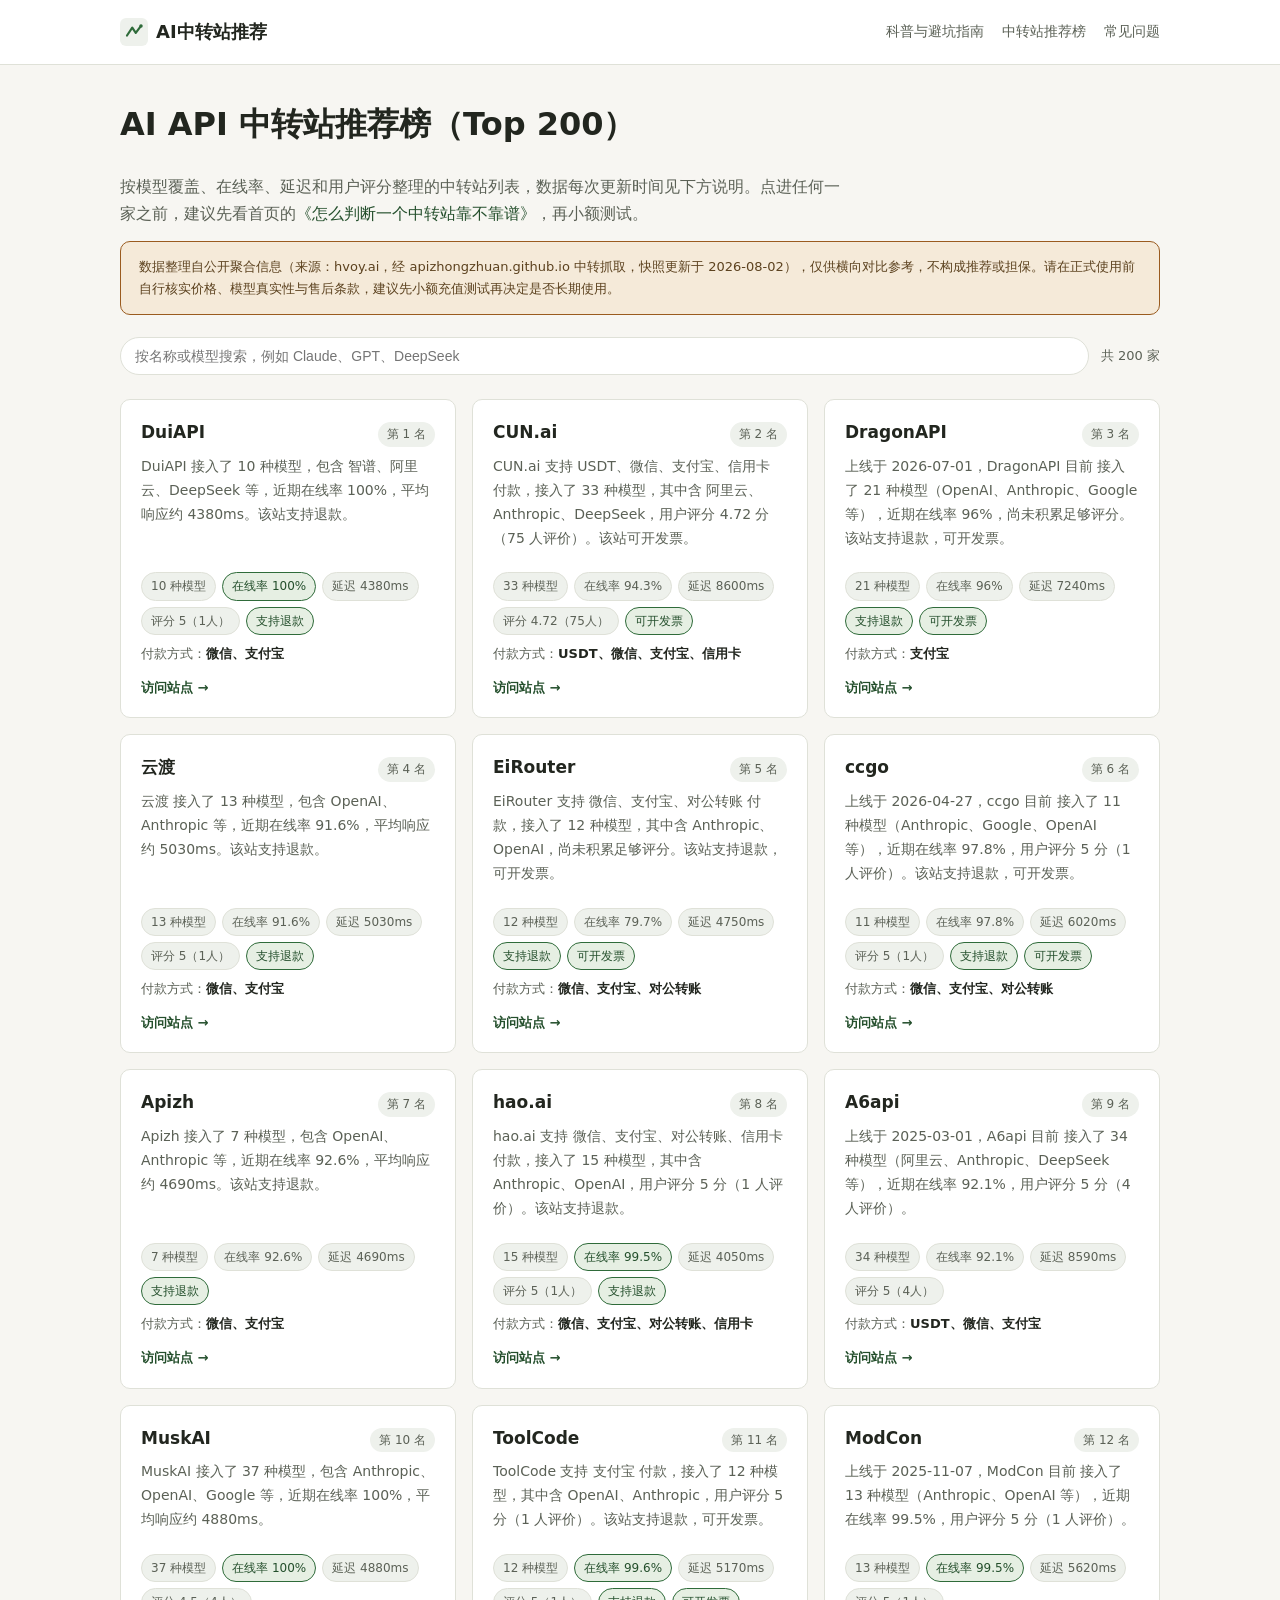
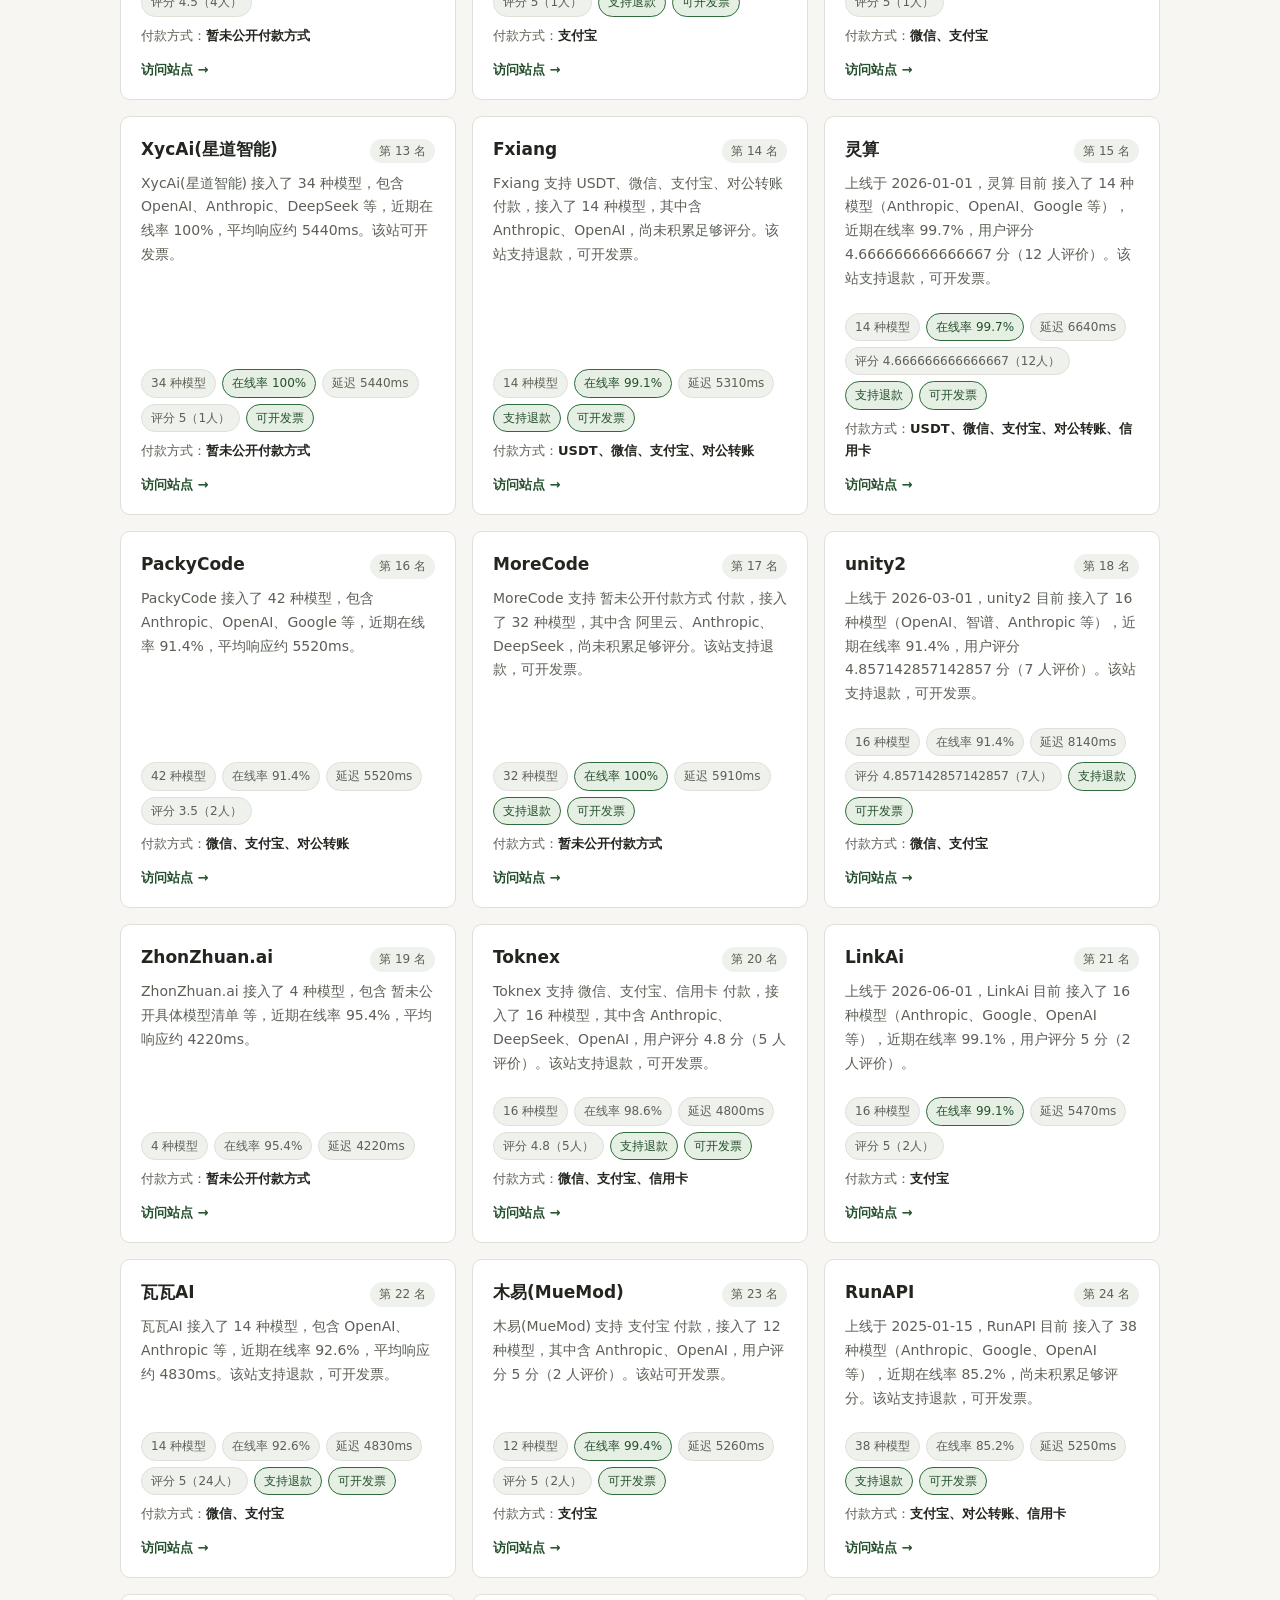
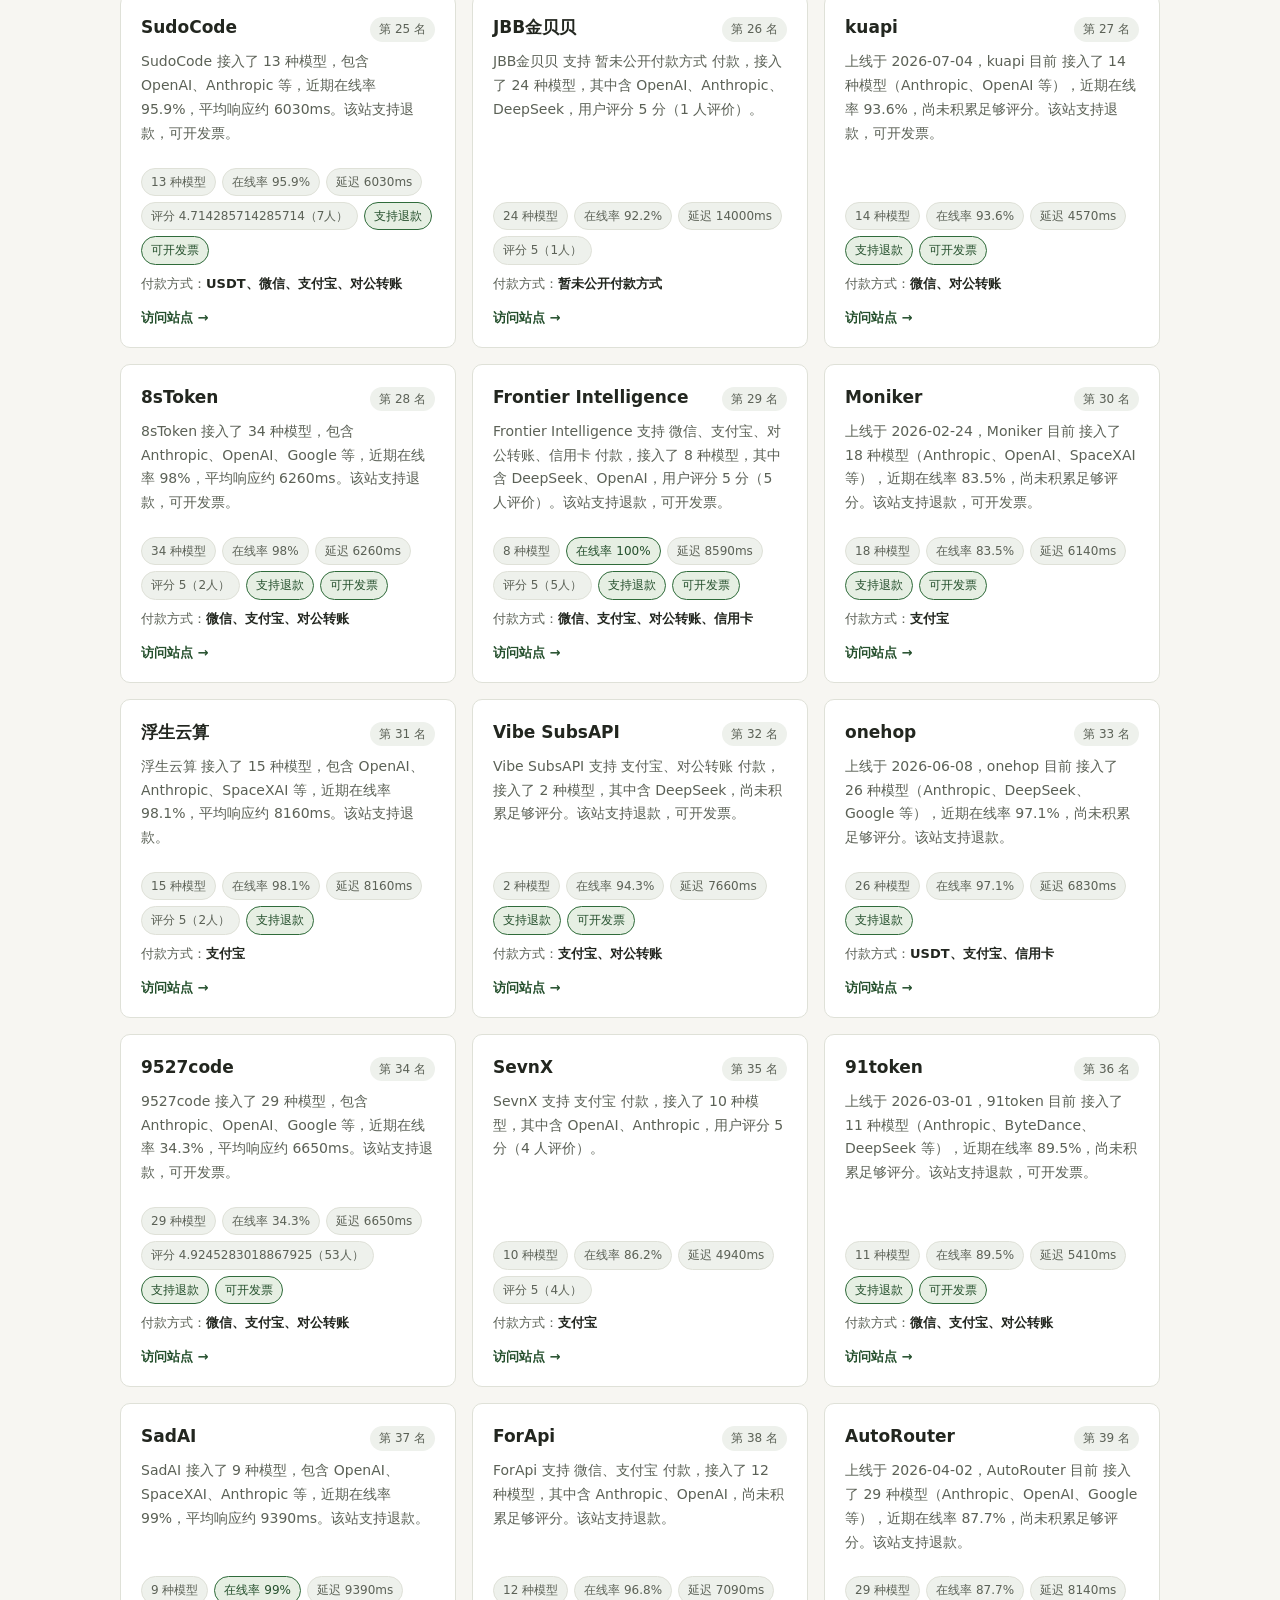
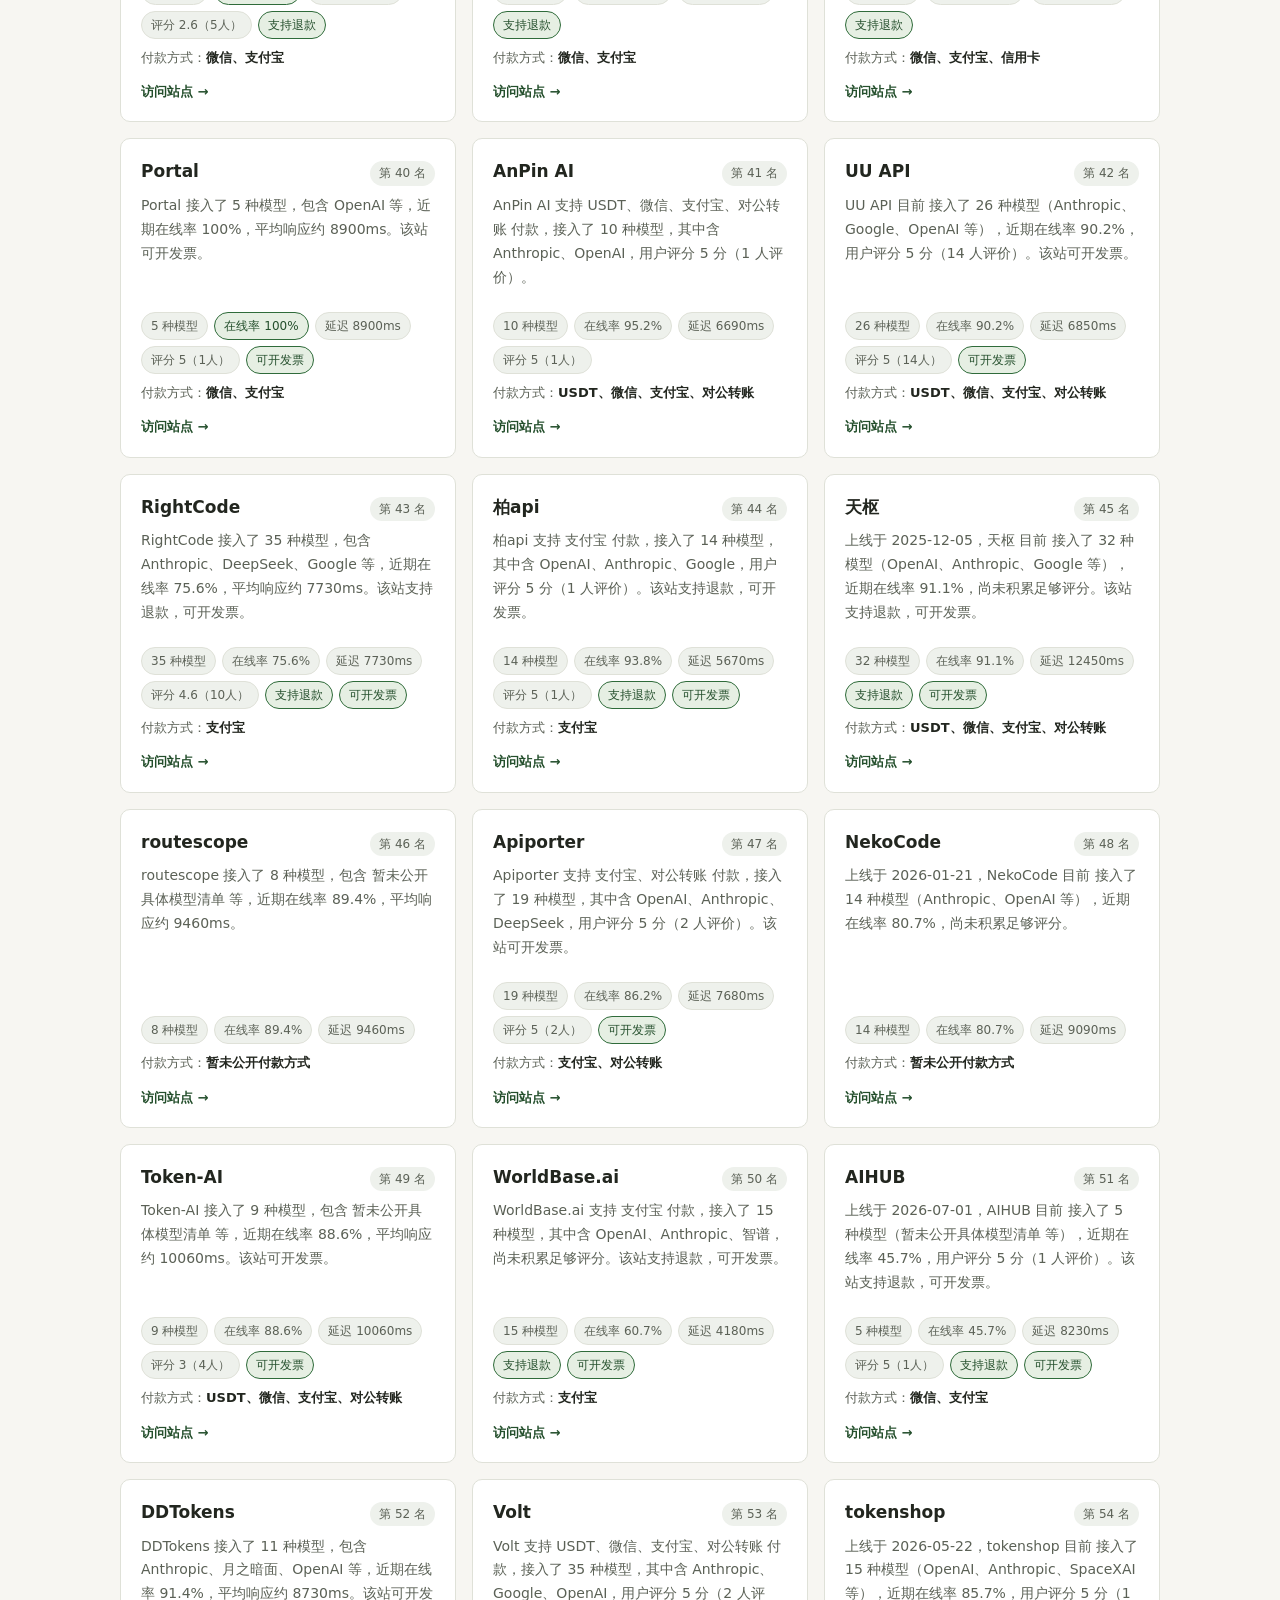
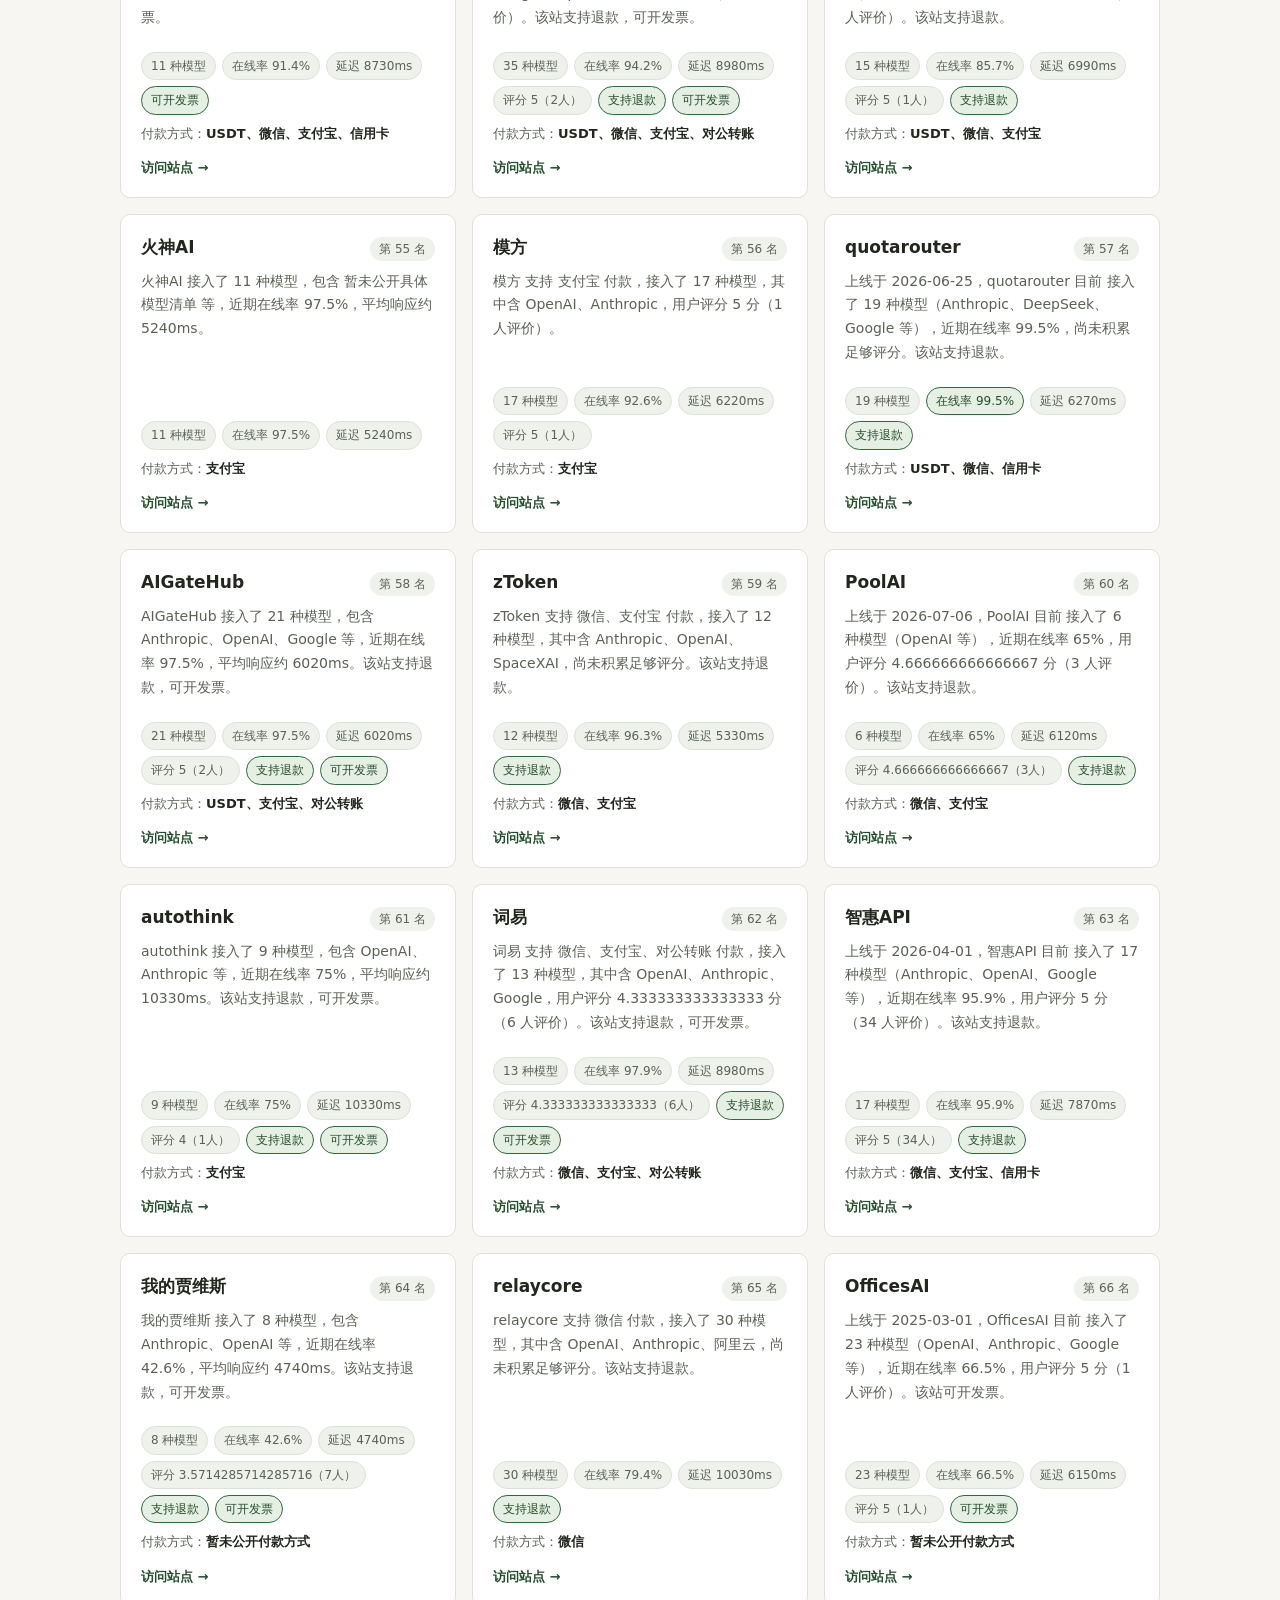
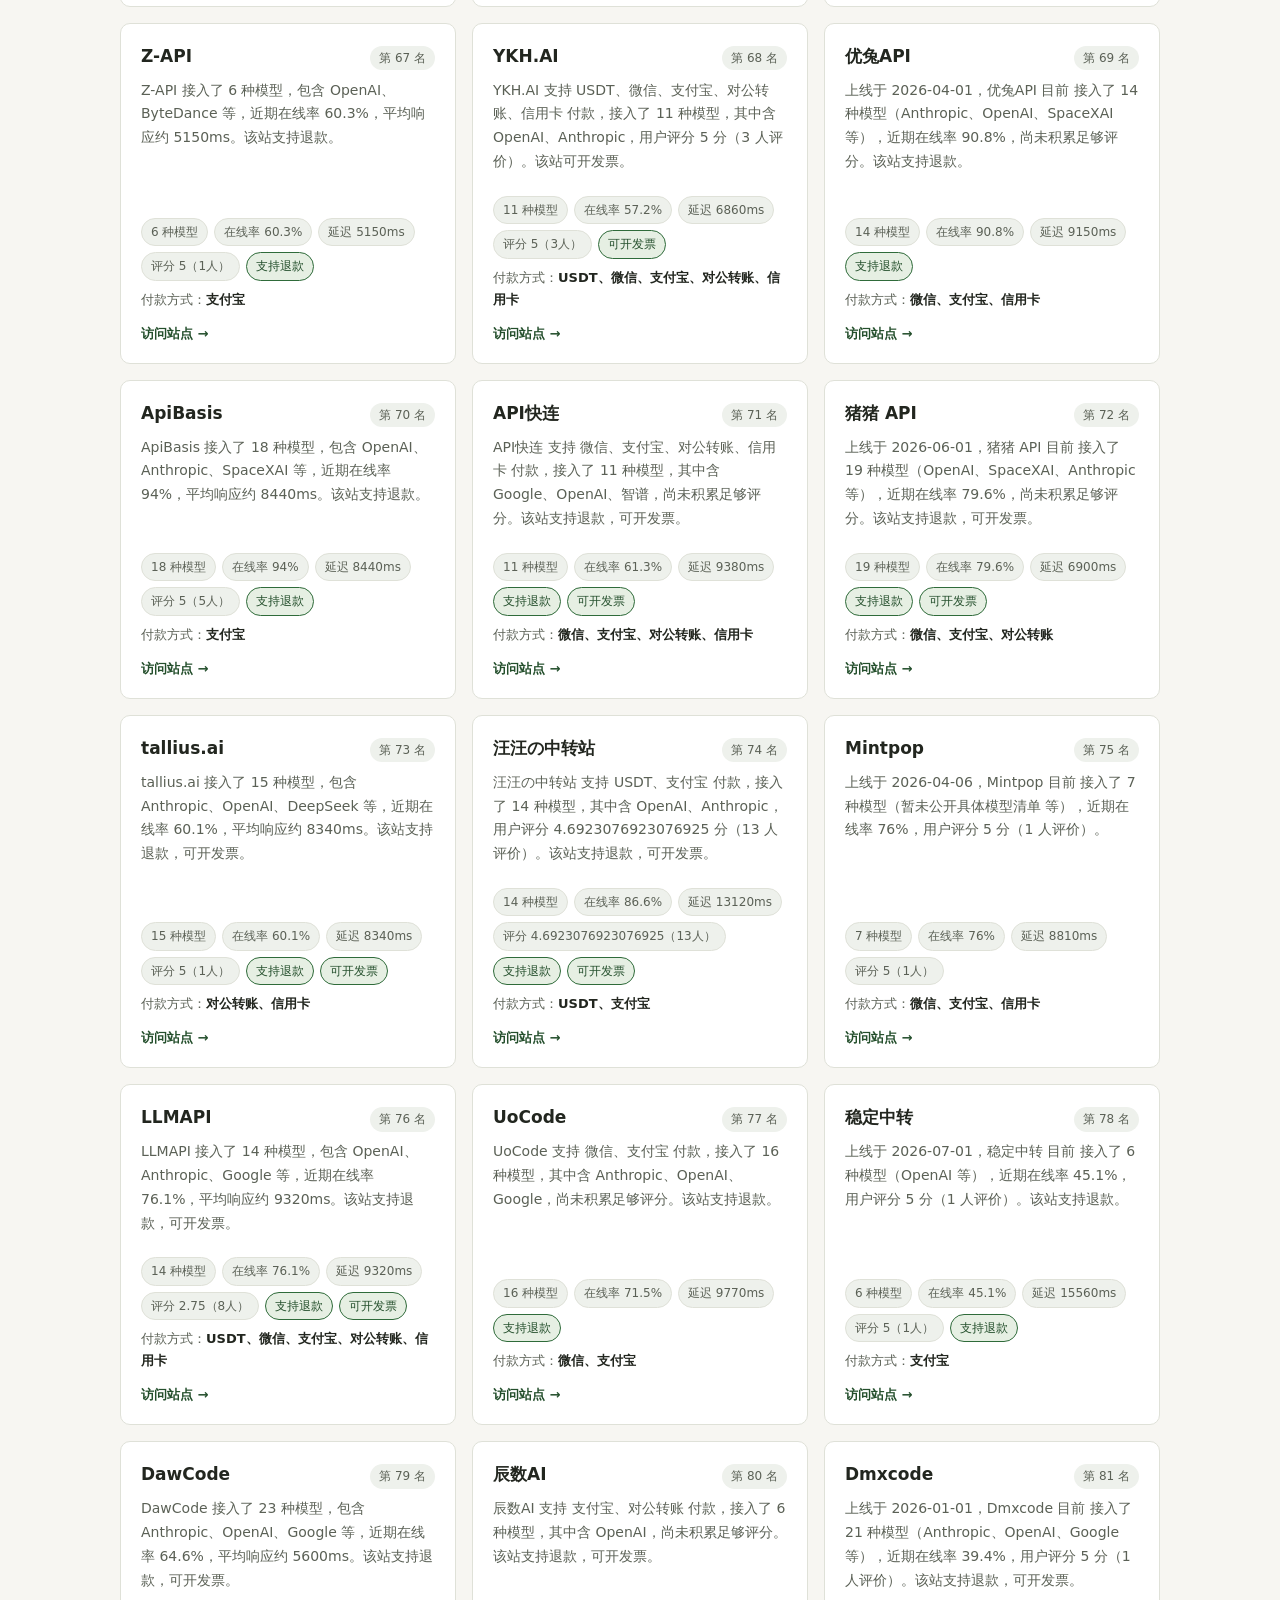
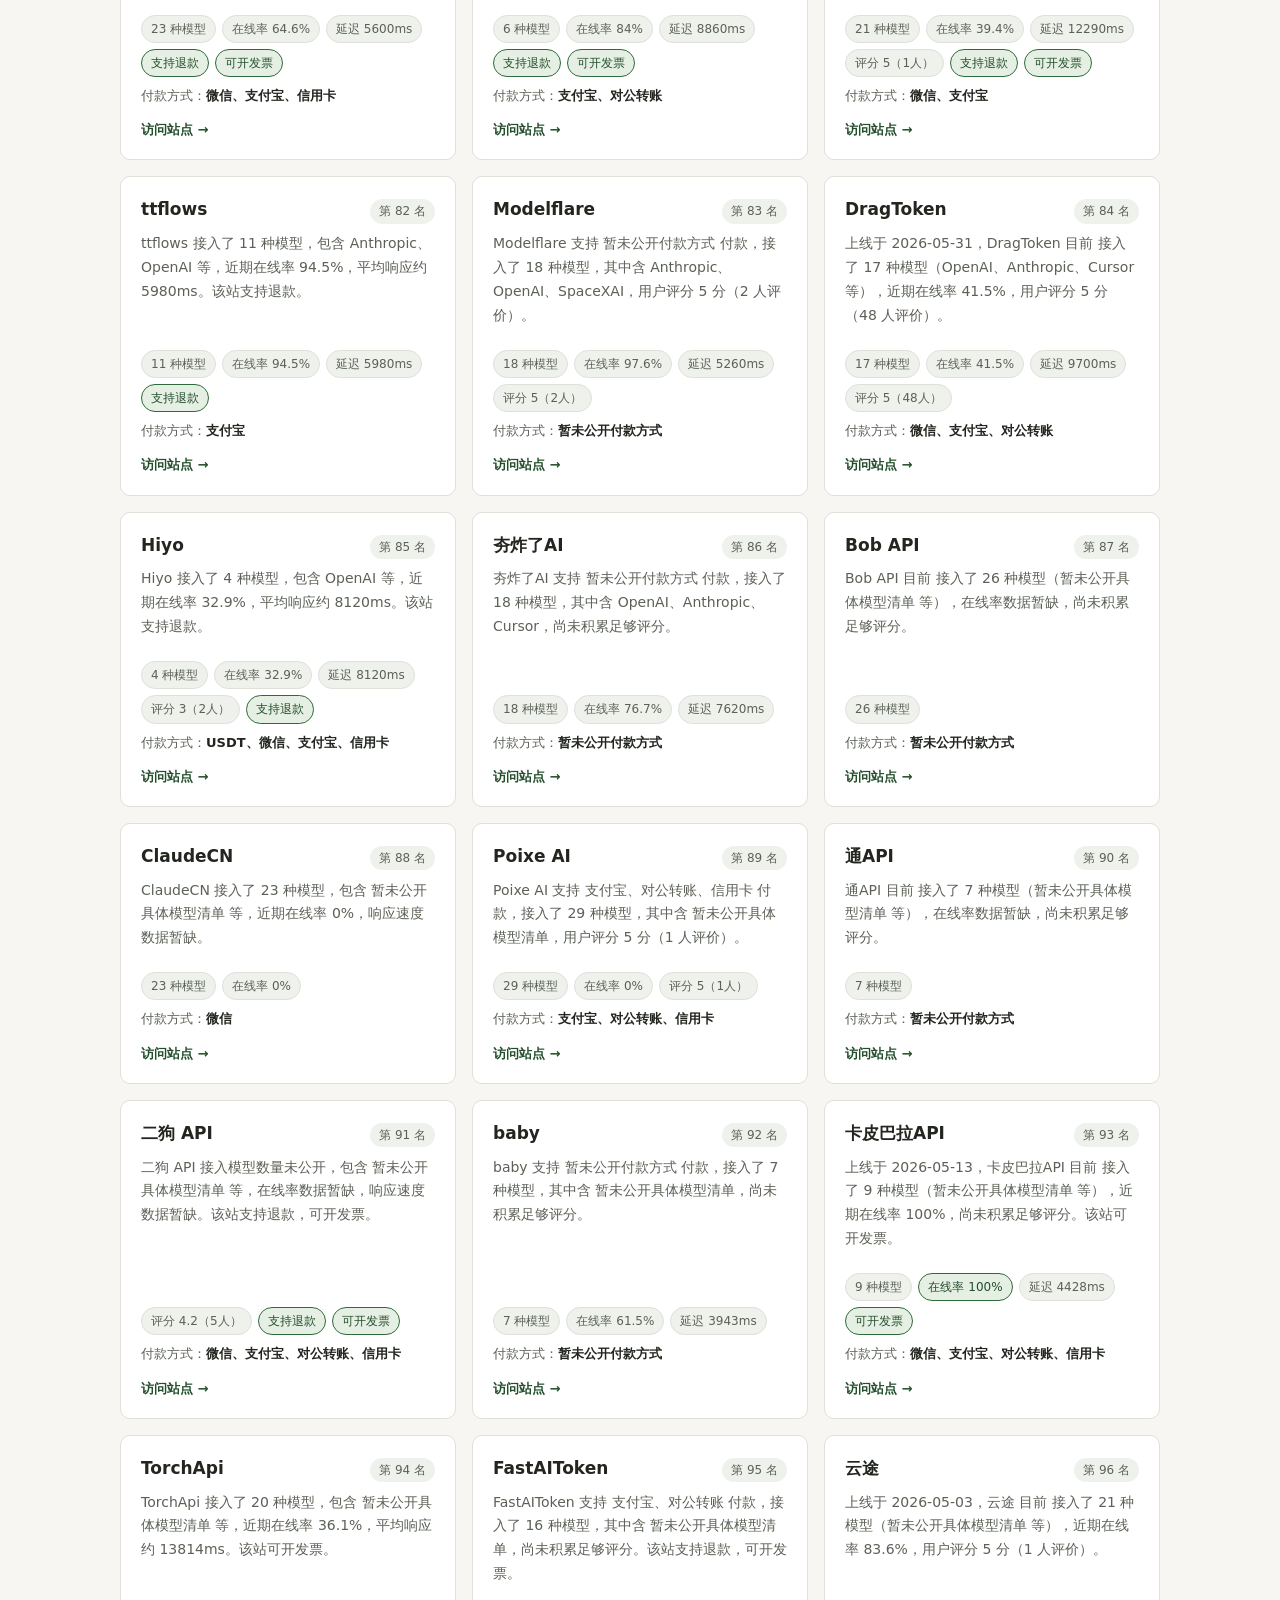
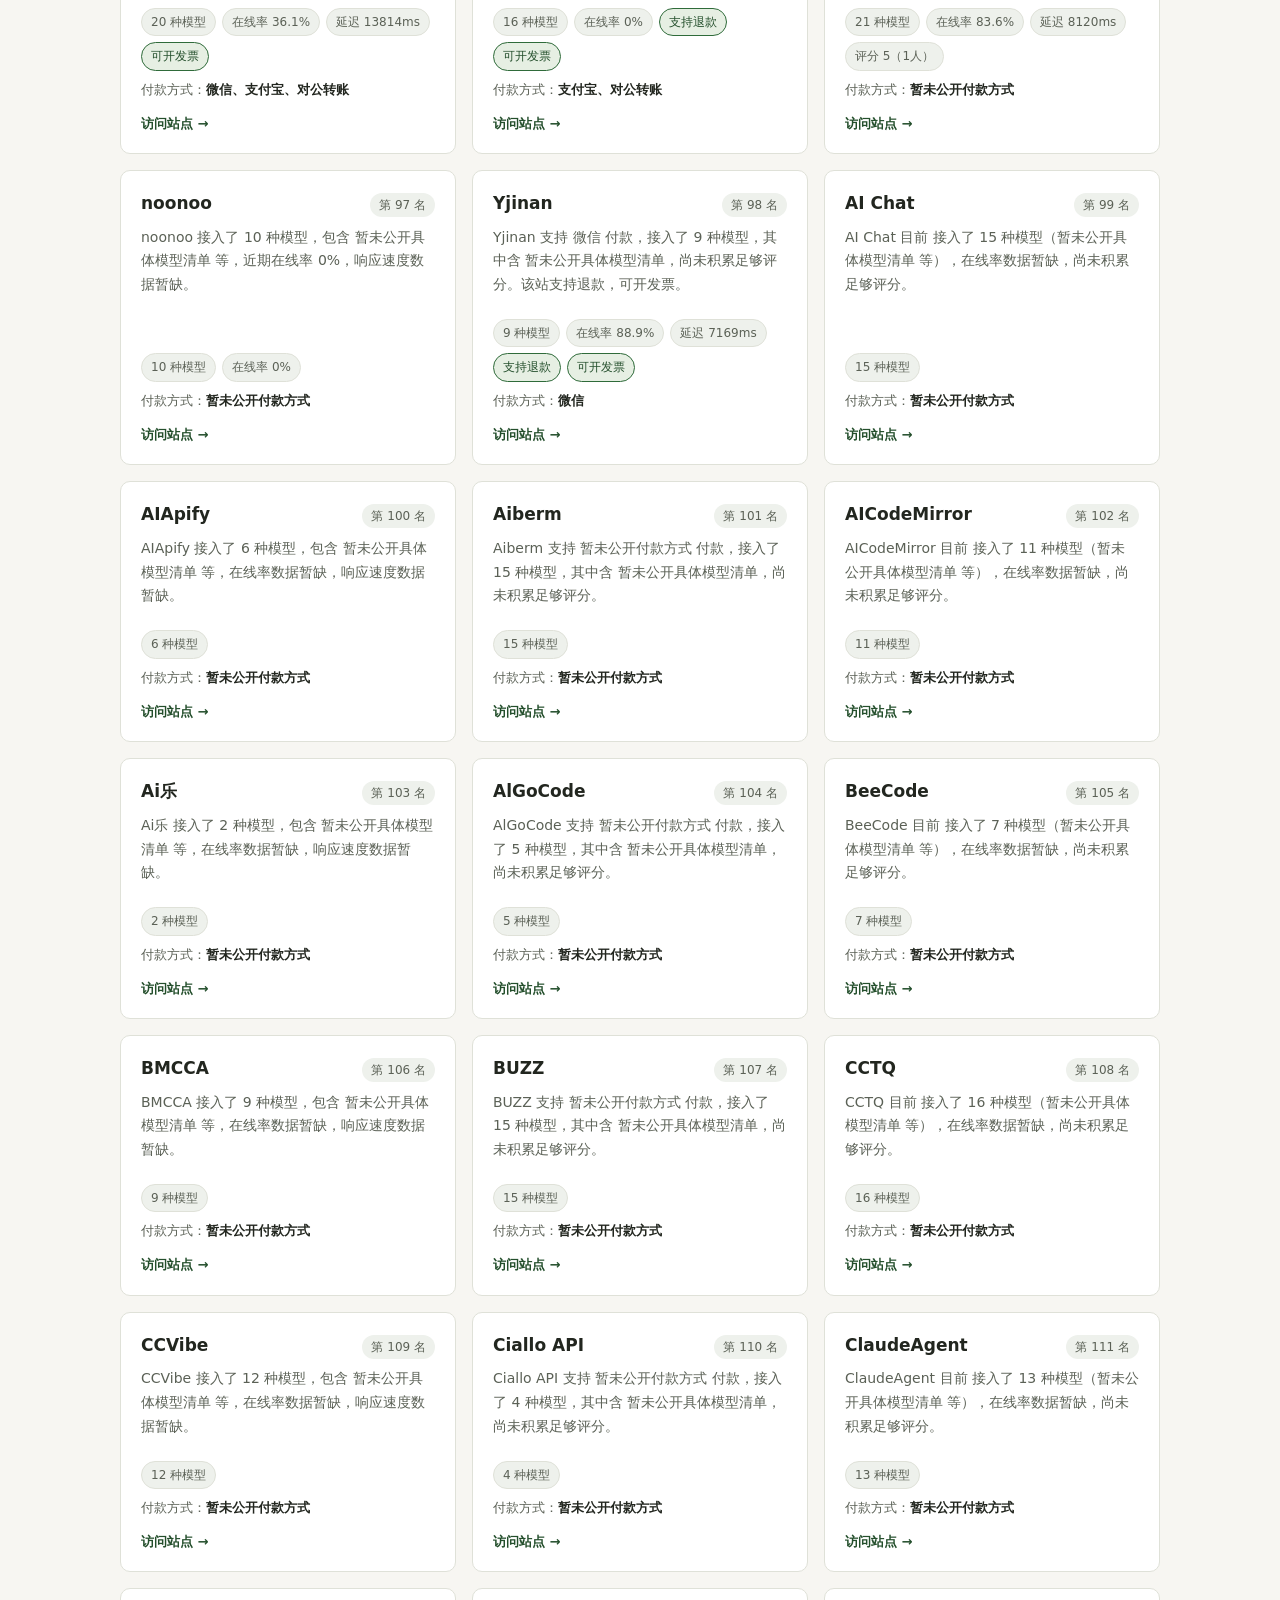
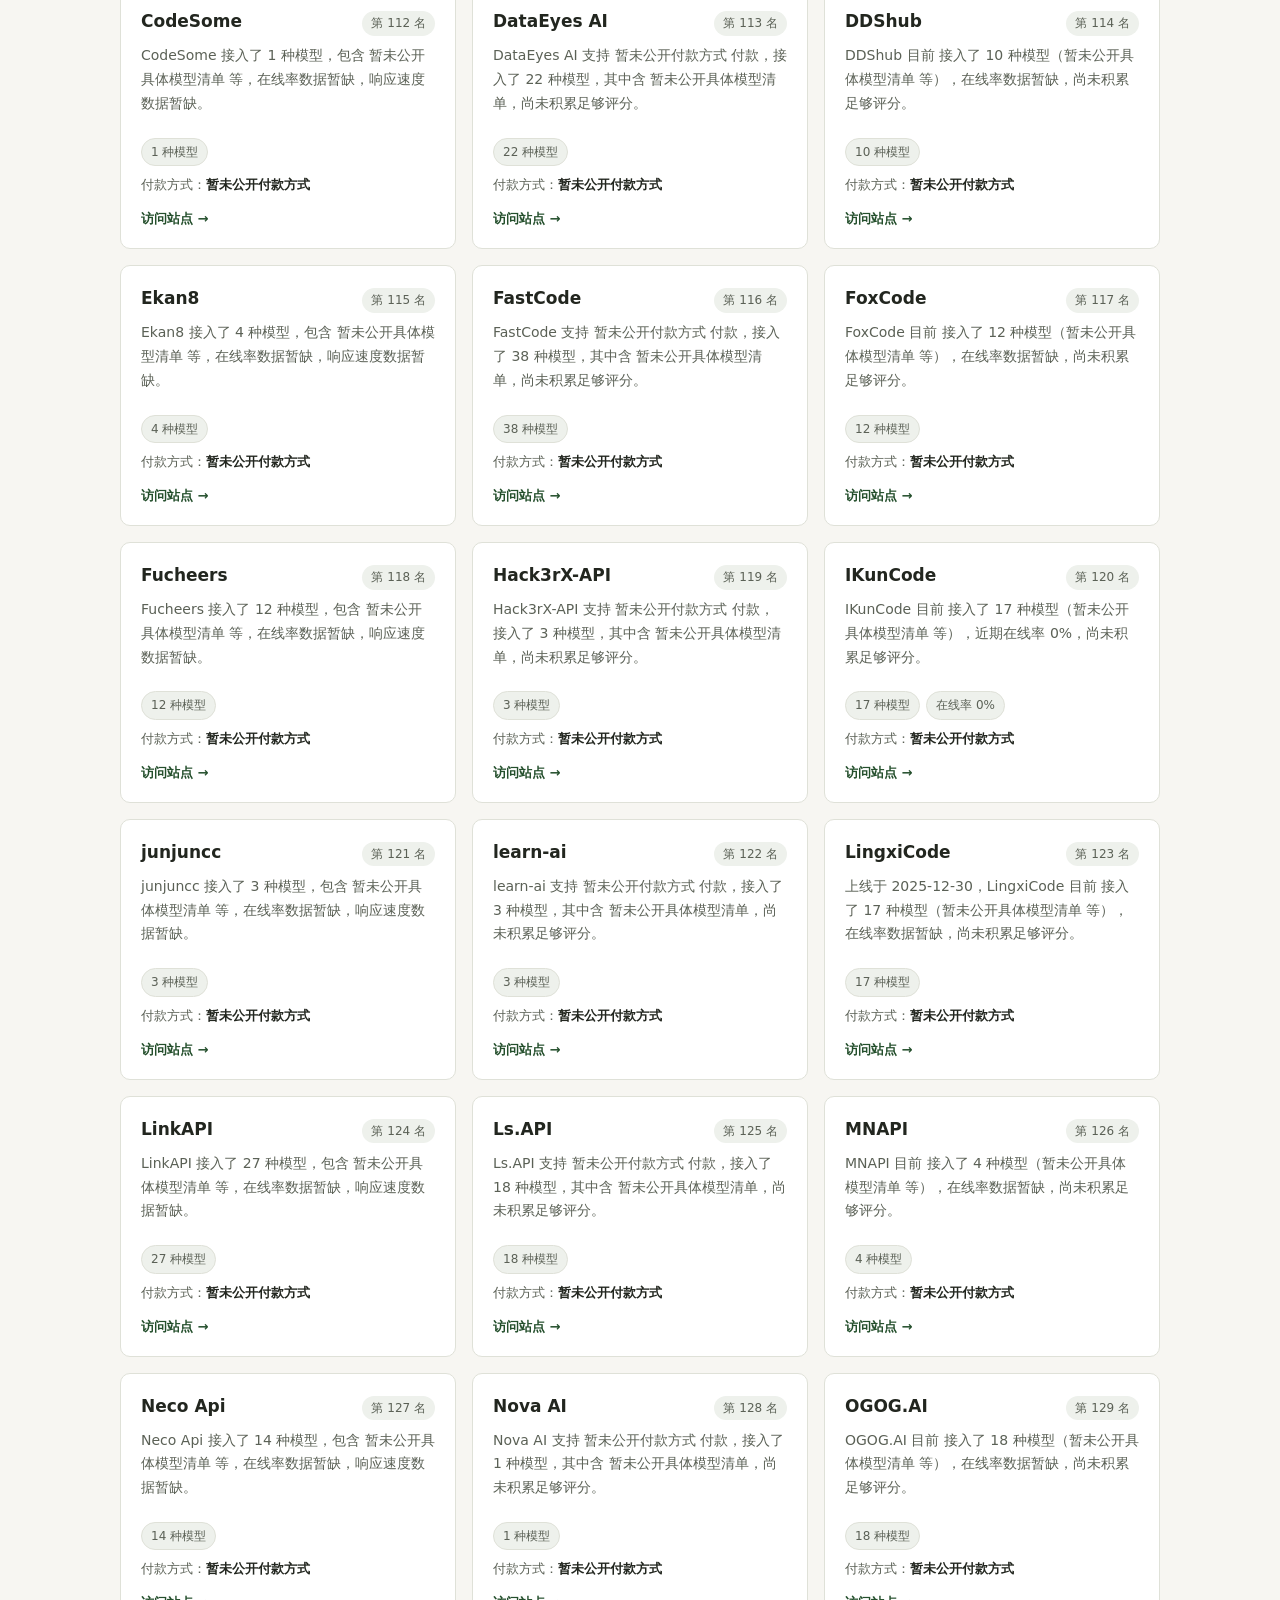
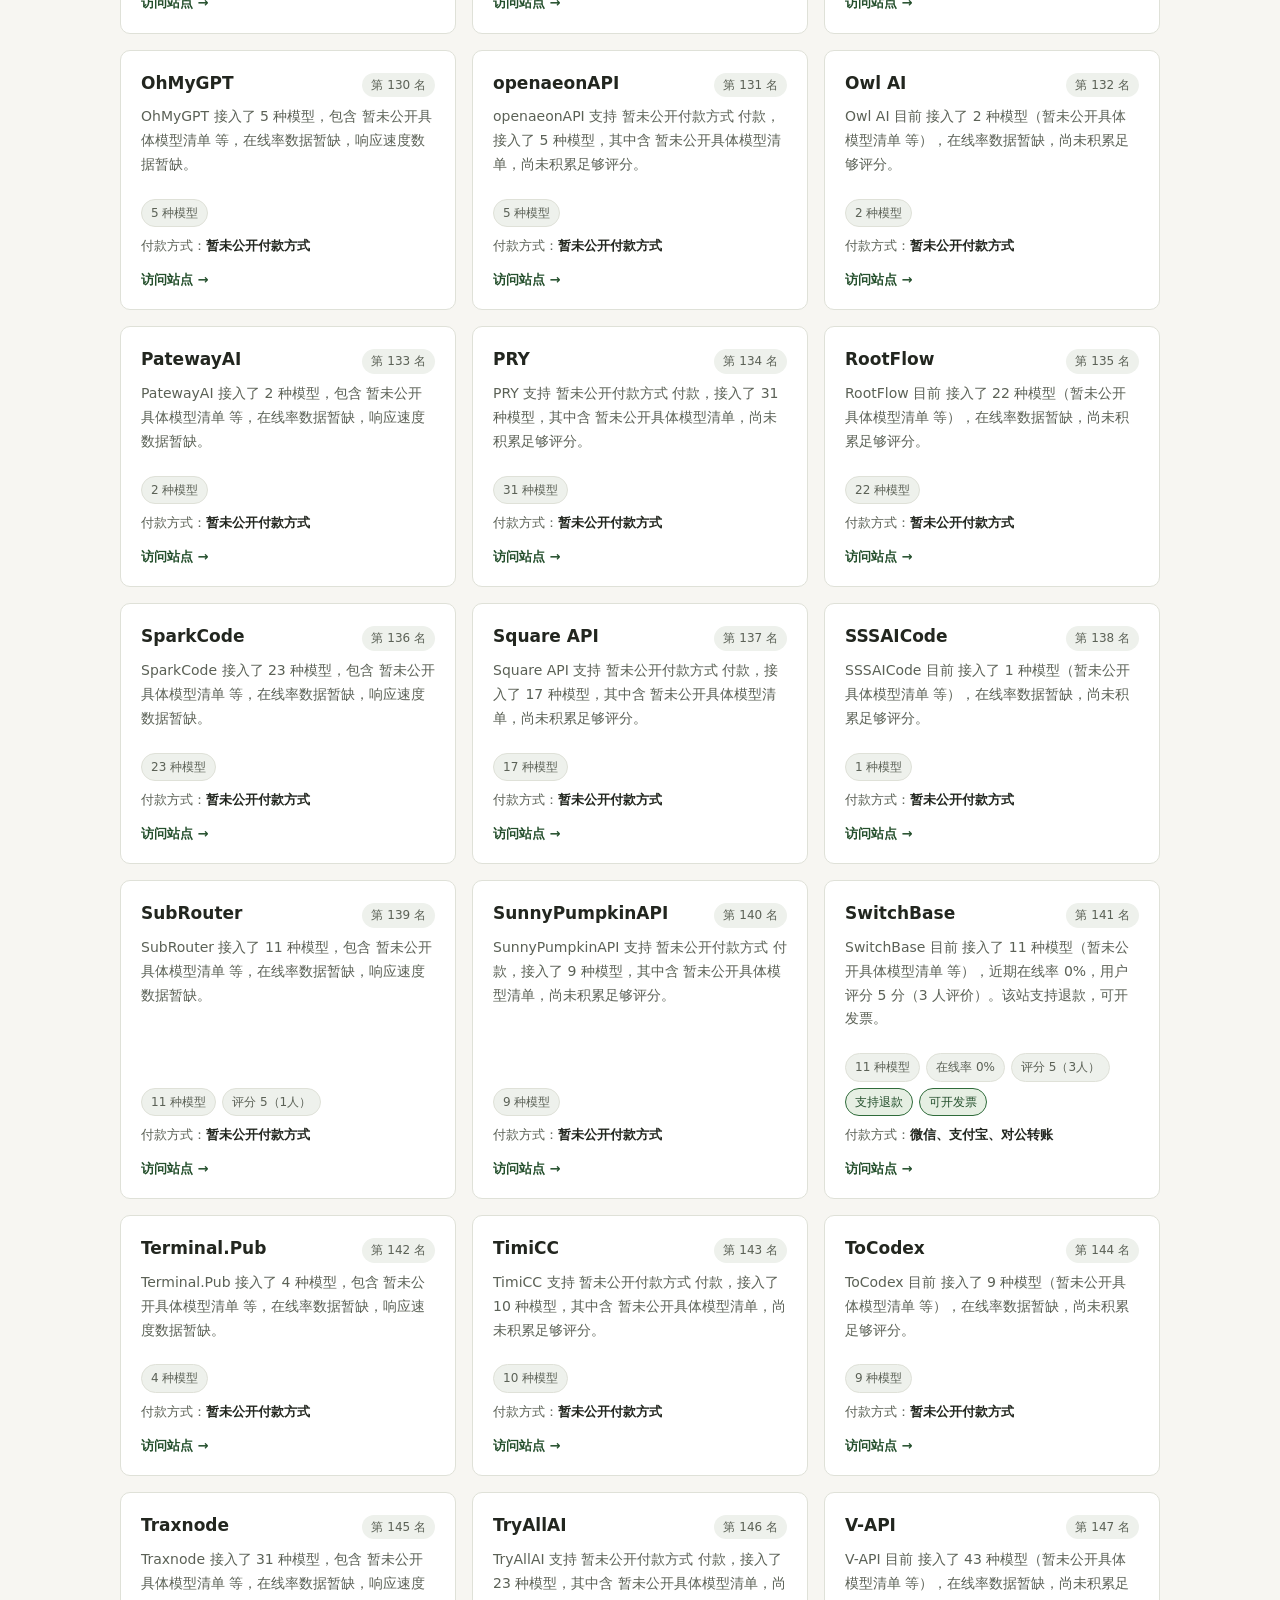
==== stations/index.html @ e5c1f48f "first commit" ====
<!doctype html>
<html lang="zh-CN">
<head>
<meta charset="utf-8">
<meta name="viewport" content="width=device-width, initial-scale=1">
<title>AI API 中转站推荐榜 Top 200（2026-08-02 更新）| AI中转站推荐</title>
<meta name="description" content="收录 200 家 AI API 中转站，按模型覆盖数、在线率、延迟、用户评分整理，含支付方式与退款/发票信息，方便挑选前先做对比。">
<link rel="canonical" href="https://aituijian.github.io/stations/">
<meta name="robots" content="index,follow">
<meta property="og:type" content="website">
<meta property="og:title" content="AI API 中转站推荐榜 Top 200">
<meta property="og:description" content="收录 200 家 AI API 中转站，按模型覆盖数、在线率、延迟、用户评分整理，方便对比挑选。">
<meta property="og:url" content="https://aituijian.github.io/stations/">
<link rel="icon" href="/assets/favicon.svg" type="image/svg+xml">
<link rel="stylesheet" href="/assets/style.css">
<script type="application/ld+json">{"@context": "https://schema.org", "@type": "ItemList", "name": "AI API 中转站推荐榜", "numberOfItems": 200, "itemListElement": [{"@type": "ListItem", "position": 1, "url": "https://duiapi.com", "name": "DuiAPI"}, {"@type": "ListItem", "position": 2, "url": "https://cun.ai", "name": "CUN.ai"}, {"@type": "ListItem", "position": 3, "url": "https://newapi.dragon3api.com", "name": "DragonAPI"}, {"@type": "ListItem", "position": 4, "url": "https://https://yundu.lol", "name": "云渡"}, {"@type": "ListItem", "position": 5, "url": "https://https://eirouter.ai/", "name": "EiRouter"}, {"@type": "ListItem", "position": 6, "url": "https://https://www.ccgoai.club", "name": "ccgo"}, {"@type": "ListItem", "position": 7, "url": "https://http://apizh-ai.com", "name": "Apizh"}, {"@type": "ListItem", "position": 8, "url": "https://hao.ai", "name": "hao.ai"}, {"@type": "ListItem", "position": 9, "url": "https://a6api.com", "name": "A6api"}, {"@type": "ListItem", "position": 10, "url": "https://api.muskapi.cc", "name": "MuskAI"}, {"@type": "ListItem", "position": 11, "url": "https://toolcode.top", "name": "ToolCode"}, {"@type": "ListItem", "position": 12, "url": "https://modcon.top", "name": "ModCon"}, {"@type": "ListItem", "position": 13, "url": "https://https://xycai.us/", "name": "XycAi(星道智能)"}, {"@type": "ListItem", "position": 14, "url": "https://xunsuan.top", "name": "Fxiang"}, {"@type": "ListItem", "position": 15, "url": "https://lingsuan.top", "name": "灵算"}, {"@type": "ListItem", "position": 16, "url": "https://packyapi.ai", "name": "PackyCode"}, {"@type": "ListItem", "position": 17, "url": "https://api.1314mc.net", "name": "MoreCode"}, {"@type": "ListItem", "position": 18, "url": "https://unity2.ai", "name": "unity2"}, {"@type": "ListItem", "position": 19, "url": "https://zhonzhuan.ai", "name": "ZhonZhuan.ai"}, {"@type": "ListItem", "position": 20, "url": "https://toknex.ai", "name": "Toknex"}, {"@type": "ListItem", "position": 21, "url": "https://linkai.shop", "name": "LinkAi"}, {"@type": "ListItem", "position": 22, "url": "https://wawapii.com", "name": "瓦瓦AI"}, {"@type": "ListItem", "position": 23, "url": "https://muemod.top", "name": "木易(MueMod)"}, {"@type": "ListItem", "position": 24, "url": "https://https://runapi.host", "name": "RunAPI"}, {"@type": "ListItem", "position": 25, "url": "https://sudocode.chat", "name": "SudoCode"}, {"@type": "ListItem", "position": 26, "url": "https://jbbt.cc", "name": "JBB金贝贝"}, {"@type": "ListItem", "position": 27, "url": "https://kuapi.cc", "name": "kuapi"}, {"@type": "ListItem", "position": 28, "url": "https://8stoken.com", "name": "8sToken"}, {"@type": "ListItem", "position": 29, "url": "https://api.frontier-intelligence.tech", "name": "Frontier Intelligence"}, {"@type": "ListItem", "position": 30, "url": "https://aimoniker.top", "name": "Moniker"}, {"@type": "ListItem", "position": 31, "url": "https://fushengyunsuan.com", "name": "浮生云算"}, {"@type": "ListItem", "position": 32, "url": "https://vibe-subsapi.com", "name": "Vibe SubsAPI"}, {"@type": "ListItem", "position": 33, "url": "https://onehop.ai", "name": "onehop"}, {"@type": "ListItem", "position": 34, "url": "https://https://9527.codes", "name": "9527code"}, {"@type": "ListItem", "position": 35, "url": "https://sevnx.lol", "name": "SevnX"}, {"@type": "ListItem", "position": 36, "url": "https://91token.com", "name": "91token"}, {"@type": "ListItem", "position": 37, "url": "https://sadai.cc", "name": "SadAI"}, {"@type": "ListItem", "position": 38, "url": "https://https://www.forapi.cloud/", "name": "ForApi"}, {"@type": "ListItem", "position": 39, "url": "https://autorouter.net", "name": "AutoRouter"}, {"@type": "ListItem", "position": 40, "url": "https://portal123.top", "name": "Portal"}, {"@type": "ListItem", "position": 41, "url": "https://anpin.ai", "name": "AnPin AI"}, {"@type": "ListItem", "position": 42, "url": "https://uuapi.io", "name": "UU API"}, {"@type": "ListItem", "position": 43, "url": "https://right.codes", "name": "RightCode"}, {"@type": "ListItem", "position": 44, "url": "https://byeapi.top", "name": "柏api"}, {"@type": "ListItem", "position": 45, "url": "https://tian-shu.net", "name": "天枢"}, {"@type": "ListItem", "position": 46, "url": "https://routescope.ai", "name": "routescope"}, {"@type": "ListItem", "position": 47, "url": "https://apiporter.com", "name": "Apiporter"}, {"@type": "ListItem", "position": 48, "url": "https://nekocode.ai", "name": "NekoCode"}, {"@type": "ListItem", "position": 49, "url": "https://tken.lol", "name": "Token-AI"}, {"@type": "ListItem", "position": 50, "url": "https://worldbase.ai", "name": "WorldBase.ai"}, {"@type": "ListItem", "position": 51, "url": "https://aihub.top", "name": "AIHUB"}, {"@type": "ListItem", "position": 52, "url": "https://https://apiddt.com", "name": "DDTokens"}, {"@type": "ListItem", "position": 53, "url": "https://https://voltapi.ai/", "name": "Volt"}, {"@type": "ListItem", "position": 54, "url": "https://tokenshop.homes", "name": "tokenshop"}, {"@type": "ListItem", "position": 55, "url": "https://huoshenai.com", "name": "火神AI"}, {"@type": "ListItem", "position": 56, "url": "https://api.modelscube.com", "name": "模方"}, {"@type": "ListItem", "position": 57, "url": "https://quotarouter.ai", "name": "quotarouter"}, {"@type": "ListItem", "position": 58, "url": "https://api.vllmproxy.com", "name": "AIGateHub"}, {"@type": "ListItem", "position": 59, "url": "https://https://ai.ztoken.dev", "name": "zToken"}, {"@type": "ListItem", "position": 60, "url": "https://poolai.chat", "name": "PoolAI"}, {"@type": "ListItem", "position": 61, "url": "https://api.autothink.space", "name": "autothink"}, {"@type": "ListItem", "position": 62, "url": "https://chiyicn.com", "name": "词易"}, {"@type": "ListItem", "position": 63, "url": "https://api.api2cn.com", "name": "智惠API"}, {"@type": "ListItem", "position": 64, "url": "https://api.aijws.com", "name": "我的贾维斯"}, {"@type": "ListItem", "position": 65, "url": "https://relaycore.cn", "name": "relaycore"}, {"@type": "ListItem", "position": 66, "url": "https://officesai.top", "name": "OfficesAI"}, {"@type": "ListItem", "position": 67, "url": "https://https://api.tmlab.store/pricing", "name": "Z-API"}, {"@type": "ListItem", "position": 68, "url": "https://api.ykh.ai", "name": "YKH.AI"}, {"@type": "ListItem", "position": 69, "url": "https://api.you2api.com", "name": "优兔API"}, {"@type": "ListItem", "position": 70, "url": "https://apibasis.com", "name": "ApiBasis"}, {"@type": "ListItem", "position": 71, "url": "https://https://apikl.ai/home", "name": "API快连"}, {"@type": "ListItem", "position": 72, "url": "https://kpzhu.com", "name": "猪猪 API"}, {"@type": "ListItem", "position": 73, "url": "https://api.tallius.ai", "name": "tallius.ai"}, {"@type": "ListItem", "position": 74, "url": "https://api.hyhawang.com", "name": "汪汪の中转站"}, {"@type": "ListItem", "position": 75, "url": "https://mintpop.ai", "name": "Mintpop"}, {"@type": "ListItem", "position": 76, "url": "https://llmapi.pro", "name": "LLMAPI"}, {"@type": "ListItem", "position": 77, "url": "https://uocode.com", "name": "UoCode"}, {"@type": "ListItem", "position": 78, "url": "https://xn--fiq104an1x80s.com", "name": "稳定中转"}, {"@type": "ListItem", "position": 79, "url": "https://dawclaudecode.com", "name": "DawCode"}, {"@type": "ListItem", "position": 80, "url": "https://xzgc.asia", "name": "辰数AI"}, {"@type": "ListItem", "position": 81, "url": "https://kuai.dmxcode.com", "name": "Dmxcode"}, {"@type": "ListItem", "position": 82, "url": "https://api.ttflows.com", "name": "ttflows"}, {"@type": "ListItem", "position": 83, "url": "https://https://origin.modelflare.dev", "name": "Modelflare"}, {"@type": "ListItem", "position": 84, "url": "https://dragtokens.com", "name": "DragToken"}, {"@type": "ListItem", "position": 85, "url": "https://codex.hiyo.top", "name": "Hiyo"}, {"@type": "ListItem", "position": 86, "url": "https://api.hangzhale.com", "name": "夯炸了AI"}, {"@type": "ListItem", "position": 87, "url": "https://bobdong.cn", "name": "Bob API"}, {"@type": "ListItem", "position": 88, "url": "https://claudecn.top", "name": "ClaudeCN"}, {"@type": "ListItem", "position": 89, "url": "https://poixe.com", "name": "Poixe AI"}, {"@type": "ListItem", "position": 90, "url": "https://tongapi.com", "name": "通API"}, {"@type": "ListItem", "position": 91, "url": "https://ergouapi.com", "name": "二狗 API"}, {"@type": "ListItem", "position": 92, "url": "https://max20.cn", "name": "baby"}, {"@type": "ListItem", "position": 93, "url": "https://kapibala.asia", "name": "卡皮巴拉API"}, {"@type": "ListItem", "position": 94, "url": "https://torchai.ai", "name": "TorchApi"}, {"@type": "ListItem", "position": 95, "url": "https://fastaitoken.com", "name": "FastAIToken"}, {"@type": "ListItem", "position": 96, "url": "https://api.cloudpass.space", "name": "云途"}, {"@type": "ListItem", "position": 97, "url": "https://noonoo.ai", "name": "noonoo"}, {"@type": "ListItem", "position": 98, "url": "https://sapi.yujinan.cn", "name": "Yjinan"}, {"@type": "ListItem", "position": 99, "url": "https://chat.ekti.cc", "name": "AI Chat"}, {"@type": "ListItem", "position": 100, "url": "https://aiapify.com", "name": "AIApify"}, {"@type": "ListItem", "position": 101, "url": "https://aiberm.com", "name": "Aiberm"}, {"@type": "ListItem", "position": 102, "url": "https://api.aicodemirror.com", "name": "AICodeMirror"}, {"@type": "ListItem", "position": 103, "url": "https://api.leleweb.cn", "name": "Ai乐"}, {"@type": "ListItem", "position": 104, "url": "https://api.aigocode.com", "name": "AlGoCode"}, {"@type": "ListItem", "position": 105, "url": "https://beecode.cc", "name": "BeeCode"}, {"@type": "ListItem", "position": 106, "url": "https://cca.maya.today", "name": "BMCCA"}, {"@type": "ListItem", "position": 107, "url": "https://buzzai.cc", "name": "BUZZ"}, {"@type": "ListItem", "position": 108, "url": "https://code.b886.top", "name": "CCTQ"}, {"@type": "ListItem", "position": 109, "url": "https://cc-vibe.com", "name": "CCVibe"}, {"@type": "ListItem", "position": 110, "url": "https://cialloapi.cn", "name": "Ciallo API"}, {"@type": "ListItem", "position": 111, "url": "https://claudeagent.com.cn", "name": "ClaudeAgent"}, {"@type": "ListItem", "position": 112, "url": "https://codesome.ai", "name": "CodeSome"}, {"@type": "ListItem", "position": 113, "url": "https://dataeyes.ai", "name": "DataEyes AI"}, {"@type": "ListItem", "position": 114, "url": "https://ddshub.cc", "name": "DDShub"}, {"@type": "ListItem", "position": 115, "url": "https://api.ekan8.com", "name": "Ekan8"}, {"@type": "ListItem", "position": 116, "url": "https://api.timebackward.com", "name": "FastCode"}, {"@type": "ListItem", "position": 117, "url": "https://code.newcli.com", "name": "FoxCode"}, {"@type": "ListItem", "position": 118, "url": "https://fucheers.top", "name": "Fucheers"}, {"@type": "ListItem", "position": 119, "url": "https://api.hack3rx.cn", "name": "Hack3rX-API"}, {"@type": "ListItem", "position": 120, "url": "https://api.ikuncode.cc", "name": "IKunCode"}, {"@type": "ListItem", "position": 121, "url": "https://newapi.junjun.site", "name": "junjuncc"}, {"@type": "ListItem", "position": 122, "url": "https://free.learn-ai.top", "name": "learn-ai"}, {"@type": "ListItem", "position": 123, "url": "https://new.050602.xyz", "name": "LingxiCode"}, {"@type": "ListItem", "position": 124, "url": "https://linkapi.ai", "name": "LinkAPI"}, {"@type": "ListItem", "position": 125, "url": "https://callxyq.xyz", "name": "Ls.API"}, {"@type": "ListItem", "position": 126, "url": "https://mnapi.com", "name": "MNAPI"}, {"@type": "ListItem", "position": 127, "url": "https://api.sbbbbbbbbb.xyz", "name": "Neco Api"}, {"@type": "ListItem", "position": 128, "url": "https://apinova.cc", "name": "Nova AI"}, {"@type": "ListItem", "position": 129, "url": "https://ogog.ai", "name": "OGOG.AI"}, {"@type": "ListItem", "position": 130, "url": "https://x.dogenet.win", "name": "OhMyGPT"}, {"@type": "ListItem", "position": 131, "url": "https://api.openaeon.ai", "name": "openaeonAPI"}, {"@type": "ListItem", "position": 132, "url": "https://api.owlai.tech", "name": "Owl AI"}, {"@type": "ListItem", "position": 133, "url": "https://pateway.ai", "name": "PatewayAI"}, {"@type": "ListItem", "position": 134, "url": "https://api.vip.crond.dev", "name": "PRY"}, {"@type": "ListItem", "position": 135, "url": "https://api.rootflowai.com", "name": "RootFlow"}, {"@type": "ListItem", "position": 136, "url": "https://sparkcode.top", "name": "SparkCode"}, {"@type": "ListItem", "position": 137, "url": "https://api.squarefaceicon.org", "name": "Square API"}, {"@type": "ListItem", "position": 138, "url": "https://sssaicode.com", "name": "SSSAICode"}, {"@type": "ListItem", "position": 139, "url": "https://subrouter.ai", "name": "SubRouter"}, {"@type": "ListItem", "position": 140, "url": "https://gua.guagua.uk", "name": "SunnyPumpkinAPI"}, {"@type": "ListItem", "position": 141, "url": "https://switchbase.vip", "name": "SwitchBase"}, {"@type": "ListItem", "position": 142, "url": "https://terminal.pub", "name": "Terminal.Pub"}, {"@type": "ListItem", "position": 143, "url": "https://timicc.com", "name": "TimiCC"}, {"@type": "ListItem", "position": 144, "url": "https://user.tocodex.com", "name": "ToCodex"}, {"@type": "ListItem", "position": 145, "url": "https://traxnode.com", "name": "Traxnode"}, {"@type": "ListItem", "position": 146, "url": "https://api.tryallai.com", "name": "TryAllAI"}, {"@type": "ListItem", "position": 147, "url": "https://api.gpt.ge", "name": "V-API"}, {"@type": "ListItem", "position": 148, "url": "https://api.vectorengine.ai", "name": "VectorEngine"}, {"@type": "ListItem", "position": 149, "url": "https://xcode.best", "name": "Xcode"}, {"@type": "ListItem", "position": 150, "url": "https://co.yes.vg", "name": "YesCode"}, {"@type": "ListItem", "position": 151, "url": "https://zerocode.sbs", "name": "ZeroCode"}, {"@type": "ListItem", "position": 152, "url": "https://timesniper.club", "name": "一元模型"}, {"@type": "ListItem", "position": 153, "url": "https://code.silkapi.com", "name": "丝绸API"}, {"@type": "ListItem", "position": 154, "url": "https://minitoken.top", "name": "云算API"}, {"@type": "ListItem", "position": 155, "url": "https://bmai.kun8.vip", "name": "北妈AI"}, {"@type": "ListItem", "position": 156, "url": "https://findcg.com", "name": "发现AI"}, {"@type": "ListItem", "position": 157, "url": "https://api.qiyiguo.uk", "name": "奇异果 API"}, {"@type": "ListItem", "position": 158, "url": "https://az.zlapi.vip", "name": "宅恋"}, {"@type": "ListItem", "position": 159, "url": "https://ai.anxidc.com", "name": "安讯AI"}, {"@type": "ListItem", "position": 160, "url": "https://ai.xlyun.pro", "name": "小流云"}, {"@type": "ListItem", "position": 161, "url": "https://huanapi.com", "name": "换API"}, {"@type": "ListItem", "position": 162, "url": "https://jiekou.ai", "name": "接口AI"}, {"@type": "ListItem", "position": 163, "url": "https://infai.cc", "name": "无限API"}, {"@type": "ListItem", "position": 164, "url": "https://ai.centos.hk", "name": "星辰"}, {"@type": "ListItem", "position": 165, "url": "https://manbouapi.com", "name": "曼波API"}, {"@type": "ListItem", "position": 166, "url": "https://tokenflux.dev", "name": "词元流动"}, {"@type": "ListItem", "position": 167, "url": "https://ai.flashapi.top", "name": "闪电API"}, {"@type": "ListItem", "position": 168, "url": "https://dragoncode.codes", "name": "Dragoncode"}, {"@type": "ListItem", "position": 169, "url": "https://xiaoruiapi.cc", "name": "小瑞API"}, {"@type": "ListItem", "position": 170, "url": "https://nextoken.online", "name": "NexToken"}, {"@type": "ListItem", "position": 171, "url": "https://qiuqiutoken.com", "name": "球球Token"}, {"@type": "ListItem", "position": 172, "url": "https://limiao.net", "name": "哩喵中转栈"}, {"@type": "ListItem", "position": 173, "url": "https://portal.gpteamservices.com", "name": "GPTEAM"}, {"@type": "ListItem", "position": 174, "url": "https://api.rpg8.cn", "name": "RPG8"}, {"@type": "ListItem", "position": 175, "url": "https://api.tu-zi.com", "name": "兔子"}, {"@type": "ListItem", "position": 176, "url": "https://cooper-api.com", "name": "Cooper-API"}, {"@type": "ListItem", "position": 177, "url": "https://timyai.com", "name": "Timy AI"}, {"@type": "ListItem", "position": 178, "url": "https://ai.17nas.com", "name": "镜核 AI"}, {"@type": "ListItem", "position": 179, "url": "https://api.b.ai", "name": "B.AI"}, {"@type": "ListItem", "position": 180, "url": "https://api.discordtool.vip", "name": "巨硬AI"}, {"@type": "ListItem", "position": 181, "url": "https://mzlone.top", "name": "AIMZ"}, {"@type": "ListItem", "position": 182, "url": "https://us.usclaude.us", "name": "Flux AI"}, {"@type": "ListItem", "position": 183, "url": "https://chunxueapi.com", "name": "ChunXue API"}, {"@type": "ListItem", "position": 184, "url": "https://bossclaw.org", "name": "BossClaw"}, {"@type": "ListItem", "position": 185, "url": "https://easy-token.com", "name": "EasyToken"}, {"@type": "ListItem", "position": 186, "url": "https://mx.free.codesonline.dev", "name": "codesonline"}, {"@type": "ListItem", "position": 187, "url": "https://thestocklist.site", "name": "Flux API"}, {"@type": "ListItem", "position": 188, "url": "https://ai.xem8k5.top", "name": "xem中转站"}, {"@type": "ListItem", "position": 189, "url": "https://kelaiapi.cc", "name": "kelai"}, {"@type": "ListItem", "position": 190, "url": "https://zivv.pro", "name": "ZIVV API"}, {"@type": "ListItem", "position": 191, "url": "https://api.shiyutv.cn", "name": "像素群岛"}, {"@type": "ListItem", "position": 192, "url": "https://api.xpluse.plus", "name": "数智AI"}, {"@type": "ListItem", "position": 193, "url": "https://growupapi.ltd", "name": "GrowUpAPI"}, {"@type": "ListItem", "position": 194, "url": "https://ephone.ai", "name": "ePhone AI"}, {"@type": "ListItem", "position": 195, "url": "https://hk.ccplus.site", "name": "ccfly"}, {"@type": "ListItem", "position": 196, "url": "https://wangxiangai.org", "name": "万象"}, {"@type": "ListItem", "position": 197, "url": "https://nbility.dev", "name": "Nbility"}, {"@type": "ListItem", "position": 198, "url": "https://ai.ssgoo.net", "name": "TokenGo"}, {"@type": "ListItem", "position": 199, "url": "https://mentoe.com", "name": "Mentoe"}, {"@type": "ListItem", "position": 200, "url": "https://hemaapi.cc", "name": "河马中转站"}]}</script>
<script type="application/ld+json">{"@context": "https://schema.org", "@type": "BreadcrumbList", "itemListElement": [{"@type": "ListItem", "position": 1, "name": "首页", "item": "https://aituijian.github.io/"}, {"@type": "ListItem", "position": 2, "name": "中转站推荐", "item": "https://aituijian.github.io/stations/"}]}</script>
<script>
var _hmt = _hmt || [];
(function() {
  var hm = document.createElement("script");
  hm.src = "https://hm.baidu.com/hm.js?9f8f0ae7252eb5810e75bc1a3bed33d7";
  var s = document.getElementsByTagName("script")[0];
  s.parentNode.insertBefore(hm, s);
})();
</script>
</head>
<body>
<header class="site-header">
  <div class="container">
    <a class="brand" href="/">
      <svg viewBox="0 0 64 64"><rect width="64" height="64" rx="14" fill="#eef1ec"/><path d="M16 40 L28 22 L36 34 L48 18" stroke="#2f6b3a" stroke-width="5" fill="none" stroke-linecap="round" stroke-linejoin="round"/><circle cx="48" cy="18" r="4" fill="#2f6b3a"/></svg>
      AI中转站推荐
    </a>
    <nav class="main-nav">
      <a href="/">科普与避坑指南</a>
      <a href="/stations/">中转站推荐榜</a>
      <a href="/#faq">常见问题</a>
    </nav>
  </div>
</header>

<main>
  <div class="container">
    <h1 style="margin-top:32px;">AI API 中转站推荐榜（Top 200）</h1>
    <p style="color:var(--text-muted);max-width:720px;">按模型覆盖、在线率、延迟和用户评分整理的中转站列表，数据每次更新时间见下方说明。点进任何一家之前，建议先看首页的<a href="/#checklist">《怎么判断一个中转站靠不靠谱》</a>，再小额测试。</p>

    <div class="disclaimer">
      数据整理自公开聚合信息（来源：hvoy.ai，经 apizhongzhuan.github.io 中转抓取，快照更新于 2026-08-02），仅供横向对比参考，不构成推荐或担保。请在正式使用前自行核实价格、模型真实性与售后条款，建议先小额充值测试再决定是否长期使用。
    </div>

    <div class="stations-toolbar">
      <input type="search" id="station-search" placeholder="按名称或模型搜索，例如 Claude、GPT、DeepSeek" aria-label="搜索中转站">
      <span class="stations-count" id="station-count">共 200 家</span>
    </div>

    <div class="station-grid" id="station-grid">

      <article class="station-card" id="1-duiapi" data-search="duiapi 智谱 阿里云 deepseek 月之暗面 minimax">
        <div class="head">
          <h3>DuiAPI</h3>
          <span class="rank-badge">第 1 名</span>
        </div>
        <p class="summary">DuiAPI 接入了 10 种模型，包含 智谱、阿里云、DeepSeek 等，近期在线率 100%，平均响应约 4380ms。该站支持退款。</p>
        <div class="tag-row"><span class="tag">10 种模型</span><span class="tag good">在线率 100%</span><span class="tag">延迟 4380ms</span><span class="tag">评分 5（1人）</span><span class="tag good">支持退款</span></div>
        <div class="stats"><span>付款方式：<strong>微信、支付宝</strong></span></div>
        <a class="visit" href="https://duiapi.com" target="_blank" rel="nofollow noopener noreferrer">访问站点 →</a>
      </article>

      <article class="station-card" id="2-cun-ai" data-search="cun.ai 阿里云 anthropic deepseek google minimax 月之暗面 openai 智谱">
        <div class="head">
          <h3>CUN.ai</h3>
          <span class="rank-badge">第 2 名</span>
        </div>
        <p class="summary">CUN.ai 支持 USDT、微信、支付宝、信用卡 付款，接入了 33 种模型，其中含 阿里云、Anthropic、DeepSeek，用户评分 4.72 分（75 人评价）。该站可开发票。</p>
        <div class="tag-row"><span class="tag">33 种模型</span><span class="tag ">在线率 94.3%</span><span class="tag">延迟 8600ms</span><span class="tag">评分 4.72（75人）</span><span class="tag good">可开发票</span></div>
        <div class="stats"><span>付款方式：<strong>USDT、微信、支付宝、信用卡</strong></span></div>
        <a class="visit" href="https://cun.ai" target="_blank" rel="nofollow noopener noreferrer">访问站点 →</a>
      </article>

      <article class="station-card" id="3-dragonapi" data-search="dragonapi openai anthropic google 月之暗面 spacexai 智谱 xai">
        <div class="head">
          <h3>DragonAPI</h3>
          <span class="rank-badge">第 3 名</span>
        </div>
        <p class="summary">上线于 2026-07-01，DragonAPI 目前 接入了 21 种模型（OpenAI、Anthropic、Google 等），近期在线率 96%，尚未积累足够评分。该站支持退款，可开发票。</p>
        <div class="tag-row"><span class="tag">21 种模型</span><span class="tag ">在线率 96%</span><span class="tag">延迟 7240ms</span><span class="tag good">支持退款</span><span class="tag good">可开发票</span></div>
        <div class="stats"><span>付款方式：<strong>支付宝</strong></span></div>
        <a class="visit" href="https://newapi.dragon3api.com" target="_blank" rel="nofollow noopener noreferrer">访问站点 →</a>
      </article>

      <article class="station-card" id="4-site" data-search="云渡 openai anthropic">
        <div class="head">
          <h3>云渡</h3>
          <span class="rank-badge">第 4 名</span>
        </div>
        <p class="summary">云渡 接入了 13 种模型，包含 OpenAI、Anthropic 等，近期在线率 91.6%，平均响应约 5030ms。该站支持退款。</p>
        <div class="tag-row"><span class="tag">13 种模型</span><span class="tag ">在线率 91.6%</span><span class="tag">延迟 5030ms</span><span class="tag">评分 5（1人）</span><span class="tag good">支持退款</span></div>
        <div class="stats"><span>付款方式：<strong>微信、支付宝</strong></span></div>
        <a class="visit" href="https://https://yundu.lol" target="_blank" rel="nofollow noopener noreferrer">访问站点 →</a>
      </article>

      <article class="station-card" id="5-eirouter" data-search="eirouter anthropic openai">
        <div class="head">
          <h3>EiRouter</h3>
          <span class="rank-badge">第 5 名</span>
        </div>
        <p class="summary">EiRouter 支持 微信、支付宝、对公转账 付款，接入了 12 种模型，其中含 Anthropic、OpenAI，尚未积累足够评分。该站支持退款，可开发票。</p>
        <div class="tag-row"><span class="tag">12 种模型</span><span class="tag ">在线率 79.7%</span><span class="tag">延迟 4750ms</span><span class="tag good">支持退款</span><span class="tag good">可开发票</span></div>
        <div class="stats"><span>付款方式：<strong>微信、支付宝、对公转账</strong></span></div>
        <a class="visit" href="https://https://eirouter.ai/" target="_blank" rel="nofollow noopener noreferrer">访问站点 →</a>
      </article>

      <article class="station-card" id="6-ccgo" data-search="ccgo anthropic google openai">
        <div class="head">
          <h3>ccgo</h3>
          <span class="rank-badge">第 6 名</span>
        </div>
        <p class="summary">上线于 2026-04-27，ccgo 目前 接入了 11 种模型（Anthropic、Google、OpenAI 等），近期在线率 97.8%，用户评分 5 分（1 人评价）。该站支持退款，可开发票。</p>
        <div class="tag-row"><span class="tag">11 种模型</span><span class="tag ">在线率 97.8%</span><span class="tag">延迟 6020ms</span><span class="tag">评分 5（1人）</span><span class="tag good">支持退款</span><span class="tag good">可开发票</span></div>
        <div class="stats"><span>付款方式：<strong>微信、支付宝、对公转账</strong></span></div>
        <a class="visit" href="https://https://www.ccgoai.club" target="_blank" rel="nofollow noopener noreferrer">访问站点 →</a>
      </article>

      <article class="station-card" id="7-apizh" data-search="apizh openai anthropic">
        <div class="head">
          <h3>Apizh</h3>
          <span class="rank-badge">第 7 名</span>
        </div>
        <p class="summary">Apizh 接入了 7 种模型，包含 OpenAI、Anthropic 等，近期在线率 92.6%，平均响应约 4690ms。该站支持退款。</p>
        <div class="tag-row"><span class="tag">7 种模型</span><span class="tag ">在线率 92.6%</span><span class="tag">延迟 4690ms</span><span class="tag good">支持退款</span></div>
        <div class="stats"><span>付款方式：<strong>微信、支付宝</strong></span></div>
        <a class="visit" href="https://http://apizh-ai.com" target="_blank" rel="nofollow noopener noreferrer">访问站点 →</a>
      </article>

      <article class="station-card" id="8-hao-ai" data-search="hao.ai anthropic openai">
        <div class="head">
          <h3>hao.ai</h3>
          <span class="rank-badge">第 8 名</span>
        </div>
        <p class="summary">hao.ai 支持 微信、支付宝、对公转账、信用卡 付款，接入了 15 种模型，其中含 Anthropic、OpenAI，用户评分 5 分（1 人评价）。该站支持退款。</p>
        <div class="tag-row"><span class="tag">15 种模型</span><span class="tag good">在线率 99.5%</span><span class="tag">延迟 4050ms</span><span class="tag">评分 5（1人）</span><span class="tag good">支持退款</span></div>
        <div class="stats"><span>付款方式：<strong>微信、支付宝、对公转账、信用卡</strong></span></div>
        <a class="visit" href="https://hao.ai" target="_blank" rel="nofollow noopener noreferrer">访问站点 →</a>
      </article>

      <article class="station-card" id="9-a6api" data-search="a6api 阿里云 anthropic deepseek google minimax 月之暗面 openai spacexai xiaomi 智谱 xai">
        <div class="head">
          <h3>A6api</h3>
          <span class="rank-badge">第 9 名</span>
        </div>
        <p class="summary">上线于 2025-03-01，A6api 目前 接入了 34 种模型（阿里云、Anthropic、DeepSeek 等），近期在线率 92.1%，用户评分 5 分（4 人评价）。</p>
        <div class="tag-row"><span class="tag">34 种模型</span><span class="tag ">在线率 92.1%</span><span class="tag">延迟 8590ms</span><span class="tag">评分 5（4人）</span></div>
        <div class="stats"><span>付款方式：<strong>USDT、微信、支付宝</strong></span></div>
        <a class="visit" href="https://a6api.com" target="_blank" rel="nofollow noopener noreferrer">访问站点 →</a>
      </article>

      <article class="station-card" id="10-muskai" data-search="muskai anthropic openai google spacexai 阿里云 deepseek minimax 月之暗面 xiaomi 智谱">
        <div class="head">
          <h3>MuskAI</h3>
          <span class="rank-badge">第 10 名</span>
        </div>
        <p class="summary">MuskAI 接入了 37 种模型，包含 Anthropic、OpenAI、Google 等，近期在线率 100%，平均响应约 4880ms。</p>
        <div class="tag-row"><span class="tag">37 种模型</span><span class="tag good">在线率 100%</span><span class="tag">延迟 4880ms</span><span class="tag">评分 4.5（4人）</span></div>
        <div class="stats"><span>付款方式：<strong>暂未公开付款方式</strong></span></div>
        <a class="visit" href="https://api.muskapi.cc" target="_blank" rel="nofollow noopener noreferrer">访问站点 →</a>
      </article>

      <article class="station-card" id="11-toolcode" data-search="toolcode openai anthropic">
        <div class="head">
          <h3>ToolCode</h3>
          <span class="rank-badge">第 11 名</span>
        </div>
        <p class="summary">ToolCode 支持 支付宝 付款，接入了 12 种模型，其中含 OpenAI、Anthropic，用户评分 5 分（1 人评价）。该站支持退款，可开发票。</p>
        <div class="tag-row"><span class="tag">12 种模型</span><span class="tag good">在线率 99.6%</span><span class="tag">延迟 5170ms</span><span class="tag">评分 5（1人）</span><span class="tag good">支持退款</span><span class="tag good">可开发票</span></div>
        <div class="stats"><span>付款方式：<strong>支付宝</strong></span></div>
        <a class="visit" href="https://toolcode.top" target="_blank" rel="nofollow noopener noreferrer">访问站点 →</a>
      </article>

      <article class="station-card" id="12-modcon" data-search="modcon anthropic openai">
        <div class="head">
          <h3>ModCon</h3>
          <span class="rank-badge">第 12 名</span>
        </div>
        <p class="summary">上线于 2025-11-07，ModCon 目前 接入了 13 种模型（Anthropic、OpenAI 等），近期在线率 99.5%，用户评分 5 分（1 人评价）。</p>
        <div class="tag-row"><span class="tag">13 种模型</span><span class="tag good">在线率 99.5%</span><span class="tag">延迟 5620ms</span><span class="tag">评分 5（1人）</span></div>
        <div class="stats"><span>付款方式：<strong>微信、支付宝</strong></span></div>
        <a class="visit" href="https://modcon.top" target="_blank" rel="nofollow noopener noreferrer">访问站点 →</a>
      </article>

      <article class="station-card" id="13-xycai" data-search="xycai(星道智能) openai anthropic deepseek spacexai google minimax 月之暗面 智谱">
        <div class="head">
          <h3>XycAi(星道智能)</h3>
          <span class="rank-badge">第 13 名</span>
        </div>
        <p class="summary">XycAi(星道智能) 接入了 34 种模型，包含 OpenAI、Anthropic、DeepSeek 等，近期在线率 100%，平均响应约 5440ms。该站可开发票。</p>
        <div class="tag-row"><span class="tag">34 种模型</span><span class="tag good">在线率 100%</span><span class="tag">延迟 5440ms</span><span class="tag">评分 5（1人）</span><span class="tag good">可开发票</span></div>
        <div class="stats"><span>付款方式：<strong>暂未公开付款方式</strong></span></div>
        <a class="visit" href="https://https://xycai.us/" target="_blank" rel="nofollow noopener noreferrer">访问站点 →</a>
      </article>

      <article class="station-card" id="14-fxiang" data-search="fxiang anthropic openai">
        <div class="head">
          <h3>Fxiang</h3>
          <span class="rank-badge">第 14 名</span>
        </div>
        <p class="summary">Fxiang 支持 USDT、微信、支付宝、对公转账 付款，接入了 14 种模型，其中含 Anthropic、OpenAI，尚未积累足够评分。该站支持退款，可开发票。</p>
        <div class="tag-row"><span class="tag">14 种模型</span><span class="tag good">在线率 99.1%</span><span class="tag">延迟 5310ms</span><span class="tag good">支持退款</span><span class="tag good">可开发票</span></div>
        <div class="stats"><span>付款方式：<strong>USDT、微信、支付宝、对公转账</strong></span></div>
        <a class="visit" href="https://xunsuan.top" target="_blank" rel="nofollow noopener noreferrer">访问站点 →</a>
      </article>

      <article class="station-card" id="15-site" data-search="灵算 anthropic openai google spacexai">
        <div class="head">
          <h3>灵算</h3>
          <span class="rank-badge">第 15 名</span>
        </div>
        <p class="summary">上线于 2026-01-01，灵算 目前 接入了 14 种模型（Anthropic、OpenAI、Google 等），近期在线率 99.7%，用户评分 4.666666666666667 分（12 人评价）。该站支持退款，可开发票。</p>
        <div class="tag-row"><span class="tag">14 种模型</span><span class="tag good">在线率 99.7%</span><span class="tag">延迟 6640ms</span><span class="tag">评分 4.666666666666667（12人）</span><span class="tag good">支持退款</span><span class="tag good">可开发票</span></div>
        <div class="stats"><span>付款方式：<strong>USDT、微信、支付宝、对公转账、信用卡</strong></span></div>
        <a class="visit" href="https://lingsuan.top" target="_blank" rel="nofollow noopener noreferrer">访问站点 →</a>
      </article>

      <article class="station-card" id="16-packycode" data-search="packycode anthropic openai google minimax 月之暗面 智谱 阿里云 deepseek spacexai tencent hunyuan xiaomi">
        <div class="head">
          <h3>PackyCode</h3>
          <span class="rank-badge">第 16 名</span>
        </div>
        <p class="summary">PackyCode 接入了 42 种模型，包含 Anthropic、OpenAI、Google 等，近期在线率 91.4%，平均响应约 5520ms。</p>
        <div class="tag-row"><span class="tag">42 种模型</span><span class="tag ">在线率 91.4%</span><span class="tag">延迟 5520ms</span><span class="tag">评分 3.5（2人）</span></div>
        <div class="stats"><span>付款方式：<strong>微信、支付宝、对公转账</strong></span></div>
        <a class="visit" href="https://packyapi.ai" target="_blank" rel="nofollow noopener noreferrer">访问站点 →</a>
      </article>

      <article class="station-card" id="17-morecode" data-search="morecode 阿里云 anthropic deepseek google minimax 月之暗面 openai spacexai xiaomi 智谱">
        <div class="head">
          <h3>MoreCode</h3>
          <span class="rank-badge">第 17 名</span>
        </div>
        <p class="summary">MoreCode 支持 暂未公开付款方式 付款，接入了 32 种模型，其中含 阿里云、Anthropic、DeepSeek，尚未积累足够评分。该站支持退款，可开发票。</p>
        <div class="tag-row"><span class="tag">32 种模型</span><span class="tag good">在线率 100%</span><span class="tag">延迟 5910ms</span><span class="tag good">支持退款</span><span class="tag good">可开发票</span></div>
        <div class="stats"><span>付款方式：<strong>暂未公开付款方式</strong></span></div>
        <a class="visit" href="https://api.1314mc.net" target="_blank" rel="nofollow noopener noreferrer">访问站点 →</a>
      </article>

      <article class="station-card" id="18-unity2" data-search="unity2 openai 智谱 anthropic google">
        <div class="head">
          <h3>unity2</h3>
          <span class="rank-badge">第 18 名</span>
        </div>
        <p class="summary">上线于 2026-03-01，unity2 目前 接入了 16 种模型（OpenAI、智谱、Anthropic 等），近期在线率 91.4%，用户评分 4.857142857142857 分（7 人评价）。该站支持退款，可开发票。</p>
        <div class="tag-row"><span class="tag">16 种模型</span><span class="tag ">在线率 91.4%</span><span class="tag">延迟 8140ms</span><span class="tag">评分 4.857142857142857（7人）</span><span class="tag good">支持退款</span><span class="tag good">可开发票</span></div>
        <div class="stats"><span>付款方式：<strong>微信、支付宝</strong></span></div>
        <a class="visit" href="https://unity2.ai" target="_blank" rel="nofollow noopener noreferrer">访问站点 →</a>
      </article>

      <article class="station-card" id="20-zhonzhuan-ai" data-search="zhonzhuan.ai ">
        <div class="head">
          <h3>ZhonZhuan.ai</h3>
          <span class="rank-badge">第 19 名</span>
        </div>
        <p class="summary">ZhonZhuan.ai 接入了 4 种模型，包含 暂未公开具体模型清单 等，近期在线率 95.4%，平均响应约 4220ms。</p>
        <div class="tag-row"><span class="tag">4 种模型</span><span class="tag ">在线率 95.4%</span><span class="tag">延迟 4220ms</span></div>
        <div class="stats"><span>付款方式：<strong>暂未公开付款方式</strong></span></div>
        <a class="visit" href="https://zhonzhuan.ai" target="_blank" rel="nofollow noopener noreferrer">访问站点 →</a>
      </article>

      <article class="station-card" id="21-toknex" data-search="toknex anthropic deepseek openai spacexai">
        <div class="head">
          <h3>Toknex</h3>
          <span class="rank-badge">第 20 名</span>
        </div>
        <p class="summary">Toknex 支持 微信、支付宝、信用卡 付款，接入了 16 种模型，其中含 Anthropic、DeepSeek、OpenAI，用户评分 4.8 分（5 人评价）。该站支持退款，可开发票。</p>
        <div class="tag-row"><span class="tag">16 种模型</span><span class="tag ">在线率 98.6%</span><span class="tag">延迟 4800ms</span><span class="tag">评分 4.8（5人）</span><span class="tag good">支持退款</span><span class="tag good">可开发票</span></div>
        <div class="stats"><span>付款方式：<strong>微信、支付宝、信用卡</strong></span></div>
        <a class="visit" href="https://toknex.ai" target="_blank" rel="nofollow noopener noreferrer">访问站点 →</a>
      </article>

      <article class="station-card" id="22-linkai" data-search="linkai anthropic google openai">
        <div class="head">
          <h3>LinkAi</h3>
          <span class="rank-badge">第 21 名</span>
        </div>
        <p class="summary">上线于 2026-06-01，LinkAi 目前 接入了 16 种模型（Anthropic、Google、OpenAI 等），近期在线率 99.1%，用户评分 5 分（2 人评价）。</p>
        <div class="tag-row"><span class="tag">16 种模型</span><span class="tag good">在线率 99.1%</span><span class="tag">延迟 5470ms</span><span class="tag">评分 5（2人）</span></div>
        <div class="stats"><span>付款方式：<strong>支付宝</strong></span></div>
        <a class="visit" href="https://linkai.shop" target="_blank" rel="nofollow noopener noreferrer">访问站点 →</a>
      </article>

      <article class="station-card" id="23-ai" data-search="瓦瓦ai openai anthropic">
        <div class="head">
          <h3>瓦瓦AI</h3>
          <span class="rank-badge">第 22 名</span>
        </div>
        <p class="summary">瓦瓦AI 接入了 14 种模型，包含 OpenAI、Anthropic 等，近期在线率 92.6%，平均响应约 4830ms。该站支持退款，可开发票。</p>
        <div class="tag-row"><span class="tag">14 种模型</span><span class="tag ">在线率 92.6%</span><span class="tag">延迟 4830ms</span><span class="tag">评分 5（24人）</span><span class="tag good">支持退款</span><span class="tag good">可开发票</span></div>
        <div class="stats"><span>付款方式：<strong>微信、支付宝</strong></span></div>
        <a class="visit" href="https://wawapii.com" target="_blank" rel="nofollow noopener noreferrer">访问站点 →</a>
      </article>

      <article class="station-card" id="24-muemod" data-search="木易(muemod) anthropic openai">
        <div class="head">
          <h3>木易(MueMod)</h3>
          <span class="rank-badge">第 23 名</span>
        </div>
        <p class="summary">木易(MueMod) 支持 支付宝 付款，接入了 12 种模型，其中含 Anthropic、OpenAI，用户评分 5 分（2 人评价）。该站可开发票。</p>
        <div class="tag-row"><span class="tag">12 种模型</span><span class="tag good">在线率 99.4%</span><span class="tag">延迟 5260ms</span><span class="tag">评分 5（2人）</span><span class="tag good">可开发票</span></div>
        <div class="stats"><span>付款方式：<strong>支付宝</strong></span></div>
        <a class="visit" href="https://muemod.top" target="_blank" rel="nofollow noopener noreferrer">访问站点 →</a>
      </article>

      <article class="station-card" id="25-runapi" data-search="runapi anthropic google openai spacexai xai 阿里云 deepseek minimax 月之暗面 智谱">
        <div class="head">
          <h3>RunAPI</h3>
          <span class="rank-badge">第 24 名</span>
        </div>
        <p class="summary">上线于 2025-01-15，RunAPI 目前 接入了 38 种模型（Anthropic、Google、OpenAI 等），近期在线率 85.2%，尚未积累足够评分。该站支持退款，可开发票。</p>
        <div class="tag-row"><span class="tag">38 种模型</span><span class="tag ">在线率 85.2%</span><span class="tag">延迟 5250ms</span><span class="tag good">支持退款</span><span class="tag good">可开发票</span></div>
        <div class="stats"><span>付款方式：<strong>支付宝、对公转账、信用卡</strong></span></div>
        <a class="visit" href="https://https://runapi.host" target="_blank" rel="nofollow noopener noreferrer">访问站点 →</a>
      </article>

      <article class="station-card" id="26-sudocode" data-search="sudocode openai anthropic">
        <div class="head">
          <h3>SudoCode</h3>
          <span class="rank-badge">第 25 名</span>
        </div>
        <p class="summary">SudoCode 接入了 13 种模型，包含 OpenAI、Anthropic 等，近期在线率 95.9%，平均响应约 6030ms。该站支持退款，可开发票。</p>
        <div class="tag-row"><span class="tag">13 种模型</span><span class="tag ">在线率 95.9%</span><span class="tag">延迟 6030ms</span><span class="tag">评分 4.714285714285714（7人）</span><span class="tag good">支持退款</span><span class="tag good">可开发票</span></div>
        <div class="stats"><span>付款方式：<strong>USDT、微信、支付宝、对公转账</strong></span></div>
        <a class="visit" href="https://sudocode.chat" target="_blank" rel="nofollow noopener noreferrer">访问站点 →</a>
      </article>

      <article class="station-card" id="27-jbb" data-search="jbb金贝贝 openai anthropic deepseek google spacexai xai">
        <div class="head">
          <h3>JBB金贝贝</h3>
          <span class="rank-badge">第 26 名</span>
        </div>
        <p class="summary">JBB金贝贝 支持 暂未公开付款方式 付款，接入了 24 种模型，其中含 OpenAI、Anthropic、DeepSeek，用户评分 5 分（1 人评价）。</p>
        <div class="tag-row"><span class="tag">24 种模型</span><span class="tag ">在线率 92.2%</span><span class="tag">延迟 14000ms</span><span class="tag">评分 5（1人）</span></div>
        <div class="stats"><span>付款方式：<strong>暂未公开付款方式</strong></span></div>
        <a class="visit" href="https://jbbt.cc" target="_blank" rel="nofollow noopener noreferrer">访问站点 →</a>
      </article>

      <article class="station-card" id="28-kuapi" data-search="kuapi anthropic openai">
        <div class="head">
          <h3>kuapi</h3>
          <span class="rank-badge">第 27 名</span>
        </div>
        <p class="summary">上线于 2026-07-04，kuapi 目前 接入了 14 种模型（Anthropic、OpenAI 等），近期在线率 93.6%，尚未积累足够评分。该站支持退款，可开发票。</p>
        <div class="tag-row"><span class="tag">14 种模型</span><span class="tag ">在线率 93.6%</span><span class="tag">延迟 4570ms</span><span class="tag good">支持退款</span><span class="tag good">可开发票</span></div>
        <div class="stats"><span>付款方式：<strong>微信、对公转账</strong></span></div>
        <a class="visit" href="https://kuapi.cc" target="_blank" rel="nofollow noopener noreferrer">访问站点 →</a>
      </article>

      <article class="station-card" id="29-8stoken" data-search="8stoken anthropic openai google minimax 智谱 阿里云 deepseek 月之暗面 spacexai xiaomi">
        <div class="head">
          <h3>8sToken</h3>
          <span class="rank-badge">第 28 名</span>
        </div>
        <p class="summary">8sToken 接入了 34 种模型，包含 Anthropic、OpenAI、Google 等，近期在线率 98%，平均响应约 6260ms。该站支持退款，可开发票。</p>
        <div class="tag-row"><span class="tag">34 种模型</span><span class="tag ">在线率 98%</span><span class="tag">延迟 6260ms</span><span class="tag">评分 5（2人）</span><span class="tag good">支持退款</span><span class="tag good">可开发票</span></div>
        <div class="stats"><span>付款方式：<strong>微信、支付宝、对公转账</strong></span></div>
        <a class="visit" href="https://8stoken.com" target="_blank" rel="nofollow noopener noreferrer">访问站点 →</a>
      </article>

      <article class="station-card" id="30-frontier-intelligence" data-search="frontier intelligence deepseek openai">
        <div class="head">
          <h3>Frontier Intelligence</h3>
          <span class="rank-badge">第 29 名</span>
        </div>
        <p class="summary">Frontier Intelligence 支持 微信、支付宝、对公转账、信用卡 付款，接入了 8 种模型，其中含 DeepSeek、OpenAI，用户评分 5 分（5 人评价）。该站支持退款，可开发票。</p>
        <div class="tag-row"><span class="tag">8 种模型</span><span class="tag good">在线率 100%</span><span class="tag">延迟 8590ms</span><span class="tag">评分 5（5人）</span><span class="tag good">支持退款</span><span class="tag good">可开发票</span></div>
        <div class="stats"><span>付款方式：<strong>微信、支付宝、对公转账、信用卡</strong></span></div>
        <a class="visit" href="https://api.frontier-intelligence.tech" target="_blank" rel="nofollow noopener noreferrer">访问站点 →</a>
      </article>

      <article class="station-card" id="31-moniker" data-search="moniker anthropic openai spacexai google 月之暗面">
        <div class="head">
          <h3>Moniker</h3>
          <span class="rank-badge">第 30 名</span>
        </div>
        <p class="summary">上线于 2026-02-24，Moniker 目前 接入了 18 种模型（Anthropic、OpenAI、SpaceXAI 等），近期在线率 83.5%，尚未积累足够评分。该站支持退款，可开发票。</p>
        <div class="tag-row"><span class="tag">18 种模型</span><span class="tag ">在线率 83.5%</span><span class="tag">延迟 6140ms</span><span class="tag good">支持退款</span><span class="tag good">可开发票</span></div>
        <div class="stats"><span>付款方式：<strong>支付宝</strong></span></div>
        <a class="visit" href="https://aimoniker.top" target="_blank" rel="nofollow noopener noreferrer">访问站点 →</a>
      </article>

      <article class="station-card" id="32-site" data-search="浮生云算 openai anthropic spacexai">
        <div class="head">
          <h3>浮生云算</h3>
          <span class="rank-badge">第 31 名</span>
        </div>
        <p class="summary">浮生云算 接入了 15 种模型，包含 OpenAI、Anthropic、SpaceXAI 等，近期在线率 98.1%，平均响应约 8160ms。该站支持退款。</p>
        <div class="tag-row"><span class="tag">15 种模型</span><span class="tag ">在线率 98.1%</span><span class="tag">延迟 8160ms</span><span class="tag">评分 5（2人）</span><span class="tag good">支持退款</span></div>
        <div class="stats"><span>付款方式：<strong>支付宝</strong></span></div>
        <a class="visit" href="https://fushengyunsuan.com" target="_blank" rel="nofollow noopener noreferrer">访问站点 →</a>
      </article>

      <article class="station-card" id="33-vibe-subsapi" data-search="vibe subsapi deepseek">
        <div class="head">
          <h3>Vibe SubsAPI</h3>
          <span class="rank-badge">第 32 名</span>
        </div>
        <p class="summary">Vibe SubsAPI 支持 支付宝、对公转账 付款，接入了 2 种模型，其中含 DeepSeek，尚未积累足够评分。该站支持退款，可开发票。</p>
        <div class="tag-row"><span class="tag">2 种模型</span><span class="tag ">在线率 94.3%</span><span class="tag">延迟 7660ms</span><span class="tag good">支持退款</span><span class="tag good">可开发票</span></div>
        <div class="stats"><span>付款方式：<strong>支付宝、对公转账</strong></span></div>
        <a class="visit" href="https://vibe-subsapi.com" target="_blank" rel="nofollow noopener noreferrer">访问站点 →</a>
      </article>

      <article class="station-card" id="34-onehop" data-search="onehop anthropic deepseek google minimax 月之暗面 openai 智谱">
        <div class="head">
          <h3>onehop</h3>
          <span class="rank-badge">第 33 名</span>
        </div>
        <p class="summary">上线于 2026-06-08，onehop 目前 接入了 26 种模型（Anthropic、DeepSeek、Google 等），近期在线率 97.1%，尚未积累足够评分。该站支持退款。</p>
        <div class="tag-row"><span class="tag">26 种模型</span><span class="tag ">在线率 97.1%</span><span class="tag">延迟 6830ms</span><span class="tag good">支持退款</span></div>
        <div class="stats"><span>付款方式：<strong>USDT、支付宝、信用卡</strong></span></div>
        <a class="visit" href="https://onehop.ai" target="_blank" rel="nofollow noopener noreferrer">访问站点 →</a>
      </article>

      <article class="station-card" id="35-9527code" data-search="9527code anthropic openai google deepseek minimax 月之暗面 spacexai 智谱">
        <div class="head">
          <h3>9527code</h3>
          <span class="rank-badge">第 34 名</span>
        </div>
        <p class="summary">9527code 接入了 29 种模型，包含 Anthropic、OpenAI、Google 等，近期在线率 34.3%，平均响应约 6650ms。该站支持退款，可开发票。</p>
        <div class="tag-row"><span class="tag">29 种模型</span><span class="tag ">在线率 34.3%</span><span class="tag">延迟 6650ms</span><span class="tag">评分 4.9245283018867925（53人）</span><span class="tag good">支持退款</span><span class="tag good">可开发票</span></div>
        <div class="stats"><span>付款方式：<strong>微信、支付宝、对公转账</strong></span></div>
        <a class="visit" href="https://https://9527.codes" target="_blank" rel="nofollow noopener noreferrer">访问站点 →</a>
      </article>

      <article class="station-card" id="36-sevnx" data-search="sevnx openai anthropic">
        <div class="head">
          <h3>SevnX</h3>
          <span class="rank-badge">第 35 名</span>
        </div>
        <p class="summary">SevnX 支持 支付宝 付款，接入了 10 种模型，其中含 OpenAI、Anthropic，用户评分 5 分（4 人评价）。</p>
        <div class="tag-row"><span class="tag">10 种模型</span><span class="tag ">在线率 86.2%</span><span class="tag">延迟 4940ms</span><span class="tag">评分 5（4人）</span></div>
        <div class="stats"><span>付款方式：<strong>支付宝</strong></span></div>
        <a class="visit" href="https://sevnx.lol" target="_blank" rel="nofollow noopener noreferrer">访问站点 →</a>
      </article>

      <article class="station-card" id="37-91token" data-search="91token anthropic bytedance deepseek google">
        <div class="head">
          <h3>91token</h3>
          <span class="rank-badge">第 36 名</span>
        </div>
        <p class="summary">上线于 2026-03-01，91token 目前 接入了 11 种模型（Anthropic、ByteDance、DeepSeek 等），近期在线率 89.5%，尚未积累足够评分。该站支持退款，可开发票。</p>
        <div class="tag-row"><span class="tag">11 种模型</span><span class="tag ">在线率 89.5%</span><span class="tag">延迟 5410ms</span><span class="tag good">支持退款</span><span class="tag good">可开发票</span></div>
        <div class="stats"><span>付款方式：<strong>微信、支付宝、对公转账</strong></span></div>
        <a class="visit" href="https://91token.com" target="_blank" rel="nofollow noopener noreferrer">访问站点 →</a>
      </article>

      <article class="station-card" id="38-sadai" data-search="sadai openai spacexai anthropic">
        <div class="head">
          <h3>SadAI</h3>
          <span class="rank-badge">第 37 名</span>
        </div>
        <p class="summary">SadAI 接入了 9 种模型，包含 OpenAI、SpaceXAI、Anthropic 等，近期在线率 99%，平均响应约 9390ms。该站支持退款。</p>
        <div class="tag-row"><span class="tag">9 种模型</span><span class="tag good">在线率 99%</span><span class="tag">延迟 9390ms</span><span class="tag">评分 2.6（5人）</span><span class="tag good">支持退款</span></div>
        <div class="stats"><span>付款方式：<strong>微信、支付宝</strong></span></div>
        <a class="visit" href="https://sadai.cc" target="_blank" rel="nofollow noopener noreferrer">访问站点 →</a>
      </article>

      <article class="station-card" id="39-forapi" data-search="forapi anthropic openai">
        <div class="head">
          <h3>ForApi</h3>
          <span class="rank-badge">第 38 名</span>
        </div>
        <p class="summary">ForApi 支持 微信、支付宝 付款，接入了 12 种模型，其中含 Anthropic、OpenAI，尚未积累足够评分。该站支持退款。</p>
        <div class="tag-row"><span class="tag">12 种模型</span><span class="tag ">在线率 96.8%</span><span class="tag">延迟 7090ms</span><span class="tag good">支持退款</span></div>
        <div class="stats"><span>付款方式：<strong>微信、支付宝</strong></span></div>
        <a class="visit" href="https://https://www.forapi.cloud/" target="_blank" rel="nofollow noopener noreferrer">访问站点 →</a>
      </article>

      <article class="station-card" id="40-autorouter" data-search="autorouter anthropic openai google deepseek minimax 月之暗面 spacexai xiaomi 智谱">
        <div class="head">
          <h3>AutoRouter</h3>
          <span class="rank-badge">第 39 名</span>
        </div>
        <p class="summary">上线于 2026-04-02，AutoRouter 目前 接入了 29 种模型（Anthropic、OpenAI、Google 等），近期在线率 87.7%，尚未积累足够评分。该站支持退款。</p>
        <div class="tag-row"><span class="tag">29 种模型</span><span class="tag ">在线率 87.7%</span><span class="tag">延迟 8140ms</span><span class="tag good">支持退款</span></div>
        <div class="stats"><span>付款方式：<strong>微信、支付宝、信用卡</strong></span></div>
        <a class="visit" href="https://autorouter.net" target="_blank" rel="nofollow noopener noreferrer">访问站点 →</a>
      </article>

      <article class="station-card" id="41-portal" data-search="portal openai">
        <div class="head">
          <h3>Portal</h3>
          <span class="rank-badge">第 40 名</span>
        </div>
        <p class="summary">Portal 接入了 5 种模型，包含 OpenAI 等，近期在线率 100%，平均响应约 8900ms。该站可开发票。</p>
        <div class="tag-row"><span class="tag">5 种模型</span><span class="tag good">在线率 100%</span><span class="tag">延迟 8900ms</span><span class="tag">评分 5（1人）</span><span class="tag good">可开发票</span></div>
        <div class="stats"><span>付款方式：<strong>微信、支付宝</strong></span></div>
        <a class="visit" href="https://portal123.top" target="_blank" rel="nofollow noopener noreferrer">访问站点 →</a>
      </article>

      <article class="station-card" id="42-anpin-ai" data-search="anpin ai anthropic openai">
        <div class="head">
          <h3>AnPin AI</h3>
          <span class="rank-badge">第 41 名</span>
        </div>
        <p class="summary">AnPin AI 支持 USDT、微信、支付宝、对公转账 付款，接入了 10 种模型，其中含 Anthropic、OpenAI，用户评分 5 分（1 人评价）。</p>
        <div class="tag-row"><span class="tag">10 种模型</span><span class="tag ">在线率 95.2%</span><span class="tag">延迟 6690ms</span><span class="tag">评分 5（1人）</span></div>
        <div class="stats"><span>付款方式：<strong>USDT、微信、支付宝、对公转账</strong></span></div>
        <a class="visit" href="https://anpin.ai" target="_blank" rel="nofollow noopener noreferrer">访问站点 →</a>
      </article>

      <article class="station-card" id="43-uu-api" data-search="uu api anthropic google openai 阿里云 deepseek 月之暗面 spacexai 智谱">
        <div class="head">
          <h3>UU API</h3>
          <span class="rank-badge">第 42 名</span>
        </div>
        <p class="summary">UU API 目前 接入了 26 种模型（Anthropic、Google、OpenAI 等），近期在线率 90.2%，用户评分 5 分（14 人评价）。该站可开发票。</p>
        <div class="tag-row"><span class="tag">26 种模型</span><span class="tag ">在线率 90.2%</span><span class="tag">延迟 6850ms</span><span class="tag">评分 5（14人）</span><span class="tag good">可开发票</span></div>
        <div class="stats"><span>付款方式：<strong>USDT、微信、支付宝、对公转账</strong></span></div>
        <a class="visit" href="https://uuapi.io" target="_blank" rel="nofollow noopener noreferrer">访问站点 →</a>
      </article>

      <article class="station-card" id="44-rightcode" data-search="rightcode anthropic deepseek google 月之暗面 openai 阿里云 spacexai 智谱">
        <div class="head">
          <h3>RightCode</h3>
          <span class="rank-badge">第 43 名</span>
        </div>
        <p class="summary">RightCode 接入了 35 种模型，包含 Anthropic、DeepSeek、Google 等，近期在线率 75.6%，平均响应约 7730ms。该站支持退款，可开发票。</p>
        <div class="tag-row"><span class="tag">35 种模型</span><span class="tag ">在线率 75.6%</span><span class="tag">延迟 7730ms</span><span class="tag">评分 4.6（10人）</span><span class="tag good">支持退款</span><span class="tag good">可开发票</span></div>
        <div class="stats"><span>付款方式：<strong>支付宝</strong></span></div>
        <a class="visit" href="https://right.codes" target="_blank" rel="nofollow noopener noreferrer">访问站点 →</a>
      </article>

      <article class="station-card" id="45-api" data-search="柏api openai anthropic google spacexai">
        <div class="head">
          <h3>柏api</h3>
          <span class="rank-badge">第 44 名</span>
        </div>
        <p class="summary">柏api 支持 支付宝 付款，接入了 14 种模型，其中含 OpenAI、Anthropic、Google，用户评分 5 分（1 人评价）。该站支持退款，可开发票。</p>
        <div class="tag-row"><span class="tag">14 种模型</span><span class="tag ">在线率 93.8%</span><span class="tag">延迟 5670ms</span><span class="tag">评分 5（1人）</span><span class="tag good">支持退款</span><span class="tag good">可开发票</span></div>
        <div class="stats"><span>付款方式：<strong>支付宝</strong></span></div>
        <a class="visit" href="https://byeapi.top" target="_blank" rel="nofollow noopener noreferrer">访问站点 →</a>
      </article>

      <article class="station-card" id="46-site" data-search="天枢 openai anthropic google 阿里云 bytedance deepseek minimax 月之暗面 spacexai 智谱">
        <div class="head">
          <h3>天枢</h3>
          <span class="rank-badge">第 45 名</span>
        </div>
        <p class="summary">上线于 2025-12-05，天枢 目前 接入了 32 种模型（OpenAI、Anthropic、Google 等），近期在线率 91.1%，尚未积累足够评分。该站支持退款，可开发票。</p>
        <div class="tag-row"><span class="tag">32 种模型</span><span class="tag ">在线率 91.1%</span><span class="tag">延迟 12450ms</span><span class="tag good">支持退款</span><span class="tag good">可开发票</span></div>
        <div class="stats"><span>付款方式：<strong>USDT、微信、支付宝、对公转账</strong></span></div>
        <a class="visit" href="https://tian-shu.net" target="_blank" rel="nofollow noopener noreferrer">访问站点 →</a>
      </article>

      <article class="station-card" id="47-routescope" data-search="routescope ">
        <div class="head">
          <h3>routescope</h3>
          <span class="rank-badge">第 46 名</span>
        </div>
        <p class="summary">routescope 接入了 8 种模型，包含 暂未公开具体模型清单 等，近期在线率 89.4%，平均响应约 9460ms。</p>
        <div class="tag-row"><span class="tag">8 种模型</span><span class="tag ">在线率 89.4%</span><span class="tag">延迟 9460ms</span></div>
        <div class="stats"><span>付款方式：<strong>暂未公开付款方式</strong></span></div>
        <a class="visit" href="https://routescope.ai" target="_blank" rel="nofollow noopener noreferrer">访问站点 →</a>
      </article>

      <article class="station-card" id="48-apiporter" data-search="apiporter openai anthropic deepseek google 月之暗面">
        <div class="head">
          <h3>Apiporter</h3>
          <span class="rank-badge">第 47 名</span>
        </div>
        <p class="summary">Apiporter 支持 支付宝、对公转账 付款，接入了 19 种模型，其中含 OpenAI、Anthropic、DeepSeek，用户评分 5 分（2 人评价）。该站可开发票。</p>
        <div class="tag-row"><span class="tag">19 种模型</span><span class="tag ">在线率 86.2%</span><span class="tag">延迟 7680ms</span><span class="tag">评分 5（2人）</span><span class="tag good">可开发票</span></div>
        <div class="stats"><span>付款方式：<strong>支付宝、对公转账</strong></span></div>
        <a class="visit" href="https://apiporter.com" target="_blank" rel="nofollow noopener noreferrer">访问站点 →</a>
      </article>

      <article class="station-card" id="49-nekocode" data-search="nekocode anthropic openai">
        <div class="head">
          <h3>NekoCode</h3>
          <span class="rank-badge">第 48 名</span>
        </div>
        <p class="summary">上线于 2026-01-21，NekoCode 目前 接入了 14 种模型（Anthropic、OpenAI 等），近期在线率 80.7%，尚未积累足够评分。</p>
        <div class="tag-row"><span class="tag">14 种模型</span><span class="tag ">在线率 80.7%</span><span class="tag">延迟 9090ms</span></div>
        <div class="stats"><span>付款方式：<strong>暂未公开付款方式</strong></span></div>
        <a class="visit" href="https://nekocode.ai" target="_blank" rel="nofollow noopener noreferrer">访问站点 →</a>
      </article>

      <article class="station-card" id="50-token-ai" data-search="token-ai ">
        <div class="head">
          <h3>Token-AI</h3>
          <span class="rank-badge">第 49 名</span>
        </div>
        <p class="summary">Token-AI 接入了 9 种模型，包含 暂未公开具体模型清单 等，近期在线率 88.6%，平均响应约 10060ms。该站可开发票。</p>
        <div class="tag-row"><span class="tag">9 种模型</span><span class="tag ">在线率 88.6%</span><span class="tag">延迟 10060ms</span><span class="tag">评分 3（4人）</span><span class="tag good">可开发票</span></div>
        <div class="stats"><span>付款方式：<strong>USDT、微信、支付宝、对公转账</strong></span></div>
        <a class="visit" href="https://tken.lol" target="_blank" rel="nofollow noopener noreferrer">访问站点 →</a>
      </article>

      <article class="station-card" id="51-worldbase-ai" data-search="worldbase.ai openai anthropic 智谱">
        <div class="head">
          <h3>WorldBase.ai</h3>
          <span class="rank-badge">第 50 名</span>
        </div>
        <p class="summary">WorldBase.ai 支持 支付宝 付款，接入了 15 种模型，其中含 OpenAI、Anthropic、智谱，尚未积累足够评分。该站支持退款，可开发票。</p>
        <div class="tag-row"><span class="tag">15 种模型</span><span class="tag ">在线率 60.7%</span><span class="tag">延迟 4180ms</span><span class="tag good">支持退款</span><span class="tag good">可开发票</span></div>
        <div class="stats"><span>付款方式：<strong>支付宝</strong></span></div>
        <a class="visit" href="https://worldbase.ai" target="_blank" rel="nofollow noopener noreferrer">访问站点 →</a>
      </article>

      <article class="station-card" id="52-aihub" data-search="aihub ">
        <div class="head">
          <h3>AIHUB</h3>
          <span class="rank-badge">第 51 名</span>
        </div>
        <p class="summary">上线于 2026-07-01，AIHUB 目前 接入了 5 种模型（暂未公开具体模型清单 等），近期在线率 45.7%，用户评分 5 分（1 人评价）。该站支持退款，可开发票。</p>
        <div class="tag-row"><span class="tag">5 种模型</span><span class="tag ">在线率 45.7%</span><span class="tag">延迟 8230ms</span><span class="tag">评分 5（1人）</span><span class="tag good">支持退款</span><span class="tag good">可开发票</span></div>
        <div class="stats"><span>付款方式：<strong>微信、支付宝</strong></span></div>
        <a class="visit" href="https://aihub.top" target="_blank" rel="nofollow noopener noreferrer">访问站点 →</a>
      </article>

      <article class="station-card" id="53-ddtokens" data-search="ddtokens anthropic 月之暗面 openai spacexai">
        <div class="head">
          <h3>DDTokens</h3>
          <span class="rank-badge">第 52 名</span>
        </div>
        <p class="summary">DDTokens 接入了 11 种模型，包含 Anthropic、月之暗面、OpenAI 等，近期在线率 91.4%，平均响应约 8730ms。该站可开发票。</p>
        <div class="tag-row"><span class="tag">11 种模型</span><span class="tag ">在线率 91.4%</span><span class="tag">延迟 8730ms</span><span class="tag good">可开发票</span></div>
        <div class="stats"><span>付款方式：<strong>USDT、微信、支付宝、信用卡</strong></span></div>
        <a class="visit" href="https://https://apiddt.com" target="_blank" rel="nofollow noopener noreferrer">访问站点 →</a>
      </article>

      <article class="station-card" id="54-volt" data-search="volt anthropic google openai 阿里云 bytedance deepseek minimax 月之暗面 智谱 spacexai">
        <div class="head">
          <h3>Volt</h3>
          <span class="rank-badge">第 53 名</span>
        </div>
        <p class="summary">Volt 支持 USDT、微信、支付宝、对公转账 付款，接入了 35 种模型，其中含 Anthropic、Google、OpenAI，用户评分 5 分（2 人评价）。该站支持退款，可开发票。</p>
        <div class="tag-row"><span class="tag">35 种模型</span><span class="tag ">在线率 94.2%</span><span class="tag">延迟 8980ms</span><span class="tag">评分 5（2人）</span><span class="tag good">支持退款</span><span class="tag good">可开发票</span></div>
        <div class="stats"><span>付款方式：<strong>USDT、微信、支付宝、对公转账</strong></span></div>
        <a class="visit" href="https://https://voltapi.ai/" target="_blank" rel="nofollow noopener noreferrer">访问站点 →</a>
      </article>

      <article class="station-card" id="55-tokenshop" data-search="tokenshop openai anthropic spacexai">
        <div class="head">
          <h3>tokenshop</h3>
          <span class="rank-badge">第 54 名</span>
        </div>
        <p class="summary">上线于 2026-05-22，tokenshop 目前 接入了 15 种模型（OpenAI、Anthropic、SpaceXAI 等），近期在线率 85.7%，用户评分 5 分（1 人评价）。该站支持退款。</p>
        <div class="tag-row"><span class="tag">15 种模型</span><span class="tag ">在线率 85.7%</span><span class="tag">延迟 6990ms</span><span class="tag">评分 5（1人）</span><span class="tag good">支持退款</span></div>
        <div class="stats"><span>付款方式：<strong>USDT、微信、支付宝</strong></span></div>
        <a class="visit" href="https://tokenshop.homes" target="_blank" rel="nofollow noopener noreferrer">访问站点 →</a>
      </article>

      <article class="station-card" id="56-ai" data-search="火神ai ">
        <div class="head">
          <h3>火神AI</h3>
          <span class="rank-badge">第 55 名</span>
        </div>
        <p class="summary">火神AI 接入了 11 种模型，包含 暂未公开具体模型清单 等，近期在线率 97.5%，平均响应约 5240ms。</p>
        <div class="tag-row"><span class="tag">11 种模型</span><span class="tag ">在线率 97.5%</span><span class="tag">延迟 5240ms</span></div>
        <div class="stats"><span>付款方式：<strong>支付宝</strong></span></div>
        <a class="visit" href="https://huoshenai.com" target="_blank" rel="nofollow noopener noreferrer">访问站点 →</a>
      </article>

      <article class="station-card" id="57-site" data-search="模方 openai anthropic">
        <div class="head">
          <h3>模方</h3>
          <span class="rank-badge">第 56 名</span>
        </div>
        <p class="summary">模方 支持 支付宝 付款，接入了 17 种模型，其中含 OpenAI、Anthropic，用户评分 5 分（1 人评价）。</p>
        <div class="tag-row"><span class="tag">17 种模型</span><span class="tag ">在线率 92.6%</span><span class="tag">延迟 6220ms</span><span class="tag">评分 5（1人）</span></div>
        <div class="stats"><span>付款方式：<strong>支付宝</strong></span></div>
        <a class="visit" href="https://api.modelscube.com" target="_blank" rel="nofollow noopener noreferrer">访问站点 →</a>
      </article>

      <article class="station-card" id="58-quotarouter" data-search="quotarouter anthropic deepseek google openai spacexai">
        <div class="head">
          <h3>quotarouter</h3>
          <span class="rank-badge">第 57 名</span>
        </div>
        <p class="summary">上线于 2026-06-25，quotarouter 目前 接入了 19 种模型（Anthropic、DeepSeek、Google 等），近期在线率 99.5%，尚未积累足够评分。该站支持退款。</p>
        <div class="tag-row"><span class="tag">19 种模型</span><span class="tag good">在线率 99.5%</span><span class="tag">延迟 6270ms</span><span class="tag good">支持退款</span></div>
        <div class="stats"><span>付款方式：<strong>USDT、微信、信用卡</strong></span></div>
        <a class="visit" href="https://quotarouter.ai" target="_blank" rel="nofollow noopener noreferrer">访问站点 →</a>
      </article>

      <article class="station-card" id="59-aigatehub" data-search="aigatehub anthropic openai google spacexai xai">
        <div class="head">
          <h3>AIGateHub</h3>
          <span class="rank-badge">第 58 名</span>
        </div>
        <p class="summary">AIGateHub 接入了 21 种模型，包含 Anthropic、OpenAI、Google 等，近期在线率 97.5%，平均响应约 6020ms。该站支持退款，可开发票。</p>
        <div class="tag-row"><span class="tag">21 种模型</span><span class="tag ">在线率 97.5%</span><span class="tag">延迟 6020ms</span><span class="tag">评分 5（2人）</span><span class="tag good">支持退款</span><span class="tag good">可开发票</span></div>
        <div class="stats"><span>付款方式：<strong>USDT、支付宝、对公转账</strong></span></div>
        <a class="visit" href="https://api.vllmproxy.com" target="_blank" rel="nofollow noopener noreferrer">访问站点 →</a>
      </article>

      <article class="station-card" id="60-ztoken" data-search="ztoken anthropic openai spacexai">
        <div class="head">
          <h3>zToken</h3>
          <span class="rank-badge">第 59 名</span>
        </div>
        <p class="summary">zToken 支持 微信、支付宝 付款，接入了 12 种模型，其中含 Anthropic、OpenAI、SpaceXAI，尚未积累足够评分。该站支持退款。</p>
        <div class="tag-row"><span class="tag">12 种模型</span><span class="tag ">在线率 96.3%</span><span class="tag">延迟 5330ms</span><span class="tag good">支持退款</span></div>
        <div class="stats"><span>付款方式：<strong>微信、支付宝</strong></span></div>
        <a class="visit" href="https://https://ai.ztoken.dev" target="_blank" rel="nofollow noopener noreferrer">访问站点 →</a>
      </article>

      <article class="station-card" id="61-poolai" data-search="poolai openai">
        <div class="head">
          <h3>PoolAI</h3>
          <span class="rank-badge">第 60 名</span>
        </div>
        <p class="summary">上线于 2026-07-06，PoolAI 目前 接入了 6 种模型（OpenAI 等），近期在线率 65%，用户评分 4.666666666666667 分（3 人评价）。该站支持退款。</p>
        <div class="tag-row"><span class="tag">6 种模型</span><span class="tag ">在线率 65%</span><span class="tag">延迟 6120ms</span><span class="tag">评分 4.666666666666667（3人）</span><span class="tag good">支持退款</span></div>
        <div class="stats"><span>付款方式：<strong>微信、支付宝</strong></span></div>
        <a class="visit" href="https://poolai.chat" target="_blank" rel="nofollow noopener noreferrer">访问站点 →</a>
      </article>

      <article class="station-card" id="62-autothink" data-search="autothink openai anthropic">
        <div class="head">
          <h3>autothink</h3>
          <span class="rank-badge">第 61 名</span>
        </div>
        <p class="summary">autothink 接入了 9 种模型，包含 OpenAI、Anthropic 等，近期在线率 75%，平均响应约 10330ms。该站支持退款，可开发票。</p>
        <div class="tag-row"><span class="tag">9 种模型</span><span class="tag ">在线率 75%</span><span class="tag">延迟 10330ms</span><span class="tag">评分 4（1人）</span><span class="tag good">支持退款</span><span class="tag good">可开发票</span></div>
        <div class="stats"><span>付款方式：<strong>支付宝</strong></span></div>
        <a class="visit" href="https://api.autothink.space" target="_blank" rel="nofollow noopener noreferrer">访问站点 →</a>
      </article>

      <article class="station-card" id="64-site" data-search="词易 openai anthropic google">
        <div class="head">
          <h3>词易</h3>
          <span class="rank-badge">第 62 名</span>
        </div>
        <p class="summary">词易 支持 微信、支付宝、对公转账 付款，接入了 13 种模型，其中含 OpenAI、Anthropic、Google，用户评分 4.333333333333333 分（6 人评价）。该站支持退款，可开发票。</p>
        <div class="tag-row"><span class="tag">13 种模型</span><span class="tag ">在线率 97.9%</span><span class="tag">延迟 8980ms</span><span class="tag">评分 4.333333333333333（6人）</span><span class="tag good">支持退款</span><span class="tag good">可开发票</span></div>
        <div class="stats"><span>付款方式：<strong>微信、支付宝、对公转账</strong></span></div>
        <a class="visit" href="https://chiyicn.com" target="_blank" rel="nofollow noopener noreferrer">访问站点 →</a>
      </article>

      <article class="station-card" id="65-api" data-search="智惠api anthropic openai google spacexai">
        <div class="head">
          <h3>智惠API</h3>
          <span class="rank-badge">第 63 名</span>
        </div>
        <p class="summary">上线于 2026-04-01，智惠API 目前 接入了 17 种模型（Anthropic、OpenAI、Google 等），近期在线率 95.9%，用户评分 5 分（34 人评价）。该站支持退款。</p>
        <div class="tag-row"><span class="tag">17 种模型</span><span class="tag ">在线率 95.9%</span><span class="tag">延迟 7870ms</span><span class="tag">评分 5（34人）</span><span class="tag good">支持退款</span></div>
        <div class="stats"><span>付款方式：<strong>微信、支付宝、信用卡</strong></span></div>
        <a class="visit" href="https://api.api2cn.com" target="_blank" rel="nofollow noopener noreferrer">访问站点 →</a>
      </article>

      <article class="station-card" id="66-site" data-search="我的贾维斯 anthropic openai">
        <div class="head">
          <h3>我的贾维斯</h3>
          <span class="rank-badge">第 64 名</span>
        </div>
        <p class="summary">我的贾维斯 接入了 8 种模型，包含 Anthropic、OpenAI 等，近期在线率 42.6%，平均响应约 4740ms。该站支持退款，可开发票。</p>
        <div class="tag-row"><span class="tag">8 种模型</span><span class="tag ">在线率 42.6%</span><span class="tag">延迟 4740ms</span><span class="tag">评分 3.5714285714285716（7人）</span><span class="tag good">支持退款</span><span class="tag good">可开发票</span></div>
        <div class="stats"><span>付款方式：<strong>暂未公开付款方式</strong></span></div>
        <a class="visit" href="https://api.aijws.com" target="_blank" rel="nofollow noopener noreferrer">访问站点 →</a>
      </article>

      <article class="station-card" id="67-relaycore" data-search="relaycore openai anthropic 阿里云 deepseek minimax 月之暗面 spacexai tencent hunyuan xiaomi 智谱 google">
        <div class="head">
          <h3>relaycore</h3>
          <span class="rank-badge">第 65 名</span>
        </div>
        <p class="summary">relaycore 支持 微信 付款，接入了 30 种模型，其中含 OpenAI、Anthropic、阿里云，尚未积累足够评分。该站支持退款。</p>
        <div class="tag-row"><span class="tag">30 种模型</span><span class="tag ">在线率 79.4%</span><span class="tag">延迟 10030ms</span><span class="tag good">支持退款</span></div>
        <div class="stats"><span>付款方式：<strong>微信</strong></span></div>
        <a class="visit" href="https://relaycore.cn" target="_blank" rel="nofollow noopener noreferrer">访问站点 →</a>
      </article>

      <article class="station-card" id="68-officesai" data-search="officesai openai anthropic google minimax 月之暗面 智谱">
        <div class="head">
          <h3>OfficesAI</h3>
          <span class="rank-badge">第 66 名</span>
        </div>
        <p class="summary">上线于 2025-03-01，OfficesAI 目前 接入了 23 种模型（OpenAI、Anthropic、Google 等），近期在线率 66.5%，用户评分 5 分（1 人评价）。该站可开发票。</p>
        <div class="tag-row"><span class="tag">23 种模型</span><span class="tag ">在线率 66.5%</span><span class="tag">延迟 6150ms</span><span class="tag">评分 5（1人）</span><span class="tag good">可开发票</span></div>
        <div class="stats"><span>付款方式：<strong>暂未公开付款方式</strong></span></div>
        <a class="visit" href="https://officesai.top" target="_blank" rel="nofollow noopener noreferrer">访问站点 →</a>
      </article>

      <article class="station-card" id="69-z-api" data-search="z-api openai bytedance">
        <div class="head">
          <h3>Z-API</h3>
          <span class="rank-badge">第 67 名</span>
        </div>
        <p class="summary">Z-API 接入了 6 种模型，包含 OpenAI、ByteDance 等，近期在线率 60.3%，平均响应约 5150ms。该站支持退款。</p>
        <div class="tag-row"><span class="tag">6 种模型</span><span class="tag ">在线率 60.3%</span><span class="tag">延迟 5150ms</span><span class="tag">评分 5（1人）</span><span class="tag good">支持退款</span></div>
        <div class="stats"><span>付款方式：<strong>支付宝</strong></span></div>
        <a class="visit" href="https://https://api.tmlab.store/pricing" target="_blank" rel="nofollow noopener noreferrer">访问站点 →</a>
      </article>

      <article class="station-card" id="70-ykh-ai" data-search="ykh.ai openai anthropic">
        <div class="head">
          <h3>YKH.AI</h3>
          <span class="rank-badge">第 68 名</span>
        </div>
        <p class="summary">YKH.AI 支持 USDT、微信、支付宝、对公转账、信用卡 付款，接入了 11 种模型，其中含 OpenAI、Anthropic，用户评分 5 分（3 人评价）。该站可开发票。</p>
        <div class="tag-row"><span class="tag">11 种模型</span><span class="tag ">在线率 57.2%</span><span class="tag">延迟 6860ms</span><span class="tag">评分 5（3人）</span><span class="tag good">可开发票</span></div>
        <div class="stats"><span>付款方式：<strong>USDT、微信、支付宝、对公转账、信用卡</strong></span></div>
        <a class="visit" href="https://api.ykh.ai" target="_blank" rel="nofollow noopener noreferrer">访问站点 →</a>
      </article>

      <article class="station-card" id="71-api" data-search="优兔api anthropic openai spacexai">
        <div class="head">
          <h3>优兔API</h3>
          <span class="rank-badge">第 69 名</span>
        </div>
        <p class="summary">上线于 2026-04-01，优兔API 目前 接入了 14 种模型（Anthropic、OpenAI、SpaceXAI 等），近期在线率 90.8%，尚未积累足够评分。该站支持退款。</p>
        <div class="tag-row"><span class="tag">14 种模型</span><span class="tag ">在线率 90.8%</span><span class="tag">延迟 9150ms</span><span class="tag good">支持退款</span></div>
        <div class="stats"><span>付款方式：<strong>微信、支付宝、信用卡</strong></span></div>
        <a class="visit" href="https://api.you2api.com" target="_blank" rel="nofollow noopener noreferrer">访问站点 →</a>
      </article>

      <article class="station-card" id="72-apibasis" data-search="apibasis openai anthropic spacexai xai google">
        <div class="head">
          <h3>ApiBasis</h3>
          <span class="rank-badge">第 70 名</span>
        </div>
        <p class="summary">ApiBasis 接入了 18 种模型，包含 OpenAI、Anthropic、SpaceXAI 等，近期在线率 94%，平均响应约 8440ms。该站支持退款。</p>
        <div class="tag-row"><span class="tag">18 种模型</span><span class="tag ">在线率 94%</span><span class="tag">延迟 8440ms</span><span class="tag">评分 5（5人）</span><span class="tag good">支持退款</span></div>
        <div class="stats"><span>付款方式：<strong>支付宝</strong></span></div>
        <a class="visit" href="https://apibasis.com" target="_blank" rel="nofollow noopener noreferrer">访问站点 →</a>
      </article>

      <article class="station-card" id="73-api" data-search="api快连 google openai 智谱">
        <div class="head">
          <h3>API快连</h3>
          <span class="rank-badge">第 71 名</span>
        </div>
        <p class="summary">API快连 支持 微信、支付宝、对公转账、信用卡 付款，接入了 11 种模型，其中含 Google、OpenAI、智谱，尚未积累足够评分。该站支持退款，可开发票。</p>
        <div class="tag-row"><span class="tag">11 种模型</span><span class="tag ">在线率 61.3%</span><span class="tag">延迟 9380ms</span><span class="tag good">支持退款</span><span class="tag good">可开发票</span></div>
        <div class="stats"><span>付款方式：<strong>微信、支付宝、对公转账、信用卡</strong></span></div>
        <a class="visit" href="https://https://apikl.ai/home" target="_blank" rel="nofollow noopener noreferrer">访问站点 →</a>
      </article>

      <article class="station-card" id="74-api" data-search="猪猪 api openai spacexai anthropic google 月之暗面">
        <div class="head">
          <h3>猪猪 API</h3>
          <span class="rank-badge">第 72 名</span>
        </div>
        <p class="summary">上线于 2026-06-01，猪猪 API 目前 接入了 19 种模型（OpenAI、SpaceXAI、Anthropic 等），近期在线率 79.6%，尚未积累足够评分。该站支持退款，可开发票。</p>
        <div class="tag-row"><span class="tag">19 种模型</span><span class="tag ">在线率 79.6%</span><span class="tag">延迟 6900ms</span><span class="tag good">支持退款</span><span class="tag good">可开发票</span></div>
        <div class="stats"><span>付款方式：<strong>微信、支付宝、对公转账</strong></span></div>
        <a class="visit" href="https://kpzhu.com" target="_blank" rel="nofollow noopener noreferrer">访问站点 →</a>
      </article>

      <article class="station-card" id="76-tallius-ai" data-search="tallius.ai anthropic openai deepseek minimax">
        <div class="head">
          <h3>tallius.ai</h3>
          <span class="rank-badge">第 73 名</span>
        </div>
        <p class="summary">tallius.ai 接入了 15 种模型，包含 Anthropic、OpenAI、DeepSeek 等，近期在线率 60.1%，平均响应约 8340ms。该站支持退款，可开发票。</p>
        <div class="tag-row"><span class="tag">15 种模型</span><span class="tag ">在线率 60.1%</span><span class="tag">延迟 8340ms</span><span class="tag">评分 5（1人）</span><span class="tag good">支持退款</span><span class="tag good">可开发票</span></div>
        <div class="stats"><span>付款方式：<strong>对公转账、信用卡</strong></span></div>
        <a class="visit" href="https://api.tallius.ai" target="_blank" rel="nofollow noopener noreferrer">访问站点 →</a>
      </article>

      <article class="station-card" id="77-site" data-search="汪汪の中转站 openai anthropic">
        <div class="head">
          <h3>汪汪の中转站</h3>
          <span class="rank-badge">第 74 名</span>
        </div>
        <p class="summary">汪汪の中转站 支持 USDT、支付宝 付款，接入了 14 种模型，其中含 OpenAI、Anthropic，用户评分 4.6923076923076925 分（13 人评价）。该站支持退款，可开发票。</p>
        <div class="tag-row"><span class="tag">14 种模型</span><span class="tag ">在线率 86.6%</span><span class="tag">延迟 13120ms</span><span class="tag">评分 4.6923076923076925（13人）</span><span class="tag good">支持退款</span><span class="tag good">可开发票</span></div>
        <div class="stats"><span>付款方式：<strong>USDT、支付宝</strong></span></div>
        <a class="visit" href="https://api.hyhawang.com" target="_blank" rel="nofollow noopener noreferrer">访问站点 →</a>
      </article>

      <article class="station-card" id="78-mintpop" data-search="mintpop ">
        <div class="head">
          <h3>Mintpop</h3>
          <span class="rank-badge">第 75 名</span>
        </div>
        <p class="summary">上线于 2026-04-06，Mintpop 目前 接入了 7 种模型（暂未公开具体模型清单 等），近期在线率 76%，用户评分 5 分（1 人评价）。</p>
        <div class="tag-row"><span class="tag">7 种模型</span><span class="tag ">在线率 76%</span><span class="tag">延迟 8810ms</span><span class="tag">评分 5（1人）</span></div>
        <div class="stats"><span>付款方式：<strong>微信、支付宝、信用卡</strong></span></div>
        <a class="visit" href="https://mintpop.ai" target="_blank" rel="nofollow noopener noreferrer">访问站点 →</a>
      </article>

      <article class="station-card" id="79-llmapi" data-search="llmapi openai anthropic google">
        <div class="head">
          <h3>LLMAPI</h3>
          <span class="rank-badge">第 76 名</span>
        </div>
        <p class="summary">LLMAPI 接入了 14 种模型，包含 OpenAI、Anthropic、Google 等，近期在线率 76.1%，平均响应约 9320ms。该站支持退款，可开发票。</p>
        <div class="tag-row"><span class="tag">14 种模型</span><span class="tag ">在线率 76.1%</span><span class="tag">延迟 9320ms</span><span class="tag">评分 2.75（8人）</span><span class="tag good">支持退款</span><span class="tag good">可开发票</span></div>
        <div class="stats"><span>付款方式：<strong>USDT、微信、支付宝、对公转账、信用卡</strong></span></div>
        <a class="visit" href="https://llmapi.pro" target="_blank" rel="nofollow noopener noreferrer">访问站点 →</a>
      </article>

      <article class="station-card" id="80-uocode" data-search="uocode anthropic openai google">
        <div class="head">
          <h3>UoCode</h3>
          <span class="rank-badge">第 77 名</span>
        </div>
        <p class="summary">UoCode 支持 微信、支付宝 付款，接入了 16 种模型，其中含 Anthropic、OpenAI、Google，尚未积累足够评分。该站支持退款。</p>
        <div class="tag-row"><span class="tag">16 种模型</span><span class="tag ">在线率 71.5%</span><span class="tag">延迟 9770ms</span><span class="tag good">支持退款</span></div>
        <div class="stats"><span>付款方式：<strong>微信、支付宝</strong></span></div>
        <a class="visit" href="https://uocode.com" target="_blank" rel="nofollow noopener noreferrer">访问站点 →</a>
      </article>

      <article class="station-card" id="81-site" data-search="稳定中转 openai">
        <div class="head">
          <h3>稳定中转</h3>
          <span class="rank-badge">第 78 名</span>
        </div>
        <p class="summary">上线于 2026-07-01，稳定中转 目前 接入了 6 种模型（OpenAI 等），近期在线率 45.1%，用户评分 5 分（1 人评价）。该站支持退款。</p>
        <div class="tag-row"><span class="tag">6 种模型</span><span class="tag ">在线率 45.1%</span><span class="tag">延迟 15560ms</span><span class="tag">评分 5（1人）</span><span class="tag good">支持退款</span></div>
        <div class="stats"><span>付款方式：<strong>支付宝</strong></span></div>
        <a class="visit" href="https://xn--fiq104an1x80s.com" target="_blank" rel="nofollow noopener noreferrer">访问站点 →</a>
      </article>

      <article class="station-card" id="82-dawcode" data-search="dawcode anthropic openai google deepseek 月之暗面 智谱">
        <div class="head">
          <h3>DawCode</h3>
          <span class="rank-badge">第 79 名</span>
        </div>
        <p class="summary">DawCode 接入了 23 种模型，包含 Anthropic、OpenAI、Google 等，近期在线率 64.6%，平均响应约 5600ms。该站支持退款，可开发票。</p>
        <div class="tag-row"><span class="tag">23 种模型</span><span class="tag ">在线率 64.6%</span><span class="tag">延迟 5600ms</span><span class="tag good">支持退款</span><span class="tag good">可开发票</span></div>
        <div class="stats"><span>付款方式：<strong>微信、支付宝、信用卡</strong></span></div>
        <a class="visit" href="https://dawclaudecode.com" target="_blank" rel="nofollow noopener noreferrer">访问站点 →</a>
      </article>

      <article class="station-card" id="83-ai" data-search="辰数ai openai">
        <div class="head">
          <h3>辰数AI</h3>
          <span class="rank-badge">第 80 名</span>
        </div>
        <p class="summary">辰数AI 支持 支付宝、对公转账 付款，接入了 6 种模型，其中含 OpenAI，尚未积累足够评分。该站支持退款，可开发票。</p>
        <div class="tag-row"><span class="tag">6 种模型</span><span class="tag ">在线率 84%</span><span class="tag">延迟 8860ms</span><span class="tag good">支持退款</span><span class="tag good">可开发票</span></div>
        <div class="stats"><span>付款方式：<strong>支付宝、对公转账</strong></span></div>
        <a class="visit" href="https://xzgc.asia" target="_blank" rel="nofollow noopener noreferrer">访问站点 →</a>
      </article>

      <article class="station-card" id="84-dmxcode" data-search="dmxcode anthropic openai google spacexai 智谱">
        <div class="head">
          <h3>Dmxcode</h3>
          <span class="rank-badge">第 81 名</span>
        </div>
        <p class="summary">上线于 2026-01-01，Dmxcode 目前 接入了 21 种模型（Anthropic、OpenAI、Google 等），近期在线率 39.4%，用户评分 5 分（1 人评价）。该站支持退款，可开发票。</p>
        <div class="tag-row"><span class="tag">21 种模型</span><span class="tag ">在线率 39.4%</span><span class="tag">延迟 12290ms</span><span class="tag">评分 5（1人）</span><span class="tag good">支持退款</span><span class="tag good">可开发票</span></div>
        <div class="stats"><span>付款方式：<strong>微信、支付宝</strong></span></div>
        <a class="visit" href="https://kuai.dmxcode.com" target="_blank" rel="nofollow noopener noreferrer">访问站点 →</a>
      </article>

      <article class="station-card" id="85-ttflows" data-search="ttflows anthropic openai">
        <div class="head">
          <h3>ttflows</h3>
          <span class="rank-badge">第 82 名</span>
        </div>
        <p class="summary">ttflows 接入了 11 种模型，包含 Anthropic、OpenAI 等，近期在线率 94.5%，平均响应约 5980ms。该站支持退款。</p>
        <div class="tag-row"><span class="tag">11 种模型</span><span class="tag ">在线率 94.5%</span><span class="tag">延迟 5980ms</span><span class="tag good">支持退款</span></div>
        <div class="stats"><span>付款方式：<strong>支付宝</strong></span></div>
        <a class="visit" href="https://api.ttflows.com" target="_blank" rel="nofollow noopener noreferrer">访问站点 →</a>
      </article>

      <article class="station-card" id="86-modelflare" data-search="modelflare anthropic openai spacexai deepseek google 月之暗面">
        <div class="head">
          <h3>Modelflare</h3>
          <span class="rank-badge">第 83 名</span>
        </div>
        <p class="summary">Modelflare 支持 暂未公开付款方式 付款，接入了 18 种模型，其中含 Anthropic、OpenAI、SpaceXAI，用户评分 5 分（2 人评价）。</p>
        <div class="tag-row"><span class="tag">18 种模型</span><span class="tag ">在线率 97.6%</span><span class="tag">延迟 5260ms</span><span class="tag">评分 5（2人）</span></div>
        <div class="stats"><span>付款方式：<strong>暂未公开付款方式</strong></span></div>
        <a class="visit" href="https://https://origin.modelflare.dev" target="_blank" rel="nofollow noopener noreferrer">访问站点 →</a>
      </article>

      <article class="station-card" id="87-dragtoken" data-search="dragtoken openai anthropic cursor spacexai xai">
        <div class="head">
          <h3>DragToken</h3>
          <span class="rank-badge">第 84 名</span>
        </div>
        <p class="summary">上线于 2026-05-31，DragToken 目前 接入了 17 种模型（OpenAI、Anthropic、Cursor 等），近期在线率 41.5%，用户评分 5 分（48 人评价）。</p>
        <div class="tag-row"><span class="tag">17 种模型</span><span class="tag ">在线率 41.5%</span><span class="tag">延迟 9700ms</span><span class="tag">评分 5（48人）</span></div>
        <div class="stats"><span>付款方式：<strong>微信、支付宝、对公转账</strong></span></div>
        <a class="visit" href="https://dragtokens.com" target="_blank" rel="nofollow noopener noreferrer">访问站点 →</a>
      </article>

      <article class="station-card" id="88-hiyo" data-search="hiyo openai">
        <div class="head">
          <h3>Hiyo</h3>
          <span class="rank-badge">第 85 名</span>
        </div>
        <p class="summary">Hiyo 接入了 4 种模型，包含 OpenAI 等，近期在线率 32.9%，平均响应约 8120ms。该站支持退款。</p>
        <div class="tag-row"><span class="tag">4 种模型</span><span class="tag ">在线率 32.9%</span><span class="tag">延迟 8120ms</span><span class="tag">评分 3（2人）</span><span class="tag good">支持退款</span></div>
        <div class="stats"><span>付款方式：<strong>USDT、微信、支付宝、信用卡</strong></span></div>
        <a class="visit" href="https://codex.hiyo.top" target="_blank" rel="nofollow noopener noreferrer">访问站点 →</a>
      </article>

      <article class="station-card" id="89-ai" data-search="夯炸了ai openai anthropic cursor spacexai">
        <div class="head">
          <h3>夯炸了AI</h3>
          <span class="rank-badge">第 86 名</span>
        </div>
        <p class="summary">夯炸了AI 支持 暂未公开付款方式 付款，接入了 18 种模型，其中含 OpenAI、Anthropic、Cursor，尚未积累足够评分。</p>
        <div class="tag-row"><span class="tag">18 种模型</span><span class="tag ">在线率 76.7%</span><span class="tag">延迟 7620ms</span></div>
        <div class="stats"><span>付款方式：<strong>暂未公开付款方式</strong></span></div>
        <a class="visit" href="https://api.hangzhale.com" target="_blank" rel="nofollow noopener noreferrer">访问站点 →</a>
      </article>

      <article class="station-card" id="90-bob-api" data-search="bob api ">
        <div class="head">
          <h3>Bob API</h3>
          <span class="rank-badge">第 87 名</span>
        </div>
        <p class="summary">Bob API 目前 接入了 26 种模型（暂未公开具体模型清单 等），在线率数据暂缺，尚未积累足够评分。</p>
        <div class="tag-row"><span class="tag">26 种模型</span></div>
        <div class="stats"><span>付款方式：<strong>暂未公开付款方式</strong></span></div>
        <a class="visit" href="https://bobdong.cn" target="_blank" rel="nofollow noopener noreferrer">访问站点 →</a>
      </article>

      <article class="station-card" id="92-claudecn" data-search="claudecn ">
        <div class="head">
          <h3>ClaudeCN</h3>
          <span class="rank-badge">第 88 名</span>
        </div>
        <p class="summary">ClaudeCN 接入了 23 种模型，包含 暂未公开具体模型清单 等，近期在线率 0%，响应速度数据暂缺。</p>
        <div class="tag-row"><span class="tag">23 种模型</span><span class="tag ">在线率 0%</span></div>
        <div class="stats"><span>付款方式：<strong>微信</strong></span></div>
        <a class="visit" href="https://claudecn.top" target="_blank" rel="nofollow noopener noreferrer">访问站点 →</a>
      </article>

      <article class="station-card" id="94-poixe-ai" data-search="poixe ai ">
        <div class="head">
          <h3>Poixe AI</h3>
          <span class="rank-badge">第 89 名</span>
        </div>
        <p class="summary">Poixe AI 支持 支付宝、对公转账、信用卡 付款，接入了 29 种模型，其中含 暂未公开具体模型清单，用户评分 5 分（1 人评价）。</p>
        <div class="tag-row"><span class="tag">29 种模型</span><span class="tag ">在线率 0%</span><span class="tag">评分 5（1人）</span></div>
        <div class="stats"><span>付款方式：<strong>支付宝、对公转账、信用卡</strong></span></div>
        <a class="visit" href="https://poixe.com" target="_blank" rel="nofollow noopener noreferrer">访问站点 →</a>
      </article>

      <article class="station-card" id="95-api" data-search="通api ">
        <div class="head">
          <h3>通API</h3>
          <span class="rank-badge">第 90 名</span>
        </div>
        <p class="summary">通API 目前 接入了 7 种模型（暂未公开具体模型清单 等），在线率数据暂缺，尚未积累足够评分。</p>
        <div class="tag-row"><span class="tag">7 种模型</span></div>
        <div class="stats"><span>付款方式：<strong>暂未公开付款方式</strong></span></div>
        <a class="visit" href="https://tongapi.com" target="_blank" rel="nofollow noopener noreferrer">访问站点 →</a>
      </article>

      <article class="station-card" id="97-api" data-search="二狗 api ">
        <div class="head">
          <h3>二狗 API</h3>
          <span class="rank-badge">第 91 名</span>
        </div>
        <p class="summary">二狗 API 接入模型数量未公开，包含 暂未公开具体模型清单 等，在线率数据暂缺，响应速度数据暂缺。该站支持退款，可开发票。</p>
        <div class="tag-row"><span class="tag">评分 4.2（5人）</span><span class="tag good">支持退款</span><span class="tag good">可开发票</span></div>
        <div class="stats"><span>付款方式：<strong>微信、支付宝、对公转账、信用卡</strong></span></div>
        <a class="visit" href="https://ergouapi.com" target="_blank" rel="nofollow noopener noreferrer">访问站点 →</a>
      </article>

      <article class="station-card" id="98-baby" data-search="baby ">
        <div class="head">
          <h3>baby</h3>
          <span class="rank-badge">第 92 名</span>
        </div>
        <p class="summary">baby 支持 暂未公开付款方式 付款，接入了 7 种模型，其中含 暂未公开具体模型清单，尚未积累足够评分。</p>
        <div class="tag-row"><span class="tag">7 种模型</span><span class="tag ">在线率 61.5%</span><span class="tag">延迟 3943ms</span></div>
        <div class="stats"><span>付款方式：<strong>暂未公开付款方式</strong></span></div>
        <a class="visit" href="https://max20.cn" target="_blank" rel="nofollow noopener noreferrer">访问站点 →</a>
      </article>

      <article class="station-card" id="99-api" data-search="卡皮巴拉api ">
        <div class="head">
          <h3>卡皮巴拉API</h3>
          <span class="rank-badge">第 93 名</span>
        </div>
        <p class="summary">上线于 2026-05-13，卡皮巴拉API 目前 接入了 9 种模型（暂未公开具体模型清单 等），近期在线率 100%，尚未积累足够评分。该站可开发票。</p>
        <div class="tag-row"><span class="tag">9 种模型</span><span class="tag good">在线率 100%</span><span class="tag">延迟 4428ms</span><span class="tag good">可开发票</span></div>
        <div class="stats"><span>付款方式：<strong>微信、支付宝、对公转账、信用卡</strong></span></div>
        <a class="visit" href="https://kapibala.asia" target="_blank" rel="nofollow noopener noreferrer">访问站点 →</a>
      </article>

      <article class="station-card" id="100-torchapi" data-search="torchapi ">
        <div class="head">
          <h3>TorchApi</h3>
          <span class="rank-badge">第 94 名</span>
        </div>
        <p class="summary">TorchApi 接入了 20 种模型，包含 暂未公开具体模型清单 等，近期在线率 36.1%，平均响应约 13814ms。该站可开发票。</p>
        <div class="tag-row"><span class="tag">20 种模型</span><span class="tag ">在线率 36.1%</span><span class="tag">延迟 13814ms</span><span class="tag good">可开发票</span></div>
        <div class="stats"><span>付款方式：<strong>微信、支付宝、对公转账</strong></span></div>
        <a class="visit" href="https://torchai.ai" target="_blank" rel="nofollow noopener noreferrer">访问站点 →</a>
      </article>

      <article class="station-card" id="101-fastaitoken" data-search="fastaitoken ">
        <div class="head">
          <h3>FastAIToken</h3>
          <span class="rank-badge">第 95 名</span>
        </div>
        <p class="summary">FastAIToken 支持 支付宝、对公转账 付款，接入了 16 种模型，其中含 暂未公开具体模型清单，尚未积累足够评分。该站支持退款，可开发票。</p>
        <div class="tag-row"><span class="tag">16 种模型</span><span class="tag ">在线率 0%</span><span class="tag good">支持退款</span><span class="tag good">可开发票</span></div>
        <div class="stats"><span>付款方式：<strong>支付宝、对公转账</strong></span></div>
        <a class="visit" href="https://fastaitoken.com" target="_blank" rel="nofollow noopener noreferrer">访问站点 →</a>
      </article>

      <article class="station-card" id="102-site" data-search="云途 ">
        <div class="head">
          <h3>云途</h3>
          <span class="rank-badge">第 96 名</span>
        </div>
        <p class="summary">上线于 2026-05-03，云途 目前 接入了 21 种模型（暂未公开具体模型清单 等），近期在线率 83.6%，用户评分 5 分（1 人评价）。</p>
        <div class="tag-row"><span class="tag">21 种模型</span><span class="tag ">在线率 83.6%</span><span class="tag">延迟 8120ms</span><span class="tag">评分 5（1人）</span></div>
        <div class="stats"><span>付款方式：<strong>暂未公开付款方式</strong></span></div>
        <a class="visit" href="https://api.cloudpass.space" target="_blank" rel="nofollow noopener noreferrer">访问站点 →</a>
      </article>

      <article class="station-card" id="103-noonoo" data-search="noonoo ">
        <div class="head">
          <h3>noonoo</h3>
          <span class="rank-badge">第 97 名</span>
        </div>
        <p class="summary">noonoo 接入了 10 种模型，包含 暂未公开具体模型清单 等，近期在线率 0%，响应速度数据暂缺。</p>
        <div class="tag-row"><span class="tag">10 种模型</span><span class="tag ">在线率 0%</span></div>
        <div class="stats"><span>付款方式：<strong>暂未公开付款方式</strong></span></div>
        <a class="visit" href="https://noonoo.ai" target="_blank" rel="nofollow noopener noreferrer">访问站点 →</a>
      </article>

      <article class="station-card" id="104-yjinan" data-search="yjinan ">
        <div class="head">
          <h3>Yjinan</h3>
          <span class="rank-badge">第 98 名</span>
        </div>
        <p class="summary">Yjinan 支持 微信 付款，接入了 9 种模型，其中含 暂未公开具体模型清单，尚未积累足够评分。该站支持退款，可开发票。</p>
        <div class="tag-row"><span class="tag">9 种模型</span><span class="tag ">在线率 88.9%</span><span class="tag">延迟 7169ms</span><span class="tag good">支持退款</span><span class="tag good">可开发票</span></div>
        <div class="stats"><span>付款方式：<strong>微信</strong></span></div>
        <a class="visit" href="https://sapi.yujinan.cn" target="_blank" rel="nofollow noopener noreferrer">访问站点 →</a>
      </article>

      <article class="station-card" id="107-ai-chat" data-search="ai chat ">
        <div class="head">
          <h3>AI Chat</h3>
          <span class="rank-badge">第 99 名</span>
        </div>
        <p class="summary">AI Chat 目前 接入了 15 种模型（暂未公开具体模型清单 等），在线率数据暂缺，尚未积累足够评分。</p>
        <div class="tag-row"><span class="tag">15 种模型</span></div>
        <div class="stats"><span>付款方式：<strong>暂未公开付款方式</strong></span></div>
        <a class="visit" href="https://chat.ekti.cc" target="_blank" rel="nofollow noopener noreferrer">访问站点 →</a>
      </article>

      <article class="station-card" id="109-aiapify" data-search="aiapify ">
        <div class="head">
          <h3>AIApify</h3>
          <span class="rank-badge">第 100 名</span>
        </div>
        <p class="summary">AIApify 接入了 6 种模型，包含 暂未公开具体模型清单 等，在线率数据暂缺，响应速度数据暂缺。</p>
        <div class="tag-row"><span class="tag">6 种模型</span></div>
        <div class="stats"><span>付款方式：<strong>暂未公开付款方式</strong></span></div>
        <a class="visit" href="https://aiapify.com" target="_blank" rel="nofollow noopener noreferrer">访问站点 →</a>
      </article>

      <article class="station-card" id="110-aiberm" data-search="aiberm ">
        <div class="head">
          <h3>Aiberm</h3>
          <span class="rank-badge">第 101 名</span>
        </div>
        <p class="summary">Aiberm 支持 暂未公开付款方式 付款，接入了 15 种模型，其中含 暂未公开具体模型清单，尚未积累足够评分。</p>
        <div class="tag-row"><span class="tag">15 种模型</span></div>
        <div class="stats"><span>付款方式：<strong>暂未公开付款方式</strong></span></div>
        <a class="visit" href="https://aiberm.com" target="_blank" rel="nofollow noopener noreferrer">访问站点 →</a>
      </article>

      <article class="station-card" id="111-aicodemirror" data-search="aicodemirror ">
        <div class="head">
          <h3>AICodeMirror</h3>
          <span class="rank-badge">第 102 名</span>
        </div>
        <p class="summary">AICodeMirror 目前 接入了 11 种模型（暂未公开具体模型清单 等），在线率数据暂缺，尚未积累足够评分。</p>
        <div class="tag-row"><span class="tag">11 种模型</span></div>
        <div class="stats"><span>付款方式：<strong>暂未公开付款方式</strong></span></div>
        <a class="visit" href="https://api.aicodemirror.com" target="_blank" rel="nofollow noopener noreferrer">访问站点 →</a>
      </article>

      <article class="station-card" id="113-ai" data-search="ai乐 ">
        <div class="head">
          <h3>Ai乐</h3>
          <span class="rank-badge">第 103 名</span>
        </div>
        <p class="summary">Ai乐 接入了 2 种模型，包含 暂未公开具体模型清单 等，在线率数据暂缺，响应速度数据暂缺。</p>
        <div class="tag-row"><span class="tag">2 种模型</span></div>
        <div class="stats"><span>付款方式：<strong>暂未公开付款方式</strong></span></div>
        <a class="visit" href="https://api.leleweb.cn" target="_blank" rel="nofollow noopener noreferrer">访问站点 →</a>
      </article>

      <article class="station-card" id="115-algocode" data-search="algocode ">
        <div class="head">
          <h3>AlGoCode</h3>
          <span class="rank-badge">第 104 名</span>
        </div>
        <p class="summary">AlGoCode 支持 暂未公开付款方式 付款，接入了 5 种模型，其中含 暂未公开具体模型清单，尚未积累足够评分。</p>
        <div class="tag-row"><span class="tag">5 种模型</span></div>
        <div class="stats"><span>付款方式：<strong>暂未公开付款方式</strong></span></div>
        <a class="visit" href="https://api.aigocode.com" target="_blank" rel="nofollow noopener noreferrer">访问站点 →</a>
      </article>

      <article class="station-card" id="118-beecode" data-search="beecode ">
        <div class="head">
          <h3>BeeCode</h3>
          <span class="rank-badge">第 105 名</span>
        </div>
        <p class="summary">BeeCode 目前 接入了 7 种模型（暂未公开具体模型清单 等），在线率数据暂缺，尚未积累足够评分。</p>
        <div class="tag-row"><span class="tag">7 种模型</span></div>
        <div class="stats"><span>付款方式：<strong>暂未公开付款方式</strong></span></div>
        <a class="visit" href="https://beecode.cc" target="_blank" rel="nofollow noopener noreferrer">访问站点 →</a>
      </article>

      <article class="station-card" id="119-bmcca" data-search="bmcca ">
        <div class="head">
          <h3>BMCCA</h3>
          <span class="rank-badge">第 106 名</span>
        </div>
        <p class="summary">BMCCA 接入了 9 种模型，包含 暂未公开具体模型清单 等，在线率数据暂缺，响应速度数据暂缺。</p>
        <div class="tag-row"><span class="tag">9 种模型</span></div>
        <div class="stats"><span>付款方式：<strong>暂未公开付款方式</strong></span></div>
        <a class="visit" href="https://cca.maya.today" target="_blank" rel="nofollow noopener noreferrer">访问站点 →</a>
      </article>

      <article class="station-card" id="120-buzz" data-search="buzz ">
        <div class="head">
          <h3>BUZZ</h3>
          <span class="rank-badge">第 107 名</span>
        </div>
        <p class="summary">BUZZ 支持 暂未公开付款方式 付款，接入了 15 种模型，其中含 暂未公开具体模型清单，尚未积累足够评分。</p>
        <div class="tag-row"><span class="tag">15 种模型</span></div>
        <div class="stats"><span>付款方式：<strong>暂未公开付款方式</strong></span></div>
        <a class="visit" href="https://buzzai.cc" target="_blank" rel="nofollow noopener noreferrer">访问站点 →</a>
      </article>

      <article class="station-card" id="124-cctq" data-search="cctq ">
        <div class="head">
          <h3>CCTQ</h3>
          <span class="rank-badge">第 108 名</span>
        </div>
        <p class="summary">CCTQ 目前 接入了 16 种模型（暂未公开具体模型清单 等），在线率数据暂缺，尚未积累足够评分。</p>
        <div class="tag-row"><span class="tag">16 种模型</span></div>
        <div class="stats"><span>付款方式：<strong>暂未公开付款方式</strong></span></div>
        <a class="visit" href="https://code.b886.top" target="_blank" rel="nofollow noopener noreferrer">访问站点 →</a>
      </article>

      <article class="station-card" id="125-ccvibe" data-search="ccvibe ">
        <div class="head">
          <h3>CCVibe</h3>
          <span class="rank-badge">第 109 名</span>
        </div>
        <p class="summary">CCVibe 接入了 12 种模型，包含 暂未公开具体模型清单 等，在线率数据暂缺，响应速度数据暂缺。</p>
        <div class="tag-row"><span class="tag">12 种模型</span></div>
        <div class="stats"><span>付款方式：<strong>暂未公开付款方式</strong></span></div>
        <a class="visit" href="https://cc-vibe.com" target="_blank" rel="nofollow noopener noreferrer">访问站点 →</a>
      </article>

      <article class="station-card" id="126-ciallo-api" data-search="ciallo api ">
        <div class="head">
          <h3>Ciallo API</h3>
          <span class="rank-badge">第 110 名</span>
        </div>
        <p class="summary">Ciallo API 支持 暂未公开付款方式 付款，接入了 4 种模型，其中含 暂未公开具体模型清单，尚未积累足够评分。</p>
        <div class="tag-row"><span class="tag">4 种模型</span></div>
        <div class="stats"><span>付款方式：<strong>暂未公开付款方式</strong></span></div>
        <a class="visit" href="https://cialloapi.cn" target="_blank" rel="nofollow noopener noreferrer">访问站点 →</a>
      </article>

      <article class="station-card" id="127-claudeagent" data-search="claudeagent ">
        <div class="head">
          <h3>ClaudeAgent</h3>
          <span class="rank-badge">第 111 名</span>
        </div>
        <p class="summary">ClaudeAgent 目前 接入了 13 种模型（暂未公开具体模型清单 等），在线率数据暂缺，尚未积累足够评分。</p>
        <div class="tag-row"><span class="tag">13 种模型</span></div>
        <div class="stats"><span>付款方式：<strong>暂未公开付款方式</strong></span></div>
        <a class="visit" href="https://claudeagent.com.cn" target="_blank" rel="nofollow noopener noreferrer">访问站点 →</a>
      </article>

      <article class="station-card" id="131-codesome" data-search="codesome ">
        <div class="head">
          <h3>CodeSome</h3>
          <span class="rank-badge">第 112 名</span>
        </div>
        <p class="summary">CodeSome 接入了 1 种模型，包含 暂未公开具体模型清单 等，在线率数据暂缺，响应速度数据暂缺。</p>
        <div class="tag-row"><span class="tag">1 种模型</span></div>
        <div class="stats"><span>付款方式：<strong>暂未公开付款方式</strong></span></div>
        <a class="visit" href="https://codesome.ai" target="_blank" rel="nofollow noopener noreferrer">访问站点 →</a>
      </article>

      <article class="station-card" id="135-dataeyes-ai" data-search="dataeyes ai ">
        <div class="head">
          <h3>DataEyes AI</h3>
          <span class="rank-badge">第 113 名</span>
        </div>
        <p class="summary">DataEyes AI 支持 暂未公开付款方式 付款，接入了 22 种模型，其中含 暂未公开具体模型清单，尚未积累足够评分。</p>
        <div class="tag-row"><span class="tag">22 种模型</span></div>
        <div class="stats"><span>付款方式：<strong>暂未公开付款方式</strong></span></div>
        <a class="visit" href="https://dataeyes.ai" target="_blank" rel="nofollow noopener noreferrer">访问站点 →</a>
      </article>

      <article class="station-card" id="136-ddshub" data-search="ddshub ">
        <div class="head">
          <h3>DDShub</h3>
          <span class="rank-badge">第 114 名</span>
        </div>
        <p class="summary">DDShub 目前 接入了 10 种模型（暂未公开具体模型清单 等），在线率数据暂缺，尚未积累足够评分。</p>
        <div class="tag-row"><span class="tag">10 种模型</span></div>
        <div class="stats"><span>付款方式：<strong>暂未公开付款方式</strong></span></div>
        <a class="visit" href="https://ddshub.cc" target="_blank" rel="nofollow noopener noreferrer">访问站点 →</a>
      </article>

      <article class="station-card" id="141-ekan8" data-search="ekan8 ">
        <div class="head">
          <h3>Ekan8</h3>
          <span class="rank-badge">第 115 名</span>
        </div>
        <p class="summary">Ekan8 接入了 4 种模型，包含 暂未公开具体模型清单 等，在线率数据暂缺，响应速度数据暂缺。</p>
        <div class="tag-row"><span class="tag">4 种模型</span></div>
        <div class="stats"><span>付款方式：<strong>暂未公开付款方式</strong></span></div>
        <a class="visit" href="https://api.ekan8.com" target="_blank" rel="nofollow noopener noreferrer">访问站点 →</a>
      </article>

      <article class="station-card" id="142-fastcode" data-search="fastcode ">
        <div class="head">
          <h3>FastCode</h3>
          <span class="rank-badge">第 116 名</span>
        </div>
        <p class="summary">FastCode 支持 暂未公开付款方式 付款，接入了 38 种模型，其中含 暂未公开具体模型清单，尚未积累足够评分。</p>
        <div class="tag-row"><span class="tag">38 种模型</span></div>
        <div class="stats"><span>付款方式：<strong>暂未公开付款方式</strong></span></div>
        <a class="visit" href="https://api.timebackward.com" target="_blank" rel="nofollow noopener noreferrer">访问站点 →</a>
      </article>

      <article class="station-card" id="143-foxcode" data-search="foxcode ">
        <div class="head">
          <h3>FoxCode</h3>
          <span class="rank-badge">第 117 名</span>
        </div>
        <p class="summary">FoxCode 目前 接入了 12 种模型（暂未公开具体模型清单 等），在线率数据暂缺，尚未积累足够评分。</p>
        <div class="tag-row"><span class="tag">12 种模型</span></div>
        <div class="stats"><span>付款方式：<strong>暂未公开付款方式</strong></span></div>
        <a class="visit" href="https://code.newcli.com" target="_blank" rel="nofollow noopener noreferrer">访问站点 →</a>
      </article>

      <article class="station-card" id="144-fucheers" data-search="fucheers ">
        <div class="head">
          <h3>Fucheers</h3>
          <span class="rank-badge">第 118 名</span>
        </div>
        <p class="summary">Fucheers 接入了 12 种模型，包含 暂未公开具体模型清单 等，在线率数据暂缺，响应速度数据暂缺。</p>
        <div class="tag-row"><span class="tag">12 种模型</span></div>
        <div class="stats"><span>付款方式：<strong>暂未公开付款方式</strong></span></div>
        <a class="visit" href="https://fucheers.top" target="_blank" rel="nofollow noopener noreferrer">访问站点 →</a>
      </article>

      <article class="station-card" id="145-hack3rx-api" data-search="hack3rx-api ">
        <div class="head">
          <h3>Hack3rX-API</h3>
          <span class="rank-badge">第 119 名</span>
        </div>
        <p class="summary">Hack3rX-API 支持 暂未公开付款方式 付款，接入了 3 种模型，其中含 暂未公开具体模型清单，尚未积累足够评分。</p>
        <div class="tag-row"><span class="tag">3 种模型</span></div>
        <div class="stats"><span>付款方式：<strong>暂未公开付款方式</strong></span></div>
        <a class="visit" href="https://api.hack3rx.cn" target="_blank" rel="nofollow noopener noreferrer">访问站点 →</a>
      </article>

      <article class="station-card" id="146-ikuncode" data-search="ikuncode ">
        <div class="head">
          <h3>IKunCode</h3>
          <span class="rank-badge">第 120 名</span>
        </div>
        <p class="summary">IKunCode 目前 接入了 17 种模型（暂未公开具体模型清单 等），近期在线率 0%，尚未积累足够评分。</p>
        <div class="tag-row"><span class="tag">17 种模型</span><span class="tag ">在线率 0%</span></div>
        <div class="stats"><span>付款方式：<strong>暂未公开付款方式</strong></span></div>
        <a class="visit" href="https://api.ikuncode.cc" target="_blank" rel="nofollow noopener noreferrer">访问站点 →</a>
      </article>

      <article class="station-card" id="147-junjuncc" data-search="junjuncc ">
        <div class="head">
          <h3>junjuncc</h3>
          <span class="rank-badge">第 121 名</span>
        </div>
        <p class="summary">junjuncc 接入了 3 种模型，包含 暂未公开具体模型清单 等，在线率数据暂缺，响应速度数据暂缺。</p>
        <div class="tag-row"><span class="tag">3 种模型</span></div>
        <div class="stats"><span>付款方式：<strong>暂未公开付款方式</strong></span></div>
        <a class="visit" href="https://newapi.junjun.site" target="_blank" rel="nofollow noopener noreferrer">访问站点 →</a>
      </article>

      <article class="station-card" id="148-learn-ai" data-search="learn-ai ">
        <div class="head">
          <h3>learn-ai</h3>
          <span class="rank-badge">第 122 名</span>
        </div>
        <p class="summary">learn-ai 支持 暂未公开付款方式 付款，接入了 3 种模型，其中含 暂未公开具体模型清单，尚未积累足够评分。</p>
        <div class="tag-row"><span class="tag">3 种模型</span></div>
        <div class="stats"><span>付款方式：<strong>暂未公开付款方式</strong></span></div>
        <a class="visit" href="https://free.learn-ai.top" target="_blank" rel="nofollow noopener noreferrer">访问站点 →</a>
      </article>

      <article class="station-card" id="150-lingxicode" data-search="lingxicode ">
        <div class="head">
          <h3>LingxiCode</h3>
          <span class="rank-badge">第 123 名</span>
        </div>
        <p class="summary">上线于 2025-12-30，LingxiCode 目前 接入了 17 种模型（暂未公开具体模型清单 等），在线率数据暂缺，尚未积累足够评分。</p>
        <div class="tag-row"><span class="tag">17 种模型</span></div>
        <div class="stats"><span>付款方式：<strong>暂未公开付款方式</strong></span></div>
        <a class="visit" href="https://new.050602.xyz" target="_blank" rel="nofollow noopener noreferrer">访问站点 →</a>
      </article>

      <article class="station-card" id="151-linkapi" data-search="linkapi ">
        <div class="head">
          <h3>LinkAPI</h3>
          <span class="rank-badge">第 124 名</span>
        </div>
        <p class="summary">LinkAPI 接入了 27 种模型，包含 暂未公开具体模型清单 等，在线率数据暂缺，响应速度数据暂缺。</p>
        <div class="tag-row"><span class="tag">27 种模型</span></div>
        <div class="stats"><span>付款方式：<strong>暂未公开付款方式</strong></span></div>
        <a class="visit" href="https://linkapi.ai" target="_blank" rel="nofollow noopener noreferrer">访问站点 →</a>
      </article>

      <article class="station-card" id="152-ls-api" data-search="ls.api ">
        <div class="head">
          <h3>Ls.API</h3>
          <span class="rank-badge">第 125 名</span>
        </div>
        <p class="summary">Ls.API 支持 暂未公开付款方式 付款，接入了 18 种模型，其中含 暂未公开具体模型清单，尚未积累足够评分。</p>
        <div class="tag-row"><span class="tag">18 种模型</span></div>
        <div class="stats"><span>付款方式：<strong>暂未公开付款方式</strong></span></div>
        <a class="visit" href="https://callxyq.xyz" target="_blank" rel="nofollow noopener noreferrer">访问站点 →</a>
      </article>

      <article class="station-card" id="155-mnapi" data-search="mnapi ">
        <div class="head">
          <h3>MNAPI</h3>
          <span class="rank-badge">第 126 名</span>
        </div>
        <p class="summary">MNAPI 目前 接入了 4 种模型（暂未公开具体模型清单 等），在线率数据暂缺，尚未积累足够评分。</p>
        <div class="tag-row"><span class="tag">4 种模型</span></div>
        <div class="stats"><span>付款方式：<strong>暂未公开付款方式</strong></span></div>
        <a class="visit" href="https://mnapi.com" target="_blank" rel="nofollow noopener noreferrer">访问站点 →</a>
      </article>

      <article class="station-card" id="156-neco-api" data-search="neco api ">
        <div class="head">
          <h3>Neco Api</h3>
          <span class="rank-badge">第 127 名</span>
        </div>
        <p class="summary">Neco Api 接入了 14 种模型，包含 暂未公开具体模型清单 等，在线率数据暂缺，响应速度数据暂缺。</p>
        <div class="tag-row"><span class="tag">14 种模型</span></div>
        <div class="stats"><span>付款方式：<strong>暂未公开付款方式</strong></span></div>
        <a class="visit" href="https://api.sbbbbbbbbb.xyz" target="_blank" rel="nofollow noopener noreferrer">访问站点 →</a>
      </article>

      <article class="station-card" id="157-nova-ai" data-search="nova ai ">
        <div class="head">
          <h3>Nova AI</h3>
          <span class="rank-badge">第 128 名</span>
        </div>
        <p class="summary">Nova AI 支持 暂未公开付款方式 付款，接入了 1 种模型，其中含 暂未公开具体模型清单，尚未积累足够评分。</p>
        <div class="tag-row"><span class="tag">1 种模型</span></div>
        <div class="stats"><span>付款方式：<strong>暂未公开付款方式</strong></span></div>
        <a class="visit" href="https://apinova.cc" target="_blank" rel="nofollow noopener noreferrer">访问站点 →</a>
      </article>

      <article class="station-card" id="158-ogog-ai" data-search="ogog.ai ">
        <div class="head">
          <h3>OGOG.AI</h3>
          <span class="rank-badge">第 129 名</span>
        </div>
        <p class="summary">OGOG.AI 目前 接入了 18 种模型（暂未公开具体模型清单 等），在线率数据暂缺，尚未积累足够评分。</p>
        <div class="tag-row"><span class="tag">18 种模型</span></div>
        <div class="stats"><span>付款方式：<strong>暂未公开付款方式</strong></span></div>
        <a class="visit" href="https://ogog.ai" target="_blank" rel="nofollow noopener noreferrer">访问站点 →</a>
      </article>

      <article class="station-card" id="159-ohmygpt" data-search="ohmygpt ">
        <div class="head">
          <h3>OhMyGPT</h3>
          <span class="rank-badge">第 130 名</span>
        </div>
        <p class="summary">OhMyGPT 接入了 5 种模型，包含 暂未公开具体模型清单 等，在线率数据暂缺，响应速度数据暂缺。</p>
        <div class="tag-row"><span class="tag">5 种模型</span></div>
        <div class="stats"><span>付款方式：<strong>暂未公开付款方式</strong></span></div>
        <a class="visit" href="https://x.dogenet.win" target="_blank" rel="nofollow noopener noreferrer">访问站点 →</a>
      </article>

      <article class="station-card" id="161-openaeonapi" data-search="openaeonapi ">
        <div class="head">
          <h3>openaeonAPI</h3>
          <span class="rank-badge">第 131 名</span>
        </div>
        <p class="summary">openaeonAPI 支持 暂未公开付款方式 付款，接入了 5 种模型，其中含 暂未公开具体模型清单，尚未积累足够评分。</p>
        <div class="tag-row"><span class="tag">5 种模型</span></div>
        <div class="stats"><span>付款方式：<strong>暂未公开付款方式</strong></span></div>
        <a class="visit" href="https://api.openaeon.ai" target="_blank" rel="nofollow noopener noreferrer">访问站点 →</a>
      </article>

      <article class="station-card" id="164-owl-ai" data-search="owl ai ">
        <div class="head">
          <h3>Owl AI</h3>
          <span class="rank-badge">第 132 名</span>
        </div>
        <p class="summary">Owl AI 目前 接入了 2 种模型（暂未公开具体模型清单 等），在线率数据暂缺，尚未积累足够评分。</p>
        <div class="tag-row"><span class="tag">2 种模型</span></div>
        <div class="stats"><span>付款方式：<strong>暂未公开付款方式</strong></span></div>
        <a class="visit" href="https://api.owlai.tech" target="_blank" rel="nofollow noopener noreferrer">访问站点 →</a>
      </article>

      <article class="station-card" id="165-patewayai" data-search="patewayai ">
        <div class="head">
          <h3>PatewayAI</h3>
          <span class="rank-badge">第 133 名</span>
        </div>
        <p class="summary">PatewayAI 接入了 2 种模型，包含 暂未公开具体模型清单 等，在线率数据暂缺，响应速度数据暂缺。</p>
        <div class="tag-row"><span class="tag">2 种模型</span></div>
        <div class="stats"><span>付款方式：<strong>暂未公开付款方式</strong></span></div>
        <a class="visit" href="https://pateway.ai" target="_blank" rel="nofollow noopener noreferrer">访问站点 →</a>
      </article>

      <article class="station-card" id="167-pry" data-search="pry ">
        <div class="head">
          <h3>PRY</h3>
          <span class="rank-badge">第 134 名</span>
        </div>
        <p class="summary">PRY 支持 暂未公开付款方式 付款，接入了 31 种模型，其中含 暂未公开具体模型清单，尚未积累足够评分。</p>
        <div class="tag-row"><span class="tag">31 种模型</span></div>
        <div class="stats"><span>付款方式：<strong>暂未公开付款方式</strong></span></div>
        <a class="visit" href="https://api.vip.crond.dev" target="_blank" rel="nofollow noopener noreferrer">访问站点 →</a>
      </article>

      <article class="station-card" id="169-rootflow" data-search="rootflow ">
        <div class="head">
          <h3>RootFlow</h3>
          <span class="rank-badge">第 135 名</span>
        </div>
        <p class="summary">RootFlow 目前 接入了 22 种模型（暂未公开具体模型清单 等），在线率数据暂缺，尚未积累足够评分。</p>
        <div class="tag-row"><span class="tag">22 种模型</span></div>
        <div class="stats"><span>付款方式：<strong>暂未公开付款方式</strong></span></div>
        <a class="visit" href="https://api.rootflowai.com" target="_blank" rel="nofollow noopener noreferrer">访问站点 →</a>
      </article>

      <article class="station-card" id="170-sparkcode" data-search="sparkcode ">
        <div class="head">
          <h3>SparkCode</h3>
          <span class="rank-badge">第 136 名</span>
        </div>
        <p class="summary">SparkCode 接入了 23 种模型，包含 暂未公开具体模型清单 等，在线率数据暂缺，响应速度数据暂缺。</p>
        <div class="tag-row"><span class="tag">23 种模型</span></div>
        <div class="stats"><span>付款方式：<strong>暂未公开付款方式</strong></span></div>
        <a class="visit" href="https://sparkcode.top" target="_blank" rel="nofollow noopener noreferrer">访问站点 →</a>
      </article>

      <article class="station-card" id="171-square-api" data-search="square api ">
        <div class="head">
          <h3>Square API</h3>
          <span class="rank-badge">第 137 名</span>
        </div>
        <p class="summary">Square API 支持 暂未公开付款方式 付款，接入了 17 种模型，其中含 暂未公开具体模型清单，尚未积累足够评分。</p>
        <div class="tag-row"><span class="tag">17 种模型</span></div>
        <div class="stats"><span>付款方式：<strong>暂未公开付款方式</strong></span></div>
        <a class="visit" href="https://api.squarefaceicon.org" target="_blank" rel="nofollow noopener noreferrer">访问站点 →</a>
      </article>

      <article class="station-card" id="172-sssaicode" data-search="sssaicode ">
        <div class="head">
          <h3>SSSAICode</h3>
          <span class="rank-badge">第 138 名</span>
        </div>
        <p class="summary">SSSAICode 目前 接入了 1 种模型（暂未公开具体模型清单 等），在线率数据暂缺，尚未积累足够评分。</p>
        <div class="tag-row"><span class="tag">1 种模型</span></div>
        <div class="stats"><span>付款方式：<strong>暂未公开付款方式</strong></span></div>
        <a class="visit" href="https://sssaicode.com" target="_blank" rel="nofollow noopener noreferrer">访问站点 →</a>
      </article>

      <article class="station-card" id="173-subrouter" data-search="subrouter ">
        <div class="head">
          <h3>SubRouter</h3>
          <span class="rank-badge">第 139 名</span>
        </div>
        <p class="summary">SubRouter 接入了 11 种模型，包含 暂未公开具体模型清单 等，在线率数据暂缺，响应速度数据暂缺。</p>
        <div class="tag-row"><span class="tag">11 种模型</span><span class="tag">评分 5（1人）</span></div>
        <div class="stats"><span>付款方式：<strong>暂未公开付款方式</strong></span></div>
        <a class="visit" href="https://subrouter.ai" target="_blank" rel="nofollow noopener noreferrer">访问站点 →</a>
      </article>

      <article class="station-card" id="174-sunnypumpkinapi" data-search="sunnypumpkinapi ">
        <div class="head">
          <h3>SunnyPumpkinAPI</h3>
          <span class="rank-badge">第 140 名</span>
        </div>
        <p class="summary">SunnyPumpkinAPI 支持 暂未公开付款方式 付款，接入了 9 种模型，其中含 暂未公开具体模型清单，尚未积累足够评分。</p>
        <div class="tag-row"><span class="tag">9 种模型</span></div>
        <div class="stats"><span>付款方式：<strong>暂未公开付款方式</strong></span></div>
        <a class="visit" href="https://gua.guagua.uk" target="_blank" rel="nofollow noopener noreferrer">访问站点 →</a>
      </article>

      <article class="station-card" id="175-switchbase" data-search="switchbase ">
        <div class="head">
          <h3>SwitchBase</h3>
          <span class="rank-badge">第 141 名</span>
        </div>
        <p class="summary">SwitchBase 目前 接入了 11 种模型（暂未公开具体模型清单 等），近期在线率 0%，用户评分 5 分（3 人评价）。该站支持退款，可开发票。</p>
        <div class="tag-row"><span class="tag">11 种模型</span><span class="tag ">在线率 0%</span><span class="tag">评分 5（3人）</span><span class="tag good">支持退款</span><span class="tag good">可开发票</span></div>
        <div class="stats"><span>付款方式：<strong>微信、支付宝、对公转账</strong></span></div>
        <a class="visit" href="https://switchbase.vip" target="_blank" rel="nofollow noopener noreferrer">访问站点 →</a>
      </article>

      <article class="station-card" id="176-terminal-pub" data-search="terminal.pub ">
        <div class="head">
          <h3>Terminal.Pub</h3>
          <span class="rank-badge">第 142 名</span>
        </div>
        <p class="summary">Terminal.Pub 接入了 4 种模型，包含 暂未公开具体模型清单 等，在线率数据暂缺，响应速度数据暂缺。</p>
        <div class="tag-row"><span class="tag">4 种模型</span></div>
        <div class="stats"><span>付款方式：<strong>暂未公开付款方式</strong></span></div>
        <a class="visit" href="https://terminal.pub" target="_blank" rel="nofollow noopener noreferrer">访问站点 →</a>
      </article>

      <article class="station-card" id="178-timicc" data-search="timicc ">
        <div class="head">
          <h3>TimiCC</h3>
          <span class="rank-badge">第 143 名</span>
        </div>
        <p class="summary">TimiCC 支持 暂未公开付款方式 付款，接入了 10 种模型，其中含 暂未公开具体模型清单，尚未积累足够评分。</p>
        <div class="tag-row"><span class="tag">10 种模型</span></div>
        <div class="stats"><span>付款方式：<strong>暂未公开付款方式</strong></span></div>
        <a class="visit" href="https://timicc.com" target="_blank" rel="nofollow noopener noreferrer">访问站点 →</a>
      </article>

      <article class="station-card" id="179-tocodex" data-search="tocodex ">
        <div class="head">
          <h3>ToCodex</h3>
          <span class="rank-badge">第 144 名</span>
        </div>
        <p class="summary">ToCodex 目前 接入了 9 种模型（暂未公开具体模型清单 等），在线率数据暂缺，尚未积累足够评分。</p>
        <div class="tag-row"><span class="tag">9 种模型</span></div>
        <div class="stats"><span>付款方式：<strong>暂未公开付款方式</strong></span></div>
        <a class="visit" href="https://user.tocodex.com" target="_blank" rel="nofollow noopener noreferrer">访问站点 →</a>
      </article>

      <article class="station-card" id="180-traxnode" data-search="traxnode ">
        <div class="head">
          <h3>Traxnode</h3>
          <span class="rank-badge">第 145 名</span>
        </div>
        <p class="summary">Traxnode 接入了 31 种模型，包含 暂未公开具体模型清单 等，在线率数据暂缺，响应速度数据暂缺。</p>
        <div class="tag-row"><span class="tag">31 种模型</span></div>
        <div class="stats"><span>付款方式：<strong>暂未公开付款方式</strong></span></div>
        <a class="visit" href="https://traxnode.com" target="_blank" rel="nofollow noopener noreferrer">访问站点 →</a>
      </article>

      <article class="station-card" id="181-tryallai" data-search="tryallai ">
        <div class="head">
          <h3>TryAllAI</h3>
          <span class="rank-badge">第 146 名</span>
        </div>
        <p class="summary">TryAllAI 支持 暂未公开付款方式 付款，接入了 23 种模型，其中含 暂未公开具体模型清单，尚未积累足够评分。</p>
        <div class="tag-row"><span class="tag">23 种模型</span></div>
        <div class="stats"><span>付款方式：<strong>暂未公开付款方式</strong></span></div>
        <a class="visit" href="https://api.tryallai.com" target="_blank" rel="nofollow noopener noreferrer">访问站点 →</a>
      </article>

      <article class="station-card" id="182-v-api" data-search="v-api ">
        <div class="head">
          <h3>V-API</h3>
          <span class="rank-badge">第 147 名</span>
        </div>
        <p class="summary">V-API 目前 接入了 43 种模型（暂未公开具体模型清单 等），在线率数据暂缺，尚未积累足够评分。</p>
        <div class="tag-row"><span class="tag">43 种模型</span></div>
        <div class="stats"><span>付款方式：<strong>暂未公开付款方式</strong></span></div>
        <a class="visit" href="https://api.gpt.ge" target="_blank" rel="nofollow noopener noreferrer">访问站点 →</a>
      </article>

      <article class="station-card" id="183-vectorengine" data-search="vectorengine ">
        <div class="head">
          <h3>VectorEngine</h3>
          <span class="rank-badge">第 148 名</span>
        </div>
        <p class="summary">VectorEngine 接入了 50 种模型，包含 暂未公开具体模型清单 等，在线率数据暂缺，响应速度数据暂缺。</p>
        <div class="tag-row"><span class="tag">50 种模型</span></div>
        <div class="stats"><span>付款方式：<strong>暂未公开付款方式</strong></span></div>
        <a class="visit" href="https://api.vectorengine.ai" target="_blank" rel="nofollow noopener noreferrer">访问站点 →</a>
      </article>

      <article class="station-card" id="184-xcode" data-search="xcode ">
        <div class="head">
          <h3>Xcode</h3>
          <span class="rank-badge">第 149 名</span>
        </div>
        <p class="summary">Xcode 支持 暂未公开付款方式 付款，接入了 22 种模型，其中含 暂未公开具体模型清单，尚未积累足够评分。该站支持退款，可开发票。</p>
        <div class="tag-row"><span class="tag">22 种模型</span><span class="tag ">在线率 0%</span><span class="tag good">支持退款</span><span class="tag good">可开发票</span></div>
        <div class="stats"><span>付款方式：<strong>暂未公开付款方式</strong></span></div>
        <a class="visit" href="https://xcode.best" target="_blank" rel="nofollow noopener noreferrer">访问站点 →</a>
      </article>

      <article class="station-card" id="186-yescode" data-search="yescode ">
        <div class="head">
          <h3>YesCode</h3>
          <span class="rank-badge">第 150 名</span>
        </div>
        <p class="summary">YesCode 目前 接入了 8 种模型（暂未公开具体模型清单 等），在线率数据暂缺，尚未积累足够评分。</p>
        <div class="tag-row"><span class="tag">8 种模型</span></div>
        <div class="stats"><span>付款方式：<strong>暂未公开付款方式</strong></span></div>
        <a class="visit" href="https://co.yes.vg" target="_blank" rel="nofollow noopener noreferrer">访问站点 →</a>
      </article>

      <article class="station-card" id="187-zerocode" data-search="zerocode ">
        <div class="head">
          <h3>ZeroCode</h3>
          <span class="rank-badge">第 151 名</span>
        </div>
        <p class="summary">ZeroCode 接入了 12 种模型，包含 暂未公开具体模型清单 等，在线率数据暂缺，响应速度数据暂缺。</p>
        <div class="tag-row"><span class="tag">12 种模型</span></div>
        <div class="stats"><span>付款方式：<strong>暂未公开付款方式</strong></span></div>
        <a class="visit" href="https://zerocode.sbs" target="_blank" rel="nofollow noopener noreferrer">访问站点 →</a>
      </article>

      <article class="station-card" id="188-site" data-search="一元模型 ">
        <div class="head">
          <h3>一元模型</h3>
          <span class="rank-badge">第 152 名</span>
        </div>
        <p class="summary">一元模型 支持 暂未公开付款方式 付款，接入了 13 种模型，其中含 暂未公开具体模型清单，尚未积累足够评分。</p>
        <div class="tag-row"><span class="tag">13 种模型</span></div>
        <div class="stats"><span>付款方式：<strong>暂未公开付款方式</strong></span></div>
        <a class="visit" href="https://timesniper.club" target="_blank" rel="nofollow noopener noreferrer">访问站点 →</a>
      </article>

      <article class="station-card" id="189-api" data-search="丝绸api ">
        <div class="head">
          <h3>丝绸API</h3>
          <span class="rank-badge">第 153 名</span>
        </div>
        <p class="summary">丝绸API 目前 接入了 2 种模型（暂未公开具体模型清单 等），在线率数据暂缺，尚未积累足够评分。</p>
        <div class="tag-row"><span class="tag">2 种模型</span></div>
        <div class="stats"><span>付款方式：<strong>暂未公开付款方式</strong></span></div>
        <a class="visit" href="https://code.silkapi.com" target="_blank" rel="nofollow noopener noreferrer">访问站点 →</a>
      </article>

      <article class="station-card" id="190-api" data-search="云算api ">
        <div class="head">
          <h3>云算API</h3>
          <span class="rank-badge">第 154 名</span>
        </div>
        <p class="summary">云算API 接入了 31 种模型，包含 暂未公开具体模型清单 等，在线率数据暂缺，响应速度数据暂缺。</p>
        <div class="tag-row"><span class="tag">31 种模型</span></div>
        <div class="stats"><span>付款方式：<strong>暂未公开付款方式</strong></span></div>
        <a class="visit" href="https://minitoken.top" target="_blank" rel="nofollow noopener noreferrer">访问站点 →</a>
      </article>

      <article class="station-card" id="193-ai" data-search="北妈ai ">
        <div class="head">
          <h3>北妈AI</h3>
          <span class="rank-badge">第 155 名</span>
        </div>
        <p class="summary">北妈AI 支持 暂未公开付款方式 付款，接入了 6 种模型，其中含 暂未公开具体模型清单，尚未积累足够评分。</p>
        <div class="tag-row"><span class="tag">6 种模型</span></div>
        <div class="stats"><span>付款方式：<strong>暂未公开付款方式</strong></span></div>
        <a class="visit" href="https://bmai.kun8.vip" target="_blank" rel="nofollow noopener noreferrer">访问站点 →</a>
      </article>

      <article class="station-card" id="195-ai" data-search="发现ai ">
        <div class="head">
          <h3>发现AI</h3>
          <span class="rank-badge">第 156 名</span>
        </div>
        <p class="summary">发现AI 目前 接入了 25 种模型（暂未公开具体模型清单 等），在线率数据暂缺，尚未积累足够评分。</p>
        <div class="tag-row"><span class="tag">25 种模型</span></div>
        <div class="stats"><span>付款方式：<strong>暂未公开付款方式</strong></span></div>
        <a class="visit" href="https://findcg.com" target="_blank" rel="nofollow noopener noreferrer">访问站点 →</a>
      </article>

      <article class="station-card" id="200-api" data-search="奇异果 api ">
        <div class="head">
          <h3>奇异果 API</h3>
          <span class="rank-badge">第 157 名</span>
        </div>
        <p class="summary">奇异果 API 接入了 16 种模型，包含 暂未公开具体模型清单 等，在线率数据暂缺，响应速度数据暂缺。</p>
        <div class="tag-row"><span class="tag">16 种模型</span></div>
        <div class="stats"><span>付款方式：<strong>暂未公开付款方式</strong></span></div>
        <a class="visit" href="https://api.qiyiguo.uk" target="_blank" rel="nofollow noopener noreferrer">访问站点 →</a>
      </article>

      <article class="station-card" id="201-site" data-search="宅恋 ">
        <div class="head">
          <h3>宅恋</h3>
          <span class="rank-badge">第 158 名</span>
        </div>
        <p class="summary">宅恋 支持 暂未公开付款方式 付款，接入了 7 种模型，其中含 暂未公开具体模型清单，尚未积累足够评分。</p>
        <div class="tag-row"><span class="tag">7 种模型</span></div>
        <div class="stats"><span>付款方式：<strong>暂未公开付款方式</strong></span></div>
        <a class="visit" href="https://az.zlapi.vip" target="_blank" rel="nofollow noopener noreferrer">访问站点 →</a>
      </article>

      <article class="station-card" id="202-ai" data-search="安讯ai ">
        <div class="head">
          <h3>安讯AI</h3>
          <span class="rank-badge">第 159 名</span>
        </div>
        <p class="summary">安讯AI 目前 接入了 12 种模型（暂未公开具体模型清单 等），在线率数据暂缺，尚未积累足够评分。</p>
        <div class="tag-row"><span class="tag">12 种模型</span></div>
        <div class="stats"><span>付款方式：<strong>暂未公开付款方式</strong></span></div>
        <a class="visit" href="https://ai.anxidc.com" target="_blank" rel="nofollow noopener noreferrer">访问站点 →</a>
      </article>

      <article class="station-card" id="204-site" data-search="小流云 ">
        <div class="head">
          <h3>小流云</h3>
          <span class="rank-badge">第 160 名</span>
        </div>
        <p class="summary">小流云 接入了 3 种模型，包含 暂未公开具体模型清单 等，在线率数据暂缺，响应速度数据暂缺。</p>
        <div class="tag-row"><span class="tag">3 种模型</span></div>
        <div class="stats"><span>付款方式：<strong>暂未公开付款方式</strong></span></div>
        <a class="visit" href="https://ai.xlyun.pro" target="_blank" rel="nofollow noopener noreferrer">访问站点 →</a>
      </article>

      <article class="station-card" id="206-api" data-search="换api ">
        <div class="head">
          <h3>换API</h3>
          <span class="rank-badge">第 161 名</span>
        </div>
        <p class="summary">换API 支持 暂未公开付款方式 付款，接入了 18 种模型，其中含 暂未公开具体模型清单，尚未积累足够评分。</p>
        <div class="tag-row"><span class="tag">18 种模型</span></div>
        <div class="stats"><span>付款方式：<strong>暂未公开付款方式</strong></span></div>
        <a class="visit" href="https://huanapi.com" target="_blank" rel="nofollow noopener noreferrer">访问站点 →</a>
      </article>

      <article class="station-card" id="207-ai" data-search="接口ai ">
        <div class="head">
          <h3>接口AI</h3>
          <span class="rank-badge">第 162 名</span>
        </div>
        <p class="summary">接口AI 目前 接入了 3 种模型（暂未公开具体模型清单 等），在线率数据暂缺，尚未积累足够评分。</p>
        <div class="tag-row"><span class="tag">3 种模型</span></div>
        <div class="stats"><span>付款方式：<strong>暂未公开付款方式</strong></span></div>
        <a class="visit" href="https://jiekou.ai" target="_blank" rel="nofollow noopener noreferrer">访问站点 →</a>
      </article>

      <article class="station-card" id="209-api" data-search="无限api ">
        <div class="head">
          <h3>无限API</h3>
          <span class="rank-badge">第 163 名</span>
        </div>
        <p class="summary">无限API 接入了 38 种模型，包含 暂未公开具体模型清单 等，在线率数据暂缺，响应速度数据暂缺。</p>
        <div class="tag-row"><span class="tag">38 种模型</span></div>
        <div class="stats"><span>付款方式：<strong>暂未公开付款方式</strong></span></div>
        <a class="visit" href="https://infai.cc" target="_blank" rel="nofollow noopener noreferrer">访问站点 →</a>
      </article>

      <article class="station-card" id="211-site" data-search="星辰 ">
        <div class="head">
          <h3>星辰</h3>
          <span class="rank-badge">第 164 名</span>
        </div>
        <p class="summary">星辰 支持 暂未公开付款方式 付款，接入了 40 种模型，其中含 暂未公开具体模型清单，尚未积累足够评分。</p>
        <div class="tag-row"><span class="tag">40 种模型</span></div>
        <div class="stats"><span>付款方式：<strong>暂未公开付款方式</strong></span></div>
        <a class="visit" href="https://ai.centos.hk" target="_blank" rel="nofollow noopener noreferrer">访问站点 →</a>
      </article>

      <article class="station-card" id="212-api" data-search="曼波api ">
        <div class="head">
          <h3>曼波API</h3>
          <span class="rank-badge">第 165 名</span>
        </div>
        <p class="summary">曼波API 目前 接入了 18 种模型（暂未公开具体模型清单 等），在线率数据暂缺，尚未积累足够评分。</p>
        <div class="tag-row"><span class="tag">18 种模型</span></div>
        <div class="stats"><span>付款方式：<strong>暂未公开付款方式</strong></span></div>
        <a class="visit" href="https://manbouapi.com" target="_blank" rel="nofollow noopener noreferrer">访问站点 →</a>
      </article>

      <article class="station-card" id="225-site" data-search="词元流动 ">
        <div class="head">
          <h3>词元流动</h3>
          <span class="rank-badge">第 166 名</span>
        </div>
        <p class="summary">词元流动 接入了 6 种模型，包含 暂未公开具体模型清单 等，在线率数据暂缺，响应速度数据暂缺。</p>
        <div class="tag-row"><span class="tag">6 种模型</span></div>
        <div class="stats"><span>付款方式：<strong>暂未公开付款方式</strong></span></div>
        <a class="visit" href="https://tokenflux.dev" target="_blank" rel="nofollow noopener noreferrer">访问站点 →</a>
      </article>

      <article class="station-card" id="227-api" data-search="闪电api ">
        <div class="head">
          <h3>闪电API</h3>
          <span class="rank-badge">第 167 名</span>
        </div>
        <p class="summary">闪电API 支持 暂未公开付款方式 付款，接入了 22 种模型，其中含 暂未公开具体模型清单，尚未积累足够评分。</p>
        <div class="tag-row"><span class="tag">22 种模型</span></div>
        <div class="stats"><span>付款方式：<strong>暂未公开付款方式</strong></span></div>
        <a class="visit" href="https://ai.flashapi.top" target="_blank" rel="nofollow noopener noreferrer">访问站点 →</a>
      </article>

      <article class="station-card" id="229-dragoncode" data-search="dragoncode ">
        <div class="head">
          <h3>Dragoncode</h3>
          <span class="rank-badge">第 168 名</span>
        </div>
        <p class="summary">Dragoncode 目前 接入了 6 种模型（暂未公开具体模型清单 等），在线率数据暂缺，尚未积累足够评分。</p>
        <div class="tag-row"><span class="tag">6 种模型</span></div>
        <div class="stats"><span>付款方式：<strong>暂未公开付款方式</strong></span></div>
        <a class="visit" href="https://dragoncode.codes" target="_blank" rel="nofollow noopener noreferrer">访问站点 →</a>
      </article>

      <article class="station-card" id="230-api" data-search="小瑞api ">
        <div class="head">
          <h3>小瑞API</h3>
          <span class="rank-badge">第 169 名</span>
        </div>
        <p class="summary">小瑞API 接入了 7 种模型，包含 暂未公开具体模型清单 等，在线率数据暂缺，响应速度数据暂缺。</p>
        <div class="tag-row"><span class="tag">7 种模型</span></div>
        <div class="stats"><span>付款方式：<strong>暂未公开付款方式</strong></span></div>
        <a class="visit" href="https://xiaoruiapi.cc" target="_blank" rel="nofollow noopener noreferrer">访问站点 →</a>
      </article>

      <article class="station-card" id="231-nextoken" data-search="nextoken ">
        <div class="head">
          <h3>NexToken</h3>
          <span class="rank-badge">第 170 名</span>
        </div>
        <p class="summary">NexToken 支持 暂未公开付款方式 付款，接入了 14 种模型，其中含 暂未公开具体模型清单，尚未积累足够评分。</p>
        <div class="tag-row"><span class="tag">14 种模型</span></div>
        <div class="stats"><span>付款方式：<strong>暂未公开付款方式</strong></span></div>
        <a class="visit" href="https://nextoken.online" target="_blank" rel="nofollow noopener noreferrer">访问站点 →</a>
      </article>

      <article class="station-card" id="234-token" data-search="球球token openai anthropic bytedance google spacexai xai">
        <div class="head">
          <h3>球球Token</h3>
          <span class="rank-badge">第 171 名</span>
        </div>
        <p class="summary">上线于 2026-04-01，球球Token 目前 接入了 22 种模型（OpenAI、Anthropic、ByteDance 等），近期在线率 100%，用户评分 5 分（1 人评价）。该站可开发票。</p>
        <div class="tag-row"><span class="tag">22 种模型</span><span class="tag good">在线率 100%</span><span class="tag">延迟 8770ms</span><span class="tag">评分 5（1人）</span><span class="tag good">可开发票</span></div>
        <div class="stats"><span>付款方式：<strong>USDT、微信、支付宝、对公转账、信用卡</strong></span></div>
        <a class="visit" href="https://qiuqiutoken.com" target="_blank" rel="nofollow noopener noreferrer">访问站点 →</a>
      </article>

      <article class="station-card" id="235-site" data-search="哩喵中转栈 anthropic openai">
        <div class="head">
          <h3>哩喵中转栈</h3>
          <span class="rank-badge">第 172 名</span>
        </div>
        <p class="summary">哩喵中转栈 接入了 12 种模型，包含 Anthropic、OpenAI 等，近期在线率 99.4%，平均响应约 5580ms。</p>
        <div class="tag-row"><span class="tag">12 种模型</span><span class="tag good">在线率 99.4%</span><span class="tag">延迟 5580ms</span></div>
        <div class="stats"><span>付款方式：<strong>暂未公开付款方式</strong></span></div>
        <a class="visit" href="https://limiao.net" target="_blank" rel="nofollow noopener noreferrer">访问站点 →</a>
      </article>

      <article class="station-card" id="236-gpteam" data-search="gpteam anthropic bytedance deepseek google minimax 月之暗面 openai xiaomi 智谱">
        <div class="head">
          <h3>GPTEAM</h3>
          <span class="rank-badge">第 173 名</span>
        </div>
        <p class="summary">GPTEAM 支持 微信、支付宝 付款，接入了 30 种模型，其中含 Anthropic、ByteDance、DeepSeek，尚未积累足够评分。该站支持退款。</p>
        <div class="tag-row"><span class="tag">30 种模型</span><span class="tag ">在线率 93.2%</span><span class="tag">延迟 7640ms</span><span class="tag good">支持退款</span></div>
        <div class="stats"><span>付款方式：<strong>微信、支付宝</strong></span></div>
        <a class="visit" href="https://portal.gpteamservices.com" target="_blank" rel="nofollow noopener noreferrer">访问站点 →</a>
      </article>

      <article class="station-card" id="238-rpg8" data-search="rpg8 ">
        <div class="head">
          <h3>RPG8</h3>
          <span class="rank-badge">第 174 名</span>
        </div>
        <p class="summary">上线于 2024-04-01，RPG8 目前 接入了 13 种模型（暂未公开具体模型清单 等），在线率数据暂缺，尚未积累足够评分。</p>
        <div class="tag-row"><span class="tag">13 种模型</span></div>
        <div class="stats"><span>付款方式：<strong>暂未公开付款方式</strong></span></div>
        <a class="visit" href="https://api.rpg8.cn" target="_blank" rel="nofollow noopener noreferrer">访问站点 →</a>
      </article>

      <article class="station-card" id="240-site" data-search="兔子 ">
        <div class="head">
          <h3>兔子</h3>
          <span class="rank-badge">第 175 名</span>
        </div>
        <p class="summary">兔子 接入了 8 种模型，包含 暂未公开具体模型清单 等，在线率数据暂缺，响应速度数据暂缺。</p>
        <div class="tag-row"><span class="tag">8 种模型</span></div>
        <div class="stats"><span>付款方式：<strong>暂未公开付款方式</strong></span></div>
        <a class="visit" href="https://api.tu-zi.com" target="_blank" rel="nofollow noopener noreferrer">访问站点 →</a>
      </article>

      <article class="station-card" id="241-cooper-api" data-search="cooper-api ">
        <div class="head">
          <h3>Cooper-API</h3>
          <span class="rank-badge">第 176 名</span>
        </div>
        <p class="summary">Cooper-API 支持 暂未公开付款方式 付款，接入了 26 种模型，其中含 暂未公开具体模型清单，尚未积累足够评分。</p>
        <div class="tag-row"><span class="tag">26 种模型</span></div>
        <div class="stats"><span>付款方式：<strong>暂未公开付款方式</strong></span></div>
        <a class="visit" href="https://cooper-api.com" target="_blank" rel="nofollow noopener noreferrer">访问站点 →</a>
      </article>

      <article class="station-card" id="245-timy-ai" data-search="timy ai ">
        <div class="head">
          <h3>Timy AI</h3>
          <span class="rank-badge">第 177 名</span>
        </div>
        <p class="summary">Timy AI 目前 接入了 7 种模型（暂未公开具体模型清单 等），在线率数据暂缺，尚未积累足够评分。</p>
        <div class="tag-row"><span class="tag">7 种模型</span></div>
        <div class="stats"><span>付款方式：<strong>暂未公开付款方式</strong></span></div>
        <a class="visit" href="https://timyai.com" target="_blank" rel="nofollow noopener noreferrer">访问站点 →</a>
      </article>

      <article class="station-card" id="249-ai" data-search="镜核 ai ">
        <div class="head">
          <h3>镜核 AI</h3>
          <span class="rank-badge">第 178 名</span>
        </div>
        <p class="summary">镜核 AI 接入了 21 种模型，包含 暂未公开具体模型清单 等，在线率数据暂缺，响应速度数据暂缺。</p>
        <div class="tag-row"><span class="tag">21 种模型</span></div>
        <div class="stats"><span>付款方式：<strong>暂未公开付款方式</strong></span></div>
        <a class="visit" href="https://ai.17nas.com" target="_blank" rel="nofollow noopener noreferrer">访问站点 →</a>
      </article>

      <article class="station-card" id="250-b-ai" data-search="b.ai ">
        <div class="head">
          <h3>B.AI</h3>
          <span class="rank-badge">第 179 名</span>
        </div>
        <p class="summary">B.AI 支持 暂未公开付款方式 付款，接入了 7 种模型，其中含 暂未公开具体模型清单，尚未积累足够评分。</p>
        <div class="tag-row"><span class="tag">7 种模型</span></div>
        <div class="stats"><span>付款方式：<strong>暂未公开付款方式</strong></span></div>
        <a class="visit" href="https://api.b.ai" target="_blank" rel="nofollow noopener noreferrer">访问站点 →</a>
      </article>

      <article class="station-card" id="253-ai" data-search="巨硬ai ">
        <div class="head">
          <h3>巨硬AI</h3>
          <span class="rank-badge">第 180 名</span>
        </div>
        <p class="summary">巨硬AI 目前 接入了 9 种模型（暂未公开具体模型清单 等），在线率数据暂缺，尚未积累足够评分。</p>
        <div class="tag-row"><span class="tag">9 种模型</span></div>
        <div class="stats"><span>付款方式：<strong>暂未公开付款方式</strong></span></div>
        <a class="visit" href="https://api.discordtool.vip" target="_blank" rel="nofollow noopener noreferrer">访问站点 →</a>
      </article>

      <article class="station-card" id="254-aimz" data-search="aimz openai anthropic google">
        <div class="head">
          <h3>AIMZ</h3>
          <span class="rank-badge">第 181 名</span>
        </div>
        <p class="summary">AIMZ 接入了 13 种模型，包含 OpenAI、Anthropic、Google 等，近期在线率 98.8%，平均响应约 6350ms。该站支持退款，可开发票。</p>
        <div class="tag-row"><span class="tag">13 种模型</span><span class="tag ">在线率 98.8%</span><span class="tag">延迟 6350ms</span><span class="tag good">支持退款</span><span class="tag good">可开发票</span></div>
        <div class="stats"><span>付款方式：<strong>微信、支付宝、对公转账</strong></span></div>
        <a class="visit" href="https://mzlone.top" target="_blank" rel="nofollow noopener noreferrer">访问站点 →</a>
      </article>

      <article class="station-card" id="256-flux-ai" data-search="flux ai ">
        <div class="head">
          <h3>Flux AI</h3>
          <span class="rank-badge">第 182 名</span>
        </div>
        <p class="summary">Flux AI 支持 暂未公开付款方式 付款，接入了 2 种模型，其中含 暂未公开具体模型清单，尚未积累足够评分。</p>
        <div class="tag-row"><span class="tag">2 种模型</span></div>
        <div class="stats"><span>付款方式：<strong>暂未公开付款方式</strong></span></div>
        <a class="visit" href="https://us.usclaude.us" target="_blank" rel="nofollow noopener noreferrer">访问站点 →</a>
      </article>

      <article class="station-card" id="257-chunxue-api" data-search="chunxue api ">
        <div class="head">
          <h3>ChunXue API</h3>
          <span class="rank-badge">第 183 名</span>
        </div>
        <p class="summary">ChunXue API 目前 接入了 16 种模型（暂未公开具体模型清单 等），在线率数据暂缺，尚未积累足够评分。</p>
        <div class="tag-row"><span class="tag">16 种模型</span></div>
        <div class="stats"><span>付款方式：<strong>暂未公开付款方式</strong></span></div>
        <a class="visit" href="https://chunxueapi.com" target="_blank" rel="nofollow noopener noreferrer">访问站点 →</a>
      </article>

      <article class="station-card" id="258-bossclaw" data-search="bossclaw ">
        <div class="head">
          <h3>BossClaw</h3>
          <span class="rank-badge">第 184 名</span>
        </div>
        <p class="summary">BossClaw 接入了 3 种模型，包含 暂未公开具体模型清单 等，在线率数据暂缺，响应速度数据暂缺。</p>
        <div class="tag-row"><span class="tag">3 种模型</span></div>
        <div class="stats"><span>付款方式：<strong>暂未公开付款方式</strong></span></div>
        <a class="visit" href="https://bossclaw.org" target="_blank" rel="nofollow noopener noreferrer">访问站点 →</a>
      </article>

      <article class="station-card" id="259-easytoken" data-search="easytoken ">
        <div class="head">
          <h3>EasyToken</h3>
          <span class="rank-badge">第 185 名</span>
        </div>
        <p class="summary">EasyToken 支持 暂未公开付款方式 付款，接入了 3 种模型，其中含 暂未公开具体模型清单，尚未积累足够评分。</p>
        <div class="tag-row"><span class="tag">3 种模型</span></div>
        <div class="stats"><span>付款方式：<strong>暂未公开付款方式</strong></span></div>
        <a class="visit" href="https://easy-token.com" target="_blank" rel="nofollow noopener noreferrer">访问站点 →</a>
      </article>

      <article class="station-card" id="260-codesonline" data-search="codesonline ">
        <div class="head">
          <h3>codesonline</h3>
          <span class="rank-badge">第 186 名</span>
        </div>
        <p class="summary">上线于 2026-04-01，codesonline 目前 接入了 4 种模型（暂未公开具体模型清单 等），在线率数据暂缺，尚未积累足够评分。</p>
        <div class="tag-row"><span class="tag">4 种模型</span></div>
        <div class="stats"><span>付款方式：<strong>暂未公开付款方式</strong></span></div>
        <a class="visit" href="https://mx.free.codesonline.dev" target="_blank" rel="nofollow noopener noreferrer">访问站点 →</a>
      </article>

      <article class="station-card" id="266-flux-api" data-search="flux api ">
        <div class="head">
          <h3>Flux API</h3>
          <span class="rank-badge">第 187 名</span>
        </div>
        <p class="summary">Flux API 接入了 5 种模型，包含 暂未公开具体模型清单 等，在线率数据暂缺，响应速度数据暂缺。</p>
        <div class="tag-row"><span class="tag">5 种模型</span></div>
        <div class="stats"><span>付款方式：<strong>暂未公开付款方式</strong></span></div>
        <a class="visit" href="https://thestocklist.site" target="_blank" rel="nofollow noopener noreferrer">访问站点 →</a>
      </article>

      <article class="station-card" id="267-xem" data-search="xem中转站 ">
        <div class="head">
          <h3>xem中转站</h3>
          <span class="rank-badge">第 188 名</span>
        </div>
        <p class="summary">xem中转站 支持 暂未公开付款方式 付款，接入了 17 种模型，其中含 暂未公开具体模型清单，尚未积累足够评分。</p>
        <div class="tag-row"><span class="tag">17 种模型</span></div>
        <div class="stats"><span>付款方式：<strong>暂未公开付款方式</strong></span></div>
        <a class="visit" href="https://ai.xem8k5.top" target="_blank" rel="nofollow noopener noreferrer">访问站点 →</a>
      </article>

      <article class="station-card" id="272-kelai" data-search="kelai ">
        <div class="head">
          <h3>kelai</h3>
          <span class="rank-badge">第 189 名</span>
        </div>
        <p class="summary">上线于 2025-11-08，kelai 目前 接入了 5 种模型（暂未公开具体模型清单 等），在线率数据暂缺，尚未积累足够评分。</p>
        <div class="tag-row"><span class="tag">5 种模型</span></div>
        <div class="stats"><span>付款方式：<strong>暂未公开付款方式</strong></span></div>
        <a class="visit" href="https://kelaiapi.cc" target="_blank" rel="nofollow noopener noreferrer">访问站点 →</a>
      </article>

      <article class="station-card" id="275-zivv-api" data-search="zivv api ">
        <div class="head">
          <h3>ZIVV API</h3>
          <span class="rank-badge">第 190 名</span>
        </div>
        <p class="summary">ZIVV API 接入了 14 种模型，包含 暂未公开具体模型清单 等，近期在线率 0%，响应速度数据暂缺。该站支持退款，可开发票。</p>
        <div class="tag-row"><span class="tag">14 种模型</span><span class="tag ">在线率 0%</span><span class="tag good">支持退款</span><span class="tag good">可开发票</span></div>
        <div class="stats"><span>付款方式：<strong>USDT、微信、支付宝、对公转账、信用卡</strong></span></div>
        <a class="visit" href="https://zivv.pro" target="_blank" rel="nofollow noopener noreferrer">访问站点 →</a>
      </article>

      <article class="station-card" id="277-site" data-search="像素群岛 ">
        <div class="head">
          <h3>像素群岛</h3>
          <span class="rank-badge">第 191 名</span>
        </div>
        <p class="summary">像素群岛 支持 暂未公开付款方式 付款，接入了 14 种模型，其中含 暂未公开具体模型清单，尚未积累足够评分。</p>
        <div class="tag-row"><span class="tag">14 种模型</span></div>
        <div class="stats"><span>付款方式：<strong>暂未公开付款方式</strong></span></div>
        <a class="visit" href="https://api.shiyutv.cn" target="_blank" rel="nofollow noopener noreferrer">访问站点 →</a>
      </article>

      <article class="station-card" id="278-ai" data-search="数智ai ">
        <div class="head">
          <h3>数智AI</h3>
          <span class="rank-badge">第 192 名</span>
        </div>
        <p class="summary">上线于 2026-04-28，数智AI 目前 接入模型数量未公开（暂未公开具体模型清单 等），在线率数据暂缺，用户评分 4.545454545454546 分（11 人评价）。该站支持退款，可开发票。</p>
        <div class="tag-row"><span class="tag">评分 4.545454545454546（11人）</span><span class="tag good">支持退款</span><span class="tag good">可开发票</span></div>
        <div class="stats"><span>付款方式：<strong>USDT、微信、支付宝</strong></span></div>
        <a class="visit" href="https://api.xpluse.plus" target="_blank" rel="nofollow noopener noreferrer">访问站点 →</a>
      </article>

      <article class="station-card" id="281-growupapi" data-search="growupapi ">
        <div class="head">
          <h3>GrowUpAPI</h3>
          <span class="rank-badge">第 193 名</span>
        </div>
        <p class="summary">GrowUpAPI 接入了 1 种模型，包含 暂未公开具体模型清单 等，在线率数据暂缺，响应速度数据暂缺。</p>
        <div class="tag-row"><span class="tag">1 种模型</span></div>
        <div class="stats"><span>付款方式：<strong>暂未公开付款方式</strong></span></div>
        <a class="visit" href="https://growupapi.ltd" target="_blank" rel="nofollow noopener noreferrer">访问站点 →</a>
      </article>

      <article class="station-card" id="282-ephone-ai" data-search="ephone ai ">
        <div class="head">
          <h3>ePhone AI</h3>
          <span class="rank-badge">第 194 名</span>
        </div>
        <p class="summary">ePhone AI 支持 暂未公开付款方式 付款，接入了 38 种模型，其中含 暂未公开具体模型清单，尚未积累足够评分。</p>
        <div class="tag-row"><span class="tag">38 种模型</span></div>
        <div class="stats"><span>付款方式：<strong>暂未公开付款方式</strong></span></div>
        <a class="visit" href="https://ephone.ai" target="_blank" rel="nofollow noopener noreferrer">访问站点 →</a>
      </article>

      <article class="station-card" id="283-ccfly" data-search="ccfly ">
        <div class="head">
          <h3>ccfly</h3>
          <span class="rank-badge">第 195 名</span>
        </div>
        <p class="summary">上线于 2025-11-28，ccfly 目前 接入了 3 种模型（暂未公开具体模型清单 等），在线率数据暂缺，尚未积累足够评分。</p>
        <div class="tag-row"><span class="tag">3 种模型</span></div>
        <div class="stats"><span>付款方式：<strong>暂未公开付款方式</strong></span></div>
        <a class="visit" href="https://hk.ccplus.site" target="_blank" rel="nofollow noopener noreferrer">访问站点 →</a>
      </article>

      <article class="station-card" id="285-site" data-search="万象 ">
        <div class="head">
          <h3>万象</h3>
          <span class="rank-badge">第 196 名</span>
        </div>
        <p class="summary">万象 接入了 2 种模型，包含 暂未公开具体模型清单 等，在线率数据暂缺，响应速度数据暂缺。</p>
        <div class="tag-row"><span class="tag">2 种模型</span></div>
        <div class="stats"><span>付款方式：<strong>暂未公开付款方式</strong></span></div>
        <a class="visit" href="https://wangxiangai.org" target="_blank" rel="nofollow noopener noreferrer">访问站点 →</a>
      </article>

      <article class="station-card" id="286-nbility" data-search="nbility ">
        <div class="head">
          <h3>Nbility</h3>
          <span class="rank-badge">第 197 名</span>
        </div>
        <p class="summary">Nbility 支持 暂未公开付款方式 付款，接入了 3 种模型，其中含 暂未公开具体模型清单，尚未积累足够评分。</p>
        <div class="tag-row"><span class="tag">3 种模型</span></div>
        <div class="stats"><span>付款方式：<strong>暂未公开付款方式</strong></span></div>
        <a class="visit" href="https://nbility.dev" target="_blank" rel="nofollow noopener noreferrer">访问站点 →</a>
      </article>

      <article class="station-card" id="287-tokengo" data-search="tokengo ">
        <div class="head">
          <h3>TokenGo</h3>
          <span class="rank-badge">第 198 名</span>
        </div>
        <p class="summary">上线于 2026-05-01，TokenGo 目前 接入了 3 种模型（暂未公开具体模型清单 等），在线率数据暂缺，尚未积累足够评分。</p>
        <div class="tag-row"><span class="tag">3 种模型</span></div>
        <div class="stats"><span>付款方式：<strong>暂未公开付款方式</strong></span></div>
        <a class="visit" href="https://ai.ssgoo.net" target="_blank" rel="nofollow noopener noreferrer">访问站点 →</a>
      </article>

      <article class="station-card" id="288-mentoe" data-search="mentoe ">
        <div class="head">
          <h3>Mentoe</h3>
          <span class="rank-badge">第 199 名</span>
        </div>
        <p class="summary">Mentoe 接入了 3 种模型，包含 暂未公开具体模型清单 等，在线率数据暂缺，响应速度数据暂缺。</p>
        <div class="tag-row"><span class="tag">3 种模型</span></div>
        <div class="stats"><span>付款方式：<strong>暂未公开付款方式</strong></span></div>
        <a class="visit" href="https://mentoe.com" target="_blank" rel="nofollow noopener noreferrer">访问站点 →</a>
      </article>

      <article class="station-card" id="289-site" data-search="河马中转站 ">
        <div class="head">
          <h3>河马中转站</h3>
          <span class="rank-badge">第 200 名</span>
        </div>
        <p class="summary">河马中转站 支持 暂未公开付款方式 付款，接入了 6 种模型，其中含 暂未公开具体模型清单，尚未积累足够评分。</p>
        <div class="tag-row"><span class="tag">6 种模型</span></div>
        <div class="stats"><span>付款方式：<strong>暂未公开付款方式</strong></span></div>
        <a class="visit" href="https://hemaapi.cc" target="_blank" rel="nofollow noopener noreferrer">访问站点 →</a>
      </article>
    </div>
    <p class="no-result" id="no-result">没有找到匹配的中转站，换个关键词试试。</p>
  </div>
</main>

<footer class="site-footer">
  <div class="container">
    <span>&copy; 2026 AI中转站推荐</span>
    <span><a href="/">返回首页</a></span>
  </div>
</footer>

<script>
(function () {
  var input = document.getElementById('station-search');
  var cards = Array.prototype.slice.call(document.querySelectorAll('.station-card'));
  var countEl = document.getElementById('station-count');
  var noResult = document.getElementById('no-result');
  input.addEventListener('input', function () {
    var q = input.value.trim().toLowerCase();
    var visible = 0;
    cards.forEach(function (card) {
      var match = !q || card.getAttribute('data-search').indexOf(q) !== -1;
      card.style.display = match ? '' : 'none';
      if (match) visible++;
    });
    countEl.textContent = '共 ' + visible + ' 家';
    noResult.style.display = visible === 0 ? 'block' : 'none';
  });
})();
</script>
</body>
</html>
---- assets/style.css ----
/* 全站浅色系样式：不用暗色主题，不用渐变色 */

:root {
  color-scheme: light;

  --bg: #f7f6f2;
  --bg-panel: #ffffff;
  --bg-soft: #eef1ec;
  --text: #22261f;
  --text-muted: #5b6156;
  --border: #dfe1d8;
  --accent: #2f6b3a;
  --accent-dark: #244f2c;
  --accent-soft: #e6efe3;
  --warn: #9a5b1f;
  --warn-soft: #f5ead9;
  --danger: #a3352f;
  --danger-soft: #f6e3e1;
  --radius: 10px;
  --max-width: 1080px;
}

* {
  box-sizing: border-box;
}

html {
  -webkit-text-size-adjust: 100%;
}

body {
  margin: 0;
  background: var(--bg);
  color: var(--text);
  font-family: -apple-system, "PingFang SC", "Microsoft YaHei", "Segoe UI",
    system-ui, Helvetica, Arial, sans-serif;
  line-height: 1.7;
  font-size: 16px;
}

a {
  color: var(--accent-dark);
  text-decoration: none;
}

a:hover {
  text-decoration: underline;
}

img,
svg {
  max-width: 100%;
}

.container {
  max-width: var(--max-width);
  margin: 0 auto;
  padding: 0 20px;
}

/* 顶部导航 */

.site-header {
  background: var(--bg-panel);
  border-bottom: 1px solid var(--border);
  position: sticky;
  top: 0;
  z-index: 10;
}

.site-header .container {
  display: flex;
  align-items: center;
  justify-content: space-between;
  min-height: 64px;
  gap: 16px;
  flex-wrap: wrap;
}

.brand {
  display: flex;
  align-items: center;
  gap: 8px;
  font-weight: 700;
  font-size: 18px;
  color: var(--text);
}

.brand svg {
  width: 28px;
  height: 28px;
  flex: none;
}

.main-nav {
  display: flex;
  gap: 18px;
  flex-wrap: wrap;
  font-size: 14px;
}

.main-nav a {
  color: var(--text-muted);
}

.main-nav a:hover {
  color: var(--accent-dark);
}

/* Hero */

.hero {
  padding: 48px 0 32px;
  border-bottom: 1px solid var(--border);
  background: var(--bg-soft);
}

.hero h1 {
  font-size: 30px;
  margin: 0 0 12px;
  line-height: 1.4;
}

.hero p {
  color: var(--text-muted);
  max-width: 720px;
  margin: 0 0 20px;
}

.hero .updated {
  font-size: 13px;
  color: var(--text-muted);
}

.btn {
  display: inline-block;
  padding: 10px 20px;
  border-radius: 999px;
  background: var(--accent);
  color: #fff;
  font-weight: 600;
  font-size: 14px;
  border: 1px solid var(--accent-dark);
}

.btn:hover {
  background: var(--accent-dark);
  text-decoration: none;
}

.btn-outline {
  background: transparent;
  color: var(--accent-dark);
  border: 1px solid var(--accent);
}

.btn-outline:hover {
  background: var(--accent-soft);
}

.cta-row {
  display: flex;
  gap: 12px;
  flex-wrap: wrap;
}

/* 目录/锚点导航 */

.toc {
  background: var(--bg-panel);
  border: 1px solid var(--border);
  border-radius: var(--radius);
  padding: 18px 22px;
  margin: 32px 0;
}

.toc h2 {
  margin: 0 0 10px;
  font-size: 16px;
  color: var(--text-muted);
}

.toc ol {
  margin: 0;
  padding-left: 20px;
  columns: 2;
  gap: 24px;
}

.toc li {
  margin-bottom: 6px;
  font-size: 14px;
}

/* 正文 */

main {
  padding-bottom: 60px;
}

article section {
  padding: 36px 0;
  border-bottom: 1px solid var(--border);
}

article section:last-child {
  border-bottom: none;
}

h2 {
  font-size: 22px;
  margin: 0 0 14px;
  scroll-margin-top: 80px;
}

h3 {
  font-size: 17px;
  margin: 22px 0 8px;
  scroll-margin-top: 80px;
}

p {
  margin: 0 0 14px;
}

ul,
ol {
  margin: 0 0 14px;
  padding-left: 22px;
}

li {
  margin-bottom: 6px;
}

code {
  background: var(--bg-soft);
  border: 1px solid var(--border);
  border-radius: 4px;
  padding: 2px 6px;
  font-size: 13px;
}

pre {
  background: var(--bg-soft);
  border: 1px solid var(--border);
  border-radius: var(--radius);
  padding: 16px;
  overflow-x: auto;
}

pre code {
  background: none;
  border: none;
  padding: 0;
}

blockquote {
  margin: 0 0 14px;
  padding: 12px 16px;
  background: var(--warn-soft);
  border-left: 3px solid var(--warn);
  border-radius: 4px;
  color: #5c421f;
}

.callout {
  background: var(--accent-soft);
  border: 1px solid var(--accent);
  border-radius: var(--radius);
  padding: 16px 20px;
  margin: 16px 0;
}

.callout.danger {
  background: var(--danger-soft);
  border-color: var(--danger);
  color: #6d211d;
}

/* 表格 */

table {
  width: 100%;
  border-collapse: collapse;
  margin: 16px 0;
  font-size: 14px;
}

th,
td {
  border: 1px solid var(--border);
  padding: 10px 12px;
  text-align: left;
  vertical-align: top;
}

th {
  background: var(--bg-soft);
}

/* 精选卡片（首页预览） */

.pick-grid {
  display: grid;
  grid-template-columns: repeat(auto-fill, minmax(220px, 1fr));
  gap: 14px;
  margin: 20px 0;
}

.pick-card {
  background: var(--bg-panel);
  border: 1px solid var(--border);
  border-radius: var(--radius);
  padding: 14px 16px;
}

.pick-card .rank {
  font-size: 12px;
  color: var(--text-muted);
}

.pick-card .name {
  font-weight: 700;
  font-size: 16px;
  margin: 4px 0 6px;
}

.pick-card .meta {
  font-size: 13px;
  color: var(--text-muted);
}

/* 中转站列表页 */

.stations-toolbar {
  display: flex;
  gap: 12px;
  align-items: center;
  margin: 18px 0 24px;
  flex-wrap: wrap;
}

.stations-toolbar input[type="search"] {
  flex: 1;
  min-width: 220px;
  padding: 10px 14px;
  border: 1px solid var(--border);
  border-radius: 999px;
  font-size: 14px;
  background: var(--bg-panel);
  color: var(--text);
}

.stations-count {
  font-size: 13px;
  color: var(--text-muted);
}

.station-grid {
  display: grid;
  grid-template-columns: repeat(auto-fill, minmax(280px, 1fr));
  gap: 16px;
}

.station-card {
  background: var(--bg-panel);
  border: 1px solid var(--border);
  border-radius: var(--radius);
  padding: 18px 20px;
  display: flex;
  flex-direction: column;
  gap: 8px;
}

.station-card .head {
  display: flex;
  justify-content: space-between;
  align-items: baseline;
  gap: 8px;
}

.station-card .rank-badge {
  font-size: 12px;
  color: var(--text-muted);
  background: var(--bg-soft);
  border-radius: 999px;
  padding: 2px 9px;
  white-space: nowrap;
}

.station-card h3 {
  margin: 0;
  font-size: 17px;
}

.station-card .summary {
  font-size: 14px;
  color: var(--text-muted);
  flex: 1;
}

.tag-row {
  display: flex;
  flex-wrap: wrap;
  gap: 6px;
}

.tag {
  font-size: 12px;
  padding: 3px 9px;
  border-radius: 999px;
  background: var(--bg-soft);
  color: var(--text-muted);
  border: 1px solid var(--border);
}

.tag.good {
  background: var(--accent-soft);
  color: var(--accent-dark);
  border-color: var(--accent);
}

.station-card .stats {
  display: flex;
  gap: 14px;
  font-size: 13px;
  color: var(--text-muted);
  flex-wrap: wrap;
}

.station-card .stats strong {
  color: var(--text);
}

.station-card .visit {
  margin-top: 4px;
  font-size: 13px;
  font-weight: 600;
  color: var(--accent-dark);
}

.disclaimer {
  background: var(--warn-soft);
  border: 1px solid var(--warn);
  border-radius: var(--radius);
  padding: 14px 18px;
  font-size: 13px;
  color: #5c421f;
  margin-bottom: 22px;
}

.no-result {
  display: none;
  color: var(--text-muted);
  padding: 40px 0;
  text-align: center;
}

/* 页脚 */

.site-footer {
  border-top: 1px solid var(--border);
  padding: 26px 0;
  font-size: 13px;
  color: var(--text-muted);
}

.site-footer .container {
  display: flex;
  justify-content: space-between;
  flex-wrap: wrap;
  gap: 10px;
}

@media (max-width: 640px) {
  .hero h1 {
    font-size: 24px;
  }

  .toc ol {
    columns: 1;
  }

  .site-footer .container {
    flex-direction: column;
  }
}
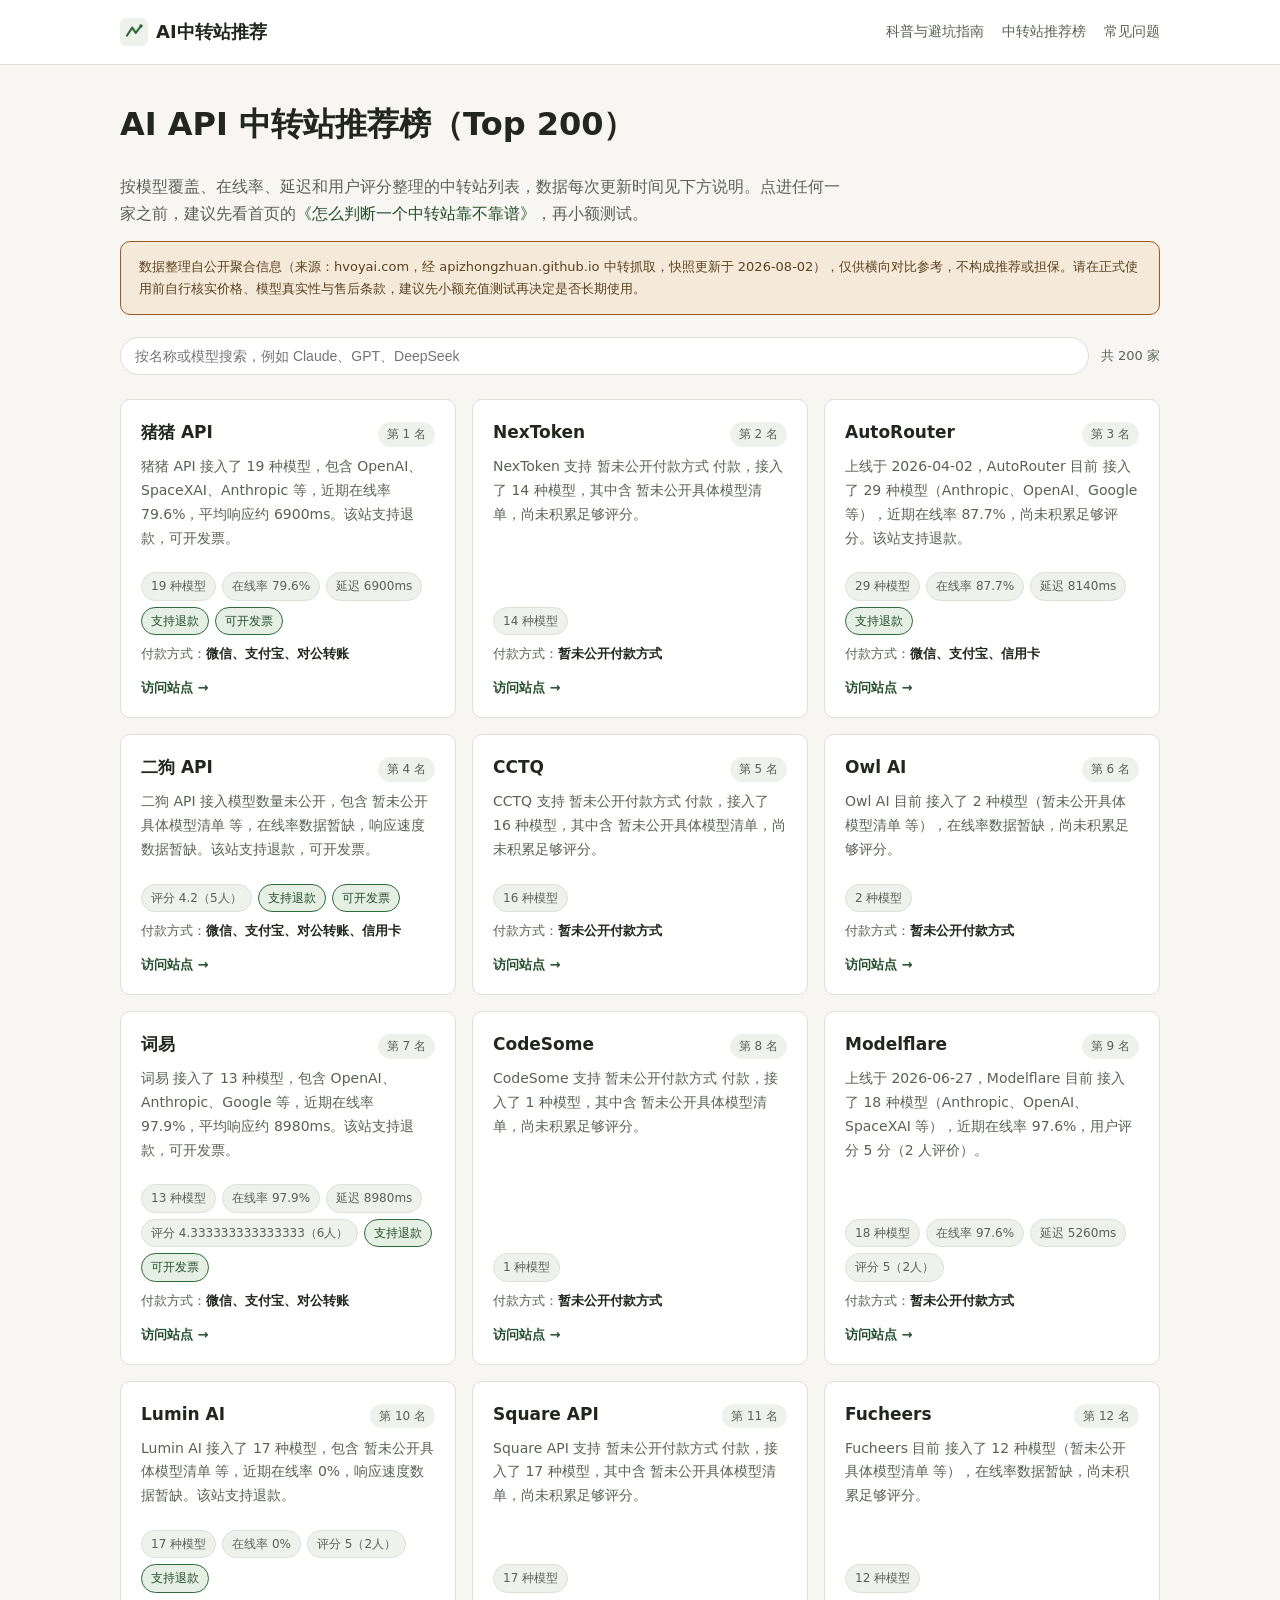
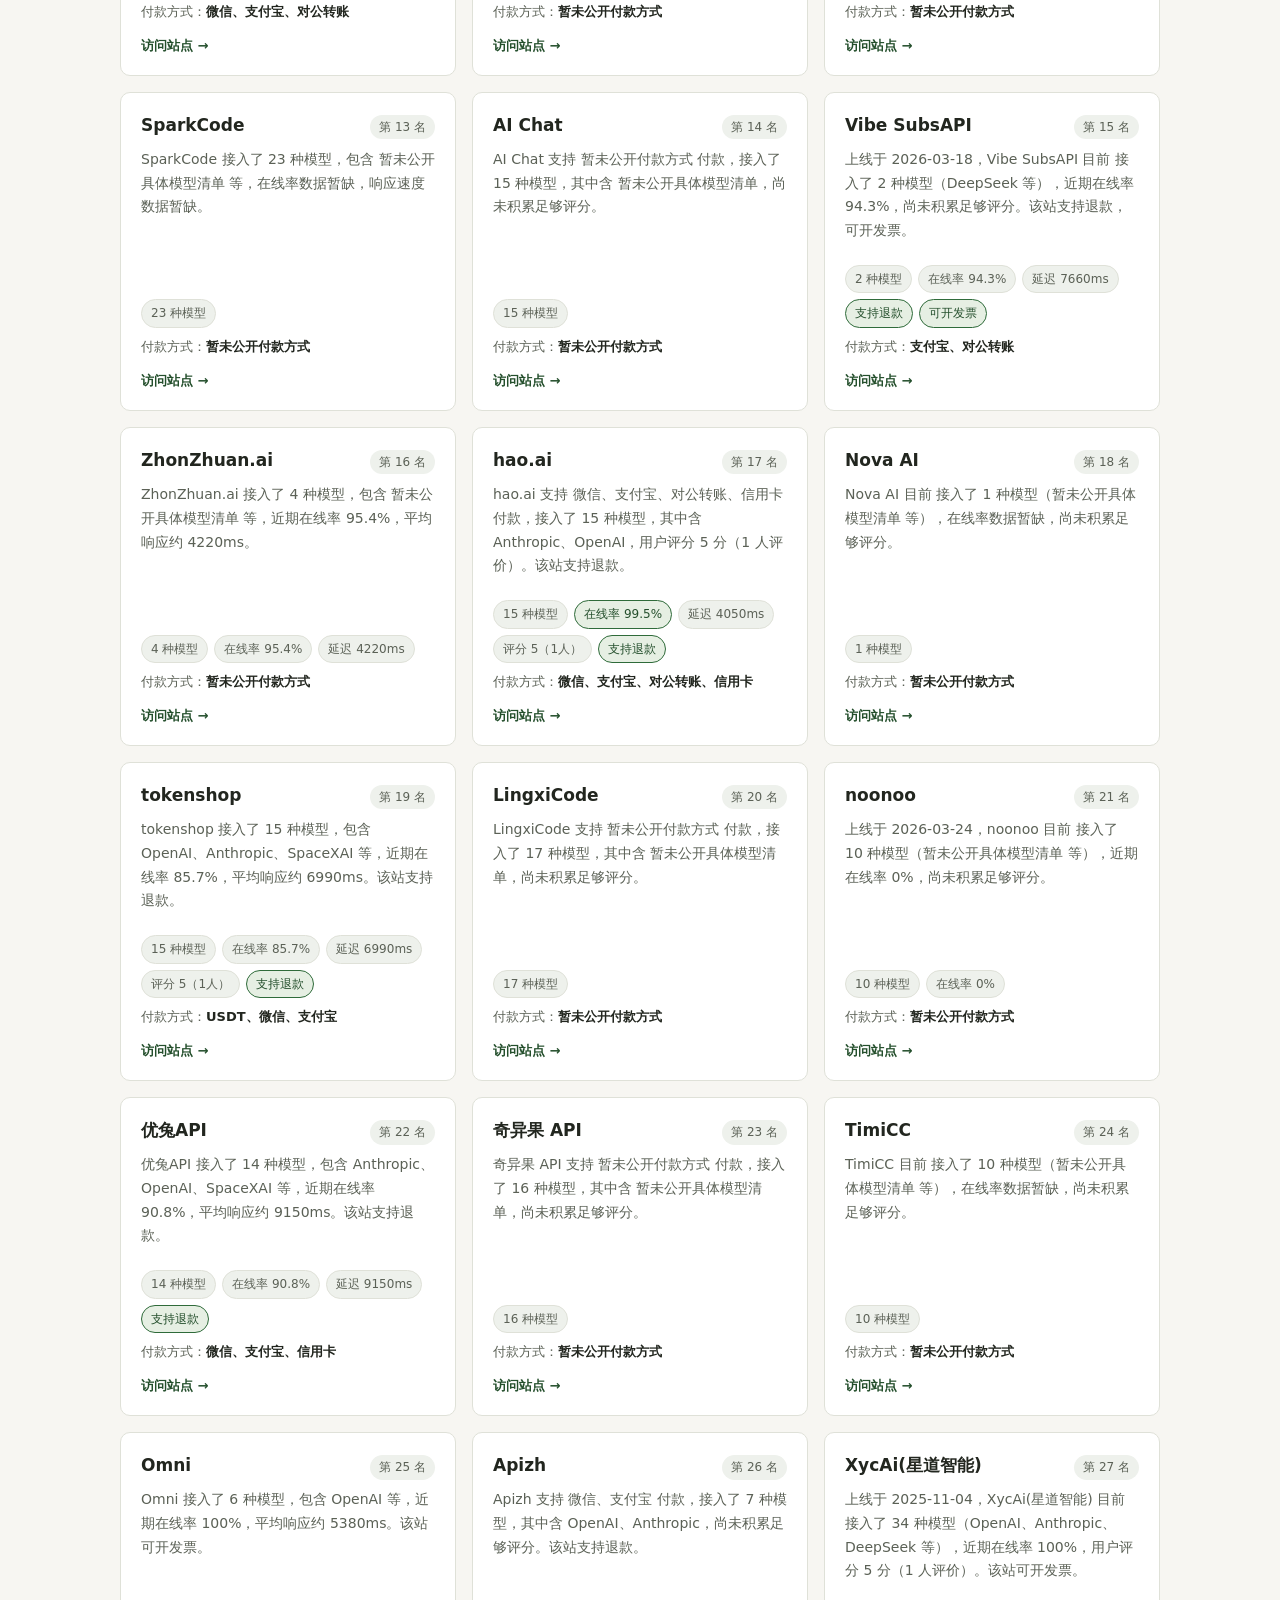
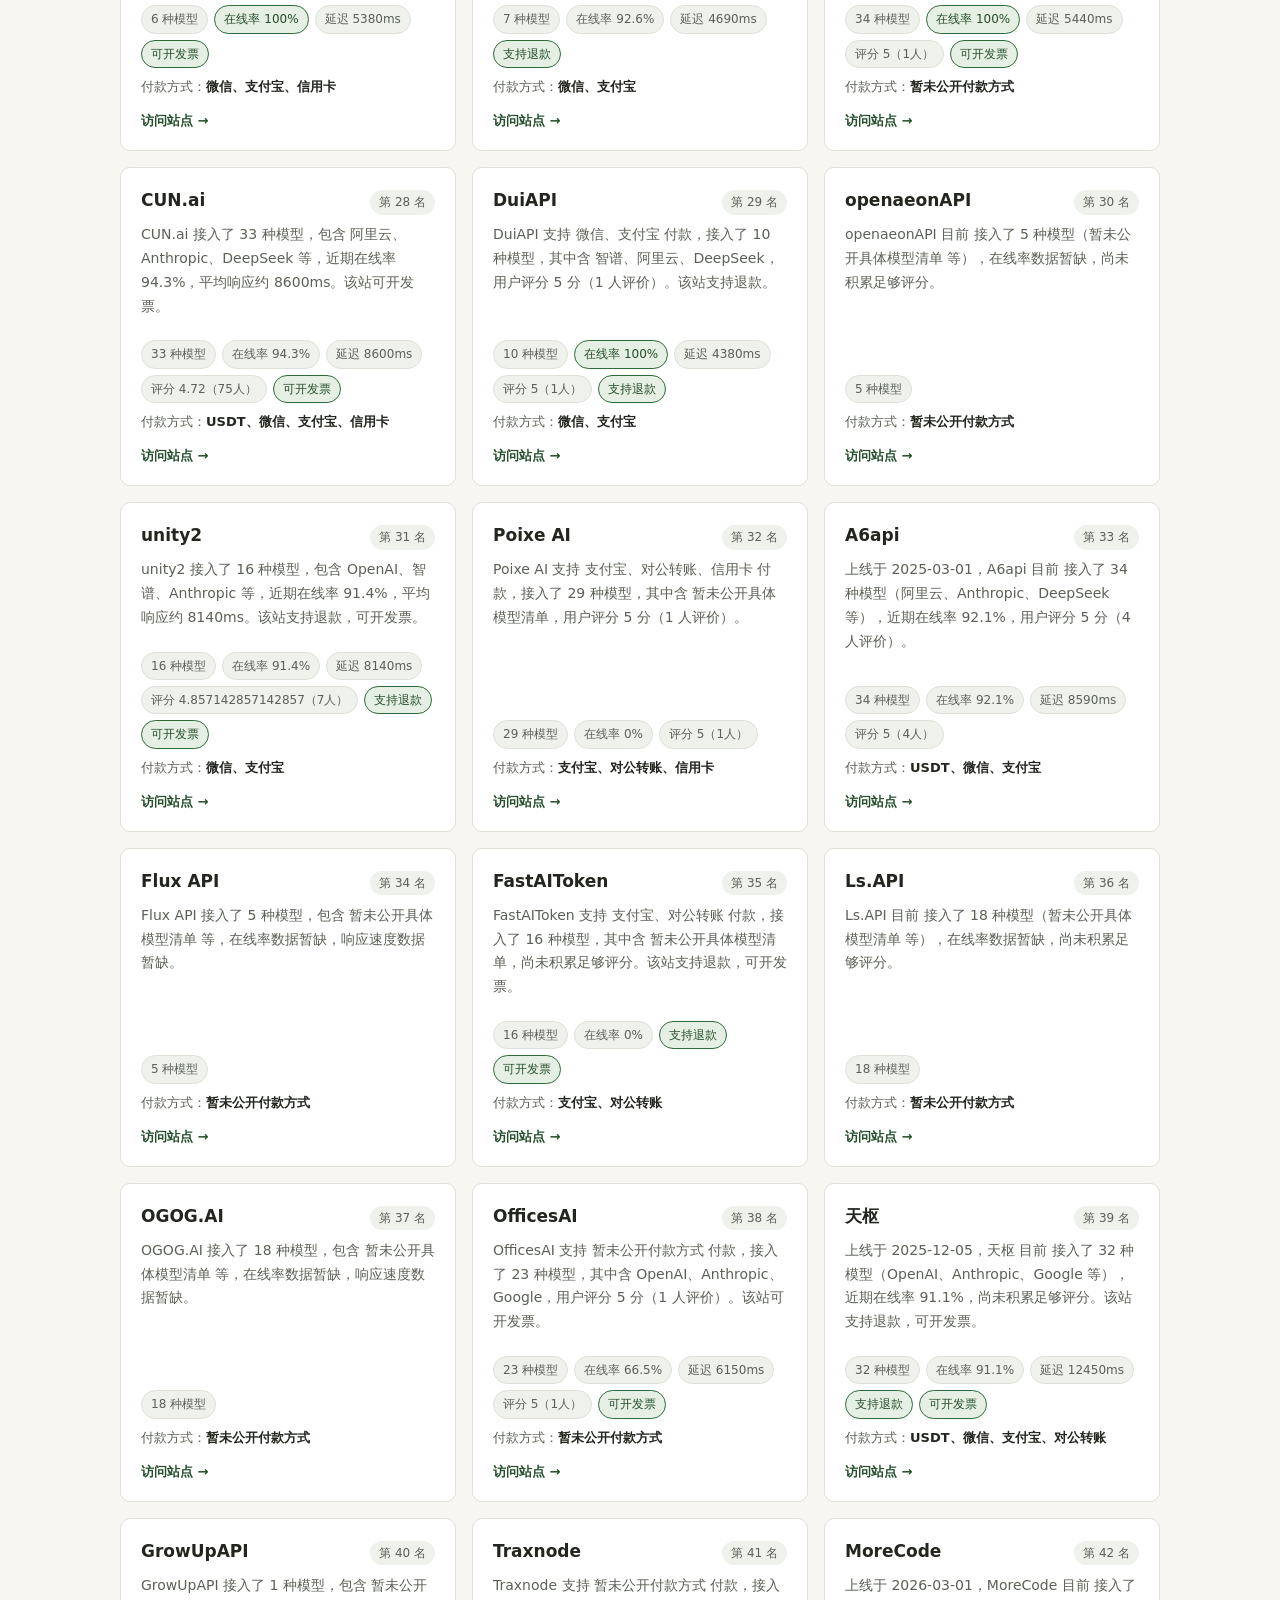
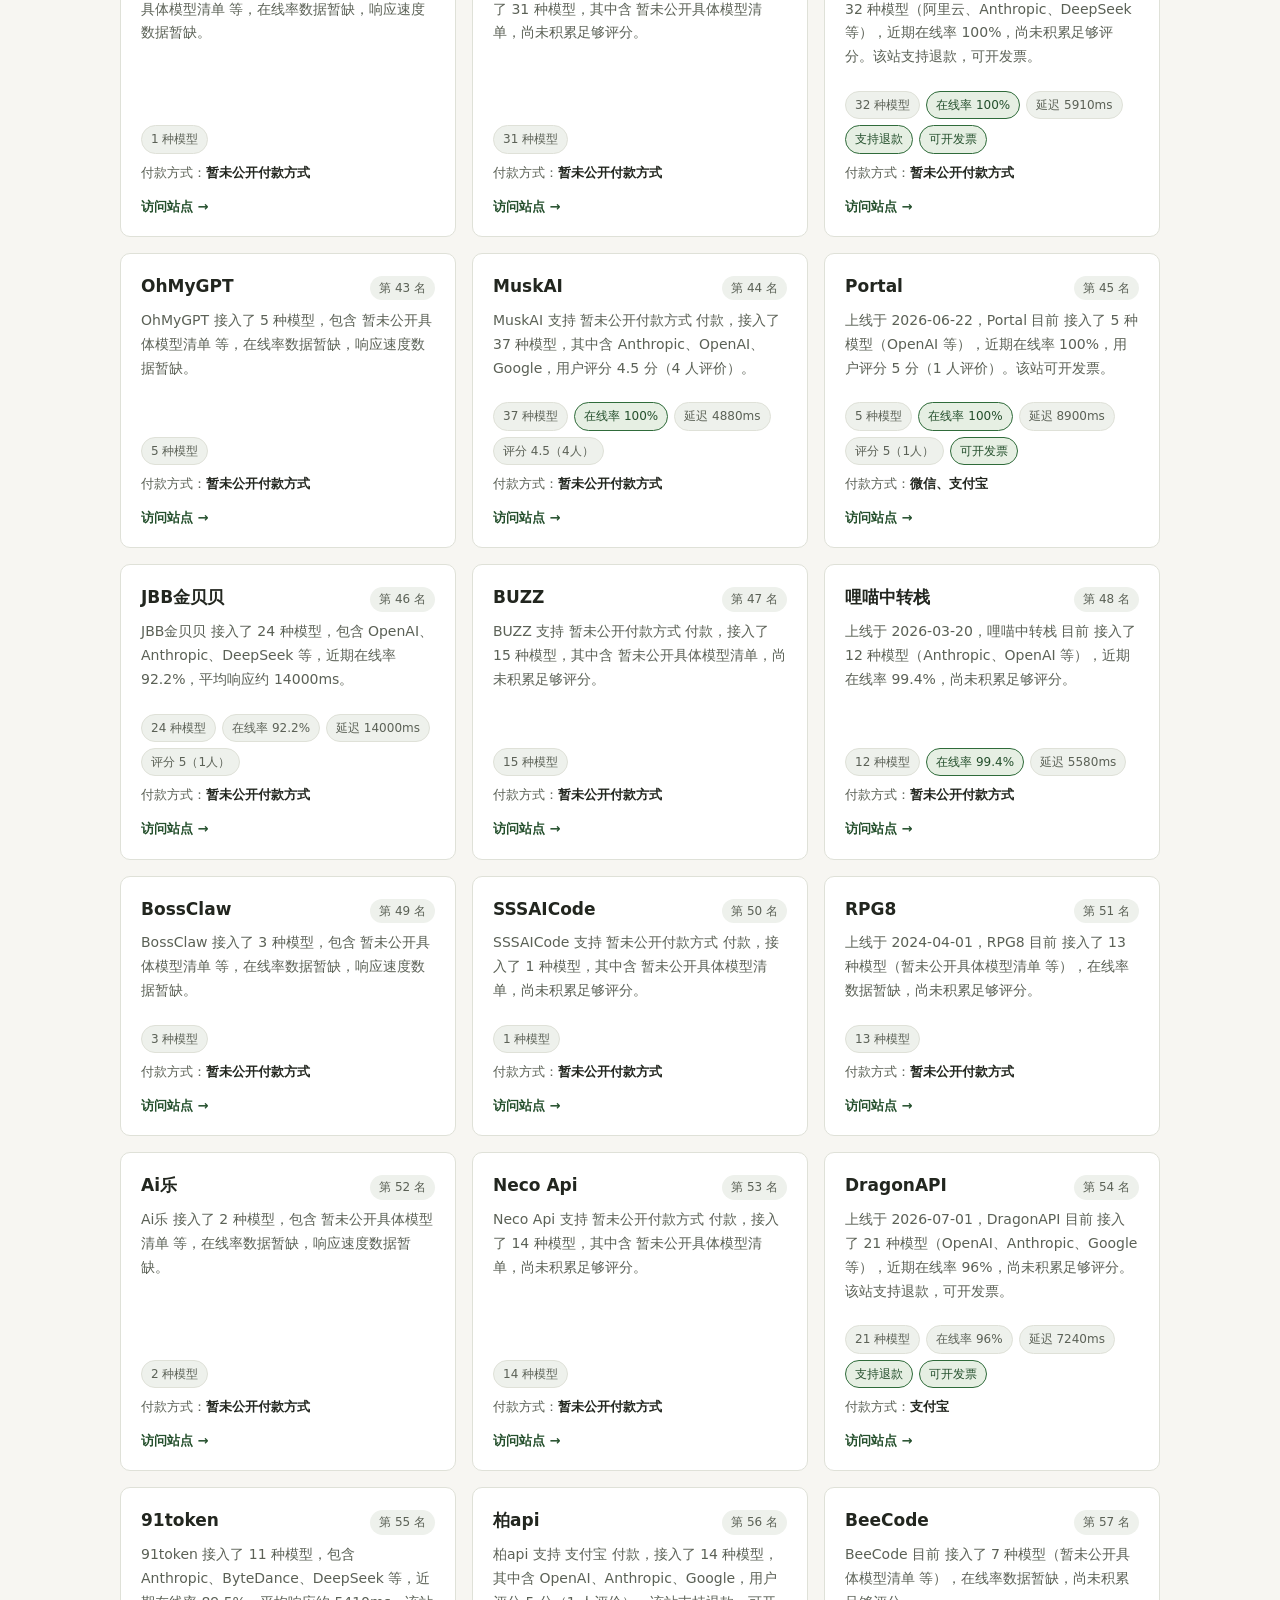
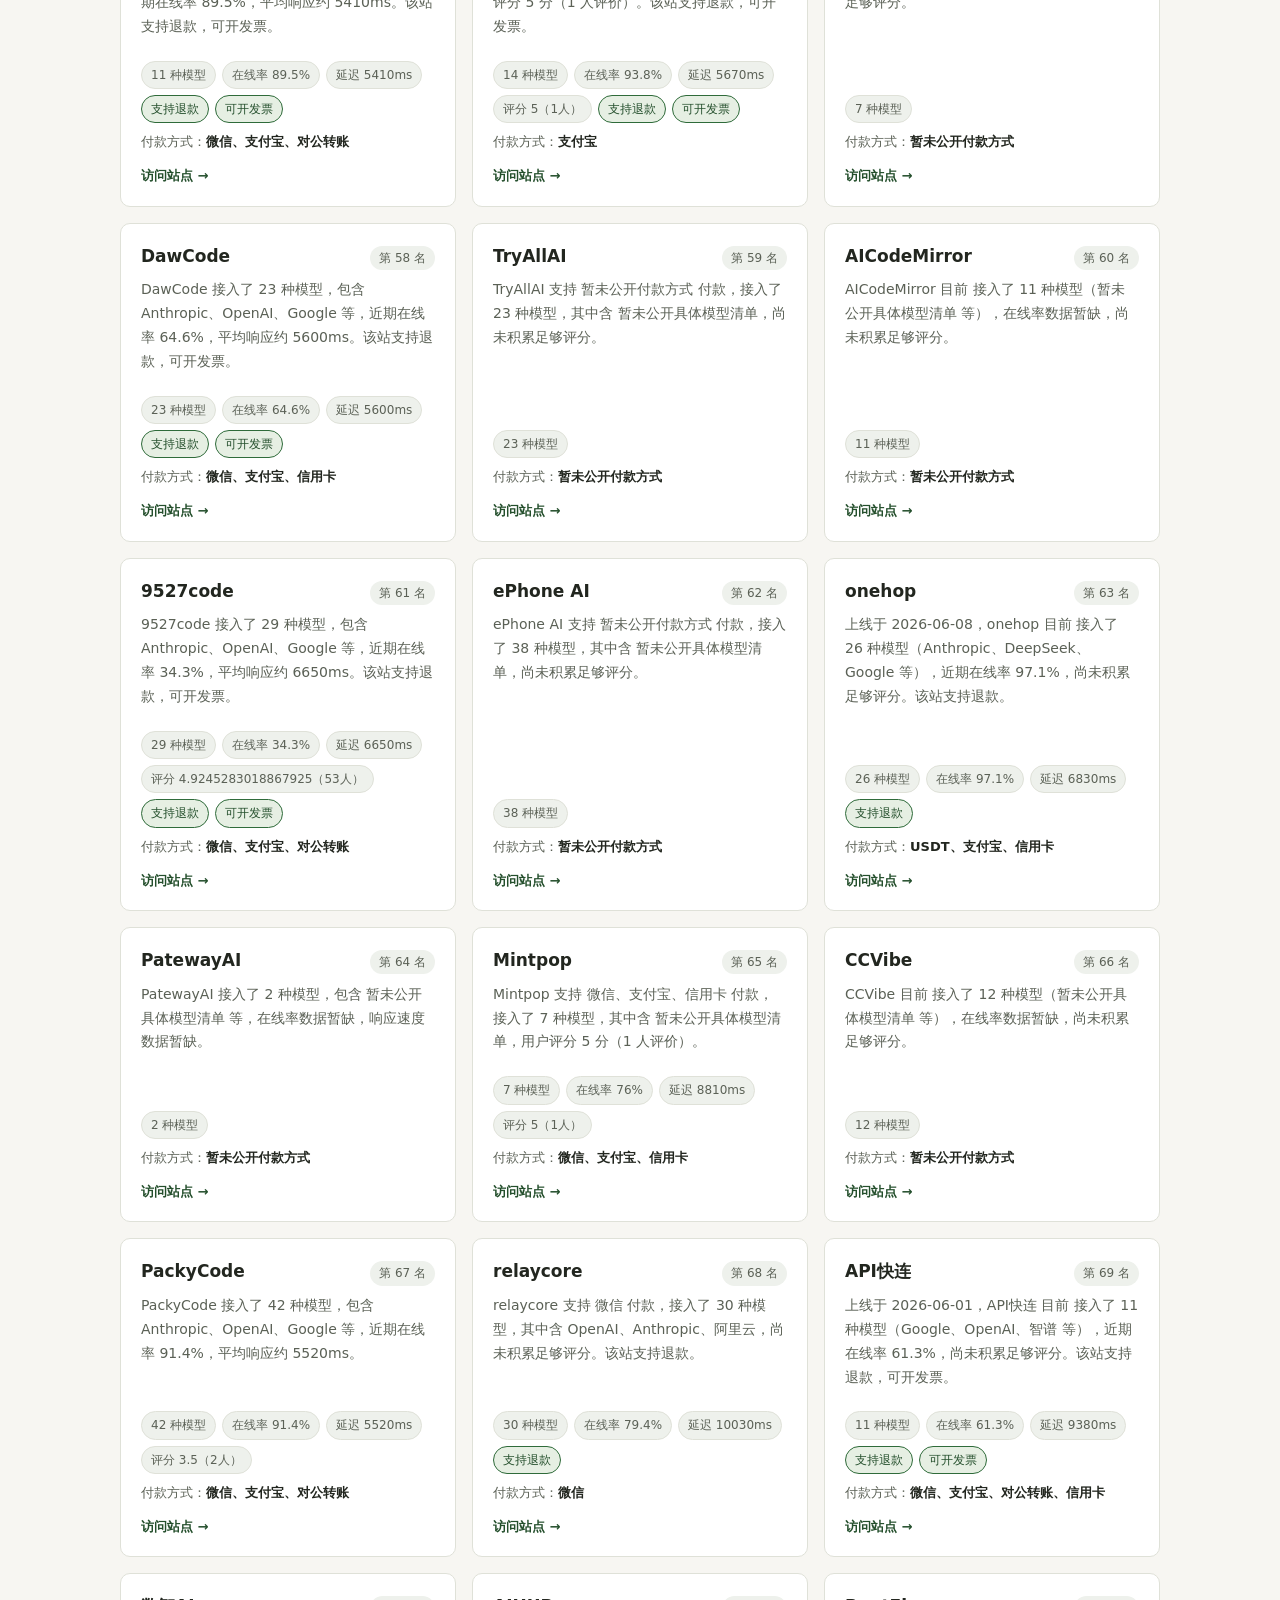
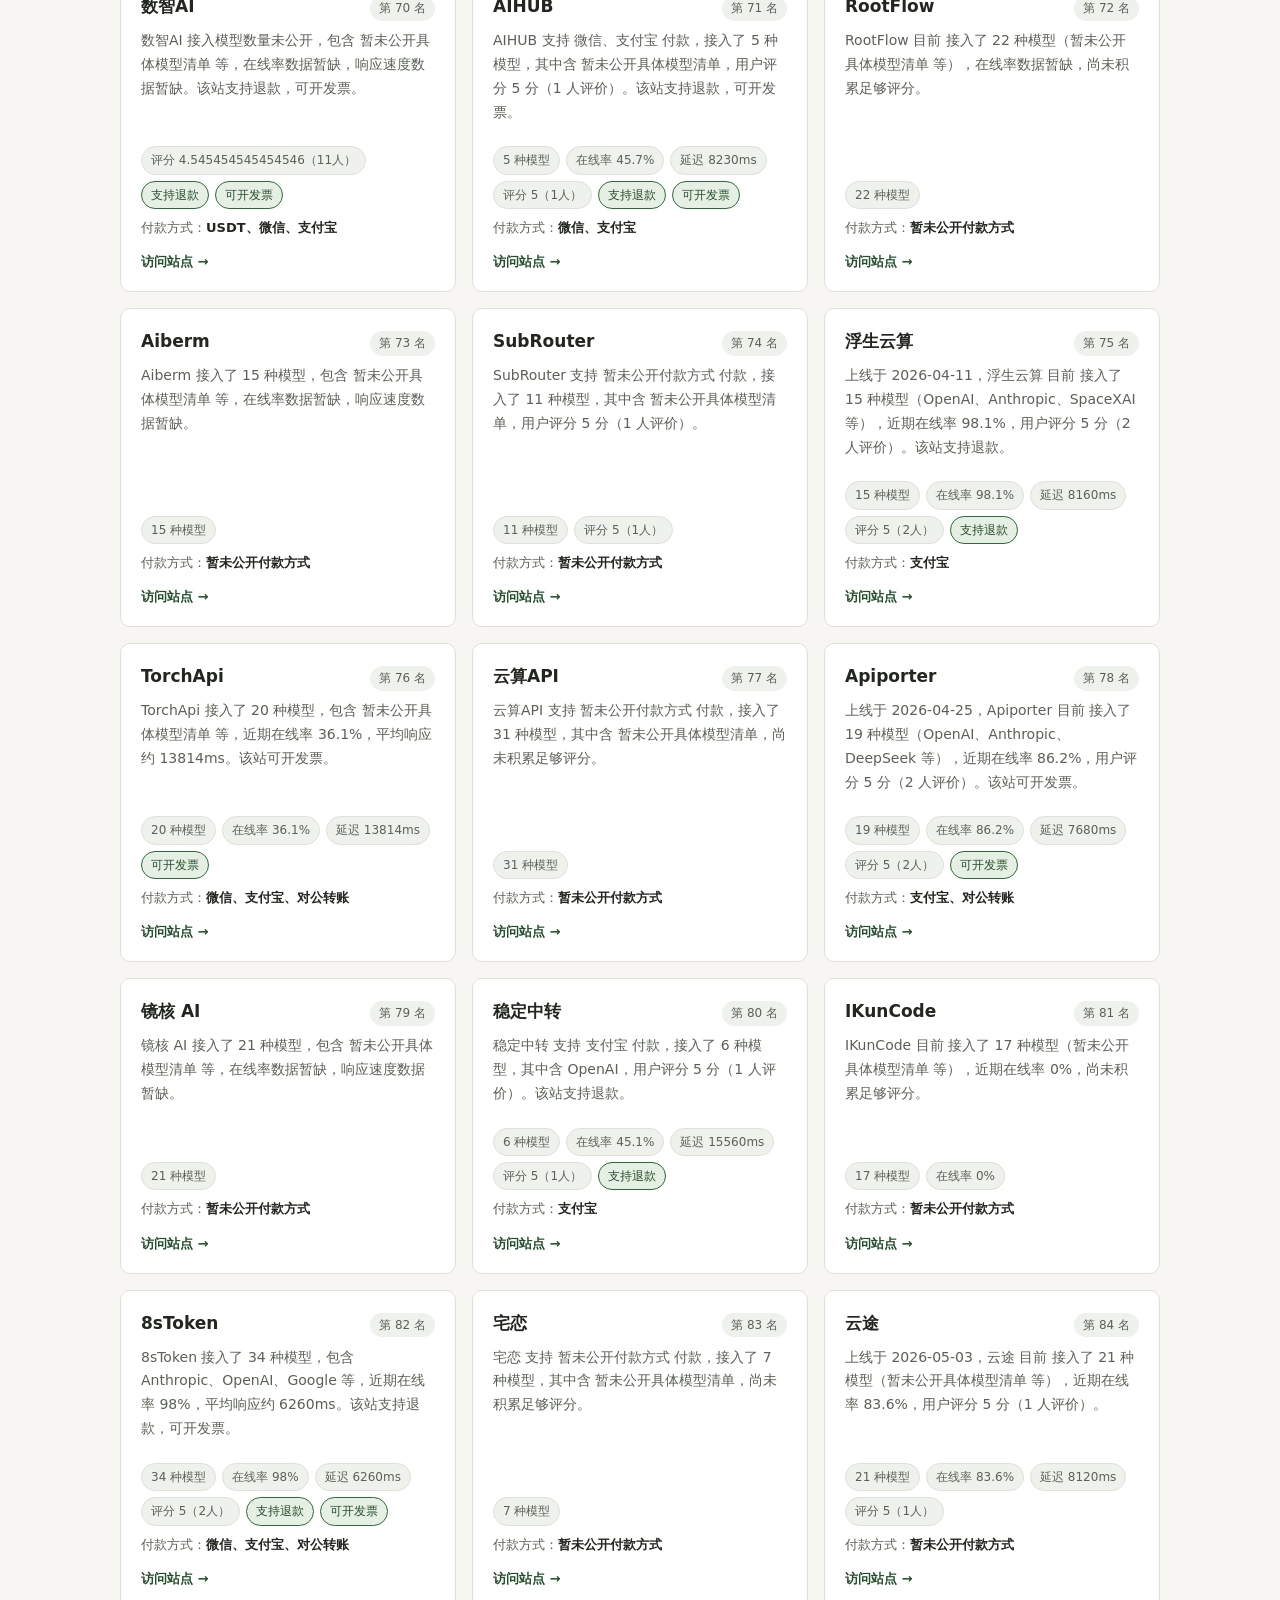
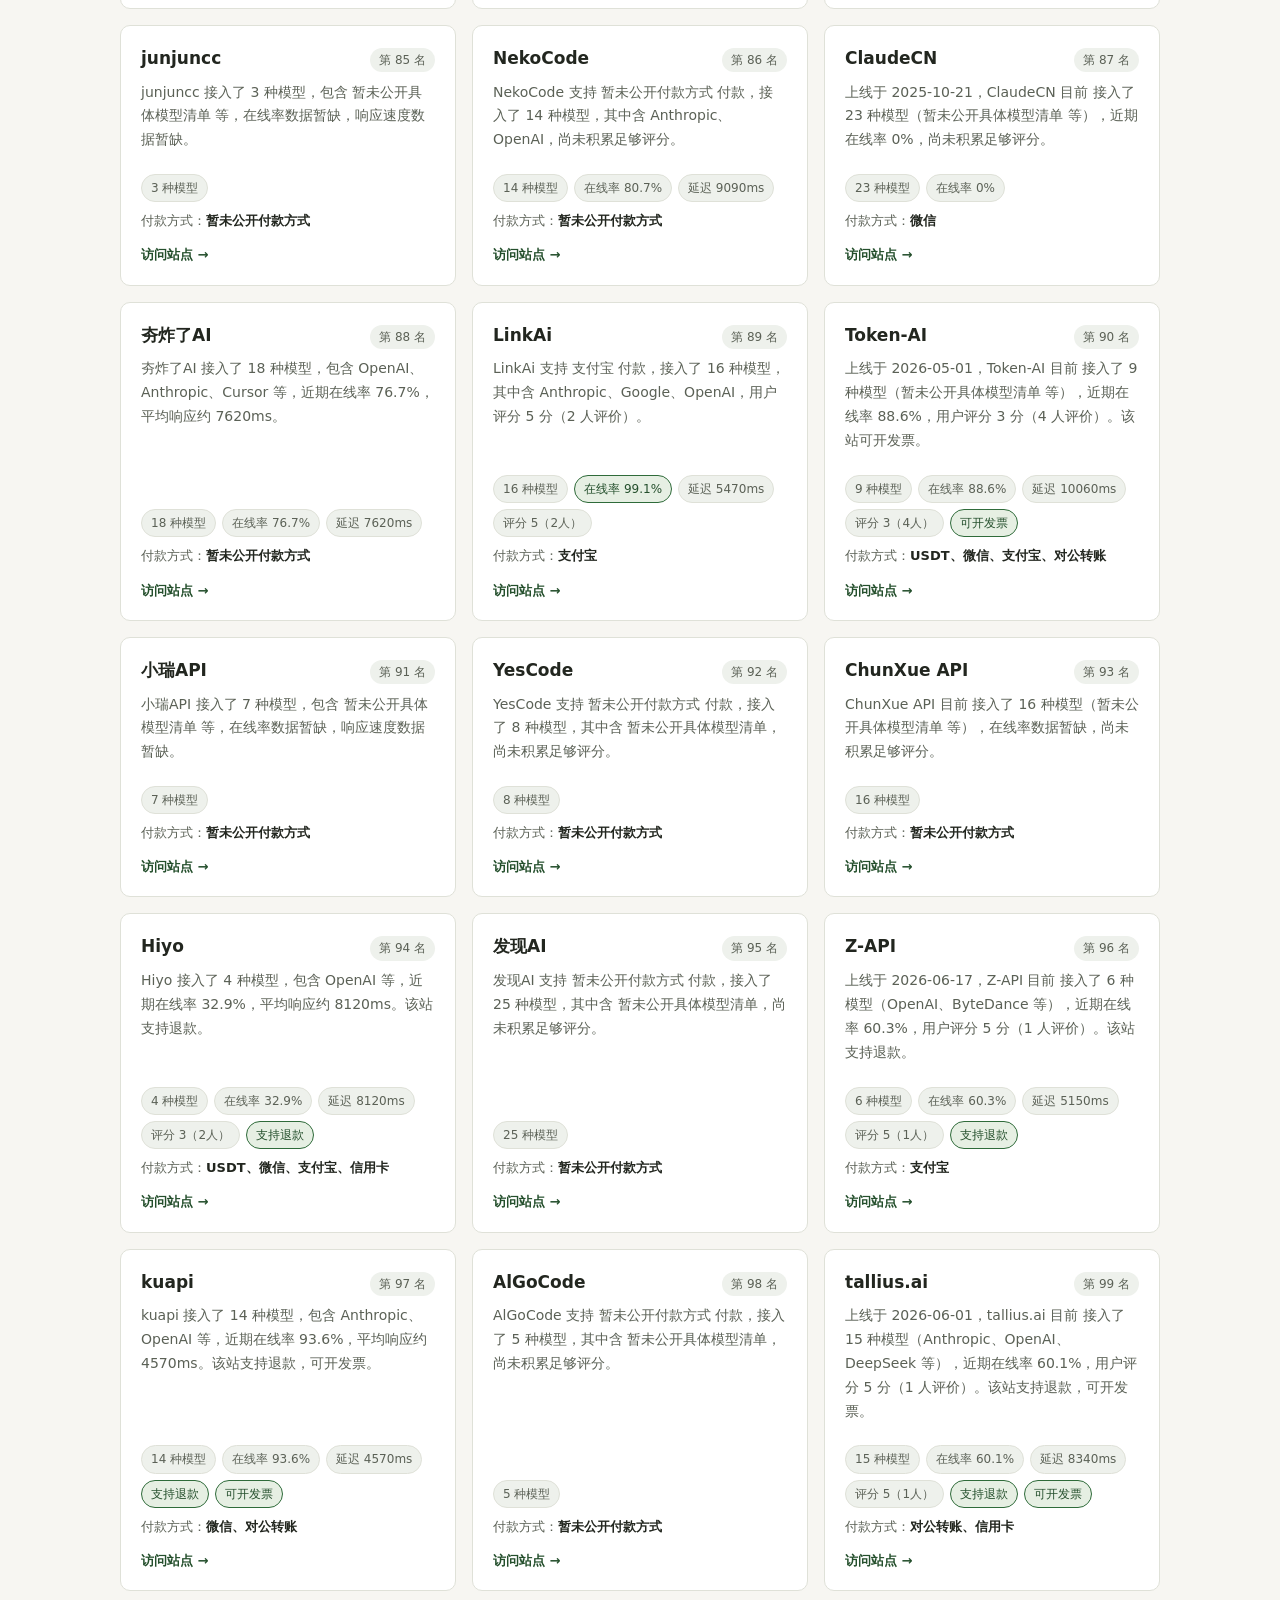
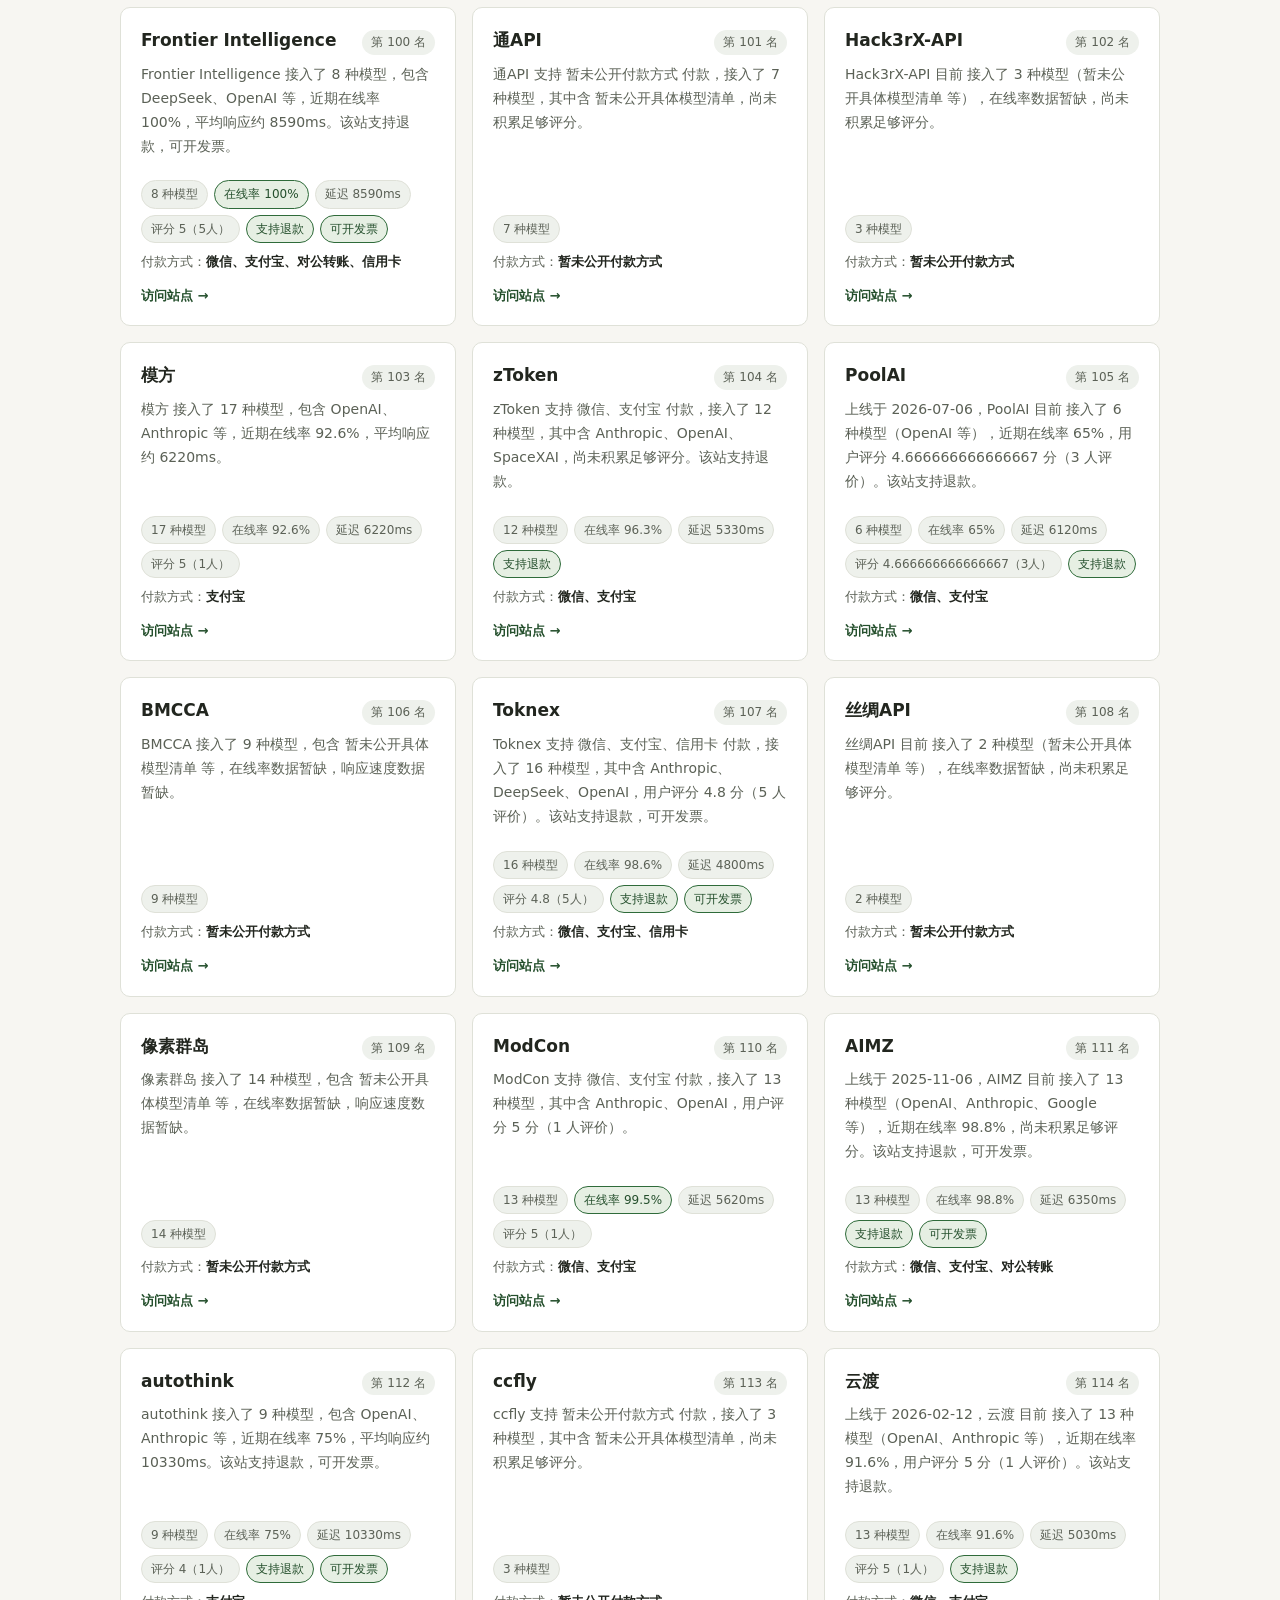
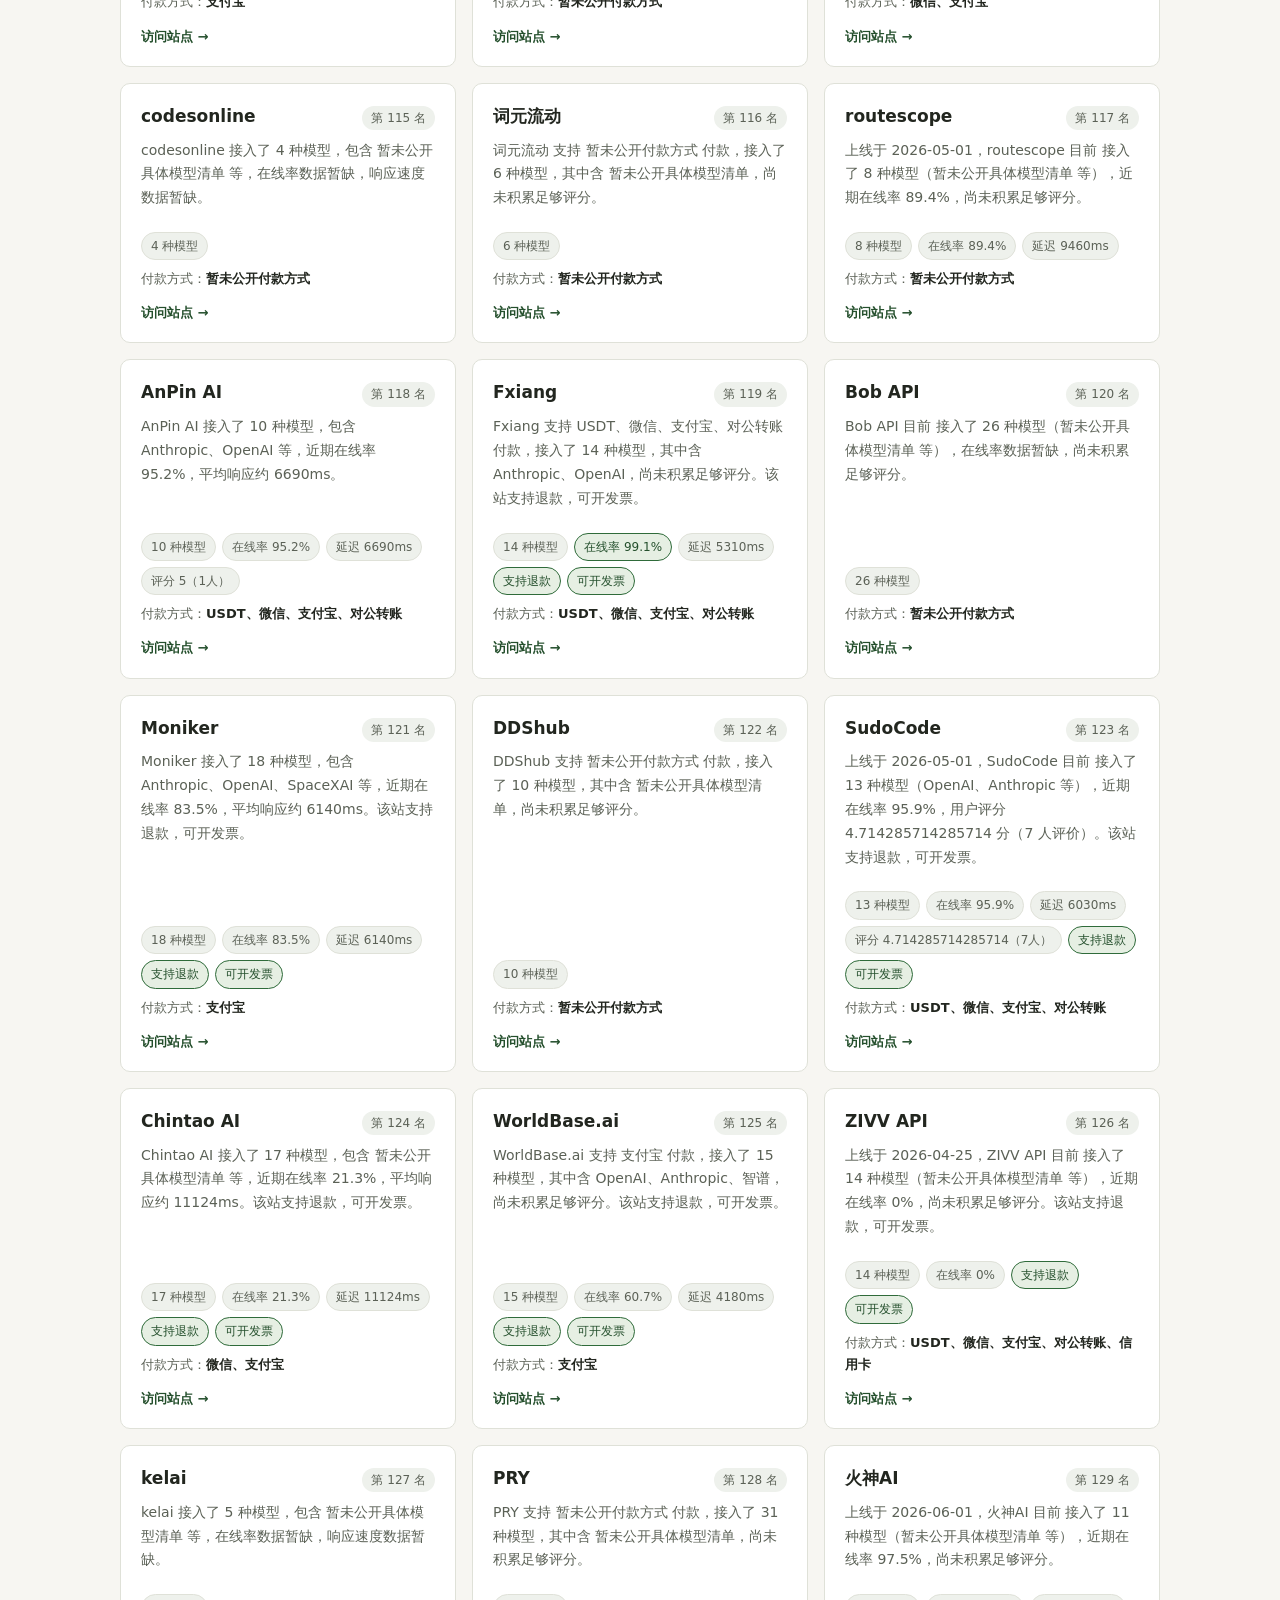
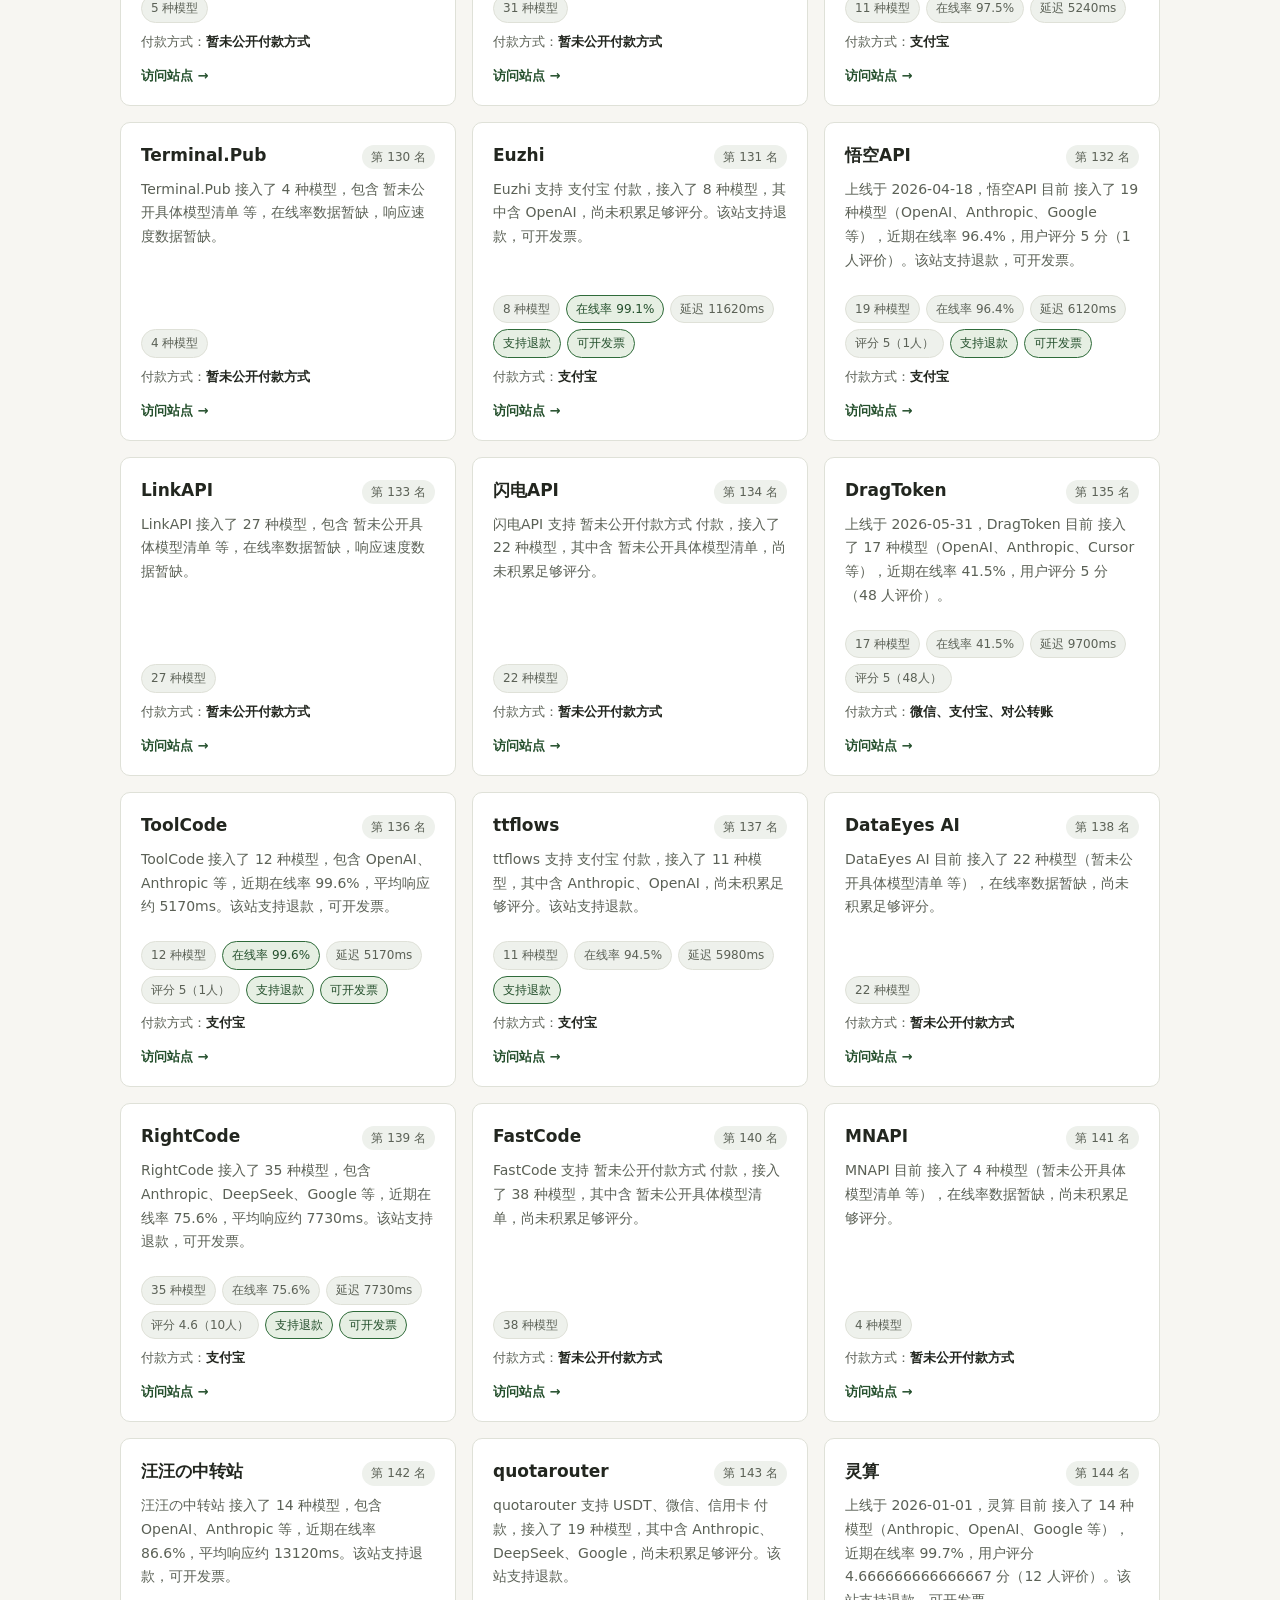
==== commit 8479dc68: "first commit" ====
--- a/stations/index.html
+++ b/stations/index.html
@@ -13,7 +13,7 @@
 <meta property="og:url" content="https://aituijian.github.io/stations/">
 <link rel="icon" href="/assets/favicon.svg" type="image/svg+xml">
 <link rel="stylesheet" href="/assets/style.css">
-<script type="application/ld+json">{"@context": "https://schema.org", "@type": "ItemList", "name": "AI API 中转站推荐榜", "numberOfItems": 200, "itemListElement": [{"@type": "ListItem", "position": 1, "url": "https://duiapi.com", "name": "DuiAPI"}, {"@type": "ListItem", "position": 2, "url": "https://cun.ai", "name": "CUN.ai"}, {"@type": "ListItem", "position": 3, "url": "https://newapi.dragon3api.com", "name": "DragonAPI"}, {"@type": "ListItem", "position": 4, "url": "https://https://yundu.lol", "name": "云渡"}, {"@type": "ListItem", "position": 5, "url": "https://https://eirouter.ai/", "name": "EiRouter"}, {"@type": "ListItem", "position": 6, "url": "https://https://www.ccgoai.club", "name": "ccgo"}, {"@type": "ListItem", "position": 7, "url": "https://http://apizh-ai.com", "name": "Apizh"}, {"@type": "ListItem", "position": 8, "url": "https://hao.ai", "name": "hao.ai"}, {"@type": "ListItem", "position": 9, "url": "https://a6api.com", "name": "A6api"}, {"@type": "ListItem", "position": 10, "url": "https://api.muskapi.cc", "name": "MuskAI"}, {"@type": "ListItem", "position": 11, "url": "https://toolcode.top", "name": "ToolCode"}, {"@type": "ListItem", "position": 12, "url": "https://modcon.top", "name": "ModCon"}, {"@type": "ListItem", "position": 13, "url": "https://https://xycai.us/", "name": "XycAi(星道智能)"}, {"@type": "ListItem", "position": 14, "url": "https://xunsuan.top", "name": "Fxiang"}, {"@type": "ListItem", "position": 15, "url": "https://lingsuan.top", "name": "灵算"}, {"@type": "ListItem", "position": 16, "url": "https://packyapi.ai", "name": "PackyCode"}, {"@type": "ListItem", "position": 17, "url": "https://api.1314mc.net", "name": "MoreCode"}, {"@type": "ListItem", "position": 18, "url": "https://unity2.ai", "name": "unity2"}, {"@type": "ListItem", "position": 19, "url": "https://zhonzhuan.ai", "name": "ZhonZhuan.ai"}, {"@type": "ListItem", "position": 20, "url": "https://toknex.ai", "name": "Toknex"}, {"@type": "ListItem", "position": 21, "url": "https://linkai.shop", "name": "LinkAi"}, {"@type": "ListItem", "position": 22, "url": "https://wawapii.com", "name": "瓦瓦AI"}, {"@type": "ListItem", "position": 23, "url": "https://muemod.top", "name": "木易(MueMod)"}, {"@type": "ListItem", "position": 24, "url": "https://https://runapi.host", "name": "RunAPI"}, {"@type": "ListItem", "position": 25, "url": "https://sudocode.chat", "name": "SudoCode"}, {"@type": "ListItem", "position": 26, "url": "https://jbbt.cc", "name": "JBB金贝贝"}, {"@type": "ListItem", "position": 27, "url": "https://kuapi.cc", "name": "kuapi"}, {"@type": "ListItem", "position": 28, "url": "https://8stoken.com", "name": "8sToken"}, {"@type": "ListItem", "position": 29, "url": "https://api.frontier-intelligence.tech", "name": "Frontier Intelligence"}, {"@type": "ListItem", "position": 30, "url": "https://aimoniker.top", "name": "Moniker"}, {"@type": "ListItem", "position": 31, "url": "https://fushengyunsuan.com", "name": "浮生云算"}, {"@type": "ListItem", "position": 32, "url": "https://vibe-subsapi.com", "name": "Vibe SubsAPI"}, {"@type": "ListItem", "position": 33, "url": "https://onehop.ai", "name": "onehop"}, {"@type": "ListItem", "position": 34, "url": "https://https://9527.codes", "name": "9527code"}, {"@type": "ListItem", "position": 35, "url": "https://sevnx.lol", "name": "SevnX"}, {"@type": "ListItem", "position": 36, "url": "https://91token.com", "name": "91token"}, {"@type": "ListItem", "position": 37, "url": "https://sadai.cc", "name": "SadAI"}, {"@type": "ListItem", "position": 38, "url": "https://https://www.forapi.cloud/", "name": "ForApi"}, {"@type": "ListItem", "position": 39, "url": "https://autorouter.net", "name": "AutoRouter"}, {"@type": "ListItem", "position": 40, "url": "https://portal123.top", "name": "Portal"}, {"@type": "ListItem", "position": 41, "url": "https://anpin.ai", "name": "AnPin AI"}, {"@type": "ListItem", "position": 42, "url": "https://uuapi.io", "name": "UU API"}, {"@type": "ListItem", "position": 43, "url": "https://right.codes", "name": "RightCode"}, {"@type": "ListItem", "position": 44, "url": "https://byeapi.top", "name": "柏api"}, {"@type": "ListItem", "position": 45, "url": "https://tian-shu.net", "name": "天枢"}, {"@type": "ListItem", "position": 46, "url": "https://routescope.ai", "name": "routescope"}, {"@type": "ListItem", "position": 47, "url": "https://apiporter.com", "name": "Apiporter"}, {"@type": "ListItem", "position": 48, "url": "https://nekocode.ai", "name": "NekoCode"}, {"@type": "ListItem", "position": 49, "url": "https://tken.lol", "name": "Token-AI"}, {"@type": "ListItem", "position": 50, "url": "https://worldbase.ai", "name": "WorldBase.ai"}, {"@type": "ListItem", "position": 51, "url": "https://aihub.top", "name": "AIHUB"}, {"@type": "ListItem", "position": 52, "url": "https://https://apiddt.com", "name": "DDTokens"}, {"@type": "ListItem", "position": 53, "url": "https://https://voltapi.ai/", "name": "Volt"}, {"@type": "ListItem", "position": 54, "url": "https://tokenshop.homes", "name": "tokenshop"}, {"@type": "ListItem", "position": 55, "url": "https://huoshenai.com", "name": "火神AI"}, {"@type": "ListItem", "position": 56, "url": "https://api.modelscube.com", "name": "模方"}, {"@type": "ListItem", "position": 57, "url": "https://quotarouter.ai", "name": "quotarouter"}, {"@type": "ListItem", "position": 58, "url": "https://api.vllmproxy.com", "name": "AIGateHub"}, {"@type": "ListItem", "position": 59, "url": "https://https://ai.ztoken.dev", "name": "zToken"}, {"@type": "ListItem", "position": 60, "url": "https://poolai.chat", "name": "PoolAI"}, {"@type": "ListItem", "position": 61, "url": "https://api.autothink.space", "name": "autothink"}, {"@type": "ListItem", "position": 62, "url": "https://chiyicn.com", "name": "词易"}, {"@type": "ListItem", "position": 63, "url": "https://api.api2cn.com", "name": "智惠API"}, {"@type": "ListItem", "position": 64, "url": "https://api.aijws.com", "name": "我的贾维斯"}, {"@type": "ListItem", "position": 65, "url": "https://relaycore.cn", "name": "relaycore"}, {"@type": "ListItem", "position": 66, "url": "https://officesai.top", "name": "OfficesAI"}, {"@type": "ListItem", "position": 67, "url": "https://https://api.tmlab.store/pricing", "name": "Z-API"}, {"@type": "ListItem", "position": 68, "url": "https://api.ykh.ai", "name": "YKH.AI"}, {"@type": "ListItem", "position": 69, "url": "https://api.you2api.com", "name": "优兔API"}, {"@type": "ListItem", "position": 70, "url": "https://apibasis.com", "name": "ApiBasis"}, {"@type": "ListItem", "position": 71, "url": "https://https://apikl.ai/home", "name": "API快连"}, {"@type": "ListItem", "position": 72, "url": "https://kpzhu.com", "name": "猪猪 API"}, {"@type": "ListItem", "position": 73, "url": "https://api.tallius.ai", "name": "tallius.ai"}, {"@type": "ListItem", "position": 74, "url": "https://api.hyhawang.com", "name": "汪汪の中转站"}, {"@type": "ListItem", "position": 75, "url": "https://mintpop.ai", "name": "Mintpop"}, {"@type": "ListItem", "position": 76, "url": "https://llmapi.pro", "name": "LLMAPI"}, {"@type": "ListItem", "position": 77, "url": "https://uocode.com", "name": "UoCode"}, {"@type": "ListItem", "position": 78, "url": "https://xn--fiq104an1x80s.com", "name": "稳定中转"}, {"@type": "ListItem", "position": 79, "url": "https://dawclaudecode.com", "name": "DawCode"}, {"@type": "ListItem", "position": 80, "url": "https://xzgc.asia", "name": "辰数AI"}, {"@type": "ListItem", "position": 81, "url": "https://kuai.dmxcode.com", "name": "Dmxcode"}, {"@type": "ListItem", "position": 82, "url": "https://api.ttflows.com", "name": "ttflows"}, {"@type": "ListItem", "position": 83, "url": "https://https://origin.modelflare.dev", "name": "Modelflare"}, {"@type": "ListItem", "position": 84, "url": "https://dragtokens.com", "name": "DragToken"}, {"@type": "ListItem", "position": 85, "url": "https://codex.hiyo.top", "name": "Hiyo"}, {"@type": "ListItem", "position": 86, "url": "https://api.hangzhale.com", "name": "夯炸了AI"}, {"@type": "ListItem", "position": 87, "url": "https://bobdong.cn", "name": "Bob API"}, {"@type": "ListItem", "position": 88, "url": "https://claudecn.top", "name": "ClaudeCN"}, {"@type": "ListItem", "position": 89, "url": "https://poixe.com", "name": "Poixe AI"}, {"@type": "ListItem", "position": 90, "url": "https://tongapi.com", "name": "通API"}, {"@type": "ListItem", "position": 91, "url": "https://ergouapi.com", "name": "二狗 API"}, {"@type": "ListItem", "position": 92, "url": "https://max20.cn", "name": "baby"}, {"@type": "ListItem", "position": 93, "url": "https://kapibala.asia", "name": "卡皮巴拉API"}, {"@type": "ListItem", "position": 94, "url": "https://torchai.ai", "name": "TorchApi"}, {"@type": "ListItem", "position": 95, "url": "https://fastaitoken.com", "name": "FastAIToken"}, {"@type": "ListItem", "position": 96, "url": "https://api.cloudpass.space", "name": "云途"}, {"@type": "ListItem", "position": 97, "url": "https://noonoo.ai", "name": "noonoo"}, {"@type": "ListItem", "position": 98, "url": "https://sapi.yujinan.cn", "name": "Yjinan"}, {"@type": "ListItem", "position": 99, "url": "https://chat.ekti.cc", "name": "AI Chat"}, {"@type": "ListItem", "position": 100, "url": "https://aiapify.com", "name": "AIApify"}, {"@type": "ListItem", "position": 101, "url": "https://aiberm.com", "name": "Aiberm"}, {"@type": "ListItem", "position": 102, "url": "https://api.aicodemirror.com", "name": "AICodeMirror"}, {"@type": "ListItem", "position": 103, "url": "https://api.leleweb.cn", "name": "Ai乐"}, {"@type": "ListItem", "position": 104, "url": "https://api.aigocode.com", "name": "AlGoCode"}, {"@type": "ListItem", "position": 105, "url": "https://beecode.cc", "name": "BeeCode"}, {"@type": "ListItem", "position": 106, "url": "https://cca.maya.today", "name": "BMCCA"}, {"@type": "ListItem", "position": 107, "url": "https://buzzai.cc", "name": "BUZZ"}, {"@type": "ListItem", "position": 108, "url": "https://code.b886.top", "name": "CCTQ"}, {"@type": "ListItem", "position": 109, "url": "https://cc-vibe.com", "name": "CCVibe"}, {"@type": "ListItem", "position": 110, "url": "https://cialloapi.cn", "name": "Ciallo API"}, {"@type": "ListItem", "position": 111, "url": "https://claudeagent.com.cn", "name": "ClaudeAgent"}, {"@type": "ListItem", "position": 112, "url": "https://codesome.ai", "name": "CodeSome"}, {"@type": "ListItem", "position": 113, "url": "https://dataeyes.ai", "name": "DataEyes AI"}, {"@type": "ListItem", "position": 114, "url": "https://ddshub.cc", "name": "DDShub"}, {"@type": "ListItem", "position": 115, "url": "https://api.ekan8.com", "name": "Ekan8"}, {"@type": "ListItem", "position": 116, "url": "https://api.timebackward.com", "name": "FastCode"}, {"@type": "ListItem", "position": 117, "url": "https://code.newcli.com", "name": "FoxCode"}, {"@type": "ListItem", "position": 118, "url": "https://fucheers.top", "name": "Fucheers"}, {"@type": "ListItem", "position": 119, "url": "https://api.hack3rx.cn", "name": "Hack3rX-API"}, {"@type": "ListItem", "position": 120, "url": "https://api.ikuncode.cc", "name": "IKunCode"}, {"@type": "ListItem", "position": 121, "url": "https://newapi.junjun.site", "name": "junjuncc"}, {"@type": "ListItem", "position": 122, "url": "https://free.learn-ai.top", "name": "learn-ai"}, {"@type": "ListItem", "position": 123, "url": "https://new.050602.xyz", "name": "LingxiCode"}, {"@type": "ListItem", "position": 124, "url": "https://linkapi.ai", "name": "LinkAPI"}, {"@type": "ListItem", "position": 125, "url": "https://callxyq.xyz", "name": "Ls.API"}, {"@type": "ListItem", "position": 126, "url": "https://mnapi.com", "name": "MNAPI"}, {"@type": "ListItem", "position": 127, "url": "https://api.sbbbbbbbbb.xyz", "name": "Neco Api"}, {"@type": "ListItem", "position": 128, "url": "https://apinova.cc", "name": "Nova AI"}, {"@type": "ListItem", "position": 129, "url": "https://ogog.ai", "name": "OGOG.AI"}, {"@type": "ListItem", "position": 130, "url": "https://x.dogenet.win", "name": "OhMyGPT"}, {"@type": "ListItem", "position": 131, "url": "https://api.openaeon.ai", "name": "openaeonAPI"}, {"@type": "ListItem", "position": 132, "url": "https://api.owlai.tech", "name": "Owl AI"}, {"@type": "ListItem", "position": 133, "url": "https://pateway.ai", "name": "PatewayAI"}, {"@type": "ListItem", "position": 134, "url": "https://api.vip.crond.dev", "name": "PRY"}, {"@type": "ListItem", "position": 135, "url": "https://api.rootflowai.com", "name": "RootFlow"}, {"@type": "ListItem", "position": 136, "url": "https://sparkcode.top", "name": "SparkCode"}, {"@type": "ListItem", "position": 137, "url": "https://api.squarefaceicon.org", "name": "Square API"}, {"@type": "ListItem", "position": 138, "url": "https://sssaicode.com", "name": "SSSAICode"}, {"@type": "ListItem", "position": 139, "url": "https://subrouter.ai", "name": "SubRouter"}, {"@type": "ListItem", "position": 140, "url": "https://gua.guagua.uk", "name": "SunnyPumpkinAPI"}, {"@type": "ListItem", "position": 141, "url": "https://switchbase.vip", "name": "SwitchBase"}, {"@type": "ListItem", "position": 142, "url": "https://terminal.pub", "name": "Terminal.Pub"}, {"@type": "ListItem", "position": 143, "url": "https://timicc.com", "name": "TimiCC"}, {"@type": "ListItem", "position": 144, "url": "https://user.tocodex.com", "name": "ToCodex"}, {"@type": "ListItem", "position": 145, "url": "https://traxnode.com", "name": "Traxnode"}, {"@type": "ListItem", "position": 146, "url": "https://api.tryallai.com", "name": "TryAllAI"}, {"@type": "ListItem", "position": 147, "url": "https://api.gpt.ge", "name": "V-API"}, {"@type": "ListItem", "position": 148, "url": "https://api.vectorengine.ai", "name": "VectorEngine"}, {"@type": "ListItem", "position": 149, "url": "https://xcode.best", "name": "Xcode"}, {"@type": "ListItem", "position": 150, "url": "https://co.yes.vg", "name": "YesCode"}, {"@type": "ListItem", "position": 151, "url": "https://zerocode.sbs", "name": "ZeroCode"}, {"@type": "ListItem", "position": 152, "url": "https://timesniper.club", "name": "一元模型"}, {"@type": "ListItem", "position": 153, "url": "https://code.silkapi.com", "name": "丝绸API"}, {"@type": "ListItem", "position": 154, "url": "https://minitoken.top", "name": "云算API"}, {"@type": "ListItem", "position": 155, "url": "https://bmai.kun8.vip", "name": "北妈AI"}, {"@type": "ListItem", "position": 156, "url": "https://findcg.com", "name": "发现AI"}, {"@type": "ListItem", "position": 157, "url": "https://api.qiyiguo.uk", "name": "奇异果 API"}, {"@type": "ListItem", "position": 158, "url": "https://az.zlapi.vip", "name": "宅恋"}, {"@type": "ListItem", "position": 159, "url": "https://ai.anxidc.com", "name": "安讯AI"}, {"@type": "ListItem", "position": 160, "url": "https://ai.xlyun.pro", "name": "小流云"}, {"@type": "ListItem", "position": 161, "url": "https://huanapi.com", "name": "换API"}, {"@type": "ListItem", "position": 162, "url": "https://jiekou.ai", "name": "接口AI"}, {"@type": "ListItem", "position": 163, "url": "https://infai.cc", "name": "无限API"}, {"@type": "ListItem", "position": 164, "url": "https://ai.centos.hk", "name": "星辰"}, {"@type": "ListItem", "position": 165, "url": "https://manbouapi.com", "name": "曼波API"}, {"@type": "ListItem", "position": 166, "url": "https://tokenflux.dev", "name": "词元流动"}, {"@type": "ListItem", "position": 167, "url": "https://ai.flashapi.top", "name": "闪电API"}, {"@type": "ListItem", "position": 168, "url": "https://dragoncode.codes", "name": "Dragoncode"}, {"@type": "ListItem", "position": 169, "url": "https://xiaoruiapi.cc", "name": "小瑞API"}, {"@type": "ListItem", "position": 170, "url": "https://nextoken.online", "name": "NexToken"}, {"@type": "ListItem", "position": 171, "url": "https://qiuqiutoken.com", "name": "球球Token"}, {"@type": "ListItem", "position": 172, "url": "https://limiao.net", "name": "哩喵中转栈"}, {"@type": "ListItem", "position": 173, "url": "https://portal.gpteamservices.com", "name": "GPTEAM"}, {"@type": "ListItem", "position": 174, "url": "https://api.rpg8.cn", "name": "RPG8"}, {"@type": "ListItem", "position": 175, "url": "https://api.tu-zi.com", "name": "兔子"}, {"@type": "ListItem", "position": 176, "url": "https://cooper-api.com", "name": "Cooper-API"}, {"@type": "ListItem", "position": 177, "url": "https://timyai.com", "name": "Timy AI"}, {"@type": "ListItem", "position": 178, "url": "https://ai.17nas.com", "name": "镜核 AI"}, {"@type": "ListItem", "position": 179, "url": "https://api.b.ai", "name": "B.AI"}, {"@type": "ListItem", "position": 180, "url": "https://api.discordtool.vip", "name": "巨硬AI"}, {"@type": "ListItem", "position": 181, "url": "https://mzlone.top", "name": "AIMZ"}, {"@type": "ListItem", "position": 182, "url": "https://us.usclaude.us", "name": "Flux AI"}, {"@type": "ListItem", "position": 183, "url": "https://chunxueapi.com", "name": "ChunXue API"}, {"@type": "ListItem", "position": 184, "url": "https://bossclaw.org", "name": "BossClaw"}, {"@type": "ListItem", "position": 185, "url": "https://easy-token.com", "name": "EasyToken"}, {"@type": "ListItem", "position": 186, "url": "https://mx.free.codesonline.dev", "name": "codesonline"}, {"@type": "ListItem", "position": 187, "url": "https://thestocklist.site", "name": "Flux API"}, {"@type": "ListItem", "position": 188, "url": "https://ai.xem8k5.top", "name": "xem中转站"}, {"@type": "ListItem", "position": 189, "url": "https://kelaiapi.cc", "name": "kelai"}, {"@type": "ListItem", "position": 190, "url": "https://zivv.pro", "name": "ZIVV API"}, {"@type": "ListItem", "position": 191, "url": "https://api.shiyutv.cn", "name": "像素群岛"}, {"@type": "ListItem", "position": 192, "url": "https://api.xpluse.plus", "name": "数智AI"}, {"@type": "ListItem", "position": 193, "url": "https://growupapi.ltd", "name": "GrowUpAPI"}, {"@type": "ListItem", "position": 194, "url": "https://ephone.ai", "name": "ePhone AI"}, {"@type": "ListItem", "position": 195, "url": "https://hk.ccplus.site", "name": "ccfly"}, {"@type": "ListItem", "position": 196, "url": "https://wangxiangai.org", "name": "万象"}, {"@type": "ListItem", "position": 197, "url": "https://nbility.dev", "name": "Nbility"}, {"@type": "ListItem", "position": 198, "url": "https://ai.ssgoo.net", "name": "TokenGo"}, {"@type": "ListItem", "position": 199, "url": "https://mentoe.com", "name": "Mentoe"}, {"@type": "ListItem", "position": 200, "url": "https://hemaapi.cc", "name": "河马中转站"}]}</script>
+<script type="application/ld+json">{"@context": "https://schema.org", "@type": "ItemList", "name": "AI API 中转站推荐榜", "numberOfItems": 200, "itemListElement": [{"@type": "ListItem", "position": 1, "url": "https://www.hvoyai.com/sites/kpzhucom/", "name": "猪猪 API"}, {"@type": "ListItem", "position": 2, "url": "https://www.hvoyai.com/sites/nextokenonline/", "name": "NexToken"}, {"@type": "ListItem", "position": 3, "url": "https://www.hvoyai.com/sites/autorouterio/", "name": "AutoRouter"}, {"@type": "ListItem", "position": 4, "url": "https://www.hvoyai.com/sites/ergouapicom/", "name": "二狗 API"}, {"@type": "ListItem", "position": 5, "url": "https://www.hvoyai.com/sites/codeb886top/", "name": "CCTQ"}, {"@type": "ListItem", "position": 6, "url": "https://www.hvoyai.com/sites/apiowlaitech/", "name": "Owl AI"}, {"@type": "ListItem", "position": 7, "url": "https://www.hvoyai.com/sites/chiyicncom/", "name": "词易"}, {"@type": "ListItem", "position": 8, "url": "https://www.hvoyai.com/sites/codesomeai/", "name": "CodeSome"}, {"@type": "ListItem", "position": 9, "url": "https://www.hvoyai.com/sites/originmodelflaredev/", "name": "Modelflare"}, {"@type": "ListItem", "position": 10, "url": "https://www.hvoyai.com/sites/ailuminaicc/", "name": "Lumin AI"}, {"@type": "ListItem", "position": 11, "url": "https://www.hvoyai.com/sites/apisquarefaceiconorg/", "name": "Square API"}, {"@type": "ListItem", "position": 12, "url": "https://www.hvoyai.com/sites/fucheerstop/", "name": "Fucheers"}, {"@type": "ListItem", "position": 13, "url": "https://www.hvoyai.com/sites/sparkcodetop/", "name": "SparkCode"}, {"@type": "ListItem", "position": 14, "url": "https://www.hvoyai.com/sites/chatekticc/", "name": "AI Chat"}, {"@type": "ListItem", "position": 15, "url": "https://www.hvoyai.com/sites/vibesubsapicom/", "name": "Vibe SubsAPI"}, {"@type": "ListItem", "position": 16, "url": "https://www.hvoyai.com/sites/zhonzhuanai/", "name": "ZhonZhuan.ai"}, {"@type": "ListItem", "position": 17, "url": "https://www.hvoyai.com/sites/haoai/", "name": "hao.ai"}, {"@type": "ListItem", "position": 18, "url": "https://www.hvoyai.com/sites/apinovacc/", "name": "Nova AI"}, {"@type": "ListItem", "position": 19, "url": "https://www.hvoyai.com/sites/tokenshophomes/", "name": "tokenshop"}, {"@type": "ListItem", "position": 20, "url": "https://www.hvoyai.com/sites/new050602xyz/", "name": "LingxiCode"}, {"@type": "ListItem", "position": 21, "url": "https://www.hvoyai.com/sites/noonooai/", "name": "noonoo"}, {"@type": "ListItem", "position": 22, "url": "https://www.hvoyai.com/sites/apiyou2apicom/", "name": "优兔API"}, {"@type": "ListItem", "position": 23, "url": "https://www.hvoyai.com/sites/apiqiyiguouk/", "name": "奇异果 API"}, {"@type": "ListItem", "position": 24, "url": "https://www.hvoyai.com/sites/timicccom/", "name": "TimiCC"}, {"@type": "ListItem", "position": 25, "url": "https://www.hvoyai.com/sites/aiwelsircom/", "name": "Omni"}, {"@type": "ListItem", "position": 26, "url": "https://www.hvoyai.com/sites/apizhnet/", "name": "Apizh"}, {"@type": "ListItem", "position": 27, "url": "https://www.hvoyai.com/sites/xycai/", "name": "XycAi(星道智能)"}, {"@type": "ListItem", "position": 28, "url": "https://www.hvoyai.com/sites/cunai/", "name": "CUN.ai"}, {"@type": "ListItem", "position": 29, "url": "https://www.hvoyai.com/sites/duiapicom/", "name": "DuiAPI"}, {"@type": "ListItem", "position": 30, "url": "https://www.hvoyai.com/sites/apiopenaeonai/", "name": "openaeonAPI"}, {"@type": "ListItem", "position": 31, "url": "https://www.hvoyai.com/sites/unity2ai/", "name": "unity2"}, {"@type": "ListItem", "position": 32, "url": "https://www.hvoyai.com/sites/poixecom/", "name": "Poixe AI"}, {"@type": "ListItem", "position": 33, "url": "https://www.hvoyai.com/sites/a6apicom/", "name": "A6api"}, {"@type": "ListItem", "position": 34, "url": "https://www.hvoyai.com/sites/thestocklistsite/", "name": "Flux API"}, {"@type": "ListItem", "position": 35, "url": "https://www.hvoyai.com/sites/fastaitokencom/", "name": "FastAIToken"}, {"@type": "ListItem", "position": 36, "url": "https://www.hvoyai.com/sites/callxyqxyz/", "name": "Ls.API"}, {"@type": "ListItem", "position": 37, "url": "https://www.hvoyai.com/sites/ogogai/", "name": "OGOG.AI"}, {"@type": "ListItem", "position": 38, "url": "https://www.hvoyai.com/sites/officesaitop/", "name": "OfficesAI"}, {"@type": "ListItem", "position": 39, "url": "https://www.hvoyai.com/sites/tianshuorg/", "name": "天枢"}, {"@type": "ListItem", "position": 40, "url": "https://www.hvoyai.com/sites/growupapiltd/", "name": "GrowUpAPI"}, {"@type": "ListItem", "position": 41, "url": "https://www.hvoyai.com/sites/traxnodecom/", "name": "Traxnode"}, {"@type": "ListItem", "position": 42, "url": "https://www.hvoyai.com/sites/api1314mcnet/", "name": "MoreCode"}, {"@type": "ListItem", "position": 43, "url": "https://www.hvoyai.com/sites/xdogenetwin/", "name": "OhMyGPT"}, {"@type": "ListItem", "position": 44, "url": "https://www.hvoyai.com/sites/apimuskapicc/", "name": "MuskAI"}, {"@type": "ListItem", "position": 45, "url": "https://www.hvoyai.com/sites/portal123top/", "name": "Portal"}, {"@type": "ListItem", "position": 46, "url": "https://www.hvoyai.com/sites/jbbtcc/", "name": "JBB金贝贝"}, {"@type": "ListItem", "position": 47, "url": "https://www.hvoyai.com/sites/buzzaicc/", "name": "BUZZ"}, {"@type": "ListItem", "position": 48, "url": "https://www.hvoyai.com/sites/limiaonet/", "name": "哩喵中转栈"}, {"@type": "ListItem", "position": 49, "url": "https://www.hvoyai.com/sites/bossclaworg/", "name": "BossClaw"}, {"@type": "ListItem", "position": 50, "url": "https://www.hvoyai.com/sites/sssaicodecom/", "name": "SSSAICode"}, {"@type": "ListItem", "position": 51, "url": "https://www.hvoyai.com/sites/apirpg8cn/", "name": "RPG8"}, {"@type": "ListItem", "position": 52, "url": "https://www.hvoyai.com/sites/apilelewebcn/", "name": "Ai乐"}, {"@type": "ListItem", "position": 53, "url": "https://www.hvoyai.com/sites/apisbbbbbbbbbxyz/", "name": "Neco Api"}, {"@type": "ListItem", "position": 54, "url": "https://www.hvoyai.com/sites/newapidragon3apicom/", "name": "DragonAPI"}, {"@type": "ListItem", "position": 55, "url": "https://www.hvoyai.com/sites/91tokencom/", "name": "91token"}, {"@type": "ListItem", "position": 56, "url": "https://www.hvoyai.com/sites/byeapitop/", "name": "柏api"}, {"@type": "ListItem", "position": 57, "url": "https://www.hvoyai.com/sites/beecodecc/", "name": "BeeCode"}, {"@type": "ListItem", "position": 58, "url": "https://www.hvoyai.com/sites/dawclaudecodecom/", "name": "DawCode"}, {"@type": "ListItem", "position": 59, "url": "https://www.hvoyai.com/sites/apitryallaicom/", "name": "TryAllAI"}, {"@type": "ListItem", "position": 60, "url": "https://www.hvoyai.com/sites/apiaicodemirrorcom/", "name": "AICodeMirror"}, {"@type": "ListItem", "position": 61, "url": "https://www.hvoyai.com/sites/9527codes/", "name": "9527code"}, {"@type": "ListItem", "position": 62, "url": "https://www.hvoyai.com/sites/ephoneai/", "name": "ePhone AI"}, {"@type": "ListItem", "position": 63, "url": "https://www.hvoyai.com/sites/onehopai/", "name": "onehop"}, {"@type": "ListItem", "position": 64, "url": "https://www.hvoyai.com/sites/patewayai/", "name": "PatewayAI"}, {"@type": "ListItem", "position": 65, "url": "https://www.hvoyai.com/sites/mintpopai/", "name": "Mintpop"}, {"@type": "ListItem", "position": 66, "url": "https://www.hvoyai.com/sites/ccvibecom/", "name": "CCVibe"}, {"@type": "ListItem", "position": 67, "url": "https://www.hvoyai.com/sites/packyapiai/", "name": "PackyCode"}, {"@type": "ListItem", "position": 68, "url": "https://www.hvoyai.com/sites/relaycorecn/", "name": "relaycore"}, {"@type": "ListItem", "position": 69, "url": "https://www.hvoyai.com/sites/apiklcom/", "name": "API快连"}, {"@type": "ListItem", "position": 70, "url": "https://www.hvoyai.com/sites/apixpluseplus/", "name": "数智AI"}, {"@type": "ListItem", "position": 71, "url": "https://www.hvoyai.com/sites/aihubtop/", "name": "AIHUB"}, {"@type": "ListItem", "position": 72, "url": "https://www.hvoyai.com/sites/apirootflowaicom/", "name": "RootFlow"}, {"@type": "ListItem", "position": 73, "url": "https://www.hvoyai.com/sites/aibermcom/", "name": "Aiberm"}, {"@type": "ListItem", "position": 74, "url": "https://www.hvoyai.com/sites/subrouterai/", "name": "SubRouter"}, {"@type": "ListItem", "position": 75, "url": "https://www.hvoyai.com/sites/fushengyunsuancom/", "name": "浮生云算"}, {"@type": "ListItem", "position": 76, "url": "https://www.hvoyai.com/sites/torchaiai/", "name": "TorchApi"}, {"@type": "ListItem", "position": 77, "url": "https://www.hvoyai.com/sites/minitokentop/", "name": "云算API"}, {"@type": "ListItem", "position": 78, "url": "https://www.hvoyai.com/sites/apiportercom/", "name": "Apiporter"}, {"@type": "ListItem", "position": 79, "url": "https://www.hvoyai.com/sites/ai17nascom/", "name": "镜核 AI"}, {"@type": "ListItem", "position": 80, "url": "https://www.hvoyai.com/sites/xnfiq104an1x80scom/", "name": "稳定中转"}, {"@type": "ListItem", "position": 81, "url": "https://www.hvoyai.com/sites/apiikuncodecc/", "name": "IKunCode"}, {"@type": "ListItem", "position": 82, "url": "https://www.hvoyai.com/sites/8stokencom/", "name": "8sToken"}, {"@type": "ListItem", "position": 83, "url": "https://www.hvoyai.com/sites/azzlapivip/", "name": "宅恋"}, {"@type": "ListItem", "position": 84, "url": "https://www.hvoyai.com/sites/apicloudpassspace/", "name": "云途"}, {"@type": "ListItem", "position": 85, "url": "https://www.hvoyai.com/sites/newapijunjunsite/", "name": "junjuncc"}, {"@type": "ListItem", "position": 86, "url": "https://www.hvoyai.com/sites/nekocodeai/", "name": "NekoCode"}, {"@type": "ListItem", "position": 87, "url": "https://www.hvoyai.com/sites/claudecntop/", "name": "ClaudeCN"}, {"@type": "ListItem", "position": 88, "url": "https://www.hvoyai.com/sites/apihangzhalecom/", "name": "夯炸了AI"}, {"@type": "ListItem", "position": 89, "url": "https://www.hvoyai.com/sites/linkaishop/", "name": "LinkAi"}, {"@type": "ListItem", "position": 90, "url": "https://www.hvoyai.com/sites/tkenme/", "name": "Token-AI"}, {"@type": "ListItem", "position": 91, "url": "https://www.hvoyai.com/sites/xiaoruiapicc/", "name": "小瑞API"}, {"@type": "ListItem", "position": 92, "url": "https://www.hvoyai.com/sites/coyesvg/", "name": "YesCode"}, {"@type": "ListItem", "position": 93, "url": "https://www.hvoyai.com/sites/chunxueapicom/", "name": "ChunXue API"}, {"@type": "ListItem", "position": 94, "url": "https://www.hvoyai.com/sites/codexhiyotop/", "name": "Hiyo"}, {"@type": "ListItem", "position": 95, "url": "https://www.hvoyai.com/sites/findcgcom/", "name": "发现AI"}, {"@type": "ListItem", "position": 96, "url": "https://www.hvoyai.com/sites/apitmlabstore/", "name": "Z-API"}, {"@type": "ListItem", "position": 97, "url": "https://www.hvoyai.com/sites/kuapicc/", "name": "kuapi"}, {"@type": "ListItem", "position": 98, "url": "https://www.hvoyai.com/sites/apiaigocodecom/", "name": "AlGoCode"}, {"@type": "ListItem", "position": 99, "url": "https://www.hvoyai.com/sites/apitalliusai/", "name": "tallius.ai"}, {"@type": "ListItem", "position": 100, "url": "https://www.hvoyai.com/sites/apifrontierintelligencetech/", "name": "Frontier Intelligence"}, {"@type": "ListItem", "position": 101, "url": "https://www.hvoyai.com/sites/tongapicom/", "name": "通API"}, {"@type": "ListItem", "position": 102, "url": "https://www.hvoyai.com/sites/apihack3rxcn/", "name": "Hack3rX-API"}, {"@type": "ListItem", "position": 103, "url": "https://www.hvoyai.com/sites/apimodelscubecom/", "name": "模方"}, {"@type": "ListItem", "position": 104, "url": "https://www.hvoyai.com/sites/aiztokendev/", "name": "zToken"}, {"@type": "ListItem", "position": 105, "url": "https://www.hvoyai.com/sites/poolaionline/", "name": "PoolAI"}, {"@type": "ListItem", "position": 106, "url": "https://www.hvoyai.com/sites/ccamayatoday/", "name": "BMCCA"}, {"@type": "ListItem", "position": 107, "url": "https://www.hvoyai.com/sites/toknexai/", "name": "Toknex"}, {"@type": "ListItem", "position": 108, "url": "https://www.hvoyai.com/sites/codesilkapicom/", "name": "丝绸API"}, {"@type": "ListItem", "position": 109, "url": "https://www.hvoyai.com/sites/apishiyutvcn/", "name": "像素群岛"}, {"@type": "ListItem", "position": 110, "url": "https://www.hvoyai.com/sites/modcontop/", "name": "ModCon"}, {"@type": "ListItem", "position": 111, "url": "https://www.hvoyai.com/sites/mzlonetop/", "name": "AIMZ"}, {"@type": "ListItem", "position": 112, "url": "https://www.hvoyai.com/sites/apiautothinkspace/", "name": "autothink"}, {"@type": "ListItem", "position": 113, "url": "https://www.hvoyai.com/sites/hkccplussite/", "name": "ccfly"}, {"@type": "ListItem", "position": 114, "url": "https://www.hvoyai.com/sites/yundulat/", "name": "云渡"}, {"@type": "ListItem", "position": 115, "url": "https://www.hvoyai.com/sites/mxfreecodesonlinedev/", "name": "codesonline"}, {"@type": "ListItem", "position": 116, "url": "https://www.hvoyai.com/sites/tokenfluxdev/", "name": "词元流动"}, {"@type": "ListItem", "position": 117, "url": "https://www.hvoyai.com/sites/routescopeai/", "name": "routescope"}, {"@type": "ListItem", "position": 118, "url": "https://www.hvoyai.com/sites/anpinai/", "name": "AnPin AI"}, {"@type": "ListItem", "position": 119, "url": "https://www.hvoyai.com/sites/xunsuantop/", "name": "Fxiang"}, {"@type": "ListItem", "position": 120, "url": "https://www.hvoyai.com/sites/bobdongcn/", "name": "Bob API"}, {"@type": "ListItem", "position": 121, "url": "https://www.hvoyai.com/sites/aimonikertop/", "name": "Moniker"}, {"@type": "ListItem", "position": 122, "url": "https://www.hvoyai.com/sites/ddshubcc/", "name": "DDShub"}, {"@type": "ListItem", "position": 123, "url": "https://www.hvoyai.com/sites/sudocodechat/", "name": "SudoCode"}, {"@type": "ListItem", "position": 124, "url": "https://www.hvoyai.com/sites/chintaocn/", "name": "Chintao AI"}, {"@type": "ListItem", "position": 125, "url": "https://www.hvoyai.com/sites/worldbaseai/", "name": "WorldBase.ai"}, {"@type": "ListItem", "position": 126, "url": "https://www.hvoyai.com/sites/zivvpro/", "name": "ZIVV API"}, {"@type": "ListItem", "position": 127, "url": "https://www.hvoyai.com/sites/kelaiapicc/", "name": "kelai"}, {"@type": "ListItem", "position": 128, "url": "https://www.hvoyai.com/sites/apivipcronddev/", "name": "PRY"}, {"@type": "ListItem", "position": 129, "url": "https://www.hvoyai.com/sites/huoshenaicom/", "name": "火神AI"}, {"@type": "ListItem", "position": 130, "url": "https://www.hvoyai.com/sites/terminalpub/", "name": "Terminal.Pub"}, {"@type": "ListItem", "position": 131, "url": "https://www.hvoyai.com/sites/apieuzhicom/", "name": "Euzhi"}, {"@type": "ListItem", "position": 132, "url": "https://www.hvoyai.com/sites/wkapivip/", "name": "悟空API"}, {"@type": "ListItem", "position": 133, "url": "https://www.hvoyai.com/sites/linkapiai/", "name": "LinkAPI"}, {"@type": "ListItem", "position": 134, "url": "https://www.hvoyai.com/sites/aiflashapitop/", "name": "闪电API"}, {"@type": "ListItem", "position": 135, "url": "https://www.hvoyai.com/sites/dragtokenscom/", "name": "DragToken"}, {"@type": "ListItem", "position": 136, "url": "https://www.hvoyai.com/sites/toolcodetop/", "name": "ToolCode"}, {"@type": "ListItem", "position": 137, "url": "https://www.hvoyai.com/sites/apittflowscom/", "name": "ttflows"}, {"@type": "ListItem", "position": 138, "url": "https://www.hvoyai.com/sites/dataeyesai/", "name": "DataEyes AI"}, {"@type": "ListItem", "position": 139, "url": "https://www.hvoyai.com/sites/rightcodes/", "name": "RightCode"}, {"@type": "ListItem", "position": 140, "url": "https://www.hvoyai.com/sites/apitimebackwardcom/", "name": "FastCode"}, {"@type": "ListItem", "position": 141, "url": "https://www.hvoyai.com/sites/mnapicom/", "name": "MNAPI"}, {"@type": "ListItem", "position": 142, "url": "https://www.hvoyai.com/sites/apihyhawangcom/", "name": "汪汪の中转站"}, {"@type": "ListItem", "position": 143, "url": "https://www.hvoyai.com/sites/quotarouterai/", "name": "quotarouter"}, {"@type": "ListItem", "position": 144, "url": "https://www.hvoyai.com/sites/lingsuantop/", "name": "灵算"}, {"@type": "ListItem", "position": 145, "url": "https://www.hvoyai.com/sites/aixem8k5top/", "name": "xem中转站"}, {"@type": "ListItem", "position": 146, "url": "https://www.hvoyai.com/sites/codenewclicom/", "name": "FoxCode"}, {"@type": "ListItem", "position": 147, "url": "https://www.hvoyai.com/sites/uuapinet/", "name": "UU API"}, {"@type": "ListItem", "position": 148, "url": "https://www.hvoyai.com/sites/xcodebest/", "name": "Xcode"}, {"@type": "ListItem", "position": 149, "url": "https://www.hvoyai.com/sites/bmaikun8vip/", "name": "北妈AI"}, {"@type": "ListItem", "position": 150, "url": "https://www.hvoyai.com/sites/zerocodesbs/", "name": "ZeroCode"}, {"@type": "ListItem", "position": 151, "url": "https://www.hvoyai.com/sites/xzgcasia/", "name": "辰数AI"}, {"@type": "ListItem", "position": 152, "url": "https://www.hvoyai.com/sites/aianxidccom/", "name": "安讯AI"}, {"@type": "ListItem", "position": 153, "url": "https://www.hvoyai.com/sites/apiekan8com/", "name": "Ekan8"}, {"@type": "ListItem", "position": 154, "url": "https://www.hvoyai.com/sites/uocodecom/", "name": "UoCode"}, {"@type": "ListItem", "position": 155, "url": "https://www.hvoyai.com/sites/apibasiscom/", "name": "ApiBasis"}, {"@type": "ListItem", "position": 156, "url": "https://www.hvoyai.com/sites/claudeagentcomcn/", "name": "ClaudeAgent"}, {"@type": "ListItem", "position": 157, "url": "https://www.hvoyai.com/sites/easytokencom/", "name": "EasyToken"}, {"@type": "ListItem", "position": 158, "url": "https://www.hvoyai.com/sites/sapiyujinancn/", "name": "Yjinan"}, {"@type": "ListItem", "position": 159, "url": "https://www.hvoyai.com/sites/max20cn/", "name": "baby"}, {"@type": "ListItem", "position": 160, "url": "https://www.hvoyai.com/sites/guaguaguauk/", "name": "SunnyPumpkinAPI"}, {"@type": "ListItem", "position": 161, "url": "https://www.hvoyai.com/sites/kuaidmxcodecom/", "name": "Dmxcode"}, {"@type": "ListItem", "position": 162, "url": "https://www.hvoyai.com/sites/huanapicom/", "name": "换API"}, {"@type": "ListItem", "position": 163, "url": "https://www.hvoyai.com/sites/ccgoaicom/", "name": "ccgo"}, {"@type": "ListItem", "position": 164, "url": "https://www.hvoyai.com/sites/aixlyunpro/", "name": "小流云"}, {"@type": "ListItem", "position": 165, "url": "https://www.hvoyai.com/sites/switchbasevip/", "name": "SwitchBase"}, {"@type": "ListItem", "position": 166, "url": "https://www.hvoyai.com/sites/qiuqiutokencom/", "name": "球球Token"}, {"@type": "ListItem", "position": 167, "url": "https://www.hvoyai.com/sites/muemodtop/", "name": "木易(MueMod)"}, {"@type": "ListItem", "position": 168, "url": "https://www.hvoyai.com/sites/apidiscordtoolvip/", "name": "巨硬AI"}, {"@type": "ListItem", "position": 169, "url": "https://www.hvoyai.com/sites/portalgpteamservicescom/", "name": "GPTEAM"}, {"@type": "ListItem", "position": 170, "url": "https://www.hvoyai.com/sites/manbouapicom/", "name": "曼波API"}, {"@type": "ListItem", "position": 171, "url": "https://www.hvoyai.com/sites/freelearnaitop/", "name": "learn-ai"}, {"@type": "ListItem", "position": 172, "url": "https://www.hvoyai.com/sites/cooperapicom/", "name": "Cooper-API"}, {"@type": "ListItem", "position": 173, "url": "https://www.hvoyai.com/sites/infaicc/", "name": "无限API"}, {"@type": "ListItem", "position": 174, "url": "https://www.hvoyai.com/sites/sevnxone/", "name": "SevnX"}, {"@type": "ListItem", "position": 175, "url": "https://www.hvoyai.com/sites/apibai/", "name": "B.AI"}, {"@type": "ListItem", "position": 176, "url": "https://www.hvoyai.com/sites/runapico/", "name": "RunAPI"}, {"@type": "ListItem", "position": 177, "url": "https://www.hvoyai.com/sites/apivectorengineai/", "name": "VectorEngine"}, {"@type": "ListItem", "position": 178, "url": "https://www.hvoyai.com/sites/apiaijwscom/", "name": "我的贾维斯"}, {"@type": "ListItem", "position": 179, "url": "https://www.hvoyai.com/sites/voltapiai/", "name": "Volt"}, {"@type": "ListItem", "position": 180, "url": "https://www.hvoyai.com/sites/jiekouai/", "name": "接口AI"}, {"@type": "ListItem", "position": 181, "url": "https://www.hvoyai.com/sites/eiroutercom/", "name": "EiRouter"}, {"@type": "ListItem", "position": 182, "url": "https://www.hvoyai.com/sites/kapibalaasia/", "name": "卡皮巴拉API"}, {"@type": "ListItem", "position": 183, "url": "https://www.hvoyai.com/sites/wawapitop/", "name": "瓦瓦AI"}, {"@type": "ListItem", "position": 184, "url": "https://www.hvoyai.com/sites/cialloapicn/", "name": "Ciallo API"}, {"@type": "ListItem", "position": 185, "url": "https://www.hvoyai.com/sites/apivllmproxycom/", "name": "AIGateHub"}, {"@type": "ListItem", "position": 186, "url": "https://www.hvoyai.com/sites/apiapi2cncom/", "name": "智惠API"}, {"@type": "ListItem", "position": 187, "url": "https://www.hvoyai.com/sites/sadaicc/", "name": "SadAI"}, {"@type": "ListItem", "position": 188, "url": "https://www.hvoyai.com/sites/llmapipro/", "name": "LLMAPI"}, {"@type": "ListItem", "position": 189, "url": "https://www.hvoyai.com/sites/timyaicom/", "name": "Timy AI"}, {"@type": "ListItem", "position": 190, "url": "https://www.hvoyai.com/sites/forapiai/", "name": "ForApi"}, {"@type": "ListItem", "position": 191, "url": "https://www.hvoyai.com/sites/apiykhai/", "name": "YKH.AI"}, {"@type": "ListItem", "position": 192, "url": "https://www.hvoyai.com/sites/aicentoshk/", "name": "星辰"}, {"@type": "ListItem", "position": 193, "url": "https://www.hvoyai.com/sites/timesniperclub/", "name": "一元模型"}, {"@type": "ListItem", "position": 194, "url": "https://www.hvoyai.com/sites/apigptge/", "name": "V-API"}, {"@type": "ListItem", "position": 195, "url": "https://www.hvoyai.com/sites/ususclaudeus/", "name": "Flux AI"}, {"@type": "ListItem", "position": 196, "url": "https://www.hvoyai.com/sites/aiapifycom/", "name": "AIApify"}, {"@type": "ListItem", "position": 197, "url": "https://www.hvoyai.com/sites/usertocodexcom/", "name": "ToCodex"}, {"@type": "ListItem", "position": 198, "url": "https://www.hvoyai.com/sites/apituzicom/", "name": "兔子"}, {"@type": "ListItem", "position": 199, "url": "https://www.hvoyai.com/sites/dragoncodecodes/", "name": "Dragoncode"}, {"@type": "ListItem", "position": 200, "url": "https://www.hvoyai.com/sites/apiddtcom/", "name": "DDTokens"}]}</script>
 <script type="application/ld+json">{"@context": "https://schema.org", "@type": "BreadcrumbList", "itemListElement": [{"@type": "ListItem", "position": 1, "name": "首页", "item": "https://aituijian.github.io/"}, {"@type": "ListItem", "position": 2, "name": "中转站推荐", "item": "https://aituijian.github.io/stations/"}]}</script>
 <script>
 var _hmt = _hmt || [];
@@ -46,7 +46,7 @@
     <p style="color:var(--text-muted);max-width:720px;">按模型覆盖、在线率、延迟和用户评分整理的中转站列表，数据每次更新时间见下方说明。点进任何一家之前，建议先看首页的<a href="/#checklist">《怎么判断一个中转站靠不靠谱》</a>，再小额测试。</p>
 
     <div class="disclaimer">
-      数据整理自公开聚合信息（来源：hvoy.ai，经 apizhongzhuan.github.io 中转抓取，快照更新于 2026-08-02），仅供横向对比参考，不构成推荐或担保。请在正式使用前自行核实价格、模型真实性与售后条款，建议先小额充值测试再决定是否长期使用。
+      数据整理自公开聚合信息（来源：hvoyai.com，经 apizhongzhuan.github.io 中转抓取，快照更新于 2026-08-02），仅供横向对比参考，不构成推荐或担保。请在正式使用前自行核实价格、模型真实性与售后条款，建议先小额充值测试再决定是否长期使用。
     </div>
 
     <div class="stations-toolbar">
@@ -56,2204 +56,2204 @@
 
     <div class="station-grid" id="station-grid">
 
-      <article class="station-card" id="1-duiapi" data-search="duiapi 智谱 阿里云 deepseek 月之暗面 minimax">
-        <div class="head">
-          <h3>DuiAPI</h3>
+      <article class="station-card" id="1-api" data-search="猪猪 api openai spacexai anthropic google 月之暗面">
+        <div class="head">
+          <h3><a href="https://www.hvoyai.com/sites/kpzhucom/" target="_blank" rel="nofollow noopener noreferrer">猪猪 API</a></h3>
           <span class="rank-badge">第 1 名</span>
         </div>
-        <p class="summary">DuiAPI 接入了 10 种模型，包含 智谱、阿里云、DeepSeek 等，近期在线率 100%，平均响应约 4380ms。该站支持退款。</p>
+        <p class="summary">猪猪 API 接入了 19 种模型，包含 OpenAI、SpaceXAI、Anthropic 等，近期在线率 79.6%，平均响应约 6900ms。该站支持退款，可开发票。</p>
+        <div class="tag-row"><span class="tag">19 种模型</span><span class="tag ">在线率 79.6%</span><span class="tag">延迟 6900ms</span><span class="tag good">支持退款</span><span class="tag good">可开发票</span></div>
+        <div class="stats"><span>付款方式：<strong>微信、支付宝、对公转账</strong></span></div>
+        <a class="visit" href="https://www.hvoyai.com/sites/kpzhucom/" target="_blank" rel="nofollow noopener noreferrer">访问站点 →</a>
+      </article>
+
+      <article class="station-card" id="2-nextoken" data-search="nextoken ">
+        <div class="head">
+          <h3><a href="https://www.hvoyai.com/sites/nextokenonline/" target="_blank" rel="nofollow noopener noreferrer">NexToken</a></h3>
+          <span class="rank-badge">第 2 名</span>
+        </div>
+        <p class="summary">NexToken 支持 暂未公开付款方式 付款，接入了 14 种模型，其中含 暂未公开具体模型清单，尚未积累足够评分。</p>
+        <div class="tag-row"><span class="tag">14 种模型</span></div>
+        <div class="stats"><span>付款方式：<strong>暂未公开付款方式</strong></span></div>
+        <a class="visit" href="https://www.hvoyai.com/sites/nextokenonline/" target="_blank" rel="nofollow noopener noreferrer">访问站点 →</a>
+      </article>
+
+      <article class="station-card" id="3-autorouter" data-search="autorouter anthropic openai google deepseek minimax 月之暗面 spacexai xiaomi 智谱">
+        <div class="head">
+          <h3><a href="https://www.hvoyai.com/sites/autorouterio/" target="_blank" rel="nofollow noopener noreferrer">AutoRouter</a></h3>
+          <span class="rank-badge">第 3 名</span>
+        </div>
+        <p class="summary">上线于 2026-04-02，AutoRouter 目前 接入了 29 种模型（Anthropic、OpenAI、Google 等），近期在线率 87.7%，尚未积累足够评分。该站支持退款。</p>
+        <div class="tag-row"><span class="tag">29 种模型</span><span class="tag ">在线率 87.7%</span><span class="tag">延迟 8140ms</span><span class="tag good">支持退款</span></div>
+        <div class="stats"><span>付款方式：<strong>微信、支付宝、信用卡</strong></span></div>
+        <a class="visit" href="https://www.hvoyai.com/sites/autorouterio/" target="_blank" rel="nofollow noopener noreferrer">访问站点 →</a>
+      </article>
+
+      <article class="station-card" id="4-api" data-search="二狗 api ">
+        <div class="head">
+          <h3><a href="https://www.hvoyai.com/sites/ergouapicom/" target="_blank" rel="nofollow noopener noreferrer">二狗 API</a></h3>
+          <span class="rank-badge">第 4 名</span>
+        </div>
+        <p class="summary">二狗 API 接入模型数量未公开，包含 暂未公开具体模型清单 等，在线率数据暂缺，响应速度数据暂缺。该站支持退款，可开发票。</p>
+        <div class="tag-row"><span class="tag">评分 4.2（5人）</span><span class="tag good">支持退款</span><span class="tag good">可开发票</span></div>
+        <div class="stats"><span>付款方式：<strong>微信、支付宝、对公转账、信用卡</strong></span></div>
+        <a class="visit" href="https://www.hvoyai.com/sites/ergouapicom/" target="_blank" rel="nofollow noopener noreferrer">访问站点 →</a>
+      </article>
+
+      <article class="station-card" id="5-cctq" data-search="cctq ">
+        <div class="head">
+          <h3><a href="https://www.hvoyai.com/sites/codeb886top/" target="_blank" rel="nofollow noopener noreferrer">CCTQ</a></h3>
+          <span class="rank-badge">第 5 名</span>
+        </div>
+        <p class="summary">CCTQ 支持 暂未公开付款方式 付款，接入了 16 种模型，其中含 暂未公开具体模型清单，尚未积累足够评分。</p>
+        <div class="tag-row"><span class="tag">16 种模型</span></div>
+        <div class="stats"><span>付款方式：<strong>暂未公开付款方式</strong></span></div>
+        <a class="visit" href="https://www.hvoyai.com/sites/codeb886top/" target="_blank" rel="nofollow noopener noreferrer">访问站点 →</a>
+      </article>
+
+      <article class="station-card" id="6-owl-ai" data-search="owl ai ">
+        <div class="head">
+          <h3><a href="https://www.hvoyai.com/sites/apiowlaitech/" target="_blank" rel="nofollow noopener noreferrer">Owl AI</a></h3>
+          <span class="rank-badge">第 6 名</span>
+        </div>
+        <p class="summary">Owl AI 目前 接入了 2 种模型（暂未公开具体模型清单 等），在线率数据暂缺，尚未积累足够评分。</p>
+        <div class="tag-row"><span class="tag">2 种模型</span></div>
+        <div class="stats"><span>付款方式：<strong>暂未公开付款方式</strong></span></div>
+        <a class="visit" href="https://www.hvoyai.com/sites/apiowlaitech/" target="_blank" rel="nofollow noopener noreferrer">访问站点 →</a>
+      </article>
+
+      <article class="station-card" id="7-site" data-search="词易 openai anthropic google">
+        <div class="head">
+          <h3><a href="https://www.hvoyai.com/sites/chiyicncom/" target="_blank" rel="nofollow noopener noreferrer">词易</a></h3>
+          <span class="rank-badge">第 7 名</span>
+        </div>
+        <p class="summary">词易 接入了 13 种模型，包含 OpenAI、Anthropic、Google 等，近期在线率 97.9%，平均响应约 8980ms。该站支持退款，可开发票。</p>
+        <div class="tag-row"><span class="tag">13 种模型</span><span class="tag ">在线率 97.9%</span><span class="tag">延迟 8980ms</span><span class="tag">评分 4.333333333333333（6人）</span><span class="tag good">支持退款</span><span class="tag good">可开发票</span></div>
+        <div class="stats"><span>付款方式：<strong>微信、支付宝、对公转账</strong></span></div>
+        <a class="visit" href="https://www.hvoyai.com/sites/chiyicncom/" target="_blank" rel="nofollow noopener noreferrer">访问站点 →</a>
+      </article>
+
+      <article class="station-card" id="8-codesome" data-search="codesome ">
+        <div class="head">
+          <h3><a href="https://www.hvoyai.com/sites/codesomeai/" target="_blank" rel="nofollow noopener noreferrer">CodeSome</a></h3>
+          <span class="rank-badge">第 8 名</span>
+        </div>
+        <p class="summary">CodeSome 支持 暂未公开付款方式 付款，接入了 1 种模型，其中含 暂未公开具体模型清单，尚未积累足够评分。</p>
+        <div class="tag-row"><span class="tag">1 种模型</span></div>
+        <div class="stats"><span>付款方式：<strong>暂未公开付款方式</strong></span></div>
+        <a class="visit" href="https://www.hvoyai.com/sites/codesomeai/" target="_blank" rel="nofollow noopener noreferrer">访问站点 →</a>
+      </article>
+
+      <article class="station-card" id="9-modelflare" data-search="modelflare anthropic openai spacexai deepseek google 月之暗面">
+        <div class="head">
+          <h3><a href="https://www.hvoyai.com/sites/originmodelflaredev/" target="_blank" rel="nofollow noopener noreferrer">Modelflare</a></h3>
+          <span class="rank-badge">第 9 名</span>
+        </div>
+        <p class="summary">上线于 2026-06-27，Modelflare 目前 接入了 18 种模型（Anthropic、OpenAI、SpaceXAI 等），近期在线率 97.6%，用户评分 5 分（2 人评价）。</p>
+        <div class="tag-row"><span class="tag">18 种模型</span><span class="tag ">在线率 97.6%</span><span class="tag">延迟 5260ms</span><span class="tag">评分 5（2人）</span></div>
+        <div class="stats"><span>付款方式：<strong>暂未公开付款方式</strong></span></div>
+        <a class="visit" href="https://www.hvoyai.com/sites/originmodelflaredev/" target="_blank" rel="nofollow noopener noreferrer">访问站点 →</a>
+      </article>
+
+      <article class="station-card" id="10-lumin-ai" data-search="lumin ai ">
+        <div class="head">
+          <h3><a href="https://www.hvoyai.com/sites/ailuminaicc/" target="_blank" rel="nofollow noopener noreferrer">Lumin AI</a></h3>
+          <span class="rank-badge">第 10 名</span>
+        </div>
+        <p class="summary">Lumin AI 接入了 17 种模型，包含 暂未公开具体模型清单 等，近期在线率 0%，响应速度数据暂缺。该站支持退款。</p>
+        <div class="tag-row"><span class="tag">17 种模型</span><span class="tag ">在线率 0%</span><span class="tag">评分 5（2人）</span><span class="tag good">支持退款</span></div>
+        <div class="stats"><span>付款方式：<strong>微信、支付宝、对公转账</strong></span></div>
+        <a class="visit" href="https://www.hvoyai.com/sites/ailuminaicc/" target="_blank" rel="nofollow noopener noreferrer">访问站点 →</a>
+      </article>
+
+      <article class="station-card" id="11-square-api" data-search="square api ">
+        <div class="head">
+          <h3><a href="https://www.hvoyai.com/sites/apisquarefaceiconorg/" target="_blank" rel="nofollow noopener noreferrer">Square API</a></h3>
+          <span class="rank-badge">第 11 名</span>
+        </div>
+        <p class="summary">Square API 支持 暂未公开付款方式 付款，接入了 17 种模型，其中含 暂未公开具体模型清单，尚未积累足够评分。</p>
+        <div class="tag-row"><span class="tag">17 种模型</span></div>
+        <div class="stats"><span>付款方式：<strong>暂未公开付款方式</strong></span></div>
+        <a class="visit" href="https://www.hvoyai.com/sites/apisquarefaceiconorg/" target="_blank" rel="nofollow noopener noreferrer">访问站点 →</a>
+      </article>
+
+      <article class="station-card" id="12-fucheers" data-search="fucheers ">
+        <div class="head">
+          <h3><a href="https://www.hvoyai.com/sites/fucheerstop/" target="_blank" rel="nofollow noopener noreferrer">Fucheers</a></h3>
+          <span class="rank-badge">第 12 名</span>
+        </div>
+        <p class="summary">Fucheers 目前 接入了 12 种模型（暂未公开具体模型清单 等），在线率数据暂缺，尚未积累足够评分。</p>
+        <div class="tag-row"><span class="tag">12 种模型</span></div>
+        <div class="stats"><span>付款方式：<strong>暂未公开付款方式</strong></span></div>
+        <a class="visit" href="https://www.hvoyai.com/sites/fucheerstop/" target="_blank" rel="nofollow noopener noreferrer">访问站点 →</a>
+      </article>
+
+      <article class="station-card" id="13-sparkcode" data-search="sparkcode ">
+        <div class="head">
+          <h3><a href="https://www.hvoyai.com/sites/sparkcodetop/" target="_blank" rel="nofollow noopener noreferrer">SparkCode</a></h3>
+          <span class="rank-badge">第 13 名</span>
+        </div>
+        <p class="summary">SparkCode 接入了 23 种模型，包含 暂未公开具体模型清单 等，在线率数据暂缺，响应速度数据暂缺。</p>
+        <div class="tag-row"><span class="tag">23 种模型</span></div>
+        <div class="stats"><span>付款方式：<strong>暂未公开付款方式</strong></span></div>
+        <a class="visit" href="https://www.hvoyai.com/sites/sparkcodetop/" target="_blank" rel="nofollow noopener noreferrer">访问站点 →</a>
+      </article>
+
+      <article class="station-card" id="14-ai-chat" data-search="ai chat ">
+        <div class="head">
+          <h3><a href="https://www.hvoyai.com/sites/chatekticc/" target="_blank" rel="nofollow noopener noreferrer">AI Chat</a></h3>
+          <span class="rank-badge">第 14 名</span>
+        </div>
+        <p class="summary">AI Chat 支持 暂未公开付款方式 付款，接入了 15 种模型，其中含 暂未公开具体模型清单，尚未积累足够评分。</p>
+        <div class="tag-row"><span class="tag">15 种模型</span></div>
+        <div class="stats"><span>付款方式：<strong>暂未公开付款方式</strong></span></div>
+        <a class="visit" href="https://www.hvoyai.com/sites/chatekticc/" target="_blank" rel="nofollow noopener noreferrer">访问站点 →</a>
+      </article>
+
+      <article class="station-card" id="15-vibe-subsapi" data-search="vibe subsapi deepseek">
+        <div class="head">
+          <h3><a href="https://www.hvoyai.com/sites/vibesubsapicom/" target="_blank" rel="nofollow noopener noreferrer">Vibe SubsAPI</a></h3>
+          <span class="rank-badge">第 15 名</span>
+        </div>
+        <p class="summary">上线于 2026-03-18，Vibe SubsAPI 目前 接入了 2 种模型（DeepSeek 等），近期在线率 94.3%，尚未积累足够评分。该站支持退款，可开发票。</p>
+        <div class="tag-row"><span class="tag">2 种模型</span><span class="tag ">在线率 94.3%</span><span class="tag">延迟 7660ms</span><span class="tag good">支持退款</span><span class="tag good">可开发票</span></div>
+        <div class="stats"><span>付款方式：<strong>支付宝、对公转账</strong></span></div>
+        <a class="visit" href="https://www.hvoyai.com/sites/vibesubsapicom/" target="_blank" rel="nofollow noopener noreferrer">访问站点 →</a>
+      </article>
+
+      <article class="station-card" id="16-zhonzhuan-ai" data-search="zhonzhuan.ai ">
+        <div class="head">
+          <h3><a href="https://www.hvoyai.com/sites/zhonzhuanai/" target="_blank" rel="nofollow noopener noreferrer">ZhonZhuan.ai</a></h3>
+          <span class="rank-badge">第 16 名</span>
+        </div>
+        <p class="summary">ZhonZhuan.ai 接入了 4 种模型，包含 暂未公开具体模型清单 等，近期在线率 95.4%，平均响应约 4220ms。</p>
+        <div class="tag-row"><span class="tag">4 种模型</span><span class="tag ">在线率 95.4%</span><span class="tag">延迟 4220ms</span></div>
+        <div class="stats"><span>付款方式：<strong>暂未公开付款方式</strong></span></div>
+        <a class="visit" href="https://www.hvoyai.com/sites/zhonzhuanai/" target="_blank" rel="nofollow noopener noreferrer">访问站点 →</a>
+      </article>
+
+      <article class="station-card" id="17-hao-ai" data-search="hao.ai anthropic openai">
+        <div class="head">
+          <h3><a href="https://www.hvoyai.com/sites/haoai/" target="_blank" rel="nofollow noopener noreferrer">hao.ai</a></h3>
+          <span class="rank-badge">第 17 名</span>
+        </div>
+        <p class="summary">hao.ai 支持 微信、支付宝、对公转账、信用卡 付款，接入了 15 种模型，其中含 Anthropic、OpenAI，用户评分 5 分（1 人评价）。该站支持退款。</p>
+        <div class="tag-row"><span class="tag">15 种模型</span><span class="tag good">在线率 99.5%</span><span class="tag">延迟 4050ms</span><span class="tag">评分 5（1人）</span><span class="tag good">支持退款</span></div>
+        <div class="stats"><span>付款方式：<strong>微信、支付宝、对公转账、信用卡</strong></span></div>
+        <a class="visit" href="https://www.hvoyai.com/sites/haoai/" target="_blank" rel="nofollow noopener noreferrer">访问站点 →</a>
+      </article>
+
+      <article class="station-card" id="18-nova-ai" data-search="nova ai ">
+        <div class="head">
+          <h3><a href="https://www.hvoyai.com/sites/apinovacc/" target="_blank" rel="nofollow noopener noreferrer">Nova AI</a></h3>
+          <span class="rank-badge">第 18 名</span>
+        </div>
+        <p class="summary">Nova AI 目前 接入了 1 种模型（暂未公开具体模型清单 等），在线率数据暂缺，尚未积累足够评分。</p>
+        <div class="tag-row"><span class="tag">1 种模型</span></div>
+        <div class="stats"><span>付款方式：<strong>暂未公开付款方式</strong></span></div>
+        <a class="visit" href="https://www.hvoyai.com/sites/apinovacc/" target="_blank" rel="nofollow noopener noreferrer">访问站点 →</a>
+      </article>
+
+      <article class="station-card" id="19-tokenshop" data-search="tokenshop openai anthropic spacexai">
+        <div class="head">
+          <h3><a href="https://www.hvoyai.com/sites/tokenshophomes/" target="_blank" rel="nofollow noopener noreferrer">tokenshop</a></h3>
+          <span class="rank-badge">第 19 名</span>
+        </div>
+        <p class="summary">tokenshop 接入了 15 种模型，包含 OpenAI、Anthropic、SpaceXAI 等，近期在线率 85.7%，平均响应约 6990ms。该站支持退款。</p>
+        <div class="tag-row"><span class="tag">15 种模型</span><span class="tag ">在线率 85.7%</span><span class="tag">延迟 6990ms</span><span class="tag">评分 5（1人）</span><span class="tag good">支持退款</span></div>
+        <div class="stats"><span>付款方式：<strong>USDT、微信、支付宝</strong></span></div>
+        <a class="visit" href="https://www.hvoyai.com/sites/tokenshophomes/" target="_blank" rel="nofollow noopener noreferrer">访问站点 →</a>
+      </article>
+
+      <article class="station-card" id="20-lingxicode" data-search="lingxicode ">
+        <div class="head">
+          <h3><a href="https://www.hvoyai.com/sites/new050602xyz/" target="_blank" rel="nofollow noopener noreferrer">LingxiCode</a></h3>
+          <span class="rank-badge">第 20 名</span>
+        </div>
+        <p class="summary">LingxiCode 支持 暂未公开付款方式 付款，接入了 17 种模型，其中含 暂未公开具体模型清单，尚未积累足够评分。</p>
+        <div class="tag-row"><span class="tag">17 种模型</span></div>
+        <div class="stats"><span>付款方式：<strong>暂未公开付款方式</strong></span></div>
+        <a class="visit" href="https://www.hvoyai.com/sites/new050602xyz/" target="_blank" rel="nofollow noopener noreferrer">访问站点 →</a>
+      </article>
+
+      <article class="station-card" id="21-noonoo" data-search="noonoo ">
+        <div class="head">
+          <h3><a href="https://www.hvoyai.com/sites/noonooai/" target="_blank" rel="nofollow noopener noreferrer">noonoo</a></h3>
+          <span class="rank-badge">第 21 名</span>
+        </div>
+        <p class="summary">上线于 2026-03-24，noonoo 目前 接入了 10 种模型（暂未公开具体模型清单 等），近期在线率 0%，尚未积累足够评分。</p>
+        <div class="tag-row"><span class="tag">10 种模型</span><span class="tag ">在线率 0%</span></div>
+        <div class="stats"><span>付款方式：<strong>暂未公开付款方式</strong></span></div>
+        <a class="visit" href="https://www.hvoyai.com/sites/noonooai/" target="_blank" rel="nofollow noopener noreferrer">访问站点 →</a>
+      </article>
+
+      <article class="station-card" id="22-api" data-search="优兔api anthropic openai spacexai">
+        <div class="head">
+          <h3><a href="https://www.hvoyai.com/sites/apiyou2apicom/" target="_blank" rel="nofollow noopener noreferrer">优兔API</a></h3>
+          <span class="rank-badge">第 22 名</span>
+        </div>
+        <p class="summary">优兔API 接入了 14 种模型，包含 Anthropic、OpenAI、SpaceXAI 等，近期在线率 90.8%，平均响应约 9150ms。该站支持退款。</p>
+        <div class="tag-row"><span class="tag">14 种模型</span><span class="tag ">在线率 90.8%</span><span class="tag">延迟 9150ms</span><span class="tag good">支持退款</span></div>
+        <div class="stats"><span>付款方式：<strong>微信、支付宝、信用卡</strong></span></div>
+        <a class="visit" href="https://www.hvoyai.com/sites/apiyou2apicom/" target="_blank" rel="nofollow noopener noreferrer">访问站点 →</a>
+      </article>
+
+      <article class="station-card" id="23-api" data-search="奇异果 api ">
+        <div class="head">
+          <h3><a href="https://www.hvoyai.com/sites/apiqiyiguouk/" target="_blank" rel="nofollow noopener noreferrer">奇异果 API</a></h3>
+          <span class="rank-badge">第 23 名</span>
+        </div>
+        <p class="summary">奇异果 API 支持 暂未公开付款方式 付款，接入了 16 种模型，其中含 暂未公开具体模型清单，尚未积累足够评分。</p>
+        <div class="tag-row"><span class="tag">16 种模型</span></div>
+        <div class="stats"><span>付款方式：<strong>暂未公开付款方式</strong></span></div>
+        <a class="visit" href="https://www.hvoyai.com/sites/apiqiyiguouk/" target="_blank" rel="nofollow noopener noreferrer">访问站点 →</a>
+      </article>
+
+      <article class="station-card" id="24-timicc" data-search="timicc ">
+        <div class="head">
+          <h3><a href="https://www.hvoyai.com/sites/timicccom/" target="_blank" rel="nofollow noopener noreferrer">TimiCC</a></h3>
+          <span class="rank-badge">第 24 名</span>
+        </div>
+        <p class="summary">TimiCC 目前 接入了 10 种模型（暂未公开具体模型清单 等），在线率数据暂缺，尚未积累足够评分。</p>
+        <div class="tag-row"><span class="tag">10 种模型</span></div>
+        <div class="stats"><span>付款方式：<strong>暂未公开付款方式</strong></span></div>
+        <a class="visit" href="https://www.hvoyai.com/sites/timicccom/" target="_blank" rel="nofollow noopener noreferrer">访问站点 →</a>
+      </article>
+
+      <article class="station-card" id="25-omni" data-search="omni openai">
+        <div class="head">
+          <h3><a href="https://www.hvoyai.com/sites/aiwelsircom/" target="_blank" rel="nofollow noopener noreferrer">Omni</a></h3>
+          <span class="rank-badge">第 25 名</span>
+        </div>
+        <p class="summary">Omni 接入了 6 种模型，包含 OpenAI 等，近期在线率 100%，平均响应约 5380ms。该站可开发票。</p>
+        <div class="tag-row"><span class="tag">6 种模型</span><span class="tag good">在线率 100%</span><span class="tag">延迟 5380ms</span><span class="tag good">可开发票</span></div>
+        <div class="stats"><span>付款方式：<strong>微信、支付宝、信用卡</strong></span></div>
+        <a class="visit" href="https://www.hvoyai.com/sites/aiwelsircom/" target="_blank" rel="nofollow noopener noreferrer">访问站点 →</a>
+      </article>
+
+      <article class="station-card" id="26-apizh" data-search="apizh openai anthropic">
+        <div class="head">
+          <h3><a href="https://www.hvoyai.com/sites/apizhnet/" target="_blank" rel="nofollow noopener noreferrer">Apizh</a></h3>
+          <span class="rank-badge">第 26 名</span>
+        </div>
+        <p class="summary">Apizh 支持 微信、支付宝 付款，接入了 7 种模型，其中含 OpenAI、Anthropic，尚未积累足够评分。该站支持退款。</p>
+        <div class="tag-row"><span class="tag">7 种模型</span><span class="tag ">在线率 92.6%</span><span class="tag">延迟 4690ms</span><span class="tag good">支持退款</span></div>
+        <div class="stats"><span>付款方式：<strong>微信、支付宝</strong></span></div>
+        <a class="visit" href="https://www.hvoyai.com/sites/apizhnet/" target="_blank" rel="nofollow noopener noreferrer">访问站点 →</a>
+      </article>
+
+      <article class="station-card" id="27-xycai" data-search="xycai(星道智能) openai anthropic deepseek spacexai google minimax 月之暗面 智谱">
+        <div class="head">
+          <h3><a href="https://www.hvoyai.com/sites/xycai/" target="_blank" rel="nofollow noopener noreferrer">XycAi(星道智能)</a></h3>
+          <span class="rank-badge">第 27 名</span>
+        </div>
+        <p class="summary">上线于 2025-11-04，XycAi(星道智能) 目前 接入了 34 种模型（OpenAI、Anthropic、DeepSeek 等），近期在线率 100%，用户评分 5 分（1 人评价）。该站可开发票。</p>
+        <div class="tag-row"><span class="tag">34 种模型</span><span class="tag good">在线率 100%</span><span class="tag">延迟 5440ms</span><span class="tag">评分 5（1人）</span><span class="tag good">可开发票</span></div>
+        <div class="stats"><span>付款方式：<strong>暂未公开付款方式</strong></span></div>
+        <a class="visit" href="https://www.hvoyai.com/sites/xycai/" target="_blank" rel="nofollow noopener noreferrer">访问站点 →</a>
+      </article>
+
+      <article class="station-card" id="28-cun-ai" data-search="cun.ai 阿里云 anthropic deepseek google minimax 月之暗面 openai 智谱">
+        <div class="head">
+          <h3><a href="https://www.hvoyai.com/sites/cunai/" target="_blank" rel="nofollow noopener noreferrer">CUN.ai</a></h3>
+          <span class="rank-badge">第 28 名</span>
+        </div>
+        <p class="summary">CUN.ai 接入了 33 种模型，包含 阿里云、Anthropic、DeepSeek 等，近期在线率 94.3%，平均响应约 8600ms。该站可开发票。</p>
+        <div class="tag-row"><span class="tag">33 种模型</span><span class="tag ">在线率 94.3%</span><span class="tag">延迟 8600ms</span><span class="tag">评分 4.72（75人）</span><span class="tag good">可开发票</span></div>
+        <div class="stats"><span>付款方式：<strong>USDT、微信、支付宝、信用卡</strong></span></div>
+        <a class="visit" href="https://www.hvoyai.com/sites/cunai/" target="_blank" rel="nofollow noopener noreferrer">访问站点 →</a>
+      </article>
+
+      <article class="station-card" id="29-duiapi" data-search="duiapi 智谱 阿里云 deepseek 月之暗面 minimax">
+        <div class="head">
+          <h3><a href="https://www.hvoyai.com/sites/duiapicom/" target="_blank" rel="nofollow noopener noreferrer">DuiAPI</a></h3>
+          <span class="rank-badge">第 29 名</span>
+        </div>
+        <p class="summary">DuiAPI 支持 微信、支付宝 付款，接入了 10 种模型，其中含 智谱、阿里云、DeepSeek，用户评分 5 分（1 人评价）。该站支持退款。</p>
         <div class="tag-row"><span class="tag">10 种模型</span><span class="tag good">在线率 100%</span><span class="tag">延迟 4380ms</span><span class="tag">评分 5（1人）</span><span class="tag good">支持退款</span></div>
         <div class="stats"><span>付款方式：<strong>微信、支付宝</strong></span></div>
-        <a class="visit" href="https://duiapi.com" target="_blank" rel="nofollow noopener noreferrer">访问站点 →</a>
-      </article>
-
-      <article class="station-card" id="2-cun-ai" data-search="cun.ai 阿里云 anthropic deepseek google minimax 月之暗面 openai 智谱">
-        <div class="head">
-          <h3>CUN.ai</h3>
-          <span class="rank-badge">第 2 名</span>
-        </div>
-        <p class="summary">CUN.ai 支持 USDT、微信、支付宝、信用卡 付款，接入了 33 种模型，其中含 阿里云、Anthropic、DeepSeek，用户评分 4.72 分（75 人评价）。该站可开发票。</p>
-        <div class="tag-row"><span class="tag">33 种模型</span><span class="tag ">在线率 94.3%</span><span class="tag">延迟 8600ms</span><span class="tag">评分 4.72（75人）</span><span class="tag good">可开发票</span></div>
-        <div class="stats"><span>付款方式：<strong>USDT、微信、支付宝、信用卡</strong></span></div>
-        <a class="visit" href="https://cun.ai" target="_blank" rel="nofollow noopener noreferrer">访问站点 →</a>
-      </article>
-
-      <article class="station-card" id="3-dragonapi" data-search="dragonapi openai anthropic google 月之暗面 spacexai 智谱 xai">
-        <div class="head">
-          <h3>DragonAPI</h3>
-          <span class="rank-badge">第 3 名</span>
+        <a class="visit" href="https://www.hvoyai.com/sites/duiapicom/" target="_blank" rel="nofollow noopener noreferrer">访问站点 →</a>
+      </article>
+
+      <article class="station-card" id="30-openaeonapi" data-search="openaeonapi ">
+        <div class="head">
+          <h3><a href="https://www.hvoyai.com/sites/apiopenaeonai/" target="_blank" rel="nofollow noopener noreferrer">openaeonAPI</a></h3>
+          <span class="rank-badge">第 30 名</span>
+        </div>
+        <p class="summary">openaeonAPI 目前 接入了 5 种模型（暂未公开具体模型清单 等），在线率数据暂缺，尚未积累足够评分。</p>
+        <div class="tag-row"><span class="tag">5 种模型</span></div>
+        <div class="stats"><span>付款方式：<strong>暂未公开付款方式</strong></span></div>
+        <a class="visit" href="https://www.hvoyai.com/sites/apiopenaeonai/" target="_blank" rel="nofollow noopener noreferrer">访问站点 →</a>
+      </article>
+
+      <article class="station-card" id="31-unity2" data-search="unity2 openai 智谱 anthropic google">
+        <div class="head">
+          <h3><a href="https://www.hvoyai.com/sites/unity2ai/" target="_blank" rel="nofollow noopener noreferrer">unity2</a></h3>
+          <span class="rank-badge">第 31 名</span>
+        </div>
+        <p class="summary">unity2 接入了 16 种模型，包含 OpenAI、智谱、Anthropic 等，近期在线率 91.4%，平均响应约 8140ms。该站支持退款，可开发票。</p>
+        <div class="tag-row"><span class="tag">16 种模型</span><span class="tag ">在线率 91.4%</span><span class="tag">延迟 8140ms</span><span class="tag">评分 4.857142857142857（7人）</span><span class="tag good">支持退款</span><span class="tag good">可开发票</span></div>
+        <div class="stats"><span>付款方式：<strong>微信、支付宝</strong></span></div>
+        <a class="visit" href="https://www.hvoyai.com/sites/unity2ai/" target="_blank" rel="nofollow noopener noreferrer">访问站点 →</a>
+      </article>
+
+      <article class="station-card" id="32-poixe-ai" data-search="poixe ai ">
+        <div class="head">
+          <h3><a href="https://www.hvoyai.com/sites/poixecom/" target="_blank" rel="nofollow noopener noreferrer">Poixe AI</a></h3>
+          <span class="rank-badge">第 32 名</span>
+        </div>
+        <p class="summary">Poixe AI 支持 支付宝、对公转账、信用卡 付款，接入了 29 种模型，其中含 暂未公开具体模型清单，用户评分 5 分（1 人评价）。</p>
+        <div class="tag-row"><span class="tag">29 种模型</span><span class="tag ">在线率 0%</span><span class="tag">评分 5（1人）</span></div>
+        <div class="stats"><span>付款方式：<strong>支付宝、对公转账、信用卡</strong></span></div>
+        <a class="visit" href="https://www.hvoyai.com/sites/poixecom/" target="_blank" rel="nofollow noopener noreferrer">访问站点 →</a>
+      </article>
+
+      <article class="station-card" id="33-a6api" data-search="a6api 阿里云 anthropic deepseek google minimax 月之暗面 openai spacexai xiaomi 智谱 xai">
+        <div class="head">
+          <h3><a href="https://www.hvoyai.com/sites/a6apicom/" target="_blank" rel="nofollow noopener noreferrer">A6api</a></h3>
+          <span class="rank-badge">第 33 名</span>
+        </div>
+        <p class="summary">上线于 2025-03-01，A6api 目前 接入了 34 种模型（阿里云、Anthropic、DeepSeek 等），近期在线率 92.1%，用户评分 5 分（4 人评价）。</p>
+        <div class="tag-row"><span class="tag">34 种模型</span><span class="tag ">在线率 92.1%</span><span class="tag">延迟 8590ms</span><span class="tag">评分 5（4人）</span></div>
+        <div class="stats"><span>付款方式：<strong>USDT、微信、支付宝</strong></span></div>
+        <a class="visit" href="https://www.hvoyai.com/sites/a6apicom/" target="_blank" rel="nofollow noopener noreferrer">访问站点 →</a>
+      </article>
+
+      <article class="station-card" id="34-flux-api" data-search="flux api ">
+        <div class="head">
+          <h3><a href="https://www.hvoyai.com/sites/thestocklistsite/" target="_blank" rel="nofollow noopener noreferrer">Flux API</a></h3>
+          <span class="rank-badge">第 34 名</span>
+        </div>
+        <p class="summary">Flux API 接入了 5 种模型，包含 暂未公开具体模型清单 等，在线率数据暂缺，响应速度数据暂缺。</p>
+        <div class="tag-row"><span class="tag">5 种模型</span></div>
+        <div class="stats"><span>付款方式：<strong>暂未公开付款方式</strong></span></div>
+        <a class="visit" href="https://www.hvoyai.com/sites/thestocklistsite/" target="_blank" rel="nofollow noopener noreferrer">访问站点 →</a>
+      </article>
+
+      <article class="station-card" id="35-fastaitoken" data-search="fastaitoken ">
+        <div class="head">
+          <h3><a href="https://www.hvoyai.com/sites/fastaitokencom/" target="_blank" rel="nofollow noopener noreferrer">FastAIToken</a></h3>
+          <span class="rank-badge">第 35 名</span>
+        </div>
+        <p class="summary">FastAIToken 支持 支付宝、对公转账 付款，接入了 16 种模型，其中含 暂未公开具体模型清单，尚未积累足够评分。该站支持退款，可开发票。</p>
+        <div class="tag-row"><span class="tag">16 种模型</span><span class="tag ">在线率 0%</span><span class="tag good">支持退款</span><span class="tag good">可开发票</span></div>
+        <div class="stats"><span>付款方式：<strong>支付宝、对公转账</strong></span></div>
+        <a class="visit" href="https://www.hvoyai.com/sites/fastaitokencom/" target="_blank" rel="nofollow noopener noreferrer">访问站点 →</a>
+      </article>
+
+      <article class="station-card" id="36-ls-api" data-search="ls.api ">
+        <div class="head">
+          <h3><a href="https://www.hvoyai.com/sites/callxyqxyz/" target="_blank" rel="nofollow noopener noreferrer">Ls.API</a></h3>
+          <span class="rank-badge">第 36 名</span>
+        </div>
+        <p class="summary">Ls.API 目前 接入了 18 种模型（暂未公开具体模型清单 等），在线率数据暂缺，尚未积累足够评分。</p>
+        <div class="tag-row"><span class="tag">18 种模型</span></div>
+        <div class="stats"><span>付款方式：<strong>暂未公开付款方式</strong></span></div>
+        <a class="visit" href="https://www.hvoyai.com/sites/callxyqxyz/" target="_blank" rel="nofollow noopener noreferrer">访问站点 →</a>
+      </article>
+
+      <article class="station-card" id="37-ogog-ai" data-search="ogog.ai ">
+        <div class="head">
+          <h3><a href="https://www.hvoyai.com/sites/ogogai/" target="_blank" rel="nofollow noopener noreferrer">OGOG.AI</a></h3>
+          <span class="rank-badge">第 37 名</span>
+        </div>
+        <p class="summary">OGOG.AI 接入了 18 种模型，包含 暂未公开具体模型清单 等，在线率数据暂缺，响应速度数据暂缺。</p>
+        <div class="tag-row"><span class="tag">18 种模型</span></div>
+        <div class="stats"><span>付款方式：<strong>暂未公开付款方式</strong></span></div>
+        <a class="visit" href="https://www.hvoyai.com/sites/ogogai/" target="_blank" rel="nofollow noopener noreferrer">访问站点 →</a>
+      </article>
+
+      <article class="station-card" id="38-officesai" data-search="officesai openai anthropic google minimax 月之暗面 智谱">
+        <div class="head">
+          <h3><a href="https://www.hvoyai.com/sites/officesaitop/" target="_blank" rel="nofollow noopener noreferrer">OfficesAI</a></h3>
+          <span class="rank-badge">第 38 名</span>
+        </div>
+        <p class="summary">OfficesAI 支持 暂未公开付款方式 付款，接入了 23 种模型，其中含 OpenAI、Anthropic、Google，用户评分 5 分（1 人评价）。该站可开发票。</p>
+        <div class="tag-row"><span class="tag">23 种模型</span><span class="tag ">在线率 66.5%</span><span class="tag">延迟 6150ms</span><span class="tag">评分 5（1人）</span><span class="tag good">可开发票</span></div>
+        <div class="stats"><span>付款方式：<strong>暂未公开付款方式</strong></span></div>
+        <a class="visit" href="https://www.hvoyai.com/sites/officesaitop/" target="_blank" rel="nofollow noopener noreferrer">访问站点 →</a>
+      </article>
+
+      <article class="station-card" id="39-site" data-search="天枢 openai anthropic google 阿里云 bytedance deepseek minimax 月之暗面 spacexai 智谱">
+        <div class="head">
+          <h3><a href="https://www.hvoyai.com/sites/tianshuorg/" target="_blank" rel="nofollow noopener noreferrer">天枢</a></h3>
+          <span class="rank-badge">第 39 名</span>
+        </div>
+        <p class="summary">上线于 2025-12-05，天枢 目前 接入了 32 种模型（OpenAI、Anthropic、Google 等），近期在线率 91.1%，尚未积累足够评分。该站支持退款，可开发票。</p>
+        <div class="tag-row"><span class="tag">32 种模型</span><span class="tag ">在线率 91.1%</span><span class="tag">延迟 12450ms</span><span class="tag good">支持退款</span><span class="tag good">可开发票</span></div>
+        <div class="stats"><span>付款方式：<strong>USDT、微信、支付宝、对公转账</strong></span></div>
+        <a class="visit" href="https://www.hvoyai.com/sites/tianshuorg/" target="_blank" rel="nofollow noopener noreferrer">访问站点 →</a>
+      </article>
+
+      <article class="station-card" id="40-growupapi" data-search="growupapi ">
+        <div class="head">
+          <h3><a href="https://www.hvoyai.com/sites/growupapiltd/" target="_blank" rel="nofollow noopener noreferrer">GrowUpAPI</a></h3>
+          <span class="rank-badge">第 40 名</span>
+        </div>
+        <p class="summary">GrowUpAPI 接入了 1 种模型，包含 暂未公开具体模型清单 等，在线率数据暂缺，响应速度数据暂缺。</p>
+        <div class="tag-row"><span class="tag">1 种模型</span></div>
+        <div class="stats"><span>付款方式：<strong>暂未公开付款方式</strong></span></div>
+        <a class="visit" href="https://www.hvoyai.com/sites/growupapiltd/" target="_blank" rel="nofollow noopener noreferrer">访问站点 →</a>
+      </article>
+
+      <article class="station-card" id="41-traxnode" data-search="traxnode ">
+        <div class="head">
+          <h3><a href="https://www.hvoyai.com/sites/traxnodecom/" target="_blank" rel="nofollow noopener noreferrer">Traxnode</a></h3>
+          <span class="rank-badge">第 41 名</span>
+        </div>
+        <p class="summary">Traxnode 支持 暂未公开付款方式 付款，接入了 31 种模型，其中含 暂未公开具体模型清单，尚未积累足够评分。</p>
+        <div class="tag-row"><span class="tag">31 种模型</span></div>
+        <div class="stats"><span>付款方式：<strong>暂未公开付款方式</strong></span></div>
+        <a class="visit" href="https://www.hvoyai.com/sites/traxnodecom/" target="_blank" rel="nofollow noopener noreferrer">访问站点 →</a>
+      </article>
+
+      <article class="station-card" id="42-morecode" data-search="morecode 阿里云 anthropic deepseek google minimax 月之暗面 openai spacexai xiaomi 智谱">
+        <div class="head">
+          <h3><a href="https://www.hvoyai.com/sites/api1314mcnet/" target="_blank" rel="nofollow noopener noreferrer">MoreCode</a></h3>
+          <span class="rank-badge">第 42 名</span>
+        </div>
+        <p class="summary">上线于 2026-03-01，MoreCode 目前 接入了 32 种模型（阿里云、Anthropic、DeepSeek 等），近期在线率 100%，尚未积累足够评分。该站支持退款，可开发票。</p>
+        <div class="tag-row"><span class="tag">32 种模型</span><span class="tag good">在线率 100%</span><span class="tag">延迟 5910ms</span><span class="tag good">支持退款</span><span class="tag good">可开发票</span></div>
+        <div class="stats"><span>付款方式：<strong>暂未公开付款方式</strong></span></div>
+        <a class="visit" href="https://www.hvoyai.com/sites/api1314mcnet/" target="_blank" rel="nofollow noopener noreferrer">访问站点 →</a>
+      </article>
+
+      <article class="station-card" id="43-ohmygpt" data-search="ohmygpt ">
+        <div class="head">
+          <h3><a href="https://www.hvoyai.com/sites/xdogenetwin/" target="_blank" rel="nofollow noopener noreferrer">OhMyGPT</a></h3>
+          <span class="rank-badge">第 43 名</span>
+        </div>
+        <p class="summary">OhMyGPT 接入了 5 种模型，包含 暂未公开具体模型清单 等，在线率数据暂缺，响应速度数据暂缺。</p>
+        <div class="tag-row"><span class="tag">5 种模型</span></div>
+        <div class="stats"><span>付款方式：<strong>暂未公开付款方式</strong></span></div>
+        <a class="visit" href="https://www.hvoyai.com/sites/xdogenetwin/" target="_blank" rel="nofollow noopener noreferrer">访问站点 →</a>
+      </article>
+
+      <article class="station-card" id="44-muskai" data-search="muskai anthropic openai google spacexai 阿里云 deepseek minimax 月之暗面 xiaomi 智谱">
+        <div class="head">
+          <h3><a href="https://www.hvoyai.com/sites/apimuskapicc/" target="_blank" rel="nofollow noopener noreferrer">MuskAI</a></h3>
+          <span class="rank-badge">第 44 名</span>
+        </div>
+        <p class="summary">MuskAI 支持 暂未公开付款方式 付款，接入了 37 种模型，其中含 Anthropic、OpenAI、Google，用户评分 4.5 分（4 人评价）。</p>
+        <div class="tag-row"><span class="tag">37 种模型</span><span class="tag good">在线率 100%</span><span class="tag">延迟 4880ms</span><span class="tag">评分 4.5（4人）</span></div>
+        <div class="stats"><span>付款方式：<strong>暂未公开付款方式</strong></span></div>
+        <a class="visit" href="https://www.hvoyai.com/sites/apimuskapicc/" target="_blank" rel="nofollow noopener noreferrer">访问站点 →</a>
+      </article>
+
+      <article class="station-card" id="45-portal" data-search="portal openai">
+        <div class="head">
+          <h3><a href="https://www.hvoyai.com/sites/portal123top/" target="_blank" rel="nofollow noopener noreferrer">Portal</a></h3>
+          <span class="rank-badge">第 45 名</span>
+        </div>
+        <p class="summary">上线于 2026-06-22，Portal 目前 接入了 5 种模型（OpenAI 等），近期在线率 100%，用户评分 5 分（1 人评价）。该站可开发票。</p>
+        <div class="tag-row"><span class="tag">5 种模型</span><span class="tag good">在线率 100%</span><span class="tag">延迟 8900ms</span><span class="tag">评分 5（1人）</span><span class="tag good">可开发票</span></div>
+        <div class="stats"><span>付款方式：<strong>微信、支付宝</strong></span></div>
+        <a class="visit" href="https://www.hvoyai.com/sites/portal123top/" target="_blank" rel="nofollow noopener noreferrer">访问站点 →</a>
+      </article>
+
+      <article class="station-card" id="46-jbb" data-search="jbb金贝贝 openai anthropic deepseek google spacexai xai">
+        <div class="head">
+          <h3><a href="https://www.hvoyai.com/sites/jbbtcc/" target="_blank" rel="nofollow noopener noreferrer">JBB金贝贝</a></h3>
+          <span class="rank-badge">第 46 名</span>
+        </div>
+        <p class="summary">JBB金贝贝 接入了 24 种模型，包含 OpenAI、Anthropic、DeepSeek 等，近期在线率 92.2%，平均响应约 14000ms。</p>
+        <div class="tag-row"><span class="tag">24 种模型</span><span class="tag ">在线率 92.2%</span><span class="tag">延迟 14000ms</span><span class="tag">评分 5（1人）</span></div>
+        <div class="stats"><span>付款方式：<strong>暂未公开付款方式</strong></span></div>
+        <a class="visit" href="https://www.hvoyai.com/sites/jbbtcc/" target="_blank" rel="nofollow noopener noreferrer">访问站点 →</a>
+      </article>
+
+      <article class="station-card" id="47-buzz" data-search="buzz ">
+        <div class="head">
+          <h3><a href="https://www.hvoyai.com/sites/buzzaicc/" target="_blank" rel="nofollow noopener noreferrer">BUZZ</a></h3>
+          <span class="rank-badge">第 47 名</span>
+        </div>
+        <p class="summary">BUZZ 支持 暂未公开付款方式 付款，接入了 15 种模型，其中含 暂未公开具体模型清单，尚未积累足够评分。</p>
+        <div class="tag-row"><span class="tag">15 种模型</span></div>
+        <div class="stats"><span>付款方式：<strong>暂未公开付款方式</strong></span></div>
+        <a class="visit" href="https://www.hvoyai.com/sites/buzzaicc/" target="_blank" rel="nofollow noopener noreferrer">访问站点 →</a>
+      </article>
+
+      <article class="station-card" id="48-site" data-search="哩喵中转栈 anthropic openai">
+        <div class="head">
+          <h3><a href="https://www.hvoyai.com/sites/limiaonet/" target="_blank" rel="nofollow noopener noreferrer">哩喵中转栈</a></h3>
+          <span class="rank-badge">第 48 名</span>
+        </div>
+        <p class="summary">上线于 2026-03-20，哩喵中转栈 目前 接入了 12 种模型（Anthropic、OpenAI 等），近期在线率 99.4%，尚未积累足够评分。</p>
+        <div class="tag-row"><span class="tag">12 种模型</span><span class="tag good">在线率 99.4%</span><span class="tag">延迟 5580ms</span></div>
+        <div class="stats"><span>付款方式：<strong>暂未公开付款方式</strong></span></div>
+        <a class="visit" href="https://www.hvoyai.com/sites/limiaonet/" target="_blank" rel="nofollow noopener noreferrer">访问站点 →</a>
+      </article>
+
+      <article class="station-card" id="49-bossclaw" data-search="bossclaw ">
+        <div class="head">
+          <h3><a href="https://www.hvoyai.com/sites/bossclaworg/" target="_blank" rel="nofollow noopener noreferrer">BossClaw</a></h3>
+          <span class="rank-badge">第 49 名</span>
+        </div>
+        <p class="summary">BossClaw 接入了 3 种模型，包含 暂未公开具体模型清单 等，在线率数据暂缺，响应速度数据暂缺。</p>
+        <div class="tag-row"><span class="tag">3 种模型</span></div>
+        <div class="stats"><span>付款方式：<strong>暂未公开付款方式</strong></span></div>
+        <a class="visit" href="https://www.hvoyai.com/sites/bossclaworg/" target="_blank" rel="nofollow noopener noreferrer">访问站点 →</a>
+      </article>
+
+      <article class="station-card" id="50-sssaicode" data-search="sssaicode ">
+        <div class="head">
+          <h3><a href="https://www.hvoyai.com/sites/sssaicodecom/" target="_blank" rel="nofollow noopener noreferrer">SSSAICode</a></h3>
+          <span class="rank-badge">第 50 名</span>
+        </div>
+        <p class="summary">SSSAICode 支持 暂未公开付款方式 付款，接入了 1 种模型，其中含 暂未公开具体模型清单，尚未积累足够评分。</p>
+        <div class="tag-row"><span class="tag">1 种模型</span></div>
+        <div class="stats"><span>付款方式：<strong>暂未公开付款方式</strong></span></div>
+        <a class="visit" href="https://www.hvoyai.com/sites/sssaicodecom/" target="_blank" rel="nofollow noopener noreferrer">访问站点 →</a>
+      </article>
+
+      <article class="station-card" id="51-rpg8" data-search="rpg8 ">
+        <div class="head">
+          <h3><a href="https://www.hvoyai.com/sites/apirpg8cn/" target="_blank" rel="nofollow noopener noreferrer">RPG8</a></h3>
+          <span class="rank-badge">第 51 名</span>
+        </div>
+        <p class="summary">上线于 2024-04-01，RPG8 目前 接入了 13 种模型（暂未公开具体模型清单 等），在线率数据暂缺，尚未积累足够评分。</p>
+        <div class="tag-row"><span class="tag">13 种模型</span></div>
+        <div class="stats"><span>付款方式：<strong>暂未公开付款方式</strong></span></div>
+        <a class="visit" href="https://www.hvoyai.com/sites/apirpg8cn/" target="_blank" rel="nofollow noopener noreferrer">访问站点 →</a>
+      </article>
+
+      <article class="station-card" id="52-ai" data-search="ai乐 ">
+        <div class="head">
+          <h3><a href="https://www.hvoyai.com/sites/apilelewebcn/" target="_blank" rel="nofollow noopener noreferrer">Ai乐</a></h3>
+          <span class="rank-badge">第 52 名</span>
+        </div>
+        <p class="summary">Ai乐 接入了 2 种模型，包含 暂未公开具体模型清单 等，在线率数据暂缺，响应速度数据暂缺。</p>
+        <div class="tag-row"><span class="tag">2 种模型</span></div>
+        <div class="stats"><span>付款方式：<strong>暂未公开付款方式</strong></span></div>
+        <a class="visit" href="https://www.hvoyai.com/sites/apilelewebcn/" target="_blank" rel="nofollow noopener noreferrer">访问站点 →</a>
+      </article>
+
+      <article class="station-card" id="53-neco-api" data-search="neco api ">
+        <div class="head">
+          <h3><a href="https://www.hvoyai.com/sites/apisbbbbbbbbbxyz/" target="_blank" rel="nofollow noopener noreferrer">Neco Api</a></h3>
+          <span class="rank-badge">第 53 名</span>
+        </div>
+        <p class="summary">Neco Api 支持 暂未公开付款方式 付款，接入了 14 种模型，其中含 暂未公开具体模型清单，尚未积累足够评分。</p>
+        <div class="tag-row"><span class="tag">14 种模型</span></div>
+        <div class="stats"><span>付款方式：<strong>暂未公开付款方式</strong></span></div>
+        <a class="visit" href="https://www.hvoyai.com/sites/apisbbbbbbbbbxyz/" target="_blank" rel="nofollow noopener noreferrer">访问站点 →</a>
+      </article>
+
+      <article class="station-card" id="54-dragonapi" data-search="dragonapi openai anthropic google 月之暗面 spacexai 智谱 xai">
+        <div class="head">
+          <h3><a href="https://www.hvoyai.com/sites/newapidragon3apicom/" target="_blank" rel="nofollow noopener noreferrer">DragonAPI</a></h3>
+          <span class="rank-badge">第 54 名</span>
         </div>
         <p class="summary">上线于 2026-07-01，DragonAPI 目前 接入了 21 种模型（OpenAI、Anthropic、Google 等），近期在线率 96%，尚未积累足够评分。该站支持退款，可开发票。</p>
         <div class="tag-row"><span class="tag">21 种模型</span><span class="tag ">在线率 96%</span><span class="tag">延迟 7240ms</span><span class="tag good">支持退款</span><span class="tag good">可开发票</span></div>
         <div class="stats"><span>付款方式：<strong>支付宝</strong></span></div>
-        <a class="visit" href="https://newapi.dragon3api.com" target="_blank" rel="nofollow noopener noreferrer">访问站点 →</a>
-      </article>
-
-      <article class="station-card" id="4-site" data-search="云渡 openai anthropic">
-        <div class="head">
-          <h3>云渡</h3>
-          <span class="rank-badge">第 4 名</span>
-        </div>
-        <p class="summary">云渡 接入了 13 种模型，包含 OpenAI、Anthropic 等，近期在线率 91.6%，平均响应约 5030ms。该站支持退款。</p>
+        <a class="visit" href="https://www.hvoyai.com/sites/newapidragon3apicom/" target="_blank" rel="nofollow noopener noreferrer">访问站点 →</a>
+      </article>
+
+      <article class="station-card" id="55-91token" data-search="91token anthropic bytedance deepseek google">
+        <div class="head">
+          <h3><a href="https://www.hvoyai.com/sites/91tokencom/" target="_blank" rel="nofollow noopener noreferrer">91token</a></h3>
+          <span class="rank-badge">第 55 名</span>
+        </div>
+        <p class="summary">91token 接入了 11 种模型，包含 Anthropic、ByteDance、DeepSeek 等，近期在线率 89.5%，平均响应约 5410ms。该站支持退款，可开发票。</p>
+        <div class="tag-row"><span class="tag">11 种模型</span><span class="tag ">在线率 89.5%</span><span class="tag">延迟 5410ms</span><span class="tag good">支持退款</span><span class="tag good">可开发票</span></div>
+        <div class="stats"><span>付款方式：<strong>微信、支付宝、对公转账</strong></span></div>
+        <a class="visit" href="https://www.hvoyai.com/sites/91tokencom/" target="_blank" rel="nofollow noopener noreferrer">访问站点 →</a>
+      </article>
+
+      <article class="station-card" id="56-api" data-search="柏api openai anthropic google spacexai">
+        <div class="head">
+          <h3><a href="https://www.hvoyai.com/sites/byeapitop/" target="_blank" rel="nofollow noopener noreferrer">柏api</a></h3>
+          <span class="rank-badge">第 56 名</span>
+        </div>
+        <p class="summary">柏api 支持 支付宝 付款，接入了 14 种模型，其中含 OpenAI、Anthropic、Google，用户评分 5 分（1 人评价）。该站支持退款，可开发票。</p>
+        <div class="tag-row"><span class="tag">14 种模型</span><span class="tag ">在线率 93.8%</span><span class="tag">延迟 5670ms</span><span class="tag">评分 5（1人）</span><span class="tag good">支持退款</span><span class="tag good">可开发票</span></div>
+        <div class="stats"><span>付款方式：<strong>支付宝</strong></span></div>
+        <a class="visit" href="https://www.hvoyai.com/sites/byeapitop/" target="_blank" rel="nofollow noopener noreferrer">访问站点 →</a>
+      </article>
+
+      <article class="station-card" id="57-beecode" data-search="beecode ">
+        <div class="head">
+          <h3><a href="https://www.hvoyai.com/sites/beecodecc/" target="_blank" rel="nofollow noopener noreferrer">BeeCode</a></h3>
+          <span class="rank-badge">第 57 名</span>
+        </div>
+        <p class="summary">BeeCode 目前 接入了 7 种模型（暂未公开具体模型清单 等），在线率数据暂缺，尚未积累足够评分。</p>
+        <div class="tag-row"><span class="tag">7 种模型</span></div>
+        <div class="stats"><span>付款方式：<strong>暂未公开付款方式</strong></span></div>
+        <a class="visit" href="https://www.hvoyai.com/sites/beecodecc/" target="_blank" rel="nofollow noopener noreferrer">访问站点 →</a>
+      </article>
+
+      <article class="station-card" id="58-dawcode" data-search="dawcode anthropic openai google deepseek 月之暗面 智谱">
+        <div class="head">
+          <h3><a href="https://www.hvoyai.com/sites/dawclaudecodecom/" target="_blank" rel="nofollow noopener noreferrer">DawCode</a></h3>
+          <span class="rank-badge">第 58 名</span>
+        </div>
+        <p class="summary">DawCode 接入了 23 种模型，包含 Anthropic、OpenAI、Google 等，近期在线率 64.6%，平均响应约 5600ms。该站支持退款，可开发票。</p>
+        <div class="tag-row"><span class="tag">23 种模型</span><span class="tag ">在线率 64.6%</span><span class="tag">延迟 5600ms</span><span class="tag good">支持退款</span><span class="tag good">可开发票</span></div>
+        <div class="stats"><span>付款方式：<strong>微信、支付宝、信用卡</strong></span></div>
+        <a class="visit" href="https://www.hvoyai.com/sites/dawclaudecodecom/" target="_blank" rel="nofollow noopener noreferrer">访问站点 →</a>
+      </article>
+
+      <article class="station-card" id="59-tryallai" data-search="tryallai ">
+        <div class="head">
+          <h3><a href="https://www.hvoyai.com/sites/apitryallaicom/" target="_blank" rel="nofollow noopener noreferrer">TryAllAI</a></h3>
+          <span class="rank-badge">第 59 名</span>
+        </div>
+        <p class="summary">TryAllAI 支持 暂未公开付款方式 付款，接入了 23 种模型，其中含 暂未公开具体模型清单，尚未积累足够评分。</p>
+        <div class="tag-row"><span class="tag">23 种模型</span></div>
+        <div class="stats"><span>付款方式：<strong>暂未公开付款方式</strong></span></div>
+        <a class="visit" href="https://www.hvoyai.com/sites/apitryallaicom/" target="_blank" rel="nofollow noopener noreferrer">访问站点 →</a>
+      </article>
+
+      <article class="station-card" id="60-aicodemirror" data-search="aicodemirror ">
+        <div class="head">
+          <h3><a href="https://www.hvoyai.com/sites/apiaicodemirrorcom/" target="_blank" rel="nofollow noopener noreferrer">AICodeMirror</a></h3>
+          <span class="rank-badge">第 60 名</span>
+        </div>
+        <p class="summary">AICodeMirror 目前 接入了 11 种模型（暂未公开具体模型清单 等），在线率数据暂缺，尚未积累足够评分。</p>
+        <div class="tag-row"><span class="tag">11 种模型</span></div>
+        <div class="stats"><span>付款方式：<strong>暂未公开付款方式</strong></span></div>
+        <a class="visit" href="https://www.hvoyai.com/sites/apiaicodemirrorcom/" target="_blank" rel="nofollow noopener noreferrer">访问站点 →</a>
+      </article>
+
+      <article class="station-card" id="61-9527code" data-search="9527code anthropic openai google deepseek minimax 月之暗面 spacexai 智谱">
+        <div class="head">
+          <h3><a href="https://www.hvoyai.com/sites/9527codes/" target="_blank" rel="nofollow noopener noreferrer">9527code</a></h3>
+          <span class="rank-badge">第 61 名</span>
+        </div>
+        <p class="summary">9527code 接入了 29 种模型，包含 Anthropic、OpenAI、Google 等，近期在线率 34.3%，平均响应约 6650ms。该站支持退款，可开发票。</p>
+        <div class="tag-row"><span class="tag">29 种模型</span><span class="tag ">在线率 34.3%</span><span class="tag">延迟 6650ms</span><span class="tag">评分 4.9245283018867925（53人）</span><span class="tag good">支持退款</span><span class="tag good">可开发票</span></div>
+        <div class="stats"><span>付款方式：<strong>微信、支付宝、对公转账</strong></span></div>
+        <a class="visit" href="https://www.hvoyai.com/sites/9527codes/" target="_blank" rel="nofollow noopener noreferrer">访问站点 →</a>
+      </article>
+
+      <article class="station-card" id="62-ephone-ai" data-search="ephone ai ">
+        <div class="head">
+          <h3><a href="https://www.hvoyai.com/sites/ephoneai/" target="_blank" rel="nofollow noopener noreferrer">ePhone AI</a></h3>
+          <span class="rank-badge">第 62 名</span>
+        </div>
+        <p class="summary">ePhone AI 支持 暂未公开付款方式 付款，接入了 38 种模型，其中含 暂未公开具体模型清单，尚未积累足够评分。</p>
+        <div class="tag-row"><span class="tag">38 种模型</span></div>
+        <div class="stats"><span>付款方式：<strong>暂未公开付款方式</strong></span></div>
+        <a class="visit" href="https://www.hvoyai.com/sites/ephoneai/" target="_blank" rel="nofollow noopener noreferrer">访问站点 →</a>
+      </article>
+
+      <article class="station-card" id="63-onehop" data-search="onehop anthropic deepseek google minimax 月之暗面 openai 智谱">
+        <div class="head">
+          <h3><a href="https://www.hvoyai.com/sites/onehopai/" target="_blank" rel="nofollow noopener noreferrer">onehop</a></h3>
+          <span class="rank-badge">第 63 名</span>
+        </div>
+        <p class="summary">上线于 2026-06-08，onehop 目前 接入了 26 种模型（Anthropic、DeepSeek、Google 等），近期在线率 97.1%，尚未积累足够评分。该站支持退款。</p>
+        <div class="tag-row"><span class="tag">26 种模型</span><span class="tag ">在线率 97.1%</span><span class="tag">延迟 6830ms</span><span class="tag good">支持退款</span></div>
+        <div class="stats"><span>付款方式：<strong>USDT、支付宝、信用卡</strong></span></div>
+        <a class="visit" href="https://www.hvoyai.com/sites/onehopai/" target="_blank" rel="nofollow noopener noreferrer">访问站点 →</a>
+      </article>
+
+      <article class="station-card" id="64-patewayai" data-search="patewayai ">
+        <div class="head">
+          <h3><a href="https://www.hvoyai.com/sites/patewayai/" target="_blank" rel="nofollow noopener noreferrer">PatewayAI</a></h3>
+          <span class="rank-badge">第 64 名</span>
+        </div>
+        <p class="summary">PatewayAI 接入了 2 种模型，包含 暂未公开具体模型清单 等，在线率数据暂缺，响应速度数据暂缺。</p>
+        <div class="tag-row"><span class="tag">2 种模型</span></div>
+        <div class="stats"><span>付款方式：<strong>暂未公开付款方式</strong></span></div>
+        <a class="visit" href="https://www.hvoyai.com/sites/patewayai/" target="_blank" rel="nofollow noopener noreferrer">访问站点 →</a>
+      </article>
+
+      <article class="station-card" id="65-mintpop" data-search="mintpop ">
+        <div class="head">
+          <h3><a href="https://www.hvoyai.com/sites/mintpopai/" target="_blank" rel="nofollow noopener noreferrer">Mintpop</a></h3>
+          <span class="rank-badge">第 65 名</span>
+        </div>
+        <p class="summary">Mintpop 支持 微信、支付宝、信用卡 付款，接入了 7 种模型，其中含 暂未公开具体模型清单，用户评分 5 分（1 人评价）。</p>
+        <div class="tag-row"><span class="tag">7 种模型</span><span class="tag ">在线率 76%</span><span class="tag">延迟 8810ms</span><span class="tag">评分 5（1人）</span></div>
+        <div class="stats"><span>付款方式：<strong>微信、支付宝、信用卡</strong></span></div>
+        <a class="visit" href="https://www.hvoyai.com/sites/mintpopai/" target="_blank" rel="nofollow noopener noreferrer">访问站点 →</a>
+      </article>
+
+      <article class="station-card" id="66-ccvibe" data-search="ccvibe ">
+        <div class="head">
+          <h3><a href="https://www.hvoyai.com/sites/ccvibecom/" target="_blank" rel="nofollow noopener noreferrer">CCVibe</a></h3>
+          <span class="rank-badge">第 66 名</span>
+        </div>
+        <p class="summary">CCVibe 目前 接入了 12 种模型（暂未公开具体模型清单 等），在线率数据暂缺，尚未积累足够评分。</p>
+        <div class="tag-row"><span class="tag">12 种模型</span></div>
+        <div class="stats"><span>付款方式：<strong>暂未公开付款方式</strong></span></div>
+        <a class="visit" href="https://www.hvoyai.com/sites/ccvibecom/" target="_blank" rel="nofollow noopener noreferrer">访问站点 →</a>
+      </article>
+
+      <article class="station-card" id="67-packycode" data-search="packycode anthropic openai google minimax 月之暗面 智谱 阿里云 deepseek spacexai tencent hunyuan xiaomi">
+        <div class="head">
+          <h3><a href="https://www.hvoyai.com/sites/packyapiai/" target="_blank" rel="nofollow noopener noreferrer">PackyCode</a></h3>
+          <span class="rank-badge">第 67 名</span>
+        </div>
+        <p class="summary">PackyCode 接入了 42 种模型，包含 Anthropic、OpenAI、Google 等，近期在线率 91.4%，平均响应约 5520ms。</p>
+        <div class="tag-row"><span class="tag">42 种模型</span><span class="tag ">在线率 91.4%</span><span class="tag">延迟 5520ms</span><span class="tag">评分 3.5（2人）</span></div>
+        <div class="stats"><span>付款方式：<strong>微信、支付宝、对公转账</strong></span></div>
+        <a class="visit" href="https://www.hvoyai.com/sites/packyapiai/" target="_blank" rel="nofollow noopener noreferrer">访问站点 →</a>
+      </article>
+
+      <article class="station-card" id="68-relaycore" data-search="relaycore openai anthropic 阿里云 deepseek minimax 月之暗面 spacexai tencent hunyuan xiaomi 智谱 google">
+        <div class="head">
+          <h3><a href="https://www.hvoyai.com/sites/relaycorecn/" target="_blank" rel="nofollow noopener noreferrer">relaycore</a></h3>
+          <span class="rank-badge">第 68 名</span>
+        </div>
+        <p class="summary">relaycore 支持 微信 付款，接入了 30 种模型，其中含 OpenAI、Anthropic、阿里云，尚未积累足够评分。该站支持退款。</p>
+        <div class="tag-row"><span class="tag">30 种模型</span><span class="tag ">在线率 79.4%</span><span class="tag">延迟 10030ms</span><span class="tag good">支持退款</span></div>
+        <div class="stats"><span>付款方式：<strong>微信</strong></span></div>
+        <a class="visit" href="https://www.hvoyai.com/sites/relaycorecn/" target="_blank" rel="nofollow noopener noreferrer">访问站点 →</a>
+      </article>
+
+      <article class="station-card" id="69-api" data-search="api快连 google openai 智谱">
+        <div class="head">
+          <h3><a href="https://www.hvoyai.com/sites/apiklcom/" target="_blank" rel="nofollow noopener noreferrer">API快连</a></h3>
+          <span class="rank-badge">第 69 名</span>
+        </div>
+        <p class="summary">上线于 2026-06-01，API快连 目前 接入了 11 种模型（Google、OpenAI、智谱 等），近期在线率 61.3%，尚未积累足够评分。该站支持退款，可开发票。</p>
+        <div class="tag-row"><span class="tag">11 种模型</span><span class="tag ">在线率 61.3%</span><span class="tag">延迟 9380ms</span><span class="tag good">支持退款</span><span class="tag good">可开发票</span></div>
+        <div class="stats"><span>付款方式：<strong>微信、支付宝、对公转账、信用卡</strong></span></div>
+        <a class="visit" href="https://www.hvoyai.com/sites/apiklcom/" target="_blank" rel="nofollow noopener noreferrer">访问站点 →</a>
+      </article>
+
+      <article class="station-card" id="70-ai" data-search="数智ai ">
+        <div class="head">
+          <h3><a href="https://www.hvoyai.com/sites/apixpluseplus/" target="_blank" rel="nofollow noopener noreferrer">数智AI</a></h3>
+          <span class="rank-badge">第 70 名</span>
+        </div>
+        <p class="summary">数智AI 接入模型数量未公开，包含 暂未公开具体模型清单 等，在线率数据暂缺，响应速度数据暂缺。该站支持退款，可开发票。</p>
+        <div class="tag-row"><span class="tag">评分 4.545454545454546（11人）</span><span class="tag good">支持退款</span><span class="tag good">可开发票</span></div>
+        <div class="stats"><span>付款方式：<strong>USDT、微信、支付宝</strong></span></div>
+        <a class="visit" href="https://www.hvoyai.com/sites/apixpluseplus/" target="_blank" rel="nofollow noopener noreferrer">访问站点 →</a>
+      </article>
+
+      <article class="station-card" id="71-aihub" data-search="aihub ">
+        <div class="head">
+          <h3><a href="https://www.hvoyai.com/sites/aihubtop/" target="_blank" rel="nofollow noopener noreferrer">AIHUB</a></h3>
+          <span class="rank-badge">第 71 名</span>
+        </div>
+        <p class="summary">AIHUB 支持 微信、支付宝 付款，接入了 5 种模型，其中含 暂未公开具体模型清单，用户评分 5 分（1 人评价）。该站支持退款，可开发票。</p>
+        <div class="tag-row"><span class="tag">5 种模型</span><span class="tag ">在线率 45.7%</span><span class="tag">延迟 8230ms</span><span class="tag">评分 5（1人）</span><span class="tag good">支持退款</span><span class="tag good">可开发票</span></div>
+        <div class="stats"><span>付款方式：<strong>微信、支付宝</strong></span></div>
+        <a class="visit" href="https://www.hvoyai.com/sites/aihubtop/" target="_blank" rel="nofollow noopener noreferrer">访问站点 →</a>
+      </article>
+
+      <article class="station-card" id="72-rootflow" data-search="rootflow ">
+        <div class="head">
+          <h3><a href="https://www.hvoyai.com/sites/apirootflowaicom/" target="_blank" rel="nofollow noopener noreferrer">RootFlow</a></h3>
+          <span class="rank-badge">第 72 名</span>
+        </div>
+        <p class="summary">RootFlow 目前 接入了 22 种模型（暂未公开具体模型清单 等），在线率数据暂缺，尚未积累足够评分。</p>
+        <div class="tag-row"><span class="tag">22 种模型</span></div>
+        <div class="stats"><span>付款方式：<strong>暂未公开付款方式</strong></span></div>
+        <a class="visit" href="https://www.hvoyai.com/sites/apirootflowaicom/" target="_blank" rel="nofollow noopener noreferrer">访问站点 →</a>
+      </article>
+
+      <article class="station-card" id="73-aiberm" data-search="aiberm ">
+        <div class="head">
+          <h3><a href="https://www.hvoyai.com/sites/aibermcom/" target="_blank" rel="nofollow noopener noreferrer">Aiberm</a></h3>
+          <span class="rank-badge">第 73 名</span>
+        </div>
+        <p class="summary">Aiberm 接入了 15 种模型，包含 暂未公开具体模型清单 等，在线率数据暂缺，响应速度数据暂缺。</p>
+        <div class="tag-row"><span class="tag">15 种模型</span></div>
+        <div class="stats"><span>付款方式：<strong>暂未公开付款方式</strong></span></div>
+        <a class="visit" href="https://www.hvoyai.com/sites/aibermcom/" target="_blank" rel="nofollow noopener noreferrer">访问站点 →</a>
+      </article>
+
+      <article class="station-card" id="74-subrouter" data-search="subrouter ">
+        <div class="head">
+          <h3><a href="https://www.hvoyai.com/sites/subrouterai/" target="_blank" rel="nofollow noopener noreferrer">SubRouter</a></h3>
+          <span class="rank-badge">第 74 名</span>
+        </div>
+        <p class="summary">SubRouter 支持 暂未公开付款方式 付款，接入了 11 种模型，其中含 暂未公开具体模型清单，用户评分 5 分（1 人评价）。</p>
+        <div class="tag-row"><span class="tag">11 种模型</span><span class="tag">评分 5（1人）</span></div>
+        <div class="stats"><span>付款方式：<strong>暂未公开付款方式</strong></span></div>
+        <a class="visit" href="https://www.hvoyai.com/sites/subrouterai/" target="_blank" rel="nofollow noopener noreferrer">访问站点 →</a>
+      </article>
+
+      <article class="station-card" id="75-site" data-search="浮生云算 openai anthropic spacexai">
+        <div class="head">
+          <h3><a href="https://www.hvoyai.com/sites/fushengyunsuancom/" target="_blank" rel="nofollow noopener noreferrer">浮生云算</a></h3>
+          <span class="rank-badge">第 75 名</span>
+        </div>
+        <p class="summary">上线于 2026-04-11，浮生云算 目前 接入了 15 种模型（OpenAI、Anthropic、SpaceXAI 等），近期在线率 98.1%，用户评分 5 分（2 人评价）。该站支持退款。</p>
+        <div class="tag-row"><span class="tag">15 种模型</span><span class="tag ">在线率 98.1%</span><span class="tag">延迟 8160ms</span><span class="tag">评分 5（2人）</span><span class="tag good">支持退款</span></div>
+        <div class="stats"><span>付款方式：<strong>支付宝</strong></span></div>
+        <a class="visit" href="https://www.hvoyai.com/sites/fushengyunsuancom/" target="_blank" rel="nofollow noopener noreferrer">访问站点 →</a>
+      </article>
+
+      <article class="station-card" id="76-torchapi" data-search="torchapi ">
+        <div class="head">
+          <h3><a href="https://www.hvoyai.com/sites/torchaiai/" target="_blank" rel="nofollow noopener noreferrer">TorchApi</a></h3>
+          <span class="rank-badge">第 76 名</span>
+        </div>
+        <p class="summary">TorchApi 接入了 20 种模型，包含 暂未公开具体模型清单 等，近期在线率 36.1%，平均响应约 13814ms。该站可开发票。</p>
+        <div class="tag-row"><span class="tag">20 种模型</span><span class="tag ">在线率 36.1%</span><span class="tag">延迟 13814ms</span><span class="tag good">可开发票</span></div>
+        <div class="stats"><span>付款方式：<strong>微信、支付宝、对公转账</strong></span></div>
+        <a class="visit" href="https://www.hvoyai.com/sites/torchaiai/" target="_blank" rel="nofollow noopener noreferrer">访问站点 →</a>
+      </article>
+
+      <article class="station-card" id="77-api" data-search="云算api ">
+        <div class="head">
+          <h3><a href="https://www.hvoyai.com/sites/minitokentop/" target="_blank" rel="nofollow noopener noreferrer">云算API</a></h3>
+          <span class="rank-badge">第 77 名</span>
+        </div>
+        <p class="summary">云算API 支持 暂未公开付款方式 付款，接入了 31 种模型，其中含 暂未公开具体模型清单，尚未积累足够评分。</p>
+        <div class="tag-row"><span class="tag">31 种模型</span></div>
+        <div class="stats"><span>付款方式：<strong>暂未公开付款方式</strong></span></div>
+        <a class="visit" href="https://www.hvoyai.com/sites/minitokentop/" target="_blank" rel="nofollow noopener noreferrer">访问站点 →</a>
+      </article>
+
+      <article class="station-card" id="78-apiporter" data-search="apiporter openai anthropic deepseek google 月之暗面">
+        <div class="head">
+          <h3><a href="https://www.hvoyai.com/sites/apiportercom/" target="_blank" rel="nofollow noopener noreferrer">Apiporter</a></h3>
+          <span class="rank-badge">第 78 名</span>
+        </div>
+        <p class="summary">上线于 2026-04-25，Apiporter 目前 接入了 19 种模型（OpenAI、Anthropic、DeepSeek 等），近期在线率 86.2%，用户评分 5 分（2 人评价）。该站可开发票。</p>
+        <div class="tag-row"><span class="tag">19 种模型</span><span class="tag ">在线率 86.2%</span><span class="tag">延迟 7680ms</span><span class="tag">评分 5（2人）</span><span class="tag good">可开发票</span></div>
+        <div class="stats"><span>付款方式：<strong>支付宝、对公转账</strong></span></div>
+        <a class="visit" href="https://www.hvoyai.com/sites/apiportercom/" target="_blank" rel="nofollow noopener noreferrer">访问站点 →</a>
+      </article>
+
+      <article class="station-card" id="79-ai" data-search="镜核 ai ">
+        <div class="head">
+          <h3><a href="https://www.hvoyai.com/sites/ai17nascom/" target="_blank" rel="nofollow noopener noreferrer">镜核 AI</a></h3>
+          <span class="rank-badge">第 79 名</span>
+        </div>
+        <p class="summary">镜核 AI 接入了 21 种模型，包含 暂未公开具体模型清单 等，在线率数据暂缺，响应速度数据暂缺。</p>
+        <div class="tag-row"><span class="tag">21 种模型</span></div>
+        <div class="stats"><span>付款方式：<strong>暂未公开付款方式</strong></span></div>
+        <a class="visit" href="https://www.hvoyai.com/sites/ai17nascom/" target="_blank" rel="nofollow noopener noreferrer">访问站点 →</a>
+      </article>
+
+      <article class="station-card" id="80-site" data-search="稳定中转 openai">
+        <div class="head">
+          <h3><a href="https://www.hvoyai.com/sites/xnfiq104an1x80scom/" target="_blank" rel="nofollow noopener noreferrer">稳定中转</a></h3>
+          <span class="rank-badge">第 80 名</span>
+        </div>
+        <p class="summary">稳定中转 支持 支付宝 付款，接入了 6 种模型，其中含 OpenAI，用户评分 5 分（1 人评价）。该站支持退款。</p>
+        <div class="tag-row"><span class="tag">6 种模型</span><span class="tag ">在线率 45.1%</span><span class="tag">延迟 15560ms</span><span class="tag">评分 5（1人）</span><span class="tag good">支持退款</span></div>
+        <div class="stats"><span>付款方式：<strong>支付宝</strong></span></div>
+        <a class="visit" href="https://www.hvoyai.com/sites/xnfiq104an1x80scom/" target="_blank" rel="nofollow noopener noreferrer">访问站点 →</a>
+      </article>
+
+      <article class="station-card" id="81-ikuncode" data-search="ikuncode ">
+        <div class="head">
+          <h3><a href="https://www.hvoyai.com/sites/apiikuncodecc/" target="_blank" rel="nofollow noopener noreferrer">IKunCode</a></h3>
+          <span class="rank-badge">第 81 名</span>
+        </div>
+        <p class="summary">IKunCode 目前 接入了 17 种模型（暂未公开具体模型清单 等），近期在线率 0%，尚未积累足够评分。</p>
+        <div class="tag-row"><span class="tag">17 种模型</span><span class="tag ">在线率 0%</span></div>
+        <div class="stats"><span>付款方式：<strong>暂未公开付款方式</strong></span></div>
+        <a class="visit" href="https://www.hvoyai.com/sites/apiikuncodecc/" target="_blank" rel="nofollow noopener noreferrer">访问站点 →</a>
+      </article>
+
+      <article class="station-card" id="82-8stoken" data-search="8stoken anthropic openai google minimax 智谱 阿里云 deepseek 月之暗面 spacexai xiaomi">
+        <div class="head">
+          <h3><a href="https://www.hvoyai.com/sites/8stokencom/" target="_blank" rel="nofollow noopener noreferrer">8sToken</a></h3>
+          <span class="rank-badge">第 82 名</span>
+        </div>
+        <p class="summary">8sToken 接入了 34 种模型，包含 Anthropic、OpenAI、Google 等，近期在线率 98%，平均响应约 6260ms。该站支持退款，可开发票。</p>
+        <div class="tag-row"><span class="tag">34 种模型</span><span class="tag ">在线率 98%</span><span class="tag">延迟 6260ms</span><span class="tag">评分 5（2人）</span><span class="tag good">支持退款</span><span class="tag good">可开发票</span></div>
+        <div class="stats"><span>付款方式：<strong>微信、支付宝、对公转账</strong></span></div>
+        <a class="visit" href="https://www.hvoyai.com/sites/8stokencom/" target="_blank" rel="nofollow noopener noreferrer">访问站点 →</a>
+      </article>
+
+      <article class="station-card" id="83-site" data-search="宅恋 ">
+        <div class="head">
+          <h3><a href="https://www.hvoyai.com/sites/azzlapivip/" target="_blank" rel="nofollow noopener noreferrer">宅恋</a></h3>
+          <span class="rank-badge">第 83 名</span>
+        </div>
+        <p class="summary">宅恋 支持 暂未公开付款方式 付款，接入了 7 种模型，其中含 暂未公开具体模型清单，尚未积累足够评分。</p>
+        <div class="tag-row"><span class="tag">7 种模型</span></div>
+        <div class="stats"><span>付款方式：<strong>暂未公开付款方式</strong></span></div>
+        <a class="visit" href="https://www.hvoyai.com/sites/azzlapivip/" target="_blank" rel="nofollow noopener noreferrer">访问站点 →</a>
+      </article>
+
+      <article class="station-card" id="84-site" data-search="云途 ">
+        <div class="head">
+          <h3><a href="https://www.hvoyai.com/sites/apicloudpassspace/" target="_blank" rel="nofollow noopener noreferrer">云途</a></h3>
+          <span class="rank-badge">第 84 名</span>
+        </div>
+        <p class="summary">上线于 2026-05-03，云途 目前 接入了 21 种模型（暂未公开具体模型清单 等），近期在线率 83.6%，用户评分 5 分（1 人评价）。</p>
+        <div class="tag-row"><span class="tag">21 种模型</span><span class="tag ">在线率 83.6%</span><span class="tag">延迟 8120ms</span><span class="tag">评分 5（1人）</span></div>
+        <div class="stats"><span>付款方式：<strong>暂未公开付款方式</strong></span></div>
+        <a class="visit" href="https://www.hvoyai.com/sites/apicloudpassspace/" target="_blank" rel="nofollow noopener noreferrer">访问站点 →</a>
+      </article>
+
+      <article class="station-card" id="85-junjuncc" data-search="junjuncc ">
+        <div class="head">
+          <h3><a href="https://www.hvoyai.com/sites/newapijunjunsite/" target="_blank" rel="nofollow noopener noreferrer">junjuncc</a></h3>
+          <span class="rank-badge">第 85 名</span>
+        </div>
+        <p class="summary">junjuncc 接入了 3 种模型，包含 暂未公开具体模型清单 等，在线率数据暂缺，响应速度数据暂缺。</p>
+        <div class="tag-row"><span class="tag">3 种模型</span></div>
+        <div class="stats"><span>付款方式：<strong>暂未公开付款方式</strong></span></div>
+        <a class="visit" href="https://www.hvoyai.com/sites/newapijunjunsite/" target="_blank" rel="nofollow noopener noreferrer">访问站点 →</a>
+      </article>
+
+      <article class="station-card" id="86-nekocode" data-search="nekocode anthropic openai">
+        <div class="head">
+          <h3><a href="https://www.hvoyai.com/sites/nekocodeai/" target="_blank" rel="nofollow noopener noreferrer">NekoCode</a></h3>
+          <span class="rank-badge">第 86 名</span>
+        </div>
+        <p class="summary">NekoCode 支持 暂未公开付款方式 付款，接入了 14 种模型，其中含 Anthropic、OpenAI，尚未积累足够评分。</p>
+        <div class="tag-row"><span class="tag">14 种模型</span><span class="tag ">在线率 80.7%</span><span class="tag">延迟 9090ms</span></div>
+        <div class="stats"><span>付款方式：<strong>暂未公开付款方式</strong></span></div>
+        <a class="visit" href="https://www.hvoyai.com/sites/nekocodeai/" target="_blank" rel="nofollow noopener noreferrer">访问站点 →</a>
+      </article>
+
+      <article class="station-card" id="87-claudecn" data-search="claudecn ">
+        <div class="head">
+          <h3><a href="https://www.hvoyai.com/sites/claudecntop/" target="_blank" rel="nofollow noopener noreferrer">ClaudeCN</a></h3>
+          <span class="rank-badge">第 87 名</span>
+        </div>
+        <p class="summary">上线于 2025-10-21，ClaudeCN 目前 接入了 23 种模型（暂未公开具体模型清单 等），近期在线率 0%，尚未积累足够评分。</p>
+        <div class="tag-row"><span class="tag">23 种模型</span><span class="tag ">在线率 0%</span></div>
+        <div class="stats"><span>付款方式：<strong>微信</strong></span></div>
+        <a class="visit" href="https://www.hvoyai.com/sites/claudecntop/" target="_blank" rel="nofollow noopener noreferrer">访问站点 →</a>
+      </article>
+
+      <article class="station-card" id="88-ai" data-search="夯炸了ai openai anthropic cursor spacexai">
+        <div class="head">
+          <h3><a href="https://www.hvoyai.com/sites/apihangzhalecom/" target="_blank" rel="nofollow noopener noreferrer">夯炸了AI</a></h3>
+          <span class="rank-badge">第 88 名</span>
+        </div>
+        <p class="summary">夯炸了AI 接入了 18 种模型，包含 OpenAI、Anthropic、Cursor 等，近期在线率 76.7%，平均响应约 7620ms。</p>
+        <div class="tag-row"><span class="tag">18 种模型</span><span class="tag ">在线率 76.7%</span><span class="tag">延迟 7620ms</span></div>
+        <div class="stats"><span>付款方式：<strong>暂未公开付款方式</strong></span></div>
+        <a class="visit" href="https://www.hvoyai.com/sites/apihangzhalecom/" target="_blank" rel="nofollow noopener noreferrer">访问站点 →</a>
+      </article>
+
+      <article class="station-card" id="89-linkai" data-search="linkai anthropic google openai">
+        <div class="head">
+          <h3><a href="https://www.hvoyai.com/sites/linkaishop/" target="_blank" rel="nofollow noopener noreferrer">LinkAi</a></h3>
+          <span class="rank-badge">第 89 名</span>
+        </div>
+        <p class="summary">LinkAi 支持 支付宝 付款，接入了 16 种模型，其中含 Anthropic、Google、OpenAI，用户评分 5 分（2 人评价）。</p>
+        <div class="tag-row"><span class="tag">16 种模型</span><span class="tag good">在线率 99.1%</span><span class="tag">延迟 5470ms</span><span class="tag">评分 5（2人）</span></div>
+        <div class="stats"><span>付款方式：<strong>支付宝</strong></span></div>
+        <a class="visit" href="https://www.hvoyai.com/sites/linkaishop/" target="_blank" rel="nofollow noopener noreferrer">访问站点 →</a>
+      </article>
+
+      <article class="station-card" id="90-token-ai" data-search="token-ai ">
+        <div class="head">
+          <h3><a href="https://www.hvoyai.com/sites/tkenme/" target="_blank" rel="nofollow noopener noreferrer">Token-AI</a></h3>
+          <span class="rank-badge">第 90 名</span>
+        </div>
+        <p class="summary">上线于 2026-05-01，Token-AI 目前 接入了 9 种模型（暂未公开具体模型清单 等），近期在线率 88.6%，用户评分 3 分（4 人评价）。该站可开发票。</p>
+        <div class="tag-row"><span class="tag">9 种模型</span><span class="tag ">在线率 88.6%</span><span class="tag">延迟 10060ms</span><span class="tag">评分 3（4人）</span><span class="tag good">可开发票</span></div>
+        <div class="stats"><span>付款方式：<strong>USDT、微信、支付宝、对公转账</strong></span></div>
+        <a class="visit" href="https://www.hvoyai.com/sites/tkenme/" target="_blank" rel="nofollow noopener noreferrer">访问站点 →</a>
+      </article>
+
+      <article class="station-card" id="91-api" data-search="小瑞api ">
+        <div class="head">
+          <h3><a href="https://www.hvoyai.com/sites/xiaoruiapicc/" target="_blank" rel="nofollow noopener noreferrer">小瑞API</a></h3>
+          <span class="rank-badge">第 91 名</span>
+        </div>
+        <p class="summary">小瑞API 接入了 7 种模型，包含 暂未公开具体模型清单 等，在线率数据暂缺，响应速度数据暂缺。</p>
+        <div class="tag-row"><span class="tag">7 种模型</span></div>
+        <div class="stats"><span>付款方式：<strong>暂未公开付款方式</strong></span></div>
+        <a class="visit" href="https://www.hvoyai.com/sites/xiaoruiapicc/" target="_blank" rel="nofollow noopener noreferrer">访问站点 →</a>
+      </article>
+
+      <article class="station-card" id="92-yescode" data-search="yescode ">
+        <div class="head">
+          <h3><a href="https://www.hvoyai.com/sites/coyesvg/" target="_blank" rel="nofollow noopener noreferrer">YesCode</a></h3>
+          <span class="rank-badge">第 92 名</span>
+        </div>
+        <p class="summary">YesCode 支持 暂未公开付款方式 付款，接入了 8 种模型，其中含 暂未公开具体模型清单，尚未积累足够评分。</p>
+        <div class="tag-row"><span class="tag">8 种模型</span></div>
+        <div class="stats"><span>付款方式：<strong>暂未公开付款方式</strong></span></div>
+        <a class="visit" href="https://www.hvoyai.com/sites/coyesvg/" target="_blank" rel="nofollow noopener noreferrer">访问站点 →</a>
+      </article>
+
+      <article class="station-card" id="93-chunxue-api" data-search="chunxue api ">
+        <div class="head">
+          <h3><a href="https://www.hvoyai.com/sites/chunxueapicom/" target="_blank" rel="nofollow noopener noreferrer">ChunXue API</a></h3>
+          <span class="rank-badge">第 93 名</span>
+        </div>
+        <p class="summary">ChunXue API 目前 接入了 16 种模型（暂未公开具体模型清单 等），在线率数据暂缺，尚未积累足够评分。</p>
+        <div class="tag-row"><span class="tag">16 种模型</span></div>
+        <div class="stats"><span>付款方式：<strong>暂未公开付款方式</strong></span></div>
+        <a class="visit" href="https://www.hvoyai.com/sites/chunxueapicom/" target="_blank" rel="nofollow noopener noreferrer">访问站点 →</a>
+      </article>
+
+      <article class="station-card" id="94-hiyo" data-search="hiyo openai">
+        <div class="head">
+          <h3><a href="https://www.hvoyai.com/sites/codexhiyotop/" target="_blank" rel="nofollow noopener noreferrer">Hiyo</a></h3>
+          <span class="rank-badge">第 94 名</span>
+        </div>
+        <p class="summary">Hiyo 接入了 4 种模型，包含 OpenAI 等，近期在线率 32.9%，平均响应约 8120ms。该站支持退款。</p>
+        <div class="tag-row"><span class="tag">4 种模型</span><span class="tag ">在线率 32.9%</span><span class="tag">延迟 8120ms</span><span class="tag">评分 3（2人）</span><span class="tag good">支持退款</span></div>
+        <div class="stats"><span>付款方式：<strong>USDT、微信、支付宝、信用卡</strong></span></div>
+        <a class="visit" href="https://www.hvoyai.com/sites/codexhiyotop/" target="_blank" rel="nofollow noopener noreferrer">访问站点 →</a>
+      </article>
+
+      <article class="station-card" id="95-ai" data-search="发现ai ">
+        <div class="head">
+          <h3><a href="https://www.hvoyai.com/sites/findcgcom/" target="_blank" rel="nofollow noopener noreferrer">发现AI</a></h3>
+          <span class="rank-badge">第 95 名</span>
+        </div>
+        <p class="summary">发现AI 支持 暂未公开付款方式 付款，接入了 25 种模型，其中含 暂未公开具体模型清单，尚未积累足够评分。</p>
+        <div class="tag-row"><span class="tag">25 种模型</span></div>
+        <div class="stats"><span>付款方式：<strong>暂未公开付款方式</strong></span></div>
+        <a class="visit" href="https://www.hvoyai.com/sites/findcgcom/" target="_blank" rel="nofollow noopener noreferrer">访问站点 →</a>
+      </article>
+
+      <article class="station-card" id="96-z-api" data-search="z-api openai bytedance">
+        <div class="head">
+          <h3><a href="https://www.hvoyai.com/sites/apitmlabstore/" target="_blank" rel="nofollow noopener noreferrer">Z-API</a></h3>
+          <span class="rank-badge">第 96 名</span>
+        </div>
+        <p class="summary">上线于 2026-06-17，Z-API 目前 接入了 6 种模型（OpenAI、ByteDance 等），近期在线率 60.3%，用户评分 5 分（1 人评价）。该站支持退款。</p>
+        <div class="tag-row"><span class="tag">6 种模型</span><span class="tag ">在线率 60.3%</span><span class="tag">延迟 5150ms</span><span class="tag">评分 5（1人）</span><span class="tag good">支持退款</span></div>
+        <div class="stats"><span>付款方式：<strong>支付宝</strong></span></div>
+        <a class="visit" href="https://www.hvoyai.com/sites/apitmlabstore/" target="_blank" rel="nofollow noopener noreferrer">访问站点 →</a>
+      </article>
+
+      <article class="station-card" id="97-kuapi" data-search="kuapi anthropic openai">
+        <div class="head">
+          <h3><a href="https://www.hvoyai.com/sites/kuapicc/" target="_blank" rel="nofollow noopener noreferrer">kuapi</a></h3>
+          <span class="rank-badge">第 97 名</span>
+        </div>
+        <p class="summary">kuapi 接入了 14 种模型，包含 Anthropic、OpenAI 等，近期在线率 93.6%，平均响应约 4570ms。该站支持退款，可开发票。</p>
+        <div class="tag-row"><span class="tag">14 种模型</span><span class="tag ">在线率 93.6%</span><span class="tag">延迟 4570ms</span><span class="tag good">支持退款</span><span class="tag good">可开发票</span></div>
+        <div class="stats"><span>付款方式：<strong>微信、对公转账</strong></span></div>
+        <a class="visit" href="https://www.hvoyai.com/sites/kuapicc/" target="_blank" rel="nofollow noopener noreferrer">访问站点 →</a>
+      </article>
+
+      <article class="station-card" id="98-algocode" data-search="algocode ">
+        <div class="head">
+          <h3><a href="https://www.hvoyai.com/sites/apiaigocodecom/" target="_blank" rel="nofollow noopener noreferrer">AlGoCode</a></h3>
+          <span class="rank-badge">第 98 名</span>
+        </div>
+        <p class="summary">AlGoCode 支持 暂未公开付款方式 付款，接入了 5 种模型，其中含 暂未公开具体模型清单，尚未积累足够评分。</p>
+        <div class="tag-row"><span class="tag">5 种模型</span></div>
+        <div class="stats"><span>付款方式：<strong>暂未公开付款方式</strong></span></div>
+        <a class="visit" href="https://www.hvoyai.com/sites/apiaigocodecom/" target="_blank" rel="nofollow noopener noreferrer">访问站点 →</a>
+      </article>
+
+      <article class="station-card" id="99-tallius-ai" data-search="tallius.ai anthropic openai deepseek minimax">
+        <div class="head">
+          <h3><a href="https://www.hvoyai.com/sites/apitalliusai/" target="_blank" rel="nofollow noopener noreferrer">tallius.ai</a></h3>
+          <span class="rank-badge">第 99 名</span>
+        </div>
+        <p class="summary">上线于 2026-06-01，tallius.ai 目前 接入了 15 种模型（Anthropic、OpenAI、DeepSeek 等），近期在线率 60.1%，用户评分 5 分（1 人评价）。该站支持退款，可开发票。</p>
+        <div class="tag-row"><span class="tag">15 种模型</span><span class="tag ">在线率 60.1%</span><span class="tag">延迟 8340ms</span><span class="tag">评分 5（1人）</span><span class="tag good">支持退款</span><span class="tag good">可开发票</span></div>
+        <div class="stats"><span>付款方式：<strong>对公转账、信用卡</strong></span></div>
+        <a class="visit" href="https://www.hvoyai.com/sites/apitalliusai/" target="_blank" rel="nofollow noopener noreferrer">访问站点 →</a>
+      </article>
+
+      <article class="station-card" id="100-frontier-intelligence" data-search="frontier intelligence deepseek openai">
+        <div class="head">
+          <h3><a href="https://www.hvoyai.com/sites/apifrontierintelligencetech/" target="_blank" rel="nofollow noopener noreferrer">Frontier Intelligence</a></h3>
+          <span class="rank-badge">第 100 名</span>
+        </div>
+        <p class="summary">Frontier Intelligence 接入了 8 种模型，包含 DeepSeek、OpenAI 等，近期在线率 100%，平均响应约 8590ms。该站支持退款，可开发票。</p>
+        <div class="tag-row"><span class="tag">8 种模型</span><span class="tag good">在线率 100%</span><span class="tag">延迟 8590ms</span><span class="tag">评分 5（5人）</span><span class="tag good">支持退款</span><span class="tag good">可开发票</span></div>
+        <div class="stats"><span>付款方式：<strong>微信、支付宝、对公转账、信用卡</strong></span></div>
+        <a class="visit" href="https://www.hvoyai.com/sites/apifrontierintelligencetech/" target="_blank" rel="nofollow noopener noreferrer">访问站点 →</a>
+      </article>
+
+      <article class="station-card" id="101-api" data-search="通api ">
+        <div class="head">
+          <h3><a href="https://www.hvoyai.com/sites/tongapicom/" target="_blank" rel="nofollow noopener noreferrer">通API</a></h3>
+          <span class="rank-badge">第 101 名</span>
+        </div>
+        <p class="summary">通API 支持 暂未公开付款方式 付款，接入了 7 种模型，其中含 暂未公开具体模型清单，尚未积累足够评分。</p>
+        <div class="tag-row"><span class="tag">7 种模型</span></div>
+        <div class="stats"><span>付款方式：<strong>暂未公开付款方式</strong></span></div>
+        <a class="visit" href="https://www.hvoyai.com/sites/tongapicom/" target="_blank" rel="nofollow noopener noreferrer">访问站点 →</a>
+      </article>
+
+      <article class="station-card" id="102-hack3rx-api" data-search="hack3rx-api ">
+        <div class="head">
+          <h3><a href="https://www.hvoyai.com/sites/apihack3rxcn/" target="_blank" rel="nofollow noopener noreferrer">Hack3rX-API</a></h3>
+          <span class="rank-badge">第 102 名</span>
+        </div>
+        <p class="summary">Hack3rX-API 目前 接入了 3 种模型（暂未公开具体模型清单 等），在线率数据暂缺，尚未积累足够评分。</p>
+        <div class="tag-row"><span class="tag">3 种模型</span></div>
+        <div class="stats"><span>付款方式：<strong>暂未公开付款方式</strong></span></div>
+        <a class="visit" href="https://www.hvoyai.com/sites/apihack3rxcn/" target="_blank" rel="nofollow noopener noreferrer">访问站点 →</a>
+      </article>
+
+      <article class="station-card" id="103-site" data-search="模方 openai anthropic">
+        <div class="head">
+          <h3><a href="https://www.hvoyai.com/sites/apimodelscubecom/" target="_blank" rel="nofollow noopener noreferrer">模方</a></h3>
+          <span class="rank-badge">第 103 名</span>
+        </div>
+        <p class="summary">模方 接入了 17 种模型，包含 OpenAI、Anthropic 等，近期在线率 92.6%，平均响应约 6220ms。</p>
+        <div class="tag-row"><span class="tag">17 种模型</span><span class="tag ">在线率 92.6%</span><span class="tag">延迟 6220ms</span><span class="tag">评分 5（1人）</span></div>
+        <div class="stats"><span>付款方式：<strong>支付宝</strong></span></div>
+        <a class="visit" href="https://www.hvoyai.com/sites/apimodelscubecom/" target="_blank" rel="nofollow noopener noreferrer">访问站点 →</a>
+      </article>
+
+      <article class="station-card" id="104-ztoken" data-search="ztoken anthropic openai spacexai">
+        <div class="head">
+          <h3><a href="https://www.hvoyai.com/sites/aiztokendev/" target="_blank" rel="nofollow noopener noreferrer">zToken</a></h3>
+          <span class="rank-badge">第 104 名</span>
+        </div>
+        <p class="summary">zToken 支持 微信、支付宝 付款，接入了 12 种模型，其中含 Anthropic、OpenAI、SpaceXAI，尚未积累足够评分。该站支持退款。</p>
+        <div class="tag-row"><span class="tag">12 种模型</span><span class="tag ">在线率 96.3%</span><span class="tag">延迟 5330ms</span><span class="tag good">支持退款</span></div>
+        <div class="stats"><span>付款方式：<strong>微信、支付宝</strong></span></div>
+        <a class="visit" href="https://www.hvoyai.com/sites/aiztokendev/" target="_blank" rel="nofollow noopener noreferrer">访问站点 →</a>
+      </article>
+
+      <article class="station-card" id="105-poolai" data-search="poolai openai">
+        <div class="head">
+          <h3><a href="https://www.hvoyai.com/sites/poolaionline/" target="_blank" rel="nofollow noopener noreferrer">PoolAI</a></h3>
+          <span class="rank-badge">第 105 名</span>
+        </div>
+        <p class="summary">上线于 2026-07-06，PoolAI 目前 接入了 6 种模型（OpenAI 等），近期在线率 65%，用户评分 4.666666666666667 分（3 人评价）。该站支持退款。</p>
+        <div class="tag-row"><span class="tag">6 种模型</span><span class="tag ">在线率 65%</span><span class="tag">延迟 6120ms</span><span class="tag">评分 4.666666666666667（3人）</span><span class="tag good">支持退款</span></div>
+        <div class="stats"><span>付款方式：<strong>微信、支付宝</strong></span></div>
+        <a class="visit" href="https://www.hvoyai.com/sites/poolaionline/" target="_blank" rel="nofollow noopener noreferrer">访问站点 →</a>
+      </article>
+
+      <article class="station-card" id="106-bmcca" data-search="bmcca ">
+        <div class="head">
+          <h3><a href="https://www.hvoyai.com/sites/ccamayatoday/" target="_blank" rel="nofollow noopener noreferrer">BMCCA</a></h3>
+          <span class="rank-badge">第 106 名</span>
+        </div>
+        <p class="summary">BMCCA 接入了 9 种模型，包含 暂未公开具体模型清单 等，在线率数据暂缺，响应速度数据暂缺。</p>
+        <div class="tag-row"><span class="tag">9 种模型</span></div>
+        <div class="stats"><span>付款方式：<strong>暂未公开付款方式</strong></span></div>
+        <a class="visit" href="https://www.hvoyai.com/sites/ccamayatoday/" target="_blank" rel="nofollow noopener noreferrer">访问站点 →</a>
+      </article>
+
+      <article class="station-card" id="107-toknex" data-search="toknex anthropic deepseek openai spacexai">
+        <div class="head">
+          <h3><a href="https://www.hvoyai.com/sites/toknexai/" target="_blank" rel="nofollow noopener noreferrer">Toknex</a></h3>
+          <span class="rank-badge">第 107 名</span>
+        </div>
+        <p class="summary">Toknex 支持 微信、支付宝、信用卡 付款，接入了 16 种模型，其中含 Anthropic、DeepSeek、OpenAI，用户评分 4.8 分（5 人评价）。该站支持退款，可开发票。</p>
+        <div class="tag-row"><span class="tag">16 种模型</span><span class="tag ">在线率 98.6%</span><span class="tag">延迟 4800ms</span><span class="tag">评分 4.8（5人）</span><span class="tag good">支持退款</span><span class="tag good">可开发票</span></div>
+        <div class="stats"><span>付款方式：<strong>微信、支付宝、信用卡</strong></span></div>
+        <a class="visit" href="https://www.hvoyai.com/sites/toknexai/" target="_blank" rel="nofollow noopener noreferrer">访问站点 →</a>
+      </article>
+
+      <article class="station-card" id="108-api" data-search="丝绸api ">
+        <div class="head">
+          <h3><a href="https://www.hvoyai.com/sites/codesilkapicom/" target="_blank" rel="nofollow noopener noreferrer">丝绸API</a></h3>
+          <span class="rank-badge">第 108 名</span>
+        </div>
+        <p class="summary">丝绸API 目前 接入了 2 种模型（暂未公开具体模型清单 等），在线率数据暂缺，尚未积累足够评分。</p>
+        <div class="tag-row"><span class="tag">2 种模型</span></div>
+        <div class="stats"><span>付款方式：<strong>暂未公开付款方式</strong></span></div>
+        <a class="visit" href="https://www.hvoyai.com/sites/codesilkapicom/" target="_blank" rel="nofollow noopener noreferrer">访问站点 →</a>
+      </article>
+
+      <article class="station-card" id="109-site" data-search="像素群岛 ">
+        <div class="head">
+          <h3><a href="https://www.hvoyai.com/sites/apishiyutvcn/" target="_blank" rel="nofollow noopener noreferrer">像素群岛</a></h3>
+          <span class="rank-badge">第 109 名</span>
+        </div>
+        <p class="summary">像素群岛 接入了 14 种模型，包含 暂未公开具体模型清单 等，在线率数据暂缺，响应速度数据暂缺。</p>
+        <div class="tag-row"><span class="tag">14 种模型</span></div>
+        <div class="stats"><span>付款方式：<strong>暂未公开付款方式</strong></span></div>
+        <a class="visit" href="https://www.hvoyai.com/sites/apishiyutvcn/" target="_blank" rel="nofollow noopener noreferrer">访问站点 →</a>
+      </article>
+
+      <article class="station-card" id="110-modcon" data-search="modcon anthropic openai">
+        <div class="head">
+          <h3><a href="https://www.hvoyai.com/sites/modcontop/" target="_blank" rel="nofollow noopener noreferrer">ModCon</a></h3>
+          <span class="rank-badge">第 110 名</span>
+        </div>
+        <p class="summary">ModCon 支持 微信、支付宝 付款，接入了 13 种模型，其中含 Anthropic、OpenAI，用户评分 5 分（1 人评价）。</p>
+        <div class="tag-row"><span class="tag">13 种模型</span><span class="tag good">在线率 99.5%</span><span class="tag">延迟 5620ms</span><span class="tag">评分 5（1人）</span></div>
+        <div class="stats"><span>付款方式：<strong>微信、支付宝</strong></span></div>
+        <a class="visit" href="https://www.hvoyai.com/sites/modcontop/" target="_blank" rel="nofollow noopener noreferrer">访问站点 →</a>
+      </article>
+
+      <article class="station-card" id="111-aimz" data-search="aimz openai anthropic google">
+        <div class="head">
+          <h3><a href="https://www.hvoyai.com/sites/mzlonetop/" target="_blank" rel="nofollow noopener noreferrer">AIMZ</a></h3>
+          <span class="rank-badge">第 111 名</span>
+        </div>
+        <p class="summary">上线于 2025-11-06，AIMZ 目前 接入了 13 种模型（OpenAI、Anthropic、Google 等），近期在线率 98.8%，尚未积累足够评分。该站支持退款，可开发票。</p>
+        <div class="tag-row"><span class="tag">13 种模型</span><span class="tag ">在线率 98.8%</span><span class="tag">延迟 6350ms</span><span class="tag good">支持退款</span><span class="tag good">可开发票</span></div>
+        <div class="stats"><span>付款方式：<strong>微信、支付宝、对公转账</strong></span></div>
+        <a class="visit" href="https://www.hvoyai.com/sites/mzlonetop/" target="_blank" rel="nofollow noopener noreferrer">访问站点 →</a>
+      </article>
+
+      <article class="station-card" id="112-autothink" data-search="autothink openai anthropic">
+        <div class="head">
+          <h3><a href="https://www.hvoyai.com/sites/apiautothinkspace/" target="_blank" rel="nofollow noopener noreferrer">autothink</a></h3>
+          <span class="rank-badge">第 112 名</span>
+        </div>
+        <p class="summary">autothink 接入了 9 种模型，包含 OpenAI、Anthropic 等，近期在线率 75%，平均响应约 10330ms。该站支持退款，可开发票。</p>
+        <div class="tag-row"><span class="tag">9 种模型</span><span class="tag ">在线率 75%</span><span class="tag">延迟 10330ms</span><span class="tag">评分 4（1人）</span><span class="tag good">支持退款</span><span class="tag good">可开发票</span></div>
+        <div class="stats"><span>付款方式：<strong>支付宝</strong></span></div>
+        <a class="visit" href="https://www.hvoyai.com/sites/apiautothinkspace/" target="_blank" rel="nofollow noopener noreferrer">访问站点 →</a>
+      </article>
+
+      <article class="station-card" id="113-ccfly" data-search="ccfly ">
+        <div class="head">
+          <h3><a href="https://www.hvoyai.com/sites/hkccplussite/" target="_blank" rel="nofollow noopener noreferrer">ccfly</a></h3>
+          <span class="rank-badge">第 113 名</span>
+        </div>
+        <p class="summary">ccfly 支持 暂未公开付款方式 付款，接入了 3 种模型，其中含 暂未公开具体模型清单，尚未积累足够评分。</p>
+        <div class="tag-row"><span class="tag">3 种模型</span></div>
+        <div class="stats"><span>付款方式：<strong>暂未公开付款方式</strong></span></div>
+        <a class="visit" href="https://www.hvoyai.com/sites/hkccplussite/" target="_blank" rel="nofollow noopener noreferrer">访问站点 →</a>
+      </article>
+
+      <article class="station-card" id="114-site" data-search="云渡 openai anthropic">
+        <div class="head">
+          <h3><a href="https://www.hvoyai.com/sites/yundulat/" target="_blank" rel="nofollow noopener noreferrer">云渡</a></h3>
+          <span class="rank-badge">第 114 名</span>
+        </div>
+        <p class="summary">上线于 2026-02-12，云渡 目前 接入了 13 种模型（OpenAI、Anthropic 等），近期在线率 91.6%，用户评分 5 分（1 人评价）。该站支持退款。</p>
         <div class="tag-row"><span class="tag">13 种模型</span><span class="tag ">在线率 91.6%</span><span class="tag">延迟 5030ms</span><span class="tag">评分 5（1人）</span><span class="tag good">支持退款</span></div>
         <div class="stats"><span>付款方式：<strong>微信、支付宝</strong></span></div>
-        <a class="visit" href="https://https://yundu.lol" target="_blank" rel="nofollow noopener noreferrer">访问站点 →</a>
-      </article>
-
-      <article class="station-card" id="5-eirouter" data-search="eirouter anthropic openai">
-        <div class="head">
-          <h3>EiRouter</h3>
-          <span class="rank-badge">第 5 名</span>
-        </div>
-        <p class="summary">EiRouter 支持 微信、支付宝、对公转账 付款，接入了 12 种模型，其中含 Anthropic、OpenAI，尚未积累足够评分。该站支持退款，可开发票。</p>
-        <div class="tag-row"><span class="tag">12 种模型</span><span class="tag ">在线率 79.7%</span><span class="tag">延迟 4750ms</span><span class="tag good">支持退款</span><span class="tag good">可开发票</span></div>
-        <div class="stats"><span>付款方式：<strong>微信、支付宝、对公转账</strong></span></div>
-        <a class="visit" href="https://https://eirouter.ai/" target="_blank" rel="nofollow noopener noreferrer">访问站点 →</a>
-      </article>
-
-      <article class="station-card" id="6-ccgo" data-search="ccgo anthropic google openai">
-        <div class="head">
-          <h3>ccgo</h3>
-          <span class="rank-badge">第 6 名</span>
-        </div>
-        <p class="summary">上线于 2026-04-27，ccgo 目前 接入了 11 种模型（Anthropic、Google、OpenAI 等），近期在线率 97.8%，用户评分 5 分（1 人评价）。该站支持退款，可开发票。</p>
-        <div class="tag-row"><span class="tag">11 种模型</span><span class="tag ">在线率 97.8%</span><span class="tag">延迟 6020ms</span><span class="tag">评分 5（1人）</span><span class="tag good">支持退款</span><span class="tag good">可开发票</span></div>
-        <div class="stats"><span>付款方式：<strong>微信、支付宝、对公转账</strong></span></div>
-        <a class="visit" href="https://https://www.ccgoai.club" target="_blank" rel="nofollow noopener noreferrer">访问站点 →</a>
-      </article>
-
-      <article class="station-card" id="7-apizh" data-search="apizh openai anthropic">
-        <div class="head">
-          <h3>Apizh</h3>
-          <span class="rank-badge">第 7 名</span>
-        </div>
-        <p class="summary">Apizh 接入了 7 种模型，包含 OpenAI、Anthropic 等，近期在线率 92.6%，平均响应约 4690ms。该站支持退款。</p>
-        <div class="tag-row"><span class="tag">7 种模型</span><span class="tag ">在线率 92.6%</span><span class="tag">延迟 4690ms</span><span class="tag good">支持退款</span></div>
-        <div class="stats"><span>付款方式：<strong>微信、支付宝</strong></span></div>
-        <a class="visit" href="https://http://apizh-ai.com" target="_blank" rel="nofollow noopener noreferrer">访问站点 →</a>
-      </article>
-
-      <article class="station-card" id="8-hao-ai" data-search="hao.ai anthropic openai">
-        <div class="head">
-          <h3>hao.ai</h3>
-          <span class="rank-badge">第 8 名</span>
-        </div>
-        <p class="summary">hao.ai 支持 微信、支付宝、对公转账、信用卡 付款，接入了 15 种模型，其中含 Anthropic、OpenAI，用户评分 5 分（1 人评价）。该站支持退款。</p>
-        <div class="tag-row"><span class="tag">15 种模型</span><span class="tag good">在线率 99.5%</span><span class="tag">延迟 4050ms</span><span class="tag">评分 5（1人）</span><span class="tag good">支持退款</span></div>
-        <div class="stats"><span>付款方式：<strong>微信、支付宝、对公转账、信用卡</strong></span></div>
-        <a class="visit" href="https://hao.ai" target="_blank" rel="nofollow noopener noreferrer">访问站点 →</a>
-      </article>
-
-      <article class="station-card" id="9-a6api" data-search="a6api 阿里云 anthropic deepseek google minimax 月之暗面 openai spacexai xiaomi 智谱 xai">
-        <div class="head">
-          <h3>A6api</h3>
-          <span class="rank-badge">第 9 名</span>
-        </div>
-        <p class="summary">上线于 2025-03-01，A6api 目前 接入了 34 种模型（阿里云、Anthropic、DeepSeek 等），近期在线率 92.1%，用户评分 5 分（4 人评价）。</p>
-        <div class="tag-row"><span class="tag">34 种模型</span><span class="tag ">在线率 92.1%</span><span class="tag">延迟 8590ms</span><span class="tag">评分 5（4人）</span></div>
-        <div class="stats"><span>付款方式：<strong>USDT、微信、支付宝</strong></span></div>
-        <a class="visit" href="https://a6api.com" target="_blank" rel="nofollow noopener noreferrer">访问站点 →</a>
-      </article>
-
-      <article class="station-card" id="10-muskai" data-search="muskai anthropic openai google spacexai 阿里云 deepseek minimax 月之暗面 xiaomi 智谱">
-        <div class="head">
-          <h3>MuskAI</h3>
-          <span class="rank-badge">第 10 名</span>
-        </div>
-        <p class="summary">MuskAI 接入了 37 种模型，包含 Anthropic、OpenAI、Google 等，近期在线率 100%，平均响应约 4880ms。</p>
-        <div class="tag-row"><span class="tag">37 种模型</span><span class="tag good">在线率 100%</span><span class="tag">延迟 4880ms</span><span class="tag">评分 4.5（4人）</span></div>
-        <div class="stats"><span>付款方式：<strong>暂未公开付款方式</strong></span></div>
-        <a class="visit" href="https://api.muskapi.cc" target="_blank" rel="nofollow noopener noreferrer">访问站点 →</a>
-      </article>
-
-      <article class="station-card" id="11-toolcode" data-search="toolcode openai anthropic">
-        <div class="head">
-          <h3>ToolCode</h3>
-          <span class="rank-badge">第 11 名</span>
-        </div>
-        <p class="summary">ToolCode 支持 支付宝 付款，接入了 12 种模型，其中含 OpenAI、Anthropic，用户评分 5 分（1 人评价）。该站支持退款，可开发票。</p>
-        <div class="tag-row"><span class="tag">12 种模型</span><span class="tag good">在线率 99.6%</span><span class="tag">延迟 5170ms</span><span class="tag">评分 5（1人）</span><span class="tag good">支持退款</span><span class="tag good">可开发票</span></div>
-        <div class="stats"><span>付款方式：<strong>支付宝</strong></span></div>
-        <a class="visit" href="https://toolcode.top" target="_blank" rel="nofollow noopener noreferrer">访问站点 →</a>
-      </article>
-
-      <article class="station-card" id="12-modcon" data-search="modcon anthropic openai">
-        <div class="head">
-          <h3>ModCon</h3>
-          <span class="rank-badge">第 12 名</span>
-        </div>
-        <p class="summary">上线于 2025-11-07，ModCon 目前 接入了 13 种模型（Anthropic、OpenAI 等），近期在线率 99.5%，用户评分 5 分（1 人评价）。</p>
-        <div class="tag-row"><span class="tag">13 种模型</span><span class="tag good">在线率 99.5%</span><span class="tag">延迟 5620ms</span><span class="tag">评分 5（1人）</span></div>
-        <div class="stats"><span>付款方式：<strong>微信、支付宝</strong></span></div>
-        <a class="visit" href="https://modcon.top" target="_blank" rel="nofollow noopener noreferrer">访问站点 →</a>
-      </article>
-
-      <article class="station-card" id="13-xycai" data-search="xycai(星道智能) openai anthropic deepseek spacexai google minimax 月之暗面 智谱">
-        <div class="head">
-          <h3>XycAi(星道智能)</h3>
-          <span class="rank-badge">第 13 名</span>
-        </div>
-        <p class="summary">XycAi(星道智能) 接入了 34 种模型，包含 OpenAI、Anthropic、DeepSeek 等，近期在线率 100%，平均响应约 5440ms。该站可开发票。</p>
-        <div class="tag-row"><span class="tag">34 种模型</span><span class="tag good">在线率 100%</span><span class="tag">延迟 5440ms</span><span class="tag">评分 5（1人）</span><span class="tag good">可开发票</span></div>
-        <div class="stats"><span>付款方式：<strong>暂未公开付款方式</strong></span></div>
-        <a class="visit" href="https://https://xycai.us/" target="_blank" rel="nofollow noopener noreferrer">访问站点 →</a>
-      </article>
-
-      <article class="station-card" id="14-fxiang" data-search="fxiang anthropic openai">
-        <div class="head">
-          <h3>Fxiang</h3>
-          <span class="rank-badge">第 14 名</span>
+        <a class="visit" href="https://www.hvoyai.com/sites/yundulat/" target="_blank" rel="nofollow noopener noreferrer">访问站点 →</a>
+      </article>
+
+      <article class="station-card" id="115-codesonline" data-search="codesonline ">
+        <div class="head">
+          <h3><a href="https://www.hvoyai.com/sites/mxfreecodesonlinedev/" target="_blank" rel="nofollow noopener noreferrer">codesonline</a></h3>
+          <span class="rank-badge">第 115 名</span>
+        </div>
+        <p class="summary">codesonline 接入了 4 种模型，包含 暂未公开具体模型清单 等，在线率数据暂缺，响应速度数据暂缺。</p>
+        <div class="tag-row"><span class="tag">4 种模型</span></div>
+        <div class="stats"><span>付款方式：<strong>暂未公开付款方式</strong></span></div>
+        <a class="visit" href="https://www.hvoyai.com/sites/mxfreecodesonlinedev/" target="_blank" rel="nofollow noopener noreferrer">访问站点 →</a>
+      </article>
+
+      <article class="station-card" id="116-site" data-search="词元流动 ">
+        <div class="head">
+          <h3><a href="https://www.hvoyai.com/sites/tokenfluxdev/" target="_blank" rel="nofollow noopener noreferrer">词元流动</a></h3>
+          <span class="rank-badge">第 116 名</span>
+        </div>
+        <p class="summary">词元流动 支持 暂未公开付款方式 付款，接入了 6 种模型，其中含 暂未公开具体模型清单，尚未积累足够评分。</p>
+        <div class="tag-row"><span class="tag">6 种模型</span></div>
+        <div class="stats"><span>付款方式：<strong>暂未公开付款方式</strong></span></div>
+        <a class="visit" href="https://www.hvoyai.com/sites/tokenfluxdev/" target="_blank" rel="nofollow noopener noreferrer">访问站点 →</a>
+      </article>
+
+      <article class="station-card" id="117-routescope" data-search="routescope ">
+        <div class="head">
+          <h3><a href="https://www.hvoyai.com/sites/routescopeai/" target="_blank" rel="nofollow noopener noreferrer">routescope</a></h3>
+          <span class="rank-badge">第 117 名</span>
+        </div>
+        <p class="summary">上线于 2026-05-01，routescope 目前 接入了 8 种模型（暂未公开具体模型清单 等），近期在线率 89.4%，尚未积累足够评分。</p>
+        <div class="tag-row"><span class="tag">8 种模型</span><span class="tag ">在线率 89.4%</span><span class="tag">延迟 9460ms</span></div>
+        <div class="stats"><span>付款方式：<strong>暂未公开付款方式</strong></span></div>
+        <a class="visit" href="https://www.hvoyai.com/sites/routescopeai/" target="_blank" rel="nofollow noopener noreferrer">访问站点 →</a>
+      </article>
+
+      <article class="station-card" id="118-anpin-ai" data-search="anpin ai anthropic openai">
+        <div class="head">
+          <h3><a href="https://www.hvoyai.com/sites/anpinai/" target="_blank" rel="nofollow noopener noreferrer">AnPin AI</a></h3>
+          <span class="rank-badge">第 118 名</span>
+        </div>
+        <p class="summary">AnPin AI 接入了 10 种模型，包含 Anthropic、OpenAI 等，近期在线率 95.2%，平均响应约 6690ms。</p>
+        <div class="tag-row"><span class="tag">10 种模型</span><span class="tag ">在线率 95.2%</span><span class="tag">延迟 6690ms</span><span class="tag">评分 5（1人）</span></div>
+        <div class="stats"><span>付款方式：<strong>USDT、微信、支付宝、对公转账</strong></span></div>
+        <a class="visit" href="https://www.hvoyai.com/sites/anpinai/" target="_blank" rel="nofollow noopener noreferrer">访问站点 →</a>
+      </article>
+
+      <article class="station-card" id="119-fxiang" data-search="fxiang anthropic openai">
+        <div class="head">
+          <h3><a href="https://www.hvoyai.com/sites/xunsuantop/" target="_blank" rel="nofollow noopener noreferrer">Fxiang</a></h3>
+          <span class="rank-badge">第 119 名</span>
         </div>
         <p class="summary">Fxiang 支持 USDT、微信、支付宝、对公转账 付款，接入了 14 种模型，其中含 Anthropic、OpenAI，尚未积累足够评分。该站支持退款，可开发票。</p>
         <div class="tag-row"><span class="tag">14 种模型</span><span class="tag good">在线率 99.1%</span><span class="tag">延迟 5310ms</span><span class="tag good">支持退款</span><span class="tag good">可开发票</span></div>
         <div class="stats"><span>付款方式：<strong>USDT、微信、支付宝、对公转账</strong></span></div>
-        <a class="visit" href="https://xunsuan.top" target="_blank" rel="nofollow noopener noreferrer">访问站点 →</a>
-      </article>
-
-      <article class="station-card" id="15-site" data-search="灵算 anthropic openai google spacexai">
-        <div class="head">
-          <h3>灵算</h3>
-          <span class="rank-badge">第 15 名</span>
+        <a class="visit" href="https://www.hvoyai.com/sites/xunsuantop/" target="_blank" rel="nofollow noopener noreferrer">访问站点 →</a>
+      </article>
+
+      <article class="station-card" id="120-bob-api" data-search="bob api ">
+        <div class="head">
+          <h3><a href="https://www.hvoyai.com/sites/bobdongcn/" target="_blank" rel="nofollow noopener noreferrer">Bob API</a></h3>
+          <span class="rank-badge">第 120 名</span>
+        </div>
+        <p class="summary">Bob API 目前 接入了 26 种模型（暂未公开具体模型清单 等），在线率数据暂缺，尚未积累足够评分。</p>
+        <div class="tag-row"><span class="tag">26 种模型</span></div>
+        <div class="stats"><span>付款方式：<strong>暂未公开付款方式</strong></span></div>
+        <a class="visit" href="https://www.hvoyai.com/sites/bobdongcn/" target="_blank" rel="nofollow noopener noreferrer">访问站点 →</a>
+      </article>
+
+      <article class="station-card" id="121-moniker" data-search="moniker anthropic openai spacexai google 月之暗面">
+        <div class="head">
+          <h3><a href="https://www.hvoyai.com/sites/aimonikertop/" target="_blank" rel="nofollow noopener noreferrer">Moniker</a></h3>
+          <span class="rank-badge">第 121 名</span>
+        </div>
+        <p class="summary">Moniker 接入了 18 种模型，包含 Anthropic、OpenAI、SpaceXAI 等，近期在线率 83.5%，平均响应约 6140ms。该站支持退款，可开发票。</p>
+        <div class="tag-row"><span class="tag">18 种模型</span><span class="tag ">在线率 83.5%</span><span class="tag">延迟 6140ms</span><span class="tag good">支持退款</span><span class="tag good">可开发票</span></div>
+        <div class="stats"><span>付款方式：<strong>支付宝</strong></span></div>
+        <a class="visit" href="https://www.hvoyai.com/sites/aimonikertop/" target="_blank" rel="nofollow noopener noreferrer">访问站点 →</a>
+      </article>
+
+      <article class="station-card" id="122-ddshub" data-search="ddshub ">
+        <div class="head">
+          <h3><a href="https://www.hvoyai.com/sites/ddshubcc/" target="_blank" rel="nofollow noopener noreferrer">DDShub</a></h3>
+          <span class="rank-badge">第 122 名</span>
+        </div>
+        <p class="summary">DDShub 支持 暂未公开付款方式 付款，接入了 10 种模型，其中含 暂未公开具体模型清单，尚未积累足够评分。</p>
+        <div class="tag-row"><span class="tag">10 种模型</span></div>
+        <div class="stats"><span>付款方式：<strong>暂未公开付款方式</strong></span></div>
+        <a class="visit" href="https://www.hvoyai.com/sites/ddshubcc/" target="_blank" rel="nofollow noopener noreferrer">访问站点 →</a>
+      </article>
+
+      <article class="station-card" id="123-sudocode" data-search="sudocode openai anthropic">
+        <div class="head">
+          <h3><a href="https://www.hvoyai.com/sites/sudocodechat/" target="_blank" rel="nofollow noopener noreferrer">SudoCode</a></h3>
+          <span class="rank-badge">第 123 名</span>
+        </div>
+        <p class="summary">上线于 2026-05-01，SudoCode 目前 接入了 13 种模型（OpenAI、Anthropic 等），近期在线率 95.9%，用户评分 4.714285714285714 分（7 人评价）。该站支持退款，可开发票。</p>
+        <div class="tag-row"><span class="tag">13 种模型</span><span class="tag ">在线率 95.9%</span><span class="tag">延迟 6030ms</span><span class="tag">评分 4.714285714285714（7人）</span><span class="tag good">支持退款</span><span class="tag good">可开发票</span></div>
+        <div class="stats"><span>付款方式：<strong>USDT、微信、支付宝、对公转账</strong></span></div>
+        <a class="visit" href="https://www.hvoyai.com/sites/sudocodechat/" target="_blank" rel="nofollow noopener noreferrer">访问站点 →</a>
+      </article>
+
+      <article class="station-card" id="124-chintao-ai" data-search="chintao ai ">
+        <div class="head">
+          <h3><a href="https://www.hvoyai.com/sites/chintaocn/" target="_blank" rel="nofollow noopener noreferrer">Chintao AI</a></h3>
+          <span class="rank-badge">第 124 名</span>
+        </div>
+        <p class="summary">Chintao AI 接入了 17 种模型，包含 暂未公开具体模型清单 等，近期在线率 21.3%，平均响应约 11124ms。该站支持退款，可开发票。</p>
+        <div class="tag-row"><span class="tag">17 种模型</span><span class="tag ">在线率 21.3%</span><span class="tag">延迟 11124ms</span><span class="tag good">支持退款</span><span class="tag good">可开发票</span></div>
+        <div class="stats"><span>付款方式：<strong>微信、支付宝</strong></span></div>
+        <a class="visit" href="https://www.hvoyai.com/sites/chintaocn/" target="_blank" rel="nofollow noopener noreferrer">访问站点 →</a>
+      </article>
+
+      <article class="station-card" id="125-worldbase-ai" data-search="worldbase.ai openai anthropic 智谱">
+        <div class="head">
+          <h3><a href="https://www.hvoyai.com/sites/worldbaseai/" target="_blank" rel="nofollow noopener noreferrer">WorldBase.ai</a></h3>
+          <span class="rank-badge">第 125 名</span>
+        </div>
+        <p class="summary">WorldBase.ai 支持 支付宝 付款，接入了 15 种模型，其中含 OpenAI、Anthropic、智谱，尚未积累足够评分。该站支持退款，可开发票。</p>
+        <div class="tag-row"><span class="tag">15 种模型</span><span class="tag ">在线率 60.7%</span><span class="tag">延迟 4180ms</span><span class="tag good">支持退款</span><span class="tag good">可开发票</span></div>
+        <div class="stats"><span>付款方式：<strong>支付宝</strong></span></div>
+        <a class="visit" href="https://www.hvoyai.com/sites/worldbaseai/" target="_blank" rel="nofollow noopener noreferrer">访问站点 →</a>
+      </article>
+
+      <article class="station-card" id="126-zivv-api" data-search="zivv api ">
+        <div class="head">
+          <h3><a href="https://www.hvoyai.com/sites/zivvpro/" target="_blank" rel="nofollow noopener noreferrer">ZIVV API</a></h3>
+          <span class="rank-badge">第 126 名</span>
+        </div>
+        <p class="summary">上线于 2026-04-25，ZIVV API 目前 接入了 14 种模型（暂未公开具体模型清单 等），近期在线率 0%，尚未积累足够评分。该站支持退款，可开发票。</p>
+        <div class="tag-row"><span class="tag">14 种模型</span><span class="tag ">在线率 0%</span><span class="tag good">支持退款</span><span class="tag good">可开发票</span></div>
+        <div class="stats"><span>付款方式：<strong>USDT、微信、支付宝、对公转账、信用卡</strong></span></div>
+        <a class="visit" href="https://www.hvoyai.com/sites/zivvpro/" target="_blank" rel="nofollow noopener noreferrer">访问站点 →</a>
+      </article>
+
+      <article class="station-card" id="127-kelai" data-search="kelai ">
+        <div class="head">
+          <h3><a href="https://www.hvoyai.com/sites/kelaiapicc/" target="_blank" rel="nofollow noopener noreferrer">kelai</a></h3>
+          <span class="rank-badge">第 127 名</span>
+        </div>
+        <p class="summary">kelai 接入了 5 种模型，包含 暂未公开具体模型清单 等，在线率数据暂缺，响应速度数据暂缺。</p>
+        <div class="tag-row"><span class="tag">5 种模型</span></div>
+        <div class="stats"><span>付款方式：<strong>暂未公开付款方式</strong></span></div>
+        <a class="visit" href="https://www.hvoyai.com/sites/kelaiapicc/" target="_blank" rel="nofollow noopener noreferrer">访问站点 →</a>
+      </article>
+
+      <article class="station-card" id="128-pry" data-search="pry ">
+        <div class="head">
+          <h3><a href="https://www.hvoyai.com/sites/apivipcronddev/" target="_blank" rel="nofollow noopener noreferrer">PRY</a></h3>
+          <span class="rank-badge">第 128 名</span>
+        </div>
+        <p class="summary">PRY 支持 暂未公开付款方式 付款，接入了 31 种模型，其中含 暂未公开具体模型清单，尚未积累足够评分。</p>
+        <div class="tag-row"><span class="tag">31 种模型</span></div>
+        <div class="stats"><span>付款方式：<strong>暂未公开付款方式</strong></span></div>
+        <a class="visit" href="https://www.hvoyai.com/sites/apivipcronddev/" target="_blank" rel="nofollow noopener noreferrer">访问站点 →</a>
+      </article>
+
+      <article class="station-card" id="129-ai" data-search="火神ai ">
+        <div class="head">
+          <h3><a href="https://www.hvoyai.com/sites/huoshenaicom/" target="_blank" rel="nofollow noopener noreferrer">火神AI</a></h3>
+          <span class="rank-badge">第 129 名</span>
+        </div>
+        <p class="summary">上线于 2026-06-01，火神AI 目前 接入了 11 种模型（暂未公开具体模型清单 等），近期在线率 97.5%，尚未积累足够评分。</p>
+        <div class="tag-row"><span class="tag">11 种模型</span><span class="tag ">在线率 97.5%</span><span class="tag">延迟 5240ms</span></div>
+        <div class="stats"><span>付款方式：<strong>支付宝</strong></span></div>
+        <a class="visit" href="https://www.hvoyai.com/sites/huoshenaicom/" target="_blank" rel="nofollow noopener noreferrer">访问站点 →</a>
+      </article>
+
+      <article class="station-card" id="130-terminal-pub" data-search="terminal.pub ">
+        <div class="head">
+          <h3><a href="https://www.hvoyai.com/sites/terminalpub/" target="_blank" rel="nofollow noopener noreferrer">Terminal.Pub</a></h3>
+          <span class="rank-badge">第 130 名</span>
+        </div>
+        <p class="summary">Terminal.Pub 接入了 4 种模型，包含 暂未公开具体模型清单 等，在线率数据暂缺，响应速度数据暂缺。</p>
+        <div class="tag-row"><span class="tag">4 种模型</span></div>
+        <div class="stats"><span>付款方式：<strong>暂未公开付款方式</strong></span></div>
+        <a class="visit" href="https://www.hvoyai.com/sites/terminalpub/" target="_blank" rel="nofollow noopener noreferrer">访问站点 →</a>
+      </article>
+
+      <article class="station-card" id="131-euzhi" data-search="euzhi openai">
+        <div class="head">
+          <h3><a href="https://www.hvoyai.com/sites/apieuzhicom/" target="_blank" rel="nofollow noopener noreferrer">Euzhi</a></h3>
+          <span class="rank-badge">第 131 名</span>
+        </div>
+        <p class="summary">Euzhi 支持 支付宝 付款，接入了 8 种模型，其中含 OpenAI，尚未积累足够评分。该站支持退款，可开发票。</p>
+        <div class="tag-row"><span class="tag">8 种模型</span><span class="tag good">在线率 99.1%</span><span class="tag">延迟 11620ms</span><span class="tag good">支持退款</span><span class="tag good">可开发票</span></div>
+        <div class="stats"><span>付款方式：<strong>支付宝</strong></span></div>
+        <a class="visit" href="https://www.hvoyai.com/sites/apieuzhicom/" target="_blank" rel="nofollow noopener noreferrer">访问站点 →</a>
+      </article>
+
+      <article class="station-card" id="132-api" data-search="悟空api openai anthropic google 月之暗面 spacexai 智谱">
+        <div class="head">
+          <h3><a href="https://www.hvoyai.com/sites/wkapivip/" target="_blank" rel="nofollow noopener noreferrer">悟空API</a></h3>
+          <span class="rank-badge">第 132 名</span>
+        </div>
+        <p class="summary">上线于 2026-04-18，悟空API 目前 接入了 19 种模型（OpenAI、Anthropic、Google 等），近期在线率 96.4%，用户评分 5 分（1 人评价）。该站支持退款，可开发票。</p>
+        <div class="tag-row"><span class="tag">19 种模型</span><span class="tag ">在线率 96.4%</span><span class="tag">延迟 6120ms</span><span class="tag">评分 5（1人）</span><span class="tag good">支持退款</span><span class="tag good">可开发票</span></div>
+        <div class="stats"><span>付款方式：<strong>支付宝</strong></span></div>
+        <a class="visit" href="https://www.hvoyai.com/sites/wkapivip/" target="_blank" rel="nofollow noopener noreferrer">访问站点 →</a>
+      </article>
+
+      <article class="station-card" id="133-linkapi" data-search="linkapi ">
+        <div class="head">
+          <h3><a href="https://www.hvoyai.com/sites/linkapiai/" target="_blank" rel="nofollow noopener noreferrer">LinkAPI</a></h3>
+          <span class="rank-badge">第 133 名</span>
+        </div>
+        <p class="summary">LinkAPI 接入了 27 种模型，包含 暂未公开具体模型清单 等，在线率数据暂缺，响应速度数据暂缺。</p>
+        <div class="tag-row"><span class="tag">27 种模型</span></div>
+        <div class="stats"><span>付款方式：<strong>暂未公开付款方式</strong></span></div>
+        <a class="visit" href="https://www.hvoyai.com/sites/linkapiai/" target="_blank" rel="nofollow noopener noreferrer">访问站点 →</a>
+      </article>
+
+      <article class="station-card" id="134-api" data-search="闪电api ">
+        <div class="head">
+          <h3><a href="https://www.hvoyai.com/sites/aiflashapitop/" target="_blank" rel="nofollow noopener noreferrer">闪电API</a></h3>
+          <span class="rank-badge">第 134 名</span>
+        </div>
+        <p class="summary">闪电API 支持 暂未公开付款方式 付款，接入了 22 种模型，其中含 暂未公开具体模型清单，尚未积累足够评分。</p>
+        <div class="tag-row"><span class="tag">22 种模型</span></div>
+        <div class="stats"><span>付款方式：<strong>暂未公开付款方式</strong></span></div>
+        <a class="visit" href="https://www.hvoyai.com/sites/aiflashapitop/" target="_blank" rel="nofollow noopener noreferrer">访问站点 →</a>
+      </article>
+
+      <article class="station-card" id="135-dragtoken" data-search="dragtoken openai anthropic cursor spacexai xai">
+        <div class="head">
+          <h3><a href="https://www.hvoyai.com/sites/dragtokenscom/" target="_blank" rel="nofollow noopener noreferrer">DragToken</a></h3>
+          <span class="rank-badge">第 135 名</span>
+        </div>
+        <p class="summary">上线于 2026-05-31，DragToken 目前 接入了 17 种模型（OpenAI、Anthropic、Cursor 等），近期在线率 41.5%，用户评分 5 分（48 人评价）。</p>
+        <div class="tag-row"><span class="tag">17 种模型</span><span class="tag ">在线率 41.5%</span><span class="tag">延迟 9700ms</span><span class="tag">评分 5（48人）</span></div>
+        <div class="stats"><span>付款方式：<strong>微信、支付宝、对公转账</strong></span></div>
+        <a class="visit" href="https://www.hvoyai.com/sites/dragtokenscom/" target="_blank" rel="nofollow noopener noreferrer">访问站点 →</a>
+      </article>
+
+      <article class="station-card" id="136-toolcode" data-search="toolcode openai anthropic">
+        <div class="head">
+          <h3><a href="https://www.hvoyai.com/sites/toolcodetop/" target="_blank" rel="nofollow noopener noreferrer">ToolCode</a></h3>
+          <span class="rank-badge">第 136 名</span>
+        </div>
+        <p class="summary">ToolCode 接入了 12 种模型，包含 OpenAI、Anthropic 等，近期在线率 99.6%，平均响应约 5170ms。该站支持退款，可开发票。</p>
+        <div class="tag-row"><span class="tag">12 种模型</span><span class="tag good">在线率 99.6%</span><span class="tag">延迟 5170ms</span><span class="tag">评分 5（1人）</span><span class="tag good">支持退款</span><span class="tag good">可开发票</span></div>
+        <div class="stats"><span>付款方式：<strong>支付宝</strong></span></div>
+        <a class="visit" href="https://www.hvoyai.com/sites/toolcodetop/" target="_blank" rel="nofollow noopener noreferrer">访问站点 →</a>
+      </article>
+
+      <article class="station-card" id="137-ttflows" data-search="ttflows anthropic openai">
+        <div class="head">
+          <h3><a href="https://www.hvoyai.com/sites/apittflowscom/" target="_blank" rel="nofollow noopener noreferrer">ttflows</a></h3>
+          <span class="rank-badge">第 137 名</span>
+        </div>
+        <p class="summary">ttflows 支持 支付宝 付款，接入了 11 种模型，其中含 Anthropic、OpenAI，尚未积累足够评分。该站支持退款。</p>
+        <div class="tag-row"><span class="tag">11 种模型</span><span class="tag ">在线率 94.5%</span><span class="tag">延迟 5980ms</span><span class="tag good">支持退款</span></div>
+        <div class="stats"><span>付款方式：<strong>支付宝</strong></span></div>
+        <a class="visit" href="https://www.hvoyai.com/sites/apittflowscom/" target="_blank" rel="nofollow noopener noreferrer">访问站点 →</a>
+      </article>
+
+      <article class="station-card" id="138-dataeyes-ai" data-search="dataeyes ai ">
+        <div class="head">
+          <h3><a href="https://www.hvoyai.com/sites/dataeyesai/" target="_blank" rel="nofollow noopener noreferrer">DataEyes AI</a></h3>
+          <span class="rank-badge">第 138 名</span>
+        </div>
+        <p class="summary">DataEyes AI 目前 接入了 22 种模型（暂未公开具体模型清单 等），在线率数据暂缺，尚未积累足够评分。</p>
+        <div class="tag-row"><span class="tag">22 种模型</span></div>
+        <div class="stats"><span>付款方式：<strong>暂未公开付款方式</strong></span></div>
+        <a class="visit" href="https://www.hvoyai.com/sites/dataeyesai/" target="_blank" rel="nofollow noopener noreferrer">访问站点 →</a>
+      </article>
+
+      <article class="station-card" id="139-rightcode" data-search="rightcode anthropic deepseek google 月之暗面 openai 阿里云 spacexai 智谱">
+        <div class="head">
+          <h3><a href="https://www.hvoyai.com/sites/rightcodes/" target="_blank" rel="nofollow noopener noreferrer">RightCode</a></h3>
+          <span class="rank-badge">第 139 名</span>
+        </div>
+        <p class="summary">RightCode 接入了 35 种模型，包含 Anthropic、DeepSeek、Google 等，近期在线率 75.6%，平均响应约 7730ms。该站支持退款，可开发票。</p>
+        <div class="tag-row"><span class="tag">35 种模型</span><span class="tag ">在线率 75.6%</span><span class="tag">延迟 7730ms</span><span class="tag">评分 4.6（10人）</span><span class="tag good">支持退款</span><span class="tag good">可开发票</span></div>
+        <div class="stats"><span>付款方式：<strong>支付宝</strong></span></div>
+        <a class="visit" href="https://www.hvoyai.com/sites/rightcodes/" target="_blank" rel="nofollow noopener noreferrer">访问站点 →</a>
+      </article>
+
+      <article class="station-card" id="140-fastcode" data-search="fastcode ">
+        <div class="head">
+          <h3><a href="https://www.hvoyai.com/sites/apitimebackwardcom/" target="_blank" rel="nofollow noopener noreferrer">FastCode</a></h3>
+          <span class="rank-badge">第 140 名</span>
+        </div>
+        <p class="summary">FastCode 支持 暂未公开付款方式 付款，接入了 38 种模型，其中含 暂未公开具体模型清单，尚未积累足够评分。</p>
+        <div class="tag-row"><span class="tag">38 种模型</span></div>
+        <div class="stats"><span>付款方式：<strong>暂未公开付款方式</strong></span></div>
+        <a class="visit" href="https://www.hvoyai.com/sites/apitimebackwardcom/" target="_blank" rel="nofollow noopener noreferrer">访问站点 →</a>
+      </article>
+
+      <article class="station-card" id="141-mnapi" data-search="mnapi ">
+        <div class="head">
+          <h3><a href="https://www.hvoyai.com/sites/mnapicom/" target="_blank" rel="nofollow noopener noreferrer">MNAPI</a></h3>
+          <span class="rank-badge">第 141 名</span>
+        </div>
+        <p class="summary">MNAPI 目前 接入了 4 种模型（暂未公开具体模型清单 等），在线率数据暂缺，尚未积累足够评分。</p>
+        <div class="tag-row"><span class="tag">4 种模型</span></div>
+        <div class="stats"><span>付款方式：<strong>暂未公开付款方式</strong></span></div>
+        <a class="visit" href="https://www.hvoyai.com/sites/mnapicom/" target="_blank" rel="nofollow noopener noreferrer">访问站点 →</a>
+      </article>
+
+      <article class="station-card" id="142-site" data-search="汪汪の中转站 openai anthropic">
+        <div class="head">
+          <h3><a href="https://www.hvoyai.com/sites/apihyhawangcom/" target="_blank" rel="nofollow noopener noreferrer">汪汪の中转站</a></h3>
+          <span class="rank-badge">第 142 名</span>
+        </div>
+        <p class="summary">汪汪の中转站 接入了 14 种模型，包含 OpenAI、Anthropic 等，近期在线率 86.6%，平均响应约 13120ms。该站支持退款，可开发票。</p>
+        <div class="tag-row"><span class="tag">14 种模型</span><span class="tag ">在线率 86.6%</span><span class="tag">延迟 13120ms</span><span class="tag">评分 4.6923076923076925（13人）</span><span class="tag good">支持退款</span><span class="tag good">可开发票</span></div>
+        <div class="stats"><span>付款方式：<strong>USDT、支付宝</strong></span></div>
+        <a class="visit" href="https://www.hvoyai.com/sites/apihyhawangcom/" target="_blank" rel="nofollow noopener noreferrer">访问站点 →</a>
+      </article>
+
+      <article class="station-card" id="143-quotarouter" data-search="quotarouter anthropic deepseek google openai spacexai">
+        <div class="head">
+          <h3><a href="https://www.hvoyai.com/sites/quotarouterai/" target="_blank" rel="nofollow noopener noreferrer">quotarouter</a></h3>
+          <span class="rank-badge">第 143 名</span>
+        </div>
+        <p class="summary">quotarouter 支持 USDT、微信、信用卡 付款，接入了 19 种模型，其中含 Anthropic、DeepSeek、Google，尚未积累足够评分。该站支持退款。</p>
+        <div class="tag-row"><span class="tag">19 种模型</span><span class="tag good">在线率 99.5%</span><span class="tag">延迟 6270ms</span><span class="tag good">支持退款</span></div>
+        <div class="stats"><span>付款方式：<strong>USDT、微信、信用卡</strong></span></div>
+        <a class="visit" href="https://www.hvoyai.com/sites/quotarouterai/" target="_blank" rel="nofollow noopener noreferrer">访问站点 →</a>
+      </article>
+
+      <article class="station-card" id="144-site" data-search="灵算 anthropic openai google spacexai">
+        <div class="head">
+          <h3><a href="https://www.hvoyai.com/sites/lingsuantop/" target="_blank" rel="nofollow noopener noreferrer">灵算</a></h3>
+          <span class="rank-badge">第 144 名</span>
         </div>
         <p class="summary">上线于 2026-01-01，灵算 目前 接入了 14 种模型（Anthropic、OpenAI、Google 等），近期在线率 99.7%，用户评分 4.666666666666667 分（12 人评价）。该站支持退款，可开发票。</p>
         <div class="tag-row"><span class="tag">14 种模型</span><span class="tag good">在线率 99.7%</span><span class="tag">延迟 6640ms</span><span class="tag">评分 4.666666666666667（12人）</span><span class="tag good">支持退款</span><span class="tag good">可开发票</span></div>
         <div class="stats"><span>付款方式：<strong>USDT、微信、支付宝、对公转账、信用卡</strong></span></div>
-        <a class="visit" href="https://lingsuan.top" target="_blank" rel="nofollow noopener noreferrer">访问站点 →</a>
-      </article>
-
-      <article class="station-card" id="16-packycode" data-search="packycode anthropic openai google minimax 月之暗面 智谱 阿里云 deepseek spacexai tencent hunyuan xiaomi">
-        <div class="head">
-          <h3>PackyCode</h3>
-          <span class="rank-badge">第 16 名</span>
-        </div>
-        <p class="summary">PackyCode 接入了 42 种模型，包含 Anthropic、OpenAI、Google 等，近期在线率 91.4%，平均响应约 5520ms。</p>
-        <div class="tag-row"><span class="tag">42 种模型</span><span class="tag ">在线率 91.4%</span><span class="tag">延迟 5520ms</span><span class="tag">评分 3.5（2人）</span></div>
+        <a class="visit" href="https://www.hvoyai.com/sites/lingsuantop/" target="_blank" rel="nofollow noopener noreferrer">访问站点 →</a>
+      </article>
+
+      <article class="station-card" id="145-xem" data-search="xem中转站 ">
+        <div class="head">
+          <h3><a href="https://www.hvoyai.com/sites/aixem8k5top/" target="_blank" rel="nofollow noopener noreferrer">xem中转站</a></h3>
+          <span class="rank-badge">第 145 名</span>
+        </div>
+        <p class="summary">xem中转站 接入了 17 种模型，包含 暂未公开具体模型清单 等，在线率数据暂缺，响应速度数据暂缺。</p>
+        <div class="tag-row"><span class="tag">17 种模型</span></div>
+        <div class="stats"><span>付款方式：<strong>暂未公开付款方式</strong></span></div>
+        <a class="visit" href="https://www.hvoyai.com/sites/aixem8k5top/" target="_blank" rel="nofollow noopener noreferrer">访问站点 →</a>
+      </article>
+
+      <article class="station-card" id="146-foxcode" data-search="foxcode ">
+        <div class="head">
+          <h3><a href="https://www.hvoyai.com/sites/codenewclicom/" target="_blank" rel="nofollow noopener noreferrer">FoxCode</a></h3>
+          <span class="rank-badge">第 146 名</span>
+        </div>
+        <p class="summary">FoxCode 支持 暂未公开付款方式 付款，接入了 12 种模型，其中含 暂未公开具体模型清单，尚未积累足够评分。</p>
+        <div class="tag-row"><span class="tag">12 种模型</span></div>
+        <div class="stats"><span>付款方式：<strong>暂未公开付款方式</strong></span></div>
+        <a class="visit" href="https://www.hvoyai.com/sites/codenewclicom/" target="_blank" rel="nofollow noopener noreferrer">访问站点 →</a>
+      </article>
+
+      <article class="station-card" id="147-uu-api" data-search="uu api anthropic google openai 阿里云 deepseek 月之暗面 spacexai 智谱">
+        <div class="head">
+          <h3><a href="https://www.hvoyai.com/sites/uuapinet/" target="_blank" rel="nofollow noopener noreferrer">UU API</a></h3>
+          <span class="rank-badge">第 147 名</span>
+        </div>
+        <p class="summary">UU API 目前 接入了 26 种模型（Anthropic、Google、OpenAI 等），近期在线率 90.2%，用户评分 5 分（14 人评价）。该站可开发票。</p>
+        <div class="tag-row"><span class="tag">26 种模型</span><span class="tag ">在线率 90.2%</span><span class="tag">延迟 6850ms</span><span class="tag">评分 5（14人）</span><span class="tag good">可开发票</span></div>
+        <div class="stats"><span>付款方式：<strong>USDT、微信、支付宝、对公转账</strong></span></div>
+        <a class="visit" href="https://www.hvoyai.com/sites/uuapinet/" target="_blank" rel="nofollow noopener noreferrer">访问站点 →</a>
+      </article>
+
+      <article class="station-card" id="148-xcode" data-search="xcode ">
+        <div class="head">
+          <h3><a href="https://www.hvoyai.com/sites/xcodebest/" target="_blank" rel="nofollow noopener noreferrer">Xcode</a></h3>
+          <span class="rank-badge">第 148 名</span>
+        </div>
+        <p class="summary">Xcode 接入了 22 种模型，包含 暂未公开具体模型清单 等，近期在线率 0%，响应速度数据暂缺。该站支持退款，可开发票。</p>
+        <div class="tag-row"><span class="tag">22 种模型</span><span class="tag ">在线率 0%</span><span class="tag good">支持退款</span><span class="tag good">可开发票</span></div>
+        <div class="stats"><span>付款方式：<strong>暂未公开付款方式</strong></span></div>
+        <a class="visit" href="https://www.hvoyai.com/sites/xcodebest/" target="_blank" rel="nofollow noopener noreferrer">访问站点 →</a>
+      </article>
+
+      <article class="station-card" id="149-ai" data-search="北妈ai ">
+        <div class="head">
+          <h3><a href="https://www.hvoyai.com/sites/bmaikun8vip/" target="_blank" rel="nofollow noopener noreferrer">北妈AI</a></h3>
+          <span class="rank-badge">第 149 名</span>
+        </div>
+        <p class="summary">北妈AI 支持 暂未公开付款方式 付款，接入了 6 种模型，其中含 暂未公开具体模型清单，尚未积累足够评分。</p>
+        <div class="tag-row"><span class="tag">6 种模型</span></div>
+        <div class="stats"><span>付款方式：<strong>暂未公开付款方式</strong></span></div>
+        <a class="visit" href="https://www.hvoyai.com/sites/bmaikun8vip/" target="_blank" rel="nofollow noopener noreferrer">访问站点 →</a>
+      </article>
+
+      <article class="station-card" id="150-zerocode" data-search="zerocode ">
+        <div class="head">
+          <h3><a href="https://www.hvoyai.com/sites/zerocodesbs/" target="_blank" rel="nofollow noopener noreferrer">ZeroCode</a></h3>
+          <span class="rank-badge">第 150 名</span>
+        </div>
+        <p class="summary">ZeroCode 目前 接入了 12 种模型（暂未公开具体模型清单 等），在线率数据暂缺，尚未积累足够评分。</p>
+        <div class="tag-row"><span class="tag">12 种模型</span></div>
+        <div class="stats"><span>付款方式：<strong>暂未公开付款方式</strong></span></div>
+        <a class="visit" href="https://www.hvoyai.com/sites/zerocodesbs/" target="_blank" rel="nofollow noopener noreferrer">访问站点 →</a>
+      </article>
+
+      <article class="station-card" id="151-ai" data-search="辰数ai openai">
+        <div class="head">
+          <h3><a href="https://www.hvoyai.com/sites/xzgcasia/" target="_blank" rel="nofollow noopener noreferrer">辰数AI</a></h3>
+          <span class="rank-badge">第 151 名</span>
+        </div>
+        <p class="summary">辰数AI 接入了 6 种模型，包含 OpenAI 等，近期在线率 84%，平均响应约 8860ms。该站支持退款，可开发票。</p>
+        <div class="tag-row"><span class="tag">6 种模型</span><span class="tag ">在线率 84%</span><span class="tag">延迟 8860ms</span><span class="tag good">支持退款</span><span class="tag good">可开发票</span></div>
+        <div class="stats"><span>付款方式：<strong>支付宝、对公转账</strong></span></div>
+        <a class="visit" href="https://www.hvoyai.com/sites/xzgcasia/" target="_blank" rel="nofollow noopener noreferrer">访问站点 →</a>
+      </article>
+
+      <article class="station-card" id="152-ai" data-search="安讯ai ">
+        <div class="head">
+          <h3><a href="https://www.hvoyai.com/sites/aianxidccom/" target="_blank" rel="nofollow noopener noreferrer">安讯AI</a></h3>
+          <span class="rank-badge">第 152 名</span>
+        </div>
+        <p class="summary">安讯AI 支持 暂未公开付款方式 付款，接入了 12 种模型，其中含 暂未公开具体模型清单，尚未积累足够评分。</p>
+        <div class="tag-row"><span class="tag">12 种模型</span></div>
+        <div class="stats"><span>付款方式：<strong>暂未公开付款方式</strong></span></div>
+        <a class="visit" href="https://www.hvoyai.com/sites/aianxidccom/" target="_blank" rel="nofollow noopener noreferrer">访问站点 →</a>
+      </article>
+
+      <article class="station-card" id="153-ekan8" data-search="ekan8 ">
+        <div class="head">
+          <h3><a href="https://www.hvoyai.com/sites/apiekan8com/" target="_blank" rel="nofollow noopener noreferrer">Ekan8</a></h3>
+          <span class="rank-badge">第 153 名</span>
+        </div>
+        <p class="summary">Ekan8 目前 接入了 4 种模型（暂未公开具体模型清单 等），在线率数据暂缺，尚未积累足够评分。</p>
+        <div class="tag-row"><span class="tag">4 种模型</span></div>
+        <div class="stats"><span>付款方式：<strong>暂未公开付款方式</strong></span></div>
+        <a class="visit" href="https://www.hvoyai.com/sites/apiekan8com/" target="_blank" rel="nofollow noopener noreferrer">访问站点 →</a>
+      </article>
+
+      <article class="station-card" id="154-uocode" data-search="uocode anthropic openai google">
+        <div class="head">
+          <h3><a href="https://www.hvoyai.com/sites/uocodecom/" target="_blank" rel="nofollow noopener noreferrer">UoCode</a></h3>
+          <span class="rank-badge">第 154 名</span>
+        </div>
+        <p class="summary">UoCode 接入了 16 种模型，包含 Anthropic、OpenAI、Google 等，近期在线率 71.5%，平均响应约 9770ms。该站支持退款。</p>
+        <div class="tag-row"><span class="tag">16 种模型</span><span class="tag ">在线率 71.5%</span><span class="tag">延迟 9770ms</span><span class="tag good">支持退款</span></div>
+        <div class="stats"><span>付款方式：<strong>微信、支付宝</strong></span></div>
+        <a class="visit" href="https://www.hvoyai.com/sites/uocodecom/" target="_blank" rel="nofollow noopener noreferrer">访问站点 →</a>
+      </article>
+
+      <article class="station-card" id="155-apibasis" data-search="apibasis openai anthropic spacexai xai google">
+        <div class="head">
+          <h3><a href="https://www.hvoyai.com/sites/apibasiscom/" target="_blank" rel="nofollow noopener noreferrer">ApiBasis</a></h3>
+          <span class="rank-badge">第 155 名</span>
+        </div>
+        <p class="summary">ApiBasis 支持 支付宝 付款，接入了 18 种模型，其中含 OpenAI、Anthropic、SpaceXAI，用户评分 5 分（5 人评价）。该站支持退款。</p>
+        <div class="tag-row"><span class="tag">18 种模型</span><span class="tag ">在线率 94%</span><span class="tag">延迟 8440ms</span><span class="tag">评分 5（5人）</span><span class="tag good">支持退款</span></div>
+        <div class="stats"><span>付款方式：<strong>支付宝</strong></span></div>
+        <a class="visit" href="https://www.hvoyai.com/sites/apibasiscom/" target="_blank" rel="nofollow noopener noreferrer">访问站点 →</a>
+      </article>
+
+      <article class="station-card" id="156-claudeagent" data-search="claudeagent ">
+        <div class="head">
+          <h3><a href="https://www.hvoyai.com/sites/claudeagentcomcn/" target="_blank" rel="nofollow noopener noreferrer">ClaudeAgent</a></h3>
+          <span class="rank-badge">第 156 名</span>
+        </div>
+        <p class="summary">ClaudeAgent 目前 接入了 13 种模型（暂未公开具体模型清单 等），在线率数据暂缺，尚未积累足够评分。</p>
+        <div class="tag-row"><span class="tag">13 种模型</span></div>
+        <div class="stats"><span>付款方式：<strong>暂未公开付款方式</strong></span></div>
+        <a class="visit" href="https://www.hvoyai.com/sites/claudeagentcomcn/" target="_blank" rel="nofollow noopener noreferrer">访问站点 →</a>
+      </article>
+
+      <article class="station-card" id="157-easytoken" data-search="easytoken ">
+        <div class="head">
+          <h3><a href="https://www.hvoyai.com/sites/easytokencom/" target="_blank" rel="nofollow noopener noreferrer">EasyToken</a></h3>
+          <span class="rank-badge">第 157 名</span>
+        </div>
+        <p class="summary">EasyToken 接入了 3 种模型，包含 暂未公开具体模型清单 等，在线率数据暂缺，响应速度数据暂缺。</p>
+        <div class="tag-row"><span class="tag">3 种模型</span></div>
+        <div class="stats"><span>付款方式：<strong>暂未公开付款方式</strong></span></div>
+        <a class="visit" href="https://www.hvoyai.com/sites/easytokencom/" target="_blank" rel="nofollow noopener noreferrer">访问站点 →</a>
+      </article>
+
+      <article class="station-card" id="158-yjinan" data-search="yjinan ">
+        <div class="head">
+          <h3><a href="https://www.hvoyai.com/sites/sapiyujinancn/" target="_blank" rel="nofollow noopener noreferrer">Yjinan</a></h3>
+          <span class="rank-badge">第 158 名</span>
+        </div>
+        <p class="summary">Yjinan 支持 微信 付款，接入了 9 种模型，其中含 暂未公开具体模型清单，尚未积累足够评分。该站支持退款，可开发票。</p>
+        <div class="tag-row"><span class="tag">9 种模型</span><span class="tag ">在线率 88.9%</span><span class="tag">延迟 7169ms</span><span class="tag good">支持退款</span><span class="tag good">可开发票</span></div>
+        <div class="stats"><span>付款方式：<strong>微信</strong></span></div>
+        <a class="visit" href="https://www.hvoyai.com/sites/sapiyujinancn/" target="_blank" rel="nofollow noopener noreferrer">访问站点 →</a>
+      </article>
+
+      <article class="station-card" id="159-baby" data-search="baby ">
+        <div class="head">
+          <h3><a href="https://www.hvoyai.com/sites/max20cn/" target="_blank" rel="nofollow noopener noreferrer">baby</a></h3>
+          <span class="rank-badge">第 159 名</span>
+        </div>
+        <p class="summary">上线于 2026-06-15，baby 目前 接入了 7 种模型（暂未公开具体模型清单 等），近期在线率 61.5%，尚未积累足够评分。</p>
+        <div class="tag-row"><span class="tag">7 种模型</span><span class="tag ">在线率 61.5%</span><span class="tag">延迟 3943ms</span></div>
+        <div class="stats"><span>付款方式：<strong>暂未公开付款方式</strong></span></div>
+        <a class="visit" href="https://www.hvoyai.com/sites/max20cn/" target="_blank" rel="nofollow noopener noreferrer">访问站点 →</a>
+      </article>
+
+      <article class="station-card" id="160-sunnypumpkinapi" data-search="sunnypumpkinapi ">
+        <div class="head">
+          <h3><a href="https://www.hvoyai.com/sites/guaguaguauk/" target="_blank" rel="nofollow noopener noreferrer">SunnyPumpkinAPI</a></h3>
+          <span class="rank-badge">第 160 名</span>
+        </div>
+        <p class="summary">SunnyPumpkinAPI 接入了 9 种模型，包含 暂未公开具体模型清单 等，在线率数据暂缺，响应速度数据暂缺。</p>
+        <div class="tag-row"><span class="tag">9 种模型</span></div>
+        <div class="stats"><span>付款方式：<strong>暂未公开付款方式</strong></span></div>
+        <a class="visit" href="https://www.hvoyai.com/sites/guaguaguauk/" target="_blank" rel="nofollow noopener noreferrer">访问站点 →</a>
+      </article>
+
+      <article class="station-card" id="161-dmxcode" data-search="dmxcode anthropic openai google spacexai 智谱">
+        <div class="head">
+          <h3><a href="https://www.hvoyai.com/sites/kuaidmxcodecom/" target="_blank" rel="nofollow noopener noreferrer">Dmxcode</a></h3>
+          <span class="rank-badge">第 161 名</span>
+        </div>
+        <p class="summary">Dmxcode 支持 微信、支付宝 付款，接入了 21 种模型，其中含 Anthropic、OpenAI、Google，用户评分 5 分（1 人评价）。该站支持退款，可开发票。</p>
+        <div class="tag-row"><span class="tag">21 种模型</span><span class="tag ">在线率 39.4%</span><span class="tag">延迟 12290ms</span><span class="tag">评分 5（1人）</span><span class="tag good">支持退款</span><span class="tag good">可开发票</span></div>
+        <div class="stats"><span>付款方式：<strong>微信、支付宝</strong></span></div>
+        <a class="visit" href="https://www.hvoyai.com/sites/kuaidmxcodecom/" target="_blank" rel="nofollow noopener noreferrer">访问站点 →</a>
+      </article>
+
+      <article class="station-card" id="162-api" data-search="换api ">
+        <div class="head">
+          <h3><a href="https://www.hvoyai.com/sites/huanapicom/" target="_blank" rel="nofollow noopener noreferrer">换API</a></h3>
+          <span class="rank-badge">第 162 名</span>
+        </div>
+        <p class="summary">换API 目前 接入了 18 种模型（暂未公开具体模型清单 等），在线率数据暂缺，尚未积累足够评分。</p>
+        <div class="tag-row"><span class="tag">18 种模型</span></div>
+        <div class="stats"><span>付款方式：<strong>暂未公开付款方式</strong></span></div>
+        <a class="visit" href="https://www.hvoyai.com/sites/huanapicom/" target="_blank" rel="nofollow noopener noreferrer">访问站点 →</a>
+      </article>
+
+      <article class="station-card" id="163-ccgo" data-search="ccgo anthropic google openai">
+        <div class="head">
+          <h3><a href="https://www.hvoyai.com/sites/ccgoaicom/" target="_blank" rel="nofollow noopener noreferrer">ccgo</a></h3>
+          <span class="rank-badge">第 163 名</span>
+        </div>
+        <p class="summary">ccgo 接入了 11 种模型，包含 Anthropic、Google、OpenAI 等，近期在线率 97.8%，平均响应约 6020ms。该站支持退款，可开发票。</p>
+        <div class="tag-row"><span class="tag">11 种模型</span><span class="tag ">在线率 97.8%</span><span class="tag">延迟 6020ms</span><span class="tag">评分 5（1人）</span><span class="tag good">支持退款</span><span class="tag good">可开发票</span></div>
         <div class="stats"><span>付款方式：<strong>微信、支付宝、对公转账</strong></span></div>
-        <a class="visit" href="https://packyapi.ai" target="_blank" rel="nofollow noopener noreferrer">访问站点 →</a>
-      </article>
-
-      <article class="station-card" id="17-morecode" data-search="morecode 阿里云 anthropic deepseek google minimax 月之暗面 openai spacexai xiaomi 智谱">
-        <div class="head">
-          <h3>MoreCode</h3>
-          <span class="rank-badge">第 17 名</span>
-        </div>
-        <p class="summary">MoreCode 支持 暂未公开付款方式 付款，接入了 32 种模型，其中含 阿里云、Anthropic、DeepSeek，尚未积累足够评分。该站支持退款，可开发票。</p>
-        <div class="tag-row"><span class="tag">32 种模型</span><span class="tag good">在线率 100%</span><span class="tag">延迟 5910ms</span><span class="tag good">支持退款</span><span class="tag good">可开发票</span></div>
-        <div class="stats"><span>付款方式：<strong>暂未公开付款方式</strong></span></div>
-        <a class="visit" href="https://api.1314mc.net" target="_blank" rel="nofollow noopener noreferrer">访问站点 →</a>
-      </article>
-
-      <article class="station-card" id="18-unity2" data-search="unity2 openai 智谱 anthropic google">
-        <div class="head">
-          <h3>unity2</h3>
-          <span class="rank-badge">第 18 名</span>
-        </div>
-        <p class="summary">上线于 2026-03-01，unity2 目前 接入了 16 种模型（OpenAI、智谱、Anthropic 等），近期在线率 91.4%，用户评分 4.857142857142857 分（7 人评价）。该站支持退款，可开发票。</p>
-        <div class="tag-row"><span class="tag">16 种模型</span><span class="tag ">在线率 91.4%</span><span class="tag">延迟 8140ms</span><span class="tag">评分 4.857142857142857（7人）</span><span class="tag good">支持退款</span><span class="tag good">可开发票</span></div>
-        <div class="stats"><span>付款方式：<strong>微信、支付宝</strong></span></div>
-        <a class="visit" href="https://unity2.ai" target="_blank" rel="nofollow noopener noreferrer">访问站点 →</a>
-      </article>
-
-      <article class="station-card" id="20-zhonzhuan-ai" data-search="zhonzhuan.ai ">
-        <div class="head">
-          <h3>ZhonZhuan.ai</h3>
-          <span class="rank-badge">第 19 名</span>
-        </div>
-        <p class="summary">ZhonZhuan.ai 接入了 4 种模型，包含 暂未公开具体模型清单 等，近期在线率 95.4%，平均响应约 4220ms。</p>
-        <div class="tag-row"><span class="tag">4 种模型</span><span class="tag ">在线率 95.4%</span><span class="tag">延迟 4220ms</span></div>
-        <div class="stats"><span>付款方式：<strong>暂未公开付款方式</strong></span></div>
-        <a class="visit" href="https://zhonzhuan.ai" target="_blank" rel="nofollow noopener noreferrer">访问站点 →</a>
-      </article>
-
-      <article class="station-card" id="21-toknex" data-search="toknex anthropic deepseek openai spacexai">
-        <div class="head">
-          <h3>Toknex</h3>
-          <span class="rank-badge">第 20 名</span>
-        </div>
-        <p class="summary">Toknex 支持 微信、支付宝、信用卡 付款，接入了 16 种模型，其中含 Anthropic、DeepSeek、OpenAI，用户评分 4.8 分（5 人评价）。该站支持退款，可开发票。</p>
-        <div class="tag-row"><span class="tag">16 种模型</span><span class="tag ">在线率 98.6%</span><span class="tag">延迟 4800ms</span><span class="tag">评分 4.8（5人）</span><span class="tag good">支持退款</span><span class="tag good">可开发票</span></div>
-        <div class="stats"><span>付款方式：<strong>微信、支付宝、信用卡</strong></span></div>
-        <a class="visit" href="https://toknex.ai" target="_blank" rel="nofollow noopener noreferrer">访问站点 →</a>
-      </article>
-
-      <article class="station-card" id="22-linkai" data-search="linkai anthropic google openai">
-        <div class="head">
-          <h3>LinkAi</h3>
-          <span class="rank-badge">第 21 名</span>
-        </div>
-        <p class="summary">上线于 2026-06-01，LinkAi 目前 接入了 16 种模型（Anthropic、Google、OpenAI 等），近期在线率 99.1%，用户评分 5 分（2 人评价）。</p>
-        <div class="tag-row"><span class="tag">16 种模型</span><span class="tag good">在线率 99.1%</span><span class="tag">延迟 5470ms</span><span class="tag">评分 5（2人）</span></div>
-        <div class="stats"><span>付款方式：<strong>支付宝</strong></span></div>
-        <a class="visit" href="https://linkai.shop" target="_blank" rel="nofollow noopener noreferrer">访问站点 →</a>
-      </article>
-
-      <article class="station-card" id="23-ai" data-search="瓦瓦ai openai anthropic">
-        <div class="head">
-          <h3>瓦瓦AI</h3>
-          <span class="rank-badge">第 22 名</span>
-        </div>
-        <p class="summary">瓦瓦AI 接入了 14 种模型，包含 OpenAI、Anthropic 等，近期在线率 92.6%，平均响应约 4830ms。该站支持退款，可开发票。</p>
-        <div class="tag-row"><span class="tag">14 种模型</span><span class="tag ">在线率 92.6%</span><span class="tag">延迟 4830ms</span><span class="tag">评分 5（24人）</span><span class="tag good">支持退款</span><span class="tag good">可开发票</span></div>
-        <div class="stats"><span>付款方式：<strong>微信、支付宝</strong></span></div>
-        <a class="visit" href="https://wawapii.com" target="_blank" rel="nofollow noopener noreferrer">访问站点 →</a>
-      </article>
-
-      <article class="station-card" id="24-muemod" data-search="木易(muemod) anthropic openai">
-        <div class="head">
-          <h3>木易(MueMod)</h3>
-          <span class="rank-badge">第 23 名</span>
+        <a class="visit" href="https://www.hvoyai.com/sites/ccgoaicom/" target="_blank" rel="nofollow noopener noreferrer">访问站点 →</a>
+      </article>
+
+      <article class="station-card" id="164-site" data-search="小流云 ">
+        <div class="head">
+          <h3><a href="https://www.hvoyai.com/sites/aixlyunpro/" target="_blank" rel="nofollow noopener noreferrer">小流云</a></h3>
+          <span class="rank-badge">第 164 名</span>
+        </div>
+        <p class="summary">小流云 支持 暂未公开付款方式 付款，接入了 3 种模型，其中含 暂未公开具体模型清单，尚未积累足够评分。</p>
+        <div class="tag-row"><span class="tag">3 种模型</span></div>
+        <div class="stats"><span>付款方式：<strong>暂未公开付款方式</strong></span></div>
+        <a class="visit" href="https://www.hvoyai.com/sites/aixlyunpro/" target="_blank" rel="nofollow noopener noreferrer">访问站点 →</a>
+      </article>
+
+      <article class="station-card" id="165-switchbase" data-search="switchbase ">
+        <div class="head">
+          <h3><a href="https://www.hvoyai.com/sites/switchbasevip/" target="_blank" rel="nofollow noopener noreferrer">SwitchBase</a></h3>
+          <span class="rank-badge">第 165 名</span>
+        </div>
+        <p class="summary">SwitchBase 目前 接入了 11 种模型（暂未公开具体模型清单 等），近期在线率 0%，用户评分 5 分（3 人评价）。该站支持退款，可开发票。</p>
+        <div class="tag-row"><span class="tag">11 种模型</span><span class="tag ">在线率 0%</span><span class="tag">评分 5（3人）</span><span class="tag good">支持退款</span><span class="tag good">可开发票</span></div>
+        <div class="stats"><span>付款方式：<strong>微信、支付宝、对公转账</strong></span></div>
+        <a class="visit" href="https://www.hvoyai.com/sites/switchbasevip/" target="_blank" rel="nofollow noopener noreferrer">访问站点 →</a>
+      </article>
+
+      <article class="station-card" id="166-token" data-search="球球token openai anthropic bytedance google spacexai xai">
+        <div class="head">
+          <h3><a href="https://www.hvoyai.com/sites/qiuqiutokencom/" target="_blank" rel="nofollow noopener noreferrer">球球Token</a></h3>
+          <span class="rank-badge">第 166 名</span>
+        </div>
+        <p class="summary">球球Token 接入了 22 种模型，包含 OpenAI、Anthropic、ByteDance 等，近期在线率 100%，平均响应约 8770ms。该站可开发票。</p>
+        <div class="tag-row"><span class="tag">22 种模型</span><span class="tag good">在线率 100%</span><span class="tag">延迟 8770ms</span><span class="tag">评分 5（1人）</span><span class="tag good">可开发票</span></div>
+        <div class="stats"><span>付款方式：<strong>USDT、微信、支付宝、对公转账、信用卡</strong></span></div>
+        <a class="visit" href="https://www.hvoyai.com/sites/qiuqiutokencom/" target="_blank" rel="nofollow noopener noreferrer">访问站点 →</a>
+      </article>
+
+      <article class="station-card" id="167-muemod" data-search="木易(muemod) anthropic openai">
+        <div class="head">
+          <h3><a href="https://www.hvoyai.com/sites/muemodtop/" target="_blank" rel="nofollow noopener noreferrer">木易(MueMod)</a></h3>
+          <span class="rank-badge">第 167 名</span>
         </div>
         <p class="summary">木易(MueMod) 支持 支付宝 付款，接入了 12 种模型，其中含 Anthropic、OpenAI，用户评分 5 分（2 人评价）。该站可开发票。</p>
         <div class="tag-row"><span class="tag">12 种模型</span><span class="tag good">在线率 99.4%</span><span class="tag">延迟 5260ms</span><span class="tag">评分 5（2人）</span><span class="tag good">可开发票</span></div>
         <div class="stats"><span>付款方式：<strong>支付宝</strong></span></div>
-        <a class="visit" href="https://muemod.top" target="_blank" rel="nofollow noopener noreferrer">访问站点 →</a>
-      </article>
-
-      <article class="station-card" id="25-runapi" data-search="runapi anthropic google openai spacexai xai 阿里云 deepseek minimax 月之暗面 智谱">
-        <div class="head">
-          <h3>RunAPI</h3>
-          <span class="rank-badge">第 24 名</span>
-        </div>
-        <p class="summary">上线于 2025-01-15，RunAPI 目前 接入了 38 种模型（Anthropic、Google、OpenAI 等），近期在线率 85.2%，尚未积累足够评分。该站支持退款，可开发票。</p>
+        <a class="visit" href="https://www.hvoyai.com/sites/muemodtop/" target="_blank" rel="nofollow noopener noreferrer">访问站点 →</a>
+      </article>
+
+      <article class="station-card" id="168-ai" data-search="巨硬ai ">
+        <div class="head">
+          <h3><a href="https://www.hvoyai.com/sites/apidiscordtoolvip/" target="_blank" rel="nofollow noopener noreferrer">巨硬AI</a></h3>
+          <span class="rank-badge">第 168 名</span>
+        </div>
+        <p class="summary">巨硬AI 目前 接入了 9 种模型（暂未公开具体模型清单 等），在线率数据暂缺，尚未积累足够评分。</p>
+        <div class="tag-row"><span class="tag">9 种模型</span></div>
+        <div class="stats"><span>付款方式：<strong>暂未公开付款方式</strong></span></div>
+        <a class="visit" href="https://www.hvoyai.com/sites/apidiscordtoolvip/" target="_blank" rel="nofollow noopener noreferrer">访问站点 →</a>
+      </article>
+
+      <article class="station-card" id="169-gpteam" data-search="gpteam anthropic bytedance deepseek google minimax 月之暗面 openai xiaomi 智谱">
+        <div class="head">
+          <h3><a href="https://www.hvoyai.com/sites/portalgpteamservicescom/" target="_blank" rel="nofollow noopener noreferrer">GPTEAM</a></h3>
+          <span class="rank-badge">第 169 名</span>
+        </div>
+        <p class="summary">GPTEAM 接入了 30 种模型，包含 Anthropic、ByteDance、DeepSeek 等，近期在线率 93.2%，平均响应约 7640ms。该站支持退款。</p>
+        <div class="tag-row"><span class="tag">30 种模型</span><span class="tag ">在线率 93.2%</span><span class="tag">延迟 7640ms</span><span class="tag good">支持退款</span></div>
+        <div class="stats"><span>付款方式：<strong>微信、支付宝</strong></span></div>
+        <a class="visit" href="https://www.hvoyai.com/sites/portalgpteamservicescom/" target="_blank" rel="nofollow noopener noreferrer">访问站点 →</a>
+      </article>
+
+      <article class="station-card" id="170-api" data-search="曼波api ">
+        <div class="head">
+          <h3><a href="https://www.hvoyai.com/sites/manbouapicom/" target="_blank" rel="nofollow noopener noreferrer">曼波API</a></h3>
+          <span class="rank-badge">第 170 名</span>
+        </div>
+        <p class="summary">曼波API 支持 暂未公开付款方式 付款，接入了 18 种模型，其中含 暂未公开具体模型清单，尚未积累足够评分。</p>
+        <div class="tag-row"><span class="tag">18 种模型</span></div>
+        <div class="stats"><span>付款方式：<strong>暂未公开付款方式</strong></span></div>
+        <a class="visit" href="https://www.hvoyai.com/sites/manbouapicom/" target="_blank" rel="nofollow noopener noreferrer">访问站点 →</a>
+      </article>
+
+      <article class="station-card" id="171-learn-ai" data-search="learn-ai ">
+        <div class="head">
+          <h3><a href="https://www.hvoyai.com/sites/freelearnaitop/" target="_blank" rel="nofollow noopener noreferrer">learn-ai</a></h3>
+          <span class="rank-badge">第 171 名</span>
+        </div>
+        <p class="summary">learn-ai 目前 接入了 3 种模型（暂未公开具体模型清单 等），在线率数据暂缺，尚未积累足够评分。</p>
+        <div class="tag-row"><span class="tag">3 种模型</span></div>
+        <div class="stats"><span>付款方式：<strong>暂未公开付款方式</strong></span></div>
+        <a class="visit" href="https://www.hvoyai.com/sites/freelearnaitop/" target="_blank" rel="nofollow noopener noreferrer">访问站点 →</a>
+      </article>
+
+      <article class="station-card" id="172-cooper-api" data-search="cooper-api ">
+        <div class="head">
+          <h3><a href="https://www.hvoyai.com/sites/cooperapicom/" target="_blank" rel="nofollow noopener noreferrer">Cooper-API</a></h3>
+          <span class="rank-badge">第 172 名</span>
+        </div>
+        <p class="summary">Cooper-API 接入了 26 种模型，包含 暂未公开具体模型清单 等，在线率数据暂缺，响应速度数据暂缺。</p>
+        <div class="tag-row"><span class="tag">26 种模型</span></div>
+        <div class="stats"><span>付款方式：<strong>暂未公开付款方式</strong></span></div>
+        <a class="visit" href="https://www.hvoyai.com/sites/cooperapicom/" target="_blank" rel="nofollow noopener noreferrer">访问站点 →</a>
+      </article>
+
+      <article class="station-card" id="173-api" data-search="无限api ">
+        <div class="head">
+          <h3><a href="https://www.hvoyai.com/sites/infaicc/" target="_blank" rel="nofollow noopener noreferrer">无限API</a></h3>
+          <span class="rank-badge">第 173 名</span>
+        </div>
+        <p class="summary">无限API 支持 暂未公开付款方式 付款，接入了 38 种模型，其中含 暂未公开具体模型清单，尚未积累足够评分。</p>
+        <div class="tag-row"><span class="tag">38 种模型</span></div>
+        <div class="stats"><span>付款方式：<strong>暂未公开付款方式</strong></span></div>
+        <a class="visit" href="https://www.hvoyai.com/sites/infaicc/" target="_blank" rel="nofollow noopener noreferrer">访问站点 →</a>
+      </article>
+
+      <article class="station-card" id="174-sevnx" data-search="sevnx openai anthropic">
+        <div class="head">
+          <h3><a href="https://www.hvoyai.com/sites/sevnxone/" target="_blank" rel="nofollow noopener noreferrer">SevnX</a></h3>
+          <span class="rank-badge">第 174 名</span>
+        </div>
+        <p class="summary">上线于 2026-05-01，SevnX 目前 接入了 10 种模型（OpenAI、Anthropic 等），近期在线率 86.2%，用户评分 5 分（4 人评价）。</p>
+        <div class="tag-row"><span class="tag">10 种模型</span><span class="tag ">在线率 86.2%</span><span class="tag">延迟 4940ms</span><span class="tag">评分 5（4人）</span></div>
+        <div class="stats"><span>付款方式：<strong>支付宝</strong></span></div>
+        <a class="visit" href="https://www.hvoyai.com/sites/sevnxone/" target="_blank" rel="nofollow noopener noreferrer">访问站点 →</a>
+      </article>
+
+      <article class="station-card" id="175-b-ai" data-search="b.ai ">
+        <div class="head">
+          <h3><a href="https://www.hvoyai.com/sites/apibai/" target="_blank" rel="nofollow noopener noreferrer">B.AI</a></h3>
+          <span class="rank-badge">第 175 名</span>
+        </div>
+        <p class="summary">B.AI 接入了 7 种模型，包含 暂未公开具体模型清单 等，在线率数据暂缺，响应速度数据暂缺。</p>
+        <div class="tag-row"><span class="tag">7 种模型</span></div>
+        <div class="stats"><span>付款方式：<strong>暂未公开付款方式</strong></span></div>
+        <a class="visit" href="https://www.hvoyai.com/sites/apibai/" target="_blank" rel="nofollow noopener noreferrer">访问站点 →</a>
+      </article>
+
+      <article class="station-card" id="176-runapi" data-search="runapi anthropic google openai spacexai xai 阿里云 deepseek minimax 月之暗面 智谱">
+        <div class="head">
+          <h3><a href="https://www.hvoyai.com/sites/runapico/" target="_blank" rel="nofollow noopener noreferrer">RunAPI</a></h3>
+          <span class="rank-badge">第 176 名</span>
+        </div>
+        <p class="summary">RunAPI 支持 支付宝、对公转账、信用卡 付款，接入了 38 种模型，其中含 Anthropic、Google、OpenAI，尚未积累足够评分。该站支持退款，可开发票。</p>
         <div class="tag-row"><span class="tag">38 种模型</span><span class="tag ">在线率 85.2%</span><span class="tag">延迟 5250ms</span><span class="tag good">支持退款</span><span class="tag good">可开发票</span></div>
         <div class="stats"><span>付款方式：<strong>支付宝、对公转账、信用卡</strong></span></div>
-        <a class="visit" href="https://https://runapi.host" target="_blank" rel="nofollow noopener noreferrer">访问站点 →</a>
-      </article>
-
-      <article class="station-card" id="26-sudocode" data-search="sudocode openai anthropic">
-        <div class="head">
-          <h3>SudoCode</h3>
-          <span class="rank-badge">第 25 名</span>
-        </div>
-        <p class="summary">SudoCode 接入了 13 种模型，包含 OpenAI、Anthropic 等，近期在线率 95.9%，平均响应约 6030ms。该站支持退款，可开发票。</p>
-        <div class="tag-row"><span class="tag">13 种模型</span><span class="tag ">在线率 95.9%</span><span class="tag">延迟 6030ms</span><span class="tag">评分 4.714285714285714（7人）</span><span class="tag good">支持退款</span><span class="tag good">可开发票</span></div>
+        <a class="visit" href="https://www.hvoyai.com/sites/runapico/" target="_blank" rel="nofollow noopener noreferrer">访问站点 →</a>
+      </article>
+
+      <article class="station-card" id="177-vectorengine" data-search="vectorengine ">
+        <div class="head">
+          <h3><a href="https://www.hvoyai.com/sites/apivectorengineai/" target="_blank" rel="nofollow noopener noreferrer">VectorEngine</a></h3>
+          <span class="rank-badge">第 177 名</span>
+        </div>
+        <p class="summary">VectorEngine 目前 接入了 50 种模型（暂未公开具体模型清单 等），在线率数据暂缺，尚未积累足够评分。</p>
+        <div class="tag-row"><span class="tag">50 种模型</span></div>
+        <div class="stats"><span>付款方式：<strong>暂未公开付款方式</strong></span></div>
+        <a class="visit" href="https://www.hvoyai.com/sites/apivectorengineai/" target="_blank" rel="nofollow noopener noreferrer">访问站点 →</a>
+      </article>
+
+      <article class="station-card" id="178-site" data-search="我的贾维斯 anthropic openai">
+        <div class="head">
+          <h3><a href="https://www.hvoyai.com/sites/apiaijwscom/" target="_blank" rel="nofollow noopener noreferrer">我的贾维斯</a></h3>
+          <span class="rank-badge">第 178 名</span>
+        </div>
+        <p class="summary">我的贾维斯 接入了 8 种模型，包含 Anthropic、OpenAI 等，近期在线率 42.6%，平均响应约 4740ms。该站支持退款，可开发票。</p>
+        <div class="tag-row"><span class="tag">8 种模型</span><span class="tag ">在线率 42.6%</span><span class="tag">延迟 4740ms</span><span class="tag">评分 3.5714285714285716（7人）</span><span class="tag good">支持退款</span><span class="tag good">可开发票</span></div>
+        <div class="stats"><span>付款方式：<strong>暂未公开付款方式</strong></span></div>
+        <a class="visit" href="https://www.hvoyai.com/sites/apiaijwscom/" target="_blank" rel="nofollow noopener noreferrer">访问站点 →</a>
+      </article>
+
+      <article class="station-card" id="179-volt" data-search="volt anthropic google openai 阿里云 bytedance deepseek minimax 月之暗面 智谱 spacexai">
+        <div class="head">
+          <h3><a href="https://www.hvoyai.com/sites/voltapiai/" target="_blank" rel="nofollow noopener noreferrer">Volt</a></h3>
+          <span class="rank-badge">第 179 名</span>
+        </div>
+        <p class="summary">Volt 支持 USDT、微信、支付宝、对公转账 付款，接入了 35 种模型，其中含 Anthropic、Google、OpenAI，用户评分 5 分（2 人评价）。该站支持退款，可开发票。</p>
+        <div class="tag-row"><span class="tag">35 种模型</span><span class="tag ">在线率 94.2%</span><span class="tag">延迟 8980ms</span><span class="tag">评分 5（2人）</span><span class="tag good">支持退款</span><span class="tag good">可开发票</span></div>
         <div class="stats"><span>付款方式：<strong>USDT、微信、支付宝、对公转账</strong></span></div>
-        <a class="visit" href="https://sudocode.chat" target="_blank" rel="nofollow noopener noreferrer">访问站点 →</a>
-      </article>
-
-      <article class="station-card" id="27-jbb" data-search="jbb金贝贝 openai anthropic deepseek google spacexai xai">
-        <div class="head">
-          <h3>JBB金贝贝</h3>
-          <span class="rank-badge">第 26 名</span>
-        </div>
-        <p class="summary">JBB金贝贝 支持 暂未公开付款方式 付款，接入了 24 种模型，其中含 OpenAI、Anthropic、DeepSeek，用户评分 5 分（1 人评价）。</p>
-        <div class="tag-row"><span class="tag">24 种模型</span><span class="tag ">在线率 92.2%</span><span class="tag">延迟 14000ms</span><span class="tag">评分 5（1人）</span></div>
-        <div class="stats"><span>付款方式：<strong>暂未公开付款方式</strong></span></div>
-        <a class="visit" href="https://jbbt.cc" target="_blank" rel="nofollow noopener noreferrer">访问站点 →</a>
-      </article>
-
-      <article class="station-card" id="28-kuapi" data-search="kuapi anthropic openai">
-        <div class="head">
-          <h3>kuapi</h3>
-          <span class="rank-badge">第 27 名</span>
-        </div>
-        <p class="summary">上线于 2026-07-04，kuapi 目前 接入了 14 种模型（Anthropic、OpenAI 等），近期在线率 93.6%，尚未积累足够评分。该站支持退款，可开发票。</p>
-        <div class="tag-row"><span class="tag">14 种模型</span><span class="tag ">在线率 93.6%</span><span class="tag">延迟 4570ms</span><span class="tag good">支持退款</span><span class="tag good">可开发票</span></div>
-        <div class="stats"><span>付款方式：<strong>微信、对公转账</strong></span></div>
-        <a class="visit" href="https://kuapi.cc" target="_blank" rel="nofollow noopener noreferrer">访问站点 →</a>
-      </article>
-
-      <article class="station-card" id="29-8stoken" data-search="8stoken anthropic openai google minimax 智谱 阿里云 deepseek 月之暗面 spacexai xiaomi">
-        <div class="head">
-          <h3>8sToken</h3>
-          <span class="rank-badge">第 28 名</span>
-        </div>
-        <p class="summary">8sToken 接入了 34 种模型，包含 Anthropic、OpenAI、Google 等，近期在线率 98%，平均响应约 6260ms。该站支持退款，可开发票。</p>
-        <div class="tag-row"><span class="tag">34 种模型</span><span class="tag ">在线率 98%</span><span class="tag">延迟 6260ms</span><span class="tag">评分 5（2人）</span><span class="tag good">支持退款</span><span class="tag good">可开发票</span></div>
+        <a class="visit" href="https://www.hvoyai.com/sites/voltapiai/" target="_blank" rel="nofollow noopener noreferrer">访问站点 →</a>
+      </article>
+
+      <article class="station-card" id="180-ai" data-search="接口ai ">
+        <div class="head">
+          <h3><a href="https://www.hvoyai.com/sites/jiekouai/" target="_blank" rel="nofollow noopener noreferrer">接口AI</a></h3>
+          <span class="rank-badge">第 180 名</span>
+        </div>
+        <p class="summary">接口AI 目前 接入了 3 种模型（暂未公开具体模型清单 等），在线率数据暂缺，尚未积累足够评分。</p>
+        <div class="tag-row"><span class="tag">3 种模型</span></div>
+        <div class="stats"><span>付款方式：<strong>暂未公开付款方式</strong></span></div>
+        <a class="visit" href="https://www.hvoyai.com/sites/jiekouai/" target="_blank" rel="nofollow noopener noreferrer">访问站点 →</a>
+      </article>
+
+      <article class="station-card" id="181-eirouter" data-search="eirouter anthropic openai">
+        <div class="head">
+          <h3><a href="https://www.hvoyai.com/sites/eiroutercom/" target="_blank" rel="nofollow noopener noreferrer">EiRouter</a></h3>
+          <span class="rank-badge">第 181 名</span>
+        </div>
+        <p class="summary">EiRouter 接入了 12 种模型，包含 Anthropic、OpenAI 等，近期在线率 79.7%，平均响应约 4750ms。该站支持退款，可开发票。</p>
+        <div class="tag-row"><span class="tag">12 种模型</span><span class="tag ">在线率 79.7%</span><span class="tag">延迟 4750ms</span><span class="tag good">支持退款</span><span class="tag good">可开发票</span></div>
         <div class="stats"><span>付款方式：<strong>微信、支付宝、对公转账</strong></span></div>
-        <a class="visit" href="https://8stoken.com" target="_blank" rel="nofollow noopener noreferrer">访问站点 →</a>
-      </article>
-
-      <article class="station-card" id="30-frontier-intelligence" data-search="frontier intelligence deepseek openai">
-        <div class="head">
-          <h3>Frontier Intelligence</h3>
-          <span class="rank-badge">第 29 名</span>
-        </div>
-        <p class="summary">Frontier Intelligence 支持 微信、支付宝、对公转账、信用卡 付款，接入了 8 种模型，其中含 DeepSeek、OpenAI，用户评分 5 分（5 人评价）。该站支持退款，可开发票。</p>
-        <div class="tag-row"><span class="tag">8 种模型</span><span class="tag good">在线率 100%</span><span class="tag">延迟 8590ms</span><span class="tag">评分 5（5人）</span><span class="tag good">支持退款</span><span class="tag good">可开发票</span></div>
+        <a class="visit" href="https://www.hvoyai.com/sites/eiroutercom/" target="_blank" rel="nofollow noopener noreferrer">访问站点 →</a>
+      </article>
+
+      <article class="station-card" id="182-api" data-search="卡皮巴拉api ">
+        <div class="head">
+          <h3><a href="https://www.hvoyai.com/sites/kapibalaasia/" target="_blank" rel="nofollow noopener noreferrer">卡皮巴拉API</a></h3>
+          <span class="rank-badge">第 182 名</span>
+        </div>
+        <p class="summary">卡皮巴拉API 支持 微信、支付宝、对公转账、信用卡 付款，接入了 9 种模型，其中含 暂未公开具体模型清单，尚未积累足够评分。该站可开发票。</p>
+        <div class="tag-row"><span class="tag">9 种模型</span><span class="tag good">在线率 100%</span><span class="tag">延迟 4428ms</span><span class="tag good">可开发票</span></div>
         <div class="stats"><span>付款方式：<strong>微信、支付宝、对公转账、信用卡</strong></span></div>
-        <a class="visit" href="https://api.frontier-intelligence.tech" target="_blank" rel="nofollow noopener noreferrer">访问站点 →</a>
-      </article>
-
-      <article class="station-card" id="31-moniker" data-search="moniker anthropic openai spacexai google 月之暗面">
-        <div class="head">
-          <h3>Moniker</h3>
-          <span class="rank-badge">第 30 名</span>
-        </div>
-        <p class="summary">上线于 2026-02-24，Moniker 目前 接入了 18 种模型（Anthropic、OpenAI、SpaceXAI 等），近期在线率 83.5%，尚未积累足够评分。该站支持退款，可开发票。</p>
-        <div class="tag-row"><span class="tag">18 种模型</span><span class="tag ">在线率 83.5%</span><span class="tag">延迟 6140ms</span><span class="tag good">支持退款</span><span class="tag good">可开发票</span></div>
-        <div class="stats"><span>付款方式：<strong>支付宝</strong></span></div>
-        <a class="visit" href="https://aimoniker.top" target="_blank" rel="nofollow noopener noreferrer">访问站点 →</a>
-      </article>
-
-      <article class="station-card" id="32-site" data-search="浮生云算 openai anthropic spacexai">
-        <div class="head">
-          <h3>浮生云算</h3>
-          <span class="rank-badge">第 31 名</span>
-        </div>
-        <p class="summary">浮生云算 接入了 15 种模型，包含 OpenAI、Anthropic、SpaceXAI 等，近期在线率 98.1%，平均响应约 8160ms。该站支持退款。</p>
-        <div class="tag-row"><span class="tag">15 种模型</span><span class="tag ">在线率 98.1%</span><span class="tag">延迟 8160ms</span><span class="tag">评分 5（2人）</span><span class="tag good">支持退款</span></div>
-        <div class="stats"><span>付款方式：<strong>支付宝</strong></span></div>
-        <a class="visit" href="https://fushengyunsuan.com" target="_blank" rel="nofollow noopener noreferrer">访问站点 →</a>
-      </article>
-
-      <article class="station-card" id="33-vibe-subsapi" data-search="vibe subsapi deepseek">
-        <div class="head">
-          <h3>Vibe SubsAPI</h3>
-          <span class="rank-badge">第 32 名</span>
-        </div>
-        <p class="summary">Vibe SubsAPI 支持 支付宝、对公转账 付款，接入了 2 种模型，其中含 DeepSeek，尚未积累足够评分。该站支持退款，可开发票。</p>
-        <div class="tag-row"><span class="tag">2 种模型</span><span class="tag ">在线率 94.3%</span><span class="tag">延迟 7660ms</span><span class="tag good">支持退款</span><span class="tag good">可开发票</span></div>
-        <div class="stats"><span>付款方式：<strong>支付宝、对公转账</strong></span></div>
-        <a class="visit" href="https://vibe-subsapi.com" target="_blank" rel="nofollow noopener noreferrer">访问站点 →</a>
-      </article>
-
-      <article class="station-card" id="34-onehop" data-search="onehop anthropic deepseek google minimax 月之暗面 openai 智谱">
-        <div class="head">
-          <h3>onehop</h3>
-          <span class="rank-badge">第 33 名</span>
-        </div>
-        <p class="summary">上线于 2026-06-08，onehop 目前 接入了 26 种模型（Anthropic、DeepSeek、Google 等），近期在线率 97.1%，尚未积累足够评分。该站支持退款。</p>
-        <div class="tag-row"><span class="tag">26 种模型</span><span class="tag ">在线率 97.1%</span><span class="tag">延迟 6830ms</span><span class="tag good">支持退款</span></div>
-        <div class="stats"><span>付款方式：<strong>USDT、支付宝、信用卡</strong></span></div>
-        <a class="visit" href="https://onehop.ai" target="_blank" rel="nofollow noopener noreferrer">访问站点 →</a>
-      </article>
-
-      <article class="station-card" id="35-9527code" data-search="9527code anthropic openai google deepseek minimax 月之暗面 spacexai 智谱">
-        <div class="head">
-          <h3>9527code</h3>
-          <span class="rank-badge">第 34 名</span>
-        </div>
-        <p class="summary">9527code 接入了 29 种模型，包含 Anthropic、OpenAI、Google 等，近期在线率 34.3%，平均响应约 6650ms。该站支持退款，可开发票。</p>
-        <div class="tag-row"><span class="tag">29 种模型</span><span class="tag ">在线率 34.3%</span><span class="tag">延迟 6650ms</span><span class="tag">评分 4.9245283018867925（53人）</span><span class="tag good">支持退款</span><span class="tag good">可开发票</span></div>
-        <div class="stats"><span>付款方式：<strong>微信、支付宝、对公转账</strong></span></div>
-        <a class="visit" href="https://https://9527.codes" target="_blank" rel="nofollow noopener noreferrer">访问站点 →</a>
-      </article>
-
-      <article class="station-card" id="36-sevnx" data-search="sevnx openai anthropic">
-        <div class="head">
-          <h3>SevnX</h3>
-          <span class="rank-badge">第 35 名</span>
-        </div>
-        <p class="summary">SevnX 支持 支付宝 付款，接入了 10 种模型，其中含 OpenAI、Anthropic，用户评分 5 分（4 人评价）。</p>
-        <div class="tag-row"><span class="tag">10 种模型</span><span class="tag ">在线率 86.2%</span><span class="tag">延迟 4940ms</span><span class="tag">评分 5（4人）</span></div>
-        <div class="stats"><span>付款方式：<strong>支付宝</strong></span></div>
-        <a class="visit" href="https://sevnx.lol" target="_blank" rel="nofollow noopener noreferrer">访问站点 →</a>
-      </article>
-
-      <article class="station-card" id="37-91token" data-search="91token anthropic bytedance deepseek google">
-        <div class="head">
-          <h3>91token</h3>
-          <span class="rank-badge">第 36 名</span>
-        </div>
-        <p class="summary">上线于 2026-03-01，91token 目前 接入了 11 种模型（Anthropic、ByteDance、DeepSeek 等），近期在线率 89.5%，尚未积累足够评分。该站支持退款，可开发票。</p>
-        <div class="tag-row"><span class="tag">11 种模型</span><span class="tag ">在线率 89.5%</span><span class="tag">延迟 5410ms</span><span class="tag good">支持退款</span><span class="tag good">可开发票</span></div>
-        <div class="stats"><span>付款方式：<strong>微信、支付宝、对公转账</strong></span></div>
-        <a class="visit" href="https://91token.com" target="_blank" rel="nofollow noopener noreferrer">访问站点 →</a>
-      </article>
-
-      <article class="station-card" id="38-sadai" data-search="sadai openai spacexai anthropic">
-        <div class="head">
-          <h3>SadAI</h3>
-          <span class="rank-badge">第 37 名</span>
+        <a class="visit" href="https://www.hvoyai.com/sites/kapibalaasia/" target="_blank" rel="nofollow noopener noreferrer">访问站点 →</a>
+      </article>
+
+      <article class="station-card" id="183-ai" data-search="瓦瓦ai openai anthropic">
+        <div class="head">
+          <h3><a href="https://www.hvoyai.com/sites/wawapitop/" target="_blank" rel="nofollow noopener noreferrer">瓦瓦AI</a></h3>
+          <span class="rank-badge">第 183 名</span>
+        </div>
+        <p class="summary">上线于 2026-04-01，瓦瓦AI 目前 接入了 14 种模型（OpenAI、Anthropic 等），近期在线率 92.6%，用户评分 5 分（24 人评价）。该站支持退款，可开发票。</p>
+        <div class="tag-row"><span class="tag">14 种模型</span><span class="tag ">在线率 92.6%</span><span class="tag">延迟 4830ms</span><span class="tag">评分 5（24人）</span><span class="tag good">支持退款</span><span class="tag good">可开发票</span></div>
+        <div class="stats"><span>付款方式：<strong>微信、支付宝</strong></span></div>
+        <a class="visit" href="https://www.hvoyai.com/sites/wawapitop/" target="_blank" rel="nofollow noopener noreferrer">访问站点 →</a>
+      </article>
+
+      <article class="station-card" id="184-ciallo-api" data-search="ciallo api ">
+        <div class="head">
+          <h3><a href="https://www.hvoyai.com/sites/cialloapicn/" target="_blank" rel="nofollow noopener noreferrer">Ciallo API</a></h3>
+          <span class="rank-badge">第 184 名</span>
+        </div>
+        <p class="summary">Ciallo API 接入了 4 种模型，包含 暂未公开具体模型清单 等，在线率数据暂缺，响应速度数据暂缺。</p>
+        <div class="tag-row"><span class="tag">4 种模型</span></div>
+        <div class="stats"><span>付款方式：<strong>暂未公开付款方式</strong></span></div>
+        <a class="visit" href="https://www.hvoyai.com/sites/cialloapicn/" target="_blank" rel="nofollow noopener noreferrer">访问站点 →</a>
+      </article>
+
+      <article class="station-card" id="185-aigatehub" data-search="aigatehub anthropic openai google spacexai xai">
+        <div class="head">
+          <h3><a href="https://www.hvoyai.com/sites/apivllmproxycom/" target="_blank" rel="nofollow noopener noreferrer">AIGateHub</a></h3>
+          <span class="rank-badge">第 185 名</span>
+        </div>
+        <p class="summary">AIGateHub 支持 USDT、支付宝、对公转账 付款，接入了 21 种模型，其中含 Anthropic、OpenAI、Google，用户评分 5 分（2 人评价）。该站支持退款，可开发票。</p>
+        <div class="tag-row"><span class="tag">21 种模型</span><span class="tag ">在线率 97.5%</span><span class="tag">延迟 6020ms</span><span class="tag">评分 5（2人）</span><span class="tag good">支持退款</span><span class="tag good">可开发票</span></div>
+        <div class="stats"><span>付款方式：<strong>USDT、支付宝、对公转账</strong></span></div>
+        <a class="visit" href="https://www.hvoyai.com/sites/apivllmproxycom/" target="_blank" rel="nofollow noopener noreferrer">访问站点 →</a>
+      </article>
+
+      <article class="station-card" id="186-api" data-search="智惠api anthropic openai google spacexai">
+        <div class="head">
+          <h3><a href="https://www.hvoyai.com/sites/apiapi2cncom/" target="_blank" rel="nofollow noopener noreferrer">智惠API</a></h3>
+          <span class="rank-badge">第 186 名</span>
+        </div>
+        <p class="summary">上线于 2026-04-01，智惠API 目前 接入了 17 种模型（Anthropic、OpenAI、Google 等），近期在线率 95.9%，用户评分 5 分（34 人评价）。该站支持退款。</p>
+        <div class="tag-row"><span class="tag">17 种模型</span><span class="tag ">在线率 95.9%</span><span class="tag">延迟 7870ms</span><span class="tag">评分 5（34人）</span><span class="tag good">支持退款</span></div>
+        <div class="stats"><span>付款方式：<strong>微信、支付宝、信用卡</strong></span></div>
+        <a class="visit" href="https://www.hvoyai.com/sites/apiapi2cncom/" target="_blank" rel="nofollow noopener noreferrer">访问站点 →</a>
+      </article>
+
+      <article class="station-card" id="187-sadai" data-search="sadai openai spacexai anthropic">
+        <div class="head">
+          <h3><a href="https://www.hvoyai.com/sites/sadaicc/" target="_blank" rel="nofollow noopener noreferrer">SadAI</a></h3>
+          <span class="rank-badge">第 187 名</span>
         </div>
         <p class="summary">SadAI 接入了 9 种模型，包含 OpenAI、SpaceXAI、Anthropic 等，近期在线率 99%，平均响应约 9390ms。该站支持退款。</p>
         <div class="tag-row"><span class="tag">9 种模型</span><span class="tag good">在线率 99%</span><span class="tag">延迟 9390ms</span><span class="tag">评分 2.6（5人）</span><span class="tag good">支持退款</span></div>
         <div class="stats"><span>付款方式：<strong>微信、支付宝</strong></span></div>
-        <a class="visit" href="https://sadai.cc" target="_blank" rel="nofollow noopener noreferrer">访问站点 →</a>
-      </article>
-
-      <article class="station-card" id="39-forapi" data-search="forapi anthropic openai">
-        <div class="head">
-          <h3>ForApi</h3>
-          <span class="rank-badge">第 38 名</span>
-        </div>
-        <p class="summary">ForApi 支持 微信、支付宝 付款，接入了 12 种模型，其中含 Anthropic、OpenAI，尚未积累足够评分。该站支持退款。</p>
+        <a class="visit" href="https://www.hvoyai.com/sites/sadaicc/" target="_blank" rel="nofollow noopener noreferrer">访问站点 →</a>
+      </article>
+
+      <article class="station-card" id="188-llmapi" data-search="llmapi openai anthropic google">
+        <div class="head">
+          <h3><a href="https://www.hvoyai.com/sites/llmapipro/" target="_blank" rel="nofollow noopener noreferrer">LLMAPI</a></h3>
+          <span class="rank-badge">第 188 名</span>
+        </div>
+        <p class="summary">LLMAPI 支持 USDT、微信、支付宝、对公转账、信用卡 付款，接入了 14 种模型，其中含 OpenAI、Anthropic、Google，用户评分 2.75 分（8 人评价）。该站支持退款，可开发票。</p>
+        <div class="tag-row"><span class="tag">14 种模型</span><span class="tag ">在线率 76.1%</span><span class="tag">延迟 9320ms</span><span class="tag">评分 2.75（8人）</span><span class="tag good">支持退款</span><span class="tag good">可开发票</span></div>
+        <div class="stats"><span>付款方式：<strong>USDT、微信、支付宝、对公转账、信用卡</strong></span></div>
+        <a class="visit" href="https://www.hvoyai.com/sites/llmapipro/" target="_blank" rel="nofollow noopener noreferrer">访问站点 →</a>
+      </article>
+
+      <article class="station-card" id="189-timy-ai" data-search="timy ai ">
+        <div class="head">
+          <h3><a href="https://www.hvoyai.com/sites/timyaicom/" target="_blank" rel="nofollow noopener noreferrer">Timy AI</a></h3>
+          <span class="rank-badge">第 189 名</span>
+        </div>
+        <p class="summary">Timy AI 目前 接入了 7 种模型（暂未公开具体模型清单 等），在线率数据暂缺，尚未积累足够评分。</p>
+        <div class="tag-row"><span class="tag">7 种模型</span></div>
+        <div class="stats"><span>付款方式：<strong>暂未公开付款方式</strong></span></div>
+        <a class="visit" href="https://www.hvoyai.com/sites/timyaicom/" target="_blank" rel="nofollow noopener noreferrer">访问站点 →</a>
+      </article>
+
+      <article class="station-card" id="190-forapi" data-search="forapi anthropic openai">
+        <div class="head">
+          <h3><a href="https://www.hvoyai.com/sites/forapiai/" target="_blank" rel="nofollow noopener noreferrer">ForApi</a></h3>
+          <span class="rank-badge">第 190 名</span>
+        </div>
+        <p class="summary">ForApi 接入了 12 种模型，包含 Anthropic、OpenAI 等，近期在线率 96.8%，平均响应约 7090ms。该站支持退款。</p>
         <div class="tag-row"><span class="tag">12 种模型</span><span class="tag ">在线率 96.8%</span><span class="tag">延迟 7090ms</span><span class="tag good">支持退款</span></div>
         <div class="stats"><span>付款方式：<strong>微信、支付宝</strong></span></div>
-        <a class="visit" href="https://https://www.forapi.cloud/" target="_blank" rel="nofollow noopener noreferrer">访问站点 →</a>
-      </article>
-
-      <article class="station-card" id="40-autorouter" data-search="autorouter anthropic openai google deepseek minimax 月之暗面 spacexai xiaomi 智谱">
-        <div class="head">
-          <h3>AutoRouter</h3>
-          <span class="rank-badge">第 39 名</span>
-        </div>
-        <p class="summary">上线于 2026-04-02，AutoRouter 目前 接入了 29 种模型（Anthropic、OpenAI、Google 等），近期在线率 87.7%，尚未积累足够评分。该站支持退款。</p>
-        <div class="tag-row"><span class="tag">29 种模型</span><span class="tag ">在线率 87.7%</span><span class="tag">延迟 8140ms</span><span class="tag good">支持退款</span></div>
-        <div class="stats"><span>付款方式：<strong>微信、支付宝、信用卡</strong></span></div>
-        <a class="visit" href="https://autorouter.net" target="_blank" rel="nofollow noopener noreferrer">访问站点 →</a>
-      </article>
-
-      <article class="station-card" id="41-portal" data-search="portal openai">
-        <div class="head">
-          <h3>Portal</h3>
-          <span class="rank-badge">第 40 名</span>
-        </div>
-        <p class="summary">Portal 接入了 5 种模型，包含 OpenAI 等，近期在线率 100%，平均响应约 8900ms。该站可开发票。</p>
-        <div class="tag-row"><span class="tag">5 种模型</span><span class="tag good">在线率 100%</span><span class="tag">延迟 8900ms</span><span class="tag">评分 5（1人）</span><span class="tag good">可开发票</span></div>
-        <div class="stats"><span>付款方式：<strong>微信、支付宝</strong></span></div>
-        <a class="visit" href="https://portal123.top" target="_blank" rel="nofollow noopener noreferrer">访问站点 →</a>
-      </article>
-
-      <article class="station-card" id="42-anpin-ai" data-search="anpin ai anthropic openai">
-        <div class="head">
-          <h3>AnPin AI</h3>
-          <span class="rank-badge">第 41 名</span>
-        </div>
-        <p class="summary">AnPin AI 支持 USDT、微信、支付宝、对公转账 付款，接入了 10 种模型，其中含 Anthropic、OpenAI，用户评分 5 分（1 人评价）。</p>
-        <div class="tag-row"><span class="tag">10 种模型</span><span class="tag ">在线率 95.2%</span><span class="tag">延迟 6690ms</span><span class="tag">评分 5（1人）</span></div>
-        <div class="stats"><span>付款方式：<strong>USDT、微信、支付宝、对公转账</strong></span></div>
-        <a class="visit" href="https://anpin.ai" target="_blank" rel="nofollow noopener noreferrer">访问站点 →</a>
-      </article>
-
-      <article class="station-card" id="43-uu-api" data-search="uu api anthropic google openai 阿里云 deepseek 月之暗面 spacexai 智谱">
-        <div class="head">
-          <h3>UU API</h3>
-          <span class="rank-badge">第 42 名</span>
-        </div>
-        <p class="summary">UU API 目前 接入了 26 种模型（Anthropic、Google、OpenAI 等），近期在线率 90.2%，用户评分 5 分（14 人评价）。该站可开发票。</p>
-        <div class="tag-row"><span class="tag">26 种模型</span><span class="tag ">在线率 90.2%</span><span class="tag">延迟 6850ms</span><span class="tag">评分 5（14人）</span><span class="tag good">可开发票</span></div>
-        <div class="stats"><span>付款方式：<strong>USDT、微信、支付宝、对公转账</strong></span></div>
-        <a class="visit" href="https://uuapi.io" target="_blank" rel="nofollow noopener noreferrer">访问站点 →</a>
-      </article>
-
-      <article class="station-card" id="44-rightcode" data-search="rightcode anthropic deepseek google 月之暗面 openai 阿里云 spacexai 智谱">
-        <div class="head">
-          <h3>RightCode</h3>
-          <span class="rank-badge">第 43 名</span>
-        </div>
-        <p class="summary">RightCode 接入了 35 种模型，包含 Anthropic、DeepSeek、Google 等，近期在线率 75.6%，平均响应约 7730ms。该站支持退款，可开发票。</p>
-        <div class="tag-row"><span class="tag">35 种模型</span><span class="tag ">在线率 75.6%</span><span class="tag">延迟 7730ms</span><span class="tag">评分 4.6（10人）</span><span class="tag good">支持退款</span><span class="tag good">可开发票</span></div>
-        <div class="stats"><span>付款方式：<strong>支付宝</strong></span></div>
-        <a class="visit" href="https://right.codes" target="_blank" rel="nofollow noopener noreferrer">访问站点 →</a>
-      </article>
-
-      <article class="station-card" id="45-api" data-search="柏api openai anthropic google spacexai">
-        <div class="head">
-          <h3>柏api</h3>
-          <span class="rank-badge">第 44 名</span>
-        </div>
-        <p class="summary">柏api 支持 支付宝 付款，接入了 14 种模型，其中含 OpenAI、Anthropic、Google，用户评分 5 分（1 人评价）。该站支持退款，可开发票。</p>
-        <div class="tag-row"><span class="tag">14 种模型</span><span class="tag ">在线率 93.8%</span><span class="tag">延迟 5670ms</span><span class="tag">评分 5（1人）</span><span class="tag good">支持退款</span><span class="tag good">可开发票</span></div>
-        <div class="stats"><span>付款方式：<strong>支付宝</strong></span></div>
-        <a class="visit" href="https://byeapi.top" target="_blank" rel="nofollow noopener noreferrer">访问站点 →</a>
-      </article>
-
-      <article class="station-card" id="46-site" data-search="天枢 openai anthropic google 阿里云 bytedance deepseek minimax 月之暗面 spacexai 智谱">
-        <div class="head">
-          <h3>天枢</h3>
-          <span class="rank-badge">第 45 名</span>
-        </div>
-        <p class="summary">上线于 2025-12-05，天枢 目前 接入了 32 种模型（OpenAI、Anthropic、Google 等），近期在线率 91.1%，尚未积累足够评分。该站支持退款，可开发票。</p>
-        <div class="tag-row"><span class="tag">32 种模型</span><span class="tag ">在线率 91.1%</span><span class="tag">延迟 12450ms</span><span class="tag good">支持退款</span><span class="tag good">可开发票</span></div>
-        <div class="stats"><span>付款方式：<strong>USDT、微信、支付宝、对公转账</strong></span></div>
-        <a class="visit" href="https://tian-shu.net" target="_blank" rel="nofollow noopener noreferrer">访问站点 →</a>
-      </article>
-
-      <article class="station-card" id="47-routescope" data-search="routescope ">
-        <div class="head">
-          <h3>routescope</h3>
-          <span class="rank-badge">第 46 名</span>
-        </div>
-        <p class="summary">routescope 接入了 8 种模型，包含 暂未公开具体模型清单 等，近期在线率 89.4%，平均响应约 9460ms。</p>
-        <div class="tag-row"><span class="tag">8 种模型</span><span class="tag ">在线率 89.4%</span><span class="tag">延迟 9460ms</span></div>
-        <div class="stats"><span>付款方式：<strong>暂未公开付款方式</strong></span></div>
-        <a class="visit" href="https://routescope.ai" target="_blank" rel="nofollow noopener noreferrer">访问站点 →</a>
-      </article>
-
-      <article class="station-card" id="48-apiporter" data-search="apiporter openai anthropic deepseek google 月之暗面">
-        <div class="head">
-          <h3>Apiporter</h3>
-          <span class="rank-badge">第 47 名</span>
-        </div>
-        <p class="summary">Apiporter 支持 支付宝、对公转账 付款，接入了 19 种模型，其中含 OpenAI、Anthropic、DeepSeek，用户评分 5 分（2 人评价）。该站可开发票。</p>
-        <div class="tag-row"><span class="tag">19 种模型</span><span class="tag ">在线率 86.2%</span><span class="tag">延迟 7680ms</span><span class="tag">评分 5（2人）</span><span class="tag good">可开发票</span></div>
-        <div class="stats"><span>付款方式：<strong>支付宝、对公转账</strong></span></div>
-        <a class="visit" href="https://apiporter.com" target="_blank" rel="nofollow noopener noreferrer">访问站点 →</a>
-      </article>
-
-      <article class="station-card" id="49-nekocode" data-search="nekocode anthropic openai">
-        <div class="head">
-          <h3>NekoCode</h3>
-          <span class="rank-badge">第 48 名</span>
-        </div>
-        <p class="summary">上线于 2026-01-21，NekoCode 目前 接入了 14 种模型（Anthropic、OpenAI 等），近期在线率 80.7%，尚未积累足够评分。</p>
-        <div class="tag-row"><span class="tag">14 种模型</span><span class="tag ">在线率 80.7%</span><span class="tag">延迟 9090ms</span></div>
-        <div class="stats"><span>付款方式：<strong>暂未公开付款方式</strong></span></div>
-        <a class="visit" href="https://nekocode.ai" target="_blank" rel="nofollow noopener noreferrer">访问站点 →</a>
-      </article>
-
-      <article class="station-card" id="50-token-ai" data-search="token-ai ">
-        <div class="head">
-          <h3>Token-AI</h3>
-          <span class="rank-badge">第 49 名</span>
-        </div>
-        <p class="summary">Token-AI 接入了 9 种模型，包含 暂未公开具体模型清单 等，近期在线率 88.6%，平均响应约 10060ms。该站可开发票。</p>
-        <div class="tag-row"><span class="tag">9 种模型</span><span class="tag ">在线率 88.6%</span><span class="tag">延迟 10060ms</span><span class="tag">评分 3（4人）</span><span class="tag good">可开发票</span></div>
-        <div class="stats"><span>付款方式：<strong>USDT、微信、支付宝、对公转账</strong></span></div>
-        <a class="visit" href="https://tken.lol" target="_blank" rel="nofollow noopener noreferrer">访问站点 →</a>
-      </article>
-
-      <article class="station-card" id="51-worldbase-ai" data-search="worldbase.ai openai anthropic 智谱">
-        <div class="head">
-          <h3>WorldBase.ai</h3>
-          <span class="rank-badge">第 50 名</span>
-        </div>
-        <p class="summary">WorldBase.ai 支持 支付宝 付款，接入了 15 种模型，其中含 OpenAI、Anthropic、智谱，尚未积累足够评分。该站支持退款，可开发票。</p>
-        <div class="tag-row"><span class="tag">15 种模型</span><span class="tag ">在线率 60.7%</span><span class="tag">延迟 4180ms</span><span class="tag good">支持退款</span><span class="tag good">可开发票</span></div>
-        <div class="stats"><span>付款方式：<strong>支付宝</strong></span></div>
-        <a class="visit" href="https://worldbase.ai" target="_blank" rel="nofollow noopener noreferrer">访问站点 →</a>
-      </article>
-
-      <article class="station-card" id="52-aihub" data-search="aihub ">
-        <div class="head">
-          <h3>AIHUB</h3>
-          <span class="rank-badge">第 51 名</span>
-        </div>
-        <p class="summary">上线于 2026-07-01，AIHUB 目前 接入了 5 种模型（暂未公开具体模型清单 等），近期在线率 45.7%，用户评分 5 分（1 人评价）。该站支持退款，可开发票。</p>
-        <div class="tag-row"><span class="tag">5 种模型</span><span class="tag ">在线率 45.7%</span><span class="tag">延迟 8230ms</span><span class="tag">评分 5（1人）</span><span class="tag good">支持退款</span><span class="tag good">可开发票</span></div>
-        <div class="stats"><span>付款方式：<strong>微信、支付宝</strong></span></div>
-        <a class="visit" href="https://aihub.top" target="_blank" rel="nofollow noopener noreferrer">访问站点 →</a>
-      </article>
-
-      <article class="station-card" id="53-ddtokens" data-search="ddtokens anthropic 月之暗面 openai spacexai">
-        <div class="head">
-          <h3>DDTokens</h3>
-          <span class="rank-badge">第 52 名</span>
-        </div>
-        <p class="summary">DDTokens 接入了 11 种模型，包含 Anthropic、月之暗面、OpenAI 等，近期在线率 91.4%，平均响应约 8730ms。该站可开发票。</p>
-        <div class="tag-row"><span class="tag">11 种模型</span><span class="tag ">在线率 91.4%</span><span class="tag">延迟 8730ms</span><span class="tag good">可开发票</span></div>
-        <div class="stats"><span>付款方式：<strong>USDT、微信、支付宝、信用卡</strong></span></div>
-        <a class="visit" href="https://https://apiddt.com" target="_blank" rel="nofollow noopener noreferrer">访问站点 →</a>
-      </article>
-
-      <article class="station-card" id="54-volt" data-search="volt anthropic google openai 阿里云 bytedance deepseek minimax 月之暗面 智谱 spacexai">
-        <div class="head">
-          <h3>Volt</h3>
-          <span class="rank-badge">第 53 名</span>
-        </div>
-        <p class="summary">Volt 支持 USDT、微信、支付宝、对公转账 付款，接入了 35 种模型，其中含 Anthropic、Google、OpenAI，用户评分 5 分（2 人评价）。该站支持退款，可开发票。</p>
-        <div class="tag-row"><span class="tag">35 种模型</span><span class="tag ">在线率 94.2%</span><span class="tag">延迟 8980ms</span><span class="tag">评分 5（2人）</span><span class="tag good">支持退款</span><span class="tag good">可开发票</span></div>
-        <div class="stats"><span>付款方式：<strong>USDT、微信、支付宝、对公转账</strong></span></div>
-        <a class="visit" href="https://https://voltapi.ai/" target="_blank" rel="nofollow noopener noreferrer">访问站点 →</a>
-      </article>
-
-      <article class="station-card" id="55-tokenshop" data-search="tokenshop openai anthropic spacexai">
-        <div class="head">
-          <h3>tokenshop</h3>
-          <span class="rank-badge">第 54 名</span>
-        </div>
-        <p class="summary">上线于 2026-05-22，tokenshop 目前 接入了 15 种模型（OpenAI、Anthropic、SpaceXAI 等），近期在线率 85.7%，用户评分 5 分（1 人评价）。该站支持退款。</p>
-        <div class="tag-row"><span class="tag">15 种模型</span><span class="tag ">在线率 85.7%</span><span class="tag">延迟 6990ms</span><span class="tag">评分 5（1人）</span><span class="tag good">支持退款</span></div>
-        <div class="stats"><span>付款方式：<strong>USDT、微信、支付宝</strong></span></div>
-        <a class="visit" href="https://tokenshop.homes" target="_blank" rel="nofollow noopener noreferrer">访问站点 →</a>
-      </article>
-
-      <article class="station-card" id="56-ai" data-search="火神ai ">
-        <div class="head">
-          <h3>火神AI</h3>
-          <span class="rank-badge">第 55 名</span>
-        </div>
-        <p class="summary">火神AI 接入了 11 种模型，包含 暂未公开具体模型清单 等，近期在线率 97.5%，平均响应约 5240ms。</p>
-        <div class="tag-row"><span class="tag">11 种模型</span><span class="tag ">在线率 97.5%</span><span class="tag">延迟 5240ms</span></div>
-        <div class="stats"><span>付款方式：<strong>支付宝</strong></span></div>
-        <a class="visit" href="https://huoshenai.com" target="_blank" rel="nofollow noopener noreferrer">访问站点 →</a>
-      </article>
-
-      <article class="station-card" id="57-site" data-search="模方 openai anthropic">
-        <div class="head">
-          <h3>模方</h3>
-          <span class="rank-badge">第 56 名</span>
-        </div>
-        <p class="summary">模方 支持 支付宝 付款，接入了 17 种模型，其中含 OpenAI、Anthropic，用户评分 5 分（1 人评价）。</p>
-        <div class="tag-row"><span class="tag">17 种模型</span><span class="tag ">在线率 92.6%</span><span class="tag">延迟 6220ms</span><span class="tag">评分 5（1人）</span></div>
-        <div class="stats"><span>付款方式：<strong>支付宝</strong></span></div>
-        <a class="visit" href="https://api.modelscube.com" target="_blank" rel="nofollow noopener noreferrer">访问站点 →</a>
-      </article>
-
-      <article class="station-card" id="58-quotarouter" data-search="quotarouter anthropic deepseek google openai spacexai">
-        <div class="head">
-          <h3>quotarouter</h3>
-          <span class="rank-badge">第 57 名</span>
-        </div>
-        <p class="summary">上线于 2026-06-25，quotarouter 目前 接入了 19 种模型（Anthropic、DeepSeek、Google 等），近期在线率 99.5%，尚未积累足够评分。该站支持退款。</p>
-        <div class="tag-row"><span class="tag">19 种模型</span><span class="tag good">在线率 99.5%</span><span class="tag">延迟 6270ms</span><span class="tag good">支持退款</span></div>
-        <div class="stats"><span>付款方式：<strong>USDT、微信、信用卡</strong></span></div>
-        <a class="visit" href="https://quotarouter.ai" target="_blank" rel="nofollow noopener noreferrer">访问站点 →</a>
-      </article>
-
-      <article class="station-card" id="59-aigatehub" data-search="aigatehub anthropic openai google spacexai xai">
-        <div class="head">
-          <h3>AIGateHub</h3>
-          <span class="rank-badge">第 58 名</span>
-        </div>
-        <p class="summary">AIGateHub 接入了 21 种模型，包含 Anthropic、OpenAI、Google 等，近期在线率 97.5%，平均响应约 6020ms。该站支持退款，可开发票。</p>
-        <div class="tag-row"><span class="tag">21 种模型</span><span class="tag ">在线率 97.5%</span><span class="tag">延迟 6020ms</span><span class="tag">评分 5（2人）</span><span class="tag good">支持退款</span><span class="tag good">可开发票</span></div>
-        <div class="stats"><span>付款方式：<strong>USDT、支付宝、对公转账</strong></span></div>
-        <a class="visit" href="https://api.vllmproxy.com" target="_blank" rel="nofollow noopener noreferrer">访问站点 →</a>
-      </article>
-
-      <article class="station-card" id="60-ztoken" data-search="ztoken anthropic openai spacexai">
-        <div class="head">
-          <h3>zToken</h3>
-          <span class="rank-badge">第 59 名</span>
-        </div>
-        <p class="summary">zToken 支持 微信、支付宝 付款，接入了 12 种模型，其中含 Anthropic、OpenAI、SpaceXAI，尚未积累足够评分。该站支持退款。</p>
-        <div class="tag-row"><span class="tag">12 种模型</span><span class="tag ">在线率 96.3%</span><span class="tag">延迟 5330ms</span><span class="tag good">支持退款</span></div>
-        <div class="stats"><span>付款方式：<strong>微信、支付宝</strong></span></div>
-        <a class="visit" href="https://https://ai.ztoken.dev" target="_blank" rel="nofollow noopener noreferrer">访问站点 →</a>
-      </article>
-
-      <article class="station-card" id="61-poolai" data-search="poolai openai">
-        <div class="head">
-          <h3>PoolAI</h3>
-          <span class="rank-badge">第 60 名</span>
-        </div>
-        <p class="summary">上线于 2026-07-06，PoolAI 目前 接入了 6 种模型（OpenAI 等），近期在线率 65%，用户评分 4.666666666666667 分（3 人评价）。该站支持退款。</p>
-        <div class="tag-row"><span class="tag">6 种模型</span><span class="tag ">在线率 65%</span><span class="tag">延迟 6120ms</span><span class="tag">评分 4.666666666666667（3人）</span><span class="tag good">支持退款</span></div>
-        <div class="stats"><span>付款方式：<strong>微信、支付宝</strong></span></div>
-        <a class="visit" href="https://poolai.chat" target="_blank" rel="nofollow noopener noreferrer">访问站点 →</a>
-      </article>
-
-      <article class="station-card" id="62-autothink" data-search="autothink openai anthropic">
-        <div class="head">
-          <h3>autothink</h3>
-          <span class="rank-badge">第 61 名</span>
-        </div>
-        <p class="summary">autothink 接入了 9 种模型，包含 OpenAI、Anthropic 等，近期在线率 75%，平均响应约 10330ms。该站支持退款，可开发票。</p>
-        <div class="tag-row"><span class="tag">9 种模型</span><span class="tag ">在线率 75%</span><span class="tag">延迟 10330ms</span><span class="tag">评分 4（1人）</span><span class="tag good">支持退款</span><span class="tag good">可开发票</span></div>
-        <div class="stats"><span>付款方式：<strong>支付宝</strong></span></div>
-        <a class="visit" href="https://api.autothink.space" target="_blank" rel="nofollow noopener noreferrer">访问站点 →</a>
-      </article>
-
-      <article class="station-card" id="64-site" data-search="词易 openai anthropic google">
-        <div class="head">
-          <h3>词易</h3>
-          <span class="rank-badge">第 62 名</span>
-        </div>
-        <p class="summary">词易 支持 微信、支付宝、对公转账 付款，接入了 13 种模型，其中含 OpenAI、Anthropic、Google，用户评分 4.333333333333333 分（6 人评价）。该站支持退款，可开发票。</p>
-        <div class="tag-row"><span class="tag">13 种模型</span><span class="tag ">在线率 97.9%</span><span class="tag">延迟 8980ms</span><span class="tag">评分 4.333333333333333（6人）</span><span class="tag good">支持退款</span><span class="tag good">可开发票</span></div>
-        <div class="stats"><span>付款方式：<strong>微信、支付宝、对公转账</strong></span></div>
-        <a class="visit" href="https://chiyicn.com" target="_blank" rel="nofollow noopener noreferrer">访问站点 →</a>
-      </article>
-
-      <article class="station-card" id="65-api" data-search="智惠api anthropic openai google spacexai">
-        <div class="head">
-          <h3>智惠API</h3>
-          <span class="rank-badge">第 63 名</span>
-        </div>
-        <p class="summary">上线于 2026-04-01，智惠API 目前 接入了 17 种模型（Anthropic、OpenAI、Google 等），近期在线率 95.9%，用户评分 5 分（34 人评价）。该站支持退款。</p>
-        <div class="tag-row"><span class="tag">17 种模型</span><span class="tag ">在线率 95.9%</span><span class="tag">延迟 7870ms</span><span class="tag">评分 5（34人）</span><span class="tag good">支持退款</span></div>
-        <div class="stats"><span>付款方式：<strong>微信、支付宝、信用卡</strong></span></div>
-        <a class="visit" href="https://api.api2cn.com" target="_blank" rel="nofollow noopener noreferrer">访问站点 →</a>
-      </article>
-
-      <article class="station-card" id="66-site" data-search="我的贾维斯 anthropic openai">
-        <div class="head">
-          <h3>我的贾维斯</h3>
-          <span class="rank-badge">第 64 名</span>
-        </div>
-        <p class="summary">我的贾维斯 接入了 8 种模型，包含 Anthropic、OpenAI 等，近期在线率 42.6%，平均响应约 4740ms。该站支持退款，可开发票。</p>
-        <div class="tag-row"><span class="tag">8 种模型</span><span class="tag ">在线率 42.6%</span><span class="tag">延迟 4740ms</span><span class="tag">评分 3.5714285714285716（7人）</span><span class="tag good">支持退款</span><span class="tag good">可开发票</span></div>
-        <div class="stats"><span>付款方式：<strong>暂未公开付款方式</strong></span></div>
-        <a class="visit" href="https://api.aijws.com" target="_blank" rel="nofollow noopener noreferrer">访问站点 →</a>
-      </article>
-
-      <article class="station-card" id="67-relaycore" data-search="relaycore openai anthropic 阿里云 deepseek minimax 月之暗面 spacexai tencent hunyuan xiaomi 智谱 google">
-        <div class="head">
-          <h3>relaycore</h3>
-          <span class="rank-badge">第 65 名</span>
-        </div>
-        <p class="summary">relaycore 支持 微信 付款，接入了 30 种模型，其中含 OpenAI、Anthropic、阿里云，尚未积累足够评分。该站支持退款。</p>
-        <div class="tag-row"><span class="tag">30 种模型</span><span class="tag ">在线率 79.4%</span><span class="tag">延迟 10030ms</span><span class="tag good">支持退款</span></div>
-        <div class="stats"><span>付款方式：<strong>微信</strong></span></div>
-        <a class="visit" href="https://relaycore.cn" target="_blank" rel="nofollow noopener noreferrer">访问站点 →</a>
-      </article>
-
-      <article class="station-card" id="68-officesai" data-search="officesai openai anthropic google minimax 月之暗面 智谱">
-        <div class="head">
-          <h3>OfficesAI</h3>
-          <span class="rank-badge">第 66 名</span>
-        </div>
-        <p class="summary">上线于 2025-03-01，OfficesAI 目前 接入了 23 种模型（OpenAI、Anthropic、Google 等），近期在线率 66.5%，用户评分 5 分（1 人评价）。该站可开发票。</p>
-        <div class="tag-row"><span class="tag">23 种模型</span><span class="tag ">在线率 66.5%</span><span class="tag">延迟 6150ms</span><span class="tag">评分 5（1人）</span><span class="tag good">可开发票</span></div>
-        <div class="stats"><span>付款方式：<strong>暂未公开付款方式</strong></span></div>
-        <a class="visit" href="https://officesai.top" target="_blank" rel="nofollow noopener noreferrer">访问站点 →</a>
-      </article>
-
-      <article class="station-card" id="69-z-api" data-search="z-api openai bytedance">
-        <div class="head">
-          <h3>Z-API</h3>
-          <span class="rank-badge">第 67 名</span>
-        </div>
-        <p class="summary">Z-API 接入了 6 种模型，包含 OpenAI、ByteDance 等，近期在线率 60.3%，平均响应约 5150ms。该站支持退款。</p>
-        <div class="tag-row"><span class="tag">6 种模型</span><span class="tag ">在线率 60.3%</span><span class="tag">延迟 5150ms</span><span class="tag">评分 5（1人）</span><span class="tag good">支持退款</span></div>
-        <div class="stats"><span>付款方式：<strong>支付宝</strong></span></div>
-        <a class="visit" href="https://https://api.tmlab.store/pricing" target="_blank" rel="nofollow noopener noreferrer">访问站点 →</a>
-      </article>
-
-      <article class="station-card" id="70-ykh-ai" data-search="ykh.ai openai anthropic">
-        <div class="head">
-          <h3>YKH.AI</h3>
-          <span class="rank-badge">第 68 名</span>
+        <a class="visit" href="https://www.hvoyai.com/sites/forapiai/" target="_blank" rel="nofollow noopener noreferrer">访问站点 →</a>
+      </article>
+
+      <article class="station-card" id="191-ykh-ai" data-search="ykh.ai openai anthropic">
+        <div class="head">
+          <h3><a href="https://www.hvoyai.com/sites/apiykhai/" target="_blank" rel="nofollow noopener noreferrer">YKH.AI</a></h3>
+          <span class="rank-badge">第 191 名</span>
         </div>
         <p class="summary">YKH.AI 支持 USDT、微信、支付宝、对公转账、信用卡 付款，接入了 11 种模型，其中含 OpenAI、Anthropic，用户评分 5 分（3 人评价）。该站可开发票。</p>
         <div class="tag-row"><span class="tag">11 种模型</span><span class="tag ">在线率 57.2%</span><span class="tag">延迟 6860ms</span><span class="tag">评分 5（3人）</span><span class="tag good">可开发票</span></div>
         <div class="stats"><span>付款方式：<strong>USDT、微信、支付宝、对公转账、信用卡</strong></span></div>
-        <a class="visit" href="https://api.ykh.ai" target="_blank" rel="nofollow noopener noreferrer">访问站点 →</a>
-      </article>
-
-      <article class="station-card" id="71-api" data-search="优兔api anthropic openai spacexai">
-        <div class="head">
-          <h3>优兔API</h3>
-          <span class="rank-badge">第 69 名</span>
-        </div>
-        <p class="summary">上线于 2026-04-01，优兔API 目前 接入了 14 种模型（Anthropic、OpenAI、SpaceXAI 等），近期在线率 90.8%，尚未积累足够评分。该站支持退款。</p>
-        <div class="tag-row"><span class="tag">14 种模型</span><span class="tag ">在线率 90.8%</span><span class="tag">延迟 9150ms</span><span class="tag good">支持退款</span></div>
-        <div class="stats"><span>付款方式：<strong>微信、支付宝、信用卡</strong></span></div>
-        <a class="visit" href="https://api.you2api.com" target="_blank" rel="nofollow noopener noreferrer">访问站点 →</a>
-      </article>
-
-      <article class="station-card" id="72-apibasis" data-search="apibasis openai anthropic spacexai xai google">
-        <div class="head">
-          <h3>ApiBasis</h3>
-          <span class="rank-badge">第 70 名</span>
-        </div>
-        <p class="summary">ApiBasis 接入了 18 种模型，包含 OpenAI、Anthropic、SpaceXAI 等，近期在线率 94%，平均响应约 8440ms。该站支持退款。</p>
-        <div class="tag-row"><span class="tag">18 种模型</span><span class="tag ">在线率 94%</span><span class="tag">延迟 8440ms</span><span class="tag">评分 5（5人）</span><span class="tag good">支持退款</span></div>
-        <div class="stats"><span>付款方式：<strong>支付宝</strong></span></div>
-        <a class="visit" href="https://apibasis.com" target="_blank" rel="nofollow noopener noreferrer">访问站点 →</a>
-      </article>
-
-      <article class="station-card" id="73-api" data-search="api快连 google openai 智谱">
-        <div class="head">
-          <h3>API快连</h3>
-          <span class="rank-badge">第 71 名</span>
-        </div>
-        <p class="summary">API快连 支持 微信、支付宝、对公转账、信用卡 付款，接入了 11 种模型，其中含 Google、OpenAI、智谱，尚未积累足够评分。该站支持退款，可开发票。</p>
-        <div class="tag-row"><span class="tag">11 种模型</span><span class="tag ">在线率 61.3%</span><span class="tag">延迟 9380ms</span><span class="tag good">支持退款</span><span class="tag good">可开发票</span></div>
-        <div class="stats"><span>付款方式：<strong>微信、支付宝、对公转账、信用卡</strong></span></div>
-        <a class="visit" href="https://https://apikl.ai/home" target="_blank" rel="nofollow noopener noreferrer">访问站点 →</a>
-      </article>
-
-      <article class="station-card" id="74-api" data-search="猪猪 api openai spacexai anthropic google 月之暗面">
-        <div class="head">
-          <h3>猪猪 API</h3>
-          <span class="rank-badge">第 72 名</span>
-        </div>
-        <p class="summary">上线于 2026-06-01，猪猪 API 目前 接入了 19 种模型（OpenAI、SpaceXAI、Anthropic 等），近期在线率 79.6%，尚未积累足够评分。该站支持退款，可开发票。</p>
-        <div class="tag-row"><span class="tag">19 种模型</span><span class="tag ">在线率 79.6%</span><span class="tag">延迟 6900ms</span><span class="tag good">支持退款</span><span class="tag good">可开发票</span></div>
-        <div class="stats"><span>付款方式：<strong>微信、支付宝、对公转账</strong></span></div>
-        <a class="visit" href="https://kpzhu.com" target="_blank" rel="nofollow noopener noreferrer">访问站点 →</a>
-      </article>
-
-      <article class="station-card" id="76-tallius-ai" data-search="tallius.ai anthropic openai deepseek minimax">
-        <div class="head">
-          <h3>tallius.ai</h3>
-          <span class="rank-badge">第 73 名</span>
-        </div>
-        <p class="summary">tallius.ai 接入了 15 种模型，包含 Anthropic、OpenAI、DeepSeek 等，近期在线率 60.1%，平均响应约 8340ms。该站支持退款，可开发票。</p>
-        <div class="tag-row"><span class="tag">15 种模型</span><span class="tag ">在线率 60.1%</span><span class="tag">延迟 8340ms</span><span class="tag">评分 5（1人）</span><span class="tag good">支持退款</span><span class="tag good">可开发票</span></div>
-        <div class="stats"><span>付款方式：<strong>对公转账、信用卡</strong></span></div>
-        <a class="visit" href="https://api.tallius.ai" target="_blank" rel="nofollow noopener noreferrer">访问站点 →</a>
-      </article>
-
-      <article class="station-card" id="77-site" data-search="汪汪の中转站 openai anthropic">
-        <div class="head">
-          <h3>汪汪の中转站</h3>
-          <span class="rank-badge">第 74 名</span>
-        </div>
-        <p class="summary">汪汪の中转站 支持 USDT、支付宝 付款，接入了 14 种模型，其中含 OpenAI、Anthropic，用户评分 4.6923076923076925 分（13 人评价）。该站支持退款，可开发票。</p>
-        <div class="tag-row"><span class="tag">14 种模型</span><span class="tag ">在线率 86.6%</span><span class="tag">延迟 13120ms</span><span class="tag">评分 4.6923076923076925（13人）</span><span class="tag good">支持退款</span><span class="tag good">可开发票</span></div>
-        <div class="stats"><span>付款方式：<strong>USDT、支付宝</strong></span></div>
-        <a class="visit" href="https://api.hyhawang.com" target="_blank" rel="nofollow noopener noreferrer">访问站点 →</a>
-      </article>
-
-      <article class="station-card" id="78-mintpop" data-search="mintpop ">
-        <div class="head">
-          <h3>Mintpop</h3>
-          <span class="rank-badge">第 75 名</span>
-        </div>
-        <p class="summary">上线于 2026-04-06，Mintpop 目前 接入了 7 种模型（暂未公开具体模型清单 等），近期在线率 76%，用户评分 5 分（1 人评价）。</p>
-        <div class="tag-row"><span class="tag">7 种模型</span><span class="tag ">在线率 76%</span><span class="tag">延迟 8810ms</span><span class="tag">评分 5（1人）</span></div>
-        <div class="stats"><span>付款方式：<strong>微信、支付宝、信用卡</strong></span></div>
-        <a class="visit" href="https://mintpop.ai" target="_blank" rel="nofollow noopener noreferrer">访问站点 →</a>
-      </article>
-
-      <article class="station-card" id="79-llmapi" data-search="llmapi openai anthropic google">
-        <div class="head">
-          <h3>LLMAPI</h3>
-          <span class="rank-badge">第 76 名</span>
-        </div>
-        <p class="summary">LLMAPI 接入了 14 种模型，包含 OpenAI、Anthropic、Google 等，近期在线率 76.1%，平均响应约 9320ms。该站支持退款，可开发票。</p>
-        <div class="tag-row"><span class="tag">14 种模型</span><span class="tag ">在线率 76.1%</span><span class="tag">延迟 9320ms</span><span class="tag">评分 2.75（8人）</span><span class="tag good">支持退款</span><span class="tag good">可开发票</span></div>
-        <div class="stats"><span>付款方式：<strong>USDT、微信、支付宝、对公转账、信用卡</strong></span></div>
-        <a class="visit" href="https://llmapi.pro" target="_blank" rel="nofollow noopener noreferrer">访问站点 →</a>
-      </article>
-
-      <article class="station-card" id="80-uocode" data-search="uocode anthropic openai google">
-        <div class="head">
-          <h3>UoCode</h3>
-          <span class="rank-badge">第 77 名</span>
-        </div>
-        <p class="summary">UoCode 支持 微信、支付宝 付款，接入了 16 种模型，其中含 Anthropic、OpenAI、Google，尚未积累足够评分。该站支持退款。</p>
-        <div class="tag-row"><span class="tag">16 种模型</span><span class="tag ">在线率 71.5%</span><span class="tag">延迟 9770ms</span><span class="tag good">支持退款</span></div>
-        <div class="stats"><span>付款方式：<strong>微信、支付宝</strong></span></div>
-        <a class="visit" href="https://uocode.com" target="_blank" rel="nofollow noopener noreferrer">访问站点 →</a>
-      </article>
-
-      <article class="station-card" id="81-site" data-search="稳定中转 openai">
-        <div class="head">
-          <h3>稳定中转</h3>
-          <span class="rank-badge">第 78 名</span>
-        </div>
-        <p class="summary">上线于 2026-07-01，稳定中转 目前 接入了 6 种模型（OpenAI 等），近期在线率 45.1%，用户评分 5 分（1 人评价）。该站支持退款。</p>
-        <div class="tag-row"><span class="tag">6 种模型</span><span class="tag ">在线率 45.1%</span><span class="tag">延迟 15560ms</span><span class="tag">评分 5（1人）</span><span class="tag good">支持退款</span></div>
-        <div class="stats"><span>付款方式：<strong>支付宝</strong></span></div>
-        <a class="visit" href="https://xn--fiq104an1x80s.com" target="_blank" rel="nofollow noopener noreferrer">访问站点 →</a>
-      </article>
-
-      <article class="station-card" id="82-dawcode" data-search="dawcode anthropic openai google deepseek 月之暗面 智谱">
-        <div class="head">
-          <h3>DawCode</h3>
-          <span class="rank-badge">第 79 名</span>
-        </div>
-        <p class="summary">DawCode 接入了 23 种模型，包含 Anthropic、OpenAI、Google 等，近期在线率 64.6%，平均响应约 5600ms。该站支持退款，可开发票。</p>
-        <div class="tag-row"><span class="tag">23 种模型</span><span class="tag ">在线率 64.6%</span><span class="tag">延迟 5600ms</span><span class="tag good">支持退款</span><span class="tag good">可开发票</span></div>
-        <div class="stats"><span>付款方式：<strong>微信、支付宝、信用卡</strong></span></div>
-        <a class="visit" href="https://dawclaudecode.com" target="_blank" rel="nofollow noopener noreferrer">访问站点 →</a>
-      </article>
-
-      <article class="station-card" id="83-ai" data-search="辰数ai openai">
-        <div class="head">
-          <h3>辰数AI</h3>
-          <span class="rank-badge">第 80 名</span>
-        </div>
-        <p class="summary">辰数AI 支持 支付宝、对公转账 付款，接入了 6 种模型，其中含 OpenAI，尚未积累足够评分。该站支持退款，可开发票。</p>
-        <div class="tag-row"><span class="tag">6 种模型</span><span class="tag ">在线率 84%</span><span class="tag">延迟 8860ms</span><span class="tag good">支持退款</span><span class="tag good">可开发票</span></div>
-        <div class="stats"><span>付款方式：<strong>支付宝、对公转账</strong></span></div>
-        <a class="visit" href="https://xzgc.asia" target="_blank" rel="nofollow noopener noreferrer">访问站点 →</a>
-      </article>
-
-      <article class="station-card" id="84-dmxcode" data-search="dmxcode anthropic openai google spacexai 智谱">
-        <div class="head">
-          <h3>Dmxcode</h3>
-          <span class="rank-badge">第 81 名</span>
-        </div>
-        <p class="summary">上线于 2026-01-01，Dmxcode 目前 接入了 21 种模型（Anthropic、OpenAI、Google 等），近期在线率 39.4%，用户评分 5 分（1 人评价）。该站支持退款，可开发票。</p>
-        <div class="tag-row"><span class="tag">21 种模型</span><span class="tag ">在线率 39.4%</span><span class="tag">延迟 12290ms</span><span class="tag">评分 5（1人）</span><span class="tag good">支持退款</span><span class="tag good">可开发票</span></div>
-        <div class="stats"><span>付款方式：<strong>微信、支付宝</strong></span></div>
-        <a class="visit" href="https://kuai.dmxcode.com" target="_blank" rel="nofollow noopener noreferrer">访问站点 →</a>
-      </article>
-
-      <article class="station-card" id="85-ttflows" data-search="ttflows anthropic openai">
-        <div class="head">
-          <h3>ttflows</h3>
-          <span class="rank-badge">第 82 名</span>
-        </div>
-        <p class="summary">ttflows 接入了 11 种模型，包含 Anthropic、OpenAI 等，近期在线率 94.5%，平均响应约 5980ms。该站支持退款。</p>
-        <div class="tag-row"><span class="tag">11 种模型</span><span class="tag ">在线率 94.5%</span><span class="tag">延迟 5980ms</span><span class="tag good">支持退款</span></div>
-        <div class="stats"><span>付款方式：<strong>支付宝</strong></span></div>
-        <a class="visit" href="https://api.ttflows.com" target="_blank" rel="nofollow noopener noreferrer">访问站点 →</a>
-      </article>
-
-      <article class="station-card" id="86-modelflare" data-search="modelflare anthropic openai spacexai deepseek google 月之暗面">
-        <div class="head">
-          <h3>Modelflare</h3>
-          <span class="rank-badge">第 83 名</span>
-        </div>
-        <p class="summary">Modelflare 支持 暂未公开付款方式 付款，接入了 18 种模型，其中含 Anthropic、OpenAI、SpaceXAI，用户评分 5 分（2 人评价）。</p>
-        <div class="tag-row"><span class="tag">18 种模型</span><span class="tag ">在线率 97.6%</span><span class="tag">延迟 5260ms</span><span class="tag">评分 5（2人）</span></div>
-        <div class="stats"><span>付款方式：<strong>暂未公开付款方式</strong></span></div>
-        <a class="visit" href="https://https://origin.modelflare.dev" target="_blank" rel="nofollow noopener noreferrer">访问站点 →</a>
-      </article>
-
-      <article class="station-card" id="87-dragtoken" data-search="dragtoken openai anthropic cursor spacexai xai">
-        <div class="head">
-          <h3>DragToken</h3>
-          <span class="rank-badge">第 84 名</span>
-        </div>
-        <p class="summary">上线于 2026-05-31，DragToken 目前 接入了 17 种模型（OpenAI、Anthropic、Cursor 等），近期在线率 41.5%，用户评分 5 分（48 人评价）。</p>
-        <div class="tag-row"><span class="tag">17 种模型</span><span class="tag ">在线率 41.5%</span><span class="tag">延迟 9700ms</span><span class="tag">评分 5（48人）</span></div>
-        <div class="stats"><span>付款方式：<strong>微信、支付宝、对公转账</strong></span></div>
-        <a class="visit" href="https://dragtokens.com" target="_blank" rel="nofollow noopener noreferrer">访问站点 →</a>
-      </article>
-
-      <article class="station-card" id="88-hiyo" data-search="hiyo openai">
-        <div class="head">
-          <h3>Hiyo</h3>
-          <span class="rank-badge">第 85 名</span>
-        </div>
-        <p class="summary">Hiyo 接入了 4 种模型，包含 OpenAI 等，近期在线率 32.9%，平均响应约 8120ms。该站支持退款。</p>
-        <div class="tag-row"><span class="tag">4 种模型</span><span class="tag ">在线率 32.9%</span><span class="tag">延迟 8120ms</span><span class="tag">评分 3（2人）</span><span class="tag good">支持退款</span></div>
-        <div class="stats"><span>付款方式：<strong>USDT、微信、支付宝、信用卡</strong></span></div>
-        <a class="visit" href="https://codex.hiyo.top" target="_blank" rel="nofollow noopener noreferrer">访问站点 →</a>
-      </article>
-
-      <article class="station-card" id="89-ai" data-search="夯炸了ai openai anthropic cursor spacexai">
-        <div class="head">
-          <h3>夯炸了AI</h3>
-          <span class="rank-badge">第 86 名</span>
-        </div>
-        <p class="summary">夯炸了AI 支持 暂未公开付款方式 付款，接入了 18 种模型，其中含 OpenAI、Anthropic、Cursor，尚未积累足够评分。</p>
-        <div class="tag-row"><span class="tag">18 种模型</span><span class="tag ">在线率 76.7%</span><span class="tag">延迟 7620ms</span></div>
-        <div class="stats"><span>付款方式：<strong>暂未公开付款方式</strong></span></div>
-        <a class="visit" href="https://api.hangzhale.com" target="_blank" rel="nofollow noopener noreferrer">访问站点 →</a>
-      </article>
-
-      <article class="station-card" id="90-bob-api" data-search="bob api ">
-        <div class="head">
-          <h3>Bob API</h3>
-          <span class="rank-badge">第 87 名</span>
-        </div>
-        <p class="summary">Bob API 目前 接入了 26 种模型（暂未公开具体模型清单 等），在线率数据暂缺，尚未积累足够评分。</p>
-        <div class="tag-row"><span class="tag">26 种模型</span></div>
-        <div class="stats"><span>付款方式：<strong>暂未公开付款方式</strong></span></div>
-        <a class="visit" href="https://bobdong.cn" target="_blank" rel="nofollow noopener noreferrer">访问站点 →</a>
-      </article>
-
-      <article class="station-card" id="92-claudecn" data-search="claudecn ">
-        <div class="head">
-          <h3>ClaudeCN</h3>
-          <span class="rank-badge">第 88 名</span>
-        </div>
-        <p class="summary">ClaudeCN 接入了 23 种模型，包含 暂未公开具体模型清单 等，近期在线率 0%，响应速度数据暂缺。</p>
-        <div class="tag-row"><span class="tag">23 种模型</span><span class="tag ">在线率 0%</span></div>
-        <div class="stats"><span>付款方式：<strong>微信</strong></span></div>
-        <a class="visit" href="https://claudecn.top" target="_blank" rel="nofollow noopener noreferrer">访问站点 →</a>
-      </article>
-
-      <article class="station-card" id="94-poixe-ai" data-search="poixe ai ">
-        <div class="head">
-          <h3>Poixe AI</h3>
-          <span class="rank-badge">第 89 名</span>
-        </div>
-        <p class="summary">Poixe AI 支持 支付宝、对公转账、信用卡 付款，接入了 29 种模型，其中含 暂未公开具体模型清单，用户评分 5 分（1 人评价）。</p>
-        <div class="tag-row"><span class="tag">29 种模型</span><span class="tag ">在线率 0%</span><span class="tag">评分 5（1人）</span></div>
-        <div class="stats"><span>付款方式：<strong>支付宝、对公转账、信用卡</strong></span></div>
-        <a class="visit" href="https://poixe.com" target="_blank" rel="nofollow noopener noreferrer">访问站点 →</a>
-      </article>
-
-      <article class="station-card" id="95-api" data-search="通api ">
-        <div class="head">
-          <h3>通API</h3>
-          <span class="rank-badge">第 90 名</span>
-        </div>
-        <p class="summary">通API 目前 接入了 7 种模型（暂未公开具体模型清单 等），在线率数据暂缺，尚未积累足够评分。</p>
-        <div class="tag-row"><span class="tag">7 种模型</span></div>
-        <div class="stats"><span>付款方式：<strong>暂未公开付款方式</strong></span></div>
-        <a class="visit" href="https://tongapi.com" target="_blank" rel="nofollow noopener noreferrer">访问站点 →</a>
-      </article>
-
-      <article class="station-card" id="97-api" data-search="二狗 api ">
-        <div class="head">
-          <h3>二狗 API</h3>
-          <span class="rank-badge">第 91 名</span>
-        </div>
-        <p class="summary">二狗 API 接入模型数量未公开，包含 暂未公开具体模型清单 等，在线率数据暂缺，响应速度数据暂缺。该站支持退款，可开发票。</p>
-        <div class="tag-row"><span class="tag">评分 4.2（5人）</span><span class="tag good">支持退款</span><span class="tag good">可开发票</span></div>
-        <div class="stats"><span>付款方式：<strong>微信、支付宝、对公转账、信用卡</strong></span></div>
-        <a class="visit" href="https://ergouapi.com" target="_blank" rel="nofollow noopener noreferrer">访问站点 →</a>
-      </article>
-
-      <article class="station-card" id="98-baby" data-search="baby ">
-        <div class="head">
-          <h3>baby</h3>
-          <span class="rank-badge">第 92 名</span>
-        </div>
-        <p class="summary">baby 支持 暂未公开付款方式 付款，接入了 7 种模型，其中含 暂未公开具体模型清单，尚未积累足够评分。</p>
-        <div class="tag-row"><span class="tag">7 种模型</span><span class="tag ">在线率 61.5%</span><span class="tag">延迟 3943ms</span></div>
-        <div class="stats"><span>付款方式：<strong>暂未公开付款方式</strong></span></div>
-        <a class="visit" href="https://max20.cn" target="_blank" rel="nofollow noopener noreferrer">访问站点 →</a>
-      </article>
-
-      <article class="station-card" id="99-api" data-search="卡皮巴拉api ">
-        <div class="head">
-          <h3>卡皮巴拉API</h3>
-          <span class="rank-badge">第 93 名</span>
-        </div>
-        <p class="summary">上线于 2026-05-13，卡皮巴拉API 目前 接入了 9 种模型（暂未公开具体模型清单 等），近期在线率 100%，尚未积累足够评分。该站可开发票。</p>
-        <div class="tag-row"><span class="tag">9 种模型</span><span class="tag good">在线率 100%</span><span class="tag">延迟 4428ms</span><span class="tag good">可开发票</span></div>
-        <div class="stats"><span>付款方式：<strong>微信、支付宝、对公转账、信用卡</strong></span></div>
-        <a class="visit" href="https://kapibala.asia" target="_blank" rel="nofollow noopener noreferrer">访问站点 →</a>
-      </article>
-
-      <article class="station-card" id="100-torchapi" data-search="torchapi ">
-        <div class="head">
-          <h3>TorchApi</h3>
-          <span class="rank-badge">第 94 名</span>
-        </div>
-        <p class="summary">TorchApi 接入了 20 种模型，包含 暂未公开具体模型清单 等，近期在线率 36.1%，平均响应约 13814ms。该站可开发票。</p>
-        <div class="tag-row"><span class="tag">20 种模型</span><span class="tag ">在线率 36.1%</span><span class="tag">延迟 13814ms</span><span class="tag good">可开发票</span></div>
-        <div class="stats"><span>付款方式：<strong>微信、支付宝、对公转账</strong></span></div>
-        <a class="visit" href="https://torchai.ai" target="_blank" rel="nofollow noopener noreferrer">访问站点 →</a>
-      </article>
-
-      <article class="station-card" id="101-fastaitoken" data-search="fastaitoken ">
-        <div class="head">
-          <h3>FastAIToken</h3>
-          <span class="rank-badge">第 95 名</span>
-        </div>
-        <p class="summary">FastAIToken 支持 支付宝、对公转账 付款，接入了 16 种模型，其中含 暂未公开具体模型清单，尚未积累足够评分。该站支持退款，可开发票。</p>
-        <div class="tag-row"><span class="tag">16 种模型</span><span class="tag ">在线率 0%</span><span class="tag good">支持退款</span><span class="tag good">可开发票</span></div>
-        <div class="stats"><span>付款方式：<strong>支付宝、对公转账</strong></span></div>
-        <a class="visit" href="https://fastaitoken.com" target="_blank" rel="nofollow noopener noreferrer">访问站点 →</a>
-      </article>
-
-      <article class="station-card" id="102-site" data-search="云途 ">
-        <div class="head">
-          <h3>云途</h3>
-          <span class="rank-badge">第 96 名</span>
-        </div>
-        <p class="summary">上线于 2026-05-03，云途 目前 接入了 21 种模型（暂未公开具体模型清单 等），近期在线率 83.6%，用户评分 5 分（1 人评价）。</p>
-        <div class="tag-row"><span class="tag">21 种模型</span><span class="tag ">在线率 83.6%</span><span class="tag">延迟 8120ms</span><span class="tag">评分 5（1人）</span></div>
-        <div class="stats"><span>付款方式：<strong>暂未公开付款方式</strong></span></div>
-        <a class="visit" href="https://api.cloudpass.space" target="_blank" rel="nofollow noopener noreferrer">访问站点 →</a>
-      </article>
-
-      <article class="station-card" id="103-noonoo" data-search="noonoo ">
-        <div class="head">
-          <h3>noonoo</h3>
-          <span class="rank-badge">第 97 名</span>
-        </div>
-        <p class="summary">noonoo 接入了 10 种模型，包含 暂未公开具体模型清单 等，近期在线率 0%，响应速度数据暂缺。</p>
-        <div class="tag-row"><span class="tag">10 种模型</span><span class="tag ">在线率 0%</span></div>
-        <div class="stats"><span>付款方式：<strong>暂未公开付款方式</strong></span></div>
-        <a class="visit" href="https://noonoo.ai" target="_blank" rel="nofollow noopener noreferrer">访问站点 →</a>
-      </article>
-
-      <article class="station-card" id="104-yjinan" data-search="yjinan ">
-        <div class="head">
-          <h3>Yjinan</h3>
-          <span class="rank-badge">第 98 名</span>
-        </div>
-        <p class="summary">Yjinan 支持 微信 付款，接入了 9 种模型，其中含 暂未公开具体模型清单，尚未积累足够评分。该站支持退款，可开发票。</p>
-        <div class="tag-row"><span class="tag">9 种模型</span><span class="tag ">在线率 88.9%</span><span class="tag">延迟 7169ms</span><span class="tag good">支持退款</span><span class="tag good">可开发票</span></div>
-        <div class="stats"><span>付款方式：<strong>微信</strong></span></div>
-        <a class="visit" href="https://sapi.yujinan.cn" target="_blank" rel="nofollow noopener noreferrer">访问站点 →</a>
-      </article>
-
-      <article class="station-card" id="107-ai-chat" data-search="ai chat ">
-        <div class="head">
-          <h3>AI Chat</h3>
-          <span class="rank-badge">第 99 名</span>
-        </div>
-        <p class="summary">AI Chat 目前 接入了 15 种模型（暂未公开具体模型清单 等），在线率数据暂缺，尚未积累足够评分。</p>
-        <div class="tag-row"><span class="tag">15 种模型</span></div>
-        <div class="stats"><span>付款方式：<strong>暂未公开付款方式</strong></span></div>
-        <a class="visit" href="https://chat.ekti.cc" target="_blank" rel="nofollow noopener noreferrer">访问站点 →</a>
-      </article>
-
-      <article class="station-card" id="109-aiapify" data-search="aiapify ">
-        <div class="head">
-          <h3>AIApify</h3>
-          <span class="rank-badge">第 100 名</span>
+        <a class="visit" href="https://www.hvoyai.com/sites/apiykhai/" target="_blank" rel="nofollow noopener noreferrer">访问站点 →</a>
+      </article>
+
+      <article class="station-card" id="192-site" data-search="星辰 ">
+        <div class="head">
+          <h3><a href="https://www.hvoyai.com/sites/aicentoshk/" target="_blank" rel="nofollow noopener noreferrer">星辰</a></h3>
+          <span class="rank-badge">第 192 名</span>
+        </div>
+        <p class="summary">星辰 目前 接入了 40 种模型（暂未公开具体模型清单 等），在线率数据暂缺，尚未积累足够评分。</p>
+        <div class="tag-row"><span class="tag">40 种模型</span></div>
+        <div class="stats"><span>付款方式：<strong>暂未公开付款方式</strong></span></div>
+        <a class="visit" href="https://www.hvoyai.com/sites/aicentoshk/" target="_blank" rel="nofollow noopener noreferrer">访问站点 →</a>
+      </article>
+
+      <article class="station-card" id="193-site" data-search="一元模型 ">
+        <div class="head">
+          <h3><a href="https://www.hvoyai.com/sites/timesniperclub/" target="_blank" rel="nofollow noopener noreferrer">一元模型</a></h3>
+          <span class="rank-badge">第 193 名</span>
+        </div>
+        <p class="summary">一元模型 接入了 13 种模型，包含 暂未公开具体模型清单 等，在线率数据暂缺，响应速度数据暂缺。</p>
+        <div class="tag-row"><span class="tag">13 种模型</span></div>
+        <div class="stats"><span>付款方式：<strong>暂未公开付款方式</strong></span></div>
+        <a class="visit" href="https://www.hvoyai.com/sites/timesniperclub/" target="_blank" rel="nofollow noopener noreferrer">访问站点 →</a>
+      </article>
+
+      <article class="station-card" id="194-v-api" data-search="v-api ">
+        <div class="head">
+          <h3><a href="https://www.hvoyai.com/sites/apigptge/" target="_blank" rel="nofollow noopener noreferrer">V-API</a></h3>
+          <span class="rank-badge">第 194 名</span>
+        </div>
+        <p class="summary">V-API 支持 暂未公开付款方式 付款，接入了 43 种模型，其中含 暂未公开具体模型清单，尚未积累足够评分。</p>
+        <div class="tag-row"><span class="tag">43 种模型</span></div>
+        <div class="stats"><span>付款方式：<strong>暂未公开付款方式</strong></span></div>
+        <a class="visit" href="https://www.hvoyai.com/sites/apigptge/" target="_blank" rel="nofollow noopener noreferrer">访问站点 →</a>
+      </article>
+
+      <article class="station-card" id="195-flux-ai" data-search="flux ai ">
+        <div class="head">
+          <h3><a href="https://www.hvoyai.com/sites/ususclaudeus/" target="_blank" rel="nofollow noopener noreferrer">Flux AI</a></h3>
+          <span class="rank-badge">第 195 名</span>
+        </div>
+        <p class="summary">Flux AI 目前 接入了 2 种模型（暂未公开具体模型清单 等），在线率数据暂缺，尚未积累足够评分。</p>
+        <div class="tag-row"><span class="tag">2 种模型</span></div>
+        <div class="stats"><span>付款方式：<strong>暂未公开付款方式</strong></span></div>
+        <a class="visit" href="https://www.hvoyai.com/sites/ususclaudeus/" target="_blank" rel="nofollow noopener noreferrer">访问站点 →</a>
+      </article>
+
+      <article class="station-card" id="196-aiapify" data-search="aiapify ">
+        <div class="head">
+          <h3><a href="https://www.hvoyai.com/sites/aiapifycom/" target="_blank" rel="nofollow noopener noreferrer">AIApify</a></h3>
+          <span class="rank-badge">第 196 名</span>
         </div>
         <p class="summary">AIApify 接入了 6 种模型，包含 暂未公开具体模型清单 等，在线率数据暂缺，响应速度数据暂缺。</p>
         <div class="tag-row"><span class="tag">6 种模型</span></div>
         <div class="stats"><span>付款方式：<strong>暂未公开付款方式</strong></span></div>
-        <a class="visit" href="https://aiapify.com" target="_blank" rel="nofollow noopener noreferrer">访问站点 →</a>
-      </article>
-
-      <article class="station-card" id="110-aiberm" data-search="aiberm ">
-        <div class="head">
-          <h3>Aiberm</h3>
-          <span class="rank-badge">第 101 名</span>
-        </div>
-        <p class="summary">Aiberm 支持 暂未公开付款方式 付款，接入了 15 种模型，其中含 暂未公开具体模型清单，尚未积累足够评分。</p>
-        <div class="tag-row"><span class="tag">15 种模型</span></div>
-        <div class="stats"><span>付款方式：<strong>暂未公开付款方式</strong></span></div>
-        <a class="visit" href="https://aiberm.com" target="_blank" rel="nofollow noopener noreferrer">访问站点 →</a>
-      </article>
-
-      <article class="station-card" id="111-aicodemirror" data-search="aicodemirror ">
-        <div class="head">
-          <h3>AICodeMirror</h3>
-          <span class="rank-badge">第 102 名</span>
-        </div>
-        <p class="summary">AICodeMirror 目前 接入了 11 种模型（暂未公开具体模型清单 等），在线率数据暂缺，尚未积累足够评分。</p>
-        <div class="tag-row"><span class="tag">11 种模型</span></div>
-        <div class="stats"><span>付款方式：<strong>暂未公开付款方式</strong></span></div>
-        <a class="visit" href="https://api.aicodemirror.com" target="_blank" rel="nofollow noopener noreferrer">访问站点 →</a>
-      </article>
-
-      <article class="station-card" id="113-ai" data-search="ai乐 ">
-        <div class="head">
-          <h3>Ai乐</h3>
-          <span class="rank-badge">第 103 名</span>
-        </div>
-        <p class="summary">Ai乐 接入了 2 种模型，包含 暂未公开具体模型清单 等，在线率数据暂缺，响应速度数据暂缺。</p>
-        <div class="tag-row"><span class="tag">2 种模型</span></div>
-        <div class="stats"><span>付款方式：<strong>暂未公开付款方式</strong></span></div>
-        <a class="visit" href="https://api.leleweb.cn" target="_blank" rel="nofollow noopener noreferrer">访问站点 →</a>
-      </article>
-
-      <article class="station-card" id="115-algocode" data-search="algocode ">
-        <div class="head">
-          <h3>AlGoCode</h3>
-          <span class="rank-badge">第 104 名</span>
-        </div>
-        <p class="summary">AlGoCode 支持 暂未公开付款方式 付款，接入了 5 种模型，其中含 暂未公开具体模型清单，尚未积累足够评分。</p>
-        <div class="tag-row"><span class="tag">5 种模型</span></div>
-        <div class="stats"><span>付款方式：<strong>暂未公开付款方式</strong></span></div>
-        <a class="visit" href="https://api.aigocode.com" target="_blank" rel="nofollow noopener noreferrer">访问站点 →</a>
-      </article>
-
-      <article class="station-card" id="118-beecode" data-search="beecode ">
-        <div class="head">
-          <h3>BeeCode</h3>
-          <span class="rank-badge">第 105 名</span>
-        </div>
-        <p class="summary">BeeCode 目前 接入了 7 种模型（暂未公开具体模型清单 等），在线率数据暂缺，尚未积累足够评分。</p>
-        <div class="tag-row"><span class="tag">7 种模型</span></div>
-        <div class="stats"><span>付款方式：<strong>暂未公开付款方式</strong></span></div>
-        <a class="visit" href="https://beecode.cc" target="_blank" rel="nofollow noopener noreferrer">访问站点 →</a>
-      </article>
-
-      <article class="station-card" id="119-bmcca" data-search="bmcca ">
-        <div class="head">
-          <h3>BMCCA</h3>
-          <span class="rank-badge">第 106 名</span>
-        </div>
-        <p class="summary">BMCCA 接入了 9 种模型，包含 暂未公开具体模型清单 等，在线率数据暂缺，响应速度数据暂缺。</p>
+        <a class="visit" href="https://www.hvoyai.com/sites/aiapifycom/" target="_blank" rel="nofollow noopener noreferrer">访问站点 →</a>
+      </article>
+
+      <article class="station-card" id="197-tocodex" data-search="tocodex ">
+        <div class="head">
+          <h3><a href="https://www.hvoyai.com/sites/usertocodexcom/" target="_blank" rel="nofollow noopener noreferrer">ToCodex</a></h3>
+          <span class="rank-badge">第 197 名</span>
+        </div>
+        <p class="summary">ToCodex 支持 暂未公开付款方式 付款，接入了 9 种模型，其中含 暂未公开具体模型清单，尚未积累足够评分。</p>
         <div class="tag-row"><span class="tag">9 种模型</span></div>
         <div class="stats"><span>付款方式：<strong>暂未公开付款方式</strong></span></div>
-        <a class="visit" href="https://cca.maya.today" target="_blank" rel="nofollow noopener noreferrer">访问站点 →</a>
-      </article>
-
-      <article class="station-card" id="120-buzz" data-search="buzz ">
-        <div class="head">
-          <h3>BUZZ</h3>
-          <span class="rank-badge">第 107 名</span>
-        </div>
-        <p class="summary">BUZZ 支持 暂未公开付款方式 付款，接入了 15 种模型，其中含 暂未公开具体模型清单，尚未积累足够评分。</p>
-        <div class="tag-row"><span class="tag">15 种模型</span></div>
-        <div class="stats"><span>付款方式：<strong>暂未公开付款方式</strong></span></div>
-        <a class="visit" href="https://buzzai.cc" target="_blank" rel="nofollow noopener noreferrer">访问站点 →</a>
-      </article>
-
-      <article class="station-card" id="124-cctq" data-search="cctq ">
-        <div class="head">
-          <h3>CCTQ</h3>
-          <span class="rank-badge">第 108 名</span>
-        </div>
-        <p class="summary">CCTQ 目前 接入了 16 种模型（暂未公开具体模型清单 等），在线率数据暂缺，尚未积累足够评分。</p>
-        <div class="tag-row"><span class="tag">16 种模型</span></div>
-        <div class="stats"><span>付款方式：<strong>暂未公开付款方式</strong></span></div>
-        <a class="visit" href="https://code.b886.top" target="_blank" rel="nofollow noopener noreferrer">访问站点 →</a>
-      </article>
-
-      <article class="station-card" id="125-ccvibe" data-search="ccvibe ">
-        <div class="head">
-          <h3>CCVibe</h3>
-          <span class="rank-badge">第 109 名</span>
-        </div>
-        <p class="summary">CCVibe 接入了 12 种模型，包含 暂未公开具体模型清单 等，在线率数据暂缺，响应速度数据暂缺。</p>
-        <div class="tag-row"><span class="tag">12 种模型</span></div>
-        <div class="stats"><span>付款方式：<strong>暂未公开付款方式</strong></span></div>
-        <a class="visit" href="https://cc-vibe.com" target="_blank" rel="nofollow noopener noreferrer">访问站点 →</a>
-      </article>
-
-      <article class="station-card" id="126-ciallo-api" data-search="ciallo api ">
-        <div class="head">
-          <h3>Ciallo API</h3>
-          <span class="rank-badge">第 110 名</span>
-        </div>
-        <p class="summary">Ciallo API 支持 暂未公开付款方式 付款，接入了 4 种模型，其中含 暂未公开具体模型清单，尚未积累足够评分。</p>
-        <div class="tag-row"><span class="tag">4 种模型</span></div>
-        <div class="stats"><span>付款方式：<strong>暂未公开付款方式</strong></span></div>
-        <a class="visit" href="https://cialloapi.cn" target="_blank" rel="nofollow noopener noreferrer">访问站点 →</a>
-      </article>
-
-      <article class="station-card" id="127-claudeagent" data-search="claudeagent ">
-        <div class="head">
-          <h3>ClaudeAgent</h3>
-          <span class="rank-badge">第 111 名</span>
-        </div>
-        <p class="summary">ClaudeAgent 目前 接入了 13 种模型（暂未公开具体模型清单 等），在线率数据暂缺，尚未积累足够评分。</p>
-        <div class="tag-row"><span class="tag">13 种模型</span></div>
-        <div class="stats"><span>付款方式：<strong>暂未公开付款方式</strong></span></div>
-        <a class="visit" href="https://claudeagent.com.cn" target="_blank" rel="nofollow noopener noreferrer">访问站点 →</a>
-      </article>
-
-      <article class="station-card" id="131-codesome" data-search="codesome ">
-        <div class="head">
-          <h3>CodeSome</h3>
-          <span class="rank-badge">第 112 名</span>
-        </div>
-        <p class="summary">CodeSome 接入了 1 种模型，包含 暂未公开具体模型清单 等，在线率数据暂缺，响应速度数据暂缺。</p>
-        <div class="tag-row"><span class="tag">1 种模型</span></div>
-        <div class="stats"><span>付款方式：<strong>暂未公开付款方式</strong></span></div>
-        <a class="visit" href="https://codesome.ai" target="_blank" rel="nofollow noopener noreferrer">访问站点 →</a>
-      </article>
-
-      <article class="station-card" id="135-dataeyes-ai" data-search="dataeyes ai ">
-        <div class="head">
-          <h3>DataEyes AI</h3>
-          <span class="rank-badge">第 113 名</span>
-        </div>
-        <p class="summary">DataEyes AI 支持 暂未公开付款方式 付款，接入了 22 种模型，其中含 暂未公开具体模型清单，尚未积累足够评分。</p>
-        <div class="tag-row"><span class="tag">22 种模型</span></div>
-        <div class="stats"><span>付款方式：<strong>暂未公开付款方式</strong></span></div>
-        <a class="visit" href="https://dataeyes.ai" target="_blank" rel="nofollow noopener noreferrer">访问站点 →</a>
-      </article>
-
-      <article class="station-card" id="136-ddshub" data-search="ddshub ">
-        <div class="head">
-          <h3>DDShub</h3>
-          <span class="rank-badge">第 114 名</span>
-        </div>
-        <p class="summary">DDShub 目前 接入了 10 种模型（暂未公开具体模型清单 等），在线率数据暂缺，尚未积累足够评分。</p>
-        <div class="tag-row"><span class="tag">10 种模型</span></div>
-        <div class="stats"><span>付款方式：<strong>暂未公开付款方式</strong></span></div>
-        <a class="visit" href="https://ddshub.cc" target="_blank" rel="nofollow noopener noreferrer">访问站点 →</a>
-      </article>
-
-      <article class="station-card" id="141-ekan8" data-search="ekan8 ">
-        <div class="head">
-          <h3>Ekan8</h3>
-          <span class="rank-badge">第 115 名</span>
-        </div>
-        <p class="summary">Ekan8 接入了 4 种模型，包含 暂未公开具体模型清单 等，在线率数据暂缺，响应速度数据暂缺。</p>
-        <div class="tag-row"><span class="tag">4 种模型</span></div>
-        <div class="stats"><span>付款方式：<strong>暂未公开付款方式</strong></span></div>
-        <a class="visit" href="https://api.ekan8.com" target="_blank" rel="nofollow noopener noreferrer">访问站点 →</a>
-      </article>
-
-      <article class="station-card" id="142-fastcode" data-search="fastcode ">
-        <div class="head">
-          <h3>FastCode</h3>
-          <span class="rank-badge">第 116 名</span>
-        </div>
-        <p class="summary">FastCode 支持 暂未公开付款方式 付款，接入了 38 种模型，其中含 暂未公开具体模型清单，尚未积累足够评分。</p>
-        <div class="tag-row"><span class="tag">38 种模型</span></div>
-        <div class="stats"><span>付款方式：<strong>暂未公开付款方式</strong></span></div>
-        <a class="visit" href="https://api.timebackward.com" target="_blank" rel="nofollow noopener noreferrer">访问站点 →</a>
-      </article>
-
-      <article class="station-card" id="143-foxcode" data-search="foxcode ">
-        <div class="head">
-          <h3>FoxCode</h3>
-          <span class="rank-badge">第 117 名</span>
-        </div>
-        <p class="summary">FoxCode 目前 接入了 12 种模型（暂未公开具体模型清单 等），在线率数据暂缺，尚未积累足够评分。</p>
-        <div class="tag-row"><span class="tag">12 种模型</span></div>
-        <div class="stats"><span>付款方式：<strong>暂未公开付款方式</strong></span></div>
-        <a class="visit" href="https://code.newcli.com" target="_blank" rel="nofollow noopener noreferrer">访问站点 →</a>
-      </article>
-
-      <article class="station-card" id="144-fucheers" data-search="fucheers ">
-        <div class="head">
-          <h3>Fucheers</h3>
-          <span class="rank-badge">第 118 名</span>
-        </div>
-        <p class="summary">Fucheers 接入了 12 种模型，包含 暂未公开具体模型清单 等，在线率数据暂缺，响应速度数据暂缺。</p>
-        <div class="tag-row"><span class="tag">12 种模型</span></div>
-        <div class="stats"><span>付款方式：<strong>暂未公开付款方式</strong></span></div>
-        <a class="visit" href="https://fucheers.top" target="_blank" rel="nofollow noopener noreferrer">访问站点 →</a>
-      </article>
-
-      <article class="station-card" id="145-hack3rx-api" data-search="hack3rx-api ">
-        <div class="head">
-          <h3>Hack3rX-API</h3>
-          <span class="rank-badge">第 119 名</span>
-        </div>
-        <p class="summary">Hack3rX-API 支持 暂未公开付款方式 付款，接入了 3 种模型，其中含 暂未公开具体模型清单，尚未积累足够评分。</p>
-        <div class="tag-row"><span class="tag">3 种模型</span></div>
-        <div class="stats"><span>付款方式：<strong>暂未公开付款方式</strong></span></div>
-        <a class="visit" href="https://api.hack3rx.cn" target="_blank" rel="nofollow noopener noreferrer">访问站点 →</a>
-      </article>
-
-      <article class="station-card" id="146-ikuncode" data-search="ikuncode ">
-        <div class="head">
-          <h3>IKunCode</h3>
-          <span class="rank-badge">第 120 名</span>
-        </div>
-        <p class="summary">IKunCode 目前 接入了 17 种模型（暂未公开具体模型清单 等），近期在线率 0%，尚未积累足够评分。</p>
-        <div class="tag-row"><span class="tag">17 种模型</span><span class="tag ">在线率 0%</span></div>
-        <div class="stats"><span>付款方式：<strong>暂未公开付款方式</strong></span></div>
-        <a class="visit" href="https://api.ikuncode.cc" target="_blank" rel="nofollow noopener noreferrer">访问站点 →</a>
-      </article>
-
-      <article class="station-card" id="147-junjuncc" data-search="junjuncc ">
-        <div class="head">
-          <h3>junjuncc</h3>
-          <span class="rank-badge">第 121 名</span>
-        </div>
-        <p class="summary">junjuncc 接入了 3 种模型，包含 暂未公开具体模型清单 等，在线率数据暂缺，响应速度数据暂缺。</p>
-        <div class="tag-row"><span class="tag">3 种模型</span></div>
-        <div class="stats"><span>付款方式：<strong>暂未公开付款方式</strong></span></div>
-        <a class="visit" href="https://newapi.junjun.site" target="_blank" rel="nofollow noopener noreferrer">访问站点 →</a>
-      </article>
-
-      <article class="station-card" id="148-learn-ai" data-search="learn-ai ">
-        <div class="head">
-          <h3>learn-ai</h3>
-          <span class="rank-badge">第 122 名</span>
-        </div>
-        <p class="summary">learn-ai 支持 暂未公开付款方式 付款，接入了 3 种模型，其中含 暂未公开具体模型清单，尚未积累足够评分。</p>
-        <div class="tag-row"><span class="tag">3 种模型</span></div>
-        <div class="stats"><span>付款方式：<strong>暂未公开付款方式</strong></span></div>
-        <a class="visit" href="https://free.learn-ai.top" target="_blank" rel="nofollow noopener noreferrer">访问站点 →</a>
-      </article>
-
-      <article class="station-card" id="150-lingxicode" data-search="lingxicode ">
-        <div class="head">
-          <h3>LingxiCode</h3>
-          <span class="rank-badge">第 123 名</span>
-        </div>
-        <p class="summary">上线于 2025-12-30，LingxiCode 目前 接入了 17 种模型（暂未公开具体模型清单 等），在线率数据暂缺，尚未积累足够评分。</p>
-        <div class="tag-row"><span class="tag">17 种模型</span></div>
-        <div class="stats"><span>付款方式：<strong>暂未公开付款方式</strong></span></div>
-        <a class="visit" href="https://new.050602.xyz" target="_blank" rel="nofollow noopener noreferrer">访问站点 →</a>
-      </article>
-
-      <article class="station-card" id="151-linkapi" data-search="linkapi ">
-        <div class="head">
-          <h3>LinkAPI</h3>
-          <span class="rank-badge">第 124 名</span>
-        </div>
-        <p class="summary">LinkAPI 接入了 27 种模型，包含 暂未公开具体模型清单 等，在线率数据暂缺，响应速度数据暂缺。</p>
-        <div class="tag-row"><span class="tag">27 种模型</span></div>
-        <div class="stats"><span>付款方式：<strong>暂未公开付款方式</strong></span></div>
-        <a class="visit" href="https://linkapi.ai" target="_blank" rel="nofollow noopener noreferrer">访问站点 →</a>
-      </article>
-
-      <article class="station-card" id="152-ls-api" data-search="ls.api ">
-        <div class="head">
-          <h3>Ls.API</h3>
-          <span class="rank-badge">第 125 名</span>
-        </div>
-        <p class="summary">Ls.API 支持 暂未公开付款方式 付款，接入了 18 种模型，其中含 暂未公开具体模型清单，尚未积累足够评分。</p>
-        <div class="tag-row"><span class="tag">18 种模型</span></div>
-        <div class="stats"><span>付款方式：<strong>暂未公开付款方式</strong></span></div>
-        <a class="visit" href="https://callxyq.xyz" target="_blank" rel="nofollow noopener noreferrer">访问站点 →</a>
-      </article>
-
-      <article class="station-card" id="155-mnapi" data-search="mnapi ">
-        <div class="head">
-          <h3>MNAPI</h3>
-          <span class="rank-badge">第 126 名</span>
-        </div>
-        <p class="summary">MNAPI 目前 接入了 4 种模型（暂未公开具体模型清单 等），在线率数据暂缺，尚未积累足够评分。</p>
-        <div class="tag-row"><span class="tag">4 种模型</span></div>
-        <div class="stats"><span>付款方式：<strong>暂未公开付款方式</strong></span></div>
-        <a class="visit" href="https://mnapi.com" target="_blank" rel="nofollow noopener noreferrer">访问站点 →</a>
-      </article>
-
-      <article class="station-card" id="156-neco-api" data-search="neco api ">
-        <div class="head">
-          <h3>Neco Api</h3>
-          <span class="rank-badge">第 127 名</span>
-        </div>
-        <p class="summary">Neco Api 接入了 14 种模型，包含 暂未公开具体模型清单 等，在线率数据暂缺，响应速度数据暂缺。</p>
-        <div class="tag-row"><span class="tag">14 种模型</span></div>
-        <div class="stats"><span>付款方式：<strong>暂未公开付款方式</strong></span></div>
-        <a class="visit" href="https://api.sbbbbbbbbb.xyz" target="_blank" rel="nofollow noopener noreferrer">访问站点 →</a>
-      </article>
-
-      <article class="station-card" id="157-nova-ai" data-search="nova ai ">
-        <div class="head">
-          <h3>Nova AI</h3>
-          <span class="rank-badge">第 128 名</span>
-        </div>
-        <p class="summary">Nova AI 支持 暂未公开付款方式 付款，接入了 1 种模型，其中含 暂未公开具体模型清单，尚未积累足够评分。</p>
-        <div class="tag-row"><span class="tag">1 种模型</span></div>
-        <div class="stats"><span>付款方式：<strong>暂未公开付款方式</strong></span></div>
-        <a class="visit" href="https://apinova.cc" target="_blank" rel="nofollow noopener noreferrer">访问站点 →</a>
-      </article>
-
-      <article class="station-card" id="158-ogog-ai" data-search="ogog.ai ">
-        <div class="head">
-          <h3>OGOG.AI</h3>
-          <span class="rank-badge">第 129 名</span>
-        </div>
-        <p class="summary">OGOG.AI 目前 接入了 18 种模型（暂未公开具体模型清单 等），在线率数据暂缺，尚未积累足够评分。</p>
-        <div class="tag-row"><span class="tag">18 种模型</span></div>
-        <div class="stats"><span>付款方式：<strong>暂未公开付款方式</strong></span></div>
-        <a class="visit" href="https://ogog.ai" target="_blank" rel="nofollow noopener noreferrer">访问站点 →</a>
-      </article>
-
-      <article class="station-card" id="159-ohmygpt" data-search="ohmygpt ">
-        <div class="head">
-          <h3>OhMyGPT</h3>
-          <span class="rank-badge">第 130 名</span>
-        </div>
-        <p class="summary">OhMyGPT 接入了 5 种模型，包含 暂未公开具体模型清单 等，在线率数据暂缺，响应速度数据暂缺。</p>
-        <div class="tag-row"><span class="tag">5 种模型</span></div>
-        <div class="stats"><span>付款方式：<strong>暂未公开付款方式</strong></span></div>
-        <a class="visit" href="https://x.dogenet.win" target="_blank" rel="nofollow noopener noreferrer">访问站点 →</a>
-      </article>
-
-      <article class="station-card" id="161-openaeonapi" data-search="openaeonapi ">
-        <div class="head">
-          <h3>openaeonAPI</h3>
-          <span class="rank-badge">第 131 名</span>
-        </div>
-        <p class="summary">openaeonAPI 支持 暂未公开付款方式 付款，接入了 5 种模型，其中含 暂未公开具体模型清单，尚未积累足够评分。</p>
-        <div class="tag-row"><span class="tag">5 种模型</span></div>
-        <div class="stats"><span>付款方式：<strong>暂未公开付款方式</strong></span></div>
-        <a class="visit" href="https://api.openaeon.ai" target="_blank" rel="nofollow noopener noreferrer">访问站点 →</a>
-      </article>
-
-      <article class="station-card" id="164-owl-ai" data-search="owl ai ">
-        <div class="head">
-          <h3>Owl AI</h3>
-          <span class="rank-badge">第 132 名</span>
-        </div>
-        <p class="summary">Owl AI 目前 接入了 2 种模型（暂未公开具体模型清单 等），在线率数据暂缺，尚未积累足够评分。</p>
-        <div class="tag-row"><span class="tag">2 种模型</span></div>
-        <div class="stats"><span>付款方式：<strong>暂未公开付款方式</strong></span></div>
-        <a class="visit" href="https://api.owlai.tech" target="_blank" rel="nofollow noopener noreferrer">访问站点 →</a>
-      </article>
-
-      <article class="station-card" id="165-patewayai" data-search="patewayai ">
-        <div class="head">
-          <h3>PatewayAI</h3>
-          <span class="rank-badge">第 133 名</span>
-        </div>
-        <p class="summary">PatewayAI 接入了 2 种模型，包含 暂未公开具体模型清单 等，在线率数据暂缺，响应速度数据暂缺。</p>
-        <div class="tag-row"><span class="tag">2 种模型</span></div>
-        <div class="stats"><span>付款方式：<strong>暂未公开付款方式</strong></span></div>
-        <a class="visit" href="https://pateway.ai" target="_blank" rel="nofollow noopener noreferrer">访问站点 →</a>
-      </article>
-
-      <article class="station-card" id="167-pry" data-search="pry ">
-        <div class="head">
-          <h3>PRY</h3>
-          <span class="rank-badge">第 134 名</span>
-        </div>
-        <p class="summary">PRY 支持 暂未公开付款方式 付款，接入了 31 种模型，其中含 暂未公开具体模型清单，尚未积累足够评分。</p>
-        <div class="tag-row"><span class="tag">31 种模型</span></div>
-        <div class="stats"><span>付款方式：<strong>暂未公开付款方式</strong></span></div>
-        <a class="visit" href="https://api.vip.crond.dev" target="_blank" rel="nofollow noopener noreferrer">访问站点 →</a>
-      </article>
-
-      <article class="station-card" id="169-rootflow" data-search="rootflow ">
-        <div class="head">
-          <h3>RootFlow</h3>
-          <span class="rank-badge">第 135 名</span>
-        </div>
-        <p class="summary">RootFlow 目前 接入了 22 种模型（暂未公开具体模型清单 等），在线率数据暂缺，尚未积累足够评分。</p>
-        <div class="tag-row"><span class="tag">22 种模型</span></div>
-        <div class="stats"><span>付款方式：<strong>暂未公开付款方式</strong></span></div>
-        <a class="visit" href="https://api.rootflowai.com" target="_blank" rel="nofollow noopener noreferrer">访问站点 →</a>
-      </article>
-
-      <article class="station-card" id="170-sparkcode" data-search="sparkcode ">
-        <div class="head">
-          <h3>SparkCode</h3>
-          <span class="rank-badge">第 136 名</span>
-        </div>
-        <p class="summary">SparkCode 接入了 23 种模型，包含 暂未公开具体模型清单 等，在线率数据暂缺，响应速度数据暂缺。</p>
-        <div class="tag-row"><span class="tag">23 种模型</span></div>
-        <div class="stats"><span>付款方式：<strong>暂未公开付款方式</strong></span></div>
-        <a class="visit" href="https://sparkcode.top" target="_blank" rel="nofollow noopener noreferrer">访问站点 →</a>
-      </article>
-
-      <article class="station-card" id="171-square-api" data-search="square api ">
-        <div class="head">
-          <h3>Square API</h3>
-          <span class="rank-badge">第 137 名</span>
-        </div>
-        <p class="summary">Square API 支持 暂未公开付款方式 付款，接入了 17 种模型，其中含 暂未公开具体模型清单，尚未积累足够评分。</p>
-        <div class="tag-row"><span class="tag">17 种模型</span></div>
-        <div class="stats"><span>付款方式：<strong>暂未公开付款方式</strong></span></div>
-        <a class="visit" href="https://api.squarefaceicon.org" target="_blank" rel="nofollow noopener noreferrer">访问站点 →</a>
-      </article>
-
-      <article class="station-card" id="172-sssaicode" data-search="sssaicode ">
-        <div class="head">
-          <h3>SSSAICode</h3>
-          <span class="rank-badge">第 138 名</span>
-        </div>
-        <p class="summary">SSSAICode 目前 接入了 1 种模型（暂未公开具体模型清单 等），在线率数据暂缺，尚未积累足够评分。</p>
-        <div class="tag-row"><span class="tag">1 种模型</span></div>
-        <div class="stats"><span>付款方式：<strong>暂未公开付款方式</strong></span></div>
-        <a class="visit" href="https://sssaicode.com" target="_blank" rel="nofollow noopener noreferrer">访问站点 →</a>
-      </article>
-
-      <article class="station-card" id="173-subrouter" data-search="subrouter ">
-        <div class="head">
-          <h3>SubRouter</h3>
-          <span class="rank-badge">第 139 名</span>
-        </div>
-        <p class="summary">SubRouter 接入了 11 种模型，包含 暂未公开具体模型清单 等，在线率数据暂缺，响应速度数据暂缺。</p>
-        <div class="tag-row"><span class="tag">11 种模型</span><span class="tag">评分 5（1人）</span></div>
-        <div class="stats"><span>付款方式：<strong>暂未公开付款方式</strong></span></div>
-        <a class="visit" href="https://subrouter.ai" target="_blank" rel="nofollow noopener noreferrer">访问站点 →</a>
-      </article>
-
-      <article class="station-card" id="174-sunnypumpkinapi" data-search="sunnypumpkinapi ">
-        <div class="head">
-          <h3>SunnyPumpkinAPI</h3>
-          <span class="rank-badge">第 140 名</span>
-        </div>
-        <p class="summary">SunnyPumpkinAPI 支持 暂未公开付款方式 付款，接入了 9 种模型，其中含 暂未公开具体模型清单，尚未积累足够评分。</p>
-        <div class="tag-row"><span class="tag">9 种模型</span></div>
-        <div class="stats"><span>付款方式：<strong>暂未公开付款方式</strong></span></div>
-        <a class="visit" href="https://gua.guagua.uk" target="_blank" rel="nofollow noopener noreferrer">访问站点 →</a>
-      </article>
-
-      <article class="station-card" id="175-switchbase" data-search="switchbase ">
-        <div class="head">
-          <h3>SwitchBase</h3>
-          <span class="rank-badge">第 141 名</span>
-        </div>
-        <p class="summary">SwitchBase 目前 接入了 11 种模型（暂未公开具体模型清单 等），近期在线率 0%，用户评分 5 分（3 人评价）。该站支持退款，可开发票。</p>
-        <div class="tag-row"><span class="tag">11 种模型</span><span class="tag ">在线率 0%</span><span class="tag">评分 5（3人）</span><span class="tag good">支持退款</span><span class="tag good">可开发票</span></div>
-        <div class="stats"><span>付款方式：<strong>微信、支付宝、对公转账</strong></span></div>
-        <a class="visit" href="https://switchbase.vip" target="_blank" rel="nofollow noopener noreferrer">访问站点 →</a>
-      </article>
-
-      <article class="station-card" id="176-terminal-pub" data-search="terminal.pub ">
-        <div class="head">
-          <h3>Terminal.Pub</h3>
-          <span class="rank-badge">第 142 名</span>
-        </div>
-        <p class="summary">Terminal.Pub 接入了 4 种模型，包含 暂未公开具体模型清单 等，在线率数据暂缺，响应速度数据暂缺。</p>
-        <div class="tag-row"><span class="tag">4 种模型</span></div>
-        <div class="stats"><span>付款方式：<strong>暂未公开付款方式</strong></span></div>
-        <a class="visit" href="https://terminal.pub" target="_blank" rel="nofollow noopener noreferrer">访问站点 →</a>
-      </article>
-
-      <article class="station-card" id="178-timicc" data-search="timicc ">
-        <div class="head">
-          <h3>TimiCC</h3>
-          <span class="rank-badge">第 143 名</span>
-        </div>
-        <p class="summary">TimiCC 支持 暂未公开付款方式 付款，接入了 10 种模型，其中含 暂未公开具体模型清单，尚未积累足够评分。</p>
-        <div class="tag-row"><span class="tag">10 种模型</span></div>
-        <div class="stats"><span>付款方式：<strong>暂未公开付款方式</strong></span></div>
-        <a class="visit" href="https://timicc.com" target="_blank" rel="nofollow noopener noreferrer">访问站点 →</a>
-      </article>
-
-      <article class="station-card" id="179-tocodex" data-search="tocodex ">
-        <div class="head">
-          <h3>ToCodex</h3>
-          <span class="rank-badge">第 144 名</span>
-        </div>
-        <p class="summary">ToCodex 目前 接入了 9 种模型（暂未公开具体模型清单 等），在线率数据暂缺，尚未积累足够评分。</p>
-        <div class="tag-row"><span class="tag">9 种模型</span></div>
-        <div class="stats"><span>付款方式：<strong>暂未公开付款方式</strong></span></div>
-        <a class="visit" href="https://user.tocodex.com" target="_blank" rel="nofollow noopener noreferrer">访问站点 →</a>
-      </article>
-
-      <article class="station-card" id="180-traxnode" data-search="traxnode ">
-        <div class="head">
-          <h3>Traxnode</h3>
-          <span class="rank-badge">第 145 名</span>
-        </div>
-        <p class="summary">Traxnode 接入了 31 种模型，包含 暂未公开具体模型清单 等，在线率数据暂缺，响应速度数据暂缺。</p>
-        <div class="tag-row"><span class="tag">31 种模型</span></div>
-        <div class="stats"><span>付款方式：<strong>暂未公开付款方式</strong></span></div>
-        <a class="visit" href="https://traxnode.com" target="_blank" rel="nofollow noopener noreferrer">访问站点 →</a>
-      </article>
-
-      <article class="station-card" id="181-tryallai" data-search="tryallai ">
-        <div class="head">
-          <h3>TryAllAI</h3>
-          <span class="rank-badge">第 146 名</span>
-        </div>
-        <p class="summary">TryAllAI 支持 暂未公开付款方式 付款，接入了 23 种模型，其中含 暂未公开具体模型清单，尚未积累足够评分。</p>
-        <div class="tag-row"><span class="tag">23 种模型</span></div>
-        <div class="stats"><span>付款方式：<strong>暂未公开付款方式</strong></span></div>
-        <a class="visit" href="https://api.tryallai.com" target="_blank" rel="nofollow noopener noreferrer">访问站点 →</a>
-      </article>
-
-      <article class="station-card" id="182-v-api" data-search="v-api ">
-        <div class="head">
-          <h3>V-API</h3>
-          <span class="rank-badge">第 147 名</span>
-        </div>
-        <p class="summary">V-API 目前 接入了 43 种模型（暂未公开具体模型清单 等），在线率数据暂缺，尚未积累足够评分。</p>
-        <div class="tag-row"><span class="tag">43 种模型</span></div>
-        <div class="stats"><span>付款方式：<strong>暂未公开付款方式</strong></span></div>
-        <a class="visit" href="https://api.gpt.ge" target="_blank" rel="nofollow noopener noreferrer">访问站点 →</a>
-      </article>
-
-      <article class="station-card" id="183-vectorengine" data-search="vectorengine ">
-        <div class="head">
-          <h3>VectorEngine</h3>
-          <span class="rank-badge">第 148 名</span>
-        </div>
-        <p class="summary">VectorEngine 接入了 50 种模型，包含 暂未公开具体模型清单 等，在线率数据暂缺，响应速度数据暂缺。</p>
-        <div class="tag-row"><span class="tag">50 种模型</span></div>
-        <div class="stats"><span>付款方式：<strong>暂未公开付款方式</strong></span></div>
-        <a class="visit" href="https://api.vectorengine.ai" target="_blank" rel="nofollow noopener noreferrer">访问站点 →</a>
-      </article>
-
-      <article class="station-card" id="184-xcode" data-search="xcode ">
-        <div class="head">
-          <h3>Xcode</h3>
-          <span class="rank-badge">第 149 名</span>
-        </div>
-        <p class="summary">Xcode 支持 暂未公开付款方式 付款，接入了 22 种模型，其中含 暂未公开具体模型清单，尚未积累足够评分。该站支持退款，可开发票。</p>
-        <div class="tag-row"><span class="tag">22 种模型</span><span class="tag ">在线率 0%</span><span class="tag good">支持退款</span><span class="tag good">可开发票</span></div>
-        <div class="stats"><span>付款方式：<strong>暂未公开付款方式</strong></span></div>
-        <a class="visit" href="https://xcode.best" target="_blank" rel="nofollow noopener noreferrer">访问站点 →</a>
-      </article>
-
-      <article class="station-card" id="186-yescode" data-search="yescode ">
-        <div class="head">
-          <h3>YesCode</h3>
-          <span class="rank-badge">第 150 名</span>
-        </div>
-        <p class="summary">YesCode 目前 接入了 8 种模型（暂未公开具体模型清单 等），在线率数据暂缺，尚未积累足够评分。</p>
+        <a class="visit" href="https://www.hvoyai.com/sites/usertocodexcom/" target="_blank" rel="nofollow noopener noreferrer">访问站点 →</a>
+      </article>
+
+      <article class="station-card" id="198-site" data-search="兔子 ">
+        <div class="head">
+          <h3><a href="https://www.hvoyai.com/sites/apituzicom/" target="_blank" rel="nofollow noopener noreferrer">兔子</a></h3>
+          <span class="rank-badge">第 198 名</span>
+        </div>
+        <p class="summary">兔子 目前 接入了 8 种模型（暂未公开具体模型清单 等），在线率数据暂缺，尚未积累足够评分。</p>
         <div class="tag-row"><span class="tag">8 种模型</span></div>
         <div class="stats"><span>付款方式：<strong>暂未公开付款方式</strong></span></div>
-        <a class="visit" href="https://co.yes.vg" target="_blank" rel="nofollow noopener noreferrer">访问站点 →</a>
-      </article>
-
-      <article class="station-card" id="187-zerocode" data-search="zerocode ">
-        <div class="head">
-          <h3>ZeroCode</h3>
-          <span class="rank-badge">第 151 名</span>
-        </div>
-        <p class="summary">ZeroCode 接入了 12 种模型，包含 暂未公开具体模型清单 等，在线率数据暂缺，响应速度数据暂缺。</p>
-        <div class="tag-row"><span class="tag">12 种模型</span></div>
-        <div class="stats"><span>付款方式：<strong>暂未公开付款方式</strong></span></div>
-        <a class="visit" href="https://zerocode.sbs" target="_blank" rel="nofollow noopener noreferrer">访问站点 →</a>
-      </article>
-
-      <article class="station-card" id="188-site" data-search="一元模型 ">
-        <div class="head">
-          <h3>一元模型</h3>
-          <span class="rank-badge">第 152 名</span>
-        </div>
-        <p class="summary">一元模型 支持 暂未公开付款方式 付款，接入了 13 种模型，其中含 暂未公开具体模型清单，尚未积累足够评分。</p>
-        <div class="tag-row"><span class="tag">13 种模型</span></div>
-        <div class="stats"><span>付款方式：<strong>暂未公开付款方式</strong></span></div>
-        <a class="visit" href="https://timesniper.club" target="_blank" rel="nofollow noopener noreferrer">访问站点 →</a>
-      </article>
-
-      <article class="station-card" id="189-api" data-search="丝绸api ">
-        <div class="head">
-          <h3>丝绸API</h3>
-          <span class="rank-badge">第 153 名</span>
-        </div>
-        <p class="summary">丝绸API 目前 接入了 2 种模型（暂未公开具体模型清单 等），在线率数据暂缺，尚未积累足够评分。</p>
-        <div class="tag-row"><span class="tag">2 种模型</span></div>
-        <div class="stats"><span>付款方式：<strong>暂未公开付款方式</strong></span></div>
-        <a class="visit" href="https://code.silkapi.com" target="_blank" rel="nofollow noopener noreferrer">访问站点 →</a>
-      </article>
-
-      <article class="station-card" id="190-api" data-search="云算api ">
-        <div class="head">
-          <h3>云算API</h3>
-          <span class="rank-badge">第 154 名</span>
-        </div>
-        <p class="summary">云算API 接入了 31 种模型，包含 暂未公开具体模型清单 等，在线率数据暂缺，响应速度数据暂缺。</p>
-        <div class="tag-row"><span class="tag">31 种模型</span></div>
-        <div class="stats"><span>付款方式：<st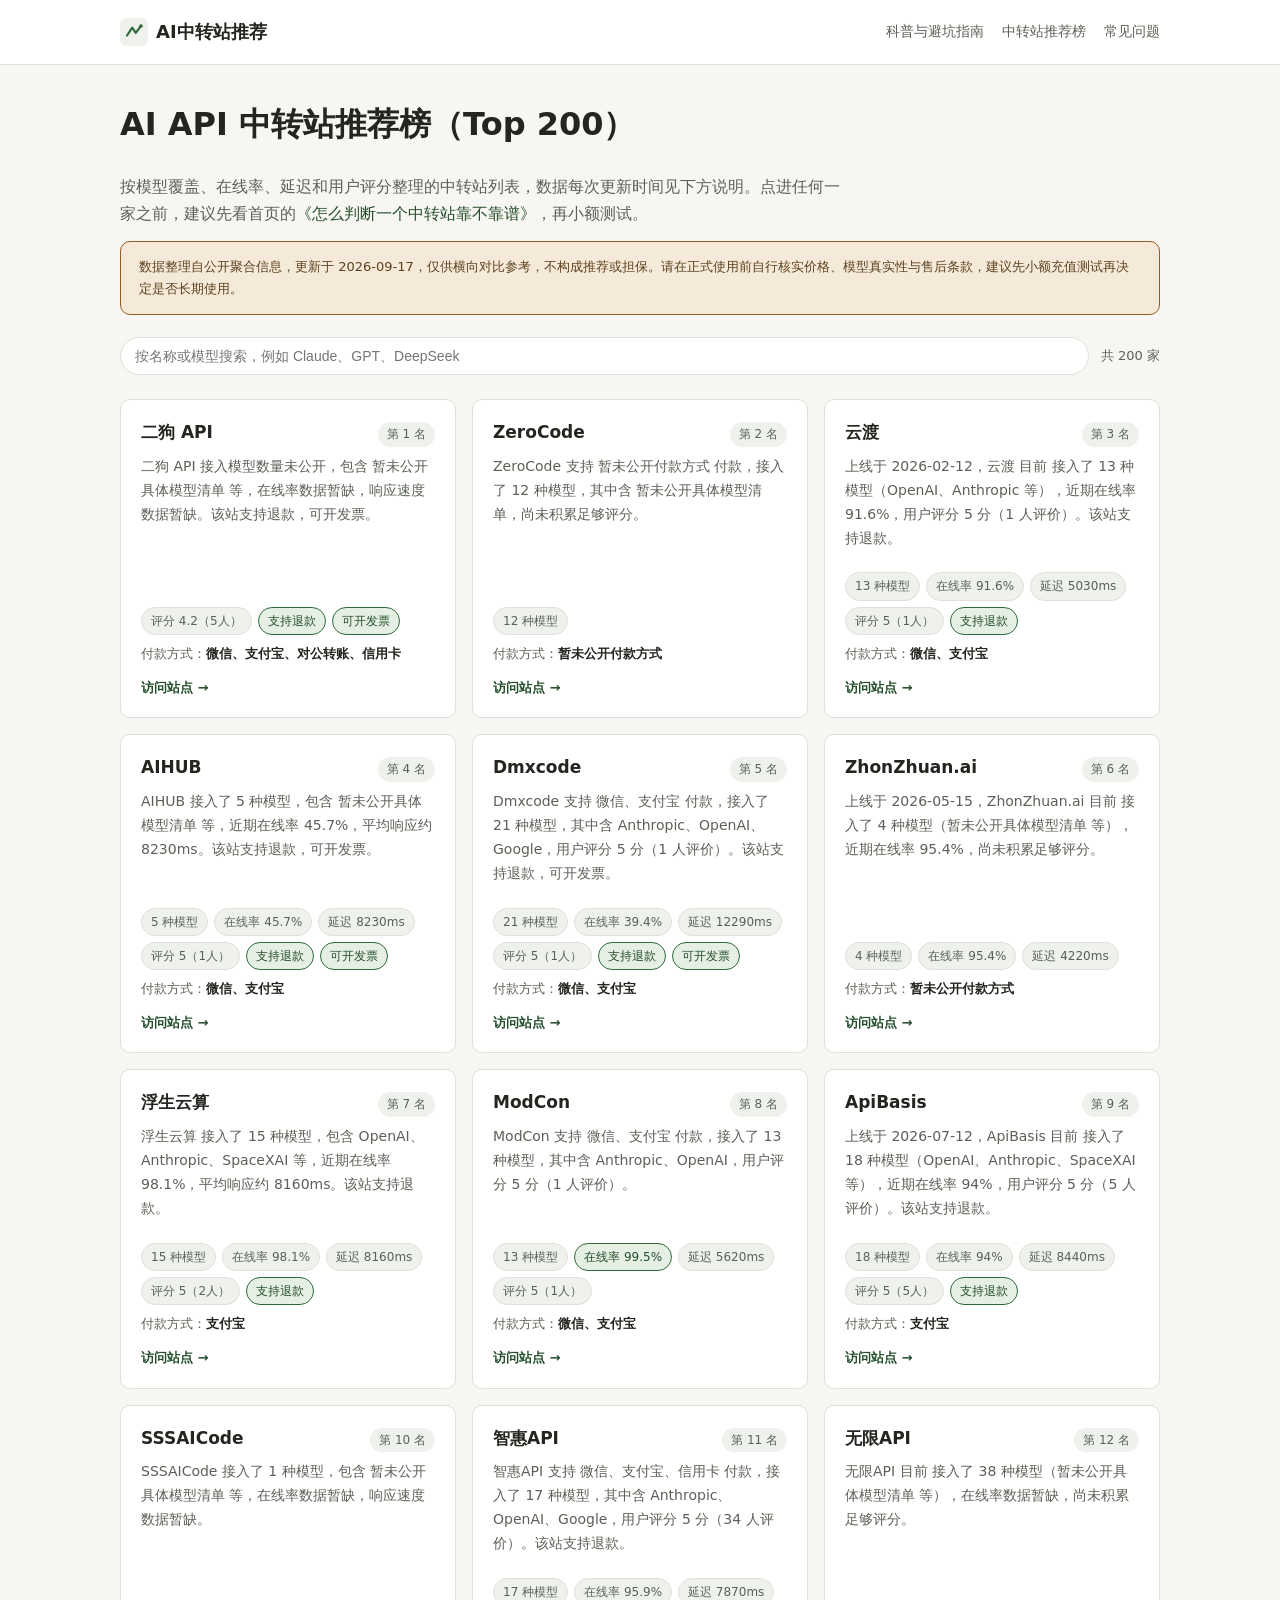
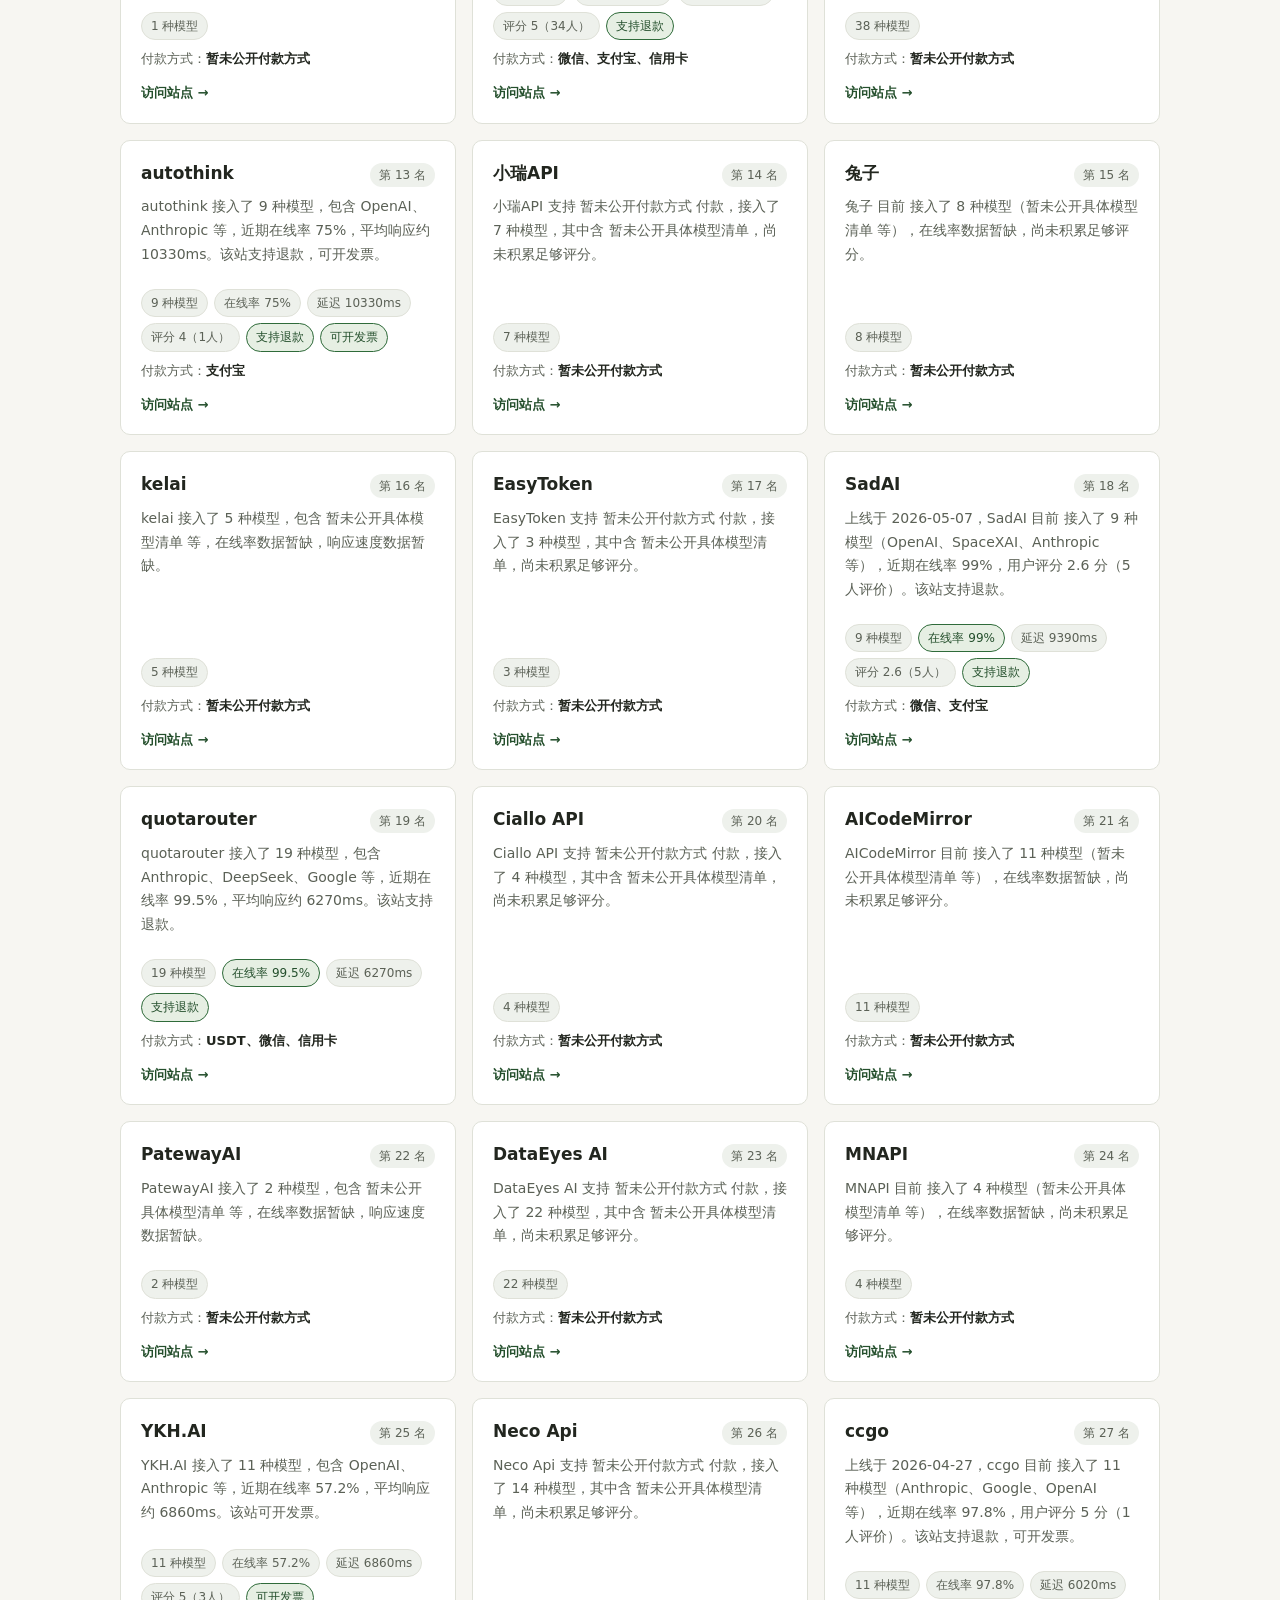
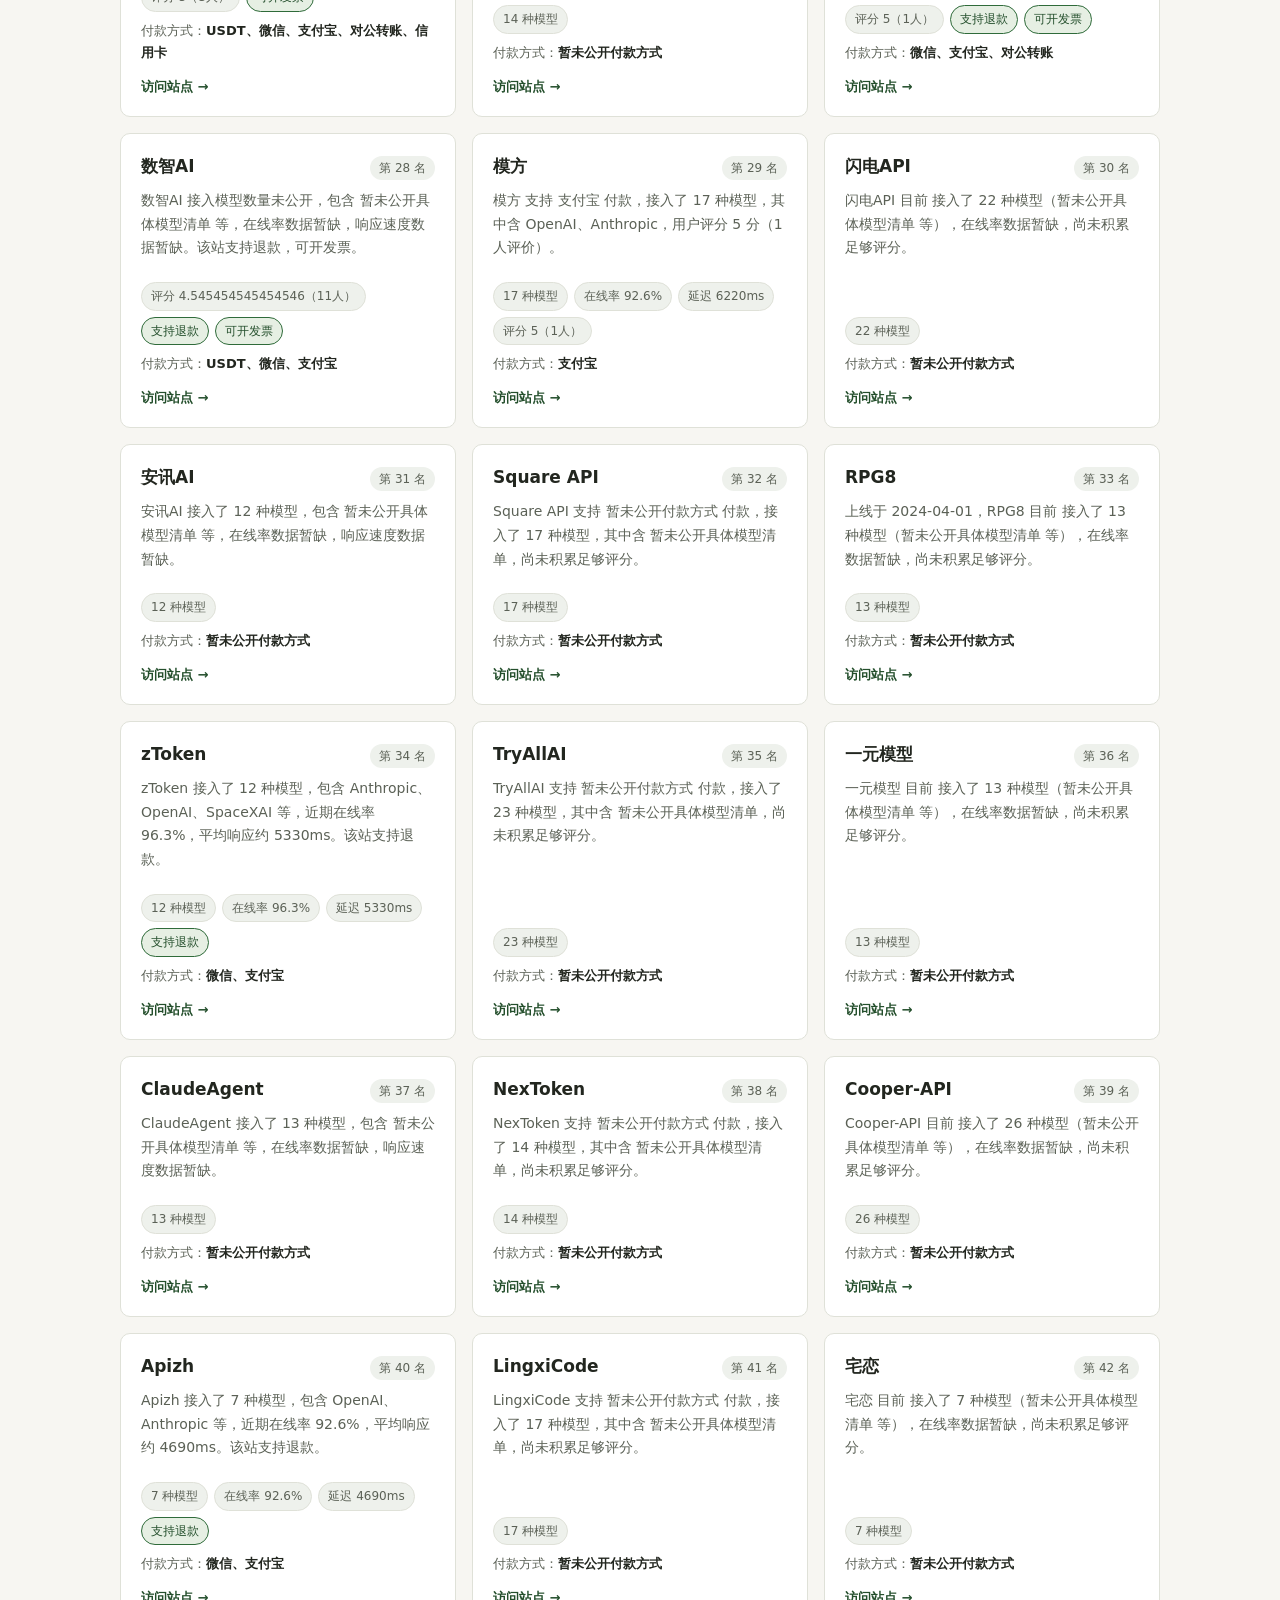
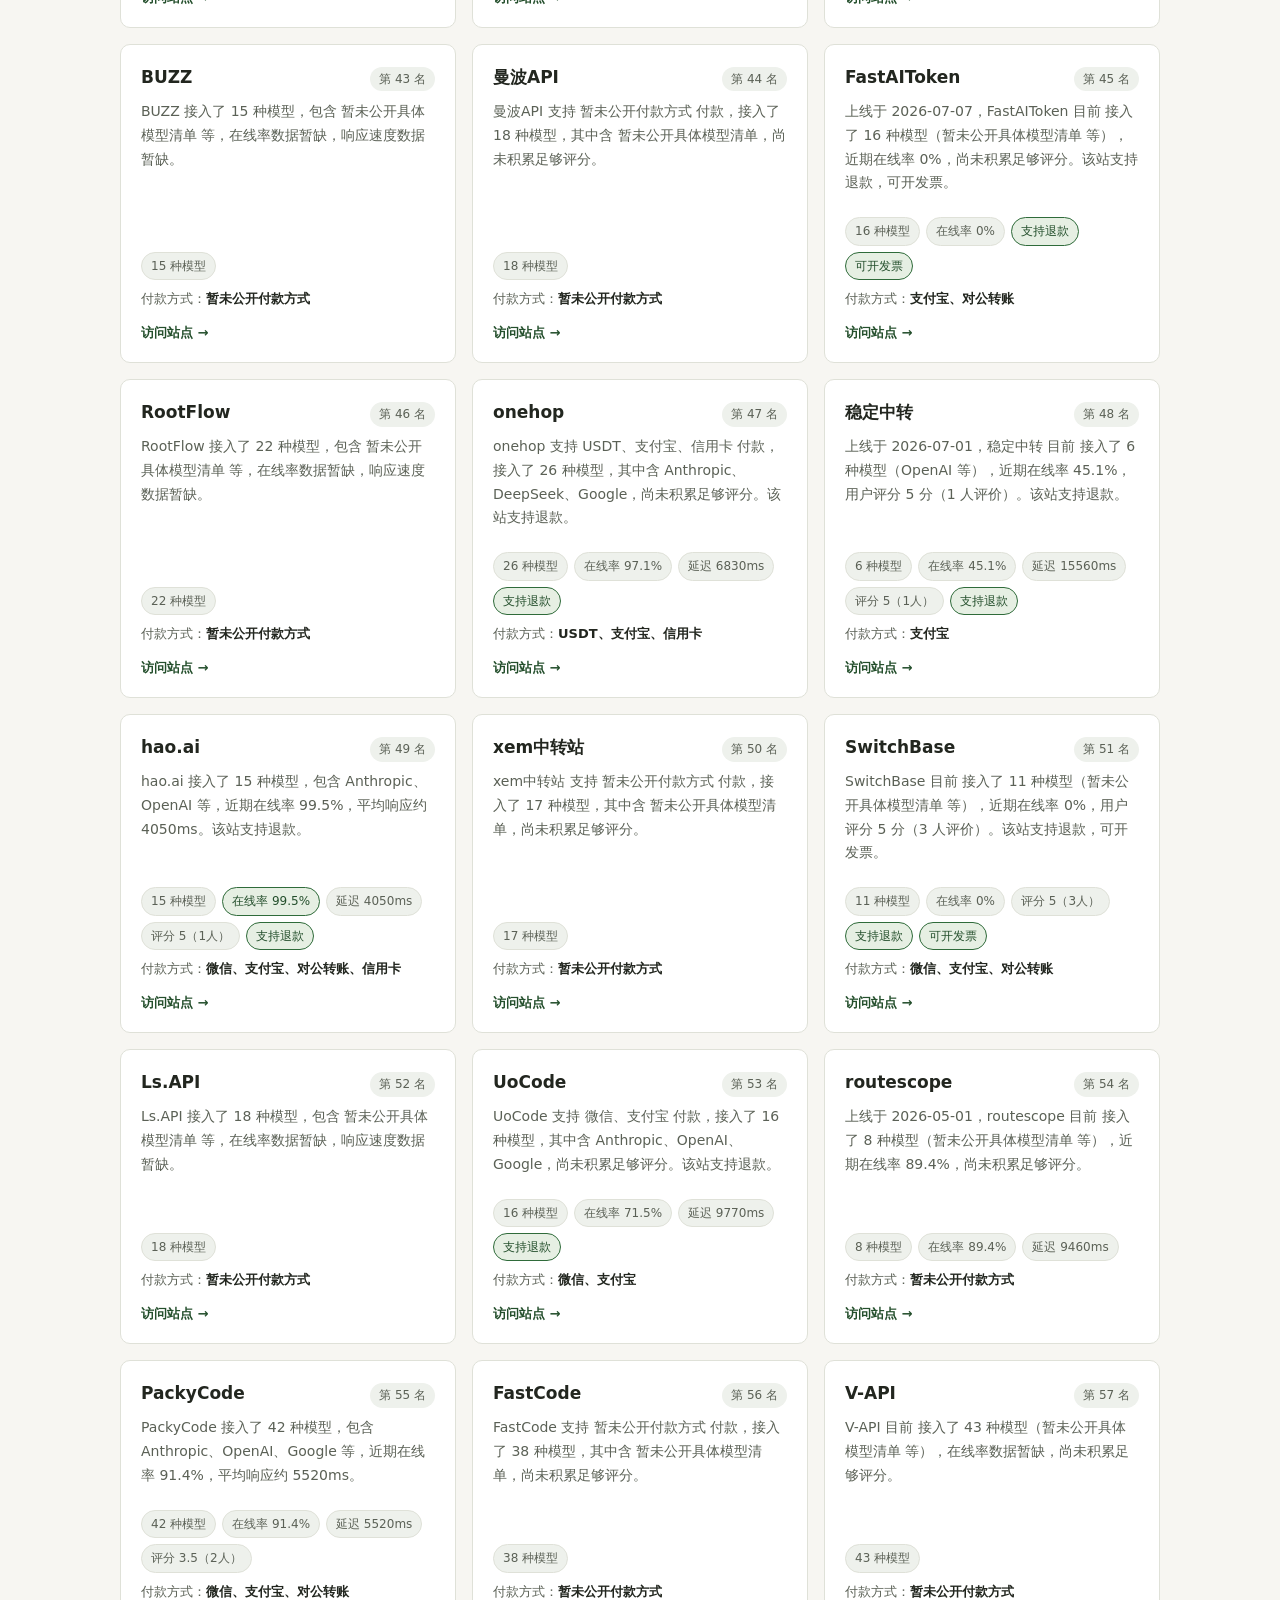
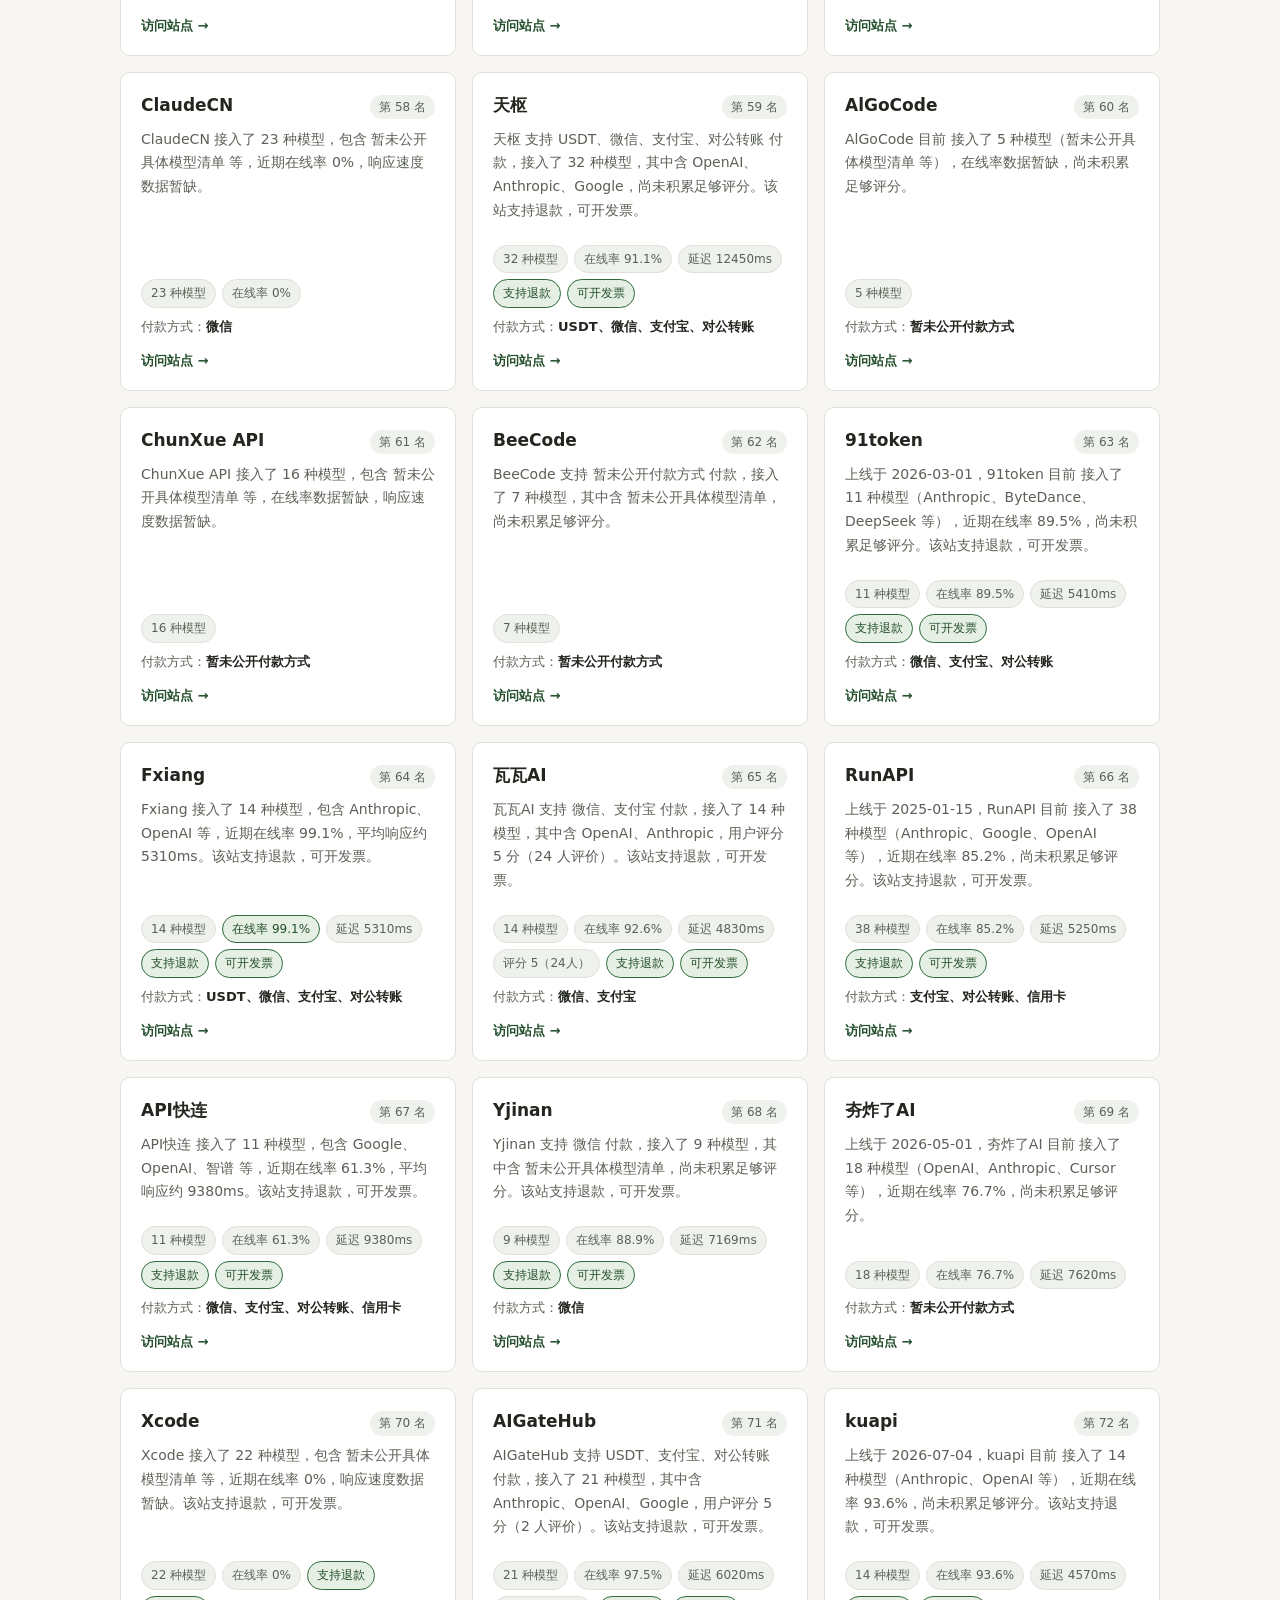
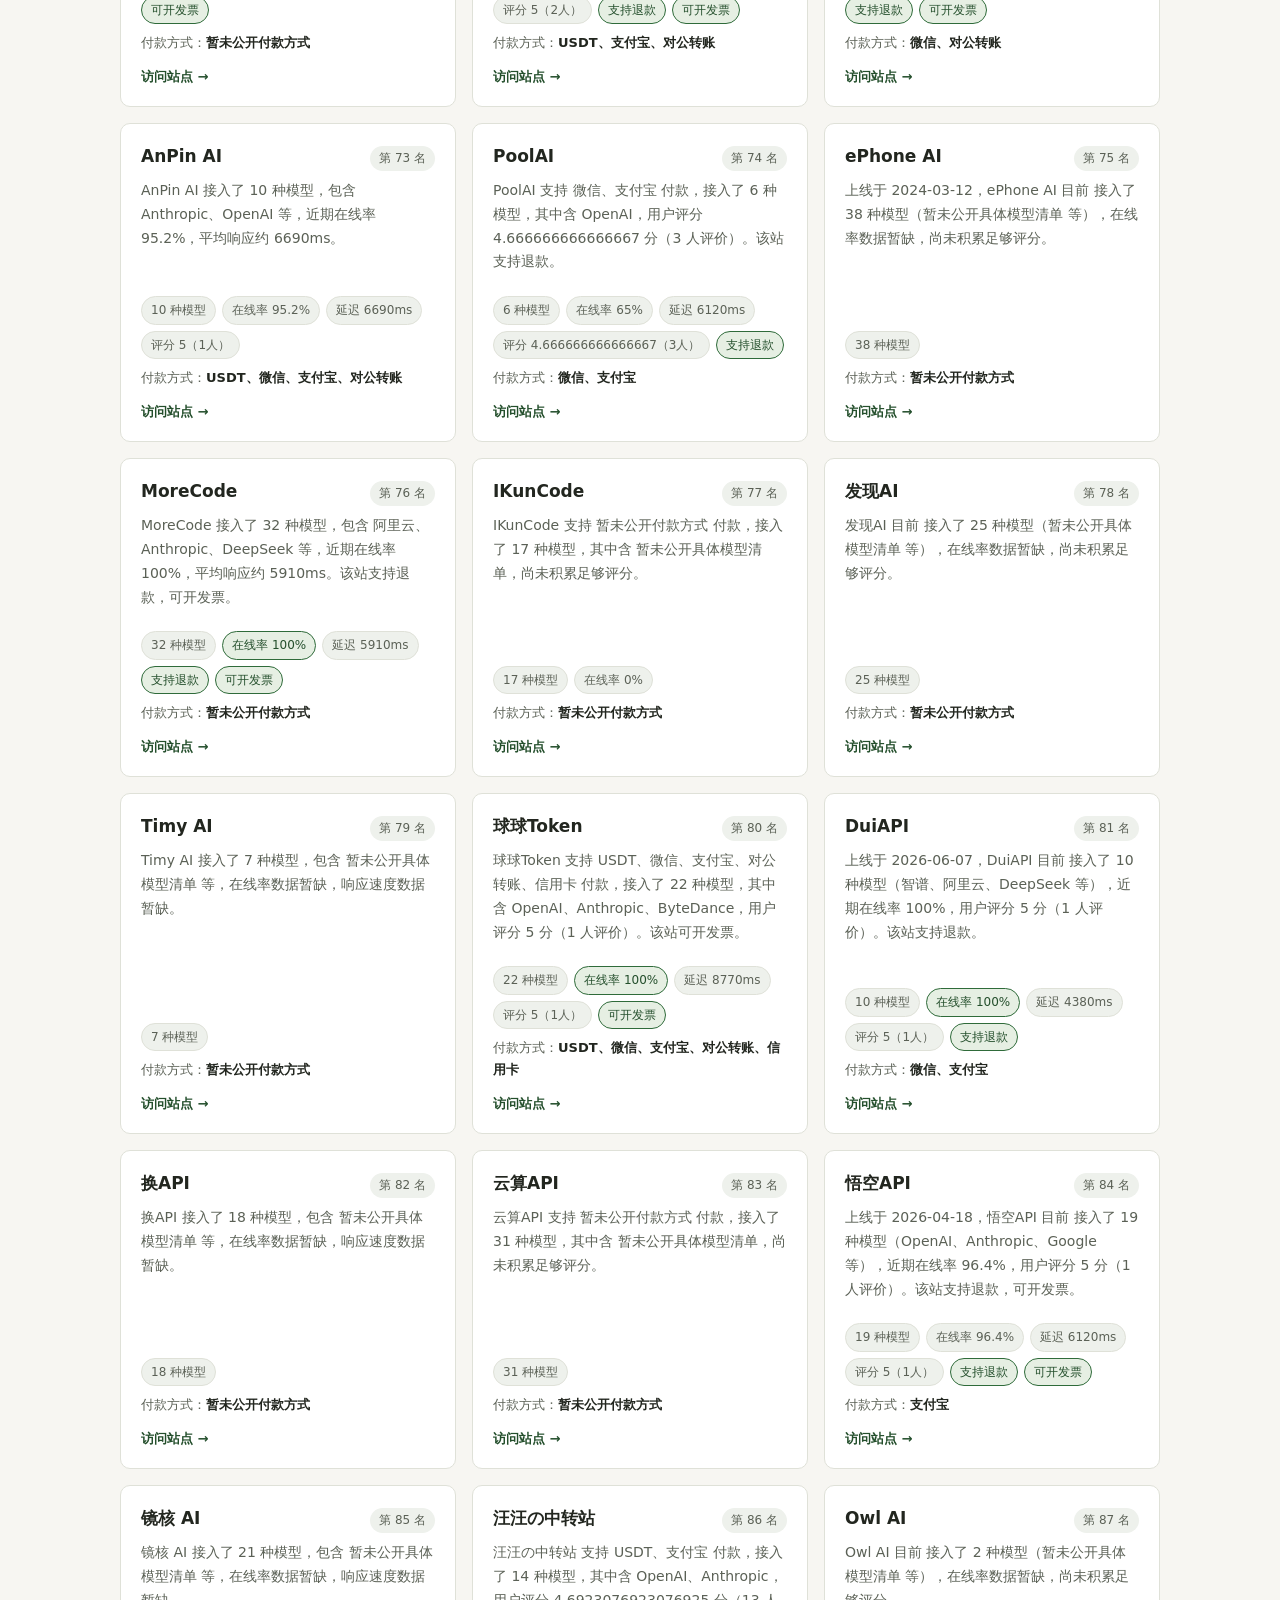
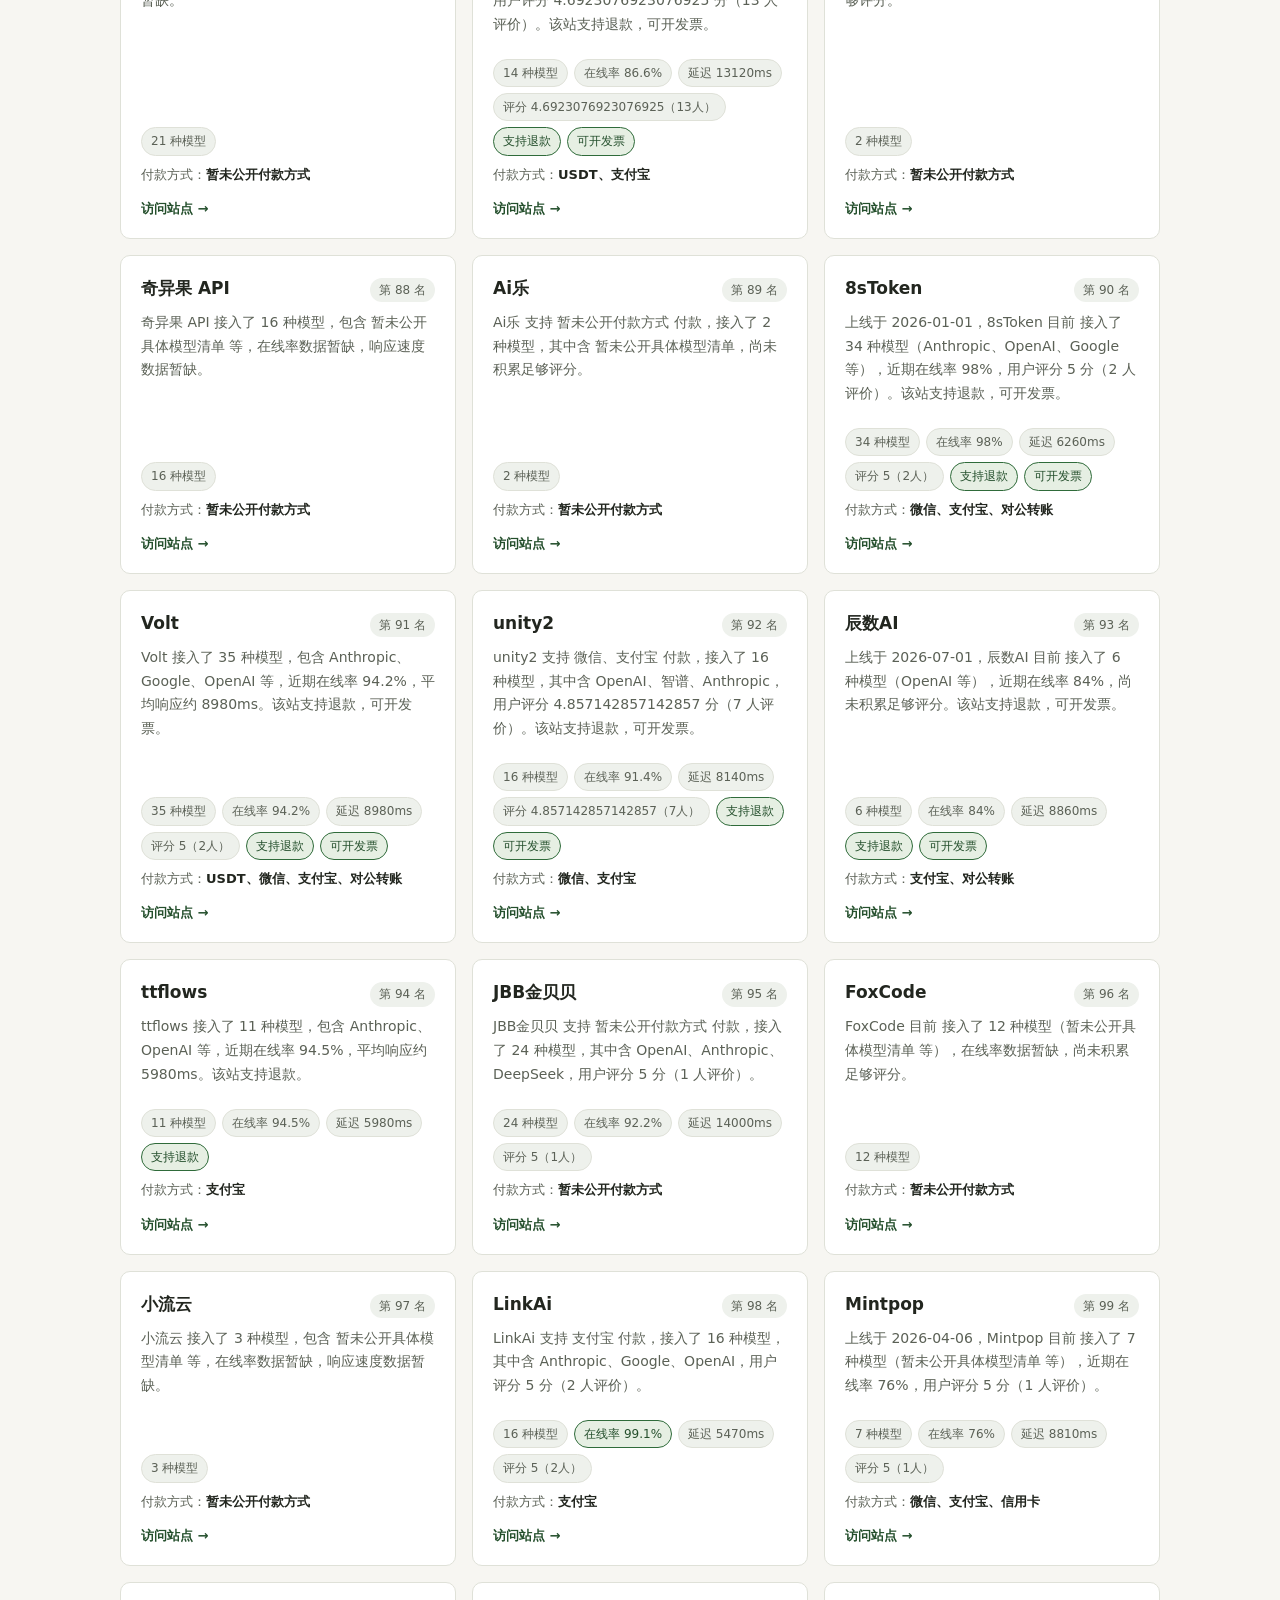
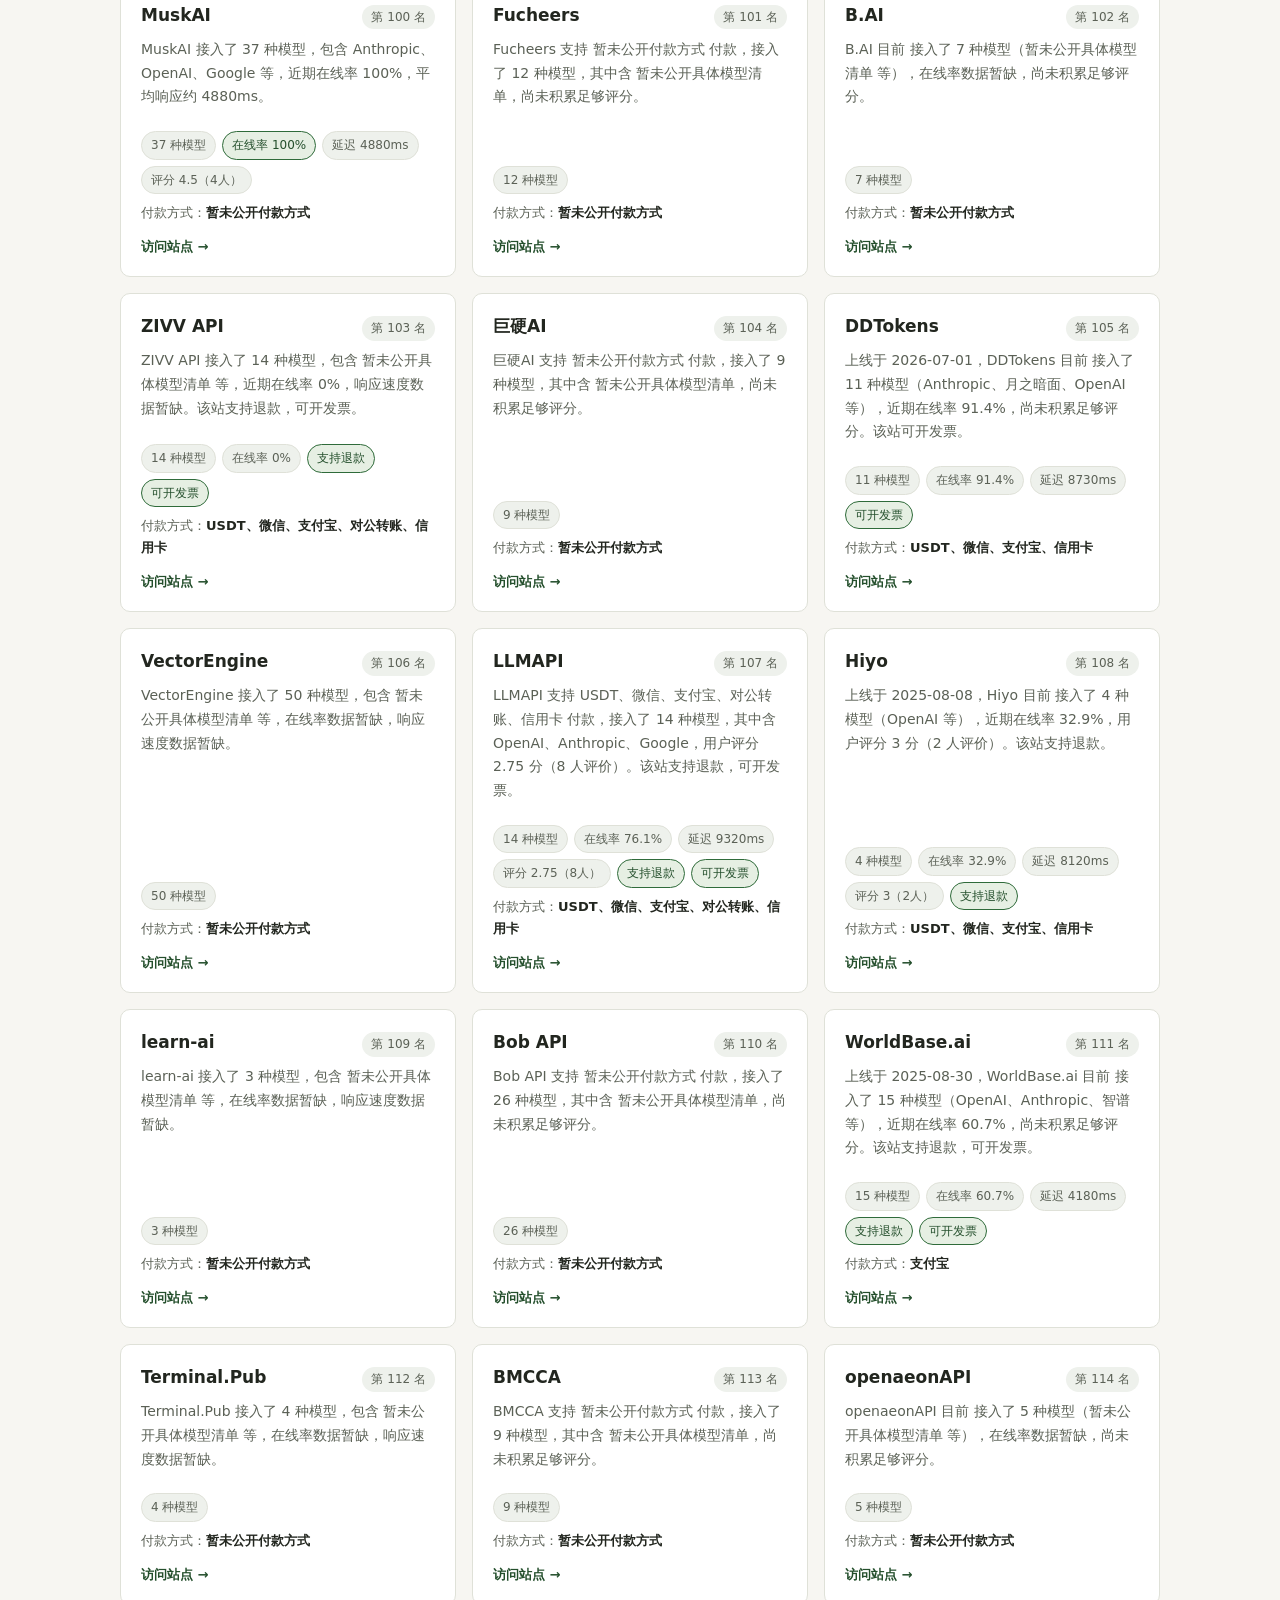
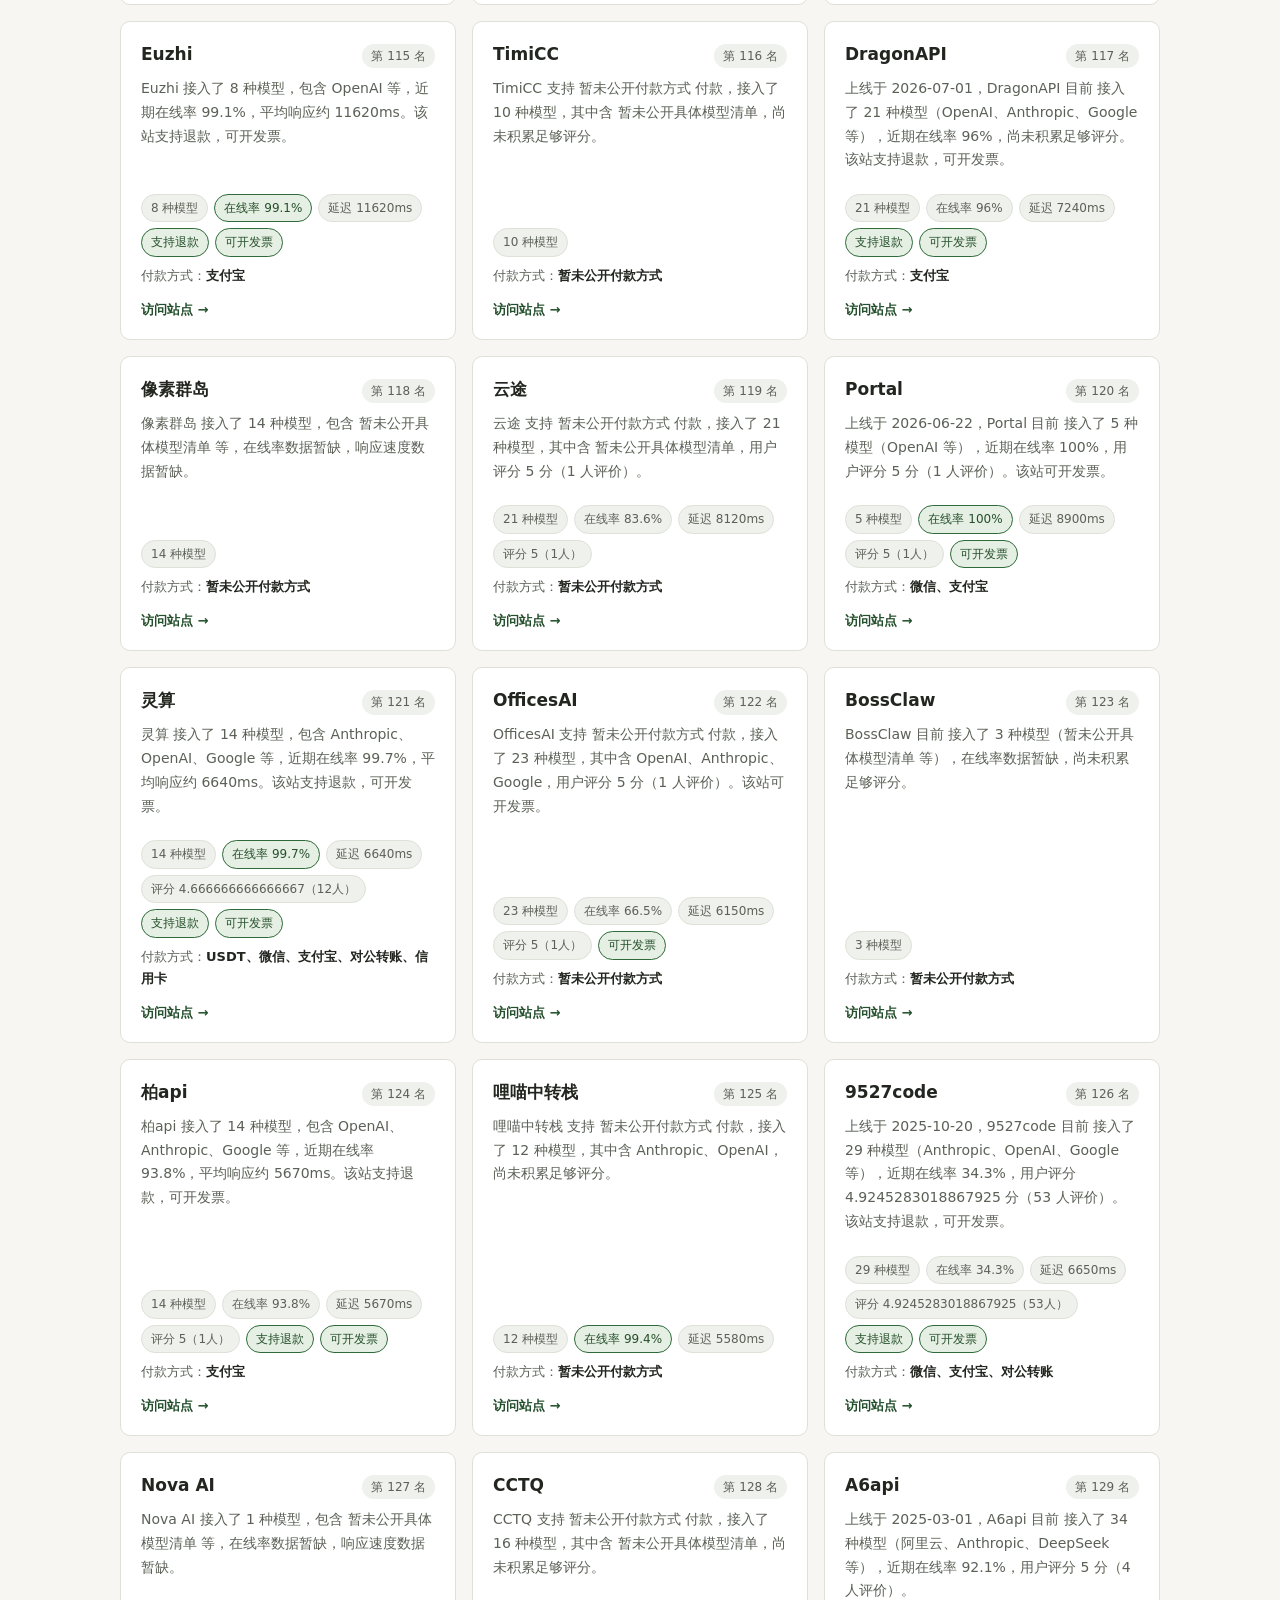
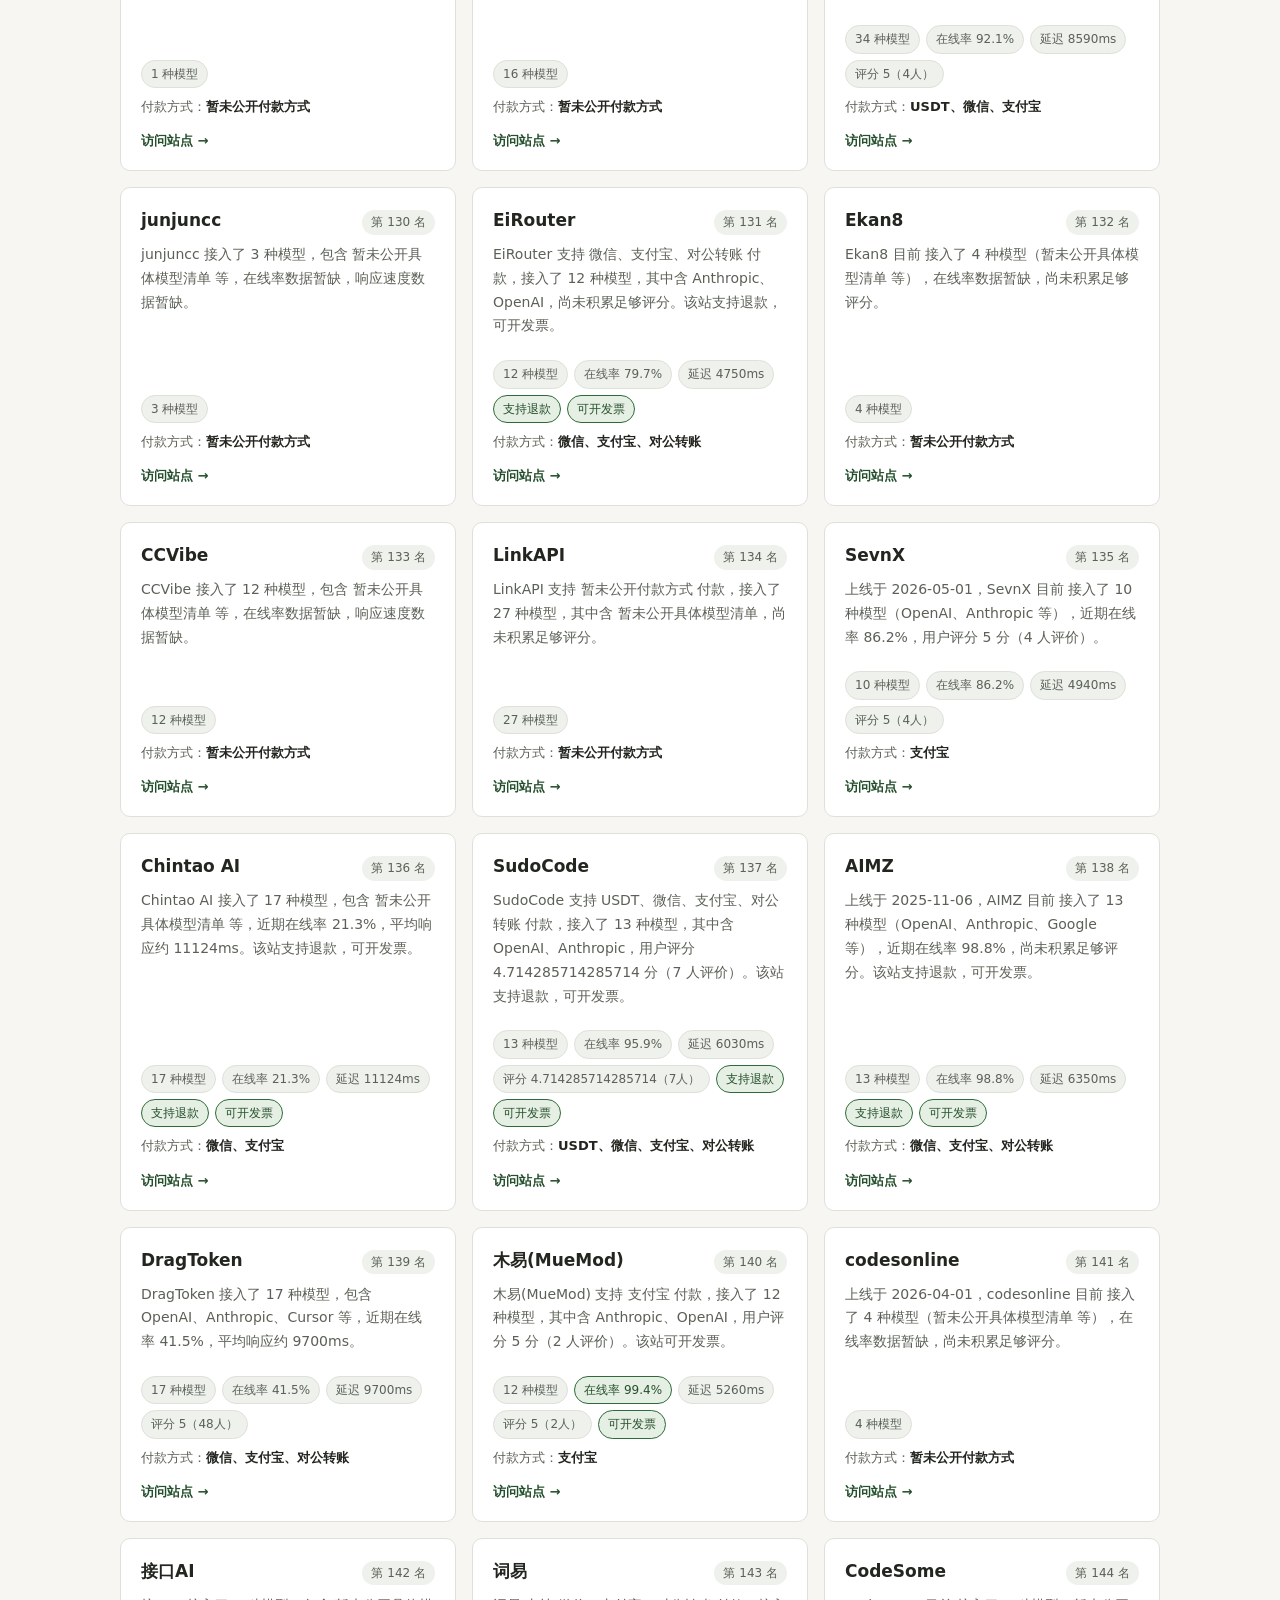
==== commit dc493272: "first commit" ====
--- a/stations/index.html
+++ b/stations/index.html
@@ -3,7 +3,7 @@
 <head>
 <meta charset="utf-8">
 <meta name="viewport" content="width=device-width, initial-scale=1">
-<title>AI API 中转站推荐榜 Top 200（2026-08-02 更新）| AI中转站推荐</title>
+<title>AI API 中转站推荐榜 Top 200（2026-09-17 更新）| AI中转站推荐</title>
 <meta name="description" content="收录 200 家 AI API 中转站，按模型覆盖数、在线率、延迟、用户评分整理，含支付方式与退款/发票信息，方便挑选前先做对比。">
 <link rel="canonical" href="https://aituijian.github.io/stations/">
 <meta name="robots" content="index,follow">
@@ -13,7 +13,7 @@
 <meta property="og:url" content="https://aituijian.github.io/stations/">
 <link rel="icon" href="/assets/favicon.svg" type="image/svg+xml">
 <link rel="stylesheet" href="/assets/style.css">
-<script type="application/ld+json">{"@context": "https://schema.org", "@type": "ItemList", "name": "AI API 中转站推荐榜", "numberOfItems": 200, "itemListElement": [{"@type": "ListItem", "position": 1, "url": "https://www.hvoyai.com/sites/kpzhucom/", "name": "猪猪 API"}, {"@type": "ListItem", "position": 2, "url": "https://www.hvoyai.com/sites/nextokenonline/", "name": "NexToken"}, {"@type": "ListItem", "position": 3, "url": "https://www.hvoyai.com/sites/autorouterio/", "name": "AutoRouter"}, {"@type": "ListItem", "position": 4, "url": "https://www.hvoyai.com/sites/ergouapicom/", "name": "二狗 API"}, {"@type": "ListItem", "position": 5, "url": "https://www.hvoyai.com/sites/codeb886top/", "name": "CCTQ"}, {"@type": "ListItem", "position": 6, "url": "https://www.hvoyai.com/sites/apiowlaitech/", "name": "Owl AI"}, {"@type": "ListItem", "position": 7, "url": "https://www.hvoyai.com/sites/chiyicncom/", "name": "词易"}, {"@type": "ListItem", "position": 8, "url": "https://www.hvoyai.com/sites/codesomeai/", "name": "CodeSome"}, {"@type": "ListItem", "position": 9, "url": "https://www.hvoyai.com/sites/originmodelflaredev/", "name": "Modelflare"}, {"@type": "ListItem", "position": 10, "url": "https://www.hvoyai.com/sites/ailuminaicc/", "name": "Lumin AI"}, {"@type": "ListItem", "position": 11, "url": "https://www.hvoyai.com/sites/apisquarefaceiconorg/", "name": "Square API"}, {"@type": "ListItem", "position": 12, "url": "https://www.hvoyai.com/sites/fucheerstop/", "name": "Fucheers"}, {"@type": "ListItem", "position": 13, "url": "https://www.hvoyai.com/sites/sparkcodetop/", "name": "SparkCode"}, {"@type": "ListItem", "position": 14, "url": "https://www.hvoyai.com/sites/chatekticc/", "name": "AI Chat"}, {"@type": "ListItem", "position": 15, "url": "https://www.hvoyai.com/sites/vibesubsapicom/", "name": "Vibe SubsAPI"}, {"@type": "ListItem", "position": 16, "url": "https://www.hvoyai.com/sites/zhonzhuanai/", "name": "ZhonZhuan.ai"}, {"@type": "ListItem", "position": 17, "url": "https://www.hvoyai.com/sites/haoai/", "name": "hao.ai"}, {"@type": "ListItem", "position": 18, "url": "https://www.hvoyai.com/sites/apinovacc/", "name": "Nova AI"}, {"@type": "ListItem", "position": 19, "url": "https://www.hvoyai.com/sites/tokenshophomes/", "name": "tokenshop"}, {"@type": "ListItem", "position": 20, "url": "https://www.hvoyai.com/sites/new050602xyz/", "name": "LingxiCode"}, {"@type": "ListItem", "position": 21, "url": "https://www.hvoyai.com/sites/noonooai/", "name": "noonoo"}, {"@type": "ListItem", "position": 22, "url": "https://www.hvoyai.com/sites/apiyou2apicom/", "name": "优兔API"}, {"@type": "ListItem", "position": 23, "url": "https://www.hvoyai.com/sites/apiqiyiguouk/", "name": "奇异果 API"}, {"@type": "ListItem", "position": 24, "url": "https://www.hvoyai.com/sites/timicccom/", "name": "TimiCC"}, {"@type": "ListItem", "position": 25, "url": "https://www.hvoyai.com/sites/aiwelsircom/", "name": "Omni"}, {"@type": "ListItem", "position": 26, "url": "https://www.hvoyai.com/sites/apizhnet/", "name": "Apizh"}, {"@type": "ListItem", "position": 27, "url": "https://www.hvoyai.com/sites/xycai/", "name": "XycAi(星道智能)"}, {"@type": "ListItem", "position": 28, "url": "https://www.hvoyai.com/sites/cunai/", "name": "CUN.ai"}, {"@type": "ListItem", "position": 29, "url": "https://www.hvoyai.com/sites/duiapicom/", "name": "DuiAPI"}, {"@type": "ListItem", "position": 30, "url": "https://www.hvoyai.com/sites/apiopenaeonai/", "name": "openaeonAPI"}, {"@type": "ListItem", "position": 31, "url": "https://www.hvoyai.com/sites/unity2ai/", "name": "unity2"}, {"@type": "ListItem", "position": 32, "url": "https://www.hvoyai.com/sites/poixecom/", "name": "Poixe AI"}, {"@type": "ListItem", "position": 33, "url": "https://www.hvoyai.com/sites/a6apicom/", "name": "A6api"}, {"@type": "ListItem", "position": 34, "url": "https://www.hvoyai.com/sites/thestocklistsite/", "name": "Flux API"}, {"@type": "ListItem", "position": 35, "url": "https://www.hvoyai.com/sites/fastaitokencom/", "name": "FastAIToken"}, {"@type": "ListItem", "position": 36, "url": "https://www.hvoyai.com/sites/callxyqxyz/", "name": "Ls.API"}, {"@type": "ListItem", "position": 37, "url": "https://www.hvoyai.com/sites/ogogai/", "name": "OGOG.AI"}, {"@type": "ListItem", "position": 38, "url": "https://www.hvoyai.com/sites/officesaitop/", "name": "OfficesAI"}, {"@type": "ListItem", "position": 39, "url": "https://www.hvoyai.com/sites/tianshuorg/", "name": "天枢"}, {"@type": "ListItem", "position": 40, "url": "https://www.hvoyai.com/sites/growupapiltd/", "name": "GrowUpAPI"}, {"@type": "ListItem", "position": 41, "url": "https://www.hvoyai.com/sites/traxnodecom/", "name": "Traxnode"}, {"@type": "ListItem", "position": 42, "url": "https://www.hvoyai.com/sites/api1314mcnet/", "name": "MoreCode"}, {"@type": "ListItem", "position": 43, "url": "https://www.hvoyai.com/sites/xdogenetwin/", "name": "OhMyGPT"}, {"@type": "ListItem", "position": 44, "url": "https://www.hvoyai.com/sites/apimuskapicc/", "name": "MuskAI"}, {"@type": "ListItem", "position": 45, "url": "https://www.hvoyai.com/sites/portal123top/", "name": "Portal"}, {"@type": "ListItem", "position": 46, "url": "https://www.hvoyai.com/sites/jbbtcc/", "name": "JBB金贝贝"}, {"@type": "ListItem", "position": 47, "url": "https://www.hvoyai.com/sites/buzzaicc/", "name": "BUZZ"}, {"@type": "ListItem", "position": 48, "url": "https://www.hvoyai.com/sites/limiaonet/", "name": "哩喵中转栈"}, {"@type": "ListItem", "position": 49, "url": "https://www.hvoyai.com/sites/bossclaworg/", "name": "BossClaw"}, {"@type": "ListItem", "position": 50, "url": "https://www.hvoyai.com/sites/sssaicodecom/", "name": "SSSAICode"}, {"@type": "ListItem", "position": 51, "url": "https://www.hvoyai.com/sites/apirpg8cn/", "name": "RPG8"}, {"@type": "ListItem", "position": 52, "url": "https://www.hvoyai.com/sites/apilelewebcn/", "name": "Ai乐"}, {"@type": "ListItem", "position": 53, "url": "https://www.hvoyai.com/sites/apisbbbbbbbbbxyz/", "name": "Neco Api"}, {"@type": "ListItem", "position": 54, "url": "https://www.hvoyai.com/sites/newapidragon3apicom/", "name": "DragonAPI"}, {"@type": "ListItem", "position": 55, "url": "https://www.hvoyai.com/sites/91tokencom/", "name": "91token"}, {"@type": "ListItem", "position": 56, "url": "https://www.hvoyai.com/sites/byeapitop/", "name": "柏api"}, {"@type": "ListItem", "position": 57, "url": "https://www.hvoyai.com/sites/beecodecc/", "name": "BeeCode"}, {"@type": "ListItem", "position": 58, "url": "https://www.hvoyai.com/sites/dawclaudecodecom/", "name": "DawCode"}, {"@type": "ListItem", "position": 59, "url": "https://www.hvoyai.com/sites/apitryallaicom/", "name": "TryAllAI"}, {"@type": "ListItem", "position": 60, "url": "https://www.hvoyai.com/sites/apiaicodemirrorcom/", "name": "AICodeMirror"}, {"@type": "ListItem", "position": 61, "url": "https://www.hvoyai.com/sites/9527codes/", "name": "9527code"}, {"@type": "ListItem", "position": 62, "url": "https://www.hvoyai.com/sites/ephoneai/", "name": "ePhone AI"}, {"@type": "ListItem", "position": 63, "url": "https://www.hvoyai.com/sites/onehopai/", "name": "onehop"}, {"@type": "ListItem", "position": 64, "url": "https://www.hvoyai.com/sites/patewayai/", "name": "PatewayAI"}, {"@type": "ListItem", "position": 65, "url": "https://www.hvoyai.com/sites/mintpopai/", "name": "Mintpop"}, {"@type": "ListItem", "position": 66, "url": "https://www.hvoyai.com/sites/ccvibecom/", "name": "CCVibe"}, {"@type": "ListItem", "position": 67, "url": "https://www.hvoyai.com/sites/packyapiai/", "name": "PackyCode"}, {"@type": "ListItem", "position": 68, "url": "https://www.hvoyai.com/sites/relaycorecn/", "name": "relaycore"}, {"@type": "ListItem", "position": 69, "url": "https://www.hvoyai.com/sites/apiklcom/", "name": "API快连"}, {"@type": "ListItem", "position": 70, "url": "https://www.hvoyai.com/sites/apixpluseplus/", "name": "数智AI"}, {"@type": "ListItem", "position": 71, "url": "https://www.hvoyai.com/sites/aihubtop/", "name": "AIHUB"}, {"@type": "ListItem", "position": 72, "url": "https://www.hvoyai.com/sites/apirootflowaicom/", "name": "RootFlow"}, {"@type": "ListItem", "position": 73, "url": "https://www.hvoyai.com/sites/aibermcom/", "name": "Aiberm"}, {"@type": "ListItem", "position": 74, "url": "https://www.hvoyai.com/sites/subrouterai/", "name": "SubRouter"}, {"@type": "ListItem", "position": 75, "url": "https://www.hvoyai.com/sites/fushengyunsuancom/", "name": "浮生云算"}, {"@type": "ListItem", "position": 76, "url": "https://www.hvoyai.com/sites/torchaiai/", "name": "TorchApi"}, {"@type": "ListItem", "position": 77, "url": "https://www.hvoyai.com/sites/minitokentop/", "name": "云算API"}, {"@type": "ListItem", "position": 78, "url": "https://www.hvoyai.com/sites/apiportercom/", "name": "Apiporter"}, {"@type": "ListItem", "position": 79, "url": "https://www.hvoyai.com/sites/ai17nascom/", "name": "镜核 AI"}, {"@type": "ListItem", "position": 80, "url": "https://www.hvoyai.com/sites/xnfiq104an1x80scom/", "name": "稳定中转"}, {"@type": "ListItem", "position": 81, "url": "https://www.hvoyai.com/sites/apiikuncodecc/", "name": "IKunCode"}, {"@type": "ListItem", "position": 82, "url": "https://www.hvoyai.com/sites/8stokencom/", "name": "8sToken"}, {"@type": "ListItem", "position": 83, "url": "https://www.hvoyai.com/sites/azzlapivip/", "name": "宅恋"}, {"@type": "ListItem", "position": 84, "url": "https://www.hvoyai.com/sites/apicloudpassspace/", "name": "云途"}, {"@type": "ListItem", "position": 85, "url": "https://www.hvoyai.com/sites/newapijunjunsite/", "name": "junjuncc"}, {"@type": "ListItem", "position": 86, "url": "https://www.hvoyai.com/sites/nekocodeai/", "name": "NekoCode"}, {"@type": "ListItem", "position": 87, "url": "https://www.hvoyai.com/sites/claudecntop/", "name": "ClaudeCN"}, {"@type": "ListItem", "position": 88, "url": "https://www.hvoyai.com/sites/apihangzhalecom/", "name": "夯炸了AI"}, {"@type": "ListItem", "position": 89, "url": "https://www.hvoyai.com/sites/linkaishop/", "name": "LinkAi"}, {"@type": "ListItem", "position": 90, "url": "https://www.hvoyai.com/sites/tkenme/", "name": "Token-AI"}, {"@type": "ListItem", "position": 91, "url": "https://www.hvoyai.com/sites/xiaoruiapicc/", "name": "小瑞API"}, {"@type": "ListItem", "position": 92, "url": "https://www.hvoyai.com/sites/coyesvg/", "name": "YesCode"}, {"@type": "ListItem", "position": 93, "url": "https://www.hvoyai.com/sites/chunxueapicom/", "name": "ChunXue API"}, {"@type": "ListItem", "position": 94, "url": "https://www.hvoyai.com/sites/codexhiyotop/", "name": "Hiyo"}, {"@type": "ListItem", "position": 95, "url": "https://www.hvoyai.com/sites/findcgcom/", "name": "发现AI"}, {"@type": "ListItem", "position": 96, "url": "https://www.hvoyai.com/sites/apitmlabstore/", "name": "Z-API"}, {"@type": "ListItem", "position": 97, "url": "https://www.hvoyai.com/sites/kuapicc/", "name": "kuapi"}, {"@type": "ListItem", "position": 98, "url": "https://www.hvoyai.com/sites/apiaigocodecom/", "name": "AlGoCode"}, {"@type": "ListItem", "position": 99, "url": "https://www.hvoyai.com/sites/apitalliusai/", "name": "tallius.ai"}, {"@type": "ListItem", "position": 100, "url": "https://www.hvoyai.com/sites/apifrontierintelligencetech/", "name": "Frontier Intelligence"}, {"@type": "ListItem", "position": 101, "url": "https://www.hvoyai.com/sites/tongapicom/", "name": "通API"}, {"@type": "ListItem", "position": 102, "url": "https://www.hvoyai.com/sites/apihack3rxcn/", "name": "Hack3rX-API"}, {"@type": "ListItem", "position": 103, "url": "https://www.hvoyai.com/sites/apimodelscubecom/", "name": "模方"}, {"@type": "ListItem", "position": 104, "url": "https://www.hvoyai.com/sites/aiztokendev/", "name": "zToken"}, {"@type": "ListItem", "position": 105, "url": "https://www.hvoyai.com/sites/poolaionline/", "name": "PoolAI"}, {"@type": "ListItem", "position": 106, "url": "https://www.hvoyai.com/sites/ccamayatoday/", "name": "BMCCA"}, {"@type": "ListItem", "position": 107, "url": "https://www.hvoyai.com/sites/toknexai/", "name": "Toknex"}, {"@type": "ListItem", "position": 108, "url": "https://www.hvoyai.com/sites/codesilkapicom/", "name": "丝绸API"}, {"@type": "ListItem", "position": 109, "url": "https://www.hvoyai.com/sites/apishiyutvcn/", "name": "像素群岛"}, {"@type": "ListItem", "position": 110, "url": "https://www.hvoyai.com/sites/modcontop/", "name": "ModCon"}, {"@type": "ListItem", "position": 111, "url": "https://www.hvoyai.com/sites/mzlonetop/", "name": "AIMZ"}, {"@type": "ListItem", "position": 112, "url": "https://www.hvoyai.com/sites/apiautothinkspace/", "name": "autothink"}, {"@type": "ListItem", "position": 113, "url": "https://www.hvoyai.com/sites/hkccplussite/", "name": "ccfly"}, {"@type": "ListItem", "position": 114, "url": "https://www.hvoyai.com/sites/yundulat/", "name": "云渡"}, {"@type": "ListItem", "position": 115, "url": "https://www.hvoyai.com/sites/mxfreecodesonlinedev/", "name": "codesonline"}, {"@type": "ListItem", "position": 116, "url": "https://www.hvoyai.com/sites/tokenfluxdev/", "name": "词元流动"}, {"@type": "ListItem", "position": 117, "url": "https://www.hvoyai.com/sites/routescopeai/", "name": "routescope"}, {"@type": "ListItem", "position": 118, "url": "https://www.hvoyai.com/sites/anpinai/", "name": "AnPin AI"}, {"@type": "ListItem", "position": 119, "url": "https://www.hvoyai.com/sites/xunsuantop/", "name": "Fxiang"}, {"@type": "ListItem", "position": 120, "url": "https://www.hvoyai.com/sites/bobdongcn/", "name": "Bob API"}, {"@type": "ListItem", "position": 121, "url": "https://www.hvoyai.com/sites/aimonikertop/", "name": "Moniker"}, {"@type": "ListItem", "position": 122, "url": "https://www.hvoyai.com/sites/ddshubcc/", "name": "DDShub"}, {"@type": "ListItem", "position": 123, "url": "https://www.hvoyai.com/sites/sudocodechat/", "name": "SudoCode"}, {"@type": "ListItem", "position": 124, "url": "https://www.hvoyai.com/sites/chintaocn/", "name": "Chintao AI"}, {"@type": "ListItem", "position": 125, "url": "https://www.hvoyai.com/sites/worldbaseai/", "name": "WorldBase.ai"}, {"@type": "ListItem", "position": 126, "url": "https://www.hvoyai.com/sites/zivvpro/", "name": "ZIVV API"}, {"@type": "ListItem", "position": 127, "url": "https://www.hvoyai.com/sites/kelaiapicc/", "name": "kelai"}, {"@type": "ListItem", "position": 128, "url": "https://www.hvoyai.com/sites/apivipcronddev/", "name": "PRY"}, {"@type": "ListItem", "position": 129, "url": "https://www.hvoyai.com/sites/huoshenaicom/", "name": "火神AI"}, {"@type": "ListItem", "position": 130, "url": "https://www.hvoyai.com/sites/terminalpub/", "name": "Terminal.Pub"}, {"@type": "ListItem", "position": 131, "url": "https://www.hvoyai.com/sites/apieuzhicom/", "name": "Euzhi"}, {"@type": "ListItem", "position": 132, "url": "https://www.hvoyai.com/sites/wkapivip/", "name": "悟空API"}, {"@type": "ListItem", "position": 133, "url": "https://www.hvoyai.com/sites/linkapiai/", "name": "LinkAPI"}, {"@type": "ListItem", "position": 134, "url": "https://www.hvoyai.com/sites/aiflashapitop/", "name": "闪电API"}, {"@type": "ListItem", "position": 135, "url": "https://www.hvoyai.com/sites/dragtokenscom/", "name": "DragToken"}, {"@type": "ListItem", "position": 136, "url": "https://www.hvoyai.com/sites/toolcodetop/", "name": "ToolCode"}, {"@type": "ListItem", "position": 137, "url": "https://www.hvoyai.com/sites/apittflowscom/", "name": "ttflows"}, {"@type": "ListItem", "position": 138, "url": "https://www.hvoyai.com/sites/dataeyesai/", "name": "DataEyes AI"}, {"@type": "ListItem", "position": 139, "url": "https://www.hvoyai.com/sites/rightcodes/", "name": "RightCode"}, {"@type": "ListItem", "position": 140, "url": "https://www.hvoyai.com/sites/apitimebackwardcom/", "name": "FastCode"}, {"@type": "ListItem", "position": 141, "url": "https://www.hvoyai.com/sites/mnapicom/", "name": "MNAPI"}, {"@type": "ListItem", "position": 142, "url": "https://www.hvoyai.com/sites/apihyhawangcom/", "name": "汪汪の中转站"}, {"@type": "ListItem", "position": 143, "url": "https://www.hvoyai.com/sites/quotarouterai/", "name": "quotarouter"}, {"@type": "ListItem", "position": 144, "url": "https://www.hvoyai.com/sites/lingsuantop/", "name": "灵算"}, {"@type": "ListItem", "position": 145, "url": "https://www.hvoyai.com/sites/aixem8k5top/", "name": "xem中转站"}, {"@type": "ListItem", "position": 146, "url": "https://www.hvoyai.com/sites/codenewclicom/", "name": "FoxCode"}, {"@type": "ListItem", "position": 147, "url": "https://www.hvoyai.com/sites/uuapinet/", "name": "UU API"}, {"@type": "ListItem", "position": 148, "url": "https://www.hvoyai.com/sites/xcodebest/", "name": "Xcode"}, {"@type": "ListItem", "position": 149, "url": "https://www.hvoyai.com/sites/bmaikun8vip/", "name": "北妈AI"}, {"@type": "ListItem", "position": 150, "url": "https://www.hvoyai.com/sites/zerocodesbs/", "name": "ZeroCode"}, {"@type": "ListItem", "position": 151, "url": "https://www.hvoyai.com/sites/xzgcasia/", "name": "辰数AI"}, {"@type": "ListItem", "position": 152, "url": "https://www.hvoyai.com/sites/aianxidccom/", "name": "安讯AI"}, {"@type": "ListItem", "position": 153, "url": "https://www.hvoyai.com/sites/apiekan8com/", "name": "Ekan8"}, {"@type": "ListItem", "position": 154, "url": "https://www.hvoyai.com/sites/uocodecom/", "name": "UoCode"}, {"@type": "ListItem", "position": 155, "url": "https://www.hvoyai.com/sites/apibasiscom/", "name": "ApiBasis"}, {"@type": "ListItem", "position": 156, "url": "https://www.hvoyai.com/sites/claudeagentcomcn/", "name": "ClaudeAgent"}, {"@type": "ListItem", "position": 157, "url": "https://www.hvoyai.com/sites/easytokencom/", "name": "EasyToken"}, {"@type": "ListItem", "position": 158, "url": "https://www.hvoyai.com/sites/sapiyujinancn/", "name": "Yjinan"}, {"@type": "ListItem", "position": 159, "url": "https://www.hvoyai.com/sites/max20cn/", "name": "baby"}, {"@type": "ListItem", "position": 160, "url": "https://www.hvoyai.com/sites/guaguaguauk/", "name": "SunnyPumpkinAPI"}, {"@type": "ListItem", "position": 161, "url": "https://www.hvoyai.com/sites/kuaidmxcodecom/", "name": "Dmxcode"}, {"@type": "ListItem", "position": 162, "url": "https://www.hvoyai.com/sites/huanapicom/", "name": "换API"}, {"@type": "ListItem", "position": 163, "url": "https://www.hvoyai.com/sites/ccgoaicom/", "name": "ccgo"}, {"@type": "ListItem", "position": 164, "url": "https://www.hvoyai.com/sites/aixlyunpro/", "name": "小流云"}, {"@type": "ListItem", "position": 165, "url": "https://www.hvoyai.com/sites/switchbasevip/", "name": "SwitchBase"}, {"@type": "ListItem", "position": 166, "url": "https://www.hvoyai.com/sites/qiuqiutokencom/", "name": "球球Token"}, {"@type": "ListItem", "position": 167, "url": "https://www.hvoyai.com/sites/muemodtop/", "name": "木易(MueMod)"}, {"@type": "ListItem", "position": 168, "url": "https://www.hvoyai.com/sites/apidiscordtoolvip/", "name": "巨硬AI"}, {"@type": "ListItem", "position": 169, "url": "https://www.hvoyai.com/sites/portalgpteamservicescom/", "name": "GPTEAM"}, {"@type": "ListItem", "position": 170, "url": "https://www.hvoyai.com/sites/manbouapicom/", "name": "曼波API"}, {"@type": "ListItem", "position": 171, "url": "https://www.hvoyai.com/sites/freelearnaitop/", "name": "learn-ai"}, {"@type": "ListItem", "position": 172, "url": "https://www.hvoyai.com/sites/cooperapicom/", "name": "Cooper-API"}, {"@type": "ListItem", "position": 173, "url": "https://www.hvoyai.com/sites/infaicc/", "name": "无限API"}, {"@type": "ListItem", "position": 174, "url": "https://www.hvoyai.com/sites/sevnxone/", "name": "SevnX"}, {"@type": "ListItem", "position": 175, "url": "https://www.hvoyai.com/sites/apibai/", "name": "B.AI"}, {"@type": "ListItem", "position": 176, "url": "https://www.hvoyai.com/sites/runapico/", "name": "RunAPI"}, {"@type": "ListItem", "position": 177, "url": "https://www.hvoyai.com/sites/apivectorengineai/", "name": "VectorEngine"}, {"@type": "ListItem", "position": 178, "url": "https://www.hvoyai.com/sites/apiaijwscom/", "name": "我的贾维斯"}, {"@type": "ListItem", "position": 179, "url": "https://www.hvoyai.com/sites/voltapiai/", "name": "Volt"}, {"@type": "ListItem", "position": 180, "url": "https://www.hvoyai.com/sites/jiekouai/", "name": "接口AI"}, {"@type": "ListItem", "position": 181, "url": "https://www.hvoyai.com/sites/eiroutercom/", "name": "EiRouter"}, {"@type": "ListItem", "position": 182, "url": "https://www.hvoyai.com/sites/kapibalaasia/", "name": "卡皮巴拉API"}, {"@type": "ListItem", "position": 183, "url": "https://www.hvoyai.com/sites/wawapitop/", "name": "瓦瓦AI"}, {"@type": "ListItem", "position": 184, "url": "https://www.hvoyai.com/sites/cialloapicn/", "name": "Ciallo API"}, {"@type": "ListItem", "position": 185, "url": "https://www.hvoyai.com/sites/apivllmproxycom/", "name": "AIGateHub"}, {"@type": "ListItem", "position": 186, "url": "https://www.hvoyai.com/sites/apiapi2cncom/", "name": "智惠API"}, {"@type": "ListItem", "position": 187, "url": "https://www.hvoyai.com/sites/sadaicc/", "name": "SadAI"}, {"@type": "ListItem", "position": 188, "url": "https://www.hvoyai.com/sites/llmapipro/", "name": "LLMAPI"}, {"@type": "ListItem", "position": 189, "url": "https://www.hvoyai.com/sites/timyaicom/", "name": "Timy AI"}, {"@type": "ListItem", "position": 190, "url": "https://www.hvoyai.com/sites/forapiai/", "name": "ForApi"}, {"@type": "ListItem", "position": 191, "url": "https://www.hvoyai.com/sites/apiykhai/", "name": "YKH.AI"}, {"@type": "ListItem", "position": 192, "url": "https://www.hvoyai.com/sites/aicentoshk/", "name": "星辰"}, {"@type": "ListItem", "position": 193, "url": "https://www.hvoyai.com/sites/timesniperclub/", "name": "一元模型"}, {"@type": "ListItem", "position": 194, "url": "https://www.hvoyai.com/sites/apigptge/", "name": "V-API"}, {"@type": "ListItem", "position": 195, "url": "https://www.hvoyai.com/sites/ususclaudeus/", "name": "Flux AI"}, {"@type": "ListItem", "position": 196, "url": "https://www.hvoyai.com/sites/aiapifycom/", "name": "AIApify"}, {"@type": "ListItem", "position": 197, "url": "https://www.hvoyai.com/sites/usertocodexcom/", "name": "ToCodex"}, {"@type": "ListItem", "position": 198, "url": "https://www.hvoyai.com/sites/apituzicom/", "name": "兔子"}, {"@type": "ListItem", "position": 199, "url": "https://www.hvoyai.com/sites/dragoncodecodes/", "name": "Dragoncode"}, {"@type": "ListItem", "position": 200, "url": "https://www.hvoyai.com/sites/apiddtcom/", "name": "DDTokens"}]}</script>
+<script type="application/ld+json">{"@context": "https://schema.org", "@type": "ItemList", "name": "AI API 中转站推荐榜", "numberOfItems": 200, "itemListElement": [{"@type": "ListItem", "position": 1, "url": "https://www.hvoyai.com/sites/ergouapicom/", "name": "二狗 API"}, {"@type": "ListItem", "position": 2, "url": "https://www.hvoyai.com/sites/zerocodesbs/", "name": "ZeroCode"}, {"@type": "ListItem", "position": 3, "url": "https://www.hvoyai.com/sites/yundulat/", "name": "云渡"}, {"@type": "ListItem", "position": 4, "url": "https://www.hvoyai.com/sites/aihubtop/", "name": "AIHUB"}, {"@type": "ListItem", "position": 5, "url": "https://www.hvoyai.com/sites/kuaidmxcodecom/", "name": "Dmxcode"}, {"@type": "ListItem", "position": 6, "url": "https://www.hvoyai.com/sites/zhonzhuanai/", "name": "ZhonZhuan.ai"}, {"@type": "ListItem", "position": 7, "url": "https://www.hvoyai.com/sites/fushengyunsuancom/", "name": "浮生云算"}, {"@type": "ListItem", "position": 8, "url": "https://www.hvoyai.com/sites/modcontop/", "name": "ModCon"}, {"@type": "ListItem", "position": 9, "url": "https://www.hvoyai.com/sites/apibasiscom/", "name": "ApiBasis"}, {"@type": "ListItem", "position": 10, "url": "https://www.hvoyai.com/sites/sssaicodecom/", "name": "SSSAICode"}, {"@type": "ListItem", "position": 11, "url": "https://www.hvoyai.com/sites/apiapi2cncom/", "name": "智惠API"}, {"@type": "ListItem", "position": 12, "url": "https://www.hvoyai.com/sites/infaicc/", "name": "无限API"}, {"@type": "ListItem", "position": 13, "url": "https://www.hvoyai.com/sites/apiautothinkspace/", "name": "autothink"}, {"@type": "ListItem", "position": 14, "url": "https://www.hvoyai.com/sites/xiaoruiapicc/", "name": "小瑞API"}, {"@type": "ListItem", "position": 15, "url": "https://www.hvoyai.com/sites/apituzicom/", "name": "兔子"}, {"@type": "ListItem", "position": 16, "url": "https://www.hvoyai.com/sites/kelaiapicc/", "name": "kelai"}, {"@type": "ListItem", "position": 17, "url": "https://www.hvoyai.com/sites/easytokencom/", "name": "EasyToken"}, {"@type": "ListItem", "position": 18, "url": "https://www.hvoyai.com/sites/sadaicc/", "name": "SadAI"}, {"@type": "ListItem", "position": 19, "url": "https://www.hvoyai.com/sites/quotarouterai/", "name": "quotarouter"}, {"@type": "ListItem", "position": 20, "url": "https://www.hvoyai.com/sites/cialloapicn/", "name": "Ciallo API"}, {"@type": "ListItem", "position": 21, "url": "https://www.hvoyai.com/sites/apiaicodemirrorcom/", "name": "AICodeMirror"}, {"@type": "ListItem", "position": 22, "url": "https://www.hvoyai.com/sites/patewayai/", "name": "PatewayAI"}, {"@type": "ListItem", "position": 23, "url": "https://www.hvoyai.com/sites/dataeyesai/", "name": "DataEyes AI"}, {"@type": "ListItem", "position": 24, "url": "https://www.hvoyai.com/sites/mnapicom/", "name": "MNAPI"}, {"@type": "ListItem", "position": 25, "url": "https://www.hvoyai.com/sites/apiykhai/", "name": "YKH.AI"}, {"@type": "ListItem", "position": 26, "url": "https://www.hvoyai.com/sites/apisbbbbbbbbbxyz/", "name": "Neco Api"}, {"@type": "ListItem", "position": 27, "url": "https://www.hvoyai.com/sites/ccgoaicom/", "name": "ccgo"}, {"@type": "ListItem", "position": 28, "url": "https://www.hvoyai.com/sites/apixpluseplus/", "name": "数智AI"}, {"@type": "ListItem", "position": 29, "url": "https://www.hvoyai.com/sites/apimodelscubecom/", "name": "模方"}, {"@type": "ListItem", "position": 30, "url": "https://www.hvoyai.com/sites/aiflashapitop/", "name": "闪电API"}, {"@type": "ListItem", "position": 31, "url": "https://www.hvoyai.com/sites/aianxidccom/", "name": "安讯AI"}, {"@type": "ListItem", "position": 32, "url": "https://www.hvoyai.com/sites/apisquarefaceiconorg/", "name": "Square API"}, {"@type": "ListItem", "position": 33, "url": "https://www.hvoyai.com/sites/apirpg8cn/", "name": "RPG8"}, {"@type": "ListItem", "position": 34, "url": "https://www.hvoyai.com/sites/aiztokendev/", "name": "zToken"}, {"@type": "ListItem", "position": 35, "url": "https://www.hvoyai.com/sites/apitryallaicom/", "name": "TryAllAI"}, {"@type": "ListItem", "position": 36, "url": "https://www.hvoyai.com/sites/timesniperclub/", "name": "一元模型"}, {"@type": "ListItem", "position": 37, "url": "https://www.hvoyai.com/sites/claudeagentcomcn/", "name": "ClaudeAgent"}, {"@type": "ListItem", "position": 38, "url": "https://www.hvoyai.com/sites/nextokenonline/", "name": "NexToken"}, {"@type": "ListItem", "position": 39, "url": "https://www.hvoyai.com/sites/cooperapicom/", "name": "Cooper-API"}, {"@type": "ListItem", "position": 40, "url": "https://www.hvoyai.com/sites/apizhnet/", "name": "Apizh"}, {"@type": "ListItem", "position": 41, "url": "https://www.hvoyai.com/sites/new050602xyz/", "name": "LingxiCode"}, {"@type": "ListItem", "position": 42, "url": "https://www.hvoyai.com/sites/azzlapivip/", "name": "宅恋"}, {"@type": "ListItem", "position": 43, "url": "https://www.hvoyai.com/sites/buzzaicc/", "name": "BUZZ"}, {"@type": "ListItem", "position": 44, "url": "https://www.hvoyai.com/sites/manbouapicom/", "name": "曼波API"}, {"@type": "ListItem", "position": 45, "url": "https://www.hvoyai.com/sites/fastaitokencom/", "name": "FastAIToken"}, {"@type": "ListItem", "position": 46, "url": "https://www.hvoyai.com/sites/apirootflowaicom/", "name": "RootFlow"}, {"@type": "ListItem", "position": 47, "url": "https://www.hvoyai.com/sites/onehopai/", "name": "onehop"}, {"@type": "ListItem", "position": 48, "url": "https://www.hvoyai.com/sites/xnfiq104an1x80scom/", "name": "稳定中转"}, {"@type": "ListItem", "position": 49, "url": "https://www.hvoyai.com/sites/haoai/", "name": "hao.ai"}, {"@type": "ListItem", "position": 50, "url": "https://www.hvoyai.com/sites/aixem8k5top/", "name": "xem中转站"}, {"@type": "ListItem", "position": 51, "url": "https://www.hvoyai.com/sites/switchbasevip/", "name": "SwitchBase"}, {"@type": "ListItem", "position": 52, "url": "https://www.hvoyai.com/sites/callxyqxyz/", "name": "Ls.API"}, {"@type": "ListItem", "position": 53, "url": "https://www.hvoyai.com/sites/uocodecom/", "name": "UoCode"}, {"@type": "ListItem", "position": 54, "url": "https://www.hvoyai.com/sites/routescopeai/", "name": "routescope"}, {"@type": "ListItem", "position": 55, "url": "https://www.hvoyai.com/sites/packyapiai/", "name": "PackyCode"}, {"@type": "ListItem", "position": 56, "url": "https://www.hvoyai.com/sites/apitimebackwardcom/", "name": "FastCode"}, {"@type": "ListItem", "position": 57, "url": "https://www.hvoyai.com/sites/apigptge/", "name": "V-API"}, {"@type": "ListItem", "position": 58, "url": "https://www.hvoyai.com/sites/claudecntop/", "name": "ClaudeCN"}, {"@type": "ListItem", "position": 59, "url": "https://www.hvoyai.com/sites/tianshuorg/", "name": "天枢"}, {"@type": "ListItem", "position": 60, "url": "https://www.hvoyai.com/sites/apiaigocodecom/", "name": "AlGoCode"}, {"@type": "ListItem", "position": 61, "url": "https://www.hvoyai.com/sites/chunxueapicom/", "name": "ChunXue API"}, {"@type": "ListItem", "position": 62, "url": "https://www.hvoyai.com/sites/beecodecc/", "name": "BeeCode"}, {"@type": "ListItem", "position": 63, "url": "https://www.hvoyai.com/sites/91tokencom/", "name": "91token"}, {"@type": "ListItem", "position": 64, "url": "https://www.hvoyai.com/sites/xunsuantop/", "name": "Fxiang"}, {"@type": "ListItem", "position": 65, "url": "https://www.hvoyai.com/sites/wawapitop/", "name": "瓦瓦AI"}, {"@type": "ListItem", "position": 66, "url": "https://www.hvoyai.com/sites/runapico/", "name": "RunAPI"}, {"@type": "ListItem", "position": 67, "url": "https://www.hvoyai.com/sites/apiklcom/", "name": "API快连"}, {"@type": "ListItem", "position": 68, "url": "https://www.hvoyai.com/sites/sapiyujinancn/", "name": "Yjinan"}, {"@type": "ListItem", "position": 69, "url": "https://www.hvoyai.com/sites/apihangzhalecom/", "name": "夯炸了AI"}, {"@type": "ListItem", "position": 70, "url": "https://www.hvoyai.com/sites/xcodebest/", "name": "Xcode"}, {"@type": "ListItem", "position": 71, "url": "https://www.hvoyai.com/sites/apivllmproxycom/", "name": "AIGateHub"}, {"@type": "ListItem", "position": 72, "url": "https://www.hvoyai.com/sites/kuapicc/", "name": "kuapi"}, {"@type": "ListItem", "position": 73, "url": "https://www.hvoyai.com/sites/anpinai/", "name": "AnPin AI"}, {"@type": "ListItem", "position": 74, "url": "https://www.hvoyai.com/sites/poolaionline/", "name": "PoolAI"}, {"@type": "ListItem", "position": 75, "url": "https://www.hvoyai.com/sites/ephoneai/", "name": "ePhone AI"}, {"@type": "ListItem", "position": 76, "url": "https://www.hvoyai.com/sites/api1314mcnet/", "name": "MoreCode"}, {"@type": "ListItem", "position": 77, "url": "https://www.hvoyai.com/sites/apiikuncodecc/", "name": "IKunCode"}, {"@type": "ListItem", "position": 78, "url": "https://www.hvoyai.com/sites/findcgcom/", "name": "发现AI"}, {"@type": "ListItem", "position": 79, "url": "https://www.hvoyai.com/sites/timyaicom/", "name": "Timy AI"}, {"@type": "ListItem", "position": 80, "url": "https://www.hvoyai.com/sites/qiuqiutokencom/", "name": "球球Token"}, {"@type": "ListItem", "position": 81, "url": "https://www.hvoyai.com/sites/duiapicom/", "name": "DuiAPI"}, {"@type": "ListItem", "position": 82, "url": "https://www.hvoyai.com/sites/huanapicom/", "name": "换API"}, {"@type": "ListItem", "position": 83, "url": "https://www.hvoyai.com/sites/minitokentop/", "name": "云算API"}, {"@type": "ListItem", "position": 84, "url": "https://www.hvoyai.com/sites/wkapivip/", "name": "悟空API"}, {"@type": "ListItem", "position": 85, "url": "https://www.hvoyai.com/sites/ai17nascom/", "name": "镜核 AI"}, {"@type": "ListItem", "position": 86, "url": "https://www.hvoyai.com/sites/apihyhawangcom/", "name": "汪汪の中转站"}, {"@type": "ListItem", "position": 87, "url": "https://www.hvoyai.com/sites/apiowlaitech/", "name": "Owl AI"}, {"@type": "ListItem", "position": 88, "url": "https://www.hvoyai.com/sites/apiqiyiguouk/", "name": "奇异果 API"}, {"@type": "ListItem", "position": 89, "url": "https://www.hvoyai.com/sites/apilelewebcn/", "name": "Ai乐"}, {"@type": "ListItem", "position": 90, "url": "https://www.hvoyai.com/sites/8stokencom/", "name": "8sToken"}, {"@type": "ListItem", "position": 91, "url": "https://www.hvoyai.com/sites/voltapiai/", "name": "Volt"}, {"@type": "ListItem", "position": 92, "url": "https://www.hvoyai.com/sites/unity2ai/", "name": "unity2"}, {"@type": "ListItem", "position": 93, "url": "https://www.hvoyai.com/sites/xzgcasia/", "name": "辰数AI"}, {"@type": "ListItem", "position": 94, "url": "https://www.hvoyai.com/sites/apittflowscom/", "name": "ttflows"}, {"@type": "ListItem", "position": 95, "url": "https://www.hvoyai.com/sites/jbbtcc/", "name": "JBB金贝贝"}, {"@type": "ListItem", "position": 96, "url": "https://www.hvoyai.com/sites/codenewclicom/", "name": "FoxCode"}, {"@type": "ListItem", "position": 97, "url": "https://www.hvoyai.com/sites/aixlyunpro/", "name": "小流云"}, {"@type": "ListItem", "position": 98, "url": "https://www.hvoyai.com/sites/linkaishop/", "name": "LinkAi"}, {"@type": "ListItem", "position": 99, "url": "https://www.hvoyai.com/sites/mintpopai/", "name": "Mintpop"}, {"@type": "ListItem", "position": 100, "url": "https://www.hvoyai.com/sites/apimuskapicc/", "name": "MuskAI"}, {"@type": "ListItem", "position": 101, "url": "https://www.hvoyai.com/sites/fucheerstop/", "name": "Fucheers"}, {"@type": "ListItem", "position": 102, "url": "https://www.hvoyai.com/sites/apibai/", "name": "B.AI"}, {"@type": "ListItem", "position": 103, "url": "https://www.hvoyai.com/sites/zivvpro/", "name": "ZIVV API"}, {"@type": "ListItem", "position": 104, "url": "https://www.hvoyai.com/sites/apidiscordtoolvip/", "name": "巨硬AI"}, {"@type": "ListItem", "position": 105, "url": "https://www.hvoyai.com/sites/apiddtcom/", "name": "DDTokens"}, {"@type": "ListItem", "position": 106, "url": "https://www.hvoyai.com/sites/apivectorengineai/", "name": "VectorEngine"}, {"@type": "ListItem", "position": 107, "url": "https://www.hvoyai.com/sites/llmapipro/", "name": "LLMAPI"}, {"@type": "ListItem", "position": 108, "url": "https://www.hvoyai.com/sites/codexhiyotop/", "name": "Hiyo"}, {"@type": "ListItem", "position": 109, "url": "https://www.hvoyai.com/sites/freelearnaitop/", "name": "learn-ai"}, {"@type": "ListItem", "position": 110, "url": "https://www.hvoyai.com/sites/bobdongcn/", "name": "Bob API"}, {"@type": "ListItem", "position": 111, "url": "https://www.hvoyai.com/sites/worldbaseai/", "name": "WorldBase.ai"}, {"@type": "ListItem", "position": 112, "url": "https://www.hvoyai.com/sites/terminalpub/", "name": "Terminal.Pub"}, {"@type": "ListItem", "position": 113, "url": "https://www.hvoyai.com/sites/ccamayatoday/", "name": "BMCCA"}, {"@type": "ListItem", "position": 114, "url": "https://www.hvoyai.com/sites/apiopenaeonai/", "name": "openaeonAPI"}, {"@type": "ListItem", "position": 115, "url": "https://www.hvoyai.com/sites/apieuzhicom/", "name": "Euzhi"}, {"@type": "ListItem", "position": 116, "url": "https://www.hvoyai.com/sites/timicccom/", "name": "TimiCC"}, {"@type": "ListItem", "position": 117, "url": "https://www.hvoyai.com/sites/newapidragon3apicom/", "name": "DragonAPI"}, {"@type": "ListItem", "position": 118, "url": "https://www.hvoyai.com/sites/apishiyutvcn/", "name": "像素群岛"}, {"@type": "ListItem", "position": 119, "url": "https://www.hvoyai.com/sites/apicloudpassspace/", "name": "云途"}, {"@type": "ListItem", "position": 120, "url": "https://www.hvoyai.com/sites/portal123top/", "name": "Portal"}, {"@type": "ListItem", "position": 121, "url": "https://www.hvoyai.com/sites/lingsuantop/", "name": "灵算"}, {"@type": "ListItem", "position": 122, "url": "https://www.hvoyai.com/sites/officesaitop/", "name": "OfficesAI"}, {"@type": "ListItem", "position": 123, "url": "https://www.hvoyai.com/sites/bossclaworg/", "name": "BossClaw"}, {"@type": "ListItem", "position": 124, "url": "https://www.hvoyai.com/sites/byeapitop/", "name": "柏api"}, {"@type": "ListItem", "position": 125, "url": "https://www.hvoyai.com/sites/limiaonet/", "name": "哩喵中转栈"}, {"@type": "ListItem", "position": 126, "url": "https://www.hvoyai.com/sites/9527codes/", "name": "9527code"}, {"@type": "ListItem", "position": 127, "url": "https://www.hvoyai.com/sites/apinovacc/", "name": "Nova AI"}, {"@type": "ListItem", "position": 128, "url": "https://www.hvoyai.com/sites/codeb886top/", "name": "CCTQ"}, {"@type": "ListItem", "position": 129, "url": "https://www.hvoyai.com/sites/a6apicom/", "name": "A6api"}, {"@type": "ListItem", "position": 130, "url": "https://www.hvoyai.com/sites/newapijunjunsite/", "name": "junjuncc"}, {"@type": "ListItem", "position": 131, "url": "https://www.hvoyai.com/sites/eiroutercom/", "name": "EiRouter"}, {"@type": "ListItem", "position": 132, "url": "https://www.hvoyai.com/sites/apiekan8com/", "name": "Ekan8"}, {"@type": "ListItem", "position": 133, "url": "https://www.hvoyai.com/sites/ccvibecom/", "name": "CCVibe"}, {"@type": "ListItem", "position": 134, "url": "https://www.hvoyai.com/sites/linkapiai/", "name": "LinkAPI"}, {"@type": "ListItem", "position": 135, "url": "https://www.hvoyai.com/sites/sevnxone/", "name": "SevnX"}, {"@type": "ListItem", "position": 136, "url": "https://www.hvoyai.com/sites/chintaocn/", "name": "Chintao AI"}, {"@type": "ListItem", "position": 137, "url": "https://www.hvoyai.com/sites/sudocodechat/", "name": "SudoCode"}, {"@type": "ListItem", "position": 138, "url": "https://www.hvoyai.com/sites/mzlonetop/", "name": "AIMZ"}, {"@type": "ListItem", "position": 139, "url": "https://www.hvoyai.com/sites/dragtokenscom/", "name": "DragToken"}, {"@type": "ListItem", "position": 140, "url": "https://www.hvoyai.com/sites/muemodtop/", "name": "木易(MueMod)"}, {"@type": "ListItem", "position": 141, "url": "https://www.hvoyai.com/sites/mxfreecodesonlinedev/", "name": "codesonline"}, {"@type": "ListItem", "position": 142, "url": "https://www.hvoyai.com/sites/jiekouai/", "name": "接口AI"}, {"@type": "ListItem", "position": 143, "url": "https://www.hvoyai.com/sites/chiyicncom/", "name": "词易"}, {"@type": "ListItem", "position": 144, "url": "https://www.hvoyai.com/sites/codesomeai/", "name": "CodeSome"}, {"@type": "ListItem", "position": 145, "url": "https://www.hvoyai.com/sites/torchaiai/", "name": "TorchApi"}, {"@type": "ListItem", "position": 146, "url": "https://www.hvoyai.com/sites/ususclaudeus/", "name": "Flux AI"}, {"@type": "ListItem", "position": 147, "url": "https://www.hvoyai.com/sites/usertocodexcom/", "name": "ToCodex"}, {"@type": "ListItem", "position": 148, "url": "https://www.hvoyai.com/sites/aiwelsircom/", "name": "Omni"}, {"@type": "ListItem", "position": 149, "url": "https://www.hvoyai.com/sites/nekocodeai/", "name": "NekoCode"}, {"@type": "ListItem", "position": 150, "url": "https://www.hvoyai.com/sites/aiapifycom/", "name": "AIApify"}, {"@type": "ListItem", "position": 151, "url": "https://www.hvoyai.com/sites/kapibalaasia/", "name": "卡皮巴拉API"}, {"@type": "ListItem", "position": 152, "url": "https://www.hvoyai.com/sites/kpzhucom/", "name": "猪猪 API"}, {"@type": "ListItem", "position": 153, "url": "https://www.hvoyai.com/sites/uuapinet/", "name": "UU API"}, {"@type": "ListItem", "position": 154, "url": "https://www.hvoyai.com/sites/toolcodetop/", "name": "ToolCode"}, {"@type": "ListItem", "position": 155, "url": "https://www.hvoyai.com/sites/apitalliusai/", "name": "tallius.ai"}, {"@type": "ListItem", "position": 156, "url": "https://www.hvoyai.com/sites/originmodelflaredev/", "name": "Modelflare"}, {"@type": "ListItem", "position": 157, "url": "https://www.hvoyai.com/sites/hkccplussite/", "name": "ccfly"}, {"@type": "ListItem", "position": 158, "url": "https://www.hvoyai.com/sites/apiportercom/", "name": "Apiporter"}, {"@type": "ListItem", "position": 159, "url": "https://www.hvoyai.com/sites/growupapiltd/", "name": "GrowUpAPI"}, {"@type": "ListItem", "position": 160, "url": "https://www.hvoyai.com/sites/tokenfluxdev/", "name": "词元流动"}, {"@type": "ListItem", "position": 161, "url": "https://www.hvoyai.com/sites/guaguaguauk/", "name": "SunnyPumpkinAPI"}, {"@type": "ListItem", "position": 162, "url": "https://www.hvoyai.com/sites/xdogenetwin/", "name": "OhMyGPT"}, {"@type": "ListItem", "position": 163, "url": "https://www.hvoyai.com/sites/ailuminaicc/", "name": "Lumin AI"}, {"@type": "ListItem", "position": 164, "url": "https://www.hvoyai.com/sites/autorouterio/", "name": "AutoRouter"}, {"@type": "ListItem", "position": 165, "url": "https://www.hvoyai.com/sites/huoshenaicom/", "name": "火神AI"}, {"@type": "ListItem", "position": 166, "url": "https://www.hvoyai.com/sites/ddshubcc/", "name": "DDShub"}, {"@type": "ListItem", "position": 167, "url": "https://www.hvoyai.com/sites/coyesvg/", "name": "YesCode"}, {"@type": "ListItem", "position": 168, "url": "https://www.hvoyai.com/sites/traxnodecom/", "name": "Traxnode"}, {"@type": "ListItem", "position": 169, "url": "https://www.hvoyai.com/sites/apivipcronddev/", "name": "PRY"}, {"@type": "ListItem", "position": 170, "url": "https://www.hvoyai.com/sites/bmaikun8vip/", "name": "北妈AI"}, {"@type": "ListItem", "position": 171, "url": "https://www.hvoyai.com/sites/vibesubsapicom/", "name": "Vibe SubsAPI"}, {"@type": "ListItem", "position": 172, "url": "https://www.hvoyai.com/sites/apifrontierintelligencetech/", "name": "Frontier Intelligence"}, {"@type": "ListItem", "position": 173, "url": "https://www.hvoyai.com/sites/ogogai/", "name": "OGOG.AI"}, {"@type": "ListItem", "position": 174, "url": "https://www.hvoyai.com/sites/max20cn/", "name": "baby"}, {"@type": "ListItem", "position": 175, "url": "https://www.hvoyai.com/sites/relaycorecn/", "name": "relaycore"}, {"@type": "ListItem", "position": 176, "url": "https://www.hvoyai.com/sites/subrouterai/", "name": "SubRouter"}, {"@type": "ListItem", "position": 177, "url": "https://www.hvoyai.com/sites/tongapicom/", "name": "通API"}, {"@type": "ListItem", "position": 178, "url": "https://www.hvoyai.com/sites/cunai/", "name": "CUN.ai"}, {"@type": "ListItem", "position": 179, "url": "https://www.hvoyai.com/sites/rightcodes/", "name": "RightCode"}, {"@type": "ListItem", "position": 180, "url": "https://www.hvoyai.com/sites/portalgpteamservicescom/", "name": "GPTEAM"}, {"@type": "ListItem", "position": 181, "url": "https://www.hvoyai.com/sites/noonooai/", "name": "noonoo"}, {"@type": "ListItem", "position": 182, "url": "https://www.hvoyai.com/sites/apiaijwscom/", "name": "我的贾维斯"}, {"@type": "ListItem", "position": 183, "url": "https://www.hvoyai.com/sites/codesilkapicom/", "name": "丝绸API"}, {"@type": "ListItem", "position": 184, "url": "https://www.hvoyai.com/sites/tkenme/", "name": "Token-AI"}, {"@type": "ListItem", "position": 185, "url": "https://www.hvoyai.com/sites/apiyou2apicom/", "name": "优兔API"}, {"@type": "ListItem", "position": 186, "url": "https://www.hvoyai.com/sites/dawclaudecodecom/", "name": "DawCode"}, {"@type": "ListItem", "position": 187, "url": "https://www.hvoyai.com/sites/toknexai/", "name": "Toknex"}, {"@type": "ListItem", "position": 188, "url": "https://www.hvoyai.com/sites/apitmlabstore/", "name": "Z-API"}, {"@type": "ListItem", "position": 189, "url": "https://www.hvoyai.com/sites/aibermcom/", "name": "Aiberm"}, {"@type": "ListItem", "position": 190, "url": "https://www.hvoyai.com/sites/dragoncodecodes/", "name": "Dragoncode"}, {"@type": "ListItem", "position": 191, "url": "https://www.hvoyai.com/sites/aicentoshk/", "name": "星辰"}, {"@type": "ListItem", "position": 192, "url": "https://www.hvoyai.com/sites/poixecom/", "name": "Poixe AI"}, {"@type": "ListItem", "position": 193, "url": "https://www.hvoyai.com/sites/tokenshophomes/", "name": "tokenshop"}, {"@type": "ListItem", "position": 194, "url": "https://www.hvoyai.com/sites/thestocklistsite/", "name": "Flux API"}, {"@type": "ListItem", "position": 195, "url": "https://www.hvoyai.com/sites/xycai/", "name": "XycAi(星道智能)"}, {"@type": "ListItem", "position": 196, "url": "https://www.hvoyai.com/sites/aimonikertop/", "name": "Moniker"}, {"@type": "ListItem", "position": 197, "url": "https://www.hvoyai.com/sites/forapiai/", "name": "ForApi"}, {"@type": "ListItem", "position": 198, "url": "https://www.hvoyai.com/sites/chatekticc/", "name": "AI Chat"}, {"@type": "ListItem", "position": 199, "url": "https://www.hvoyai.com/sites/sparkcodetop/", "name": "SparkCode"}, {"@type": "ListItem", "position": 200, "url": "https://www.hvoyai.com/sites/apihack3rxcn/", "name": "Hack3rX-API"}]}</script>
 <script type="application/ld+json">{"@context": "https://schema.org", "@type": "BreadcrumbList", "itemListElement": [{"@type": "ListItem", "position": 1, "name": "首页", "item": "https://aituijian.github.io/"}, {"@type": "ListItem", "position": 2, "name": "中转站推荐", "item": "https://aituijian.github.io/stations/"}]}</script>
 <script>
 var _hmt = _hmt || [];
@@ -46,7 +46,7 @@
     <p style="color:var(--text-muted);max-width:720px;">按模型覆盖、在线率、延迟和用户评分整理的中转站列表，数据每次更新时间见下方说明。点进任何一家之前，建议先看首页的<a href="/#checklist">《怎么判断一个中转站靠不靠谱》</a>，再小额测试。</p>
 
     <div class="disclaimer">
-      数据整理自公开聚合信息（来源：hvoyai.com，经 apizhongzhuan.github.io 中转抓取，快照更新于 2026-08-02），仅供横向对比参考，不构成推荐或担保。请在正式使用前自行核实价格、模型真实性与售后条款，建议先小额充值测试再决定是否长期使用。
+      数据整理自公开聚合信息，更新于 2026-09-17，仅供横向对比参考，不构成推荐或担保。请在正式使用前自行核实价格、模型真实性与售后条款，建议先小额充值测试再决定是否长期使用。
     </div>
 
     <div class="stations-toolbar">
@@ -56,43 +56,10 @@
 
     <div class="station-grid" id="station-grid">
 
-      <article class="station-card" id="1-api" data-search="猪猪 api openai spacexai anthropic google 月之暗面">
-        <div class="head">
-          <h3><a href="https://www.hvoyai.com/sites/kpzhucom/" target="_blank" rel="nofollow noopener noreferrer">猪猪 API</a></h3>
+      <article class="station-card" id="1-api" data-search="二狗 api ">
+        <div class="head">
+          <h3><a href="https://www.hvoyai.com/sites/ergouapicom/" target="_blank" rel="nofollow noopener noreferrer">二狗 API</a></h3>
           <span class="rank-badge">第 1 名</span>
-        </div>
-        <p class="summary">猪猪 API 接入了 19 种模型，包含 OpenAI、SpaceXAI、Anthropic 等，近期在线率 79.6%，平均响应约 6900ms。该站支持退款，可开发票。</p>
-        <div class="tag-row"><span class="tag">19 种模型</span><span class="tag ">在线率 79.6%</span><span class="tag">延迟 6900ms</span><span class="tag good">支持退款</span><span class="tag good">可开发票</span></div>
-        <div class="stats"><span>付款方式：<strong>微信、支付宝、对公转账</strong></span></div>
-        <a class="visit" href="https://www.hvoyai.com/sites/kpzhucom/" target="_blank" rel="nofollow noopener noreferrer">访问站点 →</a>
-      </article>
-
-      <article class="station-card" id="2-nextoken" data-search="nextoken ">
-        <div class="head">
-          <h3><a href="https://www.hvoyai.com/sites/nextokenonline/" target="_blank" rel="nofollow noopener noreferrer">NexToken</a></h3>
-          <span class="rank-badge">第 2 名</span>
-        </div>
-        <p class="summary">NexToken 支持 暂未公开付款方式 付款，接入了 14 种模型，其中含 暂未公开具体模型清单，尚未积累足够评分。</p>
-        <div class="tag-row"><span class="tag">14 种模型</span></div>
-        <div class="stats"><span>付款方式：<strong>暂未公开付款方式</strong></span></div>
-        <a class="visit" href="https://www.hvoyai.com/sites/nextokenonline/" target="_blank" rel="nofollow noopener noreferrer">访问站点 →</a>
-      </article>
-
-      <article class="station-card" id="3-autorouter" data-search="autorouter anthropic openai google deepseek minimax 月之暗面 spacexai xiaomi 智谱">
-        <div class="head">
-          <h3><a href="https://www.hvoyai.com/sites/autorouterio/" target="_blank" rel="nofollow noopener noreferrer">AutoRouter</a></h3>
-          <span class="rank-badge">第 3 名</span>
-        </div>
-        <p class="summary">上线于 2026-04-02，AutoRouter 目前 接入了 29 种模型（Anthropic、OpenAI、Google 等），近期在线率 87.7%，尚未积累足够评分。该站支持退款。</p>
-        <div class="tag-row"><span class="tag">29 种模型</span><span class="tag ">在线率 87.7%</span><span class="tag">延迟 8140ms</span><span class="tag good">支持退款</span></div>
-        <div class="stats"><span>付款方式：<strong>微信、支付宝、信用卡</strong></span></div>
-        <a class="visit" href="https://www.hvoyai.com/sites/autorouterio/" target="_blank" rel="nofollow noopener noreferrer">访问站点 →</a>
-      </article>
-
-      <article class="station-card" id="4-api" data-search="二狗 api ">
-        <div class="head">
-          <h3><a href="https://www.hvoyai.com/sites/ergouapicom/" target="_blank" rel="nofollow noopener noreferrer">二狗 API</a></h3>
-          <span class="rank-badge">第 4 名</span>
         </div>
         <p class="summary">二狗 API 接入模型数量未公开，包含 暂未公开具体模型清单 等，在线率数据暂缺，响应速度数据暂缺。该站支持退款，可开发票。</p>
         <div class="tag-row"><span class="tag">评分 4.2（5人）</span><span class="tag good">支持退款</span><span class="tag good">可开发票</span></div>
@@ -100,10 +67,1396 @@
         <a class="visit" href="https://www.hvoyai.com/sites/ergouapicom/" target="_blank" rel="nofollow noopener noreferrer">访问站点 →</a>
       </article>
 
-      <article class="station-card" id="5-cctq" data-search="cctq ">
+      <article class="station-card" id="2-zerocode" data-search="zerocode ">
+        <div class="head">
+          <h3><a href="https://www.hvoyai.com/sites/zerocodesbs/" target="_blank" rel="nofollow noopener noreferrer">ZeroCode</a></h3>
+          <span class="rank-badge">第 2 名</span>
+        </div>
+        <p class="summary">ZeroCode 支持 暂未公开付款方式 付款，接入了 12 种模型，其中含 暂未公开具体模型清单，尚未积累足够评分。</p>
+        <div class="tag-row"><span class="tag">12 种模型</span></div>
+        <div class="stats"><span>付款方式：<strong>暂未公开付款方式</strong></span></div>
+        <a class="visit" href="https://www.hvoyai.com/sites/zerocodesbs/" target="_blank" rel="nofollow noopener noreferrer">访问站点 →</a>
+      </article>
+
+      <article class="station-card" id="3-site" data-search="云渡 openai anthropic">
+        <div class="head">
+          <h3><a href="https://www.hvoyai.com/sites/yundulat/" target="_blank" rel="nofollow noopener noreferrer">云渡</a></h3>
+          <span class="rank-badge">第 3 名</span>
+        </div>
+        <p class="summary">上线于 2026-02-12，云渡 目前 接入了 13 种模型（OpenAI、Anthropic 等），近期在线率 91.6%，用户评分 5 分（1 人评价）。该站支持退款。</p>
+        <div class="tag-row"><span class="tag">13 种模型</span><span class="tag ">在线率 91.6%</span><span class="tag">延迟 5030ms</span><span class="tag">评分 5（1人）</span><span class="tag good">支持退款</span></div>
+        <div class="stats"><span>付款方式：<strong>微信、支付宝</strong></span></div>
+        <a class="visit" href="https://www.hvoyai.com/sites/yundulat/" target="_blank" rel="nofollow noopener noreferrer">访问站点 →</a>
+      </article>
+
+      <article class="station-card" id="4-aihub" data-search="aihub ">
+        <div class="head">
+          <h3><a href="https://www.hvoyai.com/sites/aihubtop/" target="_blank" rel="nofollow noopener noreferrer">AIHUB</a></h3>
+          <span class="rank-badge">第 4 名</span>
+        </div>
+        <p class="summary">AIHUB 接入了 5 种模型，包含 暂未公开具体模型清单 等，近期在线率 45.7%，平均响应约 8230ms。该站支持退款，可开发票。</p>
+        <div class="tag-row"><span class="tag">5 种模型</span><span class="tag ">在线率 45.7%</span><span class="tag">延迟 8230ms</span><span class="tag">评分 5（1人）</span><span class="tag good">支持退款</span><span class="tag good">可开发票</span></div>
+        <div class="stats"><span>付款方式：<strong>微信、支付宝</strong></span></div>
+        <a class="visit" href="https://www.hvoyai.com/sites/aihubtop/" target="_blank" rel="nofollow noopener noreferrer">访问站点 →</a>
+      </article>
+
+      <article class="station-card" id="5-dmxcode" data-search="dmxcode anthropic openai google spacexai 智谱">
+        <div class="head">
+          <h3><a href="https://www.hvoyai.com/sites/kuaidmxcodecom/" target="_blank" rel="nofollow noopener noreferrer">Dmxcode</a></h3>
+          <span class="rank-badge">第 5 名</span>
+        </div>
+        <p class="summary">Dmxcode 支持 微信、支付宝 付款，接入了 21 种模型，其中含 Anthropic、OpenAI、Google，用户评分 5 分（1 人评价）。该站支持退款，可开发票。</p>
+        <div class="tag-row"><span class="tag">21 种模型</span><span class="tag ">在线率 39.4%</span><span class="tag">延迟 12290ms</span><span class="tag">评分 5（1人）</span><span class="tag good">支持退款</span><span class="tag good">可开发票</span></div>
+        <div class="stats"><span>付款方式：<strong>微信、支付宝</strong></span></div>
+        <a class="visit" href="https://www.hvoyai.com/sites/kuaidmxcodecom/" target="_blank" rel="nofollow noopener noreferrer">访问站点 →</a>
+      </article>
+
+      <article class="station-card" id="6-zhonzhuan-ai" data-search="zhonzhuan.ai ">
+        <div class="head">
+          <h3><a href="https://www.hvoyai.com/sites/zhonzhuanai/" target="_blank" rel="nofollow noopener noreferrer">ZhonZhuan.ai</a></h3>
+          <span class="rank-badge">第 6 名</span>
+        </div>
+        <p class="summary">上线于 2026-05-15，ZhonZhuan.ai 目前 接入了 4 种模型（暂未公开具体模型清单 等），近期在线率 95.4%，尚未积累足够评分。</p>
+        <div class="tag-row"><span class="tag">4 种模型</span><span class="tag ">在线率 95.4%</span><span class="tag">延迟 4220ms</span></div>
+        <div class="stats"><span>付款方式：<strong>暂未公开付款方式</strong></span></div>
+        <a class="visit" href="https://www.hvoyai.com/sites/zhonzhuanai/" target="_blank" rel="nofollow noopener noreferrer">访问站点 →</a>
+      </article>
+
+      <article class="station-card" id="7-site" data-search="浮生云算 openai anthropic spacexai">
+        <div class="head">
+          <h3><a href="https://www.hvoyai.com/sites/fushengyunsuancom/" target="_blank" rel="nofollow noopener noreferrer">浮生云算</a></h3>
+          <span class="rank-badge">第 7 名</span>
+        </div>
+        <p class="summary">浮生云算 接入了 15 种模型，包含 OpenAI、Anthropic、SpaceXAI 等，近期在线率 98.1%，平均响应约 8160ms。该站支持退款。</p>
+        <div class="tag-row"><span class="tag">15 种模型</span><span class="tag ">在线率 98.1%</span><span class="tag">延迟 8160ms</span><span class="tag">评分 5（2人）</span><span class="tag good">支持退款</span></div>
+        <div class="stats"><span>付款方式：<strong>支付宝</strong></span></div>
+        <a class="visit" href="https://www.hvoyai.com/sites/fushengyunsuancom/" target="_blank" rel="nofollow noopener noreferrer">访问站点 →</a>
+      </article>
+
+      <article class="station-card" id="8-modcon" data-search="modcon anthropic openai">
+        <div class="head">
+          <h3><a href="https://www.hvoyai.com/sites/modcontop/" target="_blank" rel="nofollow noopener noreferrer">ModCon</a></h3>
+          <span class="rank-badge">第 8 名</span>
+        </div>
+        <p class="summary">ModCon 支持 微信、支付宝 付款，接入了 13 种模型，其中含 Anthropic、OpenAI，用户评分 5 分（1 人评价）。</p>
+        <div class="tag-row"><span class="tag">13 种模型</span><span class="tag good">在线率 99.5%</span><span class="tag">延迟 5620ms</span><span class="tag">评分 5（1人）</span></div>
+        <div class="stats"><span>付款方式：<strong>微信、支付宝</strong></span></div>
+        <a class="visit" href="https://www.hvoyai.com/sites/modcontop/" target="_blank" rel="nofollow noopener noreferrer">访问站点 →</a>
+      </article>
+
+      <article class="station-card" id="9-apibasis" data-search="apibasis openai anthropic spacexai xai google">
+        <div class="head">
+          <h3><a href="https://www.hvoyai.com/sites/apibasiscom/" target="_blank" rel="nofollow noopener noreferrer">ApiBasis</a></h3>
+          <span class="rank-badge">第 9 名</span>
+        </div>
+        <p class="summary">上线于 2026-07-12，ApiBasis 目前 接入了 18 种模型（OpenAI、Anthropic、SpaceXAI 等），近期在线率 94%，用户评分 5 分（5 人评价）。该站支持退款。</p>
+        <div class="tag-row"><span class="tag">18 种模型</span><span class="tag ">在线率 94%</span><span class="tag">延迟 8440ms</span><span class="tag">评分 5（5人）</span><span class="tag good">支持退款</span></div>
+        <div class="stats"><span>付款方式：<strong>支付宝</strong></span></div>
+        <a class="visit" href="https://www.hvoyai.com/sites/apibasiscom/" target="_blank" rel="nofollow noopener noreferrer">访问站点 →</a>
+      </article>
+
+      <article class="station-card" id="10-sssaicode" data-search="sssaicode ">
+        <div class="head">
+          <h3><a href="https://www.hvoyai.com/sites/sssaicodecom/" target="_blank" rel="nofollow noopener noreferrer">SSSAICode</a></h3>
+          <span class="rank-badge">第 10 名</span>
+        </div>
+        <p class="summary">SSSAICode 接入了 1 种模型，包含 暂未公开具体模型清单 等，在线率数据暂缺，响应速度数据暂缺。</p>
+        <div class="tag-row"><span class="tag">1 种模型</span></div>
+        <div class="stats"><span>付款方式：<strong>暂未公开付款方式</strong></span></div>
+        <a class="visit" href="https://www.hvoyai.com/sites/sssaicodecom/" target="_blank" rel="nofollow noopener noreferrer">访问站点 →</a>
+      </article>
+
+      <article class="station-card" id="11-api" data-search="智惠api anthropic openai google spacexai">
+        <div class="head">
+          <h3><a href="https://www.hvoyai.com/sites/apiapi2cncom/" target="_blank" rel="nofollow noopener noreferrer">智惠API</a></h3>
+          <span class="rank-badge">第 11 名</span>
+        </div>
+        <p class="summary">智惠API 支持 微信、支付宝、信用卡 付款，接入了 17 种模型，其中含 Anthropic、OpenAI、Google，用户评分 5 分（34 人评价）。该站支持退款。</p>
+        <div class="tag-row"><span class="tag">17 种模型</span><span class="tag ">在线率 95.9%</span><span class="tag">延迟 7870ms</span><span class="tag">评分 5（34人）</span><span class="tag good">支持退款</span></div>
+        <div class="stats"><span>付款方式：<strong>微信、支付宝、信用卡</strong></span></div>
+        <a class="visit" href="https://www.hvoyai.com/sites/apiapi2cncom/" target="_blank" rel="nofollow noopener noreferrer">访问站点 →</a>
+      </article>
+
+      <article class="station-card" id="12-api" data-search="无限api ">
+        <div class="head">
+          <h3><a href="https://www.hvoyai.com/sites/infaicc/" target="_blank" rel="nofollow noopener noreferrer">无限API</a></h3>
+          <span class="rank-badge">第 12 名</span>
+        </div>
+        <p class="summary">无限API 目前 接入了 38 种模型（暂未公开具体模型清单 等），在线率数据暂缺，尚未积累足够评分。</p>
+        <div class="tag-row"><span class="tag">38 种模型</span></div>
+        <div class="stats"><span>付款方式：<strong>暂未公开付款方式</strong></span></div>
+        <a class="visit" href="https://www.hvoyai.com/sites/infaicc/" target="_blank" rel="nofollow noopener noreferrer">访问站点 →</a>
+      </article>
+
+      <article class="station-card" id="13-autothink" data-search="autothink openai anthropic">
+        <div class="head">
+          <h3><a href="https://www.hvoyai.com/sites/apiautothinkspace/" target="_blank" rel="nofollow noopener noreferrer">autothink</a></h3>
+          <span class="rank-badge">第 13 名</span>
+        </div>
+        <p class="summary">autothink 接入了 9 种模型，包含 OpenAI、Anthropic 等，近期在线率 75%，平均响应约 10330ms。该站支持退款，可开发票。</p>
+        <div class="tag-row"><span class="tag">9 种模型</span><span class="tag ">在线率 75%</span><span class="tag">延迟 10330ms</span><span class="tag">评分 4（1人）</span><span class="tag good">支持退款</span><span class="tag good">可开发票</span></div>
+        <div class="stats"><span>付款方式：<strong>支付宝</strong></span></div>
+        <a class="visit" href="https://www.hvoyai.com/sites/apiautothinkspace/" target="_blank" rel="nofollow noopener noreferrer">访问站点 →</a>
+      </article>
+
+      <article class="station-card" id="14-api" data-search="小瑞api ">
+        <div class="head">
+          <h3><a href="https://www.hvoyai.com/sites/xiaoruiapicc/" target="_blank" rel="nofollow noopener noreferrer">小瑞API</a></h3>
+          <span class="rank-badge">第 14 名</span>
+        </div>
+        <p class="summary">小瑞API 支持 暂未公开付款方式 付款，接入了 7 种模型，其中含 暂未公开具体模型清单，尚未积累足够评分。</p>
+        <div class="tag-row"><span class="tag">7 种模型</span></div>
+        <div class="stats"><span>付款方式：<strong>暂未公开付款方式</strong></span></div>
+        <a class="visit" href="https://www.hvoyai.com/sites/xiaoruiapicc/" target="_blank" rel="nofollow noopener noreferrer">访问站点 →</a>
+      </article>
+
+      <article class="station-card" id="15-site" data-search="兔子 ">
+        <div class="head">
+          <h3><a href="https://www.hvoyai.com/sites/apituzicom/" target="_blank" rel="nofollow noopener noreferrer">兔子</a></h3>
+          <span class="rank-badge">第 15 名</span>
+        </div>
+        <p class="summary">兔子 目前 接入了 8 种模型（暂未公开具体模型清单 等），在线率数据暂缺，尚未积累足够评分。</p>
+        <div class="tag-row"><span class="tag">8 种模型</span></div>
+        <div class="stats"><span>付款方式：<strong>暂未公开付款方式</strong></span></div>
+        <a class="visit" href="https://www.hvoyai.com/sites/apituzicom/" target="_blank" rel="nofollow noopener noreferrer">访问站点 →</a>
+      </article>
+
+      <article class="station-card" id="16-kelai" data-search="kelai ">
+        <div class="head">
+          <h3><a href="https://www.hvoyai.com/sites/kelaiapicc/" target="_blank" rel="nofollow noopener noreferrer">kelai</a></h3>
+          <span class="rank-badge">第 16 名</span>
+        </div>
+        <p class="summary">kelai 接入了 5 种模型，包含 暂未公开具体模型清单 等，在线率数据暂缺，响应速度数据暂缺。</p>
+        <div class="tag-row"><span class="tag">5 种模型</span></div>
+        <div class="stats"><span>付款方式：<strong>暂未公开付款方式</strong></span></div>
+        <a class="visit" href="https://www.hvoyai.com/sites/kelaiapicc/" target="_blank" rel="nofollow noopener noreferrer">访问站点 →</a>
+      </article>
+
+      <article class="station-card" id="17-easytoken" data-search="easytoken ">
+        <div class="head">
+          <h3><a href="https://www.hvoyai.com/sites/easytokencom/" target="_blank" rel="nofollow noopener noreferrer">EasyToken</a></h3>
+          <span class="rank-badge">第 17 名</span>
+        </div>
+        <p class="summary">EasyToken 支持 暂未公开付款方式 付款，接入了 3 种模型，其中含 暂未公开具体模型清单，尚未积累足够评分。</p>
+        <div class="tag-row"><span class="tag">3 种模型</span></div>
+        <div class="stats"><span>付款方式：<strong>暂未公开付款方式</strong></span></div>
+        <a class="visit" href="https://www.hvoyai.com/sites/easytokencom/" target="_blank" rel="nofollow noopener noreferrer">访问站点 →</a>
+      </article>
+
+      <article class="station-card" id="18-sadai" data-search="sadai openai spacexai anthropic">
+        <div class="head">
+          <h3><a href="https://www.hvoyai.com/sites/sadaicc/" target="_blank" rel="nofollow noopener noreferrer">SadAI</a></h3>
+          <span class="rank-badge">第 18 名</span>
+        </div>
+        <p class="summary">上线于 2026-05-07，SadAI 目前 接入了 9 种模型（OpenAI、SpaceXAI、Anthropic 等），近期在线率 99%，用户评分 2.6 分（5 人评价）。该站支持退款。</p>
+        <div class="tag-row"><span class="tag">9 种模型</span><span class="tag good">在线率 99%</span><span class="tag">延迟 9390ms</span><span class="tag">评分 2.6（5人）</span><span class="tag good">支持退款</span></div>
+        <div class="stats"><span>付款方式：<strong>微信、支付宝</strong></span></div>
+        <a class="visit" href="https://www.hvoyai.com/sites/sadaicc/" target="_blank" rel="nofollow noopener noreferrer">访问站点 →</a>
+      </article>
+
+      <article class="station-card" id="19-quotarouter" data-search="quotarouter anthropic deepseek google openai spacexai">
+        <div class="head">
+          <h3><a href="https://www.hvoyai.com/sites/quotarouterai/" target="_blank" rel="nofollow noopener noreferrer">quotarouter</a></h3>
+          <span class="rank-badge">第 19 名</span>
+        </div>
+        <p class="summary">quotarouter 接入了 19 种模型，包含 Anthropic、DeepSeek、Google 等，近期在线率 99.5%，平均响应约 6270ms。该站支持退款。</p>
+        <div class="tag-row"><span class="tag">19 种模型</span><span class="tag good">在线率 99.5%</span><span class="tag">延迟 6270ms</span><span class="tag good">支持退款</span></div>
+        <div class="stats"><span>付款方式：<strong>USDT、微信、信用卡</strong></span></div>
+        <a class="visit" href="https://www.hvoyai.com/sites/quotarouterai/" target="_blank" rel="nofollow noopener noreferrer">访问站点 →</a>
+      </article>
+
+      <article class="station-card" id="20-ciallo-api" data-search="ciallo api ">
+        <div class="head">
+          <h3><a href="https://www.hvoyai.com/sites/cialloapicn/" target="_blank" rel="nofollow noopener noreferrer">Ciallo API</a></h3>
+          <span class="rank-badge">第 20 名</span>
+        </div>
+        <p class="summary">Ciallo API 支持 暂未公开付款方式 付款，接入了 4 种模型，其中含 暂未公开具体模型清单，尚未积累足够评分。</p>
+        <div class="tag-row"><span class="tag">4 种模型</span></div>
+        <div class="stats"><span>付款方式：<strong>暂未公开付款方式</strong></span></div>
+        <a class="visit" href="https://www.hvoyai.com/sites/cialloapicn/" target="_blank" rel="nofollow noopener noreferrer">访问站点 →</a>
+      </article>
+
+      <article class="station-card" id="21-aicodemirror" data-search="aicodemirror ">
+        <div class="head">
+          <h3><a href="https://www.hvoyai.com/sites/apiaicodemirrorcom/" target="_blank" rel="nofollow noopener noreferrer">AICodeMirror</a></h3>
+          <span class="rank-badge">第 21 名</span>
+        </div>
+        <p class="summary">AICodeMirror 目前 接入了 11 种模型（暂未公开具体模型清单 等），在线率数据暂缺，尚未积累足够评分。</p>
+        <div class="tag-row"><span class="tag">11 种模型</span></div>
+        <div class="stats"><span>付款方式：<strong>暂未公开付款方式</strong></span></div>
+        <a class="visit" href="https://www.hvoyai.com/sites/apiaicodemirrorcom/" target="_blank" rel="nofollow noopener noreferrer">访问站点 →</a>
+      </article>
+
+      <article class="station-card" id="22-patewayai" data-search="patewayai ">
+        <div class="head">
+          <h3><a href="https://www.hvoyai.com/sites/patewayai/" target="_blank" rel="nofollow noopener noreferrer">PatewayAI</a></h3>
+          <span class="rank-badge">第 22 名</span>
+        </div>
+        <p class="summary">PatewayAI 接入了 2 种模型，包含 暂未公开具体模型清单 等，在线率数据暂缺，响应速度数据暂缺。</p>
+        <div class="tag-row"><span class="tag">2 种模型</span></div>
+        <div class="stats"><span>付款方式：<strong>暂未公开付款方式</strong></span></div>
+        <a class="visit" href="https://www.hvoyai.com/sites/patewayai/" target="_blank" rel="nofollow noopener noreferrer">访问站点 →</a>
+      </article>
+
+      <article class="station-card" id="23-dataeyes-ai" data-search="dataeyes ai ">
+        <div class="head">
+          <h3><a href="https://www.hvoyai.com/sites/dataeyesai/" target="_blank" rel="nofollow noopener noreferrer">DataEyes AI</a></h3>
+          <span class="rank-badge">第 23 名</span>
+        </div>
+        <p class="summary">DataEyes AI 支持 暂未公开付款方式 付款，接入了 22 种模型，其中含 暂未公开具体模型清单，尚未积累足够评分。</p>
+        <div class="tag-row"><span class="tag">22 种模型</span></div>
+        <div class="stats"><span>付款方式：<strong>暂未公开付款方式</strong></span></div>
+        <a class="visit" href="https://www.hvoyai.com/sites/dataeyesai/" target="_blank" rel="nofollow noopener noreferrer">访问站点 →</a>
+      </article>
+
+      <article class="station-card" id="24-mnapi" data-search="mnapi ">
+        <div class="head">
+          <h3><a href="https://www.hvoyai.com/sites/mnapicom/" target="_blank" rel="nofollow noopener noreferrer">MNAPI</a></h3>
+          <span class="rank-badge">第 24 名</span>
+        </div>
+        <p class="summary">MNAPI 目前 接入了 4 种模型（暂未公开具体模型清单 等），在线率数据暂缺，尚未积累足够评分。</p>
+        <div class="tag-row"><span class="tag">4 种模型</span></div>
+        <div class="stats"><span>付款方式：<strong>暂未公开付款方式</strong></span></div>
+        <a class="visit" href="https://www.hvoyai.com/sites/mnapicom/" target="_blank" rel="nofollow noopener noreferrer">访问站点 →</a>
+      </article>
+
+      <article class="station-card" id="25-ykh-ai" data-search="ykh.ai openai anthropic">
+        <div class="head">
+          <h3><a href="https://www.hvoyai.com/sites/apiykhai/" target="_blank" rel="nofollow noopener noreferrer">YKH.AI</a></h3>
+          <span class="rank-badge">第 25 名</span>
+        </div>
+        <p class="summary">YKH.AI 接入了 11 种模型，包含 OpenAI、Anthropic 等，近期在线率 57.2%，平均响应约 6860ms。该站可开发票。</p>
+        <div class="tag-row"><span class="tag">11 种模型</span><span class="tag ">在线率 57.2%</span><span class="tag">延迟 6860ms</span><span class="tag">评分 5（3人）</span><span class="tag good">可开发票</span></div>
+        <div class="stats"><span>付款方式：<strong>USDT、微信、支付宝、对公转账、信用卡</strong></span></div>
+        <a class="visit" href="https://www.hvoyai.com/sites/apiykhai/" target="_blank" rel="nofollow noopener noreferrer">访问站点 →</a>
+      </article>
+
+      <article class="station-card" id="26-neco-api" data-search="neco api ">
+        <div class="head">
+          <h3><a href="https://www.hvoyai.com/sites/apisbbbbbbbbbxyz/" target="_blank" rel="nofollow noopener noreferrer">Neco Api</a></h3>
+          <span class="rank-badge">第 26 名</span>
+        </div>
+        <p class="summary">Neco Api 支持 暂未公开付款方式 付款，接入了 14 种模型，其中含 暂未公开具体模型清单，尚未积累足够评分。</p>
+        <div class="tag-row"><span class="tag">14 种模型</span></div>
+        <div class="stats"><span>付款方式：<strong>暂未公开付款方式</strong></span></div>
+        <a class="visit" href="https://www.hvoyai.com/sites/apisbbbbbbbbbxyz/" target="_blank" rel="nofollow noopener noreferrer">访问站点 →</a>
+      </article>
+
+      <article class="station-card" id="27-ccgo" data-search="ccgo anthropic google openai">
+        <div class="head">
+          <h3><a href="https://www.hvoyai.com/sites/ccgoaicom/" target="_blank" rel="nofollow noopener noreferrer">ccgo</a></h3>
+          <span class="rank-badge">第 27 名</span>
+        </div>
+        <p class="summary">上线于 2026-04-27，ccgo 目前 接入了 11 种模型（Anthropic、Google、OpenAI 等），近期在线率 97.8%，用户评分 5 分（1 人评价）。该站支持退款，可开发票。</p>
+        <div class="tag-row"><span class="tag">11 种模型</span><span class="tag ">在线率 97.8%</span><span class="tag">延迟 6020ms</span><span class="tag">评分 5（1人）</span><span class="tag good">支持退款</span><span class="tag good">可开发票</span></div>
+        <div class="stats"><span>付款方式：<strong>微信、支付宝、对公转账</strong></span></div>
+        <a class="visit" href="https://www.hvoyai.com/sites/ccgoaicom/" target="_blank" rel="nofollow noopener noreferrer">访问站点 →</a>
+      </article>
+
+      <article class="station-card" id="28-ai" data-search="数智ai ">
+        <div class="head">
+          <h3><a href="https://www.hvoyai.com/sites/apixpluseplus/" target="_blank" rel="nofollow noopener noreferrer">数智AI</a></h3>
+          <span class="rank-badge">第 28 名</span>
+        </div>
+        <p class="summary">数智AI 接入模型数量未公开，包含 暂未公开具体模型清单 等，在线率数据暂缺，响应速度数据暂缺。该站支持退款，可开发票。</p>
+        <div class="tag-row"><span class="tag">评分 4.545454545454546（11人）</span><span class="tag good">支持退款</span><span class="tag good">可开发票</span></div>
+        <div class="stats"><span>付款方式：<strong>USDT、微信、支付宝</strong></span></div>
+        <a class="visit" href="https://www.hvoyai.com/sites/apixpluseplus/" target="_blank" rel="nofollow noopener noreferrer">访问站点 →</a>
+      </article>
+
+      <article class="station-card" id="29-site" data-search="模方 openai anthropic">
+        <div class="head">
+          <h3><a href="https://www.hvoyai.com/sites/apimodelscubecom/" target="_blank" rel="nofollow noopener noreferrer">模方</a></h3>
+          <span class="rank-badge">第 29 名</span>
+        </div>
+        <p class="summary">模方 支持 支付宝 付款，接入了 17 种模型，其中含 OpenAI、Anthropic，用户评分 5 分（1 人评价）。</p>
+        <div class="tag-row"><span class="tag">17 种模型</span><span class="tag ">在线率 92.6%</span><span class="tag">延迟 6220ms</span><span class="tag">评分 5（1人）</span></div>
+        <div class="stats"><span>付款方式：<strong>支付宝</strong></span></div>
+        <a class="visit" href="https://www.hvoyai.com/sites/apimodelscubecom/" target="_blank" rel="nofollow noopener noreferrer">访问站点 →</a>
+      </article>
+
+      <article class="station-card" id="30-api" data-search="闪电api ">
+        <div class="head">
+          <h3><a href="https://www.hvoyai.com/sites/aiflashapitop/" target="_blank" rel="nofollow noopener noreferrer">闪电API</a></h3>
+          <span class="rank-badge">第 30 名</span>
+        </div>
+        <p class="summary">闪电API 目前 接入了 22 种模型（暂未公开具体模型清单 等），在线率数据暂缺，尚未积累足够评分。</p>
+        <div class="tag-row"><span class="tag">22 种模型</span></div>
+        <div class="stats"><span>付款方式：<strong>暂未公开付款方式</strong></span></div>
+        <a class="visit" href="https://www.hvoyai.com/sites/aiflashapitop/" target="_blank" rel="nofollow noopener noreferrer">访问站点 →</a>
+      </article>
+
+      <article class="station-card" id="31-ai" data-search="安讯ai ">
+        <div class="head">
+          <h3><a href="https://www.hvoyai.com/sites/aianxidccom/" target="_blank" rel="nofollow noopener noreferrer">安讯AI</a></h3>
+          <span class="rank-badge">第 31 名</span>
+        </div>
+        <p class="summary">安讯AI 接入了 12 种模型，包含 暂未公开具体模型清单 等，在线率数据暂缺，响应速度数据暂缺。</p>
+        <div class="tag-row"><span class="tag">12 种模型</span></div>
+        <div class="stats"><span>付款方式：<strong>暂未公开付款方式</strong></span></div>
+        <a class="visit" href="https://www.hvoyai.com/sites/aianxidccom/" target="_blank" rel="nofollow noopener noreferrer">访问站点 →</a>
+      </article>
+
+      <article class="station-card" id="32-square-api" data-search="square api ">
+        <div class="head">
+          <h3><a href="https://www.hvoyai.com/sites/apisquarefaceiconorg/" target="_blank" rel="nofollow noopener noreferrer">Square API</a></h3>
+          <span class="rank-badge">第 32 名</span>
+        </div>
+        <p class="summary">Square API 支持 暂未公开付款方式 付款，接入了 17 种模型，其中含 暂未公开具体模型清单，尚未积累足够评分。</p>
+        <div class="tag-row"><span class="tag">17 种模型</span></div>
+        <div class="stats"><span>付款方式：<strong>暂未公开付款方式</strong></span></div>
+        <a class="visit" href="https://www.hvoyai.com/sites/apisquarefaceiconorg/" target="_blank" rel="nofollow noopener noreferrer">访问站点 →</a>
+      </article>
+
+      <article class="station-card" id="33-rpg8" data-search="rpg8 ">
+        <div class="head">
+          <h3><a href="https://www.hvoyai.com/sites/apirpg8cn/" target="_blank" rel="nofollow noopener noreferrer">RPG8</a></h3>
+          <span class="rank-badge">第 33 名</span>
+        </div>
+        <p class="summary">上线于 2024-04-01，RPG8 目前 接入了 13 种模型（暂未公开具体模型清单 等），在线率数据暂缺，尚未积累足够评分。</p>
+        <div class="tag-row"><span class="tag">13 种模型</span></div>
+        <div class="stats"><span>付款方式：<strong>暂未公开付款方式</strong></span></div>
+        <a class="visit" href="https://www.hvoyai.com/sites/apirpg8cn/" target="_blank" rel="nofollow noopener noreferrer">访问站点 →</a>
+      </article>
+
+      <article class="station-card" id="34-ztoken" data-search="ztoken anthropic openai spacexai">
+        <div class="head">
+          <h3><a href="https://www.hvoyai.com/sites/aiztokendev/" target="_blank" rel="nofollow noopener noreferrer">zToken</a></h3>
+          <span class="rank-badge">第 34 名</span>
+        </div>
+        <p class="summary">zToken 接入了 12 种模型，包含 Anthropic、OpenAI、SpaceXAI 等，近期在线率 96.3%，平均响应约 5330ms。该站支持退款。</p>
+        <div class="tag-row"><span class="tag">12 种模型</span><span class="tag ">在线率 96.3%</span><span class="tag">延迟 5330ms</span><span class="tag good">支持退款</span></div>
+        <div class="stats"><span>付款方式：<strong>微信、支付宝</strong></span></div>
+        <a class="visit" href="https://www.hvoyai.com/sites/aiztokendev/" target="_blank" rel="nofollow noopener noreferrer">访问站点 →</a>
+      </article>
+
+      <article class="station-card" id="35-tryallai" data-search="tryallai ">
+        <div class="head">
+          <h3><a href="https://www.hvoyai.com/sites/apitryallaicom/" target="_blank" rel="nofollow noopener noreferrer">TryAllAI</a></h3>
+          <span class="rank-badge">第 35 名</span>
+        </div>
+        <p class="summary">TryAllAI 支持 暂未公开付款方式 付款，接入了 23 种模型，其中含 暂未公开具体模型清单，尚未积累足够评分。</p>
+        <div class="tag-row"><span class="tag">23 种模型</span></div>
+        <div class="stats"><span>付款方式：<strong>暂未公开付款方式</strong></span></div>
+        <a class="visit" href="https://www.hvoyai.com/sites/apitryallaicom/" target="_blank" rel="nofollow noopener noreferrer">访问站点 →</a>
+      </article>
+
+      <article class="station-card" id="36-site" data-search="一元模型 ">
+        <div class="head">
+          <h3><a href="https://www.hvoyai.com/sites/timesniperclub/" target="_blank" rel="nofollow noopener noreferrer">一元模型</a></h3>
+          <span class="rank-badge">第 36 名</span>
+        </div>
+        <p class="summary">一元模型 目前 接入了 13 种模型（暂未公开具体模型清单 等），在线率数据暂缺，尚未积累足够评分。</p>
+        <div class="tag-row"><span class="tag">13 种模型</span></div>
+        <div class="stats"><span>付款方式：<strong>暂未公开付款方式</strong></span></div>
+        <a class="visit" href="https://www.hvoyai.com/sites/timesniperclub/" target="_blank" rel="nofollow noopener noreferrer">访问站点 →</a>
+      </article>
+
+      <article class="station-card" id="37-claudeagent" data-search="claudeagent ">
+        <div class="head">
+          <h3><a href="https://www.hvoyai.com/sites/claudeagentcomcn/" target="_blank" rel="nofollow noopener noreferrer">ClaudeAgent</a></h3>
+          <span class="rank-badge">第 37 名</span>
+        </div>
+        <p class="summary">ClaudeAgent 接入了 13 种模型，包含 暂未公开具体模型清单 等，在线率数据暂缺，响应速度数据暂缺。</p>
+        <div class="tag-row"><span class="tag">13 种模型</span></div>
+        <div class="stats"><span>付款方式：<strong>暂未公开付款方式</strong></span></div>
+        <a class="visit" href="https://www.hvoyai.com/sites/claudeagentcomcn/" target="_blank" rel="nofollow noopener noreferrer">访问站点 →</a>
+      </article>
+
+      <article class="station-card" id="38-nextoken" data-search="nextoken ">
+        <div class="head">
+          <h3><a href="https://www.hvoyai.com/sites/nextokenonline/" target="_blank" rel="nofollow noopener noreferrer">NexToken</a></h3>
+          <span class="rank-badge">第 38 名</span>
+        </div>
+        <p class="summary">NexToken 支持 暂未公开付款方式 付款，接入了 14 种模型，其中含 暂未公开具体模型清单，尚未积累足够评分。</p>
+        <div class="tag-row"><span class="tag">14 种模型</span></div>
+        <div class="stats"><span>付款方式：<strong>暂未公开付款方式</strong></span></div>
+        <a class="visit" href="https://www.hvoyai.com/sites/nextokenonline/" target="_blank" rel="nofollow noopener noreferrer">访问站点 →</a>
+      </article>
+
+      <article class="station-card" id="39-cooper-api" data-search="cooper-api ">
+        <div class="head">
+          <h3><a href="https://www.hvoyai.com/sites/cooperapicom/" target="_blank" rel="nofollow noopener noreferrer">Cooper-API</a></h3>
+          <span class="rank-badge">第 39 名</span>
+        </div>
+        <p class="summary">Cooper-API 目前 接入了 26 种模型（暂未公开具体模型清单 等），在线率数据暂缺，尚未积累足够评分。</p>
+        <div class="tag-row"><span class="tag">26 种模型</span></div>
+        <div class="stats"><span>付款方式：<strong>暂未公开付款方式</strong></span></div>
+        <a class="visit" href="https://www.hvoyai.com/sites/cooperapicom/" target="_blank" rel="nofollow noopener noreferrer">访问站点 →</a>
+      </article>
+
+      <article class="station-card" id="40-apizh" data-search="apizh openai anthropic">
+        <div class="head">
+          <h3><a href="https://www.hvoyai.com/sites/apizhnet/" target="_blank" rel="nofollow noopener noreferrer">Apizh</a></h3>
+          <span class="rank-badge">第 40 名</span>
+        </div>
+        <p class="summary">Apizh 接入了 7 种模型，包含 OpenAI、Anthropic 等，近期在线率 92.6%，平均响应约 4690ms。该站支持退款。</p>
+        <div class="tag-row"><span class="tag">7 种模型</span><span class="tag ">在线率 92.6%</span><span class="tag">延迟 4690ms</span><span class="tag good">支持退款</span></div>
+        <div class="stats"><span>付款方式：<strong>微信、支付宝</strong></span></div>
+        <a class="visit" href="https://www.hvoyai.com/sites/apizhnet/" target="_blank" rel="nofollow noopener noreferrer">访问站点 →</a>
+      </article>
+
+      <article class="station-card" id="41-lingxicode" data-search="lingxicode ">
+        <div class="head">
+          <h3><a href="https://www.hvoyai.com/sites/new050602xyz/" target="_blank" rel="nofollow noopener noreferrer">LingxiCode</a></h3>
+          <span class="rank-badge">第 41 名</span>
+        </div>
+        <p class="summary">LingxiCode 支持 暂未公开付款方式 付款，接入了 17 种模型，其中含 暂未公开具体模型清单，尚未积累足够评分。</p>
+        <div class="tag-row"><span class="tag">17 种模型</span></div>
+        <div class="stats"><span>付款方式：<strong>暂未公开付款方式</strong></span></div>
+        <a class="visit" href="https://www.hvoyai.com/sites/new050602xyz/" target="_blank" rel="nofollow noopener noreferrer">访问站点 →</a>
+      </article>
+
+      <article class="station-card" id="42-site" data-search="宅恋 ">
+        <div class="head">
+          <h3><a href="https://www.hvoyai.com/sites/azzlapivip/" target="_blank" rel="nofollow noopener noreferrer">宅恋</a></h3>
+          <span class="rank-badge">第 42 名</span>
+        </div>
+        <p class="summary">宅恋 目前 接入了 7 种模型（暂未公开具体模型清单 等），在线率数据暂缺，尚未积累足够评分。</p>
+        <div class="tag-row"><span class="tag">7 种模型</span></div>
+        <div class="stats"><span>付款方式：<strong>暂未公开付款方式</strong></span></div>
+        <a class="visit" href="https://www.hvoyai.com/sites/azzlapivip/" target="_blank" rel="nofollow noopener noreferrer">访问站点 →</a>
+      </article>
+
+      <article class="station-card" id="43-buzz" data-search="buzz ">
+        <div class="head">
+          <h3><a href="https://www.hvoyai.com/sites/buzzaicc/" target="_blank" rel="nofollow noopener noreferrer">BUZZ</a></h3>
+          <span class="rank-badge">第 43 名</span>
+        </div>
+        <p class="summary">BUZZ 接入了 15 种模型，包含 暂未公开具体模型清单 等，在线率数据暂缺，响应速度数据暂缺。</p>
+        <div class="tag-row"><span class="tag">15 种模型</span></div>
+        <div class="stats"><span>付款方式：<strong>暂未公开付款方式</strong></span></div>
+        <a class="visit" href="https://www.hvoyai.com/sites/buzzaicc/" target="_blank" rel="nofollow noopener noreferrer">访问站点 →</a>
+      </article>
+
+      <article class="station-card" id="44-api" data-search="曼波api ">
+        <div class="head">
+          <h3><a href="https://www.hvoyai.com/sites/manbouapicom/" target="_blank" rel="nofollow noopener noreferrer">曼波API</a></h3>
+          <span class="rank-badge">第 44 名</span>
+        </div>
+        <p class="summary">曼波API 支持 暂未公开付款方式 付款，接入了 18 种模型，其中含 暂未公开具体模型清单，尚未积累足够评分。</p>
+        <div class="tag-row"><span class="tag">18 种模型</span></div>
+        <div class="stats"><span>付款方式：<strong>暂未公开付款方式</strong></span></div>
+        <a class="visit" href="https://www.hvoyai.com/sites/manbouapicom/" target="_blank" rel="nofollow noopener noreferrer">访问站点 →</a>
+      </article>
+
+      <article class="station-card" id="45-fastaitoken" data-search="fastaitoken ">
+        <div class="head">
+          <h3><a href="https://www.hvoyai.com/sites/fastaitokencom/" target="_blank" rel="nofollow noopener noreferrer">FastAIToken</a></h3>
+          <span class="rank-badge">第 45 名</span>
+        </div>
+        <p class="summary">上线于 2026-07-07，FastAIToken 目前 接入了 16 种模型（暂未公开具体模型清单 等），近期在线率 0%，尚未积累足够评分。该站支持退款，可开发票。</p>
+        <div class="tag-row"><span class="tag">16 种模型</span><span class="tag ">在线率 0%</span><span class="tag good">支持退款</span><span class="tag good">可开发票</span></div>
+        <div class="stats"><span>付款方式：<strong>支付宝、对公转账</strong></span></div>
+        <a class="visit" href="https://www.hvoyai.com/sites/fastaitokencom/" target="_blank" rel="nofollow noopener noreferrer">访问站点 →</a>
+      </article>
+
+      <article class="station-card" id="46-rootflow" data-search="rootflow ">
+        <div class="head">
+          <h3><a href="https://www.hvoyai.com/sites/apirootflowaicom/" target="_blank" rel="nofollow noopener noreferrer">RootFlow</a></h3>
+          <span class="rank-badge">第 46 名</span>
+        </div>
+        <p class="summary">RootFlow 接入了 22 种模型，包含 暂未公开具体模型清单 等，在线率数据暂缺，响应速度数据暂缺。</p>
+        <div class="tag-row"><span class="tag">22 种模型</span></div>
+        <div class="stats"><span>付款方式：<strong>暂未公开付款方式</strong></span></div>
+        <a class="visit" href="https://www.hvoyai.com/sites/apirootflowaicom/" target="_blank" rel="nofollow noopener noreferrer">访问站点 →</a>
+      </article>
+
+      <article class="station-card" id="47-onehop" data-search="onehop anthropic deepseek google minimax 月之暗面 openai 智谱">
+        <div class="head">
+          <h3><a href="https://www.hvoyai.com/sites/onehopai/" target="_blank" rel="nofollow noopener noreferrer">onehop</a></h3>
+          <span class="rank-badge">第 47 名</span>
+        </div>
+        <p class="summary">onehop 支持 USDT、支付宝、信用卡 付款，接入了 26 种模型，其中含 Anthropic、DeepSeek、Google，尚未积累足够评分。该站支持退款。</p>
+        <div class="tag-row"><span class="tag">26 种模型</span><span class="tag ">在线率 97.1%</span><span class="tag">延迟 6830ms</span><span class="tag good">支持退款</span></div>
+        <div class="stats"><span>付款方式：<strong>USDT、支付宝、信用卡</strong></span></div>
+        <a class="visit" href="https://www.hvoyai.com/sites/onehopai/" target="_blank" rel="nofollow noopener noreferrer">访问站点 →</a>
+      </article>
+
+      <article class="station-card" id="48-site" data-search="稳定中转 openai">
+        <div class="head">
+          <h3><a href="https://www.hvoyai.com/sites/xnfiq104an1x80scom/" target="_blank" rel="nofollow noopener noreferrer">稳定中转</a></h3>
+          <span class="rank-badge">第 48 名</span>
+        </div>
+        <p class="summary">上线于 2026-07-01，稳定中转 目前 接入了 6 种模型（OpenAI 等），近期在线率 45.1%，用户评分 5 分（1 人评价）。该站支持退款。</p>
+        <div class="tag-row"><span class="tag">6 种模型</span><span class="tag ">在线率 45.1%</span><span class="tag">延迟 15560ms</span><span class="tag">评分 5（1人）</span><span class="tag good">支持退款</span></div>
+        <div class="stats"><span>付款方式：<strong>支付宝</strong></span></div>
+        <a class="visit" href="https://www.hvoyai.com/sites/xnfiq104an1x80scom/" target="_blank" rel="nofollow noopener noreferrer">访问站点 →</a>
+      </article>
+
+      <article class="station-card" id="49-hao-ai" data-search="hao.ai anthropic openai">
+        <div class="head">
+          <h3><a href="https://www.hvoyai.com/sites/haoai/" target="_blank" rel="nofollow noopener noreferrer">hao.ai</a></h3>
+          <span class="rank-badge">第 49 名</span>
+        </div>
+        <p class="summary">hao.ai 接入了 15 种模型，包含 Anthropic、OpenAI 等，近期在线率 99.5%，平均响应约 4050ms。该站支持退款。</p>
+        <div class="tag-row"><span class="tag">15 种模型</span><span class="tag good">在线率 99.5%</span><span class="tag">延迟 4050ms</span><span class="tag">评分 5（1人）</span><span class="tag good">支持退款</span></div>
+        <div class="stats"><span>付款方式：<strong>微信、支付宝、对公转账、信用卡</strong></span></div>
+        <a class="visit" href="https://www.hvoyai.com/sites/haoai/" target="_blank" rel="nofollow noopener noreferrer">访问站点 →</a>
+      </article>
+
+      <article class="station-card" id="50-xem" data-search="xem中转站 ">
+        <div class="head">
+          <h3><a href="https://www.hvoyai.com/sites/aixem8k5top/" target="_blank" rel="nofollow noopener noreferrer">xem中转站</a></h3>
+          <span class="rank-badge">第 50 名</span>
+        </div>
+        <p class="summary">xem中转站 支持 暂未公开付款方式 付款，接入了 17 种模型，其中含 暂未公开具体模型清单，尚未积累足够评分。</p>
+        <div class="tag-row"><span class="tag">17 种模型</span></div>
+        <div class="stats"><span>付款方式：<strong>暂未公开付款方式</strong></span></div>
+        <a class="visit" href="https://www.hvoyai.com/sites/aixem8k5top/" target="_blank" rel="nofollow noopener noreferrer">访问站点 →</a>
+      </article>
+
+      <article class="station-card" id="51-switchbase" data-search="switchbase ">
+        <div class="head">
+          <h3><a href="https://www.hvoyai.com/sites/switchbasevip/" target="_blank" rel="nofollow noopener noreferrer">SwitchBase</a></h3>
+          <span class="rank-badge">第 51 名</span>
+        </div>
+        <p class="summary">SwitchBase 目前 接入了 11 种模型（暂未公开具体模型清单 等），近期在线率 0%，用户评分 5 分（3 人评价）。该站支持退款，可开发票。</p>
+        <div class="tag-row"><span class="tag">11 种模型</span><span class="tag ">在线率 0%</span><span class="tag">评分 5（3人）</span><span class="tag good">支持退款</span><span class="tag good">可开发票</span></div>
+        <div class="stats"><span>付款方式：<strong>微信、支付宝、对公转账</strong></span></div>
+        <a class="visit" href="https://www.hvoyai.com/sites/switchbasevip/" target="_blank" rel="nofollow noopener noreferrer">访问站点 →</a>
+      </article>
+
+      <article class="station-card" id="52-ls-api" data-search="ls.api ">
+        <div class="head">
+          <h3><a href="https://www.hvoyai.com/sites/callxyqxyz/" target="_blank" rel="nofollow noopener noreferrer">Ls.API</a></h3>
+          <span class="rank-badge">第 52 名</span>
+        </div>
+        <p class="summary">Ls.API 接入了 18 种模型，包含 暂未公开具体模型清单 等，在线率数据暂缺，响应速度数据暂缺。</p>
+        <div class="tag-row"><span class="tag">18 种模型</span></div>
+        <div class="stats"><span>付款方式：<strong>暂未公开付款方式</strong></span></div>
+        <a class="visit" href="https://www.hvoyai.com/sites/callxyqxyz/" target="_blank" rel="nofollow noopener noreferrer">访问站点 →</a>
+      </article>
+
+      <article class="station-card" id="53-uocode" data-search="uocode anthropic openai google">
+        <div class="head">
+          <h3><a href="https://www.hvoyai.com/sites/uocodecom/" target="_blank" rel="nofollow noopener noreferrer">UoCode</a></h3>
+          <span class="rank-badge">第 53 名</span>
+        </div>
+        <p class="summary">UoCode 支持 微信、支付宝 付款，接入了 16 种模型，其中含 Anthropic、OpenAI、Google，尚未积累足够评分。该站支持退款。</p>
+        <div class="tag-row"><span class="tag">16 种模型</span><span class="tag ">在线率 71.5%</span><span class="tag">延迟 9770ms</span><span class="tag good">支持退款</span></div>
+        <div class="stats"><span>付款方式：<strong>微信、支付宝</strong></span></div>
+        <a class="visit" href="https://www.hvoyai.com/sites/uocodecom/" target="_blank" rel="nofollow noopener noreferrer">访问站点 →</a>
+      </article>
+
+      <article class="station-card" id="54-routescope" data-search="routescope ">
+        <div class="head">
+          <h3><a href="https://www.hvoyai.com/sites/routescopeai/" target="_blank" rel="nofollow noopener noreferrer">routescope</a></h3>
+          <span class="rank-badge">第 54 名</span>
+        </div>
+        <p class="summary">上线于 2026-05-01，routescope 目前 接入了 8 种模型（暂未公开具体模型清单 等），近期在线率 89.4%，尚未积累足够评分。</p>
+        <div class="tag-row"><span class="tag">8 种模型</span><span class="tag ">在线率 89.4%</span><span class="tag">延迟 9460ms</span></div>
+        <div class="stats"><span>付款方式：<strong>暂未公开付款方式</strong></span></div>
+        <a class="visit" href="https://www.hvoyai.com/sites/routescopeai/" target="_blank" rel="nofollow noopener noreferrer">访问站点 →</a>
+      </article>
+
+      <article class="station-card" id="55-packycode" data-search="packycode anthropic openai google minimax 月之暗面 智谱 阿里云 deepseek spacexai tencent hunyuan xiaomi">
+        <div class="head">
+          <h3><a href="https://www.hvoyai.com/sites/packyapiai/" target="_blank" rel="nofollow noopener noreferrer">PackyCode</a></h3>
+          <span class="rank-badge">第 55 名</span>
+        </div>
+        <p class="summary">PackyCode 接入了 42 种模型，包含 Anthropic、OpenAI、Google 等，近期在线率 91.4%，平均响应约 5520ms。</p>
+        <div class="tag-row"><span class="tag">42 种模型</span><span class="tag ">在线率 91.4%</span><span class="tag">延迟 5520ms</span><span class="tag">评分 3.5（2人）</span></div>
+        <div class="stats"><span>付款方式：<strong>微信、支付宝、对公转账</strong></span></div>
+        <a class="visit" href="https://www.hvoyai.com/sites/packyapiai/" target="_blank" rel="nofollow noopener noreferrer">访问站点 →</a>
+      </article>
+
+      <article class="station-card" id="56-fastcode" data-search="fastcode ">
+        <div class="head">
+          <h3><a href="https://www.hvoyai.com/sites/apitimebackwardcom/" target="_blank" rel="nofollow noopener noreferrer">FastCode</a></h3>
+          <span class="rank-badge">第 56 名</span>
+        </div>
+        <p class="summary">FastCode 支持 暂未公开付款方式 付款，接入了 38 种模型，其中含 暂未公开具体模型清单，尚未积累足够评分。</p>
+        <div class="tag-row"><span class="tag">38 种模型</span></div>
+        <div class="stats"><span>付款方式：<strong>暂未公开付款方式</strong></span></div>
+        <a class="visit" href="https://www.hvoyai.com/sites/apitimebackwardcom/" target="_blank" rel="nofollow noopener noreferrer">访问站点 →</a>
+      </article>
+
+      <article class="station-card" id="57-v-api" data-search="v-api ">
+        <div class="head">
+          <h3><a href="https://www.hvoyai.com/sites/apigptge/" target="_blank" rel="nofollow noopener noreferrer">V-API</a></h3>
+          <span class="rank-badge">第 57 名</span>
+        </div>
+        <p class="summary">V-API 目前 接入了 43 种模型（暂未公开具体模型清单 等），在线率数据暂缺，尚未积累足够评分。</p>
+        <div class="tag-row"><span class="tag">43 种模型</span></div>
+        <div class="stats"><span>付款方式：<strong>暂未公开付款方式</strong></span></div>
+        <a class="visit" href="https://www.hvoyai.com/sites/apigptge/" target="_blank" rel="nofollow noopener noreferrer">访问站点 →</a>
+      </article>
+
+      <article class="station-card" id="58-claudecn" data-search="claudecn ">
+        <div class="head">
+          <h3><a href="https://www.hvoyai.com/sites/claudecntop/" target="_blank" rel="nofollow noopener noreferrer">ClaudeCN</a></h3>
+          <span class="rank-badge">第 58 名</span>
+        </div>
+        <p class="summary">ClaudeCN 接入了 23 种模型，包含 暂未公开具体模型清单 等，近期在线率 0%，响应速度数据暂缺。</p>
+        <div class="tag-row"><span class="tag">23 种模型</span><span class="tag ">在线率 0%</span></div>
+        <div class="stats"><span>付款方式：<strong>微信</strong></span></div>
+        <a class="visit" href="https://www.hvoyai.com/sites/claudecntop/" target="_blank" rel="nofollow noopener noreferrer">访问站点 →</a>
+      </article>
+
+      <article class="station-card" id="59-site" data-search="天枢 openai anthropic google 阿里云 bytedance deepseek minimax 月之暗面 spacexai 智谱">
+        <div class="head">
+          <h3><a href="https://www.hvoyai.com/sites/tianshuorg/" target="_blank" rel="nofollow noopener noreferrer">天枢</a></h3>
+          <span class="rank-badge">第 59 名</span>
+        </div>
+        <p class="summary">天枢 支持 USDT、微信、支付宝、对公转账 付款，接入了 32 种模型，其中含 OpenAI、Anthropic、Google，尚未积累足够评分。该站支持退款，可开发票。</p>
+        <div class="tag-row"><span class="tag">32 种模型</span><span class="tag ">在线率 91.1%</span><span class="tag">延迟 12450ms</span><span class="tag good">支持退款</span><span class="tag good">可开发票</span></div>
+        <div class="stats"><span>付款方式：<strong>USDT、微信、支付宝、对公转账</strong></span></div>
+        <a class="visit" href="https://www.hvoyai.com/sites/tianshuorg/" target="_blank" rel="nofollow noopener noreferrer">访问站点 →</a>
+      </article>
+
+      <article class="station-card" id="60-algocode" data-search="algocode ">
+        <div class="head">
+          <h3><a href="https://www.hvoyai.com/sites/apiaigocodecom/" target="_blank" rel="nofollow noopener noreferrer">AlGoCode</a></h3>
+          <span class="rank-badge">第 60 名</span>
+        </div>
+        <p class="summary">AlGoCode 目前 接入了 5 种模型（暂未公开具体模型清单 等），在线率数据暂缺，尚未积累足够评分。</p>
+        <div class="tag-row"><span class="tag">5 种模型</span></div>
+        <div class="stats"><span>付款方式：<strong>暂未公开付款方式</strong></span></div>
+        <a class="visit" href="https://www.hvoyai.com/sites/apiaigocodecom/" target="_blank" rel="nofollow noopener noreferrer">访问站点 →</a>
+      </article>
+
+      <article class="station-card" id="61-chunxue-api" data-search="chunxue api ">
+        <div class="head">
+          <h3><a href="https://www.hvoyai.com/sites/chunxueapicom/" target="_blank" rel="nofollow noopener noreferrer">ChunXue API</a></h3>
+          <span class="rank-badge">第 61 名</span>
+        </div>
+        <p class="summary">ChunXue API 接入了 16 种模型，包含 暂未公开具体模型清单 等，在线率数据暂缺，响应速度数据暂缺。</p>
+        <div class="tag-row"><span class="tag">16 种模型</span></div>
+        <div class="stats"><span>付款方式：<strong>暂未公开付款方式</strong></span></div>
+        <a class="visit" href="https://www.hvoyai.com/sites/chunxueapicom/" target="_blank" rel="nofollow noopener noreferrer">访问站点 →</a>
+      </article>
+
+      <article class="station-card" id="62-beecode" data-search="beecode ">
+        <div class="head">
+          <h3><a href="https://www.hvoyai.com/sites/beecodecc/" target="_blank" rel="nofollow noopener noreferrer">BeeCode</a></h3>
+          <span class="rank-badge">第 62 名</span>
+        </div>
+        <p class="summary">BeeCode 支持 暂未公开付款方式 付款，接入了 7 种模型，其中含 暂未公开具体模型清单，尚未积累足够评分。</p>
+        <div class="tag-row"><span class="tag">7 种模型</span></div>
+        <div class="stats"><span>付款方式：<strong>暂未公开付款方式</strong></span></div>
+        <a class="visit" href="https://www.hvoyai.com/sites/beecodecc/" target="_blank" rel="nofollow noopener noreferrer">访问站点 →</a>
+      </article>
+
+      <article class="station-card" id="63-91token" data-search="91token anthropic bytedance deepseek google">
+        <div class="head">
+          <h3><a href="https://www.hvoyai.com/sites/91tokencom/" target="_blank" rel="nofollow noopener noreferrer">91token</a></h3>
+          <span class="rank-badge">第 63 名</span>
+        </div>
+        <p class="summary">上线于 2026-03-01，91token 目前 接入了 11 种模型（Anthropic、ByteDance、DeepSeek 等），近期在线率 89.5%，尚未积累足够评分。该站支持退款，可开发票。</p>
+        <div class="tag-row"><span class="tag">11 种模型</span><span class="tag ">在线率 89.5%</span><span class="tag">延迟 5410ms</span><span class="tag good">支持退款</span><span class="tag good">可开发票</span></div>
+        <div class="stats"><span>付款方式：<strong>微信、支付宝、对公转账</strong></span></div>
+        <a class="visit" href="https://www.hvoyai.com/sites/91tokencom/" target="_blank" rel="nofollow noopener noreferrer">访问站点 →</a>
+      </article>
+
+      <article class="station-card" id="64-fxiang" data-search="fxiang anthropic openai">
+        <div class="head">
+          <h3><a href="https://www.hvoyai.com/sites/xunsuantop/" target="_blank" rel="nofollow noopener noreferrer">Fxiang</a></h3>
+          <span class="rank-badge">第 64 名</span>
+        </div>
+        <p class="summary">Fxiang 接入了 14 种模型，包含 Anthropic、OpenAI 等，近期在线率 99.1%，平均响应约 5310ms。该站支持退款，可开发票。</p>
+        <div class="tag-row"><span class="tag">14 种模型</span><span class="tag good">在线率 99.1%</span><span class="tag">延迟 5310ms</span><span class="tag good">支持退款</span><span class="tag good">可开发票</span></div>
+        <div class="stats"><span>付款方式：<strong>USDT、微信、支付宝、对公转账</strong></span></div>
+        <a class="visit" href="https://www.hvoyai.com/sites/xunsuantop/" target="_blank" rel="nofollow noopener noreferrer">访问站点 →</a>
+      </article>
+
+      <article class="station-card" id="65-ai" data-search="瓦瓦ai openai anthropic">
+        <div class="head">
+          <h3><a href="https://www.hvoyai.com/sites/wawapitop/" target="_blank" rel="nofollow noopener noreferrer">瓦瓦AI</a></h3>
+          <span class="rank-badge">第 65 名</span>
+        </div>
+        <p class="summary">瓦瓦AI 支持 微信、支付宝 付款，接入了 14 种模型，其中含 OpenAI、Anthropic，用户评分 5 分（24 人评价）。该站支持退款，可开发票。</p>
+        <div class="tag-row"><span class="tag">14 种模型</span><span class="tag ">在线率 92.6%</span><span class="tag">延迟 4830ms</span><span class="tag">评分 5（24人）</span><span class="tag good">支持退款</span><span class="tag good">可开发票</span></div>
+        <div class="stats"><span>付款方式：<strong>微信、支付宝</strong></span></div>
+        <a class="visit" href="https://www.hvoyai.com/sites/wawapitop/" target="_blank" rel="nofollow noopener noreferrer">访问站点 →</a>
+      </article>
+
+      <article class="station-card" id="66-runapi" data-search="runapi anthropic google openai spacexai xai 阿里云 deepseek minimax 月之暗面 智谱">
+        <div class="head">
+          <h3><a href="https://www.hvoyai.com/sites/runapico/" target="_blank" rel="nofollow noopener noreferrer">RunAPI</a></h3>
+          <span class="rank-badge">第 66 名</span>
+        </div>
+        <p class="summary">上线于 2025-01-15，RunAPI 目前 接入了 38 种模型（Anthropic、Google、OpenAI 等），近期在线率 85.2%，尚未积累足够评分。该站支持退款，可开发票。</p>
+        <div class="tag-row"><span class="tag">38 种模型</span><span class="tag ">在线率 85.2%</span><span class="tag">延迟 5250ms</span><span class="tag good">支持退款</span><span class="tag good">可开发票</span></div>
+        <div class="stats"><span>付款方式：<strong>支付宝、对公转账、信用卡</strong></span></div>
+        <a class="visit" href="https://www.hvoyai.com/sites/runapico/" target="_blank" rel="nofollow noopener noreferrer">访问站点 →</a>
+      </article>
+
+      <article class="station-card" id="67-api" data-search="api快连 google openai 智谱">
+        <div class="head">
+          <h3><a href="https://www.hvoyai.com/sites/apiklcom/" target="_blank" rel="nofollow noopener noreferrer">API快连</a></h3>
+          <span class="rank-badge">第 67 名</span>
+        </div>
+        <p class="summary">API快连 接入了 11 种模型，包含 Google、OpenAI、智谱 等，近期在线率 61.3%，平均响应约 9380ms。该站支持退款，可开发票。</p>
+        <div class="tag-row"><span class="tag">11 种模型</span><span class="tag ">在线率 61.3%</span><span class="tag">延迟 9380ms</span><span class="tag good">支持退款</span><span class="tag good">可开发票</span></div>
+        <div class="stats"><span>付款方式：<strong>微信、支付宝、对公转账、信用卡</strong></span></div>
+        <a class="visit" href="https://www.hvoyai.com/sites/apiklcom/" target="_blank" rel="nofollow noopener noreferrer">访问站点 →</a>
+      </article>
+
+      <article class="station-card" id="68-yjinan" data-search="yjinan ">
+        <div class="head">
+          <h3><a href="https://www.hvoyai.com/sites/sapiyujinancn/" target="_blank" rel="nofollow noopener noreferrer">Yjinan</a></h3>
+          <span class="rank-badge">第 68 名</span>
+        </div>
+        <p class="summary">Yjinan 支持 微信 付款，接入了 9 种模型，其中含 暂未公开具体模型清单，尚未积累足够评分。该站支持退款，可开发票。</p>
+        <div class="tag-row"><span class="tag">9 种模型</span><span class="tag ">在线率 88.9%</span><span class="tag">延迟 7169ms</span><span class="tag good">支持退款</span><span class="tag good">可开发票</span></div>
+        <div class="stats"><span>付款方式：<strong>微信</strong></span></div>
+        <a class="visit" href="https://www.hvoyai.com/sites/sapiyujinancn/" target="_blank" rel="nofollow noopener noreferrer">访问站点 →</a>
+      </article>
+
+      <article class="station-card" id="69-ai" data-search="夯炸了ai openai anthropic cursor spacexai">
+        <div class="head">
+          <h3><a href="https://www.hvoyai.com/sites/apihangzhalecom/" target="_blank" rel="nofollow noopener noreferrer">夯炸了AI</a></h3>
+          <span class="rank-badge">第 69 名</span>
+        </div>
+        <p class="summary">上线于 2026-05-01，夯炸了AI 目前 接入了 18 种模型（OpenAI、Anthropic、Cursor 等），近期在线率 76.7%，尚未积累足够评分。</p>
+        <div class="tag-row"><span class="tag">18 种模型</span><span class="tag ">在线率 76.7%</span><span class="tag">延迟 7620ms</span></div>
+        <div class="stats"><span>付款方式：<strong>暂未公开付款方式</strong></span></div>
+        <a class="visit" href="https://www.hvoyai.com/sites/apihangzhalecom/" target="_blank" rel="nofollow noopener noreferrer">访问站点 →</a>
+      </article>
+
+      <article class="station-card" id="70-xcode" data-search="xcode ">
+        <div class="head">
+          <h3><a href="https://www.hvoyai.com/sites/xcodebest/" target="_blank" rel="nofollow noopener noreferrer">Xcode</a></h3>
+          <span class="rank-badge">第 70 名</span>
+        </div>
+        <p class="summary">Xcode 接入了 22 种模型，包含 暂未公开具体模型清单 等，近期在线率 0%，响应速度数据暂缺。该站支持退款，可开发票。</p>
+        <div class="tag-row"><span class="tag">22 种模型</span><span class="tag ">在线率 0%</span><span class="tag good">支持退款</span><span class="tag good">可开发票</span></div>
+        <div class="stats"><span>付款方式：<strong>暂未公开付款方式</strong></span></div>
+        <a class="visit" href="https://www.hvoyai.com/sites/xcodebest/" target="_blank" rel="nofollow noopener noreferrer">访问站点 →</a>
+      </article>
+
+      <article class="station-card" id="71-aigatehub" data-search="aigatehub anthropic openai google spacexai xai">
+        <div class="head">
+          <h3><a href="https://www.hvoyai.com/sites/apivllmproxycom/" target="_blank" rel="nofollow noopener noreferrer">AIGateHub</a></h3>
+          <span class="rank-badge">第 71 名</span>
+        </div>
+        <p class="summary">AIGateHub 支持 USDT、支付宝、对公转账 付款，接入了 21 种模型，其中含 Anthropic、OpenAI、Google，用户评分 5 分（2 人评价）。该站支持退款，可开发票。</p>
+        <div class="tag-row"><span class="tag">21 种模型</span><span class="tag ">在线率 97.5%</span><span class="tag">延迟 6020ms</span><span class="tag">评分 5（2人）</span><span class="tag good">支持退款</span><span class="tag good">可开发票</span></div>
+        <div class="stats"><span>付款方式：<strong>USDT、支付宝、对公转账</strong></span></div>
+        <a class="visit" href="https://www.hvoyai.com/sites/apivllmproxycom/" target="_blank" rel="nofollow noopener noreferrer">访问站点 →</a>
+      </article>
+
+      <article class="station-card" id="72-kuapi" data-search="kuapi anthropic openai">
+        <div class="head">
+          <h3><a href="https://www.hvoyai.com/sites/kuapicc/" target="_blank" rel="nofollow noopener noreferrer">kuapi</a></h3>
+          <span class="rank-badge">第 72 名</span>
+        </div>
+        <p class="summary">上线于 2026-07-04，kuapi 目前 接入了 14 种模型（Anthropic、OpenAI 等），近期在线率 93.6%，尚未积累足够评分。该站支持退款，可开发票。</p>
+        <div class="tag-row"><span class="tag">14 种模型</span><span class="tag ">在线率 93.6%</span><span class="tag">延迟 4570ms</span><span class="tag good">支持退款</span><span class="tag good">可开发票</span></div>
+        <div class="stats"><span>付款方式：<strong>微信、对公转账</strong></span></div>
+        <a class="visit" href="https://www.hvoyai.com/sites/kuapicc/" target="_blank" rel="nofollow noopener noreferrer">访问站点 →</a>
+      </article>
+
+      <article class="station-card" id="73-anpin-ai" data-search="anpin ai anthropic openai">
+        <div class="head">
+          <h3><a href="https://www.hvoyai.com/sites/anpinai/" target="_blank" rel="nofollow noopener noreferrer">AnPin AI</a></h3>
+          <span class="rank-badge">第 73 名</span>
+        </div>
+        <p class="summary">AnPin AI 接入了 10 种模型，包含 Anthropic、OpenAI 等，近期在线率 95.2%，平均响应约 6690ms。</p>
+        <div class="tag-row"><span class="tag">10 种模型</span><span class="tag ">在线率 95.2%</span><span class="tag">延迟 6690ms</span><span class="tag">评分 5（1人）</span></div>
+        <div class="stats"><span>付款方式：<strong>USDT、微信、支付宝、对公转账</strong></span></div>
+        <a class="visit" href="https://www.hvoyai.com/sites/anpinai/" target="_blank" rel="nofollow noopener noreferrer">访问站点 →</a>
+      </article>
+
+      <article class="station-card" id="74-poolai" data-search="poolai openai">
+        <div class="head">
+          <h3><a href="https://www.hvoyai.com/sites/poolaionline/" target="_blank" rel="nofollow noopener noreferrer">PoolAI</a></h3>
+          <span class="rank-badge">第 74 名</span>
+        </div>
+        <p class="summary">PoolAI 支持 微信、支付宝 付款，接入了 6 种模型，其中含 OpenAI，用户评分 4.666666666666667 分（3 人评价）。该站支持退款。</p>
+        <div class="tag-row"><span class="tag">6 种模型</span><span class="tag ">在线率 65%</span><span class="tag">延迟 6120ms</span><span class="tag">评分 4.666666666666667（3人）</span><span class="tag good">支持退款</span></div>
+        <div class="stats"><span>付款方式：<strong>微信、支付宝</strong></span></div>
+        <a class="visit" href="https://www.hvoyai.com/sites/poolaionline/" target="_blank" rel="nofollow noopener noreferrer">访问站点 →</a>
+      </article>
+
+      <article class="station-card" id="75-ephone-ai" data-search="ephone ai ">
+        <div class="head">
+          <h3><a href="https://www.hvoyai.com/sites/ephoneai/" target="_blank" rel="nofollow noopener noreferrer">ePhone AI</a></h3>
+          <span class="rank-badge">第 75 名</span>
+        </div>
+        <p class="summary">上线于 2024-03-12，ePhone AI 目前 接入了 38 种模型（暂未公开具体模型清单 等），在线率数据暂缺，尚未积累足够评分。</p>
+        <div class="tag-row"><span class="tag">38 种模型</span></div>
+        <div class="stats"><span>付款方式：<strong>暂未公开付款方式</strong></span></div>
+        <a class="visit" href="https://www.hvoyai.com/sites/ephoneai/" target="_blank" rel="nofollow noopener noreferrer">访问站点 →</a>
+      </article>
+
+      <article class="station-card" id="76-morecode" data-search="morecode 阿里云 anthropic deepseek google minimax 月之暗面 openai spacexai xiaomi 智谱">
+        <div class="head">
+          <h3><a href="https://www.hvoyai.com/sites/api1314mcnet/" target="_blank" rel="nofollow noopener noreferrer">MoreCode</a></h3>
+          <span class="rank-badge">第 76 名</span>
+        </div>
+        <p class="summary">MoreCode 接入了 32 种模型，包含 阿里云、Anthropic、DeepSeek 等，近期在线率 100%，平均响应约 5910ms。该站支持退款，可开发票。</p>
+        <div class="tag-row"><span class="tag">32 种模型</span><span class="tag good">在线率 100%</span><span class="tag">延迟 5910ms</span><span class="tag good">支持退款</span><span class="tag good">可开发票</span></div>
+        <div class="stats"><span>付款方式：<strong>暂未公开付款方式</strong></span></div>
+        <a class="visit" href="https://www.hvoyai.com/sites/api1314mcnet/" target="_blank" rel="nofollow noopener noreferrer">访问站点 →</a>
+      </article>
+
+      <article class="station-card" id="77-ikuncode" data-search="ikuncode ">
+        <div class="head">
+          <h3><a href="https://www.hvoyai.com/sites/apiikuncodecc/" target="_blank" rel="nofollow noopener noreferrer">IKunCode</a></h3>
+          <span class="rank-badge">第 77 名</span>
+        </div>
+        <p class="summary">IKunCode 支持 暂未公开付款方式 付款，接入了 17 种模型，其中含 暂未公开具体模型清单，尚未积累足够评分。</p>
+        <div class="tag-row"><span class="tag">17 种模型</span><span class="tag ">在线率 0%</span></div>
+        <div class="stats"><span>付款方式：<strong>暂未公开付款方式</strong></span></div>
+        <a class="visit" href="https://www.hvoyai.com/sites/apiikuncodecc/" target="_blank" rel="nofollow noopener noreferrer">访问站点 →</a>
+      </article>
+
+      <article class="station-card" id="78-ai" data-search="发现ai ">
+        <div class="head">
+          <h3><a href="https://www.hvoyai.com/sites/findcgcom/" target="_blank" rel="nofollow noopener noreferrer">发现AI</a></h3>
+          <span class="rank-badge">第 78 名</span>
+        </div>
+        <p class="summary">发现AI 目前 接入了 25 种模型（暂未公开具体模型清单 等），在线率数据暂缺，尚未积累足够评分。</p>
+        <div class="tag-row"><span class="tag">25 种模型</span></div>
+        <div class="stats"><span>付款方式：<strong>暂未公开付款方式</strong></span></div>
+        <a class="visit" href="https://www.hvoyai.com/sites/findcgcom/" target="_blank" rel="nofollow noopener noreferrer">访问站点 →</a>
+      </article>
+
+      <article class="station-card" id="79-timy-ai" data-search="timy ai ">
+        <div class="head">
+          <h3><a href="https://www.hvoyai.com/sites/timyaicom/" target="_blank" rel="nofollow noopener noreferrer">Timy AI</a></h3>
+          <span class="rank-badge">第 79 名</span>
+        </div>
+        <p class="summary">Timy AI 接入了 7 种模型，包含 暂未公开具体模型清单 等，在线率数据暂缺，响应速度数据暂缺。</p>
+        <div class="tag-row"><span class="tag">7 种模型</span></div>
+        <div class="stats"><span>付款方式：<strong>暂未公开付款方式</strong></span></div>
+        <a class="visit" href="https://www.hvoyai.com/sites/timyaicom/" target="_blank" rel="nofollow noopener noreferrer">访问站点 →</a>
+      </article>
+
+      <article class="station-card" id="80-token" data-search="球球token openai anthropic bytedance google spacexai xai">
+        <div class="head">
+          <h3><a href="https://www.hvoyai.com/sites/qiuqiutokencom/" target="_blank" rel="nofollow noopener noreferrer">球球Token</a></h3>
+          <span class="rank-badge">第 80 名</span>
+        </div>
+        <p class="summary">球球Token 支持 USDT、微信、支付宝、对公转账、信用卡 付款，接入了 22 种模型，其中含 OpenAI、Anthropic、ByteDance，用户评分 5 分（1 人评价）。该站可开发票。</p>
+        <div class="tag-row"><span class="tag">22 种模型</span><span class="tag good">在线率 100%</span><span class="tag">延迟 8770ms</span><span class="tag">评分 5（1人）</span><span class="tag good">可开发票</span></div>
+        <div class="stats"><span>付款方式：<strong>USDT、微信、支付宝、对公转账、信用卡</strong></span></div>
+        <a class="visit" href="https://www.hvoyai.com/sites/qiuqiutokencom/" target="_blank" rel="nofollow noopener noreferrer">访问站点 →</a>
+      </article>
+
+      <article class="station-card" id="81-duiapi" data-search="duiapi 智谱 阿里云 deepseek 月之暗面 minimax">
+        <div class="head">
+          <h3><a href="https://www.hvoyai.com/sites/duiapicom/" target="_blank" rel="nofollow noopener noreferrer">DuiAPI</a></h3>
+          <span class="rank-badge">第 81 名</span>
+        </div>
+        <p class="summary">上线于 2026-06-07，DuiAPI 目前 接入了 10 种模型（智谱、阿里云、DeepSeek 等），近期在线率 100%，用户评分 5 分（1 人评价）。该站支持退款。</p>
+        <div class="tag-row"><span class="tag">10 种模型</span><span class="tag good">在线率 100%</span><span class="tag">延迟 4380ms</span><span class="tag">评分 5（1人）</span><span class="tag good">支持退款</span></div>
+        <div class="stats"><span>付款方式：<strong>微信、支付宝</strong></span></div>
+        <a class="visit" href="https://www.hvoyai.com/sites/duiapicom/" target="_blank" rel="nofollow noopener noreferrer">访问站点 →</a>
+      </article>
+
+      <article class="station-card" id="82-api" data-search="换api ">
+        <div class="head">
+          <h3><a href="https://www.hvoyai.com/sites/huanapicom/" target="_blank" rel="nofollow noopener noreferrer">换API</a></h3>
+          <span class="rank-badge">第 82 名</span>
+        </div>
+        <p class="summary">换API 接入了 18 种模型，包含 暂未公开具体模型清单 等，在线率数据暂缺，响应速度数据暂缺。</p>
+        <div class="tag-row"><span class="tag">18 种模型</span></div>
+        <div class="stats"><span>付款方式：<strong>暂未公开付款方式</strong></span></div>
+        <a class="visit" href="https://www.hvoyai.com/sites/huanapicom/" target="_blank" rel="nofollow noopener noreferrer">访问站点 →</a>
+      </article>
+
+      <article class="station-card" id="83-api" data-search="云算api ">
+        <div class="head">
+          <h3><a href="https://www.hvoyai.com/sites/minitokentop/" target="_blank" rel="nofollow noopener noreferrer">云算API</a></h3>
+          <span class="rank-badge">第 83 名</span>
+        </div>
+        <p class="summary">云算API 支持 暂未公开付款方式 付款，接入了 31 种模型，其中含 暂未公开具体模型清单，尚未积累足够评分。</p>
+        <div class="tag-row"><span class="tag">31 种模型</span></div>
+        <div class="stats"><span>付款方式：<strong>暂未公开付款方式</strong></span></div>
+        <a class="visit" href="https://www.hvoyai.com/sites/minitokentop/" target="_blank" rel="nofollow noopener noreferrer">访问站点 →</a>
+      </article>
+
+      <article class="station-card" id="84-api" data-search="悟空api openai anthropic google 月之暗面 spacexai 智谱">
+        <div class="head">
+          <h3><a href="https://www.hvoyai.com/sites/wkapivip/" target="_blank" rel="nofollow noopener noreferrer">悟空API</a></h3>
+          <span class="rank-badge">第 84 名</span>
+        </div>
+        <p class="summary">上线于 2026-04-18，悟空API 目前 接入了 19 种模型（OpenAI、Anthropic、Google 等），近期在线率 96.4%，用户评分 5 分（1 人评价）。该站支持退款，可开发票。</p>
+        <div class="tag-row"><span class="tag">19 种模型</span><span class="tag ">在线率 96.4%</span><span class="tag">延迟 6120ms</span><span class="tag">评分 5（1人）</span><span class="tag good">支持退款</span><span class="tag good">可开发票</span></div>
+        <div class="stats"><span>付款方式：<strong>支付宝</strong></span></div>
+        <a class="visit" href="https://www.hvoyai.com/sites/wkapivip/" target="_blank" rel="nofollow noopener noreferrer">访问站点 →</a>
+      </article>
+
+      <article class="station-card" id="85-ai" data-search="镜核 ai ">
+        <div class="head">
+          <h3><a href="https://www.hvoyai.com/sites/ai17nascom/" target="_blank" rel="nofollow noopener noreferrer">镜核 AI</a></h3>
+          <span class="rank-badge">第 85 名</span>
+        </div>
+        <p class="summary">镜核 AI 接入了 21 种模型，包含 暂未公开具体模型清单 等，在线率数据暂缺，响应速度数据暂缺。</p>
+        <div class="tag-row"><span class="tag">21 种模型</span></div>
+        <div class="stats"><span>付款方式：<strong>暂未公开付款方式</strong></span></div>
+        <a class="visit" href="https://www.hvoyai.com/sites/ai17nascom/" target="_blank" rel="nofollow noopener noreferrer">访问站点 →</a>
+      </article>
+
+      <article class="station-card" id="86-site" data-search="汪汪の中转站 openai anthropic">
+        <div class="head">
+          <h3><a href="https://www.hvoyai.com/sites/apihyhawangcom/" target="_blank" rel="nofollow noopener noreferrer">汪汪の中转站</a></h3>
+          <span class="rank-badge">第 86 名</span>
+        </div>
+        <p class="summary">汪汪の中转站 支持 USDT、支付宝 付款，接入了 14 种模型，其中含 OpenAI、Anthropic，用户评分 4.6923076923076925 分（13 人评价）。该站支持退款，可开发票。</p>
+        <div class="tag-row"><span class="tag">14 种模型</span><span class="tag ">在线率 86.6%</span><span class="tag">延迟 13120ms</span><span class="tag">评分 4.6923076923076925（13人）</span><span class="tag good">支持退款</span><span class="tag good">可开发票</span></div>
+        <div class="stats"><span>付款方式：<strong>USDT、支付宝</strong></span></div>
+        <a class="visit" href="https://www.hvoyai.com/sites/apihyhawangcom/" target="_blank" rel="nofollow noopener noreferrer">访问站点 →</a>
+      </article>
+
+      <article class="station-card" id="87-owl-ai" data-search="owl ai ">
+        <div class="head">
+          <h3><a href="https://www.hvoyai.com/sites/apiowlaitech/" target="_blank" rel="nofollow noopener noreferrer">Owl AI</a></h3>
+          <span class="rank-badge">第 87 名</span>
+        </div>
+        <p class="summary">Owl AI 目前 接入了 2 种模型（暂未公开具体模型清单 等），在线率数据暂缺，尚未积累足够评分。</p>
+        <div class="tag-row"><span class="tag">2 种模型</span></div>
+        <div class="stats"><span>付款方式：<strong>暂未公开付款方式</strong></span></div>
+        <a class="visit" href="https://www.hvoyai.com/sites/apiowlaitech/" target="_blank" rel="nofollow noopener noreferrer">访问站点 →</a>
+      </article>
+
+      <article class="station-card" id="88-api" data-search="奇异果 api ">
+        <div class="head">
+          <h3><a href="https://www.hvoyai.com/sites/apiqiyiguouk/" target="_blank" rel="nofollow noopener noreferrer">奇异果 API</a></h3>
+          <span class="rank-badge">第 88 名</span>
+        </div>
+        <p class="summary">奇异果 API 接入了 16 种模型，包含 暂未公开具体模型清单 等，在线率数据暂缺，响应速度数据暂缺。</p>
+        <div class="tag-row"><span class="tag">16 种模型</span></div>
+        <div class="stats"><span>付款方式：<strong>暂未公开付款方式</strong></span></div>
+        <a class="visit" href="https://www.hvoyai.com/sites/apiqiyiguouk/" target="_blank" rel="nofollow noopener noreferrer">访问站点 →</a>
+      </article>
+
+      <article class="station-card" id="89-ai" data-search="ai乐 ">
+        <div class="head">
+          <h3><a href="https://www.hvoyai.com/sites/apilelewebcn/" target="_blank" rel="nofollow noopener noreferrer">Ai乐</a></h3>
+          <span class="rank-badge">第 89 名</span>
+        </div>
+        <p class="summary">Ai乐 支持 暂未公开付款方式 付款，接入了 2 种模型，其中含 暂未公开具体模型清单，尚未积累足够评分。</p>
+        <div class="tag-row"><span class="tag">2 种模型</span></div>
+        <div class="stats"><span>付款方式：<strong>暂未公开付款方式</strong></span></div>
+        <a class="visit" href="https://www.hvoyai.com/sites/apilelewebcn/" target="_blank" rel="nofollow noopener noreferrer">访问站点 →</a>
+      </article>
+
+      <article class="station-card" id="90-8stoken" data-search="8stoken anthropic openai google minimax 智谱 阿里云 deepseek 月之暗面 spacexai xiaomi">
+        <div class="head">
+          <h3><a href="https://www.hvoyai.com/sites/8stokencom/" target="_blank" rel="nofollow noopener noreferrer">8sToken</a></h3>
+          <span class="rank-badge">第 90 名</span>
+        </div>
+        <p class="summary">上线于 2026-01-01，8sToken 目前 接入了 34 种模型（Anthropic、OpenAI、Google 等），近期在线率 98%，用户评分 5 分（2 人评价）。该站支持退款，可开发票。</p>
+        <div class="tag-row"><span class="tag">34 种模型</span><span class="tag ">在线率 98%</span><span class="tag">延迟 6260ms</span><span class="tag">评分 5（2人）</span><span class="tag good">支持退款</span><span class="tag good">可开发票</span></div>
+        <div class="stats"><span>付款方式：<strong>微信、支付宝、对公转账</strong></span></div>
+        <a class="visit" href="https://www.hvoyai.com/sites/8stokencom/" target="_blank" rel="nofollow noopener noreferrer">访问站点 →</a>
+      </article>
+
+      <article class="station-card" id="91-volt" data-search="volt anthropic google openai 阿里云 bytedance deepseek minimax 月之暗面 智谱 spacexai">
+        <div class="head">
+          <h3><a href="https://www.hvoyai.com/sites/voltapiai/" target="_blank" rel="nofollow noopener noreferrer">Volt</a></h3>
+          <span class="rank-badge">第 91 名</span>
+        </div>
+        <p class="summary">Volt 接入了 35 种模型，包含 Anthropic、Google、OpenAI 等，近期在线率 94.2%，平均响应约 8980ms。该站支持退款，可开发票。</p>
+        <div class="tag-row"><span class="tag">35 种模型</span><span class="tag ">在线率 94.2%</span><span class="tag">延迟 8980ms</span><span class="tag">评分 5（2人）</span><span class="tag good">支持退款</span><span class="tag good">可开发票</span></div>
+        <div class="stats"><span>付款方式：<strong>USDT、微信、支付宝、对公转账</strong></span></div>
+        <a class="visit" href="https://www.hvoyai.com/sites/voltapiai/" target="_blank" rel="nofollow noopener noreferrer">访问站点 →</a>
+      </article>
+
+      <article class="station-card" id="92-unity2" data-search="unity2 openai 智谱 anthropic google">
+        <div class="head">
+          <h3><a href="https://www.hvoyai.com/sites/unity2ai/" target="_blank" rel="nofollow noopener noreferrer">unity2</a></h3>
+          <span class="rank-badge">第 92 名</span>
+        </div>
+        <p class="summary">unity2 支持 微信、支付宝 付款，接入了 16 种模型，其中含 OpenAI、智谱、Anthropic，用户评分 4.857142857142857 分（7 人评价）。该站支持退款，可开发票。</p>
+        <div class="tag-row"><span class="tag">16 种模型</span><span class="tag ">在线率 91.4%</span><span class="tag">延迟 8140ms</span><span class="tag">评分 4.857142857142857（7人）</span><span class="tag good">支持退款</span><span class="tag good">可开发票</span></div>
+        <div class="stats"><span>付款方式：<strong>微信、支付宝</strong></span></div>
+        <a class="visit" href="https://www.hvoyai.com/sites/unity2ai/" target="_blank" rel="nofollow noopener noreferrer">访问站点 →</a>
+      </article>
+
+      <article class="station-card" id="93-ai" data-search="辰数ai openai">
+        <div class="head">
+          <h3><a href="https://www.hvoyai.com/sites/xzgcasia/" target="_blank" rel="nofollow noopener noreferrer">辰数AI</a></h3>
+          <span class="rank-badge">第 93 名</span>
+        </div>
+        <p class="summary">上线于 2026-07-01，辰数AI 目前 接入了 6 种模型（OpenAI 等），近期在线率 84%，尚未积累足够评分。该站支持退款，可开发票。</p>
+        <div class="tag-row"><span class="tag">6 种模型</span><span class="tag ">在线率 84%</span><span class="tag">延迟 8860ms</span><span class="tag good">支持退款</span><span class="tag good">可开发票</span></div>
+        <div class="stats"><span>付款方式：<strong>支付宝、对公转账</strong></span></div>
+        <a class="visit" href="https://www.hvoyai.com/sites/xzgcasia/" target="_blank" rel="nofollow noopener noreferrer">访问站点 →</a>
+      </article>
+
+      <article class="station-card" id="94-ttflows" data-search="ttflows anthropic openai">
+        <div class="head">
+          <h3><a href="https://www.hvoyai.com/sites/apittflowscom/" target="_blank" rel="nofollow noopener noreferrer">ttflows</a></h3>
+          <span class="rank-badge">第 94 名</span>
+        </div>
+        <p class="summary">ttflows 接入了 11 种模型，包含 Anthropic、OpenAI 等，近期在线率 94.5%，平均响应约 5980ms。该站支持退款。</p>
+        <div class="tag-row"><span class="tag">11 种模型</span><span class="tag ">在线率 94.5%</span><span class="tag">延迟 5980ms</span><span class="tag good">支持退款</span></div>
+        <div class="stats"><span>付款方式：<strong>支付宝</strong></span></div>
+        <a class="visit" href="https://www.hvoyai.com/sites/apittflowscom/" target="_blank" rel="nofollow noopener noreferrer">访问站点 →</a>
+      </article>
+
+      <article class="station-card" id="95-jbb" data-search="jbb金贝贝 openai anthropic deepseek google spacexai xai">
+        <div class="head">
+          <h3><a href="https://www.hvoyai.com/sites/jbbtcc/" target="_blank" rel="nofollow noopener noreferrer">JBB金贝贝</a></h3>
+          <span class="rank-badge">第 95 名</span>
+        </div>
+        <p class="summary">JBB金贝贝 支持 暂未公开付款方式 付款，接入了 24 种模型，其中含 OpenAI、Anthropic、DeepSeek，用户评分 5 分（1 人评价）。</p>
+        <div class="tag-row"><span class="tag">24 种模型</span><span class="tag ">在线率 92.2%</span><span class="tag">延迟 14000ms</span><span class="tag">评分 5（1人）</span></div>
+        <div class="stats"><span>付款方式：<strong>暂未公开付款方式</strong></span></div>
+        <a class="visit" href="https://www.hvoyai.com/sites/jbbtcc/" target="_blank" rel="nofollow noopener noreferrer">访问站点 →</a>
+      </article>
+
+      <article class="station-card" id="96-foxcode" data-search="foxcode ">
+        <div class="head">
+          <h3><a href="https://www.hvoyai.com/sites/codenewclicom/" target="_blank" rel="nofollow noopener noreferrer">FoxCode</a></h3>
+          <span class="rank-badge">第 96 名</span>
+        </div>
+        <p class="summary">FoxCode 目前 接入了 12 种模型（暂未公开具体模型清单 等），在线率数据暂缺，尚未积累足够评分。</p>
+        <div class="tag-row"><span class="tag">12 种模型</span></div>
+        <div class="stats"><span>付款方式：<strong>暂未公开付款方式</strong></span></div>
+        <a class="visit" href="https://www.hvoyai.com/sites/codenewclicom/" target="_blank" rel="nofollow noopener noreferrer">访问站点 →</a>
+      </article>
+
+      <article class="station-card" id="97-site" data-search="小流云 ">
+        <div class="head">
+          <h3><a href="https://www.hvoyai.com/sites/aixlyunpro/" target="_blank" rel="nofollow noopener noreferrer">小流云</a></h3>
+          <span class="rank-badge">第 97 名</span>
+        </div>
+        <p class="summary">小流云 接入了 3 种模型，包含 暂未公开具体模型清单 等，在线率数据暂缺，响应速度数据暂缺。</p>
+        <div class="tag-row"><span class="tag">3 种模型</span></div>
+        <div class="stats"><span>付款方式：<strong>暂未公开付款方式</strong></span></div>
+        <a class="visit" href="https://www.hvoyai.com/sites/aixlyunpro/" target="_blank" rel="nofollow noopener noreferrer">访问站点 →</a>
+      </article>
+
+      <article class="station-card" id="98-linkai" data-search="linkai anthropic google openai">
+        <div class="head">
+          <h3><a href="https://www.hvoyai.com/sites/linkaishop/" target="_blank" rel="nofollow noopener noreferrer">LinkAi</a></h3>
+          <span class="rank-badge">第 98 名</span>
+        </div>
+        <p class="summary">LinkAi 支持 支付宝 付款，接入了 16 种模型，其中含 Anthropic、Google、OpenAI，用户评分 5 分（2 人评价）。</p>
+        <div class="tag-row"><span class="tag">16 种模型</span><span class="tag good">在线率 99.1%</span><span class="tag">延迟 5470ms</span><span class="tag">评分 5（2人）</span></div>
+        <div class="stats"><span>付款方式：<strong>支付宝</strong></span></div>
+        <a class="visit" href="https://www.hvoyai.com/sites/linkaishop/" target="_blank" rel="nofollow noopener noreferrer">访问站点 →</a>
+      </article>
+
+      <article class="station-card" id="99-mintpop" data-search="mintpop ">
+        <div class="head">
+          <h3><a href="https://www.hvoyai.com/sites/mintpopai/" target="_blank" rel="nofollow noopener noreferrer">Mintpop</a></h3>
+          <span class="rank-badge">第 99 名</span>
+        </div>
+        <p class="summary">上线于 2026-04-06，Mintpop 目前 接入了 7 种模型（暂未公开具体模型清单 等），近期在线率 76%，用户评分 5 分（1 人评价）。</p>
+        <div class="tag-row"><span class="tag">7 种模型</span><span class="tag ">在线率 76%</span><span class="tag">延迟 8810ms</span><span class="tag">评分 5（1人）</span></div>
+        <div class="stats"><span>付款方式：<strong>微信、支付宝、信用卡</strong></span></div>
+        <a class="visit" href="https://www.hvoyai.com/sites/mintpopai/" target="_blank" rel="nofollow noopener noreferrer">访问站点 →</a>
+      </article>
+
+      <article class="station-card" id="100-muskai" data-search="muskai anthropic openai google spacexai 阿里云 deepseek minimax 月之暗面 xiaomi 智谱">
+        <div class="head">
+          <h3><a href="https://www.hvoyai.com/sites/apimuskapicc/" target="_blank" rel="nofollow noopener noreferrer">MuskAI</a></h3>
+          <span class="rank-badge">第 100 名</span>
+        </div>
+        <p class="summary">MuskAI 接入了 37 种模型，包含 Anthropic、OpenAI、Google 等，近期在线率 100%，平均响应约 4880ms。</p>
+        <div class="tag-row"><span class="tag">37 种模型</span><span class="tag good">在线率 100%</span><span class="tag">延迟 4880ms</span><span class="tag">评分 4.5（4人）</span></div>
+        <div class="stats"><span>付款方式：<strong>暂未公开付款方式</strong></span></div>
+        <a class="visit" href="https://www.hvoyai.com/sites/apimuskapicc/" target="_blank" rel="nofollow noopener noreferrer">访问站点 →</a>
+      </article>
+
+      <article class="station-card" id="101-fucheers" data-search="fucheers ">
+        <div class="head">
+          <h3><a href="https://www.hvoyai.com/sites/fucheerstop/" target="_blank" rel="nofollow noopener noreferrer">Fucheers</a></h3>
+          <span class="rank-badge">第 101 名</span>
+        </div>
+        <p class="summary">Fucheers 支持 暂未公开付款方式 付款，接入了 12 种模型，其中含 暂未公开具体模型清单，尚未积累足够评分。</p>
+        <div class="tag-row"><span class="tag">12 种模型</span></div>
+        <div class="stats"><span>付款方式：<strong>暂未公开付款方式</strong></span></div>
+        <a class="visit" href="https://www.hvoyai.com/sites/fucheerstop/" target="_blank" rel="nofollow noopener noreferrer">访问站点 →</a>
+      </article>
+
+      <article class="station-card" id="102-b-ai" data-search="b.ai ">
+        <div class="head">
+          <h3><a href="https://www.hvoyai.com/sites/apibai/" target="_blank" rel="nofollow noopener noreferrer">B.AI</a></h3>
+          <span class="rank-badge">第 102 名</span>
+        </div>
+        <p class="summary">B.AI 目前 接入了 7 种模型（暂未公开具体模型清单 等），在线率数据暂缺，尚未积累足够评分。</p>
+        <div class="tag-row"><span class="tag">7 种模型</span></div>
+        <div class="stats"><span>付款方式：<strong>暂未公开付款方式</strong></span></div>
+        <a class="visit" href="https://www.hvoyai.com/sites/apibai/" target="_blank" rel="nofollow noopener noreferrer">访问站点 →</a>
+      </article>
+
+      <article class="station-card" id="103-zivv-api" data-search="zivv api ">
+        <div class="head">
+          <h3><a href="https://www.hvoyai.com/sites/zivvpro/" target="_blank" rel="nofollow noopener noreferrer">ZIVV API</a></h3>
+          <span class="rank-badge">第 103 名</span>
+        </div>
+        <p class="summary">ZIVV API 接入了 14 种模型，包含 暂未公开具体模型清单 等，近期在线率 0%，响应速度数据暂缺。该站支持退款，可开发票。</p>
+        <div class="tag-row"><span class="tag">14 种模型</span><span class="tag ">在线率 0%</span><span class="tag good">支持退款</span><span class="tag good">可开发票</span></div>
+        <div class="stats"><span>付款方式：<strong>USDT、微信、支付宝、对公转账、信用卡</strong></span></div>
+        <a class="visit" href="https://www.hvoyai.com/sites/zivvpro/" target="_blank" rel="nofollow noopener noreferrer">访问站点 →</a>
+      </article>
+
+      <article class="station-card" id="104-ai" data-search="巨硬ai ">
+        <div class="head">
+          <h3><a href="https://www.hvoyai.com/sites/apidiscordtoolvip/" target="_blank" rel="nofollow noopener noreferrer">巨硬AI</a></h3>
+          <span class="rank-badge">第 104 名</span>
+        </div>
+        <p class="summary">巨硬AI 支持 暂未公开付款方式 付款，接入了 9 种模型，其中含 暂未公开具体模型清单，尚未积累足够评分。</p>
+        <div class="tag-row"><span class="tag">9 种模型</span></div>
+        <div class="stats"><span>付款方式：<strong>暂未公开付款方式</strong></span></div>
+        <a class="visit" href="https://www.hvoyai.com/sites/apidiscordtoolvip/" target="_blank" rel="nofollow noopener noreferrer">访问站点 →</a>
+      </article>
+
+      <article class="station-card" id="105-ddtokens" data-search="ddtokens anthropic 月之暗面 openai spacexai">
+        <div class="head">
+          <h3><a href="https://www.hvoyai.com/sites/apiddtcom/" target="_blank" rel="nofollow noopener noreferrer">DDTokens</a></h3>
+          <span class="rank-badge">第 105 名</span>
+        </div>
+        <p class="summary">上线于 2026-07-01，DDTokens 目前 接入了 11 种模型（Anthropic、月之暗面、OpenAI 等），近期在线率 91.4%，尚未积累足够评分。该站可开发票。</p>
+        <div class="tag-row"><span class="tag">11 种模型</span><span class="tag ">在线率 91.4%</span><span class="tag">延迟 8730ms</span><span class="tag good">可开发票</span></div>
+        <div class="stats"><span>付款方式：<strong>USDT、微信、支付宝、信用卡</strong></span></div>
+        <a class="visit" href="https://www.hvoyai.com/sites/apiddtcom/" target="_blank" rel="nofollow noopener noreferrer">访问站点 →</a>
+      </article>
+
+      <article class="station-card" id="106-vectorengine" data-search="vectorengine ">
+        <div class="head">
+          <h3><a href="https://www.hvoyai.com/sites/apivectorengineai/" target="_blank" rel="nofollow noopener noreferrer">VectorEngine</a></h3>
+          <span class="rank-badge">第 106 名</span>
+        </div>
+        <p class="summary">VectorEngine 接入了 50 种模型，包含 暂未公开具体模型清单 等，在线率数据暂缺，响应速度数据暂缺。</p>
+        <div class="tag-row"><span class="tag">50 种模型</span></div>
+        <div class="stats"><span>付款方式：<strong>暂未公开付款方式</strong></span></div>
+        <a class="visit" href="https://www.hvoyai.com/sites/apivectorengineai/" target="_blank" rel="nofollow noopener noreferrer">访问站点 →</a>
+      </article>
+
+      <article class="station-card" id="107-llmapi" data-search="llmapi openai anthropic google">
+        <div class="head">
+          <h3><a href="https://www.hvoyai.com/sites/llmapipro/" target="_blank" rel="nofollow noopener noreferrer">LLMAPI</a></h3>
+          <span class="rank-badge">第 107 名</span>
+        </div>
+        <p class="summary">LLMAPI 支持 USDT、微信、支付宝、对公转账、信用卡 付款，接入了 14 种模型，其中含 OpenAI、Anthropic、Google，用户评分 2.75 分（8 人评价）。该站支持退款，可开发票。</p>
+        <div class="tag-row"><span class="tag">14 种模型</span><span class="tag ">在线率 76.1%</span><span class="tag">延迟 9320ms</span><span class="tag">评分 2.75（8人）</span><span class="tag good">支持退款</span><span class="tag good">可开发票</span></div>
+        <div class="stats"><span>付款方式：<strong>USDT、微信、支付宝、对公转账、信用卡</strong></span></div>
+        <a class="visit" href="https://www.hvoyai.com/sites/llmapipro/" target="_blank" rel="nofollow noopener noreferrer">访问站点 →</a>
+      </article>
+
+      <article class="station-card" id="108-hiyo" data-search="hiyo openai">
+        <div class="head">
+          <h3><a href="https://www.hvoyai.com/sites/codexhiyotop/" target="_blank" rel="nofollow noopener noreferrer">Hiyo</a></h3>
+          <span class="rank-badge">第 108 名</span>
+        </div>
+        <p class="summary">上线于 2025-08-08，Hiyo 目前 接入了 4 种模型（OpenAI 等），近期在线率 32.9%，用户评分 3 分（2 人评价）。该站支持退款。</p>
+        <div class="tag-row"><span class="tag">4 种模型</span><span class="tag ">在线率 32.9%</span><span class="tag">延迟 8120ms</span><span class="tag">评分 3（2人）</span><span class="tag good">支持退款</span></div>
+        <div class="stats"><span>付款方式：<strong>USDT、微信、支付宝、信用卡</strong></span></div>
+        <a class="visit" href="https://www.hvoyai.com/sites/codexhiyotop/" target="_blank" rel="nofollow noopener noreferrer">访问站点 →</a>
+      </article>
+
+      <article class="station-card" id="109-learn-ai" data-search="learn-ai ">
+        <div class="head">
+          <h3><a href="https://www.hvoyai.com/sites/freelearnaitop/" target="_blank" rel="nofollow noopener noreferrer">learn-ai</a></h3>
+          <span class="rank-badge">第 109 名</span>
+        </div>
+        <p class="summary">learn-ai 接入了 3 种模型，包含 暂未公开具体模型清单 等，在线率数据暂缺，响应速度数据暂缺。</p>
+        <div class="tag-row"><span class="tag">3 种模型</span></div>
+        <div class="stats"><span>付款方式：<strong>暂未公开付款方式</strong></span></div>
+        <a class="visit" href="https://www.hvoyai.com/sites/freelearnaitop/" target="_blank" rel="nofollow noopener noreferrer">访问站点 →</a>
+      </article>
+
+      <article class="station-card" id="110-bob-api" data-search="bob api ">
+        <div class="head">
+          <h3><a href="https://www.hvoyai.com/sites/bobdongcn/" target="_blank" rel="nofollow noopener noreferrer">Bob API</a></h3>
+          <span class="rank-badge">第 110 名</span>
+        </div>
+        <p class="summary">Bob API 支持 暂未公开付款方式 付款，接入了 26 种模型，其中含 暂未公开具体模型清单，尚未积累足够评分。</p>
+        <div class="tag-row"><span class="tag">26 种模型</span></div>
+        <div class="stats"><span>付款方式：<strong>暂未公开付款方式</strong></span></div>
+        <a class="visit" href="https://www.hvoyai.com/sites/bobdongcn/" target="_blank" rel="nofollow noopener noreferrer">访问站点 →</a>
+      </article>
+
+      <article class="station-card" id="111-worldbase-ai" data-search="worldbase.ai openai anthropic 智谱">
+        <div class="head">
+          <h3><a href="https://www.hvoyai.com/sites/worldbaseai/" target="_blank" rel="nofollow noopener noreferrer">WorldBase.ai</a></h3>
+          <span class="rank-badge">第 111 名</span>
+        </div>
+        <p class="summary">上线于 2025-08-30，WorldBase.ai 目前 接入了 15 种模型（OpenAI、Anthropic、智谱 等），近期在线率 60.7%，尚未积累足够评分。该站支持退款，可开发票。</p>
+        <div class="tag-row"><span class="tag">15 种模型</span><span class="tag ">在线率 60.7%</span><span class="tag">延迟 4180ms</span><span class="tag good">支持退款</span><span class="tag good">可开发票</span></div>
+        <div class="stats"><span>付款方式：<strong>支付宝</strong></span></div>
+        <a class="visit" href="https://www.hvoyai.com/sites/worldbaseai/" target="_blank" rel="nofollow noopener noreferrer">访问站点 →</a>
+      </article>
+
+      <article class="station-card" id="112-terminal-pub" data-search="terminal.pub ">
+        <div class="head">
+          <h3><a href="https://www.hvoyai.com/sites/terminalpub/" target="_blank" rel="nofollow noopener noreferrer">Terminal.Pub</a></h3>
+          <span class="rank-badge">第 112 名</span>
+        </div>
+        <p class="summary">Terminal.Pub 接入了 4 种模型，包含 暂未公开具体模型清单 等，在线率数据暂缺，响应速度数据暂缺。</p>
+        <div class="tag-row"><span class="tag">4 种模型</span></div>
+        <div class="stats"><span>付款方式：<strong>暂未公开付款方式</strong></span></div>
+        <a class="visit" href="https://www.hvoyai.com/sites/terminalpub/" target="_blank" rel="nofollow noopener noreferrer">访问站点 →</a>
+      </article>
+
+      <article class="station-card" id="113-bmcca" data-search="bmcca ">
+        <div class="head">
+          <h3><a href="https://www.hvoyai.com/sites/ccamayatoday/" target="_blank" rel="nofollow noopener noreferrer">BMCCA</a></h3>
+          <span class="rank-badge">第 113 名</span>
+        </div>
+        <p class="summary">BMCCA 支持 暂未公开付款方式 付款，接入了 9 种模型，其中含 暂未公开具体模型清单，尚未积累足够评分。</p>
+        <div class="tag-row"><span class="tag">9 种模型</span></div>
+        <div class="stats"><span>付款方式：<strong>暂未公开付款方式</strong></span></div>
+        <a class="visit" href="https://www.hvoyai.com/sites/ccamayatoday/" target="_blank" rel="nofollow noopener noreferrer">访问站点 →</a>
+      </article>
+
+      <article class="station-card" id="114-openaeonapi" data-search="openaeonapi ">
+        <div class="head">
+          <h3><a href="https://www.hvoyai.com/sites/apiopenaeonai/" target="_blank" rel="nofollow noopener noreferrer">openaeonAPI</a></h3>
+          <span class="rank-badge">第 114 名</span>
+        </div>
+        <p class="summary">openaeonAPI 目前 接入了 5 种模型（暂未公开具体模型清单 等），在线率数据暂缺，尚未积累足够评分。</p>
+        <div class="tag-row"><span class="tag">5 种模型</span></div>
+        <div class="stats"><span>付款方式：<strong>暂未公开付款方式</strong></span></div>
+        <a class="visit" href="https://www.hvoyai.com/sites/apiopenaeonai/" target="_blank" rel="nofollow noopener noreferrer">访问站点 →</a>
+      </article>
+
+      <article class="station-card" id="115-euzhi" data-search="euzhi openai">
+        <div class="head">
+          <h3><a href="https://www.hvoyai.com/sites/apieuzhicom/" target="_blank" rel="nofollow noopener noreferrer">Euzhi</a></h3>
+          <span class="rank-badge">第 115 名</span>
+        </div>
+        <p class="summary">Euzhi 接入了 8 种模型，包含 OpenAI 等，近期在线率 99.1%，平均响应约 11620ms。该站支持退款，可开发票。</p>
+        <div class="tag-row"><span class="tag">8 种模型</span><span class="tag good">在线率 99.1%</span><span class="tag">延迟 11620ms</span><span class="tag good">支持退款</span><span class="tag good">可开发票</span></div>
+        <div class="stats"><span>付款方式：<strong>支付宝</strong></span></div>
+        <a class="visit" href="https://www.hvoyai.com/sites/apieuzhicom/" target="_blank" rel="nofollow noopener noreferrer">访问站点 →</a>
+      </article>
+
+      <article class="station-card" id="116-timicc" data-search="timicc ">
+        <div class="head">
+          <h3><a href="https://www.hvoyai.com/sites/timicccom/" target="_blank" rel="nofollow noopener noreferrer">TimiCC</a></h3>
+          <span class="rank-badge">第 116 名</span>
+        </div>
+        <p class="summary">TimiCC 支持 暂未公开付款方式 付款，接入了 10 种模型，其中含 暂未公开具体模型清单，尚未积累足够评分。</p>
+        <div class="tag-row"><span class="tag">10 种模型</span></div>
+        <div class="stats"><span>付款方式：<strong>暂未公开付款方式</strong></span></div>
+        <a class="visit" href="https://www.hvoyai.com/sites/timicccom/" target="_blank" rel="nofollow noopener noreferrer">访问站点 →</a>
+      </article>
+
+      <article class="station-card" id="117-dragonapi" data-search="dragonapi openai anthropic google 月之暗面 spacexai 智谱 xai">
+        <div class="head">
+          <h3><a href="https://www.hvoyai.com/sites/newapidragon3apicom/" target="_blank" rel="nofollow noopener noreferrer">DragonAPI</a></h3>
+          <span class="rank-badge">第 117 名</span>
+        </div>
+        <p class="summary">上线于 2026-07-01，DragonAPI 目前 接入了 21 种模型（OpenAI、Anthropic、Google 等），近期在线率 96%，尚未积累足够评分。该站支持退款，可开发票。</p>
+        <div class="tag-row"><span class="tag">21 种模型</span><span class="tag ">在线率 96%</span><span class="tag">延迟 7240ms</span><span class="tag good">支持退款</span><span class="tag good">可开发票</span></div>
+        <div class="stats"><span>付款方式：<strong>支付宝</strong></span></div>
+        <a class="visit" href="https://www.hvoyai.com/sites/newapidragon3apicom/" target="_blank" rel="nofollow noopener noreferrer">访问站点 →</a>
+      </article>
+
+      <article class="station-card" id="118-site" data-search="像素群岛 ">
+        <div class="head">
+          <h3><a href="https://www.hvoyai.com/sites/apishiyutvcn/" target="_blank" rel="nofollow noopener noreferrer">像素群岛</a></h3>
+          <span class="rank-badge">第 118 名</span>
+        </div>
+        <p class="summary">像素群岛 接入了 14 种模型，包含 暂未公开具体模型清单 等，在线率数据暂缺，响应速度数据暂缺。</p>
+        <div class="tag-row"><span class="tag">14 种模型</span></div>
+        <div class="stats"><span>付款方式：<strong>暂未公开付款方式</strong></span></div>
+        <a class="visit" href="https://www.hvoyai.com/sites/apishiyutvcn/" target="_blank" rel="nofollow noopener noreferrer">访问站点 →</a>
+      </article>
+
+      <article class="station-card" id="119-site" data-search="云途 ">
+        <div class="head">
+          <h3><a href="https://www.hvoyai.com/sites/apicloudpassspace/" target="_blank" rel="nofollow noopener noreferrer">云途</a></h3>
+          <span class="rank-badge">第 119 名</span>
+        </div>
+        <p class="summary">云途 支持 暂未公开付款方式 付款，接入了 21 种模型，其中含 暂未公开具体模型清单，用户评分 5 分（1 人评价）。</p>
+        <div class="tag-row"><span class="tag">21 种模型</span><span class="tag ">在线率 83.6%</span><span class="tag">延迟 8120ms</span><span class="tag">评分 5（1人）</span></div>
+        <div class="stats"><span>付款方式：<strong>暂未公开付款方式</strong></span></div>
+        <a class="visit" href="https://www.hvoyai.com/sites/apicloudpassspace/" target="_blank" rel="nofollow noopener noreferrer">访问站点 →</a>
+      </article>
+
+      <article class="station-card" id="120-portal" data-search="portal openai">
+        <div class="head">
+          <h3><a href="https://www.hvoyai.com/sites/portal123top/" target="_blank" rel="nofollow noopener noreferrer">Portal</a></h3>
+          <span class="rank-badge">第 120 名</span>
+        </div>
+        <p class="summary">上线于 2026-06-22，Portal 目前 接入了 5 种模型（OpenAI 等），近期在线率 100%，用户评分 5 分（1 人评价）。该站可开发票。</p>
+        <div class="tag-row"><span class="tag">5 种模型</span><span class="tag good">在线率 100%</span><span class="tag">延迟 8900ms</span><span class="tag">评分 5（1人）</span><span class="tag good">可开发票</span></div>
+        <div class="stats"><span>付款方式：<strong>微信、支付宝</strong></span></div>
+        <a class="visit" href="https://www.hvoyai.com/sites/portal123top/" target="_blank" rel="nofollow noopener noreferrer">访问站点 →</a>
+      </article>
+
+      <article class="station-card" id="121-site" data-search="灵算 anthropic openai google spacexai">
+        <div class="head">
+          <h3><a href="https://www.hvoyai.com/sites/lingsuantop/" target="_blank" rel="nofollow noopener noreferrer">灵算</a></h3>
+          <span class="rank-badge">第 121 名</span>
+        </div>
+        <p class="summary">灵算 接入了 14 种模型，包含 Anthropic、OpenAI、Google 等，近期在线率 99.7%，平均响应约 6640ms。该站支持退款，可开发票。</p>
+        <div class="tag-row"><span class="tag">14 种模型</span><span class="tag good">在线率 99.7%</span><span class="tag">延迟 6640ms</span><span class="tag">评分 4.666666666666667（12人）</span><span class="tag good">支持退款</span><span class="tag good">可开发票</span></div>
+        <div class="stats"><span>付款方式：<strong>USDT、微信、支付宝、对公转账、信用卡</strong></span></div>
+        <a class="visit" href="https://www.hvoyai.com/sites/lingsuantop/" target="_blank" rel="nofollow noopener noreferrer">访问站点 →</a>
+      </article>
+
+      <article class="station-card" id="122-officesai" data-search="officesai openai anthropic google minimax 月之暗面 智谱">
+        <div class="head">
+          <h3><a href="https://www.hvoyai.com/sites/officesaitop/" target="_blank" rel="nofollow noopener noreferrer">OfficesAI</a></h3>
+          <span class="rank-badge">第 122 名</span>
+        </div>
+        <p class="summary">OfficesAI 支持 暂未公开付款方式 付款，接入了 23 种模型，其中含 OpenAI、Anthropic、Google，用户评分 5 分（1 人评价）。该站可开发票。</p>
+        <div class="tag-row"><span class="tag">23 种模型</span><span class="tag ">在线率 66.5%</span><span class="tag">延迟 6150ms</span><span class="tag">评分 5（1人）</span><span class="tag good">可开发票</span></div>
+        <div class="stats"><span>付款方式：<strong>暂未公开付款方式</strong></span></div>
+        <a class="visit" href="https://www.hvoyai.com/sites/officesaitop/" target="_blank" rel="nofollow noopener noreferrer">访问站点 →</a>
+      </article>
+
+      <article class="station-card" id="123-bossclaw" data-search="bossclaw ">
+        <div class="head">
+          <h3><a href="https://www.hvoyai.com/sites/bossclaworg/" target="_blank" rel="nofollow noopener noreferrer">BossClaw</a></h3>
+          <span class="rank-badge">第 123 名</span>
+        </div>
+        <p class="summary">BossClaw 目前 接入了 3 种模型（暂未公开具体模型清单 等），在线率数据暂缺，尚未积累足够评分。</p>
+        <div class="tag-row"><span class="tag">3 种模型</span></div>
+        <div class="stats"><span>付款方式：<strong>暂未公开付款方式</strong></span></div>
+        <a class="visit" href="https://www.hvoyai.com/sites/bossclaworg/" target="_blank" rel="nofollow noopener noreferrer">访问站点 →</a>
+      </article>
+
+      <article class="station-card" id="124-api" data-search="柏api openai anthropic google spacexai">
+        <div class="head">
+          <h3><a href="https://www.hvoyai.com/sites/byeapitop/" target="_blank" rel="nofollow noopener noreferrer">柏api</a></h3>
+          <span class="rank-badge">第 124 名</span>
+        </div>
+        <p class="summary">柏api 接入了 14 种模型，包含 OpenAI、Anthropic、Google 等，近期在线率 93.8%，平均响应约 5670ms。该站支持退款，可开发票。</p>
+        <div class="tag-row"><span class="tag">14 种模型</span><span class="tag ">在线率 93.8%</span><span class="tag">延迟 5670ms</span><span class="tag">评分 5（1人）</span><span class="tag good">支持退款</span><span class="tag good">可开发票</span></div>
+        <div class="stats"><span>付款方式：<strong>支付宝</strong></span></div>
+        <a class="visit" href="https://www.hvoyai.com/sites/byeapitop/" target="_blank" rel="nofollow noopener noreferrer">访问站点 →</a>
+      </article>
+
+      <article class="station-card" id="125-site" data-search="哩喵中转栈 anthropic openai">
+        <div class="head">
+          <h3><a href="https://www.hvoyai.com/sites/limiaonet/" target="_blank" rel="nofollow noopener noreferrer">哩喵中转栈</a></h3>
+          <span class="rank-badge">第 125 名</span>
+        </div>
+        <p class="summary">哩喵中转栈 支持 暂未公开付款方式 付款，接入了 12 种模型，其中含 Anthropic、OpenAI，尚未积累足够评分。</p>
+        <div class="tag-row"><span class="tag">12 种模型</span><span class="tag good">在线率 99.4%</span><span class="tag">延迟 5580ms</span></div>
+        <div class="stats"><span>付款方式：<strong>暂未公开付款方式</strong></span></div>
+        <a class="visit" href="https://www.hvoyai.com/sites/limiaonet/" target="_blank" rel="nofollow noopener noreferrer">访问站点 →</a>
+      </article>
+
+      <article class="station-card" id="126-9527code" data-search="9527code anthropic openai google deepseek minimax 月之暗面 spacexai 智谱">
+        <div class="head">
+          <h3><a href="https://www.hvoyai.com/sites/9527codes/" target="_blank" rel="nofollow noopener noreferrer">9527code</a></h3>
+          <span class="rank-badge">第 126 名</span>
+        </div>
+        <p class="summary">上线于 2025-10-20，9527code 目前 接入了 29 种模型（Anthropic、OpenAI、Google 等），近期在线率 34.3%，用户评分 4.9245283018867925 分（53 人评价）。该站支持退款，可开发票。</p>
+        <div class="tag-row"><span class="tag">29 种模型</span><span class="tag ">在线率 34.3%</span><span class="tag">延迟 6650ms</span><span class="tag">评分 4.9245283018867925（53人）</span><span class="tag good">支持退款</span><span class="tag good">可开发票</span></div>
+        <div class="stats"><span>付款方式：<strong>微信、支付宝、对公转账</strong></span></div>
+        <a class="visit" href="https://www.hvoyai.com/sites/9527codes/" target="_blank" rel="nofollow noopener noreferrer">访问站点 →</a>
+      </article>
+
+      <article class="station-card" id="127-nova-ai" data-search="nova ai ">
+        <div class="head">
+          <h3><a href="https://www.hvoyai.com/sites/apinovacc/" target="_blank" rel="nofollow noopener noreferrer">Nova AI</a></h3>
+          <span class="rank-badge">第 127 名</span>
+        </div>
+        <p class="summary">Nova AI 接入了 1 种模型，包含 暂未公开具体模型清单 等，在线率数据暂缺，响应速度数据暂缺。</p>
+        <div class="tag-row"><span class="tag">1 种模型</span></div>
+        <div class="stats"><span>付款方式：<strong>暂未公开付款方式</strong></span></div>
+        <a class="visit" href="https://www.hvoyai.com/sites/apinovacc/" target="_blank" rel="nofollow noopener noreferrer">访问站点 →</a>
+      </article>
+
+      <article class="station-card" id="128-cctq" data-search="cctq ">
         <div class="head">
           <h3><a href="https://www.hvoyai.com/sites/codeb886top/" target="_blank" rel="nofollow noopener noreferrer">CCTQ</a></h3>
-          <span class="rank-badge">第 5 名</span>
+          <span class="rank-badge">第 128 名</span>
         </div>
         <p class="summary">CCTQ 支持 暂未公开付款方式 付款，接入了 16 种模型，其中含 暂未公开具体模型清单，尚未积累足够评分。</p>
         <div class="tag-row"><span class="tag">16 种模型</span></div>
@@ -111,43 +1464,307 @@
         <a class="visit" href="https://www.hvoyai.com/sites/codeb886top/" target="_blank" rel="nofollow noopener noreferrer">访问站点 →</a>
       </article>
 
-      <article class="station-card" id="6-owl-ai" data-search="owl ai ">
-        <div class="head">
-          <h3><a href="https://www.hvoyai.com/sites/apiowlaitech/" target="_blank" rel="nofollow noopener noreferrer">Owl AI</a></h3>
-          <span class="rank-badge">第 6 名</span>
-        </div>
-        <p class="summary">Owl AI 目前 接入了 2 种模型（暂未公开具体模型清单 等），在线率数据暂缺，尚未积累足够评分。</p>
-        <div class="tag-row"><span class="tag">2 种模型</span></div>
-        <div class="stats"><span>付款方式：<strong>暂未公开付款方式</strong></span></div>
-        <a class="visit" href="https://www.hvoyai.com/sites/apiowlaitech/" target="_blank" rel="nofollow noopener noreferrer">访问站点 →</a>
-      </article>
-
-      <article class="station-card" id="7-site" data-search="词易 openai anthropic google">
+      <article class="station-card" id="129-a6api" data-search="a6api 阿里云 anthropic deepseek google minimax 月之暗面 openai spacexai xiaomi 智谱 xai">
+        <div class="head">
+          <h3><a href="https://www.hvoyai.com/sites/a6apicom/" target="_blank" rel="nofollow noopener noreferrer">A6api</a></h3>
+          <span class="rank-badge">第 129 名</span>
+        </div>
+        <p class="summary">上线于 2025-03-01，A6api 目前 接入了 34 种模型（阿里云、Anthropic、DeepSeek 等），近期在线率 92.1%，用户评分 5 分（4 人评价）。</p>
+        <div class="tag-row"><span class="tag">34 种模型</span><span class="tag ">在线率 92.1%</span><span class="tag">延迟 8590ms</span><span class="tag">评分 5（4人）</span></div>
+        <div class="stats"><span>付款方式：<strong>USDT、微信、支付宝</strong></span></div>
+        <a class="visit" href="https://www.hvoyai.com/sites/a6apicom/" target="_blank" rel="nofollow noopener noreferrer">访问站点 →</a>
+      </article>
+
+      <article class="station-card" id="130-junjuncc" data-search="junjuncc ">
+        <div class="head">
+          <h3><a href="https://www.hvoyai.com/sites/newapijunjunsite/" target="_blank" rel="nofollow noopener noreferrer">junjuncc</a></h3>
+          <span class="rank-badge">第 130 名</span>
+        </div>
+        <p class="summary">junjuncc 接入了 3 种模型，包含 暂未公开具体模型清单 等，在线率数据暂缺，响应速度数据暂缺。</p>
+        <div class="tag-row"><span class="tag">3 种模型</span></div>
+        <div class="stats"><span>付款方式：<strong>暂未公开付款方式</strong></span></div>
+        <a class="visit" href="https://www.hvoyai.com/sites/newapijunjunsite/" target="_blank" rel="nofollow noopener noreferrer">访问站点 →</a>
+      </article>
+
+      <article class="station-card" id="131-eirouter" data-search="eirouter anthropic openai">
+        <div class="head">
+          <h3><a href="https://www.hvoyai.com/sites/eiroutercom/" target="_blank" rel="nofollow noopener noreferrer">EiRouter</a></h3>
+          <span class="rank-badge">第 131 名</span>
+        </div>
+        <p class="summary">EiRouter 支持 微信、支付宝、对公转账 付款，接入了 12 种模型，其中含 Anthropic、OpenAI，尚未积累足够评分。该站支持退款，可开发票。</p>
+        <div class="tag-row"><span class="tag">12 种模型</span><span class="tag ">在线率 79.7%</span><span class="tag">延迟 4750ms</span><span class="tag good">支持退款</span><span class="tag good">可开发票</span></div>
+        <div class="stats"><span>付款方式：<strong>微信、支付宝、对公转账</strong></span></div>
+        <a class="visit" href="https://www.hvoyai.com/sites/eiroutercom/" target="_blank" rel="nofollow noopener noreferrer">访问站点 →</a>
+      </article>
+
+      <article class="station-card" id="132-ekan8" data-search="ekan8 ">
+        <div class="head">
+          <h3><a href="https://www.hvoyai.com/sites/apiekan8com/" target="_blank" rel="nofollow noopener noreferrer">Ekan8</a></h3>
+          <span class="rank-badge">第 132 名</span>
+        </div>
+        <p class="summary">Ekan8 目前 接入了 4 种模型（暂未公开具体模型清单 等），在线率数据暂缺，尚未积累足够评分。</p>
+        <div class="tag-row"><span class="tag">4 种模型</span></div>
+        <div class="stats"><span>付款方式：<strong>暂未公开付款方式</strong></span></div>
+        <a class="visit" href="https://www.hvoyai.com/sites/apiekan8com/" target="_blank" rel="nofollow noopener noreferrer">访问站点 →</a>
+      </article>
+
+      <article class="station-card" id="133-ccvibe" data-search="ccvibe ">
+        <div class="head">
+          <h3><a href="https://www.hvoyai.com/sites/ccvibecom/" target="_blank" rel="nofollow noopener noreferrer">CCVibe</a></h3>
+          <span class="rank-badge">第 133 名</span>
+        </div>
+        <p class="summary">CCVibe 接入了 12 种模型，包含 暂未公开具体模型清单 等，在线率数据暂缺，响应速度数据暂缺。</p>
+        <div class="tag-row"><span class="tag">12 种模型</span></div>
+        <div class="stats"><span>付款方式：<strong>暂未公开付款方式</strong></span></div>
+        <a class="visit" href="https://www.hvoyai.com/sites/ccvibecom/" target="_blank" rel="nofollow noopener noreferrer">访问站点 →</a>
+      </article>
+
+      <article class="station-card" id="134-linkapi" data-search="linkapi ">
+        <div class="head">
+          <h3><a href="https://www.hvoyai.com/sites/linkapiai/" target="_blank" rel="nofollow noopener noreferrer">LinkAPI</a></h3>
+          <span class="rank-badge">第 134 名</span>
+        </div>
+        <p class="summary">LinkAPI 支持 暂未公开付款方式 付款，接入了 27 种模型，其中含 暂未公开具体模型清单，尚未积累足够评分。</p>
+        <div class="tag-row"><span class="tag">27 种模型</span></div>
+        <div class="stats"><span>付款方式：<strong>暂未公开付款方式</strong></span></div>
+        <a class="visit" href="https://www.hvoyai.com/sites/linkapiai/" target="_blank" rel="nofollow noopener noreferrer">访问站点 →</a>
+      </article>
+
+      <article class="station-card" id="135-sevnx" data-search="sevnx openai anthropic">
+        <div class="head">
+          <h3><a href="https://www.hvoyai.com/sites/sevnxone/" target="_blank" rel="nofollow noopener noreferrer">SevnX</a></h3>
+          <span class="rank-badge">第 135 名</span>
+        </div>
+        <p class="summary">上线于 2026-05-01，SevnX 目前 接入了 10 种模型（OpenAI、Anthropic 等），近期在线率 86.2%，用户评分 5 分（4 人评价）。</p>
+        <div class="tag-row"><span class="tag">10 种模型</span><span class="tag ">在线率 86.2%</span><span class="tag">延迟 4940ms</span><span class="tag">评分 5（4人）</span></div>
+        <div class="stats"><span>付款方式：<strong>支付宝</strong></span></div>
+        <a class="visit" href="https://www.hvoyai.com/sites/sevnxone/" target="_blank" rel="nofollow noopener noreferrer">访问站点 →</a>
+      </article>
+
+      <article class="station-card" id="136-chintao-ai" data-search="chintao ai ">
+        <div class="head">
+          <h3><a href="https://www.hvoyai.com/sites/chintaocn/" target="_blank" rel="nofollow noopener noreferrer">Chintao AI</a></h3>
+          <span class="rank-badge">第 136 名</span>
+        </div>
+        <p class="summary">Chintao AI 接入了 17 种模型，包含 暂未公开具体模型清单 等，近期在线率 21.3%，平均响应约 11124ms。该站支持退款，可开发票。</p>
+        <div class="tag-row"><span class="tag">17 种模型</span><span class="tag ">在线率 21.3%</span><span class="tag">延迟 11124ms</span><span class="tag good">支持退款</span><span class="tag good">可开发票</span></div>
+        <div class="stats"><span>付款方式：<strong>微信、支付宝</strong></span></div>
+        <a class="visit" href="https://www.hvoyai.com/sites/chintaocn/" target="_blank" rel="nofollow noopener noreferrer">访问站点 →</a>
+      </article>
+
+      <article class="station-card" id="137-sudocode" data-search="sudocode openai anthropic">
+        <div class="head">
+          <h3><a href="https://www.hvoyai.com/sites/sudocodechat/" target="_blank" rel="nofollow noopener noreferrer">SudoCode</a></h3>
+          <span class="rank-badge">第 137 名</span>
+        </div>
+        <p class="summary">SudoCode 支持 USDT、微信、支付宝、对公转账 付款，接入了 13 种模型，其中含 OpenAI、Anthropic，用户评分 4.714285714285714 分（7 人评价）。该站支持退款，可开发票。</p>
+        <div class="tag-row"><span class="tag">13 种模型</span><span class="tag ">在线率 95.9%</span><span class="tag">延迟 6030ms</span><span class="tag">评分 4.714285714285714（7人）</span><span class="tag good">支持退款</span><span class="tag good">可开发票</span></div>
+        <div class="stats"><span>付款方式：<strong>USDT、微信、支付宝、对公转账</strong></span></div>
+        <a class="visit" href="https://www.hvoyai.com/sites/sudocodechat/" target="_blank" rel="nofollow noopener noreferrer">访问站点 →</a>
+      </article>
+
+      <article class="station-card" id="138-aimz" data-search="aimz openai anthropic google">
+        <div class="head">
+          <h3><a href="https://www.hvoyai.com/sites/mzlonetop/" target="_blank" rel="nofollow noopener noreferrer">AIMZ</a></h3>
+          <span class="rank-badge">第 138 名</span>
+        </div>
+        <p class="summary">上线于 2025-11-06，AIMZ 目前 接入了 13 种模型（OpenAI、Anthropic、Google 等），近期在线率 98.8%，尚未积累足够评分。该站支持退款，可开发票。</p>
+        <div class="tag-row"><span class="tag">13 种模型</span><span class="tag ">在线率 98.8%</span><span class="tag">延迟 6350ms</span><span class="tag good">支持退款</span><span class="tag good">可开发票</span></div>
+        <div class="stats"><span>付款方式：<strong>微信、支付宝、对公转账</strong></span></div>
+        <a class="visit" href="https://www.hvoyai.com/sites/mzlonetop/" target="_blank" rel="nofollow noopener noreferrer">访问站点 →</a>
+      </article>
+
+      <article class="station-card" id="139-dragtoken" data-search="dragtoken openai anthropic cursor spacexai xai">
+        <div class="head">
+          <h3><a href="https://www.hvoyai.com/sites/dragtokenscom/" target="_blank" rel="nofollow noopener noreferrer">DragToken</a></h3>
+          <span class="rank-badge">第 139 名</span>
+        </div>
+        <p class="summary">DragToken 接入了 17 种模型，包含 OpenAI、Anthropic、Cursor 等，近期在线率 41.5%，平均响应约 9700ms。</p>
+        <div class="tag-row"><span class="tag">17 种模型</span><span class="tag ">在线率 41.5%</span><span class="tag">延迟 9700ms</span><span class="tag">评分 5（48人）</span></div>
+        <div class="stats"><span>付款方式：<strong>微信、支付宝、对公转账</strong></span></div>
+        <a class="visit" href="https://www.hvoyai.com/sites/dragtokenscom/" target="_blank" rel="nofollow noopener noreferrer">访问站点 →</a>
+      </article>
+
+      <article class="station-card" id="140-muemod" data-search="木易(muemod) anthropic openai">
+        <div class="head">
+          <h3><a href="https://www.hvoyai.com/sites/muemodtop/" target="_blank" rel="nofollow noopener noreferrer">木易(MueMod)</a></h3>
+          <span class="rank-badge">第 140 名</span>
+        </div>
+        <p class="summary">木易(MueMod) 支持 支付宝 付款，接入了 12 种模型，其中含 Anthropic、OpenAI，用户评分 5 分（2 人评价）。该站可开发票。</p>
+        <div class="tag-row"><span class="tag">12 种模型</span><span class="tag good">在线率 99.4%</span><span class="tag">延迟 5260ms</span><span class="tag">评分 5（2人）</span><span class="tag good">可开发票</span></div>
+        <div class="stats"><span>付款方式：<strong>支付宝</strong></span></div>
+        <a class="visit" href="https://www.hvoyai.com/sites/muemodtop/" target="_blank" rel="nofollow noopener noreferrer">访问站点 →</a>
+      </article>
+
+      <article class="station-card" id="141-codesonline" data-search="codesonline ">
+        <div class="head">
+          <h3><a href="https://www.hvoyai.com/sites/mxfreecodesonlinedev/" target="_blank" rel="nofollow noopener noreferrer">codesonline</a></h3>
+          <span class="rank-badge">第 141 名</span>
+        </div>
+        <p class="summary">上线于 2026-04-01，codesonline 目前 接入了 4 种模型（暂未公开具体模型清单 等），在线率数据暂缺，尚未积累足够评分。</p>
+        <div class="tag-row"><span class="tag">4 种模型</span></div>
+        <div class="stats"><span>付款方式：<strong>暂未公开付款方式</strong></span></div>
+        <a class="visit" href="https://www.hvoyai.com/sites/mxfreecodesonlinedev/" target="_blank" rel="nofollow noopener noreferrer">访问站点 →</a>
+      </article>
+
+      <article class="station-card" id="142-ai" data-search="接口ai ">
+        <div class="head">
+          <h3><a href="https://www.hvoyai.com/sites/jiekouai/" target="_blank" rel="nofollow noopener noreferrer">接口AI</a></h3>
+          <span class="rank-badge">第 142 名</span>
+        </div>
+        <p class="summary">接口AI 接入了 3 种模型，包含 暂未公开具体模型清单 等，在线率数据暂缺，响应速度数据暂缺。</p>
+        <div class="tag-row"><span class="tag">3 种模型</span></div>
+        <div class="stats"><span>付款方式：<strong>暂未公开付款方式</strong></span></div>
+        <a class="visit" href="https://www.hvoyai.com/sites/jiekouai/" target="_blank" rel="nofollow noopener noreferrer">访问站点 →</a>
+      </article>
+
+      <article class="station-card" id="143-site" data-search="词易 openai anthropic google">
         <div class="head">
           <h3><a href="https://www.hvoyai.com/sites/chiyicncom/" target="_blank" rel="nofollow noopener noreferrer">词易</a></h3>
-          <span class="rank-badge">第 7 名</span>
-        </div>
-        <p class="summary">词易 接入了 13 种模型，包含 OpenAI、Anthropic、Google 等，近期在线率 97.9%，平均响应约 8980ms。该站支持退款，可开发票。</p>
+          <span class="rank-badge">第 143 名</span>
+        </div>
+        <p class="summary">词易 支持 微信、支付宝、对公转账 付款，接入了 13 种模型，其中含 OpenAI、Anthropic、Google，用户评分 4.333333333333333 分（6 人评价）。该站支持退款，可开发票。</p>
         <div class="tag-row"><span class="tag">13 种模型</span><span class="tag ">在线率 97.9%</span><span class="tag">延迟 8980ms</span><span class="tag">评分 4.333333333333333（6人）</span><span class="tag good">支持退款</span><span class="tag good">可开发票</span></div>
         <div class="stats"><span>付款方式：<strong>微信、支付宝、对公转账</strong></span></div>
         <a class="visit" href="https://www.hvoyai.com/sites/chiyicncom/" target="_blank" rel="nofollow noopener noreferrer">访问站点 →</a>
       </article>
 
-      <article class="station-card" id="8-codesome" data-search="codesome ">
+      <article class="station-card" id="144-codesome" data-search="codesome ">
         <div class="head">
           <h3><a href="https://www.hvoyai.com/sites/codesomeai/" target="_blank" rel="nofollow noopener noreferrer">CodeSome</a></h3>
-          <span class="rank-badge">第 8 名</span>
-        </div>
-        <p class="summary">CodeSome 支持 暂未公开付款方式 付款，接入了 1 种模型，其中含 暂未公开具体模型清单，尚未积累足够评分。</p>
+          <span class="rank-badge">第 144 名</span>
+        </div>
+        <p class="summary">CodeSome 目前 接入了 1 种模型（暂未公开具体模型清单 等），在线率数据暂缺，尚未积累足够评分。</p>
         <div class="tag-row"><span class="tag">1 种模型</span></div>
         <div class="stats"><span>付款方式：<strong>暂未公开付款方式</strong></span></div>
         <a class="visit" href="https://www.hvoyai.com/sites/codesomeai/" target="_blank" rel="nofollow noopener noreferrer">访问站点 →</a>
       </article>
 
-      <article class="station-card" id="9-modelflare" data-search="modelflare anthropic openai spacexai deepseek google 月之暗面">
+      <article class="station-card" id="145-torchapi" data-search="torchapi ">
+        <div class="head">
+          <h3><a href="https://www.hvoyai.com/sites/torchaiai/" target="_blank" rel="nofollow noopener noreferrer">TorchApi</a></h3>
+          <span class="rank-badge">第 145 名</span>
+        </div>
+        <p class="summary">TorchApi 接入了 20 种模型，包含 暂未公开具体模型清单 等，近期在线率 36.1%，平均响应约 13814ms。该站可开发票。</p>
+        <div class="tag-row"><span class="tag">20 种模型</span><span class="tag ">在线率 36.1%</span><span class="tag">延迟 13814ms</span><span class="tag good">可开发票</span></div>
+        <div class="stats"><span>付款方式：<strong>微信、支付宝、对公转账</strong></span></div>
+        <a class="visit" href="https://www.hvoyai.com/sites/torchaiai/" target="_blank" rel="nofollow noopener noreferrer">访问站点 →</a>
+      </article>
+
+      <article class="station-card" id="146-flux-ai" data-search="flux ai ">
+        <div class="head">
+          <h3><a href="https://www.hvoyai.com/sites/ususclaudeus/" target="_blank" rel="nofollow noopener noreferrer">Flux AI</a></h3>
+          <span class="rank-badge">第 146 名</span>
+        </div>
+        <p class="summary">Flux AI 支持 暂未公开付款方式 付款，接入了 2 种模型，其中含 暂未公开具体模型清单，尚未积累足够评分。</p>
+        <div class="tag-row"><span class="tag">2 种模型</span></div>
+        <div class="stats"><span>付款方式：<strong>暂未公开付款方式</strong></span></div>
+        <a class="visit" href="https://www.hvoyai.com/sites/ususclaudeus/" target="_blank" rel="nofollow noopener noreferrer">访问站点 →</a>
+      </article>
+
+      <article class="station-card" id="147-tocodex" data-search="tocodex ">
+        <div class="head">
+          <h3><a href="https://www.hvoyai.com/sites/usertocodexcom/" target="_blank" rel="nofollow noopener noreferrer">ToCodex</a></h3>
+          <span class="rank-badge">第 147 名</span>
+        </div>
+        <p class="summary">ToCodex 目前 接入了 9 种模型（暂未公开具体模型清单 等），在线率数据暂缺，尚未积累足够评分。</p>
+        <div class="tag-row"><span class="tag">9 种模型</span></div>
+        <div class="stats"><span>付款方式：<strong>暂未公开付款方式</strong></span></div>
+        <a class="visit" href="https://www.hvoyai.com/sites/usertocodexcom/" target="_blank" rel="nofollow noopener noreferrer">访问站点 →</a>
+      </article>
+
+      <article class="station-card" id="148-omni" data-search="omni openai">
+        <div class="head">
+          <h3><a href="https://www.hvoyai.com/sites/aiwelsircom/" target="_blank" rel="nofollow noopener noreferrer">Omni</a></h3>
+          <span class="rank-badge">第 148 名</span>
+        </div>
+        <p class="summary">Omni 接入了 6 种模型，包含 OpenAI 等，近期在线率 100%，平均响应约 5380ms。该站可开发票。</p>
+        <div class="tag-row"><span class="tag">6 种模型</span><span class="tag good">在线率 100%</span><span class="tag">延迟 5380ms</span><span class="tag good">可开发票</span></div>
+        <div class="stats"><span>付款方式：<strong>微信、支付宝、信用卡</strong></span></div>
+        <a class="visit" href="https://www.hvoyai.com/sites/aiwelsircom/" target="_blank" rel="nofollow noopener noreferrer">访问站点 →</a>
+      </article>
+
+      <article class="station-card" id="149-nekocode" data-search="nekocode anthropic openai">
+        <div class="head">
+          <h3><a href="https://www.hvoyai.com/sites/nekocodeai/" target="_blank" rel="nofollow noopener noreferrer">NekoCode</a></h3>
+          <span class="rank-badge">第 149 名</span>
+        </div>
+        <p class="summary">NekoCode 支持 暂未公开付款方式 付款，接入了 14 种模型，其中含 Anthropic、OpenAI，尚未积累足够评分。</p>
+        <div class="tag-row"><span class="tag">14 种模型</span><span class="tag ">在线率 80.7%</span><span class="tag">延迟 9090ms</span></div>
+        <div class="stats"><span>付款方式：<strong>暂未公开付款方式</strong></span></div>
+        <a class="visit" href="https://www.hvoyai.com/sites/nekocodeai/" target="_blank" rel="nofollow noopener noreferrer">访问站点 →</a>
+      </article>
+
+      <article class="station-card" id="150-aiapify" data-search="aiapify ">
+        <div class="head">
+          <h3><a href="https://www.hvoyai.com/sites/aiapifycom/" target="_blank" rel="nofollow noopener noreferrer">AIApify</a></h3>
+          <span class="rank-badge">第 150 名</span>
+        </div>
+        <p class="summary">AIApify 目前 接入了 6 种模型（暂未公开具体模型清单 等），在线率数据暂缺，尚未积累足够评分。</p>
+        <div class="tag-row"><span class="tag">6 种模型</span></div>
+        <div class="stats"><span>付款方式：<strong>暂未公开付款方式</strong></span></div>
+        <a class="visit" href="https://www.hvoyai.com/sites/aiapifycom/" target="_blank" rel="nofollow noopener noreferrer">访问站点 →</a>
+      </article>
+
+      <article class="station-card" id="151-api" data-search="卡皮巴拉api ">
+        <div class="head">
+          <h3><a href="https://www.hvoyai.com/sites/kapibalaasia/" target="_blank" rel="nofollow noopener noreferrer">卡皮巴拉API</a></h3>
+          <span class="rank-badge">第 151 名</span>
+        </div>
+        <p class="summary">卡皮巴拉API 接入了 9 种模型，包含 暂未公开具体模型清单 等，近期在线率 100%，平均响应约 4428ms。该站可开发票。</p>
+        <div class="tag-row"><span class="tag">9 种模型</span><span class="tag good">在线率 100%</span><span class="tag">延迟 4428ms</span><span class="tag good">可开发票</span></div>
+        <div class="stats"><span>付款方式：<strong>微信、支付宝、对公转账、信用卡</strong></span></div>
+        <a class="visit" href="https://www.hvoyai.com/sites/kapibalaasia/" target="_blank" rel="nofollow noopener noreferrer">访问站点 →</a>
+      </article>
+
+      <article class="station-card" id="152-api" data-search="猪猪 api openai spacexai anthropic google 月之暗面">
+        <div class="head">
+          <h3><a href="https://www.hvoyai.com/sites/kpzhucom/" target="_blank" rel="nofollow noopener noreferrer">猪猪 API</a></h3>
+          <span class="rank-badge">第 152 名</span>
+        </div>
+        <p class="summary">猪猪 API 支持 微信、支付宝、对公转账 付款，接入了 19 种模型，其中含 OpenAI、SpaceXAI、Anthropic，尚未积累足够评分。该站支持退款，可开发票。</p>
+        <div class="tag-row"><span class="tag">19 种模型</span><span class="tag ">在线率 79.6%</span><span class="tag">延迟 6900ms</span><span class="tag good">支持退款</span><span class="tag good">可开发票</span></div>
+        <div class="stats"><span>付款方式：<strong>微信、支付宝、对公转账</strong></span></div>
+        <a class="visit" href="https://www.hvoyai.com/sites/kpzhucom/" target="_blank" rel="nofollow noopener noreferrer">访问站点 →</a>
+      </article>
+
+      <article class="station-card" id="153-uu-api" data-search="uu api anthropic google openai 阿里云 deepseek 月之暗面 spacexai 智谱">
+        <div class="head">
+          <h3><a href="https://www.hvoyai.com/sites/uuapinet/" target="_blank" rel="nofollow noopener noreferrer">UU API</a></h3>
+          <span class="rank-badge">第 153 名</span>
+        </div>
+        <p class="summary">UU API 目前 接入了 26 种模型（Anthropic、Google、OpenAI 等），近期在线率 90.2%，用户评分 5 分（14 人评价）。该站可开发票。</p>
+        <div class="tag-row"><span class="tag">26 种模型</span><span class="tag ">在线率 90.2%</span><span class="tag">延迟 6850ms</span><span class="tag">评分 5（14人）</span><span class="tag good">可开发票</span></div>
+        <div class="stats"><span>付款方式：<strong>USDT、微信、支付宝、对公转账</strong></span></div>
+        <a class="visit" href="https://www.hvoyai.com/sites/uuapinet/" target="_blank" rel="nofollow noopener noreferrer">访问站点 →</a>
+      </article>
+
+      <article class="station-card" id="154-toolcode" data-search="toolcode openai anthropic">
+        <div class="head">
+          <h3><a href="https://www.hvoyai.com/sites/toolcodetop/" target="_blank" rel="nofollow noopener noreferrer">ToolCode</a></h3>
+          <span class="rank-badge">第 154 名</span>
+        </div>
+        <p class="summary">ToolCode 接入了 12 种模型，包含 OpenAI、Anthropic 等，近期在线率 99.6%，平均响应约 5170ms。该站支持退款，可开发票。</p>
+        <div class="tag-row"><span class="tag">12 种模型</span><span class="tag good">在线率 99.6%</span><span class="tag">延迟 5170ms</span><span class="tag">评分 5（1人）</span><span class="tag good">支持退款</span><span class="tag good">可开发票</span></div>
+        <div class="stats"><span>付款方式：<strong>支付宝</strong></span></div>
+        <a class="visit" href="https://www.hvoyai.com/sites/toolcodetop/" target="_blank" rel="nofollow noopener noreferrer">访问站点 →</a>
+      </article>
+
+      <article class="station-card" id="155-tallius-ai" data-search="tallius.ai anthropic openai deepseek minimax">
+        <div class="head">
+          <h3><a href="https://www.hvoyai.com/sites/apitalliusai/" target="_blank" rel="nofollow noopener noreferrer">tallius.ai</a></h3>
+          <span class="rank-badge">第 155 名</span>
+        </div>
+        <p class="summary">tallius.ai 支持 对公转账、信用卡 付款，接入了 15 种模型，其中含 Anthropic、OpenAI、DeepSeek，用户评分 5 分（1 人评价）。该站支持退款，可开发票。</p>
+        <div class="tag-row"><span class="tag">15 种模型</span><span class="tag ">在线率 60.1%</span><span class="tag">延迟 8340ms</span><span class="tag">评分 5（1人）</span><span class="tag good">支持退款</span><span class="tag good">可开发票</span></div>
+        <div class="stats"><span>付款方式：<strong>对公转账、信用卡</strong></span></div>
+        <a class="visit" href="https://www.hvoyai.com/sites/apitalliusai/" target="_blank" rel="nofollow noopener noreferrer">访问站点 →</a>
+      </article>
+
+      <article class="station-card" id="156-modelflare" data-search="modelflare anthropic openai spacexai deepseek google 月之暗面">
         <div class="head">
           <h3><a href="https://www.hvoyai.com/sites/originmodelflaredev/" target="_blank" rel="nofollow noopener noreferrer">Modelflare</a></h3>
-          <span class="rank-badge">第 9 名</span>
+          <span class="rank-badge">第 156 名</span>
         </div>
         <p class="summary">上线于 2026-06-27，Modelflare 目前 接入了 18 种模型（Anthropic、OpenAI、SpaceXAI 等），近期在线率 97.6%，用户评分 5 分（2 人评价）。</p>
         <div class="tag-row"><span class="tag">18 种模型</span><span class="tag ">在线率 97.6%</span><span class="tag">延迟 5260ms</span><span class="tag">评分 5（2人）</span></div>
@@ -155,10 +1772,76 @@
         <a class="visit" href="https://www.hvoyai.com/sites/originmodelflaredev/" target="_blank" rel="nofollow noopener noreferrer">访问站点 →</a>
       </article>
 
-      <article class="station-card" id="10-lumin-ai" data-search="lumin ai ">
+      <article class="station-card" id="157-ccfly" data-search="ccfly ">
+        <div class="head">
+          <h3><a href="https://www.hvoyai.com/sites/hkccplussite/" target="_blank" rel="nofollow noopener noreferrer">ccfly</a></h3>
+          <span class="rank-badge">第 157 名</span>
+        </div>
+        <p class="summary">ccfly 接入了 3 种模型，包含 暂未公开具体模型清单 等，在线率数据暂缺，响应速度数据暂缺。</p>
+        <div class="tag-row"><span class="tag">3 种模型</span></div>
+        <div class="stats"><span>付款方式：<strong>暂未公开付款方式</strong></span></div>
+        <a class="visit" href="https://www.hvoyai.com/sites/hkccplussite/" target="_blank" rel="nofollow noopener noreferrer">访问站点 →</a>
+      </article>
+
+      <article class="station-card" id="158-apiporter" data-search="apiporter openai anthropic deepseek google 月之暗面">
+        <div class="head">
+          <h3><a href="https://www.hvoyai.com/sites/apiportercom/" target="_blank" rel="nofollow noopener noreferrer">Apiporter</a></h3>
+          <span class="rank-badge">第 158 名</span>
+        </div>
+        <p class="summary">Apiporter 支持 支付宝、对公转账 付款，接入了 19 种模型，其中含 OpenAI、Anthropic、DeepSeek，用户评分 5 分（2 人评价）。该站可开发票。</p>
+        <div class="tag-row"><span class="tag">19 种模型</span><span class="tag ">在线率 86.2%</span><span class="tag">延迟 7680ms</span><span class="tag">评分 5（2人）</span><span class="tag good">可开发票</span></div>
+        <div class="stats"><span>付款方式：<strong>支付宝、对公转账</strong></span></div>
+        <a class="visit" href="https://www.hvoyai.com/sites/apiportercom/" target="_blank" rel="nofollow noopener noreferrer">访问站点 →</a>
+      </article>
+
+      <article class="station-card" id="159-growupapi" data-search="growupapi ">
+        <div class="head">
+          <h3><a href="https://www.hvoyai.com/sites/growupapiltd/" target="_blank" rel="nofollow noopener noreferrer">GrowUpAPI</a></h3>
+          <span class="rank-badge">第 159 名</span>
+        </div>
+        <p class="summary">上线于 2026-05-01，GrowUpAPI 目前 接入了 1 种模型（暂未公开具体模型清单 等），在线率数据暂缺，尚未积累足够评分。</p>
+        <div class="tag-row"><span class="tag">1 种模型</span></div>
+        <div class="stats"><span>付款方式：<strong>暂未公开付款方式</strong></span></div>
+        <a class="visit" href="https://www.hvoyai.com/sites/growupapiltd/" target="_blank" rel="nofollow noopener noreferrer">访问站点 →</a>
+      </article>
+
+      <article class="station-card" id="160-site" data-search="词元流动 ">
+        <div class="head">
+          <h3><a href="https://www.hvoyai.com/sites/tokenfluxdev/" target="_blank" rel="nofollow noopener noreferrer">词元流动</a></h3>
+          <span class="rank-badge">第 160 名</span>
+        </div>
+        <p class="summary">词元流动 接入了 6 种模型，包含 暂未公开具体模型清单 等，在线率数据暂缺，响应速度数据暂缺。</p>
+        <div class="tag-row"><span class="tag">6 种模型</span></div>
+        <div class="stats"><span>付款方式：<strong>暂未公开付款方式</strong></span></div>
+        <a class="visit" href="https://www.hvoyai.com/sites/tokenfluxdev/" target="_blank" rel="nofollow noopener noreferrer">访问站点 →</a>
+      </article>
+
+      <article class="station-card" id="161-sunnypumpkinapi" data-search="sunnypumpkinapi ">
+        <div class="head">
+          <h3><a href="https://www.hvoyai.com/sites/guaguaguauk/" target="_blank" rel="nofollow noopener noreferrer">SunnyPumpkinAPI</a></h3>
+          <span class="rank-badge">第 161 名</span>
+        </div>
+        <p class="summary">SunnyPumpkinAPI 支持 暂未公开付款方式 付款，接入了 9 种模型，其中含 暂未公开具体模型清单，尚未积累足够评分。</p>
+        <div class="tag-row"><span class="tag">9 种模型</span></div>
+        <div class="stats"><span>付款方式：<strong>暂未公开付款方式</strong></span></div>
+        <a class="visit" href="https://www.hvoyai.com/sites/guaguaguauk/" target="_blank" rel="nofollow noopener noreferrer">访问站点 →</a>
+      </article>
+
+      <article class="station-card" id="162-ohmygpt" data-search="ohmygpt ">
+        <div class="head">
+          <h3><a href="https://www.hvoyai.com/sites/xdogenetwin/" target="_blank" rel="nofollow noopener noreferrer">OhMyGPT</a></h3>
+          <span class="rank-badge">第 162 名</span>
+        </div>
+        <p class="summary">OhMyGPT 目前 接入了 5 种模型（暂未公开具体模型清单 等），在线率数据暂缺，尚未积累足够评分。</p>
+        <div class="tag-row"><span class="tag">5 种模型</span></div>
+        <div class="stats"><span>付款方式：<strong>暂未公开付款方式</strong></span></div>
+        <a class="visit" href="https://www.hvoyai.com/sites/xdogenetwin/" target="_blank" rel="nofollow noopener noreferrer">访问站点 →</a>
+      </article>
+
+      <article class="station-card" id="163-lumin-ai" data-search="lumin ai ">
         <div class="head">
           <h3><a href="https://www.hvoyai.com/sites/ailuminaicc/" target="_blank" rel="nofollow noopener noreferrer">Lumin AI</a></h3>
-          <span class="rank-badge">第 10 名</span>
+          <span class="rank-badge">第 163 名</span>
         </div>
         <p class="summary">Lumin AI 接入了 17 种模型，包含 暂未公开具体模型清单 等，近期在线率 0%，响应速度数据暂缺。该站支持退款。</p>
         <div class="tag-row"><span class="tag">17 种模型</span><span class="tag ">在线率 0%</span><span class="tag">评分 5（2人）</span><span class="tag good">支持退款</span></div>
@@ -166,54 +1849,87 @@
         <a class="visit" href="https://www.hvoyai.com/sites/ailuminaicc/" target="_blank" rel="nofollow noopener noreferrer">访问站点 →</a>
       </article>
 
-      <article class="station-card" id="11-square-api" data-search="square api ">
-        <div class="head">
-          <h3><a href="https://www.hvoyai.com/sites/apisquarefaceiconorg/" target="_blank" rel="nofollow noopener noreferrer">Square API</a></h3>
-          <span class="rank-badge">第 11 名</span>
-        </div>
-        <p class="summary">Square API 支持 暂未公开付款方式 付款，接入了 17 种模型，其中含 暂未公开具体模型清单，尚未积累足够评分。</p>
-        <div class="tag-row"><span class="tag">17 种模型</span></div>
-        <div class="stats"><span>付款方式：<strong>暂未公开付款方式</strong></span></div>
-        <a class="visit" href="https://www.hvoyai.com/sites/apisquarefaceiconorg/" target="_blank" rel="nofollow noopener noreferrer">访问站点 →</a>
-      </article>
-
-      <article class="station-card" id="12-fucheers" data-search="fucheers ">
-        <div class="head">
-          <h3><a href="https://www.hvoyai.com/sites/fucheerstop/" target="_blank" rel="nofollow noopener noreferrer">Fucheers</a></h3>
-          <span class="rank-badge">第 12 名</span>
-        </div>
-        <p class="summary">Fucheers 目前 接入了 12 种模型（暂未公开具体模型清单 等），在线率数据暂缺，尚未积累足够评分。</p>
-        <div class="tag-row"><span class="tag">12 种模型</span></div>
-        <div class="stats"><span>付款方式：<strong>暂未公开付款方式</strong></span></div>
-        <a class="visit" href="https://www.hvoyai.com/sites/fucheerstop/" target="_blank" rel="nofollow noopener noreferrer">访问站点 →</a>
-      </article>
-
-      <article class="station-card" id="13-sparkcode" data-search="sparkcode ">
-        <div class="head">
-          <h3><a href="https://www.hvoyai.com/sites/sparkcodetop/" target="_blank" rel="nofollow noopener noreferrer">SparkCode</a></h3>
-          <span class="rank-badge">第 13 名</span>
-        </div>
-        <p class="summary">SparkCode 接入了 23 种模型，包含 暂未公开具体模型清单 等，在线率数据暂缺，响应速度数据暂缺。</p>
-        <div class="tag-row"><span class="tag">23 种模型</span></div>
-        <div class="stats"><span>付款方式：<strong>暂未公开付款方式</strong></span></div>
-        <a class="visit" href="https://www.hvoyai.com/sites/sparkcodetop/" target="_blank" rel="nofollow noopener noreferrer">访问站点 →</a>
-      </article>
-
-      <article class="station-card" id="14-ai-chat" data-search="ai chat ">
-        <div class="head">
-          <h3><a href="https://www.hvoyai.com/sites/chatekticc/" target="_blank" rel="nofollow noopener noreferrer">AI Chat</a></h3>
-          <span class="rank-badge">第 14 名</span>
-        </div>
-        <p class="summary">AI Chat 支持 暂未公开付款方式 付款，接入了 15 种模型，其中含 暂未公开具体模型清单，尚未积累足够评分。</p>
-        <div class="tag-row"><span class="tag">15 种模型</span></div>
-        <div class="stats"><span>付款方式：<strong>暂未公开付款方式</strong></span></div>
-        <a class="visit" href="https://www.hvoyai.com/sites/chatekticc/" target="_blank" rel="nofollow noopener noreferrer">访问站点 →</a>
-      </article>
-
-      <article class="station-card" id="15-vibe-subsapi" data-search="vibe subsapi deepseek">
+      <article class="station-card" id="164-autorouter" data-search="autorouter anthropic openai google deepseek minimax 月之暗面 spacexai xiaomi 智谱">
+        <div class="head">
+          <h3><a href="https://www.hvoyai.com/sites/autorouterio/" target="_blank" rel="nofollow noopener noreferrer">AutoRouter</a></h3>
+          <span class="rank-badge">第 164 名</span>
+        </div>
+        <p class="summary">AutoRouter 支持 微信、支付宝、信用卡 付款，接入了 29 种模型，其中含 Anthropic、OpenAI、Google，尚未积累足够评分。该站支持退款。</p>
+        <div class="tag-row"><span class="tag">29 种模型</span><span class="tag ">在线率 87.7%</span><span class="tag">延迟 8140ms</span><span class="tag good">支持退款</span></div>
+        <div class="stats"><span>付款方式：<strong>微信、支付宝、信用卡</strong></span></div>
+        <a class="visit" href="https://www.hvoyai.com/sites/autorouterio/" target="_blank" rel="nofollow noopener noreferrer">访问站点 →</a>
+      </article>
+
+      <article class="station-card" id="165-ai" data-search="火神ai ">
+        <div class="head">
+          <h3><a href="https://www.hvoyai.com/sites/huoshenaicom/" target="_blank" rel="nofollow noopener noreferrer">火神AI</a></h3>
+          <span class="rank-badge">第 165 名</span>
+        </div>
+        <p class="summary">上线于 2026-06-01，火神AI 目前 接入了 11 种模型（暂未公开具体模型清单 等），近期在线率 97.5%，尚未积累足够评分。</p>
+        <div class="tag-row"><span class="tag">11 种模型</span><span class="tag ">在线率 97.5%</span><span class="tag">延迟 5240ms</span></div>
+        <div class="stats"><span>付款方式：<strong>支付宝</strong></span></div>
+        <a class="visit" href="https://www.hvoyai.com/sites/huoshenaicom/" target="_blank" rel="nofollow noopener noreferrer">访问站点 →</a>
+      </article>
+
+      <article class="station-card" id="166-ddshub" data-search="ddshub ">
+        <div class="head">
+          <h3><a href="https://www.hvoyai.com/sites/ddshubcc/" target="_blank" rel="nofollow noopener noreferrer">DDShub</a></h3>
+          <span class="rank-badge">第 166 名</span>
+        </div>
+        <p class="summary">DDShub 接入了 10 种模型，包含 暂未公开具体模型清单 等，在线率数据暂缺，响应速度数据暂缺。</p>
+        <div class="tag-row"><span class="tag">10 种模型</span></div>
+        <div class="stats"><span>付款方式：<strong>暂未公开付款方式</strong></span></div>
+        <a class="visit" href="https://www.hvoyai.com/sites/ddshubcc/" target="_blank" rel="nofollow noopener noreferrer">访问站点 →</a>
+      </article>
+
+      <article class="station-card" id="167-yescode" data-search="yescode ">
+        <div class="head">
+          <h3><a href="https://www.hvoyai.com/sites/coyesvg/" target="_blank" rel="nofollow noopener noreferrer">YesCode</a></h3>
+          <span class="rank-badge">第 167 名</span>
+        </div>
+        <p class="summary">YesCode 支持 暂未公开付款方式 付款，接入了 8 种模型，其中含 暂未公开具体模型清单，尚未积累足够评分。</p>
+        <div class="tag-row"><span class="tag">8 种模型</span></div>
+        <div class="stats"><span>付款方式：<strong>暂未公开付款方式</strong></span></div>
+        <a class="visit" href="https://www.hvoyai.com/sites/coyesvg/" target="_blank" rel="nofollow noopener noreferrer">访问站点 →</a>
+      </article>
+
+      <article class="station-card" id="168-traxnode" data-search="traxnode ">
+        <div class="head">
+          <h3><a href="https://www.hvoyai.com/sites/traxnodecom/" target="_blank" rel="nofollow noopener noreferrer">Traxnode</a></h3>
+          <span class="rank-badge">第 168 名</span>
+        </div>
+        <p class="summary">Traxnode 目前 接入了 31 种模型（暂未公开具体模型清单 等），在线率数据暂缺，尚未积累足够评分。</p>
+        <div class="tag-row"><span class="tag">31 种模型</span></div>
+        <div class="stats"><span>付款方式：<strong>暂未公开付款方式</strong></span></div>
+        <a class="visit" href="https://www.hvoyai.com/sites/traxnodecom/" target="_blank" rel="nofollow noopener noreferrer">访问站点 →</a>
+      </article>
+
+      <article class="station-card" id="169-pry" data-search="pry ">
+        <div class="head">
+          <h3><a href="https://www.hvoyai.com/sites/apivipcronddev/" target="_blank" rel="nofollow noopener noreferrer">PRY</a></h3>
+          <span class="rank-badge">第 169 名</span>
+        </div>
+        <p class="summary">PRY 接入了 31 种模型，包含 暂未公开具体模型清单 等，在线率数据暂缺，响应速度数据暂缺。</p>
+        <div class="tag-row"><span class="tag">31 种模型</span></div>
+        <div class="stats"><span>付款方式：<strong>暂未公开付款方式</strong></span></div>
+        <a class="visit" href="https://www.hvoyai.com/sites/apivipcronddev/" target="_blank" rel="nofollow noopener noreferrer">访问站点 →</a>
+      </article>
+
+      <article class="station-card" id="170-ai" data-search="北妈ai ">
+        <div class="head">
+          <h3><a href="https://www.hvoyai.com/sites/bmaikun8vip/" target="_blank" rel="nofollow noopener noreferrer">北妈AI</a></h3>
+          <span class="rank-badge">第 170 名</span>
+        </div>
+        <p class="summary">北妈AI 支持 暂未公开付款方式 付款，接入了 6 种模型，其中含 暂未公开具体模型清单，尚未积累足够评分。</p>
+        <div class="tag-row"><span class="tag">6 种模型</span></div>
+        <div class="stats"><span>付款方式：<strong>暂未公开付款方式</strong></span></div>
+        <a class="visit" href="https://www.hvoyai.com/sites/bmaikun8vip/" target="_blank" rel="nofollow noopener noreferrer">访问站点 →</a>
+      </article>
+
+      <article class="station-card" id="171-vibe-subsapi" data-search="vibe subsapi deepseek">
         <div class="head">
           <h3><a href="https://www.hvoyai.com/sites/vibesubsapicom/" target="_blank" rel="nofollow noopener noreferrer">Vibe SubsAPI</a></h3>
-          <span class="rank-badge">第 15 名</span>
+          <span class="rank-badge">第 171 名</span>
         </div>
         <p class="summary">上线于 2026-03-18，Vibe SubsAPI 目前 接入了 2 种模型（DeepSeek 等），近期在线率 94.3%，尚未积累足够评分。该站支持退款，可开发票。</p>
         <div class="tag-row"><span class="tag">2 种模型</span><span class="tag ">在线率 94.3%</span><span class="tag">延迟 7660ms</span><span class="tag good">支持退款</span><span class="tag good">可开发票</span></div>
@@ -221,43 +1937,241 @@
         <a class="visit" href="https://www.hvoyai.com/sites/vibesubsapicom/" target="_blank" rel="nofollow noopener noreferrer">访问站点 →</a>
       </article>
 
-      <article class="station-card" id="16-zhonzhuan-ai" data-search="zhonzhuan.ai ">
-        <div class="head">
-          <h3><a href="https://www.hvoyai.com/sites/zhonzhuanai/" target="_blank" rel="nofollow noopener noreferrer">ZhonZhuan.ai</a></h3>
-          <span class="rank-badge">第 16 名</span>
-        </div>
-        <p class="summary">ZhonZhuan.ai 接入了 4 种模型，包含 暂未公开具体模型清单 等，近期在线率 95.4%，平均响应约 4220ms。</p>
-        <div class="tag-row"><span class="tag">4 种模型</span><span class="tag ">在线率 95.4%</span><span class="tag">延迟 4220ms</span></div>
-        <div class="stats"><span>付款方式：<strong>暂未公开付款方式</strong></span></div>
-        <a class="visit" href="https://www.hvoyai.com/sites/zhonzhuanai/" target="_blank" rel="nofollow noopener noreferrer">访问站点 →</a>
-      </article>
-
-      <article class="station-card" id="17-hao-ai" data-search="hao.ai anthropic openai">
-        <div class="head">
-          <h3><a href="https://www.hvoyai.com/sites/haoai/" target="_blank" rel="nofollow noopener noreferrer">hao.ai</a></h3>
-          <span class="rank-badge">第 17 名</span>
-        </div>
-        <p class="summary">hao.ai 支持 微信、支付宝、对公转账、信用卡 付款，接入了 15 种模型，其中含 Anthropic、OpenAI，用户评分 5 分（1 人评价）。该站支持退款。</p>
-        <div class="tag-row"><span class="tag">15 种模型</span><span class="tag good">在线率 99.5%</span><span class="tag">延迟 4050ms</span><span class="tag">评分 5（1人）</span><span class="tag good">支持退款</span></div>
+      <article class="station-card" id="172-frontier-intelligence" data-search="frontier intelligence deepseek openai">
+        <div class="head">
+          <h3><a href="https://www.hvoyai.com/sites/apifrontierintelligencetech/" target="_blank" rel="nofollow noopener noreferrer">Frontier Intelligence</a></h3>
+          <span class="rank-badge">第 172 名</span>
+        </div>
+        <p class="summary">Frontier Intelligence 接入了 8 种模型，包含 DeepSeek、OpenAI 等，近期在线率 100%，平均响应约 8590ms。该站支持退款，可开发票。</p>
+        <div class="tag-row"><span class="tag">8 种模型</span><span class="tag good">在线率 100%</span><span class="tag">延迟 8590ms</span><span class="tag">评分 5（5人）</span><span class="tag good">支持退款</span><span class="tag good">可开发票</span></div>
         <div class="stats"><span>付款方式：<strong>微信、支付宝、对公转账、信用卡</strong></span></div>
-        <a class="visit" href="https://www.hvoyai.com/sites/haoai/" target="_blank" rel="nofollow noopener noreferrer">访问站点 →</a>
-      </article>
-
-      <article class="station-card" id="18-nova-ai" data-search="nova ai ">
-        <div class="head">
-          <h3><a href="https://www.hvoyai.com/sites/apinovacc/" target="_blank" rel="nofollow noopener noreferrer">Nova AI</a></h3>
-          <span class="rank-badge">第 18 名</span>
-        </div>
-        <p class="summary">Nova AI 目前 接入了 1 种模型（暂未公开具体模型清单 等），在线率数据暂缺，尚未积累足够评分。</p>
-        <div class="tag-row"><span class="tag">1 种模型</span></div>
-        <div class="stats"><span>付款方式：<strong>暂未公开付款方式</strong></span></div>
-        <a class="visit" href="https://www.hvoyai.com/sites/apinovacc/" target="_blank" rel="nofollow noopener noreferrer">访问站点 →</a>
-      </article>
-
-      <article class="station-card" id="19-tokenshop" data-search="tokenshop openai anthropic spacexai">
+        <a class="visit" href="https://www.hvoyai.com/sites/apifrontierintelligencetech/" target="_blank" rel="nofollow noopener noreferrer">访问站点 →</a>
+      </article>
+
+      <article class="station-card" id="173-ogog-ai" data-search="ogog.ai ">
+        <div class="head">
+          <h3><a href="https://www.hvoyai.com/sites/ogogai/" target="_blank" rel="nofollow noopener noreferrer">OGOG.AI</a></h3>
+          <span class="rank-badge">第 173 名</span>
+        </div>
+        <p class="summary">OGOG.AI 支持 暂未公开付款方式 付款，接入了 18 种模型，其中含 暂未公开具体模型清单，尚未积累足够评分。</p>
+        <div class="tag-row"><span class="tag">18 种模型</span></div>
+        <div class="stats"><span>付款方式：<strong>暂未公开付款方式</strong></span></div>
+        <a class="visit" href="https://www.hvoyai.com/sites/ogogai/" target="_blank" rel="nofollow noopener noreferrer">访问站点 →</a>
+      </article>
+
+      <article class="station-card" id="174-baby" data-search="baby ">
+        <div class="head">
+          <h3><a href="https://www.hvoyai.com/sites/max20cn/" target="_blank" rel="nofollow noopener noreferrer">baby</a></h3>
+          <span class="rank-badge">第 174 名</span>
+        </div>
+        <p class="summary">上线于 2026-06-15，baby 目前 接入了 7 种模型（暂未公开具体模型清单 等），近期在线率 61.5%，尚未积累足够评分。</p>
+        <div class="tag-row"><span class="tag">7 种模型</span><span class="tag ">在线率 61.5%</span><span class="tag">延迟 3943ms</span></div>
+        <div class="stats"><span>付款方式：<strong>暂未公开付款方式</strong></span></div>
+        <a class="visit" href="https://www.hvoyai.com/sites/max20cn/" target="_blank" rel="nofollow noopener noreferrer">访问站点 →</a>
+      </article>
+
+      <article class="station-card" id="175-relaycore" data-search="relaycore openai anthropic 阿里云 deepseek minimax 月之暗面 spacexai tencent hunyuan xiaomi 智谱 google">
+        <div class="head">
+          <h3><a href="https://www.hvoyai.com/sites/relaycorecn/" target="_blank" rel="nofollow noopener noreferrer">relaycore</a></h3>
+          <span class="rank-badge">第 175 名</span>
+        </div>
+        <p class="summary">relaycore 接入了 30 种模型，包含 OpenAI、Anthropic、阿里云 等，近期在线率 79.4%，平均响应约 10030ms。该站支持退款。</p>
+        <div class="tag-row"><span class="tag">30 种模型</span><span class="tag ">在线率 79.4%</span><span class="tag">延迟 10030ms</span><span class="tag good">支持退款</span></div>
+        <div class="stats"><span>付款方式：<strong>微信</strong></span></div>
+        <a class="visit" href="https://www.hvoyai.com/sites/relaycorecn/" target="_blank" rel="nofollow noopener noreferrer">访问站点 →</a>
+      </article>
+
+      <article class="station-card" id="176-subrouter" data-search="subrouter ">
+        <div class="head">
+          <h3><a href="https://www.hvoyai.com/sites/subrouterai/" target="_blank" rel="nofollow noopener noreferrer">SubRouter</a></h3>
+          <span class="rank-badge">第 176 名</span>
+        </div>
+        <p class="summary">SubRouter 支持 暂未公开付款方式 付款，接入了 11 种模型，其中含 暂未公开具体模型清单，用户评分 5 分（1 人评价）。</p>
+        <div class="tag-row"><span class="tag">11 种模型</span><span class="tag">评分 5（1人）</span></div>
+        <div class="stats"><span>付款方式：<strong>暂未公开付款方式</strong></span></div>
+        <a class="visit" href="https://www.hvoyai.com/sites/subrouterai/" target="_blank" rel="nofollow noopener noreferrer">访问站点 →</a>
+      </article>
+
+      <article class="station-card" id="177-api" data-search="通api ">
+        <div class="head">
+          <h3><a href="https://www.hvoyai.com/sites/tongapicom/" target="_blank" rel="nofollow noopener noreferrer">通API</a></h3>
+          <span class="rank-badge">第 177 名</span>
+        </div>
+        <p class="summary">通API 目前 接入了 7 种模型（暂未公开具体模型清单 等），在线率数据暂缺，尚未积累足够评分。</p>
+        <div class="tag-row"><span class="tag">7 种模型</span></div>
+        <div class="stats"><span>付款方式：<strong>暂未公开付款方式</strong></span></div>
+        <a class="visit" href="https://www.hvoyai.com/sites/tongapicom/" target="_blank" rel="nofollow noopener noreferrer">访问站点 →</a>
+      </article>
+
+      <article class="station-card" id="178-cun-ai" data-search="cun.ai 阿里云 anthropic deepseek google minimax 月之暗面 openai 智谱">
+        <div class="head">
+          <h3><a href="https://www.hvoyai.com/sites/cunai/" target="_blank" rel="nofollow noopener noreferrer">CUN.ai</a></h3>
+          <span class="rank-badge">第 178 名</span>
+        </div>
+        <p class="summary">CUN.ai 接入了 33 种模型，包含 阿里云、Anthropic、DeepSeek 等，近期在线率 94.3%，平均响应约 8600ms。该站可开发票。</p>
+        <div class="tag-row"><span class="tag">33 种模型</span><span class="tag ">在线率 94.3%</span><span class="tag">延迟 8600ms</span><span class="tag">评分 4.72（75人）</span><span class="tag good">可开发票</span></div>
+        <div class="stats"><span>付款方式：<strong>USDT、微信、支付宝、信用卡</strong></span></div>
+        <a class="visit" href="https://www.hvoyai.com/sites/cunai/" target="_blank" rel="nofollow noopener noreferrer">访问站点 →</a>
+      </article>
+
+      <article class="station-card" id="179-rightcode" data-search="rightcode anthropic deepseek google 月之暗面 openai 阿里云 spacexai 智谱">
+        <div class="head">
+          <h3><a href="https://www.hvoyai.com/sites/rightcodes/" target="_blank" rel="nofollow noopener noreferrer">RightCode</a></h3>
+          <span class="rank-badge">第 179 名</span>
+        </div>
+        <p class="summary">RightCode 支持 支付宝 付款，接入了 35 种模型，其中含 Anthropic、DeepSeek、Google，用户评分 4.6 分（10 人评价）。该站支持退款，可开发票。</p>
+        <div class="tag-row"><span class="tag">35 种模型</span><span class="tag ">在线率 75.6%</span><span class="tag">延迟 7730ms</span><span class="tag">评分 4.6（10人）</span><span class="tag good">支持退款</span><span class="tag good">可开发票</span></div>
+        <div class="stats"><span>付款方式：<strong>支付宝</strong></span></div>
+        <a class="visit" href="https://www.hvoyai.com/sites/rightcodes/" target="_blank" rel="nofollow noopener noreferrer">访问站点 →</a>
+      </article>
+
+      <article class="station-card" id="180-gpteam" data-search="gpteam anthropic bytedance deepseek google minimax 月之暗面 openai xiaomi 智谱">
+        <div class="head">
+          <h3><a href="https://www.hvoyai.com/sites/portalgpteamservicescom/" target="_blank" rel="nofollow noopener noreferrer">GPTEAM</a></h3>
+          <span class="rank-badge">第 180 名</span>
+        </div>
+        <p class="summary">上线于 2025-12-20，GPTEAM 目前 接入了 30 种模型（Anthropic、ByteDance、DeepSeek 等），近期在线率 93.2%，尚未积累足够评分。该站支持退款。</p>
+        <div class="tag-row"><span class="tag">30 种模型</span><span class="tag ">在线率 93.2%</span><span class="tag">延迟 7640ms</span><span class="tag good">支持退款</span></div>
+        <div class="stats"><span>付款方式：<strong>微信、支付宝</strong></span></div>
+        <a class="visit" href="https://www.hvoyai.com/sites/portalgpteamservicescom/" target="_blank" rel="nofollow noopener noreferrer">访问站点 →</a>
+      </article>
+
+      <article class="station-card" id="181-noonoo" data-search="noonoo ">
+        <div class="head">
+          <h3><a href="https://www.hvoyai.com/sites/noonooai/" target="_blank" rel="nofollow noopener noreferrer">noonoo</a></h3>
+          <span class="rank-badge">第 181 名</span>
+        </div>
+        <p class="summary">noonoo 接入了 10 种模型，包含 暂未公开具体模型清单 等，近期在线率 0%，响应速度数据暂缺。</p>
+        <div class="tag-row"><span class="tag">10 种模型</span><span class="tag ">在线率 0%</span></div>
+        <div class="stats"><span>付款方式：<strong>暂未公开付款方式</strong></span></div>
+        <a class="visit" href="https://www.hvoyai.com/sites/noonooai/" target="_blank" rel="nofollow noopener noreferrer">访问站点 →</a>
+      </article>
+
+      <article class="station-card" id="182-site" data-search="我的贾维斯 anthropic openai">
+        <div class="head">
+          <h3><a href="https://www.hvoyai.com/sites/apiaijwscom/" target="_blank" rel="nofollow noopener noreferrer">我的贾维斯</a></h3>
+          <span class="rank-badge">第 182 名</span>
+        </div>
+        <p class="summary">我的贾维斯 支持 暂未公开付款方式 付款，接入了 8 种模型，其中含 Anthropic、OpenAI，用户评分 3.5714285714285716 分（7 人评价）。该站支持退款，可开发票。</p>
+        <div class="tag-row"><span class="tag">8 种模型</span><span class="tag ">在线率 42.6%</span><span class="tag">延迟 4740ms</span><span class="tag">评分 3.5714285714285716（7人）</span><span class="tag good">支持退款</span><span class="tag good">可开发票</span></div>
+        <div class="stats"><span>付款方式：<strong>暂未公开付款方式</strong></span></div>
+        <a class="visit" href="https://www.hvoyai.com/sites/apiaijwscom/" target="_blank" rel="nofollow noopener noreferrer">访问站点 →</a>
+      </article>
+
+      <article class="station-card" id="183-api" data-search="丝绸api ">
+        <div class="head">
+          <h3><a href="https://www.hvoyai.com/sites/codesilkapicom/" target="_blank" rel="nofollow noopener noreferrer">丝绸API</a></h3>
+          <span class="rank-badge">第 183 名</span>
+        </div>
+        <p class="summary">丝绸API 目前 接入了 2 种模型（暂未公开具体模型清单 等），在线率数据暂缺，尚未积累足够评分。</p>
+        <div class="tag-row"><span class="tag">2 种模型</span></div>
+        <div class="stats"><span>付款方式：<strong>暂未公开付款方式</strong></span></div>
+        <a class="visit" href="https://www.hvoyai.com/sites/codesilkapicom/" target="_blank" rel="nofollow noopener noreferrer">访问站点 →</a>
+      </article>
+
+      <article class="station-card" id="184-token-ai" data-search="token-ai ">
+        <div class="head">
+          <h3><a href="https://www.hvoyai.com/sites/tkenme/" target="_blank" rel="nofollow noopener noreferrer">Token-AI</a></h3>
+          <span class="rank-badge">第 184 名</span>
+        </div>
+        <p class="summary">Token-AI 接入了 9 种模型，包含 暂未公开具体模型清单 等，近期在线率 88.6%，平均响应约 10060ms。该站可开发票。</p>
+        <div class="tag-row"><span class="tag">9 种模型</span><span class="tag ">在线率 88.6%</span><span class="tag">延迟 10060ms</span><span class="tag">评分 3（4人）</span><span class="tag good">可开发票</span></div>
+        <div class="stats"><span>付款方式：<strong>USDT、微信、支付宝、对公转账</strong></span></div>
+        <a class="visit" href="https://www.hvoyai.com/sites/tkenme/" target="_blank" rel="nofollow noopener noreferrer">访问站点 →</a>
+      </article>
+
+      <article class="station-card" id="185-api" data-search="优兔api anthropic openai spacexai">
+        <div class="head">
+          <h3><a href="https://www.hvoyai.com/sites/apiyou2apicom/" target="_blank" rel="nofollow noopener noreferrer">优兔API</a></h3>
+          <span class="rank-badge">第 185 名</span>
+        </div>
+        <p class="summary">优兔API 支持 微信、支付宝、信用卡 付款，接入了 14 种模型，其中含 Anthropic、OpenAI、SpaceXAI，尚未积累足够评分。该站支持退款。</p>
+        <div class="tag-row"><span class="tag">14 种模型</span><span class="tag ">在线率 90.8%</span><span class="tag">延迟 9150ms</span><span class="tag good">支持退款</span></div>
+        <div class="stats"><span>付款方式：<strong>微信、支付宝、信用卡</strong></span></div>
+        <a class="visit" href="https://www.hvoyai.com/sites/apiyou2apicom/" target="_blank" rel="nofollow noopener noreferrer">访问站点 →</a>
+      </article>
+
+      <article class="station-card" id="186-dawcode" data-search="dawcode anthropic openai google deepseek 月之暗面 智谱">
+        <div class="head">
+          <h3><a href="https://www.hvoyai.com/sites/dawclaudecodecom/" target="_blank" rel="nofollow noopener noreferrer">DawCode</a></h3>
+          <span class="rank-badge">第 186 名</span>
+        </div>
+        <p class="summary">上线于 2025-11-25，DawCode 目前 接入了 23 种模型（Anthropic、OpenAI、Google 等），近期在线率 64.6%，尚未积累足够评分。该站支持退款，可开发票。</p>
+        <div class="tag-row"><span class="tag">23 种模型</span><span class="tag ">在线率 64.6%</span><span class="tag">延迟 5600ms</span><span class="tag good">支持退款</span><span class="tag good">可开发票</span></div>
+        <div class="stats"><span>付款方式：<strong>微信、支付宝、信用卡</strong></span></div>
+        <a class="visit" href="https://www.hvoyai.com/sites/dawclaudecodecom/" target="_blank" rel="nofollow noopener noreferrer">访问站点 →</a>
+      </article>
+
+      <article class="station-card" id="187-toknex" data-search="toknex anthropic deepseek openai spacexai">
+        <div class="head">
+          <h3><a href="https://www.hvoyai.com/sites/toknexai/" target="_blank" rel="nofollow noopener noreferrer">Toknex</a></h3>
+          <span class="rank-badge">第 187 名</span>
+        </div>
+        <p class="summary">Toknex 接入了 16 种模型，包含 Anthropic、DeepSeek、OpenAI 等，近期在线率 98.6%，平均响应约 4800ms。该站支持退款，可开发票。</p>
+        <div class="tag-row"><span class="tag">16 种模型</span><span class="tag ">在线率 98.6%</span><span class="tag">延迟 4800ms</span><span class="tag">评分 4.8（5人）</span><span class="tag good">支持退款</span><span class="tag good">可开发票</span></div>
+        <div class="stats"><span>付款方式：<strong>微信、支付宝、信用卡</strong></span></div>
+        <a class="visit" href="https://www.hvoyai.com/sites/toknexai/" target="_blank" rel="nofollow noopener noreferrer">访问站点 →</a>
+      </article>
+
+      <article class="station-card" id="188-z-api" data-search="z-api openai bytedance">
+        <div class="head">
+          <h3><a href="https://www.hvoyai.com/sites/apitmlabstore/" target="_blank" rel="nofollow noopener noreferrer">Z-API</a></h3>
+          <span class="rank-badge">第 188 名</span>
+        </div>
+        <p class="summary">Z-API 支持 支付宝 付款，接入了 6 种模型，其中含 OpenAI、ByteDance，用户评分 5 分（1 人评价）。该站支持退款。</p>
+        <div class="tag-row"><span class="tag">6 种模型</span><span class="tag ">在线率 60.3%</span><span class="tag">延迟 5150ms</span><span class="tag">评分 5（1人）</span><span class="tag good">支持退款</span></div>
+        <div class="stats"><span>付款方式：<strong>支付宝</strong></span></div>
+        <a class="visit" href="https://www.hvoyai.com/sites/apitmlabstore/" target="_blank" rel="nofollow noopener noreferrer">访问站点 →</a>
+      </article>
+
+      <article class="station-card" id="189-aiberm" data-search="aiberm ">
+        <div class="head">
+          <h3><a href="https://www.hvoyai.com/sites/aibermcom/" target="_blank" rel="nofollow noopener noreferrer">Aiberm</a></h3>
+          <span class="rank-badge">第 189 名</span>
+        </div>
+        <p class="summary">Aiberm 目前 接入了 15 种模型（暂未公开具体模型清单 等），在线率数据暂缺，尚未积累足够评分。</p>
+        <div class="tag-row"><span class="tag">15 种模型</span></div>
+        <div class="stats"><span>付款方式：<strong>暂未公开付款方式</strong></span></div>
+        <a class="visit" href="https://www.hvoyai.com/sites/aibermcom/" target="_blank" rel="nofollow noopener noreferrer">访问站点 →</a>
+      </article>
+
+      <article class="station-card" id="190-dragoncode" data-search="dragoncode ">
+        <div class="head">
+          <h3><a href="https://www.hvoyai.com/sites/dragoncodecodes/" target="_blank" rel="nofollow noopener noreferrer">Dragoncode</a></h3>
+          <span class="rank-badge">第 190 名</span>
+        </div>
+        <p class="summary">Dragoncode 接入了 6 种模型，包含 暂未公开具体模型清单 等，在线率数据暂缺，响应速度数据暂缺。</p>
+        <div class="tag-row"><span class="tag">6 种模型</span></div>
+        <div class="stats"><span>付款方式：<strong>暂未公开付款方式</strong></span></div>
+        <a class="visit" href="https://www.hvoyai.com/sites/dragoncodecodes/" target="_blank" rel="nofollow noopener noreferrer">访问站点 →</a>
+      </article>
+
+      <article class="station-card" id="191-site" data-search="星辰 ">
+        <div class="head">
+          <h3><a href="https://www.hvoyai.com/sites/aicentoshk/" target="_blank" rel="nofollow noopener noreferrer">星辰</a></h3>
+          <span class="rank-badge">第 191 名</span>
+        </div>
+        <p class="summary">星辰 支持 暂未公开付款方式 付款，接入了 40 种模型，其中含 暂未公开具体模型清单，尚未积累足够评分。</p>
+        <div class="tag-row"><span class="tag">40 种模型</span></div>
+        <div class="stats"><span>付款方式：<strong>暂未公开付款方式</strong></span></div>
+        <a class="visit" href="https://www.hvoyai.com/sites/aicentoshk/" target="_blank" rel="nofollow noopener noreferrer">访问站点 →</a>
+      </article>
+
+      <article class="station-card" id="192-poixe-ai" data-search="poixe ai ">
+        <div class="head">
+          <h3><a href="https://www.hvoyai.com/sites/poixecom/" target="_blank" rel="nofollow noopener noreferrer">Poixe AI</a></h3>
+          <span class="rank-badge">第 192 名</span>
+        </div>
+        <p class="summary">Poixe AI 目前 接入了 29 种模型（暂未公开具体模型清单 等），近期在线率 0%，用户评分 5 分（1 人评价）。</p>
+        <div class="tag-row"><span class="tag">29 种模型</span><span class="tag ">在线率 0%</span><span class="tag">评分 5（1人）</span></div>
+        <div class="stats"><span>付款方式：<strong>支付宝、对公转账、信用卡</strong></span></div>
+        <a class="visit" href="https://www.hvoyai.com/sites/poixecom/" target="_blank" rel="nofollow noopener noreferrer">访问站点 →</a>
+      </article>
+
+      <article class="station-card" id="193-tokenshop" data-search="tokenshop openai anthropic spacexai">
         <div class="head">
           <h3><a href="https://www.hvoyai.com/sites/tokenshophomes/" target="_blank" rel="nofollow noopener noreferrer">tokenshop</a></h3>
-          <span class="rank-badge">第 19 名</span>
+          <span class="rank-badge">第 193 名</span>
         </div>
         <p class="summary">tokenshop 接入了 15 种模型，包含 OpenAI、Anthropic、SpaceXAI 等，近期在线率 85.7%，平均响应约 6990ms。该站支持退款。</p>
         <div class="tag-row"><span class="tag">15 种模型</span><span class="tag ">在线率 85.7%</span><span class="tag">延迟 6990ms</span><span class="tag">评分 5（1人）</span><span class="tag good">支持退款</span></div>
@@ -265,87 +2179,21 @@
         <a class="visit" href="https://www.hvoyai.com/sites/tokenshophomes/" target="_blank" rel="nofollow noopener noreferrer">访问站点 →</a>
       </article>
 
-      <article class="station-card" id="20-lingxicode" data-search="lingxicode ">
-        <div class="head">
-          <h3><a href="https://www.hvoyai.com/sites/new050602xyz/" target="_blank" rel="nofollow noopener noreferrer">LingxiCode</a></h3>
-          <span class="rank-badge">第 20 名</span>
-        </div>
-        <p class="summary">LingxiCode 支持 暂未公开付款方式 付款，接入了 17 种模型，其中含 暂未公开具体模型清单，尚未积累足够评分。</p>
-        <div class="tag-row"><span class="tag">17 种模型</span></div>
-        <div class="stats"><span>付款方式：<strong>暂未公开付款方式</strong></span></div>
-        <a class="visit" href="https://www.hvoyai.com/sites/new050602xyz/" target="_blank" rel="nofollow noopener noreferrer">访问站点 →</a>
-      </article>
-
-      <article class="station-card" id="21-noonoo" data-search="noonoo ">
-        <div class="head">
-          <h3><a href="https://www.hvoyai.com/sites/noonooai/" target="_blank" rel="nofollow noopener noreferrer">noonoo</a></h3>
-          <span class="rank-badge">第 21 名</span>
-        </div>
-        <p class="summary">上线于 2026-03-24，noonoo 目前 接入了 10 种模型（暂未公开具体模型清单 等），近期在线率 0%，尚未积累足够评分。</p>
-        <div class="tag-row"><span class="tag">10 种模型</span><span class="tag ">在线率 0%</span></div>
-        <div class="stats"><span>付款方式：<strong>暂未公开付款方式</strong></span></div>
-        <a class="visit" href="https://www.hvoyai.com/sites/noonooai/" target="_blank" rel="nofollow noopener noreferrer">访问站点 →</a>
-      </article>
-
-      <article class="station-card" id="22-api" data-search="优兔api anthropic openai spacexai">
-        <div class="head">
-          <h3><a href="https://www.hvoyai.com/sites/apiyou2apicom/" target="_blank" rel="nofollow noopener noreferrer">优兔API</a></h3>
-          <span class="rank-badge">第 22 名</span>
-        </div>
-        <p class="summary">优兔API 接入了 14 种模型，包含 Anthropic、OpenAI、SpaceXAI 等，近期在线率 90.8%，平均响应约 9150ms。该站支持退款。</p>
-        <div class="tag-row"><span class="tag">14 种模型</span><span class="tag ">在线率 90.8%</span><span class="tag">延迟 9150ms</span><span class="tag good">支持退款</span></div>
-        <div class="stats"><span>付款方式：<strong>微信、支付宝、信用卡</strong></span></div>
-        <a class="visit" href="https://www.hvoyai.com/sites/apiyou2apicom/" target="_blank" rel="nofollow noopener noreferrer">访问站点 →</a>
-      </article>
-
-      <article class="station-card" id="23-api" data-search="奇异果 api ">
-        <div class="head">
-          <h3><a href="https://www.hvoyai.com/sites/apiqiyiguouk/" target="_blank" rel="nofollow noopener noreferrer">奇异果 API</a></h3>
-          <span class="rank-badge">第 23 名</span>
-        </div>
-        <p class="summary">奇异果 API 支持 暂未公开付款方式 付款，接入了 16 种模型，其中含 暂未公开具体模型清单，尚未积累足够评分。</p>
-        <div class="tag-row"><span class="tag">16 种模型</span></div>
-        <div class="stats"><span>付款方式：<strong>暂未公开付款方式</strong></span></div>
-        <a class="visit" href="https://www.hvoyai.com/sites/apiqiyiguouk/" target="_blank" rel="nofollow noopener noreferrer">访问站点 →</a>
-      </article>
-
-      <article class="station-card" id="24-timicc" data-search="timicc ">
-        <div class="head">
-          <h3><a href="https://www.hvoyai.com/sites/timicccom/" target="_blank" rel="nofollow noopener noreferrer">TimiCC</a></h3>
-          <span class="rank-badge">第 24 名</span>
-        </div>
-        <p class="summary">TimiCC 目前 接入了 10 种模型（暂未公开具体模型清单 等），在线率数据暂缺，尚未积累足够评分。</p>
-        <div class="tag-row"><span class="tag">10 种模型</span></div>
-        <div class="stats"><span>付款方式：<strong>暂未公开付款方式</strong></span></div>
-        <a class="visit" href="https://www.hvoyai.com/sites/timicccom/" target="_blank" rel="nofollow noopener noreferrer">访问站点 →</a>
-      </article>
-
-      <article class="station-card" id="25-omni" data-search="omni openai">
-        <div class="head">
-          <h3><a href="https://www.hvoyai.com/sites/aiwelsircom/" target="_blank" rel="nofollow noopener noreferrer">Omni</a></h3>
-          <span class="rank-badge">第 25 名</span>
-        </div>
-        <p class="summary">Omni 接入了 6 种模型，包含 OpenAI 等，近期在线率 100%，平均响应约 5380ms。该站可开发票。</p>
-        <div class="tag-row"><span class="tag">6 种模型</span><span class="tag good">在线率 100%</span><span class="tag">延迟 5380ms</span><span class="tag good">可开发票</span></div>
-        <div class="stats"><span>付款方式：<strong>微信、支付宝、信用卡</strong></span></div>
-        <a class="visit" href="https://www.hvoyai.com/sites/aiwelsircom/" target="_blank" rel="nofollow noopener noreferrer">访问站点 →</a>
-      </article>
-
-      <article class="station-card" id="26-apizh" data-search="apizh openai anthropic">
-        <div class="head">
-          <h3><a href="https://www.hvoyai.com/sites/apizhnet/" target="_blank" rel="nofollow noopener noreferrer">Apizh</a></h3>
-          <span class="rank-badge">第 26 名</span>
-        </div>
-        <p class="summary">Apizh 支持 微信、支付宝 付款，接入了 7 种模型，其中含 OpenAI、Anthropic，尚未积累足够评分。该站支持退款。</p>
-        <div class="tag-row"><span class="tag">7 种模型</span><span class="tag ">在线率 92.6%</span><span class="tag">延迟 4690ms</span><span class="tag good">支持退款</span></div>
-        <div class="stats"><span>付款方式：<strong>微信、支付宝</strong></span></div>
-        <a class="visit" href="https://www.hvoyai.com/sites/apizhnet/" target="_blank" rel="nofollow noopener noreferrer">访问站点 →</a>
-      </article>
-
-      <article class="station-card" id="27-xycai" data-search="xycai(星道智能) openai anthropic deepseek spacexai google minimax 月之暗面 智谱">
+      <article class="station-card" id="194-flux-api" data-search="flux api ">
+        <div class="head">
+          <h3><a href="https://www.hvoyai.com/sites/thestocklistsite/" target="_blank" rel="nofollow noopener noreferrer">Flux API</a></h3>
+          <span class="rank-badge">第 194 名</span>
+        </div>
+        <p class="summary">Flux API 支持 暂未公开付款方式 付款，接入了 5 种模型，其中含 暂未公开具体模型清单，尚未积累足够评分。</p>
+        <div class="tag-row"><span class="tag">5 种模型</span></div>
+        <div class="stats"><span>付款方式：<strong>暂未公开付款方式</strong></span></div>
+        <a class="visit" href="https://www.hvoyai.com/sites/thestocklistsite/" target="_blank" rel="nofollow noopener noreferrer">访问站点 →</a>
+      </article>
+
+      <article class="station-card" id="195-xycai" data-search="xycai(星道智能) openai anthropic deepseek spacexai google minimax 月之暗面 智谱">
         <div class="head">
           <h3><a href="https://www.hvoyai.com/sites/xycai/" target="_blank" rel="nofollow noopener noreferrer">XycAi(星道智能)</a></h3>
-          <span class="rank-badge">第 27 名</span>
+          <span class="rank-badge">第 195 名</span>
         </div>
         <p class="summary">上线于 2025-11-04，XycAi(星道智能) 目前 接入了 34 种模型（OpenAI、Anthropic、DeepSeek 等），近期在线率 100%，用户评分 5 分（1 人评价）。该站可开发票。</p>
         <div class="tag-row"><span class="tag">34 种模型</span><span class="tag good">在线率 100%</span><span class="tag">延迟 5440ms</span><span class="tag">评分 5（1人）</span><span class="tag good">可开发票</span></div>
@@ -353,1033 +2201,10 @@
         <a class="visit" href="https://www.hvoyai.com/sites/xycai/" target="_blank" rel="nofollow noopener noreferrer">访问站点 →</a>
       </article>
 
-      <article class="station-card" id="28-cun-ai" data-search="cun.ai 阿里云 anthropic deepseek google minimax 月之暗面 openai 智谱">
-        <div class="head">
-          <h3><a href="https://www.hvoyai.com/sites/cunai/" target="_blank" rel="nofollow noopener noreferrer">CUN.ai</a></h3>
-          <span class="rank-badge">第 28 名</span>
-        </div>
-        <p class="summary">CUN.ai 接入了 33 种模型，包含 阿里云、Anthropic、DeepSeek 等，近期在线率 94.3%，平均响应约 8600ms。该站可开发票。</p>
-        <div class="tag-row"><span class="tag">33 种模型</span><span class="tag ">在线率 94.3%</span><span class="tag">延迟 8600ms</span><span class="tag">评分 4.72（75人）</span><span class="tag good">可开发票</span></div>
-        <div class="stats"><span>付款方式：<strong>USDT、微信、支付宝、信用卡</strong></span></div>
-        <a class="visit" href="https://www.hvoyai.com/sites/cunai/" target="_blank" rel="nofollow noopener noreferrer">访问站点 →</a>
-      </article>
-
-      <article class="station-card" id="29-duiapi" data-search="duiapi 智谱 阿里云 deepseek 月之暗面 minimax">
-        <div class="head">
-          <h3><a href="https://www.hvoyai.com/sites/duiapicom/" target="_blank" rel="nofollow noopener noreferrer">DuiAPI</a></h3>
-          <span class="rank-badge">第 29 名</span>
-        </div>
-        <p class="summary">DuiAPI 支持 微信、支付宝 付款，接入了 10 种模型，其中含 智谱、阿里云、DeepSeek，用户评分 5 分（1 人评价）。该站支持退款。</p>
-        <div class="tag-row"><span class="tag">10 种模型</span><span class="tag good">在线率 100%</span><span class="tag">延迟 4380ms</span><span class="tag">评分 5（1人）</span><span class="tag good">支持退款</span></div>
-        <div class="stats"><span>付款方式：<strong>微信、支付宝</strong></span></div>
-        <a class="visit" href="https://www.hvoyai.com/sites/duiapicom/" target="_blank" rel="nofollow noopener noreferrer">访问站点 →</a>
-      </article>
-
-      <article class="station-card" id="30-openaeonapi" data-search="openaeonapi ">
-        <div class="head">
-          <h3><a href="https://www.hvoyai.com/sites/apiopenaeonai/" target="_blank" rel="nofollow noopener noreferrer">openaeonAPI</a></h3>
-          <span class="rank-badge">第 30 名</span>
-        </div>
-        <p class="summary">openaeonAPI 目前 接入了 5 种模型（暂未公开具体模型清单 等），在线率数据暂缺，尚未积累足够评分。</p>
-        <div class="tag-row"><span class="tag">5 种模型</span></div>
-        <div class="stats"><span>付款方式：<strong>暂未公开付款方式</strong></span></div>
-        <a class="visit" href="https://www.hvoyai.com/sites/apiopenaeonai/" target="_blank" rel="nofollow noopener noreferrer">访问站点 →</a>
-      </article>
-
-      <article class="station-card" id="31-unity2" data-search="unity2 openai 智谱 anthropic google">
-        <div class="head">
-          <h3><a href="https://www.hvoyai.com/sites/unity2ai/" target="_blank" rel="nofollow noopener noreferrer">unity2</a></h3>
-          <span class="rank-badge">第 31 名</span>
-        </div>
-        <p class="summary">unity2 接入了 16 种模型，包含 OpenAI、智谱、Anthropic 等，近期在线率 91.4%，平均响应约 8140ms。该站支持退款，可开发票。</p>
-        <div class="tag-row"><span class="tag">16 种模型</span><span class="tag ">在线率 91.4%</span><span class="tag">延迟 8140ms</span><span class="tag">评分 4.857142857142857（7人）</span><span class="tag good">支持退款</span><span class="tag good">可开发票</span></div>
-        <div class="stats"><span>付款方式：<strong>微信、支付宝</strong></span></div>
-        <a class="visit" href="https://www.hvoyai.com/sites/unity2ai/" target="_blank" rel="nofollow noopener noreferrer">访问站点 →</a>
-      </article>
-
-      <article class="station-card" id="32-poixe-ai" data-search="poixe ai ">
-        <div class="head">
-          <h3><a href="https://www.hvoyai.com/sites/poixecom/" target="_blank" rel="nofollow noopener noreferrer">Poixe AI</a></h3>
-          <span class="rank-badge">第 32 名</span>
-        </div>
-        <p class="summary">Poixe AI 支持 支付宝、对公转账、信用卡 付款，接入了 29 种模型，其中含 暂未公开具体模型清单，用户评分 5 分（1 人评价）。</p>
-        <div class="tag-row"><span class="tag">29 种模型</span><span class="tag ">在线率 0%</span><span class="tag">评分 5（1人）</span></div>
-        <div class="stats"><span>付款方式：<strong>支付宝、对公转账、信用卡</strong></span></div>
-        <a class="visit" href="https://www.hvoyai.com/sites/poixecom/" target="_blank" rel="nofollow noopener noreferrer">访问站点 →</a>
-      </article>
-
-      <article class="station-card" id="33-a6api" data-search="a6api 阿里云 anthropic deepseek google minimax 月之暗面 openai spacexai xiaomi 智谱 xai">
-        <div class="head">
-          <h3><a href="https://www.hvoyai.com/sites/a6apicom/" target="_blank" rel="nofollow noopener noreferrer">A6api</a></h3>
-          <span class="rank-badge">第 33 名</span>
-        </div>
-        <p class="summary">上线于 2025-03-01，A6api 目前 接入了 34 种模型（阿里云、Anthropic、DeepSeek 等），近期在线率 92.1%，用户评分 5 分（4 人评价）。</p>
-        <div class="tag-row"><span class="tag">34 种模型</span><span class="tag ">在线率 92.1%</span><span class="tag">延迟 8590ms</span><span class="tag">评分 5（4人）</span></div>
-        <div class="stats"><span>付款方式：<strong>USDT、微信、支付宝</strong></span></div>
-        <a class="visit" href="https://www.hvoyai.com/sites/a6apicom/" target="_blank" rel="nofollow noopener noreferrer">访问站点 →</a>
-      </article>
-
-      <article class="station-card" id="34-flux-api" data-search="flux api ">
-        <div class="head">
-          <h3><a href="https://www.hvoyai.com/sites/thestocklistsite/" target="_blank" rel="nofollow noopener noreferrer">Flux API</a></h3>
-          <span class="rank-badge">第 34 名</span>
-        </div>
-        <p class="summary">Flux API 接入了 5 种模型，包含 暂未公开具体模型清单 等，在线率数据暂缺，响应速度数据暂缺。</p>
-        <div class="tag-row"><span class="tag">5 种模型</span></div>
-        <div class="stats"><span>付款方式：<strong>暂未公开付款方式</strong></span></div>
-        <a class="visit" href="https://www.hvoyai.com/sites/thestocklistsite/" target="_blank" rel="nofollow noopener noreferrer">访问站点 →</a>
-      </article>
-
-      <article class="station-card" id="35-fastaitoken" data-search="fastaitoken ">
-        <div class="head">
-          <h3><a href="https://www.hvoyai.com/sites/fastaitokencom/" target="_blank" rel="nofollow noopener noreferrer">FastAIToken</a></h3>
-          <span class="rank-badge">第 35 名</span>
-        </div>
-        <p class="summary">FastAIToken 支持 支付宝、对公转账 付款，接入了 16 种模型，其中含 暂未公开具体模型清单，尚未积累足够评分。该站支持退款，可开发票。</p>
-        <div class="tag-row"><span class="tag">16 种模型</span><span class="tag ">在线率 0%</span><span class="tag good">支持退款</span><span class="tag good">可开发票</span></div>
-        <div class="stats"><span>付款方式：<strong>支付宝、对公转账</strong></span></div>
-        <a class="visit" href="https://www.hvoyai.com/sites/fastaitokencom/" target="_blank" rel="nofollow noopener noreferrer">访问站点 →</a>
-      </article>
-
-      <article class="station-card" id="36-ls-api" data-search="ls.api ">
-        <div class="head">
-          <h3><a href="https://www.hvoyai.com/sites/callxyqxyz/" target="_blank" rel="nofollow noopener noreferrer">Ls.API</a></h3>
-          <span class="rank-badge">第 36 名</span>
-        </div>
-        <p class="summary">Ls.API 目前 接入了 18 种模型（暂未公开具体模型清单 等），在线率数据暂缺，尚未积累足够评分。</p>
-        <div class="tag-row"><span class="tag">18 种模型</span></div>
-        <div class="stats"><span>付款方式：<strong>暂未公开付款方式</strong></span></div>
-        <a class="visit" href="https://www.hvoyai.com/sites/callxyqxyz/" target="_blank" rel="nofollow noopener noreferrer">访问站点 →</a>
-      </article>
-
-      <article class="station-card" id="37-ogog-ai" data-search="ogog.ai ">
-        <div class="head">
-          <h3><a href="https://www.hvoyai.com/sites/ogogai/" target="_blank" rel="nofollow noopener noreferrer">OGOG.AI</a></h3>
-          <span class="rank-badge">第 37 名</span>
-        </div>
-        <p class="summary">OGOG.AI 接入了 18 种模型，包含 暂未公开具体模型清单 等，在线率数据暂缺，响应速度数据暂缺。</p>
-        <div class="tag-row"><span class="tag">18 种模型</span></div>
-        <div class="stats"><span>付款方式：<strong>暂未公开付款方式</strong></span></div>
-        <a class="visit" href="https://www.hvoyai.com/sites/ogogai/" target="_blank" rel="nofollow noopener noreferrer">访问站点 →</a>
-      </article>
-
-      <article class="station-card" id="38-officesai" data-search="officesai openai anthropic google minimax 月之暗面 智谱">
-        <div class="head">
-          <h3><a href="https://www.hvoyai.com/sites/officesaitop/" target="_blank" rel="nofollow noopener noreferrer">OfficesAI</a></h3>
-          <span class="rank-badge">第 38 名</span>
-        </div>
-        <p class="summary">OfficesAI 支持 暂未公开付款方式 付款，接入了 23 种模型，其中含 OpenAI、Anthropic、Google，用户评分 5 分（1 人评价）。该站可开发票。</p>
-        <div class="tag-row"><span class="tag">23 种模型</span><span class="tag ">在线率 66.5%</span><span class="tag">延迟 6150ms</span><span class="tag">评分 5（1人）</span><span class="tag good">可开发票</span></div>
-        <div class="stats"><span>付款方式：<strong>暂未公开付款方式</strong></span></div>
-        <a class="visit" href="https://www.hvoyai.com/sites/officesaitop/" target="_blank" rel="nofollow noopener noreferrer">访问站点 →</a>
-      </article>
-
-      <article class="station-card" id="39-site" data-search="天枢 openai anthropic google 阿里云 bytedance deepseek minimax 月之暗面 spacexai 智谱">
-        <div class="head">
-          <h3><a href="https://www.hvoyai.com/sites/tianshuorg/" target="_blank" rel="nofollow noopener noreferrer">天枢</a></h3>
-          <span class="rank-badge">第 39 名</span>
-        </div>
-        <p class="summary">上线于 2025-12-05，天枢 目前 接入了 32 种模型（OpenAI、Anthropic、Google 等），近期在线率 91.1%，尚未积累足够评分。该站支持退款，可开发票。</p>
-        <div class="tag-row"><span class="tag">32 种模型</span><span class="tag ">在线率 91.1%</span><span class="tag">延迟 12450ms</span><span class="tag good">支持退款</span><span class="tag good">可开发票</span></div>
-        <div class="stats"><span>付款方式：<strong>USDT、微信、支付宝、对公转账</strong></span></div>
-        <a class="visit" href="https://www.hvoyai.com/sites/tianshuorg/" target="_blank" rel="nofollow noopener noreferrer">访问站点 →</a>
-      </article>
-
-      <article class="station-card" id="40-growupapi" data-search="growupapi ">
-        <div class="head">
-          <h3><a href="https://www.hvoyai.com/sites/growupapiltd/" target="_blank" rel="nofollow noopener noreferrer">GrowUpAPI</a></h3>
-          <span class="rank-badge">第 40 名</span>
-        </div>
-        <p class="summary">GrowUpAPI 接入了 1 种模型，包含 暂未公开具体模型清单 等，在线率数据暂缺，响应速度数据暂缺。</p>
-        <div class="tag-row"><span class="tag">1 种模型</span></div>
-        <div class="stats"><span>付款方式：<strong>暂未公开付款方式</strong></span></div>
-        <a class="visit" href="https://www.hvoyai.com/sites/growupapiltd/" target="_blank" rel="nofollow noopener noreferrer">访问站点 →</a>
-      </article>
-
-      <article class="station-card" id="41-traxnode" data-search="traxnode ">
-        <div class="head">
-          <h3><a href="https://www.hvoyai.com/sites/traxnodecom/" target="_blank" rel="nofollow noopener noreferrer">Traxnode</a></h3>
-          <span class="rank-badge">第 41 名</span>
-        </div>
-        <p class="summary">Traxnode 支持 暂未公开付款方式 付款，接入了 31 种模型，其中含 暂未公开具体模型清单，尚未积累足够评分。</p>
-        <div class="tag-row"><span class="tag">31 种模型</span></div>
-        <div class="stats"><span>付款方式：<strong>暂未公开付款方式</strong></span></div>
-        <a class="visit" href="https://www.hvoyai.com/sites/traxnodecom/" target="_blank" rel="nofollow noopener noreferrer">访问站点 →</a>
-      </article>
-
-      <article class="station-card" id="42-morecode" data-search="morecode 阿里云 anthropic deepseek google minimax 月之暗面 openai spacexai xiaomi 智谱">
-        <div class="head">
-          <h3><a href="https://www.hvoyai.com/sites/api1314mcnet/" target="_blank" rel="nofollow noopener noreferrer">MoreCode</a></h3>
-          <span class="rank-badge">第 42 名</span>
-        </div>
-        <p class="summary">上线于 2026-03-01，MoreCode 目前 接入了 32 种模型（阿里云、Anthropic、DeepSeek 等），近期在线率 100%，尚未积累足够评分。该站支持退款，可开发票。</p>
-        <div class="tag-row"><span class="tag">32 种模型</span><span class="tag good">在线率 100%</span><span class="tag">延迟 5910ms</span><span class="tag good">支持退款</span><span class="tag good">可开发票</span></div>
-        <div class="stats"><span>付款方式：<strong>暂未公开付款方式</strong></span></div>
-        <a class="visit" href="https://www.hvoyai.com/sites/api1314mcnet/" target="_blank" rel="nofollow noopener noreferrer">访问站点 →</a>
-      </article>
-
-      <article class="station-card" id="43-ohmygpt" data-search="ohmygpt ">
-        <div class="head">
-          <h3><a href="https://www.hvoyai.com/sites/xdogenetwin/" target="_blank" rel="nofollow noopener noreferrer">OhMyGPT</a></h3>
-          <span class="rank-badge">第 43 名</span>
-        </div>
-        <p class="summary">OhMyGPT 接入了 5 种模型，包含 暂未公开具体模型清单 等，在线率数据暂缺，响应速度数据暂缺。</p>
-        <div class="tag-row"><span class="tag">5 种模型</span></div>
-        <div class="stats"><span>付款方式：<strong>暂未公开付款方式</strong></span></div>
-        <a class="visit" href="https://www.hvoyai.com/sites/xdogenetwin/" target="_blank" rel="nofollow noopener noreferrer">访问站点 →</a>
-      </article>
-
-      <article class="station-card" id="44-muskai" data-search="muskai anthropic openai google spacexai 阿里云 deepseek minimax 月之暗面 xiaomi 智谱">
-        <div class="head">
-          <h3><a href="https://www.hvoyai.com/sites/apimuskapicc/" target="_blank" rel="nofollow noopener noreferrer">MuskAI</a></h3>
-          <span class="rank-badge">第 44 名</span>
-        </div>
-        <p class="summary">MuskAI 支持 暂未公开付款方式 付款，接入了 37 种模型，其中含 Anthropic、OpenAI、Google，用户评分 4.5 分（4 人评价）。</p>
-        <div class="tag-row"><span class="tag">37 种模型</span><span class="tag good">在线率 100%</span><span class="tag">延迟 4880ms</span><span class="tag">评分 4.5（4人）</span></div>
-        <div class="stats"><span>付款方式：<strong>暂未公开付款方式</strong></span></div>
-        <a class="visit" href="https://www.hvoyai.com/sites/apimuskapicc/" target="_blank" rel="nofollow noopener noreferrer">访问站点 →</a>
-      </article>
-
-      <article class="station-card" id="45-portal" data-search="portal openai">
-        <div class="head">
-          <h3><a href="https://www.hvoyai.com/sites/portal123top/" target="_blank" rel="nofollow noopener noreferrer">Portal</a></h3>
-          <span class="rank-badge">第 45 名</span>
-        </div>
-        <p class="summary">上线于 2026-06-22，Portal 目前 接入了 5 种模型（OpenAI 等），近期在线率 100%，用户评分 5 分（1 人评价）。该站可开发票。</p>
-        <div class="tag-row"><span class="tag">5 种模型</span><span class="tag good">在线率 100%</span><span class="tag">延迟 8900ms</span><span class="tag">评分 5（1人）</span><span class="tag good">可开发票</span></div>
-        <div class="stats"><span>付款方式：<strong>微信、支付宝</strong></span></div>
-        <a class="visit" href="https://www.hvoyai.com/sites/portal123top/" target="_blank" rel="nofollow noopener noreferrer">访问站点 →</a>
-      </article>
-
-      <article class="station-card" id="46-jbb" data-search="jbb金贝贝 openai anthropic deepseek google spacexai xai">
-        <div class="head">
-          <h3><a href="https://www.hvoyai.com/sites/jbbtcc/" target="_blank" rel="nofollow noopener noreferrer">JBB金贝贝</a></h3>
-          <span class="rank-badge">第 46 名</span>
-        </div>
-        <p class="summary">JBB金贝贝 接入了 24 种模型，包含 OpenAI、Anthropic、DeepSeek 等，近期在线率 92.2%，平均响应约 14000ms。</p>
-        <div class="tag-row"><span class="tag">24 种模型</span><span class="tag ">在线率 92.2%</span><span class="tag">延迟 14000ms</span><span class="tag">评分 5（1人）</span></div>
-        <div class="stats"><span>付款方式：<strong>暂未公开付款方式</strong></span></div>
-        <a class="visit" href="https://www.hvoyai.com/sites/jbbtcc/" target="_blank" rel="nofollow noopener noreferrer">访问站点 →</a>
-      </article>
-
-      <article class="station-card" id="47-buzz" data-search="buzz ">
-        <div class="head">
-          <h3><a href="https://www.hvoyai.com/sites/buzzaicc/" target="_blank" rel="nofollow noopener noreferrer">BUZZ</a></h3>
-          <span class="rank-badge">第 47 名</span>
-        </div>
-        <p class="summary">BUZZ 支持 暂未公开付款方式 付款，接入了 15 种模型，其中含 暂未公开具体模型清单，尚未积累足够评分。</p>
-        <div class="tag-row"><span class="tag">15 种模型</span></div>
-        <div class="stats"><span>付款方式：<strong>暂未公开付款方式</strong></span></div>
-        <a class="visit" href="https://www.hvoyai.com/sites/buzzaicc/" target="_blank" rel="nofollow noopener noreferrer">访问站点 →</a>
-      </article>
-
-      <article class="station-card" id="48-site" data-search="哩喵中转栈 anthropic openai">
-        <div class="head">
-          <h3><a href="https://www.hvoyai.com/sites/limiaonet/" target="_blank" rel="nofollow noopener noreferrer">哩喵中转栈</a></h3>
-          <span class="rank-badge">第 48 名</span>
-        </div>
-        <p class="summary">上线于 2026-03-20，哩喵中转栈 目前 接入了 12 种模型（Anthropic、OpenAI 等），近期在线率 99.4%，尚未积累足够评分。</p>
-        <div class="tag-row"><span class="tag">12 种模型</span><span class="tag good">在线率 99.4%</span><span class="tag">延迟 5580ms</span></div>
-        <div class="stats"><span>付款方式：<strong>暂未公开付款方式</strong></span></div>
-        <a class="visit" href="https://www.hvoyai.com/sites/limiaonet/" target="_blank" rel="nofollow noopener noreferrer">访问站点 →</a>
-      </article>
-
-      <article class="station-card" id="49-bossclaw" data-search="bossclaw ">
-        <div class="head">
-          <h3><a href="https://www.hvoyai.com/sites/bossclaworg/" target="_blank" rel="nofollow noopener noreferrer">BossClaw</a></h3>
-          <span class="rank-badge">第 49 名</span>
-        </div>
-        <p class="summary">BossClaw 接入了 3 种模型，包含 暂未公开具体模型清单 等，在线率数据暂缺，响应速度数据暂缺。</p>
-        <div class="tag-row"><span class="tag">3 种模型</span></div>
-        <div class="stats"><span>付款方式：<strong>暂未公开付款方式</strong></span></div>
-        <a class="visit" href="https://www.hvoyai.com/sites/bossclaworg/" target="_blank" rel="nofollow noopener noreferrer">访问站点 →</a>
-      </article>
-
-      <article class="station-card" id="50-sssaicode" data-search="sssaicode ">
-        <div class="head">
-          <h3><a href="https://www.hvoyai.com/sites/sssaicodecom/" target="_blank" rel="nofollow noopener noreferrer">SSSAICode</a></h3>
-          <span class="rank-badge">第 50 名</span>
-        </div>
-        <p class="summary">SSSAICode 支持 暂未公开付款方式 付款，接入了 1 种模型，其中含 暂未公开具体模型清单，尚未积累足够评分。</p>
-        <div class="tag-row"><span class="tag">1 种模型</span></div>
-        <div class="stats"><span>付款方式：<strong>暂未公开付款方式</strong></span></div>
-        <a class="visit" href="https://www.hvoyai.com/sites/sssaicodecom/" target="_blank" rel="nofollow noopener noreferrer">访问站点 →</a>
-      </article>
-
-      <article class="station-card" id="51-rpg8" data-search="rpg8 ">
-        <div class="head">
-          <h3><a href="https://www.hvoyai.com/sites/apirpg8cn/" target="_blank" rel="nofollow noopener noreferrer">RPG8</a></h3>
-          <span class="rank-badge">第 51 名</span>
-        </div>
-        <p class="summary">上线于 2024-04-01，RPG8 目前 接入了 13 种模型（暂未公开具体模型清单 等），在线率数据暂缺，尚未积累足够评分。</p>
-        <div class="tag-row"><span class="tag">13 种模型</span></div>
-        <div class="stats"><span>付款方式：<strong>暂未公开付款方式</strong></span></div>
-        <a class="visit" href="https://www.hvoyai.com/sites/apirpg8cn/" target="_blank" rel="nofollow noopener noreferrer">访问站点 →</a>
-      </article>
-
-      <article class="station-card" id="52-ai" data-search="ai乐 ">
-        <div class="head">
-          <h3><a href="https://www.hvoyai.com/sites/apilelewebcn/" target="_blank" rel="nofollow noopener noreferrer">Ai乐</a></h3>
-          <span class="rank-badge">第 52 名</span>
-        </div>
-        <p class="summary">Ai乐 接入了 2 种模型，包含 暂未公开具体模型清单 等，在线率数据暂缺，响应速度数据暂缺。</p>
-        <div class="tag-row"><span class="tag">2 种模型</span></div>
-        <div class="stats"><span>付款方式：<strong>暂未公开付款方式</strong></span></div>
-        <a class="visit" href="https://www.hvoyai.com/sites/apilelewebcn/" target="_blank" rel="nofollow noopener noreferrer">访问站点 →</a>
-      </article>
-
-      <article class="station-card" id="53-neco-api" data-search="neco api ">
-        <div class="head">
-          <h3><a href="https://www.hvoyai.com/sites/apisbbbbbbbbbxyz/" target="_blank" rel="nofollow noopener noreferrer">Neco Api</a></h3>
-          <span class="rank-badge">第 53 名</span>
-        </div>
-        <p class="summary">Neco Api 支持 暂未公开付款方式 付款，接入了 14 种模型，其中含 暂未公开具体模型清单，尚未积累足够评分。</p>
-        <div class="tag-row"><span class="tag">14 种模型</span></div>
-        <div class="stats"><span>付款方式：<strong>暂未公开付款方式</strong></span></div>
-        <a class="visit" href="https://www.hvoyai.com/sites/apisbbbbbbbbbxyz/" target="_blank" rel="nofollow noopener noreferrer">访问站点 →</a>
-      </article>
-
-      <article class="station-card" id="54-dragonapi" data-search="dragonapi openai anthropic google 月之暗面 spacexai 智谱 xai">
-        <div class="head">
-          <h3><a href="https://www.hvoyai.com/sites/newapidragon3apicom/" target="_blank" rel="nofollow noopener noreferrer">DragonAPI</a></h3>
-          <span class="rank-badge">第 54 名</span>
-        </div>
-        <p class="summary">上线于 2026-07-01，DragonAPI 目前 接入了 21 种模型（OpenAI、Anthropic、Google 等），近期在线率 96%，尚未积累足够评分。该站支持退款，可开发票。</p>
-        <div class="tag-row"><span class="tag">21 种模型</span><span class="tag ">在线率 96%</span><span class="tag">延迟 7240ms</span><span class="tag good">支持退款</span><span class="tag good">可开发票</span></div>
-        <div class="stats"><span>付款方式：<strong>支付宝</strong></span></div>
-        <a class="visit" href="https://www.hvoyai.com/sites/newapidragon3apicom/" target="_blank" rel="nofollow noopener noreferrer">访问站点 →</a>
-      </article>
-
-      <article class="station-card" id="55-91token" data-search="91token anthropic bytedance deepseek google">
-        <div class="head">
-          <h3><a href="https://www.hvoyai.com/sites/91tokencom/" target="_blank" rel="nofollow noopener noreferrer">91token</a></h3>
-          <span class="rank-badge">第 55 名</span>
-        </div>
-        <p class="summary">91token 接入了 11 种模型，包含 Anthropic、ByteDance、DeepSeek 等，近期在线率 89.5%，平均响应约 5410ms。该站支持退款，可开发票。</p>
-        <div class="tag-row"><span class="tag">11 种模型</span><span class="tag ">在线率 89.5%</span><span class="tag">延迟 5410ms</span><span class="tag good">支持退款</span><span class="tag good">可开发票</span></div>
-        <div class="stats"><span>付款方式：<strong>微信、支付宝、对公转账</strong></span></div>
-        <a class="visit" href="https://www.hvoyai.com/sites/91tokencom/" target="_blank" rel="nofollow noopener noreferrer">访问站点 →</a>
-      </article>
-
-      <article class="station-card" id="56-api" data-search="柏api openai anthropic google spacexai">
-        <div class="head">
-          <h3><a href="https://www.hvoyai.com/sites/byeapitop/" target="_blank" rel="nofollow noopener noreferrer">柏api</a></h3>
-          <span class="rank-badge">第 56 名</span>
-        </div>
-        <p class="summary">柏api 支持 支付宝 付款，接入了 14 种模型，其中含 OpenAI、Anthropic、Google，用户评分 5 分（1 人评价）。该站支持退款，可开发票。</p>
-        <div class="tag-row"><span class="tag">14 种模型</span><span class="tag ">在线率 93.8%</span><span class="tag">延迟 5670ms</span><span class="tag">评分 5（1人）</span><span class="tag good">支持退款</span><span class="tag good">可开发票</span></div>
-        <div class="stats"><span>付款方式：<strong>支付宝</strong></span></div>
-        <a class="visit" href="https://www.hvoyai.com/sites/byeapitop/" target="_blank" rel="nofollow noopener noreferrer">访问站点 →</a>
-      </article>
-
-      <article class="station-card" id="57-beecode" data-search="beecode ">
-        <div class="head">
-          <h3><a href="https://www.hvoyai.com/sites/beecodecc/" target="_blank" rel="nofollow noopener noreferrer">BeeCode</a></h3>
-          <span class="rank-badge">第 57 名</span>
-        </div>
-        <p class="summary">BeeCode 目前 接入了 7 种模型（暂未公开具体模型清单 等），在线率数据暂缺，尚未积累足够评分。</p>
-        <div class="tag-row"><span class="tag">7 种模型</span></div>
-        <div class="stats"><span>付款方式：<strong>暂未公开付款方式</strong></span></div>
-        <a class="visit" href="https://www.hvoyai.com/sites/beecodecc/" target="_blank" rel="nofollow noopener noreferrer">访问站点 →</a>
-      </article>
-
-      <article class="station-card" id="58-dawcode" data-search="dawcode anthropic openai google deepseek 月之暗面 智谱">
-        <div class="head">
-          <h3><a href="https://www.hvoyai.com/sites/dawclaudecodecom/" target="_blank" rel="nofollow noopener noreferrer">DawCode</a></h3>
-          <span class="rank-badge">第 58 名</span>
-        </div>
-        <p class="summary">DawCode 接入了 23 种模型，包含 Anthropic、OpenAI、Google 等，近期在线率 64.6%，平均响应约 5600ms。该站支持退款，可开发票。</p>
-        <div class="tag-row"><span class="tag">23 种模型</span><span class="tag ">在线率 64.6%</span><span class="tag">延迟 5600ms</span><span class="tag good">支持退款</span><span class="tag good">可开发票</span></div>
-        <div class="stats"><span>付款方式：<strong>微信、支付宝、信用卡</strong></span></div>
-        <a class="visit" href="https://www.hvoyai.com/sites/dawclaudecodecom/" target="_blank" rel="nofollow noopener noreferrer">访问站点 →</a>
-      </article>
-
-      <article class="station-card" id="59-tryallai" data-search="tryallai ">
-        <div class="head">
-          <h3><a href="https://www.hvoyai.com/sites/apitryallaicom/" target="_blank" rel="nofollow noopener noreferrer">TryAllAI</a></h3>
-          <span class="rank-badge">第 59 名</span>
-        </div>
-        <p class="summary">TryAllAI 支持 暂未公开付款方式 付款，接入了 23 种模型，其中含 暂未公开具体模型清单，尚未积累足够评分。</p>
-        <div class="tag-row"><span class="tag">23 种模型</span></div>
-        <div class="stats"><span>付款方式：<strong>暂未公开付款方式</strong></span></div>
-        <a class="visit" href="https://www.hvoyai.com/sites/apitryallaicom/" target="_blank" rel="nofollow noopener noreferrer">访问站点 →</a>
-      </article>
-
-      <article class="station-card" id="60-aicodemirror" data-search="aicodemirror ">
-        <div class="head">
-          <h3><a href="https://www.hvoyai.com/sites/apiaicodemirrorcom/" target="_blank" rel="nofollow noopener noreferrer">AICodeMirror</a></h3>
-          <span class="rank-badge">第 60 名</span>
-        </div>
-        <p class="summary">AICodeMirror 目前 接入了 11 种模型（暂未公开具体模型清单 等），在线率数据暂缺，尚未积累足够评分。</p>
-        <div class="tag-row"><span class="tag">11 种模型</span></div>
-        <div class="stats"><span>付款方式：<strong>暂未公开付款方式</strong></span></div>
-        <a class="visit" href="https://www.hvoyai.com/sites/apiaicodemirrorcom/" target="_blank" rel="nofollow noopener noreferrer">访问站点 →</a>
-      </article>
-
-      <article class="station-card" id="61-9527code" data-search="9527code anthropic openai google deepseek minimax 月之暗面 spacexai 智谱">
-        <div class="head">
-          <h3><a href="https://www.hvoyai.com/sites/9527codes/" target="_blank" rel="nofollow noopener noreferrer">9527code</a></h3>
-          <span class="rank-badge">第 61 名</span>
-        </div>
-        <p class="summary">9527code 接入了 29 种模型，包含 Anthropic、OpenAI、Google 等，近期在线率 34.3%，平均响应约 6650ms。该站支持退款，可开发票。</p>
-        <div class="tag-row"><span class="tag">29 种模型</span><span class="tag ">在线率 34.3%</span><span class="tag">延迟 6650ms</span><span class="tag">评分 4.9245283018867925（53人）</span><span class="tag good">支持退款</span><span class="tag good">可开发票</span></div>
-        <div class="stats"><span>付款方式：<strong>微信、支付宝、对公转账</strong></span></div>
-        <a class="visit" href="https://www.hvoyai.com/sites/9527codes/" target="_blank" rel="nofollow noopener noreferrer">访问站点 →</a>
-      </article>
-
-      <article class="station-card" id="62-ephone-ai" data-search="ephone ai ">
-        <div class="head">
-          <h3><a href="https://www.hvoyai.com/sites/ephoneai/" target="_blank" rel="nofollow noopener noreferrer">ePhone AI</a></h3>
-          <span class="rank-badge">第 62 名</span>
-        </div>
-        <p class="summary">ePhone AI 支持 暂未公开付款方式 付款，接入了 38 种模型，其中含 暂未公开具体模型清单，尚未积累足够评分。</p>
-        <div class="tag-row"><span class="tag">38 种模型</span></div>
-        <div class="stats"><span>付款方式：<strong>暂未公开付款方式</strong></span></div>
-        <a class="visit" href="https://www.hvoyai.com/sites/ephoneai/" target="_blank" rel="nofollow noopener noreferrer">访问站点 →</a>
-      </article>
-
-      <article class="station-card" id="63-onehop" data-search="onehop anthropic deepseek google minimax 月之暗面 openai 智谱">
-        <div class="head">
-          <h3><a href="https://www.hvoyai.com/sites/onehopai/" target="_blank" rel="nofollow noopener noreferrer">onehop</a></h3>
-          <span class="rank-badge">第 63 名</span>
-        </div>
-        <p class="summary">上线于 2026-06-08，onehop 目前 接入了 26 种模型（Anthropic、DeepSeek、Google 等），近期在线率 97.1%，尚未积累足够评分。该站支持退款。</p>
-        <div class="tag-row"><span class="tag">26 种模型</span><span class="tag ">在线率 97.1%</span><span class="tag">延迟 6830ms</span><span class="tag good">支持退款</span></div>
-        <div class="stats"><span>付款方式：<strong>USDT、支付宝、信用卡</strong></span></div>
-        <a class="visit" href="https://www.hvoyai.com/sites/onehopai/" target="_blank" rel="nofollow noopener noreferrer">访问站点 →</a>
-      </article>
-
-      <article class="station-card" id="64-patewayai" data-search="patewayai ">
-        <div class="head">
-          <h3><a href="https://www.hvoyai.com/sites/patewayai/" target="_blank" rel="nofollow noopener noreferrer">PatewayAI</a></h3>
-          <span class="rank-badge">第 64 名</span>
-        </div>
-        <p class="summary">PatewayAI 接入了 2 种模型，包含 暂未公开具体模型清单 等，在线率数据暂缺，响应速度数据暂缺。</p>
-        <div class="tag-row"><span class="tag">2 种模型</span></div>
-        <div class="stats"><span>付款方式：<strong>暂未公开付款方式</strong></span></div>
-        <a class="visit" href="https://www.hvoyai.com/sites/patewayai/" target="_blank" rel="nofollow noopener noreferrer">访问站点 →</a>
-      </article>
-
-      <article class="station-card" id="65-mintpop" data-search="mintpop ">
-        <div class="head">
-          <h3><a href="https://www.hvoyai.com/sites/mintpopai/" target="_blank" rel="nofollow noopener noreferrer">Mintpop</a></h3>
-          <span class="rank-badge">第 65 名</span>
-        </div>
-        <p class="summary">Mintpop 支持 微信、支付宝、信用卡 付款，接入了 7 种模型，其中含 暂未公开具体模型清单，用户评分 5 分（1 人评价）。</p>
-        <div class="tag-row"><span class="tag">7 种模型</span><span class="tag ">在线率 76%</span><span class="tag">延迟 8810ms</span><span class="tag">评分 5（1人）</span></div>
-        <div class="stats"><span>付款方式：<strong>微信、支付宝、信用卡</strong></span></div>
-        <a class="visit" href="https://www.hvoyai.com/sites/mintpopai/" target="_blank" rel="nofollow noopener noreferrer">访问站点 →</a>
-      </article>
-
-      <article class="station-card" id="66-ccvibe" data-search="ccvibe ">
-        <div class="head">
-          <h3><a href="https://www.hvoyai.com/sites/ccvibecom/" target="_blank" rel="nofollow noopener noreferrer">CCVibe</a></h3>
-          <span class="rank-badge">第 66 名</span>
-        </div>
-        <p class="summary">CCVibe 目前 接入了 12 种模型（暂未公开具体模型清单 等），在线率数据暂缺，尚未积累足够评分。</p>
-        <div class="tag-row"><span class="tag">12 种模型</span></div>
-        <div class="stats"><span>付款方式：<strong>暂未公开付款方式</strong></span></div>
-        <a class="visit" href="https://www.hvoyai.com/sites/ccvibecom/" target="_blank" rel="nofollow noopener noreferrer">访问站点 →</a>
-      </article>
-
-      <article class="station-card" id="67-packycode" data-search="packycode anthropic openai google minimax 月之暗面 智谱 阿里云 deepseek spacexai tencent hunyuan xiaomi">
-        <div class="head">
-          <h3><a href="https://www.hvoyai.com/sites/packyapiai/" target="_blank" rel="nofollow noopener noreferrer">PackyCode</a></h3>
-          <span class="rank-badge">第 67 名</span>
-        </div>
-        <p class="summary">PackyCode 接入了 42 种模型，包含 Anthropic、OpenAI、Google 等，近期在线率 91.4%，平均响应约 5520ms。</p>
-        <div class="tag-row"><span class="tag">42 种模型</span><span class="tag ">在线率 91.4%</span><span class="tag">延迟 5520ms</span><span class="tag">评分 3.5（2人）</span></div>
-        <div class="stats"><span>付款方式：<strong>微信、支付宝、对公转账</strong></span></div>
-        <a class="visit" href="https://www.hvoyai.com/sites/packyapiai/" target="_blank" rel="nofollow noopener noreferrer">访问站点 →</a>
-      </article>
-
-      <article class="station-card" id="68-relaycore" data-search="relaycore openai anthropic 阿里云 deepseek minimax 月之暗面 spacexai tencent hunyuan xiaomi 智谱 google">
-        <div class="head">
-          <h3><a href="https://www.hvoyai.com/sites/relaycorecn/" target="_blank" rel="nofollow noopener noreferrer">relaycore</a></h3>
-          <span class="rank-badge">第 68 名</span>
-        </div>
-        <p class="summary">relaycore 支持 微信 付款，接入了 30 种模型，其中含 OpenAI、Anthropic、阿里云，尚未积累足够评分。该站支持退款。</p>
-        <div class="tag-row"><span class="tag">30 种模型</span><span class="tag ">在线率 79.4%</span><span class="tag">延迟 10030ms</span><span class="tag good">支持退款</span></div>
-        <div class="stats"><span>付款方式：<strong>微信</strong></span></div>
-        <a class="visit" href="https://www.hvoyai.com/sites/relaycorecn/" target="_blank" rel="nofollow noopener noreferrer">访问站点 →</a>
-      </article>
-
-      <article class="station-card" id="69-api" data-search="api快连 google openai 智谱">
-        <div class="head">
-          <h3><a href="https://www.hvoyai.com/sites/apiklcom/" target="_blank" rel="nofollow noopener noreferrer">API快连</a></h3>
-          <span class="rank-badge">第 69 名</span>
-        </div>
-        <p class="summary">上线于 2026-06-01，API快连 目前 接入了 11 种模型（Google、OpenAI、智谱 等），近期在线率 61.3%，尚未积累足够评分。该站支持退款，可开发票。</p>
-        <div class="tag-row"><span class="tag">11 种模型</span><span class="tag ">在线率 61.3%</span><span class="tag">延迟 9380ms</span><span class="tag good">支持退款</span><span class="tag good">可开发票</span></div>
-        <div class="stats"><span>付款方式：<strong>微信、支付宝、对公转账、信用卡</strong></span></div>
-        <a class="visit" href="https://www.hvoyai.com/sites/apiklcom/" target="_blank" rel="nofollow noopener noreferrer">访问站点 →</a>
-      </article>
-
-      <article class="station-card" id="70-ai" data-search="数智ai ">
-        <div class="head">
-          <h3><a href="https://www.hvoyai.com/sites/apixpluseplus/" target="_blank" rel="nofollow noopener noreferrer">数智AI</a></h3>
-          <span class="rank-badge">第 70 名</span>
-        </div>
-        <p class="summary">数智AI 接入模型数量未公开，包含 暂未公开具体模型清单 等，在线率数据暂缺，响应速度数据暂缺。该站支持退款，可开发票。</p>
-        <div class="tag-row"><span class="tag">评分 4.545454545454546（11人）</span><span class="tag good">支持退款</span><span class="tag good">可开发票</span></div>
-        <div class="stats"><span>付款方式：<strong>USDT、微信、支付宝</strong></span></div>
-        <a class="visit" href="https://www.hvoyai.com/sites/apixpluseplus/" target="_blank" rel="nofollow noopener noreferrer">访问站点 →</a>
-      </article>
-
-      <article class="station-card" id="71-aihub" data-search="aihub ">
-        <div class="head">
-          <h3><a href="https://www.hvoyai.com/sites/aihubtop/" target="_blank" rel="nofollow noopener noreferrer">AIHUB</a></h3>
-          <span class="rank-badge">第 71 名</span>
-        </div>
-        <p class="summary">AIHUB 支持 微信、支付宝 付款，接入了 5 种模型，其中含 暂未公开具体模型清单，用户评分 5 分（1 人评价）。该站支持退款，可开发票。</p>
-        <div class="tag-row"><span class="tag">5 种模型</span><span class="tag ">在线率 45.7%</span><span class="tag">延迟 8230ms</span><span class="tag">评分 5（1人）</span><span class="tag good">支持退款</span><span class="tag good">可开发票</span></div>
-        <div class="stats"><span>付款方式：<strong>微信、支付宝</strong></span></div>
-        <a class="visit" href="https://www.hvoyai.com/sites/aihubtop/" target="_blank" rel="nofollow noopener noreferrer">访问站点 →</a>
-      </article>
-
-      <article class="station-card" id="72-rootflow" data-search="rootflow ">
-        <div class="head">
-          <h3><a href="https://www.hvoyai.com/sites/apirootflowaicom/" target="_blank" rel="nofollow noopener noreferrer">RootFlow</a></h3>
-          <span class="rank-badge">第 72 名</span>
-        </div>
-        <p class="summary">RootFlow 目前 接入了 22 种模型（暂未公开具体模型清单 等），在线率数据暂缺，尚未积累足够评分。</p>
-        <div class="tag-row"><span class="tag">22 种模型</span></div>
-        <div class="stats"><span>付款方式：<strong>暂未公开付款方式</strong></span></div>
-        <a class="visit" href="https://www.hvoyai.com/sites/apirootflowaicom/" target="_blank" rel="nofollow noopener noreferrer">访问站点 →</a>
-      </article>
-
-      <article class="station-card" id="73-aiberm" data-search="aiberm ">
-        <div class="head">
-          <h3><a href="https://www.hvoyai.com/sites/aibermcom/" target="_blank" rel="nofollow noopener noreferrer">Aiberm</a></h3>
-          <span class="rank-badge">第 73 名</span>
-        </div>
-        <p class="summary">Aiberm 接入了 15 种模型，包含 暂未公开具体模型清单 等，在线率数据暂缺，响应速度数据暂缺。</p>
-        <div class="tag-row"><span class="tag">15 种模型</span></div>
-        <div class="stats"><span>付款方式：<strong>暂未公开付款方式</strong></span></div>
-        <a class="visit" href="https://www.hvoyai.com/sites/aibermcom/" target="_blank" rel="nofollow noopener noreferrer">访问站点 →</a>
-      </article>
-
-      <article class="station-card" id="74-subrouter" data-search="subrouter ">
-        <div class="head">
-          <h3><a href="https://www.hvoyai.com/sites/subrouterai/" target="_blank" rel="nofollow noopener noreferrer">SubRouter</a></h3>
-          <span class="rank-badge">第 74 名</span>
-        </div>
-        <p class="summary">SubRouter 支持 暂未公开付款方式 付款，接入了 11 种模型，其中含 暂未公开具体模型清单，用户评分 5 分（1 人评价）。</p>
-        <div class="tag-row"><span class="tag">11 种模型</span><span class="tag">评分 5（1人）</span></div>
-        <div class="stats"><span>付款方式：<strong>暂未公开付款方式</strong></span></div>
-        <a class="visit" href="https://www.hvoyai.com/sites/subrouterai/" target="_blank" rel="nofollow noopener noreferrer">访问站点 →</a>
-      </article>
-
-      <article class="station-card" id="75-site" data-search="浮生云算 openai anthropic spacexai">
-        <div class="head">
-          <h3><a href="https://www.hvoyai.com/sites/fushengyunsuancom/" target="_blank" rel="nofollow noopener noreferrer">浮生云算</a></h3>
-          <span class="rank-badge">第 75 名</span>
-        </div>
-        <p class="summary">上线于 2026-04-11，浮生云算 目前 接入了 15 种模型（OpenAI、Anthropic、SpaceXAI 等），近期在线率 98.1%，用户评分 5 分（2 人评价）。该站支持退款。</p>
-        <div class="tag-row"><span class="tag">15 种模型</span><span class="tag ">在线率 98.1%</span><span class="tag">延迟 8160ms</span><span class="tag">评分 5（2人）</span><span class="tag good">支持退款</span></div>
-        <div class="stats"><span>付款方式：<strong>支付宝</strong></span></div>
-        <a class="visit" href="https://www.hvoyai.com/sites/fushengyunsuancom/" target="_blank" rel="nofollow noopener noreferrer">访问站点 →</a>
-      </article>
-
-      <article class="station-card" id="76-torchapi" data-search="torchapi ">
-        <div class="head">
-          <h3><a href="https://www.hvoyai.com/sites/torchaiai/" target="_blank" rel="nofollow noopener noreferrer">TorchApi</a></h3>
-          <span class="rank-badge">第 76 名</span>
-        </div>
-        <p class="summary">TorchApi 接入了 20 种模型，包含 暂未公开具体模型清单 等，近期在线率 36.1%，平均响应约 13814ms。该站可开发票。</p>
-        <div class="tag-row"><span class="tag">20 种模型</span><span class="tag ">在线率 36.1%</span><span class="tag">延迟 13814ms</span><span class="tag good">可开发票</span></div>
-        <div class="stats"><span>付款方式：<strong>微信、支付宝、对公转账</strong></span></div>
-        <a class="visit" href="https://www.hvoyai.com/sites/torchaiai/" target="_blank" rel="nofollow noopener noreferrer">访问站点 →</a>
-      </article>
-
-      <article class="station-card" id="77-api" data-search="云算api ">
-        <div class="head">
-          <h3><a href="https://www.hvoyai.com/sites/minitokentop/" target="_blank" rel="nofollow noopener noreferrer">云算API</a></h3>
-          <span class="rank-badge">第 77 名</span>
-        </div>
-        <p class="summary">云算API 支持 暂未公开付款方式 付款，接入了 31 种模型，其中含 暂未公开具体模型清单，尚未积累足够评分。</p>
-        <div class="tag-row"><span class="tag">31 种模型</span></div>
-        <div class="stats"><span>付款方式：<strong>暂未公开付款方式</strong></span></div>
-        <a class="visit" href="https://www.hvoyai.com/sites/minitokentop/" target="_blank" rel="nofollow noopener noreferrer">访问站点 →</a>
-      </article>
-
-      <article class="station-card" id="78-apiporter" data-search="apiporter openai anthropic deepseek google 月之暗面">
-        <div class="head">
-          <h3><a href="https://www.hvoyai.com/sites/apiportercom/" target="_blank" rel="nofollow noopener noreferrer">Apiporter</a></h3>
-          <span class="rank-badge">第 78 名</span>
-        </div>
-        <p class="summary">上线于 2026-04-25，Apiporter 目前 接入了 19 种模型（OpenAI、Anthropic、DeepSeek 等），近期在线率 86.2%，用户评分 5 分（2 人评价）。该站可开发票。</p>
-        <div class="tag-row"><span class="tag">19 种模型</span><span class="tag ">在线率 86.2%</span><span class="tag">延迟 7680ms</span><span class="tag">评分 5（2人）</span><span class="tag good">可开发票</span></div>
-        <div class="stats"><span>付款方式：<strong>支付宝、对公转账</strong></span></div>
-        <a class="visit" href="https://www.hvoyai.com/sites/apiportercom/" target="_blank" rel="nofollow noopener noreferrer">访问站点 →</a>
-      </article>
-
-      <article class="station-card" id="79-ai" data-search="镜核 ai ">
-        <div class="head">
-          <h3><a href="https://www.hvoyai.com/sites/ai17nascom/" target="_blank" rel="nofollow noopener noreferrer">镜核 AI</a></h3>
-          <span class="rank-badge">第 79 名</span>
-        </div>
-        <p class="summary">镜核 AI 接入了 21 种模型，包含 暂未公开具体模型清单 等，在线率数据暂缺，响应速度数据暂缺。</p>
-        <div class="tag-row"><span class="tag">21 种模型</span></div>
-        <div class="stats"><span>付款方式：<strong>暂未公开付款方式</strong></span></div>
-        <a class="visit" href="https://www.hvoyai.com/sites/ai17nascom/" target="_blank" rel="nofollow noopener noreferrer">访问站点 →</a>
-      </article>
-
-      <article class="station-card" id="80-site" data-search="稳定中转 openai">
-        <div class="head">
-          <h3><a href="https://www.hvoyai.com/sites/xnfiq104an1x80scom/" target="_blank" rel="nofollow noopener noreferrer">稳定中转</a></h3>
-          <span class="rank-badge">第 80 名</span>
-        </div>
-        <p class="summary">稳定中转 支持 支付宝 付款，接入了 6 种模型，其中含 OpenAI，用户评分 5 分（1 人评价）。该站支持退款。</p>
-        <div class="tag-row"><span class="tag">6 种模型</span><span class="tag ">在线率 45.1%</span><span class="tag">延迟 15560ms</span><span class="tag">评分 5（1人）</span><span class="tag good">支持退款</span></div>
-        <div class="stats"><span>付款方式：<strong>支付宝</strong></span></div>
-        <a class="visit" href="https://www.hvoyai.com/sites/xnfiq104an1x80scom/" target="_blank" rel="nofollow noopener noreferrer">访问站点 →</a>
-      </article>
-
-      <article class="station-card" id="81-ikuncode" data-search="ikuncode ">
-        <div class="head">
-          <h3><a href="https://www.hvoyai.com/sites/apiikuncodecc/" target="_blank" rel="nofollow noopener noreferrer">IKunCode</a></h3>
-          <span class="rank-badge">第 81 名</span>
-        </div>
-        <p class="summary">IKunCode 目前 接入了 17 种模型（暂未公开具体模型清单 等），近期在线率 0%，尚未积累足够评分。</p>
-        <div class="tag-row"><span class="tag">17 种模型</span><span class="tag ">在线率 0%</span></div>
-        <div class="stats"><span>付款方式：<strong>暂未公开付款方式</strong></span></div>
-        <a class="visit" href="https://www.hvoyai.com/sites/apiikuncodecc/" target="_blank" rel="nofollow noopener noreferrer">访问站点 →</a>
-      </article>
-
-      <article class="station-card" id="82-8stoken" data-search="8stoken anthropic openai google minimax 智谱 阿里云 deepseek 月之暗面 spacexai xiaomi">
-        <div class="head">
-          <h3><a href="https://www.hvoyai.com/sites/8stokencom/" target="_blank" rel="nofollow noopener noreferrer">8sToken</a></h3>
-          <span class="rank-badge">第 82 名</span>
-        </div>
-        <p class="summary">8sToken 接入了 34 种模型，包含 Anthropic、OpenAI、Google 等，近期在线率 98%，平均响应约 6260ms。该站支持退款，可开发票。</p>
-        <div class="tag-row"><span class="tag">34 种模型</span><span class="tag ">在线率 98%</span><span class="tag">延迟 6260ms</span><span class="tag">评分 5（2人）</span><span class="tag good">支持退款</span><span class="tag good">可开发票</span></div>
-        <div class="stats"><span>付款方式：<strong>微信、支付宝、对公转账</strong></span></div>
-        <a class="visit" href="https://www.hvoyai.com/sites/8stokencom/" target="_blank" rel="nofollow noopener noreferrer">访问站点 →</a>
-      </article>
-
-      <article class="station-card" id="83-site" data-search="宅恋 ">
-        <div class="head">
-          <h3><a href="https://www.hvoyai.com/sites/azzlapivip/" target="_blank" rel="nofollow noopener noreferrer">宅恋</a></h3>
-          <span class="rank-badge">第 83 名</span>
-        </div>
-        <p class="summary">宅恋 支持 暂未公开付款方式 付款，接入了 7 种模型，其中含 暂未公开具体模型清单，尚未积累足够评分。</p>
-        <div class="tag-row"><span class="tag">7 种模型</span></div>
-        <div class="stats"><span>付款方式：<strong>暂未公开付款方式</strong></span></div>
-        <a class="visit" href="https://www.hvoyai.com/sites/azzlapivip/" target="_blank" rel="nofollow noopener noreferrer">访问站点 →</a>
-      </article>
-
-      <article class="station-card" id="84-site" data-search="云途 ">
-        <div class="head">
-          <h3><a href="https://www.hvoyai.com/sites/apicloudpassspace/" target="_blank" rel="nofollow noopener noreferrer">云途</a></h3>
-          <span class="rank-badge">第 84 名</span>
-        </div>
-        <p class="summary">上线于 2026-05-03，云途 目前 接入了 21 种模型（暂未公开具体模型清单 等），近期在线率 83.6%，用户评分 5 分（1 人评价）。</p>
-        <div class="tag-row"><span class="tag">21 种模型</span><span class="tag ">在线率 83.6%</span><span class="tag">延迟 8120ms</span><span class="tag">评分 5（1人）</span></div>
-        <div class="stats"><span>付款方式：<strong>暂未公开付款方式</strong></span></div>
-        <a class="visit" href="https://www.hvoyai.com/sites/apicloudpassspace/" target="_blank" rel="nofollow noopener noreferrer">访问站点 →</a>
-      </article>
-
-      <article class="station-card" id="85-junjuncc" data-search="junjuncc ">
-        <div class="head">
-          <h3><a href="https://www.hvoyai.com/sites/newapijunjunsite/" target="_blank" rel="nofollow noopener noreferrer">junjuncc</a></h3>
-          <span class="rank-badge">第 85 名</span>
-        </div>
-        <p class="summary">junjuncc 接入了 3 种模型，包含 暂未公开具体模型清单 等，在线率数据暂缺，响应速度数据暂缺。</p>
-        <div class="tag-row"><span class="tag">3 种模型</span></div>
-        <div class="stats"><span>付款方式：<strong>暂未公开付款方式</strong></span></div>
-        <a class="visit" href="https://www.hvoyai.com/sites/newapijunjunsite/" target="_blank" rel="nofollow noopener noreferrer">访问站点 →</a>
-      </article>
-
-      <article class="station-card" id="86-nekocode" data-search="nekocode anthropic openai">
-        <div class="head">
-          <h3><a href="https://www.hvoyai.com/sites/nekocodeai/" target="_blank" rel="nofollow noopener noreferrer">NekoCode</a></h3>
-          <span class="rank-badge">第 86 名</span>
-        </div>
-        <p class="summary">NekoCode 支持 暂未公开付款方式 付款，接入了 14 种模型，其中含 Anthropic、OpenAI，尚未积累足够评分。</p>
-        <div class="tag-row"><span class="tag">14 种模型</span><span class="tag ">在线率 80.7%</span><span class="tag">延迟 9090ms</span></div>
-        <div class="stats"><span>付款方式：<strong>暂未公开付款方式</strong></span></div>
-        <a class="visit" href="https://www.hvoyai.com/sites/nekocodeai/" target="_blank" rel="nofollow noopener noreferrer">访问站点 →</a>
-      </article>
-
-      <article class="station-card" id="87-claudecn" data-search="claudecn ">
-        <div class="head">
-          <h3><a href="https://www.hvoyai.com/sites/claudecntop/" target="_blank" rel="nofollow noopener noreferrer">ClaudeCN</a></h3>
-          <span class="rank-badge">第 87 名</span>
-        </div>
-        <p class="summary">上线于 2025-10-21，ClaudeCN 目前 接入了 23 种模型（暂未公开具体模型清单 等），近期在线率 0%，尚未积累足够评分。</p>
-        <div class="tag-row"><span class="tag">23 种模型</span><span class="tag ">在线率 0%</span></div>
-        <div class="stats"><span>付款方式：<strong>微信</strong></span></div>
-        <a class="visit" href="https://www.hvoyai.com/sites/claudecntop/" target="_blank" rel="nofollow noopener noreferrer">访问站点 →</a>
-      </article>
-
-      <article class="station-card" id="88-ai" data-search="夯炸了ai openai anthropic cursor spacexai">
-        <div class="head">
-          <h3><a href="https://www.hvoyai.com/sites/apihangzhalecom/" target="_blank" rel="nofollow noopener noreferrer">夯炸了AI</a></h3>
-          <span class="rank-badge">第 88 名</span>
-        </div>
-        <p class="summary">夯炸了AI 接入了 18 种模型，包含 OpenAI、Anthropic、Cursor 等，近期在线率 76.7%，平均响应约 7620ms。</p>
-        <div class="tag-row"><span class="tag">18 种模型</span><span class="tag ">在线率 76.7%</span><span class="tag">延迟 7620ms</span></div>
-        <div class="stats"><span>付款方式：<strong>暂未公开付款方式</strong></span></div>
-        <a class="visit" href="https://www.hvoyai.com/sites/apihangzhalecom/" target="_blank" rel="nofollow noopener noreferrer">访问站点 →</a>
-      </article>
-
-      <article class="station-card" id="89-linkai" data-search="linkai anthropic google openai">
-        <div class="head">
-          <h3><a href="https://www.hvoyai.com/sites/linkaishop/" target="_blank" rel="nofollow noopener noreferrer">LinkAi</a></h3>
-          <span class="rank-badge">第 89 名</span>
-        </div>
-        <p class="summary">LinkAi 支持 支付宝 付款，接入了 16 种模型，其中含 Anthropic、Google、OpenAI，用户评分 5 分（2 人评价）。</p>
-        <div class="tag-row"><span class="tag">16 种模型</span><span class="tag good">在线率 99.1%</span><span class="tag">延迟 5470ms</span><span class="tag">评分 5（2人）</span></div>
-        <div class="stats"><span>付款方式：<strong>支付宝</strong></span></div>
-        <a class="visit" href="https://www.hvoyai.com/sites/linkaishop/" target="_blank" rel="nofollow noopener noreferrer">访问站点 →</a>
-      </article>
-
-      <article class="station-card" id="90-token-ai" data-search="token-ai ">
-        <div class="head">
-          <h3><a href="https://www.hvoyai.com/sites/tkenme/" target="_blank" rel="nofollow noopener noreferrer">Token-AI</a></h3>
-          <span class="rank-badge">第 90 名</span>
-        </div>
-        <p class="summary">上线于 2026-05-01，Token-AI 目前 接入了 9 种模型（暂未公开具体模型清单 等），近期在线率 88.6%，用户评分 3 分（4 人评价）。该站可开发票。</p>
-        <div class="tag-row"><span class="tag">9 种模型</span><span class="tag ">在线率 88.6%</span><span class="tag">延迟 10060ms</span><span class="tag">评分 3（4人）</span><span class="tag good">可开发票</span></div>
-        <div class="stats"><span>付款方式：<strong>USDT、微信、支付宝、对公转账</strong></span></div>
-        <a class="visit" href="https://www.hvoyai.com/sites/tkenme/" target="_blank" rel="nofollow noopener noreferrer">访问站点 →</a>
-      </article>
-
-      <article class="station-card" id="91-api" data-search="小瑞api ">
-        <div class="head">
-          <h3><a href="https://www.hvoyai.com/sites/xiaoruiapicc/" target="_blank" rel="nofollow noopener noreferrer">小瑞API</a></h3>
-          <span class="rank-badge">第 91 名</span>
-        </div>
-        <p class="summary">小瑞API 接入了 7 种模型，包含 暂未公开具体模型清单 等，在线率数据暂缺，响应速度数据暂缺。</p>
-        <div class="tag-row"><span class="tag">7 种模型</span></div>
-        <div class="stats"><span>付款方式：<strong>暂未公开付款方式</strong></span></div>
-        <a class="visit" href="https://www.hvoyai.com/sites/xiaoruiapicc/" target="_blank" rel="nofollow noopener noreferrer">访问站点 →</a>
-      </article>
-
-      <article class="station-card" id="92-yescode" data-search="yescode ">
-        <div class="head">
-          <h3><a href="https://www.hvoyai.com/sites/coyesvg/" target="_blank" rel="nofollow noopener noreferrer">YesCode</a></h3>
-          <span class="rank-badge">第 92 名</span>
-        </div>
-        <p class="summary">YesCode 支持 暂未公开付款方式 付款，接入了 8 种模型，其中含 暂未公开具体模型清单，尚未积累足够评分。</p>
-        <div class="tag-row"><span class="tag">8 种模型</span></div>
-        <div class="stats"><span>付款方式：<strong>暂未公开付款方式</strong></span></div>
-        <a class="visit" href="https://www.hvoyai.com/sites/coyesvg/" target="_blank" rel="nofollow noopener noreferrer">访问站点 →</a>
-      </article>
-
-      <article class="station-card" id="93-chunxue-api" data-search="chunxue api ">
-        <div class="head">
-          <h3><a href="https://www.hvoyai.com/sites/chunxueapicom/" target="_blank" rel="nofollow noopener noreferrer">ChunXue API</a></h3>
-          <span class="rank-badge">第 93 名</span>
-        </div>
-        <p class="summary">ChunXue API 目前 接入了 16 种模型（暂未公开具体模型清单 等），在线率数据暂缺，尚未积累足够评分。</p>
-        <div class="tag-row"><span class="tag">16 种模型</span></div>
-        <div class="stats"><span>付款方式：<strong>暂未公开付款方式</strong></span></div>
-        <a class="visit" href="https://www.hvoyai.com/sites/chunxueapicom/" target="_blank" rel="nofollow noopener noreferrer">访问站点 →</a>
-      </article>
-
-      <article class="station-card" id="94-hiyo" data-search="hiyo openai">
-        <div class="head">
-          <h3><a href="https://www.hvoyai.com/sites/codexhiyotop/" target="_blank" rel="nofollow noopener noreferrer">Hiyo</a></h3>
-          <span class="rank-badge">第 94 名</span>
-        </div>
-        <p class="summary">Hiyo 接入了 4 种模型，包含 OpenAI 等，近期在线率 32.9%，平均响应约 8120ms。该站支持退款。</p>
-        <div class="tag-row"><span class="tag">4 种模型</span><span class="tag ">在线率 32.9%</span><span class="tag">延迟 8120ms</span><span class="tag">评分 3（2人）</span><span class="tag good">支持退款</span></div>
-        <div class="stats"><span>付款方式：<strong>USDT、微信、支付宝、信用卡</strong></span></div>
-        <a class="visit" href="https://www.hvoyai.com/sites/codexhiyotop/" target="_blank" rel="nofollow noopener noreferrer">访问站点 →</a>
-      </article>
-
-      <article class="station-card" id="95-ai" data-search="发现ai ">
-        <div class="head">
-          <h3><a href="https://www.hvoyai.com/sites/findcgcom/" target="_blank" rel="nofollow noopener noreferrer">发现AI</a></h3>
-          <span class="rank-badge">第 95 名</span>
-        </div>
-        <p class="summary">发现AI 支持 暂未公开付款方式 付款，接入了 25 种模型，其中含 暂未公开具体模型清单，尚未积累足够评分。</p>
-        <div class="tag-row"><span class="tag">25 种模型</span></div>
-        <div class="stats"><span>付款方式：<strong>暂未公开付款方式</strong></span></div>
-        <a class="visit" href="https://www.hvoyai.com/sites/findcgcom/" target="_blank" rel="nofollow noopener noreferrer">访问站点 →</a>
-      </article>
-
-      <article class="station-card" id="96-z-api" data-search="z-api openai bytedance">
-        <div class="head">
-          <h3><a href="https://www.hvoyai.com/sites/apitmlabstore/" target="_blank" rel="nofollow noopener noreferrer">Z-API</a></h3>
-          <span class="rank-badge">第 96 名</span>
-        </div>
-        <p class="summary">上线于 2026-06-17，Z-API 目前 接入了 6 种模型（OpenAI、ByteDance 等），近期在线率 60.3%，用户评分 5 分（1 人评价）。该站支持退款。</p>
-        <div class="tag-row"><span class="tag">6 种模型</span><span class="tag ">在线率 60.3%</span><span class="tag">延迟 5150ms</span><span class="tag">评分 5（1人）</span><span class="tag good">支持退款</span></div>
-        <div class="stats"><span>付款方式：<strong>支付宝</strong></span></div>
-        <a class="visit" href="https://www.hvoyai.com/sites/apitmlabstore/" target="_blank" rel="nofollow noopener noreferrer">访问站点 →</a>
-      </article>
-
-      <article class="station-card" id="97-kuapi" data-search="kuapi anthropic openai">
-        <div class="head">
-          <h3><a href="https://www.hvoyai.com/sites/kuapicc/" target="_blank" rel="nofollow noopener noreferrer">kuapi</a></h3>
-          <span class="rank-badge">第 97 名</span>
-        </div>
-        <p class="summary">kuapi 接入了 14 种模型，包含 Anthropic、OpenAI 等，近期在线率 93.6%，平均响应约 4570ms。该站支持退款，可开发票。</p>
-        <div class="tag-row"><span class="tag">14 种模型</span><span class="tag ">在线率 93.6%</span><span class="tag">延迟 4570ms</span><span class="tag good">支持退款</span><span class="tag good">可开发票</span></div>
-        <div class="stats"><span>付款方式：<strong>微信、对公转账</strong></span></div>
-        <a class="visit" href="https://www.hvoyai.com/sites/kuapicc/" target="_blank" rel="nofollow noopener noreferrer">访问站点 →</a>
-      </article>
-
-      <article class="station-card" id="98-algocode" data-search="algocode ">
-        <div class="head">
-          <h3><a href="https://www.hvoyai.com/sites/apiaigocodecom/" target="_blank" rel="nofollow noopener noreferrer">AlGoCode</a></h3>
-          <span class="rank-badge">第 98 名</span>
-        </div>
-        <p class="summary">AlGoCode 支持 暂未公开付款方式 付款，接入了 5 种模型，其中含 暂未公开具体模型清单，尚未积累足够评分。</p>
-        <div class="tag-row"><span class="tag">5 种模型</span></div>
-        <div class="stats"><span>付款方式：<strong>暂未公开付款方式</strong></span></div>
-        <a class="visit" href="https://www.hvoyai.com/sites/apiaigocodecom/" target="_blank" rel="nofollow noopener noreferrer">访问站点 →</a>
-      </article>
-
-      <article class="station-card" id="99-tallius-ai" data-search="tallius.ai anthropic openai deepseek minimax">
-        <div class="head">
-          <h3><a href="https://www.hvoyai.com/sites/apitalliusai/" target="_blank" rel="nofollow noopener noreferrer">tallius.ai</a></h3>
-          <span class="rank-badge">第 99 名</span>
-        </div>
-        <p class="summary">上线于 2026-06-01，tallius.ai 目前 接入了 15 种模型（Anthropic、OpenAI、DeepSeek 等），近期在线率 60.1%，用户评分 5 分（1 人评价）。该站支持退款，可开发票。</p>
-        <div class="tag-row"><span class="tag">15 种模型</span><span class="tag ">在线率 60.1%</span><span class="tag">延迟 8340ms</span><span class="tag">评分 5（1人）</span><span class="tag good">支持退款</span><span class="tag good">可开发票</span></div>
-        <div class="stats"><span>付款方式：<strong>对公转账、信用卡</strong></span></div>
-        <a class="visit" href="https://www.hvoyai.com/sites/apitalliusai/" target="_blank" rel="nofollow noopener noreferrer">访问站点 →</a>
-      </article>
-
-      <article class="station-card" id="100-frontier-intelligence" data-search="frontier intelligence deepseek openai">
-        <div class="head">
-          <h3><a href="https://www.hvoyai.com/sites/apifrontierintelligencetech/" target="_blank" rel="nofollow noopener noreferrer">Frontier Intelligence</a></h3>
-          <span class="rank-badge">第 100 名</span>
-        </div>
-        <p class="summary">Frontier Intelligence 接入了 8 种模型，包含 DeepSeek、OpenAI 等，近期在线率 100%，平均响应约 8590ms。该站支持退款，可开发票。</p>
-        <div class="tag-row"><span class="tag">8 种模型</span><span class="tag good">在线率 100%</span><span class="tag">延迟 8590ms</span><span class="tag">评分 5（5人）</span><span class="tag good">支持退款</span><span class="tag good">可开发票</span></div>
-        <div class="stats"><span>付款方式：<strong>微信、支付宝、对公转账、信用卡</strong></span></div>
-        <a class="visit" href="https://www.hvoyai.com/sites/apifrontierintelligencetech/" target="_blank" rel="nofollow noopener noreferrer">访问站点 →</a>
-      </article>
-
-      <article class="station-card" id="101-api" data-search="通api ">
-        <div class="head">
-          <h3><a href="https://www.hvoyai.com/sites/tongapicom/" target="_blank" rel="nofollow noopener noreferrer">通API</a></h3>
-          <span class="rank-badge">第 101 名</span>
-        </div>
-        <p class="summary">通API 支持 暂未公开付款方式 付款，接入了 7 种模型，其中含 暂未公开具体模型清单，尚未积累足够评分。</p>
-        <div class="tag-row"><span class="tag">7 种模型</span></div>
-        <div class="stats"><span>付款方式：<strong>暂未公开付款方式</strong></span></div>
-        <a class="visit" href="https://www.hvoyai.com/sites/tongapicom/" target="_blank" rel="nofollow noopener noreferrer">访问站点 →</a>
-      </article>
-
-      <article class="station-card" id="102-hack3rx-api" data-search="hack3rx-api ">
-        <div class="head">
-          <h3><a href="https://www.hvoyai.com/sites/apihack3rxcn/" target="_blank" rel="nofollow noopener noreferrer">Hack3rX-API</a></h3>
-          <span class="rank-badge">第 102 名</span>
-        </div>
-        <p class="summary">Hack3rX-API 目前 接入了 3 种模型（暂未公开具体模型清单 等），在线率数据暂缺，尚未积累足够评分。</p>
-        <div class="tag-row"><span class="tag">3 种模型</span></div>
-        <div class="stats"><span>付款方式：<strong>暂未公开付款方式</strong></span></div>
-        <a class="visit" href="https://www.hvoyai.com/sites/apihack3rxcn/" target="_blank" rel="nofollow noopener noreferrer">访问站点 →</a>
-      </article>
-
-      <article class="station-card" id="103-site" data-search="模方 openai anthropic">
-        <div class="head">
-          <h3><a href="https://www.hvoyai.com/sites/apimodelscubecom/" target="_blank" rel="nofollow noopener noreferrer">模方</a></h3>
-          <span class="rank-badge">第 103 名</span>
-        </div>
-        <p class="summary">模方 接入了 17 种模型，包含 OpenAI、Anthropic 等，近期在线率 92.6%，平均响应约 6220ms。</p>
-        <div class="tag-row"><span class="tag">17 种模型</span><span class="tag ">在线率 92.6%</span><span class="tag">延迟 6220ms</span><span class="tag">评分 5（1人）</span></div>
-        <div class="stats"><span>付款方式：<strong>支付宝</strong></span></div>
-        <a class="visit" href="https://www.hvoyai.com/sites/apimodelscubecom/" target="_blank" rel="nofollow noopener noreferrer">访问站点 →</a>
-      </article>
-
-      <article class="station-card" id="104-ztoken" data-search="ztoken anthropic openai spacexai">
-        <div class="head">
-          <h3><a href="https://www.hvoyai.com/sites/aiztokendev/" target="_blank" rel="nofollow noopener noreferrer">zToken</a></h3>
-          <span class="rank-badge">第 104 名</span>
-        </div>
-        <p class="summary">zToken 支持 微信、支付宝 付款，接入了 12 种模型，其中含 Anthropic、OpenAI、SpaceXAI，尚未积累足够评分。该站支持退款。</p>
-        <div class="tag-row"><span class="tag">12 种模型</span><span class="tag ">在线率 96.3%</span><span class="tag">延迟 5330ms</span><span class="tag good">支持退款</span></div>
-        <div class="stats"><span>付款方式：<strong>微信、支付宝</strong></span></div>
-        <a class="visit" href="https://www.hvoyai.com/sites/aiztokendev/" target="_blank" rel="nofollow noopener noreferrer">访问站点 →</a>
-      </article>
-
-      <article class="station-card" id="105-poolai" data-search="poolai openai">
-        <div class="head">
-          <h3><a href="https://www.hvoyai.com/sites/poolaionline/" target="_blank" rel="nofollow noopener noreferrer">PoolAI</a></h3>
-          <span class="rank-badge">第 105 名</span>
-        </div>
-        <p class="summary">上线于 2026-07-06，PoolAI 目前 接入了 6 种模型（OpenAI 等），近期在线率 65%，用户评分 4.666666666666667 分（3 人评价）。该站支持退款。</p>
-        <div class="tag-row"><span class="tag">6 种模型</span><span class="tag ">在线率 65%</span><span class="tag">延迟 6120ms</span><span class="tag">评分 4.666666666666667（3人）</span><span class="tag good">支持退款</span></div>
-        <div class="stats"><span>付款方式：<strong>微信、支付宝</strong></span></div>
-        <a class="visit" href="https://www.hvoyai.com/sites/poolaionline/" target="_blank" rel="nofollow noopener noreferrer">访问站点 →</a>
-      </article>
-
-      <article class="station-card" id="106-bmcca" data-search="bmcca ">
-        <div class="head">
-          <h3><a href="https://www.hvoyai.com/sites/ccamayatoday/" target="_blank" rel="nofollow noopener noreferrer">BMCCA</a></h3>
-          <span class="rank-badge">第 106 名</span>
-        </div>
-        <p class="summary">BMCCA 接入了 9 种模型，包含 暂未公开具体模型清单 等，在线率数据暂缺，响应速度数据暂缺。</p>
-        <div class="tag-row"><span class="tag">9 种模型</span></div>
-        <div class="stats"><span>付款方式：<strong>暂未公开付款方式</strong></span></div>
-        <a class="visit" href="https://www.hvoyai.com/sites/ccamayatoday/" target="_blank" rel="nofollow noopener noreferrer">访问站点 →</a>
-      </article>
-
-      <article class="station-card" id="107-toknex" data-search="toknex anthropic deepseek openai spacexai">
-        <div class="head">
-          <h3><a href="https://www.hvoyai.com/sites/toknexai/" target="_blank" rel="nofollow noopener noreferrer">Toknex</a></h3>
-          <span class="rank-badge">第 107 名</span>
-        </div>
-        <p class="summary">Toknex 支持 微信、支付宝、信用卡 付款，接入了 16 种模型，其中含 Anthropic、DeepSeek、OpenAI，用户评分 4.8 分（5 人评价）。该站支持退款，可开发票。</p>
-        <div class="tag-row"><span class="tag">16 种模型</span><span class="tag ">在线率 98.6%</span><span class="tag">延迟 4800ms</span><span class="tag">评分 4.8（5人）</span><span class="tag good">支持退款</span><span class="tag good">可开发票</span></div>
-        <div class="stats"><span>付款方式：<strong>微信、支付宝、信用卡</strong></span></div>
-        <a class="visit" href="https://www.hvoyai.com/sites/toknexai/" target="_blank" rel="nofollow noopener noreferrer">访问站点 →</a>
-      </article>
-
-      <article class="station-card" id="108-api" data-search="丝绸api ">
-        <div class="head">
-          <h3><a href="https://www.hvoyai.com/sites/codesilkapicom/" target="_blank" rel="nofollow noopener noreferrer">丝绸API</a></h3>
-          <span class="rank-badge">第 108 名</span>
-        </div>
-        <p class="summary">丝绸API 目前 接入了 2 种模型（暂未公开具体模型清单 等），在线率数据暂缺，尚未积累足够评分。</p>
-        <div class="tag-row"><span class="tag">2 种模型</span></div>
-        <div class="stats"><span>付款方式：<strong>暂未公开付款方式</strong></span></div>
-        <a class="visit" href="https://www.hvoyai.com/sites/codesilkapicom/" target="_blank" rel="nofollow noopener noreferrer">访问站点 →</a>
-      </article>
-
-      <article class="station-card" id="109-site" data-search="像素群岛 ">
-        <div class="head">
-          <h3><a href="https://www.hvoyai.com/sites/apishiyutvcn/" target="_blank" rel="nofollow noopener noreferrer">像素群岛</a></h3>
-          <span class="rank-badge">第 109 名</span>
-        </div>
-        <p class="summary">像素群岛 接入了 14 种模型，包含 暂未公开具体模型清单 等，在线率数据暂缺，响应速度数据暂缺。</p>
-        <div class="tag-row"><span class="tag">14 种模型</span></div>
-        <div class="stats"><span>付款方式：<strong>暂未公开付款方式</strong></span></div>
-        <a class="visit" href="https://www.hvoyai.com/sites/apishiyutvcn/" target="_blank" rel="nofollow noopener noreferrer">访问站点 →</a>
-      </article>
-
-      <article class="station-card" id="110-modcon" data-search="modcon anthropic openai">
-        <div class="head">
-          <h3><a href="https://www.hvoyai.com/sites/modcontop/" target="_blank" rel="nofollow noopener noreferrer">ModCon</a></h3>
-          <span class="rank-badge">第 110 名</span>
-        </div>
-        <p class="summary">ModCon 支持 微信、支付宝 付款，接入了 13 种模型，其中含 Anthropic、OpenAI，用户评分 5 分（1 人评价）。</p>
-        <div class="tag-row"><span class="tag">13 种模型</span><span class="tag good">在线率 99.5%</span><span class="tag">延迟 5620ms</span><span class="tag">评分 5（1人）</span></div>
-        <div class="stats"><span>付款方式：<strong>微信、支付宝</strong></span></div>
-        <a class="visit" href="https://www.hvoyai.com/sites/modcontop/" target="_blank" rel="nofollow noopener noreferrer">访问站点 →</a>
-      </article>
-
-      <article class="station-card" id="111-aimz" data-search="aimz openai anthropic google">
-        <div class="head">
-          <h3><a href="https://www.hvoyai.com/sites/mzlonetop/" target="_blank" rel="nofollow noopener noreferrer">AIMZ</a></h3>
-          <span class="rank-badge">第 111 名</span>
-        </div>
-        <p class="summary">上线于 2025-11-06，AIMZ 目前 接入了 13 种模型（OpenAI、Anthropic、Google 等），近期在线率 98.8%，尚未积累足够评分。该站支持退款，可开发票。</p>
-        <div class="tag-row"><span class="tag">13 种模型</span><span class="tag ">在线率 98.8%</span><span class="tag">延迟 6350ms</span><span class="tag good">支持退款</span><span class="tag good">可开发票</span></div>
-        <div class="stats"><span>付款方式：<strong>微信、支付宝、对公转账</strong></span></div>
-        <a class="visit" href="https://www.hvoyai.com/sites/mzlonetop/" target="_blank" rel="nofollow noopener noreferrer">访问站点 →</a>
-      </article>
-
-      <article class="station-card" id="112-autothink" data-search="autothink openai anthropic">
-        <div class="head">
-          <h3><a href="https://www.hvoyai.com/sites/apiautothinkspace/" target="_blank" rel="nofollow noopener noreferrer">autothink</a></h3>
-          <span class="rank-badge">第 112 名</span>
-        </div>
-        <p class="summary">autothink 接入了 9 种模型，包含 OpenAI、Anthropic 等，近期在线率 75%，平均响应约 10330ms。该站支持退款，可开发票。</p>
-        <div class="tag-row"><span class="tag">9 种模型</span><span class="tag ">在线率 75%</span><span class="tag">延迟 10330ms</span><span class="tag">评分 4（1人）</span><span class="tag good">支持退款</span><span class="tag good">可开发票</span></div>
-        <div class="stats"><span>付款方式：<strong>支付宝</strong></span></div>
-        <a class="visit" href="https://www.hvoyai.com/sites/apiautothinkspace/" target="_blank" rel="nofollow noopener noreferrer">访问站点 →</a>
-      </article>
-
-      <article class="station-card" id="113-ccfly" data-search="ccfly ">
-        <div class="head">
-          <h3><a href="https://www.hvoyai.com/sites/hkccplussite/" target="_blank" rel="nofollow noopener noreferrer">ccfly</a></h3>
-          <span class="rank-badge">第 113 名</span>
-        </div>
-        <p class="summary">ccfly 支持 暂未公开付款方式 付款，接入了 3 种模型，其中含 暂未公开具体模型清单，尚未积累足够评分。</p>
-        <div class="tag-row"><span class="tag">3 种模型</span></div>
-        <div class="stats"><span>付款方式：<strong>暂未公开付款方式</strong></span></div>
-        <a class="visit" href="https://www.hvoyai.com/sites/hkccplussite/" target="_blank" rel="nofollow noopener noreferrer">访问站点 →</a>
-      </article>
-
-      <article class="station-card" id="114-site" data-search="云渡 openai anthropic">
-        <div class="head">
-          <h3><a href="https://www.hvoyai.com/sites/yundulat/" target="_blank" rel="nofollow noopener noreferrer">云渡</a></h3>
-          <span class="rank-badge">第 114 名</span>
-        </div>
-        <p class="summary">上线于 2026-02-12，云渡 目前 接入了 13 种模型（OpenAI、Anthropic 等），近期在线率 91.6%，用户评分 5 分（1 人评价）。该站支持退款。</p>
-        <div class="tag-row"><span class="tag">13 种模型</span><span class="tag ">在线率 91.6%</span><span class="tag">延迟 5030ms</span><span class="tag">评分 5（1人）</span><span class="tag good">支持退款</span></div>
-        <div class="stats"><span>付款方式：<strong>微信、支付宝</strong></span></div>
-        <a class="visit" href="https://www.hvoyai.com/sites/yundulat/" target="_blank" rel="nofollow noopener noreferrer">访问站点 →</a>
-      </article>
-
-      <article class="station-card" id="115-codesonline" data-search="codesonline ">
-        <div class="head">
-          <h3><a href="https://www.hvoyai.com/sites/mxfreecodesonlinedev/" target="_blank" rel="nofollow noopener noreferrer">codesonline</a></h3>
-          <span class="rank-badge">第 115 名</span>
-        </div>
-        <p class="summary">codesonline 接入了 4 种模型，包含 暂未公开具体模型清单 等，在线率数据暂缺，响应速度数据暂缺。</p>
-        <div class="tag-row"><span class="tag">4 种模型</span></div>
-        <div class="stats"><span>付款方式：<strong>暂未公开付款方式</strong></span></div>
-        <a class="visit" href="https://www.hvoyai.com/sites/mxfreecodesonlinedev/" target="_blank" rel="nofollow noopener noreferrer">访问站点 →</a>
-      </article>
-
-      <article class="station-card" id="116-site" data-search="词元流动 ">
-        <div class="head">
-          <h3><a href="https://www.hvoyai.com/sites/tokenfluxdev/" target="_blank" rel="nofollow noopener noreferrer">词元流动</a></h3>
-          <span class="rank-badge">第 116 名</span>
-        </div>
-        <p class="summary">词元流动 支持 暂未公开付款方式 付款，接入了 6 种模型，其中含 暂未公开具体模型清单，尚未积累足够评分。</p>
-        <div class="tag-row"><span class="tag">6 种模型</span></div>
-        <div class="stats"><span>付款方式：<strong>暂未公开付款方式</strong></span></div>
-        <a class="visit" href="https://www.hvoyai.com/sites/tokenfluxdev/" target="_blank" rel="nofollow noopener noreferrer">访问站点 →</a>
-      </article>
-
-      <article class="station-card" id="117-routescope" data-search="routescope ">
-        <div class="head">
-          <h3><a href="https://www.hvoyai.com/sites/routescopeai/" target="_blank" rel="nofollow noopener noreferrer">routescope</a></h3>
-          <span class="rank-badge">第 117 名</span>
-        </div>
-        <p class="summary">上线于 2026-05-01，routescope 目前 接入了 8 种模型（暂未公开具体模型清单 等），近期在线率 89.4%，尚未积累足够评分。</p>
-        <div class="tag-row"><span class="tag">8 种模型</span><span class="tag ">在线率 89.4%</span><span class="tag">延迟 9460ms</span></div>
-        <div class="stats"><span>付款方式：<strong>暂未公开付款方式</strong></span></div>
-        <a class="visit" href="https://www.hvoyai.com/sites/routescopeai/" target="_blank" rel="nofollow noopener noreferrer">访问站点 →</a>
-      </article>
-
-      <article class="station-card" id="118-anpin-ai" data-search="anpin ai anthropic openai">
-        <div class="head">
-          <h3><a href="https://www.hvoyai.com/sites/anpinai/" target="_blank" rel="nofollow noopener noreferrer">AnPin AI</a></h3>
-          <span class="rank-badge">第 118 名</span>
-        </div>
-        <p class="summary">AnPin AI 接入了 10 种模型，包含 Anthropic、OpenAI 等，近期在线率 95.2%，平均响应约 6690ms。</p>
-        <div class="tag-row"><span class="tag">10 种模型</span><span class="tag ">在线率 95.2%</span><span class="tag">延迟 6690ms</span><span class="tag">评分 5（1人）</span></div>
-        <div class="stats"><span>付款方式：<strong>USDT、微信、支付宝、对公转账</strong></span></div>
-        <a class="visit" href="https://www.hvoyai.com/sites/anpinai/" target="_blank" rel="nofollow noopener noreferrer">访问站点 →</a>
-      </article>
-
-      <article class="station-card" id="119-fxiang" data-search="fxiang anthropic openai">
-        <div class="head">
-          <h3><a href="https://www.hvoyai.com/sites/xunsuantop/" target="_blank" rel="nofollow noopener noreferrer">Fxiang</a></h3>
-          <span class="rank-badge">第 119 名</span>
-        </div>
-        <p class="summary">Fxiang 支持 USDT、微信、支付宝、对公转账 付款，接入了 14 种模型，其中含 Anthropic、OpenAI，尚未积累足够评分。该站支持退款，可开发票。</p>
-        <div class="tag-row"><span class="tag">14 种模型</span><span class="tag good">在线率 99.1%</span><span class="tag">延迟 5310ms</span><span class="tag good">支持退款</span><span class="tag good">可开发票</span></div>
-        <div class="stats"><span>付款方式：<strong>USDT、微信、支付宝、对公转账</strong></span></div>
-        <a class="visit" href="https://www.hvoyai.com/sites/xunsuantop/" target="_blank" rel="nofollow noopener noreferrer">访问站点 →</a>
-      </article>
-
-      <article class="station-card" id="120-bob-api" data-search="bob api ">
-        <div class="head">
-          <h3><a href="https://www.hvoyai.com/sites/bobdongcn/" target="_blank" rel="nofollow noopener noreferrer">Bob API</a></h3>
-          <span class="rank-badge">第 120 名</span>
-        </div>
-        <p class="summary">Bob API 目前 接入了 26 种模型（暂未公开具体模型清单 等），在线率数据暂缺，尚未积累足够评分。</p>
-        <div class="tag-row"><span class="tag">26 种模型</span></div>
-        <div class="stats"><span>付款方式：<strong>暂未公开付款方式</strong></span></div>
-        <a class="visit" href="https://www.hvoyai.com/sites/bobdongcn/" target="_blank" rel="nofollow noopener noreferrer">访问站点 →</a>
-      </article>
-
-      <article class="station-card" id="121-moniker" data-search="moniker anthropic openai spacexai google 月之暗面">
+      <article class="station-card" id="196-moniker" data-search="moniker anthropic openai spacexai google 月之暗面">
         <div class="head">
           <h3><a href="https://www.hvoyai.com/sites/aimonikertop/" target="_blank" rel="nofollow noopener noreferrer">Moniker</a></h3>
-          <span class="rank-badge">第 121 名</span>
+          <span class="rank-badge">第 196 名</span>
         </div>
         <p class="summary">Moniker 接入了 18 种模型，包含 Anthropic、OpenAI、SpaceXAI 等，近期在线率 83.5%，平均响应约 6140ms。该站支持退款，可开发票。</p>
         <div class="tag-row"><span class="tag">18 种模型</span><span class="tag ">在线率 83.5%</span><span class="tag">延迟 6140ms</span><span class="tag good">支持退款</span><span class="tag good">可开发票</span></div>
@@ -1387,873 +2212,48 @@
         <a class="visit" href="https://www.hvoyai.com/sites/aimonikertop/" target="_blank" rel="nofollow noopener noreferrer">访问站点 →</a>
       </article>
 
-      <article class="station-card" id="122-ddshub" data-search="ddshub ">
-        <div class="head">
-          <h3><a href="https://www.hvoyai.com/sites/ddshubcc/" target="_blank" rel="nofollow noopener noreferrer">DDShub</a></h3>
-          <span class="rank-badge">第 122 名</span>
-        </div>
-        <p class="summary">DDShub 支持 暂未公开付款方式 付款，接入了 10 种模型，其中含 暂未公开具体模型清单，尚未积累足够评分。</p>
-        <div class="tag-row"><span class="tag">10 种模型</span></div>
-        <div class="stats"><span>付款方式：<strong>暂未公开付款方式</strong></span></div>
-        <a class="visit" href="https://www.hvoyai.com/sites/ddshubcc/" target="_blank" rel="nofollow noopener noreferrer">访问站点 →</a>
-      </article>
-
-      <article class="station-card" id="123-sudocode" data-search="sudocode openai anthropic">
-        <div class="head">
-          <h3><a href="https://www.hvoyai.com/sites/sudocodechat/" target="_blank" rel="nofollow noopener noreferrer">SudoCode</a></h3>
-          <span class="rank-badge">第 123 名</span>
-        </div>
-        <p class="summary">上线于 2026-05-01，SudoCode 目前 接入了 13 种模型（OpenAI、Anthropic 等），近期在线率 95.9%，用户评分 4.714285714285714 分（7 人评价）。该站支持退款，可开发票。</p>
-        <div class="tag-row"><span class="tag">13 种模型</span><span class="tag ">在线率 95.9%</span><span class="tag">延迟 6030ms</span><span class="tag">评分 4.714285714285714（7人）</span><span class="tag good">支持退款</span><span class="tag good">可开发票</span></div>
-        <div class="stats"><span>付款方式：<strong>USDT、微信、支付宝、对公转账</strong></span></div>
-        <a class="visit" href="https://www.hvoyai.com/sites/sudocodechat/" target="_blank" rel="nofollow noopener noreferrer">访问站点 →</a>
-      </article>
-
-      <article class="station-card" id="124-chintao-ai" data-search="chintao ai ">
-        <div class="head">
-          <h3><a href="https://www.hvoyai.com/sites/chintaocn/" target="_blank" rel="nofollow noopener noreferrer">Chintao AI</a></h3>
-          <span class="rank-badge">第 124 名</span>
-        </div>
-        <p class="summary">Chintao AI 接入了 17 种模型，包含 暂未公开具体模型清单 等，近期在线率 21.3%，平均响应约 11124ms。该站支持退款，可开发票。</p>
-        <div class="tag-row"><span class="tag">17 种模型</span><span class="tag ">在线率 21.3%</span><span class="tag">延迟 11124ms</span><span class="tag good">支持退款</span><span class="tag good">可开发票</span></div>
-        <div class="stats"><span>付款方式：<strong>微信、支付宝</strong></span></div>
-        <a class="visit" href="https://www.hvoyai.com/sites/chintaocn/" target="_blank" rel="nofollow noopener noreferrer">访问站点 →</a>
-      </article>
-
-      <article class="station-card" id="125-worldbase-ai" data-search="worldbase.ai openai anthropic 智谱">
-        <div class="head">
-          <h3><a href="https://www.hvoyai.com/sites/worldbaseai/" target="_blank" rel="nofollow noopener noreferrer">WorldBase.ai</a></h3>
-          <span class="rank-badge">第 125 名</span>
-        </div>
-        <p class="summary">WorldBase.ai 支持 支付宝 付款，接入了 15 种模型，其中含 OpenAI、Anthropic、智谱，尚未积累足够评分。该站支持退款，可开发票。</p>
-        <div class="tag-row"><span class="tag">15 种模型</span><span class="tag ">在线率 60.7%</span><span class="tag">延迟 4180ms</span><span class="tag good">支持退款</span><span class="tag good">可开发票</span></div>
-        <div class="stats"><span>付款方式：<strong>支付宝</strong></span></div>
-        <a class="visit" href="https://www.hvoyai.com/sites/worldbaseai/" target="_blank" rel="nofollow noopener noreferrer">访问站点 →</a>
-      </article>
-
-      <article class="station-card" id="126-zivv-api" data-search="zivv api ">
-        <div class="head">
-          <h3><a href="https://www.hvoyai.com/sites/zivvpro/" target="_blank" rel="nofollow noopener noreferrer">ZIVV API</a></h3>
-          <span class="rank-badge">第 126 名</span>
-        </div>
-        <p class="summary">上线于 2026-04-25，ZIVV API 目前 接入了 14 种模型（暂未公开具体模型清单 等），近期在线率 0%，尚未积累足够评分。该站支持退款，可开发票。</p>
-        <div class="tag-row"><span class="tag">14 种模型</span><span class="tag ">在线率 0%</span><span class="tag good">支持退款</span><span class="tag good">可开发票</span></div>
-        <div class="stats"><span>付款方式：<strong>USDT、微信、支付宝、对公转账、信用卡</strong></span></div>
-        <a class="visit" href="https://www.hvoyai.com/sites/zivvpro/" target="_blank" rel="nofollow noopener noreferrer">访问站点 →</a>
-      </article>
-
-      <article class="station-card" id="127-kelai" data-search="kelai ">
-        <div class="head">
-          <h3><a href="https://www.hvoyai.com/sites/kelaiapicc/" target="_blank" rel="nofollow noopener noreferrer">kelai</a></h3>
-          <span class="rank-badge">第 127 名</span>
-        </div>
-        <p class="summary">kelai 接入了 5 种模型，包含 暂未公开具体模型清单 等，在线率数据暂缺，响应速度数据暂缺。</p>
-        <div class="tag-row"><span class="tag">5 种模型</span></div>
-        <div class="stats"><span>付款方式：<strong>暂未公开付款方式</strong></span></div>
-        <a class="visit" href="https://www.hvoyai.com/sites/kelaiapicc/" target="_blank" rel="nofollow noopener noreferrer">访问站点 →</a>
-      </article>
-
-      <article class="station-card" id="128-pry" data-search="pry ">
-        <div class="head">
-          <h3><a href="https://www.hvoyai.com/sites/apivipcronddev/" target="_blank" rel="nofollow noopener noreferrer">PRY</a></h3>
-          <span class="rank-badge">第 128 名</span>
-        </div>
-        <p class="summary">PRY 支持 暂未公开付款方式 付款，接入了 31 种模型，其中含 暂未公开具体模型清单，尚未积累足够评分。</p>
-        <div class="tag-row"><span class="tag">31 种模型</span></div>
-        <div class="stats"><span>付款方式：<strong>暂未公开付款方式</strong></span></div>
-        <a class="visit" href="https://www.hvoyai.com/sites/apivipcronddev/" target="_blank" rel="nofollow noopener noreferrer">访问站点 →</a>
-      </article>
-
-      <article class="station-card" id="129-ai" data-search="火神ai ">
-        <div class="head">
-          <h3><a href="https://www.hvoyai.com/sites/huoshenaicom/" target="_blank" rel="nofollow noopener noreferrer">火神AI</a></h3>
-          <span class="rank-badge">第 129 名</span>
-        </div>
-        <p class="summary">上线于 2026-06-01，火神AI 目前 接入了 11 种模型（暂未公开具体模型清单 等），近期在线率 97.5%，尚未积累足够评分。</p>
-        <div class="tag-row"><span class="tag">11 种模型</span><span class="tag ">在线率 97.5%</span><span class="tag">延迟 5240ms</span></div>
-        <div class="stats"><span>付款方式：<strong>支付宝</strong></span></div>
-        <a class="visit" href="https://www.hvoyai.com/sites/huoshenaicom/" target="_blank" rel="nofollow noopener noreferrer">访问站点 →</a>
-      </article>
-
-      <article class="station-card" id="130-terminal-pub" data-search="terminal.pub ">
-        <div class="head">
-          <h3><a href="https://www.hvoyai.com/sites/terminalpub/" target="_blank" rel="nofollow noopener noreferrer">Terminal.Pub</a></h3>
-          <span class="rank-badge">第 130 名</span>
-        </div>
-        <p class="summary">Terminal.Pub 接入了 4 种模型，包含 暂未公开具体模型清单 等，在线率数据暂缺，响应速度数据暂缺。</p>
-        <div class="tag-row"><span class="tag">4 种模型</span></div>
-        <div class="stats"><span>付款方式：<strong>暂未公开付款方式</strong></span></div>
-        <a class="visit" href="https://www.hvoyai.com/sites/terminalpub/" target="_blank" rel="nofollow noopener noreferrer">访问站点 →</a>
-      </article>
-
-      <article class="station-card" id="131-euzhi" data-search="euzhi openai">
-        <div class="head">
-          <h3><a href="https://www.hvoyai.com/sites/apieuzhicom/" target="_blank" rel="nofollow noopener noreferrer">Euzhi</a></h3>
-          <span class="rank-badge">第 131 名</span>
-        </div>
-        <p class="summary">Euzhi 支持 支付宝 付款，接入了 8 种模型，其中含 OpenAI，尚未积累足够评分。该站支持退款，可开发票。</p>
-        <div class="tag-row"><span class="tag">8 种模型</span><span class="tag good">在线率 99.1%</span><span class="tag">延迟 11620ms</span><span class="tag good">支持退款</span><span class="tag good">可开发票</span></div>
-        <div class="stats"><span>付款方式：<strong>支付宝</strong></span></div>
-        <a class="visit" href="https://www.hvoyai.com/sites/apieuzhicom/" target="_blank" rel="nofollow noopener noreferrer">访问站点 →</a>
-      </article>
-
-      <article class="station-card" id="132-api" data-search="悟空api openai anthropic google 月之暗面 spacexai 智谱">
-        <div class="head">
-          <h3><a href="https://www.hvoyai.com/sites/wkapivip/" target="_blank" rel="nofollow noopener noreferrer">悟空API</a></h3>
-          <span class="rank-badge">第 132 名</span>
-        </div>
-        <p class="summary">上线于 2026-04-18，悟空API 目前 接入了 19 种模型（OpenAI、Anthropic、Google 等），近期在线率 96.4%，用户评分 5 分（1 人评价）。该站支持退款，可开发票。</p>
-        <div class="tag-row"><span class="tag">19 种模型</span><span class="tag ">在线率 96.4%</span><span class="tag">延迟 6120ms</span><span class="tag">评分 5（1人）</span><span class="tag good">支持退款</span><span class="tag good">可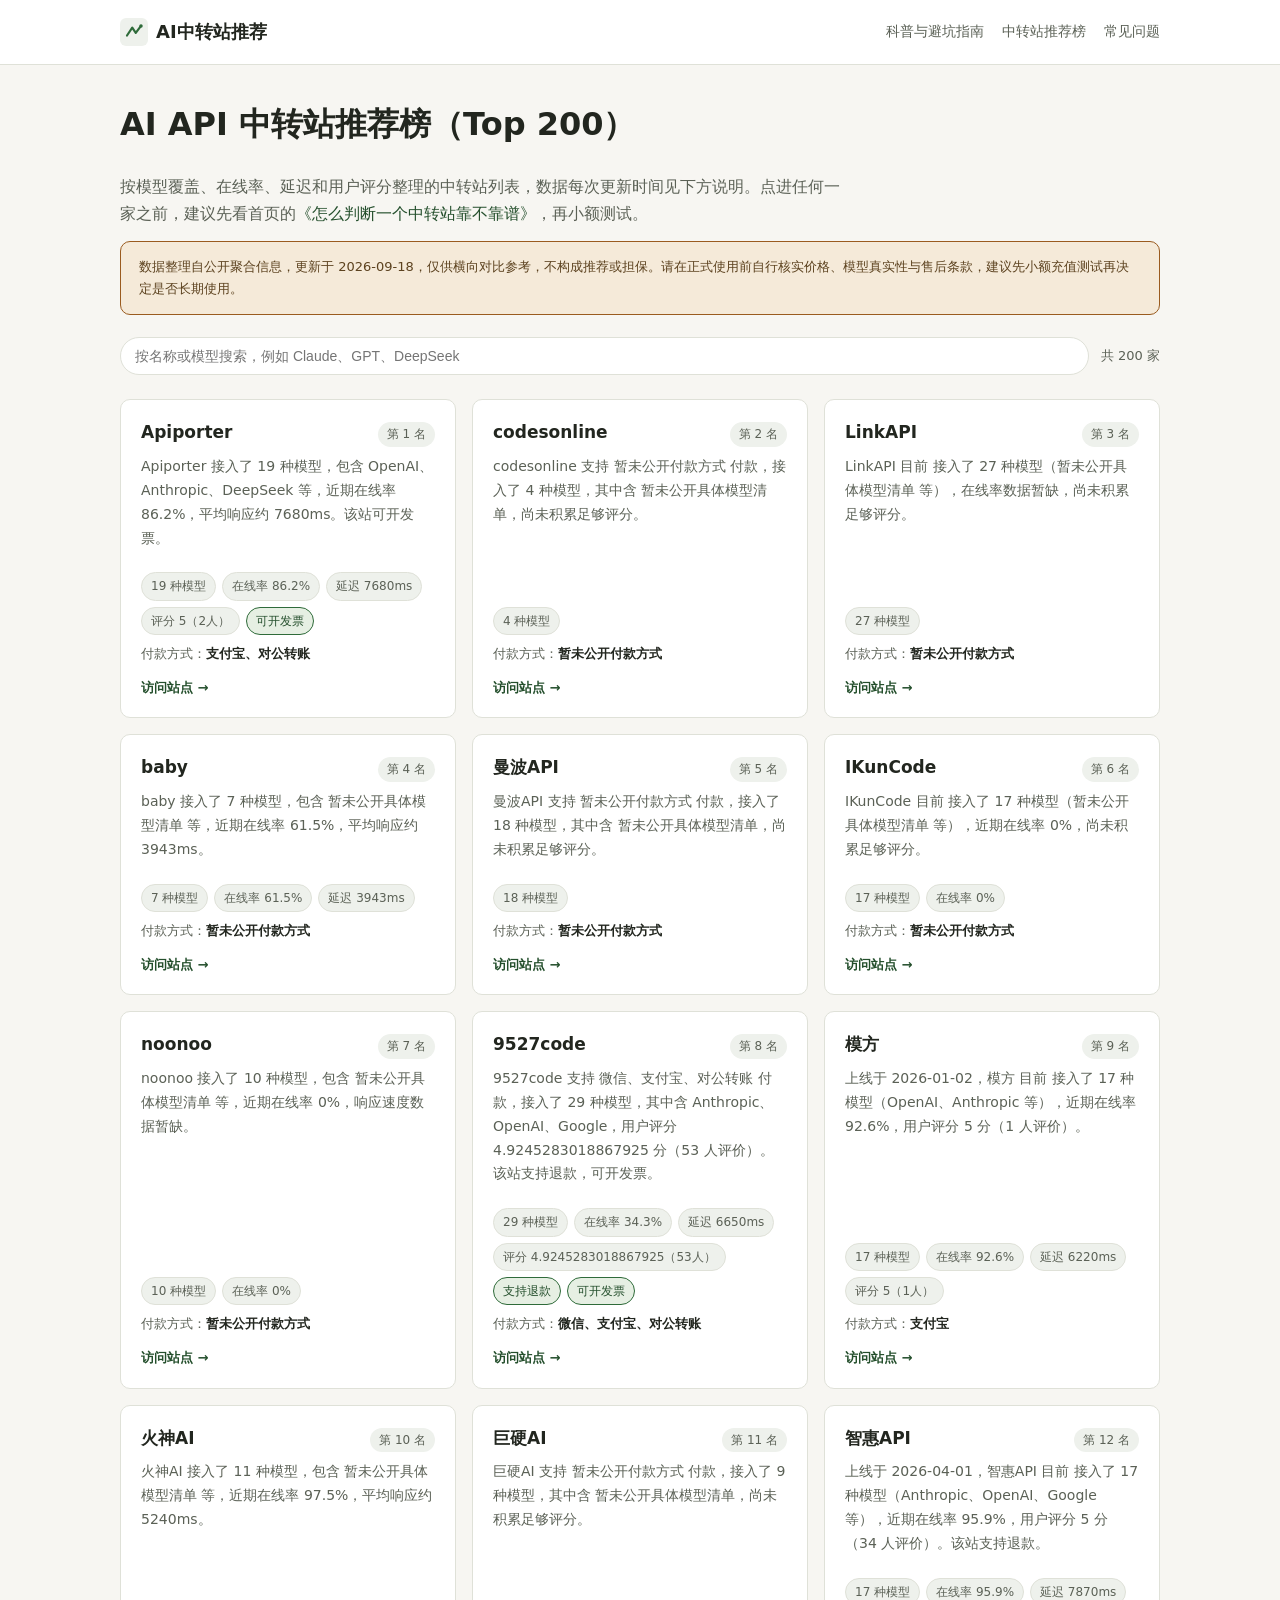
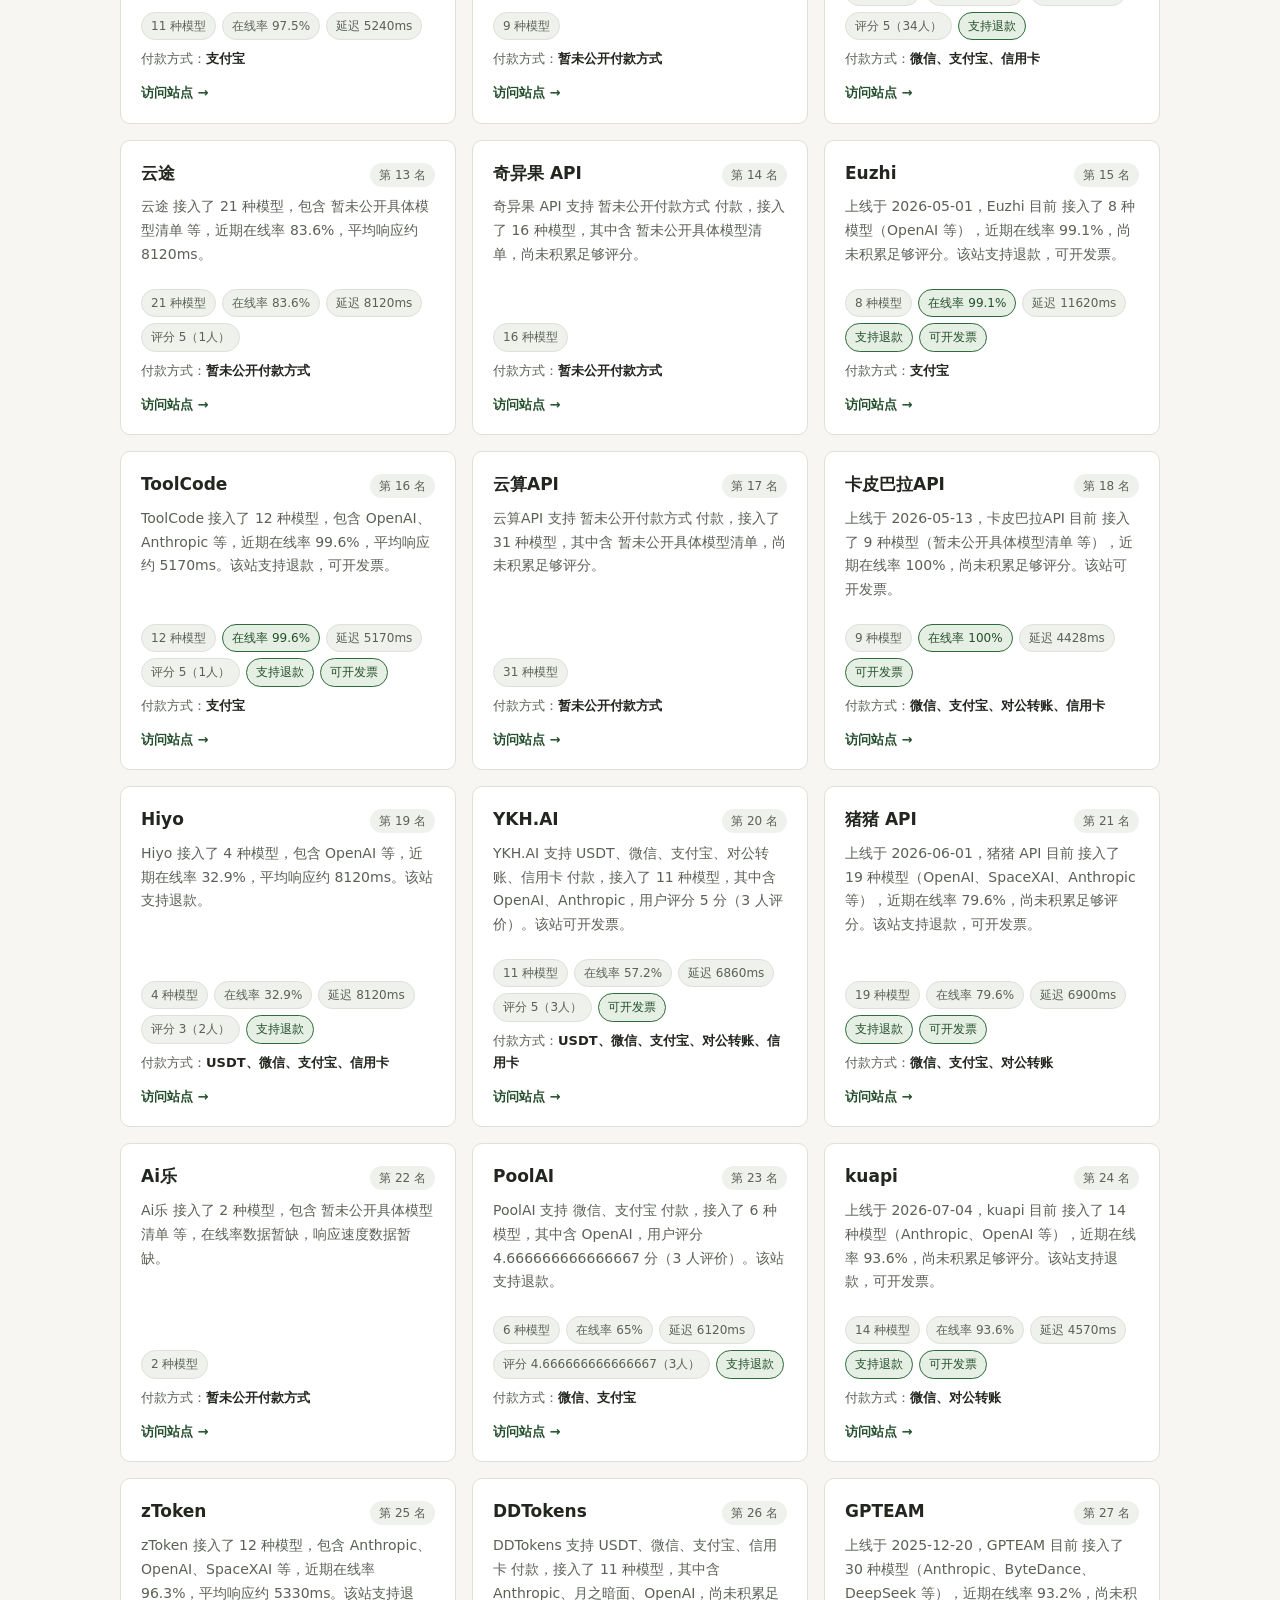
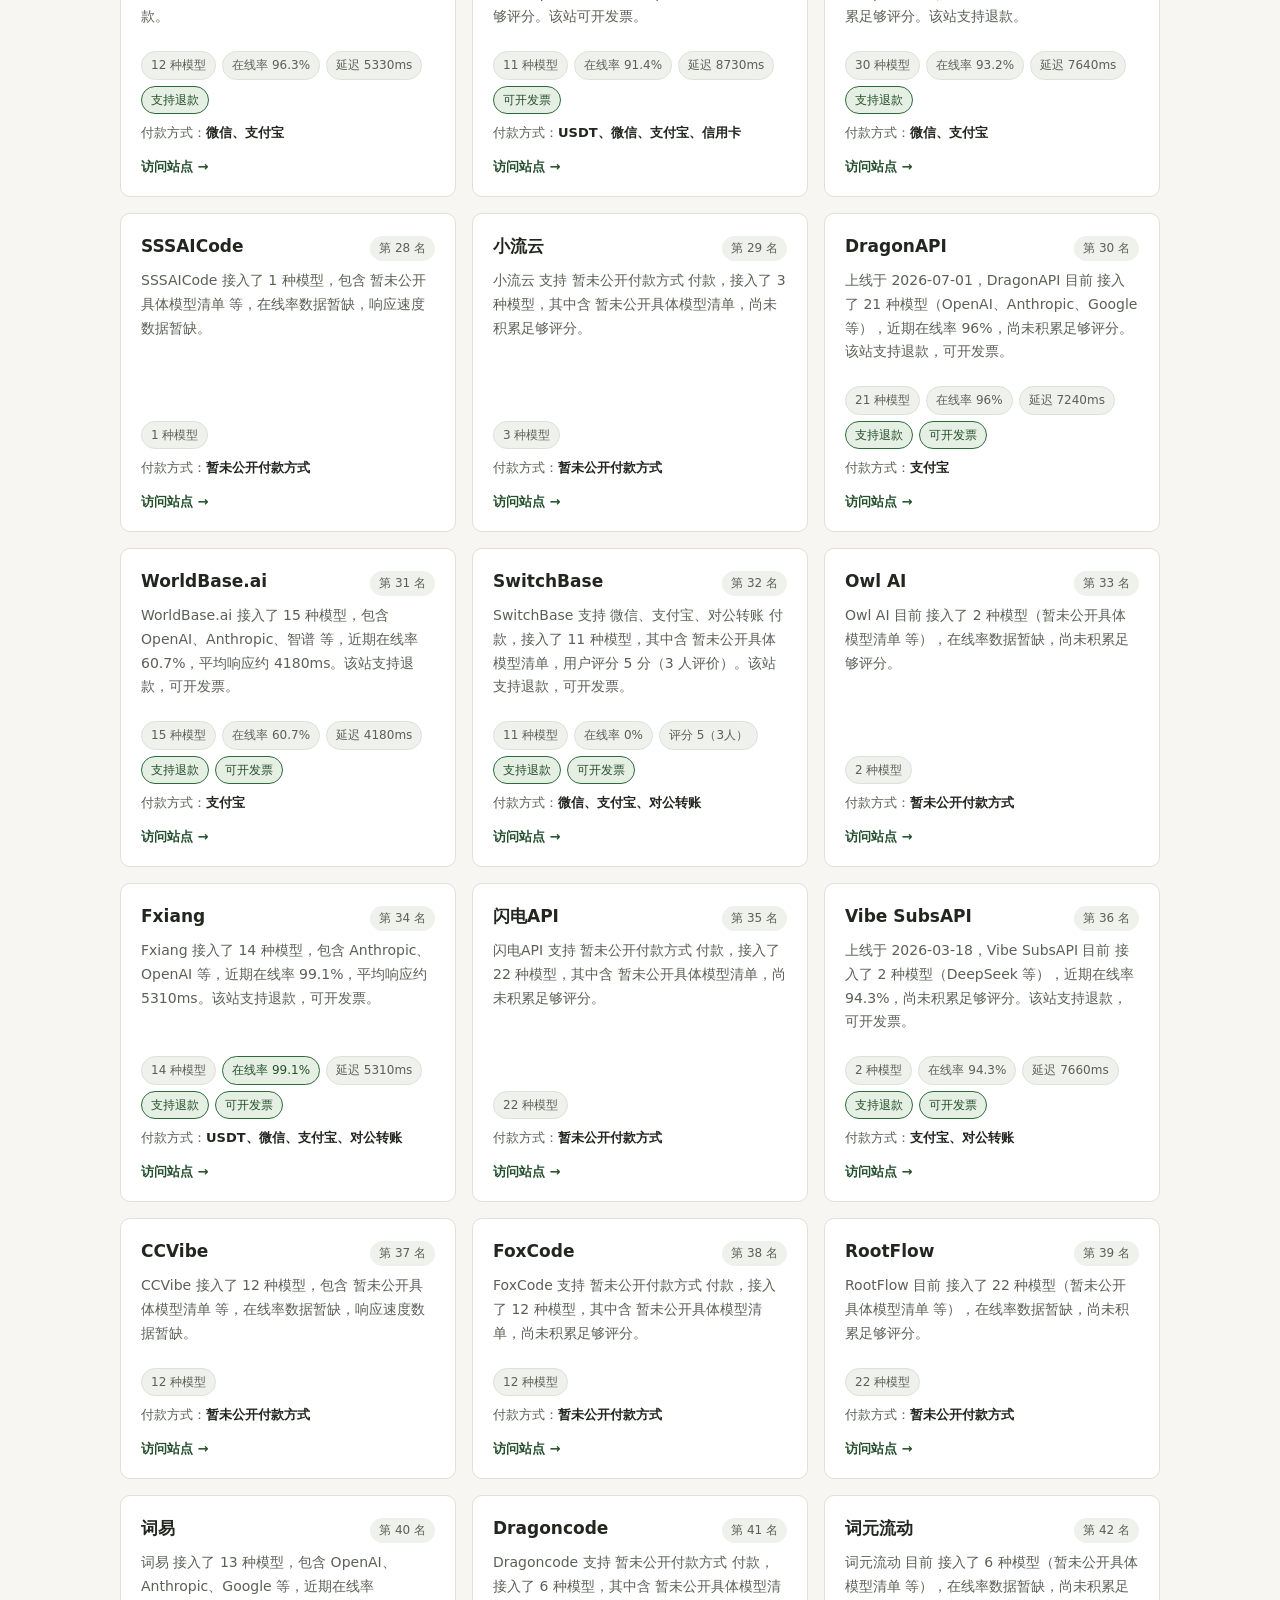
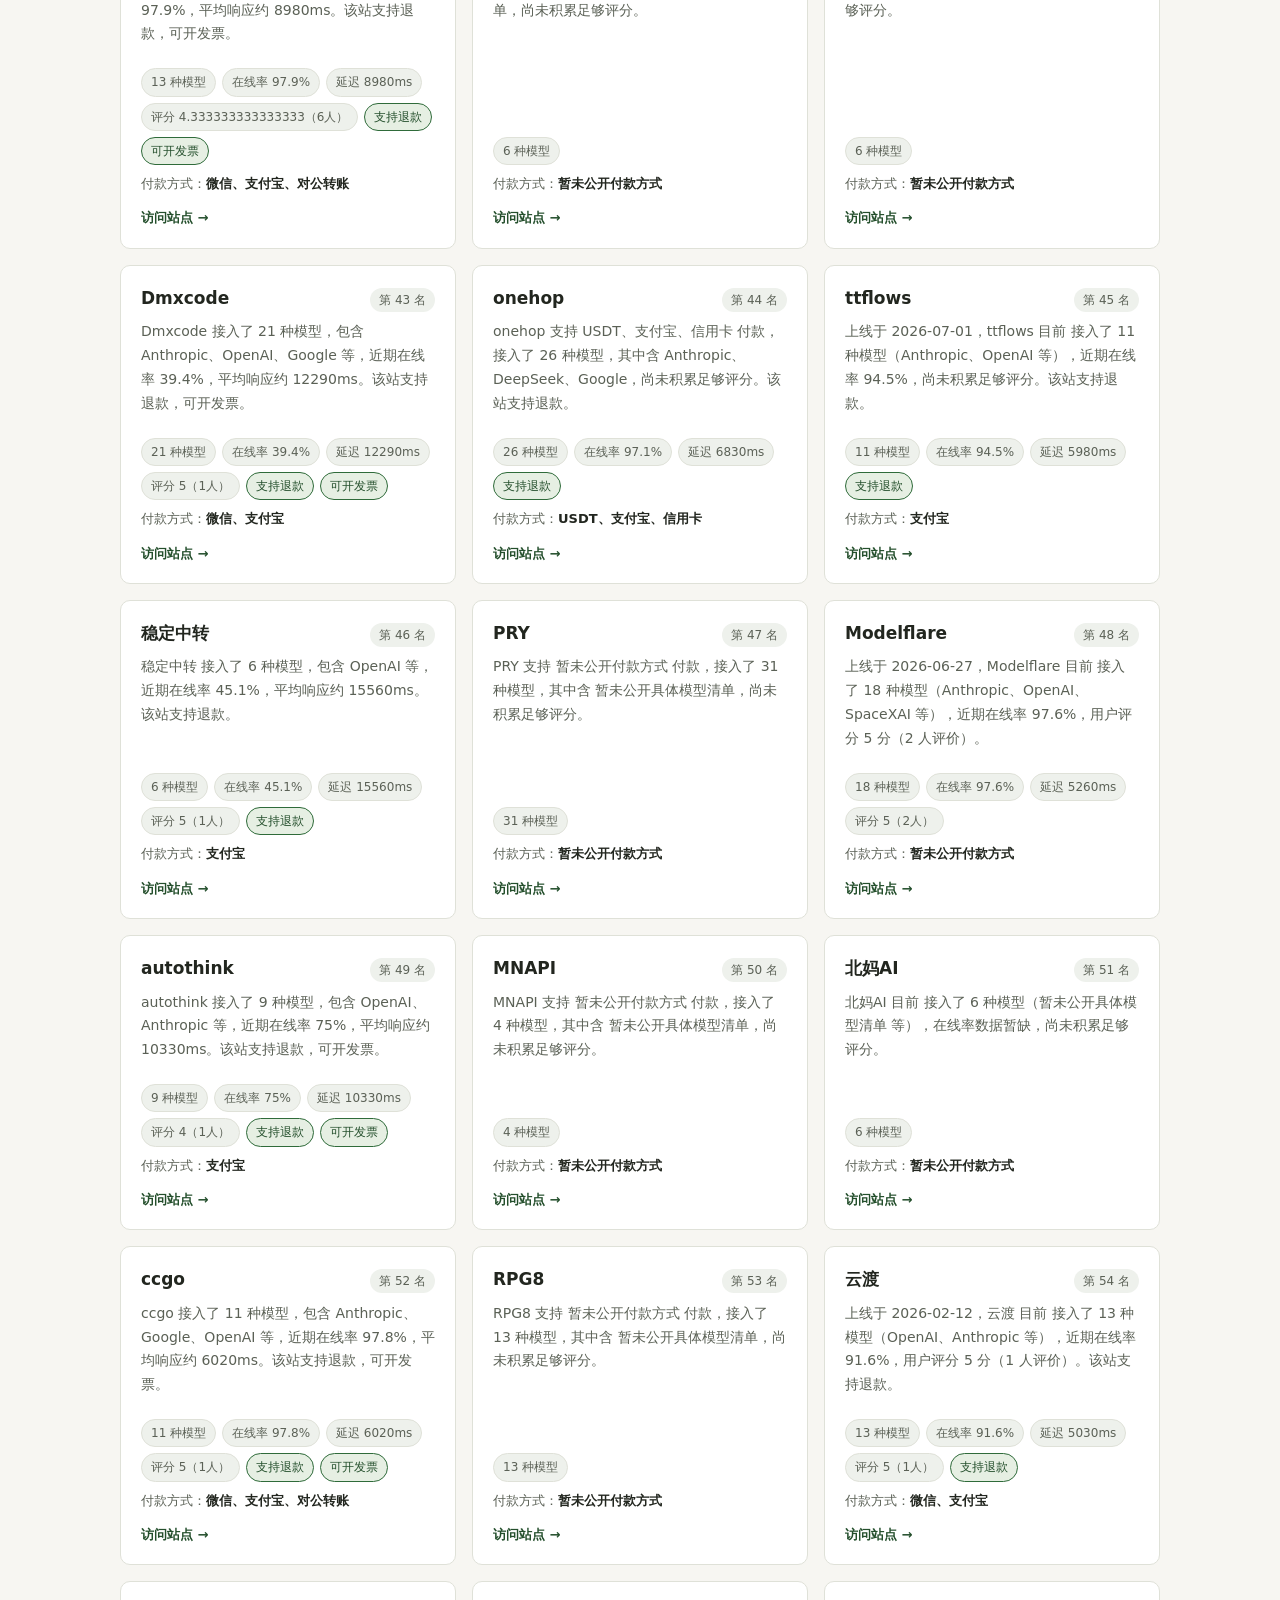
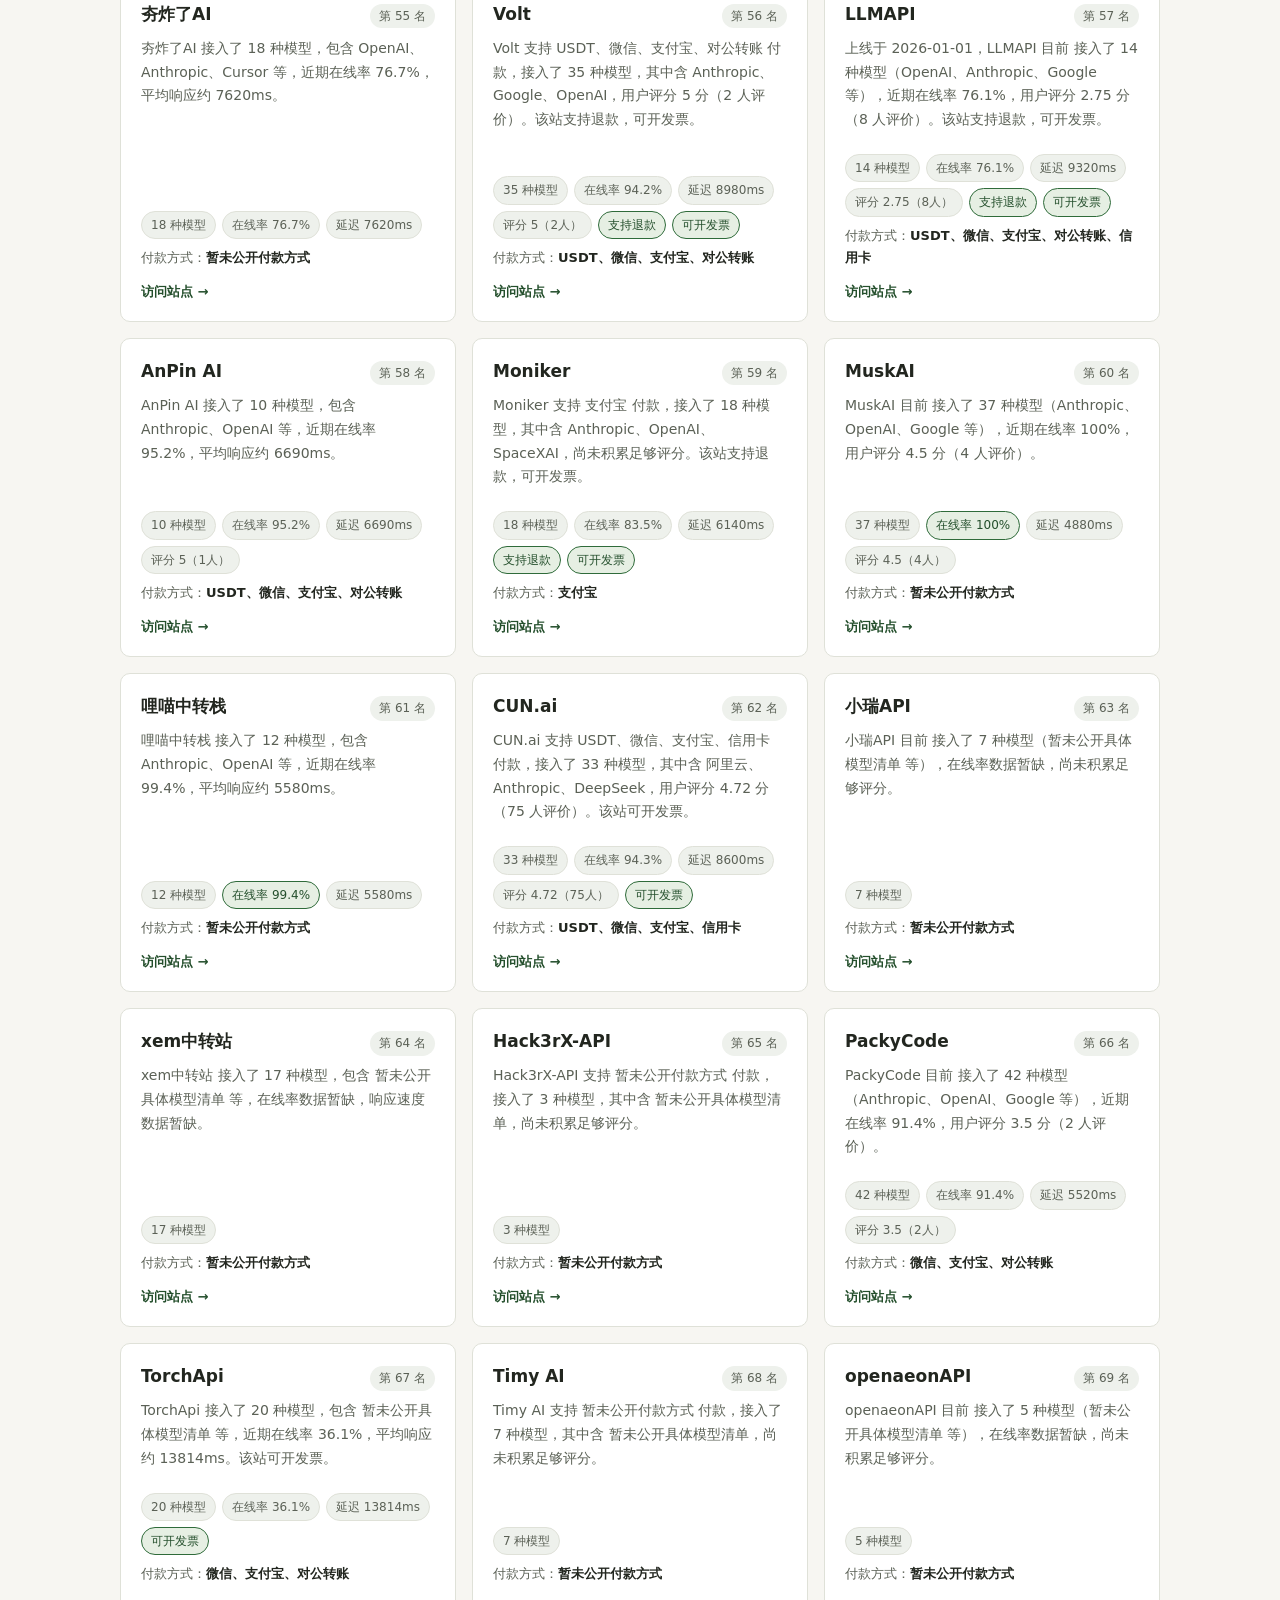
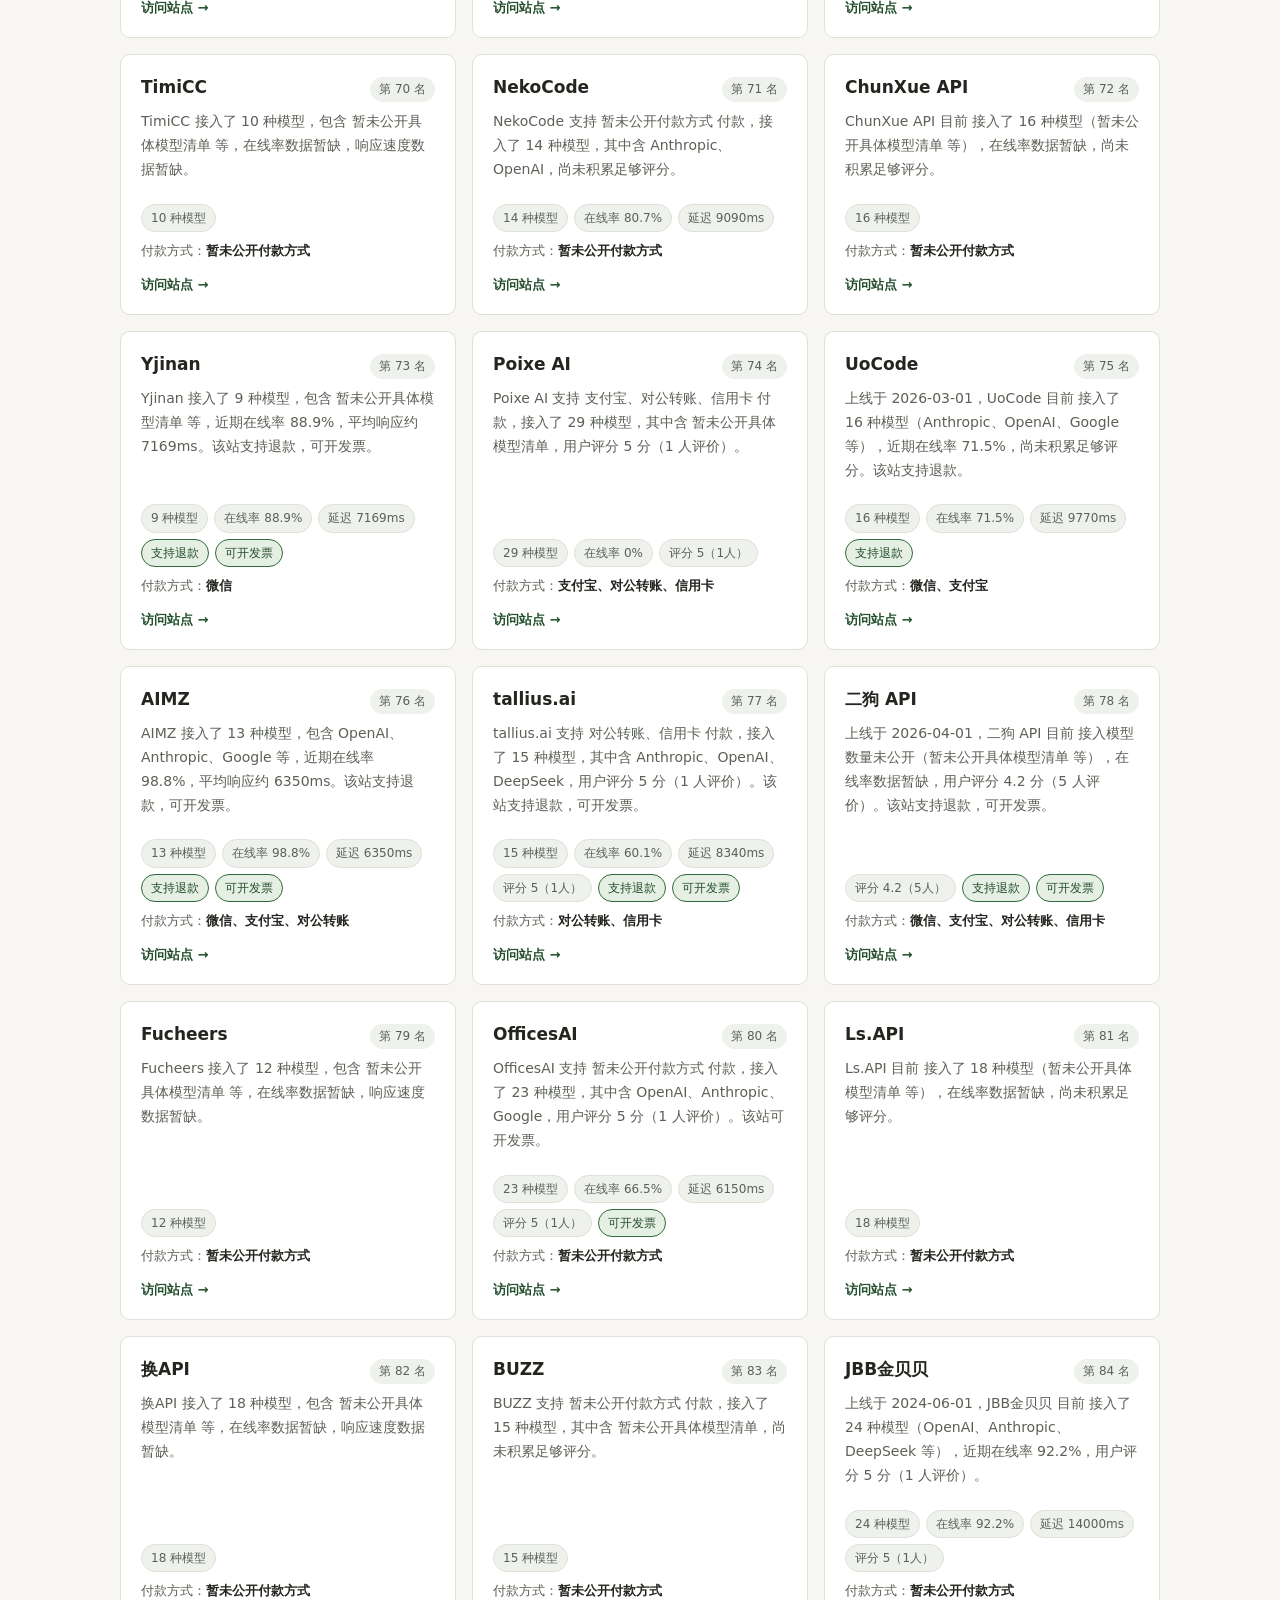
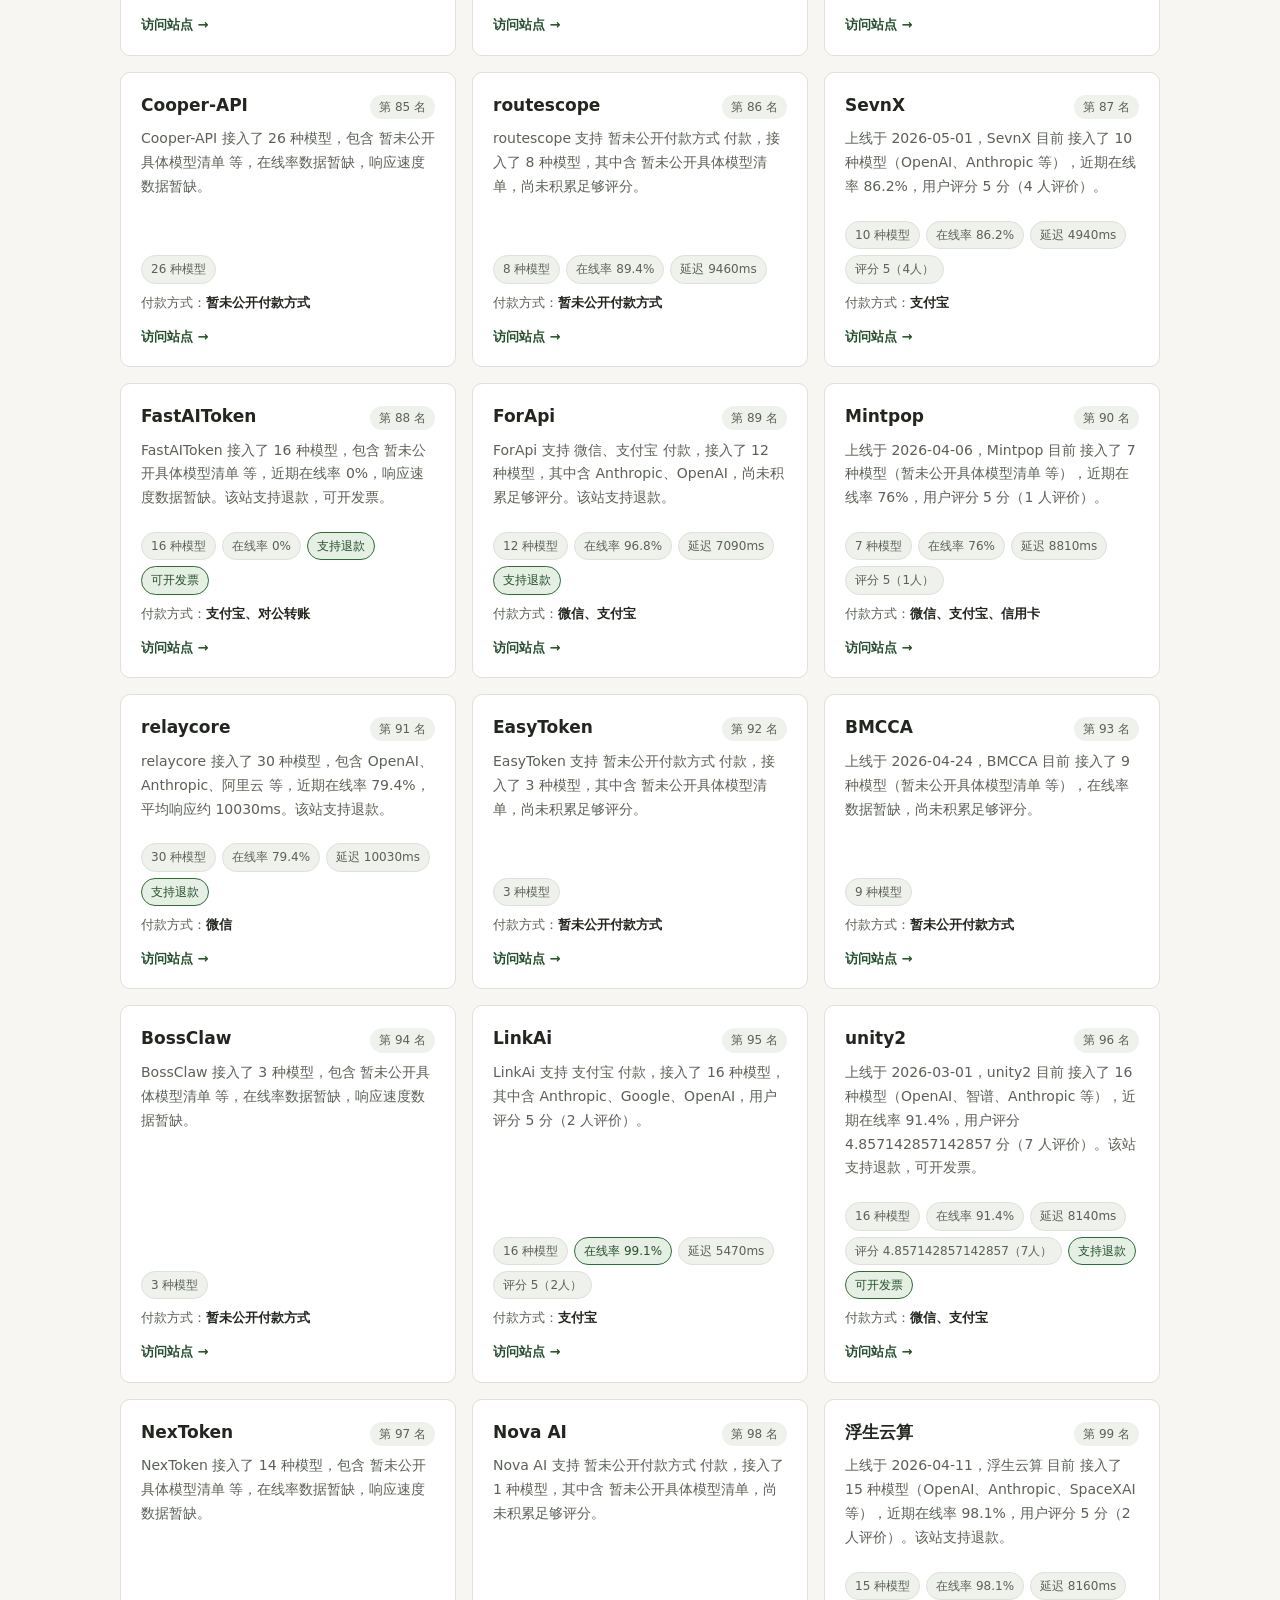
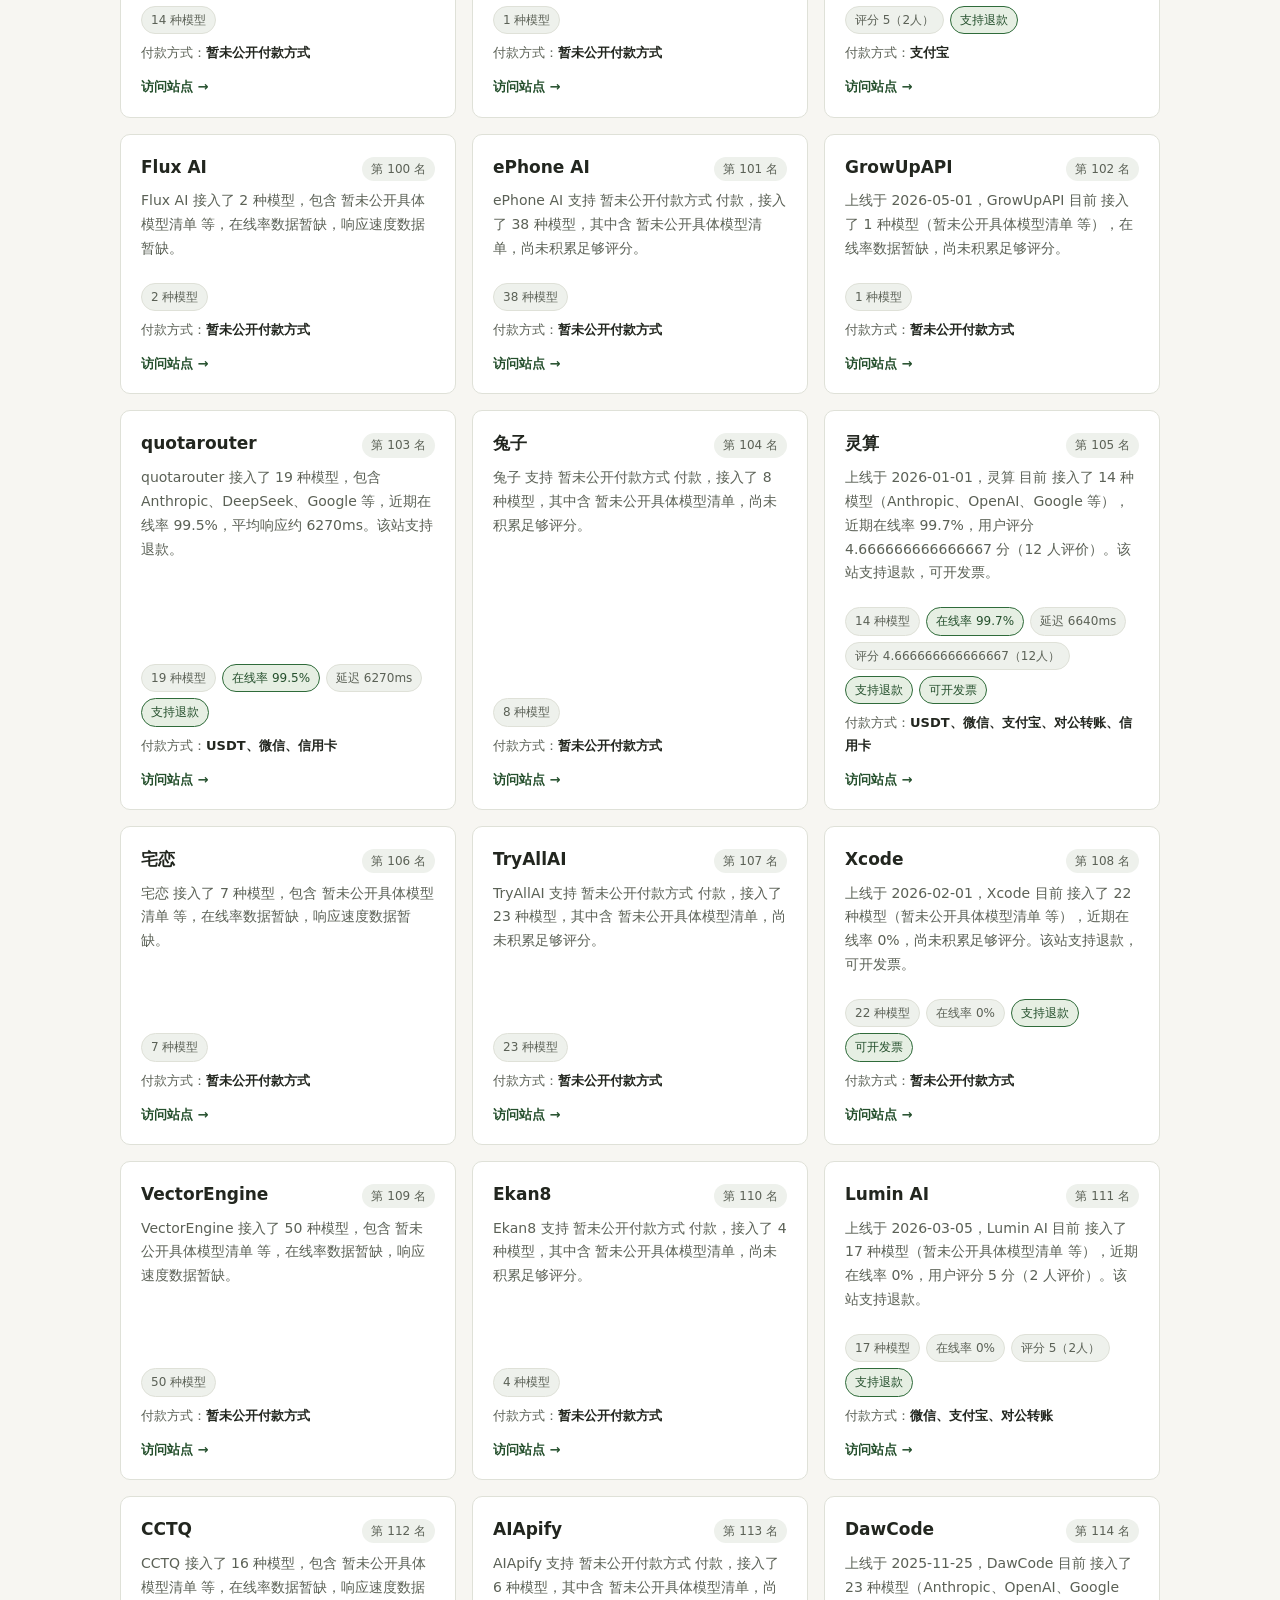
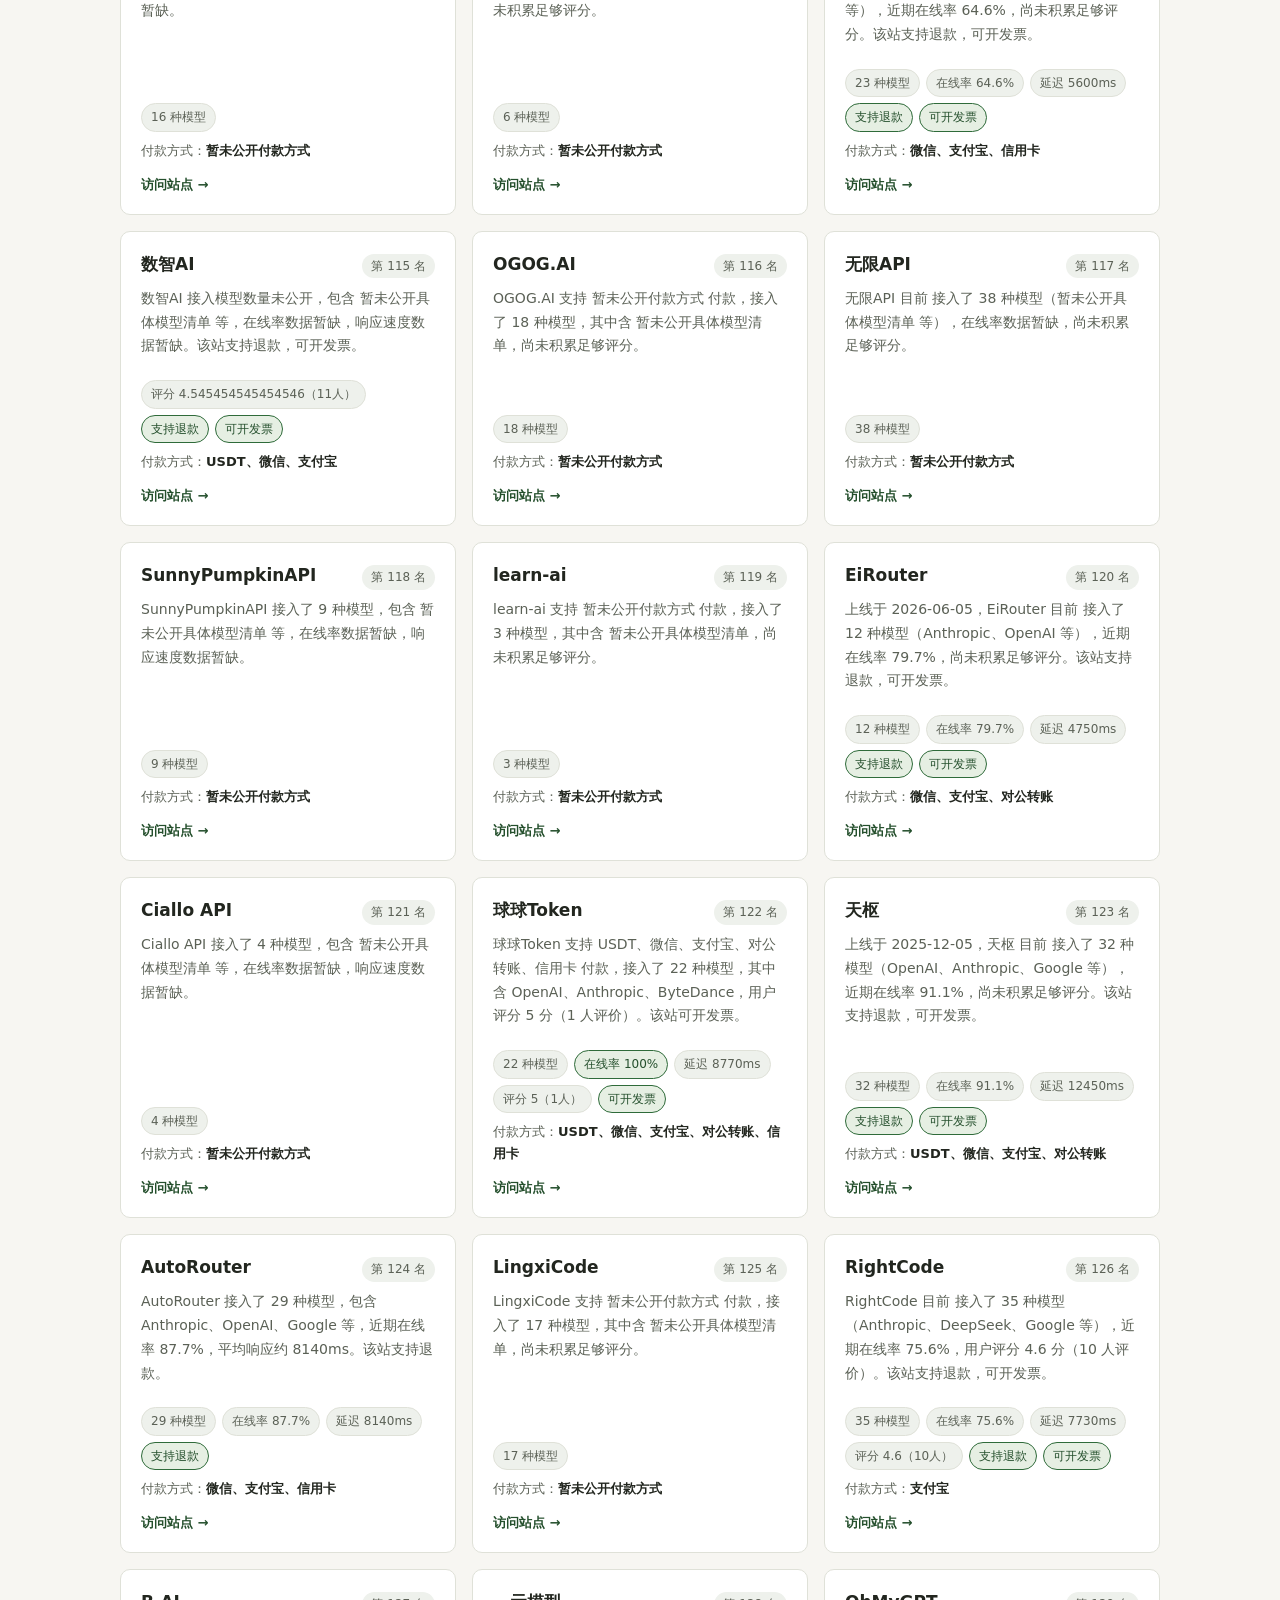
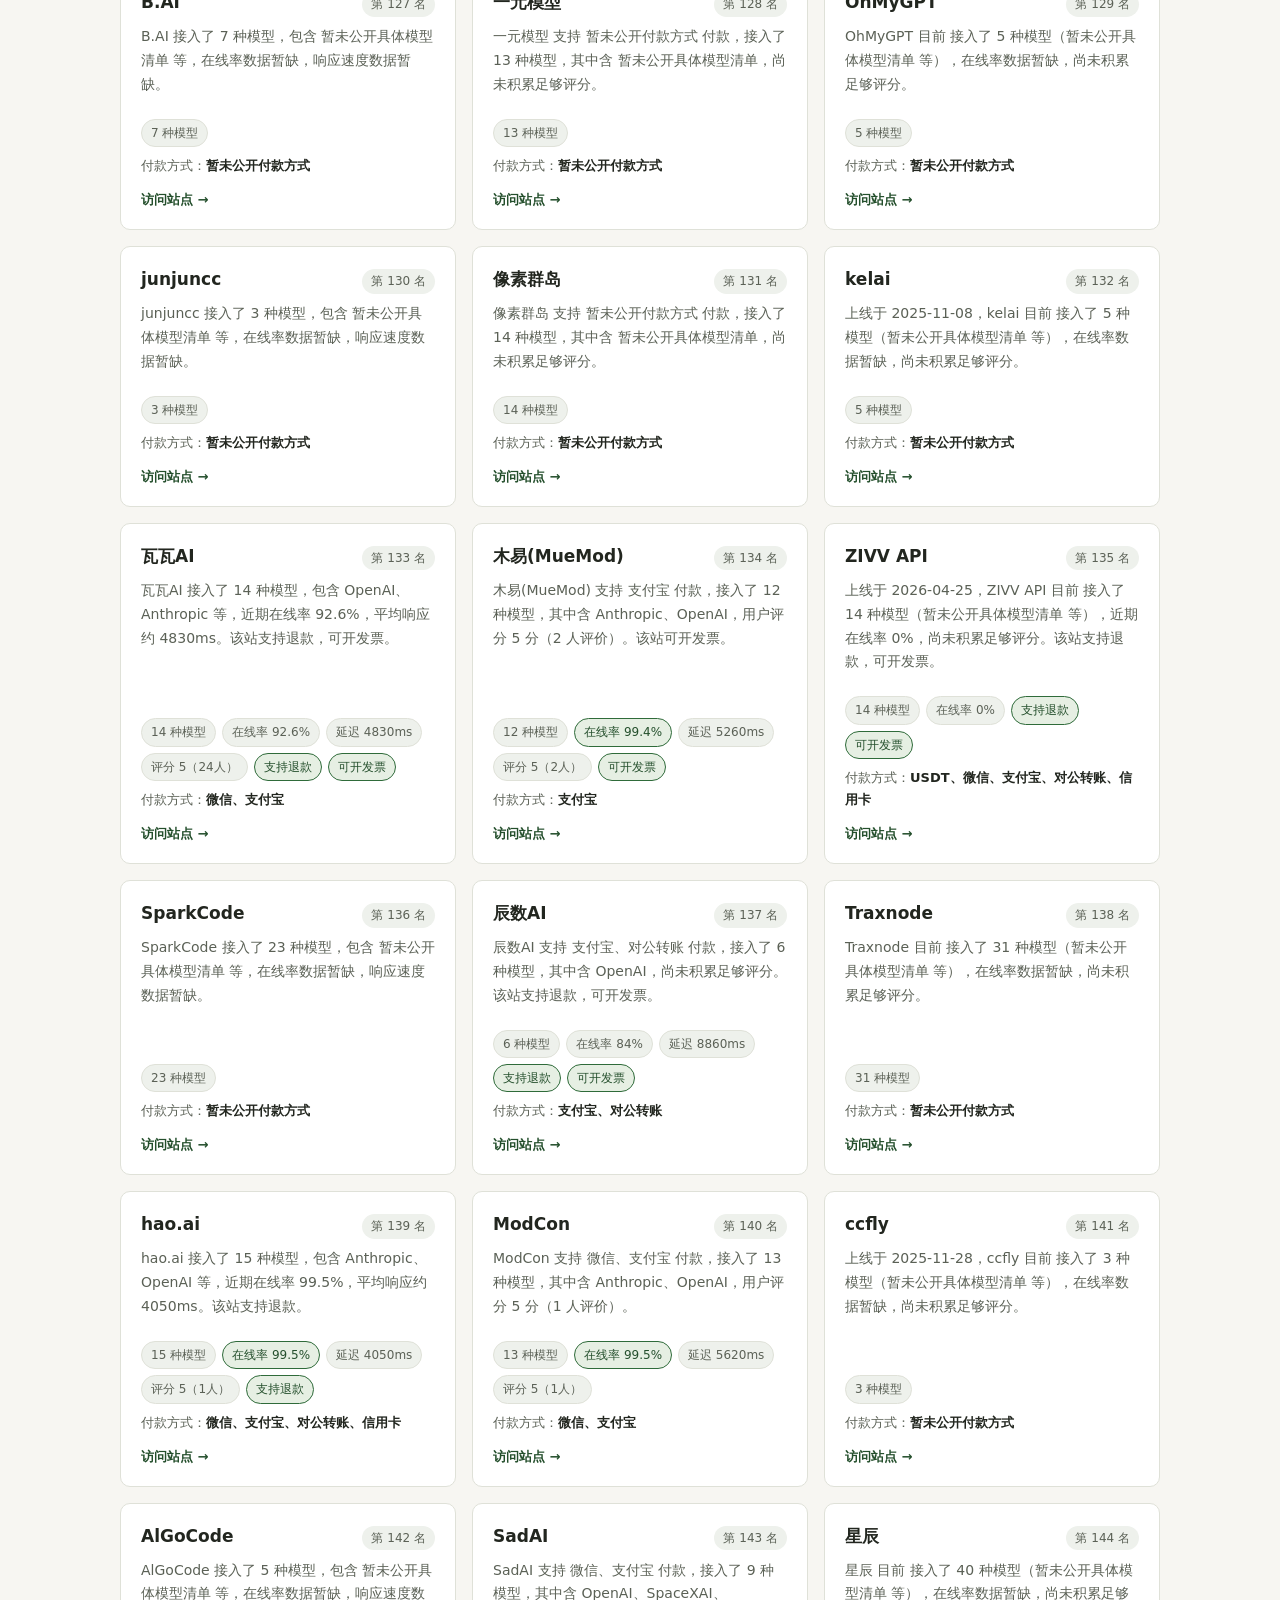
==== commit b600c0ff: "chore: daily data refresh" ====
--- a/stations/index.html
+++ b/stations/index.html
@@ -3,7 +3,7 @@
 <head>
 <meta charset="utf-8">
 <meta name="viewport" content="width=device-width, initial-scale=1">
-<title>AI API 中转站推荐榜 Top 200（2026-09-17 更新）| AI中转站推荐</title>
+<title>AI API 中转站推荐榜 Top 200（2026-09-18 更新）| AI中转站推荐</title>
 <meta name="description" content="收录 200 家 AI API 中转站，按模型覆盖数、在线率、延迟、用户评分整理，含支付方式与退款/发票信息，方便挑选前先做对比。">
 <link rel="canonical" href="https://aituijian.github.io/stations/">
 <meta name="robots" content="index,follow">
@@ -13,7 +13,7 @@
 <meta property="og:url" content="https://aituijian.github.io/stations/">
 <link rel="icon" href="/assets/favicon.svg" type="image/svg+xml">
 <link rel="stylesheet" href="/assets/style.css">
-<script type="application/ld+json">{"@context": "https://schema.org", "@type": "ItemList", "name": "AI API 中转站推荐榜", "numberOfItems": 200, "itemListElement": [{"@type": "ListItem", "position": 1, "url": "https://www.hvoyai.com/sites/ergouapicom/", "name": "二狗 API"}, {"@type": "ListItem", "position": 2, "url": "https://www.hvoyai.com/sites/zerocodesbs/", "name": "ZeroCode"}, {"@type": "ListItem", "position": 3, "url": "https://www.hvoyai.com/sites/yundulat/", "name": "云渡"}, {"@type": "ListItem", "position": 4, "url": "https://www.hvoyai.com/sites/aihubtop/", "name": "AIHUB"}, {"@type": "ListItem", "position": 5, "url": "https://www.hvoyai.com/sites/kuaidmxcodecom/", "name": "Dmxcode"}, {"@type": "ListItem", "position": 6, "url": "https://www.hvoyai.com/sites/zhonzhuanai/", "name": "ZhonZhuan.ai"}, {"@type": "ListItem", "position": 7, "url": "https://www.hvoyai.com/sites/fushengyunsuancom/", "name": "浮生云算"}, {"@type": "ListItem", "position": 8, "url": "https://www.hvoyai.com/sites/modcontop/", "name": "ModCon"}, {"@type": "ListItem", "position": 9, "url": "https://www.hvoyai.com/sites/apibasiscom/", "name": "ApiBasis"}, {"@type": "ListItem", "position": 10, "url": "https://www.hvoyai.com/sites/sssaicodecom/", "name": "SSSAICode"}, {"@type": "ListItem", "position": 11, "url": "https://www.hvoyai.com/sites/apiapi2cncom/", "name": "智惠API"}, {"@type": "ListItem", "position": 12, "url": "https://www.hvoyai.com/sites/infaicc/", "name": "无限API"}, {"@type": "ListItem", "position": 13, "url": "https://www.hvoyai.com/sites/apiautothinkspace/", "name": "autothink"}, {"@type": "ListItem", "position": 14, "url": "https://www.hvoyai.com/sites/xiaoruiapicc/", "name": "小瑞API"}, {"@type": "ListItem", "position": 15, "url": "https://www.hvoyai.com/sites/apituzicom/", "name": "兔子"}, {"@type": "ListItem", "position": 16, "url": "https://www.hvoyai.com/sites/kelaiapicc/", "name": "kelai"}, {"@type": "ListItem", "position": 17, "url": "https://www.hvoyai.com/sites/easytokencom/", "name": "EasyToken"}, {"@type": "ListItem", "position": 18, "url": "https://www.hvoyai.com/sites/sadaicc/", "name": "SadAI"}, {"@type": "ListItem", "position": 19, "url": "https://www.hvoyai.com/sites/quotarouterai/", "name": "quotarouter"}, {"@type": "ListItem", "position": 20, "url": "https://www.hvoyai.com/sites/cialloapicn/", "name": "Ciallo API"}, {"@type": "ListItem", "position": 21, "url": "https://www.hvoyai.com/sites/apiaicodemirrorcom/", "name": "AICodeMirror"}, {"@type": "ListItem", "position": 22, "url": "https://www.hvoyai.com/sites/patewayai/", "name": "PatewayAI"}, {"@type": "ListItem", "position": 23, "url": "https://www.hvoyai.com/sites/dataeyesai/", "name": "DataEyes AI"}, {"@type": "ListItem", "position": 24, "url": "https://www.hvoyai.com/sites/mnapicom/", "name": "MNAPI"}, {"@type": "ListItem", "position": 25, "url": "https://www.hvoyai.com/sites/apiykhai/", "name": "YKH.AI"}, {"@type": "ListItem", "position": 26, "url": "https://www.hvoyai.com/sites/apisbbbbbbbbbxyz/", "name": "Neco Api"}, {"@type": "ListItem", "position": 27, "url": "https://www.hvoyai.com/sites/ccgoaicom/", "name": "ccgo"}, {"@type": "ListItem", "position": 28, "url": "https://www.hvoyai.com/sites/apixpluseplus/", "name": "数智AI"}, {"@type": "ListItem", "position": 29, "url": "https://www.hvoyai.com/sites/apimodelscubecom/", "name": "模方"}, {"@type": "ListItem", "position": 30, "url": "https://www.hvoyai.com/sites/aiflashapitop/", "name": "闪电API"}, {"@type": "ListItem", "position": 31, "url": "https://www.hvoyai.com/sites/aianxidccom/", "name": "安讯AI"}, {"@type": "ListItem", "position": 32, "url": "https://www.hvoyai.com/sites/apisquarefaceiconorg/", "name": "Square API"}, {"@type": "ListItem", "position": 33, "url": "https://www.hvoyai.com/sites/apirpg8cn/", "name": "RPG8"}, {"@type": "ListItem", "position": 34, "url": "https://www.hvoyai.com/sites/aiztokendev/", "name": "zToken"}, {"@type": "ListItem", "position": 35, "url": "https://www.hvoyai.com/sites/apitryallaicom/", "name": "TryAllAI"}, {"@type": "ListItem", "position": 36, "url": "https://www.hvoyai.com/sites/timesniperclub/", "name": "一元模型"}, {"@type": "ListItem", "position": 37, "url": "https://www.hvoyai.com/sites/claudeagentcomcn/", "name": "ClaudeAgent"}, {"@type": "ListItem", "position": 38, "url": "https://www.hvoyai.com/sites/nextokenonline/", "name": "NexToken"}, {"@type": "ListItem", "position": 39, "url": "https://www.hvoyai.com/sites/cooperapicom/", "name": "Cooper-API"}, {"@type": "ListItem", "position": 40, "url": "https://www.hvoyai.com/sites/apizhnet/", "name": "Apizh"}, {"@type": "ListItem", "position": 41, "url": "https://www.hvoyai.com/sites/new050602xyz/", "name": "LingxiCode"}, {"@type": "ListItem", "position": 42, "url": "https://www.hvoyai.com/sites/azzlapivip/", "name": "宅恋"}, {"@type": "ListItem", "position": 43, "url": "https://www.hvoyai.com/sites/buzzaicc/", "name": "BUZZ"}, {"@type": "ListItem", "position": 44, "url": "https://www.hvoyai.com/sites/manbouapicom/", "name": "曼波API"}, {"@type": "ListItem", "position": 45, "url": "https://www.hvoyai.com/sites/fastaitokencom/", "name": "FastAIToken"}, {"@type": "ListItem", "position": 46, "url": "https://www.hvoyai.com/sites/apirootflowaicom/", "name": "RootFlow"}, {"@type": "ListItem", "position": 47, "url": "https://www.hvoyai.com/sites/onehopai/", "name": "onehop"}, {"@type": "ListItem", "position": 48, "url": "https://www.hvoyai.com/sites/xnfiq104an1x80scom/", "name": "稳定中转"}, {"@type": "ListItem", "position": 49, "url": "https://www.hvoyai.com/sites/haoai/", "name": "hao.ai"}, {"@type": "ListItem", "position": 50, "url": "https://www.hvoyai.com/sites/aixem8k5top/", "name": "xem中转站"}, {"@type": "ListItem", "position": 51, "url": "https://www.hvoyai.com/sites/switchbasevip/", "name": "SwitchBase"}, {"@type": "ListItem", "position": 52, "url": "https://www.hvoyai.com/sites/callxyqxyz/", "name": "Ls.API"}, {"@type": "ListItem", "position": 53, "url": "https://www.hvoyai.com/sites/uocodecom/", "name": "UoCode"}, {"@type": "ListItem", "position": 54, "url": "https://www.hvoyai.com/sites/routescopeai/", "name": "routescope"}, {"@type": "ListItem", "position": 55, "url": "https://www.hvoyai.com/sites/packyapiai/", "name": "PackyCode"}, {"@type": "ListItem", "position": 56, "url": "https://www.hvoyai.com/sites/apitimebackwardcom/", "name": "FastCode"}, {"@type": "ListItem", "position": 57, "url": "https://www.hvoyai.com/sites/apigptge/", "name": "V-API"}, {"@type": "ListItem", "position": 58, "url": "https://www.hvoyai.com/sites/claudecntop/", "name": "ClaudeCN"}, {"@type": "ListItem", "position": 59, "url": "https://www.hvoyai.com/sites/tianshuorg/", "name": "天枢"}, {"@type": "ListItem", "position": 60, "url": "https://www.hvoyai.com/sites/apiaigocodecom/", "name": "AlGoCode"}, {"@type": "ListItem", "position": 61, "url": "https://www.hvoyai.com/sites/chunxueapicom/", "name": "ChunXue API"}, {"@type": "ListItem", "position": 62, "url": "https://www.hvoyai.com/sites/beecodecc/", "name": "BeeCode"}, {"@type": "ListItem", "position": 63, "url": "https://www.hvoyai.com/sites/91tokencom/", "name": "91token"}, {"@type": "ListItem", "position": 64, "url": "https://www.hvoyai.com/sites/xunsuantop/", "name": "Fxiang"}, {"@type": "ListItem", "position": 65, "url": "https://www.hvoyai.com/sites/wawapitop/", "name": "瓦瓦AI"}, {"@type": "ListItem", "position": 66, "url": "https://www.hvoyai.com/sites/runapico/", "name": "RunAPI"}, {"@type": "ListItem", "position": 67, "url": "https://www.hvoyai.com/sites/apiklcom/", "name": "API快连"}, {"@type": "ListItem", "position": 68, "url": "https://www.hvoyai.com/sites/sapiyujinancn/", "name": "Yjinan"}, {"@type": "ListItem", "position": 69, "url": "https://www.hvoyai.com/sites/apihangzhalecom/", "name": "夯炸了AI"}, {"@type": "ListItem", "position": 70, "url": "https://www.hvoyai.com/sites/xcodebest/", "name": "Xcode"}, {"@type": "ListItem", "position": 71, "url": "https://www.hvoyai.com/sites/apivllmproxycom/", "name": "AIGateHub"}, {"@type": "ListItem", "position": 72, "url": "https://www.hvoyai.com/sites/kuapicc/", "name": "kuapi"}, {"@type": "ListItem", "position": 73, "url": "https://www.hvoyai.com/sites/anpinai/", "name": "AnPin AI"}, {"@type": "ListItem", "position": 74, "url": "https://www.hvoyai.com/sites/poolaionline/", "name": "PoolAI"}, {"@type": "ListItem", "position": 75, "url": "https://www.hvoyai.com/sites/ephoneai/", "name": "ePhone AI"}, {"@type": "ListItem", "position": 76, "url": "https://www.hvoyai.com/sites/api1314mcnet/", "name": "MoreCode"}, {"@type": "ListItem", "position": 77, "url": "https://www.hvoyai.com/sites/apiikuncodecc/", "name": "IKunCode"}, {"@type": "ListItem", "position": 78, "url": "https://www.hvoyai.com/sites/findcgcom/", "name": "发现AI"}, {"@type": "ListItem", "position": 79, "url": "https://www.hvoyai.com/sites/timyaicom/", "name": "Timy AI"}, {"@type": "ListItem", "position": 80, "url": "https://www.hvoyai.com/sites/qiuqiutokencom/", "name": "球球Token"}, {"@type": "ListItem", "position": 81, "url": "https://www.hvoyai.com/sites/duiapicom/", "name": "DuiAPI"}, {"@type": "ListItem", "position": 82, "url": "https://www.hvoyai.com/sites/huanapicom/", "name": "换API"}, {"@type": "ListItem", "position": 83, "url": "https://www.hvoyai.com/sites/minitokentop/", "name": "云算API"}, {"@type": "ListItem", "position": 84, "url": "https://www.hvoyai.com/sites/wkapivip/", "name": "悟空API"}, {"@type": "ListItem", "position": 85, "url": "https://www.hvoyai.com/sites/ai17nascom/", "name": "镜核 AI"}, {"@type": "ListItem", "position": 86, "url": "https://www.hvoyai.com/sites/apihyhawangcom/", "name": "汪汪の中转站"}, {"@type": "ListItem", "position": 87, "url": "https://www.hvoyai.com/sites/apiowlaitech/", "name": "Owl AI"}, {"@type": "ListItem", "position": 88, "url": "https://www.hvoyai.com/sites/apiqiyiguouk/", "name": "奇异果 API"}, {"@type": "ListItem", "position": 89, "url": "https://www.hvoyai.com/sites/apilelewebcn/", "name": "Ai乐"}, {"@type": "ListItem", "position": 90, "url": "https://www.hvoyai.com/sites/8stokencom/", "name": "8sToken"}, {"@type": "ListItem", "position": 91, "url": "https://www.hvoyai.com/sites/voltapiai/", "name": "Volt"}, {"@type": "ListItem", "position": 92, "url": "https://www.hvoyai.com/sites/unity2ai/", "name": "unity2"}, {"@type": "ListItem", "position": 93, "url": "https://www.hvoyai.com/sites/xzgcasia/", "name": "辰数AI"}, {"@type": "ListItem", "position": 94, "url": "https://www.hvoyai.com/sites/apittflowscom/", "name": "ttflows"}, {"@type": "ListItem", "position": 95, "url": "https://www.hvoyai.com/sites/jbbtcc/", "name": "JBB金贝贝"}, {"@type": "ListItem", "position": 96, "url": "https://www.hvoyai.com/sites/codenewclicom/", "name": "FoxCode"}, {"@type": "ListItem", "position": 97, "url": "https://www.hvoyai.com/sites/aixlyunpro/", "name": "小流云"}, {"@type": "ListItem", "position": 98, "url": "https://www.hvoyai.com/sites/linkaishop/", "name": "LinkAi"}, {"@type": "ListItem", "position": 99, "url": "https://www.hvoyai.com/sites/mintpopai/", "name": "Mintpop"}, {"@type": "ListItem", "position": 100, "url": "https://www.hvoyai.com/sites/apimuskapicc/", "name": "MuskAI"}, {"@type": "ListItem", "position": 101, "url": "https://www.hvoyai.com/sites/fucheerstop/", "name": "Fucheers"}, {"@type": "ListItem", "position": 102, "url": "https://www.hvoyai.com/sites/apibai/", "name": "B.AI"}, {"@type": "ListItem", "position": 103, "url": "https://www.hvoyai.com/sites/zivvpro/", "name": "ZIVV API"}, {"@type": "ListItem", "position": 104, "url": "https://www.hvoyai.com/sites/apidiscordtoolvip/", "name": "巨硬AI"}, {"@type": "ListItem", "position": 105, "url": "https://www.hvoyai.com/sites/apiddtcom/", "name": "DDTokens"}, {"@type": "ListItem", "position": 106, "url": "https://www.hvoyai.com/sites/apivectorengineai/", "name": "VectorEngine"}, {"@type": "ListItem", "position": 107, "url": "https://www.hvoyai.com/sites/llmapipro/", "name": "LLMAPI"}, {"@type": "ListItem", "position": 108, "url": "https://www.hvoyai.com/sites/codexhiyotop/", "name": "Hiyo"}, {"@type": "ListItem", "position": 109, "url": "https://www.hvoyai.com/sites/freelearnaitop/", "name": "learn-ai"}, {"@type": "ListItem", "position": 110, "url": "https://www.hvoyai.com/sites/bobdongcn/", "name": "Bob API"}, {"@type": "ListItem", "position": 111, "url": "https://www.hvoyai.com/sites/worldbaseai/", "name": "WorldBase.ai"}, {"@type": "ListItem", "position": 112, "url": "https://www.hvoyai.com/sites/terminalpub/", "name": "Terminal.Pub"}, {"@type": "ListItem", "position": 113, "url": "https://www.hvoyai.com/sites/ccamayatoday/", "name": "BMCCA"}, {"@type": "ListItem", "position": 114, "url": "https://www.hvoyai.com/sites/apiopenaeonai/", "name": "openaeonAPI"}, {"@type": "ListItem", "position": 115, "url": "https://www.hvoyai.com/sites/apieuzhicom/", "name": "Euzhi"}, {"@type": "ListItem", "position": 116, "url": "https://www.hvoyai.com/sites/timicccom/", "name": "TimiCC"}, {"@type": "ListItem", "position": 117, "url": "https://www.hvoyai.com/sites/newapidragon3apicom/", "name": "DragonAPI"}, {"@type": "ListItem", "position": 118, "url": "https://www.hvoyai.com/sites/apishiyutvcn/", "name": "像素群岛"}, {"@type": "ListItem", "position": 119, "url": "https://www.hvoyai.com/sites/apicloudpassspace/", "name": "云途"}, {"@type": "ListItem", "position": 120, "url": "https://www.hvoyai.com/sites/portal123top/", "name": "Portal"}, {"@type": "ListItem", "position": 121, "url": "https://www.hvoyai.com/sites/lingsuantop/", "name": "灵算"}, {"@type": "ListItem", "position": 122, "url": "https://www.hvoyai.com/sites/officesaitop/", "name": "OfficesAI"}, {"@type": "ListItem", "position": 123, "url": "https://www.hvoyai.com/sites/bossclaworg/", "name": "BossClaw"}, {"@type": "ListItem", "position": 124, "url": "https://www.hvoyai.com/sites/byeapitop/", "name": "柏api"}, {"@type": "ListItem", "position": 125, "url": "https://www.hvoyai.com/sites/limiaonet/", "name": "哩喵中转栈"}, {"@type": "ListItem", "position": 126, "url": "https://www.hvoyai.com/sites/9527codes/", "name": "9527code"}, {"@type": "ListItem", "position": 127, "url": "https://www.hvoyai.com/sites/apinovacc/", "name": "Nova AI"}, {"@type": "ListItem", "position": 128, "url": "https://www.hvoyai.com/sites/codeb886top/", "name": "CCTQ"}, {"@type": "ListItem", "position": 129, "url": "https://www.hvoyai.com/sites/a6apicom/", "name": "A6api"}, {"@type": "ListItem", "position": 130, "url": "https://www.hvoyai.com/sites/newapijunjunsite/", "name": "junjuncc"}, {"@type": "ListItem", "position": 131, "url": "https://www.hvoyai.com/sites/eiroutercom/", "name": "EiRouter"}, {"@type": "ListItem", "position": 132, "url": "https://www.hvoyai.com/sites/apiekan8com/", "name": "Ekan8"}, {"@type": "ListItem", "position": 133, "url": "https://www.hvoyai.com/sites/ccvibecom/", "name": "CCVibe"}, {"@type": "ListItem", "position": 134, "url": "https://www.hvoyai.com/sites/linkapiai/", "name": "LinkAPI"}, {"@type": "ListItem", "position": 135, "url": "https://www.hvoyai.com/sites/sevnxone/", "name": "SevnX"}, {"@type": "ListItem", "position": 136, "url": "https://www.hvoyai.com/sites/chintaocn/", "name": "Chintao AI"}, {"@type": "ListItem", "position": 137, "url": "https://www.hvoyai.com/sites/sudocodechat/", "name": "SudoCode"}, {"@type": "ListItem", "position": 138, "url": "https://www.hvoyai.com/sites/mzlonetop/", "name": "AIMZ"}, {"@type": "ListItem", "position": 139, "url": "https://www.hvoyai.com/sites/dragtokenscom/", "name": "DragToken"}, {"@type": "ListItem", "position": 140, "url": "https://www.hvoyai.com/sites/muemodtop/", "name": "木易(MueMod)"}, {"@type": "ListItem", "position": 141, "url": "https://www.hvoyai.com/sites/mxfreecodesonlinedev/", "name": "codesonline"}, {"@type": "ListItem", "position": 142, "url": "https://www.hvoyai.com/sites/jiekouai/", "name": "接口AI"}, {"@type": "ListItem", "position": 143, "url": "https://www.hvoyai.com/sites/chiyicncom/", "name": "词易"}, {"@type": "ListItem", "position": 144, "url": "https://www.hvoyai.com/sites/codesomeai/", "name": "CodeSome"}, {"@type": "ListItem", "position": 145, "url": "https://www.hvoyai.com/sites/torchaiai/", "name": "TorchApi"}, {"@type": "ListItem", "position": 146, "url": "https://www.hvoyai.com/sites/ususclaudeus/", "name": "Flux AI"}, {"@type": "ListItem", "position": 147, "url": "https://www.hvoyai.com/sites/usertocodexcom/", "name": "ToCodex"}, {"@type": "ListItem", "position": 148, "url": "https://www.hvoyai.com/sites/aiwelsircom/", "name": "Omni"}, {"@type": "ListItem", "position": 149, "url": "https://www.hvoyai.com/sites/nekocodeai/", "name": "NekoCode"}, {"@type": "ListItem", "position": 150, "url": "https://www.hvoyai.com/sites/aiapifycom/", "name": "AIApify"}, {"@type": "ListItem", "position": 151, "url": "https://www.hvoyai.com/sites/kapibalaasia/", "name": "卡皮巴拉API"}, {"@type": "ListItem", "position": 152, "url": "https://www.hvoyai.com/sites/kpzhucom/", "name": "猪猪 API"}, {"@type": "ListItem", "position": 153, "url": "https://www.hvoyai.com/sites/uuapinet/", "name": "UU API"}, {"@type": "ListItem", "position": 154, "url": "https://www.hvoyai.com/sites/toolcodetop/", "name": "ToolCode"}, {"@type": "ListItem", "position": 155, "url": "https://www.hvoyai.com/sites/apitalliusai/", "name": "tallius.ai"}, {"@type": "ListItem", "position": 156, "url": "https://www.hvoyai.com/sites/originmodelflaredev/", "name": "Modelflare"}, {"@type": "ListItem", "position": 157, "url": "https://www.hvoyai.com/sites/hkccplussite/", "name": "ccfly"}, {"@type": "ListItem", "position": 158, "url": "https://www.hvoyai.com/sites/apiportercom/", "name": "Apiporter"}, {"@type": "ListItem", "position": 159, "url": "https://www.hvoyai.com/sites/growupapiltd/", "name": "GrowUpAPI"}, {"@type": "ListItem", "position": 160, "url": "https://www.hvoyai.com/sites/tokenfluxdev/", "name": "词元流动"}, {"@type": "ListItem", "position": 161, "url": "https://www.hvoyai.com/sites/guaguaguauk/", "name": "SunnyPumpkinAPI"}, {"@type": "ListItem", "position": 162, "url": "https://www.hvoyai.com/sites/xdogenetwin/", "name": "OhMyGPT"}, {"@type": "ListItem", "position": 163, "url": "https://www.hvoyai.com/sites/ailuminaicc/", "name": "Lumin AI"}, {"@type": "ListItem", "position": 164, "url": "https://www.hvoyai.com/sites/autorouterio/", "name": "AutoRouter"}, {"@type": "ListItem", "position": 165, "url": "https://www.hvoyai.com/sites/huoshenaicom/", "name": "火神AI"}, {"@type": "ListItem", "position": 166, "url": "https://www.hvoyai.com/sites/ddshubcc/", "name": "DDShub"}, {"@type": "ListItem", "position": 167, "url": "https://www.hvoyai.com/sites/coyesvg/", "name": "YesCode"}, {"@type": "ListItem", "position": 168, "url": "https://www.hvoyai.com/sites/traxnodecom/", "name": "Traxnode"}, {"@type": "ListItem", "position": 169, "url": "https://www.hvoyai.com/sites/apivipcronddev/", "name": "PRY"}, {"@type": "ListItem", "position": 170, "url": "https://www.hvoyai.com/sites/bmaikun8vip/", "name": "北妈AI"}, {"@type": "ListItem", "position": 171, "url": "https://www.hvoyai.com/sites/vibesubsapicom/", "name": "Vibe SubsAPI"}, {"@type": "ListItem", "position": 172, "url": "https://www.hvoyai.com/sites/apifrontierintelligencetech/", "name": "Frontier Intelligence"}, {"@type": "ListItem", "position": 173, "url": "https://www.hvoyai.com/sites/ogogai/", "name": "OGOG.AI"}, {"@type": "ListItem", "position": 174, "url": "https://www.hvoyai.com/sites/max20cn/", "name": "baby"}, {"@type": "ListItem", "position": 175, "url": "https://www.hvoyai.com/sites/relaycorecn/", "name": "relaycore"}, {"@type": "ListItem", "position": 176, "url": "https://www.hvoyai.com/sites/subrouterai/", "name": "SubRouter"}, {"@type": "ListItem", "position": 177, "url": "https://www.hvoyai.com/sites/tongapicom/", "name": "通API"}, {"@type": "ListItem", "position": 178, "url": "https://www.hvoyai.com/sites/cunai/", "name": "CUN.ai"}, {"@type": "ListItem", "position": 179, "url": "https://www.hvoyai.com/sites/rightcodes/", "name": "RightCode"}, {"@type": "ListItem", "position": 180, "url": "https://www.hvoyai.com/sites/portalgpteamservicescom/", "name": "GPTEAM"}, {"@type": "ListItem", "position": 181, "url": "https://www.hvoyai.com/sites/noonooai/", "name": "noonoo"}, {"@type": "ListItem", "position": 182, "url": "https://www.hvoyai.com/sites/apiaijwscom/", "name": "我的贾维斯"}, {"@type": "ListItem", "position": 183, "url": "https://www.hvoyai.com/sites/codesilkapicom/", "name": "丝绸API"}, {"@type": "ListItem", "position": 184, "url": "https://www.hvoyai.com/sites/tkenme/", "name": "Token-AI"}, {"@type": "ListItem", "position": 185, "url": "https://www.hvoyai.com/sites/apiyou2apicom/", "name": "优兔API"}, {"@type": "ListItem", "position": 186, "url": "https://www.hvoyai.com/sites/dawclaudecodecom/", "name": "DawCode"}, {"@type": "ListItem", "position": 187, "url": "https://www.hvoyai.com/sites/toknexai/", "name": "Toknex"}, {"@type": "ListItem", "position": 188, "url": "https://www.hvoyai.com/sites/apitmlabstore/", "name": "Z-API"}, {"@type": "ListItem", "position": 189, "url": "https://www.hvoyai.com/sites/aibermcom/", "name": "Aiberm"}, {"@type": "ListItem", "position": 190, "url": "https://www.hvoyai.com/sites/dragoncodecodes/", "name": "Dragoncode"}, {"@type": "ListItem", "position": 191, "url": "https://www.hvoyai.com/sites/aicentoshk/", "name": "星辰"}, {"@type": "ListItem", "position": 192, "url": "https://www.hvoyai.com/sites/poixecom/", "name": "Poixe AI"}, {"@type": "ListItem", "position": 193, "url": "https://www.hvoyai.com/sites/tokenshophomes/", "name": "tokenshop"}, {"@type": "ListItem", "position": 194, "url": "https://www.hvoyai.com/sites/thestocklistsite/", "name": "Flux API"}, {"@type": "ListItem", "position": 195, "url": "https://www.hvoyai.com/sites/xycai/", "name": "XycAi(星道智能)"}, {"@type": "ListItem", "position": 196, "url": "https://www.hvoyai.com/sites/aimonikertop/", "name": "Moniker"}, {"@type": "ListItem", "position": 197, "url": "https://www.hvoyai.com/sites/forapiai/", "name": "ForApi"}, {"@type": "ListItem", "position": 198, "url": "https://www.hvoyai.com/sites/chatekticc/", "name": "AI Chat"}, {"@type": "ListItem", "position": 199, "url": "https://www.hvoyai.com/sites/sparkcodetop/", "name": "SparkCode"}, {"@type": "ListItem", "position": 200, "url": "https://www.hvoyai.com/sites/apihack3rxcn/", "name": "Hack3rX-API"}]}</script>
+<script type="application/ld+json">{"@context": "https://schema.org", "@type": "ItemList", "name": "AI API 中转站推荐榜", "numberOfItems": 200, "itemListElement": [{"@type": "ListItem", "position": 1, "url": "https://www.hvoyai.com/sites/apiportercom/", "name": "Apiporter"}, {"@type": "ListItem", "position": 2, "url": "https://www.hvoyai.com/sites/mxfreecodesonlinedev/", "name": "codesonline"}, {"@type": "ListItem", "position": 3, "url": "https://www.hvoyai.com/sites/linkapiai/", "name": "LinkAPI"}, {"@type": "ListItem", "position": 4, "url": "https://www.hvoyai.com/sites/max20cn/", "name": "baby"}, {"@type": "ListItem", "position": 5, "url": "https://www.hvoyai.com/sites/manbouapicom/", "name": "曼波API"}, {"@type": "ListItem", "position": 6, "url": "https://www.hvoyai.com/sites/apiikuncodecc/", "name": "IKunCode"}, {"@type": "ListItem", "position": 7, "url": "https://www.hvoyai.com/sites/noonooai/", "name": "noonoo"}, {"@type": "ListItem", "position": 8, "url": "https://www.hvoyai.com/sites/9527codes/", "name": "9527code"}, {"@type": "ListItem", "position": 9, "url": "https://www.hvoyai.com/sites/apimodelscubecom/", "name": "模方"}, {"@type": "ListItem", "position": 10, "url": "https://www.hvoyai.com/sites/huoshenaicom/", "name": "火神AI"}, {"@type": "ListItem", "position": 11, "url": "https://www.hvoyai.com/sites/apidiscordtoolvip/", "name": "巨硬AI"}, {"@type": "ListItem", "position": 12, "url": "https://www.hvoyai.com/sites/apiapi2cncom/", "name": "智惠API"}, {"@type": "ListItem", "position": 13, "url": "https://www.hvoyai.com/sites/apicloudpassspace/", "name": "云途"}, {"@type": "ListItem", "position": 14, "url": "https://www.hvoyai.com/sites/apiqiyiguouk/", "name": "奇异果 API"}, {"@type": "ListItem", "position": 15, "url": "https://www.hvoyai.com/sites/apieuzhicom/", "name": "Euzhi"}, {"@type": "ListItem", "position": 16, "url": "https://www.hvoyai.com/sites/toolcodetop/", "name": "ToolCode"}, {"@type": "ListItem", "position": 17, "url": "https://www.hvoyai.com/sites/minitokentop/", "name": "云算API"}, {"@type": "ListItem", "position": 18, "url": "https://www.hvoyai.com/sites/kapibalaasia/", "name": "卡皮巴拉API"}, {"@type": "ListItem", "position": 19, "url": "https://www.hvoyai.com/sites/codexhiyotop/", "name": "Hiyo"}, {"@type": "ListItem", "position": 20, "url": "https://www.hvoyai.com/sites/apiykhai/", "name": "YKH.AI"}, {"@type": "ListItem", "position": 21, "url": "https://www.hvoyai.com/sites/kpzhucom/", "name": "猪猪 API"}, {"@type": "ListItem", "position": 22, "url": "https://www.hvoyai.com/sites/apilelewebcn/", "name": "Ai乐"}, {"@type": "ListItem", "position": 23, "url": "https://www.hvoyai.com/sites/poolaionline/", "name": "PoolAI"}, {"@type": "ListItem", "position": 24, "url": "https://www.hvoyai.com/sites/kuapicc/", "name": "kuapi"}, {"@type": "ListItem", "position": 25, "url": "https://www.hvoyai.com/sites/aiztokendev/", "name": "zToken"}, {"@type": "ListItem", "position": 26, "url": "https://www.hvoyai.com/sites/apiddtcom/", "name": "DDTokens"}, {"@type": "ListItem", "position": 27, "url": "https://www.hvoyai.com/sites/portalgpteamservicescom/", "name": "GPTEAM"}, {"@type": "ListItem", "position": 28, "url": "https://www.hvoyai.com/sites/sssaicodecom/", "name": "SSSAICode"}, {"@type": "ListItem", "position": 29, "url": "https://www.hvoyai.com/sites/aixlyunpro/", "name": "小流云"}, {"@type": "ListItem", "position": 30, "url": "https://www.hvoyai.com/sites/newapidragon3apicom/", "name": "DragonAPI"}, {"@type": "ListItem", "position": 31, "url": "https://www.hvoyai.com/sites/worldbaseai/", "name": "WorldBase.ai"}, {"@type": "ListItem", "position": 32, "url": "https://www.hvoyai.com/sites/switchbasevip/", "name": "SwitchBase"}, {"@type": "ListItem", "position": 33, "url": "https://www.hvoyai.com/sites/apiowlaitech/", "name": "Owl AI"}, {"@type": "ListItem", "position": 34, "url": "https://www.hvoyai.com/sites/xunsuantop/", "name": "Fxiang"}, {"@type": "ListItem", "position": 35, "url": "https://www.hvoyai.com/sites/aiflashapitop/", "name": "闪电API"}, {"@type": "ListItem", "position": 36, "url": "https://www.hvoyai.com/sites/vibesubsapicom/", "name": "Vibe SubsAPI"}, {"@type": "ListItem", "position": 37, "url": "https://www.hvoyai.com/sites/ccvibecom/", "name": "CCVibe"}, {"@type": "ListItem", "position": 38, "url": "https://www.hvoyai.com/sites/codenewclicom/", "name": "FoxCode"}, {"@type": "ListItem", "position": 39, "url": "https://www.hvoyai.com/sites/apirootflowaicom/", "name": "RootFlow"}, {"@type": "ListItem", "position": 40, "url": "https://www.hvoyai.com/sites/chiyicncom/", "name": "词易"}, {"@type": "ListItem", "position": 41, "url": "https://www.hvoyai.com/sites/dragoncodecodes/", "name": "Dragoncode"}, {"@type": "ListItem", "position": 42, "url": "https://www.hvoyai.com/sites/tokenfluxdev/", "name": "词元流动"}, {"@type": "ListItem", "position": 43, "url": "https://www.hvoyai.com/sites/kuaidmxcodecom/", "name": "Dmxcode"}, {"@type": "ListItem", "position": 44, "url": "https://www.hvoyai.com/sites/onehopai/", "name": "onehop"}, {"@type": "ListItem", "position": 45, "url": "https://www.hvoyai.com/sites/apittflowscom/", "name": "ttflows"}, {"@type": "ListItem", "position": 46, "url": "https://www.hvoyai.com/sites/xnfiq104an1x80scom/", "name": "稳定中转"}, {"@type": "ListItem", "position": 47, "url": "https://www.hvoyai.com/sites/apivipcronddev/", "name": "PRY"}, {"@type": "ListItem", "position": 48, "url": "https://www.hvoyai.com/sites/originmodelflaredev/", "name": "Modelflare"}, {"@type": "ListItem", "position": 49, "url": "https://www.hvoyai.com/sites/apiautothinkspace/", "name": "autothink"}, {"@type": "ListItem", "position": 50, "url": "https://www.hvoyai.com/sites/mnapicom/", "name": "MNAPI"}, {"@type": "ListItem", "position": 51, "url": "https://www.hvoyai.com/sites/bmaikun8vip/", "name": "北妈AI"}, {"@type": "ListItem", "position": 52, "url": "https://www.hvoyai.com/sites/ccgoaicom/", "name": "ccgo"}, {"@type": "ListItem", "position": 53, "url": "https://www.hvoyai.com/sites/apirpg8cn/", "name": "RPG8"}, {"@type": "ListItem", "position": 54, "url": "https://www.hvoyai.com/sites/yundulat/", "name": "云渡"}, {"@type": "ListItem", "position": 55, "url": "https://www.hvoyai.com/sites/apihangzhalecom/", "name": "夯炸了AI"}, {"@type": "ListItem", "position": 56, "url": "https://www.hvoyai.com/sites/voltapiai/", "name": "Volt"}, {"@type": "ListItem", "position": 57, "url": "https://www.hvoyai.com/sites/llmapipro/", "name": "LLMAPI"}, {"@type": "ListItem", "position": 58, "url": "https://www.hvoyai.com/sites/anpinai/", "name": "AnPin AI"}, {"@type": "ListItem", "position": 59, "url": "https://www.hvoyai.com/sites/aimonikertop/", "name": "Moniker"}, {"@type": "ListItem", "position": 60, "url": "https://www.hvoyai.com/sites/apimuskapicc/", "name": "MuskAI"}, {"@type": "ListItem", "position": 61, "url": "https://www.hvoyai.com/sites/limiaonet/", "name": "哩喵中转栈"}, {"@type": "ListItem", "position": 62, "url": "https://www.hvoyai.com/sites/cunai/", "name": "CUN.ai"}, {"@type": "ListItem", "position": 63, "url": "https://www.hvoyai.com/sites/xiaoruiapicc/", "name": "小瑞API"}, {"@type": "ListItem", "position": 64, "url": "https://www.hvoyai.com/sites/aixem8k5top/", "name": "xem中转站"}, {"@type": "ListItem", "position": 65, "url": "https://www.hvoyai.com/sites/apihack3rxcn/", "name": "Hack3rX-API"}, {"@type": "ListItem", "position": 66, "url": "https://www.hvoyai.com/sites/packyapiai/", "name": "PackyCode"}, {"@type": "ListItem", "position": 67, "url": "https://www.hvoyai.com/sites/torchaiai/", "name": "TorchApi"}, {"@type": "ListItem", "position": 68, "url": "https://www.hvoyai.com/sites/timyaicom/", "name": "Timy AI"}, {"@type": "ListItem", "position": 69, "url": "https://www.hvoyai.com/sites/apiopenaeonai/", "name": "openaeonAPI"}, {"@type": "ListItem", "position": 70, "url": "https://www.hvoyai.com/sites/timicccom/", "name": "TimiCC"}, {"@type": "ListItem", "position": 71, "url": "https://www.hvoyai.com/sites/nekocodeai/", "name": "NekoCode"}, {"@type": "ListItem", "position": 72, "url": "https://www.hvoyai.com/sites/chunxueapicom/", "name": "ChunXue API"}, {"@type": "ListItem", "position": 73, "url": "https://www.hvoyai.com/sites/sapiyujinancn/", "name": "Yjinan"}, {"@type": "ListItem", "position": 74, "url": "https://www.hvoyai.com/sites/poixecom/", "name": "Poixe AI"}, {"@type": "ListItem", "position": 75, "url": "https://www.hvoyai.com/sites/uocodecom/", "name": "UoCode"}, {"@type": "ListItem", "position": 76, "url": "https://www.hvoyai.com/sites/mzlonetop/", "name": "AIMZ"}, {"@type": "ListItem", "position": 77, "url": "https://www.hvoyai.com/sites/apitalliusai/", "name": "tallius.ai"}, {"@type": "ListItem", "position": 78, "url": "https://www.hvoyai.com/sites/ergouapicom/", "name": "二狗 API"}, {"@type": "ListItem", "position": 79, "url": "https://www.hvoyai.com/sites/fucheerstop/", "name": "Fucheers"}, {"@type": "ListItem", "position": 80, "url": "https://www.hvoyai.com/sites/officesaitop/", "name": "OfficesAI"}, {"@type": "ListItem", "position": 81, "url": "https://www.hvoyai.com/sites/callxyqxyz/", "name": "Ls.API"}, {"@type": "ListItem", "position": 82, "url": "https://www.hvoyai.com/sites/huanapicom/", "name": "换API"}, {"@type": "ListItem", "position": 83, "url": "https://www.hvoyai.com/sites/buzzaicc/", "name": "BUZZ"}, {"@type": "ListItem", "position": 84, "url": "https://www.hvoyai.com/sites/jbbtcc/", "name": "JBB金贝贝"}, {"@type": "ListItem", "position": 85, "url": "https://www.hvoyai.com/sites/cooperapicom/", "name": "Cooper-API"}, {"@type": "ListItem", "position": 86, "url": "https://www.hvoyai.com/sites/routescopeai/", "name": "routescope"}, {"@type": "ListItem", "position": 87, "url": "https://www.hvoyai.com/sites/sevnxone/", "name": "SevnX"}, {"@type": "ListItem", "position": 88, "url": "https://www.hvoyai.com/sites/fastaitokencom/", "name": "FastAIToken"}, {"@type": "ListItem", "position": 89, "url": "https://www.hvoyai.com/sites/forapiai/", "name": "ForApi"}, {"@type": "ListItem", "position": 90, "url": "https://www.hvoyai.com/sites/mintpopai/", "name": "Mintpop"}, {"@type": "ListItem", "position": 91, "url": "https://www.hvoyai.com/sites/relaycorecn/", "name": "relaycore"}, {"@type": "ListItem", "position": 92, "url": "https://www.hvoyai.com/sites/easytokencom/", "name": "EasyToken"}, {"@type": "ListItem", "position": 93, "url": "https://www.hvoyai.com/sites/ccamayatoday/", "name": "BMCCA"}, {"@type": "ListItem", "position": 94, "url": "https://www.hvoyai.com/sites/bossclaworg/", "name": "BossClaw"}, {"@type": "ListItem", "position": 95, "url": "https://www.hvoyai.com/sites/linkaishop/", "name": "LinkAi"}, {"@type": "ListItem", "position": 96, "url": "https://www.hvoyai.com/sites/unity2ai/", "name": "unity2"}, {"@type": "ListItem", "position": 97, "url": "https://www.hvoyai.com/sites/nextokenonline/", "name": "NexToken"}, {"@type": "ListItem", "position": 98, "url": "https://www.hvoyai.com/sites/apinovacc/", "name": "Nova AI"}, {"@type": "ListItem", "position": 99, "url": "https://www.hvoyai.com/sites/fushengyunsuancom/", "name": "浮生云算"}, {"@type": "ListItem", "position": 100, "url": "https://www.hvoyai.com/sites/ususclaudeus/", "name": "Flux AI"}, {"@type": "ListItem", "position": 101, "url": "https://www.hvoyai.com/sites/ephoneai/", "name": "ePhone AI"}, {"@type": "ListItem", "position": 102, "url": "https://www.hvoyai.com/sites/growupapiltd/", "name": "GrowUpAPI"}, {"@type": "ListItem", "position": 103, "url": "https://www.hvoyai.com/sites/quotarouterai/", "name": "quotarouter"}, {"@type": "ListItem", "position": 104, "url": "https://www.hvoyai.com/sites/apituzicom/", "name": "兔子"}, {"@type": "ListItem", "position": 105, "url": "https://www.hvoyai.com/sites/lingsuantop/", "name": "灵算"}, {"@type": "ListItem", "position": 106, "url": "https://www.hvoyai.com/sites/azzlapivip/", "name": "宅恋"}, {"@type": "ListItem", "position": 107, "url": "https://www.hvoyai.com/sites/apitryallaicom/", "name": "TryAllAI"}, {"@type": "ListItem", "position": 108, "url": "https://www.hvoyai.com/sites/xcodebest/", "name": "Xcode"}, {"@type": "ListItem", "position": 109, "url": "https://www.hvoyai.com/sites/apivectorengineai/", "name": "VectorEngine"}, {"@type": "ListItem", "position": 110, "url": "https://www.hvoyai.com/sites/apiekan8com/", "name": "Ekan8"}, {"@type": "ListItem", "position": 111, "url": "https://www.hvoyai.com/sites/ailuminaicc/", "name": "Lumin AI"}, {"@type": "ListItem", "position": 112, "url": "https://www.hvoyai.com/sites/codeb886top/", "name": "CCTQ"}, {"@type": "ListItem", "position": 113, "url": "https://www.hvoyai.com/sites/aiapifycom/", "name": "AIApify"}, {"@type": "ListItem", "position": 114, "url": "https://www.hvoyai.com/sites/dawclaudecodecom/", "name": "DawCode"}, {"@type": "ListItem", "position": 115, "url": "https://www.hvoyai.com/sites/apixpluseplus/", "name": "数智AI"}, {"@type": "ListItem", "position": 116, "url": "https://www.hvoyai.com/sites/ogogai/", "name": "OGOG.AI"}, {"@type": "ListItem", "position": 117, "url": "https://www.hvoyai.com/sites/infaicc/", "name": "无限API"}, {"@type": "ListItem", "position": 118, "url": "https://www.hvoyai.com/sites/guaguaguauk/", "name": "SunnyPumpkinAPI"}, {"@type": "ListItem", "position": 119, "url": "https://www.hvoyai.com/sites/freelearnaitop/", "name": "learn-ai"}, {"@type": "ListItem", "position": 120, "url": "https://www.hvoyai.com/sites/eiroutercom/", "name": "EiRouter"}, {"@type": "ListItem", "position": 121, "url": "https://www.hvoyai.com/sites/cialloapicn/", "name": "Ciallo API"}, {"@type": "ListItem", "position": 122, "url": "https://www.hvoyai.com/sites/qiuqiutokencom/", "name": "球球Token"}, {"@type": "ListItem", "position": 123, "url": "https://www.hvoyai.com/sites/tianshuorg/", "name": "天枢"}, {"@type": "ListItem", "position": 124, "url": "https://www.hvoyai.com/sites/autorouterio/", "name": "AutoRouter"}, {"@type": "ListItem", "position": 125, "url": "https://www.hvoyai.com/sites/new050602xyz/", "name": "LingxiCode"}, {"@type": "ListItem", "position": 126, "url": "https://www.hvoyai.com/sites/rightcodes/", "name": "RightCode"}, {"@type": "ListItem", "position": 127, "url": "https://www.hvoyai.com/sites/apibai/", "name": "B.AI"}, {"@type": "ListItem", "position": 128, "url": "https://www.hvoyai.com/sites/timesniperclub/", "name": "一元模型"}, {"@type": "ListItem", "position": 129, "url": "https://www.hvoyai.com/sites/xdogenetwin/", "name": "OhMyGPT"}, {"@type": "ListItem", "position": 130, "url": "https://www.hvoyai.com/sites/newapijunjunsite/", "name": "junjuncc"}, {"@type": "ListItem", "position": 131, "url": "https://www.hvoyai.com/sites/apishiyutvcn/", "name": "像素群岛"}, {"@type": "ListItem", "position": 132, "url": "https://www.hvoyai.com/sites/kelaiapicc/", "name": "kelai"}, {"@type": "ListItem", "position": 133, "url": "https://www.hvoyai.com/sites/wawapitop/", "name": "瓦瓦AI"}, {"@type": "ListItem", "position": 134, "url": "https://www.hvoyai.com/sites/muemodtop/", "name": "木易(MueMod)"}, {"@type": "ListItem", "position": 135, "url": "https://www.hvoyai.com/sites/zivvpro/", "name": "ZIVV API"}, {"@type": "ListItem", "position": 136, "url": "https://www.hvoyai.com/sites/sparkcodetop/", "name": "SparkCode"}, {"@type": "ListItem", "position": 137, "url": "https://www.hvoyai.com/sites/xzgcasia/", "name": "辰数AI"}, {"@type": "ListItem", "position": 138, "url": "https://www.hvoyai.com/sites/traxnodecom/", "name": "Traxnode"}, {"@type": "ListItem", "position": 139, "url": "https://www.hvoyai.com/sites/haoai/", "name": "hao.ai"}, {"@type": "ListItem", "position": 140, "url": "https://www.hvoyai.com/sites/modcontop/", "name": "ModCon"}, {"@type": "ListItem", "position": 141, "url": "https://www.hvoyai.com/sites/hkccplussite/", "name": "ccfly"}, {"@type": "ListItem", "position": 142, "url": "https://www.hvoyai.com/sites/apiaigocodecom/", "name": "AlGoCode"}, {"@type": "ListItem", "position": 143, "url": "https://www.hvoyai.com/sites/sadaicc/", "name": "SadAI"}, {"@type": "ListItem", "position": 144, "url": "https://www.hvoyai.com/sites/aicentoshk/", "name": "星辰"}, {"@type": "ListItem", "position": 145, "url": "https://www.hvoyai.com/sites/xycai/", "name": "XycAi(星道智能)"}, {"@type": "ListItem", "position": 146, "url": "https://www.hvoyai.com/sites/apizhnet/", "name": "Apizh"}, {"@type": "ListItem", "position": 147, "url": "https://www.hvoyai.com/sites/tokenshophomes/", "name": "tokenshop"}, {"@type": "ListItem", "position": 148, "url": "https://www.hvoyai.com/sites/wkapivip/", "name": "悟空API"}, {"@type": "ListItem", "position": 149, "url": "https://www.hvoyai.com/sites/aianxidccom/", "name": "安讯AI"}, {"@type": "ListItem", "position": 150, "url": "https://www.hvoyai.com/sites/dataeyesai/", "name": "DataEyes AI"}, {"@type": "ListItem", "position": 151, "url": "https://www.hvoyai.com/sites/apiaijwscom/", "name": "我的贾维斯"}, {"@type": "ListItem", "position": 152, "url": "https://www.hvoyai.com/sites/apisbbbbbbbbbxyz/", "name": "Neco Api"}, {"@type": "ListItem", "position": 153, "url": "https://www.hvoyai.com/sites/apiaicodemirrorcom/", "name": "AICodeMirror"}, {"@type": "ListItem", "position": 154, "url": "https://www.hvoyai.com/sites/byeapitop/", "name": "柏api"}, {"@type": "ListItem", "position": 155, "url": "https://www.hvoyai.com/sites/beecodecc/", "name": "BeeCode"}, {"@type": "ListItem", "position": 156, "url": "https://www.hvoyai.com/sites/tkenme/", "name": "Token-AI"}, {"@type": "ListItem", "position": 157, "url": "https://www.hvoyai.com/sites/chatekticc/", "name": "AI Chat"}, {"@type": "ListItem", "position": 158, "url": "https://www.hvoyai.com/sites/claudeagentcomcn/", "name": "ClaudeAgent"}, {"@type": "ListItem", "position": 159, "url": "https://www.hvoyai.com/sites/coyesvg/", "name": "YesCode"}, {"@type": "ListItem", "position": 160, "url": "https://www.hvoyai.com/sites/portal123top/", "name": "Portal"}, {"@type": "ListItem", "position": 161, "url": "https://www.hvoyai.com/sites/uuapinet/", "name": "UU API"}, {"@type": "ListItem", "position": 162, "url": "https://www.hvoyai.com/sites/apigptge/", "name": "V-API"}, {"@type": "ListItem", "position": 163, "url": "https://www.hvoyai.com/sites/apiyou2apicom/", "name": "优兔API"}, {"@type": "ListItem", "position": 164, "url": "https://www.hvoyai.com/sites/apitimebackwardcom/", "name": "FastCode"}, {"@type": "ListItem", "position": 165, "url": "https://www.hvoyai.com/sites/apivllmproxycom/", "name": "AIGateHub"}, {"@type": "ListItem", "position": 166, "url": "https://www.hvoyai.com/sites/ddshubcc/", "name": "DDShub"}, {"@type": "ListItem", "position": 167, "url": "https://www.hvoyai.com/sites/aiwelsircom/", "name": "Omni"}, {"@type": "ListItem", "position": 168, "url": "https://www.hvoyai.com/sites/dragtokenscom/", "name": "DragToken"}, {"@type": "ListItem", "position": 169, "url": "https://www.hvoyai.com/sites/91tokencom/", "name": "91token"}, {"@type": "ListItem", "position": 170, "url": "https://www.hvoyai.com/sites/chintaocn/", "name": "Chintao AI"}, {"@type": "ListItem", "position": 171, "url": "https://www.hvoyai.com/sites/zerocodesbs/", "name": "ZeroCode"}, {"@type": "ListItem", "position": 172, "url": "https://www.hvoyai.com/sites/a6apicom/", "name": "A6api"}, {"@type": "ListItem", "position": 173, "url": "https://www.hvoyai.com/sites/findcgcom/", "name": "发现AI"}, {"@type": "ListItem", "position": 174, "url": "https://www.hvoyai.com/sites/8stokencom/", "name": "8sToken"}, {"@type": "ListItem", "position": 175, "url": "https://www.hvoyai.com/sites/bobdongcn/", "name": "Bob API"}, {"@type": "ListItem", "position": 176, "url": "https://www.hvoyai.com/sites/aihubtop/", "name": "AIHUB"}, {"@type": "ListItem", "position": 177, "url": "https://www.hvoyai.com/sites/runapico/", "name": "RunAPI"}, {"@type": "ListItem", "position": 178, "url": "https://www.hvoyai.com/sites/sudocodechat/", "name": "SudoCode"}, {"@type": "ListItem", "position": 179, "url": "https://www.hvoyai.com/sites/api1314mcnet/", "name": "MoreCode"}, {"@type": "ListItem", "position": 180, "url": "https://www.hvoyai.com/sites/subrouterai/", "name": "SubRouter"}, {"@type": "ListItem", "position": 181, "url": "https://www.hvoyai.com/sites/aibermcom/", "name": "Aiberm"}, {"@type": "ListItem", "position": 182, "url": "https://www.hvoyai.com/sites/jiekouai/", "name": "接口AI"}, {"@type": "ListItem", "position": 183, "url": "https://www.hvoyai.com/sites/ai17nascom/", "name": "镜核 AI"}, {"@type": "ListItem", "position": 184, "url": "https://www.hvoyai.com/sites/apifrontierintelligencetech/", "name": "Frontier Intelligence"}, {"@type": "ListItem", "position": 185, "url": "https://www.hvoyai.com/sites/claudecntop/", "name": "ClaudeCN"}, {"@type": "ListItem", "position": 186, "url": "https://www.hvoyai.com/sites/apibasiscom/", "name": "ApiBasis"}, {"@type": "ListItem", "position": 187, "url": "https://www.hvoyai.com/sites/codesilkapicom/", "name": "丝绸API"}, {"@type": "ListItem", "position": 188, "url": "https://www.hvoyai.com/sites/apisquarefaceiconorg/", "name": "Square API"}, {"@type": "ListItem", "position": 189, "url": "https://www.hvoyai.com/sites/terminalpub/", "name": "Terminal.Pub"}, {"@type": "ListItem", "position": 190, "url": "https://www.hvoyai.com/sites/apitmlabstore/", "name": "Z-API"}, {"@type": "ListItem", "position": 191, "url": "https://www.hvoyai.com/sites/thestocklistsite/", "name": "Flux API"}, {"@type": "ListItem", "position": 192, "url": "https://www.hvoyai.com/sites/zhonzhuanai/", "name": "ZhonZhuan.ai"}, {"@type": "ListItem", "position": 193, "url": "https://www.hvoyai.com/sites/toknexai/", "name": "Toknex"}, {"@type": "ListItem", "position": 194, "url": "https://www.hvoyai.com/sites/patewayai/", "name": "PatewayAI"}, {"@type": "ListItem", "position": 195, "url": "https://www.hvoyai.com/sites/codesomeai/", "name": "CodeSome"}, {"@type": "ListItem", "position": 196, "url": "https://www.hvoyai.com/sites/apiklcom/", "name": "API快连"}, {"@type": "ListItem", "position": 197, "url": "https://www.hvoyai.com/sites/duiapicom/", "name": "DuiAPI"}, {"@type": "ListItem", "position": 198, "url": "https://www.hvoyai.com/sites/apihyhawangcom/", "name": "汪汪の中转站"}, {"@type": "ListItem", "position": 199, "url": "https://www.hvoyai.com/sites/tongapicom/", "name": "通API"}, {"@type": "ListItem", "position": 200, "url": "https://www.hvoyai.com/sites/usertocodexcom/", "name": "ToCodex"}]}</script>
 <script type="application/ld+json">{"@context": "https://schema.org", "@type": "BreadcrumbList", "itemListElement": [{"@type": "ListItem", "position": 1, "name": "首页", "item": "https://aituijian.github.io/"}, {"@type": "ListItem", "position": 2, "name": "中转站推荐", "item": "https://aituijian.github.io/stations/"}]}</script>
 <script>
 var _hmt = _hmt || [];
@@ -46,7 +46,7 @@
     <p style="color:var(--text-muted);max-width:720px;">按模型覆盖、在线率、延迟和用户评分整理的中转站列表，数据每次更新时间见下方说明。点进任何一家之前，建议先看首页的<a href="/#checklist">《怎么判断一个中转站靠不靠谱》</a>，再小额测试。</p>
 
     <div class="disclaimer">
-      数据整理自公开聚合信息，更新于 2026-09-17，仅供横向对比参考，不构成推荐或担保。请在正式使用前自行核实价格、模型真实性与售后条款，建议先小额充值测试再决定是否长期使用。
+      数据整理自公开聚合信息，更新于 2026-09-18，仅供横向对比参考，不构成推荐或担保。请在正式使用前自行核实价格、模型真实性与售后条款，建议先小额充值测试再决定是否长期使用。
     </div>
 
     <div class="stations-toolbar">
@@ -56,32 +56,593 @@
 
     <div class="station-grid" id="station-grid">
 
-      <article class="station-card" id="1-api" data-search="二狗 api ">
-        <div class="head">
-          <h3><a href="https://www.hvoyai.com/sites/ergouapicom/" target="_blank" rel="nofollow noopener noreferrer">二狗 API</a></h3>
+      <article class="station-card" id="1-apiporter" data-search="apiporter openai anthropic deepseek google 月之暗面">
+        <div class="head">
+          <h3><a href="https://www.hvoyai.com/sites/apiportercom/" target="_blank" rel="nofollow noopener noreferrer">Apiporter</a></h3>
           <span class="rank-badge">第 1 名</span>
         </div>
-        <p class="summary">二狗 API 接入模型数量未公开，包含 暂未公开具体模型清单 等，在线率数据暂缺，响应速度数据暂缺。该站支持退款，可开发票。</p>
-        <div class="tag-row"><span class="tag">评分 4.2（5人）</span><span class="tag good">支持退款</span><span class="tag good">可开发票</span></div>
+        <p class="summary">Apiporter 接入了 19 种模型，包含 OpenAI、Anthropic、DeepSeek 等，近期在线率 86.2%，平均响应约 7680ms。该站可开发票。</p>
+        <div class="tag-row"><span class="tag">19 种模型</span><span class="tag ">在线率 86.2%</span><span class="tag">延迟 7680ms</span><span class="tag">评分 5（2人）</span><span class="tag good">可开发票</span></div>
+        <div class="stats"><span>付款方式：<strong>支付宝、对公转账</strong></span></div>
+        <a class="visit" href="https://www.hvoyai.com/sites/apiportercom/" target="_blank" rel="nofollow noopener noreferrer">访问站点 →</a>
+      </article>
+
+      <article class="station-card" id="2-codesonline" data-search="codesonline ">
+        <div class="head">
+          <h3><a href="https://www.hvoyai.com/sites/mxfreecodesonlinedev/" target="_blank" rel="nofollow noopener noreferrer">codesonline</a></h3>
+          <span class="rank-badge">第 2 名</span>
+        </div>
+        <p class="summary">codesonline 支持 暂未公开付款方式 付款，接入了 4 种模型，其中含 暂未公开具体模型清单，尚未积累足够评分。</p>
+        <div class="tag-row"><span class="tag">4 种模型</span></div>
+        <div class="stats"><span>付款方式：<strong>暂未公开付款方式</strong></span></div>
+        <a class="visit" href="https://www.hvoyai.com/sites/mxfreecodesonlinedev/" target="_blank" rel="nofollow noopener noreferrer">访问站点 →</a>
+      </article>
+
+      <article class="station-card" id="3-linkapi" data-search="linkapi ">
+        <div class="head">
+          <h3><a href="https://www.hvoyai.com/sites/linkapiai/" target="_blank" rel="nofollow noopener noreferrer">LinkAPI</a></h3>
+          <span class="rank-badge">第 3 名</span>
+        </div>
+        <p class="summary">LinkAPI 目前 接入了 27 种模型（暂未公开具体模型清单 等），在线率数据暂缺，尚未积累足够评分。</p>
+        <div class="tag-row"><span class="tag">27 种模型</span></div>
+        <div class="stats"><span>付款方式：<strong>暂未公开付款方式</strong></span></div>
+        <a class="visit" href="https://www.hvoyai.com/sites/linkapiai/" target="_blank" rel="nofollow noopener noreferrer">访问站点 →</a>
+      </article>
+
+      <article class="station-card" id="4-baby" data-search="baby ">
+        <div class="head">
+          <h3><a href="https://www.hvoyai.com/sites/max20cn/" target="_blank" rel="nofollow noopener noreferrer">baby</a></h3>
+          <span class="rank-badge">第 4 名</span>
+        </div>
+        <p class="summary">baby 接入了 7 种模型，包含 暂未公开具体模型清单 等，近期在线率 61.5%，平均响应约 3943ms。</p>
+        <div class="tag-row"><span class="tag">7 种模型</span><span class="tag ">在线率 61.5%</span><span class="tag">延迟 3943ms</span></div>
+        <div class="stats"><span>付款方式：<strong>暂未公开付款方式</strong></span></div>
+        <a class="visit" href="https://www.hvoyai.com/sites/max20cn/" target="_blank" rel="nofollow noopener noreferrer">访问站点 →</a>
+      </article>
+
+      <article class="station-card" id="5-api" data-search="曼波api ">
+        <div class="head">
+          <h3><a href="https://www.hvoyai.com/sites/manbouapicom/" target="_blank" rel="nofollow noopener noreferrer">曼波API</a></h3>
+          <span class="rank-badge">第 5 名</span>
+        </div>
+        <p class="summary">曼波API 支持 暂未公开付款方式 付款，接入了 18 种模型，其中含 暂未公开具体模型清单，尚未积累足够评分。</p>
+        <div class="tag-row"><span class="tag">18 种模型</span></div>
+        <div class="stats"><span>付款方式：<strong>暂未公开付款方式</strong></span></div>
+        <a class="visit" href="https://www.hvoyai.com/sites/manbouapicom/" target="_blank" rel="nofollow noopener noreferrer">访问站点 →</a>
+      </article>
+
+      <article class="station-card" id="6-ikuncode" data-search="ikuncode ">
+        <div class="head">
+          <h3><a href="https://www.hvoyai.com/sites/apiikuncodecc/" target="_blank" rel="nofollow noopener noreferrer">IKunCode</a></h3>
+          <span class="rank-badge">第 6 名</span>
+        </div>
+        <p class="summary">IKunCode 目前 接入了 17 种模型（暂未公开具体模型清单 等），近期在线率 0%，尚未积累足够评分。</p>
+        <div class="tag-row"><span class="tag">17 种模型</span><span class="tag ">在线率 0%</span></div>
+        <div class="stats"><span>付款方式：<strong>暂未公开付款方式</strong></span></div>
+        <a class="visit" href="https://www.hvoyai.com/sites/apiikuncodecc/" target="_blank" rel="nofollow noopener noreferrer">访问站点 →</a>
+      </article>
+
+      <article class="station-card" id="7-noonoo" data-search="noonoo ">
+        <div class="head">
+          <h3><a href="https://www.hvoyai.com/sites/noonooai/" target="_blank" rel="nofollow noopener noreferrer">noonoo</a></h3>
+          <span class="rank-badge">第 7 名</span>
+        </div>
+        <p class="summary">noonoo 接入了 10 种模型，包含 暂未公开具体模型清单 等，近期在线率 0%，响应速度数据暂缺。</p>
+        <div class="tag-row"><span class="tag">10 种模型</span><span class="tag ">在线率 0%</span></div>
+        <div class="stats"><span>付款方式：<strong>暂未公开付款方式</strong></span></div>
+        <a class="visit" href="https://www.hvoyai.com/sites/noonooai/" target="_blank" rel="nofollow noopener noreferrer">访问站点 →</a>
+      </article>
+
+      <article class="station-card" id="8-9527code" data-search="9527code anthropic openai google deepseek minimax 月之暗面 spacexai 智谱">
+        <div class="head">
+          <h3><a href="https://www.hvoyai.com/sites/9527codes/" target="_blank" rel="nofollow noopener noreferrer">9527code</a></h3>
+          <span class="rank-badge">第 8 名</span>
+        </div>
+        <p class="summary">9527code 支持 微信、支付宝、对公转账 付款，接入了 29 种模型，其中含 Anthropic、OpenAI、Google，用户评分 4.9245283018867925 分（53 人评价）。该站支持退款，可开发票。</p>
+        <div class="tag-row"><span class="tag">29 种模型</span><span class="tag ">在线率 34.3%</span><span class="tag">延迟 6650ms</span><span class="tag">评分 4.9245283018867925（53人）</span><span class="tag good">支持退款</span><span class="tag good">可开发票</span></div>
+        <div class="stats"><span>付款方式：<strong>微信、支付宝、对公转账</strong></span></div>
+        <a class="visit" href="https://www.hvoyai.com/sites/9527codes/" target="_blank" rel="nofollow noopener noreferrer">访问站点 →</a>
+      </article>
+
+      <article class="station-card" id="9-site" data-search="模方 openai anthropic">
+        <div class="head">
+          <h3><a href="https://www.hvoyai.com/sites/apimodelscubecom/" target="_blank" rel="nofollow noopener noreferrer">模方</a></h3>
+          <span class="rank-badge">第 9 名</span>
+        </div>
+        <p class="summary">上线于 2026-01-02，模方 目前 接入了 17 种模型（OpenAI、Anthropic 等），近期在线率 92.6%，用户评分 5 分（1 人评价）。</p>
+        <div class="tag-row"><span class="tag">17 种模型</span><span class="tag ">在线率 92.6%</span><span class="tag">延迟 6220ms</span><span class="tag">评分 5（1人）</span></div>
+        <div class="stats"><span>付款方式：<strong>支付宝</strong></span></div>
+        <a class="visit" href="https://www.hvoyai.com/sites/apimodelscubecom/" target="_blank" rel="nofollow noopener noreferrer">访问站点 →</a>
+      </article>
+
+      <article class="station-card" id="10-ai" data-search="火神ai ">
+        <div class="head">
+          <h3><a href="https://www.hvoyai.com/sites/huoshenaicom/" target="_blank" rel="nofollow noopener noreferrer">火神AI</a></h3>
+          <span class="rank-badge">第 10 名</span>
+        </div>
+        <p class="summary">火神AI 接入了 11 种模型，包含 暂未公开具体模型清单 等，近期在线率 97.5%，平均响应约 5240ms。</p>
+        <div class="tag-row"><span class="tag">11 种模型</span><span class="tag ">在线率 97.5%</span><span class="tag">延迟 5240ms</span></div>
+        <div class="stats"><span>付款方式：<strong>支付宝</strong></span></div>
+        <a class="visit" href="https://www.hvoyai.com/sites/huoshenaicom/" target="_blank" rel="nofollow noopener noreferrer">访问站点 →</a>
+      </article>
+
+      <article class="station-card" id="11-ai" data-search="巨硬ai ">
+        <div class="head">
+          <h3><a href="https://www.hvoyai.com/sites/apidiscordtoolvip/" target="_blank" rel="nofollow noopener noreferrer">巨硬AI</a></h3>
+          <span class="rank-badge">第 11 名</span>
+        </div>
+        <p class="summary">巨硬AI 支持 暂未公开付款方式 付款，接入了 9 种模型，其中含 暂未公开具体模型清单，尚未积累足够评分。</p>
+        <div class="tag-row"><span class="tag">9 种模型</span></div>
+        <div class="stats"><span>付款方式：<strong>暂未公开付款方式</strong></span></div>
+        <a class="visit" href="https://www.hvoyai.com/sites/apidiscordtoolvip/" target="_blank" rel="nofollow noopener noreferrer">访问站点 →</a>
+      </article>
+
+      <article class="station-card" id="12-api" data-search="智惠api anthropic openai google spacexai">
+        <div class="head">
+          <h3><a href="https://www.hvoyai.com/sites/apiapi2cncom/" target="_blank" rel="nofollow noopener noreferrer">智惠API</a></h3>
+          <span class="rank-badge">第 12 名</span>
+        </div>
+        <p class="summary">上线于 2026-04-01，智惠API 目前 接入了 17 种模型（Anthropic、OpenAI、Google 等），近期在线率 95.9%，用户评分 5 分（34 人评价）。该站支持退款。</p>
+        <div class="tag-row"><span class="tag">17 种模型</span><span class="tag ">在线率 95.9%</span><span class="tag">延迟 7870ms</span><span class="tag">评分 5（34人）</span><span class="tag good">支持退款</span></div>
+        <div class="stats"><span>付款方式：<strong>微信、支付宝、信用卡</strong></span></div>
+        <a class="visit" href="https://www.hvoyai.com/sites/apiapi2cncom/" target="_blank" rel="nofollow noopener noreferrer">访问站点 →</a>
+      </article>
+
+      <article class="station-card" id="13-site" data-search="云途 ">
+        <div class="head">
+          <h3><a href="https://www.hvoyai.com/sites/apicloudpassspace/" target="_blank" rel="nofollow noopener noreferrer">云途</a></h3>
+          <span class="rank-badge">第 13 名</span>
+        </div>
+        <p class="summary">云途 接入了 21 种模型，包含 暂未公开具体模型清单 等，近期在线率 83.6%，平均响应约 8120ms。</p>
+        <div class="tag-row"><span class="tag">21 种模型</span><span class="tag ">在线率 83.6%</span><span class="tag">延迟 8120ms</span><span class="tag">评分 5（1人）</span></div>
+        <div class="stats"><span>付款方式：<strong>暂未公开付款方式</strong></span></div>
+        <a class="visit" href="https://www.hvoyai.com/sites/apicloudpassspace/" target="_blank" rel="nofollow noopener noreferrer">访问站点 →</a>
+      </article>
+
+      <article class="station-card" id="14-api" data-search="奇异果 api ">
+        <div class="head">
+          <h3><a href="https://www.hvoyai.com/sites/apiqiyiguouk/" target="_blank" rel="nofollow noopener noreferrer">奇异果 API</a></h3>
+          <span class="rank-badge">第 14 名</span>
+        </div>
+        <p class="summary">奇异果 API 支持 暂未公开付款方式 付款，接入了 16 种模型，其中含 暂未公开具体模型清单，尚未积累足够评分。</p>
+        <div class="tag-row"><span class="tag">16 种模型</span></div>
+        <div class="stats"><span>付款方式：<strong>暂未公开付款方式</strong></span></div>
+        <a class="visit" href="https://www.hvoyai.com/sites/apiqiyiguouk/" target="_blank" rel="nofollow noopener noreferrer">访问站点 →</a>
+      </article>
+
+      <article class="station-card" id="15-euzhi" data-search="euzhi openai">
+        <div class="head">
+          <h3><a href="https://www.hvoyai.com/sites/apieuzhicom/" target="_blank" rel="nofollow noopener noreferrer">Euzhi</a></h3>
+          <span class="rank-badge">第 15 名</span>
+        </div>
+        <p class="summary">上线于 2026-05-01，Euzhi 目前 接入了 8 种模型（OpenAI 等），近期在线率 99.1%，尚未积累足够评分。该站支持退款，可开发票。</p>
+        <div class="tag-row"><span class="tag">8 种模型</span><span class="tag good">在线率 99.1%</span><span class="tag">延迟 11620ms</span><span class="tag good">支持退款</span><span class="tag good">可开发票</span></div>
+        <div class="stats"><span>付款方式：<strong>支付宝</strong></span></div>
+        <a class="visit" href="https://www.hvoyai.com/sites/apieuzhicom/" target="_blank" rel="nofollow noopener noreferrer">访问站点 →</a>
+      </article>
+
+      <article class="station-card" id="16-toolcode" data-search="toolcode openai anthropic">
+        <div class="head">
+          <h3><a href="https://www.hvoyai.com/sites/toolcodetop/" target="_blank" rel="nofollow noopener noreferrer">ToolCode</a></h3>
+          <span class="rank-badge">第 16 名</span>
+        </div>
+        <p class="summary">ToolCode 接入了 12 种模型，包含 OpenAI、Anthropic 等，近期在线率 99.6%，平均响应约 5170ms。该站支持退款，可开发票。</p>
+        <div class="tag-row"><span class="tag">12 种模型</span><span class="tag good">在线率 99.6%</span><span class="tag">延迟 5170ms</span><span class="tag">评分 5（1人）</span><span class="tag good">支持退款</span><span class="tag good">可开发票</span></div>
+        <div class="stats"><span>付款方式：<strong>支付宝</strong></span></div>
+        <a class="visit" href="https://www.hvoyai.com/sites/toolcodetop/" target="_blank" rel="nofollow noopener noreferrer">访问站点 →</a>
+      </article>
+
+      <article class="station-card" id="17-api" data-search="云算api ">
+        <div class="head">
+          <h3><a href="https://www.hvoyai.com/sites/minitokentop/" target="_blank" rel="nofollow noopener noreferrer">云算API</a></h3>
+          <span class="rank-badge">第 17 名</span>
+        </div>
+        <p class="summary">云算API 支持 暂未公开付款方式 付款，接入了 31 种模型，其中含 暂未公开具体模型清单，尚未积累足够评分。</p>
+        <div class="tag-row"><span class="tag">31 种模型</span></div>
+        <div class="stats"><span>付款方式：<strong>暂未公开付款方式</strong></span></div>
+        <a class="visit" href="https://www.hvoyai.com/sites/minitokentop/" target="_blank" rel="nofollow noopener noreferrer">访问站点 →</a>
+      </article>
+
+      <article class="station-card" id="18-api" data-search="卡皮巴拉api ">
+        <div class="head">
+          <h3><a href="https://www.hvoyai.com/sites/kapibalaasia/" target="_blank" rel="nofollow noopener noreferrer">卡皮巴拉API</a></h3>
+          <span class="rank-badge">第 18 名</span>
+        </div>
+        <p class="summary">上线于 2026-05-13，卡皮巴拉API 目前 接入了 9 种模型（暂未公开具体模型清单 等），近期在线率 100%，尚未积累足够评分。该站可开发票。</p>
+        <div class="tag-row"><span class="tag">9 种模型</span><span class="tag good">在线率 100%</span><span class="tag">延迟 4428ms</span><span class="tag good">可开发票</span></div>
         <div class="stats"><span>付款方式：<strong>微信、支付宝、对公转账、信用卡</strong></span></div>
-        <a class="visit" href="https://www.hvoyai.com/sites/ergouapicom/" target="_blank" rel="nofollow noopener noreferrer">访问站点 →</a>
-      </article>
-
-      <article class="station-card" id="2-zerocode" data-search="zerocode ">
-        <div class="head">
-          <h3><a href="https://www.hvoyai.com/sites/zerocodesbs/" target="_blank" rel="nofollow noopener noreferrer">ZeroCode</a></h3>
-          <span class="rank-badge">第 2 名</span>
-        </div>
-        <p class="summary">ZeroCode 支持 暂未公开付款方式 付款，接入了 12 种模型，其中含 暂未公开具体模型清单，尚未积累足够评分。</p>
+        <a class="visit" href="https://www.hvoyai.com/sites/kapibalaasia/" target="_blank" rel="nofollow noopener noreferrer">访问站点 →</a>
+      </article>
+
+      <article class="station-card" id="19-hiyo" data-search="hiyo openai">
+        <div class="head">
+          <h3><a href="https://www.hvoyai.com/sites/codexhiyotop/" target="_blank" rel="nofollow noopener noreferrer">Hiyo</a></h3>
+          <span class="rank-badge">第 19 名</span>
+        </div>
+        <p class="summary">Hiyo 接入了 4 种模型，包含 OpenAI 等，近期在线率 32.9%，平均响应约 8120ms。该站支持退款。</p>
+        <div class="tag-row"><span class="tag">4 种模型</span><span class="tag ">在线率 32.9%</span><span class="tag">延迟 8120ms</span><span class="tag">评分 3（2人）</span><span class="tag good">支持退款</span></div>
+        <div class="stats"><span>付款方式：<strong>USDT、微信、支付宝、信用卡</strong></span></div>
+        <a class="visit" href="https://www.hvoyai.com/sites/codexhiyotop/" target="_blank" rel="nofollow noopener noreferrer">访问站点 →</a>
+      </article>
+
+      <article class="station-card" id="20-ykh-ai" data-search="ykh.ai openai anthropic">
+        <div class="head">
+          <h3><a href="https://www.hvoyai.com/sites/apiykhai/" target="_blank" rel="nofollow noopener noreferrer">YKH.AI</a></h3>
+          <span class="rank-badge">第 20 名</span>
+        </div>
+        <p class="summary">YKH.AI 支持 USDT、微信、支付宝、对公转账、信用卡 付款，接入了 11 种模型，其中含 OpenAI、Anthropic，用户评分 5 分（3 人评价）。该站可开发票。</p>
+        <div class="tag-row"><span class="tag">11 种模型</span><span class="tag ">在线率 57.2%</span><span class="tag">延迟 6860ms</span><span class="tag">评分 5（3人）</span><span class="tag good">可开发票</span></div>
+        <div class="stats"><span>付款方式：<strong>USDT、微信、支付宝、对公转账、信用卡</strong></span></div>
+        <a class="visit" href="https://www.hvoyai.com/sites/apiykhai/" target="_blank" rel="nofollow noopener noreferrer">访问站点 →</a>
+      </article>
+
+      <article class="station-card" id="21-api" data-search="猪猪 api openai spacexai anthropic google 月之暗面">
+        <div class="head">
+          <h3><a href="https://www.hvoyai.com/sites/kpzhucom/" target="_blank" rel="nofollow noopener noreferrer">猪猪 API</a></h3>
+          <span class="rank-badge">第 21 名</span>
+        </div>
+        <p class="summary">上线于 2026-06-01，猪猪 API 目前 接入了 19 种模型（OpenAI、SpaceXAI、Anthropic 等），近期在线率 79.6%，尚未积累足够评分。该站支持退款，可开发票。</p>
+        <div class="tag-row"><span class="tag">19 种模型</span><span class="tag ">在线率 79.6%</span><span class="tag">延迟 6900ms</span><span class="tag good">支持退款</span><span class="tag good">可开发票</span></div>
+        <div class="stats"><span>付款方式：<strong>微信、支付宝、对公转账</strong></span></div>
+        <a class="visit" href="https://www.hvoyai.com/sites/kpzhucom/" target="_blank" rel="nofollow noopener noreferrer">访问站点 →</a>
+      </article>
+
+      <article class="station-card" id="22-ai" data-search="ai乐 ">
+        <div class="head">
+          <h3><a href="https://www.hvoyai.com/sites/apilelewebcn/" target="_blank" rel="nofollow noopener noreferrer">Ai乐</a></h3>
+          <span class="rank-badge">第 22 名</span>
+        </div>
+        <p class="summary">Ai乐 接入了 2 种模型，包含 暂未公开具体模型清单 等，在线率数据暂缺，响应速度数据暂缺。</p>
+        <div class="tag-row"><span class="tag">2 种模型</span></div>
+        <div class="stats"><span>付款方式：<strong>暂未公开付款方式</strong></span></div>
+        <a class="visit" href="https://www.hvoyai.com/sites/apilelewebcn/" target="_blank" rel="nofollow noopener noreferrer">访问站点 →</a>
+      </article>
+
+      <article class="station-card" id="23-poolai" data-search="poolai openai">
+        <div class="head">
+          <h3><a href="https://www.hvoyai.com/sites/poolaionline/" target="_blank" rel="nofollow noopener noreferrer">PoolAI</a></h3>
+          <span class="rank-badge">第 23 名</span>
+        </div>
+        <p class="summary">PoolAI 支持 微信、支付宝 付款，接入了 6 种模型，其中含 OpenAI，用户评分 4.666666666666667 分（3 人评价）。该站支持退款。</p>
+        <div class="tag-row"><span class="tag">6 种模型</span><span class="tag ">在线率 65%</span><span class="tag">延迟 6120ms</span><span class="tag">评分 4.666666666666667（3人）</span><span class="tag good">支持退款</span></div>
+        <div class="stats"><span>付款方式：<strong>微信、支付宝</strong></span></div>
+        <a class="visit" href="https://www.hvoyai.com/sites/poolaionline/" target="_blank" rel="nofollow noopener noreferrer">访问站点 →</a>
+      </article>
+
+      <article class="station-card" id="24-kuapi" data-search="kuapi anthropic openai">
+        <div class="head">
+          <h3><a href="https://www.hvoyai.com/sites/kuapicc/" target="_blank" rel="nofollow noopener noreferrer">kuapi</a></h3>
+          <span class="rank-badge">第 24 名</span>
+        </div>
+        <p class="summary">上线于 2026-07-04，kuapi 目前 接入了 14 种模型（Anthropic、OpenAI 等），近期在线率 93.6%，尚未积累足够评分。该站支持退款，可开发票。</p>
+        <div class="tag-row"><span class="tag">14 种模型</span><span class="tag ">在线率 93.6%</span><span class="tag">延迟 4570ms</span><span class="tag good">支持退款</span><span class="tag good">可开发票</span></div>
+        <div class="stats"><span>付款方式：<strong>微信、对公转账</strong></span></div>
+        <a class="visit" href="https://www.hvoyai.com/sites/kuapicc/" target="_blank" rel="nofollow noopener noreferrer">访问站点 →</a>
+      </article>
+
+      <article class="station-card" id="25-ztoken" data-search="ztoken anthropic openai spacexai">
+        <div class="head">
+          <h3><a href="https://www.hvoyai.com/sites/aiztokendev/" target="_blank" rel="nofollow noopener noreferrer">zToken</a></h3>
+          <span class="rank-badge">第 25 名</span>
+        </div>
+        <p class="summary">zToken 接入了 12 种模型，包含 Anthropic、OpenAI、SpaceXAI 等，近期在线率 96.3%，平均响应约 5330ms。该站支持退款。</p>
+        <div class="tag-row"><span class="tag">12 种模型</span><span class="tag ">在线率 96.3%</span><span class="tag">延迟 5330ms</span><span class="tag good">支持退款</span></div>
+        <div class="stats"><span>付款方式：<strong>微信、支付宝</strong></span></div>
+        <a class="visit" href="https://www.hvoyai.com/sites/aiztokendev/" target="_blank" rel="nofollow noopener noreferrer">访问站点 →</a>
+      </article>
+
+      <article class="station-card" id="26-ddtokens" data-search="ddtokens anthropic 月之暗面 openai spacexai">
+        <div class="head">
+          <h3><a href="https://www.hvoyai.com/sites/apiddtcom/" target="_blank" rel="nofollow noopener noreferrer">DDTokens</a></h3>
+          <span class="rank-badge">第 26 名</span>
+        </div>
+        <p class="summary">DDTokens 支持 USDT、微信、支付宝、信用卡 付款，接入了 11 种模型，其中含 Anthropic、月之暗面、OpenAI，尚未积累足够评分。该站可开发票。</p>
+        <div class="tag-row"><span class="tag">11 种模型</span><span class="tag ">在线率 91.4%</span><span class="tag">延迟 8730ms</span><span class="tag good">可开发票</span></div>
+        <div class="stats"><span>付款方式：<strong>USDT、微信、支付宝、信用卡</strong></span></div>
+        <a class="visit" href="https://www.hvoyai.com/sites/apiddtcom/" target="_blank" rel="nofollow noopener noreferrer">访问站点 →</a>
+      </article>
+
+      <article class="station-card" id="27-gpteam" data-search="gpteam anthropic bytedance deepseek google minimax 月之暗面 openai xiaomi 智谱">
+        <div class="head">
+          <h3><a href="https://www.hvoyai.com/sites/portalgpteamservicescom/" target="_blank" rel="nofollow noopener noreferrer">GPTEAM</a></h3>
+          <span class="rank-badge">第 27 名</span>
+        </div>
+        <p class="summary">上线于 2025-12-20，GPTEAM 目前 接入了 30 种模型（Anthropic、ByteDance、DeepSeek 等），近期在线率 93.2%，尚未积累足够评分。该站支持退款。</p>
+        <div class="tag-row"><span class="tag">30 种模型</span><span class="tag ">在线率 93.2%</span><span class="tag">延迟 7640ms</span><span class="tag good">支持退款</span></div>
+        <div class="stats"><span>付款方式：<strong>微信、支付宝</strong></span></div>
+        <a class="visit" href="https://www.hvoyai.com/sites/portalgpteamservicescom/" target="_blank" rel="nofollow noopener noreferrer">访问站点 →</a>
+      </article>
+
+      <article class="station-card" id="28-sssaicode" data-search="sssaicode ">
+        <div class="head">
+          <h3><a href="https://www.hvoyai.com/sites/sssaicodecom/" target="_blank" rel="nofollow noopener noreferrer">SSSAICode</a></h3>
+          <span class="rank-badge">第 28 名</span>
+        </div>
+        <p class="summary">SSSAICode 接入了 1 种模型，包含 暂未公开具体模型清单 等，在线率数据暂缺，响应速度数据暂缺。</p>
+        <div class="tag-row"><span class="tag">1 种模型</span></div>
+        <div class="stats"><span>付款方式：<strong>暂未公开付款方式</strong></span></div>
+        <a class="visit" href="https://www.hvoyai.com/sites/sssaicodecom/" target="_blank" rel="nofollow noopener noreferrer">访问站点 →</a>
+      </article>
+
+      <article class="station-card" id="29-site" data-search="小流云 ">
+        <div class="head">
+          <h3><a href="https://www.hvoyai.com/sites/aixlyunpro/" target="_blank" rel="nofollow noopener noreferrer">小流云</a></h3>
+          <span class="rank-badge">第 29 名</span>
+        </div>
+        <p class="summary">小流云 支持 暂未公开付款方式 付款，接入了 3 种模型，其中含 暂未公开具体模型清单，尚未积累足够评分。</p>
+        <div class="tag-row"><span class="tag">3 种模型</span></div>
+        <div class="stats"><span>付款方式：<strong>暂未公开付款方式</strong></span></div>
+        <a class="visit" href="https://www.hvoyai.com/sites/aixlyunpro/" target="_blank" rel="nofollow noopener noreferrer">访问站点 →</a>
+      </article>
+
+      <article class="station-card" id="30-dragonapi" data-search="dragonapi openai anthropic google 月之暗面 spacexai 智谱 xai">
+        <div class="head">
+          <h3><a href="https://www.hvoyai.com/sites/newapidragon3apicom/" target="_blank" rel="nofollow noopener noreferrer">DragonAPI</a></h3>
+          <span class="rank-badge">第 30 名</span>
+        </div>
+        <p class="summary">上线于 2026-07-01，DragonAPI 目前 接入了 21 种模型（OpenAI、Anthropic、Google 等），近期在线率 96%，尚未积累足够评分。该站支持退款，可开发票。</p>
+        <div class="tag-row"><span class="tag">21 种模型</span><span class="tag ">在线率 96%</span><span class="tag">延迟 7240ms</span><span class="tag good">支持退款</span><span class="tag good">可开发票</span></div>
+        <div class="stats"><span>付款方式：<strong>支付宝</strong></span></div>
+        <a class="visit" href="https://www.hvoyai.com/sites/newapidragon3apicom/" target="_blank" rel="nofollow noopener noreferrer">访问站点 →</a>
+      </article>
+
+      <article class="station-card" id="31-worldbase-ai" data-search="worldbase.ai openai anthropic 智谱">
+        <div class="head">
+          <h3><a href="https://www.hvoyai.com/sites/worldbaseai/" target="_blank" rel="nofollow noopener noreferrer">WorldBase.ai</a></h3>
+          <span class="rank-badge">第 31 名</span>
+        </div>
+        <p class="summary">WorldBase.ai 接入了 15 种模型，包含 OpenAI、Anthropic、智谱 等，近期在线率 60.7%，平均响应约 4180ms。该站支持退款，可开发票。</p>
+        <div class="tag-row"><span class="tag">15 种模型</span><span class="tag ">在线率 60.7%</span><span class="tag">延迟 4180ms</span><span class="tag good">支持退款</span><span class="tag good">可开发票</span></div>
+        <div class="stats"><span>付款方式：<strong>支付宝</strong></span></div>
+        <a class="visit" href="https://www.hvoyai.com/sites/worldbaseai/" target="_blank" rel="nofollow noopener noreferrer">访问站点 →</a>
+      </article>
+
+      <article class="station-card" id="32-switchbase" data-search="switchbase ">
+        <div class="head">
+          <h3><a href="https://www.hvoyai.com/sites/switchbasevip/" target="_blank" rel="nofollow noopener noreferrer">SwitchBase</a></h3>
+          <span class="rank-badge">第 32 名</span>
+        </div>
+        <p class="summary">SwitchBase 支持 微信、支付宝、对公转账 付款，接入了 11 种模型，其中含 暂未公开具体模型清单，用户评分 5 分（3 人评价）。该站支持退款，可开发票。</p>
+        <div class="tag-row"><span class="tag">11 种模型</span><span class="tag ">在线率 0%</span><span class="tag">评分 5（3人）</span><span class="tag good">支持退款</span><span class="tag good">可开发票</span></div>
+        <div class="stats"><span>付款方式：<strong>微信、支付宝、对公转账</strong></span></div>
+        <a class="visit" href="https://www.hvoyai.com/sites/switchbasevip/" target="_blank" rel="nofollow noopener noreferrer">访问站点 →</a>
+      </article>
+
+      <article class="station-card" id="33-owl-ai" data-search="owl ai ">
+        <div class="head">
+          <h3><a href="https://www.hvoyai.com/sites/apiowlaitech/" target="_blank" rel="nofollow noopener noreferrer">Owl AI</a></h3>
+          <span class="rank-badge">第 33 名</span>
+        </div>
+        <p class="summary">Owl AI 目前 接入了 2 种模型（暂未公开具体模型清单 等），在线率数据暂缺，尚未积累足够评分。</p>
+        <div class="tag-row"><span class="tag">2 种模型</span></div>
+        <div class="stats"><span>付款方式：<strong>暂未公开付款方式</strong></span></div>
+        <a class="visit" href="https://www.hvoyai.com/sites/apiowlaitech/" target="_blank" rel="nofollow noopener noreferrer">访问站点 →</a>
+      </article>
+
+      <article class="station-card" id="34-fxiang" data-search="fxiang anthropic openai">
+        <div class="head">
+          <h3><a href="https://www.hvoyai.com/sites/xunsuantop/" target="_blank" rel="nofollow noopener noreferrer">Fxiang</a></h3>
+          <span class="rank-badge">第 34 名</span>
+        </div>
+        <p class="summary">Fxiang 接入了 14 种模型，包含 Anthropic、OpenAI 等，近期在线率 99.1%，平均响应约 5310ms。该站支持退款，可开发票。</p>
+        <div class="tag-row"><span class="tag">14 种模型</span><span class="tag good">在线率 99.1%</span><span class="tag">延迟 5310ms</span><span class="tag good">支持退款</span><span class="tag good">可开发票</span></div>
+        <div class="stats"><span>付款方式：<strong>USDT、微信、支付宝、对公转账</strong></span></div>
+        <a class="visit" href="https://www.hvoyai.com/sites/xunsuantop/" target="_blank" rel="nofollow noopener noreferrer">访问站点 →</a>
+      </article>
+
+      <article class="station-card" id="35-api" data-search="闪电api ">
+        <div class="head">
+          <h3><a href="https://www.hvoyai.com/sites/aiflashapitop/" target="_blank" rel="nofollow noopener noreferrer">闪电API</a></h3>
+          <span class="rank-badge">第 35 名</span>
+        </div>
+        <p class="summary">闪电API 支持 暂未公开付款方式 付款，接入了 22 种模型，其中含 暂未公开具体模型清单，尚未积累足够评分。</p>
+        <div class="tag-row"><span class="tag">22 种模型</span></div>
+        <div class="stats"><span>付款方式：<strong>暂未公开付款方式</strong></span></div>
+        <a class="visit" href="https://www.hvoyai.com/sites/aiflashapitop/" target="_blank" rel="nofollow noopener noreferrer">访问站点 →</a>
+      </article>
+
+      <article class="station-card" id="36-vibe-subsapi" data-search="vibe subsapi deepseek">
+        <div class="head">
+          <h3><a href="https://www.hvoyai.com/sites/vibesubsapicom/" target="_blank" rel="nofollow noopener noreferrer">Vibe SubsAPI</a></h3>
+          <span class="rank-badge">第 36 名</span>
+        </div>
+        <p class="summary">上线于 2026-03-18，Vibe SubsAPI 目前 接入了 2 种模型（DeepSeek 等），近期在线率 94.3%，尚未积累足够评分。该站支持退款，可开发票。</p>
+        <div class="tag-row"><span class="tag">2 种模型</span><span class="tag ">在线率 94.3%</span><span class="tag">延迟 7660ms</span><span class="tag good">支持退款</span><span class="tag good">可开发票</span></div>
+        <div class="stats"><span>付款方式：<strong>支付宝、对公转账</strong></span></div>
+        <a class="visit" href="https://www.hvoyai.com/sites/vibesubsapicom/" target="_blank" rel="nofollow noopener noreferrer">访问站点 →</a>
+      </article>
+
+      <article class="station-card" id="37-ccvibe" data-search="ccvibe ">
+        <div class="head">
+          <h3><a href="https://www.hvoyai.com/sites/ccvibecom/" target="_blank" rel="nofollow noopener noreferrer">CCVibe</a></h3>
+          <span class="rank-badge">第 37 名</span>
+        </div>
+        <p class="summary">CCVibe 接入了 12 种模型，包含 暂未公开具体模型清单 等，在线率数据暂缺，响应速度数据暂缺。</p>
         <div class="tag-row"><span class="tag">12 种模型</span></div>
         <div class="stats"><span>付款方式：<strong>暂未公开付款方式</strong></span></div>
-        <a class="visit" href="https://www.hvoyai.com/sites/zerocodesbs/" target="_blank" rel="nofollow noopener noreferrer">访问站点 →</a>
-      </article>
-
-      <article class="station-card" id="3-site" data-search="云渡 openai anthropic">
+        <a class="visit" href="https://www.hvoyai.com/sites/ccvibecom/" target="_blank" rel="nofollow noopener noreferrer">访问站点 →</a>
+      </article>
+
+      <article class="station-card" id="38-foxcode" data-search="foxcode ">
+        <div class="head">
+          <h3><a href="https://www.hvoyai.com/sites/codenewclicom/" target="_blank" rel="nofollow noopener noreferrer">FoxCode</a></h3>
+          <span class="rank-badge">第 38 名</span>
+        </div>
+        <p class="summary">FoxCode 支持 暂未公开付款方式 付款，接入了 12 种模型，其中含 暂未公开具体模型清单，尚未积累足够评分。</p>
+        <div class="tag-row"><span class="tag">12 种模型</span></div>
+        <div class="stats"><span>付款方式：<strong>暂未公开付款方式</strong></span></div>
+        <a class="visit" href="https://www.hvoyai.com/sites/codenewclicom/" target="_blank" rel="nofollow noopener noreferrer">访问站点 →</a>
+      </article>
+
+      <article class="station-card" id="39-rootflow" data-search="rootflow ">
+        <div class="head">
+          <h3><a href="https://www.hvoyai.com/sites/apirootflowaicom/" target="_blank" rel="nofollow noopener noreferrer">RootFlow</a></h3>
+          <span class="rank-badge">第 39 名</span>
+        </div>
+        <p class="summary">RootFlow 目前 接入了 22 种模型（暂未公开具体模型清单 等），在线率数据暂缺，尚未积累足够评分。</p>
+        <div class="tag-row"><span class="tag">22 种模型</span></div>
+        <div class="stats"><span>付款方式：<strong>暂未公开付款方式</strong></span></div>
+        <a class="visit" href="https://www.hvoyai.com/sites/apirootflowaicom/" target="_blank" rel="nofollow noopener noreferrer">访问站点 →</a>
+      </article>
+
+      <article class="station-card" id="40-site" data-search="词易 openai anthropic google">
+        <div class="head">
+          <h3><a href="https://www.hvoyai.com/sites/chiyicncom/" target="_blank" rel="nofollow noopener noreferrer">词易</a></h3>
+          <span class="rank-badge">第 40 名</span>
+        </div>
+        <p class="summary">词易 接入了 13 种模型，包含 OpenAI、Anthropic、Google 等，近期在线率 97.9%，平均响应约 8980ms。该站支持退款，可开发票。</p>
+        <div class="tag-row"><span class="tag">13 种模型</span><span class="tag ">在线率 97.9%</span><span class="tag">延迟 8980ms</span><span class="tag">评分 4.333333333333333（6人）</span><span class="tag good">支持退款</span><span class="tag good">可开发票</span></div>
+        <div class="stats"><span>付款方式：<strong>微信、支付宝、对公转账</strong></span></div>
+        <a class="visit" href="https://www.hvoyai.com/sites/chiyicncom/" target="_blank" rel="nofollow noopener noreferrer">访问站点 →</a>
+      </article>
+
+      <article class="station-card" id="41-dragoncode" data-search="dragoncode ">
+        <div class="head">
+          <h3><a href="https://www.hvoyai.com/sites/dragoncodecodes/" target="_blank" rel="nofollow noopener noreferrer">Dragoncode</a></h3>
+          <span class="rank-badge">第 41 名</span>
+        </div>
+        <p class="summary">Dragoncode 支持 暂未公开付款方式 付款，接入了 6 种模型，其中含 暂未公开具体模型清单，尚未积累足够评分。</p>
+        <div class="tag-row"><span class="tag">6 种模型</span></div>
+        <div class="stats"><span>付款方式：<strong>暂未公开付款方式</strong></span></div>
+        <a class="visit" href="https://www.hvoyai.com/sites/dragoncodecodes/" target="_blank" rel="nofollow noopener noreferrer">访问站点 →</a>
+      </article>
+
+      <article class="station-card" id="42-site" data-search="词元流动 ">
+        <div class="head">
+          <h3><a href="https://www.hvoyai.com/sites/tokenfluxdev/" target="_blank" rel="nofollow noopener noreferrer">词元流动</a></h3>
+          <span class="rank-badge">第 42 名</span>
+        </div>
+        <p class="summary">词元流动 目前 接入了 6 种模型（暂未公开具体模型清单 等），在线率数据暂缺，尚未积累足够评分。</p>
+        <div class="tag-row"><span class="tag">6 种模型</span></div>
+        <div class="stats"><span>付款方式：<strong>暂未公开付款方式</strong></span></div>
+        <a class="visit" href="https://www.hvoyai.com/sites/tokenfluxdev/" target="_blank" rel="nofollow noopener noreferrer">访问站点 →</a>
+      </article>
+
+      <article class="station-card" id="43-dmxcode" data-search="dmxcode anthropic openai google spacexai 智谱">
+        <div class="head">
+          <h3><a href="https://www.hvoyai.com/sites/kuaidmxcodecom/" target="_blank" rel="nofollow noopener noreferrer">Dmxcode</a></h3>
+          <span class="rank-badge">第 43 名</span>
+        </div>
+        <p class="summary">Dmxcode 接入了 21 种模型，包含 Anthropic、OpenAI、Google 等，近期在线率 39.4%，平均响应约 12290ms。该站支持退款，可开发票。</p>
+        <div class="tag-row"><span class="tag">21 种模型</span><span class="tag ">在线率 39.4%</span><span class="tag">延迟 12290ms</span><span class="tag">评分 5（1人）</span><span class="tag good">支持退款</span><span class="tag good">可开发票</span></div>
+        <div class="stats"><span>付款方式：<strong>微信、支付宝</strong></span></div>
+        <a class="visit" href="https://www.hvoyai.com/sites/kuaidmxcodecom/" target="_blank" rel="nofollow noopener noreferrer">访问站点 →</a>
+      </article>
+
+      <article class="station-card" id="44-onehop" data-search="onehop anthropic deepseek google minimax 月之暗面 openai 智谱">
+        <div class="head">
+          <h3><a href="https://www.hvoyai.com/sites/onehopai/" target="_blank" rel="nofollow noopener noreferrer">onehop</a></h3>
+          <span class="rank-badge">第 44 名</span>
+        </div>
+        <p class="summary">onehop 支持 USDT、支付宝、信用卡 付款，接入了 26 种模型，其中含 Anthropic、DeepSeek、Google，尚未积累足够评分。该站支持退款。</p>
+        <div class="tag-row"><span class="tag">26 种模型</span><span class="tag ">在线率 97.1%</span><span class="tag">延迟 6830ms</span><span class="tag good">支持退款</span></div>
+        <div class="stats"><span>付款方式：<strong>USDT、支付宝、信用卡</strong></span></div>
+        <a class="visit" href="https://www.hvoyai.com/sites/onehopai/" target="_blank" rel="nofollow noopener noreferrer">访问站点 →</a>
+      </article>
+
+      <article class="station-card" id="45-ttflows" data-search="ttflows anthropic openai">
+        <div class="head">
+          <h3><a href="https://www.hvoyai.com/sites/apittflowscom/" target="_blank" rel="nofollow noopener noreferrer">ttflows</a></h3>
+          <span class="rank-badge">第 45 名</span>
+        </div>
+        <p class="summary">上线于 2026-07-01，ttflows 目前 接入了 11 种模型（Anthropic、OpenAI 等），近期在线率 94.5%，尚未积累足够评分。该站支持退款。</p>
+        <div class="tag-row"><span class="tag">11 种模型</span><span class="tag ">在线率 94.5%</span><span class="tag">延迟 5980ms</span><span class="tag good">支持退款</span></div>
+        <div class="stats"><span>付款方式：<strong>支付宝</strong></span></div>
+        <a class="visit" href="https://www.hvoyai.com/sites/apittflowscom/" target="_blank" rel="nofollow noopener noreferrer">访问站点 →</a>
+      </article>
+
+      <article class="station-card" id="46-site" data-search="稳定中转 openai">
+        <div class="head">
+          <h3><a href="https://www.hvoyai.com/sites/xnfiq104an1x80scom/" target="_blank" rel="nofollow noopener noreferrer">稳定中转</a></h3>
+          <span class="rank-badge">第 46 名</span>
+        </div>
+        <p class="summary">稳定中转 接入了 6 种模型，包含 OpenAI 等，近期在线率 45.1%，平均响应约 15560ms。该站支持退款。</p>
+        <div class="tag-row"><span class="tag">6 种模型</span><span class="tag ">在线率 45.1%</span><span class="tag">延迟 15560ms</span><span class="tag">评分 5（1人）</span><span class="tag good">支持退款</span></div>
+        <div class="stats"><span>付款方式：<strong>支付宝</strong></span></div>
+        <a class="visit" href="https://www.hvoyai.com/sites/xnfiq104an1x80scom/" target="_blank" rel="nofollow noopener noreferrer">访问站点 →</a>
+      </article>
+
+      <article class="station-card" id="47-pry" data-search="pry ">
+        <div class="head">
+          <h3><a href="https://www.hvoyai.com/sites/apivipcronddev/" target="_blank" rel="nofollow noopener noreferrer">PRY</a></h3>
+          <span class="rank-badge">第 47 名</span>
+        </div>
+        <p class="summary">PRY 支持 暂未公开付款方式 付款，接入了 31 种模型，其中含 暂未公开具体模型清单，尚未积累足够评分。</p>
+        <div class="tag-row"><span class="tag">31 种模型</span></div>
+        <div class="stats"><span>付款方式：<strong>暂未公开付款方式</strong></span></div>
+        <a class="visit" href="https://www.hvoyai.com/sites/apivipcronddev/" target="_blank" rel="nofollow noopener noreferrer">访问站点 →</a>
+      </article>
+
+      <article class="station-card" id="48-modelflare" data-search="modelflare anthropic openai spacexai deepseek google 月之暗面">
+        <div class="head">
+          <h3><a href="https://www.hvoyai.com/sites/originmodelflaredev/" target="_blank" rel="nofollow noopener noreferrer">Modelflare</a></h3>
+          <span class="rank-badge">第 48 名</span>
+        </div>
+        <p class="summary">上线于 2026-06-27，Modelflare 目前 接入了 18 种模型（Anthropic、OpenAI、SpaceXAI 等），近期在线率 97.6%，用户评分 5 分（2 人评价）。</p>
+        <div class="tag-row"><span class="tag">18 种模型</span><span class="tag ">在线率 97.6%</span><span class="tag">延迟 5260ms</span><span class="tag">评分 5（2人）</span></div>
+        <div class="stats"><span>付款方式：<strong>暂未公开付款方式</strong></span></div>
+        <a class="visit" href="https://www.hvoyai.com/sites/originmodelflaredev/" target="_blank" rel="nofollow noopener noreferrer">访问站点 →</a>
+      </article>
+
+      <article class="station-card" id="49-autothink" data-search="autothink openai anthropic">
+        <div class="head">
+          <h3><a href="https://www.hvoyai.com/sites/apiautothinkspace/" target="_blank" rel="nofollow noopener noreferrer">autothink</a></h3>
+          <span class="rank-badge">第 49 名</span>
+        </div>
+        <p class="summary">autothink 接入了 9 种模型，包含 OpenAI、Anthropic 等，近期在线率 75%，平均响应约 10330ms。该站支持退款，可开发票。</p>
+        <div class="tag-row"><span class="tag">9 种模型</span><span class="tag ">在线率 75%</span><span class="tag">延迟 10330ms</span><span class="tag">评分 4（1人）</span><span class="tag good">支持退款</span><span class="tag good">可开发票</span></div>
+        <div class="stats"><span>付款方式：<strong>支付宝</strong></span></div>
+        <a class="visit" href="https://www.hvoyai.com/sites/apiautothinkspace/" target="_blank" rel="nofollow noopener noreferrer">访问站点 →</a>
+      </article>
+
+      <article class="station-card" id="50-mnapi" data-search="mnapi ">
+        <div class="head">
+          <h3><a href="https://www.hvoyai.com/sites/mnapicom/" target="_blank" rel="nofollow noopener noreferrer">MNAPI</a></h3>
+          <span class="rank-badge">第 50 名</span>
+        </div>
+        <p class="summary">MNAPI 支持 暂未公开付款方式 付款，接入了 4 种模型，其中含 暂未公开具体模型清单，尚未积累足够评分。</p>
+        <div class="tag-row"><span class="tag">4 种模型</span></div>
+        <div class="stats"><span>付款方式：<strong>暂未公开付款方式</strong></span></div>
+        <a class="visit" href="https://www.hvoyai.com/sites/mnapicom/" target="_blank" rel="nofollow noopener noreferrer">访问站点 →</a>
+      </article>
+
+      <article class="station-card" id="51-ai" data-search="北妈ai ">
+        <div class="head">
+          <h3><a href="https://www.hvoyai.com/sites/bmaikun8vip/" target="_blank" rel="nofollow noopener noreferrer">北妈AI</a></h3>
+          <span class="rank-badge">第 51 名</span>
+        </div>
+        <p class="summary">北妈AI 目前 接入了 6 种模型（暂未公开具体模型清单 等），在线率数据暂缺，尚未积累足够评分。</p>
+        <div class="tag-row"><span class="tag">6 种模型</span></div>
+        <div class="stats"><span>付款方式：<strong>暂未公开付款方式</strong></span></div>
+        <a class="visit" href="https://www.hvoyai.com/sites/bmaikun8vip/" target="_blank" rel="nofollow noopener noreferrer">访问站点 →</a>
+      </article>
+
+      <article class="station-card" id="52-ccgo" data-search="ccgo anthropic google openai">
+        <div class="head">
+          <h3><a href="https://www.hvoyai.com/sites/ccgoaicom/" target="_blank" rel="nofollow noopener noreferrer">ccgo</a></h3>
+          <span class="rank-badge">第 52 名</span>
+        </div>
+        <p class="summary">ccgo 接入了 11 种模型，包含 Anthropic、Google、OpenAI 等，近期在线率 97.8%，平均响应约 6020ms。该站支持退款，可开发票。</p>
+        <div class="tag-row"><span class="tag">11 种模型</span><span class="tag ">在线率 97.8%</span><span class="tag">延迟 6020ms</span><span class="tag">评分 5（1人）</span><span class="tag good">支持退款</span><span class="tag good">可开发票</span></div>
+        <div class="stats"><span>付款方式：<strong>微信、支付宝、对公转账</strong></span></div>
+        <a class="visit" href="https://www.hvoyai.com/sites/ccgoaicom/" target="_blank" rel="nofollow noopener noreferrer">访问站点 →</a>
+      </article>
+
+      <article class="station-card" id="53-rpg8" data-search="rpg8 ">
+        <div class="head">
+          <h3><a href="https://www.hvoyai.com/sites/apirpg8cn/" target="_blank" rel="nofollow noopener noreferrer">RPG8</a></h3>
+          <span class="rank-badge">第 53 名</span>
+        </div>
+        <p class="summary">RPG8 支持 暂未公开付款方式 付款，接入了 13 种模型，其中含 暂未公开具体模型清单，尚未积累足够评分。</p>
+        <div class="tag-row"><span class="tag">13 种模型</span></div>
+        <div class="stats"><span>付款方式：<strong>暂未公开付款方式</strong></span></div>
+        <a class="visit" href="https://www.hvoyai.com/sites/apirpg8cn/" target="_blank" rel="nofollow noopener noreferrer">访问站点 →</a>
+      </article>
+
+      <article class="station-card" id="54-site" data-search="云渡 openai anthropic">
         <div class="head">
           <h3><a href="https://www.hvoyai.com/sites/yundulat/" target="_blank" rel="nofollow noopener noreferrer">云渡</a></h3>
-          <span class="rank-badge">第 3 名</span>
+          <span class="rank-badge">第 54 名</span>
         </div>
         <p class="summary">上线于 2026-02-12，云渡 目前 接入了 13 种模型（OpenAI、Anthropic 等），近期在线率 91.6%，用户评分 5 分（1 人评价）。该站支持退款。</p>
         <div class="tag-row"><span class="tag">13 种模型</span><span class="tag ">在线率 91.6%</span><span class="tag">延迟 5030ms</span><span class="tag">评分 5（1人）</span><span class="tag good">支持退款</span></div>
@@ -89,54 +650,945 @@
         <a class="visit" href="https://www.hvoyai.com/sites/yundulat/" target="_blank" rel="nofollow noopener noreferrer">访问站点 →</a>
       </article>
 
-      <article class="station-card" id="4-aihub" data-search="aihub ">
-        <div class="head">
-          <h3><a href="https://www.hvoyai.com/sites/aihubtop/" target="_blank" rel="nofollow noopener noreferrer">AIHUB</a></h3>
-          <span class="rank-badge">第 4 名</span>
-        </div>
-        <p class="summary">AIHUB 接入了 5 种模型，包含 暂未公开具体模型清单 等，近期在线率 45.7%，平均响应约 8230ms。该站支持退款，可开发票。</p>
-        <div class="tag-row"><span class="tag">5 种模型</span><span class="tag ">在线率 45.7%</span><span class="tag">延迟 8230ms</span><span class="tag">评分 5（1人）</span><span class="tag good">支持退款</span><span class="tag good">可开发票</span></div>
+      <article class="station-card" id="55-ai" data-search="夯炸了ai openai anthropic cursor spacexai">
+        <div class="head">
+          <h3><a href="https://www.hvoyai.com/sites/apihangzhalecom/" target="_blank" rel="nofollow noopener noreferrer">夯炸了AI</a></h3>
+          <span class="rank-badge">第 55 名</span>
+        </div>
+        <p class="summary">夯炸了AI 接入了 18 种模型，包含 OpenAI、Anthropic、Cursor 等，近期在线率 76.7%，平均响应约 7620ms。</p>
+        <div class="tag-row"><span class="tag">18 种模型</span><span class="tag ">在线率 76.7%</span><span class="tag">延迟 7620ms</span></div>
+        <div class="stats"><span>付款方式：<strong>暂未公开付款方式</strong></span></div>
+        <a class="visit" href="https://www.hvoyai.com/sites/apihangzhalecom/" target="_blank" rel="nofollow noopener noreferrer">访问站点 →</a>
+      </article>
+
+      <article class="station-card" id="56-volt" data-search="volt anthropic google openai 阿里云 bytedance deepseek minimax 月之暗面 智谱 spacexai">
+        <div class="head">
+          <h3><a href="https://www.hvoyai.com/sites/voltapiai/" target="_blank" rel="nofollow noopener noreferrer">Volt</a></h3>
+          <span class="rank-badge">第 56 名</span>
+        </div>
+        <p class="summary">Volt 支持 USDT、微信、支付宝、对公转账 付款，接入了 35 种模型，其中含 Anthropic、Google、OpenAI，用户评分 5 分（2 人评价）。该站支持退款，可开发票。</p>
+        <div class="tag-row"><span class="tag">35 种模型</span><span class="tag ">在线率 94.2%</span><span class="tag">延迟 8980ms</span><span class="tag">评分 5（2人）</span><span class="tag good">支持退款</span><span class="tag good">可开发票</span></div>
+        <div class="stats"><span>付款方式：<strong>USDT、微信、支付宝、对公转账</strong></span></div>
+        <a class="visit" href="https://www.hvoyai.com/sites/voltapiai/" target="_blank" rel="nofollow noopener noreferrer">访问站点 →</a>
+      </article>
+
+      <article class="station-card" id="57-llmapi" data-search="llmapi openai anthropic google">
+        <div class="head">
+          <h3><a href="https://www.hvoyai.com/sites/llmapipro/" target="_blank" rel="nofollow noopener noreferrer">LLMAPI</a></h3>
+          <span class="rank-badge">第 57 名</span>
+        </div>
+        <p class="summary">上线于 2026-01-01，LLMAPI 目前 接入了 14 种模型（OpenAI、Anthropic、Google 等），近期在线率 76.1%，用户评分 2.75 分（8 人评价）。该站支持退款，可开发票。</p>
+        <div class="tag-row"><span class="tag">14 种模型</span><span class="tag ">在线率 76.1%</span><span class="tag">延迟 9320ms</span><span class="tag">评分 2.75（8人）</span><span class="tag good">支持退款</span><span class="tag good">可开发票</span></div>
+        <div class="stats"><span>付款方式：<strong>USDT、微信、支付宝、对公转账、信用卡</strong></span></div>
+        <a class="visit" href="https://www.hvoyai.com/sites/llmapipro/" target="_blank" rel="nofollow noopener noreferrer">访问站点 →</a>
+      </article>
+
+      <article class="station-card" id="58-anpin-ai" data-search="anpin ai anthropic openai">
+        <div class="head">
+          <h3><a href="https://www.hvoyai.com/sites/anpinai/" target="_blank" rel="nofollow noopener noreferrer">AnPin AI</a></h3>
+          <span class="rank-badge">第 58 名</span>
+        </div>
+        <p class="summary">AnPin AI 接入了 10 种模型，包含 Anthropic、OpenAI 等，近期在线率 95.2%，平均响应约 6690ms。</p>
+        <div class="tag-row"><span class="tag">10 种模型</span><span class="tag ">在线率 95.2%</span><span class="tag">延迟 6690ms</span><span class="tag">评分 5（1人）</span></div>
+        <div class="stats"><span>付款方式：<strong>USDT、微信、支付宝、对公转账</strong></span></div>
+        <a class="visit" href="https://www.hvoyai.com/sites/anpinai/" target="_blank" rel="nofollow noopener noreferrer">访问站点 →</a>
+      </article>
+
+      <article class="station-card" id="59-moniker" data-search="moniker anthropic openai spacexai google 月之暗面">
+        <div class="head">
+          <h3><a href="https://www.hvoyai.com/sites/aimonikertop/" target="_blank" rel="nofollow noopener noreferrer">Moniker</a></h3>
+          <span class="rank-badge">第 59 名</span>
+        </div>
+        <p class="summary">Moniker 支持 支付宝 付款，接入了 18 种模型，其中含 Anthropic、OpenAI、SpaceXAI，尚未积累足够评分。该站支持退款，可开发票。</p>
+        <div class="tag-row"><span class="tag">18 种模型</span><span class="tag ">在线率 83.5%</span><span class="tag">延迟 6140ms</span><span class="tag good">支持退款</span><span class="tag good">可开发票</span></div>
+        <div class="stats"><span>付款方式：<strong>支付宝</strong></span></div>
+        <a class="visit" href="https://www.hvoyai.com/sites/aimonikertop/" target="_blank" rel="nofollow noopener noreferrer">访问站点 →</a>
+      </article>
+
+      <article class="station-card" id="60-muskai" data-search="muskai anthropic openai google spacexai 阿里云 deepseek minimax 月之暗面 xiaomi 智谱">
+        <div class="head">
+          <h3><a href="https://www.hvoyai.com/sites/apimuskapicc/" target="_blank" rel="nofollow noopener noreferrer">MuskAI</a></h3>
+          <span class="rank-badge">第 60 名</span>
+        </div>
+        <p class="summary">MuskAI 目前 接入了 37 种模型（Anthropic、OpenAI、Google 等），近期在线率 100%，用户评分 4.5 分（4 人评价）。</p>
+        <div class="tag-row"><span class="tag">37 种模型</span><span class="tag good">在线率 100%</span><span class="tag">延迟 4880ms</span><span class="tag">评分 4.5（4人）</span></div>
+        <div class="stats"><span>付款方式：<strong>暂未公开付款方式</strong></span></div>
+        <a class="visit" href="https://www.hvoyai.com/sites/apimuskapicc/" target="_blank" rel="nofollow noopener noreferrer">访问站点 →</a>
+      </article>
+
+      <article class="station-card" id="61-site" data-search="哩喵中转栈 anthropic openai">
+        <div class="head">
+          <h3><a href="https://www.hvoyai.com/sites/limiaonet/" target="_blank" rel="nofollow noopener noreferrer">哩喵中转栈</a></h3>
+          <span class="rank-badge">第 61 名</span>
+        </div>
+        <p class="summary">哩喵中转栈 接入了 12 种模型，包含 Anthropic、OpenAI 等，近期在线率 99.4%，平均响应约 5580ms。</p>
+        <div class="tag-row"><span class="tag">12 种模型</span><span class="tag good">在线率 99.4%</span><span class="tag">延迟 5580ms</span></div>
+        <div class="stats"><span>付款方式：<strong>暂未公开付款方式</strong></span></div>
+        <a class="visit" href="https://www.hvoyai.com/sites/limiaonet/" target="_blank" rel="nofollow noopener noreferrer">访问站点 →</a>
+      </article>
+
+      <article class="station-card" id="62-cun-ai" data-search="cun.ai 阿里云 anthropic deepseek google minimax 月之暗面 openai 智谱">
+        <div class="head">
+          <h3><a href="https://www.hvoyai.com/sites/cunai/" target="_blank" rel="nofollow noopener noreferrer">CUN.ai</a></h3>
+          <span class="rank-badge">第 62 名</span>
+        </div>
+        <p class="summary">CUN.ai 支持 USDT、微信、支付宝、信用卡 付款，接入了 33 种模型，其中含 阿里云、Anthropic、DeepSeek，用户评分 4.72 分（75 人评价）。该站可开发票。</p>
+        <div class="tag-row"><span class="tag">33 种模型</span><span class="tag ">在线率 94.3%</span><span class="tag">延迟 8600ms</span><span class="tag">评分 4.72（75人）</span><span class="tag good">可开发票</span></div>
+        <div class="stats"><span>付款方式：<strong>USDT、微信、支付宝、信用卡</strong></span></div>
+        <a class="visit" href="https://www.hvoyai.com/sites/cunai/" target="_blank" rel="nofollow noopener noreferrer">访问站点 →</a>
+      </article>
+
+      <article class="station-card" id="63-api" data-search="小瑞api ">
+        <div class="head">
+          <h3><a href="https://www.hvoyai.com/sites/xiaoruiapicc/" target="_blank" rel="nofollow noopener noreferrer">小瑞API</a></h3>
+          <span class="rank-badge">第 63 名</span>
+        </div>
+        <p class="summary">小瑞API 目前 接入了 7 种模型（暂未公开具体模型清单 等），在线率数据暂缺，尚未积累足够评分。</p>
+        <div class="tag-row"><span class="tag">7 种模型</span></div>
+        <div class="stats"><span>付款方式：<strong>暂未公开付款方式</strong></span></div>
+        <a class="visit" href="https://www.hvoyai.com/sites/xiaoruiapicc/" target="_blank" rel="nofollow noopener noreferrer">访问站点 →</a>
+      </article>
+
+      <article class="station-card" id="64-xem" data-search="xem中转站 ">
+        <div class="head">
+          <h3><a href="https://www.hvoyai.com/sites/aixem8k5top/" target="_blank" rel="nofollow noopener noreferrer">xem中转站</a></h3>
+          <span class="rank-badge">第 64 名</span>
+        </div>
+        <p class="summary">xem中转站 接入了 17 种模型，包含 暂未公开具体模型清单 等，在线率数据暂缺，响应速度数据暂缺。</p>
+        <div class="tag-row"><span class="tag">17 种模型</span></div>
+        <div class="stats"><span>付款方式：<strong>暂未公开付款方式</strong></span></div>
+        <a class="visit" href="https://www.hvoyai.com/sites/aixem8k5top/" target="_blank" rel="nofollow noopener noreferrer">访问站点 →</a>
+      </article>
+
+      <article class="station-card" id="65-hack3rx-api" data-search="hack3rx-api ">
+        <div class="head">
+          <h3><a href="https://www.hvoyai.com/sites/apihack3rxcn/" target="_blank" rel="nofollow noopener noreferrer">Hack3rX-API</a></h3>
+          <span class="rank-badge">第 65 名</span>
+        </div>
+        <p class="summary">Hack3rX-API 支持 暂未公开付款方式 付款，接入了 3 种模型，其中含 暂未公开具体模型清单，尚未积累足够评分。</p>
+        <div class="tag-row"><span class="tag">3 种模型</span></div>
+        <div class="stats"><span>付款方式：<strong>暂未公开付款方式</strong></span></div>
+        <a class="visit" href="https://www.hvoyai.com/sites/apihack3rxcn/" target="_blank" rel="nofollow noopener noreferrer">访问站点 →</a>
+      </article>
+
+      <article class="station-card" id="66-packycode" data-search="packycode anthropic openai google minimax 月之暗面 智谱 阿里云 deepseek spacexai tencent hunyuan xiaomi">
+        <div class="head">
+          <h3><a href="https://www.hvoyai.com/sites/packyapiai/" target="_blank" rel="nofollow noopener noreferrer">PackyCode</a></h3>
+          <span class="rank-badge">第 66 名</span>
+        </div>
+        <p class="summary">PackyCode 目前 接入了 42 种模型（Anthropic、OpenAI、Google 等），近期在线率 91.4%，用户评分 3.5 分（2 人评价）。</p>
+        <div class="tag-row"><span class="tag">42 种模型</span><span class="tag ">在线率 91.4%</span><span class="tag">延迟 5520ms</span><span class="tag">评分 3.5（2人）</span></div>
+        <div class="stats"><span>付款方式：<strong>微信、支付宝、对公转账</strong></span></div>
+        <a class="visit" href="https://www.hvoyai.com/sites/packyapiai/" target="_blank" rel="nofollow noopener noreferrer">访问站点 →</a>
+      </article>
+
+      <article class="station-card" id="67-torchapi" data-search="torchapi ">
+        <div class="head">
+          <h3><a href="https://www.hvoyai.com/sites/torchaiai/" target="_blank" rel="nofollow noopener noreferrer">TorchApi</a></h3>
+          <span class="rank-badge">第 67 名</span>
+        </div>
+        <p class="summary">TorchApi 接入了 20 种模型，包含 暂未公开具体模型清单 等，近期在线率 36.1%，平均响应约 13814ms。该站可开发票。</p>
+        <div class="tag-row"><span class="tag">20 种模型</span><span class="tag ">在线率 36.1%</span><span class="tag">延迟 13814ms</span><span class="tag good">可开发票</span></div>
+        <div class="stats"><span>付款方式：<strong>微信、支付宝、对公转账</strong></span></div>
+        <a class="visit" href="https://www.hvoyai.com/sites/torchaiai/" target="_blank" rel="nofollow noopener noreferrer">访问站点 →</a>
+      </article>
+
+      <article class="station-card" id="68-timy-ai" data-search="timy ai ">
+        <div class="head">
+          <h3><a href="https://www.hvoyai.com/sites/timyaicom/" target="_blank" rel="nofollow noopener noreferrer">Timy AI</a></h3>
+          <span class="rank-badge">第 68 名</span>
+        </div>
+        <p class="summary">Timy AI 支持 暂未公开付款方式 付款，接入了 7 种模型，其中含 暂未公开具体模型清单，尚未积累足够评分。</p>
+        <div class="tag-row"><span class="tag">7 种模型</span></div>
+        <div class="stats"><span>付款方式：<strong>暂未公开付款方式</strong></span></div>
+        <a class="visit" href="https://www.hvoyai.com/sites/timyaicom/" target="_blank" rel="nofollow noopener noreferrer">访问站点 →</a>
+      </article>
+
+      <article class="station-card" id="69-openaeonapi" data-search="openaeonapi ">
+        <div class="head">
+          <h3><a href="https://www.hvoyai.com/sites/apiopenaeonai/" target="_blank" rel="nofollow noopener noreferrer">openaeonAPI</a></h3>
+          <span class="rank-badge">第 69 名</span>
+        </div>
+        <p class="summary">openaeonAPI 目前 接入了 5 种模型（暂未公开具体模型清单 等），在线率数据暂缺，尚未积累足够评分。</p>
+        <div class="tag-row"><span class="tag">5 种模型</span></div>
+        <div class="stats"><span>付款方式：<strong>暂未公开付款方式</strong></span></div>
+        <a class="visit" href="https://www.hvoyai.com/sites/apiopenaeonai/" target="_blank" rel="nofollow noopener noreferrer">访问站点 →</a>
+      </article>
+
+      <article class="station-card" id="70-timicc" data-search="timicc ">
+        <div class="head">
+          <h3><a href="https://www.hvoyai.com/sites/timicccom/" target="_blank" rel="nofollow noopener noreferrer">TimiCC</a></h3>
+          <span class="rank-badge">第 70 名</span>
+        </div>
+        <p class="summary">TimiCC 接入了 10 种模型，包含 暂未公开具体模型清单 等，在线率数据暂缺，响应速度数据暂缺。</p>
+        <div class="tag-row"><span class="tag">10 种模型</span></div>
+        <div class="stats"><span>付款方式：<strong>暂未公开付款方式</strong></span></div>
+        <a class="visit" href="https://www.hvoyai.com/sites/timicccom/" target="_blank" rel="nofollow noopener noreferrer">访问站点 →</a>
+      </article>
+
+      <article class="station-card" id="71-nekocode" data-search="nekocode anthropic openai">
+        <div class="head">
+          <h3><a href="https://www.hvoyai.com/sites/nekocodeai/" target="_blank" rel="nofollow noopener noreferrer">NekoCode</a></h3>
+          <span class="rank-badge">第 71 名</span>
+        </div>
+        <p class="summary">NekoCode 支持 暂未公开付款方式 付款，接入了 14 种模型，其中含 Anthropic、OpenAI，尚未积累足够评分。</p>
+        <div class="tag-row"><span class="tag">14 种模型</span><span class="tag ">在线率 80.7%</span><span class="tag">延迟 9090ms</span></div>
+        <div class="stats"><span>付款方式：<strong>暂未公开付款方式</strong></span></div>
+        <a class="visit" href="https://www.hvoyai.com/sites/nekocodeai/" target="_blank" rel="nofollow noopener noreferrer">访问站点 →</a>
+      </article>
+
+      <article class="station-card" id="72-chunxue-api" data-search="chunxue api ">
+        <div class="head">
+          <h3><a href="https://www.hvoyai.com/sites/chunxueapicom/" target="_blank" rel="nofollow noopener noreferrer">ChunXue API</a></h3>
+          <span class="rank-badge">第 72 名</span>
+        </div>
+        <p class="summary">ChunXue API 目前 接入了 16 种模型（暂未公开具体模型清单 等），在线率数据暂缺，尚未积累足够评分。</p>
+        <div class="tag-row"><span class="tag">16 种模型</span></div>
+        <div class="stats"><span>付款方式：<strong>暂未公开付款方式</strong></span></div>
+        <a class="visit" href="https://www.hvoyai.com/sites/chunxueapicom/" target="_blank" rel="nofollow noopener noreferrer">访问站点 →</a>
+      </article>
+
+      <article class="station-card" id="73-yjinan" data-search="yjinan ">
+        <div class="head">
+          <h3><a href="https://www.hvoyai.com/sites/sapiyujinancn/" target="_blank" rel="nofollow noopener noreferrer">Yjinan</a></h3>
+          <span class="rank-badge">第 73 名</span>
+        </div>
+        <p class="summary">Yjinan 接入了 9 种模型，包含 暂未公开具体模型清单 等，近期在线率 88.9%，平均响应约 7169ms。该站支持退款，可开发票。</p>
+        <div class="tag-row"><span class="tag">9 种模型</span><span class="tag ">在线率 88.9%</span><span class="tag">延迟 7169ms</span><span class="tag good">支持退款</span><span class="tag good">可开发票</span></div>
+        <div class="stats"><span>付款方式：<strong>微信</strong></span></div>
+        <a class="visit" href="https://www.hvoyai.com/sites/sapiyujinancn/" target="_blank" rel="nofollow noopener noreferrer">访问站点 →</a>
+      </article>
+
+      <article class="station-card" id="74-poixe-ai" data-search="poixe ai ">
+        <div class="head">
+          <h3><a href="https://www.hvoyai.com/sites/poixecom/" target="_blank" rel="nofollow noopener noreferrer">Poixe AI</a></h3>
+          <span class="rank-badge">第 74 名</span>
+        </div>
+        <p class="summary">Poixe AI 支持 支付宝、对公转账、信用卡 付款，接入了 29 种模型，其中含 暂未公开具体模型清单，用户评分 5 分（1 人评价）。</p>
+        <div class="tag-row"><span class="tag">29 种模型</span><span class="tag ">在线率 0%</span><span class="tag">评分 5（1人）</span></div>
+        <div class="stats"><span>付款方式：<strong>支付宝、对公转账、信用卡</strong></span></div>
+        <a class="visit" href="https://www.hvoyai.com/sites/poixecom/" target="_blank" rel="nofollow noopener noreferrer">访问站点 →</a>
+      </article>
+
+      <article class="station-card" id="75-uocode" data-search="uocode anthropic openai google">
+        <div class="head">
+          <h3><a href="https://www.hvoyai.com/sites/uocodecom/" target="_blank" rel="nofollow noopener noreferrer">UoCode</a></h3>
+          <span class="rank-badge">第 75 名</span>
+        </div>
+        <p class="summary">上线于 2026-03-01，UoCode 目前 接入了 16 种模型（Anthropic、OpenAI、Google 等），近期在线率 71.5%，尚未积累足够评分。该站支持退款。</p>
+        <div class="tag-row"><span class="tag">16 种模型</span><span class="tag ">在线率 71.5%</span><span class="tag">延迟 9770ms</span><span class="tag good">支持退款</span></div>
         <div class="stats"><span>付款方式：<strong>微信、支付宝</strong></span></div>
-        <a class="visit" href="https://www.hvoyai.com/sites/aihubtop/" target="_blank" rel="nofollow noopener noreferrer">访问站点 →</a>
-      </article>
-
-      <article class="station-card" id="5-dmxcode" data-search="dmxcode anthropic openai google spacexai 智谱">
-        <div class="head">
-          <h3><a href="https://www.hvoyai.com/sites/kuaidmxcodecom/" target="_blank" rel="nofollow noopener noreferrer">Dmxcode</a></h3>
-          <span class="rank-badge">第 5 名</span>
-        </div>
-        <p class="summary">Dmxcode 支持 微信、支付宝 付款，接入了 21 种模型，其中含 Anthropic、OpenAI、Google，用户评分 5 分（1 人评价）。该站支持退款，可开发票。</p>
-        <div class="tag-row"><span class="tag">21 种模型</span><span class="tag ">在线率 39.4%</span><span class="tag">延迟 12290ms</span><span class="tag">评分 5（1人）</span><span class="tag good">支持退款</span><span class="tag good">可开发票</span></div>
+        <a class="visit" href="https://www.hvoyai.com/sites/uocodecom/" target="_blank" rel="nofollow noopener noreferrer">访问站点 →</a>
+      </article>
+
+      <article class="station-card" id="76-aimz" data-search="aimz openai anthropic google">
+        <div class="head">
+          <h3><a href="https://www.hvoyai.com/sites/mzlonetop/" target="_blank" rel="nofollow noopener noreferrer">AIMZ</a></h3>
+          <span class="rank-badge">第 76 名</span>
+        </div>
+        <p class="summary">AIMZ 接入了 13 种模型，包含 OpenAI、Anthropic、Google 等，近期在线率 98.8%，平均响应约 6350ms。该站支持退款，可开发票。</p>
+        <div class="tag-row"><span class="tag">13 种模型</span><span class="tag ">在线率 98.8%</span><span class="tag">延迟 6350ms</span><span class="tag good">支持退款</span><span class="tag good">可开发票</span></div>
+        <div class="stats"><span>付款方式：<strong>微信、支付宝、对公转账</strong></span></div>
+        <a class="visit" href="https://www.hvoyai.com/sites/mzlonetop/" target="_blank" rel="nofollow noopener noreferrer">访问站点 →</a>
+      </article>
+
+      <article class="station-card" id="77-tallius-ai" data-search="tallius.ai anthropic openai deepseek minimax">
+        <div class="head">
+          <h3><a href="https://www.hvoyai.com/sites/apitalliusai/" target="_blank" rel="nofollow noopener noreferrer">tallius.ai</a></h3>
+          <span class="rank-badge">第 77 名</span>
+        </div>
+        <p class="summary">tallius.ai 支持 对公转账、信用卡 付款，接入了 15 种模型，其中含 Anthropic、OpenAI、DeepSeek，用户评分 5 分（1 人评价）。该站支持退款，可开发票。</p>
+        <div class="tag-row"><span class="tag">15 种模型</span><span class="tag ">在线率 60.1%</span><span class="tag">延迟 8340ms</span><span class="tag">评分 5（1人）</span><span class="tag good">支持退款</span><span class="tag good">可开发票</span></div>
+        <div class="stats"><span>付款方式：<strong>对公转账、信用卡</strong></span></div>
+        <a class="visit" href="https://www.hvoyai.com/sites/apitalliusai/" target="_blank" rel="nofollow noopener noreferrer">访问站点 →</a>
+      </article>
+
+      <article class="station-card" id="78-api" data-search="二狗 api ">
+        <div class="head">
+          <h3><a href="https://www.hvoyai.com/sites/ergouapicom/" target="_blank" rel="nofollow noopener noreferrer">二狗 API</a></h3>
+          <span class="rank-badge">第 78 名</span>
+        </div>
+        <p class="summary">上线于 2026-04-01，二狗 API 目前 接入模型数量未公开（暂未公开具体模型清单 等），在线率数据暂缺，用户评分 4.2 分（5 人评价）。该站支持退款，可开发票。</p>
+        <div class="tag-row"><span class="tag">评分 4.2（5人）</span><span class="tag good">支持退款</span><span class="tag good">可开发票</span></div>
+        <div class="stats"><span>付款方式：<strong>微信、支付宝、对公转账、信用卡</strong></span></div>
+        <a class="visit" href="https://www.hvoyai.com/sites/ergouapicom/" target="_blank" rel="nofollow noopener noreferrer">访问站点 →</a>
+      </article>
+
+      <article class="station-card" id="79-fucheers" data-search="fucheers ">
+        <div class="head">
+          <h3><a href="https://www.hvoyai.com/sites/fucheerstop/" target="_blank" rel="nofollow noopener noreferrer">Fucheers</a></h3>
+          <span class="rank-badge">第 79 名</span>
+        </div>
+        <p class="summary">Fucheers 接入了 12 种模型，包含 暂未公开具体模型清单 等，在线率数据暂缺，响应速度数据暂缺。</p>
+        <div class="tag-row"><span class="tag">12 种模型</span></div>
+        <div class="stats"><span>付款方式：<strong>暂未公开付款方式</strong></span></div>
+        <a class="visit" href="https://www.hvoyai.com/sites/fucheerstop/" target="_blank" rel="nofollow noopener noreferrer">访问站点 →</a>
+      </article>
+
+      <article class="station-card" id="80-officesai" data-search="officesai openai anthropic google minimax 月之暗面 智谱">
+        <div class="head">
+          <h3><a href="https://www.hvoyai.com/sites/officesaitop/" target="_blank" rel="nofollow noopener noreferrer">OfficesAI</a></h3>
+          <span class="rank-badge">第 80 名</span>
+        </div>
+        <p class="summary">OfficesAI 支持 暂未公开付款方式 付款，接入了 23 种模型，其中含 OpenAI、Anthropic、Google，用户评分 5 分（1 人评价）。该站可开发票。</p>
+        <div class="tag-row"><span class="tag">23 种模型</span><span class="tag ">在线率 66.5%</span><span class="tag">延迟 6150ms</span><span class="tag">评分 5（1人）</span><span class="tag good">可开发票</span></div>
+        <div class="stats"><span>付款方式：<strong>暂未公开付款方式</strong></span></div>
+        <a class="visit" href="https://www.hvoyai.com/sites/officesaitop/" target="_blank" rel="nofollow noopener noreferrer">访问站点 →</a>
+      </article>
+
+      <article class="station-card" id="81-ls-api" data-search="ls.api ">
+        <div class="head">
+          <h3><a href="https://www.hvoyai.com/sites/callxyqxyz/" target="_blank" rel="nofollow noopener noreferrer">Ls.API</a></h3>
+          <span class="rank-badge">第 81 名</span>
+        </div>
+        <p class="summary">Ls.API 目前 接入了 18 种模型（暂未公开具体模型清单 等），在线率数据暂缺，尚未积累足够评分。</p>
+        <div class="tag-row"><span class="tag">18 种模型</span></div>
+        <div class="stats"><span>付款方式：<strong>暂未公开付款方式</strong></span></div>
+        <a class="visit" href="https://www.hvoyai.com/sites/callxyqxyz/" target="_blank" rel="nofollow noopener noreferrer">访问站点 →</a>
+      </article>
+
+      <article class="station-card" id="82-api" data-search="换api ">
+        <div class="head">
+          <h3><a href="https://www.hvoyai.com/sites/huanapicom/" target="_blank" rel="nofollow noopener noreferrer">换API</a></h3>
+          <span class="rank-badge">第 82 名</span>
+        </div>
+        <p class="summary">换API 接入了 18 种模型，包含 暂未公开具体模型清单 等，在线率数据暂缺，响应速度数据暂缺。</p>
+        <div class="tag-row"><span class="tag">18 种模型</span></div>
+        <div class="stats"><span>付款方式：<strong>暂未公开付款方式</strong></span></div>
+        <a class="visit" href="https://www.hvoyai.com/sites/huanapicom/" target="_blank" rel="nofollow noopener noreferrer">访问站点 →</a>
+      </article>
+
+      <article class="station-card" id="83-buzz" data-search="buzz ">
+        <div class="head">
+          <h3><a href="https://www.hvoyai.com/sites/buzzaicc/" target="_blank" rel="nofollow noopener noreferrer">BUZZ</a></h3>
+          <span class="rank-badge">第 83 名</span>
+        </div>
+        <p class="summary">BUZZ 支持 暂未公开付款方式 付款，接入了 15 种模型，其中含 暂未公开具体模型清单，尚未积累足够评分。</p>
+        <div class="tag-row"><span class="tag">15 种模型</span></div>
+        <div class="stats"><span>付款方式：<strong>暂未公开付款方式</strong></span></div>
+        <a class="visit" href="https://www.hvoyai.com/sites/buzzaicc/" target="_blank" rel="nofollow noopener noreferrer">访问站点 →</a>
+      </article>
+
+      <article class="station-card" id="84-jbb" data-search="jbb金贝贝 openai anthropic deepseek google spacexai xai">
+        <div class="head">
+          <h3><a href="https://www.hvoyai.com/sites/jbbtcc/" target="_blank" rel="nofollow noopener noreferrer">JBB金贝贝</a></h3>
+          <span class="rank-badge">第 84 名</span>
+        </div>
+        <p class="summary">上线于 2024-06-01，JBB金贝贝 目前 接入了 24 种模型（OpenAI、Anthropic、DeepSeek 等），近期在线率 92.2%，用户评分 5 分（1 人评价）。</p>
+        <div class="tag-row"><span class="tag">24 种模型</span><span class="tag ">在线率 92.2%</span><span class="tag">延迟 14000ms</span><span class="tag">评分 5（1人）</span></div>
+        <div class="stats"><span>付款方式：<strong>暂未公开付款方式</strong></span></div>
+        <a class="visit" href="https://www.hvoyai.com/sites/jbbtcc/" target="_blank" rel="nofollow noopener noreferrer">访问站点 →</a>
+      </article>
+
+      <article class="station-card" id="85-cooper-api" data-search="cooper-api ">
+        <div class="head">
+          <h3><a href="https://www.hvoyai.com/sites/cooperapicom/" target="_blank" rel="nofollow noopener noreferrer">Cooper-API</a></h3>
+          <span class="rank-badge">第 85 名</span>
+        </div>
+        <p class="summary">Cooper-API 接入了 26 种模型，包含 暂未公开具体模型清单 等，在线率数据暂缺，响应速度数据暂缺。</p>
+        <div class="tag-row"><span class="tag">26 种模型</span></div>
+        <div class="stats"><span>付款方式：<strong>暂未公开付款方式</strong></span></div>
+        <a class="visit" href="https://www.hvoyai.com/sites/cooperapicom/" target="_blank" rel="nofollow noopener noreferrer">访问站点 →</a>
+      </article>
+
+      <article class="station-card" id="86-routescope" data-search="routescope ">
+        <div class="head">
+          <h3><a href="https://www.hvoyai.com/sites/routescopeai/" target="_blank" rel="nofollow noopener noreferrer">routescope</a></h3>
+          <span class="rank-badge">第 86 名</span>
+        </div>
+        <p class="summary">routescope 支持 暂未公开付款方式 付款，接入了 8 种模型，其中含 暂未公开具体模型清单，尚未积累足够评分。</p>
+        <div class="tag-row"><span class="tag">8 种模型</span><span class="tag ">在线率 89.4%</span><span class="tag">延迟 9460ms</span></div>
+        <div class="stats"><span>付款方式：<strong>暂未公开付款方式</strong></span></div>
+        <a class="visit" href="https://www.hvoyai.com/sites/routescopeai/" target="_blank" rel="nofollow noopener noreferrer">访问站点 →</a>
+      </article>
+
+      <article class="station-card" id="87-sevnx" data-search="sevnx openai anthropic">
+        <div class="head">
+          <h3><a href="https://www.hvoyai.com/sites/sevnxone/" target="_blank" rel="nofollow noopener noreferrer">SevnX</a></h3>
+          <span class="rank-badge">第 87 名</span>
+        </div>
+        <p class="summary">上线于 2026-05-01，SevnX 目前 接入了 10 种模型（OpenAI、Anthropic 等），近期在线率 86.2%，用户评分 5 分（4 人评价）。</p>
+        <div class="tag-row"><span class="tag">10 种模型</span><span class="tag ">在线率 86.2%</span><span class="tag">延迟 4940ms</span><span class="tag">评分 5（4人）</span></div>
+        <div class="stats"><span>付款方式：<strong>支付宝</strong></span></div>
+        <a class="visit" href="https://www.hvoyai.com/sites/sevnxone/" target="_blank" rel="nofollow noopener noreferrer">访问站点 →</a>
+      </article>
+
+      <article class="station-card" id="88-fastaitoken" data-search="fastaitoken ">
+        <div class="head">
+          <h3><a href="https://www.hvoyai.com/sites/fastaitokencom/" target="_blank" rel="nofollow noopener noreferrer">FastAIToken</a></h3>
+          <span class="rank-badge">第 88 名</span>
+        </div>
+        <p class="summary">FastAIToken 接入了 16 种模型，包含 暂未公开具体模型清单 等，近期在线率 0%，响应速度数据暂缺。该站支持退款，可开发票。</p>
+        <div class="tag-row"><span class="tag">16 种模型</span><span class="tag ">在线率 0%</span><span class="tag good">支持退款</span><span class="tag good">可开发票</span></div>
+        <div class="stats"><span>付款方式：<strong>支付宝、对公转账</strong></span></div>
+        <a class="visit" href="https://www.hvoyai.com/sites/fastaitokencom/" target="_blank" rel="nofollow noopener noreferrer">访问站点 →</a>
+      </article>
+
+      <article class="station-card" id="89-forapi" data-search="forapi anthropic openai">
+        <div class="head">
+          <h3><a href="https://www.hvoyai.com/sites/forapiai/" target="_blank" rel="nofollow noopener noreferrer">ForApi</a></h3>
+          <span class="rank-badge">第 89 名</span>
+        </div>
+        <p class="summary">ForApi 支持 微信、支付宝 付款，接入了 12 种模型，其中含 Anthropic、OpenAI，尚未积累足够评分。该站支持退款。</p>
+        <div class="tag-row"><span class="tag">12 种模型</span><span class="tag ">在线率 96.8%</span><span class="tag">延迟 7090ms</span><span class="tag good">支持退款</span></div>
         <div class="stats"><span>付款方式：<strong>微信、支付宝</strong></span></div>
-        <a class="visit" href="https://www.hvoyai.com/sites/kuaidmxcodecom/" target="_blank" rel="nofollow noopener noreferrer">访问站点 →</a>
-      </article>
-
-      <article class="station-card" id="6-zhonzhuan-ai" data-search="zhonzhuan.ai ">
-        <div class="head">
-          <h3><a href="https://www.hvoyai.com/sites/zhonzhuanai/" target="_blank" rel="nofollow noopener noreferrer">ZhonZhuan.ai</a></h3>
-          <span class="rank-badge">第 6 名</span>
-        </div>
-        <p class="summary">上线于 2026-05-15，ZhonZhuan.ai 目前 接入了 4 种模型（暂未公开具体模型清单 等），近期在线率 95.4%，尚未积累足够评分。</p>
-        <div class="tag-row"><span class="tag">4 种模型</span><span class="tag ">在线率 95.4%</span><span class="tag">延迟 4220ms</span></div>
-        <div class="stats"><span>付款方式：<strong>暂未公开付款方式</strong></span></div>
-        <a class="visit" href="https://www.hvoyai.com/sites/zhonzhuanai/" target="_blank" rel="nofollow noopener noreferrer">访问站点 →</a>
-      </article>
-
-      <article class="station-card" id="7-site" data-search="浮生云算 openai anthropic spacexai">
+        <a class="visit" href="https://www.hvoyai.com/sites/forapiai/" target="_blank" rel="nofollow noopener noreferrer">访问站点 →</a>
+      </article>
+
+      <article class="station-card" id="90-mintpop" data-search="mintpop ">
+        <div class="head">
+          <h3><a href="https://www.hvoyai.com/sites/mintpopai/" target="_blank" rel="nofollow noopener noreferrer">Mintpop</a></h3>
+          <span class="rank-badge">第 90 名</span>
+        </div>
+        <p class="summary">上线于 2026-04-06，Mintpop 目前 接入了 7 种模型（暂未公开具体模型清单 等），近期在线率 76%，用户评分 5 分（1 人评价）。</p>
+        <div class="tag-row"><span class="tag">7 种模型</span><span class="tag ">在线率 76%</span><span class="tag">延迟 8810ms</span><span class="tag">评分 5（1人）</span></div>
+        <div class="stats"><span>付款方式：<strong>微信、支付宝、信用卡</strong></span></div>
+        <a class="visit" href="https://www.hvoyai.com/sites/mintpopai/" target="_blank" rel="nofollow noopener noreferrer">访问站点 →</a>
+      </article>
+
+      <article class="station-card" id="91-relaycore" data-search="relaycore openai anthropic 阿里云 deepseek minimax 月之暗面 spacexai tencent hunyuan xiaomi 智谱 google">
+        <div class="head">
+          <h3><a href="https://www.hvoyai.com/sites/relaycorecn/" target="_blank" rel="nofollow noopener noreferrer">relaycore</a></h3>
+          <span class="rank-badge">第 91 名</span>
+        </div>
+        <p class="summary">relaycore 接入了 30 种模型，包含 OpenAI、Anthropic、阿里云 等，近期在线率 79.4%，平均响应约 10030ms。该站支持退款。</p>
+        <div class="tag-row"><span class="tag">30 种模型</span><span class="tag ">在线率 79.4%</span><span class="tag">延迟 10030ms</span><span class="tag good">支持退款</span></div>
+        <div class="stats"><span>付款方式：<strong>微信</strong></span></div>
+        <a class="visit" href="https://www.hvoyai.com/sites/relaycorecn/" target="_blank" rel="nofollow noopener noreferrer">访问站点 →</a>
+      </article>
+
+      <article class="station-card" id="92-easytoken" data-search="easytoken ">
+        <div class="head">
+          <h3><a href="https://www.hvoyai.com/sites/easytokencom/" target="_blank" rel="nofollow noopener noreferrer">EasyToken</a></h3>
+          <span class="rank-badge">第 92 名</span>
+        </div>
+        <p class="summary">EasyToken 支持 暂未公开付款方式 付款，接入了 3 种模型，其中含 暂未公开具体模型清单，尚未积累足够评分。</p>
+        <div class="tag-row"><span class="tag">3 种模型</span></div>
+        <div class="stats"><span>付款方式：<strong>暂未公开付款方式</strong></span></div>
+        <a class="visit" href="https://www.hvoyai.com/sites/easytokencom/" target="_blank" rel="nofollow noopener noreferrer">访问站点 →</a>
+      </article>
+
+      <article class="station-card" id="93-bmcca" data-search="bmcca ">
+        <div class="head">
+          <h3><a href="https://www.hvoyai.com/sites/ccamayatoday/" target="_blank" rel="nofollow noopener noreferrer">BMCCA</a></h3>
+          <span class="rank-badge">第 93 名</span>
+        </div>
+        <p class="summary">上线于 2026-04-24，BMCCA 目前 接入了 9 种模型（暂未公开具体模型清单 等），在线率数据暂缺，尚未积累足够评分。</p>
+        <div class="tag-row"><span class="tag">9 种模型</span></div>
+        <div class="stats"><span>付款方式：<strong>暂未公开付款方式</strong></span></div>
+        <a class="visit" href="https://www.hvoyai.com/sites/ccamayatoday/" target="_blank" rel="nofollow noopener noreferrer">访问站点 →</a>
+      </article>
+
+      <article class="station-card" id="94-bossclaw" data-search="bossclaw ">
+        <div class="head">
+          <h3><a href="https://www.hvoyai.com/sites/bossclaworg/" target="_blank" rel="nofollow noopener noreferrer">BossClaw</a></h3>
+          <span class="rank-badge">第 94 名</span>
+        </div>
+        <p class="summary">BossClaw 接入了 3 种模型，包含 暂未公开具体模型清单 等，在线率数据暂缺，响应速度数据暂缺。</p>
+        <div class="tag-row"><span class="tag">3 种模型</span></div>
+        <div class="stats"><span>付款方式：<strong>暂未公开付款方式</strong></span></div>
+        <a class="visit" href="https://www.hvoyai.com/sites/bossclaworg/" target="_blank" rel="nofollow noopener noreferrer">访问站点 →</a>
+      </article>
+
+      <article class="station-card" id="95-linkai" data-search="linkai anthropic google openai">
+        <div class="head">
+          <h3><a href="https://www.hvoyai.com/sites/linkaishop/" target="_blank" rel="nofollow noopener noreferrer">LinkAi</a></h3>
+          <span class="rank-badge">第 95 名</span>
+        </div>
+        <p class="summary">LinkAi 支持 支付宝 付款，接入了 16 种模型，其中含 Anthropic、Google、OpenAI，用户评分 5 分（2 人评价）。</p>
+        <div class="tag-row"><span class="tag">16 种模型</span><span class="tag good">在线率 99.1%</span><span class="tag">延迟 5470ms</span><span class="tag">评分 5（2人）</span></div>
+        <div class="stats"><span>付款方式：<strong>支付宝</strong></span></div>
+        <a class="visit" href="https://www.hvoyai.com/sites/linkaishop/" target="_blank" rel="nofollow noopener noreferrer">访问站点 →</a>
+      </article>
+
+      <article class="station-card" id="96-unity2" data-search="unity2 openai 智谱 anthropic google">
+        <div class="head">
+          <h3><a href="https://www.hvoyai.com/sites/unity2ai/" target="_blank" rel="nofollow noopener noreferrer">unity2</a></h3>
+          <span class="rank-badge">第 96 名</span>
+        </div>
+        <p class="summary">上线于 2026-03-01，unity2 目前 接入了 16 种模型（OpenAI、智谱、Anthropic 等），近期在线率 91.4%，用户评分 4.857142857142857 分（7 人评价）。该站支持退款，可开发票。</p>
+        <div class="tag-row"><span class="tag">16 种模型</span><span class="tag ">在线率 91.4%</span><span class="tag">延迟 8140ms</span><span class="tag">评分 4.857142857142857（7人）</span><span class="tag good">支持退款</span><span class="tag good">可开发票</span></div>
+        <div class="stats"><span>付款方式：<strong>微信、支付宝</strong></span></div>
+        <a class="visit" href="https://www.hvoyai.com/sites/unity2ai/" target="_blank" rel="nofollow noopener noreferrer">访问站点 →</a>
+      </article>
+
+      <article class="station-card" id="97-nextoken" data-search="nextoken ">
+        <div class="head">
+          <h3><a href="https://www.hvoyai.com/sites/nextokenonline/" target="_blank" rel="nofollow noopener noreferrer">NexToken</a></h3>
+          <span class="rank-badge">第 97 名</span>
+        </div>
+        <p class="summary">NexToken 接入了 14 种模型，包含 暂未公开具体模型清单 等，在线率数据暂缺，响应速度数据暂缺。</p>
+        <div class="tag-row"><span class="tag">14 种模型</span></div>
+        <div class="stats"><span>付款方式：<strong>暂未公开付款方式</strong></span></div>
+        <a class="visit" href="https://www.hvoyai.com/sites/nextokenonline/" target="_blank" rel="nofollow noopener noreferrer">访问站点 →</a>
+      </article>
+
+      <article class="station-card" id="98-nova-ai" data-search="nova ai ">
+        <div class="head">
+          <h3><a href="https://www.hvoyai.com/sites/apinovacc/" target="_blank" rel="nofollow noopener noreferrer">Nova AI</a></h3>
+          <span class="rank-badge">第 98 名</span>
+        </div>
+        <p class="summary">Nova AI 支持 暂未公开付款方式 付款，接入了 1 种模型，其中含 暂未公开具体模型清单，尚未积累足够评分。</p>
+        <div class="tag-row"><span class="tag">1 种模型</span></div>
+        <div class="stats"><span>付款方式：<strong>暂未公开付款方式</strong></span></div>
+        <a class="visit" href="https://www.hvoyai.com/sites/apinovacc/" target="_blank" rel="nofollow noopener noreferrer">访问站点 →</a>
+      </article>
+
+      <article class="station-card" id="99-site" data-search="浮生云算 openai anthropic spacexai">
         <div class="head">
           <h3><a href="https://www.hvoyai.com/sites/fushengyunsuancom/" target="_blank" rel="nofollow noopener noreferrer">浮生云算</a></h3>
-          <span class="rank-badge">第 7 名</span>
-        </div>
-        <p class="summary">浮生云算 接入了 15 种模型，包含 OpenAI、Anthropic、SpaceXAI 等，近期在线率 98.1%，平均响应约 8160ms。该站支持退款。</p>
+          <span class="rank-badge">第 99 名</span>
+        </div>
+        <p class="summary">上线于 2026-04-11，浮生云算 目前 接入了 15 种模型（OpenAI、Anthropic、SpaceXAI 等），近期在线率 98.1%，用户评分 5 分（2 人评价）。该站支持退款。</p>
         <div class="tag-row"><span class="tag">15 种模型</span><span class="tag ">在线率 98.1%</span><span class="tag">延迟 8160ms</span><span class="tag">评分 5（2人）</span><span class="tag good">支持退款</span></div>
         <div class="stats"><span>付款方式：<strong>支付宝</strong></span></div>
         <a class="visit" href="https://www.hvoyai.com/sites/fushengyunsuancom/" target="_blank" rel="nofollow noopener noreferrer">访问站点 →</a>
       </article>
 
-      <article class="station-card" id="8-modcon" data-search="modcon anthropic openai">
+      <article class="station-card" id="100-flux-ai" data-search="flux ai ">
+        <div class="head">
+          <h3><a href="https://www.hvoyai.com/sites/ususclaudeus/" target="_blank" rel="nofollow noopener noreferrer">Flux AI</a></h3>
+          <span class="rank-badge">第 100 名</span>
+        </div>
+        <p class="summary">Flux AI 接入了 2 种模型，包含 暂未公开具体模型清单 等，在线率数据暂缺，响应速度数据暂缺。</p>
+        <div class="tag-row"><span class="tag">2 种模型</span></div>
+        <div class="stats"><span>付款方式：<strong>暂未公开付款方式</strong></span></div>
+        <a class="visit" href="https://www.hvoyai.com/sites/ususclaudeus/" target="_blank" rel="nofollow noopener noreferrer">访问站点 →</a>
+      </article>
+
+      <article class="station-card" id="101-ephone-ai" data-search="ephone ai ">
+        <div class="head">
+          <h3><a href="https://www.hvoyai.com/sites/ephoneai/" target="_blank" rel="nofollow noopener noreferrer">ePhone AI</a></h3>
+          <span class="rank-badge">第 101 名</span>
+        </div>
+        <p class="summary">ePhone AI 支持 暂未公开付款方式 付款，接入了 38 种模型，其中含 暂未公开具体模型清单，尚未积累足够评分。</p>
+        <div class="tag-row"><span class="tag">38 种模型</span></div>
+        <div class="stats"><span>付款方式：<strong>暂未公开付款方式</strong></span></div>
+        <a class="visit" href="https://www.hvoyai.com/sites/ephoneai/" target="_blank" rel="nofollow noopener noreferrer">访问站点 →</a>
+      </article>
+
+      <article class="station-card" id="102-growupapi" data-search="growupapi ">
+        <div class="head">
+          <h3><a href="https://www.hvoyai.com/sites/growupapiltd/" target="_blank" rel="nofollow noopener noreferrer">GrowUpAPI</a></h3>
+          <span class="rank-badge">第 102 名</span>
+        </div>
+        <p class="summary">上线于 2026-05-01，GrowUpAPI 目前 接入了 1 种模型（暂未公开具体模型清单 等），在线率数据暂缺，尚未积累足够评分。</p>
+        <div class="tag-row"><span class="tag">1 种模型</span></div>
+        <div class="stats"><span>付款方式：<strong>暂未公开付款方式</strong></span></div>
+        <a class="visit" href="https://www.hvoyai.com/sites/growupapiltd/" target="_blank" rel="nofollow noopener noreferrer">访问站点 →</a>
+      </article>
+
+      <article class="station-card" id="103-quotarouter" data-search="quotarouter anthropic deepseek google openai spacexai">
+        <div class="head">
+          <h3><a href="https://www.hvoyai.com/sites/quotarouterai/" target="_blank" rel="nofollow noopener noreferrer">quotarouter</a></h3>
+          <span class="rank-badge">第 103 名</span>
+        </div>
+        <p class="summary">quotarouter 接入了 19 种模型，包含 Anthropic、DeepSeek、Google 等，近期在线率 99.5%，平均响应约 6270ms。该站支持退款。</p>
+        <div class="tag-row"><span class="tag">19 种模型</span><span class="tag good">在线率 99.5%</span><span class="tag">延迟 6270ms</span><span class="tag good">支持退款</span></div>
+        <div class="stats"><span>付款方式：<strong>USDT、微信、信用卡</strong></span></div>
+        <a class="visit" href="https://www.hvoyai.com/sites/quotarouterai/" target="_blank" rel="nofollow noopener noreferrer">访问站点 →</a>
+      </article>
+
+      <article class="station-card" id="104-site" data-search="兔子 ">
+        <div class="head">
+          <h3><a href="https://www.hvoyai.com/sites/apituzicom/" target="_blank" rel="nofollow noopener noreferrer">兔子</a></h3>
+          <span class="rank-badge">第 104 名</span>
+        </div>
+        <p class="summary">兔子 支持 暂未公开付款方式 付款，接入了 8 种模型，其中含 暂未公开具体模型清单，尚未积累足够评分。</p>
+        <div class="tag-row"><span class="tag">8 种模型</span></div>
+        <div class="stats"><span>付款方式：<strong>暂未公开付款方式</strong></span></div>
+        <a class="visit" href="https://www.hvoyai.com/sites/apituzicom/" target="_blank" rel="nofollow noopener noreferrer">访问站点 →</a>
+      </article>
+
+      <article class="station-card" id="105-site" data-search="灵算 anthropic openai google spacexai">
+        <div class="head">
+          <h3><a href="https://www.hvoyai.com/sites/lingsuantop/" target="_blank" rel="nofollow noopener noreferrer">灵算</a></h3>
+          <span class="rank-badge">第 105 名</span>
+        </div>
+        <p class="summary">上线于 2026-01-01，灵算 目前 接入了 14 种模型（Anthropic、OpenAI、Google 等），近期在线率 99.7%，用户评分 4.666666666666667 分（12 人评价）。该站支持退款，可开发票。</p>
+        <div class="tag-row"><span class="tag">14 种模型</span><span class="tag good">在线率 99.7%</span><span class="tag">延迟 6640ms</span><span class="tag">评分 4.666666666666667（12人）</span><span class="tag good">支持退款</span><span class="tag good">可开发票</span></div>
+        <div class="stats"><span>付款方式：<strong>USDT、微信、支付宝、对公转账、信用卡</strong></span></div>
+        <a class="visit" href="https://www.hvoyai.com/sites/lingsuantop/" target="_blank" rel="nofollow noopener noreferrer">访问站点 →</a>
+      </article>
+
+      <article class="station-card" id="106-site" data-search="宅恋 ">
+        <div class="head">
+          <h3><a href="https://www.hvoyai.com/sites/azzlapivip/" target="_blank" rel="nofollow noopener noreferrer">宅恋</a></h3>
+          <span class="rank-badge">第 106 名</span>
+        </div>
+        <p class="summary">宅恋 接入了 7 种模型，包含 暂未公开具体模型清单 等，在线率数据暂缺，响应速度数据暂缺。</p>
+        <div class="tag-row"><span class="tag">7 种模型</span></div>
+        <div class="stats"><span>付款方式：<strong>暂未公开付款方式</strong></span></div>
+        <a class="visit" href="https://www.hvoyai.com/sites/azzlapivip/" target="_blank" rel="nofollow noopener noreferrer">访问站点 →</a>
+      </article>
+
+      <article class="station-card" id="107-tryallai" data-search="tryallai ">
+        <div class="head">
+          <h3><a href="https://www.hvoyai.com/sites/apitryallaicom/" target="_blank" rel="nofollow noopener noreferrer">TryAllAI</a></h3>
+          <span class="rank-badge">第 107 名</span>
+        </div>
+        <p class="summary">TryAllAI 支持 暂未公开付款方式 付款，接入了 23 种模型，其中含 暂未公开具体模型清单，尚未积累足够评分。</p>
+        <div class="tag-row"><span class="tag">23 种模型</span></div>
+        <div class="stats"><span>付款方式：<strong>暂未公开付款方式</strong></span></div>
+        <a class="visit" href="https://www.hvoyai.com/sites/apitryallaicom/" target="_blank" rel="nofollow noopener noreferrer">访问站点 →</a>
+      </article>
+
+      <article class="station-card" id="108-xcode" data-search="xcode ">
+        <div class="head">
+          <h3><a href="https://www.hvoyai.com/sites/xcodebest/" target="_blank" rel="nofollow noopener noreferrer">Xcode</a></h3>
+          <span class="rank-badge">第 108 名</span>
+        </div>
+        <p class="summary">上线于 2026-02-01，Xcode 目前 接入了 22 种模型（暂未公开具体模型清单 等），近期在线率 0%，尚未积累足够评分。该站支持退款，可开发票。</p>
+        <div class="tag-row"><span class="tag">22 种模型</span><span class="tag ">在线率 0%</span><span class="tag good">支持退款</span><span class="tag good">可开发票</span></div>
+        <div class="stats"><span>付款方式：<strong>暂未公开付款方式</strong></span></div>
+        <a class="visit" href="https://www.hvoyai.com/sites/xcodebest/" target="_blank" rel="nofollow noopener noreferrer">访问站点 →</a>
+      </article>
+
+      <article class="station-card" id="109-vectorengine" data-search="vectorengine ">
+        <div class="head">
+          <h3><a href="https://www.hvoyai.com/sites/apivectorengineai/" target="_blank" rel="nofollow noopener noreferrer">VectorEngine</a></h3>
+          <span class="rank-badge">第 109 名</span>
+        </div>
+        <p class="summary">VectorEngine 接入了 50 种模型，包含 暂未公开具体模型清单 等，在线率数据暂缺，响应速度数据暂缺。</p>
+        <div class="tag-row"><span class="tag">50 种模型</span></div>
+        <div class="stats"><span>付款方式：<strong>暂未公开付款方式</strong></span></div>
+        <a class="visit" href="https://www.hvoyai.com/sites/apivectorengineai/" target="_blank" rel="nofollow noopener noreferrer">访问站点 →</a>
+      </article>
+
+      <article class="station-card" id="110-ekan8" data-search="ekan8 ">
+        <div class="head">
+          <h3><a href="https://www.hvoyai.com/sites/apiekan8com/" target="_blank" rel="nofollow noopener noreferrer">Ekan8</a></h3>
+          <span class="rank-badge">第 110 名</span>
+        </div>
+        <p class="summary">Ekan8 支持 暂未公开付款方式 付款，接入了 4 种模型，其中含 暂未公开具体模型清单，尚未积累足够评分。</p>
+        <div class="tag-row"><span class="tag">4 种模型</span></div>
+        <div class="stats"><span>付款方式：<strong>暂未公开付款方式</strong></span></div>
+        <a class="visit" href="https://www.hvoyai.com/sites/apiekan8com/" target="_blank" rel="nofollow noopener noreferrer">访问站点 →</a>
+      </article>
+
+      <article class="station-card" id="111-lumin-ai" data-search="lumin ai ">
+        <div class="head">
+          <h3><a href="https://www.hvoyai.com/sites/ailuminaicc/" target="_blank" rel="nofollow noopener noreferrer">Lumin AI</a></h3>
+          <span class="rank-badge">第 111 名</span>
+        </div>
+        <p class="summary">上线于 2026-03-05，Lumin AI 目前 接入了 17 种模型（暂未公开具体模型清单 等），近期在线率 0%，用户评分 5 分（2 人评价）。该站支持退款。</p>
+        <div class="tag-row"><span class="tag">17 种模型</span><span class="tag ">在线率 0%</span><span class="tag">评分 5（2人）</span><span class="tag good">支持退款</span></div>
+        <div class="stats"><span>付款方式：<strong>微信、支付宝、对公转账</strong></span></div>
+        <a class="visit" href="https://www.hvoyai.com/sites/ailuminaicc/" target="_blank" rel="nofollow noopener noreferrer">访问站点 →</a>
+      </article>
+
+      <article class="station-card" id="112-cctq" data-search="cctq ">
+        <div class="head">
+          <h3><a href="https://www.hvoyai.com/sites/codeb886top/" target="_blank" rel="nofollow noopener noreferrer">CCTQ</a></h3>
+          <span class="rank-badge">第 112 名</span>
+        </div>
+        <p class="summary">CCTQ 接入了 16 种模型，包含 暂未公开具体模型清单 等，在线率数据暂缺，响应速度数据暂缺。</p>
+        <div class="tag-row"><span class="tag">16 种模型</span></div>
+        <div class="stats"><span>付款方式：<strong>暂未公开付款方式</strong></span></div>
+        <a class="visit" href="https://www.hvoyai.com/sites/codeb886top/" target="_blank" rel="nofollow noopener noreferrer">访问站点 →</a>
+      </article>
+
+      <article class="station-card" id="113-aiapify" data-search="aiapify ">
+        <div class="head">
+          <h3><a href="https://www.hvoyai.com/sites/aiapifycom/" target="_blank" rel="nofollow noopener noreferrer">AIApify</a></h3>
+          <span class="rank-badge">第 113 名</span>
+        </div>
+        <p class="summary">AIApify 支持 暂未公开付款方式 付款，接入了 6 种模型，其中含 暂未公开具体模型清单，尚未积累足够评分。</p>
+        <div class="tag-row"><span class="tag">6 种模型</span></div>
+        <div class="stats"><span>付款方式：<strong>暂未公开付款方式</strong></span></div>
+        <a class="visit" href="https://www.hvoyai.com/sites/aiapifycom/" target="_blank" rel="nofollow noopener noreferrer">访问站点 →</a>
+      </article>
+
+      <article class="station-card" id="114-dawcode" data-search="dawcode anthropic openai google deepseek 月之暗面 智谱">
+        <div class="head">
+          <h3><a href="https://www.hvoyai.com/sites/dawclaudecodecom/" target="_blank" rel="nofollow noopener noreferrer">DawCode</a></h3>
+          <span class="rank-badge">第 114 名</span>
+        </div>
+        <p class="summary">上线于 2025-11-25，DawCode 目前 接入了 23 种模型（Anthropic、OpenAI、Google 等），近期在线率 64.6%，尚未积累足够评分。该站支持退款，可开发票。</p>
+        <div class="tag-row"><span class="tag">23 种模型</span><span class="tag ">在线率 64.6%</span><span class="tag">延迟 5600ms</span><span class="tag good">支持退款</span><span class="tag good">可开发票</span></div>
+        <div class="stats"><span>付款方式：<strong>微信、支付宝、信用卡</strong></span></div>
+        <a class="visit" href="https://www.hvoyai.com/sites/dawclaudecodecom/" target="_blank" rel="nofollow noopener noreferrer">访问站点 →</a>
+      </article>
+
+      <article class="station-card" id="115-ai" data-search="数智ai ">
+        <div class="head">
+          <h3><a href="https://www.hvoyai.com/sites/apixpluseplus/" target="_blank" rel="nofollow noopener noreferrer">数智AI</a></h3>
+          <span class="rank-badge">第 115 名</span>
+        </div>
+        <p class="summary">数智AI 接入模型数量未公开，包含 暂未公开具体模型清单 等，在线率数据暂缺，响应速度数据暂缺。该站支持退款，可开发票。</p>
+        <div class="tag-row"><span class="tag">评分 4.545454545454546（11人）</span><span class="tag good">支持退款</span><span class="tag good">可开发票</span></div>
+        <div class="stats"><span>付款方式：<strong>USDT、微信、支付宝</strong></span></div>
+        <a class="visit" href="https://www.hvoyai.com/sites/apixpluseplus/" target="_blank" rel="nofollow noopener noreferrer">访问站点 →</a>
+      </article>
+
+      <article class="station-card" id="116-ogog-ai" data-search="ogog.ai ">
+        <div class="head">
+          <h3><a href="https://www.hvoyai.com/sites/ogogai/" target="_blank" rel="nofollow noopener noreferrer">OGOG.AI</a></h3>
+          <span class="rank-badge">第 116 名</span>
+        </div>
+        <p class="summary">OGOG.AI 支持 暂未公开付款方式 付款，接入了 18 种模型，其中含 暂未公开具体模型清单，尚未积累足够评分。</p>
+        <div class="tag-row"><span class="tag">18 种模型</span></div>
+        <div class="stats"><span>付款方式：<strong>暂未公开付款方式</strong></span></div>
+        <a class="visit" href="https://www.hvoyai.com/sites/ogogai/" target="_blank" rel="nofollow noopener noreferrer">访问站点 →</a>
+      </article>
+
+      <article class="station-card" id="117-api" data-search="无限api ">
+        <div class="head">
+          <h3><a href="https://www.hvoyai.com/sites/infaicc/" target="_blank" rel="nofollow noopener noreferrer">无限API</a></h3>
+          <span class="rank-badge">第 117 名</span>
+        </div>
+        <p class="summary">无限API 目前 接入了 38 种模型（暂未公开具体模型清单 等），在线率数据暂缺，尚未积累足够评分。</p>
+        <div class="tag-row"><span class="tag">38 种模型</span></div>
+        <div class="stats"><span>付款方式：<strong>暂未公开付款方式</strong></span></div>
+        <a class="visit" href="https://www.hvoyai.com/sites/infaicc/" target="_blank" rel="nofollow noopener noreferrer">访问站点 →</a>
+      </article>
+
+      <article class="station-card" id="118-sunnypumpkinapi" data-search="sunnypumpkinapi ">
+        <div class="head">
+          <h3><a href="https://www.hvoyai.com/sites/guaguaguauk/" target="_blank" rel="nofollow noopener noreferrer">SunnyPumpkinAPI</a></h3>
+          <span class="rank-badge">第 118 名</span>
+        </div>
+        <p class="summary">SunnyPumpkinAPI 接入了 9 种模型，包含 暂未公开具体模型清单 等，在线率数据暂缺，响应速度数据暂缺。</p>
+        <div class="tag-row"><span class="tag">9 种模型</span></div>
+        <div class="stats"><span>付款方式：<strong>暂未公开付款方式</strong></span></div>
+        <a class="visit" href="https://www.hvoyai.com/sites/guaguaguauk/" target="_blank" rel="nofollow noopener noreferrer">访问站点 →</a>
+      </article>
+
+      <article class="station-card" id="119-learn-ai" data-search="learn-ai ">
+        <div class="head">
+          <h3><a href="https://www.hvoyai.com/sites/freelearnaitop/" target="_blank" rel="nofollow noopener noreferrer">learn-ai</a></h3>
+          <span class="rank-badge">第 119 名</span>
+        </div>
+        <p class="summary">learn-ai 支持 暂未公开付款方式 付款，接入了 3 种模型，其中含 暂未公开具体模型清单，尚未积累足够评分。</p>
+        <div class="tag-row"><span class="tag">3 种模型</span></div>
+        <div class="stats"><span>付款方式：<strong>暂未公开付款方式</strong></span></div>
+        <a class="visit" href="https://www.hvoyai.com/sites/freelearnaitop/" target="_blank" rel="nofollow noopener noreferrer">访问站点 →</a>
+      </article>
+
+      <article class="station-card" id="120-eirouter" data-search="eirouter anthropic openai">
+        <div class="head">
+          <h3><a href="https://www.hvoyai.com/sites/eiroutercom/" target="_blank" rel="nofollow noopener noreferrer">EiRouter</a></h3>
+          <span class="rank-badge">第 120 名</span>
+        </div>
+        <p class="summary">上线于 2026-06-05，EiRouter 目前 接入了 12 种模型（Anthropic、OpenAI 等），近期在线率 79.7%，尚未积累足够评分。该站支持退款，可开发票。</p>
+        <div class="tag-row"><span class="tag">12 种模型</span><span class="tag ">在线率 79.7%</span><span class="tag">延迟 4750ms</span><span class="tag good">支持退款</span><span class="tag good">可开发票</span></div>
+        <div class="stats"><span>付款方式：<strong>微信、支付宝、对公转账</strong></span></div>
+        <a class="visit" href="https://www.hvoyai.com/sites/eiroutercom/" target="_blank" rel="nofollow noopener noreferrer">访问站点 →</a>
+      </article>
+
+      <article class="station-card" id="121-ciallo-api" data-search="ciallo api ">
+        <div class="head">
+          <h3><a href="https://www.hvoyai.com/sites/cialloapicn/" target="_blank" rel="nofollow noopener noreferrer">Ciallo API</a></h3>
+          <span class="rank-badge">第 121 名</span>
+        </div>
+        <p class="summary">Ciallo API 接入了 4 种模型，包含 暂未公开具体模型清单 等，在线率数据暂缺，响应速度数据暂缺。</p>
+        <div class="tag-row"><span class="tag">4 种模型</span></div>
+        <div class="stats"><span>付款方式：<strong>暂未公开付款方式</strong></span></div>
+        <a class="visit" href="https://www.hvoyai.com/sites/cialloapicn/" target="_blank" rel="nofollow noopener noreferrer">访问站点 →</a>
+      </article>
+
+      <article class="station-card" id="122-token" data-search="球球token openai anthropic bytedance google spacexai xai">
+        <div class="head">
+          <h3><a href="https://www.hvoyai.com/sites/qiuqiutokencom/" target="_blank" rel="nofollow noopener noreferrer">球球Token</a></h3>
+          <span class="rank-badge">第 122 名</span>
+        </div>
+        <p class="summary">球球Token 支持 USDT、微信、支付宝、对公转账、信用卡 付款，接入了 22 种模型，其中含 OpenAI、Anthropic、ByteDance，用户评分 5 分（1 人评价）。该站可开发票。</p>
+        <div class="tag-row"><span class="tag">22 种模型</span><span class="tag good">在线率 100%</span><span class="tag">延迟 8770ms</span><span class="tag">评分 5（1人）</span><span class="tag good">可开发票</span></div>
+        <div class="stats"><span>付款方式：<strong>USDT、微信、支付宝、对公转账、信用卡</strong></span></div>
+        <a class="visit" href="https://www.hvoyai.com/sites/qiuqiutokencom/" target="_blank" rel="nofollow noopener noreferrer">访问站点 →</a>
+      </article>
+
+      <article class="station-card" id="123-site" data-search="天枢 openai anthropic google 阿里云 bytedance deepseek minimax 月之暗面 spacexai 智谱">
+        <div class="head">
+          <h3><a href="https://www.hvoyai.com/sites/tianshuorg/" target="_blank" rel="nofollow noopener noreferrer">天枢</a></h3>
+          <span class="rank-badge">第 123 名</span>
+        </div>
+        <p class="summary">上线于 2025-12-05，天枢 目前 接入了 32 种模型（OpenAI、Anthropic、Google 等），近期在线率 91.1%，尚未积累足够评分。该站支持退款，可开发票。</p>
+        <div class="tag-row"><span class="tag">32 种模型</span><span class="tag ">在线率 91.1%</span><span class="tag">延迟 12450ms</span><span class="tag good">支持退款</span><span class="tag good">可开发票</span></div>
+        <div class="stats"><span>付款方式：<strong>USDT、微信、支付宝、对公转账</strong></span></div>
+        <a class="visit" href="https://www.hvoyai.com/sites/tianshuorg/" target="_blank" rel="nofollow noopener noreferrer">访问站点 →</a>
+      </article>
+
+      <article class="station-card" id="124-autorouter" data-search="autorouter anthropic openai google deepseek minimax 月之暗面 spacexai xiaomi 智谱">
+        <div class="head">
+          <h3><a href="https://www.hvoyai.com/sites/autorouterio/" target="_blank" rel="nofollow noopener noreferrer">AutoRouter</a></h3>
+          <span class="rank-badge">第 124 名</span>
+        </div>
+        <p class="summary">AutoRouter 接入了 29 种模型，包含 Anthropic、OpenAI、Google 等，近期在线率 87.7%，平均响应约 8140ms。该站支持退款。</p>
+        <div class="tag-row"><span class="tag">29 种模型</span><span class="tag ">在线率 87.7%</span><span class="tag">延迟 8140ms</span><span class="tag good">支持退款</span></div>
+        <div class="stats"><span>付款方式：<strong>微信、支付宝、信用卡</strong></span></div>
+        <a class="visit" href="https://www.hvoyai.com/sites/autorouterio/" target="_blank" rel="nofollow noopener noreferrer">访问站点 →</a>
+      </article>
+
+      <article class="station-card" id="125-lingxicode" data-search="lingxicode ">
+        <div class="head">
+          <h3><a href="https://www.hvoyai.com/sites/new050602xyz/" target="_blank" rel="nofollow noopener noreferrer">LingxiCode</a></h3>
+          <span class="rank-badge">第 125 名</span>
+        </div>
+        <p class="summary">LingxiCode 支持 暂未公开付款方式 付款，接入了 17 种模型，其中含 暂未公开具体模型清单，尚未积累足够评分。</p>
+        <div class="tag-row"><span class="tag">17 种模型</span></div>
+        <div class="stats"><span>付款方式：<strong>暂未公开付款方式</strong></span></div>
+        <a class="visit" href="https://www.hvoyai.com/sites/new050602xyz/" target="_blank" rel="nofollow noopener noreferrer">访问站点 →</a>
+      </article>
+
+      <article class="station-card" id="126-rightcode" data-search="rightcode anthropic deepseek google 月之暗面 openai 阿里云 spacexai 智谱">
+        <div class="head">
+          <h3><a href="https://www.hvoyai.com/sites/rightcodes/" target="_blank" rel="nofollow noopener noreferrer">RightCode</a></h3>
+          <span class="rank-badge">第 126 名</span>
+        </div>
+        <p class="summary">RightCode 目前 接入了 35 种模型（Anthropic、DeepSeek、Google 等），近期在线率 75.6%，用户评分 4.6 分（10 人评价）。该站支持退款，可开发票。</p>
+        <div class="tag-row"><span class="tag">35 种模型</span><span class="tag ">在线率 75.6%</span><span class="tag">延迟 7730ms</span><span class="tag">评分 4.6（10人）</span><span class="tag good">支持退款</span><span class="tag good">可开发票</span></div>
+        <div class="stats"><span>付款方式：<strong>支付宝</strong></span></div>
+        <a class="visit" href="https://www.hvoyai.com/sites/rightcodes/" target="_blank" rel="nofollow noopener noreferrer">访问站点 →</a>
+      </article>
+
+      <article class="station-card" id="127-b-ai" data-search="b.ai ">
+        <div class="head">
+          <h3><a href="https://www.hvoyai.com/sites/apibai/" target="_blank" rel="nofollow noopener noreferrer">B.AI</a></h3>
+          <span class="rank-badge">第 127 名</span>
+        </div>
+        <p class="summary">B.AI 接入了 7 种模型，包含 暂未公开具体模型清单 等，在线率数据暂缺，响应速度数据暂缺。</p>
+        <div class="tag-row"><span class="tag">7 种模型</span></div>
+        <div class="stats"><span>付款方式：<strong>暂未公开付款方式</strong></span></div>
+        <a class="visit" href="https://www.hvoyai.com/sites/apibai/" target="_blank" rel="nofollow noopener noreferrer">访问站点 →</a>
+      </article>
+
+      <article class="station-card" id="128-site" data-search="一元模型 ">
+        <div class="head">
+          <h3><a href="https://www.hvoyai.com/sites/timesniperclub/" target="_blank" rel="nofollow noopener noreferrer">一元模型</a></h3>
+          <span class="rank-badge">第 128 名</span>
+        </div>
+        <p class="summary">一元模型 支持 暂未公开付款方式 付款，接入了 13 种模型，其中含 暂未公开具体模型清单，尚未积累足够评分。</p>
+        <div class="tag-row"><span class="tag">13 种模型</span></div>
+        <div class="stats"><span>付款方式：<strong>暂未公开付款方式</strong></span></div>
+        <a class="visit" href="https://www.hvoyai.com/sites/timesniperclub/" target="_blank" rel="nofollow noopener noreferrer">访问站点 →</a>
+      </article>
+
+      <article class="station-card" id="129-ohmygpt" data-search="ohmygpt ">
+        <div class="head">
+          <h3><a href="https://www.hvoyai.com/sites/xdogenetwin/" target="_blank" rel="nofollow noopener noreferrer">OhMyGPT</a></h3>
+          <span class="rank-badge">第 129 名</span>
+        </div>
+        <p class="summary">OhMyGPT 目前 接入了 5 种模型（暂未公开具体模型清单 等），在线率数据暂缺，尚未积累足够评分。</p>
+        <div class="tag-row"><span class="tag">5 种模型</span></div>
+        <div class="stats"><span>付款方式：<strong>暂未公开付款方式</strong></span></div>
+        <a class="visit" href="https://www.hvoyai.com/sites/xdogenetwin/" target="_blank" rel="nofollow noopener noreferrer">访问站点 →</a>
+      </article>
+
+      <article class="station-card" id="130-junjuncc" data-search="junjuncc ">
+        <div class="head">
+          <h3><a href="https://www.hvoyai.com/sites/newapijunjunsite/" target="_blank" rel="nofollow noopener noreferrer">junjuncc</a></h3>
+          <span class="rank-badge">第 130 名</span>
+        </div>
+        <p class="summary">junjuncc 接入了 3 种模型，包含 暂未公开具体模型清单 等，在线率数据暂缺，响应速度数据暂缺。</p>
+        <div class="tag-row"><span class="tag">3 种模型</span></div>
+        <div class="stats"><span>付款方式：<strong>暂未公开付款方式</strong></span></div>
+        <a class="visit" href="https://www.hvoyai.com/sites/newapijunjunsite/" target="_blank" rel="nofollow noopener noreferrer">访问站点 →</a>
+      </article>
+
+      <article class="station-card" id="131-site" data-search="像素群岛 ">
+        <div class="head">
+          <h3><a href="https://www.hvoyai.com/sites/apishiyutvcn/" target="_blank" rel="nofollow noopener noreferrer">像素群岛</a></h3>
+          <span class="rank-badge">第 131 名</span>
+        </div>
+        <p class="summary">像素群岛 支持 暂未公开付款方式 付款，接入了 14 种模型，其中含 暂未公开具体模型清单，尚未积累足够评分。</p>
+        <div class="tag-row"><span class="tag">14 种模型</span></div>
+        <div class="stats"><span>付款方式：<strong>暂未公开付款方式</strong></span></div>
+        <a class="visit" href="https://www.hvoyai.com/sites/apishiyutvcn/" target="_blank" rel="nofollow noopener noreferrer">访问站点 →</a>
+      </article>
+
+      <article class="station-card" id="132-kelai" data-search="kelai ">
+        <div class="head">
+          <h3><a href="https://www.hvoyai.com/sites/kelaiapicc/" target="_blank" rel="nofollow noopener noreferrer">kelai</a></h3>
+          <span class="rank-badge">第 132 名</span>
+        </div>
+        <p class="summary">上线于 2025-11-08，kelai 目前 接入了 5 种模型（暂未公开具体模型清单 等），在线率数据暂缺，尚未积累足够评分。</p>
+        <div class="tag-row"><span class="tag">5 种模型</span></div>
+        <div class="stats"><span>付款方式：<strong>暂未公开付款方式</strong></span></div>
+        <a class="visit" href="https://www.hvoyai.com/sites/kelaiapicc/" target="_blank" rel="nofollow noopener noreferrer">访问站点 →</a>
+      </article>
+
+      <article class="station-card" id="133-ai" data-search="瓦瓦ai openai anthropic">
+        <div class="head">
+          <h3><a href="https://www.hvoyai.com/sites/wawapitop/" target="_blank" rel="nofollow noopener noreferrer">瓦瓦AI</a></h3>
+          <span class="rank-badge">第 133 名</span>
+        </div>
+        <p class="summary">瓦瓦AI 接入了 14 种模型，包含 OpenAI、Anthropic 等，近期在线率 92.6%，平均响应约 4830ms。该站支持退款，可开发票。</p>
+        <div class="tag-row"><span class="tag">14 种模型</span><span class="tag ">在线率 92.6%</span><span class="tag">延迟 4830ms</span><span class="tag">评分 5（24人）</span><span class="tag good">支持退款</span><span class="tag good">可开发票</span></div>
+        <div class="stats"><span>付款方式：<strong>微信、支付宝</strong></span></div>
+        <a class="visit" href="https://www.hvoyai.com/sites/wawapitop/" target="_blank" rel="nofollow noopener noreferrer">访问站点 →</a>
+      </article>
+
+      <article class="station-card" id="134-muemod" data-search="木易(muemod) anthropic openai">
+        <div class="head">
+          <h3><a href="https://www.hvoyai.com/sites/muemodtop/" target="_blank" rel="nofollow noopener noreferrer">木易(MueMod)</a></h3>
+          <span class="rank-badge">第 134 名</span>
+        </div>
+        <p class="summary">木易(MueMod) 支持 支付宝 付款，接入了 12 种模型，其中含 Anthropic、OpenAI，用户评分 5 分（2 人评价）。该站可开发票。</p>
+        <div class="tag-row"><span class="tag">12 种模型</span><span class="tag good">在线率 99.4%</span><span class="tag">延迟 5260ms</span><span class="tag">评分 5（2人）</span><span class="tag good">可开发票</span></div>
+        <div class="stats"><span>付款方式：<strong>支付宝</strong></span></div>
+        <a class="visit" href="https://www.hvoyai.com/sites/muemodtop/" target="_blank" rel="nofollow noopener noreferrer">访问站点 →</a>
+      </article>
+
+      <article class="station-card" id="135-zivv-api" data-search="zivv api ">
+        <div class="head">
+          <h3><a href="https://www.hvoyai.com/sites/zivvpro/" target="_blank" rel="nofollow noopener noreferrer">ZIVV API</a></h3>
+          <span class="rank-badge">第 135 名</span>
+        </div>
+        <p class="summary">上线于 2026-04-25，ZIVV API 目前 接入了 14 种模型（暂未公开具体模型清单 等），近期在线率 0%，尚未积累足够评分。该站支持退款，可开发票。</p>
+        <div class="tag-row"><span class="tag">14 种模型</span><span class="tag ">在线率 0%</span><span class="tag good">支持退款</span><span class="tag good">可开发票</span></div>
+        <div class="stats"><span>付款方式：<strong>USDT、微信、支付宝、对公转账、信用卡</strong></span></div>
+        <a class="visit" href="https://www.hvoyai.com/sites/zivvpro/" target="_blank" rel="nofollow noopener noreferrer">访问站点 →</a>
+      </article>
+
+      <article class="station-card" id="136-sparkcode" data-search="sparkcode ">
+        <div class="head">
+          <h3><a href="https://www.hvoyai.com/sites/sparkcodetop/" target="_blank" rel="nofollow noopener noreferrer">SparkCode</a></h3>
+          <span class="rank-badge">第 136 名</span>
+        </div>
+        <p class="summary">SparkCode 接入了 23 种模型，包含 暂未公开具体模型清单 等，在线率数据暂缺，响应速度数据暂缺。</p>
+        <div class="tag-row"><span class="tag">23 种模型</span></div>
+        <div class="stats"><span>付款方式：<strong>暂未公开付款方式</strong></span></div>
+        <a class="visit" href="https://www.hvoyai.com/sites/sparkcodetop/" target="_blank" rel="nofollow noopener noreferrer">访问站点 →</a>
+      </article>
+
+      <article class="station-card" id="137-ai" data-search="辰数ai openai">
+        <div class="head">
+          <h3><a href="https://www.hvoyai.com/sites/xzgcasia/" target="_blank" rel="nofollow noopener noreferrer">辰数AI</a></h3>
+          <span class="rank-badge">第 137 名</span>
+        </div>
+        <p class="summary">辰数AI 支持 支付宝、对公转账 付款，接入了 6 种模型，其中含 OpenAI，尚未积累足够评分。该站支持退款，可开发票。</p>
+        <div class="tag-row"><span class="tag">6 种模型</span><span class="tag ">在线率 84%</span><span class="tag">延迟 8860ms</span><span class="tag good">支持退款</span><span class="tag good">可开发票</span></div>
+        <div class="stats"><span>付款方式：<strong>支付宝、对公转账</strong></span></div>
+        <a class="visit" href="https://www.hvoyai.com/sites/xzgcasia/" target="_blank" rel="nofollow noopener noreferrer">访问站点 →</a>
+      </article>
+
+      <article class="station-card" id="138-traxnode" data-search="traxnode ">
+        <div class="head">
+          <h3><a href="https://www.hvoyai.com/sites/traxnodecom/" target="_blank" rel="nofollow noopener noreferrer">Traxnode</a></h3>
+          <span class="rank-badge">第 138 名</span>
+        </div>
+        <p class="summary">Traxnode 目前 接入了 31 种模型（暂未公开具体模型清单 等），在线率数据暂缺，尚未积累足够评分。</p>
+        <div class="tag-row"><span class="tag">31 种模型</span></div>
+        <div class="stats"><span>付款方式：<strong>暂未公开付款方式</strong></span></div>
+        <a class="visit" href="https://www.hvoyai.com/sites/traxnodecom/" target="_blank" rel="nofollow noopener noreferrer">访问站点 →</a>
+      </article>
+
+      <article class="station-card" id="139-hao-ai" data-search="hao.ai anthropic openai">
+        <div class="head">
+          <h3><a href="https://www.hvoyai.com/sites/haoai/" target="_blank" rel="nofollow noopener noreferrer">hao.ai</a></h3>
+          <span class="rank-badge">第 139 名</span>
+        </div>
+        <p class="summary">hao.ai 接入了 15 种模型，包含 Anthropic、OpenAI 等，近期在线率 99.5%，平均响应约 4050ms。该站支持退款。</p>
+        <div class="tag-row"><span class="tag">15 种模型</span><span class="tag good">在线率 99.5%</span><span class="tag">延迟 4050ms</span><span class="tag">评分 5（1人）</span><span class="tag good">支持退款</span></div>
+        <div class="stats"><span>付款方式：<strong>微信、支付宝、对公转账、信用卡</strong></span></div>
+        <a class="visit" href="https://www.hvoyai.com/sites/haoai/" target="_blank" rel="nofollow noopener noreferrer">访问站点 →</a>
+      </article>
+
+      <article class="station-card" id="140-modcon" data-search="modcon anthropic openai">
         <div class="head">
           <h3><a href="https://www.hvoyai.com/sites/modcontop/" target="_blank" rel="nofollow noopener noreferrer">ModCon</a></h3>
-          <span class="rank-badge">第 8 名</span>
+          <span class="rank-badge">第 140 名</span>
         </div>
         <p class="summary">ModCon 支持 微信、支付宝 付款，接入了 13 种模型，其中含 Anthropic、OpenAI，用户评分 5 分（1 人评价）。</p>
         <div class="tag-row"><span class="tag">13 种模型</span><span class="tag good">在线率 99.5%</span><span class="tag">延迟 5620ms</span><span class="tag">评分 5（1人）</span></div>
@@ -144,10 +1596,505 @@
         <a class="visit" href="https://www.hvoyai.com/sites/modcontop/" target="_blank" rel="nofollow noopener noreferrer">访问站点 →</a>
       </article>
 
-      <article class="station-card" id="9-apibasis" data-search="apibasis openai anthropic spacexai xai google">
+      <article class="station-card" id="141-ccfly" data-search="ccfly ">
+        <div class="head">
+          <h3><a href="https://www.hvoyai.com/sites/hkccplussite/" target="_blank" rel="nofollow noopener noreferrer">ccfly</a></h3>
+          <span class="rank-badge">第 141 名</span>
+        </div>
+        <p class="summary">上线于 2025-11-28，ccfly 目前 接入了 3 种模型（暂未公开具体模型清单 等），在线率数据暂缺，尚未积累足够评分。</p>
+        <div class="tag-row"><span class="tag">3 种模型</span></div>
+        <div class="stats"><span>付款方式：<strong>暂未公开付款方式</strong></span></div>
+        <a class="visit" href="https://www.hvoyai.com/sites/hkccplussite/" target="_blank" rel="nofollow noopener noreferrer">访问站点 →</a>
+      </article>
+
+      <article class="station-card" id="142-algocode" data-search="algocode ">
+        <div class="head">
+          <h3><a href="https://www.hvoyai.com/sites/apiaigocodecom/" target="_blank" rel="nofollow noopener noreferrer">AlGoCode</a></h3>
+          <span class="rank-badge">第 142 名</span>
+        </div>
+        <p class="summary">AlGoCode 接入了 5 种模型，包含 暂未公开具体模型清单 等，在线率数据暂缺，响应速度数据暂缺。</p>
+        <div class="tag-row"><span class="tag">5 种模型</span></div>
+        <div class="stats"><span>付款方式：<strong>暂未公开付款方式</strong></span></div>
+        <a class="visit" href="https://www.hvoyai.com/sites/apiaigocodecom/" target="_blank" rel="nofollow noopener noreferrer">访问站点 →</a>
+      </article>
+
+      <article class="station-card" id="143-sadai" data-search="sadai openai spacexai anthropic">
+        <div class="head">
+          <h3><a href="https://www.hvoyai.com/sites/sadaicc/" target="_blank" rel="nofollow noopener noreferrer">SadAI</a></h3>
+          <span class="rank-badge">第 143 名</span>
+        </div>
+        <p class="summary">SadAI 支持 微信、支付宝 付款，接入了 9 种模型，其中含 OpenAI、SpaceXAI、Anthropic，用户评分 2.6 分（5 人评价）。该站支持退款。</p>
+        <div class="tag-row"><span class="tag">9 种模型</span><span class="tag good">在线率 99%</span><span class="tag">延迟 9390ms</span><span class="tag">评分 2.6（5人）</span><span class="tag good">支持退款</span></div>
+        <div class="stats"><span>付款方式：<strong>微信、支付宝</strong></span></div>
+        <a class="visit" href="https://www.hvoyai.com/sites/sadaicc/" target="_blank" rel="nofollow noopener noreferrer">访问站点 →</a>
+      </article>
+
+      <article class="station-card" id="144-site" data-search="星辰 ">
+        <div class="head">
+          <h3><a href="https://www.hvoyai.com/sites/aicentoshk/" target="_blank" rel="nofollow noopener noreferrer">星辰</a></h3>
+          <span class="rank-badge">第 144 名</span>
+        </div>
+        <p class="summary">星辰 目前 接入了 40 种模型（暂未公开具体模型清单 等），在线率数据暂缺，尚未积累足够评分。</p>
+        <div class="tag-row"><span class="tag">40 种模型</span></div>
+        <div class="stats"><span>付款方式：<strong>暂未公开付款方式</strong></span></div>
+        <a class="visit" href="https://www.hvoyai.com/sites/aicentoshk/" target="_blank" rel="nofollow noopener noreferrer">访问站点 →</a>
+      </article>
+
+      <article class="station-card" id="145-xycai" data-search="xycai(星道智能) openai anthropic deepseek spacexai google minimax 月之暗面 智谱">
+        <div class="head">
+          <h3><a href="https://www.hvoyai.com/sites/xycai/" target="_blank" rel="nofollow noopener noreferrer">XycAi(星道智能)</a></h3>
+          <span class="rank-badge">第 145 名</span>
+        </div>
+        <p class="summary">XycAi(星道智能) 接入了 34 种模型，包含 OpenAI、Anthropic、DeepSeek 等，近期在线率 100%，平均响应约 5440ms。该站可开发票。</p>
+        <div class="tag-row"><span class="tag">34 种模型</span><span class="tag good">在线率 100%</span><span class="tag">延迟 5440ms</span><span class="tag">评分 5（1人）</span><span class="tag good">可开发票</span></div>
+        <div class="stats"><span>付款方式：<strong>暂未公开付款方式</strong></span></div>
+        <a class="visit" href="https://www.hvoyai.com/sites/xycai/" target="_blank" rel="nofollow noopener noreferrer">访问站点 →</a>
+      </article>
+
+      <article class="station-card" id="146-apizh" data-search="apizh openai anthropic">
+        <div class="head">
+          <h3><a href="https://www.hvoyai.com/sites/apizhnet/" target="_blank" rel="nofollow noopener noreferrer">Apizh</a></h3>
+          <span class="rank-badge">第 146 名</span>
+        </div>
+        <p class="summary">Apizh 支持 微信、支付宝 付款，接入了 7 种模型，其中含 OpenAI、Anthropic，尚未积累足够评分。该站支持退款。</p>
+        <div class="tag-row"><span class="tag">7 种模型</span><span class="tag ">在线率 92.6%</span><span class="tag">延迟 4690ms</span><span class="tag good">支持退款</span></div>
+        <div class="stats"><span>付款方式：<strong>微信、支付宝</strong></span></div>
+        <a class="visit" href="https://www.hvoyai.com/sites/apizhnet/" target="_blank" rel="nofollow noopener noreferrer">访问站点 →</a>
+      </article>
+
+      <article class="station-card" id="147-tokenshop" data-search="tokenshop openai anthropic spacexai">
+        <div class="head">
+          <h3><a href="https://www.hvoyai.com/sites/tokenshophomes/" target="_blank" rel="nofollow noopener noreferrer">tokenshop</a></h3>
+          <span class="rank-badge">第 147 名</span>
+        </div>
+        <p class="summary">上线于 2026-05-22，tokenshop 目前 接入了 15 种模型（OpenAI、Anthropic、SpaceXAI 等），近期在线率 85.7%，用户评分 5 分（1 人评价）。该站支持退款。</p>
+        <div class="tag-row"><span class="tag">15 种模型</span><span class="tag ">在线率 85.7%</span><span class="tag">延迟 6990ms</span><span class="tag">评分 5（1人）</span><span class="tag good">支持退款</span></div>
+        <div class="stats"><span>付款方式：<strong>USDT、微信、支付宝</strong></span></div>
+        <a class="visit" href="https://www.hvoyai.com/sites/tokenshophomes/" target="_blank" rel="nofollow noopener noreferrer">访问站点 →</a>
+      </article>
+
+      <article class="station-card" id="148-api" data-search="悟空api openai anthropic google 月之暗面 spacexai 智谱">
+        <div class="head">
+          <h3><a href="https://www.hvoyai.com/sites/wkapivip/" target="_blank" rel="nofollow noopener noreferrer">悟空API</a></h3>
+          <span class="rank-badge">第 148 名</span>
+        </div>
+        <p class="summary">悟空API 接入了 19 种模型，包含 OpenAI、Anthropic、Google 等，近期在线率 96.4%，平均响应约 6120ms。该站支持退款，可开发票。</p>
+        <div class="tag-row"><span class="tag">19 种模型</span><span class="tag ">在线率 96.4%</span><span class="tag">延迟 6120ms</span><span class="tag">评分 5（1人）</span><span class="tag good">支持退款</span><span class="tag good">可开发票</span></div>
+        <div class="stats"><span>付款方式：<strong>支付宝</strong></span></div>
+        <a class="visit" href="https://www.hvoyai.com/sites/wkapivip/" target="_blank" rel="nofollow noopener noreferrer">访问站点 →</a>
+      </article>
+
+      <article class="station-card" id="149-ai" data-search="安讯ai ">
+        <div class="head">
+          <h3><a href="https://www.hvoyai.com/sites/aianxidccom/" target="_blank" rel="nofollow noopener noreferrer">安讯AI</a></h3>
+          <span class="rank-badge">第 149 名</span>
+        </div>
+        <p class="summary">安讯AI 支持 暂未公开付款方式 付款，接入了 12 种模型，其中含 暂未公开具体模型清单，尚未积累足够评分。</p>
+        <div class="tag-row"><span class="tag">12 种模型</span></div>
+        <div class="stats"><span>付款方式：<strong>暂未公开付款方式</strong></span></div>
+        <a class="visit" href="https://www.hvoyai.com/sites/aianxidccom/" target="_blank" rel="nofollow noopener noreferrer">访问站点 →</a>
+      </article>
+
+      <article class="station-card" id="150-dataeyes-ai" data-search="dataeyes ai ">
+        <div class="head">
+          <h3><a href="https://www.hvoyai.com/sites/dataeyesai/" target="_blank" rel="nofollow noopener noreferrer">DataEyes AI</a></h3>
+          <span class="rank-badge">第 150 名</span>
+        </div>
+        <p class="summary">DataEyes AI 目前 接入了 22 种模型（暂未公开具体模型清单 等），在线率数据暂缺，尚未积累足够评分。</p>
+        <div class="tag-row"><span class="tag">22 种模型</span></div>
+        <div class="stats"><span>付款方式：<strong>暂未公开付款方式</strong></span></div>
+        <a class="visit" href="https://www.hvoyai.com/sites/dataeyesai/" target="_blank" rel="nofollow noopener noreferrer">访问站点 →</a>
+      </article>
+
+      <article class="station-card" id="151-site" data-search="我的贾维斯 anthropic openai">
+        <div class="head">
+          <h3><a href="https://www.hvoyai.com/sites/apiaijwscom/" target="_blank" rel="nofollow noopener noreferrer">我的贾维斯</a></h3>
+          <span class="rank-badge">第 151 名</span>
+        </div>
+        <p class="summary">我的贾维斯 接入了 8 种模型，包含 Anthropic、OpenAI 等，近期在线率 42.6%，平均响应约 4740ms。该站支持退款，可开发票。</p>
+        <div class="tag-row"><span class="tag">8 种模型</span><span class="tag ">在线率 42.6%</span><span class="tag">延迟 4740ms</span><span class="tag">评分 3.5714285714285716（7人）</span><span class="tag good">支持退款</span><span class="tag good">可开发票</span></div>
+        <div class="stats"><span>付款方式：<strong>暂未公开付款方式</strong></span></div>
+        <a class="visit" href="https://www.hvoyai.com/sites/apiaijwscom/" target="_blank" rel="nofollow noopener noreferrer">访问站点 →</a>
+      </article>
+
+      <article class="station-card" id="152-neco-api" data-search="neco api ">
+        <div class="head">
+          <h3><a href="https://www.hvoyai.com/sites/apisbbbbbbbbbxyz/" target="_blank" rel="nofollow noopener noreferrer">Neco Api</a></h3>
+          <span class="rank-badge">第 152 名</span>
+        </div>
+        <p class="summary">Neco Api 支持 暂未公开付款方式 付款，接入了 14 种模型，其中含 暂未公开具体模型清单，尚未积累足够评分。</p>
+        <div class="tag-row"><span class="tag">14 种模型</span></div>
+        <div class="stats"><span>付款方式：<strong>暂未公开付款方式</strong></span></div>
+        <a class="visit" href="https://www.hvoyai.com/sites/apisbbbbbbbbbxyz/" target="_blank" rel="nofollow noopener noreferrer">访问站点 →</a>
+      </article>
+
+      <article class="station-card" id="153-aicodemirror" data-search="aicodemirror ">
+        <div class="head">
+          <h3><a href="https://www.hvoyai.com/sites/apiaicodemirrorcom/" target="_blank" rel="nofollow noopener noreferrer">AICodeMirror</a></h3>
+          <span class="rank-badge">第 153 名</span>
+        </div>
+        <p class="summary">AICodeMirror 目前 接入了 11 种模型（暂未公开具体模型清单 等），在线率数据暂缺，尚未积累足够评分。</p>
+        <div class="tag-row"><span class="tag">11 种模型</span></div>
+        <div class="stats"><span>付款方式：<strong>暂未公开付款方式</strong></span></div>
+        <a class="visit" href="https://www.hvoyai.com/sites/apiaicodemirrorcom/" target="_blank" rel="nofollow noopener noreferrer">访问站点 →</a>
+      </article>
+
+      <article class="station-card" id="154-api" data-search="柏api openai anthropic google spacexai">
+        <div class="head">
+          <h3><a href="https://www.hvoyai.com/sites/byeapitop/" target="_blank" rel="nofollow noopener noreferrer">柏api</a></h3>
+          <span class="rank-badge">第 154 名</span>
+        </div>
+        <p class="summary">柏api 接入了 14 种模型，包含 OpenAI、Anthropic、Google 等，近期在线率 93.8%，平均响应约 5670ms。该站支持退款，可开发票。</p>
+        <div class="tag-row"><span class="tag">14 种模型</span><span class="tag ">在线率 93.8%</span><span class="tag">延迟 5670ms</span><span class="tag">评分 5（1人）</span><span class="tag good">支持退款</span><span class="tag good">可开发票</span></div>
+        <div class="stats"><span>付款方式：<strong>支付宝</strong></span></div>
+        <a class="visit" href="https://www.hvoyai.com/sites/byeapitop/" target="_blank" rel="nofollow noopener noreferrer">访问站点 →</a>
+      </article>
+
+      <article class="station-card" id="155-beecode" data-search="beecode ">
+        <div class="head">
+          <h3><a href="https://www.hvoyai.com/sites/beecodecc/" target="_blank" rel="nofollow noopener noreferrer">BeeCode</a></h3>
+          <span class="rank-badge">第 155 名</span>
+        </div>
+        <p class="summary">BeeCode 支持 暂未公开付款方式 付款，接入了 7 种模型，其中含 暂未公开具体模型清单，尚未积累足够评分。</p>
+        <div class="tag-row"><span class="tag">7 种模型</span></div>
+        <div class="stats"><span>付款方式：<strong>暂未公开付款方式</strong></span></div>
+        <a class="visit" href="https://www.hvoyai.com/sites/beecodecc/" target="_blank" rel="nofollow noopener noreferrer">访问站点 →</a>
+      </article>
+
+      <article class="station-card" id="156-token-ai" data-search="token-ai ">
+        <div class="head">
+          <h3><a href="https://www.hvoyai.com/sites/tkenme/" target="_blank" rel="nofollow noopener noreferrer">Token-AI</a></h3>
+          <span class="rank-badge">第 156 名</span>
+        </div>
+        <p class="summary">上线于 2026-05-01，Token-AI 目前 接入了 9 种模型（暂未公开具体模型清单 等），近期在线率 88.6%，用户评分 3 分（4 人评价）。该站可开发票。</p>
+        <div class="tag-row"><span class="tag">9 种模型</span><span class="tag ">在线率 88.6%</span><span class="tag">延迟 10060ms</span><span class="tag">评分 3（4人）</span><span class="tag good">可开发票</span></div>
+        <div class="stats"><span>付款方式：<strong>USDT、微信、支付宝、对公转账</strong></span></div>
+        <a class="visit" href="https://www.hvoyai.com/sites/tkenme/" target="_blank" rel="nofollow noopener noreferrer">访问站点 →</a>
+      </article>
+
+      <article class="station-card" id="157-ai-chat" data-search="ai chat ">
+        <div class="head">
+          <h3><a href="https://www.hvoyai.com/sites/chatekticc/" target="_blank" rel="nofollow noopener noreferrer">AI Chat</a></h3>
+          <span class="rank-badge">第 157 名</span>
+        </div>
+        <p class="summary">AI Chat 接入了 15 种模型，包含 暂未公开具体模型清单 等，在线率数据暂缺，响应速度数据暂缺。</p>
+        <div class="tag-row"><span class="tag">15 种模型</span></div>
+        <div class="stats"><span>付款方式：<strong>暂未公开付款方式</strong></span></div>
+        <a class="visit" href="https://www.hvoyai.com/sites/chatekticc/" target="_blank" rel="nofollow noopener noreferrer">访问站点 →</a>
+      </article>
+
+      <article class="station-card" id="158-claudeagent" data-search="claudeagent ">
+        <div class="head">
+          <h3><a href="https://www.hvoyai.com/sites/claudeagentcomcn/" target="_blank" rel="nofollow noopener noreferrer">ClaudeAgent</a></h3>
+          <span class="rank-badge">第 158 名</span>
+        </div>
+        <p class="summary">ClaudeAgent 支持 暂未公开付款方式 付款，接入了 13 种模型，其中含 暂未公开具体模型清单，尚未积累足够评分。</p>
+        <div class="tag-row"><span class="tag">13 种模型</span></div>
+        <div class="stats"><span>付款方式：<strong>暂未公开付款方式</strong></span></div>
+        <a class="visit" href="https://www.hvoyai.com/sites/claudeagentcomcn/" target="_blank" rel="nofollow noopener noreferrer">访问站点 →</a>
+      </article>
+
+      <article class="station-card" id="159-yescode" data-search="yescode ">
+        <div class="head">
+          <h3><a href="https://www.hvoyai.com/sites/coyesvg/" target="_blank" rel="nofollow noopener noreferrer">YesCode</a></h3>
+          <span class="rank-badge">第 159 名</span>
+        </div>
+        <p class="summary">YesCode 目前 接入了 8 种模型（暂未公开具体模型清单 等），在线率数据暂缺，尚未积累足够评分。</p>
+        <div class="tag-row"><span class="tag">8 种模型</span></div>
+        <div class="stats"><span>付款方式：<strong>暂未公开付款方式</strong></span></div>
+        <a class="visit" href="https://www.hvoyai.com/sites/coyesvg/" target="_blank" rel="nofollow noopener noreferrer">访问站点 →</a>
+      </article>
+
+      <article class="station-card" id="160-portal" data-search="portal openai">
+        <div class="head">
+          <h3><a href="https://www.hvoyai.com/sites/portal123top/" target="_blank" rel="nofollow noopener noreferrer">Portal</a></h3>
+          <span class="rank-badge">第 160 名</span>
+        </div>
+        <p class="summary">Portal 接入了 5 种模型，包含 OpenAI 等，近期在线率 100%，平均响应约 8900ms。该站可开发票。</p>
+        <div class="tag-row"><span class="tag">5 种模型</span><span class="tag good">在线率 100%</span><span class="tag">延迟 8900ms</span><span class="tag">评分 5（1人）</span><span class="tag good">可开发票</span></div>
+        <div class="stats"><span>付款方式：<strong>微信、支付宝</strong></span></div>
+        <a class="visit" href="https://www.hvoyai.com/sites/portal123top/" target="_blank" rel="nofollow noopener noreferrer">访问站点 →</a>
+      </article>
+
+      <article class="station-card" id="161-uu-api" data-search="uu api anthropic google openai 阿里云 deepseek 月之暗面 spacexai 智谱">
+        <div class="head">
+          <h3><a href="https://www.hvoyai.com/sites/uuapinet/" target="_blank" rel="nofollow noopener noreferrer">UU API</a></h3>
+          <span class="rank-badge">第 161 名</span>
+        </div>
+        <p class="summary">UU API 支持 USDT、微信、支付宝、对公转账 付款，接入了 26 种模型，其中含 Anthropic、Google、OpenAI，用户评分 5 分（14 人评价）。该站可开发票。</p>
+        <div class="tag-row"><span class="tag">26 种模型</span><span class="tag ">在线率 90.2%</span><span class="tag">延迟 6850ms</span><span class="tag">评分 5（14人）</span><span class="tag good">可开发票</span></div>
+        <div class="stats"><span>付款方式：<strong>USDT、微信、支付宝、对公转账</strong></span></div>
+        <a class="visit" href="https://www.hvoyai.com/sites/uuapinet/" target="_blank" rel="nofollow noopener noreferrer">访问站点 →</a>
+      </article>
+
+      <article class="station-card" id="162-v-api" data-search="v-api ">
+        <div class="head">
+          <h3><a href="https://www.hvoyai.com/sites/apigptge/" target="_blank" rel="nofollow noopener noreferrer">V-API</a></h3>
+          <span class="rank-badge">第 162 名</span>
+        </div>
+        <p class="summary">V-API 目前 接入了 43 种模型（暂未公开具体模型清单 等），在线率数据暂缺，尚未积累足够评分。</p>
+        <div class="tag-row"><span class="tag">43 种模型</span></div>
+        <div class="stats"><span>付款方式：<strong>暂未公开付款方式</strong></span></div>
+        <a class="visit" href="https://www.hvoyai.com/sites/apigptge/" target="_blank" rel="nofollow noopener noreferrer">访问站点 →</a>
+      </article>
+
+      <article class="station-card" id="163-api" data-search="优兔api anthropic openai spacexai">
+        <div class="head">
+          <h3><a href="https://www.hvoyai.com/sites/apiyou2apicom/" target="_blank" rel="nofollow noopener noreferrer">优兔API</a></h3>
+          <span class="rank-badge">第 163 名</span>
+        </div>
+        <p class="summary">优兔API 接入了 14 种模型，包含 Anthropic、OpenAI、SpaceXAI 等，近期在线率 90.8%，平均响应约 9150ms。该站支持退款。</p>
+        <div class="tag-row"><span class="tag">14 种模型</span><span class="tag ">在线率 90.8%</span><span class="tag">延迟 9150ms</span><span class="tag good">支持退款</span></div>
+        <div class="stats"><span>付款方式：<strong>微信、支付宝、信用卡</strong></span></div>
+        <a class="visit" href="https://www.hvoyai.com/sites/apiyou2apicom/" target="_blank" rel="nofollow noopener noreferrer">访问站点 →</a>
+      </article>
+
+      <article class="station-card" id="164-fastcode" data-search="fastcode ">
+        <div class="head">
+          <h3><a href="https://www.hvoyai.com/sites/apitimebackwardcom/" target="_blank" rel="nofollow noopener noreferrer">FastCode</a></h3>
+          <span class="rank-badge">第 164 名</span>
+        </div>
+        <p class="summary">FastCode 支持 暂未公开付款方式 付款，接入了 38 种模型，其中含 暂未公开具体模型清单，尚未积累足够评分。</p>
+        <div class="tag-row"><span class="tag">38 种模型</span></div>
+        <div class="stats"><span>付款方式：<strong>暂未公开付款方式</strong></span></div>
+        <a class="visit" href="https://www.hvoyai.com/sites/apitimebackwardcom/" target="_blank" rel="nofollow noopener noreferrer">访问站点 →</a>
+      </article>
+
+      <article class="station-card" id="165-aigatehub" data-search="aigatehub anthropic openai google spacexai xai">
+        <div class="head">
+          <h3><a href="https://www.hvoyai.com/sites/apivllmproxycom/" target="_blank" rel="nofollow noopener noreferrer">AIGateHub</a></h3>
+          <span class="rank-badge">第 165 名</span>
+        </div>
+        <p class="summary">上线于 2026-04-24，AIGateHub 目前 接入了 21 种模型（Anthropic、OpenAI、Google 等），近期在线率 97.5%，用户评分 5 分（2 人评价）。该站支持退款，可开发票。</p>
+        <div class="tag-row"><span class="tag">21 种模型</span><span class="tag ">在线率 97.5%</span><span class="tag">延迟 6020ms</span><span class="tag">评分 5（2人）</span><span class="tag good">支持退款</span><span class="tag good">可开发票</span></div>
+        <div class="stats"><span>付款方式：<strong>USDT、支付宝、对公转账</strong></span></div>
+        <a class="visit" href="https://www.hvoyai.com/sites/apivllmproxycom/" target="_blank" rel="nofollow noopener noreferrer">访问站点 →</a>
+      </article>
+
+      <article class="station-card" id="166-ddshub" data-search="ddshub ">
+        <div class="head">
+          <h3><a href="https://www.hvoyai.com/sites/ddshubcc/" target="_blank" rel="nofollow noopener noreferrer">DDShub</a></h3>
+          <span class="rank-badge">第 166 名</span>
+        </div>
+        <p class="summary">DDShub 接入了 10 种模型，包含 暂未公开具体模型清单 等，在线率数据暂缺，响应速度数据暂缺。</p>
+        <div class="tag-row"><span class="tag">10 种模型</span></div>
+        <div class="stats"><span>付款方式：<strong>暂未公开付款方式</strong></span></div>
+        <a class="visit" href="https://www.hvoyai.com/sites/ddshubcc/" target="_blank" rel="nofollow noopener noreferrer">访问站点 →</a>
+      </article>
+
+      <article class="station-card" id="167-omni" data-search="omni openai">
+        <div class="head">
+          <h3><a href="https://www.hvoyai.com/sites/aiwelsircom/" target="_blank" rel="nofollow noopener noreferrer">Omni</a></h3>
+          <span class="rank-badge">第 167 名</span>
+        </div>
+        <p class="summary">Omni 支持 微信、支付宝、信用卡 付款，接入了 6 种模型，其中含 OpenAI，尚未积累足够评分。该站可开发票。</p>
+        <div class="tag-row"><span class="tag">6 种模型</span><span class="tag good">在线率 100%</span><span class="tag">延迟 5380ms</span><span class="tag good">可开发票</span></div>
+        <div class="stats"><span>付款方式：<strong>微信、支付宝、信用卡</strong></span></div>
+        <a class="visit" href="https://www.hvoyai.com/sites/aiwelsircom/" target="_blank" rel="nofollow noopener noreferrer">访问站点 →</a>
+      </article>
+
+      <article class="station-card" id="168-dragtoken" data-search="dragtoken openai anthropic cursor spacexai xai">
+        <div class="head">
+          <h3><a href="https://www.hvoyai.com/sites/dragtokenscom/" target="_blank" rel="nofollow noopener noreferrer">DragToken</a></h3>
+          <span class="rank-badge">第 168 名</span>
+        </div>
+        <p class="summary">上线于 2026-05-31，DragToken 目前 接入了 17 种模型（OpenAI、Anthropic、Cursor 等），近期在线率 41.5%，用户评分 5 分（48 人评价）。</p>
+        <div class="tag-row"><span class="tag">17 种模型</span><span class="tag ">在线率 41.5%</span><span class="tag">延迟 9700ms</span><span class="tag">评分 5（48人）</span></div>
+        <div class="stats"><span>付款方式：<strong>微信、支付宝、对公转账</strong></span></div>
+        <a class="visit" href="https://www.hvoyai.com/sites/dragtokenscom/" target="_blank" rel="nofollow noopener noreferrer">访问站点 →</a>
+      </article>
+
+      <article class="station-card" id="169-91token" data-search="91token anthropic bytedance deepseek google">
+        <div class="head">
+          <h3><a href="https://www.hvoyai.com/sites/91tokencom/" target="_blank" rel="nofollow noopener noreferrer">91token</a></h3>
+          <span class="rank-badge">第 169 名</span>
+        </div>
+        <p class="summary">91token 接入了 11 种模型，包含 Anthropic、ByteDance、DeepSeek 等，近期在线率 89.5%，平均响应约 5410ms。该站支持退款，可开发票。</p>
+        <div class="tag-row"><span class="tag">11 种模型</span><span class="tag ">在线率 89.5%</span><span class="tag">延迟 5410ms</span><span class="tag good">支持退款</span><span class="tag good">可开发票</span></div>
+        <div class="stats"><span>付款方式：<strong>微信、支付宝、对公转账</strong></span></div>
+        <a class="visit" href="https://www.hvoyai.com/sites/91tokencom/" target="_blank" rel="nofollow noopener noreferrer">访问站点 →</a>
+      </article>
+
+      <article class="station-card" id="170-chintao-ai" data-search="chintao ai ">
+        <div class="head">
+          <h3><a href="https://www.hvoyai.com/sites/chintaocn/" target="_blank" rel="nofollow noopener noreferrer">Chintao AI</a></h3>
+          <span class="rank-badge">第 170 名</span>
+        </div>
+        <p class="summary">Chintao AI 支持 微信、支付宝 付款，接入了 17 种模型，其中含 暂未公开具体模型清单，尚未积累足够评分。该站支持退款，可开发票。</p>
+        <div class="tag-row"><span class="tag">17 种模型</span><span class="tag ">在线率 21.3%</span><span class="tag">延迟 11124ms</span><span class="tag good">支持退款</span><span class="tag good">可开发票</span></div>
+        <div class="stats"><span>付款方式：<strong>微信、支付宝</strong></span></div>
+        <a class="visit" href="https://www.hvoyai.com/sites/chintaocn/" target="_blank" rel="nofollow noopener noreferrer">访问站点 →</a>
+      </article>
+
+      <article class="station-card" id="171-zerocode" data-search="zerocode ">
+        <div class="head">
+          <h3><a href="https://www.hvoyai.com/sites/zerocodesbs/" target="_blank" rel="nofollow noopener noreferrer">ZeroCode</a></h3>
+          <span class="rank-badge">第 171 名</span>
+        </div>
+        <p class="summary">ZeroCode 目前 接入了 12 种模型（暂未公开具体模型清单 等），在线率数据暂缺，尚未积累足够评分。</p>
+        <div class="tag-row"><span class="tag">12 种模型</span></div>
+        <div class="stats"><span>付款方式：<strong>暂未公开付款方式</strong></span></div>
+        <a class="visit" href="https://www.hvoyai.com/sites/zerocodesbs/" target="_blank" rel="nofollow noopener noreferrer">访问站点 →</a>
+      </article>
+
+      <article class="station-card" id="172-a6api" data-search="a6api 阿里云 anthropic deepseek google minimax 月之暗面 openai spacexai xiaomi 智谱 xai">
+        <div class="head">
+          <h3><a href="https://www.hvoyai.com/sites/a6apicom/" target="_blank" rel="nofollow noopener noreferrer">A6api</a></h3>
+          <span class="rank-badge">第 172 名</span>
+        </div>
+        <p class="summary">A6api 接入了 34 种模型，包含 阿里云、Anthropic、DeepSeek 等，近期在线率 92.1%，平均响应约 8590ms。</p>
+        <div class="tag-row"><span class="tag">34 种模型</span><span class="tag ">在线率 92.1%</span><span class="tag">延迟 8590ms</span><span class="tag">评分 5（4人）</span></div>
+        <div class="stats"><span>付款方式：<strong>USDT、微信、支付宝</strong></span></div>
+        <a class="visit" href="https://www.hvoyai.com/sites/a6apicom/" target="_blank" rel="nofollow noopener noreferrer">访问站点 →</a>
+      </article>
+
+      <article class="station-card" id="173-ai" data-search="发现ai ">
+        <div class="head">
+          <h3><a href="https://www.hvoyai.com/sites/findcgcom/" target="_blank" rel="nofollow noopener noreferrer">发现AI</a></h3>
+          <span class="rank-badge">第 173 名</span>
+        </div>
+        <p class="summary">发现AI 支持 暂未公开付款方式 付款，接入了 25 种模型，其中含 暂未公开具体模型清单，尚未积累足够评分。</p>
+        <div class="tag-row"><span class="tag">25 种模型</span></div>
+        <div class="stats"><span>付款方式：<strong>暂未公开付款方式</strong></span></div>
+        <a class="visit" href="https://www.hvoyai.com/sites/findcgcom/" target="_blank" rel="nofollow noopener noreferrer">访问站点 →</a>
+      </article>
+
+      <article class="station-card" id="174-8stoken" data-search="8stoken anthropic openai google minimax 智谱 阿里云 deepseek 月之暗面 spacexai xiaomi">
+        <div class="head">
+          <h3><a href="https://www.hvoyai.com/sites/8stokencom/" target="_blank" rel="nofollow noopener noreferrer">8sToken</a></h3>
+          <span class="rank-badge">第 174 名</span>
+        </div>
+        <p class="summary">上线于 2026-01-01，8sToken 目前 接入了 34 种模型（Anthropic、OpenAI、Google 等），近期在线率 98%，用户评分 5 分（2 人评价）。该站支持退款，可开发票。</p>
+        <div class="tag-row"><span class="tag">34 种模型</span><span class="tag ">在线率 98%</span><span class="tag">延迟 6260ms</span><span class="tag">评分 5（2人）</span><span class="tag good">支持退款</span><span class="tag good">可开发票</span></div>
+        <div class="stats"><span>付款方式：<strong>微信、支付宝、对公转账</strong></span></div>
+        <a class="visit" href="https://www.hvoyai.com/sites/8stokencom/" target="_blank" rel="nofollow noopener noreferrer">访问站点 →</a>
+      </article>
+
+      <article class="station-card" id="175-bob-api" data-search="bob api ">
+        <div class="head">
+          <h3><a href="https://www.hvoyai.com/sites/bobdongcn/" target="_blank" rel="nofollow noopener noreferrer">Bob API</a></h3>
+          <span class="rank-badge">第 175 名</span>
+        </div>
+        <p class="summary">Bob API 接入了 26 种模型，包含 暂未公开具体模型清单 等，在线率数据暂缺，响应速度数据暂缺。</p>
+        <div class="tag-row"><span class="tag">26 种模型</span></div>
+        <div class="stats"><span>付款方式：<strong>暂未公开付款方式</strong></span></div>
+        <a class="visit" href="https://www.hvoyai.com/sites/bobdongcn/" target="_blank" rel="nofollow noopener noreferrer">访问站点 →</a>
+      </article>
+
+      <article class="station-card" id="176-aihub" data-search="aihub ">
+        <div class="head">
+          <h3><a href="https://www.hvoyai.com/sites/aihubtop/" target="_blank" rel="nofollow noopener noreferrer">AIHUB</a></h3>
+          <span class="rank-badge">第 176 名</span>
+        </div>
+        <p class="summary">AIHUB 支持 微信、支付宝 付款，接入了 5 种模型，其中含 暂未公开具体模型清单，用户评分 5 分（1 人评价）。该站支持退款，可开发票。</p>
+        <div class="tag-row"><span class="tag">5 种模型</span><span class="tag ">在线率 45.7%</span><span class="tag">延迟 8230ms</span><span class="tag">评分 5（1人）</span><span class="tag good">支持退款</span><span class="tag good">可开发票</span></div>
+        <div class="stats"><span>付款方式：<strong>微信、支付宝</strong></span></div>
+        <a class="visit" href="https://www.hvoyai.com/sites/aihubtop/" target="_blank" rel="nofollow noopener noreferrer">访问站点 →</a>
+      </article>
+
+      <article class="station-card" id="177-runapi" data-search="runapi anthropic google openai spacexai xai 阿里云 deepseek minimax 月之暗面 智谱">
+        <div class="head">
+          <h3><a href="https://www.hvoyai.com/sites/runapico/" target="_blank" rel="nofollow noopener noreferrer">RunAPI</a></h3>
+          <span class="rank-badge">第 177 名</span>
+        </div>
+        <p class="summary">上线于 2025-01-15，RunAPI 目前 接入了 38 种模型（Anthropic、Google、OpenAI 等），近期在线率 85.2%，尚未积累足够评分。该站支持退款，可开发票。</p>
+        <div class="tag-row"><span class="tag">38 种模型</span><span class="tag ">在线率 85.2%</span><span class="tag">延迟 5250ms</span><span class="tag good">支持退款</span><span class="tag good">可开发票</span></div>
+        <div class="stats"><span>付款方式：<strong>支付宝、对公转账、信用卡</strong></span></div>
+        <a class="visit" href="https://www.hvoyai.com/sites/runapico/" target="_blank" rel="nofollow noopener noreferrer">访问站点 →</a>
+      </article>
+
+      <article class="station-card" id="178-sudocode" data-search="sudocode openai anthropic">
+        <div class="head">
+          <h3><a href="https://www.hvoyai.com/sites/sudocodechat/" target="_blank" rel="nofollow noopener noreferrer">SudoCode</a></h3>
+          <span class="rank-badge">第 178 名</span>
+        </div>
+        <p class="summary">SudoCode 接入了 13 种模型，包含 OpenAI、Anthropic 等，近期在线率 95.9%，平均响应约 6030ms。该站支持退款，可开发票。</p>
+        <div class="tag-row"><span class="tag">13 种模型</span><span class="tag ">在线率 95.9%</span><span class="tag">延迟 6030ms</span><span class="tag">评分 4.714285714285714（7人）</span><span class="tag good">支持退款</span><span class="tag good">可开发票</span></div>
+        <div class="stats"><span>付款方式：<strong>USDT、微信、支付宝、对公转账</strong></span></div>
+        <a class="visit" href="https://www.hvoyai.com/sites/sudocodechat/" target="_blank" rel="nofollow noopener noreferrer">访问站点 →</a>
+      </article>
+
+      <article class="station-card" id="179-morecode" data-search="morecode 阿里云 anthropic deepseek google minimax 月之暗面 openai spacexai xiaomi 智谱">
+        <div class="head">
+          <h3><a href="https://www.hvoyai.com/sites/api1314mcnet/" target="_blank" rel="nofollow noopener noreferrer">MoreCode</a></h3>
+          <span class="rank-badge">第 179 名</span>
+        </div>
+        <p class="summary">MoreCode 支持 暂未公开付款方式 付款，接入了 32 种模型，其中含 阿里云、Anthropic、DeepSeek，尚未积累足够评分。该站支持退款，可开发票。</p>
+        <div class="tag-row"><span class="tag">32 种模型</span><span class="tag good">在线率 100%</span><span class="tag">延迟 5910ms</span><span class="tag good">支持退款</span><span class="tag good">可开发票</span></div>
+        <div class="stats"><span>付款方式：<strong>暂未公开付款方式</strong></span></div>
+        <a class="visit" href="https://www.hvoyai.com/sites/api1314mcnet/" target="_blank" rel="nofollow noopener noreferrer">访问站点 →</a>
+      </article>
+
+      <article class="station-card" id="180-subrouter" data-search="subrouter ">
+        <div class="head">
+          <h3><a href="https://www.hvoyai.com/sites/subrouterai/" target="_blank" rel="nofollow noopener noreferrer">SubRouter</a></h3>
+          <span class="rank-badge">第 180 名</span>
+        </div>
+        <p class="summary">SubRouter 目前 接入了 11 种模型（暂未公开具体模型清单 等），在线率数据暂缺，用户评分 5 分（1 人评价）。</p>
+        <div class="tag-row"><span class="tag">11 种模型</span><span class="tag">评分 5（1人）</span></div>
+        <div class="stats"><span>付款方式：<strong>暂未公开付款方式</strong></span></div>
+        <a class="visit" href="https://www.hvoyai.com/sites/subrouterai/" target="_blank" rel="nofollow noopener noreferrer">访问站点 →</a>
+      </article>
+
+      <article class="station-card" id="181-aiberm" data-search="aiberm ">
+        <div class="head">
+          <h3><a href="https://www.hvoyai.com/sites/aibermcom/" target="_blank" rel="nofollow noopener noreferrer">Aiberm</a></h3>
+          <span class="rank-badge">第 181 名</span>
+        </div>
+        <p class="summary">Aiberm 接入了 15 种模型，包含 暂未公开具体模型清单 等，在线率数据暂缺，响应速度数据暂缺。</p>
+        <div class="tag-row"><span class="tag">15 种模型</span></div>
+        <div class="stats"><span>付款方式：<strong>暂未公开付款方式</strong></span></div>
+        <a class="visit" href="https://www.hvoyai.com/sites/aibermcom/" target="_blank" rel="nofollow noopener noreferrer">访问站点 →</a>
+      </article>
+
+      <article class="station-card" id="182-ai" data-search="接口ai ">
+        <div class="head">
+          <h3><a href="https://www.hvoyai.com/sites/jiekouai/" target="_blank" rel="nofollow noopener noreferrer">接口AI</a></h3>
+          <span class="rank-badge">第 182 名</span>
+        </div>
+        <p class="summary">接口AI 支持 暂未公开付款方式 付款，接入了 3 种模型，其中含 暂未公开具体模型清单，尚未积累足够评分。</p>
+        <div class="tag-row"><span class="tag">3 种模型</span></div>
+        <div class="stats"><span>付款方式：<strong>暂未公开付款方式</strong></span></div>
+        <a class="visit" href="https://www.hvoyai.com/sites/jiekouai/" target="_blank" rel="nofollow noopener noreferrer">访问站点 →</a>
+      </article>
+
+      <article class="station-card" id="183-ai" data-search="镜核 ai ">
+        <div class="head">
+          <h3><a href="https://www.hvoyai.com/sites/ai17nascom/" target="_blank" rel="nofollow noopener noreferrer">镜核 AI</a></h3>
+          <span class="rank-badge">第 183 名</span>
+        </div>
+        <p class="summary">镜核 AI 目前 接入了 21 种模型（暂未公开具体模型清单 等），在线率数据暂缺，尚未积累足够评分。</p>
+        <div class="tag-row"><span class="tag">21 种模型</span></div>
+        <div class="stats"><span>付款方式：<strong>暂未公开付款方式</strong></span></div>
+        <a class="visit" href="https://www.hvoyai.com/sites/ai17nascom/" target="_blank" rel="nofollow noopener noreferrer">访问站点 →</a>
+      </article>
+
+      <article class="station-card" id="184-frontier-intelligence" data-search="frontier intelligence deepseek openai">
+        <div class="head">
+          <h3><a href="https://www.hvoyai.com/sites/apifrontierintelligencetech/" target="_blank" rel="nofollow noopener noreferrer">Frontier Intelligence</a></h3>
+          <span class="rank-badge">第 184 名</span>
+        </div>
+        <p class="summary">Frontier Intelligence 接入了 8 种模型，包含 DeepSeek、OpenAI 等，近期在线率 100%，平均响应约 8590ms。该站支持退款，可开发票。</p>
+        <div class="tag-row"><span class="tag">8 种模型</span><span class="tag good">在线率 100%</span><span class="tag">延迟 8590ms</span><span class="tag">评分 5（5人）</span><span class="tag good">支持退款</span><span class="tag good">可开发票</span></div>
+        <div class="stats"><span>付款方式：<strong>微信、支付宝、对公转账、信用卡</strong></span></div>
+        <a class="visit" href="https://www.hvoyai.com/sites/apifrontierintelligencetech/" target="_blank" rel="nofollow noopener noreferrer">访问站点 →</a>
+      </article>
+
+      <article class="station-card" id="185-claudecn" data-search="claudecn ">
+        <div class="head">
+          <h3><a href="https://www.hvoyai.com/sites/claudecntop/" target="_blank" rel="nofollow noopener noreferrer">ClaudeCN</a></h3>
+          <span class="rank-badge">第 185 名</span>
+        </div>
+        <p class="summary">ClaudeCN 支持 微信 付款，接入了 23 种模型，其中含 暂未公开具体模型清单，尚未积累足够评分。</p>
+        <div class="tag-row"><span class="tag">23 种模型</span><span class="tag ">在线率 0%</span></div>
+        <div class="stats"><span>付款方式：<strong>微信</strong></span></div>
+        <a class="visit" href="https://www.hvoyai.com/sites/claudecntop/" target="_blank" rel="nofollow noopener noreferrer">访问站点 →</a>
+      </article>
+
+      <article class="station-card" id="186-apibasis" data-search="apibasis openai anthropic spacexai xai google">
         <div class="head">
           <h3><a href="https://www.hvoyai.com/sites/apibasiscom/" target="_blank" rel="nofollow noopener noreferrer">ApiBasis</a></h3>
-          <span class="rank-badge">第 9 名</span>
+          <span class="rank-badge">第 186 名</span>
         </div>
         <p class="summary">上线于 2026-07-12，ApiBasis 目前 接入了 18 种模型（OpenAI、Anthropic、SpaceXAI 等），近期在线率 94%，用户评分 5 分（5 人评价）。该站支持退款。</p>
         <div class="tag-row"><span class="tag">18 种模型</span><span class="tag ">在线率 94%</span><span class="tag">延迟 8440ms</span><span class="tag">评分 5（5人）</span><span class="tag good">支持退款</span></div>
@@ -155,252 +2102,21 @@
         <a class="visit" href="https://www.hvoyai.com/sites/apibasiscom/" target="_blank" rel="nofollow noopener noreferrer">访问站点 →</a>
       </article>
 
-      <article class="station-card" id="10-sssaicode" data-search="sssaicode ">
-        <div class="head">
-          <h3><a href="https://www.hvoyai.com/sites/sssaicodecom/" target="_blank" rel="nofollow noopener noreferrer">SSSAICode</a></h3>
-          <span class="rank-badge">第 10 名</span>
-        </div>
-        <p class="summary">SSSAICode 接入了 1 种模型，包含 暂未公开具体模型清单 等，在线率数据暂缺，响应速度数据暂缺。</p>
-        <div class="tag-row"><span class="tag">1 种模型</span></div>
-        <div class="stats"><span>付款方式：<strong>暂未公开付款方式</strong></span></div>
-        <a class="visit" href="https://www.hvoyai.com/sites/sssaicodecom/" target="_blank" rel="nofollow noopener noreferrer">访问站点 →</a>
-      </article>
-
-      <article class="station-card" id="11-api" data-search="智惠api anthropic openai google spacexai">
-        <div class="head">
-          <h3><a href="https://www.hvoyai.com/sites/apiapi2cncom/" target="_blank" rel="nofollow noopener noreferrer">智惠API</a></h3>
-          <span class="rank-badge">第 11 名</span>
-        </div>
-        <p class="summary">智惠API 支持 微信、支付宝、信用卡 付款，接入了 17 种模型，其中含 Anthropic、OpenAI、Google，用户评分 5 分（34 人评价）。该站支持退款。</p>
-        <div class="tag-row"><span class="tag">17 种模型</span><span class="tag ">在线率 95.9%</span><span class="tag">延迟 7870ms</span><span class="tag">评分 5（34人）</span><span class="tag good">支持退款</span></div>
-        <div class="stats"><span>付款方式：<strong>微信、支付宝、信用卡</strong></span></div>
-        <a class="visit" href="https://www.hvoyai.com/sites/apiapi2cncom/" target="_blank" rel="nofollow noopener noreferrer">访问站点 →</a>
-      </article>
-
-      <article class="station-card" id="12-api" data-search="无限api ">
-        <div class="head">
-          <h3><a href="https://www.hvoyai.com/sites/infaicc/" target="_blank" rel="nofollow noopener noreferrer">无限API</a></h3>
-          <span class="rank-badge">第 12 名</span>
-        </div>
-        <p class="summary">无限API 目前 接入了 38 种模型（暂未公开具体模型清单 等），在线率数据暂缺，尚未积累足够评分。</p>
-        <div class="tag-row"><span class="tag">38 种模型</span></div>
-        <div class="stats"><span>付款方式：<strong>暂未公开付款方式</strong></span></div>
-        <a class="visit" href="https://www.hvoyai.com/sites/infaicc/" target="_blank" rel="nofollow noopener noreferrer">访问站点 →</a>
-      </article>
-
-      <article class="station-card" id="13-autothink" data-search="autothink openai anthropic">
-        <div class="head">
-          <h3><a href="https://www.hvoyai.com/sites/apiautothinkspace/" target="_blank" rel="nofollow noopener noreferrer">autothink</a></h3>
-          <span class="rank-badge">第 13 名</span>
-        </div>
-        <p class="summary">autothink 接入了 9 种模型，包含 OpenAI、Anthropic 等，近期在线率 75%，平均响应约 10330ms。该站支持退款，可开发票。</p>
-        <div class="tag-row"><span class="tag">9 种模型</span><span class="tag ">在线率 75%</span><span class="tag">延迟 10330ms</span><span class="tag">评分 4（1人）</span><span class="tag good">支持退款</span><span class="tag good">可开发票</span></div>
-        <div class="stats"><span>付款方式：<strong>支付宝</strong></span></div>
-        <a class="visit" href="https://www.hvoyai.com/sites/apiautothinkspace/" target="_blank" rel="nofollow noopener noreferrer">访问站点 →</a>
-      </article>
-
-      <article class="station-card" id="14-api" data-search="小瑞api ">
-        <div class="head">
-          <h3><a href="https://www.hvoyai.com/sites/xiaoruiapicc/" target="_blank" rel="nofollow noopener noreferrer">小瑞API</a></h3>
-          <span class="rank-badge">第 14 名</span>
-        </div>
-        <p class="summary">小瑞API 支持 暂未公开付款方式 付款，接入了 7 种模型，其中含 暂未公开具体模型清单，尚未积累足够评分。</p>
-        <div class="tag-row"><span class="tag">7 种模型</span></div>
-        <div class="stats"><span>付款方式：<strong>暂未公开付款方式</strong></span></div>
-        <a class="visit" href="https://www.hvoyai.com/sites/xiaoruiapicc/" target="_blank" rel="nofollow noopener noreferrer">访问站点 →</a>
-      </article>
-
-      <article class="station-card" id="15-site" data-search="兔子 ">
-        <div class="head">
-          <h3><a href="https://www.hvoyai.com/sites/apituzicom/" target="_blank" rel="nofollow noopener noreferrer">兔子</a></h3>
-          <span class="rank-badge">第 15 名</span>
-        </div>
-        <p class="summary">兔子 目前 接入了 8 种模型（暂未公开具体模型清单 等），在线率数据暂缺，尚未积累足够评分。</p>
-        <div class="tag-row"><span class="tag">8 种模型</span></div>
-        <div class="stats"><span>付款方式：<strong>暂未公开付款方式</strong></span></div>
-        <a class="visit" href="https://www.hvoyai.com/sites/apituzicom/" target="_blank" rel="nofollow noopener noreferrer">访问站点 →</a>
-      </article>
-
-      <article class="station-card" id="16-kelai" data-search="kelai ">
-        <div class="head">
-          <h3><a href="https://www.hvoyai.com/sites/kelaiapicc/" target="_blank" rel="nofollow noopener noreferrer">kelai</a></h3>
-          <span class="rank-badge">第 16 名</span>
-        </div>
-        <p class="summary">kelai 接入了 5 种模型，包含 暂未公开具体模型清单 等，在线率数据暂缺，响应速度数据暂缺。</p>
-        <div class="tag-row"><span class="tag">5 种模型</span></div>
-        <div class="stats"><span>付款方式：<strong>暂未公开付款方式</strong></span></div>
-        <a class="visit" href="https://www.hvoyai.com/sites/kelaiapicc/" target="_blank" rel="nofollow noopener noreferrer">访问站点 →</a>
-      </article>
-
-      <article class="station-card" id="17-easytoken" data-search="easytoken ">
-        <div class="head">
-          <h3><a href="https://www.hvoyai.com/sites/easytokencom/" target="_blank" rel="nofollow noopener noreferrer">EasyToken</a></h3>
-          <span class="rank-badge">第 17 名</span>
-        </div>
-        <p class="summary">EasyToken 支持 暂未公开付款方式 付款，接入了 3 种模型，其中含 暂未公开具体模型清单，尚未积累足够评分。</p>
-        <div class="tag-row"><span class="tag">3 种模型</span></div>
-        <div class="stats"><span>付款方式：<strong>暂未公开付款方式</strong></span></div>
-        <a class="visit" href="https://www.hvoyai.com/sites/easytokencom/" target="_blank" rel="nofollow noopener noreferrer">访问站点 →</a>
-      </article>
-
-      <article class="station-card" id="18-sadai" data-search="sadai openai spacexai anthropic">
-        <div class="head">
-          <h3><a href="https://www.hvoyai.com/sites/sadaicc/" target="_blank" rel="nofollow noopener noreferrer">SadAI</a></h3>
-          <span class="rank-badge">第 18 名</span>
-        </div>
-        <p class="summary">上线于 2026-05-07，SadAI 目前 接入了 9 种模型（OpenAI、SpaceXAI、Anthropic 等），近期在线率 99%，用户评分 2.6 分（5 人评价）。该站支持退款。</p>
-        <div class="tag-row"><span class="tag">9 种模型</span><span class="tag good">在线率 99%</span><span class="tag">延迟 9390ms</span><span class="tag">评分 2.6（5人）</span><span class="tag good">支持退款</span></div>
-        <div class="stats"><span>付款方式：<strong>微信、支付宝</strong></span></div>
-        <a class="visit" href="https://www.hvoyai.com/sites/sadaicc/" target="_blank" rel="nofollow noopener noreferrer">访问站点 →</a>
-      </article>
-
-      <article class="station-card" id="19-quotarouter" data-search="quotarouter anthropic deepseek google openai spacexai">
-        <div class="head">
-          <h3><a href="https://www.hvoyai.com/sites/quotarouterai/" target="_blank" rel="nofollow noopener noreferrer">quotarouter</a></h3>
-          <span class="rank-badge">第 19 名</span>
-        </div>
-        <p class="summary">quotarouter 接入了 19 种模型，包含 Anthropic、DeepSeek、Google 等，近期在线率 99.5%，平均响应约 6270ms。该站支持退款。</p>
-        <div class="tag-row"><span class="tag">19 种模型</span><span class="tag good">在线率 99.5%</span><span class="tag">延迟 6270ms</span><span class="tag good">支持退款</span></div>
-        <div class="stats"><span>付款方式：<strong>USDT、微信、信用卡</strong></span></div>
-        <a class="visit" href="https://www.hvoyai.com/sites/quotarouterai/" target="_blank" rel="nofollow noopener noreferrer">访问站点 →</a>
-      </article>
-
-      <article class="station-card" id="20-ciallo-api" data-search="ciallo api ">
-        <div class="head">
-          <h3><a href="https://www.hvoyai.com/sites/cialloapicn/" target="_blank" rel="nofollow noopener noreferrer">Ciallo API</a></h3>
-          <span class="rank-badge">第 20 名</span>
-        </div>
-        <p class="summary">Ciallo API 支持 暂未公开付款方式 付款，接入了 4 种模型，其中含 暂未公开具体模型清单，尚未积累足够评分。</p>
-        <div class="tag-row"><span class="tag">4 种模型</span></div>
-        <div class="stats"><span>付款方式：<strong>暂未公开付款方式</strong></span></div>
-        <a class="visit" href="https://www.hvoyai.com/sites/cialloapicn/" target="_blank" rel="nofollow noopener noreferrer">访问站点 →</a>
-      </article>
-
-      <article class="station-card" id="21-aicodemirror" data-search="aicodemirror ">
-        <div class="head">
-          <h3><a href="https://www.hvoyai.com/sites/apiaicodemirrorcom/" target="_blank" rel="nofollow noopener noreferrer">AICodeMirror</a></h3>
-          <span class="rank-badge">第 21 名</span>
-        </div>
-        <p class="summary">AICodeMirror 目前 接入了 11 种模型（暂未公开具体模型清单 等），在线率数据暂缺，尚未积累足够评分。</p>
-        <div class="tag-row"><span class="tag">11 种模型</span></div>
-        <div class="stats"><span>付款方式：<strong>暂未公开付款方式</strong></span></div>
-        <a class="visit" href="https://www.hvoyai.com/sites/apiaicodemirrorcom/" target="_blank" rel="nofollow noopener noreferrer">访问站点 →</a>
-      </article>
-
-      <article class="station-card" id="22-patewayai" data-search="patewayai ">
-        <div class="head">
-          <h3><a href="https://www.hvoyai.com/sites/patewayai/" target="_blank" rel="nofollow noopener noreferrer">PatewayAI</a></h3>
-          <span class="rank-badge">第 22 名</span>
-        </div>
-        <p class="summary">PatewayAI 接入了 2 种模型，包含 暂未公开具体模型清单 等，在线率数据暂缺，响应速度数据暂缺。</p>
+      <article class="station-card" id="187-api" data-search="丝绸api ">
+        <div class="head">
+          <h3><a href="https://www.hvoyai.com/sites/codesilkapicom/" target="_blank" rel="nofollow noopener noreferrer">丝绸API</a></h3>
+          <span class="rank-badge">第 187 名</span>
+        </div>
+        <p class="summary">丝绸API 接入了 2 种模型，包含 暂未公开具体模型清单 等，在线率数据暂缺，响应速度数据暂缺。</p>
         <div class="tag-row"><span class="tag">2 种模型</span></div>
         <div class="stats"><span>付款方式：<strong>暂未公开付款方式</strong></span></div>
-        <a class="visit" href="https://www.hvoyai.com/sites/patewayai/" target="_blank" rel="nofollow noopener noreferrer">访问站点 →</a>
-      </article>
-
-      <article class="station-card" id="23-dataeyes-ai" data-search="dataeyes ai ">
-        <div class="head">
-          <h3><a href="https://www.hvoyai.com/sites/dataeyesai/" target="_blank" rel="nofollow noopener noreferrer">DataEyes AI</a></h3>
-          <span class="rank-badge">第 23 名</span>
-        </div>
-        <p class="summary">DataEyes AI 支持 暂未公开付款方式 付款，接入了 22 种模型，其中含 暂未公开具体模型清单，尚未积累足够评分。</p>
-        <div class="tag-row"><span class="tag">22 种模型</span></div>
-        <div class="stats"><span>付款方式：<strong>暂未公开付款方式</strong></span></div>
-        <a class="visit" href="https://www.hvoyai.com/sites/dataeyesai/" target="_blank" rel="nofollow noopener noreferrer">访问站点 →</a>
-      </article>
-
-      <article class="station-card" id="24-mnapi" data-search="mnapi ">
-        <div class="head">
-          <h3><a href="https://www.hvoyai.com/sites/mnapicom/" target="_blank" rel="nofollow noopener noreferrer">MNAPI</a></h3>
-          <span class="rank-badge">第 24 名</span>
-        </div>
-        <p class="summary">MNAPI 目前 接入了 4 种模型（暂未公开具体模型清单 等），在线率数据暂缺，尚未积累足够评分。</p>
-        <div class="tag-row"><span class="tag">4 种模型</span></div>
-        <div class="stats"><span>付款方式：<strong>暂未公开付款方式</strong></span></div>
-        <a class="visit" href="https://www.hvoyai.com/sites/mnapicom/" target="_blank" rel="nofollow noopener noreferrer">访问站点 →</a>
-      </article>
-
-      <article class="station-card" id="25-ykh-ai" data-search="ykh.ai openai anthropic">
-        <div class="head">
-          <h3><a href="https://www.hvoyai.com/sites/apiykhai/" target="_blank" rel="nofollow noopener noreferrer">YKH.AI</a></h3>
-          <span class="rank-badge">第 25 名</span>
-        </div>
-        <p class="summary">YKH.AI 接入了 11 种模型，包含 OpenAI、Anthropic 等，近期在线率 57.2%，平均响应约 6860ms。该站可开发票。</p>
-        <div class="tag-row"><span class="tag">11 种模型</span><span class="tag ">在线率 57.2%</span><span class="tag">延迟 6860ms</span><span class="tag">评分 5（3人）</span><span class="tag good">可开发票</span></div>
-        <div class="stats"><span>付款方式：<strong>USDT、微信、支付宝、对公转账、信用卡</strong></span></div>
-        <a class="visit" href="https://www.hvoyai.com/sites/apiykhai/" target="_blank" rel="nofollow noopener noreferrer">访问站点 →</a>
-      </article>
-
-      <article class="station-card" id="26-neco-api" data-search="neco api ">
-        <div class="head">
-          <h3><a href="https://www.hvoyai.com/sites/apisbbbbbbbbbxyz/" target="_blank" rel="nofollow noopener noreferrer">Neco Api</a></h3>
-          <span class="rank-badge">第 26 名</span>
-        </div>
-        <p class="summary">Neco Api 支持 暂未公开付款方式 付款，接入了 14 种模型，其中含 暂未公开具体模型清单，尚未积累足够评分。</p>
-        <div class="tag-row"><span class="tag">14 种模型</span></div>
-        <div class="stats"><span>付款方式：<strong>暂未公开付款方式</strong></span></div>
-        <a class="visit" href="https://www.hvoyai.com/sites/apisbbbbbbbbbxyz/" target="_blank" rel="nofollow noopener noreferrer">访问站点 →</a>
-      </article>
-
-      <article class="station-card" id="27-ccgo" data-search="ccgo anthropic google openai">
-        <div class="head">
-          <h3><a href="https://www.hvoyai.com/sites/ccgoaicom/" target="_blank" rel="nofollow noopener noreferrer">ccgo</a></h3>
-          <span class="rank-badge">第 27 名</span>
-        </div>
-        <p class="summary">上线于 2026-04-27，ccgo 目前 接入了 11 种模型（Anthropic、Google、OpenAI 等），近期在线率 97.8%，用户评分 5 分（1 人评价）。该站支持退款，可开发票。</p>
-        <div class="tag-row"><span class="tag">11 种模型</span><span class="tag ">在线率 97.8%</span><span class="tag">延迟 6020ms</span><span class="tag">评分 5（1人）</span><span class="tag good">支持退款</span><span class="tag good">可开发票</span></div>
-        <div class="stats"><span>付款方式：<strong>微信、支付宝、对公转账</strong></span></div>
-        <a class="visit" href="https://www.hvoyai.com/sites/ccgoaicom/" target="_blank" rel="nofollow noopener noreferrer">访问站点 →</a>
-      </article>
-
-      <article class="station-card" id="28-ai" data-search="数智ai ">
-        <div class="head">
-          <h3><a href="https://www.hvoyai.com/sites/apixpluseplus/" target="_blank" rel="nofollow noopener noreferrer">数智AI</a></h3>
-          <span class="rank-badge">第 28 名</span>
-        </div>
-        <p class="summary">数智AI 接入模型数量未公开，包含 暂未公开具体模型清单 等，在线率数据暂缺，响应速度数据暂缺。该站支持退款，可开发票。</p>
-        <div class="tag-row"><span class="tag">评分 4.545454545454546（11人）</span><span class="tag good">支持退款</span><span class="tag good">可开发票</span></div>
-        <div class="stats"><span>付款方式：<strong>USDT、微信、支付宝</strong></span></div>
-        <a class="visit" href="https://www.hvoyai.com/sites/apixpluseplus/" target="_blank" rel="nofollow noopener noreferrer">访问站点 →</a>
-      </article>
-
-      <article class="station-card" id="29-site" data-search="模方 openai anthropic">
-        <div class="head">
-          <h3><a href="https://www.hvoyai.com/sites/apimodelscubecom/" target="_blank" rel="nofollow noopener noreferrer">模方</a></h3>
-          <span class="rank-badge">第 29 名</span>
-        </div>
-        <p class="summary">模方 支持 支付宝 付款，接入了 17 种模型，其中含 OpenAI、Anthropic，用户评分 5 分（1 人评价）。</p>
-        <div class="tag-row"><span class="tag">17 种模型</span><span class="tag ">在线率 92.6%</span><span class="tag">延迟 6220ms</span><span class="tag">评分 5（1人）</span></div>
-        <div class="stats"><span>付款方式：<strong>支付宝</strong></span></div>
-        <a class="visit" href="https://www.hvoyai.com/sites/apimodelscubecom/" target="_blank" rel="nofollow noopener noreferrer">访问站点 →</a>
-      </article>
-
-      <article class="station-card" id="30-api" data-search="闪电api ">
-        <div class="head">
-          <h3><a href="https://www.hvoyai.com/sites/aiflashapitop/" target="_blank" rel="nofollow noopener noreferrer">闪电API</a></h3>
-          <span class="rank-badge">第 30 名</span>
-        </div>
-        <p class="summary">闪电API 目前 接入了 22 种模型（暂未公开具体模型清单 等），在线率数据暂缺，尚未积累足够评分。</p>
-        <div class="tag-row"><span class="tag">22 种模型</span></div>
-        <div class="stats"><span>付款方式：<strong>暂未公开付款方式</strong></span></div>
-        <a class="visit" href="https://www.hvoyai.com/sites/aiflashapitop/" target="_blank" rel="nofollow noopener noreferrer">访问站点 →</a>
-      </article>
-
-      <article class="station-card" id="31-ai" data-search="安讯ai ">
-        <div class="head">
-          <h3><a href="https://www.hvoyai.com/sites/aianxidccom/" target="_blank" rel="nofollow noopener noreferrer">安讯AI</a></h3>
-          <span class="rank-badge">第 31 名</span>
-        </div>
-        <p class="summary">安讯AI 接入了 12 种模型，包含 暂未公开具体模型清单 等，在线率数据暂缺，响应速度数据暂缺。</p>
-        <div class="tag-row"><span class="tag">12 种模型</span></div>
-        <div class="stats"><span>付款方式：<strong>暂未公开付款方式</strong></span></div>
-        <a class="visit" href="https://www.hvoyai.com/sites/aianxidccom/" target="_blank" rel="nofollow noopener noreferrer">访问站点 →</a>
-      </article>
-
-      <article class="station-card" id="32-square-api" data-search="square api ">
+        <a class="visit" href="https://www.hvoyai.com/sites/codesilkapicom/" target="_blank" rel="nofollow noopener noreferrer">访问站点 →</a>
+      </article>
+
+      <article class="station-card" id="188-square-api" data-search="square api ">
         <div class="head">
           <h3><a href="https://www.hvoyai.com/sites/apisquarefaceiconorg/" target="_blank" rel="nofollow noopener noreferrer">Square API</a></h3>
-          <span class="rank-badge">第 32 名</span>
+          <span class="rank-badge">第 188 名</span>
         </div>
         <p class="summary">Square API 支持 暂未公开付款方式 付款，接入了 17 种模型，其中含 暂未公开具体模型清单，尚未积累足够评分。</p>
         <div class="tag-row"><span class="tag">17 种模型</span></div>
@@ -408,384 +2124,87 @@
         <a class="visit" href="https://www.hvoyai.com/sites/apisquarefaceiconorg/" target="_blank" rel="nofollow noopener noreferrer">访问站点 →</a>
       </article>
 
-      <article class="station-card" id="33-rpg8" data-search="rpg8 ">
-        <div class="head">
-          <h3><a href="https://www.hvoyai.com/sites/apirpg8cn/" target="_blank" rel="nofollow noopener noreferrer">RPG8</a></h3>
-          <span class="rank-badge">第 33 名</span>
-        </div>
-        <p class="summary">上线于 2024-04-01，RPG8 目前 接入了 13 种模型（暂未公开具体模型清单 等），在线率数据暂缺，尚未积累足够评分。</p>
-        <div class="tag-row"><span class="tag">13 种模型</span></div>
-        <div class="stats"><span>付款方式：<strong>暂未公开付款方式</strong></span></div>
-        <a class="visit" href="https://www.hvoyai.com/sites/apirpg8cn/" target="_blank" rel="nofollow noopener noreferrer">访问站点 →</a>
-      </article>
-
-      <article class="station-card" id="34-ztoken" data-search="ztoken anthropic openai spacexai">
-        <div class="head">
-          <h3><a href="https://www.hvoyai.com/sites/aiztokendev/" target="_blank" rel="nofollow noopener noreferrer">zToken</a></h3>
-          <span class="rank-badge">第 34 名</span>
-        </div>
-        <p class="summary">zToken 接入了 12 种模型，包含 Anthropic、OpenAI、SpaceXAI 等，近期在线率 96.3%，平均响应约 5330ms。该站支持退款。</p>
-        <div class="tag-row"><span class="tag">12 种模型</span><span class="tag ">在线率 96.3%</span><span class="tag">延迟 5330ms</span><span class="tag good">支持退款</span></div>
-        <div class="stats"><span>付款方式：<strong>微信、支付宝</strong></span></div>
-        <a class="visit" href="https://www.hvoyai.com/sites/aiztokendev/" target="_blank" rel="nofollow noopener noreferrer">访问站点 →</a>
-      </article>
-
-      <article class="station-card" id="35-tryallai" data-search="tryallai ">
-        <div class="head">
-          <h3><a href="https://www.hvoyai.com/sites/apitryallaicom/" target="_blank" rel="nofollow noopener noreferrer">TryAllAI</a></h3>
-          <span class="rank-badge">第 35 名</span>
-        </div>
-        <p class="summary">TryAllAI 支持 暂未公开付款方式 付款，接入了 23 种模型，其中含 暂未公开具体模型清单，尚未积累足够评分。</p>
-        <div class="tag-row"><span class="tag">23 种模型</span></div>
-        <div class="stats"><span>付款方式：<strong>暂未公开付款方式</strong></span></div>
-        <a class="visit" href="https://www.hvoyai.com/sites/apitryallaicom/" target="_blank" rel="nofollow noopener noreferrer">访问站点 →</a>
-      </article>
-
-      <article class="station-card" id="36-site" data-search="一元模型 ">
-        <div class="head">
-          <h3><a href="https://www.hvoyai.com/sites/timesniperclub/" target="_blank" rel="nofollow noopener noreferrer">一元模型</a></h3>
-          <span class="rank-badge">第 36 名</span>
-        </div>
-        <p class="summary">一元模型 目前 接入了 13 种模型（暂未公开具体模型清单 等），在线率数据暂缺，尚未积累足够评分。</p>
-        <div class="tag-row"><span class="tag">13 种模型</span></div>
-        <div class="stats"><span>付款方式：<strong>暂未公开付款方式</strong></span></div>
-        <a class="visit" href="https://www.hvoyai.com/sites/timesniperclub/" target="_blank" rel="nofollow noopener noreferrer">访问站点 →</a>
-      </article>
-
-      <article class="station-card" id="37-claudeagent" data-search="claudeagent ">
-        <div class="head">
-          <h3><a href="https://www.hvoyai.com/sites/claudeagentcomcn/" target="_blank" rel="nofollow noopener noreferrer">ClaudeAgent</a></h3>
-          <span class="rank-badge">第 37 名</span>
-        </div>
-        <p class="summary">ClaudeAgent 接入了 13 种模型，包含 暂未公开具体模型清单 等，在线率数据暂缺，响应速度数据暂缺。</p>
-        <div class="tag-row"><span class="tag">13 种模型</span></div>
-        <div class="stats"><span>付款方式：<strong>暂未公开付款方式</strong></span></div>
-        <a class="visit" href="https://www.hvoyai.com/sites/claudeagentcomcn/" target="_blank" rel="nofollow noopener noreferrer">访问站点 →</a>
-      </article>
-
-      <article class="station-card" id="38-nextoken" data-search="nextoken ">
-        <div class="head">
-          <h3><a href="https://www.hvoyai.com/sites/nextokenonline/" target="_blank" rel="nofollow noopener noreferrer">NexToken</a></h3>
-          <span class="rank-badge">第 38 名</span>
-        </div>
-        <p class="summary">NexToken 支持 暂未公开付款方式 付款，接入了 14 种模型，其中含 暂未公开具体模型清单，尚未积累足够评分。</p>
-        <div class="tag-row"><span class="tag">14 种模型</span></div>
-        <div class="stats"><span>付款方式：<strong>暂未公开付款方式</strong></span></div>
-        <a class="visit" href="https://www.hvoyai.com/sites/nextokenonline/" target="_blank" rel="nofollow noopener noreferrer">访问站点 →</a>
-      </article>
-
-      <article class="station-card" id="39-cooper-api" data-search="cooper-api ">
-        <div class="head">
-          <h3><a href="https://www.hvoyai.com/sites/cooperapicom/" target="_blank" rel="nofollow noopener noreferrer">Cooper-API</a></h3>
-          <span class="rank-badge">第 39 名</span>
-        </div>
-        <p class="summary">Cooper-API 目前 接入了 26 种模型（暂未公开具体模型清单 等），在线率数据暂缺，尚未积累足够评分。</p>
-        <div class="tag-row"><span class="tag">26 种模型</span></div>
-        <div class="stats"><span>付款方式：<strong>暂未公开付款方式</strong></span></div>
-        <a class="visit" href="https://www.hvoyai.com/sites/cooperapicom/" target="_blank" rel="nofollow noopener noreferrer">访问站点 →</a>
-      </article>
-
-      <article class="station-card" id="40-apizh" data-search="apizh openai anthropic">
-        <div class="head">
-          <h3><a href="https://www.hvoyai.com/sites/apizhnet/" target="_blank" rel="nofollow noopener noreferrer">Apizh</a></h3>
-          <span class="rank-badge">第 40 名</span>
-        </div>
-        <p class="summary">Apizh 接入了 7 种模型，包含 OpenAI、Anthropic 等，近期在线率 92.6%，平均响应约 4690ms。该站支持退款。</p>
-        <div class="tag-row"><span class="tag">7 种模型</span><span class="tag ">在线率 92.6%</span><span class="tag">延迟 4690ms</span><span class="tag good">支持退款</span></div>
-        <div class="stats"><span>付款方式：<strong>微信、支付宝</strong></span></div>
-        <a class="visit" href="https://www.hvoyai.com/sites/apizhnet/" target="_blank" rel="nofollow noopener noreferrer">访问站点 →</a>
-      </article>
-
-      <article class="station-card" id="41-lingxicode" data-search="lingxicode ">
-        <div class="head">
-          <h3><a href="https://www.hvoyai.com/sites/new050602xyz/" target="_blank" rel="nofollow noopener noreferrer">LingxiCode</a></h3>
-          <span class="rank-badge">第 41 名</span>
-        </div>
-        <p class="summary">LingxiCode 支持 暂未公开付款方式 付款，接入了 17 种模型，其中含 暂未公开具体模型清单，尚未积累足够评分。</p>
-        <div class="tag-row"><span class="tag">17 种模型</span></div>
-        <div class="stats"><span>付款方式：<strong>暂未公开付款方式</strong></span></div>
-        <a class="visit" href="https://www.hvoyai.com/sites/new050602xyz/" target="_blank" rel="nofollow noopener noreferrer">访问站点 →</a>
-      </article>
-
-      <article class="station-card" id="42-site" data-search="宅恋 ">
-        <div class="head">
-          <h3><a href="https://www.hvoyai.com/sites/azzlapivip/" target="_blank" rel="nofollow noopener noreferrer">宅恋</a></h3>
-          <span class="rank-badge">第 42 名</span>
-        </div>
-        <p class="summary">宅恋 目前 接入了 7 种模型（暂未公开具体模型清单 等），在线率数据暂缺，尚未积累足够评分。</p>
-        <div class="tag-row"><span class="tag">7 种模型</span></div>
-        <div class="stats"><span>付款方式：<strong>暂未公开付款方式</strong></span></div>
-        <a class="visit" href="https://www.hvoyai.com/sites/azzlapivip/" target="_blank" rel="nofollow noopener noreferrer">访问站点 →</a>
-      </article>
-
-      <article class="station-card" id="43-buzz" data-search="buzz ">
-        <div class="head">
-          <h3><a href="https://www.hvoyai.com/sites/buzzaicc/" target="_blank" rel="nofollow noopener noreferrer">BUZZ</a></h3>
-          <span class="rank-badge">第 43 名</span>
-        </div>
-        <p class="summary">BUZZ 接入了 15 种模型，包含 暂未公开具体模型清单 等，在线率数据暂缺，响应速度数据暂缺。</p>
-        <div class="tag-row"><span class="tag">15 种模型</span></div>
-        <div class="stats"><span>付款方式：<strong>暂未公开付款方式</strong></span></div>
-        <a class="visit" href="https://www.hvoyai.com/sites/buzzaicc/" target="_blank" rel="nofollow noopener noreferrer">访问站点 →</a>
-      </article>
-
-      <article class="station-card" id="44-api" data-search="曼波api ">
-        <div class="head">
-          <h3><a href="https://www.hvoyai.com/sites/manbouapicom/" target="_blank" rel="nofollow noopener noreferrer">曼波API</a></h3>
-          <span class="rank-badge">第 44 名</span>
-        </div>
-        <p class="summary">曼波API 支持 暂未公开付款方式 付款，接入了 18 种模型，其中含 暂未公开具体模型清单，尚未积累足够评分。</p>
-        <div class="tag-row"><span class="tag">18 种模型</span></div>
-        <div class="stats"><span>付款方式：<strong>暂未公开付款方式</strong></span></div>
-        <a class="visit" href="https://www.hvoyai.com/sites/manbouapicom/" target="_blank" rel="nofollow noopener noreferrer">访问站点 →</a>
-      </article>
-
-      <article class="station-card" id="45-fastaitoken" data-search="fastaitoken ">
-        <div class="head">
-          <h3><a href="https://www.hvoyai.com/sites/fastaitokencom/" target="_blank" rel="nofollow noopener noreferrer">FastAIToken</a></h3>
-          <span class="rank-badge">第 45 名</span>
-        </div>
-        <p class="summary">上线于 2026-07-07，FastAIToken 目前 接入了 16 种模型（暂未公开具体模型清单 等），近期在线率 0%，尚未积累足够评分。该站支持退款，可开发票。</p>
-        <div class="tag-row"><span class="tag">16 种模型</span><span class="tag ">在线率 0%</span><span class="tag good">支持退款</span><span class="tag good">可开发票</span></div>
-        <div class="stats"><span>付款方式：<strong>支付宝、对公转账</strong></span></div>
-        <a class="visit" href="https://www.hvoyai.com/sites/fastaitokencom/" target="_blank" rel="nofollow noopener noreferrer">访问站点 →</a>
-      </article>
-
-      <article class="station-card" id="46-rootflow" data-search="rootflow ">
-        <div class="head">
-          <h3><a href="https://www.hvoyai.com/sites/apirootflowaicom/" target="_blank" rel="nofollow noopener noreferrer">RootFlow</a></h3>
-          <span class="rank-badge">第 46 名</span>
-        </div>
-        <p class="summary">RootFlow 接入了 22 种模型，包含 暂未公开具体模型清单 等，在线率数据暂缺，响应速度数据暂缺。</p>
-        <div class="tag-row"><span class="tag">22 种模型</span></div>
-        <div class="stats"><span>付款方式：<strong>暂未公开付款方式</strong></span></div>
-        <a class="visit" href="https://www.hvoyai.com/sites/apirootflowaicom/" target="_blank" rel="nofollow noopener noreferrer">访问站点 →</a>
-      </article>
-
-      <article class="station-card" id="47-onehop" data-search="onehop anthropic deepseek google minimax 月之暗面 openai 智谱">
-        <div class="head">
-          <h3><a href="https://www.hvoyai.com/sites/onehopai/" target="_blank" rel="nofollow noopener noreferrer">onehop</a></h3>
-          <span class="rank-badge">第 47 名</span>
-        </div>
-        <p class="summary">onehop 支持 USDT、支付宝、信用卡 付款，接入了 26 种模型，其中含 Anthropic、DeepSeek、Google，尚未积累足够评分。该站支持退款。</p>
-        <div class="tag-row"><span class="tag">26 种模型</span><span class="tag ">在线率 97.1%</span><span class="tag">延迟 6830ms</span><span class="tag good">支持退款</span></div>
-        <div class="stats"><span>付款方式：<strong>USDT、支付宝、信用卡</strong></span></div>
-        <a class="visit" href="https://www.hvoyai.com/sites/onehopai/" target="_blank" rel="nofollow noopener noreferrer">访问站点 →</a>
-      </article>
-
-      <article class="station-card" id="48-site" data-search="稳定中转 openai">
-        <div class="head">
-          <h3><a href="https://www.hvoyai.com/sites/xnfiq104an1x80scom/" target="_blank" rel="nofollow noopener noreferrer">稳定中转</a></h3>
-          <span class="rank-badge">第 48 名</span>
-        </div>
-        <p class="summary">上线于 2026-07-01，稳定中转 目前 接入了 6 种模型（OpenAI 等），近期在线率 45.1%，用户评分 5 分（1 人评价）。该站支持退款。</p>
-        <div class="tag-row"><span class="tag">6 种模型</span><span class="tag ">在线率 45.1%</span><span class="tag">延迟 15560ms</span><span class="tag">评分 5（1人）</span><span class="tag good">支持退款</span></div>
+      <article class="station-card" id="189-terminal-pub" data-search="terminal.pub ">
+        <div class="head">
+          <h3><a href="https://www.hvoyai.com/sites/terminalpub/" target="_blank" rel="nofollow noopener noreferrer">Terminal.Pub</a></h3>
+          <span class="rank-badge">第 189 名</span>
+        </div>
+        <p class="summary">Terminal.Pub 目前 接入了 4 种模型（暂未公开具体模型清单 等），在线率数据暂缺，尚未积累足够评分。</p>
+        <div class="tag-row"><span class="tag">4 种模型</span></div>
+        <div class="stats"><span>付款方式：<strong>暂未公开付款方式</strong></span></div>
+        <a class="visit" href="https://www.hvoyai.com/sites/terminalpub/" target="_blank" rel="nofollow noopener noreferrer">访问站点 →</a>
+      </article>
+
+      <article class="station-card" id="190-z-api" data-search="z-api openai bytedance">
+        <div class="head">
+          <h3><a href="https://www.hvoyai.com/sites/apitmlabstore/" target="_blank" rel="nofollow noopener noreferrer">Z-API</a></h3>
+          <span class="rank-badge">第 190 名</span>
+        </div>
+        <p class="summary">Z-API 接入了 6 种模型，包含 OpenAI、ByteDance 等，近期在线率 60.3%，平均响应约 5150ms。该站支持退款。</p>
+        <div class="tag-row"><span class="tag">6 种模型</span><span class="tag ">在线率 60.3%</span><span class="tag">延迟 5150ms</span><span class="tag">评分 5（1人）</span><span class="tag good">支持退款</span></div>
         <div class="stats"><span>付款方式：<strong>支付宝</strong></span></div>
-        <a class="visit" href="https://www.hvoyai.com/sites/xnfiq104an1x80scom/" target="_blank" rel="nofollow noopener noreferrer">访问站点 →</a>
-      </article>
-
-      <article class="station-card" id="49-hao-ai" data-search="hao.ai anthropic openai">
-        <div class="head">
-          <h3><a href="https://www.hvoyai.com/sites/haoai/" target="_blank" rel="nofollow noopener noreferrer">hao.ai</a></h3>
-          <span class="rank-badge">第 49 名</span>
-        </div>
-        <p class="summary">hao.ai 接入了 15 种模型，包含 Anthropic、OpenAI 等，近期在线率 99.5%，平均响应约 4050ms。该站支持退款。</p>
-        <div class="tag-row"><span class="tag">15 种模型</span><span class="tag good">在线率 99.5%</span><span class="tag">延迟 4050ms</span><span class="tag">评分 5（1人）</span><span class="tag good">支持退款</span></div>
-        <div class="stats"><span>付款方式：<strong>微信、支付宝、对公转账、信用卡</strong></span></div>
-        <a class="visit" href="https://www.hvoyai.com/sites/haoai/" target="_blank" rel="nofollow noopener noreferrer">访问站点 →</a>
-      </article>
-
-      <article class="station-card" id="50-xem" data-search="xem中转站 ">
-        <div class="head">
-          <h3><a href="https://www.hvoyai.com/sites/aixem8k5top/" target="_blank" rel="nofollow noopener noreferrer">xem中转站</a></h3>
-          <span class="rank-badge">第 50 名</span>
-        </div>
-        <p class="summary">xem中转站 支持 暂未公开付款方式 付款，接入了 17 种模型，其中含 暂未公开具体模型清单，尚未积累足够评分。</p>
-        <div class="tag-row"><span class="tag">17 种模型</span></div>
-        <div class="stats"><span>付款方式：<strong>暂未公开付款方式</strong></span></div>
-        <a class="visit" href="https://www.hvoyai.com/sites/aixem8k5top/" target="_blank" rel="nofollow noopener noreferrer">访问站点 →</a>
-      </article>
-
-      <article class="station-card" id="51-switchbase" data-search="switchbase ">
-        <div class="head">
-          <h3><a href="https://www.hvoyai.com/sites/switchbasevip/" target="_blank" rel="nofollow noopener noreferrer">SwitchBase</a></h3>
-          <span class="rank-badge">第 51 名</span>
-        </div>
-        <p class="summary">SwitchBase 目前 接入了 11 种模型（暂未公开具体模型清单 等），近期在线率 0%，用户评分 5 分（3 人评价）。该站支持退款，可开发票。</p>
-        <div class="tag-row"><span class="tag">11 种模型</span><span class="tag ">在线率 0%</span><span class="tag">评分 5（3人）</span><span class="tag good">支持退款</span><span class="tag good">可开发票</span></div>
-        <div class="stats"><span>付款方式：<strong>微信、支付宝、对公转账</strong></span></div>
-        <a class="visit" href="https://www.hvoyai.com/sites/switchbasevip/" target="_blank" rel="nofollow noopener noreferrer">访问站点 →</a>
-      </article>
-
-      <article class="station-card" id="52-ls-api" data-search="ls.api ">
-        <div class="head">
-          <h3><a href="https://www.hvoyai.com/sites/callxyqxyz/" target="_blank" rel="nofollow noopener noreferrer">Ls.API</a></h3>
-          <span class="rank-badge">第 52 名</span>
-        </div>
-        <p class="summary">Ls.API 接入了 18 种模型，包含 暂未公开具体模型清单 等，在线率数据暂缺，响应速度数据暂缺。</p>
-        <div class="tag-row"><span class="tag">18 种模型</span></div>
-        <div class="stats"><span>付款方式：<strong>暂未公开付款方式</strong></span></div>
-        <a class="visit" href="https://www.hvoyai.com/sites/callxyqxyz/" target="_blank" rel="nofollow noopener noreferrer">访问站点 →</a>
-      </article>
-
-      <article class="station-card" id="53-uocode" data-search="uocode anthropic openai google">
-        <div class="head">
-          <h3><a href="https://www.hvoyai.com/sites/uocodecom/" target="_blank" rel="nofollow noopener noreferrer">UoCode</a></h3>
-          <span class="rank-badge">第 53 名</span>
-        </div>
-        <p class="summary">UoCode 支持 微信、支付宝 付款，接入了 16 种模型，其中含 Anthropic、OpenAI、Google，尚未积累足够评分。该站支持退款。</p>
-        <div class="tag-row"><span class="tag">16 种模型</span><span class="tag ">在线率 71.5%</span><span class="tag">延迟 9770ms</span><span class="tag good">支持退款</span></div>
-        <div class="stats"><span>付款方式：<strong>微信、支付宝</strong></span></div>
-        <a class="visit" href="https://www.hvoyai.com/sites/uocodecom/" target="_blank" rel="nofollow noopener noreferrer">访问站点 →</a>
-      </article>
-
-      <article class="station-card" id="54-routescope" data-search="routescope ">
-        <div class="head">
-          <h3><a href="https://www.hvoyai.com/sites/routescopeai/" target="_blank" rel="nofollow noopener noreferrer">routescope</a></h3>
-          <span class="rank-badge">第 54 名</span>
-        </div>
-        <p class="summary">上线于 2026-05-01，routescope 目前 接入了 8 种模型（暂未公开具体模型清单 等），近期在线率 89.4%，尚未积累足够评分。</p>
-        <div class="tag-row"><span class="tag">8 种模型</span><span class="tag ">在线率 89.4%</span><span class="tag">延迟 9460ms</span></div>
-        <div class="stats"><span>付款方式：<strong>暂未公开付款方式</strong></span></div>
-        <a class="visit" href="https://www.hvoyai.com/sites/routescopeai/" target="_blank" rel="nofollow noopener noreferrer">访问站点 →</a>
-      </article>
-
-      <article class="station-card" id="55-packycode" data-search="packycode anthropic openai google minimax 月之暗面 智谱 阿里云 deepseek spacexai tencent hunyuan xiaomi">
-        <div class="head">
-          <h3><a href="https://www.hvoyai.com/sites/packyapiai/" target="_blank" rel="nofollow noopener noreferrer">PackyCode</a></h3>
-          <span class="rank-badge">第 55 名</span>
-        </div>
-        <p class="summary">PackyCode 接入了 42 种模型，包含 Anthropic、OpenAI、Google 等，近期在线率 91.4%，平均响应约 5520ms。</p>
-        <div class="tag-row"><span class="tag">42 种模型</span><span class="tag ">在线率 91.4%</span><span class="tag">延迟 5520ms</span><span class="tag">评分 3.5（2人）</span></div>
-        <div class="stats"><span>付款方式：<strong>微信、支付宝、对公转账</strong></span></div>
-        <a class="visit" href="https://www.hvoyai.com/sites/packyapiai/" target="_blank" rel="nofollow noopener noreferrer">访问站点 →</a>
-      </article>
-
-      <article class="station-card" id="56-fastcode" data-search="fastcode ">
-        <div class="head">
-          <h3><a href="https://www.hvoyai.com/sites/apitimebackwardcom/" target="_blank" rel="nofollow noopener noreferrer">FastCode</a></h3>
-          <span class="rank-badge">第 56 名</span>
-        </div>
-        <p class="summary">FastCode 支持 暂未公开付款方式 付款，接入了 38 种模型，其中含 暂未公开具体模型清单，尚未积累足够评分。</p>
-        <div class="tag-row"><span class="tag">38 种模型</span></div>
-        <div class="stats"><span>付款方式：<strong>暂未公开付款方式</strong></span></div>
-        <a class="visit" href="https://www.hvoyai.com/sites/apitimebackwardcom/" target="_blank" rel="nofollow noopener noreferrer">访问站点 →</a>
-      </article>
-
-      <article class="station-card" id="57-v-api" data-search="v-api ">
-        <div class="head">
-          <h3><a href="https://www.hvoyai.com/sites/apigptge/" target="_blank" rel="nofollow noopener noreferrer">V-API</a></h3>
-          <span class="rank-badge">第 57 名</span>
-        </div>
-        <p class="summary">V-API 目前 接入了 43 种模型（暂未公开具体模型清单 等），在线率数据暂缺，尚未积累足够评分。</p>
-        <div class="tag-row"><span class="tag">43 种模型</span></div>
-        <div class="stats"><span>付款方式：<strong>暂未公开付款方式</strong></span></div>
-        <a class="visit" href="https://www.hvoyai.com/sites/apigptge/" target="_blank" rel="nofollow noopener noreferrer">访问站点 →</a>
-      </article>
-
-      <article class="station-card" id="58-claudecn" data-search="claudecn ">
-        <div class="head">
-          <h3><a href="https://www.hvoyai.com/sites/claudecntop/" target="_blank" rel="nofollow noopener noreferrer">ClaudeCN</a></h3>
-          <span class="rank-badge">第 58 名</span>
-        </div>
-        <p class="summary">ClaudeCN 接入了 23 种模型，包含 暂未公开具体模型清单 等，近期在线率 0%，响应速度数据暂缺。</p>
-        <div class="tag-row"><span class="tag">23 种模型</span><span class="tag ">在线率 0%</span></div>
-        <div class="stats"><span>付款方式：<strong>微信</strong></span></div>
-        <a class="visit" href="https://www.hvoyai.com/sites/claudecntop/" target="_blank" rel="nofollow noopener noreferrer">访问站点 →</a>
-      </article>
-
-      <article class="station-card" id="59-site" data-search="天枢 openai anthropic google 阿里云 bytedance deepseek minimax 月之暗面 spacexai 智谱">
-        <div class="head">
-          <h3><a href="https://www.hvoyai.com/sites/tianshuorg/" target="_blank" rel="nofollow noopener noreferrer">天枢</a></h3>
-          <span class="rank-badge">第 59 名</span>
-        </div>
-        <p class="summary">天枢 支持 USDT、微信、支付宝、对公转账 付款，接入了 32 种模型，其中含 OpenAI、Anthropic、Google，尚未积累足够评分。该站支持退款，可开发票。</p>
-        <div class="tag-row"><span class="tag">32 种模型</span><span class="tag ">在线率 91.1%</span><span class="tag">延迟 12450ms</span><span class="tag good">支持退款</span><span class="tag good">可开发票</span></div>
-        <div class="stats"><span>付款方式：<strong>USDT、微信、支付宝、对公转账</strong></span></div>
-        <a class="visit" href="https://www.hvoyai.com/sites/tianshuorg/" target="_blank" rel="nofollow noopener noreferrer">访问站点 →</a>
-      </article>
-
-      <article class="station-card" id="60-algocode" data-search="algocode ">
-        <div class="head">
-          <h3><a href="https://www.hvoyai.com/sites/apiaigocodecom/" target="_blank" rel="nofollow noopener noreferrer">AlGoCode</a></h3>
-          <span class="rank-badge">第 60 名</span>
-        </div>
-        <p class="summary">AlGoCode 目前 接入了 5 种模型（暂未公开具体模型清单 等），在线率数据暂缺，尚未积累足够评分。</p>
+        <a class="visit" href="https://www.hvoyai.com/sites/apitmlabstore/" target="_blank" rel="nofollow noopener noreferrer">访问站点 →</a>
+      </article>
+
+      <article class="station-card" id="191-flux-api" data-search="flux api ">
+        <div class="head">
+          <h3><a href="https://www.hvoyai.com/sites/thestocklistsite/" target="_blank" rel="nofollow noopener noreferrer">Flux API</a></h3>
+          <span class="rank-badge">第 191 名</span>
+        </div>
+        <p class="summary">Flux API 支持 暂未公开付款方式 付款，接入了 5 种模型，其中含 暂未公开具体模型清单，尚未积累足够评分。</p>
         <div class="tag-row"><span class="tag">5 种模型</span></div>
         <div class="stats"><span>付款方式：<strong>暂未公开付款方式</strong></span></div>
-        <a class="visit" href="https://www.hvoyai.com/sites/apiaigocodecom/" target="_blank" rel="nofollow noopener noreferrer">访问站点 →</a>
-      </article>
-
-      <article class="station-card" id="61-chunxue-api" data-search="chunxue api ">
-        <div class="head">
-          <h3><a href="https://www.hvoyai.com/sites/chunxueapicom/" target="_blank" rel="nofollow noopener noreferrer">ChunXue API</a></h3>
-          <span class="rank-badge">第 61 名</span>
-        </div>
-        <p class="summary">ChunXue API 接入了 16 种模型，包含 暂未公开具体模型清单 等，在线率数据暂缺，响应速度数据暂缺。</p>
-        <div class="tag-row"><span class="tag">16 种模型</span></div>
-        <div class="stats"><span>付款方式：<strong>暂未公开付款方式</strong></span></div>
-        <a class="visit" href="https://www.hvoyai.com/sites/chunxueapicom/" target="_blank" rel="nofollow noopener noreferrer">访问站点 →</a>
-      </article>
-
-      <article class="station-card" id="62-beecode" data-search="beecode ">
-        <div class="head">
-          <h3><a href="https://www.hvoyai.com/sites/beecodecc/" target="_blank" rel="nofollow noopener noreferrer">BeeCode</a></h3>
-          <span class="rank-badge">第 62 名</span>
-        </div>
-        <p class="summary">BeeCode 支持 暂未公开付款方式 付款，接入了 7 种模型，其中含 暂未公开具体模型清单，尚未积累足够评分。</p>
-        <div class="tag-row"><span class="tag">7 种模型</span></div>
-        <div class="stats"><span>付款方式：<strong>暂未公开付款方式</strong></span></div>
-        <a class="visit" href="https://www.hvoyai.com/sites/beecodecc/" target="_blank" rel="nofollow noopener noreferrer">访问站点 →</a>
-      </article>
-
-      <article class="station-card" id="63-91token" data-search="91token anthropic bytedance deepseek google">
-        <div class="head">
-          <h3><a href="https://www.hvoyai.com/sites/91tokencom/" target="_blank" rel="nofollow noopener noreferrer">91token</a></h3>
-          <span class="rank-badge">第 63 名</span>
-        </div>
-        <p class="summary">上线于 2026-03-01，91token 目前 接入了 11 种模型（Anthropic、ByteDance、DeepSeek 等），近期在线率 89.5%，尚未积累足够评分。该站支持退款，可开发票。</p>
-        <div class="tag-row"><span class="tag">11 种模型</span><span class="tag ">在线率 89.5%</span><span class="tag">延迟 5410ms</span><span class="tag good">支持退款</span><span class="tag good">可开发票</span></div>
-        <div class="stats"><span>付款方式：<strong>微信、支付宝、对公转账</strong></span></div>
-        <a class="visit" href="https://www.hvoyai.com/sites/91tokencom/" target="_blank" rel="nofollow noopener noreferrer">访问站点 →</a>
-      </article>
-
-      <article class="station-card" id="64-fxiang" data-search="fxiang anthropic openai">
-        <div class="head">
-          <h3><a href="https://www.hvoyai.com/sites/xunsuantop/" target="_blank" rel="nofollow noopener noreferrer">Fxiang</a></h3>
-          <span class="rank-badge">第 64 名</span>
-        </div>
-        <p class="summary">Fxiang 接入了 14 种模型，包含 Anthropic、OpenAI 等，近期在线率 99.1%，平均响应约 5310ms。该站支持退款，可开发票。</p>
-        <div class="tag-row"><span class="tag">14 种模型</span><span class="tag good">在线率 99.1%</span><span class="tag">延迟 5310ms</span><span class="tag good">支持退款</span><span class="tag good">可开发票</span></div>
-        <div class="stats"><span>付款方式：<strong>USDT、微信、支付宝、对公转账</strong></span></div>
-        <a class="visit" href="https://www.hvoyai.com/sites/xunsuantop/" target="_blank" rel="nofollow noopener noreferrer">访问站点 →</a>
-      </article>
-
-      <article class="station-card" id="65-ai" data-search="瓦瓦ai openai anthropic">
-        <div class="head">
-          <h3><a href="https://www.hvoyai.com/sites/wawapitop/" target="_blank" rel="nofollow noopener noreferrer">瓦瓦AI</a></h3>
-          <span class="rank-badge">第 65 名</span>
-        </div>
-        <p class="summary">瓦瓦AI 支持 微信、支付宝 付款，接入了 14 种模型，其中含 OpenAI、Anthropic，用户评分 5 分（24 人评价）。该站支持退款，可开发票。</p>
-        <div class="tag-row"><span class="tag">14 种模型</span><span class="tag ">在线率 92.6%</span><span class="tag">延迟 4830ms</span><span class="tag">评分 5（24人）</span><span class="tag good">支持退款</span><span class="tag good">可开发票</span></div>
-        <div class="stats"><span>付款方式：<strong>微信、支付宝</strong></span></div>
-        <a class="visit" href="https://www.hvoyai.com/sites/wawapitop/" target="_blank" rel="nofollow noopener noreferrer">访问站点 →</a>
-      </article>
-
-      <article class="station-card" id="66-runapi" data-search="runapi anthropic google openai spacexai xai 阿里云 deepseek minimax 月之暗面 智谱">
-        <div class="head">
-          <h3><a href="https://www.hvoyai.com/sites/runapico/" target="_blank" rel="nofollow noopener noreferrer">RunAPI</a></h3>
-          <span class="rank-badge">第 66 名</span>
-        </div>
-        <p class="summary">上线于 2025-01-15，RunAPI 目前 接入了 38 种模型（Anthropic、Google、OpenAI 等），近期在线率 85.2%，尚未积累足够评分。该站支持退款，可开发票。</p>
-        <div class="tag-row"><span class="tag">38 种模型</span><span class="tag ">在线率 85.2%</span><span class="tag">延迟 5250ms</span><span class="tag good">支持退款</span><span class="tag good">可开发票</span></div>
-        <div class="stats"><span>付款方式：<strong>支付宝、对公转账、信用卡</strong></span></div>
-        <a class="visit" href="https://www.hvoyai.com/sites/runapico/" target="_blank" rel="nofollow noopener noreferrer">访问站点 →</a>
-      </article>
-
-      <article class="station-card" id="67-api" data-search="api快连 google openai 智谱">
+        <a class="visit" href="https://www.hvoyai.com/sites/thestocklistsite/" target="_blank" rel="nofollow noopener noreferrer">访问站点 →</a>
+      </article>
+
+      <article class="station-card" id="192-zhonzhuan-ai" data-search="zhonzhuan.ai ">
+        <div class="head">
+          <h3><a href="https://www.hvoyai.com/sites/zhonzhuanai/" target="_blank" rel="nofollow noopener noreferrer">ZhonZhuan.ai</a></h3>
+          <span class="rank-badge">第 192 名</span>
+        </div>
+        <p class="summary">上线于 2026-05-15，ZhonZhuan.ai 目前 接入了 4 种模型（暂未公开具体模型清单 等），近期在线率 95.4%，尚未积累足够评分。</p>
+        <div class="tag-row"><span class="tag">4 种模型</span><span class="tag ">在线率 95.4%</span><span class="tag">延迟 4220ms</span></div>
+        <div class="stats"><span>付款方式：<strong>暂未公开付款方式</strong></span></div>
+        <a class="visit" href="https://www.hvoyai.com/sites/zhonzhuanai/" target="_blank" rel="nofollow noopener noreferrer">访问站点 →</a>
+      </article>
+
+      <article class="station-card" id="193-toknex" data-search="toknex anthropic deepseek openai spacexai">
+        <div class="head">
+          <h3><a href="https://www.hvoyai.com/sites/toknexai/" target="_blank" rel="nofollow noopener noreferrer">Toknex</a></h3>
+          <span class="rank-badge">第 193 名</span>
+        </div>
+        <p class="summary">Toknex 接入了 16 种模型，包含 Anthropic、DeepSeek、OpenAI 等，近期在线率 98.6%，平均响应约 4800ms。该站支持退款，可开发票。</p>
+        <div class="tag-row"><span class="tag">16 种模型</span><span class="tag ">在线率 98.6%</span><span class="tag">延迟 4800ms</span><span class="tag">评分 4.8（5人）</span><span class="tag good">支持退款</span><span class="tag good">可开发票</span></div>
+        <div class="stats"><span>付款方式：<strong>微信、支付宝、信用卡</strong></span></div>
+        <a class="visit" href="https://www.hvoyai.com/sites/toknexai/" target="_blank" rel="nofollow noopener noreferrer">访问站点 →</a>
+      </article>
+
+      <article class="station-card" id="194-patewayai" data-search="patewayai ">
+        <div class="head">
+          <h3><a href="https://www.hvoyai.com/sites/patewayai/" target="_blank" rel="nofollow noopener noreferrer">PatewayAI</a></h3>
+          <span class="rank-badge">第 194 名</span>
+        </div>
+        <p class="summary">PatewayAI 支持 暂未公开付款方式 付款，接入了 2 种模型，其中含 暂未公开具体模型清单，尚未积累足够评分。</p>
+        <div class="tag-row"><span class="tag">2 种模型</span></div>
+        <div class="stats"><span>付款方式：<strong>暂未公开付款方式</strong></span></div>
+        <a class="visit" href="https://www.hvoyai.com/sites/patewayai/" target="_blank" rel="nofollow noopener noreferrer">访问站点 →</a>
+      </article>
+
+      <article class="station-card" id="195-codesome" data-search="codesome ">
+        <div class="head">
+          <h3><a href="https://www.hvoyai.com/sites/codesomeai/" target="_blank" rel="nofollow noopener noreferrer">CodeSome</a></h3>
+          <span class="rank-badge">第 195 名</span>
+        </div>
+        <p class="summary">CodeSome 目前 接入了 1 种模型（暂未公开具体模型清单 等），在线率数据暂缺，尚未积累足够评分。</p>
+        <div class="tag-row"><span class="tag">1 种模型</span></div>
+        <div class="stats"><span>付款方式：<strong>暂未公开付款方式</strong></span></div>
+        <a class="visit" href="https://www.hvoyai.com/sites/codesomeai/" target="_blank" rel="nofollow noopener noreferrer">访问站点 →</a>
+      </article>
+
+      <article class="station-card" id="196-api" data-search="api快连 google openai 智谱">
         <div class="head">
           <h3><a href="https://www.hvoyai.com/sites/apiklcom/" target="_blank" rel="nofollow noopener noreferrer">API快连</a></h3>
-          <span class="rank-badge">第 67 名</span>
+          <span class="rank-badge">第 196 名</span>
         </div>
         <p class="summary">API快连 接入了 11 种模型，包含 Google、OpenAI、智谱 等，近期在线率 61.3%，平均响应约 9380ms。该站支持退款，可开发票。</p>
         <div class="tag-row"><span class="tag">11 种模型</span><span class="tag ">在线率 61.3%</span><span class="tag">延迟 9380ms</span><span class="tag good">支持退款</span><span class="tag good">可开发票</span></div>
@@ -793,1467 +2212,48 @@
         <a class="visit" href="https://www.hvoyai.com/sites/apiklcom/" target="_blank" rel="nofollow noopener noreferrer">访问站点 →</a>
       </article>
 
-      <article class="station-card" id="68-yjinan" data-search="yjinan ">
-        <div class="head">
-          <h3><a href="https://www.hvoyai.com/sites/sapiyujinancn/" target="_blank" rel="nofollow noopener noreferrer">Yjinan</a></h3>
-          <span class="rank-badge">第 68 名</span>
-        </div>
-        <p class="summary">Yjinan 支持 微信 付款，接入了 9 种模型，其中含 暂未公开具体模型清单，尚未积累足够评分。该站支持退款，可开发票。</p>
-        <div class="tag-row"><span class="tag">9 种模型</span><span class="tag ">在线率 88.9%</span><span class="tag">延迟 7169ms</span><span class="tag good">支持退款</span><span class="tag good">可开发票</span></div>
-        <div class="stats"><span>付款方式：<strong>微信</strong></span></div>
-        <a class="visit" href="https://www.hvoyai.com/sites/sapiyujinancn/" target="_blank" rel="nofollow noopener noreferrer">访问站点 →</a>
-      </article>
-
-      <article class="station-card" id="69-ai" data-search="夯炸了ai openai anthropic cursor spacexai">
-        <div class="head">
-          <h3><a href="https://www.hvoyai.com/sites/apihangzhalecom/" target="_blank" rel="nofollow noopener noreferrer">夯炸了AI</a></h3>
-          <span class="rank-badge">第 69 名</span>
-        </div>
-        <p class="summary">上线于 2026-05-01，夯炸了AI 目前 接入了 18 种模型（OpenAI、Anthropic、Cursor 等），近期在线率 76.7%，尚未积累足够评分。</p>
-        <div class="tag-row"><span class="tag">18 种模型</span><span class="tag ">在线率 76.7%</span><span class="tag">延迟 7620ms</span></div>
-        <div class="stats"><span>付款方式：<strong>暂未公开付款方式</strong></span></div>
-        <a class="visit" href="https://www.hvoyai.com/sites/apihangzhalecom/" target="_blank" rel="nofollow noopener noreferrer">访问站点 →</a>
-      </article>
-
-      <article class="station-card" id="70-xcode" data-search="xcode ">
-        <div class="head">
-          <h3><a href="https://www.hvoyai.com/sites/xcodebest/" target="_blank" rel="nofollow noopener noreferrer">Xcode</a></h3>
-          <span class="rank-badge">第 70 名</span>
-        </div>
-        <p class="summary">Xcode 接入了 22 种模型，包含 暂未公开具体模型清单 等，近期在线率 0%，响应速度数据暂缺。该站支持退款，可开发票。</p>
-        <div class="tag-row"><span class="tag">22 种模型</span><span class="tag ">在线率 0%</span><span class="tag good">支持退款</span><span class="tag good">可开发票</span></div>
-        <div class="stats"><span>付款方式：<strong>暂未公开付款方式</strong></span></div>
-        <a class="visit" href="https://www.hvoyai.com/sites/xcodebest/" target="_blank" rel="nofollow noopener noreferrer">访问站点 →</a>
-      </article>
-
-      <article class="station-card" id="71-aigatehub" data-search="aigatehub anthropic openai google spacexai xai">
-        <div class="head">
-          <h3><a href="https://www.hvoyai.com/sites/apivllmproxycom/" target="_blank" rel="nofollow noopener noreferrer">AIGateHub</a></h3>
-          <span class="rank-badge">第 71 名</span>
-        </div>
-        <p class="summary">AIGateHub 支持 USDT、支付宝、对公转账 付款，接入了 21 种模型，其中含 Anthropic、OpenAI、Google，用户评分 5 分（2 人评价）。该站支持退款，可开发票。</p>
-        <div class="tag-row"><span class="tag">21 种模型</span><span class="tag ">在线率 97.5%</span><span class="tag">延迟 6020ms</span><span class="tag">评分 5（2人）</span><span class="tag good">支持退款</span><span class="tag good">可开发票</span></div>
-        <div class="stats"><span>付款方式：<strong>USDT、支付宝、对公转账</strong></span></div>
-        <a class="visit" href="https://www.hvoyai.com/sites/apivllmproxycom/" target="_blank" rel="nofollow noopener noreferrer">访问站点 →</a>
-      </article>
-
-      <article class="station-card" id="72-kuapi" data-search="kuapi anthropic openai">
-        <div class="head">
-          <h3><a href="https://www.hvoyai.com/sites/kuapicc/" target="_blank" rel="nofollow noopener noreferrer">kuapi</a></h3>
-          <span class="rank-badge">第 72 名</span>
-        </div>
-        <p class="summary">上线于 2026-07-04，kuapi 目前 接入了 14 种模型（Anthropic、OpenAI 等），近期在线率 93.6%，尚未积累足够评分。该站支持退款，可开发票。</p>
-        <div class="tag-row"><span class="tag">14 种模型</span><span class="tag ">在线率 93.6%</span><span class="tag">延迟 4570ms</span><span class="tag good">支持退款</span><span class="tag good">可开发票</span></div>
-        <div class="stats"><span>付款方式：<strong>微信、对公转账</strong></span></div>
-        <a class="visit" href="https://www.hvoyai.com/sites/kuapicc/" target="_blank" rel="nofollow noopener noreferrer">访问站点 →</a>
-      </article>
-
-      <article class="station-card" id="73-anpin-ai" data-search="anpin ai anthropic openai">
-        <div class="head">
-          <h3><a href="https://www.hvoyai.com/sites/anpinai/" target="_blank" rel="nofollow noopener noreferrer">AnPin AI</a></h3>
-          <span class="rank-badge">第 73 名</span>
-        </div>
-        <p class="summary">AnPin AI 接入了 10 种模型，包含 Anthropic、OpenAI 等，近期在线率 95.2%，平均响应约 6690ms。</p>
-        <div class="tag-row"><span class="tag">10 种模型</span><span class="tag ">在线率 95.2%</span><span class="tag">延迟 6690ms</span><span class="tag">评分 5（1人）</span></div>
-        <div class="stats"><span>付款方式：<strong>USDT、微信、支付宝、对公转账</strong></span></div>
-        <a class="visit" href="https://www.hvoyai.com/sites/anpinai/" target="_blank" rel="nofollow noopener noreferrer">访问站点 →</a>
-      </article>
-
-      <article class="station-card" id="74-poolai" data-search="poolai openai">
-        <div class="head">
-          <h3><a href="https://www.hvoyai.com/sites/poolaionline/" target="_blank" rel="nofollow noopener noreferrer">PoolAI</a></h3>
-          <span class="rank-badge">第 74 名</span>
-        </div>
-        <p class="summary">PoolAI 支持 微信、支付宝 付款，接入了 6 种模型，其中含 OpenAI，用户评分 4.666666666666667 分（3 人评价）。该站支持退款。</p>
-        <div class="tag-row"><span class="tag">6 种模型</span><span class="tag ">在线率 65%</span><span class="tag">延迟 6120ms</span><span class="tag">评分 4.666666666666667（3人）</span><span class="tag good">支持退款</span></div>
-        <div class="stats"><span>付款方式：<strong>微信、支付宝</strong></span></div>
-        <a class="visit" href="https://www.hvoyai.com/sites/poolaionline/" target="_blank" rel="nofollow noopener noreferrer">访问站点 →</a>
-      </article>
-
-      <article class="station-card" id="75-ephone-ai" data-search="ephone ai ">
-        <div class="head">
-          <h3><a href="https://www.hvoyai.com/sites/ephoneai/" target="_blank" rel="nofollow noopener noreferrer">ePhone AI</a></h3>
-          <span class="rank-badge">第 75 名</span>
-        </div>
-        <p class="summary">上线于 2024-03-12，ePhone AI 目前 接入了 38 种模型（暂未公开具体模型清单 等），在线率数据暂缺，尚未积累足够评分。</p>
-        <div class="tag-row"><span class="tag">38 种模型</span></div>
-        <div class="stats"><span>付款方式：<strong>暂未公开付款方式</strong></span></div>
-        <a class="visit" href="https://www.hvoyai.com/sites/ephoneai/" target="_blank" rel="nofollow noopener noreferrer">访问站点 →</a>
-      </article>
-
-      <article class="station-card" id="76-morecode" data-search="morecode 阿里云 anthropic deepseek google minimax 月之暗面 openai spacexai xiaomi 智谱">
-        <div class="head">
-          <h3><a href="https://www.hvoyai.com/sites/api1314mcnet/" target="_blank" rel="nofollow noopener noreferrer">MoreCode</a></h3>
-          <span class="rank-badge">第 76 名</span>
-        </div>
-        <p class="summary">MoreCode 接入了 32 种模型，包含 阿里云、Anthropic、DeepSeek 等，近期在线率 100%，平均响应约 5910ms。该站支持退款，可开发票。</p>
-        <div class="tag-row"><span class="tag">32 种模型</span><span class="tag good">在线率 100%</span><span class="tag">延迟 5910ms</span><span class="tag good">支持退款</span><span class="tag good">可开发票</span></div>
-        <div class="stats"><span>付款方式：<strong>暂未公开付款方式</strong></span></div>
-        <a class="visit" href="https://www.hvoyai.com/sites/api1314mcnet/" target="_blank" rel="nofollow noopener noreferrer">访问站点 →</a>
-      </article>
-
-      <article class="station-card" id="77-ikuncode" data-search="ikuncode ">
-        <div class="head">
-          <h3><a href="https://www.hvoyai.com/sites/apiikuncodecc/" target="_blank" rel="nofollow noopener noreferrer">IKunCode</a></h3>
-          <span class="rank-badge">第 77 名</span>
-        </div>
-        <p class="summary">IKunCode 支持 暂未公开付款方式 付款，接入了 17 种模型，其中含 暂未公开具体模型清单，尚未积累足够评分。</p>
-        <div class="tag-row"><span class="tag">17 种模型</span><span class="tag ">在线率 0%</span></div>
-        <div class="stats"><span>付款方式：<strong>暂未公开付款方式</strong></span></div>
-        <a class="visit" href="https://www.hvoyai.com/sites/apiikuncodecc/" target="_blank" rel="nofollow noopener noreferrer">访问站点 →</a>
-      </article>
-
-      <article class="station-card" id="78-ai" data-search="发现ai ">
-        <div class="head">
-          <h3><a href="https://www.hvoyai.com/sites/findcgcom/" target="_blank" rel="nofollow noopener noreferrer">发现AI</a></h3>
-          <span class="rank-badge">第 78 名</span>
-        </div>
-        <p class="summary">发现AI 目前 接入了 25 种模型（暂未公开具体模型清单 等），在线率数据暂缺，尚未积累足够评分。</p>
-        <div class="tag-row"><span class="tag">25 种模型</span></div>
-        <div class="stats"><span>付款方式：<strong>暂未公开付款方式</strong></span></div>
-        <a class="visit" href="https://www.hvoyai.com/sites/findcgcom/" target="_blank" rel="nofollow noopener noreferrer">访问站点 →</a>
-      </article>
-
-      <article class="station-card" id="79-timy-ai" data-search="timy ai ">
-        <div class="head">
-          <h3><a href="https://www.hvoyai.com/sites/timyaicom/" target="_blank" rel="nofollow noopener noreferrer">Timy AI</a></h3>
-          <span class="rank-badge">第 79 名</span>
-        </div>
-        <p class="summary">Timy AI 接入了 7 种模型，包含 暂未公开具体模型清单 等，在线率数据暂缺，响应速度数据暂缺。</p>
-        <div class="tag-row"><span class="tag">7 种模型</span></div>
-        <div class="stats"><span>付款方式：<strong>暂未公开付款方式</strong></span></div>
-        <a class="visit" href="https://www.hvoyai.com/sites/timyaicom/" target="_blank" rel="nofollow noopener noreferrer">访问站点 →</a>
-      </article>
-
-      <article class="station-card" id="80-token" data-search="球球token openai anthropic bytedance google spacexai xai">
-        <div class="head">
-          <h3><a href="https://www.hvoyai.com/sites/qiuqiutokencom/" target="_blank" rel="nofollow noopener noreferrer">球球Token</a></h3>
-          <span class="rank-badge">第 80 名</span>
-        </div>
-        <p class="summary">球球Token 支持 USDT、微信、支付宝、对公转账、信用卡 付款，接入了 22 种模型，其中含 OpenAI、Anthropic、ByteDance，用户评分 5 分（1 人评价）。该站可开发票。</p>
-        <div class="tag-row"><span class="tag">22 种模型</span><span class="tag good">在线率 100%</span><span class="tag">延迟 8770ms</span><span class="tag">评分 5（1人）</span><span class="tag good">可开发票</span></div>
-        <div class="stats"><span>付款方式：<strong>USDT、微信、支付宝、对公转账、信用卡</strong></span></div>
-        <a class="visit" href="https://www.hvoyai.com/sites/qiuqiutokencom/" target="_blank" rel="nofollow noopener noreferrer">访问站点 →</a>
-      </article>
-
-      <article class="station-card" id="81-duiapi" data-search="duiapi 智谱 阿里云 deepseek 月之暗面 minimax">
+      <article class="station-card" id="197-duiapi" data-search="duiapi 智谱 阿里云 deepseek 月之暗面 minimax">
         <div class="head">
           <h3><a href="https://www.hvoyai.com/sites/duiapicom/" target="_blank" rel="nofollow noopener noreferrer">DuiAPI</a></h3>
-          <span class="rank-badge">第 81 名</span>
-        </div>
-        <p class="summary">上线于 2026-06-07，DuiAPI 目前 接入了 10 种模型（智谱、阿里云、DeepSeek 等），近期在线率 100%，用户评分 5 分（1 人评价）。该站支持退款。</p>
+          <span class="rank-badge">第 197 名</span>
+        </div>
+        <p class="summary">DuiAPI 支持 微信、支付宝 付款，接入了 10 种模型，其中含 智谱、阿里云、DeepSeek，用户评分 5 分（1 人评价）。该站支持退款。</p>
         <div class="tag-row"><span class="tag">10 种模型</span><span class="tag good">在线率 100%</span><span class="tag">延迟 4380ms</span><span class="tag">评分 5（1人）</span><span class="tag good">支持退款</span></div>
         <div class="stats"><span>付款方式：<strong>微信、支付宝</strong></span></div>
         <a class="visit" href="https://www.hvoyai.com/sites/duiapicom/" target="_blank" rel="nofollow noopener noreferrer">访问站点 →</a>
       </article>
 
-      <article class="station-card" id="82-api" data-search="换api ">
-        <div class="head">
-          <h3><a href="https://www.hvoyai.com/sites/huanapicom/" target="_blank" rel="nofollow noopener noreferrer">换API</a></h3>
-          <span class="rank-badge">第 82 名</span>
-        </div>
-        <p class="summary">换API 接入了 18 种模型，包含 暂未公开具体模型清单 等，在线率数据暂缺，响应速度数据暂缺。</p>
-        <div class="tag-row"><span class="tag">18 种模型</span></div>
-        <div class="stats"><span>付款方式：<strong>暂未公开付款方式</strong></span></div>
-        <a class="visit" href="https://www.hvoyai.com/sites/huanapicom/" target="_blank" rel="nofollow noopener noreferrer">访问站点 →</a>
-      </article>
-
-      <article class="station-card" id="83-api" data-search="云算api ">
-        <div class="head">
-          <h3><a href="https://www.hvoyai.com/sites/minitokentop/" target="_blank" rel="nofollow noopener noreferrer">云算API</a></h3>
-          <span class="rank-badge">第 83 名</span>
-        </div>
-        <p class="summary">云算API 支持 暂未公开付款方式 付款，接入了 31 种模型，其中含 暂未公开具体模型清单，尚未积累足够评分。</p>
-        <div class="tag-row"><span class="tag">31 种模型</span></div>
-        <div class="stats"><span>付款方式：<strong>暂未公开付款方式</strong></span></div>
-        <a class="visit" href="https://www.hvoyai.com/sites/minitokentop/" target="_blank" rel="nofollow noopener noreferrer">访问站点 →</a>
-      </article>
-
-      <article class="station-card" id="84-api" data-search="悟空api openai anthropic google 月之暗面 spacexai 智谱">
-        <div class="head">
-          <h3><a href="https://www.hvoyai.com/sites/wkapivip/" target="_blank" rel="nofollow noopener noreferrer">悟空API</a></h3>
-          <span class="rank-badge">第 84 名</span>
-        </div>
-        <p class="summary">上线于 2026-04-18，悟空API 目前 接入了 19 种模型（OpenAI、Anthropic、Google 等），近期在线率 96.4%，用户评分 5 分（1 人评价）。该站支持退款，可开发票。</p>
-        <div class="tag-row"><span class="tag">19 种模型</span><span class="tag ">在线率 96.4%</span><span class="tag">延迟 6120ms</span><span class="tag">评分 5（1人）</span><span class="tag good">支持退款</span><span class="tag good">可开发票</span></div>
-        <div class="stats"><span>付款方式：<strong>支付宝</strong></span></div>
-        <a class="visit" href="https://www.hvoyai.com/sites/wkapivip/" target="_blank" rel="nofollow noopener noreferrer">访问站点 →</a>
-      </article>
-
-      <article class="station-card" id="85-ai" data-search="镜核 ai ">
-        <div class="head">
-          <h3><a href="https://www.hvoyai.com/sites/ai17nascom/" target="_blank" rel="nofollow noopener noreferrer">镜核 AI</a></h3>
-          <span class="rank-badge">第 85 名</span>
-        </div>
-        <p class="summary">镜核 AI 接入了 21 种模型，包含 暂未公开具体模型清单 等，在线率数据暂缺，响应速度数据暂缺。</p>
-        <div class="tag-row"><span class="tag">21 种模型</span></div>
-        <div class="stats"><span>付款方式：<strong>暂未公开付款方式</strong></span></div>
-        <a class="visit" href="https://www.hvoyai.com/sites/ai17nascom/" target="_blank" rel="nofollow noopener noreferrer">访问站点 →</a>
-      </article>
-
-      <article class="station-card" id="86-site" data-search="汪汪の中转站 openai anthropic">
+      <article class="station-card" id="198-site" data-search="汪汪の中转站 openai anthropic">
         <div class="head">
           <h3><a href="https://www.hvoyai.com/sites/apihyhawangcom/" target="_blank" rel="nofollow noopener noreferrer">汪汪の中转站</a></h3>
-          <span class="rank-badge">第 86 名</span>
-        </div>
-        <p class="summary">汪汪の中转站 支持 USDT、支付宝 付款，接入了 14 种模型，其中含 OpenAI、Anthropic，用户评分 4.6923076923076925 分（13 人评价）。该站支持退款，可开发票。</p>
+          <span class="rank-badge">第 198 名</span>
+        </div>
+        <p class="summary">上线于 2026-01-31，汪汪の中转站 目前 接入了 14 种模型（OpenAI、Anthropic 等），近期在线率 86.6%，用户评分 4.6923076923076925 分（13 人评价）。该站支持退款，可开发票。</p>
         <div class="tag-row"><span class="tag">14 种模型</span><span class="tag ">在线率 86.6%</span><span class="tag">延迟 13120ms</span><span class="tag">评分 4.6923076923076925（13人）</span><span class="tag good">支持退款</span><span class="tag good">可开发票</span></div>
         <div class="stats"><span>付款方式：<strong>USDT、支付宝</strong></span></div>
         <a class="visit" href="https://www.hvoyai.com/sites/apihyhawangcom/" target="_blank" rel="nofollow noopener noreferrer">访问站点 →</a>
       </article>
 
-      <article class="station-card" id="87-owl-ai" data-search="owl ai ">
-        <div class="head">
-          <h3><a href="https://www.hvoyai.com/sites/apiowlaitech/" target="_blank" rel="nofollow noopener noreferrer">Owl AI</a></h3>
-          <span class="rank-badge">第 87 名</span>
-        </div>
-        <p class="summary">Owl AI 目前 接入了 2 种模型（暂未公开具体模型清单 等），在线率数据暂缺，尚未积累足够评分。</p>
-        <div class="tag-row"><span class="tag">2 种模型</span></div>
-        <div class="stats"><span>付款方式：<strong>暂未公开付款方式</strong></span></div>
-        <a class="visit" href="https://www.hvoyai.com/sites/apiowlaitech/" target="_blank" rel="nofollow noopener noreferrer">访问站点 →</a>
-      </article>
-
-      <article class="station-card" id="88-api" data-search="奇异果 api ">
-        <div class="head">
-          <h3><a href="https://www.hvoyai.com/sites/apiqiyiguouk/" target="_blank" rel="nofollow noopener noreferrer">奇异果 API</a></h3>
-          <span class="rank-badge">第 88 名</span>
-        </div>
-        <p class="summary">奇异果 API 接入了 16 种模型，包含 暂未公开具体模型清单 等，在线率数据暂缺，响应速度数据暂缺。</p>
-        <div class="tag-row"><span class="tag">16 种模型</span></div>
-        <div class="stats"><span>付款方式：<strong>暂未公开付款方式</strong></span></div>
-        <a class="visit" href="https://www.hvoyai.com/sites/apiqiyiguouk/" target="_blank" rel="nofollow noopener noreferrer">访问站点 →</a>
-      </article>
-
-      <article class="station-card" id="89-ai" data-search="ai乐 ">
-        <div class="head">
-          <h3><a href="https://www.hvoyai.com/sites/apilelewebcn/" target="_blank" rel="nofollow noopener noreferrer">Ai乐</a></h3>
-          <span class="rank-badge">第 89 名</span>
-        </div>
-        <p class="summary">Ai乐 支持 暂未公开付款方式 付款，接入了 2 种模型，其中含 暂未公开具体模型清单，尚未积累足够评分。</p>
-        <div class="tag-row"><span class="tag">2 种模型</span></div>
-        <div class="stats"><span>付款方式：<strong>暂未公开付款方式</strong></span></div>
-        <a class="visit" href="https://www.hvoyai.com/sites/apilelewebcn/" target="_blank" rel="nofollow noopener noreferrer">访问站点 →</a>
-      </article>
-
-      <article class="station-card" id="90-8stoken" data-search="8stoken anthropic openai google minimax 智谱 阿里云 deepseek 月之暗面 spacexai xiaomi">
-        <div class="head">
-          <h3><a href="https://www.hvoyai.com/sites/8stokencom/" target="_blank" rel="nofollow noopener noreferrer">8sToken</a></h3>
-          <span class="rank-badge">第 90 名</span>
-        </div>
-        <p class="summary">上线于 2026-01-01，8sToken 目前 接入了 34 种模型（Anthropic、OpenAI、Google 等），近期在线率 98%，用户评分 5 分（2 人评价）。该站支持退款，可开发票。</p>
-        <div class="tag-row"><span class="tag">34 种模型</span><span class="tag ">在线率 98%</span><span class="tag">延迟 6260ms</span><span class="tag">评分 5（2人）</span><span class="tag good">支持退款</span><span class="tag good">可开发票</span></div>
-        <div class="stats"><span>付款方式：<strong>微信、支付宝、对公转账</strong></span></div>
-        <a class="visit" href="https://www.hvoyai.com/sites/8stokencom/" target="_blank" rel="nofollow noopener noreferrer">访问站点 →</a>
-      </article>
-
-      <article class="station-card" id="91-volt" data-search="volt anthropic google openai 阿里云 bytedance deepseek minimax 月之暗面 智谱 spacexai">
-        <div class="head">
-          <h3><a href="https://www.hvoyai.com/sites/voltapiai/" target="_blank" rel="nofollow noopener noreferrer">Volt</a></h3>
-          <span class="rank-badge">第 91 名</span>
-        </div>
-        <p class="summary">Volt 接入了 35 种模型，包含 Anthropic、Google、OpenAI 等，近期在线率 94.2%，平均响应约 8980ms。该站支持退款，可开发票。</p>
-        <div class="tag-row"><span class="tag">35 种模型</span><span class="tag ">在线率 94.2%</span><span class="tag">延迟 8980ms</span><span class="tag">评分 5（2人）</span><span class="tag good">支持退款</span><span class="tag good">可开发票</span></div>
-        <div class="stats"><span>付款方式：<strong>USDT、微信、支付宝、对公转账</strong></span></div>
-        <a class="visit" href="https://www.hvoyai.com/sites/voltapiai/" target="_blank" rel="nofollow noopener noreferrer">访问站点 →</a>
-      </article>
-
-      <article class="station-card" id="92-unity2" data-search="unity2 openai 智谱 anthropic google">
-        <div class="head">
-          <h3><a href="https://www.hvoyai.com/sites/unity2ai/" target="_blank" rel="nofollow noopener noreferrer">unity2</a></h3>
-          <span class="rank-badge">第 92 名</span>
-        </div>
-        <p class="summary">unity2 支持 微信、支付宝 付款，接入了 16 种模型，其中含 OpenAI、智谱、Anthropic，用户评分 4.857142857142857 分（7 人评价）。该站支持退款，可开发票。</p>
-        <div class="tag-row"><span class="tag">16 种模型</span><span class="tag ">在线率 91.4%</span><span class="tag">延迟 8140ms</span><span class="tag">评分 4.857142857142857（7人）</span><span class="tag good">支持退款</span><span class="tag good">可开发票</span></div>
-        <div class="stats"><span>付款方式：<strong>微信、支付宝</strong></span></div>
-        <a class="visit" href="https://www.hvoyai.com/sites/unity2ai/" target="_blank" rel="nofollow noopener noreferrer">访问站点 →</a>
-      </article>
-
-      <article class="station-card" id="93-ai" data-search="辰数ai openai">
-        <div class="head">
-          <h3><a href="https://www.hvoyai.com/sites/xzgcasia/" target="_blank" rel="nofollow noopener noreferrer">辰数AI</a></h3>
-          <span class="rank-badge">第 93 名</span>
-        </div>
-        <p class="summary">上线于 2026-07-01，辰数AI 目前 接入了 6 种模型（OpenAI 等），近期在线率 84%，尚未积累足够评分。该站支持退款，可开发票。</p>
-        <div class="tag-row"><span class="tag">6 种模型</span><span class="tag ">在线率 84%</span><span class="tag">延迟 8860ms</span><span class="tag good">支持退款</span><span class="tag good">可开发票</span></div>
-        <div class="stats"><span>付款方式：<strong>支付宝、对公转账</strong></span></div>
-        <a class="visit" href="https://www.hvoyai.com/sites/xzgcasia/" target="_blank" rel="nofollow noopener noreferrer">访问站点 →</a>
-      </article>
-
-      <article class="station-card" id="94-ttflows" data-search="ttflows anthropic openai">
-        <div class="head">
-          <h3><a href="https://www.hvoyai.com/sites/apittflowscom/" target="_blank" rel="nofollow noopener noreferrer">ttflows</a></h3>
-          <span class="rank-badge">第 94 名</span>
-        </div>
-        <p class="summary">ttflows 接入了 11 种模型，包含 Anthropic、OpenAI 等，近期在线率 94.5%，平均响应约 5980ms。该站支持退款。</p>
-        <div class="tag-row"><span class="tag">11 种模型</span><span class="tag ">在线率 94.5%</span><span class="tag">延迟 5980ms</span><span class="tag good">支持退款</span></div>
-        <div class="stats"><span>付款方式：<strong>支付宝</strong></span></div>
-        <a class="visit" href="https://www.hvoyai.com/sites/apittflowscom/" target="_blank" rel="nofollow noopener noreferrer">访问站点 →</a>
-      </article>
-
-      <article class="station-card" id="95-jbb" data-search="jbb金贝贝 openai anthropic deepseek google spacexai xai">
-        <div class="head">
-          <h3><a href="https://www.hvoyai.com/sites/jbbtcc/" target="_blank" rel="nofollow noopener noreferrer">JBB金贝贝</a></h3>
-          <span class="rank-badge">第 95 名</span>
-        </div>
-        <p class="summary">JBB金贝贝 支持 暂未公开付款方式 付款，接入了 24 种模型，其中含 OpenAI、Anthropic、DeepSeek，用户评分 5 分（1 人评价）。</p>
-        <div class="tag-row"><span class="tag">24 种模型</span><span class="tag ">在线率 92.2%</span><span class="tag">延迟 14000ms</span><span class="tag">评分 5（1人）</span></div>
-        <div class="stats"><span>付款方式：<strong>暂未公开付款方式</strong></span></div>
-        <a class="visit" href="https://www.hvoyai.com/sites/jbbtcc/" target="_blank" rel="nofollow noopener noreferrer">访问站点 →</a>
-      </article>
-
-      <article class="station-card" id="96-foxcode" data-search="foxcode ">
-        <div class="head">
-          <h3><a href="https://www.hvoyai.com/sites/codenewclicom/" target="_blank" rel="nofollow noopener noreferrer">FoxCode</a></h3>
-          <span class="rank-badge">第 96 名</span>
-        </div>
-        <p class="summary">FoxCode 目前 接入了 12 种模型（暂未公开具体模型清单 等），在线率数据暂缺，尚未积累足够评分。</p>
-        <div class="tag-row"><span class="tag">12 种模型</span></div>
-        <div class="stats"><span>付款方式：<strong>暂未公开付款方式</strong></span></div>
-        <a class="visit" href="https://www.hvoyai.com/sites/codenewclicom/" target="_blank" rel="nofollow noopener noreferrer">访问站点 →</a>
-      </article>
-
-      <article class="station-card" id="97-site" data-search="小流云 ">
-        <div class="head">
-          <h3><a href="https://www.hvoyai.com/sites/aixlyunpro/" target="_blank" rel="nofollow noopener noreferrer">小流云</a></h3>
-          <span class="rank-badge">第 97 名</span>
-        </div>
-        <p class="summary">小流云 接入了 3 种模型，包含 暂未公开具体模型清单 等，在线率数据暂缺，响应速度数据暂缺。</p>
-        <div class="tag-row"><span class="tag">3 种模型</span></div>
-        <div class="stats"><span>付款方式：<strong>暂未公开付款方式</strong></span></div>
-        <a class="visit" href="https://www.hvoyai.com/sites/aixlyunpro/" target="_blank" rel="nofollow noopener noreferrer">访问站点 →</a>
-      </article>
-
-      <article class="station-card" id="98-linkai" data-search="linkai anthropic google openai">
-        <div class="head">
-          <h3><a href="https://www.hvoyai.com/sites/linkaishop/" target="_blank" rel="nofollow noopener noreferrer">LinkAi</a></h3>
-          <span class="rank-badge">第 98 名</span>
-        </div>
-        <p class="summary">LinkAi 支持 支付宝 付款，接入了 16 种模型，其中含 Anthropic、Google、OpenAI，用户评分 5 分（2 人评价）。</p>
-        <div class="tag-row"><span class="tag">16 种模型</span><span class="tag good">在线率 99.1%</span><span class="tag">延迟 5470ms</span><span class="tag">评分 5（2人）</span></div>
-        <div class="stats"><span>付款方式：<strong>支付宝</strong></span></div>
-        <a class="visit" href="https://www.hvoyai.com/sites/linkaishop/" target="_blank" rel="nofollow noopener noreferrer">访问站点 →</a>
-      </article>
-
-      <article class="station-card" id="99-mintpop" data-search="mintpop ">
-        <div class="head">
-          <h3><a href="https://www.hvoyai.com/sites/mintpopai/" target="_blank" rel="nofollow noopener noreferrer">Mintpop</a></h3>
-          <span class="rank-badge">第 99 名</span>
-        </div>
-        <p class="summary">上线于 2026-04-06，Mintpop 目前 接入了 7 种模型（暂未公开具体模型清单 等），近期在线率 76%，用户评分 5 分（1 人评价）。</p>
-        <div class="tag-row"><span class="tag">7 种模型</span><span class="tag ">在线率 76%</span><span class="tag">延迟 8810ms</span><span class="tag">评分 5（1人）</span></div>
-        <div class="stats"><span>付款方式：<strong>微信、支付宝、信用卡</strong></span></div>
-        <a class="visit" href="https://www.hvoyai.com/sites/mintpopai/" target="_blank" rel="nofollow noopener noreferrer">访问站点 →</a>
-      </article>
-
-      <article class="station-card" id="100-muskai" data-search="muskai anthropic openai google spacexai 阿里云 deepseek minimax 月之暗面 xiaomi 智谱">
-        <div class="head">
-          <h3><a href="https://www.hvoyai.com/sites/apimuskapicc/" target="_blank" rel="nofollow noopener noreferrer">MuskAI</a></h3>
-          <span class="rank-badge">第 100 名</span>
-        </div>
-        <p class="summary">MuskAI 接入了 37 种模型，包含 Anthropic、OpenAI、Google 等，近期在线率 100%，平均响应约 4880ms。</p>
-        <div class="tag-row"><span class="tag">37 种模型</span><span class="tag good">在线率 100%</span><span class="tag">延迟 4880ms</span><span class="tag">评分 4.5（4人）</span></div>
-        <div class="stats"><span>付款方式：<strong>暂未公开付款方式</strong></span></div>
-        <a class="visit" href="https://www.hvoyai.com/sites/apimuskapicc/" target="_blank" rel="nofollow noopener noreferrer">访问站点 →</a>
-      </article>
-
-      <article class="station-card" id="101-fucheers" data-search="fucheers ">
-        <div class="head">
-          <h3><a href="https://www.hvoyai.com/sites/fucheerstop/" target="_blank" rel="nofollow noopener noreferrer">Fucheers</a></h3>
-          <span class="rank-badge">第 101 名</span>
-        </div>
-        <p class="summary">Fucheers 支持 暂未公开付款方式 付款，接入了 12 种模型，其中含 暂未公开具体模型清单，尚未积累足够评分。</p>
-        <div class="tag-row"><span class="tag">12 种模型</span></div>
-        <div class="stats"><span>付款方式：<strong>暂未公开付款方式</strong></span></div>
-        <a class="visit" href="https://www.hvoyai.com/sites/fucheerstop/" target="_blank" rel="nofollow noopener noreferrer">访问站点 →</a>
-      </article>
-
-      <article class="station-card" id="102-b-ai" data-search="b.ai ">
-        <div class="head">
-          <h3><a href="https://www.hvoyai.com/sites/apibai/" target="_blank" rel="nofollow noopener noreferrer">B.AI</a></h3>
-          <span class="rank-badge">第 102 名</span>
-        </div>
-        <p class="summary">B.AI 目前 接入了 7 种模型（暂未公开具体模型清单 等），在线率数据暂缺，尚未积累足够评分。</p>
+      <article class="station-card" id="199-api" data-search="通api ">
+        <div class="head">
+          <h3><a href="https://www.hvoyai.com/sites/tongapicom/" target="_blank" rel="nofollow noopener noreferrer">通API</a></h3>
+          <span class="rank-badge">第 199 名</span>
+        </div>
+        <p class="summary">通API 接入了 7 种模型，包含 暂未公开具体模型清单 等，在线率数据暂缺，响应速度数据暂缺。</p>
         <div class="tag-row"><span class="tag">7 种模型</span></div>
         <div class="stats"><span>付款方式：<strong>暂未公开付款方式</strong></span></div>
-        <a class="visit" href="https://www.hvoyai.com/sites/apibai/" target="_blank" rel="nofollow noopener noreferrer">访问站点 →</a>
-      </article>
-
-      <article class="station-card" id="103-zivv-api" data-search="zivv api ">
-        <div class="head">
-          <h3><a href="https://www.hvoyai.com/sites/zivvpro/" target="_blank" rel="nofollow noopener noreferrer">ZIVV API</a></h3>
-          <span class="rank-badge">第 103 名</span>
-        </div>
-        <p class="summary">ZIVV API 接入了 14 种模型，包含 暂未公开具体模型清单 等，近期在线率 0%，响应速度数据暂缺。该站支持退款，可开发票。</p>
-        <div class="tag-row"><span class="tag">14 种模型</span><span class="tag ">在线率 0%</span><span class="tag good">支持退款</span><span class="tag good">可开发票</span></div>
-        <div class="stats"><span>付款方式：<strong>USDT、微信、支付宝、对公转账、信用卡</strong></span></div>
-        <a class="visit" href="https://www.hvoyai.com/sites/zivvpro/" target="_blank" rel="nofollow noopener noreferrer">访问站点 →</a>
-      </article>
-
-      <article class="station-card" id="104-ai" data-search="巨硬ai ">
-        <div class="head">
-          <h3><a href="https://www.hvoyai.com/sites/apidiscordtoolvip/" target="_blank" rel="nofollow noopener noreferrer">巨硬AI</a></h3>
-          <span class="rank-badge">第 104 名</span>
-        </div>
-        <p class="summary">巨硬AI 支持 暂未公开付款方式 付款，接入了 9 种模型，其中含 暂未公开具体模型清单，尚未积累足够评分。</p>
+        <a class="visit" href="https://www.hvoyai.com/sites/tongapicom/" target="_blank" rel="nofollow noopener noreferrer">访问站点 →</a>
+      </article>
+
+      <article class="station-card" id="200-tocodex" data-search="tocodex ">
+        <div class="head">
+          <h3><a href="https://www.hvoyai.com/sites/usertocodexcom/" target="_blank" rel="nofollow noopener noreferrer">ToCodex</a></h3>
+          <span class="rank-badge">第 200 名</span>
+        </div>
+        <p class="summary">ToCodex 支持 暂未公开付款方式 付款，接入了 9 种模型，其中含 暂未公开具体模型清单，尚未积累足够评分。</p>
         <div class="tag-row"><span class="tag">9 种模型</span></div>
         <div class="stats"><span>付款方式：<strong>暂未公开付款方式</strong></span></div>
-        <a class="visit" href="https://www.hvoyai.com/sites/apidiscordtoolvip/" target="_blank" rel="nofollow noopener noreferrer">访问站点 →</a>
-      </article>
-
-      <article class="station-card" id="105-ddtokens" data-search="ddtokens anthropic 月之暗面 openai spacexai">
-        <div class="head">
-          <h3><a href="https://www.hvoyai.com/sites/apiddtcom/" target="_blank" rel="nofollow noopener noreferrer">DDTokens</a></h3>
-          <span class="rank-badge">第 105 名</span>
-        </div>
-        <p class="summary">上线于 2026-07-01，DDTokens 目前 接入了 11 种模型（Anthropic、月之暗面、OpenAI 等），近期在线率 91.4%，尚未积累足够评分。该站可开发票。</p>
-        <div class="tag-row"><span class="tag">11 种模型</span><span class="tag ">在线率 91.4%</span><span class="tag">延迟 8730ms</span><span class="tag good">可开发票</span></div>
-        <div class="stats"><span>付款方式：<strong>USDT、微信、支付宝、信用卡</strong></span></div>
-        <a class="visit" href="https://www.hvoyai.com/sites/apiddtcom/" target="_blank" rel="nofollow noopener noreferrer">访问站点 →</a>
-      </article>
-
-      <article class="station-card" id="106-vectorengine" data-search="vectorengine ">
-        <div class="head">
-          <h3><a href="https://www.hvoyai.com/sites/apivectorengineai/" target="_blank" rel="nofollow noopener noreferrer">VectorEngine</a></h3>
-          <span class="rank-badge">第 106 名</span>
-        </div>
-        <p class="summary">VectorEngine 接入了 50 种模型，包含 暂未公开具体模型清单 等，在线率数据暂缺，响应速度数据暂缺。</p>
-        <div class="tag-row"><span class="tag">50 种模型</span></div>
-        <div class="stats"><span>付款方式：<strong>暂未公开付款方式</strong></span></div>
-        <a class="visit" href="https://www.hvoyai.com/sites/apivectorengineai/" target="_blank" rel="nofollow noopener noreferrer">访问站点 →</a>
-      </article>
-
-      <article class="station-card" id="107-llmapi" data-search="llmapi openai anthropic google">
-        <div class="head">
-          <h3><a href="https://www.hvoyai.com/sites/llmapipro/" target="_blank" rel="nofollow noopener noreferrer">LLMAPI</a></h3>
-          <span class="rank-badge">第 107 名</span>
-        </div>
-        <p class="summary">LLMAPI 支持 USDT、微信、支付宝、对公转账、信用卡 付款，接入了 14 种模型，其中含 OpenAI、Anthropic、Google，用户评分 2.75 分（8 人评价）。该站支持退款，可开发票。</p>
-        <div class="tag-row"><span class="tag">14 种模型</span><span class="tag ">在线率 76.1%</span><span class="tag">延迟 9320ms</span><span class="tag">评分 2.75（8人）</span><span class="tag good">支持退款</span><span class="tag good">可开发票</span></div>
-        <div class="stats"><span>付款方式：<strong>USDT、微信、支付宝、对公转账、信用卡</strong></span></div>
-        <a class="visit" href="https://www.hvoyai.com/sites/llmapipro/" target="_blank" rel="nofollow noopener noreferrer">访问站点 →</a>
-      </article>
-
-      <article class="station-card" id="108-hiyo" data-search="hiyo openai">
-        <div class="head">
-          <h3><a href="https://www.hvoyai.com/sites/codexhiyotop/" target="_blank" rel="nofollow noopener noreferrer">Hiyo</a></h3>
-          <span class="rank-badge">第 108 名</span>
-        </div>
-        <p class="summary">上线于 2025-08-08，Hiyo 目前 接入了 4 种模型（OpenAI 等），近期在线率 32.9%，用户评分 3 分（2 人评价）。该站支持退款。</p>
-        <div class="tag-row"><span class="tag">4 种模型</span><span class="tag ">在线率 32.9%</span><span class="tag">延迟 8120ms</span><span class="tag">评分 3（2人）</span><span class="tag good">支持退款</span></div>
-        <div class="stats"><span>付款方式：<strong>USDT、微信、支付宝、信用卡</strong></span></div>
-        <a class="visit" href="https://www.hvoyai.com/sites/codexhiyotop/" target="_blank" rel="nofollow noopener noreferrer">访问站点 →</a>
-      </article>
-
-      <article class="station-card" id="109-learn-ai" data-search="learn-ai ">
-        <div class="head">
-          <h3><a href="https://www.hvoyai.com/sites/freelearnaitop/" target="_blank" rel="nofollow noopener noreferrer">learn-ai</a></h3>
-          <span class="rank-badge">第 109 名</span>
-        </div>
-        <p class="summary">learn-ai 接入了 3 种模型，包含 暂未公开具体模型清单 等，在线率数据暂缺，响应速度数据暂缺。</p>
-        <div class="tag-row"><span class="tag">3 种模型</span></div>
-        <div class="stats"><span>付款方式：<strong>暂未公开付款方式</strong></span></div>
-        <a class="visit" href="https://www.hvoyai.com/sites/freelearnaitop/" target="_blank" rel="nofollow noopener noreferrer">访问站点 →</a>
-      </article>
-
-      <article class="station-card" id="110-bob-api" data-search="bob api ">
-        <div class="head">
-          <h3><a href="https://www.hvoyai.com/sites/bobdongcn/" target="_blank" rel="nofollow noopener noreferrer">Bob API</a></h3>
-          <span class="rank-badge">第 110 名</span>
-        </div>
-        <p class="summary">Bob API 支持 暂未公开付款方式 付款，接入了 26 种模型，其中含 暂未公开具体模型清单，尚未积累足够评分。</p>
-        <div class="tag-row"><span class="tag">26 种模型</span></div>
-        <div class="stats"><span>付款方式：<strong>暂未公开付款方式</strong></span></div>
-        <a class="visit" href="https://www.hvoyai.com/sites/bobdongcn/" target="_blank" rel="nofollow noopener noreferrer">访问站点 →</a>
-      </article>
-
-      <article class="station-card" id="111-worldbase-ai" data-search="worldbase.ai openai anthropic 智谱">
-        <div class="head">
-          <h3><a href="https://www.hvoyai.com/sites/worldbaseai/" target="_blank" rel="nofollow noopener noreferrer">WorldBase.ai</a></h3>
-          <span class="rank-badge">第 111 名</span>
-        </div>
-        <p class="summary">上线于 2025-08-30，WorldBase.ai 目前 接入了 15 种模型（OpenAI、Anthropic、智谱 等），近期在线率 60.7%，尚未积累足够评分。该站支持退款，可开发票。</p>
-        <div class="tag-row"><span class="tag">15 种模型</span><span class="tag ">在线率 60.7%</span><span class="tag">延迟 4180ms</span><span class="tag good">支持退款</span><span class="tag good">可开发票</span></div>
-        <div class="stats"><span>付款方式：<strong>支付宝</strong></span></div>
-        <a class="visit" href="https://www.hvoyai.com/sites/worldbaseai/" target="_blank" rel="nofollow noopener noreferrer">访问站点 →</a>
-      </article>
-
-      <article class="station-card" id="112-terminal-pub" data-search="terminal.pub ">
-        <div class="head">
-          <h3><a href="https://www.hvoyai.com/sites/terminalpub/" target="_blank" rel="nofollow noopener noreferrer">Terminal.Pub</a></h3>
-          <span class="rank-badge">第 112 名</span>
-        </div>
-        <p class="summary">Terminal.Pub 接入了 4 种模型，包含 暂未公开具体模型清单 等，在线率数据暂缺，响应速度数据暂缺。</p>
-        <div class="tag-row"><span class="tag">4 种模型</span></div>
-        <div class="stats"><span>付款方式：<strong>暂未公开付款方式</strong></span></div>
-        <a class="visit" href="https://www.hvoyai.com/sites/terminalpub/" target="_blank" rel="nofollow noopener noreferrer">访问站点 →</a>
-      </article>
-
-      <article class="station-card" id="113-bmcca" data-search="bmcca ">
-        <div class="head">
-          <h3><a href="https://www.hvoyai.com/sites/ccamayatoday/" target="_blank" rel="nofollow noopener noreferrer">BMCCA</a></h3>
-          <span class="rank-badge">第 113 名</span>
-        </div>
-        <p class="summary">BMCCA 支持 暂未公开付款方式 付款，接入了 9 种模型，其中含 暂未公开具体模型清单，尚未积累足够评分。</p>
-        <div class="tag-row"><span class="tag">9 种模型</span></div>
-        <div class="stats"><span>付款方式：<strong>暂未公开付款方式</strong></span></div>
-        <a class="visit" href="https://www.hvoyai.com/sites/ccamayatoday/" target="_blank" rel="nofollow noopener noreferrer">访问站点 →</a>
-      </article>
-
-      <article class="station-card" id="114-openaeonapi" data-search="openaeonapi ">
-        <div class="head">
-          <h3><a href="https://www.hvoyai.com/sites/apiopenaeonai/" target="_blank" rel="nofollow noopener noreferrer">openaeonAPI</a></h3>
-          <span class="rank-badge">第 114 名</span>
-        </div>
-        <p class="summary">openaeonAPI 目前 接入了 5 种模型（暂未公开具体模型清单 等），在线率数据暂缺，尚未积累足够评分。</p>
-        <div class="tag-row"><span class="tag">5 种模型</span></div>
-        <div class="stats"><span>付款方式：<strong>暂未公开付款方式</strong></span></div>
-        <a class="visit" href="https://www.hvoyai.com/sites/apiopenaeonai/" target="_blank" rel="nofollow noopener noreferrer">访问站点 →</a>
-      </article>
-
-      <article class="station-card" id="115-euzhi" data-search="euzhi openai">
-        <div class="head">
-          <h3><a href="https://www.hvoyai.com/sites/apieuzhicom/" target="_blank" rel="nofollow noopener noreferrer">Euzhi</a></h3>
-          <span class="rank-badge">第 115 名</span>
-        </div>
-        <p class="summary">Euzhi 接入了 8 种模型，包含 OpenAI 等，近期在线率 99.1%，平均响应约 11620ms。该站支持退款，可开发票。</p>
-        <div class="tag-row"><span class="tag">8 种模型</span><span class="tag good">在线率 99.1%</span><span class="tag">延迟 11620ms</span><span class="tag good">支持退款</span><span class="tag good">可开发票</span></div>
-        <div class="stats"><span>付款方式：<strong>支付宝</strong></span></div>
-        <a class="visit" href="https://www.hvoyai.com/sites/apieuzhicom/" target="_blank" rel="nofollow noopener noreferrer">访问站点 →</a>
-      </article>
-
-      <article class="station-card" id="116-timicc" data-search="timicc ">
-        <div class="head">
-          <h3><a href="https://www.hvoyai.com/sites/timicccom/" target="_blank" rel="nofollow noopener noreferrer">TimiCC</a></h3>
-          <span class="rank-badge">第 116 名</span>
-        </div>
-        <p class="summary">TimiCC 支持 暂未公开付款方式 付款，接入了 10 种模型，其中含 暂未公开具体模型清单，尚未积累足够评分。</p>
-        <div class="tag-row"><span class="tag">10 种模型</span></div>
-        <div class="stats"><span>付款方式：<strong>暂未公开付款方式</strong></span></div>
-        <a class="visit" href="https://www.hvoyai.com/sites/timicccom/" target="_blank" rel="nofollow noopener noreferrer">访问站点 →</a>
-      </article>
-
-      <article class="station-card" id="117-dragonapi" data-search="dragonapi openai anthropic google 月之暗面 spacexai 智谱 xai">
-        <div class="head">
-          <h3><a href="https://www.hvoyai.com/sites/newapidragon3apicom/" target="_blank" rel="nofollow noopener noreferrer">DragonAPI</a></h3>
-          <span class="rank-badge">第 117 名</span>
-        </div>
-        <p class="summary">上线于 2026-07-01，DragonAPI 目前 接入了 21 种模型（OpenAI、Anthropic、Google 等），近期在线率 96%，尚未积累足够评分。该站支持退款，可开发票。</p>
-        <div class="tag-row"><span class="tag">21 种模型</span><span class="tag ">在线率 96%</span><span class="tag">延迟 7240ms</span><span class="tag good">支持退款</span><span class="tag good">可开发票</span></div>
-        <div class="stats"><span>付款方式：<strong>支付宝</strong></span></div>
-        <a class="visit" href="https://www.hvoyai.com/sites/newapidragon3apicom/" target="_blank" rel="nofollow noopener noreferrer">访问站点 →</a>
-      </article>
-
-      <article class="station-card" id="118-site" data-search="像素群岛 ">
-        <div class="head">
-          <h3><a href="https://www.hvoyai.com/sites/apishiyutvcn/" target="_blank" rel="nofollow noopener noreferrer">像素群岛</a></h3>
-          <span class="rank-badge">第 118 名</span>
-        </div>
-        <p class="summary">像素群岛 接入了 14 种模型，包含 暂未公开具体模型清单 等，在线率数据暂缺，响应速度数据暂缺。</p>
-        <div class="tag-row"><span class="tag">14 种模型</span></div>
-        <div class="stats"><span>付款方式：<strong>暂未公开付款方式</strong></span></div>
-        <a class="visit" href="https://www.hvoyai.com/sites/apishiyutvcn/" target="_blank" rel="nofollow noopener noreferrer">访问站点 →</a>
-      </article>
-
-      <article class="station-card" id="119-site" data-search="云途 ">
-        <div class="head">
-          <h3><a href="https://www.hvoyai.com/sites/apicloudpassspace/" target="_blank" rel="nofollow noopener noreferrer">云途</a></h3>
-          <span class="rank-badge">第 119 名</span>
-        </div>
-        <p class="summary">云途 支持 暂未公开付款方式 付款，接入了 21 种模型，其中含 暂未公开具体模型清单，用户评分 5 分（1 人评价）。</p>
-        <div class="tag-row"><span class="tag">21 种模型</span><span class="tag ">在线率 83.6%</span><span class="tag">延迟 8120ms</span><span class="tag">评分 5（1人）</span></div>
-        <div class="stats"><span>付款方式：<strong>暂未公开付款方式</strong></span></div>
-        <a class="visit" href="https://www.hvoyai.com/sites/apicloudpassspace/" target="_blank" rel="nofollow noopener noreferrer">访问站点 →</a>
-      </article>
-
-      <article class="station-card" id="120-portal" data-search="portal openai">
-        <div class="head">
-          <h3><a href="https://www.hvoyai.com/sites/portal123top/" target="_blank" rel="nofollow noopener noreferrer">Portal</a></h3>
-          <span class="rank-badge">第 120 名</span>
-        </div>
-        <p class="summary">上线于 2026-06-22，Portal 目前 接入了 5 种模型（OpenAI 等），近期在线率 100%，用户评分 5 分（1 人评价）。该站可开发票。</p>
-        <div class="tag-row"><span class="tag">5 种模型</span><span class="tag good">在线率 100%</span><span class="tag">延迟 8900ms</span><span class="tag">评分 5（1人）</span><span class="tag good">可开发票</span></div>
-        <div class="stats"><span>付款方式：<strong>微信、支付宝</strong></span></div>
-        <a class="visit" href="https://www.hvoyai.com/sites/portal123top/" target="_blank" rel="nofollow noopener noreferrer">访问站点 →</a>
-      </article>
-
-      <article class="station-card" id="121-site" data-search="灵算 anthropic openai google spacexai">
-        <div class="head">
-          <h3><a href="https://www.hvoyai.com/sites/lingsuantop/" target="_blank" rel="nofollow noopener noreferrer">灵算</a></h3>
-          <span class="rank-badge">第 121 名</span>
-        </div>
-        <p class="summary">灵算 接入了 14 种模型，包含 Anthropic、OpenAI、Google 等，近期在线率 99.7%，平均响应约 6640ms。该站支持退款，可开发票。</p>
-        <div class="tag-row"><span class="tag">14 种模型</span><span class="tag good">在线率 99.7%</span><span class="tag">延迟 6640ms</span><span class="tag">评分 4.666666666666667（12人）</span><span class="tag good">支持退款</span><span class="tag good">可开发票</span></div>
-        <div class="stats"><span>付款方式：<strong>USDT、微信、支付宝、对公转账、信用卡</strong></span></div>
-        <a class="visit" href="https://www.hvoyai.com/sites/lingsuantop/" target="_blank" rel="nofollow noopener noreferrer">访问站点 →</a>
-      </article>
-
-      <article class="station-card" id="122-officesai" data-search="officesai openai anthropic google minimax 月之暗面 智谱">
-        <div class="head">
-          <h3><a href="https://www.hvoyai.com/sites/officesaitop/" target="_blank" rel="nofollow noopener noreferrer">OfficesAI</a></h3>
-          <span class="rank-badge">第 122 名</span>
-        </div>
-        <p class="summary">OfficesAI 支持 暂未公开付款方式 付款，接入了 23 种模型，其中含 OpenAI、Anthropic、Google，用户评分 5 分（1 人评价）。该站可开发票。</p>
-        <div class="tag-row"><span class="tag">23 种模型</span><span class="tag ">在线率 66.5%</span><span class="tag">延迟 6150ms</span><span class="tag">评分 5（1人）</span><span class="tag good">可开发票</span></div>
-        <div class="stats"><span>付款方式：<strong>暂未公开付款方式</strong></span></div>
-        <a class="visit" href="https://www.hvoyai.com/sites/officesaitop/" target="_blank" rel="nofollow noopener noreferrer">访问站点 →</a>
-      </article>
-
-      <article class="station-card" id="123-bossclaw" data-search="bossclaw ">
-        <div class="head">
-          <h3><a href="https://www.hvoyai.com/sites/bossclaworg/" target="_blank" rel="nofollow noopener noreferrer">BossClaw</a></h3>
-          <span class="rank-badge">第 123 名</span>
-        </div>
-        <p class="summary">BossClaw 目前 接入了 3 种模型（暂未公开具体模型清单 等），在线率数据暂缺，尚未积累足够评分。</p>
-        <div class="tag-row"><span class="tag">3 种模型</span></div>
-        <div class="stats"><span>付款方式：<strong>暂未公开付款方式</strong></span></div>
-        <a class="visit" href="https://www.hvoyai.com/sites/bossclaworg/" target="_blank" rel="nofollow noopener noreferrer">访问站点 →</a>
-      </article>
-
-      <article class="station-card" id="124-api" data-search="柏api openai anthropic google spacexai">
-        <div class="head">
-          <h3><a href="https://www.hvoyai.com/sites/byeapitop/" target="_blank" rel="nofollow noopener noreferrer">柏api</a></h3>
-          <span class="rank-badge">第 124 名</span>
-        </div>
-        <p class="summary">柏api 接入了 14 种模型，包含 OpenAI、Anthropic、Google 等，近期在线率 93.8%，平均响应约 5670ms。该站支持退款，可开发票。</p>
-        <div class="tag-row"><span class="tag">14 种模型</span><span class="tag ">在线率 93.8%</span><span class="tag">延迟 5670ms</span><span class="tag">评分 5（1人）</span><span class="tag good">支持退款</span><span class="tag good">可开发票</span></div>
-        <div class="stats"><span>付款方式：<strong>支付宝</strong></span></div>
-        <a class="visit" href="https://www.hvoyai.com/sites/byeapitop/" target="_blank" rel="nofollow noopener noreferrer">访问站点 →</a>
-      </article>
-
-      <article class="station-card" id="125-site" data-search="哩喵中转栈 anthropic openai">
-        <div class="head">
-          <h3><a href="https://www.hvoyai.com/sites/limiaonet/" target="_blank" rel="nofollow noopener noreferrer">哩喵中转栈</a></h3>
-          <span class="rank-badge">第 125 名</span>
-        </div>
-        <p class="summary">哩喵中转栈 支持 暂未公开付款方式 付款，接入了 12 种模型，其中含 Anthropic、OpenAI，尚未积累足够评分。</p>
-        <div class="tag-row"><span class="tag">12 种模型</span><span class="tag good">在线率 99.4%</span><span class="tag">延迟 5580ms</span></div>
-        <div class="stats"><span>付款方式：<strong>暂未公开付款方式</strong></span></div>
-        <a class="visit" href="https://www.hvoyai.com/sites/limiaonet/" target="_blank" rel="nofollow noopener noreferrer">访问站点 →</a>
-      </article>
-
-      <article class="station-card" id="126-9527code" data-search="9527code anthropic openai google deepseek minimax 月之暗面 spacexai 智谱">
-        <div class="head">
-          <h3><a href="https://www.hvoyai.com/sites/9527codes/" target="_blank" rel="nofollow noopener noreferrer">9527code</a></h3>
-          <span class="rank-badge">第 126 名</span>
-        </div>
-        <p class="summary">上线于 2025-10-20，9527code 目前 接入了 29 种模型（Anthropic、OpenAI、Google 等），近期在线率 34.3%，用户评分 4.9245283018867925 分（53 人评价）。该站支持退款，可开发票。</p>
-        <div class="tag-row"><span class="tag">29 种模型</span><span class="tag ">在线率 34.3%</span><span class="tag">延迟 6650ms</span><span class="tag">评分 4.9245283018867925（53人）</span><span class="tag good">支持退款</span><span class="tag good">可开发票</span></div>
-        <div class="stats"><span>付款方式：<strong>微信、支付宝、对公转账</strong></span></div>
-        <a class="visit" href="https://www.hvoyai.com/sites/9527codes/" target="_blank" rel="nofollow noopener noreferrer">访问站点 →</a>
-      </article>
-
-      <article class="station-card" id="127-nova-ai" data-search="nova ai ">
-        <div class="head">
-          <h3><a href="https://www.hvoyai.com/sites/apinovacc/" target="_blank" rel="nofollow noopener noreferrer">Nova AI</a></h3>
-          <span class="rank-badge">第 127 名</span>
-        </div>
-        <p class="summary">Nova AI 接入了 1 种模型，包含 暂未公开具体模型清单 等，在线率数据暂缺，响应速度数据暂缺。</p>
-        <div class="tag-row"><span class="tag">1 种模型</span></div>
-        <div class="stats"><span>付款方式：<strong>暂未公开付款方式</strong></span></div>
-        <a class="visit" href="https://www.hvoyai.com/sites/apinovacc/" target="_blank" rel="nofollow noopener noreferrer">访问站点 →</a>
-      </article>
-
-      <article class="station-card" id="128-cctq" data-search="cctq ">
-        <div class="head">
-          <h3><a href="https://www.hvoyai.com/sites/codeb886top/" target="_blank" rel="nofollow noopener noreferrer">CCTQ</a></h3>
-          <span class="rank-badge">第 128 名</span>
-        </div>
-        <p class="summary">CCTQ 支持 暂未公开付款方式 付款，接入了 16 种模型，其中含 暂未公开具体模型清单，尚未积累足够评分。</p>
-        <div class="tag-row"><span class="tag">16 种模型</span></div>
-        <div class="stats"><span>付款方式：<strong>暂未公开付款方式</strong></span></div>
-        <a class="visit" href="https://www.hvoyai.com/sites/codeb886top/" target="_blank" rel="nofollow noopener noreferrer">访问站点 →</a>
-      </article>
-
-      <article class="station-card" id="129-a6api" data-search="a6api 阿里云 anthropic deepseek google minimax 月之暗面 openai spacexai xiaomi 智谱 xai">
-        <div class="head">
-          <h3><a href="https://www.hvoyai.com/si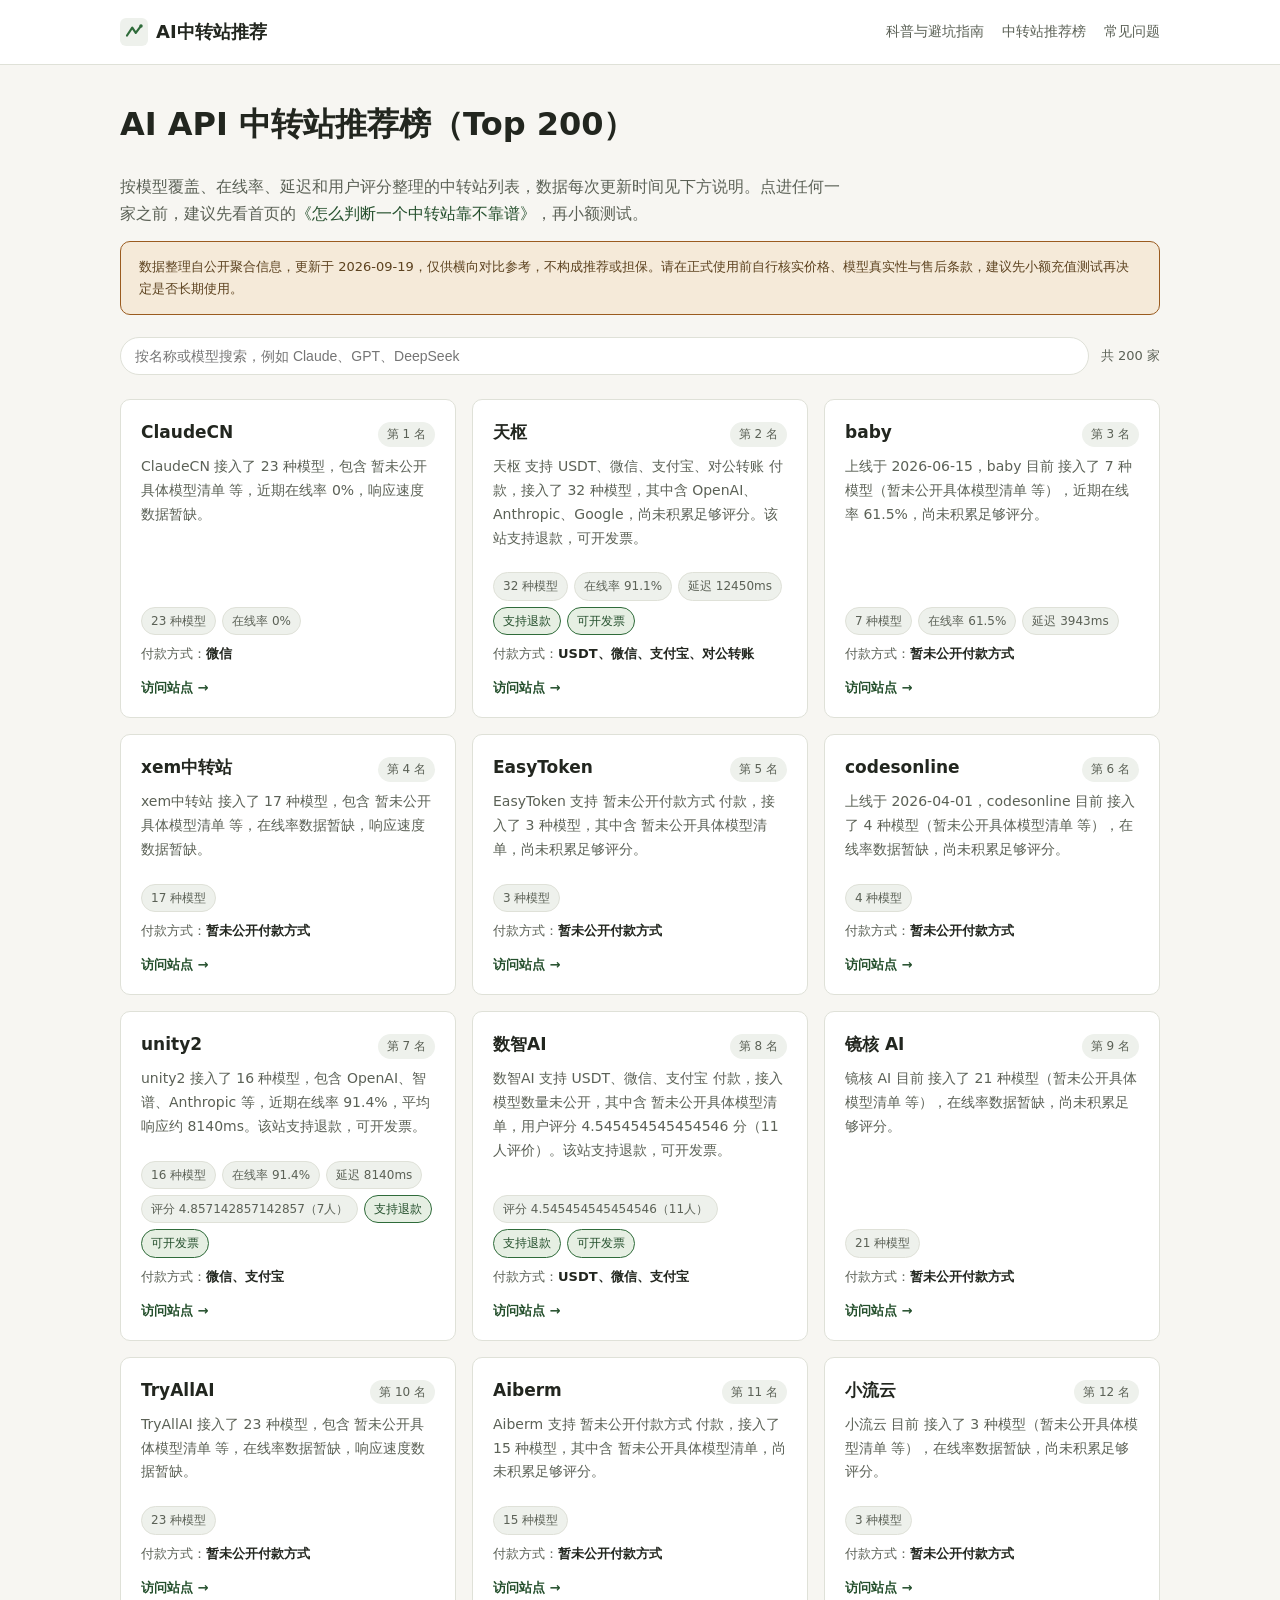
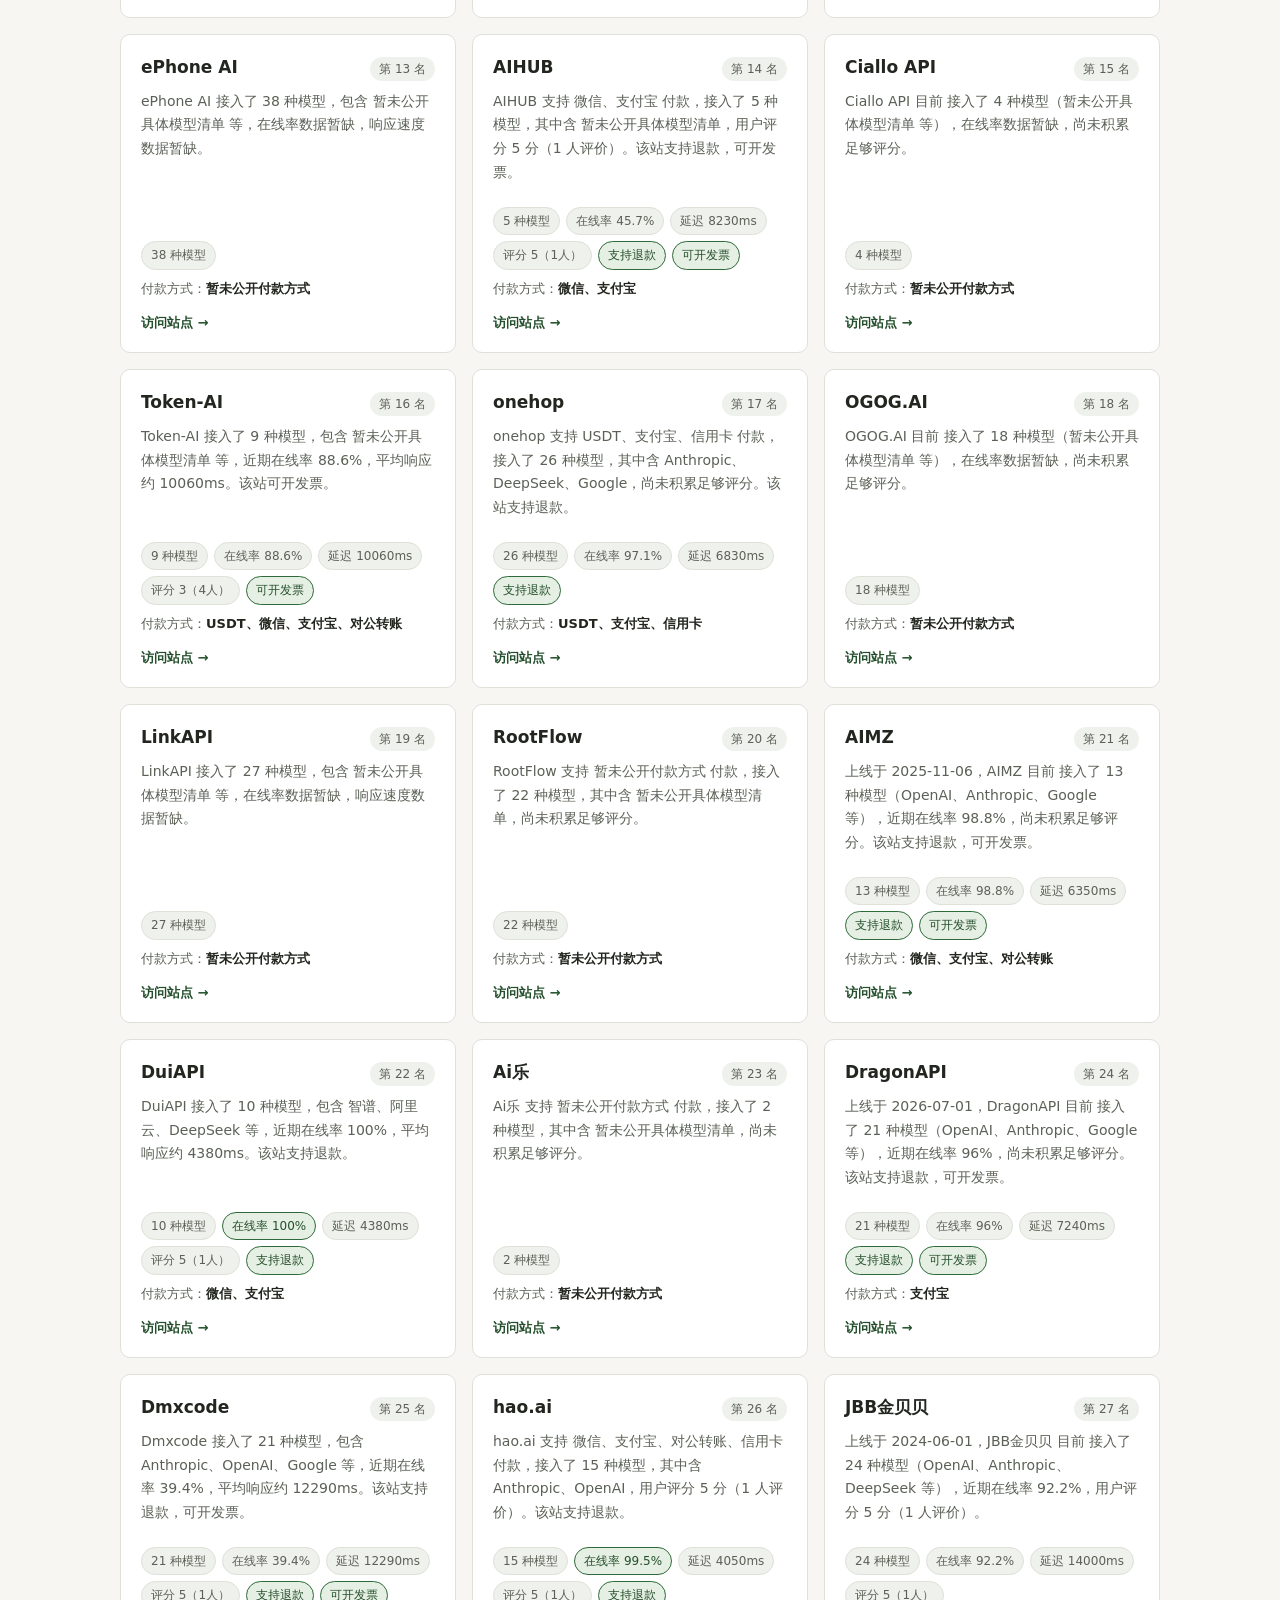
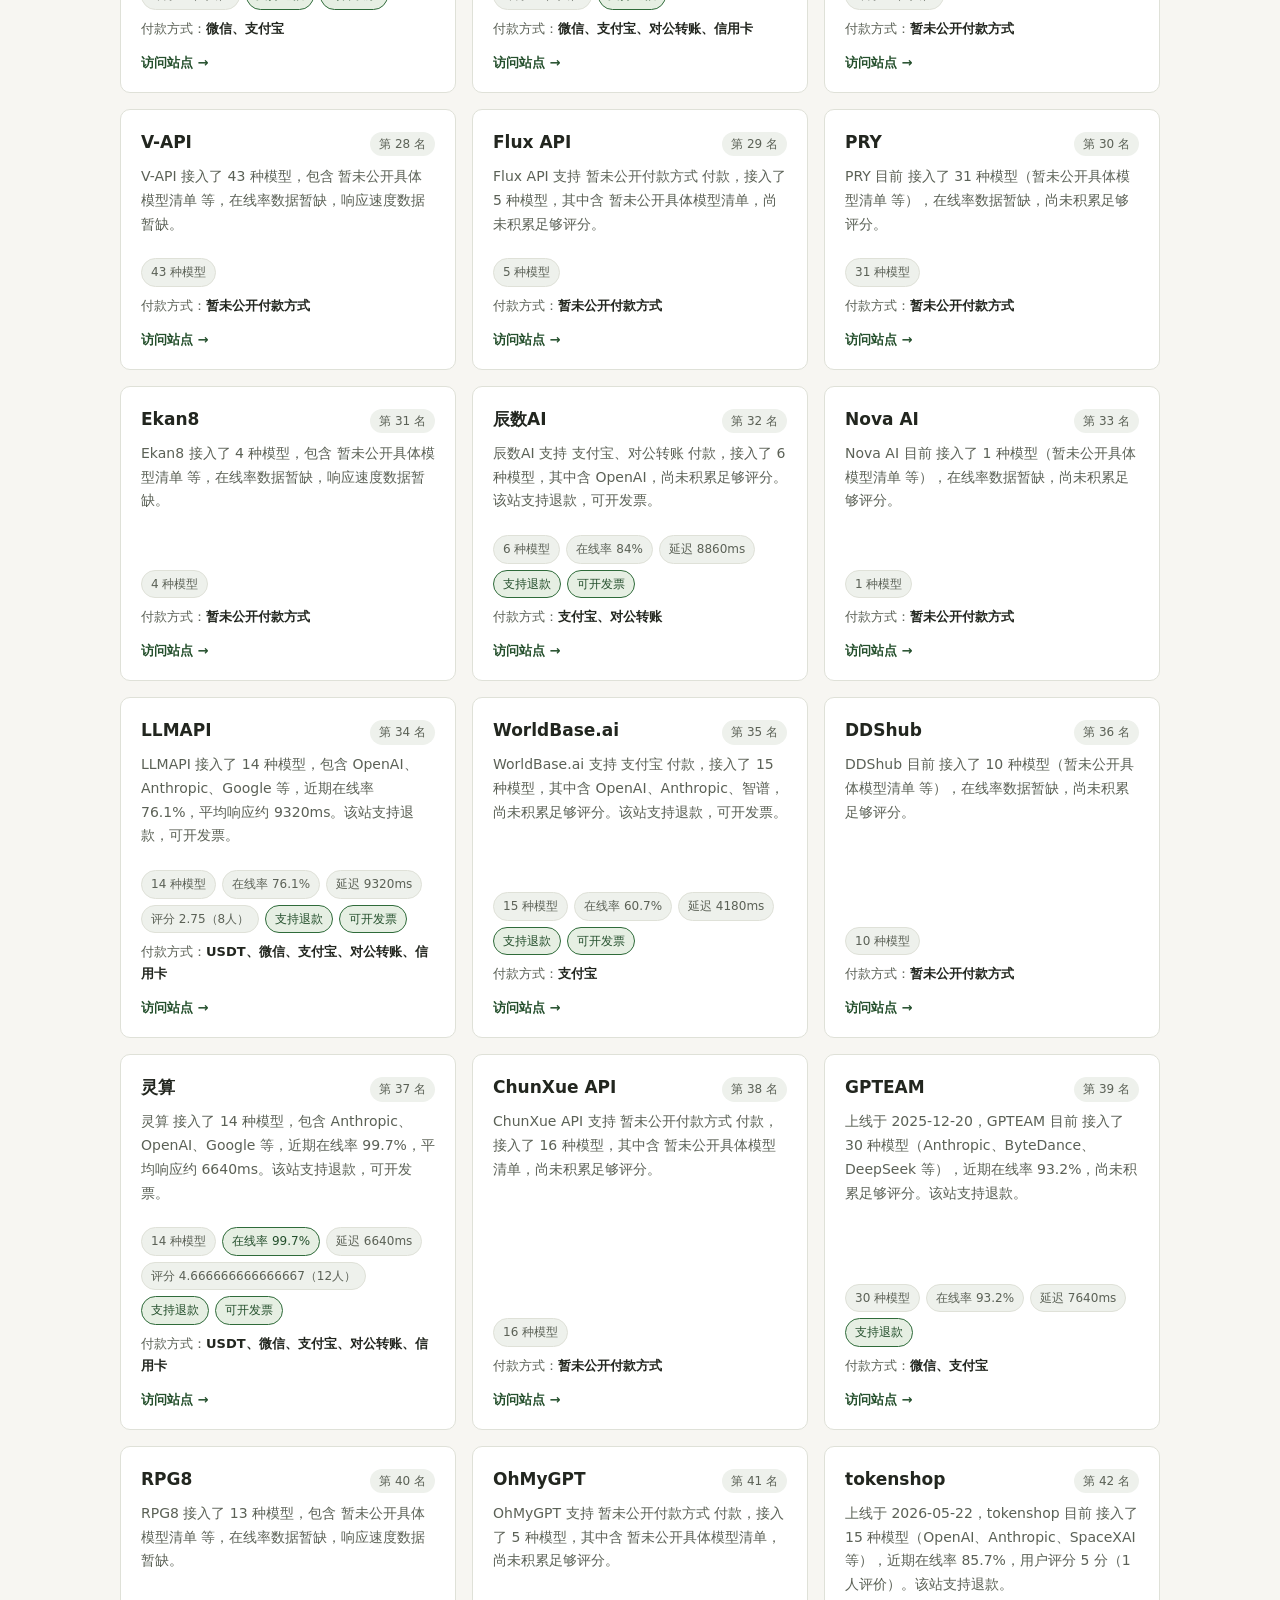
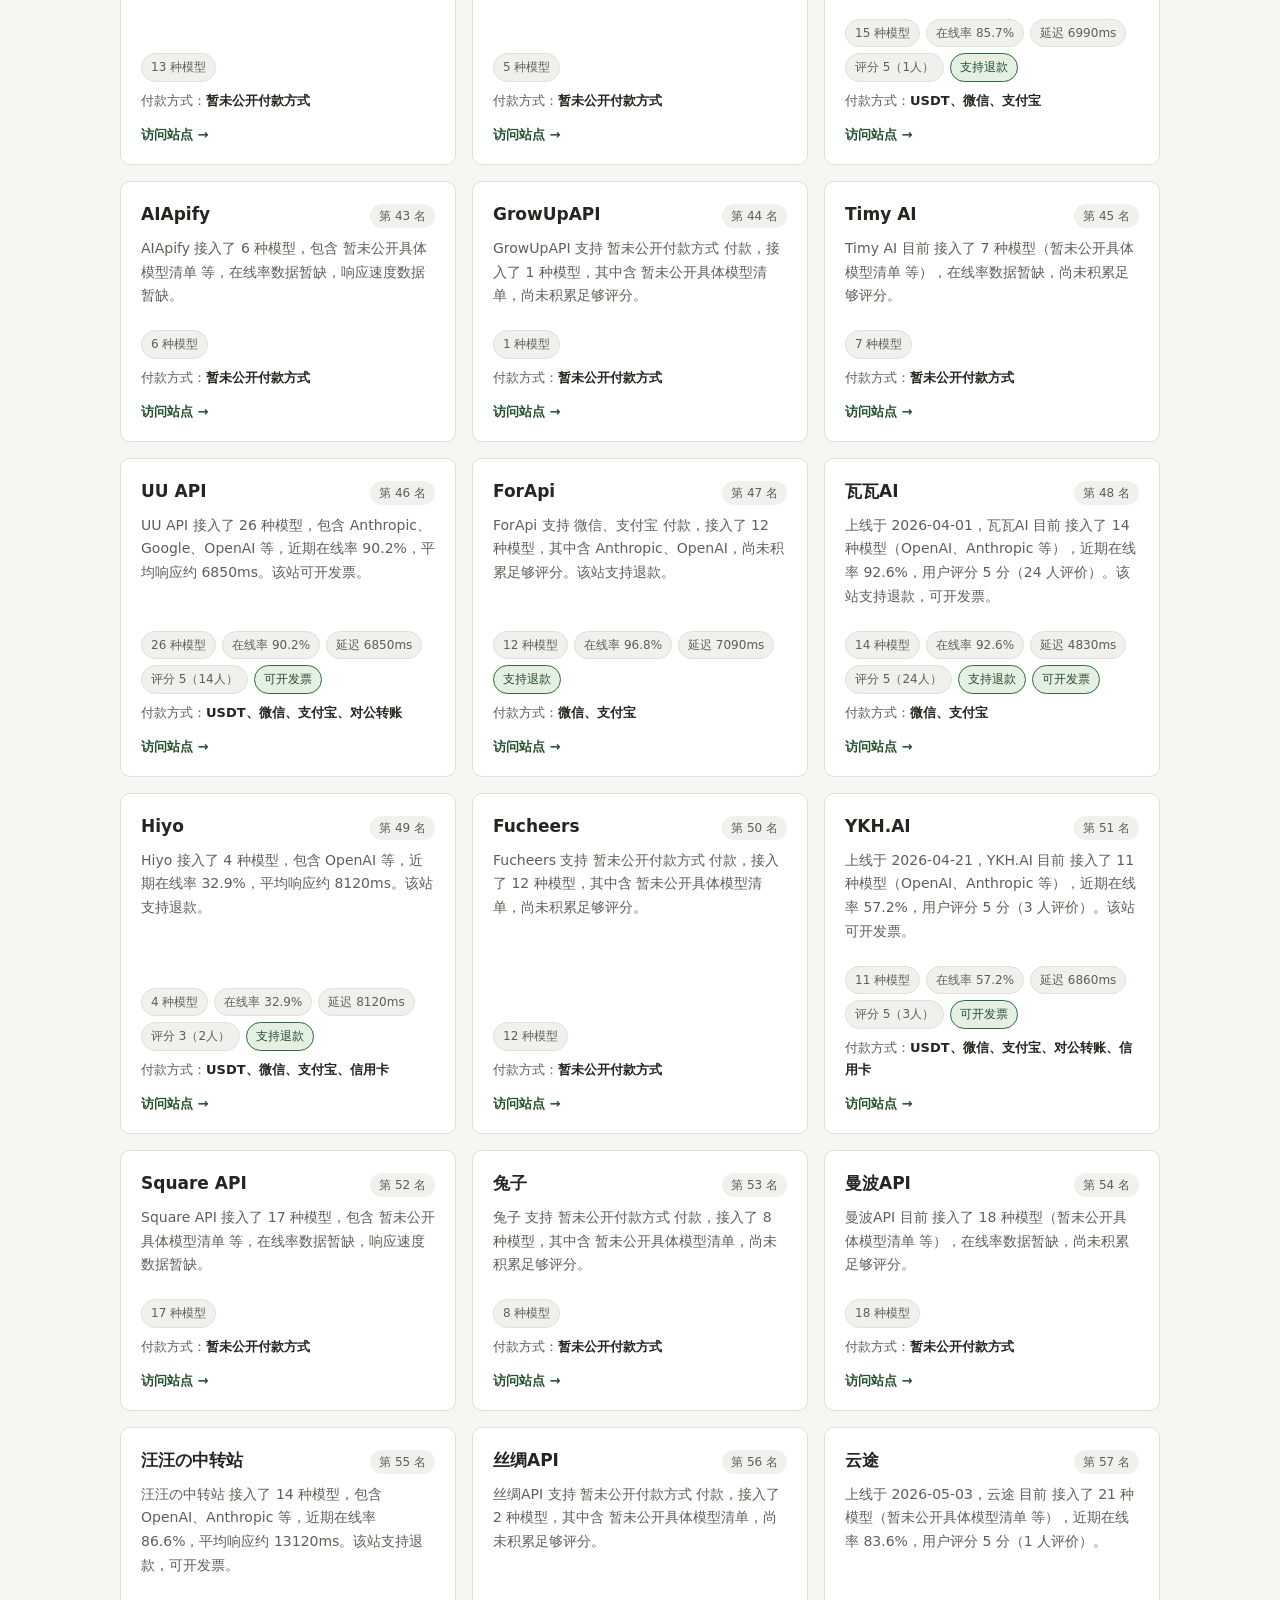
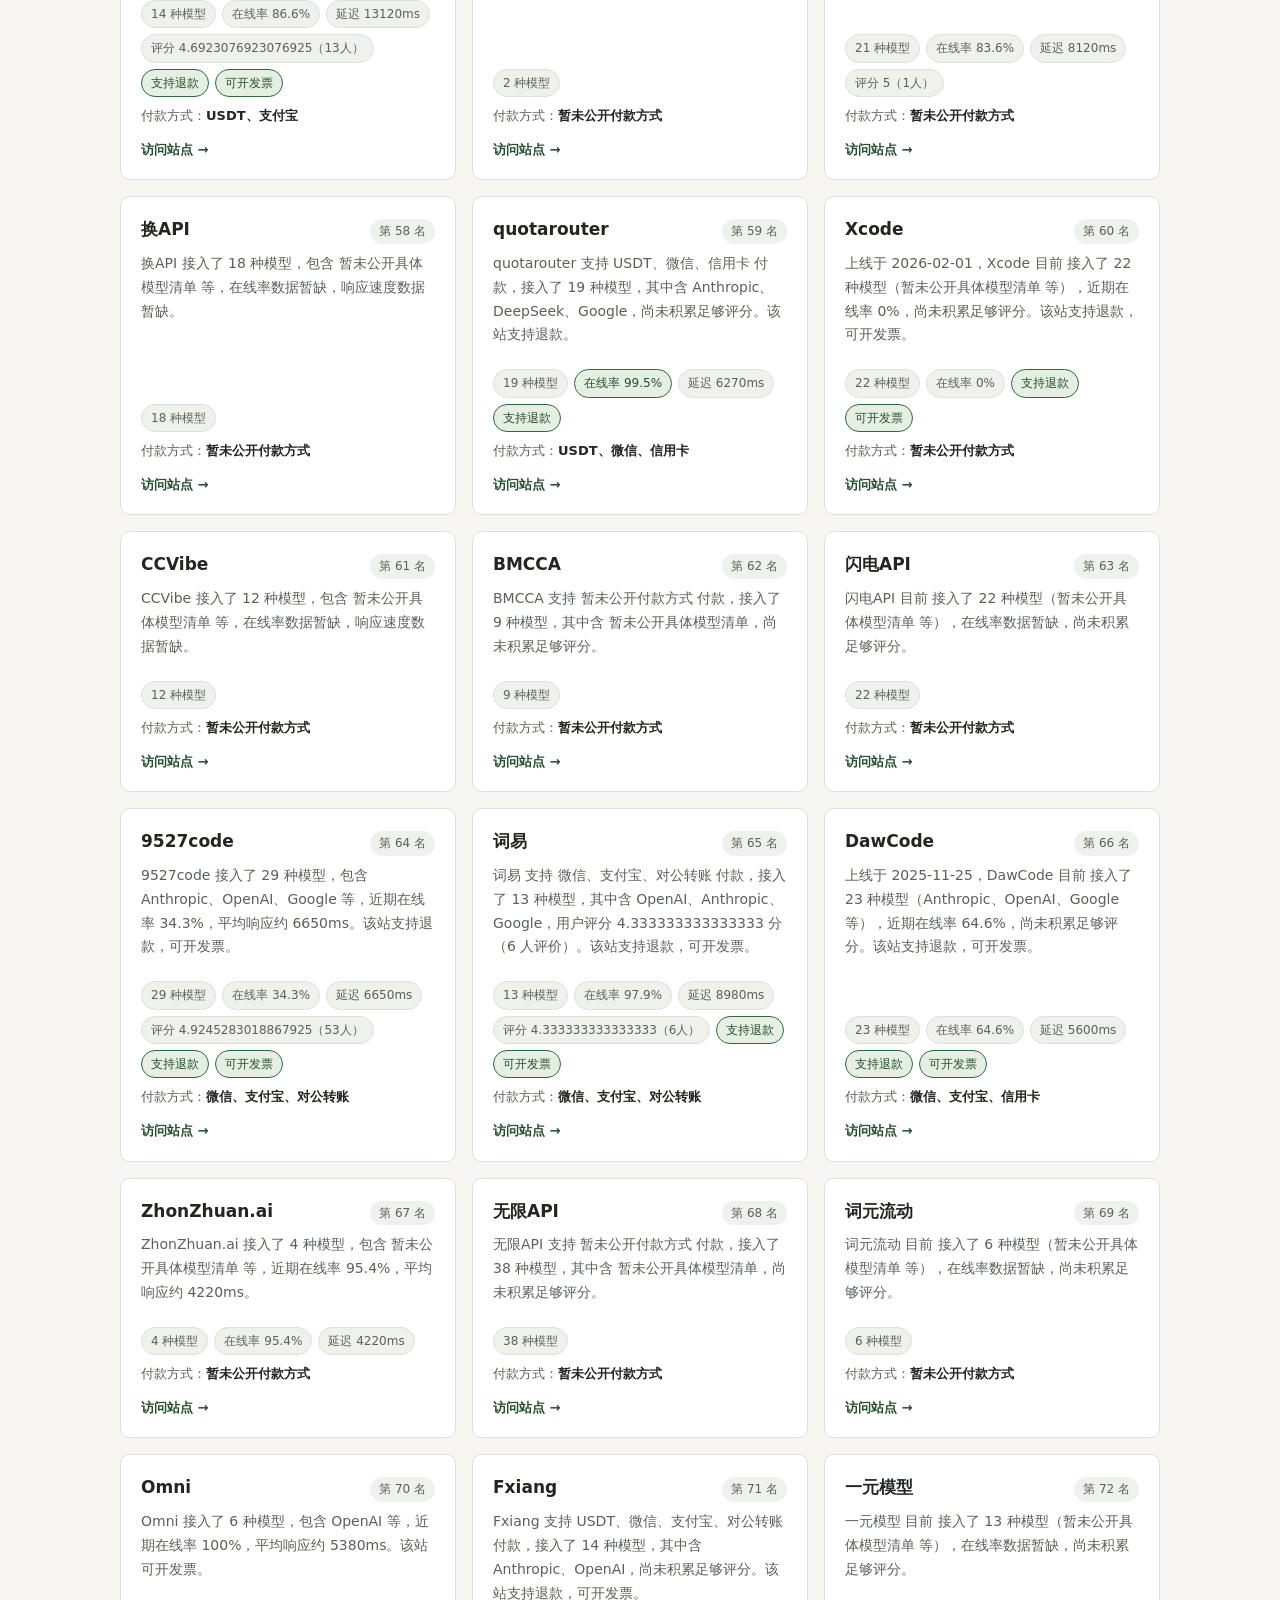
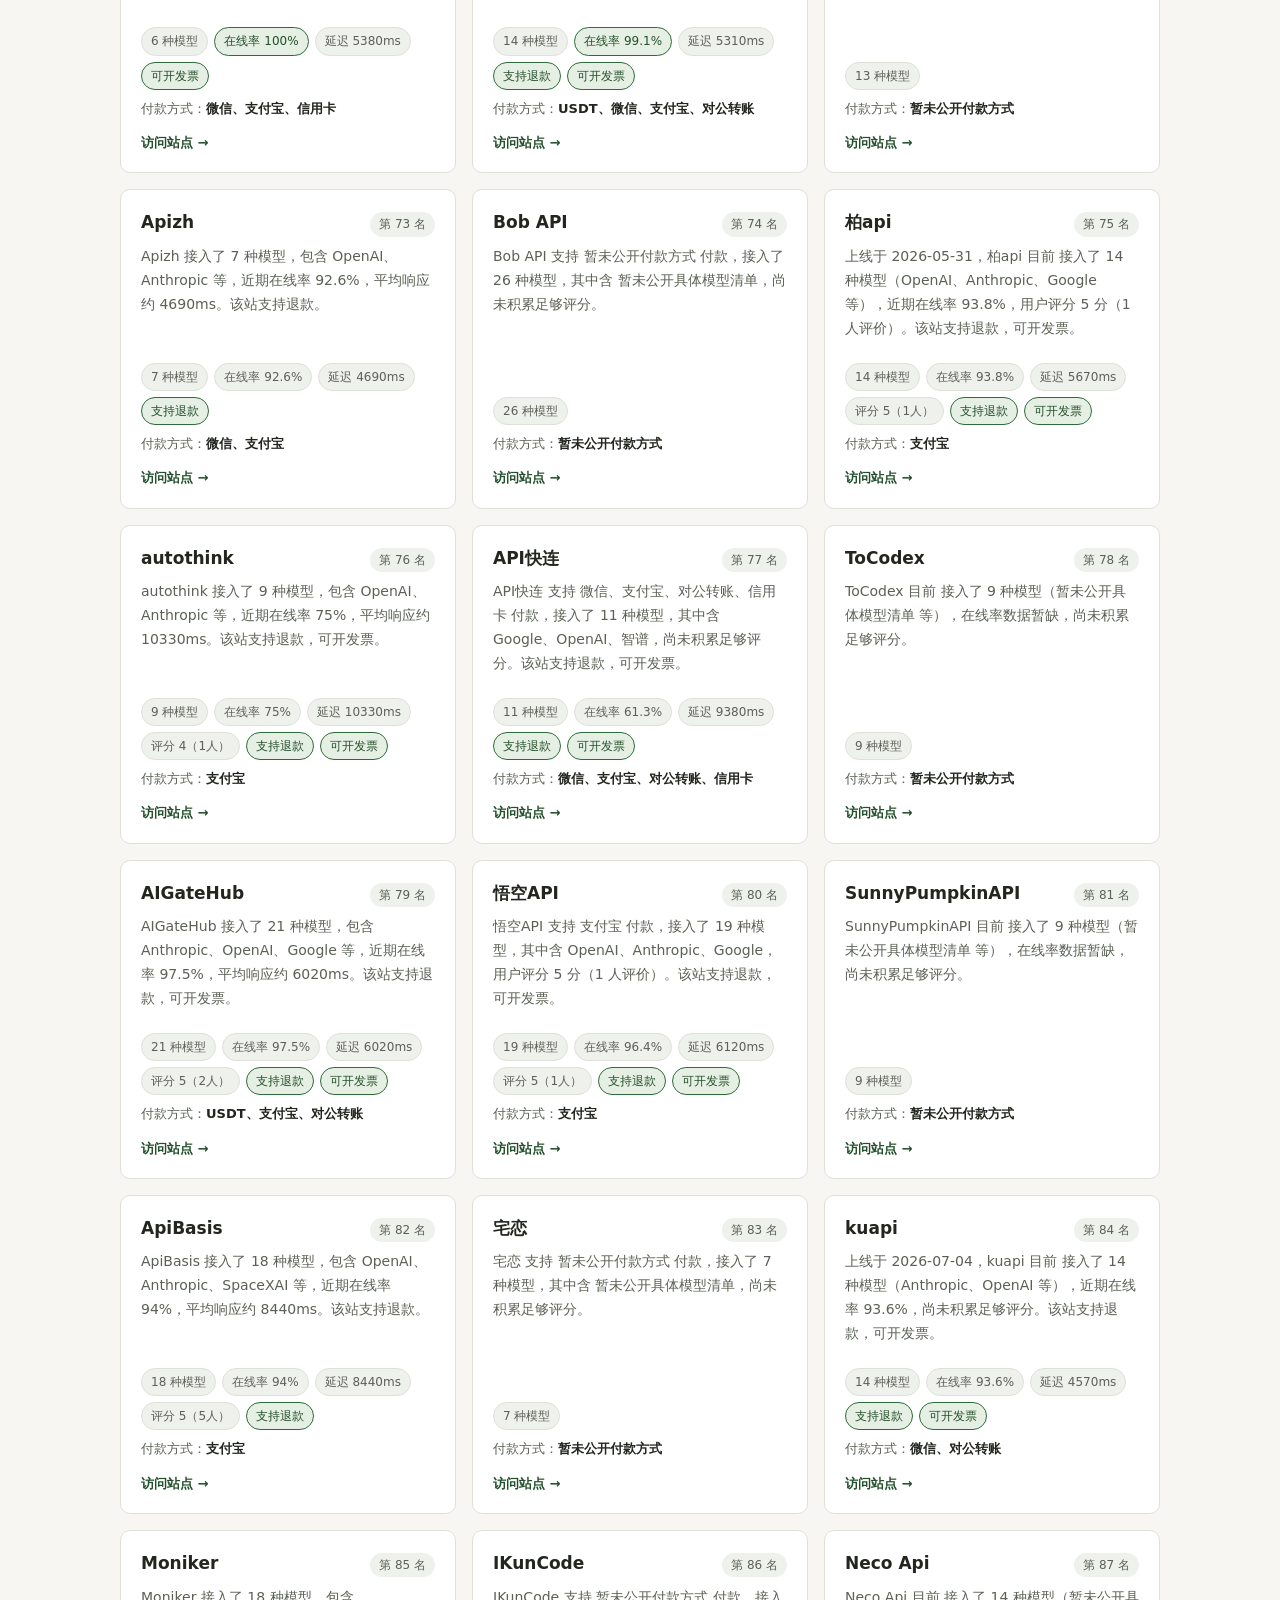
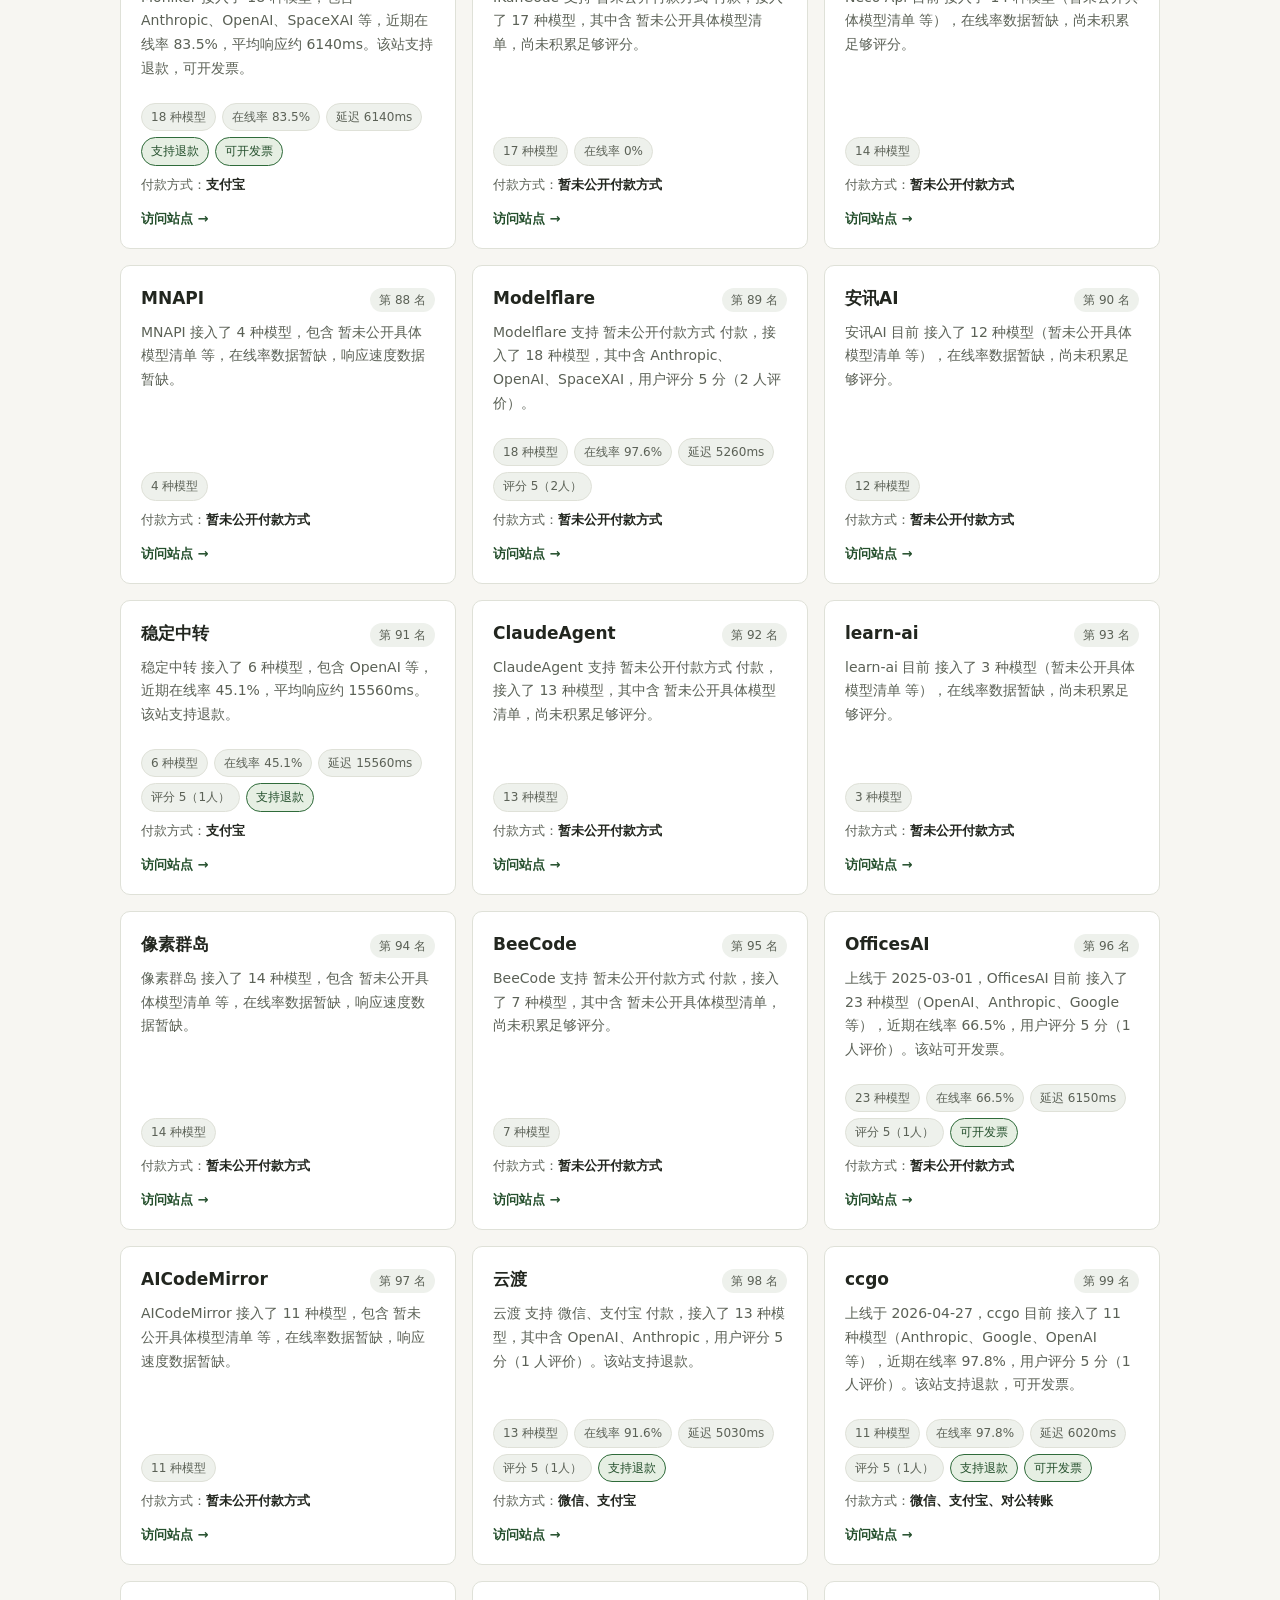
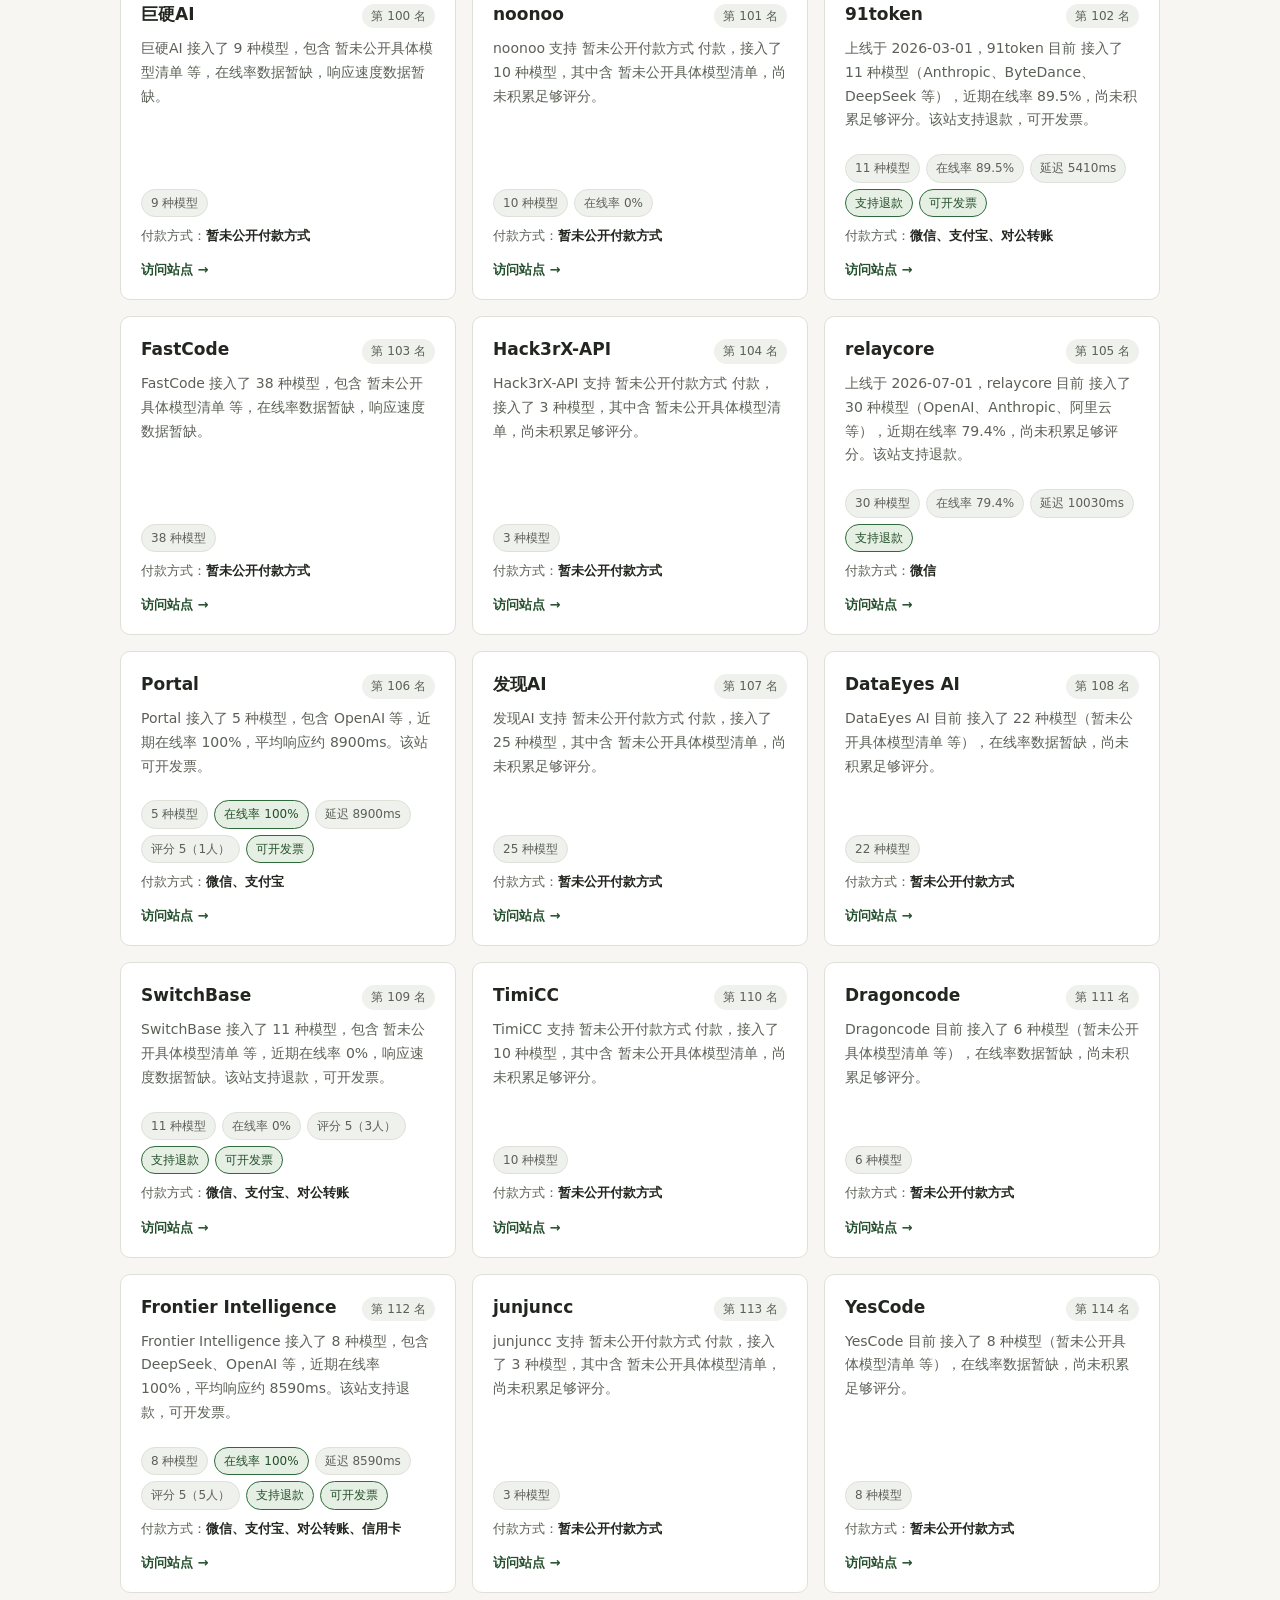
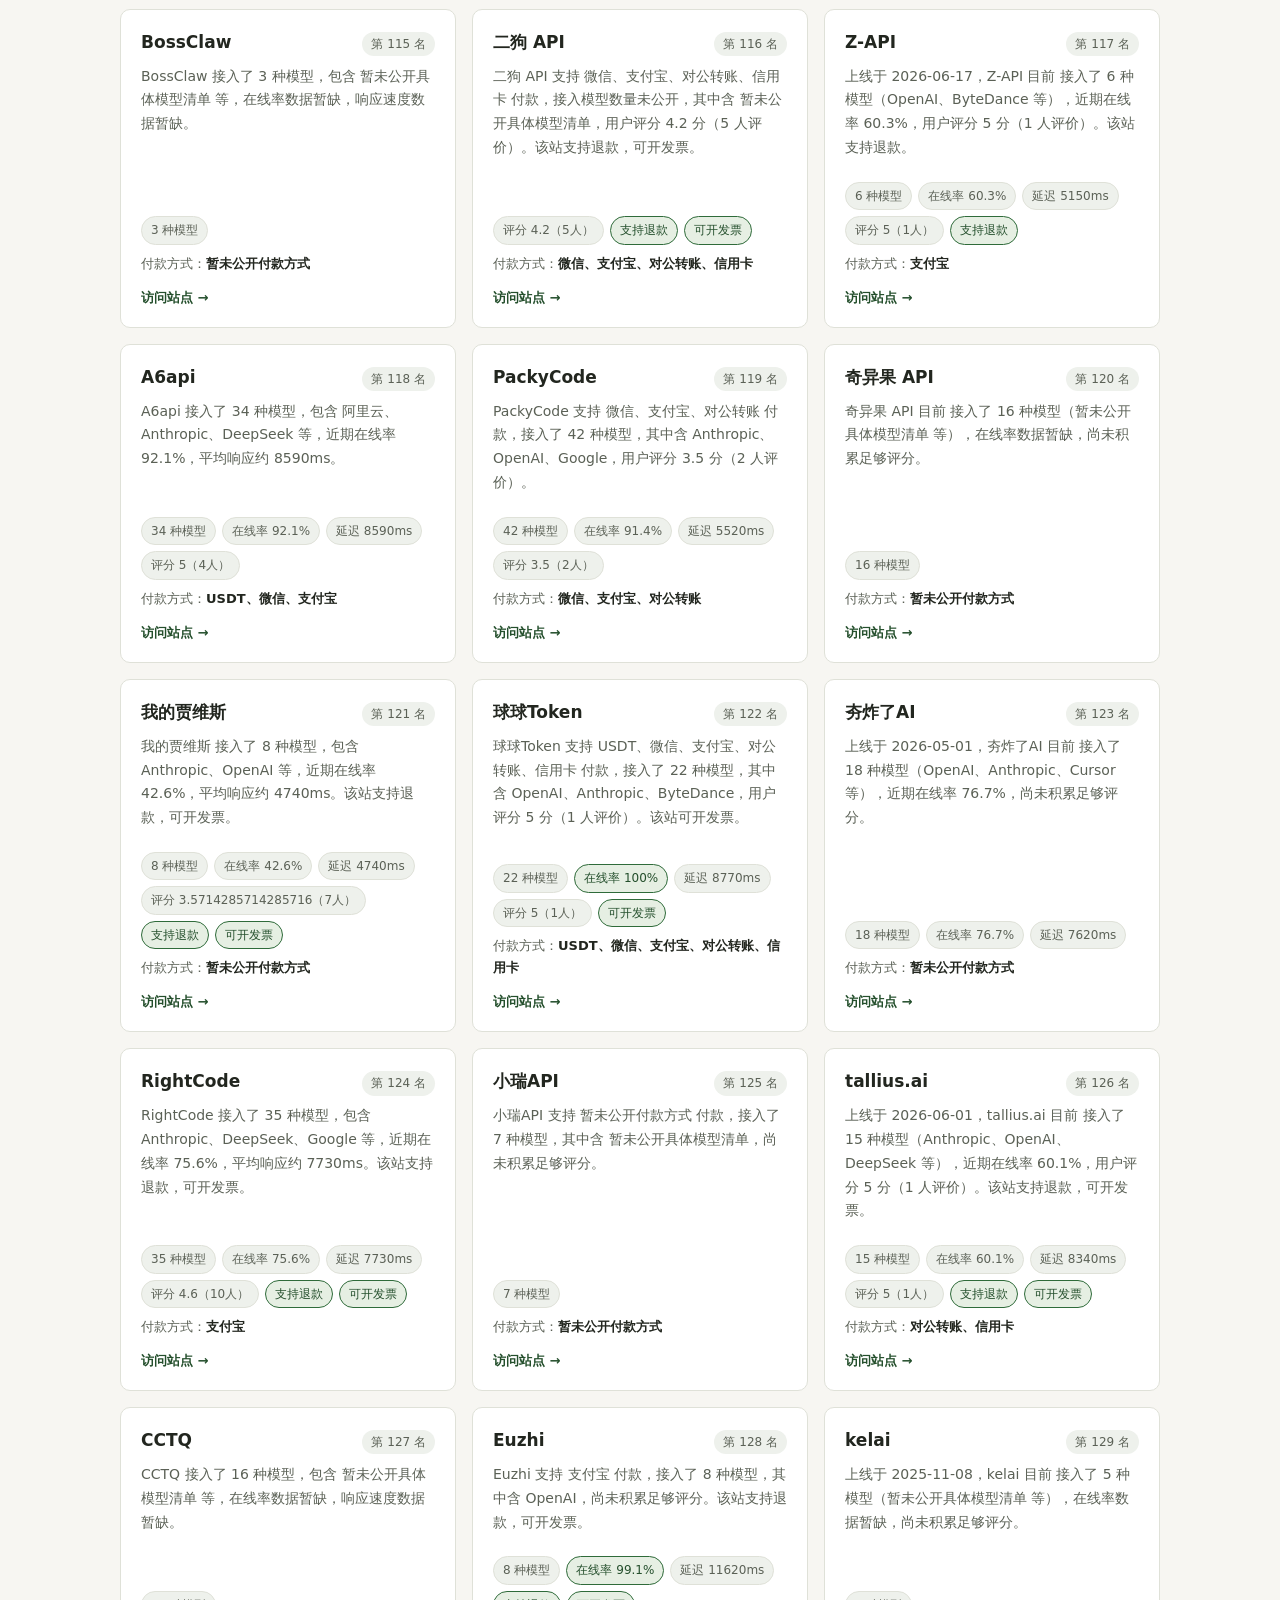
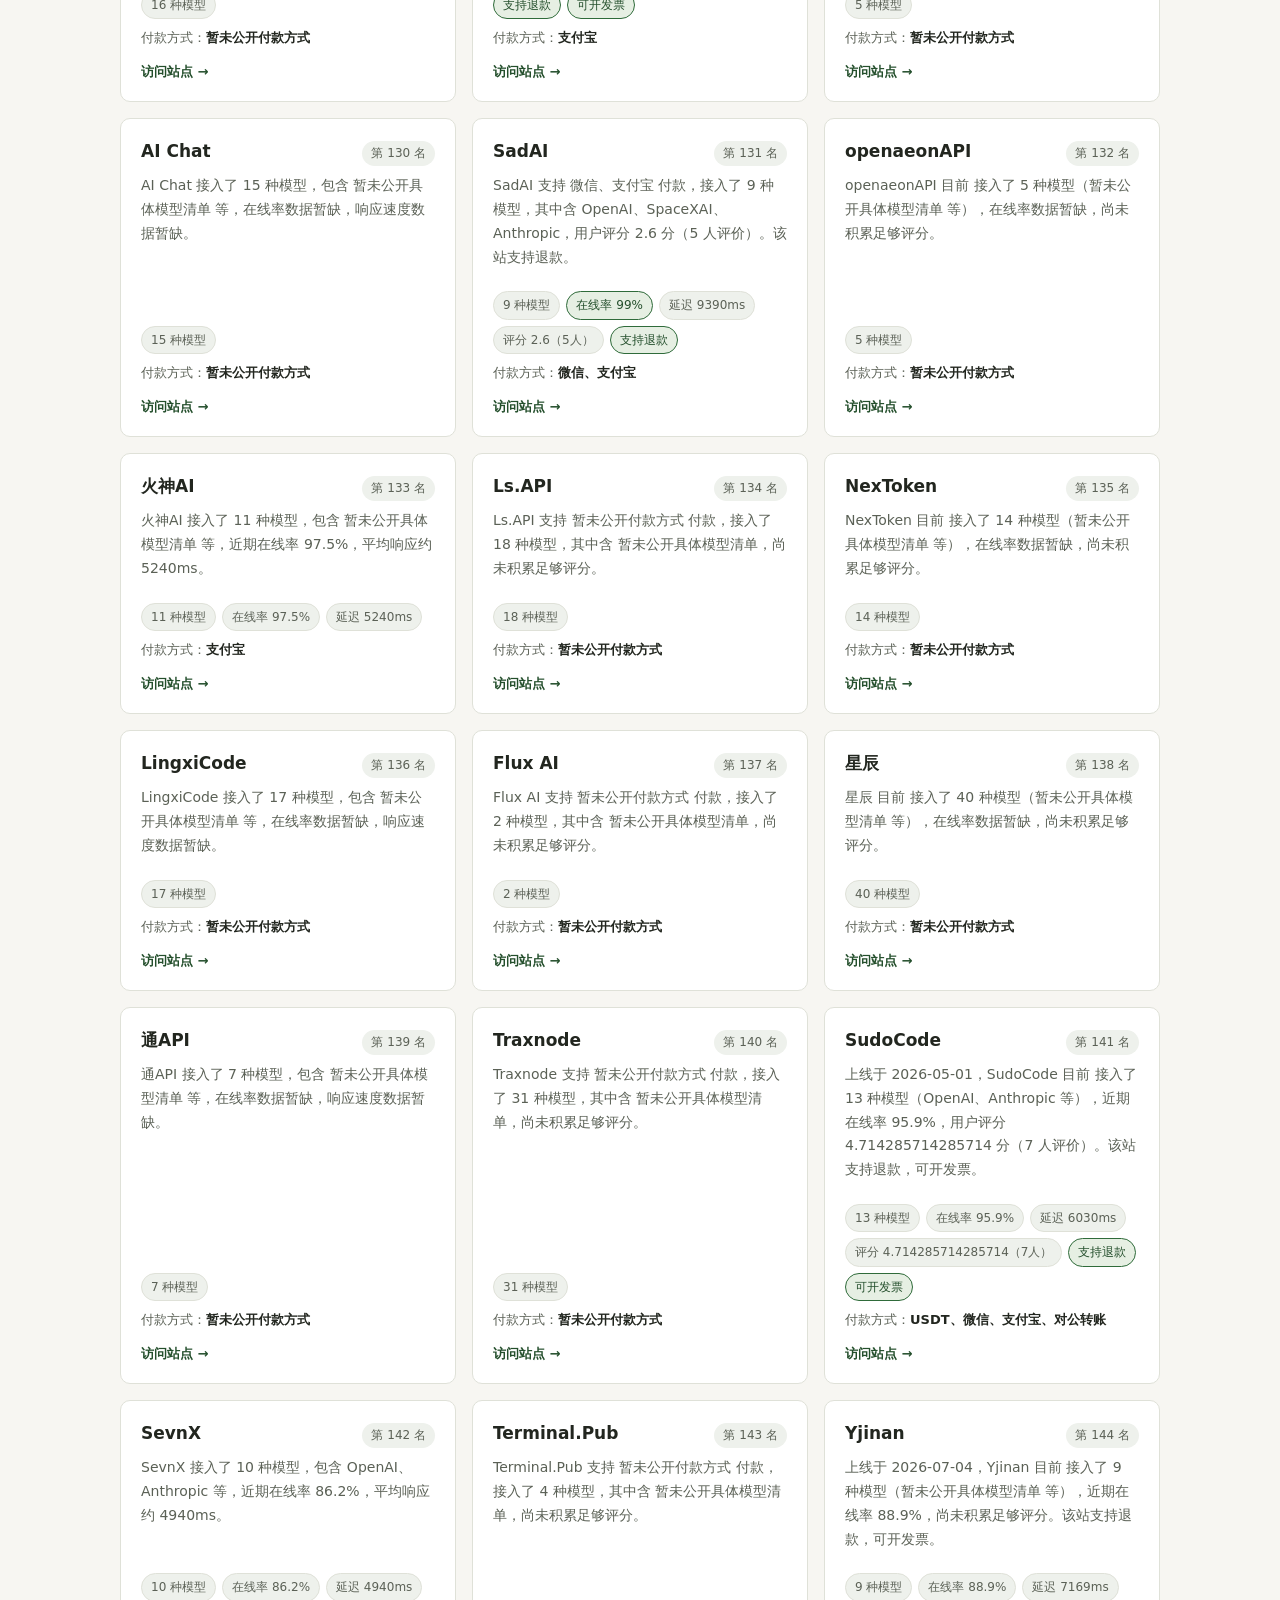
==== commit ddd995c6: "chore: daily data refresh" ====
--- a/stations/index.html
+++ b/stations/index.html
@@ -3,7 +3,7 @@
 <head>
 <meta charset="utf-8">
 <meta name="viewport" content="width=device-width, initial-scale=1">
-<title>AI API 中转站推荐榜 Top 200（2026-09-18 更新）| AI中转站推荐</title>
+<title>AI API 中转站推荐榜 Top 200（2026-09-19 更新）| AI中转站推荐</title>
 <meta name="description" content="收录 200 家 AI API 中转站，按模型覆盖数、在线率、延迟、用户评分整理，含支付方式与退款/发票信息，方便挑选前先做对比。">
 <link rel="canonical" href="https://aituijian.github.io/stations/">
 <meta name="robots" content="index,follow">
@@ -13,7 +13,7 @@
 <meta property="og:url" content="https://aituijian.github.io/stations/">
 <link rel="icon" href="/assets/favicon.svg" type="image/svg+xml">
 <link rel="stylesheet" href="/assets/style.css">
-<script type="application/ld+json">{"@context": "https://schema.org", "@type": "ItemList", "name": "AI API 中转站推荐榜", "numberOfItems": 200, "itemListElement": [{"@type": "ListItem", "position": 1, "url": "https://www.hvoyai.com/sites/apiportercom/", "name": "Apiporter"}, {"@type": "ListItem", "position": 2, "url": "https://www.hvoyai.com/sites/mxfreecodesonlinedev/", "name": "codesonline"}, {"@type": "ListItem", "position": 3, "url": "https://www.hvoyai.com/sites/linkapiai/", "name": "LinkAPI"}, {"@type": "ListItem", "position": 4, "url": "https://www.hvoyai.com/sites/max20cn/", "name": "baby"}, {"@type": "ListItem", "position": 5, "url": "https://www.hvoyai.com/sites/manbouapicom/", "name": "曼波API"}, {"@type": "ListItem", "position": 6, "url": "https://www.hvoyai.com/sites/apiikuncodecc/", "name": "IKunCode"}, {"@type": "ListItem", "position": 7, "url": "https://www.hvoyai.com/sites/noonooai/", "name": "noonoo"}, {"@type": "ListItem", "position": 8, "url": "https://www.hvoyai.com/sites/9527codes/", "name": "9527code"}, {"@type": "ListItem", "position": 9, "url": "https://www.hvoyai.com/sites/apimodelscubecom/", "name": "模方"}, {"@type": "ListItem", "position": 10, "url": "https://www.hvoyai.com/sites/huoshenaicom/", "name": "火神AI"}, {"@type": "ListItem", "position": 11, "url": "https://www.hvoyai.com/sites/apidiscordtoolvip/", "name": "巨硬AI"}, {"@type": "ListItem", "position": 12, "url": "https://www.hvoyai.com/sites/apiapi2cncom/", "name": "智惠API"}, {"@type": "ListItem", "position": 13, "url": "https://www.hvoyai.com/sites/apicloudpassspace/", "name": "云途"}, {"@type": "ListItem", "position": 14, "url": "https://www.hvoyai.com/sites/apiqiyiguouk/", "name": "奇异果 API"}, {"@type": "ListItem", "position": 15, "url": "https://www.hvoyai.com/sites/apieuzhicom/", "name": "Euzhi"}, {"@type": "ListItem", "position": 16, "url": "https://www.hvoyai.com/sites/toolcodetop/", "name": "ToolCode"}, {"@type": "ListItem", "position": 17, "url": "https://www.hvoyai.com/sites/minitokentop/", "name": "云算API"}, {"@type": "ListItem", "position": 18, "url": "https://www.hvoyai.com/sites/kapibalaasia/", "name": "卡皮巴拉API"}, {"@type": "ListItem", "position": 19, "url": "https://www.hvoyai.com/sites/codexhiyotop/", "name": "Hiyo"}, {"@type": "ListItem", "position": 20, "url": "https://www.hvoyai.com/sites/apiykhai/", "name": "YKH.AI"}, {"@type": "ListItem", "position": 21, "url": "https://www.hvoyai.com/sites/kpzhucom/", "name": "猪猪 API"}, {"@type": "ListItem", "position": 22, "url": "https://www.hvoyai.com/sites/apilelewebcn/", "name": "Ai乐"}, {"@type": "ListItem", "position": 23, "url": "https://www.hvoyai.com/sites/poolaionline/", "name": "PoolAI"}, {"@type": "ListItem", "position": 24, "url": "https://www.hvoyai.com/sites/kuapicc/", "name": "kuapi"}, {"@type": "ListItem", "position": 25, "url": "https://www.hvoyai.com/sites/aiztokendev/", "name": "zToken"}, {"@type": "ListItem", "position": 26, "url": "https://www.hvoyai.com/sites/apiddtcom/", "name": "DDTokens"}, {"@type": "ListItem", "position": 27, "url": "https://www.hvoyai.com/sites/portalgpteamservicescom/", "name": "GPTEAM"}, {"@type": "ListItem", "position": 28, "url": "https://www.hvoyai.com/sites/sssaicodecom/", "name": "SSSAICode"}, {"@type": "ListItem", "position": 29, "url": "https://www.hvoyai.com/sites/aixlyunpro/", "name": "小流云"}, {"@type": "ListItem", "position": 30, "url": "https://www.hvoyai.com/sites/newapidragon3apicom/", "name": "DragonAPI"}, {"@type": "ListItem", "position": 31, "url": "https://www.hvoyai.com/sites/worldbaseai/", "name": "WorldBase.ai"}, {"@type": "ListItem", "position": 32, "url": "https://www.hvoyai.com/sites/switchbasevip/", "name": "SwitchBase"}, {"@type": "ListItem", "position": 33, "url": "https://www.hvoyai.com/sites/apiowlaitech/", "name": "Owl AI"}, {"@type": "ListItem", "position": 34, "url": "https://www.hvoyai.com/sites/xunsuantop/", "name": "Fxiang"}, {"@type": "ListItem", "position": 35, "url": "https://www.hvoyai.com/sites/aiflashapitop/", "name": "闪电API"}, {"@type": "ListItem", "position": 36, "url": "https://www.hvoyai.com/sites/vibesubsapicom/", "name": "Vibe SubsAPI"}, {"@type": "ListItem", "position": 37, "url": "https://www.hvoyai.com/sites/ccvibecom/", "name": "CCVibe"}, {"@type": "ListItem", "position": 38, "url": "https://www.hvoyai.com/sites/codenewclicom/", "name": "FoxCode"}, {"@type": "ListItem", "position": 39, "url": "https://www.hvoyai.com/sites/apirootflowaicom/", "name": "RootFlow"}, {"@type": "ListItem", "position": 40, "url": "https://www.hvoyai.com/sites/chiyicncom/", "name": "词易"}, {"@type": "ListItem", "position": 41, "url": "https://www.hvoyai.com/sites/dragoncodecodes/", "name": "Dragoncode"}, {"@type": "ListItem", "position": 42, "url": "https://www.hvoyai.com/sites/tokenfluxdev/", "name": "词元流动"}, {"@type": "ListItem", "position": 43, "url": "https://www.hvoyai.com/sites/kuaidmxcodecom/", "name": "Dmxcode"}, {"@type": "ListItem", "position": 44, "url": "https://www.hvoyai.com/sites/onehopai/", "name": "onehop"}, {"@type": "ListItem", "position": 45, "url": "https://www.hvoyai.com/sites/apittflowscom/", "name": "ttflows"}, {"@type": "ListItem", "position": 46, "url": "https://www.hvoyai.com/sites/xnfiq104an1x80scom/", "name": "稳定中转"}, {"@type": "ListItem", "position": 47, "url": "https://www.hvoyai.com/sites/apivipcronddev/", "name": "PRY"}, {"@type": "ListItem", "position": 48, "url": "https://www.hvoyai.com/sites/originmodelflaredev/", "name": "Modelflare"}, {"@type": "ListItem", "position": 49, "url": "https://www.hvoyai.com/sites/apiautothinkspace/", "name": "autothink"}, {"@type": "ListItem", "position": 50, "url": "https://www.hvoyai.com/sites/mnapicom/", "name": "MNAPI"}, {"@type": "ListItem", "position": 51, "url": "https://www.hvoyai.com/sites/bmaikun8vip/", "name": "北妈AI"}, {"@type": "ListItem", "position": 52, "url": "https://www.hvoyai.com/sites/ccgoaicom/", "name": "ccgo"}, {"@type": "ListItem", "position": 53, "url": "https://www.hvoyai.com/sites/apirpg8cn/", "name": "RPG8"}, {"@type": "ListItem", "position": 54, "url": "https://www.hvoyai.com/sites/yundulat/", "name": "云渡"}, {"@type": "ListItem", "position": 55, "url": "https://www.hvoyai.com/sites/apihangzhalecom/", "name": "夯炸了AI"}, {"@type": "ListItem", "position": 56, "url": "https://www.hvoyai.com/sites/voltapiai/", "name": "Volt"}, {"@type": "ListItem", "position": 57, "url": "https://www.hvoyai.com/sites/llmapipro/", "name": "LLMAPI"}, {"@type": "ListItem", "position": 58, "url": "https://www.hvoyai.com/sites/anpinai/", "name": "AnPin AI"}, {"@type": "ListItem", "position": 59, "url": "https://www.hvoyai.com/sites/aimonikertop/", "name": "Moniker"}, {"@type": "ListItem", "position": 60, "url": "https://www.hvoyai.com/sites/apimuskapicc/", "name": "MuskAI"}, {"@type": "ListItem", "position": 61, "url": "https://www.hvoyai.com/sites/limiaonet/", "name": "哩喵中转栈"}, {"@type": "ListItem", "position": 62, "url": "https://www.hvoyai.com/sites/cunai/", "name": "CUN.ai"}, {"@type": "ListItem", "position": 63, "url": "https://www.hvoyai.com/sites/xiaoruiapicc/", "name": "小瑞API"}, {"@type": "ListItem", "position": 64, "url": "https://www.hvoyai.com/sites/aixem8k5top/", "name": "xem中转站"}, {"@type": "ListItem", "position": 65, "url": "https://www.hvoyai.com/sites/apihack3rxcn/", "name": "Hack3rX-API"}, {"@type": "ListItem", "position": 66, "url": "https://www.hvoyai.com/sites/packyapiai/", "name": "PackyCode"}, {"@type": "ListItem", "position": 67, "url": "https://www.hvoyai.com/sites/torchaiai/", "name": "TorchApi"}, {"@type": "ListItem", "position": 68, "url": "https://www.hvoyai.com/sites/timyaicom/", "name": "Timy AI"}, {"@type": "ListItem", "position": 69, "url": "https://www.hvoyai.com/sites/apiopenaeonai/", "name": "openaeonAPI"}, {"@type": "ListItem", "position": 70, "url": "https://www.hvoyai.com/sites/timicccom/", "name": "TimiCC"}, {"@type": "ListItem", "position": 71, "url": "https://www.hvoyai.com/sites/nekocodeai/", "name": "NekoCode"}, {"@type": "ListItem", "position": 72, "url": "https://www.hvoyai.com/sites/chunxueapicom/", "name": "ChunXue API"}, {"@type": "ListItem", "position": 73, "url": "https://www.hvoyai.com/sites/sapiyujinancn/", "name": "Yjinan"}, {"@type": "ListItem", "position": 74, "url": "https://www.hvoyai.com/sites/poixecom/", "name": "Poixe AI"}, {"@type": "ListItem", "position": 75, "url": "https://www.hvoyai.com/sites/uocodecom/", "name": "UoCode"}, {"@type": "ListItem", "position": 76, "url": "https://www.hvoyai.com/sites/mzlonetop/", "name": "AIMZ"}, {"@type": "ListItem", "position": 77, "url": "https://www.hvoyai.com/sites/apitalliusai/", "name": "tallius.ai"}, {"@type": "ListItem", "position": 78, "url": "https://www.hvoyai.com/sites/ergouapicom/", "name": "二狗 API"}, {"@type": "ListItem", "position": 79, "url": "https://www.hvoyai.com/sites/fucheerstop/", "name": "Fucheers"}, {"@type": "ListItem", "position": 80, "url": "https://www.hvoyai.com/sites/officesaitop/", "name": "OfficesAI"}, {"@type": "ListItem", "position": 81, "url": "https://www.hvoyai.com/sites/callxyqxyz/", "name": "Ls.API"}, {"@type": "ListItem", "position": 82, "url": "https://www.hvoyai.com/sites/huanapicom/", "name": "换API"}, {"@type": "ListItem", "position": 83, "url": "https://www.hvoyai.com/sites/buzzaicc/", "name": "BUZZ"}, {"@type": "ListItem", "position": 84, "url": "https://www.hvoyai.com/sites/jbbtcc/", "name": "JBB金贝贝"}, {"@type": "ListItem", "position": 85, "url": "https://www.hvoyai.com/sites/cooperapicom/", "name": "Cooper-API"}, {"@type": "ListItem", "position": 86, "url": "https://www.hvoyai.com/sites/routescopeai/", "name": "routescope"}, {"@type": "ListItem", "position": 87, "url": "https://www.hvoyai.com/sites/sevnxone/", "name": "SevnX"}, {"@type": "ListItem", "position": 88, "url": "https://www.hvoyai.com/sites/fastaitokencom/", "name": "FastAIToken"}, {"@type": "ListItem", "position": 89, "url": "https://www.hvoyai.com/sites/forapiai/", "name": "ForApi"}, {"@type": "ListItem", "position": 90, "url": "https://www.hvoyai.com/sites/mintpopai/", "name": "Mintpop"}, {"@type": "ListItem", "position": 91, "url": "https://www.hvoyai.com/sites/relaycorecn/", "name": "relaycore"}, {"@type": "ListItem", "position": 92, "url": "https://www.hvoyai.com/sites/easytokencom/", "name": "EasyToken"}, {"@type": "ListItem", "position": 93, "url": "https://www.hvoyai.com/sites/ccamayatoday/", "name": "BMCCA"}, {"@type": "ListItem", "position": 94, "url": "https://www.hvoyai.com/sites/bossclaworg/", "name": "BossClaw"}, {"@type": "ListItem", "position": 95, "url": "https://www.hvoyai.com/sites/linkaishop/", "name": "LinkAi"}, {"@type": "ListItem", "position": 96, "url": "https://www.hvoyai.com/sites/unity2ai/", "name": "unity2"}, {"@type": "ListItem", "position": 97, "url": "https://www.hvoyai.com/sites/nextokenonline/", "name": "NexToken"}, {"@type": "ListItem", "position": 98, "url": "https://www.hvoyai.com/sites/apinovacc/", "name": "Nova AI"}, {"@type": "ListItem", "position": 99, "url": "https://www.hvoyai.com/sites/fushengyunsuancom/", "name": "浮生云算"}, {"@type": "ListItem", "position": 100, "url": "https://www.hvoyai.com/sites/ususclaudeus/", "name": "Flux AI"}, {"@type": "ListItem", "position": 101, "url": "https://www.hvoyai.com/sites/ephoneai/", "name": "ePhone AI"}, {"@type": "ListItem", "position": 102, "url": "https://www.hvoyai.com/sites/growupapiltd/", "name": "GrowUpAPI"}, {"@type": "ListItem", "position": 103, "url": "https://www.hvoyai.com/sites/quotarouterai/", "name": "quotarouter"}, {"@type": "ListItem", "position": 104, "url": "https://www.hvoyai.com/sites/apituzicom/", "name": "兔子"}, {"@type": "ListItem", "position": 105, "url": "https://www.hvoyai.com/sites/lingsuantop/", "name": "灵算"}, {"@type": "ListItem", "position": 106, "url": "https://www.hvoyai.com/sites/azzlapivip/", "name": "宅恋"}, {"@type": "ListItem", "position": 107, "url": "https://www.hvoyai.com/sites/apitryallaicom/", "name": "TryAllAI"}, {"@type": "ListItem", "position": 108, "url": "https://www.hvoyai.com/sites/xcodebest/", "name": "Xcode"}, {"@type": "ListItem", "position": 109, "url": "https://www.hvoyai.com/sites/apivectorengineai/", "name": "VectorEngine"}, {"@type": "ListItem", "position": 110, "url": "https://www.hvoyai.com/sites/apiekan8com/", "name": "Ekan8"}, {"@type": "ListItem", "position": 111, "url": "https://www.hvoyai.com/sites/ailuminaicc/", "name": "Lumin AI"}, {"@type": "ListItem", "position": 112, "url": "https://www.hvoyai.com/sites/codeb886top/", "name": "CCTQ"}, {"@type": "ListItem", "position": 113, "url": "https://www.hvoyai.com/sites/aiapifycom/", "name": "AIApify"}, {"@type": "ListItem", "position": 114, "url": "https://www.hvoyai.com/sites/dawclaudecodecom/", "name": "DawCode"}, {"@type": "ListItem", "position": 115, "url": "https://www.hvoyai.com/sites/apixpluseplus/", "name": "数智AI"}, {"@type": "ListItem", "position": 116, "url": "https://www.hvoyai.com/sites/ogogai/", "name": "OGOG.AI"}, {"@type": "ListItem", "position": 117, "url": "https://www.hvoyai.com/sites/infaicc/", "name": "无限API"}, {"@type": "ListItem", "position": 118, "url": "https://www.hvoyai.com/sites/guaguaguauk/", "name": "SunnyPumpkinAPI"}, {"@type": "ListItem", "position": 119, "url": "https://www.hvoyai.com/sites/freelearnaitop/", "name": "learn-ai"}, {"@type": "ListItem", "position": 120, "url": "https://www.hvoyai.com/sites/eiroutercom/", "name": "EiRouter"}, {"@type": "ListItem", "position": 121, "url": "https://www.hvoyai.com/sites/cialloapicn/", "name": "Ciallo API"}, {"@type": "ListItem", "position": 122, "url": "https://www.hvoyai.com/sites/qiuqiutokencom/", "name": "球球Token"}, {"@type": "ListItem", "position": 123, "url": "https://www.hvoyai.com/sites/tianshuorg/", "name": "天枢"}, {"@type": "ListItem", "position": 124, "url": "https://www.hvoyai.com/sites/autorouterio/", "name": "AutoRouter"}, {"@type": "ListItem", "position": 125, "url": "https://www.hvoyai.com/sites/new050602xyz/", "name": "LingxiCode"}, {"@type": "ListItem", "position": 126, "url": "https://www.hvoyai.com/sites/rightcodes/", "name": "RightCode"}, {"@type": "ListItem", "position": 127, "url": "https://www.hvoyai.com/sites/apibai/", "name": "B.AI"}, {"@type": "ListItem", "position": 128, "url": "https://www.hvoyai.com/sites/timesniperclub/", "name": "一元模型"}, {"@type": "ListItem", "position": 129, "url": "https://www.hvoyai.com/sites/xdogenetwin/", "name": "OhMyGPT"}, {"@type": "ListItem", "position": 130, "url": "https://www.hvoyai.com/sites/newapijunjunsite/", "name": "junjuncc"}, {"@type": "ListItem", "position": 131, "url": "https://www.hvoyai.com/sites/apishiyutvcn/", "name": "像素群岛"}, {"@type": "ListItem", "position": 132, "url": "https://www.hvoyai.com/sites/kelaiapicc/", "name": "kelai"}, {"@type": "ListItem", "position": 133, "url": "https://www.hvoyai.com/sites/wawapitop/", "name": "瓦瓦AI"}, {"@type": "ListItem", "position": 134, "url": "https://www.hvoyai.com/sites/muemodtop/", "name": "木易(MueMod)"}, {"@type": "ListItem", "position": 135, "url": "https://www.hvoyai.com/sites/zivvpro/", "name": "ZIVV API"}, {"@type": "ListItem", "position": 136, "url": "https://www.hvoyai.com/sites/sparkcodetop/", "name": "SparkCode"}, {"@type": "ListItem", "position": 137, "url": "https://www.hvoyai.com/sites/xzgcasia/", "name": "辰数AI"}, {"@type": "ListItem", "position": 138, "url": "https://www.hvoyai.com/sites/traxnodecom/", "name": "Traxnode"}, {"@type": "ListItem", "position": 139, "url": "https://www.hvoyai.com/sites/haoai/", "name": "hao.ai"}, {"@type": "ListItem", "position": 140, "url": "https://www.hvoyai.com/sites/modcontop/", "name": "ModCon"}, {"@type": "ListItem", "position": 141, "url": "https://www.hvoyai.com/sites/hkccplussite/", "name": "ccfly"}, {"@type": "ListItem", "position": 142, "url": "https://www.hvoyai.com/sites/apiaigocodecom/", "name": "AlGoCode"}, {"@type": "ListItem", "position": 143, "url": "https://www.hvoyai.com/sites/sadaicc/", "name": "SadAI"}, {"@type": "ListItem", "position": 144, "url": "https://www.hvoyai.com/sites/aicentoshk/", "name": "星辰"}, {"@type": "ListItem", "position": 145, "url": "https://www.hvoyai.com/sites/xycai/", "name": "XycAi(星道智能)"}, {"@type": "ListItem", "position": 146, "url": "https://www.hvoyai.com/sites/apizhnet/", "name": "Apizh"}, {"@type": "ListItem", "position": 147, "url": "https://www.hvoyai.com/sites/tokenshophomes/", "name": "tokenshop"}, {"@type": "ListItem", "position": 148, "url": "https://www.hvoyai.com/sites/wkapivip/", "name": "悟空API"}, {"@type": "ListItem", "position": 149, "url": "https://www.hvoyai.com/sites/aianxidccom/", "name": "安讯AI"}, {"@type": "ListItem", "position": 150, "url": "https://www.hvoyai.com/sites/dataeyesai/", "name": "DataEyes AI"}, {"@type": "ListItem", "position": 151, "url": "https://www.hvoyai.com/sites/apiaijwscom/", "name": "我的贾维斯"}, {"@type": "ListItem", "position": 152, "url": "https://www.hvoyai.com/sites/apisbbbbbbbbbxyz/", "name": "Neco Api"}, {"@type": "ListItem", "position": 153, "url": "https://www.hvoyai.com/sites/apiaicodemirrorcom/", "name": "AICodeMirror"}, {"@type": "ListItem", "position": 154, "url": "https://www.hvoyai.com/sites/byeapitop/", "name": "柏api"}, {"@type": "ListItem", "position": 155, "url": "https://www.hvoyai.com/sites/beecodecc/", "name": "BeeCode"}, {"@type": "ListItem", "position": 156, "url": "https://www.hvoyai.com/sites/tkenme/", "name": "Token-AI"}, {"@type": "ListItem", "position": 157, "url": "https://www.hvoyai.com/sites/chatekticc/", "name": "AI Chat"}, {"@type": "ListItem", "position": 158, "url": "https://www.hvoyai.com/sites/claudeagentcomcn/", "name": "ClaudeAgent"}, {"@type": "ListItem", "position": 159, "url": "https://www.hvoyai.com/sites/coyesvg/", "name": "YesCode"}, {"@type": "ListItem", "position": 160, "url": "https://www.hvoyai.com/sites/portal123top/", "name": "Portal"}, {"@type": "ListItem", "position": 161, "url": "https://www.hvoyai.com/sites/uuapinet/", "name": "UU API"}, {"@type": "ListItem", "position": 162, "url": "https://www.hvoyai.com/sites/apigptge/", "name": "V-API"}, {"@type": "ListItem", "position": 163, "url": "https://www.hvoyai.com/sites/apiyou2apicom/", "name": "优兔API"}, {"@type": "ListItem", "position": 164, "url": "https://www.hvoyai.com/sites/apitimebackwardcom/", "name": "FastCode"}, {"@type": "ListItem", "position": 165, "url": "https://www.hvoyai.com/sites/apivllmproxycom/", "name": "AIGateHub"}, {"@type": "ListItem", "position": 166, "url": "https://www.hvoyai.com/sites/ddshubcc/", "name": "DDShub"}, {"@type": "ListItem", "position": 167, "url": "https://www.hvoyai.com/sites/aiwelsircom/", "name": "Omni"}, {"@type": "ListItem", "position": 168, "url": "https://www.hvoyai.com/sites/dragtokenscom/", "name": "DragToken"}, {"@type": "ListItem", "position": 169, "url": "https://www.hvoyai.com/sites/91tokencom/", "name": "91token"}, {"@type": "ListItem", "position": 170, "url": "https://www.hvoyai.com/sites/chintaocn/", "name": "Chintao AI"}, {"@type": "ListItem", "position": 171, "url": "https://www.hvoyai.com/sites/zerocodesbs/", "name": "ZeroCode"}, {"@type": "ListItem", "position": 172, "url": "https://www.hvoyai.com/sites/a6apicom/", "name": "A6api"}, {"@type": "ListItem", "position": 173, "url": "https://www.hvoyai.com/sites/findcgcom/", "name": "发现AI"}, {"@type": "ListItem", "position": 174, "url": "https://www.hvoyai.com/sites/8stokencom/", "name": "8sToken"}, {"@type": "ListItem", "position": 175, "url": "https://www.hvoyai.com/sites/bobdongcn/", "name": "Bob API"}, {"@type": "ListItem", "position": 176, "url": "https://www.hvoyai.com/sites/aihubtop/", "name": "AIHUB"}, {"@type": "ListItem", "position": 177, "url": "https://www.hvoyai.com/sites/runapico/", "name": "RunAPI"}, {"@type": "ListItem", "position": 178, "url": "https://www.hvoyai.com/sites/sudocodechat/", "name": "SudoCode"}, {"@type": "ListItem", "position": 179, "url": "https://www.hvoyai.com/sites/api1314mcnet/", "name": "MoreCode"}, {"@type": "ListItem", "position": 180, "url": "https://www.hvoyai.com/sites/subrouterai/", "name": "SubRouter"}, {"@type": "ListItem", "position": 181, "url": "https://www.hvoyai.com/sites/aibermcom/", "name": "Aiberm"}, {"@type": "ListItem", "position": 182, "url": "https://www.hvoyai.com/sites/jiekouai/", "name": "接口AI"}, {"@type": "ListItem", "position": 183, "url": "https://www.hvoyai.com/sites/ai17nascom/", "name": "镜核 AI"}, {"@type": "ListItem", "position": 184, "url": "https://www.hvoyai.com/sites/apifrontierintelligencetech/", "name": "Frontier Intelligence"}, {"@type": "ListItem", "position": 185, "url": "https://www.hvoyai.com/sites/claudecntop/", "name": "ClaudeCN"}, {"@type": "ListItem", "position": 186, "url": "https://www.hvoyai.com/sites/apibasiscom/", "name": "ApiBasis"}, {"@type": "ListItem", "position": 187, "url": "https://www.hvoyai.com/sites/codesilkapicom/", "name": "丝绸API"}, {"@type": "ListItem", "position": 188, "url": "https://www.hvoyai.com/sites/apisquarefaceiconorg/", "name": "Square API"}, {"@type": "ListItem", "position": 189, "url": "https://www.hvoyai.com/sites/terminalpub/", "name": "Terminal.Pub"}, {"@type": "ListItem", "position": 190, "url": "https://www.hvoyai.com/sites/apitmlabstore/", "name": "Z-API"}, {"@type": "ListItem", "position": 191, "url": "https://www.hvoyai.com/sites/thestocklistsite/", "name": "Flux API"}, {"@type": "ListItem", "position": 192, "url": "https://www.hvoyai.com/sites/zhonzhuanai/", "name": "ZhonZhuan.ai"}, {"@type": "ListItem", "position": 193, "url": "https://www.hvoyai.com/sites/toknexai/", "name": "Toknex"}, {"@type": "ListItem", "position": 194, "url": "https://www.hvoyai.com/sites/patewayai/", "name": "PatewayAI"}, {"@type": "ListItem", "position": 195, "url": "https://www.hvoyai.com/sites/codesomeai/", "name": "CodeSome"}, {"@type": "ListItem", "position": 196, "url": "https://www.hvoyai.com/sites/apiklcom/", "name": "API快连"}, {"@type": "ListItem", "position": 197, "url": "https://www.hvoyai.com/sites/duiapicom/", "name": "DuiAPI"}, {"@type": "ListItem", "position": 198, "url": "https://www.hvoyai.com/sites/apihyhawangcom/", "name": "汪汪の中转站"}, {"@type": "ListItem", "position": 199, "url": "https://www.hvoyai.com/sites/tongapicom/", "name": "通API"}, {"@type": "ListItem", "position": 200, "url": "https://www.hvoyai.com/sites/usertocodexcom/", "name": "ToCodex"}]}</script>
+<script type="application/ld+json">{"@context": "https://schema.org", "@type": "ItemList", "name": "AI API 中转站推荐榜", "numberOfItems": 200, "itemListElement": [{"@type": "ListItem", "position": 1, "url": "https://www.hvoyai.com/sites/claudecntop/", "name": "ClaudeCN"}, {"@type": "ListItem", "position": 2, "url": "https://www.hvoyai.com/sites/tianshuorg/", "name": "天枢"}, {"@type": "ListItem", "position": 3, "url": "https://www.hvoyai.com/sites/max20cn/", "name": "baby"}, {"@type": "ListItem", "position": 4, "url": "https://www.hvoyai.com/sites/aixem8k5top/", "name": "xem中转站"}, {"@type": "ListItem", "position": 5, "url": "https://www.hvoyai.com/sites/easytokencom/", "name": "EasyToken"}, {"@type": "ListItem", "position": 6, "url": "https://www.hvoyai.com/sites/mxfreecodesonlinedev/", "name": "codesonline"}, {"@type": "ListItem", "position": 7, "url": "https://www.hvoyai.com/sites/unity2ai/", "name": "unity2"}, {"@type": "ListItem", "position": 8, "url": "https://www.hvoyai.com/sites/apixpluseplus/", "name": "数智AI"}, {"@type": "ListItem", "position": 9, "url": "https://www.hvoyai.com/sites/ai17nascom/", "name": "镜核 AI"}, {"@type": "ListItem", "position": 10, "url": "https://www.hvoyai.com/sites/apitryallaicom/", "name": "TryAllAI"}, {"@type": "ListItem", "position": 11, "url": "https://www.hvoyai.com/sites/aibermcom/", "name": "Aiberm"}, {"@type": "ListItem", "position": 12, "url": "https://www.hvoyai.com/sites/aixlyunpro/", "name": "小流云"}, {"@type": "ListItem", "position": 13, "url": "https://www.hvoyai.com/sites/ephoneai/", "name": "ePhone AI"}, {"@type": "ListItem", "position": 14, "url": "https://www.hvoyai.com/sites/aihubtop/", "name": "AIHUB"}, {"@type": "ListItem", "position": 15, "url": "https://www.hvoyai.com/sites/cialloapicn/", "name": "Ciallo API"}, {"@type": "ListItem", "position": 16, "url": "https://www.hvoyai.com/sites/tkenme/", "name": "Token-AI"}, {"@type": "ListItem", "position": 17, "url": "https://www.hvoyai.com/sites/onehopai/", "name": "onehop"}, {"@type": "ListItem", "position": 18, "url": "https://www.hvoyai.com/sites/ogogai/", "name": "OGOG.AI"}, {"@type": "ListItem", "position": 19, "url": "https://www.hvoyai.com/sites/linkapiai/", "name": "LinkAPI"}, {"@type": "ListItem", "position": 20, "url": "https://www.hvoyai.com/sites/apirootflowaicom/", "name": "RootFlow"}, {"@type": "ListItem", "position": 21, "url": "https://www.hvoyai.com/sites/mzlonetop/", "name": "AIMZ"}, {"@type": "ListItem", "position": 22, "url": "https://www.hvoyai.com/sites/duiapicom/", "name": "DuiAPI"}, {"@type": "ListItem", "position": 23, "url": "https://www.hvoyai.com/sites/apilelewebcn/", "name": "Ai乐"}, {"@type": "ListItem", "position": 24, "url": "https://www.hvoyai.com/sites/newapidragon3apicom/", "name": "DragonAPI"}, {"@type": "ListItem", "position": 25, "url": "https://www.hvoyai.com/sites/kuaidmxcodecom/", "name": "Dmxcode"}, {"@type": "ListItem", "position": 26, "url": "https://www.hvoyai.com/sites/haoai/", "name": "hao.ai"}, {"@type": "ListItem", "position": 27, "url": "https://www.hvoyai.com/sites/jbbtcc/", "name": "JBB金贝贝"}, {"@type": "ListItem", "position": 28, "url": "https://www.hvoyai.com/sites/apigptge/", "name": "V-API"}, {"@type": "ListItem", "position": 29, "url": "https://www.hvoyai.com/sites/thestocklistsite/", "name": "Flux API"}, {"@type": "ListItem", "position": 30, "url": "https://www.hvoyai.com/sites/apivipcronddev/", "name": "PRY"}, {"@type": "ListItem", "position": 31, "url": "https://www.hvoyai.com/sites/apiekan8com/", "name": "Ekan8"}, {"@type": "ListItem", "position": 32, "url": "https://www.hvoyai.com/sites/xzgcasia/", "name": "辰数AI"}, {"@type": "ListItem", "position": 33, "url": "https://www.hvoyai.com/sites/apinovacc/", "name": "Nova AI"}, {"@type": "ListItem", "position": 34, "url": "https://www.hvoyai.com/sites/llmapipro/", "name": "LLMAPI"}, {"@type": "ListItem", "position": 35, "url": "https://www.hvoyai.com/sites/worldbaseai/", "name": "WorldBase.ai"}, {"@type": "ListItem", "position": 36, "url": "https://www.hvoyai.com/sites/ddshubcc/", "name": "DDShub"}, {"@type": "ListItem", "position": 37, "url": "https://www.hvoyai.com/sites/lingsuantop/", "name": "灵算"}, {"@type": "ListItem", "position": 38, "url": "https://www.hvoyai.com/sites/chunxueapicom/", "name": "ChunXue API"}, {"@type": "ListItem", "position": 39, "url": "https://www.hvoyai.com/sites/portalgpteamservicescom/", "name": "GPTEAM"}, {"@type": "ListItem", "position": 40, "url": "https://www.hvoyai.com/sites/apirpg8cn/", "name": "RPG8"}, {"@type": "ListItem", "position": 41, "url": "https://www.hvoyai.com/sites/xdogenetwin/", "name": "OhMyGPT"}, {"@type": "ListItem", "position": 42, "url": "https://www.hvoyai.com/sites/tokenshophomes/", "name": "tokenshop"}, {"@type": "ListItem", "position": 43, "url": "https://www.hvoyai.com/sites/aiapifycom/", "name": "AIApify"}, {"@type": "ListItem", "position": 44, "url": "https://www.hvoyai.com/sites/growupapiltd/", "name": "GrowUpAPI"}, {"@type": "ListItem", "position": 45, "url": "https://www.hvoyai.com/sites/timyaicom/", "name": "Timy AI"}, {"@type": "ListItem", "position": 46, "url": "https://www.hvoyai.com/sites/uuapinet/", "name": "UU API"}, {"@type": "ListItem", "position": 47, "url": "https://www.hvoyai.com/sites/forapiai/", "name": "ForApi"}, {"@type": "ListItem", "position": 48, "url": "https://www.hvoyai.com/sites/wawapitop/", "name": "瓦瓦AI"}, {"@type": "ListItem", "position": 49, "url": "https://www.hvoyai.com/sites/codexhiyotop/", "name": "Hiyo"}, {"@type": "ListItem", "position": 50, "url": "https://www.hvoyai.com/sites/fucheerstop/", "name": "Fucheers"}, {"@type": "ListItem", "position": 51, "url": "https://www.hvoyai.com/sites/apiykhai/", "name": "YKH.AI"}, {"@type": "ListItem", "position": 52, "url": "https://www.hvoyai.com/sites/apisquarefaceiconorg/", "name": "Square API"}, {"@type": "ListItem", "position": 53, "url": "https://www.hvoyai.com/sites/apituzicom/", "name": "兔子"}, {"@type": "ListItem", "position": 54, "url": "https://www.hvoyai.com/sites/manbouapicom/", "name": "曼波API"}, {"@type": "ListItem", "position": 55, "url": "https://www.hvoyai.com/sites/apihyhawangcom/", "name": "汪汪の中转站"}, {"@type": "ListItem", "position": 56, "url": "https://www.hvoyai.com/sites/codesilkapicom/", "name": "丝绸API"}, {"@type": "ListItem", "position": 57, "url": "https://www.hvoyai.com/sites/apicloudpassspace/", "name": "云途"}, {"@type": "ListItem", "position": 58, "url": "https://www.hvoyai.com/sites/huanapicom/", "name": "换API"}, {"@type": "ListItem", "position": 59, "url": "https://www.hvoyai.com/sites/quotarouterai/", "name": "quotarouter"}, {"@type": "ListItem", "position": 60, "url": "https://www.hvoyai.com/sites/xcodebest/", "name": "Xcode"}, {"@type": "ListItem", "position": 61, "url": "https://www.hvoyai.com/sites/ccvibecom/", "name": "CCVibe"}, {"@type": "ListItem", "position": 62, "url": "https://www.hvoyai.com/sites/ccamayatoday/", "name": "BMCCA"}, {"@type": "ListItem", "position": 63, "url": "https://www.hvoyai.com/sites/aiflashapitop/", "name": "闪电API"}, {"@type": "ListItem", "position": 64, "url": "https://www.hvoyai.com/sites/9527codes/", "name": "9527code"}, {"@type": "ListItem", "position": 65, "url": "https://www.hvoyai.com/sites/chiyicncom/", "name": "词易"}, {"@type": "ListItem", "position": 66, "url": "https://www.hvoyai.com/sites/dawclaudecodecom/", "name": "DawCode"}, {"@type": "ListItem", "position": 67, "url": "https://www.hvoyai.com/sites/zhonzhuanai/", "name": "ZhonZhuan.ai"}, {"@type": "ListItem", "position": 68, "url": "https://www.hvoyai.com/sites/infaicc/", "name": "无限API"}, {"@type": "ListItem", "position": 69, "url": "https://www.hvoyai.com/sites/tokenfluxdev/", "name": "词元流动"}, {"@type": "ListItem", "position": 70, "url": "https://www.hvoyai.com/sites/aiwelsircom/", "name": "Omni"}, {"@type": "ListItem", "position": 71, "url": "https://www.hvoyai.com/sites/xunsuantop/", "name": "Fxiang"}, {"@type": "ListItem", "position": 72, "url": "https://www.hvoyai.com/sites/timesniperclub/", "name": "一元模型"}, {"@type": "ListItem", "position": 73, "url": "https://www.hvoyai.com/sites/apizhnet/", "name": "Apizh"}, {"@type": "ListItem", "position": 74, "url": "https://www.hvoyai.com/sites/bobdongcn/", "name": "Bob API"}, {"@type": "ListItem", "position": 75, "url": "https://www.hvoyai.com/sites/byeapitop/", "name": "柏api"}, {"@type": "ListItem", "position": 76, "url": "https://www.hvoyai.com/sites/apiautothinkspace/", "name": "autothink"}, {"@type": "ListItem", "position": 77, "url": "https://www.hvoyai.com/sites/apiklcom/", "name": "API快连"}, {"@type": "ListItem", "position": 78, "url": "https://www.hvoyai.com/sites/usertocodexcom/", "name": "ToCodex"}, {"@type": "ListItem", "position": 79, "url": "https://www.hvoyai.com/sites/apivllmproxycom/", "name": "AIGateHub"}, {"@type": "ListItem", "position": 80, "url": "https://www.hvoyai.com/sites/wkapivip/", "name": "悟空API"}, {"@type": "ListItem", "position": 81, "url": "https://www.hvoyai.com/sites/guaguaguauk/", "name": "SunnyPumpkinAPI"}, {"@type": "ListItem", "position": 82, "url": "https://www.hvoyai.com/sites/apibasiscom/", "name": "ApiBasis"}, {"@type": "ListItem", "position": 83, "url": "https://www.hvoyai.com/sites/azzlapivip/", "name": "宅恋"}, {"@type": "ListItem", "position": 84, "url": "https://www.hvoyai.com/sites/kuapicc/", "name": "kuapi"}, {"@type": "ListItem", "position": 85, "url": "https://www.hvoyai.com/sites/aimonikertop/", "name": "Moniker"}, {"@type": "ListItem", "position": 86, "url": "https://www.hvoyai.com/sites/apiikuncodecc/", "name": "IKunCode"}, {"@type": "ListItem", "position": 87, "url": "https://www.hvoyai.com/sites/apisbbbbbbbbbxyz/", "name": "Neco Api"}, {"@type": "ListItem", "position": 88, "url": "https://www.hvoyai.com/sites/mnapicom/", "name": "MNAPI"}, {"@type": "ListItem", "position": 89, "url": "https://www.hvoyai.com/sites/originmodelflaredev/", "name": "Modelflare"}, {"@type": "ListItem", "position": 90, "url": "https://www.hvoyai.com/sites/aianxidccom/", "name": "安讯AI"}, {"@type": "ListItem", "position": 91, "url": "https://www.hvoyai.com/sites/xnfiq104an1x80scom/", "name": "稳定中转"}, {"@type": "ListItem", "position": 92, "url": "https://www.hvoyai.com/sites/claudeagentcomcn/", "name": "ClaudeAgent"}, {"@type": "ListItem", "position": 93, "url": "https://www.hvoyai.com/sites/freelearnaitop/", "name": "learn-ai"}, {"@type": "ListItem", "position": 94, "url": "https://www.hvoyai.com/sites/apishiyutvcn/", "name": "像素群岛"}, {"@type": "ListItem", "position": 95, "url": "https://www.hvoyai.com/sites/beecodecc/", "name": "BeeCode"}, {"@type": "ListItem", "position": 96, "url": "https://www.hvoyai.com/sites/officesaitop/", "name": "OfficesAI"}, {"@type": "ListItem", "position": 97, "url": "https://www.hvoyai.com/sites/apiaicodemirrorcom/", "name": "AICodeMirror"}, {"@type": "ListItem", "position": 98, "url": "https://www.hvoyai.com/sites/yundulat/", "name": "云渡"}, {"@type": "ListItem", "position": 99, "url": "https://www.hvoyai.com/sites/ccgoaicom/", "name": "ccgo"}, {"@type": "ListItem", "position": 100, "url": "https://www.hvoyai.com/sites/apidiscordtoolvip/", "name": "巨硬AI"}, {"@type": "ListItem", "position": 101, "url": "https://www.hvoyai.com/sites/noonooai/", "name": "noonoo"}, {"@type": "ListItem", "position": 102, "url": "https://www.hvoyai.com/sites/91tokencom/", "name": "91token"}, {"@type": "ListItem", "position": 103, "url": "https://www.hvoyai.com/sites/apitimebackwardcom/", "name": "FastCode"}, {"@type": "ListItem", "position": 104, "url": "https://www.hvoyai.com/sites/apihack3rxcn/", "name": "Hack3rX-API"}, {"@type": "ListItem", "position": 105, "url": "https://www.hvoyai.com/sites/relaycorecn/", "name": "relaycore"}, {"@type": "ListItem", "position": 106, "url": "https://www.hvoyai.com/sites/portal123top/", "name": "Portal"}, {"@type": "ListItem", "position": 107, "url": "https://www.hvoyai.com/sites/findcgcom/", "name": "发现AI"}, {"@type": "ListItem", "position": 108, "url": "https://www.hvoyai.com/sites/dataeyesai/", "name": "DataEyes AI"}, {"@type": "ListItem", "position": 109, "url": "https://www.hvoyai.com/sites/switchbasevip/", "name": "SwitchBase"}, {"@type": "ListItem", "position": 110, "url": "https://www.hvoyai.com/sites/timicccom/", "name": "TimiCC"}, {"@type": "ListItem", "position": 111, "url": "https://www.hvoyai.com/sites/dragoncodecodes/", "name": "Dragoncode"}, {"@type": "ListItem", "position": 112, "url": "https://www.hvoyai.com/sites/apifrontierintelligencetech/", "name": "Frontier Intelligence"}, {"@type": "ListItem", "position": 113, "url": "https://www.hvoyai.com/sites/newapijunjunsite/", "name": "junjuncc"}, {"@type": "ListItem", "position": 114, "url": "https://www.hvoyai.com/sites/coyesvg/", "name": "YesCode"}, {"@type": "ListItem", "position": 115, "url": "https://www.hvoyai.com/sites/bossclaworg/", "name": "BossClaw"}, {"@type": "ListItem", "position": 116, "url": "https://www.hvoyai.com/sites/ergouapicom/", "name": "二狗 API"}, {"@type": "ListItem", "position": 117, "url": "https://www.hvoyai.com/sites/apitmlabstore/", "name": "Z-API"}, {"@type": "ListItem", "position": 118, "url": "https://www.hvoyai.com/sites/a6apicom/", "name": "A6api"}, {"@type": "ListItem", "position": 119, "url": "https://www.hvoyai.com/sites/packyapiai/", "name": "PackyCode"}, {"@type": "ListItem", "position": 120, "url": "https://www.hvoyai.com/sites/apiqiyiguouk/", "name": "奇异果 API"}, {"@type": "ListItem", "position": 121, "url": "https://www.hvoyai.com/sites/apiaijwscom/", "name": "我的贾维斯"}, {"@type": "ListItem", "position": 122, "url": "https://www.hvoyai.com/sites/qiuqiutokencom/", "name": "球球Token"}, {"@type": "ListItem", "position": 123, "url": "https://www.hvoyai.com/sites/apihangzhalecom/", "name": "夯炸了AI"}, {"@type": "ListItem", "position": 124, "url": "https://www.hvoyai.com/sites/rightcodes/", "name": "RightCode"}, {"@type": "ListItem", "position": 125, "url": "https://www.hvoyai.com/sites/xiaoruiapicc/", "name": "小瑞API"}, {"@type": "ListItem", "position": 126, "url": "https://www.hvoyai.com/sites/apitalliusai/", "name": "tallius.ai"}, {"@type": "ListItem", "position": 127, "url": "https://www.hvoyai.com/sites/codeb886top/", "name": "CCTQ"}, {"@type": "ListItem", "position": 128, "url": "https://www.hvoyai.com/sites/apieuzhicom/", "name": "Euzhi"}, {"@type": "ListItem", "position": 129, "url": "https://www.hvoyai.com/sites/kelaiapicc/", "name": "kelai"}, {"@type": "ListItem", "position": 130, "url": "https://www.hvoyai.com/sites/chatekticc/", "name": "AI Chat"}, {"@type": "ListItem", "position": 131, "url": "https://www.hvoyai.com/sites/sadaicc/", "name": "SadAI"}, {"@type": "ListItem", "position": 132, "url": "https://www.hvoyai.com/sites/apiopenaeonai/", "name": "openaeonAPI"}, {"@type": "ListItem", "position": 133, "url": "https://www.hvoyai.com/sites/huoshenaicom/", "name": "火神AI"}, {"@type": "ListItem", "position": 134, "url": "https://www.hvoyai.com/sites/callxyqxyz/", "name": "Ls.API"}, {"@type": "ListItem", "position": 135, "url": "https://www.hvoyai.com/sites/nextokenonline/", "name": "NexToken"}, {"@type": "ListItem", "position": 136, "url": "https://www.hvoyai.com/sites/new050602xyz/", "name": "LingxiCode"}, {"@type": "ListItem", "position": 137, "url": "https://www.hvoyai.com/sites/ususclaudeus/", "name": "Flux AI"}, {"@type": "ListItem", "position": 138, "url": "https://www.hvoyai.com/sites/aicentoshk/", "name": "星辰"}, {"@type": "ListItem", "position": 139, "url": "https://www.hvoyai.com/sites/tongapicom/", "name": "通API"}, {"@type": "ListItem", "position": 140, "url": "https://www.hvoyai.com/sites/traxnodecom/", "name": "Traxnode"}, {"@type": "ListItem", "position": 141, "url": "https://www.hvoyai.com/sites/sudocodechat/", "name": "SudoCode"}, {"@type": "ListItem", "position": 142, "url": "https://www.hvoyai.com/sites/sevnxone/", "name": "SevnX"}, {"@type": "ListItem", "position": 143, "url": "https://www.hvoyai.com/sites/terminalpub/", "name": "Terminal.Pub"}, {"@type": "ListItem", "position": 144, "url": "https://www.hvoyai.com/sites/sapiyujinancn/", "name": "Yjinan"}, {"@type": "ListItem", "position": 145, "url": "https://www.hvoyai.com/sites/subrouterai/", "name": "SubRouter"}, {"@type": "ListItem", "position": 146, "url": "https://www.hvoyai.com/sites/muemodtop/", "name": "木易(MueMod)"}, {"@type": "ListItem", "position": 147, "url": "https://www.hvoyai.com/sites/sparkcodetop/", "name": "SparkCode"}, {"@type": "ListItem", "position": 148, "url": "https://www.hvoyai.com/sites/patewayai/", "name": "PatewayAI"}, {"@type": "ListItem", "position": 149, "url": "https://www.hvoyai.com/sites/anpinai/", "name": "AnPin AI"}, {"@type": "ListItem", "position": 150, "url": "https://www.hvoyai.com/sites/fushengyunsuancom/", "name": "浮生云算"}, {"@type": "ListItem", "position": 151, "url": "https://www.hvoyai.com/sites/bmaikun8vip/", "name": "北妈AI"}, {"@type": "ListItem", "position": 152, "url": "https://www.hvoyai.com/sites/apiportercom/", "name": "Apiporter"}, {"@type": "ListItem", "position": 153, "url": "https://www.hvoyai.com/sites/fastaitokencom/", "name": "FastAIToken"}, {"@type": "ListItem", "position": 154, "url": "https://www.hvoyai.com/sites/ailuminaicc/", "name": "Lumin AI"}, {"@type": "ListItem", "position": 155, "url": "https://www.hvoyai.com/sites/cunai/", "name": "CUN.ai"}, {"@type": "ListItem", "position": 156, "url": "https://www.hvoyai.com/sites/apiddtcom/", "name": "DDTokens"}, {"@type": "ListItem", "position": 157, "url": "https://www.hvoyai.com/sites/apiowlaitech/", "name": "Owl AI"}, {"@type": "ListItem", "position": 158, "url": "https://www.hvoyai.com/sites/torchaiai/", "name": "TorchApi"}, {"@type": "ListItem", "position": 159, "url": "https://www.hvoyai.com/sites/vibesubsapicom/", "name": "Vibe SubsAPI"}, {"@type": "ListItem", "position": 160, "url": "https://www.hvoyai.com/sites/jiekouai/", "name": "接口AI"}, {"@type": "ListItem", "position": 161, "url": "https://www.hvoyai.com/sites/autorouterio/", "name": "AutoRouter"}, {"@type": "ListItem", "position": 162, "url": "https://www.hvoyai.com/sites/apibai/", "name": "B.AI"}, {"@type": "ListItem", "position": 163, "url": "https://www.hvoyai.com/sites/modcontop/", "name": "ModCon"}, {"@type": "ListItem", "position": 164, "url": "https://www.hvoyai.com/sites/aiztokendev/", "name": "zToken"}, {"@type": "ListItem", "position": 165, "url": "https://www.hvoyai.com/sites/poolaionline/", "name": "PoolAI"}, {"@type": "ListItem", "position": 166, "url": "https://www.hvoyai.com/sites/runapico/", "name": "RunAPI"}, {"@type": "ListItem", "position": 167, "url": "https://www.hvoyai.com/sites/kapibalaasia/", "name": "卡皮巴拉API"}, {"@type": "ListItem", "position": 168, "url": "https://www.hvoyai.com/sites/codenewclicom/", "name": "FoxCode"}, {"@type": "ListItem", "position": 169, "url": "https://www.hvoyai.com/sites/zerocodesbs/", "name": "ZeroCode"}, {"@type": "ListItem", "position": 170, "url": "https://www.hvoyai.com/sites/poixecom/", "name": "Poixe AI"}, {"@type": "ListItem", "position": 171, "url": "https://www.hvoyai.com/sites/toknexai/", "name": "Toknex"}, {"@type": "ListItem", "position": 172, "url": "https://www.hvoyai.com/sites/routescopeai/", "name": "routescope"}, {"@type": "ListItem", "position": 173, "url": "https://www.hvoyai.com/sites/apiyou2apicom/", "name": "优兔API"}, {"@type": "ListItem", "position": 174, "url": "https://www.hvoyai.com/sites/apiapi2cncom/", "name": "智惠API"}, {"@type": "ListItem", "position": 175, "url": "https://www.hvoyai.com/sites/limiaonet/", "name": "哩喵中转栈"}, {"@type": "ListItem", "position": 176, "url": "https://www.hvoyai.com/sites/codesomeai/", "name": "CodeSome"}, {"@type": "ListItem", "position": 177, "url": "https://www.hvoyai.com/sites/xycai/", "name": "XycAi(星道智能)"}, {"@type": "ListItem", "position": 178, "url": "https://www.hvoyai.com/sites/apiaigocodecom/", "name": "AlGoCode"}, {"@type": "ListItem", "position": 179, "url": "https://www.hvoyai.com/sites/8stokencom/", "name": "8sToken"}, {"@type": "ListItem", "position": 180, "url": "https://www.hvoyai.com/sites/cooperapicom/", "name": "Cooper-API"}, {"@type": "ListItem", "position": 181, "url": "https://www.hvoyai.com/sites/mintpopai/", "name": "Mintpop"}, {"@type": "ListItem", "position": 182, "url": "https://www.hvoyai.com/sites/hkccplussite/", "name": "ccfly"}, {"@type": "ListItem", "position": 183, "url": "https://www.hvoyai.com/sites/apittflowscom/", "name": "ttflows"}, {"@type": "ListItem", "position": 184, "url": "https://www.hvoyai.com/sites/eiroutercom/", "name": "EiRouter"}, {"@type": "ListItem", "position": 185, "url": "https://www.hvoyai.com/sites/apivectorengineai/", "name": "VectorEngine"}, {"@type": "ListItem", "position": 186, "url": "https://www.hvoyai.com/sites/voltapiai/", "name": "Volt"}, {"@type": "ListItem", "position": 187, "url": "https://www.hvoyai.com/sites/api1314mcnet/", "name": "MoreCode"}, {"@type": "ListItem", "position": 188, "url": "https://www.hvoyai.com/sites/buzzaicc/", "name": "BUZZ"}, {"@type": "ListItem", "position": 189, "url": "https://www.hvoyai.com/sites/nekocodeai/", "name": "NekoCode"}, {"@type": "ListItem", "position": 190, "url": "https://www.hvoyai.com/sites/kpzhucom/", "name": "猪猪 API"}, {"@type": "ListItem", "position": 191, "url": "https://www.hvoyai.com/sites/dragtokenscom/", "name": "DragToken"}, {"@type": "ListItem", "position": 192, "url": "https://www.hvoyai.com/sites/minitokentop/", "name": "云算API"}, {"@type": "ListItem", "position": 193, "url": "https://www.hvoyai.com/sites/apimodelscubecom/", "name": "模方"}, {"@type": "ListItem", "position": 194, "url": "https://www.hvoyai.com/sites/toolcodetop/", "name": "ToolCode"}, {"@type": "ListItem", "position": 195, "url": "https://www.hvoyai.com/sites/apimuskapicc/", "name": "MuskAI"}, {"@type": "ListItem", "position": 196, "url": "https://www.hvoyai.com/sites/chintaocn/", "name": "Chintao AI"}, {"@type": "ListItem", "position": 197, "url": "https://www.hvoyai.com/sites/linkaishop/", "name": "LinkAi"}, {"@type": "ListItem", "position": 198, "url": "https://www.hvoyai.com/sites/sssaicodecom/", "name": "SSSAICode"}, {"@type": "ListItem", "position": 199, "url": "https://www.hvoyai.com/sites/uocodecom/", "name": "UoCode"}, {"@type": "ListItem", "position": 200, "url": "https://www.hvoyai.com/sites/zivvpro/", "name": "ZIVV API"}]}</script>
 <script type="application/ld+json">{"@context": "https://schema.org", "@type": "BreadcrumbList", "itemListElement": [{"@type": "ListItem", "position": 1, "name": "首页", "item": "https://aituijian.github.io/"}, {"@type": "ListItem", "position": 2, "name": "中转站推荐", "item": "https://aituijian.github.io/stations/"}]}</script>
 <script>
 var _hmt = _hmt || [];
@@ -46,7 +46,7 @@
     <p style="color:var(--text-muted);max-width:720px;">按模型覆盖、在线率、延迟和用户评分整理的中转站列表，数据每次更新时间见下方说明。点进任何一家之前，建议先看首页的<a href="/#checklist">《怎么判断一个中转站靠不靠谱》</a>，再小额测试。</p>
 
     <div class="disclaimer">
-      数据整理自公开聚合信息，更新于 2026-09-18，仅供横向对比参考，不构成推荐或担保。请在正式使用前自行核实价格、模型真实性与售后条款，建议先小额充值测试再决定是否长期使用。
+      数据整理自公开聚合信息，更新于 2026-09-19，仅供横向对比参考，不构成推荐或担保。请在正式使用前自行核实价格、模型真实性与售后条款，建议先小额充值测试再决定是否长期使用。
     </div>
 
     <div class="stations-toolbar">
@@ -56,109 +56,1462 @@
 
     <div class="station-grid" id="station-grid">
 
-      <article class="station-card" id="1-apiporter" data-search="apiporter openai anthropic deepseek google 月之暗面">
-        <div class="head">
-          <h3><a href="https://www.hvoyai.com/sites/apiportercom/" target="_blank" rel="nofollow noopener noreferrer">Apiporter</a></h3>
+      <article class="station-card" id="1-claudecn" data-search="claudecn ">
+        <div class="head">
+          <h3><a href="https://www.hvoyai.com/sites/claudecntop/" target="_blank" rel="nofollow noopener noreferrer">ClaudeCN</a></h3>
           <span class="rank-badge">第 1 名</span>
         </div>
-        <p class="summary">Apiporter 接入了 19 种模型，包含 OpenAI、Anthropic、DeepSeek 等，近期在线率 86.2%，平均响应约 7680ms。该站可开发票。</p>
-        <div class="tag-row"><span class="tag">19 种模型</span><span class="tag ">在线率 86.2%</span><span class="tag">延迟 7680ms</span><span class="tag">评分 5（2人）</span><span class="tag good">可开发票</span></div>
+        <p class="summary">ClaudeCN 接入了 23 种模型，包含 暂未公开具体模型清单 等，近期在线率 0%，响应速度数据暂缺。</p>
+        <div class="tag-row"><span class="tag">23 种模型</span><span class="tag ">在线率 0%</span></div>
+        <div class="stats"><span>付款方式：<strong>微信</strong></span></div>
+        <a class="visit" href="https://www.hvoyai.com/sites/claudecntop/" target="_blank" rel="nofollow noopener noreferrer">访问站点 →</a>
+      </article>
+
+      <article class="station-card" id="2-site" data-search="天枢 openai anthropic google 阿里云 bytedance deepseek minimax 月之暗面 spacexai 智谱">
+        <div class="head">
+          <h3><a href="https://www.hvoyai.com/sites/tianshuorg/" target="_blank" rel="nofollow noopener noreferrer">天枢</a></h3>
+          <span class="rank-badge">第 2 名</span>
+        </div>
+        <p class="summary">天枢 支持 USDT、微信、支付宝、对公转账 付款，接入了 32 种模型，其中含 OpenAI、Anthropic、Google，尚未积累足够评分。该站支持退款，可开发票。</p>
+        <div class="tag-row"><span class="tag">32 种模型</span><span class="tag ">在线率 91.1%</span><span class="tag">延迟 12450ms</span><span class="tag good">支持退款</span><span class="tag good">可开发票</span></div>
+        <div class="stats"><span>付款方式：<strong>USDT、微信、支付宝、对公转账</strong></span></div>
+        <a class="visit" href="https://www.hvoyai.com/sites/tianshuorg/" target="_blank" rel="nofollow noopener noreferrer">访问站点 →</a>
+      </article>
+
+      <article class="station-card" id="3-baby" data-search="baby ">
+        <div class="head">
+          <h3><a href="https://www.hvoyai.com/sites/max20cn/" target="_blank" rel="nofollow noopener noreferrer">baby</a></h3>
+          <span class="rank-badge">第 3 名</span>
+        </div>
+        <p class="summary">上线于 2026-06-15，baby 目前 接入了 7 种模型（暂未公开具体模型清单 等），近期在线率 61.5%，尚未积累足够评分。</p>
+        <div class="tag-row"><span class="tag">7 种模型</span><span class="tag ">在线率 61.5%</span><span class="tag">延迟 3943ms</span></div>
+        <div class="stats"><span>付款方式：<strong>暂未公开付款方式</strong></span></div>
+        <a class="visit" href="https://www.hvoyai.com/sites/max20cn/" target="_blank" rel="nofollow noopener noreferrer">访问站点 →</a>
+      </article>
+
+      <article class="station-card" id="4-xem" data-search="xem中转站 ">
+        <div class="head">
+          <h3><a href="https://www.hvoyai.com/sites/aixem8k5top/" target="_blank" rel="nofollow noopener noreferrer">xem中转站</a></h3>
+          <span class="rank-badge">第 4 名</span>
+        </div>
+        <p class="summary">xem中转站 接入了 17 种模型，包含 暂未公开具体模型清单 等，在线率数据暂缺，响应速度数据暂缺。</p>
+        <div class="tag-row"><span class="tag">17 种模型</span></div>
+        <div class="stats"><span>付款方式：<strong>暂未公开付款方式</strong></span></div>
+        <a class="visit" href="https://www.hvoyai.com/sites/aixem8k5top/" target="_blank" rel="nofollow noopener noreferrer">访问站点 →</a>
+      </article>
+
+      <article class="station-card" id="5-easytoken" data-search="easytoken ">
+        <div class="head">
+          <h3><a href="https://www.hvoyai.com/sites/easytokencom/" target="_blank" rel="nofollow noopener noreferrer">EasyToken</a></h3>
+          <span class="rank-badge">第 5 名</span>
+        </div>
+        <p class="summary">EasyToken 支持 暂未公开付款方式 付款，接入了 3 种模型，其中含 暂未公开具体模型清单，尚未积累足够评分。</p>
+        <div class="tag-row"><span class="tag">3 种模型</span></div>
+        <div class="stats"><span>付款方式：<strong>暂未公开付款方式</strong></span></div>
+        <a class="visit" href="https://www.hvoyai.com/sites/easytokencom/" target="_blank" rel="nofollow noopener noreferrer">访问站点 →</a>
+      </article>
+
+      <article class="station-card" id="6-codesonline" data-search="codesonline ">
+        <div class="head">
+          <h3><a href="https://www.hvoyai.com/sites/mxfreecodesonlinedev/" target="_blank" rel="nofollow noopener noreferrer">codesonline</a></h3>
+          <span class="rank-badge">第 6 名</span>
+        </div>
+        <p class="summary">上线于 2026-04-01，codesonline 目前 接入了 4 种模型（暂未公开具体模型清单 等），在线率数据暂缺，尚未积累足够评分。</p>
+        <div class="tag-row"><span class="tag">4 种模型</span></div>
+        <div class="stats"><span>付款方式：<strong>暂未公开付款方式</strong></span></div>
+        <a class="visit" href="https://www.hvoyai.com/sites/mxfreecodesonlinedev/" target="_blank" rel="nofollow noopener noreferrer">访问站点 →</a>
+      </article>
+
+      <article class="station-card" id="7-unity2" data-search="unity2 openai 智谱 anthropic google">
+        <div class="head">
+          <h3><a href="https://www.hvoyai.com/sites/unity2ai/" target="_blank" rel="nofollow noopener noreferrer">unity2</a></h3>
+          <span class="rank-badge">第 7 名</span>
+        </div>
+        <p class="summary">unity2 接入了 16 种模型，包含 OpenAI、智谱、Anthropic 等，近期在线率 91.4%，平均响应约 8140ms。该站支持退款，可开发票。</p>
+        <div class="tag-row"><span class="tag">16 种模型</span><span class="tag ">在线率 91.4%</span><span class="tag">延迟 8140ms</span><span class="tag">评分 4.857142857142857（7人）</span><span class="tag good">支持退款</span><span class="tag good">可开发票</span></div>
+        <div class="stats"><span>付款方式：<strong>微信、支付宝</strong></span></div>
+        <a class="visit" href="https://www.hvoyai.com/sites/unity2ai/" target="_blank" rel="nofollow noopener noreferrer">访问站点 →</a>
+      </article>
+
+      <article class="station-card" id="8-ai" data-search="数智ai ">
+        <div class="head">
+          <h3><a href="https://www.hvoyai.com/sites/apixpluseplus/" target="_blank" rel="nofollow noopener noreferrer">数智AI</a></h3>
+          <span class="rank-badge">第 8 名</span>
+        </div>
+        <p class="summary">数智AI 支持 USDT、微信、支付宝 付款，接入模型数量未公开，其中含 暂未公开具体模型清单，用户评分 4.545454545454546 分（11 人评价）。该站支持退款，可开发票。</p>
+        <div class="tag-row"><span class="tag">评分 4.545454545454546（11人）</span><span class="tag good">支持退款</span><span class="tag good">可开发票</span></div>
+        <div class="stats"><span>付款方式：<strong>USDT、微信、支付宝</strong></span></div>
+        <a class="visit" href="https://www.hvoyai.com/sites/apixpluseplus/" target="_blank" rel="nofollow noopener noreferrer">访问站点 →</a>
+      </article>
+
+      <article class="station-card" id="9-ai" data-search="镜核 ai ">
+        <div class="head">
+          <h3><a href="https://www.hvoyai.com/sites/ai17nascom/" target="_blank" rel="nofollow noopener noreferrer">镜核 AI</a></h3>
+          <span class="rank-badge">第 9 名</span>
+        </div>
+        <p class="summary">镜核 AI 目前 接入了 21 种模型（暂未公开具体模型清单 等），在线率数据暂缺，尚未积累足够评分。</p>
+        <div class="tag-row"><span class="tag">21 种模型</span></div>
+        <div class="stats"><span>付款方式：<strong>暂未公开付款方式</strong></span></div>
+        <a class="visit" href="https://www.hvoyai.com/sites/ai17nascom/" target="_blank" rel="nofollow noopener noreferrer">访问站点 →</a>
+      </article>
+
+      <article class="station-card" id="10-tryallai" data-search="tryallai ">
+        <div class="head">
+          <h3><a href="https://www.hvoyai.com/sites/apitryallaicom/" target="_blank" rel="nofollow noopener noreferrer">TryAllAI</a></h3>
+          <span class="rank-badge">第 10 名</span>
+        </div>
+        <p class="summary">TryAllAI 接入了 23 种模型，包含 暂未公开具体模型清单 等，在线率数据暂缺，响应速度数据暂缺。</p>
+        <div class="tag-row"><span class="tag">23 种模型</span></div>
+        <div class="stats"><span>付款方式：<strong>暂未公开付款方式</strong></span></div>
+        <a class="visit" href="https://www.hvoyai.com/sites/apitryallaicom/" target="_blank" rel="nofollow noopener noreferrer">访问站点 →</a>
+      </article>
+
+      <article class="station-card" id="11-aiberm" data-search="aiberm ">
+        <div class="head">
+          <h3><a href="https://www.hvoyai.com/sites/aibermcom/" target="_blank" rel="nofollow noopener noreferrer">Aiberm</a></h3>
+          <span class="rank-badge">第 11 名</span>
+        </div>
+        <p class="summary">Aiberm 支持 暂未公开付款方式 付款，接入了 15 种模型，其中含 暂未公开具体模型清单，尚未积累足够评分。</p>
+        <div class="tag-row"><span class="tag">15 种模型</span></div>
+        <div class="stats"><span>付款方式：<strong>暂未公开付款方式</strong></span></div>
+        <a class="visit" href="https://www.hvoyai.com/sites/aibermcom/" target="_blank" rel="nofollow noopener noreferrer">访问站点 →</a>
+      </article>
+
+      <article class="station-card" id="12-site" data-search="小流云 ">
+        <div class="head">
+          <h3><a href="https://www.hvoyai.com/sites/aixlyunpro/" target="_blank" rel="nofollow noopener noreferrer">小流云</a></h3>
+          <span class="rank-badge">第 12 名</span>
+        </div>
+        <p class="summary">小流云 目前 接入了 3 种模型（暂未公开具体模型清单 等），在线率数据暂缺，尚未积累足够评分。</p>
+        <div class="tag-row"><span class="tag">3 种模型</span></div>
+        <div class="stats"><span>付款方式：<strong>暂未公开付款方式</strong></span></div>
+        <a class="visit" href="https://www.hvoyai.com/sites/aixlyunpro/" target="_blank" rel="nofollow noopener noreferrer">访问站点 →</a>
+      </article>
+
+      <article class="station-card" id="13-ephone-ai" data-search="ephone ai ">
+        <div class="head">
+          <h3><a href="https://www.hvoyai.com/sites/ephoneai/" target="_blank" rel="nofollow noopener noreferrer">ePhone AI</a></h3>
+          <span class="rank-badge">第 13 名</span>
+        </div>
+        <p class="summary">ePhone AI 接入了 38 种模型，包含 暂未公开具体模型清单 等，在线率数据暂缺，响应速度数据暂缺。</p>
+        <div class="tag-row"><span class="tag">38 种模型</span></div>
+        <div class="stats"><span>付款方式：<strong>暂未公开付款方式</strong></span></div>
+        <a class="visit" href="https://www.hvoyai.com/sites/ephoneai/" target="_blank" rel="nofollow noopener noreferrer">访问站点 →</a>
+      </article>
+
+      <article class="station-card" id="14-aihub" data-search="aihub ">
+        <div class="head">
+          <h3><a href="https://www.hvoyai.com/sites/aihubtop/" target="_blank" rel="nofollow noopener noreferrer">AIHUB</a></h3>
+          <span class="rank-badge">第 14 名</span>
+        </div>
+        <p class="summary">AIHUB 支持 微信、支付宝 付款，接入了 5 种模型，其中含 暂未公开具体模型清单，用户评分 5 分（1 人评价）。该站支持退款，可开发票。</p>
+        <div class="tag-row"><span class="tag">5 种模型</span><span class="tag ">在线率 45.7%</span><span class="tag">延迟 8230ms</span><span class="tag">评分 5（1人）</span><span class="tag good">支持退款</span><span class="tag good">可开发票</span></div>
+        <div class="stats"><span>付款方式：<strong>微信、支付宝</strong></span></div>
+        <a class="visit" href="https://www.hvoyai.com/sites/aihubtop/" target="_blank" rel="nofollow noopener noreferrer">访问站点 →</a>
+      </article>
+
+      <article class="station-card" id="15-ciallo-api" data-search="ciallo api ">
+        <div class="head">
+          <h3><a href="https://www.hvoyai.com/sites/cialloapicn/" target="_blank" rel="nofollow noopener noreferrer">Ciallo API</a></h3>
+          <span class="rank-badge">第 15 名</span>
+        </div>
+        <p class="summary">Ciallo API 目前 接入了 4 种模型（暂未公开具体模型清单 等），在线率数据暂缺，尚未积累足够评分。</p>
+        <div class="tag-row"><span class="tag">4 种模型</span></div>
+        <div class="stats"><span>付款方式：<strong>暂未公开付款方式</strong></span></div>
+        <a class="visit" href="https://www.hvoyai.com/sites/cialloapicn/" target="_blank" rel="nofollow noopener noreferrer">访问站点 →</a>
+      </article>
+
+      <article class="station-card" id="16-token-ai" data-search="token-ai ">
+        <div class="head">
+          <h3><a href="https://www.hvoyai.com/sites/tkenme/" target="_blank" rel="nofollow noopener noreferrer">Token-AI</a></h3>
+          <span class="rank-badge">第 16 名</span>
+        </div>
+        <p class="summary">Token-AI 接入了 9 种模型，包含 暂未公开具体模型清单 等，近期在线率 88.6%，平均响应约 10060ms。该站可开发票。</p>
+        <div class="tag-row"><span class="tag">9 种模型</span><span class="tag ">在线率 88.6%</span><span class="tag">延迟 10060ms</span><span class="tag">评分 3（4人）</span><span class="tag good">可开发票</span></div>
+        <div class="stats"><span>付款方式：<strong>USDT、微信、支付宝、对公转账</strong></span></div>
+        <a class="visit" href="https://www.hvoyai.com/sites/tkenme/" target="_blank" rel="nofollow noopener noreferrer">访问站点 →</a>
+      </article>
+
+      <article class="station-card" id="17-onehop" data-search="onehop anthropic deepseek google minimax 月之暗面 openai 智谱">
+        <div class="head">
+          <h3><a href="https://www.hvoyai.com/sites/onehopai/" target="_blank" rel="nofollow noopener noreferrer">onehop</a></h3>
+          <span class="rank-badge">第 17 名</span>
+        </div>
+        <p class="summary">onehop 支持 USDT、支付宝、信用卡 付款，接入了 26 种模型，其中含 Anthropic、DeepSeek、Google，尚未积累足够评分。该站支持退款。</p>
+        <div class="tag-row"><span class="tag">26 种模型</span><span class="tag ">在线率 97.1%</span><span class="tag">延迟 6830ms</span><span class="tag good">支持退款</span></div>
+        <div class="stats"><span>付款方式：<strong>USDT、支付宝、信用卡</strong></span></div>
+        <a class="visit" href="https://www.hvoyai.com/sites/onehopai/" target="_blank" rel="nofollow noopener noreferrer">访问站点 →</a>
+      </article>
+
+      <article class="station-card" id="18-ogog-ai" data-search="ogog.ai ">
+        <div class="head">
+          <h3><a href="https://www.hvoyai.com/sites/ogogai/" target="_blank" rel="nofollow noopener noreferrer">OGOG.AI</a></h3>
+          <span class="rank-badge">第 18 名</span>
+        </div>
+        <p class="summary">OGOG.AI 目前 接入了 18 种模型（暂未公开具体模型清单 等），在线率数据暂缺，尚未积累足够评分。</p>
+        <div class="tag-row"><span class="tag">18 种模型</span></div>
+        <div class="stats"><span>付款方式：<strong>暂未公开付款方式</strong></span></div>
+        <a class="visit" href="https://www.hvoyai.com/sites/ogogai/" target="_blank" rel="nofollow noopener noreferrer">访问站点 →</a>
+      </article>
+
+      <article class="station-card" id="19-linkapi" data-search="linkapi ">
+        <div class="head">
+          <h3><a href="https://www.hvoyai.com/sites/linkapiai/" target="_blank" rel="nofollow noopener noreferrer">LinkAPI</a></h3>
+          <span class="rank-badge">第 19 名</span>
+        </div>
+        <p class="summary">LinkAPI 接入了 27 种模型，包含 暂未公开具体模型清单 等，在线率数据暂缺，响应速度数据暂缺。</p>
+        <div class="tag-row"><span class="tag">27 种模型</span></div>
+        <div class="stats"><span>付款方式：<strong>暂未公开付款方式</strong></span></div>
+        <a class="visit" href="https://www.hvoyai.com/sites/linkapiai/" target="_blank" rel="nofollow noopener noreferrer">访问站点 →</a>
+      </article>
+
+      <article class="station-card" id="20-rootflow" data-search="rootflow ">
+        <div class="head">
+          <h3><a href="https://www.hvoyai.com/sites/apirootflowaicom/" target="_blank" rel="nofollow noopener noreferrer">RootFlow</a></h3>
+          <span class="rank-badge">第 20 名</span>
+        </div>
+        <p class="summary">RootFlow 支持 暂未公开付款方式 付款，接入了 22 种模型，其中含 暂未公开具体模型清单，尚未积累足够评分。</p>
+        <div class="tag-row"><span class="tag">22 种模型</span></div>
+        <div class="stats"><span>付款方式：<strong>暂未公开付款方式</strong></span></div>
+        <a class="visit" href="https://www.hvoyai.com/sites/apirootflowaicom/" target="_blank" rel="nofollow noopener noreferrer">访问站点 →</a>
+      </article>
+
+      <article class="station-card" id="21-aimz" data-search="aimz openai anthropic google">
+        <div class="head">
+          <h3><a href="https://www.hvoyai.com/sites/mzlonetop/" target="_blank" rel="nofollow noopener noreferrer">AIMZ</a></h3>
+          <span class="rank-badge">第 21 名</span>
+        </div>
+        <p class="summary">上线于 2025-11-06，AIMZ 目前 接入了 13 种模型（OpenAI、Anthropic、Google 等），近期在线率 98.8%，尚未积累足够评分。该站支持退款，可开发票。</p>
+        <div class="tag-row"><span class="tag">13 种模型</span><span class="tag ">在线率 98.8%</span><span class="tag">延迟 6350ms</span><span class="tag good">支持退款</span><span class="tag good">可开发票</span></div>
+        <div class="stats"><span>付款方式：<strong>微信、支付宝、对公转账</strong></span></div>
+        <a class="visit" href="https://www.hvoyai.com/sites/mzlonetop/" target="_blank" rel="nofollow noopener noreferrer">访问站点 →</a>
+      </article>
+
+      <article class="station-card" id="22-duiapi" data-search="duiapi 智谱 阿里云 deepseek 月之暗面 minimax">
+        <div class="head">
+          <h3><a href="https://www.hvoyai.com/sites/duiapicom/" target="_blank" rel="nofollow noopener noreferrer">DuiAPI</a></h3>
+          <span class="rank-badge">第 22 名</span>
+        </div>
+        <p class="summary">DuiAPI 接入了 10 种模型，包含 智谱、阿里云、DeepSeek 等，近期在线率 100%，平均响应约 4380ms。该站支持退款。</p>
+        <div class="tag-row"><span class="tag">10 种模型</span><span class="tag good">在线率 100%</span><span class="tag">延迟 4380ms</span><span class="tag">评分 5（1人）</span><span class="tag good">支持退款</span></div>
+        <div class="stats"><span>付款方式：<strong>微信、支付宝</strong></span></div>
+        <a class="visit" href="https://www.hvoyai.com/sites/duiapicom/" target="_blank" rel="nofollow noopener noreferrer">访问站点 →</a>
+      </article>
+
+      <article class="station-card" id="23-ai" data-search="ai乐 ">
+        <div class="head">
+          <h3><a href="https://www.hvoyai.com/sites/apilelewebcn/" target="_blank" rel="nofollow noopener noreferrer">Ai乐</a></h3>
+          <span class="rank-badge">第 23 名</span>
+        </div>
+        <p class="summary">Ai乐 支持 暂未公开付款方式 付款，接入了 2 种模型，其中含 暂未公开具体模型清单，尚未积累足够评分。</p>
+        <div class="tag-row"><span class="tag">2 种模型</span></div>
+        <div class="stats"><span>付款方式：<strong>暂未公开付款方式</strong></span></div>
+        <a class="visit" href="https://www.hvoyai.com/sites/apilelewebcn/" target="_blank" rel="nofollow noopener noreferrer">访问站点 →</a>
+      </article>
+
+      <article class="station-card" id="24-dragonapi" data-search="dragonapi openai anthropic google 月之暗面 spacexai 智谱 xai">
+        <div class="head">
+          <h3><a href="https://www.hvoyai.com/sites/newapidragon3apicom/" target="_blank" rel="nofollow noopener noreferrer">DragonAPI</a></h3>
+          <span class="rank-badge">第 24 名</span>
+        </div>
+        <p class="summary">上线于 2026-07-01，DragonAPI 目前 接入了 21 种模型（OpenAI、Anthropic、Google 等），近期在线率 96%，尚未积累足够评分。该站支持退款，可开发票。</p>
+        <div class="tag-row"><span class="tag">21 种模型</span><span class="tag ">在线率 96%</span><span class="tag">延迟 7240ms</span><span class="tag good">支持退款</span><span class="tag good">可开发票</span></div>
+        <div class="stats"><span>付款方式：<strong>支付宝</strong></span></div>
+        <a class="visit" href="https://www.hvoyai.com/sites/newapidragon3apicom/" target="_blank" rel="nofollow noopener noreferrer">访问站点 →</a>
+      </article>
+
+      <article class="station-card" id="25-dmxcode" data-search="dmxcode anthropic openai google spacexai 智谱">
+        <div class="head">
+          <h3><a href="https://www.hvoyai.com/sites/kuaidmxcodecom/" target="_blank" rel="nofollow noopener noreferrer">Dmxcode</a></h3>
+          <span class="rank-badge">第 25 名</span>
+        </div>
+        <p class="summary">Dmxcode 接入了 21 种模型，包含 Anthropic、OpenAI、Google 等，近期在线率 39.4%，平均响应约 12290ms。该站支持退款，可开发票。</p>
+        <div class="tag-row"><span class="tag">21 种模型</span><span class="tag ">在线率 39.4%</span><span class="tag">延迟 12290ms</span><span class="tag">评分 5（1人）</span><span class="tag good">支持退款</span><span class="tag good">可开发票</span></div>
+        <div class="stats"><span>付款方式：<strong>微信、支付宝</strong></span></div>
+        <a class="visit" href="https://www.hvoyai.com/sites/kuaidmxcodecom/" target="_blank" rel="nofollow noopener noreferrer">访问站点 →</a>
+      </article>
+
+      <article class="station-card" id="26-hao-ai" data-search="hao.ai anthropic openai">
+        <div class="head">
+          <h3><a href="https://www.hvoyai.com/sites/haoai/" target="_blank" rel="nofollow noopener noreferrer">hao.ai</a></h3>
+          <span class="rank-badge">第 26 名</span>
+        </div>
+        <p class="summary">hao.ai 支持 微信、支付宝、对公转账、信用卡 付款，接入了 15 种模型，其中含 Anthropic、OpenAI，用户评分 5 分（1 人评价）。该站支持退款。</p>
+        <div class="tag-row"><span class="tag">15 种模型</span><span class="tag good">在线率 99.5%</span><span class="tag">延迟 4050ms</span><span class="tag">评分 5（1人）</span><span class="tag good">支持退款</span></div>
+        <div class="stats"><span>付款方式：<strong>微信、支付宝、对公转账、信用卡</strong></span></div>
+        <a class="visit" href="https://www.hvoyai.com/sites/haoai/" target="_blank" rel="nofollow noopener noreferrer">访问站点 →</a>
+      </article>
+
+      <article class="station-card" id="27-jbb" data-search="jbb金贝贝 openai anthropic deepseek google spacexai xai">
+        <div class="head">
+          <h3><a href="https://www.hvoyai.com/sites/jbbtcc/" target="_blank" rel="nofollow noopener noreferrer">JBB金贝贝</a></h3>
+          <span class="rank-badge">第 27 名</span>
+        </div>
+        <p class="summary">上线于 2024-06-01，JBB金贝贝 目前 接入了 24 种模型（OpenAI、Anthropic、DeepSeek 等），近期在线率 92.2%，用户评分 5 分（1 人评价）。</p>
+        <div class="tag-row"><span class="tag">24 种模型</span><span class="tag ">在线率 92.2%</span><span class="tag">延迟 14000ms</span><span class="tag">评分 5（1人）</span></div>
+        <div class="stats"><span>付款方式：<strong>暂未公开付款方式</strong></span></div>
+        <a class="visit" href="https://www.hvoyai.com/sites/jbbtcc/" target="_blank" rel="nofollow noopener noreferrer">访问站点 →</a>
+      </article>
+
+      <article class="station-card" id="28-v-api" data-search="v-api ">
+        <div class="head">
+          <h3><a href="https://www.hvoyai.com/sites/apigptge/" target="_blank" rel="nofollow noopener noreferrer">V-API</a></h3>
+          <span class="rank-badge">第 28 名</span>
+        </div>
+        <p class="summary">V-API 接入了 43 种模型，包含 暂未公开具体模型清单 等，在线率数据暂缺，响应速度数据暂缺。</p>
+        <div class="tag-row"><span class="tag">43 种模型</span></div>
+        <div class="stats"><span>付款方式：<strong>暂未公开付款方式</strong></span></div>
+        <a class="visit" href="https://www.hvoyai.com/sites/apigptge/" target="_blank" rel="nofollow noopener noreferrer">访问站点 →</a>
+      </article>
+
+      <article class="station-card" id="29-flux-api" data-search="flux api ">
+        <div class="head">
+          <h3><a href="https://www.hvoyai.com/sites/thestocklistsite/" target="_blank" rel="nofollow noopener noreferrer">Flux API</a></h3>
+          <span class="rank-badge">第 29 名</span>
+        </div>
+        <p class="summary">Flux API 支持 暂未公开付款方式 付款，接入了 5 种模型，其中含 暂未公开具体模型清单，尚未积累足够评分。</p>
+        <div class="tag-row"><span class="tag">5 种模型</span></div>
+        <div class="stats"><span>付款方式：<strong>暂未公开付款方式</strong></span></div>
+        <a class="visit" href="https://www.hvoyai.com/sites/thestocklistsite/" target="_blank" rel="nofollow noopener noreferrer">访问站点 →</a>
+      </article>
+
+      <article class="station-card" id="30-pry" data-search="pry ">
+        <div class="head">
+          <h3><a href="https://www.hvoyai.com/sites/apivipcronddev/" target="_blank" rel="nofollow noopener noreferrer">PRY</a></h3>
+          <span class="rank-badge">第 30 名</span>
+        </div>
+        <p class="summary">PRY 目前 接入了 31 种模型（暂未公开具体模型清单 等），在线率数据暂缺，尚未积累足够评分。</p>
+        <div class="tag-row"><span class="tag">31 种模型</span></div>
+        <div class="stats"><span>付款方式：<strong>暂未公开付款方式</strong></span></div>
+        <a class="visit" href="https://www.hvoyai.com/sites/apivipcronddev/" target="_blank" rel="nofollow noopener noreferrer">访问站点 →</a>
+      </article>
+
+      <article class="station-card" id="31-ekan8" data-search="ekan8 ">
+        <div class="head">
+          <h3><a href="https://www.hvoyai.com/sites/apiekan8com/" target="_blank" rel="nofollow noopener noreferrer">Ekan8</a></h3>
+          <span class="rank-badge">第 31 名</span>
+        </div>
+        <p class="summary">Ekan8 接入了 4 种模型，包含 暂未公开具体模型清单 等，在线率数据暂缺，响应速度数据暂缺。</p>
+        <div class="tag-row"><span class="tag">4 种模型</span></div>
+        <div class="stats"><span>付款方式：<strong>暂未公开付款方式</strong></span></div>
+        <a class="visit" href="https://www.hvoyai.com/sites/apiekan8com/" target="_blank" rel="nofollow noopener noreferrer">访问站点 →</a>
+      </article>
+
+      <article class="station-card" id="32-ai" data-search="辰数ai openai">
+        <div class="head">
+          <h3><a href="https://www.hvoyai.com/sites/xzgcasia/" target="_blank" rel="nofollow noopener noreferrer">辰数AI</a></h3>
+          <span class="rank-badge">第 32 名</span>
+        </div>
+        <p class="summary">辰数AI 支持 支付宝、对公转账 付款，接入了 6 种模型，其中含 OpenAI，尚未积累足够评分。该站支持退款，可开发票。</p>
+        <div class="tag-row"><span class="tag">6 种模型</span><span class="tag ">在线率 84%</span><span class="tag">延迟 8860ms</span><span class="tag good">支持退款</span><span class="tag good">可开发票</span></div>
         <div class="stats"><span>付款方式：<strong>支付宝、对公转账</strong></span></div>
-        <a class="visit" href="https://www.hvoyai.com/sites/apiportercom/" target="_blank" rel="nofollow noopener noreferrer">访问站点 →</a>
-      </article>
-
-      <article class="station-card" id="2-codesonline" data-search="codesonline ">
-        <div class="head">
-          <h3><a href="https://www.hvoyai.com/sites/mxfreecodesonlinedev/" target="_blank" rel="nofollow noopener noreferrer">codesonline</a></h3>
-          <span class="rank-badge">第 2 名</span>
-        </div>
-        <p class="summary">codesonline 支持 暂未公开付款方式 付款，接入了 4 种模型，其中含 暂未公开具体模型清单，尚未积累足够评分。</p>
-        <div class="tag-row"><span class="tag">4 种模型</span></div>
-        <div class="stats"><span>付款方式：<strong>暂未公开付款方式</strong></span></div>
-        <a class="visit" href="https://www.hvoyai.com/sites/mxfreecodesonlinedev/" target="_blank" rel="nofollow noopener noreferrer">访问站点 →</a>
-      </article>
-
-      <article class="station-card" id="3-linkapi" data-search="linkapi ">
-        <div class="head">
-          <h3><a href="https://www.hvoyai.com/sites/linkapiai/" target="_blank" rel="nofollow noopener noreferrer">LinkAPI</a></h3>
-          <span class="rank-badge">第 3 名</span>
-        </div>
-        <p class="summary">LinkAPI 目前 接入了 27 种模型（暂未公开具体模型清单 等），在线率数据暂缺，尚未积累足够评分。</p>
-        <div class="tag-row"><span class="tag">27 种模型</span></div>
-        <div class="stats"><span>付款方式：<strong>暂未公开付款方式</strong></span></div>
-        <a class="visit" href="https://www.hvoyai.com/sites/linkapiai/" target="_blank" rel="nofollow noopener noreferrer">访问站点 →</a>
-      </article>
-
-      <article class="station-card" id="4-baby" data-search="baby ">
-        <div class="head">
-          <h3><a href="https://www.hvoyai.com/sites/max20cn/" target="_blank" rel="nofollow noopener noreferrer">baby</a></h3>
-          <span class="rank-badge">第 4 名</span>
-        </div>
-        <p class="summary">baby 接入了 7 种模型，包含 暂未公开具体模型清单 等，近期在线率 61.5%，平均响应约 3943ms。</p>
-        <div class="tag-row"><span class="tag">7 种模型</span><span class="tag ">在线率 61.5%</span><span class="tag">延迟 3943ms</span></div>
-        <div class="stats"><span>付款方式：<strong>暂未公开付款方式</strong></span></div>
-        <a class="visit" href="https://www.hvoyai.com/sites/max20cn/" target="_blank" rel="nofollow noopener noreferrer">访问站点 →</a>
-      </article>
-
-      <article class="station-card" id="5-api" data-search="曼波api ">
+        <a class="visit" href="https://www.hvoyai.com/sites/xzgcasia/" target="_blank" rel="nofollow noopener noreferrer">访问站点 →</a>
+      </article>
+
+      <article class="station-card" id="33-nova-ai" data-search="nova ai ">
+        <div class="head">
+          <h3><a href="https://www.hvoyai.com/sites/apinovacc/" target="_blank" rel="nofollow noopener noreferrer">Nova AI</a></h3>
+          <span class="rank-badge">第 33 名</span>
+        </div>
+        <p class="summary">Nova AI 目前 接入了 1 种模型（暂未公开具体模型清单 等），在线率数据暂缺，尚未积累足够评分。</p>
+        <div class="tag-row"><span class="tag">1 种模型</span></div>
+        <div class="stats"><span>付款方式：<strong>暂未公开付款方式</strong></span></div>
+        <a class="visit" href="https://www.hvoyai.com/sites/apinovacc/" target="_blank" rel="nofollow noopener noreferrer">访问站点 →</a>
+      </article>
+
+      <article class="station-card" id="34-llmapi" data-search="llmapi openai anthropic google">
+        <div class="head">
+          <h3><a href="https://www.hvoyai.com/sites/llmapipro/" target="_blank" rel="nofollow noopener noreferrer">LLMAPI</a></h3>
+          <span class="rank-badge">第 34 名</span>
+        </div>
+        <p class="summary">LLMAPI 接入了 14 种模型，包含 OpenAI、Anthropic、Google 等，近期在线率 76.1%，平均响应约 9320ms。该站支持退款，可开发票。</p>
+        <div class="tag-row"><span class="tag">14 种模型</span><span class="tag ">在线率 76.1%</span><span class="tag">延迟 9320ms</span><span class="tag">评分 2.75（8人）</span><span class="tag good">支持退款</span><span class="tag good">可开发票</span></div>
+        <div class="stats"><span>付款方式：<strong>USDT、微信、支付宝、对公转账、信用卡</strong></span></div>
+        <a class="visit" href="https://www.hvoyai.com/sites/llmapipro/" target="_blank" rel="nofollow noopener noreferrer">访问站点 →</a>
+      </article>
+
+      <article class="station-card" id="35-worldbase-ai" data-search="worldbase.ai openai anthropic 智谱">
+        <div class="head">
+          <h3><a href="https://www.hvoyai.com/sites/worldbaseai/" target="_blank" rel="nofollow noopener noreferrer">WorldBase.ai</a></h3>
+          <span class="rank-badge">第 35 名</span>
+        </div>
+        <p class="summary">WorldBase.ai 支持 支付宝 付款，接入了 15 种模型，其中含 OpenAI、Anthropic、智谱，尚未积累足够评分。该站支持退款，可开发票。</p>
+        <div class="tag-row"><span class="tag">15 种模型</span><span class="tag ">在线率 60.7%</span><span class="tag">延迟 4180ms</span><span class="tag good">支持退款</span><span class="tag good">可开发票</span></div>
+        <div class="stats"><span>付款方式：<strong>支付宝</strong></span></div>
+        <a class="visit" href="https://www.hvoyai.com/sites/worldbaseai/" target="_blank" rel="nofollow noopener noreferrer">访问站点 →</a>
+      </article>
+
+      <article class="station-card" id="36-ddshub" data-search="ddshub ">
+        <div class="head">
+          <h3><a href="https://www.hvoyai.com/sites/ddshubcc/" target="_blank" rel="nofollow noopener noreferrer">DDShub</a></h3>
+          <span class="rank-badge">第 36 名</span>
+        </div>
+        <p class="summary">DDShub 目前 接入了 10 种模型（暂未公开具体模型清单 等），在线率数据暂缺，尚未积累足够评分。</p>
+        <div class="tag-row"><span class="tag">10 种模型</span></div>
+        <div class="stats"><span>付款方式：<strong>暂未公开付款方式</strong></span></div>
+        <a class="visit" href="https://www.hvoyai.com/sites/ddshubcc/" target="_blank" rel="nofollow noopener noreferrer">访问站点 →</a>
+      </article>
+
+      <article class="station-card" id="37-site" data-search="灵算 anthropic openai google spacexai">
+        <div class="head">
+          <h3><a href="https://www.hvoyai.com/sites/lingsuantop/" target="_blank" rel="nofollow noopener noreferrer">灵算</a></h3>
+          <span class="rank-badge">第 37 名</span>
+        </div>
+        <p class="summary">灵算 接入了 14 种模型，包含 Anthropic、OpenAI、Google 等，近期在线率 99.7%，平均响应约 6640ms。该站支持退款，可开发票。</p>
+        <div class="tag-row"><span class="tag">14 种模型</span><span class="tag good">在线率 99.7%</span><span class="tag">延迟 6640ms</span><span class="tag">评分 4.666666666666667（12人）</span><span class="tag good">支持退款</span><span class="tag good">可开发票</span></div>
+        <div class="stats"><span>付款方式：<strong>USDT、微信、支付宝、对公转账、信用卡</strong></span></div>
+        <a class="visit" href="https://www.hvoyai.com/sites/lingsuantop/" target="_blank" rel="nofollow noopener noreferrer">访问站点 →</a>
+      </article>
+
+      <article class="station-card" id="38-chunxue-api" data-search="chunxue api ">
+        <div class="head">
+          <h3><a href="https://www.hvoyai.com/sites/chunxueapicom/" target="_blank" rel="nofollow noopener noreferrer">ChunXue API</a></h3>
+          <span class="rank-badge">第 38 名</span>
+        </div>
+        <p class="summary">ChunXue API 支持 暂未公开付款方式 付款，接入了 16 种模型，其中含 暂未公开具体模型清单，尚未积累足够评分。</p>
+        <div class="tag-row"><span class="tag">16 种模型</span></div>
+        <div class="stats"><span>付款方式：<strong>暂未公开付款方式</strong></span></div>
+        <a class="visit" href="https://www.hvoyai.com/sites/chunxueapicom/" target="_blank" rel="nofollow noopener noreferrer">访问站点 →</a>
+      </article>
+
+      <article class="station-card" id="39-gpteam" data-search="gpteam anthropic bytedance deepseek google minimax 月之暗面 openai xiaomi 智谱">
+        <div class="head">
+          <h3><a href="https://www.hvoyai.com/sites/portalgpteamservicescom/" target="_blank" rel="nofollow noopener noreferrer">GPTEAM</a></h3>
+          <span class="rank-badge">第 39 名</span>
+        </div>
+        <p class="summary">上线于 2025-12-20，GPTEAM 目前 接入了 30 种模型（Anthropic、ByteDance、DeepSeek 等），近期在线率 93.2%，尚未积累足够评分。该站支持退款。</p>
+        <div class="tag-row"><span class="tag">30 种模型</span><span class="tag ">在线率 93.2%</span><span class="tag">延迟 7640ms</span><span class="tag good">支持退款</span></div>
+        <div class="stats"><span>付款方式：<strong>微信、支付宝</strong></span></div>
+        <a class="visit" href="https://www.hvoyai.com/sites/portalgpteamservicescom/" target="_blank" rel="nofollow noopener noreferrer">访问站点 →</a>
+      </article>
+
+      <article class="station-card" id="40-rpg8" data-search="rpg8 ">
+        <div class="head">
+          <h3><a href="https://www.hvoyai.com/sites/apirpg8cn/" target="_blank" rel="nofollow noopener noreferrer">RPG8</a></h3>
+          <span class="rank-badge">第 40 名</span>
+        </div>
+        <p class="summary">RPG8 接入了 13 种模型，包含 暂未公开具体模型清单 等，在线率数据暂缺，响应速度数据暂缺。</p>
+        <div class="tag-row"><span class="tag">13 种模型</span></div>
+        <div class="stats"><span>付款方式：<strong>暂未公开付款方式</strong></span></div>
+        <a class="visit" href="https://www.hvoyai.com/sites/apirpg8cn/" target="_blank" rel="nofollow noopener noreferrer">访问站点 →</a>
+      </article>
+
+      <article class="station-card" id="41-ohmygpt" data-search="ohmygpt ">
+        <div class="head">
+          <h3><a href="https://www.hvoyai.com/sites/xdogenetwin/" target="_blank" rel="nofollow noopener noreferrer">OhMyGPT</a></h3>
+          <span class="rank-badge">第 41 名</span>
+        </div>
+        <p class="summary">OhMyGPT 支持 暂未公开付款方式 付款，接入了 5 种模型，其中含 暂未公开具体模型清单，尚未积累足够评分。</p>
+        <div class="tag-row"><span class="tag">5 种模型</span></div>
+        <div class="stats"><span>付款方式：<strong>暂未公开付款方式</strong></span></div>
+        <a class="visit" href="https://www.hvoyai.com/sites/xdogenetwin/" target="_blank" rel="nofollow noopener noreferrer">访问站点 →</a>
+      </article>
+
+      <article class="station-card" id="42-tokenshop" data-search="tokenshop openai anthropic spacexai">
+        <div class="head">
+          <h3><a href="https://www.hvoyai.com/sites/tokenshophomes/" target="_blank" rel="nofollow noopener noreferrer">tokenshop</a></h3>
+          <span class="rank-badge">第 42 名</span>
+        </div>
+        <p class="summary">上线于 2026-05-22，tokenshop 目前 接入了 15 种模型（OpenAI、Anthropic、SpaceXAI 等），近期在线率 85.7%，用户评分 5 分（1 人评价）。该站支持退款。</p>
+        <div class="tag-row"><span class="tag">15 种模型</span><span class="tag ">在线率 85.7%</span><span class="tag">延迟 6990ms</span><span class="tag">评分 5（1人）</span><span class="tag good">支持退款</span></div>
+        <div class="stats"><span>付款方式：<strong>USDT、微信、支付宝</strong></span></div>
+        <a class="visit" href="https://www.hvoyai.com/sites/tokenshophomes/" target="_blank" rel="nofollow noopener noreferrer">访问站点 →</a>
+      </article>
+
+      <article class="station-card" id="43-aiapify" data-search="aiapify ">
+        <div class="head">
+          <h3><a href="https://www.hvoyai.com/sites/aiapifycom/" target="_blank" rel="nofollow noopener noreferrer">AIApify</a></h3>
+          <span class="rank-badge">第 43 名</span>
+        </div>
+        <p class="summary">AIApify 接入了 6 种模型，包含 暂未公开具体模型清单 等，在线率数据暂缺，响应速度数据暂缺。</p>
+        <div class="tag-row"><span class="tag">6 种模型</span></div>
+        <div class="stats"><span>付款方式：<strong>暂未公开付款方式</strong></span></div>
+        <a class="visit" href="https://www.hvoyai.com/sites/aiapifycom/" target="_blank" rel="nofollow noopener noreferrer">访问站点 →</a>
+      </article>
+
+      <article class="station-card" id="44-growupapi" data-search="growupapi ">
+        <div class="head">
+          <h3><a href="https://www.hvoyai.com/sites/growupapiltd/" target="_blank" rel="nofollow noopener noreferrer">GrowUpAPI</a></h3>
+          <span class="rank-badge">第 44 名</span>
+        </div>
+        <p class="summary">GrowUpAPI 支持 暂未公开付款方式 付款，接入了 1 种模型，其中含 暂未公开具体模型清单，尚未积累足够评分。</p>
+        <div class="tag-row"><span class="tag">1 种模型</span></div>
+        <div class="stats"><span>付款方式：<strong>暂未公开付款方式</strong></span></div>
+        <a class="visit" href="https://www.hvoyai.com/sites/growupapiltd/" target="_blank" rel="nofollow noopener noreferrer">访问站点 →</a>
+      </article>
+
+      <article class="station-card" id="45-timy-ai" data-search="timy ai ">
+        <div class="head">
+          <h3><a href="https://www.hvoyai.com/sites/timyaicom/" target="_blank" rel="nofollow noopener noreferrer">Timy AI</a></h3>
+          <span class="rank-badge">第 45 名</span>
+        </div>
+        <p class="summary">Timy AI 目前 接入了 7 种模型（暂未公开具体模型清单 等），在线率数据暂缺，尚未积累足够评分。</p>
+        <div class="tag-row"><span class="tag">7 种模型</span></div>
+        <div class="stats"><span>付款方式：<strong>暂未公开付款方式</strong></span></div>
+        <a class="visit" href="https://www.hvoyai.com/sites/timyaicom/" target="_blank" rel="nofollow noopener noreferrer">访问站点 →</a>
+      </article>
+
+      <article class="station-card" id="46-uu-api" data-search="uu api anthropic google openai 阿里云 deepseek 月之暗面 spacexai 智谱">
+        <div class="head">
+          <h3><a href="https://www.hvoyai.com/sites/uuapinet/" target="_blank" rel="nofollow noopener noreferrer">UU API</a></h3>
+          <span class="rank-badge">第 46 名</span>
+        </div>
+        <p class="summary">UU API 接入了 26 种模型，包含 Anthropic、Google、OpenAI 等，近期在线率 90.2%，平均响应约 6850ms。该站可开发票。</p>
+        <div class="tag-row"><span class="tag">26 种模型</span><span class="tag ">在线率 90.2%</span><span class="tag">延迟 6850ms</span><span class="tag">评分 5（14人）</span><span class="tag good">可开发票</span></div>
+        <div class="stats"><span>付款方式：<strong>USDT、微信、支付宝、对公转账</strong></span></div>
+        <a class="visit" href="https://www.hvoyai.com/sites/uuapinet/" target="_blank" rel="nofollow noopener noreferrer">访问站点 →</a>
+      </article>
+
+      <article class="station-card" id="47-forapi" data-search="forapi anthropic openai">
+        <div class="head">
+          <h3><a href="https://www.hvoyai.com/sites/forapiai/" target="_blank" rel="nofollow noopener noreferrer">ForApi</a></h3>
+          <span class="rank-badge">第 47 名</span>
+        </div>
+        <p class="summary">ForApi 支持 微信、支付宝 付款，接入了 12 种模型，其中含 Anthropic、OpenAI，尚未积累足够评分。该站支持退款。</p>
+        <div class="tag-row"><span class="tag">12 种模型</span><span class="tag ">在线率 96.8%</span><span class="tag">延迟 7090ms</span><span class="tag good">支持退款</span></div>
+        <div class="stats"><span>付款方式：<strong>微信、支付宝</strong></span></div>
+        <a class="visit" href="https://www.hvoyai.com/sites/forapiai/" target="_blank" rel="nofollow noopener noreferrer">访问站点 →</a>
+      </article>
+
+      <article class="station-card" id="48-ai" data-search="瓦瓦ai openai anthropic">
+        <div class="head">
+          <h3><a href="https://www.hvoyai.com/sites/wawapitop/" target="_blank" rel="nofollow noopener noreferrer">瓦瓦AI</a></h3>
+          <span class="rank-badge">第 48 名</span>
+        </div>
+        <p class="summary">上线于 2026-04-01，瓦瓦AI 目前 接入了 14 种模型（OpenAI、Anthropic 等），近期在线率 92.6%，用户评分 5 分（24 人评价）。该站支持退款，可开发票。</p>
+        <div class="tag-row"><span class="tag">14 种模型</span><span class="tag ">在线率 92.6%</span><span class="tag">延迟 4830ms</span><span class="tag">评分 5（24人）</span><span class="tag good">支持退款</span><span class="tag good">可开发票</span></div>
+        <div class="stats"><span>付款方式：<strong>微信、支付宝</strong></span></div>
+        <a class="visit" href="https://www.hvoyai.com/sites/wawapitop/" target="_blank" rel="nofollow noopener noreferrer">访问站点 →</a>
+      </article>
+
+      <article class="station-card" id="49-hiyo" data-search="hiyo openai">
+        <div class="head">
+          <h3><a href="https://www.hvoyai.com/sites/codexhiyotop/" target="_blank" rel="nofollow noopener noreferrer">Hiyo</a></h3>
+          <span class="rank-badge">第 49 名</span>
+        </div>
+        <p class="summary">Hiyo 接入了 4 种模型，包含 OpenAI 等，近期在线率 32.9%，平均响应约 8120ms。该站支持退款。</p>
+        <div class="tag-row"><span class="tag">4 种模型</span><span class="tag ">在线率 32.9%</span><span class="tag">延迟 8120ms</span><span class="tag">评分 3（2人）</span><span class="tag good">支持退款</span></div>
+        <div class="stats"><span>付款方式：<strong>USDT、微信、支付宝、信用卡</strong></span></div>
+        <a class="visit" href="https://www.hvoyai.com/sites/codexhiyotop/" target="_blank" rel="nofollow noopener noreferrer">访问站点 →</a>
+      </article>
+
+      <article class="station-card" id="50-fucheers" data-search="fucheers ">
+        <div class="head">
+          <h3><a href="https://www.hvoyai.com/sites/fucheerstop/" target="_blank" rel="nofollow noopener noreferrer">Fucheers</a></h3>
+          <span class="rank-badge">第 50 名</span>
+        </div>
+        <p class="summary">Fucheers 支持 暂未公开付款方式 付款，接入了 12 种模型，其中含 暂未公开具体模型清单，尚未积累足够评分。</p>
+        <div class="tag-row"><span class="tag">12 种模型</span></div>
+        <div class="stats"><span>付款方式：<strong>暂未公开付款方式</strong></span></div>
+        <a class="visit" href="https://www.hvoyai.com/sites/fucheerstop/" target="_blank" rel="nofollow noopener noreferrer">访问站点 →</a>
+      </article>
+
+      <article class="station-card" id="51-ykh-ai" data-search="ykh.ai openai anthropic">
+        <div class="head">
+          <h3><a href="https://www.hvoyai.com/sites/apiykhai/" target="_blank" rel="nofollow noopener noreferrer">YKH.AI</a></h3>
+          <span class="rank-badge">第 51 名</span>
+        </div>
+        <p class="summary">上线于 2026-04-21，YKH.AI 目前 接入了 11 种模型（OpenAI、Anthropic 等），近期在线率 57.2%，用户评分 5 分（3 人评价）。该站可开发票。</p>
+        <div class="tag-row"><span class="tag">11 种模型</span><span class="tag ">在线率 57.2%</span><span class="tag">延迟 6860ms</span><span class="tag">评分 5（3人）</span><span class="tag good">可开发票</span></div>
+        <div class="stats"><span>付款方式：<strong>USDT、微信、支付宝、对公转账、信用卡</strong></span></div>
+        <a class="visit" href="https://www.hvoyai.com/sites/apiykhai/" target="_blank" rel="nofollow noopener noreferrer">访问站点 →</a>
+      </article>
+
+      <article class="station-card" id="52-square-api" data-search="square api ">
+        <div class="head">
+          <h3><a href="https://www.hvoyai.com/sites/apisquarefaceiconorg/" target="_blank" rel="nofollow noopener noreferrer">Square API</a></h3>
+          <span class="rank-badge">第 52 名</span>
+        </div>
+        <p class="summary">Square API 接入了 17 种模型，包含 暂未公开具体模型清单 等，在线率数据暂缺，响应速度数据暂缺。</p>
+        <div class="tag-row"><span class="tag">17 种模型</span></div>
+        <div class="stats"><span>付款方式：<strong>暂未公开付款方式</strong></span></div>
+        <a class="visit" href="https://www.hvoyai.com/sites/apisquarefaceiconorg/" target="_blank" rel="nofollow noopener noreferrer">访问站点 →</a>
+      </article>
+
+      <article class="station-card" id="53-site" data-search="兔子 ">
+        <div class="head">
+          <h3><a href="https://www.hvoyai.com/sites/apituzicom/" target="_blank" rel="nofollow noopener noreferrer">兔子</a></h3>
+          <span class="rank-badge">第 53 名</span>
+        </div>
+        <p class="summary">兔子 支持 暂未公开付款方式 付款，接入了 8 种模型，其中含 暂未公开具体模型清单，尚未积累足够评分。</p>
+        <div class="tag-row"><span class="tag">8 种模型</span></div>
+        <div class="stats"><span>付款方式：<strong>暂未公开付款方式</strong></span></div>
+        <a class="visit" href="https://www.hvoyai.com/sites/apituzicom/" target="_blank" rel="nofollow noopener noreferrer">访问站点 →</a>
+      </article>
+
+      <article class="station-card" id="54-api" data-search="曼波api ">
         <div class="head">
           <h3><a href="https://www.hvoyai.com/sites/manbouapicom/" target="_blank" rel="nofollow noopener noreferrer">曼波API</a></h3>
-          <span class="rank-badge">第 5 名</span>
-        </div>
-        <p class="summary">曼波API 支持 暂未公开付款方式 付款，接入了 18 种模型，其中含 暂未公开具体模型清单，尚未积累足够评分。</p>
+          <span class="rank-badge">第 54 名</span>
+        </div>
+        <p class="summary">曼波API 目前 接入了 18 种模型（暂未公开具体模型清单 等），在线率数据暂缺，尚未积累足够评分。</p>
         <div class="tag-row"><span class="tag">18 种模型</span></div>
         <div class="stats"><span>付款方式：<strong>暂未公开付款方式</strong></span></div>
         <a class="visit" href="https://www.hvoyai.com/sites/manbouapicom/" target="_blank" rel="nofollow noopener noreferrer">访问站点 →</a>
       </article>
 
-      <article class="station-card" id="6-ikuncode" data-search="ikuncode ">
-        <div class="head">
-          <h3><a href="https://www.hvoyai.com/sites/apiikuncodecc/" target="_blank" rel="nofollow noopener noreferrer">IKunCode</a></h3>
-          <span class="rank-badge">第 6 名</span>
-        </div>
-        <p class="summary">IKunCode 目前 接入了 17 种模型（暂未公开具体模型清单 等），近期在线率 0%，尚未积累足够评分。</p>
-        <div class="tag-row"><span class="tag">17 种模型</span><span class="tag ">在线率 0%</span></div>
-        <div class="stats"><span>付款方式：<strong>暂未公开付款方式</strong></span></div>
-        <a class="visit" href="https://www.hvoyai.com/sites/apiikuncodecc/" target="_blank" rel="nofollow noopener noreferrer">访问站点 →</a>
-      </article>
-
-      <article class="station-card" id="7-noonoo" data-search="noonoo ">
-        <div class="head">
-          <h3><a href="https://www.hvoyai.com/sites/noonooai/" target="_blank" rel="nofollow noopener noreferrer">noonoo</a></h3>
-          <span class="rank-badge">第 7 名</span>
-        </div>
-        <p class="summary">noonoo 接入了 10 种模型，包含 暂未公开具体模型清单 等，近期在线率 0%，响应速度数据暂缺。</p>
-        <div class="tag-row"><span class="tag">10 种模型</span><span class="tag ">在线率 0%</span></div>
-        <div class="stats"><span>付款方式：<strong>暂未公开付款方式</strong></span></div>
-        <a class="visit" href="https://www.hvoyai.com/sites/noonooai/" target="_blank" rel="nofollow noopener noreferrer">访问站点 →</a>
-      </article>
-
-      <article class="station-card" id="8-9527code" data-search="9527code anthropic openai google deepseek minimax 月之暗面 spacexai 智谱">
+      <article class="station-card" id="55-site" data-search="汪汪の中转站 openai anthropic">
+        <div class="head">
+          <h3><a href="https://www.hvoyai.com/sites/apihyhawangcom/" target="_blank" rel="nofollow noopener noreferrer">汪汪の中转站</a></h3>
+          <span class="rank-badge">第 55 名</span>
+        </div>
+        <p class="summary">汪汪の中转站 接入了 14 种模型，包含 OpenAI、Anthropic 等，近期在线率 86.6%，平均响应约 13120ms。该站支持退款，可开发票。</p>
+        <div class="tag-row"><span class="tag">14 种模型</span><span class="tag ">在线率 86.6%</span><span class="tag">延迟 13120ms</span><span class="tag">评分 4.6923076923076925（13人）</span><span class="tag good">支持退款</span><span class="tag good">可开发票</span></div>
+        <div class="stats"><span>付款方式：<strong>USDT、支付宝</strong></span></div>
+        <a class="visit" href="https://www.hvoyai.com/sites/apihyhawangcom/" target="_blank" rel="nofollow noopener noreferrer">访问站点 →</a>
+      </article>
+
+      <article class="station-card" id="56-api" data-search="丝绸api ">
+        <div class="head">
+          <h3><a href="https://www.hvoyai.com/sites/codesilkapicom/" target="_blank" rel="nofollow noopener noreferrer">丝绸API</a></h3>
+          <span class="rank-badge">第 56 名</span>
+        </div>
+        <p class="summary">丝绸API 支持 暂未公开付款方式 付款，接入了 2 种模型，其中含 暂未公开具体模型清单，尚未积累足够评分。</p>
+        <div class="tag-row"><span class="tag">2 种模型</span></div>
+        <div class="stats"><span>付款方式：<strong>暂未公开付款方式</strong></span></div>
+        <a class="visit" href="https://www.hvoyai.com/sites/codesilkapicom/" target="_blank" rel="nofollow noopener noreferrer">访问站点 →</a>
+      </article>
+
+      <article class="station-card" id="57-site" data-search="云途 ">
+        <div class="head">
+          <h3><a href="https://www.hvoyai.com/sites/apicloudpassspace/" target="_blank" rel="nofollow noopener noreferrer">云途</a></h3>
+          <span class="rank-badge">第 57 名</span>
+        </div>
+        <p class="summary">上线于 2026-05-03，云途 目前 接入了 21 种模型（暂未公开具体模型清单 等），近期在线率 83.6%，用户评分 5 分（1 人评价）。</p>
+        <div class="tag-row"><span class="tag">21 种模型</span><span class="tag ">在线率 83.6%</span><span class="tag">延迟 8120ms</span><span class="tag">评分 5（1人）</span></div>
+        <div class="stats"><span>付款方式：<strong>暂未公开付款方式</strong></span></div>
+        <a class="visit" href="https://www.hvoyai.com/sites/apicloudpassspace/" target="_blank" rel="nofollow noopener noreferrer">访问站点 →</a>
+      </article>
+
+      <article class="station-card" id="58-api" data-search="换api ">
+        <div class="head">
+          <h3><a href="https://www.hvoyai.com/sites/huanapicom/" target="_blank" rel="nofollow noopener noreferrer">换API</a></h3>
+          <span class="rank-badge">第 58 名</span>
+        </div>
+        <p class="summary">换API 接入了 18 种模型，包含 暂未公开具体模型清单 等，在线率数据暂缺，响应速度数据暂缺。</p>
+        <div class="tag-row"><span class="tag">18 种模型</span></div>
+        <div class="stats"><span>付款方式：<strong>暂未公开付款方式</strong></span></div>
+        <a class="visit" href="https://www.hvoyai.com/sites/huanapicom/" target="_blank" rel="nofollow noopener noreferrer">访问站点 →</a>
+      </article>
+
+      <article class="station-card" id="59-quotarouter" data-search="quotarouter anthropic deepseek google openai spacexai">
+        <div class="head">
+          <h3><a href="https://www.hvoyai.com/sites/quotarouterai/" target="_blank" rel="nofollow noopener noreferrer">quotarouter</a></h3>
+          <span class="rank-badge">第 59 名</span>
+        </div>
+        <p class="summary">quotarouter 支持 USDT、微信、信用卡 付款，接入了 19 种模型，其中含 Anthropic、DeepSeek、Google，尚未积累足够评分。该站支持退款。</p>
+        <div class="tag-row"><span class="tag">19 种模型</span><span class="tag good">在线率 99.5%</span><span class="tag">延迟 6270ms</span><span class="tag good">支持退款</span></div>
+        <div class="stats"><span>付款方式：<strong>USDT、微信、信用卡</strong></span></div>
+        <a class="visit" href="https://www.hvoyai.com/sites/quotarouterai/" target="_blank" rel="nofollow noopener noreferrer">访问站点 →</a>
+      </article>
+
+      <article class="station-card" id="60-xcode" data-search="xcode ">
+        <div class="head">
+          <h3><a href="https://www.hvoyai.com/sites/xcodebest/" target="_blank" rel="nofollow noopener noreferrer">Xcode</a></h3>
+          <span class="rank-badge">第 60 名</span>
+        </div>
+        <p class="summary">上线于 2026-02-01，Xcode 目前 接入了 22 种模型（暂未公开具体模型清单 等），近期在线率 0%，尚未积累足够评分。该站支持退款，可开发票。</p>
+        <div class="tag-row"><span class="tag">22 种模型</span><span class="tag ">在线率 0%</span><span class="tag good">支持退款</span><span class="tag good">可开发票</span></div>
+        <div class="stats"><span>付款方式：<strong>暂未公开付款方式</strong></span></div>
+        <a class="visit" href="https://www.hvoyai.com/sites/xcodebest/" target="_blank" rel="nofollow noopener noreferrer">访问站点 →</a>
+      </article>
+
+      <article class="station-card" id="61-ccvibe" data-search="ccvibe ">
+        <div class="head">
+          <h3><a href="https://www.hvoyai.com/sites/ccvibecom/" target="_blank" rel="nofollow noopener noreferrer">CCVibe</a></h3>
+          <span class="rank-badge">第 61 名</span>
+        </div>
+        <p class="summary">CCVibe 接入了 12 种模型，包含 暂未公开具体模型清单 等，在线率数据暂缺，响应速度数据暂缺。</p>
+        <div class="tag-row"><span class="tag">12 种模型</span></div>
+        <div class="stats"><span>付款方式：<strong>暂未公开付款方式</strong></span></div>
+        <a class="visit" href="https://www.hvoyai.com/sites/ccvibecom/" target="_blank" rel="nofollow noopener noreferrer">访问站点 →</a>
+      </article>
+
+      <article class="station-card" id="62-bmcca" data-search="bmcca ">
+        <div class="head">
+          <h3><a href="https://www.hvoyai.com/sites/ccamayatoday/" target="_blank" rel="nofollow noopener noreferrer">BMCCA</a></h3>
+          <span class="rank-badge">第 62 名</span>
+        </div>
+        <p class="summary">BMCCA 支持 暂未公开付款方式 付款，接入了 9 种模型，其中含 暂未公开具体模型清单，尚未积累足够评分。</p>
+        <div class="tag-row"><span class="tag">9 种模型</span></div>
+        <div class="stats"><span>付款方式：<strong>暂未公开付款方式</strong></span></div>
+        <a class="visit" href="https://www.hvoyai.com/sites/ccamayatoday/" target="_blank" rel="nofollow noopener noreferrer">访问站点 →</a>
+      </article>
+
+      <article class="station-card" id="63-api" data-search="闪电api ">
+        <div class="head">
+          <h3><a href="https://www.hvoyai.com/sites/aiflashapitop/" target="_blank" rel="nofollow noopener noreferrer">闪电API</a></h3>
+          <span class="rank-badge">第 63 名</span>
+        </div>
+        <p class="summary">闪电API 目前 接入了 22 种模型（暂未公开具体模型清单 等），在线率数据暂缺，尚未积累足够评分。</p>
+        <div class="tag-row"><span class="tag">22 种模型</span></div>
+        <div class="stats"><span>付款方式：<strong>暂未公开付款方式</strong></span></div>
+        <a class="visit" href="https://www.hvoyai.com/sites/aiflashapitop/" target="_blank" rel="nofollow noopener noreferrer">访问站点 →</a>
+      </article>
+
+      <article class="station-card" id="64-9527code" data-search="9527code anthropic openai google deepseek minimax 月之暗面 spacexai 智谱">
         <div class="head">
           <h3><a href="https://www.hvoyai.com/sites/9527codes/" target="_blank" rel="nofollow noopener noreferrer">9527code</a></h3>
-          <span class="rank-badge">第 8 名</span>
-        </div>
-        <p class="summary">9527code 支持 微信、支付宝、对公转账 付款，接入了 29 种模型，其中含 Anthropic、OpenAI、Google，用户评分 4.9245283018867925 分（53 人评价）。该站支持退款，可开发票。</p>
+          <span class="rank-badge">第 64 名</span>
+        </div>
+        <p class="summary">9527code 接入了 29 种模型，包含 Anthropic、OpenAI、Google 等，近期在线率 34.3%，平均响应约 6650ms。该站支持退款，可开发票。</p>
         <div class="tag-row"><span class="tag">29 种模型</span><span class="tag ">在线率 34.3%</span><span class="tag">延迟 6650ms</span><span class="tag">评分 4.9245283018867925（53人）</span><span class="tag good">支持退款</span><span class="tag good">可开发票</span></div>
         <div class="stats"><span>付款方式：<strong>微信、支付宝、对公转账</strong></span></div>
         <a class="visit" href="https://www.hvoyai.com/sites/9527codes/" target="_blank" rel="nofollow noopener noreferrer">访问站点 →</a>
       </article>
 
-      <article class="station-card" id="9-site" data-search="模方 openai anthropic">
-        <div class="head">
-          <h3><a href="https://www.hvoyai.com/sites/apimodelscubecom/" target="_blank" rel="nofollow noopener noreferrer">模方</a></h3>
-          <span class="rank-badge">第 9 名</span>
-        </div>
-        <p class="summary">上线于 2026-01-02，模方 目前 接入了 17 种模型（OpenAI、Anthropic 等），近期在线率 92.6%，用户评分 5 分（1 人评价）。</p>
-        <div class="tag-row"><span class="tag">17 种模型</span><span class="tag ">在线率 92.6%</span><span class="tag">延迟 6220ms</span><span class="tag">评分 5（1人）</span></div>
+      <article class="station-card" id="65-site" data-search="词易 openai anthropic google">
+        <div class="head">
+          <h3><a href="https://www.hvoyai.com/sites/chiyicncom/" target="_blank" rel="nofollow noopener noreferrer">词易</a></h3>
+          <span class="rank-badge">第 65 名</span>
+        </div>
+        <p class="summary">词易 支持 微信、支付宝、对公转账 付款，接入了 13 种模型，其中含 OpenAI、Anthropic、Google，用户评分 4.333333333333333 分（6 人评价）。该站支持退款，可开发票。</p>
+        <div class="tag-row"><span class="tag">13 种模型</span><span class="tag ">在线率 97.9%</span><span class="tag">延迟 8980ms</span><span class="tag">评分 4.333333333333333（6人）</span><span class="tag good">支持退款</span><span class="tag good">可开发票</span></div>
+        <div class="stats"><span>付款方式：<strong>微信、支付宝、对公转账</strong></span></div>
+        <a class="visit" href="https://www.hvoyai.com/sites/chiyicncom/" target="_blank" rel="nofollow noopener noreferrer">访问站点 →</a>
+      </article>
+
+      <article class="station-card" id="66-dawcode" data-search="dawcode anthropic openai google deepseek 月之暗面 智谱">
+        <div class="head">
+          <h3><a href="https://www.hvoyai.com/sites/dawclaudecodecom/" target="_blank" rel="nofollow noopener noreferrer">DawCode</a></h3>
+          <span class="rank-badge">第 66 名</span>
+        </div>
+        <p class="summary">上线于 2025-11-25，DawCode 目前 接入了 23 种模型（Anthropic、OpenAI、Google 等），近期在线率 64.6%，尚未积累足够评分。该站支持退款，可开发票。</p>
+        <div class="tag-row"><span class="tag">23 种模型</span><span class="tag ">在线率 64.6%</span><span class="tag">延迟 5600ms</span><span class="tag good">支持退款</span><span class="tag good">可开发票</span></div>
+        <div class="stats"><span>付款方式：<strong>微信、支付宝、信用卡</strong></span></div>
+        <a class="visit" href="https://www.hvoyai.com/sites/dawclaudecodecom/" target="_blank" rel="nofollow noopener noreferrer">访问站点 →</a>
+      </article>
+
+      <article class="station-card" id="67-zhonzhuan-ai" data-search="zhonzhuan.ai ">
+        <div class="head">
+          <h3><a href="https://www.hvoyai.com/sites/zhonzhuanai/" target="_blank" rel="nofollow noopener noreferrer">ZhonZhuan.ai</a></h3>
+          <span class="rank-badge">第 67 名</span>
+        </div>
+        <p class="summary">ZhonZhuan.ai 接入了 4 种模型，包含 暂未公开具体模型清单 等，近期在线率 95.4%，平均响应约 4220ms。</p>
+        <div class="tag-row"><span class="tag">4 种模型</span><span class="tag ">在线率 95.4%</span><span class="tag">延迟 4220ms</span></div>
+        <div class="stats"><span>付款方式：<strong>暂未公开付款方式</strong></span></div>
+        <a class="visit" href="https://www.hvoyai.com/sites/zhonzhuanai/" target="_blank" rel="nofollow noopener noreferrer">访问站点 →</a>
+      </article>
+
+      <article class="station-card" id="68-api" data-search="无限api ">
+        <div class="head">
+          <h3><a href="https://www.hvoyai.com/sites/infaicc/" target="_blank" rel="nofollow noopener noreferrer">无限API</a></h3>
+          <span class="rank-badge">第 68 名</span>
+        </div>
+        <p class="summary">无限API 支持 暂未公开付款方式 付款，接入了 38 种模型，其中含 暂未公开具体模型清单，尚未积累足够评分。</p>
+        <div class="tag-row"><span class="tag">38 种模型</span></div>
+        <div class="stats"><span>付款方式：<strong>暂未公开付款方式</strong></span></div>
+        <a class="visit" href="https://www.hvoyai.com/sites/infaicc/" target="_blank" rel="nofollow noopener noreferrer">访问站点 →</a>
+      </article>
+
+      <article class="station-card" id="69-site" data-search="词元流动 ">
+        <div class="head">
+          <h3><a href="https://www.hvoyai.com/sites/tokenfluxdev/" target="_blank" rel="nofollow noopener noreferrer">词元流动</a></h3>
+          <span class="rank-badge">第 69 名</span>
+        </div>
+        <p class="summary">词元流动 目前 接入了 6 种模型（暂未公开具体模型清单 等），在线率数据暂缺，尚未积累足够评分。</p>
+        <div class="tag-row"><span class="tag">6 种模型</span></div>
+        <div class="stats"><span>付款方式：<strong>暂未公开付款方式</strong></span></div>
+        <a class="visit" href="https://www.hvoyai.com/sites/tokenfluxdev/" target="_blank" rel="nofollow noopener noreferrer">访问站点 →</a>
+      </article>
+
+      <article class="station-card" id="70-omni" data-search="omni openai">
+        <div class="head">
+          <h3><a href="https://www.hvoyai.com/sites/aiwelsircom/" target="_blank" rel="nofollow noopener noreferrer">Omni</a></h3>
+          <span class="rank-badge">第 70 名</span>
+        </div>
+        <p class="summary">Omni 接入了 6 种模型，包含 OpenAI 等，近期在线率 100%，平均响应约 5380ms。该站可开发票。</p>
+        <div class="tag-row"><span class="tag">6 种模型</span><span class="tag good">在线率 100%</span><span class="tag">延迟 5380ms</span><span class="tag good">可开发票</span></div>
+        <div class="stats"><span>付款方式：<strong>微信、支付宝、信用卡</strong></span></div>
+        <a class="visit" href="https://www.hvoyai.com/sites/aiwelsircom/" target="_blank" rel="nofollow noopener noreferrer">访问站点 →</a>
+      </article>
+
+      <article class="station-card" id="71-fxiang" data-search="fxiang anthropic openai">
+        <div class="head">
+          <h3><a href="https://www.hvoyai.com/sites/xunsuantop/" target="_blank" rel="nofollow noopener noreferrer">Fxiang</a></h3>
+          <span class="rank-badge">第 71 名</span>
+        </div>
+        <p class="summary">Fxiang 支持 USDT、微信、支付宝、对公转账 付款，接入了 14 种模型，其中含 Anthropic、OpenAI，尚未积累足够评分。该站支持退款，可开发票。</p>
+        <div class="tag-row"><span class="tag">14 种模型</span><span class="tag good">在线率 99.1%</span><span class="tag">延迟 5310ms</span><span class="tag good">支持退款</span><span class="tag good">可开发票</span></div>
+        <div class="stats"><span>付款方式：<strong>USDT、微信、支付宝、对公转账</strong></span></div>
+        <a class="visit" href="https://www.hvoyai.com/sites/xunsuantop/" target="_blank" rel="nofollow noopener noreferrer">访问站点 →</a>
+      </article>
+
+      <article class="station-card" id="72-site" data-search="一元模型 ">
+        <div class="head">
+          <h3><a href="https://www.hvoyai.com/sites/timesniperclub/" target="_blank" rel="nofollow noopener noreferrer">一元模型</a></h3>
+          <span class="rank-badge">第 72 名</span>
+        </div>
+        <p class="summary">一元模型 目前 接入了 13 种模型（暂未公开具体模型清单 等），在线率数据暂缺，尚未积累足够评分。</p>
+        <div class="tag-row"><span class="tag">13 种模型</span></div>
+        <div class="stats"><span>付款方式：<strong>暂未公开付款方式</strong></span></div>
+        <a class="visit" href="https://www.hvoyai.com/sites/timesniperclub/" target="_blank" rel="nofollow noopener noreferrer">访问站点 →</a>
+      </article>
+
+      <article class="station-card" id="73-apizh" data-search="apizh openai anthropic">
+        <div class="head">
+          <h3><a href="https://www.hvoyai.com/sites/apizhnet/" target="_blank" rel="nofollow noopener noreferrer">Apizh</a></h3>
+          <span class="rank-badge">第 73 名</span>
+        </div>
+        <p class="summary">Apizh 接入了 7 种模型，包含 OpenAI、Anthropic 等，近期在线率 92.6%，平均响应约 4690ms。该站支持退款。</p>
+        <div class="tag-row"><span class="tag">7 种模型</span><span class="tag ">在线率 92.6%</span><span class="tag">延迟 4690ms</span><span class="tag good">支持退款</span></div>
+        <div class="stats"><span>付款方式：<strong>微信、支付宝</strong></span></div>
+        <a class="visit" href="https://www.hvoyai.com/sites/apizhnet/" target="_blank" rel="nofollow noopener noreferrer">访问站点 →</a>
+      </article>
+
+      <article class="station-card" id="74-bob-api" data-search="bob api ">
+        <div class="head">
+          <h3><a href="https://www.hvoyai.com/sites/bobdongcn/" target="_blank" rel="nofollow noopener noreferrer">Bob API</a></h3>
+          <span class="rank-badge">第 74 名</span>
+        </div>
+        <p class="summary">Bob API 支持 暂未公开付款方式 付款，接入了 26 种模型，其中含 暂未公开具体模型清单，尚未积累足够评分。</p>
+        <div class="tag-row"><span class="tag">26 种模型</span></div>
+        <div class="stats"><span>付款方式：<strong>暂未公开付款方式</strong></span></div>
+        <a class="visit" href="https://www.hvoyai.com/sites/bobdongcn/" target="_blank" rel="nofollow noopener noreferrer">访问站点 →</a>
+      </article>
+
+      <article class="station-card" id="75-api" data-search="柏api openai anthropic google spacexai">
+        <div class="head">
+          <h3><a href="https://www.hvoyai.com/sites/byeapitop/" target="_blank" rel="nofollow noopener noreferrer">柏api</a></h3>
+          <span class="rank-badge">第 75 名</span>
+        </div>
+        <p class="summary">上线于 2026-05-31，柏api 目前 接入了 14 种模型（OpenAI、Anthropic、Google 等），近期在线率 93.8%，用户评分 5 分（1 人评价）。该站支持退款，可开发票。</p>
+        <div class="tag-row"><span class="tag">14 种模型</span><span class="tag ">在线率 93.8%</span><span class="tag">延迟 5670ms</span><span class="tag">评分 5（1人）</span><span class="tag good">支持退款</span><span class="tag good">可开发票</span></div>
         <div class="stats"><span>付款方式：<strong>支付宝</strong></span></div>
-        <a class="visit" href="https://www.hvoyai.com/sites/apimodelscubecom/" target="_blank" rel="nofollow noopener noreferrer">访问站点 →</a>
-      </article>
-
-      <article class="station-card" id="10-ai" data-search="火神ai ">
+        <a class="visit" href="https://www.hvoyai.com/sites/byeapitop/" target="_blank" rel="nofollow noopener noreferrer">访问站点 →</a>
+      </article>
+
+      <article class="station-card" id="76-autothink" data-search="autothink openai anthropic">
+        <div class="head">
+          <h3><a href="https://www.hvoyai.com/sites/apiautothinkspace/" target="_blank" rel="nofollow noopener noreferrer">autothink</a></h3>
+          <span class="rank-badge">第 76 名</span>
+        </div>
+        <p class="summary">autothink 接入了 9 种模型，包含 OpenAI、Anthropic 等，近期在线率 75%，平均响应约 10330ms。该站支持退款，可开发票。</p>
+        <div class="tag-row"><span class="tag">9 种模型</span><span class="tag ">在线率 75%</span><span class="tag">延迟 10330ms</span><span class="tag">评分 4（1人）</span><span class="tag good">支持退款</span><span class="tag good">可开发票</span></div>
+        <div class="stats"><span>付款方式：<strong>支付宝</strong></span></div>
+        <a class="visit" href="https://www.hvoyai.com/sites/apiautothinkspace/" target="_blank" rel="nofollow noopener noreferrer">访问站点 →</a>
+      </article>
+
+      <article class="station-card" id="77-api" data-search="api快连 google openai 智谱">
+        <div class="head">
+          <h3><a href="https://www.hvoyai.com/sites/apiklcom/" target="_blank" rel="nofollow noopener noreferrer">API快连</a></h3>
+          <span class="rank-badge">第 77 名</span>
+        </div>
+        <p class="summary">API快连 支持 微信、支付宝、对公转账、信用卡 付款，接入了 11 种模型，其中含 Google、OpenAI、智谱，尚未积累足够评分。该站支持退款，可开发票。</p>
+        <div class="tag-row"><span class="tag">11 种模型</span><span class="tag ">在线率 61.3%</span><span class="tag">延迟 9380ms</span><span class="tag good">支持退款</span><span class="tag good">可开发票</span></div>
+        <div class="stats"><span>付款方式：<strong>微信、支付宝、对公转账、信用卡</strong></span></div>
+        <a class="visit" href="https://www.hvoyai.com/sites/apiklcom/" target="_blank" rel="nofollow noopener noreferrer">访问站点 →</a>
+      </article>
+
+      <article class="station-card" id="78-tocodex" data-search="tocodex ">
+        <div class="head">
+          <h3><a href="https://www.hvoyai.com/sites/usertocodexcom/" target="_blank" rel="nofollow noopener noreferrer">ToCodex</a></h3>
+          <span class="rank-badge">第 78 名</span>
+        </div>
+        <p class="summary">ToCodex 目前 接入了 9 种模型（暂未公开具体模型清单 等），在线率数据暂缺，尚未积累足够评分。</p>
+        <div class="tag-row"><span class="tag">9 种模型</span></div>
+        <div class="stats"><span>付款方式：<strong>暂未公开付款方式</strong></span></div>
+        <a class="visit" href="https://www.hvoyai.com/sites/usertocodexcom/" target="_blank" rel="nofollow noopener noreferrer">访问站点 →</a>
+      </article>
+
+      <article class="station-card" id="79-aigatehub" data-search="aigatehub anthropic openai google spacexai xai">
+        <div class="head">
+          <h3><a href="https://www.hvoyai.com/sites/apivllmproxycom/" target="_blank" rel="nofollow noopener noreferrer">AIGateHub</a></h3>
+          <span class="rank-badge">第 79 名</span>
+        </div>
+        <p class="summary">AIGateHub 接入了 21 种模型，包含 Anthropic、OpenAI、Google 等，近期在线率 97.5%，平均响应约 6020ms。该站支持退款，可开发票。</p>
+        <div class="tag-row"><span class="tag">21 种模型</span><span class="tag ">在线率 97.5%</span><span class="tag">延迟 6020ms</span><span class="tag">评分 5（2人）</span><span class="tag good">支持退款</span><span class="tag good">可开发票</span></div>
+        <div class="stats"><span>付款方式：<strong>USDT、支付宝、对公转账</strong></span></div>
+        <a class="visit" href="https://www.hvoyai.com/sites/apivllmproxycom/" target="_blank" rel="nofollow noopener noreferrer">访问站点 →</a>
+      </article>
+
+      <article class="station-card" id="80-api" data-search="悟空api openai anthropic google 月之暗面 spacexai 智谱">
+        <div class="head">
+          <h3><a href="https://www.hvoyai.com/sites/wkapivip/" target="_blank" rel="nofollow noopener noreferrer">悟空API</a></h3>
+          <span class="rank-badge">第 80 名</span>
+        </div>
+        <p class="summary">悟空API 支持 支付宝 付款，接入了 19 种模型，其中含 OpenAI、Anthropic、Google，用户评分 5 分（1 人评价）。该站支持退款，可开发票。</p>
+        <div class="tag-row"><span class="tag">19 种模型</span><span class="tag ">在线率 96.4%</span><span class="tag">延迟 6120ms</span><span class="tag">评分 5（1人）</span><span class="tag good">支持退款</span><span class="tag good">可开发票</span></div>
+        <div class="stats"><span>付款方式：<strong>支付宝</strong></span></div>
+        <a class="visit" href="https://www.hvoyai.com/sites/wkapivip/" target="_blank" rel="nofollow noopener noreferrer">访问站点 →</a>
+      </article>
+
+      <article class="station-card" id="81-sunnypumpkinapi" data-search="sunnypumpkinapi ">
+        <div class="head">
+          <h3><a href="https://www.hvoyai.com/sites/guaguaguauk/" target="_blank" rel="nofollow noopener noreferrer">SunnyPumpkinAPI</a></h3>
+          <span class="rank-badge">第 81 名</span>
+        </div>
+        <p class="summary">SunnyPumpkinAPI 目前 接入了 9 种模型（暂未公开具体模型清单 等），在线率数据暂缺，尚未积累足够评分。</p>
+        <div class="tag-row"><span class="tag">9 种模型</span></div>
+        <div class="stats"><span>付款方式：<strong>暂未公开付款方式</strong></span></div>
+        <a class="visit" href="https://www.hvoyai.com/sites/guaguaguauk/" target="_blank" rel="nofollow noopener noreferrer">访问站点 →</a>
+      </article>
+
+      <article class="station-card" id="82-apibasis" data-search="apibasis openai anthropic spacexai xai google">
+        <div class="head">
+          <h3><a href="https://www.hvoyai.com/sites/apibasiscom/" target="_blank" rel="nofollow noopener noreferrer">ApiBasis</a></h3>
+          <span class="rank-badge">第 82 名</span>
+        </div>
+        <p class="summary">ApiBasis 接入了 18 种模型，包含 OpenAI、Anthropic、SpaceXAI 等，近期在线率 94%，平均响应约 8440ms。该站支持退款。</p>
+        <div class="tag-row"><span class="tag">18 种模型</span><span class="tag ">在线率 94%</span><span class="tag">延迟 8440ms</span><span class="tag">评分 5（5人）</span><span class="tag good">支持退款</span></div>
+        <div class="stats"><span>付款方式：<strong>支付宝</strong></span></div>
+        <a class="visit" href="https://www.hvoyai.com/sites/apibasiscom/" target="_blank" rel="nofollow noopener noreferrer">访问站点 →</a>
+      </article>
+
+      <article class="station-card" id="83-site" data-search="宅恋 ">
+        <div class="head">
+          <h3><a href="https://www.hvoyai.com/sites/azzlapivip/" target="_blank" rel="nofollow noopener noreferrer">宅恋</a></h3>
+          <span class="rank-badge">第 83 名</span>
+        </div>
+        <p class="summary">宅恋 支持 暂未公开付款方式 付款，接入了 7 种模型，其中含 暂未公开具体模型清单，尚未积累足够评分。</p>
+        <div class="tag-row"><span class="tag">7 种模型</span></div>
+        <div class="stats"><span>付款方式：<strong>暂未公开付款方式</strong></span></div>
+        <a class="visit" href="https://www.hvoyai.com/sites/azzlapivip/" target="_blank" rel="nofollow noopener noreferrer">访问站点 →</a>
+      </article>
+
+      <article class="station-card" id="84-kuapi" data-search="kuapi anthropic openai">
+        <div class="head">
+          <h3><a href="https://www.hvoyai.com/sites/kuapicc/" target="_blank" rel="nofollow noopener noreferrer">kuapi</a></h3>
+          <span class="rank-badge">第 84 名</span>
+        </div>
+        <p class="summary">上线于 2026-07-04，kuapi 目前 接入了 14 种模型（Anthropic、OpenAI 等），近期在线率 93.6%，尚未积累足够评分。该站支持退款，可开发票。</p>
+        <div class="tag-row"><span class="tag">14 种模型</span><span class="tag ">在线率 93.6%</span><span class="tag">延迟 4570ms</span><span class="tag good">支持退款</span><span class="tag good">可开发票</span></div>
+        <div class="stats"><span>付款方式：<strong>微信、对公转账</strong></span></div>
+        <a class="visit" href="https://www.hvoyai.com/sites/kuapicc/" target="_blank" rel="nofollow noopener noreferrer">访问站点 →</a>
+      </article>
+
+      <article class="station-card" id="85-moniker" data-search="moniker anthropic openai spacexai google 月之暗面">
+        <div class="head">
+          <h3><a href="https://www.hvoyai.com/sites/aimonikertop/" target="_blank" rel="nofollow noopener noreferrer">Moniker</a></h3>
+          <span class="rank-badge">第 85 名</span>
+        </div>
+        <p class="summary">Moniker 接入了 18 种模型，包含 Anthropic、OpenAI、SpaceXAI 等，近期在线率 83.5%，平均响应约 6140ms。该站支持退款，可开发票。</p>
+        <div class="tag-row"><span class="tag">18 种模型</span><span class="tag ">在线率 83.5%</span><span class="tag">延迟 6140ms</span><span class="tag good">支持退款</span><span class="tag good">可开发票</span></div>
+        <div class="stats"><span>付款方式：<strong>支付宝</strong></span></div>
+        <a class="visit" href="https://www.hvoyai.com/sites/aimonikertop/" target="_blank" rel="nofollow noopener noreferrer">访问站点 →</a>
+      </article>
+
+      <article class="station-card" id="86-ikuncode" data-search="ikuncode ">
+        <div class="head">
+          <h3><a href="https://www.hvoyai.com/sites/apiikuncodecc/" target="_blank" rel="nofollow noopener noreferrer">IKunCode</a></h3>
+          <span class="rank-badge">第 86 名</span>
+        </div>
+        <p class="summary">IKunCode 支持 暂未公开付款方式 付款，接入了 17 种模型，其中含 暂未公开具体模型清单，尚未积累足够评分。</p>
+        <div class="tag-row"><span class="tag">17 种模型</span><span class="tag ">在线率 0%</span></div>
+        <div class="stats"><span>付款方式：<strong>暂未公开付款方式</strong></span></div>
+        <a class="visit" href="https://www.hvoyai.com/sites/apiikuncodecc/" target="_blank" rel="nofollow noopener noreferrer">访问站点 →</a>
+      </article>
+
+      <article class="station-card" id="87-neco-api" data-search="neco api ">
+        <div class="head">
+          <h3><a href="https://www.hvoyai.com/sites/apisbbbbbbbbbxyz/" target="_blank" rel="nofollow noopener noreferrer">Neco Api</a></h3>
+          <span class="rank-badge">第 87 名</span>
+        </div>
+        <p class="summary">Neco Api 目前 接入了 14 种模型（暂未公开具体模型清单 等），在线率数据暂缺，尚未积累足够评分。</p>
+        <div class="tag-row"><span class="tag">14 种模型</span></div>
+        <div class="stats"><span>付款方式：<strong>暂未公开付款方式</strong></span></div>
+        <a class="visit" href="https://www.hvoyai.com/sites/apisbbbbbbbbbxyz/" target="_blank" rel="nofollow noopener noreferrer">访问站点 →</a>
+      </article>
+
+      <article class="station-card" id="88-mnapi" data-search="mnapi ">
+        <div class="head">
+          <h3><a href="https://www.hvoyai.com/sites/mnapicom/" target="_blank" rel="nofollow noopener noreferrer">MNAPI</a></h3>
+          <span class="rank-badge">第 88 名</span>
+        </div>
+        <p class="summary">MNAPI 接入了 4 种模型，包含 暂未公开具体模型清单 等，在线率数据暂缺，响应速度数据暂缺。</p>
+        <div class="tag-row"><span class="tag">4 种模型</span></div>
+        <div class="stats"><span>付款方式：<strong>暂未公开付款方式</strong></span></div>
+        <a class="visit" href="https://www.hvoyai.com/sites/mnapicom/" target="_blank" rel="nofollow noopener noreferrer">访问站点 →</a>
+      </article>
+
+      <article class="station-card" id="89-modelflare" data-search="modelflare anthropic openai spacexai deepseek google 月之暗面">
+        <div class="head">
+          <h3><a href="https://www.hvoyai.com/sites/originmodelflaredev/" target="_blank" rel="nofollow noopener noreferrer">Modelflare</a></h3>
+          <span class="rank-badge">第 89 名</span>
+        </div>
+        <p class="summary">Modelflare 支持 暂未公开付款方式 付款，接入了 18 种模型，其中含 Anthropic、OpenAI、SpaceXAI，用户评分 5 分（2 人评价）。</p>
+        <div class="tag-row"><span class="tag">18 种模型</span><span class="tag ">在线率 97.6%</span><span class="tag">延迟 5260ms</span><span class="tag">评分 5（2人）</span></div>
+        <div class="stats"><span>付款方式：<strong>暂未公开付款方式</strong></span></div>
+        <a class="visit" href="https://www.hvoyai.com/sites/originmodelflaredev/" target="_blank" rel="nofollow noopener noreferrer">访问站点 →</a>
+      </article>
+
+      <article class="station-card" id="90-ai" data-search="安讯ai ">
+        <div class="head">
+          <h3><a href="https://www.hvoyai.com/sites/aianxidccom/" target="_blank" rel="nofollow noopener noreferrer">安讯AI</a></h3>
+          <span class="rank-badge">第 90 名</span>
+        </div>
+        <p class="summary">安讯AI 目前 接入了 12 种模型（暂未公开具体模型清单 等），在线率数据暂缺，尚未积累足够评分。</p>
+        <div class="tag-row"><span class="tag">12 种模型</span></div>
+        <div class="stats"><span>付款方式：<strong>暂未公开付款方式</strong></span></div>
+        <a class="visit" href="https://www.hvoyai.com/sites/aianxidccom/" target="_blank" rel="nofollow noopener noreferrer">访问站点 →</a>
+      </article>
+
+      <article class="station-card" id="91-site" data-search="稳定中转 openai">
+        <div class="head">
+          <h3><a href="https://www.hvoyai.com/sites/xnfiq104an1x80scom/" target="_blank" rel="nofollow noopener noreferrer">稳定中转</a></h3>
+          <span class="rank-badge">第 91 名</span>
+        </div>
+        <p class="summary">稳定中转 接入了 6 种模型，包含 OpenAI 等，近期在线率 45.1%，平均响应约 15560ms。该站支持退款。</p>
+        <div class="tag-row"><span class="tag">6 种模型</span><span class="tag ">在线率 45.1%</span><span class="tag">延迟 15560ms</span><span class="tag">评分 5（1人）</span><span class="tag good">支持退款</span></div>
+        <div class="stats"><span>付款方式：<strong>支付宝</strong></span></div>
+        <a class="visit" href="https://www.hvoyai.com/sites/xnfiq104an1x80scom/" target="_blank" rel="nofollow noopener noreferrer">访问站点 →</a>
+      </article>
+
+      <article class="station-card" id="92-claudeagent" data-search="claudeagent ">
+        <div class="head">
+          <h3><a href="https://www.hvoyai.com/sites/claudeagentcomcn/" target="_blank" rel="nofollow noopener noreferrer">ClaudeAgent</a></h3>
+          <span class="rank-badge">第 92 名</span>
+        </div>
+        <p class="summary">ClaudeAgent 支持 暂未公开付款方式 付款，接入了 13 种模型，其中含 暂未公开具体模型清单，尚未积累足够评分。</p>
+        <div class="tag-row"><span class="tag">13 种模型</span></div>
+        <div class="stats"><span>付款方式：<strong>暂未公开付款方式</strong></span></div>
+        <a class="visit" href="https://www.hvoyai.com/sites/claudeagentcomcn/" target="_blank" rel="nofollow noopener noreferrer">访问站点 →</a>
+      </article>
+
+      <article class="station-card" id="93-learn-ai" data-search="learn-ai ">
+        <div class="head">
+          <h3><a href="https://www.hvoyai.com/sites/freelearnaitop/" target="_blank" rel="nofollow noopener noreferrer">learn-ai</a></h3>
+          <span class="rank-badge">第 93 名</span>
+        </div>
+        <p class="summary">learn-ai 目前 接入了 3 种模型（暂未公开具体模型清单 等），在线率数据暂缺，尚未积累足够评分。</p>
+        <div class="tag-row"><span class="tag">3 种模型</span></div>
+        <div class="stats"><span>付款方式：<strong>暂未公开付款方式</strong></span></div>
+        <a class="visit" href="https://www.hvoyai.com/sites/freelearnaitop/" target="_blank" rel="nofollow noopener noreferrer">访问站点 →</a>
+      </article>
+
+      <article class="station-card" id="94-site" data-search="像素群岛 ">
+        <div class="head">
+          <h3><a href="https://www.hvoyai.com/sites/apishiyutvcn/" target="_blank" rel="nofollow noopener noreferrer">像素群岛</a></h3>
+          <span class="rank-badge">第 94 名</span>
+        </div>
+        <p class="summary">像素群岛 接入了 14 种模型，包含 暂未公开具体模型清单 等，在线率数据暂缺，响应速度数据暂缺。</p>
+        <div class="tag-row"><span class="tag">14 种模型</span></div>
+        <div class="stats"><span>付款方式：<strong>暂未公开付款方式</strong></span></div>
+        <a class="visit" href="https://www.hvoyai.com/sites/apishiyutvcn/" target="_blank" rel="nofollow noopener noreferrer">访问站点 →</a>
+      </article>
+
+      <article class="station-card" id="95-beecode" data-search="beecode ">
+        <div class="head">
+          <h3><a href="https://www.hvoyai.com/sites/beecodecc/" target="_blank" rel="nofollow noopener noreferrer">BeeCode</a></h3>
+          <span class="rank-badge">第 95 名</span>
+        </div>
+        <p class="summary">BeeCode 支持 暂未公开付款方式 付款，接入了 7 种模型，其中含 暂未公开具体模型清单，尚未积累足够评分。</p>
+        <div class="tag-row"><span class="tag">7 种模型</span></div>
+        <div class="stats"><span>付款方式：<strong>暂未公开付款方式</strong></span></div>
+        <a class="visit" href="https://www.hvoyai.com/sites/beecodecc/" target="_blank" rel="nofollow noopener noreferrer">访问站点 →</a>
+      </article>
+
+      <article class="station-card" id="96-officesai" data-search="officesai openai anthropic google minimax 月之暗面 智谱">
+        <div class="head">
+          <h3><a href="https://www.hvoyai.com/sites/officesaitop/" target="_blank" rel="nofollow noopener noreferrer">OfficesAI</a></h3>
+          <span class="rank-badge">第 96 名</span>
+        </div>
+        <p class="summary">上线于 2025-03-01，OfficesAI 目前 接入了 23 种模型（OpenAI、Anthropic、Google 等），近期在线率 66.5%，用户评分 5 分（1 人评价）。该站可开发票。</p>
+        <div class="tag-row"><span class="tag">23 种模型</span><span class="tag ">在线率 66.5%</span><span class="tag">延迟 6150ms</span><span class="tag">评分 5（1人）</span><span class="tag good">可开发票</span></div>
+        <div class="stats"><span>付款方式：<strong>暂未公开付款方式</strong></span></div>
+        <a class="visit" href="https://www.hvoyai.com/sites/officesaitop/" target="_blank" rel="nofollow noopener noreferrer">访问站点 →</a>
+      </article>
+
+      <article class="station-card" id="97-aicodemirror" data-search="aicodemirror ">
+        <div class="head">
+          <h3><a href="https://www.hvoyai.com/sites/apiaicodemirrorcom/" target="_blank" rel="nofollow noopener noreferrer">AICodeMirror</a></h3>
+          <span class="rank-badge">第 97 名</span>
+        </div>
+        <p class="summary">AICodeMirror 接入了 11 种模型，包含 暂未公开具体模型清单 等，在线率数据暂缺，响应速度数据暂缺。</p>
+        <div class="tag-row"><span class="tag">11 种模型</span></div>
+        <div class="stats"><span>付款方式：<strong>暂未公开付款方式</strong></span></div>
+        <a class="visit" href="https://www.hvoyai.com/sites/apiaicodemirrorcom/" target="_blank" rel="nofollow noopener noreferrer">访问站点 →</a>
+      </article>
+
+      <article class="station-card" id="98-site" data-search="云渡 openai anthropic">
+        <div class="head">
+          <h3><a href="https://www.hvoyai.com/sites/yundulat/" target="_blank" rel="nofollow noopener noreferrer">云渡</a></h3>
+          <span class="rank-badge">第 98 名</span>
+        </div>
+        <p class="summary">云渡 支持 微信、支付宝 付款，接入了 13 种模型，其中含 OpenAI、Anthropic，用户评分 5 分（1 人评价）。该站支持退款。</p>
+        <div class="tag-row"><span class="tag">13 种模型</span><span class="tag ">在线率 91.6%</span><span class="tag">延迟 5030ms</span><span class="tag">评分 5（1人）</span><span class="tag good">支持退款</span></div>
+        <div class="stats"><span>付款方式：<strong>微信、支付宝</strong></span></div>
+        <a class="visit" href="https://www.hvoyai.com/sites/yundulat/" target="_blank" rel="nofollow noopener noreferrer">访问站点 →</a>
+      </article>
+
+      <article class="station-card" id="99-ccgo" data-search="ccgo anthropic google openai">
+        <div class="head">
+          <h3><a href="https://www.hvoyai.com/sites/ccgoaicom/" target="_blank" rel="nofollow noopener noreferrer">ccgo</a></h3>
+          <span class="rank-badge">第 99 名</span>
+        </div>
+        <p class="summary">上线于 2026-04-27，ccgo 目前 接入了 11 种模型（Anthropic、Google、OpenAI 等），近期在线率 97.8%，用户评分 5 分（1 人评价）。该站支持退款，可开发票。</p>
+        <div class="tag-row"><span class="tag">11 种模型</span><span class="tag ">在线率 97.8%</span><span class="tag">延迟 6020ms</span><span class="tag">评分 5（1人）</span><span class="tag good">支持退款</span><span class="tag good">可开发票</span></div>
+        <div class="stats"><span>付款方式：<strong>微信、支付宝、对公转账</strong></span></div>
+        <a class="visit" href="https://www.hvoyai.com/sites/ccgoaicom/" target="_blank" rel="nofollow noopener noreferrer">访问站点 →</a>
+      </article>
+
+      <article class="station-card" id="100-ai" data-search="巨硬ai ">
+        <div class="head">
+          <h3><a href="https://www.hvoyai.com/sites/apidiscordtoolvip/" target="_blank" rel="nofollow noopener noreferrer">巨硬AI</a></h3>
+          <span class="rank-badge">第 100 名</span>
+        </div>
+        <p class="summary">巨硬AI 接入了 9 种模型，包含 暂未公开具体模型清单 等，在线率数据暂缺，响应速度数据暂缺。</p>
+        <div class="tag-row"><span class="tag">9 种模型</span></div>
+        <div class="stats"><span>付款方式：<strong>暂未公开付款方式</strong></span></div>
+        <a class="visit" href="https://www.hvoyai.com/sites/apidiscordtoolvip/" target="_blank" rel="nofollow noopener noreferrer">访问站点 →</a>
+      </article>
+
+      <article class="station-card" id="101-noonoo" data-search="noonoo ">
+        <div class="head">
+          <h3><a href="https://www.hvoyai.com/sites/noonooai/" target="_blank" rel="nofollow noopener noreferrer">noonoo</a></h3>
+          <span class="rank-badge">第 101 名</span>
+        </div>
+        <p class="summary">noonoo 支持 暂未公开付款方式 付款，接入了 10 种模型，其中含 暂未公开具体模型清单，尚未积累足够评分。</p>
+        <div class="tag-row"><span class="tag">10 种模型</span><span class="tag ">在线率 0%</span></div>
+        <div class="stats"><span>付款方式：<strong>暂未公开付款方式</strong></span></div>
+        <a class="visit" href="https://www.hvoyai.com/sites/noonooai/" target="_blank" rel="nofollow noopener noreferrer">访问站点 →</a>
+      </article>
+
+      <article class="station-card" id="102-91token" data-search="91token anthropic bytedance deepseek google">
+        <div class="head">
+          <h3><a href="https://www.hvoyai.com/sites/91tokencom/" target="_blank" rel="nofollow noopener noreferrer">91token</a></h3>
+          <span class="rank-badge">第 102 名</span>
+        </div>
+        <p class="summary">上线于 2026-03-01，91token 目前 接入了 11 种模型（Anthropic、ByteDance、DeepSeek 等），近期在线率 89.5%，尚未积累足够评分。该站支持退款，可开发票。</p>
+        <div class="tag-row"><span class="tag">11 种模型</span><span class="tag ">在线率 89.5%</span><span class="tag">延迟 5410ms</span><span class="tag good">支持退款</span><span class="tag good">可开发票</span></div>
+        <div class="stats"><span>付款方式：<strong>微信、支付宝、对公转账</strong></span></div>
+        <a class="visit" href="https://www.hvoyai.com/sites/91tokencom/" target="_blank" rel="nofollow noopener noreferrer">访问站点 →</a>
+      </article>
+
+      <article class="station-card" id="103-fastcode" data-search="fastcode ">
+        <div class="head">
+          <h3><a href="https://www.hvoyai.com/sites/apitimebackwardcom/" target="_blank" rel="nofollow noopener noreferrer">FastCode</a></h3>
+          <span class="rank-badge">第 103 名</span>
+        </div>
+        <p class="summary">FastCode 接入了 38 种模型，包含 暂未公开具体模型清单 等，在线率数据暂缺，响应速度数据暂缺。</p>
+        <div class="tag-row"><span class="tag">38 种模型</span></div>
+        <div class="stats"><span>付款方式：<strong>暂未公开付款方式</strong></span></div>
+        <a class="visit" href="https://www.hvoyai.com/sites/apitimebackwardcom/" target="_blank" rel="nofollow noopener noreferrer">访问站点 →</a>
+      </article>
+
+      <article class="station-card" id="104-hack3rx-api" data-search="hack3rx-api ">
+        <div class="head">
+          <h3><a href="https://www.hvoyai.com/sites/apihack3rxcn/" target="_blank" rel="nofollow noopener noreferrer">Hack3rX-API</a></h3>
+          <span class="rank-badge">第 104 名</span>
+        </div>
+        <p class="summary">Hack3rX-API 支持 暂未公开付款方式 付款，接入了 3 种模型，其中含 暂未公开具体模型清单，尚未积累足够评分。</p>
+        <div class="tag-row"><span class="tag">3 种模型</span></div>
+        <div class="stats"><span>付款方式：<strong>暂未公开付款方式</strong></span></div>
+        <a class="visit" href="https://www.hvoyai.com/sites/apihack3rxcn/" target="_blank" rel="nofollow noopener noreferrer">访问站点 →</a>
+      </article>
+
+      <article class="station-card" id="105-relaycore" data-search="relaycore openai anthropic 阿里云 deepseek minimax 月之暗面 spacexai tencent hunyuan xiaomi 智谱 google">
+        <div class="head">
+          <h3><a href="https://www.hvoyai.com/sites/relaycorecn/" target="_blank" rel="nofollow noopener noreferrer">relaycore</a></h3>
+          <span class="rank-badge">第 105 名</span>
+        </div>
+        <p class="summary">上线于 2026-07-01，relaycore 目前 接入了 30 种模型（OpenAI、Anthropic、阿里云 等），近期在线率 79.4%，尚未积累足够评分。该站支持退款。</p>
+        <div class="tag-row"><span class="tag">30 种模型</span><span class="tag ">在线率 79.4%</span><span class="tag">延迟 10030ms</span><span class="tag good">支持退款</span></div>
+        <div class="stats"><span>付款方式：<strong>微信</strong></span></div>
+        <a class="visit" href="https://www.hvoyai.com/sites/relaycorecn/" target="_blank" rel="nofollow noopener noreferrer">访问站点 →</a>
+      </article>
+
+      <article class="station-card" id="106-portal" data-search="portal openai">
+        <div class="head">
+          <h3><a href="https://www.hvoyai.com/sites/portal123top/" target="_blank" rel="nofollow noopener noreferrer">Portal</a></h3>
+          <span class="rank-badge">第 106 名</span>
+        </div>
+        <p class="summary">Portal 接入了 5 种模型，包含 OpenAI 等，近期在线率 100%，平均响应约 8900ms。该站可开发票。</p>
+        <div class="tag-row"><span class="tag">5 种模型</span><span class="tag good">在线率 100%</span><span class="tag">延迟 8900ms</span><span class="tag">评分 5（1人）</span><span class="tag good">可开发票</span></div>
+        <div class="stats"><span>付款方式：<strong>微信、支付宝</strong></span></div>
+        <a class="visit" href="https://www.hvoyai.com/sites/portal123top/" target="_blank" rel="nofollow noopener noreferrer">访问站点 →</a>
+      </article>
+
+      <article class="station-card" id="107-ai" data-search="发现ai ">
+        <div class="head">
+          <h3><a href="https://www.hvoyai.com/sites/findcgcom/" target="_blank" rel="nofollow noopener noreferrer">发现AI</a></h3>
+          <span class="rank-badge">第 107 名</span>
+        </div>
+        <p class="summary">发现AI 支持 暂未公开付款方式 付款，接入了 25 种模型，其中含 暂未公开具体模型清单，尚未积累足够评分。</p>
+        <div class="tag-row"><span class="tag">25 种模型</span></div>
+        <div class="stats"><span>付款方式：<strong>暂未公开付款方式</strong></span></div>
+        <a class="visit" href="https://www.hvoyai.com/sites/findcgcom/" target="_blank" rel="nofollow noopener noreferrer">访问站点 →</a>
+      </article>
+
+      <article class="station-card" id="108-dataeyes-ai" data-search="dataeyes ai ">
+        <div class="head">
+          <h3><a href="https://www.hvoyai.com/sites/dataeyesai/" target="_blank" rel="nofollow noopener noreferrer">DataEyes AI</a></h3>
+          <span class="rank-badge">第 108 名</span>
+        </div>
+        <p class="summary">DataEyes AI 目前 接入了 22 种模型（暂未公开具体模型清单 等），在线率数据暂缺，尚未积累足够评分。</p>
+        <div class="tag-row"><span class="tag">22 种模型</span></div>
+        <div class="stats"><span>付款方式：<strong>暂未公开付款方式</strong></span></div>
+        <a class="visit" href="https://www.hvoyai.com/sites/dataeyesai/" target="_blank" rel="nofollow noopener noreferrer">访问站点 →</a>
+      </article>
+
+      <article class="station-card" id="109-switchbase" data-search="switchbase ">
+        <div class="head">
+          <h3><a href="https://www.hvoyai.com/sites/switchbasevip/" target="_blank" rel="nofollow noopener noreferrer">SwitchBase</a></h3>
+          <span class="rank-badge">第 109 名</span>
+        </div>
+        <p class="summary">SwitchBase 接入了 11 种模型，包含 暂未公开具体模型清单 等，近期在线率 0%，响应速度数据暂缺。该站支持退款，可开发票。</p>
+        <div class="tag-row"><span class="tag">11 种模型</span><span class="tag ">在线率 0%</span><span class="tag">评分 5（3人）</span><span class="tag good">支持退款</span><span class="tag good">可开发票</span></div>
+        <div class="stats"><span>付款方式：<strong>微信、支付宝、对公转账</strong></span></div>
+        <a class="visit" href="https://www.hvoyai.com/sites/switchbasevip/" target="_blank" rel="nofollow noopener noreferrer">访问站点 →</a>
+      </article>
+
+      <article class="station-card" id="110-timicc" data-search="timicc ">
+        <div class="head">
+          <h3><a href="https://www.hvoyai.com/sites/timicccom/" target="_blank" rel="nofollow noopener noreferrer">TimiCC</a></h3>
+          <span class="rank-badge">第 110 名</span>
+        </div>
+        <p class="summary">TimiCC 支持 暂未公开付款方式 付款，接入了 10 种模型，其中含 暂未公开具体模型清单，尚未积累足够评分。</p>
+        <div class="tag-row"><span class="tag">10 种模型</span></div>
+        <div class="stats"><span>付款方式：<strong>暂未公开付款方式</strong></span></div>
+        <a class="visit" href="https://www.hvoyai.com/sites/timicccom/" target="_blank" rel="nofollow noopener noreferrer">访问站点 →</a>
+      </article>
+
+      <article class="station-card" id="111-dragoncode" data-search="dragoncode ">
+        <div class="head">
+          <h3><a href="https://www.hvoyai.com/sites/dragoncodecodes/" target="_blank" rel="nofollow noopener noreferrer">Dragoncode</a></h3>
+          <span class="rank-badge">第 111 名</span>
+        </div>
+        <p class="summary">Dragoncode 目前 接入了 6 种模型（暂未公开具体模型清单 等），在线率数据暂缺，尚未积累足够评分。</p>
+        <div class="tag-row"><span class="tag">6 种模型</span></div>
+        <div class="stats"><span>付款方式：<strong>暂未公开付款方式</strong></span></div>
+        <a class="visit" href="https://www.hvoyai.com/sites/dragoncodecodes/" target="_blank" rel="nofollow noopener noreferrer">访问站点 →</a>
+      </article>
+
+      <article class="station-card" id="112-frontier-intelligence" data-search="frontier intelligence deepseek openai">
+        <div class="head">
+          <h3><a href="https://www.hvoyai.com/sites/apifrontierintelligencetech/" target="_blank" rel="nofollow noopener noreferrer">Frontier Intelligence</a></h3>
+          <span class="rank-badge">第 112 名</span>
+        </div>
+        <p class="summary">Frontier Intelligence 接入了 8 种模型，包含 DeepSeek、OpenAI 等，近期在线率 100%，平均响应约 8590ms。该站支持退款，可开发票。</p>
+        <div class="tag-row"><span class="tag">8 种模型</span><span class="tag good">在线率 100%</span><span class="tag">延迟 8590ms</span><span class="tag">评分 5（5人）</span><span class="tag good">支持退款</span><span class="tag good">可开发票</span></div>
+        <div class="stats"><span>付款方式：<strong>微信、支付宝、对公转账、信用卡</strong></span></div>
+        <a class="visit" href="https://www.hvoyai.com/sites/apifrontierintelligencetech/" target="_blank" rel="nofollow noopener noreferrer">访问站点 →</a>
+      </article>
+
+      <article class="station-card" id="113-junjuncc" data-search="junjuncc ">
+        <div class="head">
+          <h3><a href="https://www.hvoyai.com/sites/newapijunjunsite/" target="_blank" rel="nofollow noopener noreferrer">junjuncc</a></h3>
+          <span class="rank-badge">第 113 名</span>
+        </div>
+        <p class="summary">junjuncc 支持 暂未公开付款方式 付款，接入了 3 种模型，其中含 暂未公开具体模型清单，尚未积累足够评分。</p>
+        <div class="tag-row"><span class="tag">3 种模型</span></div>
+        <div class="stats"><span>付款方式：<strong>暂未公开付款方式</strong></span></div>
+        <a class="visit" href="https://www.hvoyai.com/sites/newapijunjunsite/" target="_blank" rel="nofollow noopener noreferrer">访问站点 →</a>
+      </article>
+
+      <article class="station-card" id="114-yescode" data-search="yescode ">
+        <div class="head">
+          <h3><a href="https://www.hvoyai.com/sites/coyesvg/" target="_blank" rel="nofollow noopener noreferrer">YesCode</a></h3>
+          <span class="rank-badge">第 114 名</span>
+        </div>
+        <p class="summary">YesCode 目前 接入了 8 种模型（暂未公开具体模型清单 等），在线率数据暂缺，尚未积累足够评分。</p>
+        <div class="tag-row"><span class="tag">8 种模型</span></div>
+        <div class="stats"><span>付款方式：<strong>暂未公开付款方式</strong></span></div>
+        <a class="visit" href="https://www.hvoyai.com/sites/coyesvg/" target="_blank" rel="nofollow noopener noreferrer">访问站点 →</a>
+      </article>
+
+      <article class="station-card" id="115-bossclaw" data-search="bossclaw ">
+        <div class="head">
+          <h3><a href="https://www.hvoyai.com/sites/bossclaworg/" target="_blank" rel="nofollow noopener noreferrer">BossClaw</a></h3>
+          <span class="rank-badge">第 115 名</span>
+        </div>
+        <p class="summary">BossClaw 接入了 3 种模型，包含 暂未公开具体模型清单 等，在线率数据暂缺，响应速度数据暂缺。</p>
+        <div class="tag-row"><span class="tag">3 种模型</span></div>
+        <div class="stats"><span>付款方式：<strong>暂未公开付款方式</strong></span></div>
+        <a class="visit" href="https://www.hvoyai.com/sites/bossclaworg/" target="_blank" rel="nofollow noopener noreferrer">访问站点 →</a>
+      </article>
+
+      <article class="station-card" id="116-api" data-search="二狗 api ">
+        <div class="head">
+          <h3><a href="https://www.hvoyai.com/sites/ergouapicom/" target="_blank" rel="nofollow noopener noreferrer">二狗 API</a></h3>
+          <span class="rank-badge">第 116 名</span>
+        </div>
+        <p class="summary">二狗 API 支持 微信、支付宝、对公转账、信用卡 付款，接入模型数量未公开，其中含 暂未公开具体模型清单，用户评分 4.2 分（5 人评价）。该站支持退款，可开发票。</p>
+        <div class="tag-row"><span class="tag">评分 4.2（5人）</span><span class="tag good">支持退款</span><span class="tag good">可开发票</span></div>
+        <div class="stats"><span>付款方式：<strong>微信、支付宝、对公转账、信用卡</strong></span></div>
+        <a class="visit" href="https://www.hvoyai.com/sites/ergouapicom/" target="_blank" rel="nofollow noopener noreferrer">访问站点 →</a>
+      </article>
+
+      <article class="station-card" id="117-z-api" data-search="z-api openai bytedance">
+        <div class="head">
+          <h3><a href="https://www.hvoyai.com/sites/apitmlabstore/" target="_blank" rel="nofollow noopener noreferrer">Z-API</a></h3>
+          <span class="rank-badge">第 117 名</span>
+        </div>
+        <p class="summary">上线于 2026-06-17，Z-API 目前 接入了 6 种模型（OpenAI、ByteDance 等），近期在线率 60.3%，用户评分 5 分（1 人评价）。该站支持退款。</p>
+        <div class="tag-row"><span class="tag">6 种模型</span><span class="tag ">在线率 60.3%</span><span class="tag">延迟 5150ms</span><span class="tag">评分 5（1人）</span><span class="tag good">支持退款</span></div>
+        <div class="stats"><span>付款方式：<strong>支付宝</strong></span></div>
+        <a class="visit" href="https://www.hvoyai.com/sites/apitmlabstore/" target="_blank" rel="nofollow noopener noreferrer">访问站点 →</a>
+      </article>
+
+      <article class="station-card" id="118-a6api" data-search="a6api 阿里云 anthropic deepseek google minimax 月之暗面 openai spacexai xiaomi 智谱 xai">
+        <div class="head">
+          <h3><a href="https://www.hvoyai.com/sites/a6apicom/" target="_blank" rel="nofollow noopener noreferrer">A6api</a></h3>
+          <span class="rank-badge">第 118 名</span>
+        </div>
+        <p class="summary">A6api 接入了 34 种模型，包含 阿里云、Anthropic、DeepSeek 等，近期在线率 92.1%，平均响应约 8590ms。</p>
+        <div class="tag-row"><span class="tag">34 种模型</span><span class="tag ">在线率 92.1%</span><span class="tag">延迟 8590ms</span><span class="tag">评分 5（4人）</span></div>
+        <div class="stats"><span>付款方式：<strong>USDT、微信、支付宝</strong></span></div>
+        <a class="visit" href="https://www.hvoyai.com/sites/a6apicom/" target="_blank" rel="nofollow noopener noreferrer">访问站点 →</a>
+      </article>
+
+      <article class="station-card" id="119-packycode" data-search="packycode anthropic openai google minimax 月之暗面 智谱 阿里云 deepseek spacexai tencent hunyuan xiaomi">
+        <div class="head">
+          <h3><a href="https://www.hvoyai.com/sites/packyapiai/" target="_blank" rel="nofollow noopener noreferrer">PackyCode</a></h3>
+          <span class="rank-badge">第 119 名</span>
+        </div>
+        <p class="summary">PackyCode 支持 微信、支付宝、对公转账 付款，接入了 42 种模型，其中含 Anthropic、OpenAI、Google，用户评分 3.5 分（2 人评价）。</p>
+        <div class="tag-row"><span class="tag">42 种模型</span><span class="tag ">在线率 91.4%</span><span class="tag">延迟 5520ms</span><span class="tag">评分 3.5（2人）</span></div>
+        <div class="stats"><span>付款方式：<strong>微信、支付宝、对公转账</strong></span></div>
+        <a class="visit" href="https://www.hvoyai.com/sites/packyapiai/" target="_blank" rel="nofollow noopener noreferrer">访问站点 →</a>
+      </article>
+
+      <article class="station-card" id="120-api" data-search="奇异果 api ">
+        <div class="head">
+          <h3><a href="https://www.hvoyai.com/sites/apiqiyiguouk/" target="_blank" rel="nofollow noopener noreferrer">奇异果 API</a></h3>
+          <span class="rank-badge">第 120 名</span>
+        </div>
+        <p class="summary">奇异果 API 目前 接入了 16 种模型（暂未公开具体模型清单 等），在线率数据暂缺，尚未积累足够评分。</p>
+        <div class="tag-row"><span class="tag">16 种模型</span></div>
+        <div class="stats"><span>付款方式：<strong>暂未公开付款方式</strong></span></div>
+        <a class="visit" href="https://www.hvoyai.com/sites/apiqiyiguouk/" target="_blank" rel="nofollow noopener noreferrer">访问站点 →</a>
+      </article>
+
+      <article class="station-card" id="121-site" data-search="我的贾维斯 anthropic openai">
+        <div class="head">
+          <h3><a href="https://www.hvoyai.com/sites/apiaijwscom/" target="_blank" rel="nofollow noopener noreferrer">我的贾维斯</a></h3>
+          <span class="rank-badge">第 121 名</span>
+        </div>
+        <p class="summary">我的贾维斯 接入了 8 种模型，包含 Anthropic、OpenAI 等，近期在线率 42.6%，平均响应约 4740ms。该站支持退款，可开发票。</p>
+        <div class="tag-row"><span class="tag">8 种模型</span><span class="tag ">在线率 42.6%</span><span class="tag">延迟 4740ms</span><span class="tag">评分 3.5714285714285716（7人）</span><span class="tag good">支持退款</span><span class="tag good">可开发票</span></div>
+        <div class="stats"><span>付款方式：<strong>暂未公开付款方式</strong></span></div>
+        <a class="visit" href="https://www.hvoyai.com/sites/apiaijwscom/" target="_blank" rel="nofollow noopener noreferrer">访问站点 →</a>
+      </article>
+
+      <article class="station-card" id="122-token" data-search="球球token openai anthropic bytedance google spacexai xai">
+        <div class="head">
+          <h3><a href="https://www.hvoyai.com/sites/qiuqiutokencom/" target="_blank" rel="nofollow noopener noreferrer">球球Token</a></h3>
+          <span class="rank-badge">第 122 名</span>
+        </div>
+        <p class="summary">球球Token 支持 USDT、微信、支付宝、对公转账、信用卡 付款，接入了 22 种模型，其中含 OpenAI、Anthropic、ByteDance，用户评分 5 分（1 人评价）。该站可开发票。</p>
+        <div class="tag-row"><span class="tag">22 种模型</span><span class="tag good">在线率 100%</span><span class="tag">延迟 8770ms</span><span class="tag">评分 5（1人）</span><span class="tag good">可开发票</span></div>
+        <div class="stats"><span>付款方式：<strong>USDT、微信、支付宝、对公转账、信用卡</strong></span></div>
+        <a class="visit" href="https://www.hvoyai.com/sites/qiuqiutokencom/" target="_blank" rel="nofollow noopener noreferrer">访问站点 →</a>
+      </article>
+
+      <article class="station-card" id="123-ai" data-search="夯炸了ai openai anthropic cursor spacexai">
+        <div class="head">
+          <h3><a href="https://www.hvoyai.com/sites/apihangzhalecom/" target="_blank" rel="nofollow noopener noreferrer">夯炸了AI</a></h3>
+          <span class="rank-badge">第 123 名</span>
+        </div>
+        <p class="summary">上线于 2026-05-01，夯炸了AI 目前 接入了 18 种模型（OpenAI、Anthropic、Cursor 等），近期在线率 76.7%，尚未积累足够评分。</p>
+        <div class="tag-row"><span class="tag">18 种模型</span><span class="tag ">在线率 76.7%</span><span class="tag">延迟 7620ms</span></div>
+        <div class="stats"><span>付款方式：<strong>暂未公开付款方式</strong></span></div>
+        <a class="visit" href="https://www.hvoyai.com/sites/apihangzhalecom/" target="_blank" rel="nofollow noopener noreferrer">访问站点 →</a>
+      </article>
+
+      <article class="station-card" id="124-rightcode" data-search="rightcode anthropic deepseek google 月之暗面 openai 阿里云 spacexai 智谱">
+        <div class="head">
+          <h3><a href="https://www.hvoyai.com/sites/rightcodes/" target="_blank" rel="nofollow noopener noreferrer">RightCode</a></h3>
+          <span class="rank-badge">第 124 名</span>
+        </div>
+        <p class="summary">RightCode 接入了 35 种模型，包含 Anthropic、DeepSeek、Google 等，近期在线率 75.6%，平均响应约 7730ms。该站支持退款，可开发票。</p>
+        <div class="tag-row"><span class="tag">35 种模型</span><span class="tag ">在线率 75.6%</span><span class="tag">延迟 7730ms</span><span class="tag">评分 4.6（10人）</span><span class="tag good">支持退款</span><span class="tag good">可开发票</span></div>
+        <div class="stats"><span>付款方式：<strong>支付宝</strong></span></div>
+        <a class="visit" href="https://www.hvoyai.com/sites/rightcodes/" target="_blank" rel="nofollow noopener noreferrer">访问站点 →</a>
+      </article>
+
+      <article class="station-card" id="125-api" data-search="小瑞api ">
+        <div class="head">
+          <h3><a href="https://www.hvoyai.com/sites/xiaoruiapicc/" target="_blank" rel="nofollow noopener noreferrer">小瑞API</a></h3>
+          <span class="rank-badge">第 125 名</span>
+        </div>
+        <p class="summary">小瑞API 支持 暂未公开付款方式 付款，接入了 7 种模型，其中含 暂未公开具体模型清单，尚未积累足够评分。</p>
+        <div class="tag-row"><span class="tag">7 种模型</span></div>
+        <div class="stats"><span>付款方式：<strong>暂未公开付款方式</strong></span></div>
+        <a class="visit" href="https://www.hvoyai.com/sites/xiaoruiapicc/" target="_blank" rel="nofollow noopener noreferrer">访问站点 →</a>
+      </article>
+
+      <article class="station-card" id="126-tallius-ai" data-search="tallius.ai anthropic openai deepseek minimax">
+        <div class="head">
+          <h3><a href="https://www.hvoyai.com/sites/apitalliusai/" target="_blank" rel="nofollow noopener noreferrer">tallius.ai</a></h3>
+          <span class="rank-badge">第 126 名</span>
+        </div>
+        <p class="summary">上线于 2026-06-01，tallius.ai 目前 接入了 15 种模型（Anthropic、OpenAI、DeepSeek 等），近期在线率 60.1%，用户评分 5 分（1 人评价）。该站支持退款，可开发票。</p>
+        <div class="tag-row"><span class="tag">15 种模型</span><span class="tag ">在线率 60.1%</span><span class="tag">延迟 8340ms</span><span class="tag">评分 5（1人）</span><span class="tag good">支持退款</span><span class="tag good">可开发票</span></div>
+        <div class="stats"><span>付款方式：<strong>对公转账、信用卡</strong></span></div>
+        <a class="visit" href="https://www.hvoyai.com/sites/apitalliusai/" target="_blank" rel="nofollow noopener noreferrer">访问站点 →</a>
+      </article>
+
+      <article class="station-card" id="127-cctq" data-search="cctq ">
+        <div class="head">
+          <h3><a href="https://www.hvoyai.com/sites/codeb886top/" target="_blank" rel="nofollow noopener noreferrer">CCTQ</a></h3>
+          <span class="rank-badge">第 127 名</span>
+        </div>
+        <p class="summary">CCTQ 接入了 16 种模型，包含 暂未公开具体模型清单 等，在线率数据暂缺，响应速度数据暂缺。</p>
+        <div class="tag-row"><span class="tag">16 种模型</span></div>
+        <div class="stats"><span>付款方式：<strong>暂未公开付款方式</strong></span></div>
+        <a class="visit" href="https://www.hvoyai.com/sites/codeb886top/" target="_blank" rel="nofollow noopener noreferrer">访问站点 →</a>
+      </article>
+
+      <article class="station-card" id="128-euzhi" data-search="euzhi openai">
+        <div class="head">
+          <h3><a href="https://www.hvoyai.com/sites/apieuzhicom/" target="_blank" rel="nofollow noopener noreferrer">Euzhi</a></h3>
+          <span class="rank-badge">第 128 名</span>
+        </div>
+        <p class="summary">Euzhi 支持 支付宝 付款，接入了 8 种模型，其中含 OpenAI，尚未积累足够评分。该站支持退款，可开发票。</p>
+        <div class="tag-row"><span class="tag">8 种模型</span><span class="tag good">在线率 99.1%</span><span class="tag">延迟 11620ms</span><span class="tag good">支持退款</span><span class="tag good">可开发票</span></div>
+        <div class="stats"><span>付款方式：<strong>支付宝</strong></span></div>
+        <a class="visit" href="https://www.hvoyai.com/sites/apieuzhicom/" target="_blank" rel="nofollow noopener noreferrer">访问站点 →</a>
+      </article>
+
+      <article class="station-card" id="129-kelai" data-search="kelai ">
+        <div class="head">
+          <h3><a href="https://www.hvoyai.com/sites/kelaiapicc/" target="_blank" rel="nofollow noopener noreferrer">kelai</a></h3>
+          <span class="rank-badge">第 129 名</span>
+        </div>
+        <p class="summary">上线于 2025-11-08，kelai 目前 接入了 5 种模型（暂未公开具体模型清单 等），在线率数据暂缺，尚未积累足够评分。</p>
+        <div class="tag-row"><span class="tag">5 种模型</span></div>
+        <div class="stats"><span>付款方式：<strong>暂未公开付款方式</strong></span></div>
+        <a class="visit" href="https://www.hvoyai.com/sites/kelaiapicc/" target="_blank" rel="nofollow noopener noreferrer">访问站点 →</a>
+      </article>
+
+      <article class="station-card" id="130-ai-chat" data-search="ai chat ">
+        <div class="head">
+          <h3><a href="https://www.hvoyai.com/sites/chatekticc/" target="_blank" rel="nofollow noopener noreferrer">AI Chat</a></h3>
+          <span class="rank-badge">第 130 名</span>
+        </div>
+        <p class="summary">AI Chat 接入了 15 种模型，包含 暂未公开具体模型清单 等，在线率数据暂缺，响应速度数据暂缺。</p>
+        <div class="tag-row"><span class="tag">15 种模型</span></div>
+        <div class="stats"><span>付款方式：<strong>暂未公开付款方式</strong></span></div>
+        <a class="visit" href="https://www.hvoyai.com/sites/chatekticc/" target="_blank" rel="nofollow noopener noreferrer">访问站点 →</a>
+      </article>
+
+      <article class="station-card" id="131-sadai" data-search="sadai openai spacexai anthropic">
+        <div class="head">
+          <h3><a href="https://www.hvoyai.com/sites/sadaicc/" target="_blank" rel="nofollow noopener noreferrer">SadAI</a></h3>
+          <span class="rank-badge">第 131 名</span>
+        </div>
+        <p class="summary">SadAI 支持 微信、支付宝 付款，接入了 9 种模型，其中含 OpenAI、SpaceXAI、Anthropic，用户评分 2.6 分（5 人评价）。该站支持退款。</p>
+        <div class="tag-row"><span class="tag">9 种模型</span><span class="tag good">在线率 99%</span><span class="tag">延迟 9390ms</span><span class="tag">评分 2.6（5人）</span><span class="tag good">支持退款</span></div>
+        <div class="stats"><span>付款方式：<strong>微信、支付宝</strong></span></div>
+        <a class="visit" href="https://www.hvoyai.com/sites/sadaicc/" target="_blank" rel="nofollow noopener noreferrer">访问站点 →</a>
+      </article>
+
+      <article class="station-card" id="132-openaeonapi" data-search="openaeonapi ">
+        <div class="head">
+          <h3><a href="https://www.hvoyai.com/sites/apiopenaeonai/" target="_blank" rel="nofollow noopener noreferrer">openaeonAPI</a></h3>
+          <span class="rank-badge">第 132 名</span>
+        </div>
+        <p class="summary">openaeonAPI 目前 接入了 5 种模型（暂未公开具体模型清单 等），在线率数据暂缺，尚未积累足够评分。</p>
+        <div class="tag-row"><span class="tag">5 种模型</span></div>
+        <div class="stats"><span>付款方式：<strong>暂未公开付款方式</strong></span></div>
+        <a class="visit" href="https://www.hvoyai.com/sites/apiopenaeonai/" target="_blank" rel="nofollow noopener noreferrer">访问站点 →</a>
+      </article>
+
+      <article class="station-card" id="133-ai" data-search="火神ai ">
         <div class="head">
           <h3><a href="https://www.hvoyai.com/sites/huoshenaicom/" target="_blank" rel="nofollow noopener noreferrer">火神AI</a></h3>
-          <span class="rank-badge">第 10 名</span>
+          <span class="rank-badge">第 133 名</span>
         </div>
         <p class="summary">火神AI 接入了 11 种模型，包含 暂未公开具体模型清单 等，近期在线率 97.5%，平均响应约 5240ms。</p>
         <div class="tag-row"><span class="tag">11 种模型</span><span class="tag ">在线率 97.5%</span><span class="tag">延迟 5240ms</span></div>
@@ -166,21 +1519,450 @@
         <a class="visit" href="https://www.hvoyai.com/sites/huoshenaicom/" target="_blank" rel="nofollow noopener noreferrer">访问站点 →</a>
       </article>
 
-      <article class="station-card" id="11-ai" data-search="巨硬ai ">
-        <div class="head">
-          <h3><a href="https://www.hvoyai.com/sites/apidiscordtoolvip/" target="_blank" rel="nofollow noopener noreferrer">巨硬AI</a></h3>
-          <span class="rank-badge">第 11 名</span>
-        </div>
-        <p class="summary">巨硬AI 支持 暂未公开付款方式 付款，接入了 9 种模型，其中含 暂未公开具体模型清单，尚未积累足够评分。</p>
-        <div class="tag-row"><span class="tag">9 种模型</span></div>
-        <div class="stats"><span>付款方式：<strong>暂未公开付款方式</strong></span></div>
-        <a class="visit" href="https://www.hvoyai.com/sites/apidiscordtoolvip/" target="_blank" rel="nofollow noopener noreferrer">访问站点 →</a>
-      </article>
-
-      <article class="station-card" id="12-api" data-search="智惠api anthropic openai google spacexai">
+      <article class="station-card" id="134-ls-api" data-search="ls.api ">
+        <div class="head">
+          <h3><a href="https://www.hvoyai.com/sites/callxyqxyz/" target="_blank" rel="nofollow noopener noreferrer">Ls.API</a></h3>
+          <span class="rank-badge">第 134 名</span>
+        </div>
+        <p class="summary">Ls.API 支持 暂未公开付款方式 付款，接入了 18 种模型，其中含 暂未公开具体模型清单，尚未积累足够评分。</p>
+        <div class="tag-row"><span class="tag">18 种模型</span></div>
+        <div class="stats"><span>付款方式：<strong>暂未公开付款方式</strong></span></div>
+        <a class="visit" href="https://www.hvoyai.com/sites/callxyqxyz/" target="_blank" rel="nofollow noopener noreferrer">访问站点 →</a>
+      </article>
+
+      <article class="station-card" id="135-nextoken" data-search="nextoken ">
+        <div class="head">
+          <h3><a href="https://www.hvoyai.com/sites/nextokenonline/" target="_blank" rel="nofollow noopener noreferrer">NexToken</a></h3>
+          <span class="rank-badge">第 135 名</span>
+        </div>
+        <p class="summary">NexToken 目前 接入了 14 种模型（暂未公开具体模型清单 等），在线率数据暂缺，尚未积累足够评分。</p>
+        <div class="tag-row"><span class="tag">14 种模型</span></div>
+        <div class="stats"><span>付款方式：<strong>暂未公开付款方式</strong></span></div>
+        <a class="visit" href="https://www.hvoyai.com/sites/nextokenonline/" target="_blank" rel="nofollow noopener noreferrer">访问站点 →</a>
+      </article>
+
+      <article class="station-card" id="136-lingxicode" data-search="lingxicode ">
+        <div class="head">
+          <h3><a href="https://www.hvoyai.com/sites/new050602xyz/" target="_blank" rel="nofollow noopener noreferrer">LingxiCode</a></h3>
+          <span class="rank-badge">第 136 名</span>
+        </div>
+        <p class="summary">LingxiCode 接入了 17 种模型，包含 暂未公开具体模型清单 等，在线率数据暂缺，响应速度数据暂缺。</p>
+        <div class="tag-row"><span class="tag">17 种模型</span></div>
+        <div class="stats"><span>付款方式：<strong>暂未公开付款方式</strong></span></div>
+        <a class="visit" href="https://www.hvoyai.com/sites/new050602xyz/" target="_blank" rel="nofollow noopener noreferrer">访问站点 →</a>
+      </article>
+
+      <article class="station-card" id="137-flux-ai" data-search="flux ai ">
+        <div class="head">
+          <h3><a href="https://www.hvoyai.com/sites/ususclaudeus/" target="_blank" rel="nofollow noopener noreferrer">Flux AI</a></h3>
+          <span class="rank-badge">第 137 名</span>
+        </div>
+        <p class="summary">Flux AI 支持 暂未公开付款方式 付款，接入了 2 种模型，其中含 暂未公开具体模型清单，尚未积累足够评分。</p>
+        <div class="tag-row"><span class="tag">2 种模型</span></div>
+        <div class="stats"><span>付款方式：<strong>暂未公开付款方式</strong></span></div>
+        <a class="visit" href="https://www.hvoyai.com/sites/ususclaudeus/" target="_blank" rel="nofollow noopener noreferrer">访问站点 →</a>
+      </article>
+
+      <article class="station-card" id="138-site" data-search="星辰 ">
+        <div class="head">
+          <h3><a href="https://www.hvoyai.com/sites/aicentoshk/" target="_blank" rel="nofollow noopener noreferrer">星辰</a></h3>
+          <span class="rank-badge">第 138 名</span>
+        </div>
+        <p class="summary">星辰 目前 接入了 40 种模型（暂未公开具体模型清单 等），在线率数据暂缺，尚未积累足够评分。</p>
+        <div class="tag-row"><span class="tag">40 种模型</span></div>
+        <div class="stats"><span>付款方式：<strong>暂未公开付款方式</strong></span></div>
+        <a class="visit" href="https://www.hvoyai.com/sites/aicentoshk/" target="_blank" rel="nofollow noopener noreferrer">访问站点 →</a>
+      </article>
+
+      <article class="station-card" id="139-api" data-search="通api ">
+        <div class="head">
+          <h3><a href="https://www.hvoyai.com/sites/tongapicom/" target="_blank" rel="nofollow noopener noreferrer">通API</a></h3>
+          <span class="rank-badge">第 139 名</span>
+        </div>
+        <p class="summary">通API 接入了 7 种模型，包含 暂未公开具体模型清单 等，在线率数据暂缺，响应速度数据暂缺。</p>
+        <div class="tag-row"><span class="tag">7 种模型</span></div>
+        <div class="stats"><span>付款方式：<strong>暂未公开付款方式</strong></span></div>
+        <a class="visit" href="https://www.hvoyai.com/sites/tongapicom/" target="_blank" rel="nofollow noopener noreferrer">访问站点 →</a>
+      </article>
+
+      <article class="station-card" id="140-traxnode" data-search="traxnode ">
+        <div class="head">
+          <h3><a href="https://www.hvoyai.com/sites/traxnodecom/" target="_blank" rel="nofollow noopener noreferrer">Traxnode</a></h3>
+          <span class="rank-badge">第 140 名</span>
+        </div>
+        <p class="summary">Traxnode 支持 暂未公开付款方式 付款，接入了 31 种模型，其中含 暂未公开具体模型清单，尚未积累足够评分。</p>
+        <div class="tag-row"><span class="tag">31 种模型</span></div>
+        <div class="stats"><span>付款方式：<strong>暂未公开付款方式</strong></span></div>
+        <a class="visit" href="https://www.hvoyai.com/sites/traxnodecom/" target="_blank" rel="nofollow noopener noreferrer">访问站点 →</a>
+      </article>
+
+      <article class="station-card" id="141-sudocode" data-search="sudocode openai anthropic">
+        <div class="head">
+          <h3><a href="https://www.hvoyai.com/sites/sudocodechat/" target="_blank" rel="nofollow noopener noreferrer">SudoCode</a></h3>
+          <span class="rank-badge">第 141 名</span>
+        </div>
+        <p class="summary">上线于 2026-05-01，SudoCode 目前 接入了 13 种模型（OpenAI、Anthropic 等），近期在线率 95.9%，用户评分 4.714285714285714 分（7 人评价）。该站支持退款，可开发票。</p>
+        <div class="tag-row"><span class="tag">13 种模型</span><span class="tag ">在线率 95.9%</span><span class="tag">延迟 6030ms</span><span class="tag">评分 4.714285714285714（7人）</span><span class="tag good">支持退款</span><span class="tag good">可开发票</span></div>
+        <div class="stats"><span>付款方式：<strong>USDT、微信、支付宝、对公转账</strong></span></div>
+        <a class="visit" href="https://www.hvoyai.com/sites/sudocodechat/" target="_blank" rel="nofollow noopener noreferrer">访问站点 →</a>
+      </article>
+
+      <article class="station-card" id="142-sevnx" data-search="sevnx openai anthropic">
+        <div class="head">
+          <h3><a href="https://www.hvoyai.com/sites/sevnxone/" target="_blank" rel="nofollow noopener noreferrer">SevnX</a></h3>
+          <span class="rank-badge">第 142 名</span>
+        </div>
+        <p class="summary">SevnX 接入了 10 种模型，包含 OpenAI、Anthropic 等，近期在线率 86.2%，平均响应约 4940ms。</p>
+        <div class="tag-row"><span class="tag">10 种模型</span><span class="tag ">在线率 86.2%</span><span class="tag">延迟 4940ms</span><span class="tag">评分 5（4人）</span></div>
+        <div class="stats"><span>付款方式：<strong>支付宝</strong></span></div>
+        <a class="visit" href="https://www.hvoyai.com/sites/sevnxone/" target="_blank" rel="nofollow noopener noreferrer">访问站点 →</a>
+      </article>
+
+      <article class="station-card" id="143-terminal-pub" data-search="terminal.pub ">
+        <div class="head">
+          <h3><a href="https://www.hvoyai.com/sites/terminalpub/" target="_blank" rel="nofollow noopener noreferrer">Terminal.Pub</a></h3>
+          <span class="rank-badge">第 143 名</span>
+        </div>
+        <p class="summary">Terminal.Pub 支持 暂未公开付款方式 付款，接入了 4 种模型，其中含 暂未公开具体模型清单，尚未积累足够评分。</p>
+        <div class="tag-row"><span class="tag">4 种模型</span></div>
+        <div class="stats"><span>付款方式：<strong>暂未公开付款方式</strong></span></div>
+        <a class="visit" href="https://www.hvoyai.com/sites/terminalpub/" target="_blank" rel="nofollow noopener noreferrer">访问站点 →</a>
+      </article>
+
+      <article class="station-card" id="144-yjinan" data-search="yjinan ">
+        <div class="head">
+          <h3><a href="https://www.hvoyai.com/sites/sapiyujinancn/" target="_blank" rel="nofollow noopener noreferrer">Yjinan</a></h3>
+          <span class="rank-badge">第 144 名</span>
+        </div>
+        <p class="summary">上线于 2026-07-04，Yjinan 目前 接入了 9 种模型（暂未公开具体模型清单 等），近期在线率 88.9%，尚未积累足够评分。该站支持退款，可开发票。</p>
+        <div class="tag-row"><span class="tag">9 种模型</span><span class="tag ">在线率 88.9%</span><span class="tag">延迟 7169ms</span><span class="tag good">支持退款</span><span class="tag good">可开发票</span></div>
+        <div class="stats"><span>付款方式：<strong>微信</strong></span></div>
+        <a class="visit" href="https://www.hvoyai.com/sites/sapiyujinancn/" target="_blank" rel="nofollow noopener noreferrer">访问站点 →</a>
+      </article>
+
+      <article class="station-card" id="145-subrouter" data-search="subrouter ">
+        <div class="head">
+          <h3><a href="https://www.hvoyai.com/sites/subrouterai/" target="_blank" rel="nofollow noopener noreferrer">SubRouter</a></h3>
+          <span class="rank-badge">第 145 名</span>
+        </div>
+        <p class="summary">SubRouter 接入了 11 种模型，包含 暂未公开具体模型清单 等，在线率数据暂缺，响应速度数据暂缺。</p>
+        <div class="tag-row"><span class="tag">11 种模型</span><span class="tag">评分 5（1人）</span></div>
+        <div class="stats"><span>付款方式：<strong>暂未公开付款方式</strong></span></div>
+        <a class="visit" href="https://www.hvoyai.com/sites/subrouterai/" target="_blank" rel="nofollow noopener noreferrer">访问站点 →</a>
+      </article>
+
+      <article class="station-card" id="146-muemod" data-search="木易(muemod) anthropic openai">
+        <div class="head">
+          <h3><a href="https://www.hvoyai.com/sites/muemodtop/" target="_blank" rel="nofollow noopener noreferrer">木易(MueMod)</a></h3>
+          <span class="rank-badge">第 146 名</span>
+        </div>
+        <p class="summary">木易(MueMod) 支持 支付宝 付款，接入了 12 种模型，其中含 Anthropic、OpenAI，用户评分 5 分（2 人评价）。该站可开发票。</p>
+        <div class="tag-row"><span class="tag">12 种模型</span><span class="tag good">在线率 99.4%</span><span class="tag">延迟 5260ms</span><span class="tag">评分 5（2人）</span><span class="tag good">可开发票</span></div>
+        <div class="stats"><span>付款方式：<strong>支付宝</strong></span></div>
+        <a class="visit" href="https://www.hvoyai.com/sites/muemodtop/" target="_blank" rel="nofollow noopener noreferrer">访问站点 →</a>
+      </article>
+
+      <article class="station-card" id="147-sparkcode" data-search="sparkcode ">
+        <div class="head">
+          <h3><a href="https://www.hvoyai.com/sites/sparkcodetop/" target="_blank" rel="nofollow noopener noreferrer">SparkCode</a></h3>
+          <span class="rank-badge">第 147 名</span>
+        </div>
+        <p class="summary">SparkCode 目前 接入了 23 种模型（暂未公开具体模型清单 等），在线率数据暂缺，尚未积累足够评分。</p>
+        <div class="tag-row"><span class="tag">23 种模型</span></div>
+        <div class="stats"><span>付款方式：<strong>暂未公开付款方式</strong></span></div>
+        <a class="visit" href="https://www.hvoyai.com/sites/sparkcodetop/" target="_blank" rel="nofollow noopener noreferrer">访问站点 →</a>
+      </article>
+
+      <article class="station-card" id="148-patewayai" data-search="patewayai ">
+        <div class="head">
+          <h3><a href="https://www.hvoyai.com/sites/patewayai/" target="_blank" rel="nofollow noopener noreferrer">PatewayAI</a></h3>
+          <span class="rank-badge">第 148 名</span>
+        </div>
+        <p class="summary">PatewayAI 接入了 2 种模型，包含 暂未公开具体模型清单 等，在线率数据暂缺，响应速度数据暂缺。</p>
+        <div class="tag-row"><span class="tag">2 种模型</span></div>
+        <div class="stats"><span>付款方式：<strong>暂未公开付款方式</strong></span></div>
+        <a class="visit" href="https://www.hvoyai.com/sites/patewayai/" target="_blank" rel="nofollow noopener noreferrer">访问站点 →</a>
+      </article>
+
+      <article class="station-card" id="149-anpin-ai" data-search="anpin ai anthropic openai">
+        <div class="head">
+          <h3><a href="https://www.hvoyai.com/sites/anpinai/" target="_blank" rel="nofollow noopener noreferrer">AnPin AI</a></h3>
+          <span class="rank-badge">第 149 名</span>
+        </div>
+        <p class="summary">AnPin AI 支持 USDT、微信、支付宝、对公转账 付款，接入了 10 种模型，其中含 Anthropic、OpenAI，用户评分 5 分（1 人评价）。</p>
+        <div class="tag-row"><span class="tag">10 种模型</span><span class="tag ">在线率 95.2%</span><span class="tag">延迟 6690ms</span><span class="tag">评分 5（1人）</span></div>
+        <div class="stats"><span>付款方式：<strong>USDT、微信、支付宝、对公转账</strong></span></div>
+        <a class="visit" href="https://www.hvoyai.com/sites/anpinai/" target="_blank" rel="nofollow noopener noreferrer">访问站点 →</a>
+      </article>
+
+      <article class="station-card" id="150-site" data-search="浮生云算 openai anthropic spacexai">
+        <div class="head">
+          <h3><a href="https://www.hvoyai.com/sites/fushengyunsuancom/" target="_blank" rel="nofollow noopener noreferrer">浮生云算</a></h3>
+          <span class="rank-badge">第 150 名</span>
+        </div>
+        <p class="summary">上线于 2026-04-11，浮生云算 目前 接入了 15 种模型（OpenAI、Anthropic、SpaceXAI 等），近期在线率 98.1%，用户评分 5 分（2 人评价）。该站支持退款。</p>
+        <div class="tag-row"><span class="tag">15 种模型</span><span class="tag ">在线率 98.1%</span><span class="tag">延迟 8160ms</span><span class="tag">评分 5（2人）</span><span class="tag good">支持退款</span></div>
+        <div class="stats"><span>付款方式：<strong>支付宝</strong></span></div>
+        <a class="visit" href="https://www.hvoyai.com/sites/fushengyunsuancom/" target="_blank" rel="nofollow noopener noreferrer">访问站点 →</a>
+      </article>
+
+      <article class="station-card" id="151-ai" data-search="北妈ai ">
+        <div class="head">
+          <h3><a href="https://www.hvoyai.com/sites/bmaikun8vip/" target="_blank" rel="nofollow noopener noreferrer">北妈AI</a></h3>
+          <span class="rank-badge">第 151 名</span>
+        </div>
+        <p class="summary">北妈AI 接入了 6 种模型，包含 暂未公开具体模型清单 等，在线率数据暂缺，响应速度数据暂缺。</p>
+        <div class="tag-row"><span class="tag">6 种模型</span></div>
+        <div class="stats"><span>付款方式：<strong>暂未公开付款方式</strong></span></div>
+        <a class="visit" href="https://www.hvoyai.com/sites/bmaikun8vip/" target="_blank" rel="nofollow noopener noreferrer">访问站点 →</a>
+      </article>
+
+      <article class="station-card" id="152-apiporter" data-search="apiporter openai anthropic deepseek google 月之暗面">
+        <div class="head">
+          <h3><a href="https://www.hvoyai.com/sites/apiportercom/" target="_blank" rel="nofollow noopener noreferrer">Apiporter</a></h3>
+          <span class="rank-badge">第 152 名</span>
+        </div>
+        <p class="summary">Apiporter 支持 支付宝、对公转账 付款，接入了 19 种模型，其中含 OpenAI、Anthropic、DeepSeek，用户评分 5 分（2 人评价）。该站可开发票。</p>
+        <div class="tag-row"><span class="tag">19 种模型</span><span class="tag ">在线率 86.2%</span><span class="tag">延迟 7680ms</span><span class="tag">评分 5（2人）</span><span class="tag good">可开发票</span></div>
+        <div class="stats"><span>付款方式：<strong>支付宝、对公转账</strong></span></div>
+        <a class="visit" href="https://www.hvoyai.com/sites/apiportercom/" target="_blank" rel="nofollow noopener noreferrer">访问站点 →</a>
+      </article>
+
+      <article class="station-card" id="153-fastaitoken" data-search="fastaitoken ">
+        <div class="head">
+          <h3><a href="https://www.hvoyai.com/sites/fastaitokencom/" target="_blank" rel="nofollow noopener noreferrer">FastAIToken</a></h3>
+          <span class="rank-badge">第 153 名</span>
+        </div>
+        <p class="summary">上线于 2026-07-07，FastAIToken 目前 接入了 16 种模型（暂未公开具体模型清单 等），近期在线率 0%，尚未积累足够评分。该站支持退款，可开发票。</p>
+        <div class="tag-row"><span class="tag">16 种模型</span><span class="tag ">在线率 0%</span><span class="tag good">支持退款</span><span class="tag good">可开发票</span></div>
+        <div class="stats"><span>付款方式：<strong>支付宝、对公转账</strong></span></div>
+        <a class="visit" href="https://www.hvoyai.com/sites/fastaitokencom/" target="_blank" rel="nofollow noopener noreferrer">访问站点 →</a>
+      </article>
+
+      <article class="station-card" id="154-lumin-ai" data-search="lumin ai ">
+        <div class="head">
+          <h3><a href="https://www.hvoyai.com/sites/ailuminaicc/" target="_blank" rel="nofollow noopener noreferrer">Lumin AI</a></h3>
+          <span class="rank-badge">第 154 名</span>
+        </div>
+        <p class="summary">Lumin AI 接入了 17 种模型，包含 暂未公开具体模型清单 等，近期在线率 0%，响应速度数据暂缺。该站支持退款。</p>
+        <div class="tag-row"><span class="tag">17 种模型</span><span class="tag ">在线率 0%</span><span class="tag">评分 5（2人）</span><span class="tag good">支持退款</span></div>
+        <div class="stats"><span>付款方式：<strong>微信、支付宝、对公转账</strong></span></div>
+        <a class="visit" href="https://www.hvoyai.com/sites/ailuminaicc/" target="_blank" rel="nofollow noopener noreferrer">访问站点 →</a>
+      </article>
+
+      <article class="station-card" id="155-cun-ai" data-search="cun.ai 阿里云 anthropic deepseek google minimax 月之暗面 openai 智谱">
+        <div class="head">
+          <h3><a href="https://www.hvoyai.com/sites/cunai/" target="_blank" rel="nofollow noopener noreferrer">CUN.ai</a></h3>
+          <span class="rank-badge">第 155 名</span>
+        </div>
+        <p class="summary">CUN.ai 支持 USDT、微信、支付宝、信用卡 付款，接入了 33 种模型，其中含 阿里云、Anthropic、DeepSeek，用户评分 4.72 分（75 人评价）。该站可开发票。</p>
+        <div class="tag-row"><span class="tag">33 种模型</span><span class="tag ">在线率 94.3%</span><span class="tag">延迟 8600ms</span><span class="tag">评分 4.72（75人）</span><span class="tag good">可开发票</span></div>
+        <div class="stats"><span>付款方式：<strong>USDT、微信、支付宝、信用卡</strong></span></div>
+        <a class="visit" href="https://www.hvoyai.com/sites/cunai/" target="_blank" rel="nofollow noopener noreferrer">访问站点 →</a>
+      </article>
+
+      <article class="station-card" id="156-ddtokens" data-search="ddtokens anthropic 月之暗面 openai spacexai">
+        <div class="head">
+          <h3><a href="https://www.hvoyai.com/sites/apiddtcom/" target="_blank" rel="nofollow noopener noreferrer">DDTokens</a></h3>
+          <span class="rank-badge">第 156 名</span>
+        </div>
+        <p class="summary">上线于 2026-07-01，DDTokens 目前 接入了 11 种模型（Anthropic、月之暗面、OpenAI 等），近期在线率 91.4%，尚未积累足够评分。该站可开发票。</p>
+        <div class="tag-row"><span class="tag">11 种模型</span><span class="tag ">在线率 91.4%</span><span class="tag">延迟 8730ms</span><span class="tag good">可开发票</span></div>
+        <div class="stats"><span>付款方式：<strong>USDT、微信、支付宝、信用卡</strong></span></div>
+        <a class="visit" href="https://www.hvoyai.com/sites/apiddtcom/" target="_blank" rel="nofollow noopener noreferrer">访问站点 →</a>
+      </article>
+
+      <article class="station-card" id="157-owl-ai" data-search="owl ai ">
+        <div class="head">
+          <h3><a href="https://www.hvoyai.com/sites/apiowlaitech/" target="_blank" rel="nofollow noopener noreferrer">Owl AI</a></h3>
+          <span class="rank-badge">第 157 名</span>
+        </div>
+        <p class="summary">Owl AI 接入了 2 种模型，包含 暂未公开具体模型清单 等，在线率数据暂缺，响应速度数据暂缺。</p>
+        <div class="tag-row"><span class="tag">2 种模型</span></div>
+        <div class="stats"><span>付款方式：<strong>暂未公开付款方式</strong></span></div>
+        <a class="visit" href="https://www.hvoyai.com/sites/apiowlaitech/" target="_blank" rel="nofollow noopener noreferrer">访问站点 →</a>
+      </article>
+
+      <article class="station-card" id="158-torchapi" data-search="torchapi ">
+        <div class="head">
+          <h3><a href="https://www.hvoyai.com/sites/torchaiai/" target="_blank" rel="nofollow noopener noreferrer">TorchApi</a></h3>
+          <span class="rank-badge">第 158 名</span>
+        </div>
+        <p class="summary">TorchApi 支持 微信、支付宝、对公转账 付款，接入了 20 种模型，其中含 暂未公开具体模型清单，尚未积累足够评分。该站可开发票。</p>
+        <div class="tag-row"><span class="tag">20 种模型</span><span class="tag ">在线率 36.1%</span><span class="tag">延迟 13814ms</span><span class="tag good">可开发票</span></div>
+        <div class="stats"><span>付款方式：<strong>微信、支付宝、对公转账</strong></span></div>
+        <a class="visit" href="https://www.hvoyai.com/sites/torchaiai/" target="_blank" rel="nofollow noopener noreferrer">访问站点 →</a>
+      </article>
+
+      <article class="station-card" id="159-vibe-subsapi" data-search="vibe subsapi deepseek">
+        <div class="head">
+          <h3><a href="https://www.hvoyai.com/sites/vibesubsapicom/" target="_blank" rel="nofollow noopener noreferrer">Vibe SubsAPI</a></h3>
+          <span class="rank-badge">第 159 名</span>
+        </div>
+        <p class="summary">上线于 2026-03-18，Vibe SubsAPI 目前 接入了 2 种模型（DeepSeek 等），近期在线率 94.3%，尚未积累足够评分。该站支持退款，可开发票。</p>
+        <div class="tag-row"><span class="tag">2 种模型</span><span class="tag ">在线率 94.3%</span><span class="tag">延迟 7660ms</span><span class="tag good">支持退款</span><span class="tag good">可开发票</span></div>
+        <div class="stats"><span>付款方式：<strong>支付宝、对公转账</strong></span></div>
+        <a class="visit" href="https://www.hvoyai.com/sites/vibesubsapicom/" target="_blank" rel="nofollow noopener noreferrer">访问站点 →</a>
+      </article>
+
+      <article class="station-card" id="160-ai" data-search="接口ai ">
+        <div class="head">
+          <h3><a href="https://www.hvoyai.com/sites/jiekouai/" target="_blank" rel="nofollow noopener noreferrer">接口AI</a></h3>
+          <span class="rank-badge">第 160 名</span>
+        </div>
+        <p class="summary">接口AI 接入了 3 种模型，包含 暂未公开具体模型清单 等，在线率数据暂缺，响应速度数据暂缺。</p>
+        <div class="tag-row"><span class="tag">3 种模型</span></div>
+        <div class="stats"><span>付款方式：<strong>暂未公开付款方式</strong></span></div>
+        <a class="visit" href="https://www.hvoyai.com/sites/jiekouai/" target="_blank" rel="nofollow noopener noreferrer">访问站点 →</a>
+      </article>
+
+      <article class="station-card" id="161-autorouter" data-search="autorouter anthropic openai google deepseek minimax 月之暗面 spacexai xiaomi 智谱">
+        <div class="head">
+          <h3><a href="https://www.hvoyai.com/sites/autorouterio/" target="_blank" rel="nofollow noopener noreferrer">AutoRouter</a></h3>
+          <span class="rank-badge">第 161 名</span>
+        </div>
+        <p class="summary">AutoRouter 支持 微信、支付宝、信用卡 付款，接入了 29 种模型，其中含 Anthropic、OpenAI、Google，尚未积累足够评分。该站支持退款。</p>
+        <div class="tag-row"><span class="tag">29 种模型</span><span class="tag ">在线率 87.7%</span><span class="tag">延迟 8140ms</span><span class="tag good">支持退款</span></div>
+        <div class="stats"><span>付款方式：<strong>微信、支付宝、信用卡</strong></span></div>
+        <a class="visit" href="https://www.hvoyai.com/sites/autorouterio/" target="_blank" rel="nofollow noopener noreferrer">访问站点 →</a>
+      </article>
+
+      <article class="station-card" id="162-b-ai" data-search="b.ai ">
+        <div class="head">
+          <h3><a href="https://www.hvoyai.com/sites/apibai/" target="_blank" rel="nofollow noopener noreferrer">B.AI</a></h3>
+          <span class="rank-badge">第 162 名</span>
+        </div>
+        <p class="summary">B.AI 目前 接入了 7 种模型（暂未公开具体模型清单 等），在线率数据暂缺，尚未积累足够评分。</p>
+        <div class="tag-row"><span class="tag">7 种模型</span></div>
+        <div class="stats"><span>付款方式：<strong>暂未公开付款方式</strong></span></div>
+        <a class="visit" href="https://www.hvoyai.com/sites/apibai/" target="_blank" rel="nofollow noopener noreferrer">访问站点 →</a>
+      </article>
+
+      <article class="station-card" id="163-modcon" data-search="modcon anthropic openai">
+        <div class="head">
+          <h3><a href="https://www.hvoyai.com/sites/modcontop/" target="_blank" rel="nofollow noopener noreferrer">ModCon</a></h3>
+          <span class="rank-badge">第 163 名</span>
+        </div>
+        <p class="summary">ModCon 接入了 13 种模型，包含 Anthropic、OpenAI 等，近期在线率 99.5%，平均响应约 5620ms。</p>
+        <div class="tag-row"><span class="tag">13 种模型</span><span class="tag good">在线率 99.5%</span><span class="tag">延迟 5620ms</span><span class="tag">评分 5（1人）</span></div>
+        <div class="stats"><span>付款方式：<strong>微信、支付宝</strong></span></div>
+        <a class="visit" href="https://www.hvoyai.com/sites/modcontop/" target="_blank" rel="nofollow noopener noreferrer">访问站点 →</a>
+      </article>
+
+      <article class="station-card" id="164-ztoken" data-search="ztoken anthropic openai spacexai">
+        <div class="head">
+          <h3><a href="https://www.hvoyai.com/sites/aiztokendev/" target="_blank" rel="nofollow noopener noreferrer">zToken</a></h3>
+          <span class="rank-badge">第 164 名</span>
+        </div>
+        <p class="summary">zToken 支持 微信、支付宝 付款，接入了 12 种模型，其中含 Anthropic、OpenAI、SpaceXAI，尚未积累足够评分。该站支持退款。</p>
+        <div class="tag-row"><span class="tag">12 种模型</span><span class="tag ">在线率 96.3%</span><span class="tag">延迟 5330ms</span><span class="tag good">支持退款</span></div>
+        <div class="stats"><span>付款方式：<strong>微信、支付宝</strong></span></div>
+        <a class="visit" href="https://www.hvoyai.com/sites/aiztokendev/" target="_blank" rel="nofollow noopener noreferrer">访问站点 →</a>
+      </article>
+
+      <article class="station-card" id="165-poolai" data-search="poolai openai">
+        <div class="head">
+          <h3><a href="https://www.hvoyai.com/sites/poolaionline/" target="_blank" rel="nofollow noopener noreferrer">PoolAI</a></h3>
+          <span class="rank-badge">第 165 名</span>
+        </div>
+        <p class="summary">上线于 2026-07-06，PoolAI 目前 接入了 6 种模型（OpenAI 等），近期在线率 65%，用户评分 4.666666666666667 分（3 人评价）。该站支持退款。</p>
+        <div class="tag-row"><span class="tag">6 种模型</span><span class="tag ">在线率 65%</span><span class="tag">延迟 6120ms</span><span class="tag">评分 4.666666666666667（3人）</span><span class="tag good">支持退款</span></div>
+        <div class="stats"><span>付款方式：<strong>微信、支付宝</strong></span></div>
+        <a class="visit" href="https://www.hvoyai.com/sites/poolaionline/" target="_blank" rel="nofollow noopener noreferrer">访问站点 →</a>
+      </article>
+
+      <article class="station-card" id="166-runapi" data-search="runapi anthropic google openai spacexai xai 阿里云 deepseek minimax 月之暗面 智谱">
+        <div class="head">
+          <h3><a href="https://www.hvoyai.com/sites/runapico/" target="_blank" rel="nofollow noopener noreferrer">RunAPI</a></h3>
+          <span class="rank-badge">第 166 名</span>
+        </div>
+        <p class="summary">RunAPI 接入了 38 种模型，包含 Anthropic、Google、OpenAI 等，近期在线率 85.2%，平均响应约 5250ms。该站支持退款，可开发票。</p>
+        <div class="tag-row"><span class="tag">38 种模型</span><span class="tag ">在线率 85.2%</span><span class="tag">延迟 5250ms</span><span class="tag good">支持退款</span><span class="tag good">可开发票</span></div>
+        <div class="stats"><span>付款方式：<strong>支付宝、对公转账、信用卡</strong></span></div>
+        <a class="visit" href="https://www.hvoyai.com/sites/runapico/" target="_blank" rel="nofollow noopener noreferrer">访问站点 →</a>
+      </article>
+
+      <article class="station-card" id="167-api" data-search="卡皮巴拉api ">
+        <div class="head">
+          <h3><a href="https://www.hvoyai.com/sites/kapibalaasia/" target="_blank" rel="nofollow noopener noreferrer">卡皮巴拉API</a></h3>
+          <span class="rank-badge">第 167 名</span>
+        </div>
+        <p class="summary">卡皮巴拉API 支持 微信、支付宝、对公转账、信用卡 付款，接入了 9 种模型，其中含 暂未公开具体模型清单，尚未积累足够评分。该站可开发票。</p>
+        <div class="tag-row"><span class="tag">9 种模型</span><span class="tag good">在线率 100%</span><span class="tag">延迟 4428ms</span><span class="tag good">可开发票</span></div>
+        <div class="stats"><span>付款方式：<strong>微信、支付宝、对公转账、信用卡</strong></span></div>
+        <a class="visit" href="https://www.hvoyai.com/sites/kapibalaasia/" target="_blank" rel="nofollow noopener noreferrer">访问站点 →</a>
+      </article>
+
+      <article class="station-card" id="168-foxcode" data-search="foxcode ">
+        <div class="head">
+          <h3><a href="https://www.hvoyai.com/sites/codenewclicom/" target="_blank" rel="nofollow noopener noreferrer">FoxCode</a></h3>
+          <span class="rank-badge">第 168 名</span>
+        </div>
+        <p class="summary">FoxCode 目前 接入了 12 种模型（暂未公开具体模型清单 等），在线率数据暂缺，尚未积累足够评分。</p>
+        <div class="tag-row"><span class="tag">12 种模型</span></div>
+        <div class="stats"><span>付款方式：<strong>暂未公开付款方式</strong></span></div>
+        <a class="visit" href="https://www.hvoyai.com/sites/codenewclicom/" target="_blank" rel="nofollow noopener noreferrer">访问站点 →</a>
+      </article>
+
+      <article class="station-card" id="169-zerocode" data-search="zerocode ">
+        <div class="head">
+          <h3><a href="https://www.hvoyai.com/sites/zerocodesbs/" target="_blank" rel="nofollow noopener noreferrer">ZeroCode</a></h3>
+          <span class="rank-badge">第 169 名</span>
+        </div>
+        <p class="summary">ZeroCode 接入了 12 种模型，包含 暂未公开具体模型清单 等，在线率数据暂缺，响应速度数据暂缺。</p>
+        <div class="tag-row"><span class="tag">12 种模型</span></div>
+        <div class="stats"><span>付款方式：<strong>暂未公开付款方式</strong></span></div>
+        <a class="visit" href="https://www.hvoyai.com/sites/zerocodesbs/" target="_blank" rel="nofollow noopener noreferrer">访问站点 →</a>
+      </article>
+
+      <article class="station-card" id="170-poixe-ai" data-search="poixe ai ">
+        <div class="head">
+          <h3><a href="https://www.hvoyai.com/sites/poixecom/" target="_blank" rel="nofollow noopener noreferrer">Poixe AI</a></h3>
+          <span class="rank-badge">第 170 名</span>
+        </div>
+        <p class="summary">Poixe AI 支持 支付宝、对公转账、信用卡 付款，接入了 29 种模型，其中含 暂未公开具体模型清单，用户评分 5 分（1 人评价）。</p>
+        <div class="tag-row"><span class="tag">29 种模型</span><span class="tag ">在线率 0%</span><span class="tag">评分 5（1人）</span></div>
+        <div class="stats"><span>付款方式：<strong>支付宝、对公转账、信用卡</strong></span></div>
+        <a class="visit" href="https://www.hvoyai.com/sites/poixecom/" target="_blank" rel="nofollow noopener noreferrer">访问站点 →</a>
+      </article>
+
+      <article class="station-card" id="171-toknex" data-search="toknex anthropic deepseek openai spacexai">
+        <div class="head">
+          <h3><a href="https://www.hvoyai.com/sites/toknexai/" target="_blank" rel="nofollow noopener noreferrer">Toknex</a></h3>
+          <span class="rank-badge">第 171 名</span>
+        </div>
+        <p class="summary">上线于 2026-05-10，Toknex 目前 接入了 16 种模型（Anthropic、DeepSeek、OpenAI 等），近期在线率 98.6%，用户评分 4.8 分（5 人评价）。该站支持退款，可开发票。</p>
+        <div class="tag-row"><span class="tag">16 种模型</span><span class="tag ">在线率 98.6%</span><span class="tag">延迟 4800ms</span><span class="tag">评分 4.8（5人）</span><span class="tag good">支持退款</span><span class="tag good">可开发票</span></div>
+        <div class="stats"><span>付款方式：<strong>微信、支付宝、信用卡</strong></span></div>
+        <a class="visit" href="https://www.hvoyai.com/sites/toknexai/" target="_blank" rel="nofollow noopener noreferrer">访问站点 →</a>
+      </article>
+
+      <article class="station-card" id="172-routescope" data-search="routescope ">
+        <div class="head">
+          <h3><a href="https://www.hvoyai.com/sites/routescopeai/" target="_blank" rel="nofollow noopener noreferrer">routescope</a></h3>
+          <span class="rank-badge">第 172 名</span>
+        </div>
+        <p class="summary">routescope 接入了 8 种模型，包含 暂未公开具体模型清单 等，近期在线率 89.4%，平均响应约 9460ms。</p>
+        <div class="tag-row"><span class="tag">8 种模型</span><span class="tag ">在线率 89.4%</span><span class="tag">延迟 9460ms</span></div>
+        <div class="stats"><span>付款方式：<strong>暂未公开付款方式</strong></span></div>
+        <a class="visit" href="https://www.hvoyai.com/sites/routescopeai/" target="_blank" rel="nofollow noopener noreferrer">访问站点 →</a>
+      </article>
+
+      <article class="station-card" id="173-api" data-search="优兔api anthropic openai spacexai">
+        <div class="head">
+          <h3><a href="https://www.hvoyai.com/sites/apiyou2apicom/" target="_blank" rel="nofollow noopener noreferrer">优兔API</a></h3>
+          <span class="rank-badge">第 173 名</span>
+        </div>
+        <p class="summary">优兔API 支持 微信、支付宝、信用卡 付款，接入了 14 种模型，其中含 Anthropic、OpenAI、SpaceXAI，尚未积累足够评分。该站支持退款。</p>
+        <div class="tag-row"><span class="tag">14 种模型</span><span class="tag ">在线率 90.8%</span><span class="tag">延迟 9150ms</span><span class="tag good">支持退款</span></div>
+        <div class="stats"><span>付款方式：<strong>微信、支付宝、信用卡</strong></span></div>
+        <a class="visit" href="https://www.hvoyai.com/sites/apiyou2apicom/" target="_blank" rel="nofollow noopener noreferrer">访问站点 →</a>
+      </article>
+
+      <article class="station-card" id="174-api" data-search="智惠api anthropic openai google spacexai">
         <div class="head">
           <h3><a href="https://www.hvoyai.com/sites/apiapi2cncom/" target="_blank" rel="nofollow noopener noreferrer">智惠API</a></h3>
-          <span class="rank-badge">第 12 名</span>
+          <span class="rank-badge">第 174 名</span>
         </div>
         <p class="summary">上线于 2026-04-01，智惠API 目前 接入了 17 种模型（Anthropic、OpenAI、Google 等），近期在线率 95.9%，用户评分 5 分（34 人评价）。该站支持退款。</p>
         <div class="tag-row"><span class="tag">17 种模型</span><span class="tag ">在线率 95.9%</span><span class="tag">延迟 7870ms</span><span class="tag">评分 5（34人）</span><span class="tag good">支持退款</span></div>
@@ -188,362 +1970,98 @@
         <a class="visit" href="https://www.hvoyai.com/sites/apiapi2cncom/" target="_blank" rel="nofollow noopener noreferrer">访问站点 →</a>
       </article>
 
-      <article class="station-card" id="13-site" data-search="云途 ">
-        <div class="head">
-          <h3><a href="https://www.hvoyai.com/sites/apicloudpassspace/" target="_blank" rel="nofollow noopener noreferrer">云途</a></h3>
-          <span class="rank-badge">第 13 名</span>
-        </div>
-        <p class="summary">云途 接入了 21 种模型，包含 暂未公开具体模型清单 等，近期在线率 83.6%，平均响应约 8120ms。</p>
-        <div class="tag-row"><span class="tag">21 种模型</span><span class="tag ">在线率 83.6%</span><span class="tag">延迟 8120ms</span><span class="tag">评分 5（1人）</span></div>
-        <div class="stats"><span>付款方式：<strong>暂未公开付款方式</strong></span></div>
-        <a class="visit" href="https://www.hvoyai.com/sites/apicloudpassspace/" target="_blank" rel="nofollow noopener noreferrer">访问站点 →</a>
-      </article>
-
-      <article class="station-card" id="14-api" data-search="奇异果 api ">
-        <div class="head">
-          <h3><a href="https://www.hvoyai.com/sites/apiqiyiguouk/" target="_blank" rel="nofollow noopener noreferrer">奇异果 API</a></h3>
-          <span class="rank-badge">第 14 名</span>
-        </div>
-        <p class="summary">奇异果 API 支持 暂未公开付款方式 付款，接入了 16 种模型，其中含 暂未公开具体模型清单，尚未积累足够评分。</p>
-        <div class="tag-row"><span class="tag">16 种模型</span></div>
-        <div class="stats"><span>付款方式：<strong>暂未公开付款方式</strong></span></div>
-        <a class="visit" href="https://www.hvoyai.com/sites/apiqiyiguouk/" target="_blank" rel="nofollow noopener noreferrer">访问站点 →</a>
-      </article>
-
-      <article class="station-card" id="15-euzhi" data-search="euzhi openai">
-        <div class="head">
-          <h3><a href="https://www.hvoyai.com/sites/apieuzhicom/" target="_blank" rel="nofollow noopener noreferrer">Euzhi</a></h3>
-          <span class="rank-badge">第 15 名</span>
-        </div>
-        <p class="summary">上线于 2026-05-01，Euzhi 目前 接入了 8 种模型（OpenAI 等），近期在线率 99.1%，尚未积累足够评分。该站支持退款，可开发票。</p>
-        <div class="tag-row"><span class="tag">8 种模型</span><span class="tag good">在线率 99.1%</span><span class="tag">延迟 11620ms</span><span class="tag good">支持退款</span><span class="tag good">可开发票</span></div>
-        <div class="stats"><span>付款方式：<strong>支付宝</strong></span></div>
-        <a class="visit" href="https://www.hvoyai.com/sites/apieuzhicom/" target="_blank" rel="nofollow noopener noreferrer">访问站点 →</a>
-      </article>
-
-      <article class="station-card" id="16-toolcode" data-search="toolcode openai anthropic">
-        <div class="head">
-          <h3><a href="https://www.hvoyai.com/sites/toolcodetop/" target="_blank" rel="nofollow noopener noreferrer">ToolCode</a></h3>
-          <span class="rank-badge">第 16 名</span>
-        </div>
-        <p class="summary">ToolCode 接入了 12 种模型，包含 OpenAI、Anthropic 等，近期在线率 99.6%，平均响应约 5170ms。该站支持退款，可开发票。</p>
-        <div class="tag-row"><span class="tag">12 种模型</span><span class="tag good">在线率 99.6%</span><span class="tag">延迟 5170ms</span><span class="tag">评分 5（1人）</span><span class="tag good">支持退款</span><span class="tag good">可开发票</span></div>
-        <div class="stats"><span>付款方式：<strong>支付宝</strong></span></div>
-        <a class="visit" href="https://www.hvoyai.com/sites/toolcodetop/" target="_blank" rel="nofollow noopener noreferrer">访问站点 →</a>
-      </article>
-
-      <article class="station-card" id="17-api" data-search="云算api ">
-        <div class="head">
-          <h3><a href="https://www.hvoyai.com/sites/minitokentop/" target="_blank" rel="nofollow noopener noreferrer">云算API</a></h3>
-          <span class="rank-badge">第 17 名</span>
-        </div>
-        <p class="summary">云算API 支持 暂未公开付款方式 付款，接入了 31 种模型，其中含 暂未公开具体模型清单，尚未积累足够评分。</p>
-        <div class="tag-row"><span class="tag">31 种模型</span></div>
-        <div class="stats"><span>付款方式：<strong>暂未公开付款方式</strong></span></div>
-        <a class="visit" href="https://www.hvoyai.com/sites/minitokentop/" target="_blank" rel="nofollow noopener noreferrer">访问站点 →</a>
-      </article>
-
-      <article class="station-card" id="18-api" data-search="卡皮巴拉api ">
-        <div class="head">
-          <h3><a href="https://www.hvoyai.com/sites/kapibalaasia/" target="_blank" rel="nofollow noopener noreferrer">卡皮巴拉API</a></h3>
-          <span class="rank-badge">第 18 名</span>
-        </div>
-        <p class="summary">上线于 2026-05-13，卡皮巴拉API 目前 接入了 9 种模型（暂未公开具体模型清单 等），近期在线率 100%，尚未积累足够评分。该站可开发票。</p>
-        <div class="tag-row"><span class="tag">9 种模型</span><span class="tag good">在线率 100%</span><span class="tag">延迟 4428ms</span><span class="tag good">可开发票</span></div>
-        <div class="stats"><span>付款方式：<strong>微信、支付宝、对公转账、信用卡</strong></span></div>
-        <a class="visit" href="https://www.hvoyai.com/sites/kapibalaasia/" target="_blank" rel="nofollow noopener noreferrer">访问站点 →</a>
-      </article>
-
-      <article class="station-card" id="19-hiyo" data-search="hiyo openai">
-        <div class="head">
-          <h3><a href="https://www.hvoyai.com/sites/codexhiyotop/" target="_blank" rel="nofollow noopener noreferrer">Hiyo</a></h3>
-          <span class="rank-badge">第 19 名</span>
-        </div>
-        <p class="summary">Hiyo 接入了 4 种模型，包含 OpenAI 等，近期在线率 32.9%，平均响应约 8120ms。该站支持退款。</p>
-        <div class="tag-row"><span class="tag">4 种模型</span><span class="tag ">在线率 32.9%</span><span class="tag">延迟 8120ms</span><span class="tag">评分 3（2人）</span><span class="tag good">支持退款</span></div>
-        <div class="stats"><span>付款方式：<strong>USDT、微信、支付宝、信用卡</strong></span></div>
-        <a class="visit" href="https://www.hvoyai.com/sites/codexhiyotop/" target="_blank" rel="nofollow noopener noreferrer">访问站点 →</a>
-      </article>
-
-      <article class="station-card" id="20-ykh-ai" data-search="ykh.ai openai anthropic">
-        <div class="head">
-          <h3><a href="https://www.hvoyai.com/sites/apiykhai/" target="_blank" rel="nofollow noopener noreferrer">YKH.AI</a></h3>
-          <span class="rank-badge">第 20 名</span>
-        </div>
-        <p class="summary">YKH.AI 支持 USDT、微信、支付宝、对公转账、信用卡 付款，接入了 11 种模型，其中含 OpenAI、Anthropic，用户评分 5 分（3 人评价）。该站可开发票。</p>
-        <div class="tag-row"><span class="tag">11 种模型</span><span class="tag ">在线率 57.2%</span><span class="tag">延迟 6860ms</span><span class="tag">评分 5（3人）</span><span class="tag good">可开发票</span></div>
-        <div class="stats"><span>付款方式：<strong>USDT、微信、支付宝、对公转账、信用卡</strong></span></div>
-        <a class="visit" href="https://www.hvoyai.com/sites/apiykhai/" target="_blank" rel="nofollow noopener noreferrer">访问站点 →</a>
-      </article>
-
-      <article class="station-card" id="21-api" data-search="猪猪 api openai spacexai anthropic google 月之暗面">
-        <div class="head">
-          <h3><a href="https://www.hvoyai.com/sites/kpzhucom/" target="_blank" rel="nofollow noopener noreferrer">猪猪 API</a></h3>
-          <span class="rank-badge">第 21 名</span>
-        </div>
-        <p class="summary">上线于 2026-06-01，猪猪 API 目前 接入了 19 种模型（OpenAI、SpaceXAI、Anthropic 等），近期在线率 79.6%，尚未积累足够评分。该站支持退款，可开发票。</p>
-        <div class="tag-row"><span class="tag">19 种模型</span><span class="tag ">在线率 79.6%</span><span class="tag">延迟 6900ms</span><span class="tag good">支持退款</span><span class="tag good">可开发票</span></div>
+      <article class="station-card" id="175-site" data-search="哩喵中转栈 anthropic openai">
+        <div class="head">
+          <h3><a href="https://www.hvoyai.com/sites/limiaonet/" target="_blank" rel="nofollow noopener noreferrer">哩喵中转栈</a></h3>
+          <span class="rank-badge">第 175 名</span>
+        </div>
+        <p class="summary">哩喵中转栈 接入了 12 种模型，包含 Anthropic、OpenAI 等，近期在线率 99.4%，平均响应约 5580ms。</p>
+        <div class="tag-row"><span class="tag">12 种模型</span><span class="tag good">在线率 99.4%</span><span class="tag">延迟 5580ms</span></div>
+        <div class="stats"><span>付款方式：<strong>暂未公开付款方式</strong></span></div>
+        <a class="visit" href="https://www.hvoyai.com/sites/limiaonet/" target="_blank" rel="nofollow noopener noreferrer">访问站点 →</a>
+      </article>
+
+      <article class="station-card" id="176-codesome" data-search="codesome ">
+        <div class="head">
+          <h3><a href="https://www.hvoyai.com/sites/codesomeai/" target="_blank" rel="nofollow noopener noreferrer">CodeSome</a></h3>
+          <span class="rank-badge">第 176 名</span>
+        </div>
+        <p class="summary">CodeSome 支持 暂未公开付款方式 付款，接入了 1 种模型，其中含 暂未公开具体模型清单，尚未积累足够评分。</p>
+        <div class="tag-row"><span class="tag">1 种模型</span></div>
+        <div class="stats"><span>付款方式：<strong>暂未公开付款方式</strong></span></div>
+        <a class="visit" href="https://www.hvoyai.com/sites/codesomeai/" target="_blank" rel="nofollow noopener noreferrer">访问站点 →</a>
+      </article>
+
+      <article class="station-card" id="177-xycai" data-search="xycai(星道智能) openai anthropic deepseek spacexai google minimax 月之暗面 智谱">
+        <div class="head">
+          <h3><a href="https://www.hvoyai.com/sites/xycai/" target="_blank" rel="nofollow noopener noreferrer">XycAi(星道智能)</a></h3>
+          <span class="rank-badge">第 177 名</span>
+        </div>
+        <p class="summary">上线于 2025-11-04，XycAi(星道智能) 目前 接入了 34 种模型（OpenAI、Anthropic、DeepSeek 等），近期在线率 100%，用户评分 5 分（1 人评价）。该站可开发票。</p>
+        <div class="tag-row"><span class="tag">34 种模型</span><span class="tag good">在线率 100%</span><span class="tag">延迟 5440ms</span><span class="tag">评分 5（1人）</span><span class="tag good">可开发票</span></div>
+        <div class="stats"><span>付款方式：<strong>暂未公开付款方式</strong></span></div>
+        <a class="visit" href="https://www.hvoyai.com/sites/xycai/" target="_blank" rel="nofollow noopener noreferrer">访问站点 →</a>
+      </article>
+
+      <article class="station-card" id="178-algocode" data-search="algocode ">
+        <div class="head">
+          <h3><a href="https://www.hvoyai.com/sites/apiaigocodecom/" target="_blank" rel="nofollow noopener noreferrer">AlGoCode</a></h3>
+          <span class="rank-badge">第 178 名</span>
+        </div>
+        <p class="summary">AlGoCode 接入了 5 种模型，包含 暂未公开具体模型清单 等，在线率数据暂缺，响应速度数据暂缺。</p>
+        <div class="tag-row"><span class="tag">5 种模型</span></div>
+        <div class="stats"><span>付款方式：<strong>暂未公开付款方式</strong></span></div>
+        <a class="visit" href="https://www.hvoyai.com/sites/apiaigocodecom/" target="_blank" rel="nofollow noopener noreferrer">访问站点 →</a>
+      </article>
+
+      <article class="station-card" id="179-8stoken" data-search="8stoken anthropic openai google minimax 智谱 阿里云 deepseek 月之暗面 spacexai xiaomi">
+        <div class="head">
+          <h3><a href="https://www.hvoyai.com/sites/8stokencom/" target="_blank" rel="nofollow noopener noreferrer">8sToken</a></h3>
+          <span class="rank-badge">第 179 名</span>
+        </div>
+        <p class="summary">8sToken 支持 微信、支付宝、对公转账 付款，接入了 34 种模型，其中含 Anthropic、OpenAI、Google，用户评分 5 分（2 人评价）。该站支持退款，可开发票。</p>
+        <div class="tag-row"><span class="tag">34 种模型</span><span class="tag ">在线率 98%</span><span class="tag">延迟 6260ms</span><span class="tag">评分 5（2人）</span><span class="tag good">支持退款</span><span class="tag good">可开发票</span></div>
         <div class="stats"><span>付款方式：<strong>微信、支付宝、对公转账</strong></span></div>
-        <a class="visit" href="https://www.hvoyai.com/sites/kpzhucom/" target="_blank" rel="nofollow noopener noreferrer">访问站点 →</a>
-      </article>
-
-      <article class="station-card" id="22-ai" data-search="ai乐 ">
-        <div class="head">
-          <h3><a href="https://www.hvoyai.com/sites/apilelewebcn/" target="_blank" rel="nofollow noopener noreferrer">Ai乐</a></h3>
-          <span class="rank-badge">第 22 名</span>
-        </div>
-        <p class="summary">Ai乐 接入了 2 种模型，包含 暂未公开具体模型清单 等，在线率数据暂缺，响应速度数据暂缺。</p>
-        <div class="tag-row"><span class="tag">2 种模型</span></div>
-        <div class="stats"><span>付款方式：<strong>暂未公开付款方式</strong></span></div>
-        <a class="visit" href="https://www.hvoyai.com/sites/apilelewebcn/" target="_blank" rel="nofollow noopener noreferrer">访问站点 →</a>
-      </article>
-
-      <article class="station-card" id="23-poolai" data-search="poolai openai">
-        <div class="head">
-          <h3><a href="https://www.hvoyai.com/sites/poolaionline/" target="_blank" rel="nofollow noopener noreferrer">PoolAI</a></h3>
-          <span class="rank-badge">第 23 名</span>
-        </div>
-        <p class="summary">PoolAI 支持 微信、支付宝 付款，接入了 6 种模型，其中含 OpenAI，用户评分 4.666666666666667 分（3 人评价）。该站支持退款。</p>
-        <div class="tag-row"><span class="tag">6 种模型</span><span class="tag ">在线率 65%</span><span class="tag">延迟 6120ms</span><span class="tag">评分 4.666666666666667（3人）</span><span class="tag good">支持退款</span></div>
-        <div class="stats"><span>付款方式：<strong>微信、支付宝</strong></span></div>
-        <a class="visit" href="https://www.hvoyai.com/sites/poolaionline/" target="_blank" rel="nofollow noopener noreferrer">访问站点 →</a>
-      </article>
-
-      <article class="station-card" id="24-kuapi" data-search="kuapi anthropic openai">
-        <div class="head">
-          <h3><a href="https://www.hvoyai.com/sites/kuapicc/" target="_blank" rel="nofollow noopener noreferrer">kuapi</a></h3>
-          <span class="rank-badge">第 24 名</span>
-        </div>
-        <p class="summary">上线于 2026-07-04，kuapi 目前 接入了 14 种模型（Anthropic、OpenAI 等），近期在线率 93.6%，尚未积累足够评分。该站支持退款，可开发票。</p>
-        <div class="tag-row"><span class="tag">14 种模型</span><span class="tag ">在线率 93.6%</span><span class="tag">延迟 4570ms</span><span class="tag good">支持退款</span><span class="tag good">可开发票</span></div>
-        <div class="stats"><span>付款方式：<strong>微信、对公转账</strong></span></div>
-        <a class="visit" href="https://www.hvoyai.com/sites/kuapicc/" target="_blank" rel="nofollow noopener noreferrer">访问站点 →</a>
-      </article>
-
-      <article class="station-card" id="25-ztoken" data-search="ztoken anthropic openai spacexai">
-        <div class="head">
-          <h3><a href="https://www.hvoyai.com/sites/aiztokendev/" target="_blank" rel="nofollow noopener noreferrer">zToken</a></h3>
-          <span class="rank-badge">第 25 名</span>
-        </div>
-        <p class="summary">zToken 接入了 12 种模型，包含 Anthropic、OpenAI、SpaceXAI 等，近期在线率 96.3%，平均响应约 5330ms。该站支持退款。</p>
-        <div class="tag-row"><span class="tag">12 种模型</span><span class="tag ">在线率 96.3%</span><span class="tag">延迟 5330ms</span><span class="tag good">支持退款</span></div>
-        <div class="stats"><span>付款方式：<strong>微信、支付宝</strong></span></div>
-        <a class="visit" href="https://www.hvoyai.com/sites/aiztokendev/" target="_blank" rel="nofollow noopener noreferrer">访问站点 →</a>
-      </article>
-
-      <article class="station-card" id="26-ddtokens" data-search="ddtokens anthropic 月之暗面 openai spacexai">
-        <div class="head">
-          <h3><a href="https://www.hvoyai.com/sites/apiddtcom/" target="_blank" rel="nofollow noopener noreferrer">DDTokens</a></h3>
-          <span class="rank-badge">第 26 名</span>
-        </div>
-        <p class="summary">DDTokens 支持 USDT、微信、支付宝、信用卡 付款，接入了 11 种模型，其中含 Anthropic、月之暗面、OpenAI，尚未积累足够评分。该站可开发票。</p>
-        <div class="tag-row"><span class="tag">11 种模型</span><span class="tag ">在线率 91.4%</span><span class="tag">延迟 8730ms</span><span class="tag good">可开发票</span></div>
-        <div class="stats"><span>付款方式：<strong>USDT、微信、支付宝、信用卡</strong></span></div>
-        <a class="visit" href="https://www.hvoyai.com/sites/apiddtcom/" target="_blank" rel="nofollow noopener noreferrer">访问站点 →</a>
-      </article>
-
-      <article class="station-card" id="27-gpteam" data-search="gpteam anthropic bytedance deepseek google minimax 月之暗面 openai xiaomi 智谱">
-        <div class="head">
-          <h3><a href="https://www.hvoyai.com/sites/portalgpteamservicescom/" target="_blank" rel="nofollow noopener noreferrer">GPTEAM</a></h3>
-          <span class="rank-badge">第 27 名</span>
-        </div>
-        <p class="summary">上线于 2025-12-20，GPTEAM 目前 接入了 30 种模型（Anthropic、ByteDance、DeepSeek 等），近期在线率 93.2%，尚未积累足够评分。该站支持退款。</p>
-        <div class="tag-row"><span class="tag">30 种模型</span><span class="tag ">在线率 93.2%</span><span class="tag">延迟 7640ms</span><span class="tag good">支持退款</span></div>
-        <div class="stats"><span>付款方式：<strong>微信、支付宝</strong></span></div>
-        <a class="visit" href="https://www.hvoyai.com/sites/portalgpteamservicescom/" target="_blank" rel="nofollow noopener noreferrer">访问站点 →</a>
-      </article>
-
-      <article class="station-card" id="28-sssaicode" data-search="sssaicode ">
-        <div class="head">
-          <h3><a href="https://www.hvoyai.com/sites/sssaicodecom/" target="_blank" rel="nofollow noopener noreferrer">SSSAICode</a></h3>
-          <span class="rank-badge">第 28 名</span>
-        </div>
-        <p class="summary">SSSAICode 接入了 1 种模型，包含 暂未公开具体模型清单 等，在线率数据暂缺，响应速度数据暂缺。</p>
-        <div class="tag-row"><span class="tag">1 种模型</span></div>
-        <div class="stats"><span>付款方式：<strong>暂未公开付款方式</strong></span></div>
-        <a class="visit" href="https://www.hvoyai.com/sites/sssaicodecom/" target="_blank" rel="nofollow noopener noreferrer">访问站点 →</a>
-      </article>
-
-      <article class="station-card" id="29-site" data-search="小流云 ">
-        <div class="head">
-          <h3><a href="https://www.hvoyai.com/sites/aixlyunpro/" target="_blank" rel="nofollow noopener noreferrer">小流云</a></h3>
-          <span class="rank-badge">第 29 名</span>
-        </div>
-        <p class="summary">小流云 支持 暂未公开付款方式 付款，接入了 3 种模型，其中含 暂未公开具体模型清单，尚未积累足够评分。</p>
+        <a class="visit" href="https://www.hvoyai.com/sites/8stokencom/" target="_blank" rel="nofollow noopener noreferrer">访问站点 →</a>
+      </article>
+
+      <article class="station-card" id="180-cooper-api" data-search="cooper-api ">
+        <div class="head">
+          <h3><a href="https://www.hvoyai.com/sites/cooperapicom/" target="_blank" rel="nofollow noopener noreferrer">Cooper-API</a></h3>
+          <span class="rank-badge">第 180 名</span>
+        </div>
+        <p class="summary">Cooper-API 目前 接入了 26 种模型（暂未公开具体模型清单 等），在线率数据暂缺，尚未积累足够评分。</p>
+        <div class="tag-row"><span class="tag">26 种模型</span></div>
+        <div class="stats"><span>付款方式：<strong>暂未公开付款方式</strong></span></div>
+        <a class="visit" href="https://www.hvoyai.com/sites/cooperapicom/" target="_blank" rel="nofollow noopener noreferrer">访问站点 →</a>
+      </article>
+
+      <article class="station-card" id="181-mintpop" data-search="mintpop ">
+        <div class="head">
+          <h3><a href="https://www.hvoyai.com/sites/mintpopai/" target="_blank" rel="nofollow noopener noreferrer">Mintpop</a></h3>
+          <span class="rank-badge">第 181 名</span>
+        </div>
+        <p class="summary">Mintpop 接入了 7 种模型，包含 暂未公开具体模型清单 等，近期在线率 76%，平均响应约 8810ms。</p>
+        <div class="tag-row"><span class="tag">7 种模型</span><span class="tag ">在线率 76%</span><span class="tag">延迟 8810ms</span><span class="tag">评分 5（1人）</span></div>
+        <div class="stats"><span>付款方式：<strong>微信、支付宝、信用卡</strong></span></div>
+        <a class="visit" href="https://www.hvoyai.com/sites/mintpopai/" target="_blank" rel="nofollow noopener noreferrer">访问站点 →</a>
+      </article>
+
+      <article class="station-card" id="182-ccfly" data-search="ccfly ">
+        <div class="head">
+          <h3><a href="https://www.hvoyai.com/sites/hkccplussite/" target="_blank" rel="nofollow noopener noreferrer">ccfly</a></h3>
+          <span class="rank-badge">第 182 名</span>
+        </div>
+        <p class="summary">ccfly 支持 暂未公开付款方式 付款，接入了 3 种模型，其中含 暂未公开具体模型清单，尚未积累足够评分。</p>
         <div class="tag-row"><span class="tag">3 种模型</span></div>
         <div class="stats"><span>付款方式：<strong>暂未公开付款方式</strong></span></div>
-        <a class="visit" href="https://www.hvoyai.com/sites/aixlyunpro/" target="_blank" rel="nofollow noopener noreferrer">访问站点 →</a>
-      </article>
-
-      <article class="station-card" id="30-dragonapi" data-search="dragonapi openai anthropic google 月之暗面 spacexai 智谱 xai">
-        <div class="head">
-          <h3><a href="https://www.hvoyai.com/sites/newapidragon3apicom/" target="_blank" rel="nofollow noopener noreferrer">DragonAPI</a></h3>
-          <span class="rank-badge">第 30 名</span>
-        </div>
-        <p class="summary">上线于 2026-07-01，DragonAPI 目前 接入了 21 种模型（OpenAI、Anthropic、Google 等），近期在线率 96%，尚未积累足够评分。该站支持退款，可开发票。</p>
-        <div class="tag-row"><span class="tag">21 种模型</span><span class="tag ">在线率 96%</span><span class="tag">延迟 7240ms</span><span class="tag good">支持退款</span><span class="tag good">可开发票</span></div>
-        <div class="stats"><span>付款方式：<strong>支付宝</strong></span></div>
-        <a class="visit" href="https://www.hvoyai.com/sites/newapidragon3apicom/" target="_blank" rel="nofollow noopener noreferrer">访问站点 →</a>
-      </article>
-
-      <article class="station-card" id="31-worldbase-ai" data-search="worldbase.ai openai anthropic 智谱">
-        <div class="head">
-          <h3><a href="https://www.hvoyai.com/sites/worldbaseai/" target="_blank" rel="nofollow noopener noreferrer">WorldBase.ai</a></h3>
-          <span class="rank-badge">第 31 名</span>
-        </div>
-        <p class="summary">WorldBase.ai 接入了 15 种模型，包含 OpenAI、Anthropic、智谱 等，近期在线率 60.7%，平均响应约 4180ms。该站支持退款，可开发票。</p>
-        <div class="tag-row"><span class="tag">15 种模型</span><span class="tag ">在线率 60.7%</span><span class="tag">延迟 4180ms</span><span class="tag good">支持退款</span><span class="tag good">可开发票</span></div>
-        <div class="stats"><span>付款方式：<strong>支付宝</strong></span></div>
-        <a class="visit" href="https://www.hvoyai.com/sites/worldbaseai/" target="_blank" rel="nofollow noopener noreferrer">访问站点 →</a>
-      </article>
-
-      <article class="station-card" id="32-switchbase" data-search="switchbase ">
-        <div class="head">
-          <h3><a href="https://www.hvoyai.com/sites/switchbasevip/" target="_blank" rel="nofollow noopener noreferrer">SwitchBase</a></h3>
-          <span class="rank-badge">第 32 名</span>
-        </div>
-        <p class="summary">SwitchBase 支持 微信、支付宝、对公转账 付款，接入了 11 种模型，其中含 暂未公开具体模型清单，用户评分 5 分（3 人评价）。该站支持退款，可开发票。</p>
-        <div class="tag-row"><span class="tag">11 种模型</span><span class="tag ">在线率 0%</span><span class="tag">评分 5（3人）</span><span class="tag good">支持退款</span><span class="tag good">可开发票</span></div>
-        <div class="stats"><span>付款方式：<strong>微信、支付宝、对公转账</strong></span></div>
-        <a class="visit" href="https://www.hvoyai.com/sites/switchbasevip/" target="_blank" rel="nofollow noopener noreferrer">访问站点 →</a>
-      </article>
-
-      <article class="station-card" id="33-owl-ai" data-search="owl ai ">
-        <div class="head">
-          <h3><a href="https://www.hvoyai.com/sites/apiowlaitech/" target="_blank" rel="nofollow noopener noreferrer">Owl AI</a></h3>
-          <span class="rank-badge">第 33 名</span>
-        </div>
-        <p class="summary">Owl AI 目前 接入了 2 种模型（暂未公开具体模型清单 等），在线率数据暂缺，尚未积累足够评分。</p>
-        <div class="tag-row"><span class="tag">2 种模型</span></div>
-        <div class="stats"><span>付款方式：<strong>暂未公开付款方式</strong></span></div>
-        <a class="visit" href="https://www.hvoyai.com/sites/apiowlaitech/" target="_blank" rel="nofollow noopener noreferrer">访问站点 →</a>
-      </article>
-
-      <article class="station-card" id="34-fxiang" data-search="fxiang anthropic openai">
-        <div class="head">
-          <h3><a href="https://www.hvoyai.com/sites/xunsuantop/" target="_blank" rel="nofollow noopener noreferrer">Fxiang</a></h3>
-          <span class="rank-badge">第 34 名</span>
-        </div>
-        <p class="summary">Fxiang 接入了 14 种模型，包含 Anthropic、OpenAI 等，近期在线率 99.1%，平均响应约 5310ms。该站支持退款，可开发票。</p>
-        <div class="tag-row"><span class="tag">14 种模型</span><span class="tag good">在线率 99.1%</span><span class="tag">延迟 5310ms</span><span class="tag good">支持退款</span><span class="tag good">可开发票</span></div>
-        <div class="stats"><span>付款方式：<strong>USDT、微信、支付宝、对公转账</strong></span></div>
-        <a class="visit" href="https://www.hvoyai.com/sites/xunsuantop/" target="_blank" rel="nofollow noopener noreferrer">访问站点 →</a>
-      </article>
-
-      <article class="station-card" id="35-api" data-search="闪电api ">
-        <div class="head">
-          <h3><a href="https://www.hvoyai.com/sites/aiflashapitop/" target="_blank" rel="nofollow noopener noreferrer">闪电API</a></h3>
-          <span class="rank-badge">第 35 名</span>
-        </div>
-        <p class="summary">闪电API 支持 暂未公开付款方式 付款，接入了 22 种模型，其中含 暂未公开具体模型清单，尚未积累足够评分。</p>
-        <div class="tag-row"><span class="tag">22 种模型</span></div>
-        <div class="stats"><span>付款方式：<strong>暂未公开付款方式</strong></span></div>
-        <a class="visit" href="https://www.hvoyai.com/sites/aiflashapitop/" target="_blank" rel="nofollow noopener noreferrer">访问站点 →</a>
-      </article>
-
-      <article class="station-card" id="36-vibe-subsapi" data-search="vibe subsapi deepseek">
-        <div class="head">
-          <h3><a href="https://www.hvoyai.com/sites/vibesubsapicom/" target="_blank" rel="nofollow noopener noreferrer">Vibe SubsAPI</a></h3>
-          <span class="rank-badge">第 36 名</span>
-        </div>
-        <p class="summary">上线于 2026-03-18，Vibe SubsAPI 目前 接入了 2 种模型（DeepSeek 等），近期在线率 94.3%，尚未积累足够评分。该站支持退款，可开发票。</p>
-        <div class="tag-row"><span class="tag">2 种模型</span><span class="tag ">在线率 94.3%</span><span class="tag">延迟 7660ms</span><span class="tag good">支持退款</span><span class="tag good">可开发票</span></div>
-        <div class="stats"><span>付款方式：<strong>支付宝、对公转账</strong></span></div>
-        <a class="visit" href="https://www.hvoyai.com/sites/vibesubsapicom/" target="_blank" rel="nofollow noopener noreferrer">访问站点 →</a>
-      </article>
-
-      <article class="station-card" id="37-ccvibe" data-search="ccvibe ">
-        <div class="head">
-          <h3><a href="https://www.hvoyai.com/sites/ccvibecom/" target="_blank" rel="nofollow noopener noreferrer">CCVibe</a></h3>
-          <span class="rank-badge">第 37 名</span>
-        </div>
-        <p class="summary">CCVibe 接入了 12 种模型，包含 暂未公开具体模型清单 等，在线率数据暂缺，响应速度数据暂缺。</p>
-        <div class="tag-row"><span class="tag">12 种模型</span></div>
-        <div class="stats"><span>付款方式：<strong>暂未公开付款方式</strong></span></div>
-        <a class="visit" href="https://www.hvoyai.com/sites/ccvibecom/" target="_blank" rel="nofollow noopener noreferrer">访问站点 →</a>
-      </article>
-
-      <article class="station-card" id="38-foxcode" data-search="foxcode ">
-        <div class="head">
-          <h3><a href="https://www.hvoyai.com/sites/codenewclicom/" target="_blank" rel="nofollow noopener noreferrer">FoxCode</a></h3>
-          <span class="rank-badge">第 38 名</span>
-        </div>
-        <p class="summary">FoxCode 支持 暂未公开付款方式 付款，接入了 12 种模型，其中含 暂未公开具体模型清单，尚未积累足够评分。</p>
-        <div class="tag-row"><span class="tag">12 种模型</span></div>
-        <div class="stats"><span>付款方式：<strong>暂未公开付款方式</strong></span></div>
-        <a class="visit" href="https://www.hvoyai.com/sites/codenewclicom/" target="_blank" rel="nofollow noopener noreferrer">访问站点 →</a>
-      </article>
-
-      <article class="station-card" id="39-rootflow" data-search="rootflow ">
-        <div class="head">
-          <h3><a href="https://www.hvoyai.com/sites/apirootflowaicom/" target="_blank" rel="nofollow noopener noreferrer">RootFlow</a></h3>
-          <span class="rank-badge">第 39 名</span>
-        </div>
-        <p class="summary">RootFlow 目前 接入了 22 种模型（暂未公开具体模型清单 等），在线率数据暂缺，尚未积累足够评分。</p>
-        <div class="tag-row"><span class="tag">22 种模型</span></div>
-        <div class="stats"><span>付款方式：<strong>暂未公开付款方式</strong></span></div>
-        <a class="visit" href="https://www.hvoyai.com/sites/apirootflowaicom/" target="_blank" rel="nofollow noopener noreferrer">访问站点 →</a>
-      </article>
-
-      <article class="station-card" id="40-site" data-search="词易 openai anthropic google">
-        <div class="head">
-          <h3><a href="https://www.hvoyai.com/sites/chiyicncom/" target="_blank" rel="nofollow noopener noreferrer">词易</a></h3>
-          <span class="rank-badge">第 40 名</span>
-        </div>
-        <p class="summary">词易 接入了 13 种模型，包含 OpenAI、Anthropic、Google 等，近期在线率 97.9%，平均响应约 8980ms。该站支持退款，可开发票。</p>
-        <div class="tag-row"><span class="tag">13 种模型</span><span class="tag ">在线率 97.9%</span><span class="tag">延迟 8980ms</span><span class="tag">评分 4.333333333333333（6人）</span><span class="tag good">支持退款</span><span class="tag good">可开发票</span></div>
-        <div class="stats"><span>付款方式：<strong>微信、支付宝、对公转账</strong></span></div>
-        <a class="visit" href="https://www.hvoyai.com/sites/chiyicncom/" target="_blank" rel="nofollow noopener noreferrer">访问站点 →</a>
-      </article>
-
-      <article class="station-card" id="41-dragoncode" data-search="dragoncode ">
-        <div class="head">
-          <h3><a href="https://www.hvoyai.com/sites/dragoncodecodes/" target="_blank" rel="nofollow noopener noreferrer">Dragoncode</a></h3>
-          <span class="rank-badge">第 41 名</span>
-        </div>
-        <p class="summary">Dragoncode 支持 暂未公开付款方式 付款，接入了 6 种模型，其中含 暂未公开具体模型清单，尚未积累足够评分。</p>
-        <div class="tag-row"><span class="tag">6 种模型</span></div>
-        <div class="stats"><span>付款方式：<strong>暂未公开付款方式</strong></span></div>
-        <a class="visit" href="https://www.hvoyai.com/sites/dragoncodecodes/" target="_blank" rel="nofollow noopener noreferrer">访问站点 →</a>
-      </article>
-
-      <article class="station-card" id="42-site" data-search="词元流动 ">
-        <div class="head">
-          <h3><a href="https://www.hvoyai.com/sites/tokenfluxdev/" target="_blank" rel="nofollow noopener noreferrer">词元流动</a></h3>
-          <span class="rank-badge">第 42 名</span>
-        </div>
-        <p class="summary">词元流动 目前 接入了 6 种模型（暂未公开具体模型清单 等），在线率数据暂缺，尚未积累足够评分。</p>
-        <div class="tag-row"><span class="tag">6 种模型</span></div>
-        <div class="stats"><span>付款方式：<strong>暂未公开付款方式</strong></span></div>
-        <a class="visit" href="https://www.hvoyai.com/sites/tokenfluxdev/" target="_blank" rel="nofollow noopener noreferrer">访问站点 →</a>
-      </article>
-
-      <article class="station-card" id="43-dmxcode" data-search="dmxcode anthropic openai google spacexai 智谱">
-        <div class="head">
-          <h3><a href="https://www.hvoyai.com/sites/kuaidmxcodecom/" target="_blank" rel="nofollow noopener noreferrer">Dmxcode</a></h3>
-          <span class="rank-badge">第 43 名</span>
-        </div>
-        <p class="summary">Dmxcode 接入了 21 种模型，包含 Anthropic、OpenAI、Google 等，近期在线率 39.4%，平均响应约 12290ms。该站支持退款，可开发票。</p>
-        <div class="tag-row"><span class="tag">21 种模型</span><span class="tag ">在线率 39.4%</span><span class="tag">延迟 12290ms</span><span class="tag">评分 5（1人）</span><span class="tag good">支持退款</span><span class="tag good">可开发票</span></div>
-        <div class="stats"><span>付款方式：<strong>微信、支付宝</strong></span></div>
-        <a class="visit" href="https://www.hvoyai.com/sites/kuaidmxcodecom/" target="_blank" rel="nofollow noopener noreferrer">访问站点 →</a>
-      </article>
-
-      <article class="station-card" id="44-onehop" data-search="onehop anthropic deepseek google minimax 月之暗面 openai 智谱">
-        <div class="head">
-          <h3><a href="https://www.hvoyai.com/sites/onehopai/" target="_blank" rel="nofollow noopener noreferrer">onehop</a></h3>
-          <span class="rank-badge">第 44 名</span>
-        </div>
-        <p class="summary">onehop 支持 USDT、支付宝、信用卡 付款，接入了 26 种模型，其中含 Anthropic、DeepSeek、Google，尚未积累足够评分。该站支持退款。</p>
-        <div class="tag-row"><span class="tag">26 种模型</span><span class="tag ">在线率 97.1%</span><span class="tag">延迟 6830ms</span><span class="tag good">支持退款</span></div>
-        <div class="stats"><span>付款方式：<strong>USDT、支付宝、信用卡</strong></span></div>
-        <a class="visit" href="https://www.hvoyai.com/sites/onehopai/" target="_blank" rel="nofollow noopener noreferrer">访问站点 →</a>
-      </article>
-
-      <article class="station-card" id="45-ttflows" data-search="ttflows anthropic openai">
+        <a class="visit" href="https://www.hvoyai.com/sites/hkccplussite/" target="_blank" rel="nofollow noopener noreferrer">访问站点 →</a>
+      </article>
+
+      <article class="station-card" id="183-ttflows" data-search="ttflows anthropic openai">
         <div class="head">
           <h3><a href="https://www.hvoyai.com/sites/apittflowscom/" target="_blank" rel="nofollow noopener noreferrer">ttflows</a></h3>
-          <span class="rank-badge">第 45 名</span>
+          <span class="rank-badge">第 183 名</span>
         </div>
         <p class="summary">上线于 2026-07-01，ttflows 目前 接入了 11 种模型（Anthropic、OpenAI 等），近期在线率 94.5%，尚未积累足够评分。该站支持退款。</p>
         <div class="tag-row"><span class="tag">11 种模型</span><span class="tag ">在线率 94.5%</span><span class="tag">延迟 5980ms</span><span class="tag good">支持退款</span></div>
@@ -551,164 +2069,131 @@
         <a class="visit" href="https://www.hvoyai.com/sites/apittflowscom/" target="_blank" rel="nofollow noopener noreferrer">访问站点 →</a>
       </article>
 
-      <article class="station-card" id="46-site" data-search="稳定中转 openai">
-        <div class="head">
-          <h3><a href="https://www.hvoyai.com/sites/xnfiq104an1x80scom/" target="_blank" rel="nofollow noopener noreferrer">稳定中转</a></h3>
-          <span class="rank-badge">第 46 名</span>
-        </div>
-        <p class="summary">稳定中转 接入了 6 种模型，包含 OpenAI 等，近期在线率 45.1%，平均响应约 15560ms。该站支持退款。</p>
-        <div class="tag-row"><span class="tag">6 种模型</span><span class="tag ">在线率 45.1%</span><span class="tag">延迟 15560ms</span><span class="tag">评分 5（1人）</span><span class="tag good">支持退款</span></div>
-        <div class="stats"><span>付款方式：<strong>支付宝</strong></span></div>
-        <a class="visit" href="https://www.hvoyai.com/sites/xnfiq104an1x80scom/" target="_blank" rel="nofollow noopener noreferrer">访问站点 →</a>
-      </article>
-
-      <article class="station-card" id="47-pry" data-search="pry ">
-        <div class="head">
-          <h3><a href="https://www.hvoyai.com/sites/apivipcronddev/" target="_blank" rel="nofollow noopener noreferrer">PRY</a></h3>
-          <span class="rank-badge">第 47 名</span>
-        </div>
-        <p class="summary">PRY 支持 暂未公开付款方式 付款，接入了 31 种模型，其中含 暂未公开具体模型清单，尚未积累足够评分。</p>
-        <div class="tag-row"><span class="tag">31 种模型</span></div>
-        <div class="stats"><span>付款方式：<strong>暂未公开付款方式</strong></span></div>
-        <a class="visit" href="https://www.hvoyai.com/sites/apivipcronddev/" target="_blank" rel="nofollow noopener noreferrer">访问站点 →</a>
-      </article>
-
-      <article class="station-card" id="48-modelflare" data-search="modelflare anthropic openai spacexai deepseek google 月之暗面">
-        <div class="head">
-          <h3><a href="https://www.hvoyai.com/sites/originmodelflaredev/" target="_blank" rel="nofollow noopener noreferrer">Modelflare</a></h3>
-          <span class="rank-badge">第 48 名</span>
-        </div>
-        <p class="summary">上线于 2026-06-27，Modelflare 目前 接入了 18 种模型（Anthropic、OpenAI、SpaceXAI 等），近期在线率 97.6%，用户评分 5 分（2 人评价）。</p>
-        <div class="tag-row"><span class="tag">18 种模型</span><span class="tag ">在线率 97.6%</span><span class="tag">延迟 5260ms</span><span class="tag">评分 5（2人）</span></div>
-        <div class="stats"><span>付款方式：<strong>暂未公开付款方式</strong></span></div>
-        <a class="visit" href="https://www.hvoyai.com/sites/originmodelflaredev/" target="_blank" rel="nofollow noopener noreferrer">访问站点 →</a>
-      </article>
-
-      <article class="station-card" id="49-autothink" data-search="autothink openai anthropic">
-        <div class="head">
-          <h3><a href="https://www.hvoyai.com/sites/apiautothinkspace/" target="_blank" rel="nofollow noopener noreferrer">autothink</a></h3>
-          <span class="rank-badge">第 49 名</span>
-        </div>
-        <p class="summary">autothink 接入了 9 种模型，包含 OpenAI、Anthropic 等，近期在线率 75%，平均响应约 10330ms。该站支持退款，可开发票。</p>
-        <div class="tag-row"><span class="tag">9 种模型</span><span class="tag ">在线率 75%</span><span class="tag">延迟 10330ms</span><span class="tag">评分 4（1人）</span><span class="tag good">支持退款</span><span class="tag good">可开发票</span></div>
-        <div class="stats"><span>付款方式：<strong>支付宝</strong></span></div>
-        <a class="visit" href="https://www.hvoyai.com/sites/apiautothinkspace/" target="_blank" rel="nofollow noopener noreferrer">访问站点 →</a>
-      </article>
-
-      <article class="station-card" id="50-mnapi" data-search="mnapi ">
-        <div class="head">
-          <h3><a href="https://www.hvoyai.com/sites/mnapicom/" target="_blank" rel="nofollow noopener noreferrer">MNAPI</a></h3>
-          <span class="rank-badge">第 50 名</span>
-        </div>
-        <p class="summary">MNAPI 支持 暂未公开付款方式 付款，接入了 4 种模型，其中含 暂未公开具体模型清单，尚未积累足够评分。</p>
-        <div class="tag-row"><span class="tag">4 种模型</span></div>
-        <div class="stats"><span>付款方式：<strong>暂未公开付款方式</strong></span></div>
-        <a class="visit" href="https://www.hvoyai.com/sites/mnapicom/" target="_blank" rel="nofollow noopener noreferrer">访问站点 →</a>
-      </article>
-
-      <article class="station-card" id="51-ai" data-search="北妈ai ">
-        <div class="head">
-          <h3><a href="https://www.hvoyai.com/sites/bmaikun8vip/" target="_blank" rel="nofollow noopener noreferrer">北妈AI</a></h3>
-          <span class="rank-badge">第 51 名</span>
-        </div>
-        <p class="summary">北妈AI 目前 接入了 6 种模型（暂未公开具体模型清单 等），在线率数据暂缺，尚未积累足够评分。</p>
-        <div class="tag-row"><span class="tag">6 种模型</span></div>
-        <div class="stats"><span>付款方式：<strong>暂未公开付款方式</strong></span></div>
-        <a class="visit" href="https://www.hvoyai.com/sites/bmaikun8vip/" target="_blank" rel="nofollow noopener noreferrer">访问站点 →</a>
-      </article>
-
-      <article class="station-card" id="52-ccgo" data-search="ccgo anthropic google openai">
-        <div class="head">
-          <h3><a href="https://www.hvoyai.com/sites/ccgoaicom/" target="_blank" rel="nofollow noopener noreferrer">ccgo</a></h3>
-          <span class="rank-badge">第 52 名</span>
-        </div>
-        <p class="summary">ccgo 接入了 11 种模型，包含 Anthropic、Google、OpenAI 等，近期在线率 97.8%，平均响应约 6020ms。该站支持退款，可开发票。</p>
-        <div class="tag-row"><span class="tag">11 种模型</span><span class="tag ">在线率 97.8%</span><span class="tag">延迟 6020ms</span><span class="tag">评分 5（1人）</span><span class="tag good">支持退款</span><span class="tag good">可开发票</span></div>
+      <article class="station-card" id="184-eirouter" data-search="eirouter anthropic openai">
+        <div class="head">
+          <h3><a href="https://www.hvoyai.com/sites/eiroutercom/" target="_blank" rel="nofollow noopener noreferrer">EiRouter</a></h3>
+          <span class="rank-badge">第 184 名</span>
+        </div>
+        <p class="summary">EiRouter 接入了 12 种模型，包含 Anthropic、OpenAI 等，近期在线率 79.7%，平均响应约 4750ms。该站支持退款，可开发票。</p>
+        <div class="tag-row"><span class="tag">12 种模型</span><span class="tag ">在线率 79.7%</span><span class="tag">延迟 4750ms</span><span class="tag good">支持退款</span><span class="tag good">可开发票</span></div>
         <div class="stats"><span>付款方式：<strong>微信、支付宝、对公转账</strong></span></div>
-        <a class="visit" href="https://www.hvoyai.com/sites/ccgoaicom/" target="_blank" rel="nofollow noopener noreferrer">访问站点 →</a>
-      </article>
-
-      <article class="station-card" id="53-rpg8" data-search="rpg8 ">
-        <div class="head">
-          <h3><a href="https://www.hvoyai.com/sites/apirpg8cn/" target="_blank" rel="nofollow noopener noreferrer">RPG8</a></h3>
-          <span class="rank-badge">第 53 名</span>
-        </div>
-        <p class="summary">RPG8 支持 暂未公开付款方式 付款，接入了 13 种模型，其中含 暂未公开具体模型清单，尚未积累足够评分。</p>
-        <div class="tag-row"><span class="tag">13 种模型</span></div>
-        <div class="stats"><span>付款方式：<strong>暂未公开付款方式</strong></span></div>
-        <a class="visit" href="https://www.hvoyai.com/sites/apirpg8cn/" target="_blank" rel="nofollow noopener noreferrer">访问站点 →</a>
-      </article>
-
-      <article class="station-card" id="54-site" data-search="云渡 openai anthropic">
-        <div class="head">
-          <h3><a href="https://www.hvoyai.com/sites/yundulat/" target="_blank" rel="nofollow noopener noreferrer">云渡</a></h3>
-          <span class="rank-badge">第 54 名</span>
-        </div>
-        <p class="summary">上线于 2026-02-12，云渡 目前 接入了 13 种模型（OpenAI、Anthropic 等），近期在线率 91.6%，用户评分 5 分（1 人评价）。该站支持退款。</p>
-        <div class="tag-row"><span class="tag">13 种模型</span><span class="tag ">在线率 91.6%</span><span class="tag">延迟 5030ms</span><span class="tag">评分 5（1人）</span><span class="tag good">支持退款</span></div>
-        <div class="stats"><span>付款方式：<strong>微信、支付宝</strong></span></div>
-        <a class="visit" href="https://www.hvoyai.com/sites/yundulat/" target="_blank" rel="nofollow noopener noreferrer">访问站点 →</a>
-      </article>
-
-      <article class="station-card" id="55-ai" data-search="夯炸了ai openai anthropic cursor spacexai">
-        <div class="head">
-          <h3><a href="https://www.hvoyai.com/sites/apihangzhalecom/" target="_blank" rel="nofollow noopener noreferrer">夯炸了AI</a></h3>
-          <span class="rank-badge">第 55 名</span>
-        </div>
-        <p class="summary">夯炸了AI 接入了 18 种模型，包含 OpenAI、Anthropic、Cursor 等，近期在线率 76.7%，平均响应约 7620ms。</p>
-        <div class="tag-row"><span class="tag">18 种模型</span><span class="tag ">在线率 76.7%</span><span class="tag">延迟 7620ms</span></div>
-        <div class="stats"><span>付款方式：<strong>暂未公开付款方式</strong></span></div>
-        <a class="visit" href="https://www.hvoyai.com/sites/apihangzhalecom/" target="_blank" rel="nofollow noopener noreferrer">访问站点 →</a>
-      </article>
-
-      <article class="station-card" id="56-volt" data-search="volt anthropic google openai 阿里云 bytedance deepseek minimax 月之暗面 智谱 spacexai">
+        <a class="visit" href="https://www.hvoyai.com/sites/eiroutercom/" target="_blank" rel="nofollow noopener noreferrer">访问站点 →</a>
+      </article>
+
+      <article class="station-card" id="185-vectorengine" data-search="vectorengine ">
+        <div class="head">
+          <h3><a href="https://www.hvoyai.com/sites/apivectorengineai/" target="_blank" rel="nofollow noopener noreferrer">VectorEngine</a></h3>
+          <span class="rank-badge">第 185 名</span>
+        </div>
+        <p class="summary">VectorEngine 支持 暂未公开付款方式 付款，接入了 50 种模型，其中含 暂未公开具体模型清单，尚未积累足够评分。</p>
+        <div class="tag-row"><span class="tag">50 种模型</span></div>
+        <div class="stats"><span>付款方式：<strong>暂未公开付款方式</strong></span></div>
+        <a class="visit" href="https://www.hvoyai.com/sites/apivectorengineai/" target="_blank" rel="nofollow noopener noreferrer">访问站点 →</a>
+      </article>
+
+      <article class="station-card" id="186-volt" data-search="volt anthropic google openai 阿里云 bytedance deepseek minimax 月之暗面 智谱 spacexai">
         <div class="head">
           <h3><a href="https://www.hvoyai.com/sites/voltapiai/" target="_blank" rel="nofollow noopener noreferrer">Volt</a></h3>
-          <span class="rank-badge">第 56 名</span>
-        </div>
-        <p class="summary">Volt 支持 USDT、微信、支付宝、对公转账 付款，接入了 35 种模型，其中含 Anthropic、Google、OpenAI，用户评分 5 分（2 人评价）。该站支持退款，可开发票。</p>
+          <span class="rank-badge">第 186 名</span>
+        </div>
+        <p class="summary">上线于 2026-05-07，Volt 目前 接入了 35 种模型（Anthropic、Google、OpenAI 等），近期在线率 94.2%，用户评分 5 分（2 人评价）。该站支持退款，可开发票。</p>
         <div class="tag-row"><span class="tag">35 种模型</span><span class="tag ">在线率 94.2%</span><span class="tag">延迟 8980ms</span><span class="tag">评分 5（2人）</span><span class="tag good">支持退款</span><span class="tag good">可开发票</span></div>
         <div class="stats"><span>付款方式：<strong>USDT、微信、支付宝、对公转账</strong></span></div>
         <a class="visit" href="https://www.hvoyai.com/sites/voltapiai/" target="_blank" rel="nofollow noopener noreferrer">访问站点 →</a>
       </article>
 
-      <article class="station-card" id="57-llmapi" data-search="llmapi openai anthropic google">
-        <div class="head">
-          <h3><a href="https://www.hvoyai.com/sites/llmapipro/" target="_blank" rel="nofollow noopener noreferrer">LLMAPI</a></h3>
-          <span class="rank-badge">第 57 名</span>
-        </div>
-        <p class="summary">上线于 2026-01-01，LLMAPI 目前 接入了 14 种模型（OpenAI、Anthropic、Google 等），近期在线率 76.1%，用户评分 2.75 分（8 人评价）。该站支持退款，可开发票。</p>
-        <div class="tag-row"><span class="tag">14 种模型</span><span class="tag ">在线率 76.1%</span><span class="tag">延迟 9320ms</span><span class="tag">评分 2.75（8人）</span><span class="tag good">支持退款</span><span class="tag good">可开发票</span></div>
-        <div class="stats"><span>付款方式：<strong>USDT、微信、支付宝、对公转账、信用卡</strong></span></div>
-        <a class="visit" href="https://www.hvoyai.com/sites/llmapipro/" target="_blank" rel="nofollow noopener noreferrer">访问站点 →</a>
-      </article>
-
-      <article class="station-card" id="58-anpin-ai" data-search="anpin ai anthropic openai">
-        <div class="head">
-          <h3><a href="https://www.hvoyai.com/sites/anpinai/" target="_blank" rel="nofollow noopener noreferrer">AnPin AI</a></h3>
-          <span class="rank-badge">第 58 名</span>
-        </div>
-        <p class="summary">AnPin AI 接入了 10 种模型，包含 Anthropic、OpenAI 等，近期在线率 95.2%，平均响应约 6690ms。</p>
-        <div class="tag-row"><span class="tag">10 种模型</span><span class="tag ">在线率 95.2%</span><span class="tag">延迟 6690ms</span><span class="tag">评分 5（1人）</span></div>
-        <div class="stats"><span>付款方式：<strong>USDT、微信、支付宝、对公转账</strong></span></div>
-        <a class="visit" href="https://www.hvoyai.com/sites/anpinai/" target="_blank" rel="nofollow noopener noreferrer">访问站点 →</a>
-      </article>
-
-      <article class="station-card" id="59-moniker" data-search="moniker anthropic openai spacexai google 月之暗面">
-        <div class="head">
-          <h3><a href="https://www.hvoyai.com/sites/aimonikertop/" target="_blank" rel="nofollow noopener noreferrer">Moniker</a></h3>
-          <span class="rank-badge">第 59 名</span>
-        </div>
-        <p class="summary">Moniker 支持 支付宝 付款，接入了 18 种模型，其中含 Anthropic、OpenAI、SpaceXAI，尚未积累足够评分。该站支持退款，可开发票。</p>
-        <div class="tag-row"><span class="tag">18 种模型</span><span class="tag ">在线率 83.5%</span><span class="tag">延迟 6140ms</span><span class="tag good">支持退款</span><span class="tag good">可开发票</span></div>
+      <article class="station-card" id="187-morecode" data-search="morecode 阿里云 anthropic deepseek google minimax 月之暗面 openai spacexai xiaomi 智谱">
+        <div class="head">
+          <h3><a href="https://www.hvoyai.com/sites/api1314mcnet/" target="_blank" rel="nofollow noopener noreferrer">MoreCode</a></h3>
+          <span class="rank-badge">第 187 名</span>
+        </div>
+        <p class="summary">MoreCode 接入了 32 种模型，包含 阿里云、Anthropic、DeepSeek 等，近期在线率 100%，平均响应约 5910ms。该站支持退款，可开发票。</p>
+        <div class="tag-row"><span class="tag">32 种模型</span><span class="tag good">在线率 100%</span><span class="tag">延迟 5910ms</span><span class="tag good">支持退款</span><span class="tag good">可开发票</span></div>
+        <div class="stats"><span>付款方式：<strong>暂未公开付款方式</strong></span></div>
+        <a class="visit" href="https://www.hvoyai.com/sites/api1314mcnet/" target="_blank" rel="nofollow noopener noreferrer">访问站点 →</a>
+      </article>
+
+      <article class="station-card" id="188-buzz" data-search="buzz ">
+        <div class="head">
+          <h3><a href="https://www.hvoyai.com/sites/buzzaicc/" target="_blank" rel="nofollow noopener noreferrer">BUZZ</a></h3>
+          <span class="rank-badge">第 188 名</span>
+        </div>
+        <p class="summary">BUZZ 支持 暂未公开付款方式 付款，接入了 15 种模型，其中含 暂未公开具体模型清单，尚未积累足够评分。</p>
+        <div class="tag-row"><span class="tag">15 种模型</span></div>
+        <div class="stats"><span>付款方式：<strong>暂未公开付款方式</strong></span></div>
+        <a class="visit" href="https://www.hvoyai.com/sites/buzzaicc/" target="_blank" rel="nofollow noopener noreferrer">访问站点 →</a>
+      </article>
+
+      <article class="station-card" id="189-nekocode" data-search="nekocode anthropic openai">
+        <div class="head">
+          <h3><a href="https://www.hvoyai.com/sites/nekocodeai/" target="_blank" rel="nofollow noopener noreferrer">NekoCode</a></h3>
+          <span class="rank-badge">第 189 名</span>
+        </div>
+        <p class="summary">上线于 2026-01-21，NekoCode 目前 接入了 14 种模型（Anthropic、OpenAI 等），近期在线率 80.7%，尚未积累足够评分。</p>
+        <div class="tag-row"><span class="tag">14 种模型</span><span class="tag ">在线率 80.7%</span><span class="tag">延迟 9090ms</span></div>
+        <div class="stats"><span>付款方式：<strong>暂未公开付款方式</strong></span></div>
+        <a class="visit" href="https://www.hvoyai.com/sites/nekocodeai/" target="_blank" rel="nofollow noopener noreferrer">访问站点 →</a>
+      </article>
+
+      <article class="station-card" id="190-api" data-search="猪猪 api openai spacexai anthropic google 月之暗面">
+        <div class="head">
+          <h3><a href="https://www.hvoyai.com/sites/kpzhucom/" target="_blank" rel="nofollow noopener noreferrer">猪猪 API</a></h3>
+          <span class="rank-badge">第 190 名</span>
+        </div>
+        <p class="summary">猪猪 API 接入了 19 种模型，包含 OpenAI、SpaceXAI、Anthropic 等，近期在线率 79.6%，平均响应约 6900ms。该站支持退款，可开发票。</p>
+        <div class="tag-row"><span class="tag">19 种模型</span><span class="tag ">在线率 79.6%</span><span class="tag">延迟 6900ms</span><span class="tag good">支持退款</span><span class="tag good">可开发票</span></div>
+        <div class="stats"><span>付款方式：<strong>微信、支付宝、对公转账</strong></span></div>
+        <a class="visit" href="https://www.hvoyai.com/sites/kpzhucom/" target="_blank" rel="nofollow noopener noreferrer">访问站点 →</a>
+      </article>
+
+      <article class="station-card" id="191-dragtoken" data-search="dragtoken openai anthropic cursor spacexai xai">
+        <div class="head">
+          <h3><a href="https://www.hvoyai.com/sites/dragtokenscom/" target="_blank" rel="nofollow noopener noreferrer">DragToken</a></h3>
+          <span class="rank-badge">第 191 名</span>
+        </div>
+        <p class="summary">DragToken 支持 微信、支付宝、对公转账 付款，接入了 17 种模型，其中含 OpenAI、Anthropic、Cursor，用户评分 5 分（48 人评价）。</p>
+        <div class="tag-row"><span class="tag">17 种模型</span><span class="tag ">在线率 41.5%</span><span class="tag">延迟 9700ms</span><span class="tag">评分 5（48人）</span></div>
+        <div class="stats"><span>付款方式：<strong>微信、支付宝、对公转账</strong></span></div>
+        <a class="visit" href="https://www.hvoyai.com/sites/dragtokenscom/" target="_blank" rel="nofollow noopener noreferrer">访问站点 →</a>
+      </article>
+
+      <article class="station-card" id="192-api" data-search="云算api ">
+        <div class="head">
+          <h3><a href="https://www.hvoyai.com/sites/minitokentop/" target="_blank" rel="nofollow noopener noreferrer">云算API</a></h3>
+          <span class="rank-badge">第 192 名</span>
+        </div>
+        <p class="summary">云算API 目前 接入了 31 种模型（暂未公开具体模型清单 等），在线率数据暂缺，尚未积累足够评分。</p>
+        <div class="tag-row"><span class="tag">31 种模型</span></div>
+        <div class="stats"><span>付款方式：<strong>暂未公开付款方式</strong></span></div>
+        <a class="visit" href="https://www.hvoyai.com/sites/minitokentop/" target="_blank" rel="nofollow noopener noreferrer">访问站点 →</a>
+      </article>
+
+      <article class="station-card" id="193-site" data-search="模方 openai anthropic">
+        <div class="head">
+          <h3><a href="https://www.hvoyai.com/sites/apimodelscubecom/" target="_blank" rel="nofollow noopener noreferrer">模方</a></h3>
+          <span class="rank-badge">第 193 名</span>
+        </div>
+        <p class="summary">模方 接入了 17 种模型，包含 OpenAI、Anthropic 等，近期在线率 92.6%，平均响应约 6220ms。</p>
+        <div class="tag-row"><span class="tag">17 种模型</span><span class="tag ">在线率 92.6%</span><span class="tag">延迟 6220ms</span><span class="tag">评分 5（1人）</span></div>
         <div class="stats"><span>付款方式：<strong>支付宝</strong></span></div>
-        <a class="visit" href="https://www.hvoyai.com/sites/aimonikertop/" target="_blank" rel="nofollow noopener noreferrer">访问站点 →</a>
-      </article>
-
-      <article class="station-card" id="60-muskai" data-search="muskai anthropic openai google spacexai 阿里云 deepseek minimax 月之暗面 xiaomi 智谱">
+        <a class="visit" href="https://www.hvoyai.com/sites/apimodelscubecom/" target="_blank" rel="nofollow noopener noreferrer">访问站点 →</a>
+      </article>
+
+      <article class="station-card" id="194-toolcode" data-search="toolcode openai anthropic">
+        <div class="head">
+          <h3><a href="https://www.hvoyai.com/sites/toolcodetop/" target="_blank" rel="nofollow noopener noreferrer">ToolCode</a></h3>
+          <span class="rank-badge">第 194 名</span>
+        </div>
+        <p class="summary">ToolCode 支持 支付宝 付款，接入了 12 种模型，其中含 OpenAI、Anthropic，用户评分 5 分（1 人评价）。该站支持退款，可开发票。</p>
+        <div class="tag-row"><span class="tag">12 种模型</span><span class="tag good">在线率 99.6%</span><span class="tag">延迟 5170ms</span><span class="tag">评分 5（1人）</span><span class="tag good">支持退款</span><span class="tag good">可开发票</span></div>
+        <div class="stats"><span>付款方式：<strong>支付宝</strong></span></div>
+        <a class="visit" href="https://www.hvoyai.com/sites/toolcodetop/" target="_blank" rel="nofollow noopener noreferrer">访问站点 →</a>
+      </article>
+
+      <article class="station-card" id="195-muskai" data-search="muskai anthropic openai google spacexai 阿里云 deepseek minimax 月之暗面 xiaomi 智谱">
         <div class="head">
           <h3><a href="https://www.hvoyai.com/sites/apimuskapicc/" target="_blank" rel="nofollow noopener noreferrer">MuskAI</a></h3>
-          <span class="rank-badge">第 60 名</span>
+          <span class="rank-badge">第 195 名</span>
         </div>
         <p class="summary">MuskAI 目前 接入了 37 种模型（Anthropic、OpenAI、Google 等），近期在线率 100%，用户评分 4.5 分（4 人评价）。</p>
         <div class="tag-row"><span class="tag">37 种模型</span><span class="tag good">在线率 100%</span><span class="tag">延迟 4880ms</span><span class="tag">评分 4.5（4人）</span></div>
@@ -716,384 +2201,21 @@
         <a class="visit" href="https://www.hvoyai.com/sites/apimuskapicc/" target="_blank" rel="nofollow noopener noreferrer">访问站点 →</a>
       </article>
 
-      <article class="station-card" id="61-site" data-search="哩喵中转栈 anthropic openai">
-        <div class="head">
-          <h3><a href="https://www.hvoyai.com/sites/limiaonet/" target="_blank" rel="nofollow noopener noreferrer">哩喵中转栈</a></h3>
-          <span class="rank-badge">第 61 名</span>
-        </div>
-        <p class="summary">哩喵中转栈 接入了 12 种模型，包含 Anthropic、OpenAI 等，近期在线率 99.4%，平均响应约 5580ms。</p>
-        <div class="tag-row"><span class="tag">12 种模型</span><span class="tag good">在线率 99.4%</span><span class="tag">延迟 5580ms</span></div>
-        <div class="stats"><span>付款方式：<strong>暂未公开付款方式</strong></span></div>
-        <a class="visit" href="https://www.hvoyai.com/sites/limiaonet/" target="_blank" rel="nofollow noopener noreferrer">访问站点 →</a>
-      </article>
-
-      <article class="station-card" id="62-cun-ai" data-search="cun.ai 阿里云 anthropic deepseek google minimax 月之暗面 openai 智谱">
-        <div class="head">
-          <h3><a href="https://www.hvoyai.com/sites/cunai/" target="_blank" rel="nofollow noopener noreferrer">CUN.ai</a></h3>
-          <span class="rank-badge">第 62 名</span>
-        </div>
-        <p class="summary">CUN.ai 支持 USDT、微信、支付宝、信用卡 付款，接入了 33 种模型，其中含 阿里云、Anthropic、DeepSeek，用户评分 4.72 分（75 人评价）。该站可开发票。</p>
-        <div class="tag-row"><span class="tag">33 种模型</span><span class="tag ">在线率 94.3%</span><span class="tag">延迟 8600ms</span><span class="tag">评分 4.72（75人）</span><span class="tag good">可开发票</span></div>
-        <div class="stats"><span>付款方式：<strong>USDT、微信、支付宝、信用卡</strong></span></div>
-        <a class="visit" href="https://www.hvoyai.com/sites/cunai/" target="_blank" rel="nofollow noopener noreferrer">访问站点 →</a>
-      </article>
-
-      <article class="station-card" id="63-api" data-search="小瑞api ">
-        <div class="head">
-          <h3><a href="https://www.hvoyai.com/sites/xiaoruiapicc/" target="_blank" rel="nofollow noopener noreferrer">小瑞API</a></h3>
-          <span class="rank-badge">第 63 名</span>
-        </div>
-        <p class="summary">小瑞API 目前 接入了 7 种模型（暂未公开具体模型清单 等），在线率数据暂缺，尚未积累足够评分。</p>
-        <div class="tag-row"><span class="tag">7 种模型</span></div>
-        <div class="stats"><span>付款方式：<strong>暂未公开付款方式</strong></span></div>
-        <a class="visit" href="https://www.hvoyai.com/sites/xiaoruiapicc/" target="_blank" rel="nofollow noopener noreferrer">访问站点 →</a>
-      </article>
-
-      <article class="station-card" id="64-xem" data-search="xem中转站 ">
-        <div class="head">
-          <h3><a href="https://www.hvoyai.com/sites/aixem8k5top/" target="_blank" rel="nofollow noopener noreferrer">xem中转站</a></h3>
-          <span class="rank-badge">第 64 名</span>
-        </div>
-        <p class="summary">xem中转站 接入了 17 种模型，包含 暂未公开具体模型清单 等，在线率数据暂缺，响应速度数据暂缺。</p>
-        <div class="tag-row"><span class="tag">17 种模型</span></div>
-        <div class="stats"><span>付款方式：<strong>暂未公开付款方式</strong></span></div>
-        <a class="visit" href="https://www.hvoyai.com/sites/aixem8k5top/" target="_blank" rel="nofollow noopener noreferrer">访问站点 →</a>
-      </article>
-
-      <article class="station-card" id="65-hack3rx-api" data-search="hack3rx-api ">
-        <div class="head">
-          <h3><a href="https://www.hvoyai.com/sites/apihack3rxcn/" target="_blank" rel="nofollow noopener noreferrer">Hack3rX-API</a></h3>
-          <span class="rank-badge">第 65 名</span>
-        </div>
-        <p class="summary">Hack3rX-API 支持 暂未公开付款方式 付款，接入了 3 种模型，其中含 暂未公开具体模型清单，尚未积累足够评分。</p>
-        <div class="tag-row"><span class="tag">3 种模型</span></div>
-        <div class="stats"><span>付款方式：<strong>暂未公开付款方式</strong></span></div>
-        <a class="visit" href="https://www.hvoyai.com/sites/apihack3rxcn/" target="_blank" rel="nofollow noopener noreferrer">访问站点 →</a>
-      </article>
-
-      <article class="station-card" id="66-packycode" data-search="packycode anthropic openai google minimax 月之暗面 智谱 阿里云 deepseek spacexai tencent hunyuan xiaomi">
-        <div class="head">
-          <h3><a href="https://www.hvoyai.com/sites/packyapiai/" target="_blank" rel="nofollow noopener noreferrer">PackyCode</a></h3>
-          <span class="rank-badge">第 66 名</span>
-        </div>
-        <p class="summary">PackyCode 目前 接入了 42 种模型（Anthropic、OpenAI、Google 等），近期在线率 91.4%，用户评分 3.5 分（2 人评价）。</p>
-        <div class="tag-row"><span class="tag">42 种模型</span><span class="tag ">在线率 91.4%</span><span class="tag">延迟 5520ms</span><span class="tag">评分 3.5（2人）</span></div>
-        <div class="stats"><span>付款方式：<strong>微信、支付宝、对公转账</strong></span></div>
-        <a class="visit" href="https://www.hvoyai.com/sites/packyapiai/" target="_blank" rel="nofollow noopener noreferrer">访问站点 →</a>
-      </article>
-
-      <article class="station-card" id="67-torchapi" data-search="torchapi ">
-        <div class="head">
-          <h3><a href="https://www.hvoyai.com/sites/torchaiai/" target="_blank" rel="nofollow noopener noreferrer">TorchApi</a></h3>
-          <span class="rank-badge">第 67 名</span>
-        </div>
-        <p class="summary">TorchApi 接入了 20 种模型，包含 暂未公开具体模型清单 等，近期在线率 36.1%，平均响应约 13814ms。该站可开发票。</p>
-        <div class="tag-row"><span class="tag">20 种模型</span><span class="tag ">在线率 36.1%</span><span class="tag">延迟 13814ms</span><span class="tag good">可开发票</span></div>
-        <div class="stats"><span>付款方式：<strong>微信、支付宝、对公转账</strong></span></div>
-        <a class="visit" href="https://www.hvoyai.com/sites/torchaiai/" target="_blank" rel="nofollow noopener noreferrer">访问站点 →</a>
-      </article>
-
-      <article class="station-card" id="68-timy-ai" data-search="timy ai ">
-        <div class="head">
-          <h3><a href="https://www.hvoyai.com/sites/timyaicom/" target="_blank" rel="nofollow noopener noreferrer">Timy AI</a></h3>
-          <span class="rank-badge">第 68 名</span>
-        </div>
-        <p class="summary">Timy AI 支持 暂未公开付款方式 付款，接入了 7 种模型，其中含 暂未公开具体模型清单，尚未积累足够评分。</p>
-        <div class="tag-row"><span class="tag">7 种模型</span></div>
-        <div class="stats"><span>付款方式：<strong>暂未公开付款方式</strong></span></div>
-        <a class="visit" href="https://www.hvoyai.com/sites/timyaicom/" target="_blank" rel="nofollow noopener noreferrer">访问站点 →</a>
-      </article>
-
-      <article class="station-card" id="69-openaeonapi" data-search="openaeonapi ">
-        <div class="head">
-          <h3><a href="https://www.hvoyai.com/sites/apiopenaeonai/" target="_blank" rel="nofollow noopener noreferrer">openaeonAPI</a></h3>
-          <span class="rank-badge">第 69 名</span>
-        </div>
-        <p class="summary">openaeonAPI 目前 接入了 5 种模型（暂未公开具体模型清单 等），在线率数据暂缺，尚未积累足够评分。</p>
-        <div class="tag-row"><span class="tag">5 种模型</span></div>
-        <div class="stats"><span>付款方式：<strong>暂未公开付款方式</strong></span></div>
-        <a class="visit" href="https://www.hvoyai.com/sites/apiopenaeonai/" target="_blank" rel="nofollow noopener noreferrer">访问站点 →</a>
-      </article>
-
-      <article class="station-card" id="70-timicc" data-search="timicc ">
-        <div class="head">
-          <h3><a href="https://www.hvoyai.com/sites/timicccom/" target="_blank" rel="nofollow noopener noreferrer">TimiCC</a></h3>
-          <span class="rank-badge">第 70 名</span>
-        </div>
-        <p class="summary">TimiCC 接入了 10 种模型，包含 暂未公开具体模型清单 等，在线率数据暂缺，响应速度数据暂缺。</p>
-        <div class="tag-row"><span class="tag">10 种模型</span></div>
-        <div class="stats"><span>付款方式：<strong>暂未公开付款方式</strong></span></div>
-        <a class="visit" href="https://www.hvoyai.com/sites/timicccom/" target="_blank" rel="nofollow noopener noreferrer">访问站点 →</a>
-      </article>
-
-      <article class="station-card" id="71-nekocode" data-search="nekocode anthropic openai">
-        <div class="head">
-          <h3><a href="https://www.hvoyai.com/sites/nekocodeai/" target="_blank" rel="nofollow noopener noreferrer">NekoCode</a></h3>
-          <span class="rank-badge">第 71 名</span>
-        </div>
-        <p class="summary">NekoCode 支持 暂未公开付款方式 付款，接入了 14 种模型，其中含 Anthropic、OpenAI，尚未积累足够评分。</p>
-        <div class="tag-row"><span class="tag">14 种模型</span><span class="tag ">在线率 80.7%</span><span class="tag">延迟 9090ms</span></div>
-        <div class="stats"><span>付款方式：<strong>暂未公开付款方式</strong></span></div>
-        <a class="visit" href="https://www.hvoyai.com/sites/nekocodeai/" target="_blank" rel="nofollow noopener noreferrer">访问站点 →</a>
-      </article>
-
-      <article class="station-card" id="72-chunxue-api" data-search="chunxue api ">
-        <div class="head">
-          <h3><a href="https://www.hvoyai.com/sites/chunxueapicom/" target="_blank" rel="nofollow noopener noreferrer">ChunXue API</a></h3>
-          <span class="rank-badge">第 72 名</span>
-        </div>
-        <p class="summary">ChunXue API 目前 接入了 16 种模型（暂未公开具体模型清单 等），在线率数据暂缺，尚未积累足够评分。</p>
-        <div class="tag-row"><span class="tag">16 种模型</span></div>
-        <div class="stats"><span>付款方式：<strong>暂未公开付款方式</strong></span></div>
-        <a class="visit" href="https://www.hvoyai.com/sites/chunxueapicom/" target="_blank" rel="nofollow noopener noreferrer">访问站点 →</a>
-      </article>
-
-      <article class="station-card" id="73-yjinan" data-search="yjinan ">
-        <div class="head">
-          <h3><a href="https://www.hvoyai.com/sites/sapiyujinancn/" target="_blank" rel="nofollow noopener noreferrer">Yjinan</a></h3>
-          <span class="rank-badge">第 73 名</span>
-        </div>
-        <p class="summary">Yjinan 接入了 9 种模型，包含 暂未公开具体模型清单 等，近期在线率 88.9%，平均响应约 7169ms。该站支持退款，可开发票。</p>
-        <div class="tag-row"><span class="tag">9 种模型</span><span class="tag ">在线率 88.9%</span><span class="tag">延迟 7169ms</span><span class="tag good">支持退款</span><span class="tag good">可开发票</span></div>
-        <div class="stats"><span>付款方式：<strong>微信</strong></span></div>
-        <a class="visit" href="https://www.hvoyai.com/sites/sapiyujinancn/" target="_blank" rel="nofollow noopener noreferrer">访问站点 →</a>
-      </article>
-
-      <article class="station-card" id="74-poixe-ai" data-search="poixe ai ">
-        <div class="head">
-          <h3><a href="https://www.hvoyai.com/sites/poixecom/" target="_blank" rel="nofollow noopener noreferrer">Poixe AI</a></h3>
-          <span class="rank-badge">第 74 名</span>
-        </div>
-        <p class="summary">Poixe AI 支持 支付宝、对公转账、信用卡 付款，接入了 29 种模型，其中含 暂未公开具体模型清单，用户评分 5 分（1 人评价）。</p>
-        <div class="tag-row"><span class="tag">29 种模型</span><span class="tag ">在线率 0%</span><span class="tag">评分 5（1人）</span></div>
-        <div class="stats"><span>付款方式：<strong>支付宝、对公转账、信用卡</strong></span></div>
-        <a class="visit" href="https://www.hvoyai.com/sites/poixecom/" target="_blank" rel="nofollow noopener noreferrer">访问站点 →</a>
-      </article>
-
-      <article class="station-card" id="75-uocode" data-search="uocode anthropic openai google">
-        <div class="head">
-          <h3><a href="https://www.hvoyai.com/sites/uocodecom/" target="_blank" rel="nofollow noopener noreferrer">UoCode</a></h3>
-          <span class="rank-badge">第 75 名</span>
-        </div>
-        <p class="summary">上线于 2026-03-01，UoCode 目前 接入了 16 种模型（Anthropic、OpenAI、Google 等），近期在线率 71.5%，尚未积累足够评分。该站支持退款。</p>
-        <div class="tag-row"><span class="tag">16 种模型</span><span class="tag ">在线率 71.5%</span><span class="tag">延迟 9770ms</span><span class="tag good">支持退款</span></div>
+      <article class="station-card" id="196-chintao-ai" data-search="chintao ai ">
+        <div class="head">
+          <h3><a href="https://www.hvoyai.com/sites/chintaocn/" target="_blank" rel="nofollow noopener noreferrer">Chintao AI</a></h3>
+          <span class="rank-badge">第 196 名</span>
+        </div>
+        <p class="summary">Chintao AI 接入了 17 种模型，包含 暂未公开具体模型清单 等，近期在线率 21.3%，平均响应约 11124ms。该站支持退款，可开发票。</p>
+        <div class="tag-row"><span class="tag">17 种模型</span><span class="tag ">在线率 21.3%</span><span class="tag">延迟 11124ms</span><span class="tag good">支持退款</span><span class="tag good">可开发票</span></div>
         <div class="stats"><span>付款方式：<strong>微信、支付宝</strong></span></div>
-        <a class="visit" href="https://www.hvoyai.com/sites/uocodecom/" target="_blank" rel="nofollow noopener noreferrer">访问站点 →</a>
-      </article>
-
-      <article class="station-card" id="76-aimz" data-search="aimz openai anthropic google">
-        <div class="head">
-          <h3><a href="https://www.hvoyai.com/sites/mzlonetop/" target="_blank" rel="nofollow noopener noreferrer">AIMZ</a></h3>
-          <span class="rank-badge">第 76 名</span>
-        </div>
-        <p class="summary">AIMZ 接入了 13 种模型，包含 OpenAI、Anthropic、Google 等，近期在线率 98.8%，平均响应约 6350ms。该站支持退款，可开发票。</p>
-        <div class="tag-row"><span class="tag">13 种模型</span><span class="tag ">在线率 98.8%</span><span class="tag">延迟 6350ms</span><span class="tag good">支持退款</span><span class="tag good">可开发票</span></div>
-        <div class="stats"><span>付款方式：<strong>微信、支付宝、对公转账</strong></span></div>
-        <a class="visit" href="https://www.hvoyai.com/sites/mzlonetop/" target="_blank" rel="nofollow noopener noreferrer">访问站点 →</a>
-      </article>
-
-      <article class="station-card" id="77-tallius-ai" data-search="tallius.ai anthropic openai deepseek minimax">
-        <div class="head">
-          <h3><a href="https://www.hvoyai.com/sites/apitalliusai/" target="_blank" rel="nofollow noopener noreferrer">tallius.ai</a></h3>
-          <span class="rank-badge">第 77 名</span>
-        </div>
-        <p class="summary">tallius.ai 支持 对公转账、信用卡 付款，接入了 15 种模型，其中含 Anthropic、OpenAI、DeepSeek，用户评分 5 分（1 人评价）。该站支持退款，可开发票。</p>
-        <div class="tag-row"><span class="tag">15 种模型</span><span class="tag ">在线率 60.1%</span><span class="tag">延迟 8340ms</span><span class="tag">评分 5（1人）</span><span class="tag good">支持退款</span><span class="tag good">可开发票</span></div>
-        <div class="stats"><span>付款方式：<strong>对公转账、信用卡</strong></span></div>
-        <a class="visit" href="https://www.hvoyai.com/sites/apitalliusai/" target="_blank" rel="nofollow noopener noreferrer">访问站点 →</a>
-      </article>
-
-      <article class="station-card" id="78-api" data-search="二狗 api ">
-        <div class="head">
-          <h3><a href="https://www.hvoyai.com/sites/ergouapicom/" target="_blank" rel="nofollow noopener noreferrer">二狗 API</a></h3>
-          <span class="rank-badge">第 78 名</span>
-        </div>
-        <p class="summary">上线于 2026-04-01，二狗 API 目前 接入模型数量未公开（暂未公开具体模型清单 等），在线率数据暂缺，用户评分 4.2 分（5 人评价）。该站支持退款，可开发票。</p>
-        <div class="tag-row"><span class="tag">评分 4.2（5人）</span><span class="tag good">支持退款</span><span class="tag good">可开发票</span></div>
-        <div class="stats"><span>付款方式：<strong>微信、支付宝、对公转账、信用卡</strong></span></div>
-        <a class="visit" href="https://www.hvoyai.com/sites/ergouapicom/" target="_blank" rel="nofollow noopener noreferrer">访问站点 →</a>
-      </article>
-
-      <article class="station-card" id="79-fucheers" data-search="fucheers ">
-        <div class="head">
-          <h3><a href="https://www.hvoyai.com/sites/fucheerstop/" target="_blank" rel="nofollow noopener noreferrer">Fucheers</a></h3>
-          <span class="rank-badge">第 79 名</span>
-        </div>
-        <p class="summary">Fucheers 接入了 12 种模型，包含 暂未公开具体模型清单 等，在线率数据暂缺，响应速度数据暂缺。</p>
-        <div class="tag-row"><span class="tag">12 种模型</span></div>
-        <div class="stats"><span>付款方式：<strong>暂未公开付款方式</strong></span></div>
-        <a class="visit" href="https://www.hvoyai.com/sites/fucheerstop/" target="_blank" rel="nofollow noopener noreferrer">访问站点 →</a>
-      </article>
-
-      <article class="station-card" id="80-officesai" data-search="officesai openai anthropic google minimax 月之暗面 智谱">
-        <div class="head">
-          <h3><a href="https://www.hvoyai.com/sites/officesaitop/" target="_blank" rel="nofollow noopener noreferrer">OfficesAI</a></h3>
-          <span class="rank-badge">第 80 名</span>
-        </div>
-        <p class="summary">OfficesAI 支持 暂未公开付款方式 付款，接入了 23 种模型，其中含 OpenAI、Anthropic、Google，用户评分 5 分（1 人评价）。该站可开发票。</p>
-        <div class="tag-row"><span class="tag">23 种模型</span><span class="tag ">在线率 66.5%</span><span class="tag">延迟 6150ms</span><span class="tag">评分 5（1人）</span><span class="tag good">可开发票</span></div>
-        <div class="stats"><span>付款方式：<strong>暂未公开付款方式</strong></span></div>
-        <a class="visit" href="https://www.hvoyai.com/sites/officesaitop/" target="_blank" rel="nofollow noopener noreferrer">访问站点 →</a>
-      </article>
-
-      <article class="station-card" id="81-ls-api" data-search="ls.api ">
-        <div class="head">
-          <h3><a href="https://www.hvoyai.com/sites/callxyqxyz/" target="_blank" rel="nofollow noopener noreferrer">Ls.API</a></h3>
-          <span class="rank-badge">第 81 名</span>
-        </div>
-        <p class="summary">Ls.API 目前 接入了 18 种模型（暂未公开具体模型清单 等），在线率数据暂缺，尚未积累足够评分。</p>
-        <div class="tag-row"><span class="tag">18 种模型</span></div>
-        <div class="stats"><span>付款方式：<strong>暂未公开付款方式</strong></span></div>
-        <a class="visit" href="https://www.hvoyai.com/sites/callxyqxyz/" target="_blank" rel="nofollow noopener noreferrer">访问站点 →</a>
-      </article>
-
-      <article class="station-card" id="82-api" data-search="换api ">
-        <div class="head">
-          <h3><a href="https://www.hvoyai.com/sites/huanapicom/" target="_blank" rel="nofollow noopener noreferrer">换API</a></h3>
-          <span class="rank-badge">第 82 名</span>
-        </div>
-        <p class="summary">换API 接入了 18 种模型，包含 暂未公开具体模型清单 等，在线率数据暂缺，响应速度数据暂缺。</p>
-        <div class="tag-row"><span class="tag">18 种模型</span></div>
-        <div class="stats"><span>付款方式：<strong>暂未公开付款方式</strong></span></div>
-        <a class="visit" href="https://www.hvoyai.com/sites/huanapicom/" target="_blank" rel="nofollow noopener noreferrer">访问站点 →</a>
-      </article>
-
-      <article class="station-card" id="83-buzz" data-search="buzz ">
-        <div class="head">
-          <h3><a href="https://www.hvoyai.com/sites/buzzaicc/" target="_blank" rel="nofollow noopener noreferrer">BUZZ</a></h3>
-          <span class="rank-badge">第 83 名</span>
-        </div>
-        <p class="summary">BUZZ 支持 暂未公开付款方式 付款，接入了 15 种模型，其中含 暂未公开具体模型清单，尚未积累足够评分。</p>
-        <div class="tag-row"><span class="tag">15 种模型</span></div>
-        <div class="stats"><span>付款方式：<strong>暂未公开付款方式</strong></span></div>
-        <a class="visit" href="https://www.hvoyai.com/sites/buzzaicc/" target="_blank" rel="nofollow noopener noreferrer">访问站点 →</a>
-      </article>
-
-      <article class="station-card" id="84-jbb" data-search="jbb金贝贝 openai anthropic deepseek google spacexai xai">
-        <div class="head">
-          <h3><a href="https://www.hvoyai.com/sites/jbbtcc/" target="_blank" rel="nofollow noopener noreferrer">JBB金贝贝</a></h3>
-          <span class="rank-badge">第 84 名</span>
-        </div>
-        <p class="summary">上线于 2024-06-01，JBB金贝贝 目前 接入了 24 种模型（OpenAI、Anthropic、DeepSeek 等），近期在线率 92.2%，用户评分 5 分（1 人评价）。</p>
-        <div class="tag-row"><span class="tag">24 种模型</span><span class="tag ">在线率 92.2%</span><span class="tag">延迟 14000ms</span><span class="tag">评分 5（1人）</span></div>
-        <div class="stats"><span>付款方式：<strong>暂未公开付款方式</strong></span></div>
-        <a class="visit" href="https://www.hvoyai.com/sites/jbbtcc/" target="_blank" rel="nofollow noopener noreferrer">访问站点 →</a>
-      </article>
-
-      <article class="station-card" id="85-cooper-api" data-search="cooper-api ">
-        <div class="head">
-          <h3><a href="https://www.hvoyai.com/sites/cooperapicom/" target="_blank" rel="nofollow noopener noreferrer">Cooper-API</a></h3>
-          <span class="rank-badge">第 85 名</span>
-        </div>
-        <p class="summary">Cooper-API 接入了 26 种模型，包含 暂未公开具体模型清单 等，在线率数据暂缺，响应速度数据暂缺。</p>
-        <div class="tag-row"><span class="tag">26 种模型</span></div>
-        <div class="stats"><span>付款方式：<strong>暂未公开付款方式</strong></span></div>
-        <a class="visit" href="https://www.hvoyai.com/sites/cooperapicom/" target="_blank" rel="nofollow noopener noreferrer">访问站点 →</a>
-      </article>
-
-      <article class="station-card" id="86-routescope" data-search="routescope ">
-        <div class="head">
-          <h3><a href="https://www.hvoyai.com/sites/routescopeai/" target="_blank" rel="nofollow noopener noreferrer">routescope</a></h3>
-          <span class="rank-badge">第 86 名</span>
-        </div>
-        <p class="summary">routescope 支持 暂未公开付款方式 付款，接入了 8 种模型，其中含 暂未公开具体模型清单，尚未积累足够评分。</p>
-        <div class="tag-row"><span class="tag">8 种模型</span><span class="tag ">在线率 89.4%</span><span class="tag">延迟 9460ms</span></div>
-        <div class="stats"><span>付款方式：<strong>暂未公开付款方式</strong></span></div>
-        <a class="visit" href="https://www.hvoyai.com/sites/routescopeai/" target="_blank" rel="nofollow noopener noreferrer">访问站点 →</a>
-      </article>
-
-      <article class="station-card" id="87-sevnx" data-search="sevnx openai anthropic">
-        <div class="head">
-          <h3><a href="https://www.hvoyai.com/sites/sevnxone/" target="_blank" rel="nofollow noopener noreferrer">SevnX</a></h3>
-          <span class="rank-badge">第 87 名</span>
-        </div>
-        <p class="summary">上线于 2026-05-01，SevnX 目前 接入了 10 种模型（OpenAI、Anthropic 等），近期在线率 86.2%，用户评分 5 分（4 人评价）。</p>
-        <div class="tag-row"><span class="tag">10 种模型</span><span class="tag ">在线率 86.2%</span><span class="tag">延迟 4940ms</span><span class="tag">评分 5（4人）</span></div>
-        <div class="stats"><span>付款方式：<strong>支付宝</strong></span></div>
-        <a class="visit" href="https://www.hvoyai.com/sites/sevnxone/" target="_blank" rel="nofollow noopener noreferrer">访问站点 →</a>
-      </article>
-
-      <article class="station-card" id="88-fastaitoken" data-search="fastaitoken ">
-        <div class="head">
-          <h3><a href="https://www.hvoyai.com/sites/fastaitokencom/" target="_blank" rel="nofollow noopener noreferrer">FastAIToken</a></h3>
-          <span class="rank-badge">第 88 名</span>
-        </div>
-        <p class="summary">FastAIToken 接入了 16 种模型，包含 暂未公开具体模型清单 等，近期在线率 0%，响应速度数据暂缺。该站支持退款，可开发票。</p>
-        <div class="tag-row"><span class="tag">16 种模型</span><span class="tag ">在线率 0%</span><span class="tag good">支持退款</span><span class="tag good">可开发票</span></div>
-        <div class="stats"><span>付款方式：<strong>支付宝、对公转账</strong></span></div>
-        <a class="visit" href="https://www.hvoyai.com/sites/fastaitokencom/" target="_blank" rel="nofollow noopener noreferrer">访问站点 →</a>
-      </article>
-
-      <article class="station-card" id="89-forapi" data-search="forapi anthropic openai">
-        <div class="head">
-          <h3><a href="https://www.hvoyai.com/sites/forapiai/" target="_blank" rel="nofollow noopener noreferrer">ForApi</a></h3>
-          <span class="rank-badge">第 89 名</span>
-        </div>
-        <p class="summary">ForApi 支持 微信、支付宝 付款，接入了 12 种模型，其中含 Anthropic、OpenAI，尚未积累足够评分。该站支持退款。</p>
-        <div class="tag-row"><span class="tag">12 种模型</span><span class="tag ">在线率 96.8%</span><span class="tag">延迟 7090ms</span><span class="tag good">支持退款</span></div>
-        <div class="stats"><span>付款方式：<strong>微信、支付宝</strong></span></div>
-        <a class="visit" href="https://www.hvoyai.com/sites/forapiai/" target="_blank" rel="nofollow noopener noreferrer">访问站点 →</a>
-      </article>
-
-      <article class="station-card" id="90-mintpop" data-search="mintpop ">
-        <div class="head">
-          <h3><a href="https://www.hvoyai.com/sites/mintpopai/" target="_blank" rel="nofollow noopener noreferrer">Mintpop</a></h3>
-          <span class="rank-badge">第 90 名</span>
-        </div>
-        <p class="summary">上线于 2026-04-06，Mintpop 目前 接入了 7 种模型（暂未公开具体模型清单 等），近期在线率 76%，用户评分 5 分（1 人评价）。</p>
-        <div class="tag-row"><span class="tag">7 种模型</span><span class="tag ">在线率 76%</span><span class="tag">延迟 8810ms</span><span class="tag">评分 5（1人）</span></div>
-        <div class="stats"><span>付款方式：<strong>微信、支付宝、信用卡</strong></span></div>
-        <a class="visit" href="https://www.hvoyai.com/sites/mintpopai/" target="_blank" rel="nofollow noopener noreferrer">访问站点 →</a>
-      </article>
-
-      <article class="station-card" id="91-relaycore" data-search="relaycore openai anthropic 阿里云 deepseek minimax 月之暗面 spacexai tencent hunyuan xiaomi 智谱 google">
-        <div class="head">
-          <h3><a href="https://www.hvoyai.com/sites/relaycorecn/" target="_blank" rel="nofollow noopener noreferrer">relaycore</a></h3>
-          <span class="rank-badge">第 91 名</span>
-        </div>
-        <p class="summary">relaycore 接入了 30 种模型，包含 OpenAI、Anthropic、阿里云 等，近期在线率 79.4%，平均响应约 10030ms。该站支持退款。</p>
-        <div class="tag-row"><span class="tag">30 种模型</span><span class="tag ">在线率 79.4%</span><span class="tag">延迟 10030ms</span><span class="tag good">支持退款</span></div>
-        <div class="stats"><span>付款方式：<strong>微信</strong></span></div>
-        <a class="visit" href="https://www.hvoyai.com/sites/relaycorecn/" target="_blank" rel="nofollow noopener noreferrer">访问站点 →</a>
-      </article>
-
-      <article class="station-card" id="92-easytoken" data-search="easytoken ">
-        <div class="head">
-          <h3><a href="https://www.hvoyai.com/sites/easytokencom/" target="_blank" rel="nofollow noopener noreferrer">EasyToken</a></h3>
-          <span class="rank-badge">第 92 名</span>
-        </div>
-        <p class="summary">EasyToken 支持 暂未公开付款方式 付款，接入了 3 种模型，其中含 暂未公开具体模型清单，尚未积累足够评分。</p>
-        <div class="tag-row"><span class="tag">3 种模型</span></div>
-        <div class="stats"><span>付款方式：<strong>暂未公开付款方式</strong></span></div>
-        <a class="visit" href="https://www.hvoyai.com/sites/easytokencom/" target="_blank" rel="nofollow noopener noreferrer">访问站点 →</a>
-      </article>
-
-      <article class="station-card" id="93-bmcca" data-search="bmcca ">
-        <div class="head">
-          <h3><a href="https://www.hvoyai.com/sites/ccamayatoday/" target="_blank" rel="nofollow noopener noreferrer">BMCCA</a></h3>
-          <span class="rank-badge">第 93 名</span>
-        </div>
-        <p class="summary">上线于 2026-04-24，BMCCA 目前 接入了 9 种模型（暂未公开具体模型清单 等），在线率数据暂缺，尚未积累足够评分。</p>
-        <div class="tag-row"><span class="tag">9 种模型</span></div>
-        <div class="stats"><span>付款方式：<strong>暂未公开付款方式</strong></span></div>
-        <a class="visit" href="https://www.hvoyai.com/sites/ccamayatoday/" target="_blank" rel="nofollow noopener noreferrer">访问站点 →</a>
-      </article>
-
-      <article class="station-card" id="94-bossclaw" data-search="bossclaw ">
-        <div class="head">
-          <h3><a href="https://www.hvoyai.com/sites/bossclaworg/" target="_blank" rel="nofollow noopener noreferrer">BossClaw</a></h3>
-          <span class="rank-badge">第 94 名</span>
-        </div>
-        <p class="summary">BossClaw 接入了 3 种模型，包含 暂未公开具体模型清单 等，在线率数据暂缺，响应速度数据暂缺。</p>
-        <div class="tag-row"><span class="tag">3 种模型</span></div>
-        <div class="stats"><span>付款方式：<strong>暂未公开付款方式</strong></span></div>
-        <a class="visit" href="https://www.hvoyai.com/sites/bossclaworg/" target="_blank" rel="nofollow noopener noreferrer">访问站点 →</a>
-      </article>
-
-      <article class="station-card" id="95-linkai" data-search="linkai anthropic google openai">
+        <a class="visit" href="https://www.hvoyai.com/sites/chintaocn/" target="_blank" rel="nofollow noopener noreferrer">访问站点 →</a>
+      </article>
+
+      <article class="station-card" id="197-linkai" data-search="linkai anthropic google openai">
         <div class="head">
           <h3><a href="https://www.hvoyai.com/sites/linkaishop/" target="_blank" rel="nofollow noopener noreferrer">LinkAi</a></h3>
-          <span class="rank-badge">第 95 名</span>
+          <span class="rank-badge">第 197 名</span>
         </div>
         <p class="summary">LinkAi 支持 支付宝 付款，接入了 16 种模型，其中含 Anthropic、Google、OpenAI，用户评分 5 分（2 人评价）。</p>
         <div class="tag-row"><span class="tag">16 种模型</span><span class="tag good">在线率 99.1%</span><span class="tag">延迟 5470ms</span><span class="tag">评分 5（2人）</span></div>
@@ -1101,1159 +2223,37 @@
         <a class="visit" href="https://www.hvoyai.com/sites/linkaishop/" target="_blank" rel="nofollow noopener noreferrer">访问站点 →</a>
       </article>
 
-      <article class="station-card" id="96-unity2" data-search="unity2 openai 智谱 anthropic google">
-        <div class="head">
-          <h3><a href="https://www.hvoyai.com/sites/unity2ai/" target="_blank" rel="nofollow noopener noreferrer">unity2</a></h3>
-          <span class="rank-badge">第 96 名</span>
-        </div>
-        <p class="summary">上线于 2026-03-01，unity2 目前 接入了 16 种模型（OpenAI、智谱、Anthropic 等），近期在线率 91.4%，用户评分 4.857142857142857 分（7 人评价）。该站支持退款，可开发票。</p>
-        <div class="tag-row"><span class="tag">16 种模型</span><span class="tag ">在线率 91.4%</span><span class="tag">延迟 8140ms</span><span class="tag">评分 4.857142857142857（7人）</span><span class="tag good">支持退款</span><span class="tag good">可开发票</span></div>
+      <article class="station-card" id="198-sssaicode" data-search="sssaicode ">
+        <div class="head">
+          <h3><a href="https://www.hvoyai.com/sites/sssaicodecom/" target="_blank" rel="nofollow noopener noreferrer">SSSAICode</a></h3>
+          <span class="rank-badge">第 198 名</span>
+        </div>
+        <p class="summary">SSSAICode 目前 接入了 1 种模型（暂未公开具体模型清单 等），在线率数据暂缺，尚未积累足够评分。</p>
+        <div class="tag-row"><span class="tag">1 种模型</span></div>
+        <div class="stats"><span>付款方式：<strong>暂未公开付款方式</strong></span></div>
+        <a class="visit" href="https://www.hvoyai.com/sites/sssaicodecom/" target="_blank" rel="nofollow noopener noreferrer">访问站点 →</a>
+      </article>
+
+      <article class="station-card" id="199-uocode" data-search="uocode anthropic openai google">
+        <div class="head">
+          <h3><a href="https://www.hvoyai.com/sites/uocodecom/" target="_blank" rel="nofollow noopener noreferrer">UoCode</a></h3>
+          <span class="rank-badge">第 199 名</span>
+        </div>
+        <p class="summary">UoCode 接入了 16 种模型，包含 Anthropic、OpenAI、Google 等，近期在线率 71.5%，平均响应约 9770ms。该站支持退款。</p>
+        <div class="tag-row"><span class="tag">16 种模型</span><span class="tag ">在线率 71.5%</span><span class="tag">延迟 9770ms</span><span class="tag good">支持退款</span></div>
         <div class="stats"><span>付款方式：<strong>微信、支付宝</strong></span></div>
-        <a class="visit" href="https://www.hvoyai.com/sites/unity2ai/" target="_blank" rel="nofollow noopener noreferrer">访问站点 →</a>
-      </article>
-
-      <article class="station-card" id="97-nextoken" data-search="nextoken ">
-        <div class="head">
-          <h3><a href="https://www.hvoyai.com/sites/nextokenonline/" target="_blank" rel="nofollow noopener noreferrer">NexToken</a></h3>
-          <span class="rank-badge">第 97 名</span>
-        </div>
-        <p class="summary">NexToken 接入了 14 种模型，包含 暂未公开具体模型清单 等，在线率数据暂缺，响应速度数据暂缺。</p>
-        <div class="tag-row"><span class="tag">14 种模型</span></div>
-        <div class="stats"><span>付款方式：<strong>暂未公开付款方式</strong></span></div>
-        <a class="visit" href="https://www.hvoyai.com/sites/nextokenonline/" target="_blank" rel="nofollow noopener noreferrer">访问站点 →</a>
-      </article>
-
-      <article class="station-card" id="98-nova-ai" data-search="nova ai ">
-        <div class="head">
-          <h3><a href="https://www.hvoyai.com/sites/apinovacc/" target="_blank" rel="nofollow noopener noreferrer">Nova AI</a></h3>
-          <span class="rank-badge">第 98 名</span>
-        </div>
-        <p class="summary">Nova AI 支持 暂未公开付款方式 付款，接入了 1 种模型，其中含 暂未公开具体模型清单，尚未积累足够评分。</p>
-        <div class="tag-row"><span class="tag">1 种模型</span></div>
-        <div class="stats"><span>付款方式：<strong>暂未公开付款方式</strong></span></div>
-        <a class="visit" href="https://www.hvoyai.com/sites/apinovacc/" target="_blank" rel="nofollow noopener noreferrer">访问站点 →</a>
-      </article>
-
-      <article class="station-card" id="99-site" data-search="浮生云算 openai anthropic spacexai">
-        <div class="head">
-          <h3><a href="https://www.hvoyai.com/sites/fushengyunsuancom/" target="_blank" rel="nofollow noopener noreferrer">浮生云算</a></h3>
-          <span class="rank-badge">第 99 名</span>
-        </div>
-        <p class="summary">上线于 2026-04-11，浮生云算 目前 接入了 15 种模型（OpenAI、Anthropic、SpaceXAI 等），近期在线率 98.1%，用户评分 5 分（2 人评价）。该站支持退款。</p>
-        <div class="tag-row"><span class="tag">15 种模型</span><span class="tag ">在线率 98.1%</span><span class="tag">延迟 8160ms</span><span class="tag">评分 5（2人）</span><span class="tag good">支持退款</span></div>
-        <div class="stats"><span>付款方式：<strong>支付宝</strong></span></div>
-        <a class="visit" href="https://www.hvoyai.com/sites/fushengyunsuancom/" target="_blank" rel="nofollow noopener noreferrer">访问站点 →</a>
-      </article>
-
-      <article class="station-card" id="100-flux-ai" data-search="flux ai ">
-        <div class="head">
-          <h3><a href="https://www.hvoyai.com/sites/ususclaudeus/" target="_blank" rel="nofollow noopener noreferrer">Flux AI</a></h3>
-          <span class="rank-badge">第 100 名</span>
-        </div>
-        <p class="summary">Flux AI 接入了 2 种模型，包含 暂未公开具体模型清单 等，在线率数据暂缺，响应速度数据暂缺。</p>
-        <div class="tag-row"><span class="tag">2 种模型</span></div>
-        <div class="stats"><span>付款方式：<strong>暂未公开付款方式</strong></span></div>
-        <a class="visit" href="https://www.hvoyai.com/sites/ususclaudeus/" target="_blank" rel="nofollow noopener noreferrer">访问站点 →</a>
-      </article>
-
-      <article class="station-card" id="101-ephone-ai" data-search="ephone ai ">
-        <div class="head">
-          <h3><a href="https://www.hvoyai.com/sites/ephoneai/" target="_blank" rel="nofollow noopener noreferrer">ePhone AI</a></h3>
-          <span class="rank-badge">第 101 名</span>
-        </div>
-        <p class="summary">ePhone AI 支持 暂未公开付款方式 付款，接入了 38 种模型，其中含 暂未公开具体模型清单，尚未积累足够评分。</p>
-        <div class="tag-row"><span class="tag">38 种模型</span></div>
-        <div class="stats"><span>付款方式：<strong>暂未公开付款方式</strong></span></div>
-        <a class="visit" href="https://www.hvoyai.com/sites/ephoneai/" target="_blank" rel="nofollow noopener noreferrer">访问站点 →</a>
-      </article>
-
-      <article class="station-card" id="102-growupapi" data-search="growupapi ">
-        <div class="head">
-          <h3><a href="https://www.hvoyai.com/sites/growupapiltd/" target="_blank" rel="nofollow noopener noreferrer">GrowUpAPI</a></h3>
-          <span class="rank-badge">第 102 名</span>
-        </div>
-        <p class="summary">上线于 2026-05-01，GrowUpAPI 目前 接入了 1 种模型（暂未公开具体模型清单 等），在线率数据暂缺，尚未积累足够评分。</p>
-        <div class="tag-row"><span class="tag">1 种模型</span></div>
-        <div class="stats"><span>付款方式：<strong>暂未公开付款方式</strong></span></div>
-        <a class="visit" href="https://www.hvoyai.com/sites/growupapiltd/" target="_blank" rel="nofollow noopener noreferrer">访问站点 →</a>
-      </article>
-
-      <article class="station-card" id="103-quotarouter" data-search="quotarouter anthropic deepseek google openai spacexai">
-        <div class="head">
-          <h3><a href="https://www.hvoyai.com/sites/quotarouterai/" target="_blank" rel="nofollow noopener noreferrer">quotarouter</a></h3>
-          <span class="rank-badge">第 103 名</span>
-        </div>
-        <p class="summary">quotarouter 接入了 19 种模型，包含 Anthropic、DeepSeek、Google 等，近期在线率 99.5%，平均响应约 6270ms。该站支持退款。</p>
-        <div class="tag-row"><span class="tag">19 种模型</span><span class="tag good">在线率 99.5%</span><span class="tag">延迟 6270ms</span><span class="tag good">支持退款</span></div>
-        <div class="stats"><span>付款方式：<strong>USDT、微信、信用卡</strong></span></div>
-        <a class="visit" href="https://www.hvoyai.com/sites/quotarouterai/" target="_blank" rel="nofollow noopener noreferrer">访问站点 →</a>
-      </article>
-
-      <article class="station-card" id="104-site" data-search="兔子 ">
-        <div class="head">
-          <h3><a href="https://www.hvoyai.com/sites/apituzicom/" target="_blank" rel="nofollow noopener noreferrer">兔子</a></h3>
-          <span class="rank-badge">第 104 名</span>
-        </div>
-        <p class="summary">兔子 支持 暂未公开付款方式 付款，接入了 8 种模型，其中含 暂未公开具体模型清单，尚未积累足够评分。</p>
-        <div class="tag-row"><span class="tag">8 种模型</span></div>
-        <div class="stats"><span>付款方式：<strong>暂未公开付款方式</strong></span></div>
-        <a class="visit" href="https://www.hvoyai.com/sites/apituzicom/" target="_blank" rel="nofollow noopener noreferrer">访问站点 →</a>
-      </article>
-
-      <article class="station-card" id="105-site" data-search="灵算 anthropic openai google spacexai">
-        <div class="head">
-          <h3><a href="https://www.hvoyai.com/sites/lingsuantop/" target="_blank" rel="nofollow noopener noreferrer">灵算</a></h3>
-          <span class="rank-badge">第 105 名</span>
-        </div>
-        <p class="summary">上线于 2026-01-01，灵算 目前 接入了 14 种模型（Anthropic、OpenAI、Google 等），近期在线率 99.7%，用户评分 4.666666666666667 分（12 人评价）。该站支持退款，可开发票。</p>
-        <div class="tag-row"><span class="tag">14 种模型</span><span class="tag good">在线率 99.7%</span><span class="tag">延迟 6640ms</span><span class="tag">评分 4.666666666666667（12人）</span><span class="tag good">支持退款</span><span class="tag good">可开发票</span></div>
-        <div class="stats"><span>付款方式：<strong>USDT、微信、支付宝、对公转账、信用卡</strong></span></div>
-        <a class="visit" href="https://www.hvoyai.com/sites/lingsuantop/" target="_blank" rel="nofollow noopener noreferrer">访问站点 →</a>
-      </article>
-
-      <article class="station-card" id="106-site" data-search="宅恋 ">
-        <div class="head">
-          <h3><a href="https://www.hvoyai.com/sites/azzlapivip/" target="_blank" rel="nofollow noopener noreferrer">宅恋</a></h3>
-          <span class="rank-badge">第 106 名</span>
-        </div>
-        <p class="summary">宅恋 接入了 7 种模型，包含 暂未公开具体模型清单 等，在线率数据暂缺，响应速度数据暂缺。</p>
-        <div class="tag-row"><span class="tag">7 种模型</span></div>
-        <div class="stats"><span>付款方式：<strong>暂未公开付款方式</strong></span></div>
-        <a class="visit" href="https://www.hvoyai.com/sites/azzlapivip/" target="_blank" rel="nofollow noopener noreferrer">访问站点 →</a>
-      </article>
-
-      <article class="station-card" id="107-tryallai" data-search="tryallai ">
-        <div class="head">
-          <h3><a href="https://www.hvoyai.com/sites/apitryallaicom/" target="_blank" rel="nofollow noopener noreferrer">TryAllAI</a></h3>
-          <span class="rank-badge">第 107 名</span>
-        </div>
-        <p class="summary">TryAllAI 支持 暂未公开付款方式 付款，接入了 23 种模型，其中含 暂未公开具体模型清单，尚未积累足够评分。</p>
-        <div class="tag-row"><span class="tag">23 种模型</span></div>
-        <div class="stats"><span>付款方式：<strong>暂未公开付款方式</strong></span></div>
-        <a class="visit" href="https://www.hvoyai.com/sites/apitryallaicom/" target="_blank" rel="nofollow noopener noreferrer">访问站点 →</a>
-      </article>
-
-      <article class="station-card" id="108-xcode" data-search="xcode ">
-        <div class="head">
-          <h3><a href="https://www.hvoyai.com/sites/xcodebest/" target="_blank" rel="nofollow noopener noreferrer">Xcode</a></h3>
-          <span class="rank-badge">第 108 名</span>
-        </div>
-        <p class="summary">上线于 2026-02-01，Xcode 目前 接入了 22 种模型（暂未公开具体模型清单 等），近期在线率 0%，尚未积累足够评分。该站支持退款，可开发票。</p>
-        <div class="tag-row"><span class="tag">22 种模型</span><span class="tag ">在线率 0%</span><span class="tag good">支持退款</span><span class="tag good">可开发票</span></div>
-        <div class="stats"><span>付款方式：<strong>暂未公开付款方式</strong></span></div>
-        <a class="visit" href="https://www.hvoyai.com/sites/xcodebest/" target="_blank" rel="nofollow noopener noreferrer">访问站点 →</a>
-      </article>
-
-      <article class="station-card" id="109-vectorengine" data-search="vectorengine ">
-        <div class="head">
-          <h3><a href="https://www.hvoyai.com/sites/apivectorengineai/" target="_blank" rel="nofollow noopener noreferrer">VectorEngine</a></h3>
-          <span class="rank-badge">第 109 名</span>
-        </div>
-        <p class="summary">VectorEngine 接入了 50 种模型，包含 暂未公开具体模型清单 等，在线率数据暂缺，响应速度数据暂缺。</p>
-        <div class="tag-row"><span class="tag">50 种模型</span></div>
-        <div class="stats"><span>付款方式：<strong>暂未公开付款方式</strong></span></div>
-        <a class="visit" href="https://www.hvoyai.com/sites/apivectorengineai/" target="_blank" rel="nofollow noopener noreferrer">访问站点 →</a>
-      </article>
-
-      <article class="station-card" id="110-ekan8" data-search="ekan8 ">
-        <div class="head">
-          <h3><a href="https://www.hvoyai.com/sites/apiekan8com/" target="_blank" rel="nofollow noopener noreferrer">Ekan8</a></h3>
-          <span class="rank-badge">第 110 名</span>
-        </div>
-        <p class="summary">Ekan8 支持 暂未公开付款方式 付款，接入了 4 种模型，其中含 暂未公开具体模型清单，尚未积累足够评分。</p>
-        <div class="tag-row"><span class="tag">4 种模型</span></div>
-        <div class="stats"><span>付款方式：<strong>暂未公开付款方式</strong></span></div>
-        <a class="visit" href="https://www.hvoyai.com/sites/apiekan8com/" target="_blank" rel="nofollow noopener noreferrer">访问站点 →</a>
-      </article>
-
-      <article class="station-card" id="111-lumin-ai" data-search="lumin ai ">
-        <div class="head">
-          <h3><a href="https://www.hvoyai.com/sites/ailuminaicc/" target="_blank" rel="nofollow noopener noreferrer">Lumin AI</a></h3>
-          <span class="rank-badge">第 111 名</span>
-        </div>
-        <p class="summary">上线于 2026-03-05，Lumin AI 目前 接入了 17 种模型（暂未公开具体模型清单 等），近期在线率 0%，用户评分 5 分（2 人评价）。该站支持退款。</p>
-        <div class="tag-row"><span class="tag">17 种模型</span><span class="tag ">在线率 0%</span><span class="tag">评分 5（2人）</span><span class="tag good">支持退款</span></div>
-        <div class="stats"><span>付款方式：<strong>微信、支付宝、对公转账</strong></span></div>
-        <a class="visit" href="https://www.hvoyai.com/sites/ailuminaicc/" target="_blank" rel="nofollow noopener noreferrer">访问站点 →</a>
-      </article>
-
-      <article class="station-card" id="112-cctq" data-search="cctq ">
-        <div class="head">
-          <h3><a href="https://www.hvoyai.com/sites/codeb886top/" target="_blank" rel="nofollow noopener noreferrer">CCTQ</a></h3>
-          <span class="rank-badge">第 112 名</span>
-        </div>
-        <p class="summary">CCTQ 接入了 16 种模型，包含 暂未公开具体模型清单 等，在线率数据暂缺，响应速度数据暂缺。</p>
-        <div class="tag-row"><span class="tag">16 种模型</span></div>
-        <div class="stats"><span>付款方式：<strong>暂未公开付款方式</strong></span></div>
-        <a class="visit" href="https://www.hvoyai.com/sites/codeb886top/" target="_blank" rel="nofollow noopener noreferrer">访问站点 →</a>
-      </article>
-
-      <article class="station-card" id="113-aiapify" data-search="aiapify ">
-        <div class="head">
-          <h3><a href="https://www.hvoyai.com/sites/aiapifycom/" target="_blank" rel="nofollow noopener noreferrer">AIApify</a></h3>
-          <span class="rank-badge">第 113 名</span>
-        </div>
-        <p class="summary">AIApify 支持 暂未公开付款方式 付款，接入了 6 种模型，其中含 暂未公开具体模型清单，尚未积累足够评分。</p>
-        <div class="tag-row"><span class="tag">6 种模型</span></div>
-        <div class="stats"><span>付款方式：<strong>暂未公开付款方式</strong></span></div>
-        <a class="visit" href="https://www.hvoyai.com/sites/aiapifycom/" target="_blank" rel="nofollow noopener noreferrer">访问站点 →</a>
-      </article>
-
-      <article class="station-card" id="114-dawcode" data-search="dawcode anthropic openai google deepseek 月之暗面 智谱">
-        <div class="head">
-          <h3><a href="https://www.hvoyai.com/sites/dawclaudecodecom/" target="_blank" rel="nofollow noopener noreferrer">DawCode</a></h3>
-          <span class="rank-badge">第 114 名</span>
-        </div>
-        <p class="summary">上线于 2025-11-25，DawCode 目前 接入了 23 种模型（Anthropic、OpenAI、Google 等），近期在线率 64.6%，尚未积累足够评分。该站支持退款，可开发票。</p>
-        <div class="tag-row"><span class="tag">23 种模型</span><span class="tag ">在线率 64.6%</span><span class="tag">延迟 5600ms</span><span class="tag good">支持退款</span><span class="tag good">可开发票</span></div>
-        <div class="stats"><span>付款方式：<strong>微信、支付宝、信用卡</strong></span></div>
-        <a class="visit" href="https://www.hvoyai.com/sites/dawclaudecodecom/" target="_blank" rel="nofollow noopener noreferrer">访问站点 →</a>
-      </article>
-
-      <article class="station-card" id="115-ai" data-search="数智ai ">
-        <div class="head">
-          <h3><a href="https://www.hvoyai.com/sites/apixpluseplus/" target="_blank" rel="nofollow noopener noreferrer">数智AI</a></h3>
-          <span class="rank-badge">第 115 名</span>
-        </div>
-        <p class="summary">数智AI 接入模型数量未公开，包含 暂未公开具体模型清单 等，在线率数据暂缺，响应速度数据暂缺。该站支持退款，可开发票。</p>
-        <div class="tag-row"><span class="tag">评分 4.545454545454546（11人）</span><span class="tag good">支持退款</span><span class="tag good">可开发票</span></div>
-        <div class="stats"><span>付款方式：<strong>USDT、微信、支付宝</strong></span></div>
-        <a class="visit" href="https://www.hvoyai.com/sites/apixpluseplus/" target="_blank" rel="nofollow noopener noreferrer">访问站点 →</a>
-      </article>
-
-      <article class="station-card" id="116-ogog-ai" data-search="ogog.ai ">
-        <div class="head">
-          <h3><a href="https://www.hvoyai.com/sites/ogogai/" target="_blank" rel="nofollow noopener noreferrer">OGOG.AI</a></h3>
-          <span class="rank-badge">第 116 名</span>
-        </div>
-        <p class="summary">OGOG.AI 支持 暂未公开付款方式 付款，接入了 18 种模型，其中含 暂未公开具体模型清单，尚未积累足够评分。</p>
-        <div class="tag-row"><span class="tag">18 种模型</span></div>
-        <div class="stats"><span>付款方式：<strong>暂未公开付款方式</strong></span></div>
-        <a class="visit" href="https://www.hvoyai.com/sites/ogogai/" target="_blank" rel="nofollow noopener noreferrer">访问站点 →</a>
-      </article>
-
-      <article class="station-card" id="117-api" data-search="无限api ">
-        <div class="head">
-          <h3><a href="https://www.hvoyai.com/sites/infaicc/" target="_blank" rel="nofollow noopener noreferrer">无限API</a></h3>
-          <span class="rank-badge">第 117 名</span>
-        </div>
-        <p class="summary">无限API 目前 接入了 38 种模型（暂未公开具体模型清单 等），在线率数据暂缺，尚未积累足够评分。</p>
-        <div class="tag-row"><span class="tag">38 种模型</span></div>
-        <div class="stats"><span>付款方式：<strong>暂未公开付款方式</strong></span></div>
-        <a class="visit" href="https://www.hvoyai.com/sites/infaicc/" target="_blank" rel="nofollow noopener noreferrer">访问站点 →</a>
-      </article>
-
-      <article class="station-card" id="118-sunnypumpkinapi" data-search="sunnypumpkinapi ">
-        <div class="head">
-          <h3><a href="https://www.hvoyai.com/sites/guaguaguauk/" target="_blank" rel="nofollow noopener noreferrer">SunnyPumpkinAPI</a></h3>
-          <span class="rank-badge">第 118 名</span>
-        </div>
-        <p class="summary">SunnyPumpkinAPI 接入了 9 种模型，包含 暂未公开具体模型清单 等，在线率数据暂缺，响应速度数据暂缺。</p>
-        <div class="tag-row"><span class="tag">9 种模型</span></div>
-        <div class="stats"><span>付款方式：<strong>暂未公开付款方式</strong></span></div>
-        <a class="visit" href="https://www.hvoyai.com/sites/guaguaguauk/" target="_blank" rel="nofollow noopener noreferrer">访问站点 →</a>
-      </article>
-
-      <article class="station-card" id="119-learn-ai" data-search="learn-ai ">
-        <div class="head">
-          <h3><a href="https://www.hvoyai.com/sites/freelearnaitop/" target="_blank" rel="nofollow noopener noreferrer">learn-ai</a></h3>
-          <span class="rank-badge">第 119 名</span>
-        </div>
-        <p class="summary">learn-ai 支持 暂未公开付款方式 付款，接入了 3 种模型，其中含 暂未公开具体模型清单，尚未积累足够评分。</p>
-        <div class="tag-row"><span class="tag">3 种模型</span></div>
-        <div class="stats"><span>付款方式：<strong>暂未公开付款方式</strong></span></div>
-        <a class="visit" href="https://www.hvoyai.com/sites/freelearnaitop/" target="_blank" rel="nofollow noopener noreferrer">访问站点 →</a>
-      </article>
-
-      <article class="station-card" id="120-eirouter" data-search="eirouter anthropic openai">
-        <div class="head">
-          <h3><a href="https://www.hvoyai.com/sites/eiroutercom/" target="_blank" rel="nofollow noopener noreferrer">EiRouter</a></h3>
-          <span class="rank-badge">第 120 名</span>
-        </div>
-        <p class="summary">上线于 2026-06-05，EiRouter 目前 接入了 12 种模型（Anthropic、OpenAI 等），近期在线率 79.7%，尚未积累足够评分。该站支持退款，可开发票。</p>
-        <div class="tag-row"><span class="tag">12 种模型</span><span class="tag ">在线率 79.7%</span><span class="tag">延迟 4750ms</span><span class="tag good">支持退款</span><span class="tag good">可开发票</span></div>
-        <div class="stats"><span>付款方式：<strong>微信、支付宝、对公转账</strong></span></div>
-        <a class="visit" href="https://www.hvoyai.com/sites/eiroutercom/" target="_blank" rel="nofollow noopener noreferrer">访问站点 →</a>
-      </article>
-
-      <article class="station-card" id="121-ciallo-api" data-search="ciallo api ">
-        <div class="head">
-          <h3><a href="https://www.hvoyai.com/sites/cialloapicn/" target="_blank" rel="nofollow noopener noreferrer">Ciallo API</a></h3>
-          <span class="rank-badge">第 121 名</span>
-        </div>
-        <p class="summary">Ciallo API 接入了 4 种模型，包含 暂未公开具体模型清单 等，在线率数据暂缺，响应速度数据暂缺。</p>
-        <div class="tag-row"><span class="tag">4 种模型</span></div>
-        <div class="stats"><span>付款方式：<strong>暂未公开付款方式</strong></span></div>
-        <a class="visit" href="https://www.hvoyai.com/sites/cialloapicn/" target="_blank" rel="nofollow noopener noreferrer">访问站点 →</a>
-      </article>
-
-      <article class="station-card" id="122-token" data-search="球球token openai anthropic bytedance google spacexai xai">
-        <div class="head">
-          <h3><a href="https://www.hvoyai.com/sites/qiuqiutokencom/" target="_blank" rel="nofollow noopener noreferrer">球球Token</a></h3>
-          <span class="rank-badge">第 122 名</span>
-        </div>
-        <p class="summary">球球Token 支持 USDT、微信、支付宝、对公转账、信用卡 付款，接入了 22 种模型，其中含 OpenAI、Anthropic、ByteDance，用户评分 5 分（1 人评价）。该站可开发票。</p>
-        <div class="tag-row"><span class="tag">22 种模型</span><span class="tag good">在线率 100%</span><span class="tag">延迟 8770ms</span><span class="tag">评分 5（1人）</span><span class="tag good">可开发票</span></div>
-        <div class="stats"><span>付款方式：<strong>USDT、微信、支付宝、对公转账、信用卡</strong></span></div>
-        <a class="visit" href="https://www.hvoyai.com/sites/qiuqiutokencom/" target="_blank" rel="nofollow noopener noreferrer">访问站点 →</a>
-      </article>
-
-      <article class="station-card" id="123-site" data-search="天枢 openai anthropic google 阿里云 bytedance deepseek minimax 月之暗面 spacexai 智谱">
-        <div class="head">
-          <h3><a href="https://www.hvoyai.com/sites/tianshuorg/" target="_blank" rel="nofollow noopener noreferrer">天枢</a></h3>
-          <span class="rank-badge">第 123 名</span>
-        </div>
-        <p class="summary">上线于 2025-12-05，天枢 目前 接入了 32 种模型（OpenAI、Anthropic、Google 等），近期在线率 91.1%，尚未积累足够评分。该站支持退款，可开发票。</p>
-        <div class="tag-row"><span class="tag">32 种模型</span><span class="tag ">在线率 91.1%</span><span class="tag">延迟 12450ms</span><span class="tag good">支持退款</span><span class="tag good">可开发票</span></div>
-        <div class="stats"><span>付款方式：<strong>USDT、微信、支付宝、对公转账</strong></span></div>
-        <a class="visit" href="https://www.hvoyai.com/sites/tianshuorg/" target="_blank" rel="nofollow noopener noreferrer">访问站点 →</a>
-      </article>
-
-      <article class="station-card" id="124-autorouter" data-search="autorouter anthropic openai google deepseek minimax 月之暗面 spacexai xiaomi 智谱">
-        <div class="head">
-          <h3><a href="https://www.hvoyai.com/sites/autorouterio/" target="_blank" rel="nofollow noopener noreferrer">AutoRouter</a></h3>
-          <span class="rank-badge">第 124 名</span>
-        </div>
-        <p class="summary">AutoRouter 接入了 29 种模型，包含 Anthropic、OpenAI、Google 等，近期在线率 87.7%，平均响应约 8140ms。该站支持退款。</p>
-        <div class="tag-row"><span class="tag">29 种模型</span><span class="tag ">在线率 87.7%</span><span class="tag">延迟 8140ms</span><span class="tag good">支持退款</span></div>
-        <div class="stats"><span>付款方式：<strong>微信、支付宝、信用卡</strong></span></div>
-        <a class="visit" href="https://www.hvoyai.com/sites/autorouterio/" target="_blank" rel="nofollow noopener noreferrer">访问站点 →</a>
-      </article>
-
-      <article class="station-card" id="125-lingxicode" data-search="lingxicode ">
-        <div class="head">
-          <h3><a href="https://www.hvoyai.com/sites/new050602xyz/" target="_blank" rel="nofollow noopener noreferrer">LingxiCode</a></h3>
-          <span class="rank-badge">第 125 名</span>
-        </div>
-        <p class="summary">LingxiCode 支持 暂未公开付款方式 付款，接入了 17 种模型，其中含 暂未公开具体模型清单，尚未积累足够评分。</p>
-        <div class="tag-row"><span class="tag">17 种模型</span></div>
-        <div class="stats"><span>付款方式：<strong>暂未公开付款方式</strong></span></div>
-        <a class="visit" href="https://www.hvoyai.com/sites/new050602xyz/" target="_blank" rel="nofollow noopener noreferrer">访问站点 →</a>
-      </article>
-
-      <article class="station-card" id="126-rightcode" data-search="rightcode anthropic deepseek google 月之暗面 openai 阿里云 spacexai 智谱">
-        <div class="head">
-          <h3><a href="https://www.hvoyai.com/sites/rightcodes/" target="_blank" rel="nofollow noopener noreferrer">RightCode</a></h3>
-          <span class="rank-badge">第 126 名</span>
-        </div>
-        <p class="summary">RightCode 目前 接入了 35 种模型（Anthropic、DeepSeek、Google 等），近期在线率 75.6%，用户评分 4.6 分（10 人评价）。该站支持退款，可开发票。</p>
-        <div class="tag-row"><span class="tag">35 种模型</span><span class="tag ">在线率 75.6%</span><span class="tag">延迟 7730ms</span><span class="tag">评分 4.6（10人）</span><span class="tag good">支持退款</span><span class="tag good">可开发票</span></div>
-        <div class="stats"><span>付款方式：<strong>支付宝</strong></span></div>
-        <a class="visit" href="https://www.hvoyai.com/sites/rightcodes/" target="_blank" rel="nofollow noopener noreferrer">访问站点 →</a>
-      </article>
-
-      <article class="station-card" id="127-b-ai" data-search="b.ai ">
-        <div class="head">
-          <h3><a href="https://www.hvoyai.com/sites/apibai/" target="_blank" rel="nofollow noopener noreferrer">B.AI</a></h3>
-          <span class="rank-badge">第 127 名</span>
-        </div>
-        <p class="summary">B.AI 接入了 7 种模型，包含 暂未公开具体模型清单 等，在线率数据暂缺，响应速度数据暂缺。</p>
-        <div class="tag-row"><span class="tag">7 种模型</span></div>
-        <div class="stats"><span>付款方式：<strong>暂未公开付款方式</strong></span></div>
-        <a class="visit" href="https://www.hvoyai.com/sites/apibai/" target="_blank" rel="nofollow noopener noreferrer">访问站点 →</a>
-      </article>
-
-      <article class="station-card" id="128-site" data-search="一元模型 ">
-        <div class="head">
-          <h3><a href="https://www.hvoyai.com/sites/timesniperclub/" target="_blank" rel="nofollow noopener noreferrer">一元模型</a></h3>
-          <span class="rank-badge">第 128 名</span>
-        </div>
-        <p class="summary">一元模型 支持 暂未公开付款方式 付款，接入了 13 种模型，其中含 暂未公开具体模型清单，尚未积累足够评分。</p>
-        <div class="tag-row"><span class="tag">13 种模型</span></div>
-        <div class="stats"><span>付款方式：<strong>暂未公开付款方式</strong></span></div>
-        <a class="visit" href="https://www.hvoyai.com/sites/timesniperclub/" target="_blank" rel="nofollow noopener noreferrer">访问站点 →</a>
-      </article>
-
-      <article class="station-card" id="129-ohmygpt" data-search="ohmygpt ">
-        <div class="head">
-          <h3><a href="https://www.hvoyai.com/sites/xdogenetwin/" target="_blank" rel="nofollow noopener noreferr